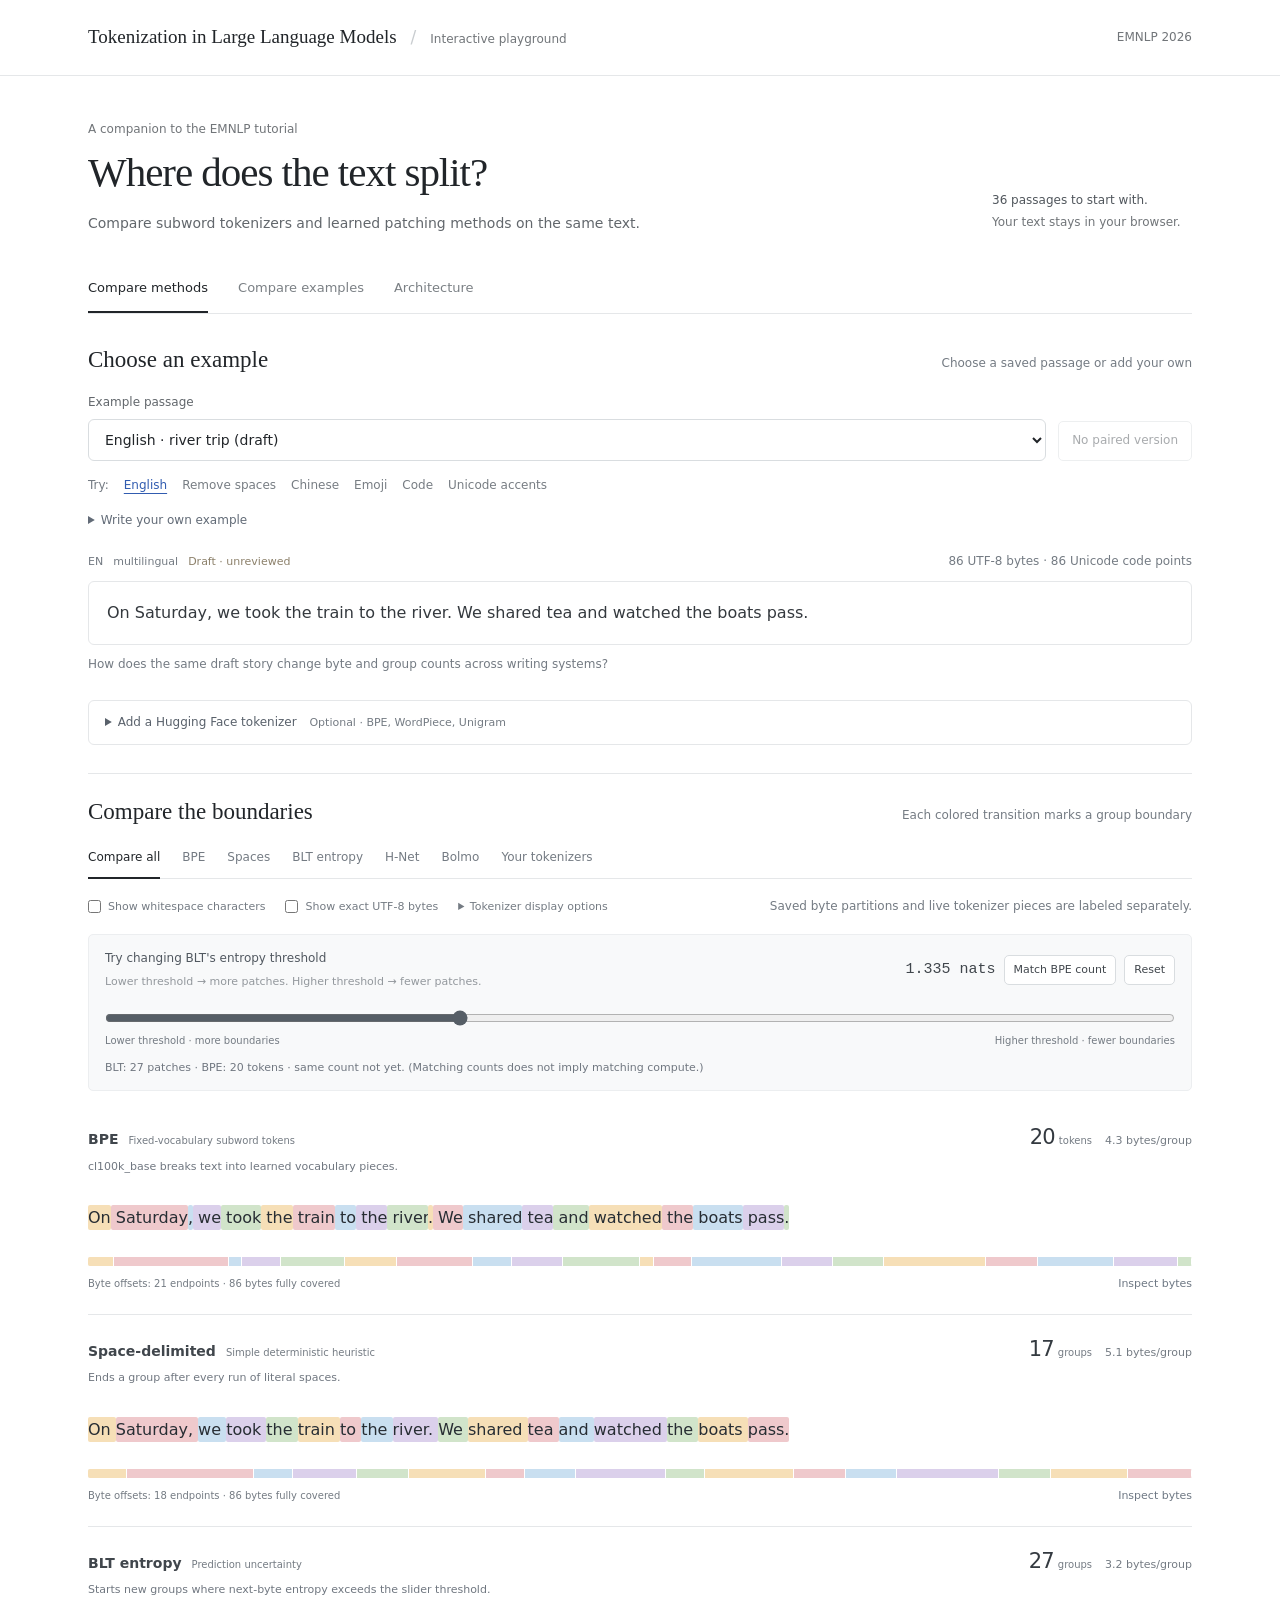
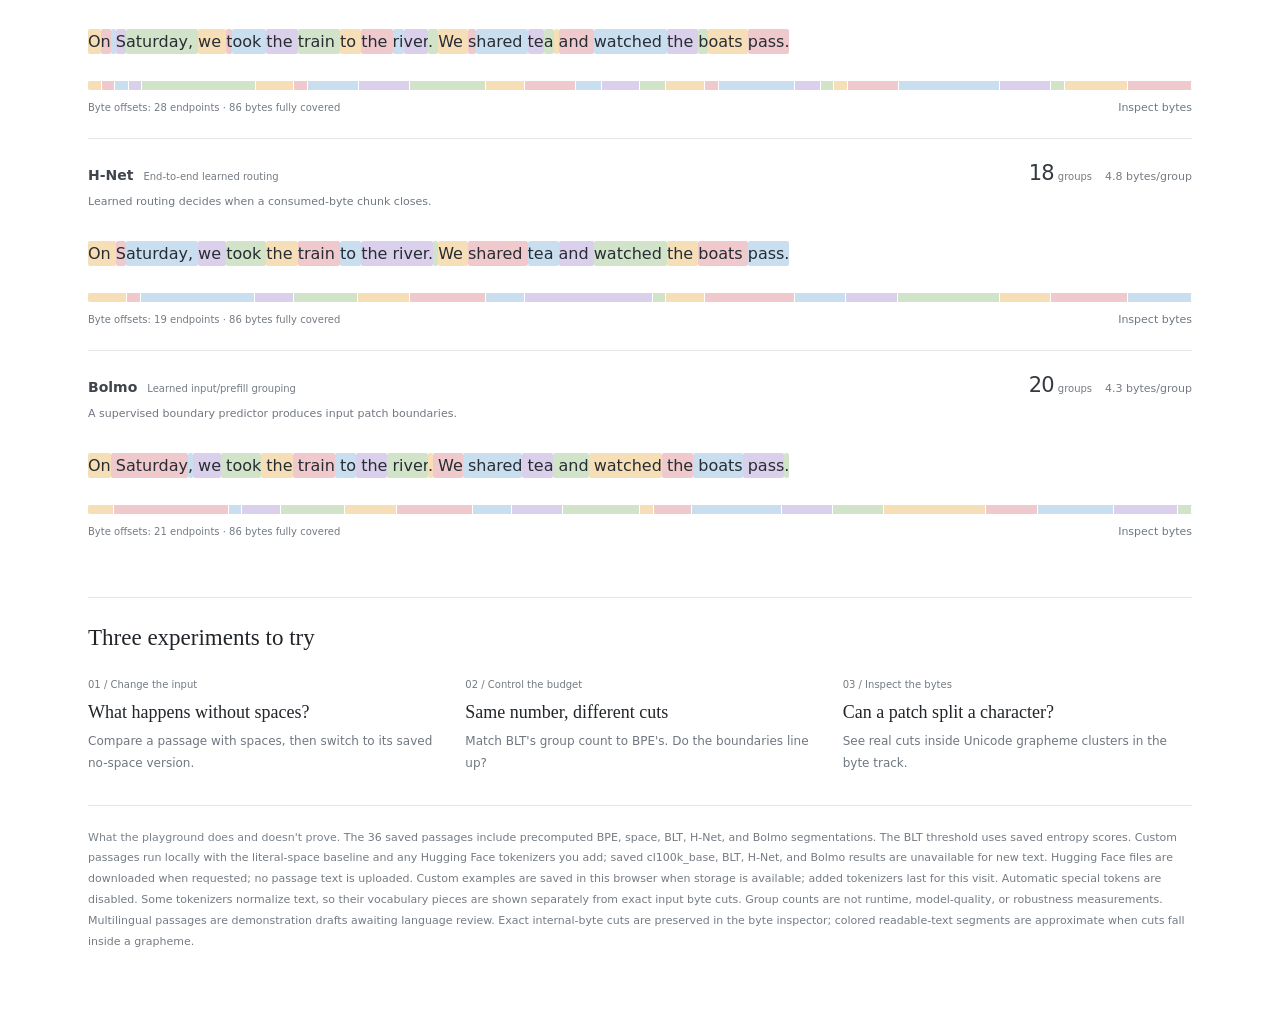
==== docs/playground/index.html @ 42520b67 "Place playground at site root and link both homepages" ====
<!doctype html>
<html lang="en">
<head>
<meta charset="utf-8">
<meta name="viewport" content="width=device-width, initial-scale=1">
<meta name="color-scheme" content="light">
<title>Tokenizer-free tutorial · Interactive playground</title>
<style>
/* A companion to tokenization-tutorial.github.io: serif headings, a white page,
   and quiet controls. All fonts have local fallbacks for offline use. */
:root{
  --bg:#fff;--panel:#fff;--ink:#212529;--muted:#717579;--line:#e5e7e9;
  --blue:#315cb0;--blue-light:#f3f6fa;--radius:6px;--shadow:none;
  --slide-teal:#212529;--slide-burgundy:#9b4141;
  --serif:"Playfair Display",Georgia,"Times New Roman",serif;
  --sans:system-ui,-apple-system,"Segoe UI",Roboto,"Helvetica Neue",Arial,sans-serif;
}
*{box-sizing:border-box}
[hidden],.hidden{display:none!important}
html{scroll-behavior:smooth}
body{margin:0;background:var(--bg);color:var(--ink);font:14px/1.6 var(--sans);-webkit-font-smoothing:antialiased}
button,input,textarea,select{font:inherit}
button{cursor:pointer}
a{color:var(--blue);text-underline-offset:3px}
button,input,select,textarea,summary{touch-action:manipulation}
:focus-visible{outline:2px solid var(--blue);outline-offset:4px}
.top{min-height:76px;padding:17px max(28px,calc((100vw - 1104px)/2));display:flex;align-items:center;justify-content:space-between;gap:24px;border-bottom:1px solid var(--line)}
.brand{display:flex;align-items:baseline;gap:14px;flex-wrap:wrap;min-width:0}
.brand a{font:400 19px/1.4 var(--serif);color:var(--ink);text-decoration:none}
.brand a:hover{text-decoration:underline}
.brand-divider{color:#c9cdd0;font-size:17px;font-weight:300}
.brand-current,.topnote{font-size:12px;color:var(--muted)}
.topnote{white-space:nowrap}
.container{max-width:1160px;margin:0 auto;padding:44px 28px 64px}
.intro{display:grid;grid-template-columns:minmax(0,1fr) 200px;gap:40px;align-items:end;margin-bottom:30px}
.eyebrow{font-size:12px;color:var(--muted);margin-bottom:9px}
.intro h1{font:400 clamp(29px,3.4vw,41px)/1.2 var(--serif);letter-spacing:-.025em;margin:0 0 14px}
.intro p{font-size:14px;line-height:1.8;color:#62676c;max-width:670px;margin:0}
.intro p strong{font-weight:500;color:#34393e}
.meta-note{font-size:12px;line-height:1.8;color:var(--muted);padding-bottom:3px}
.meta-note strong{font-weight:500;color:#50565c}
.demo-nav{display:flex;align-items:center;gap:30px;border-bottom:1px solid var(--line);margin:0 0 30px;overflow-x:auto}
.demo-nav-button{flex:none;border:0;border-bottom:2px solid transparent;border-radius:0;background:transparent;padding:11px 0 13px;color:#7b8085;font-size:13px;font-weight:500;white-space:nowrap}
.demo-nav-button:hover{color:var(--ink)}
.demo-nav-button.is-active{border-bottom-color:var(--ink);color:var(--ink)}
.panel{background:transparent;border:0;border-radius:0;box-shadow:none}
.sectiontop{display:flex;align-items:baseline;justify-content:space-between;gap:18px;margin-bottom:16px}
.sectiontop h2,.ideas h2{font:400 23px/1.4 var(--serif);margin:0}
.step{display:none}
.helper,.help{font-size:12px;color:#747b83}
.chooser{padding:0 0 26px}
.selectrow{display:flex;gap:12px;align-items:flex-end;flex-wrap:wrap}
.select-wrap{flex:1;min-width:240px}
.field-label{display:block;font-size:12px;font-weight:500;letter-spacing:0;text-transform:none;color:#62676c;margin-bottom:7px}
select,.text-field,textarea{width:100%;min-width:0;background:#fff;color:var(--ink);border:1px solid #d9dde0;border-radius:6px;padding:10px 12px;outline-offset:2px}
select{height:42px;padding-right:32px}
textarea{resize:vertical;line-height:1.7;min-height:110px}
.pairbtn,.action-btn,.slider-action{min-height:40px;border:1px solid #d9dde0;border-radius:5px;background:#fff;color:#40464c;padding:8px 13px;font-size:12px;font-weight:500}
.pairbtn:hover,.action-btn:hover,.slider-action:hover{background:#f6f7f8;border-color:#bfc5ca}
.pairbtn:disabled,.action-btn:disabled{opacity:.45;cursor:not-allowed}
.primary-action{background:#282b2e;color:#fff;border-color:#282b2e}
.primary-action:hover{background:#454a4f;color:#fff;border-color:#454a4f}
.quickrow{display:flex;align-items:center;gap:6px 15px;flex-wrap:wrap;margin-top:12px}
.quicklabel{font-size:12px;color:#747b83}
.quick{border:0;border-radius:0;background:transparent;color:#777d83;padding:3px 0;font-size:12px;font-weight:400;text-underline-offset:4px}
.quick:hover{color:var(--ink);text-decoration:underline}
.quick.active{color:var(--blue);text-decoration:underline}
.custom-editor{margin-top:13px}
.custom-editor>summary,.comparison-editor>summary{font-size:12px;font-weight:400;color:#626b77;cursor:pointer;text-underline-offset:3px}
.custom-editor>summary:hover,.comparison-editor>summary:hover{color:var(--blue)}
.custom-form{margin-top:13px;padding:17px 18px 18px;border:1px solid var(--line);border-radius:6px;background:#fcfcfc}
.custom-form .field-label:not(:first-child){margin-top:14px}
.optional{font-weight:400;color:#747b83}
.editor-meta{display:flex;justify-content:space-between;gap:14px;margin-top:8px;font-size:11px;line-height:1.7;color:#747b83}
.editor-meta span:last-child{white-space:nowrap}
.editor-actions{display:flex;align-items:center;gap:10px;flex-wrap:wrap;margin-top:14px}
.passage{margin-top:22px}
.passage-info{display:flex;align-items:center;justify-content:space-between;gap:12px;flex-wrap:wrap}
.tagrow{display:flex;align-items:center;gap:10px;flex-wrap:wrap}
.tag{font-size:11px;font-weight:400;color:#747b83;padding:0;background:none}
.tag.pending{color:#8c806a}
.pastext{white-space:pre-wrap;overflow-wrap:anywhere;unicode-bidi:plaintext;font:400 16px/1.85 var(--sans);border:1px solid var(--line);border-radius:6px;background:#fff;padding:16px 18px;margin:10px 0 0;color:#34393e}
.passage-q{font-size:12px;line-height:1.7;color:#747b83;margin-top:9px}
.tokenizer-library,.comparison-importer{border:1px solid var(--line);border-radius:6px;margin:0 0 28px}
.tokenizer-library>summary,.comparison-importer>summary{cursor:pointer;padding:12px 16px;font-size:12px;color:#59616b}
.tokenizer-library>summary span{color:#747b83;margin-left:9px;font-size:11px}
.tokenizer-panel{padding:19px 20px;border-top:1px solid var(--line)}
.tokenizer-panel .sectiontop{margin-bottom:8px}
.tokenizer-panel h2{font:500 14px/1.5 var(--sans)}
.tokenizer-intro{font-size:12px;line-height:1.8;color:#707780;margin:0 0 13px;max-width:800px}
.tokenizer-form{display:flex;gap:10px;align-items:flex-end;flex-wrap:wrap}
.tokenizer-input{flex:1;min-width:220px}
.form-status{font-size:12px;line-height:1.7;color:#707780;margin:10px 0 0;overflow-wrap:anywhere}
.form-status:empty{display:none}
.form-status.error,.remove-action{color:#9b4141}
.loaded-tokenizers{list-style:none;display:grid;padding:0;margin:13px 0 0;gap:0}
.loaded-tokenizers:empty{display:none}
.loaded-tokenizers li{display:flex;align-items:center;justify-content:space-between;gap:14px;padding:10px 0;border-top:1px solid #f0f0f0;font-size:12px;overflow-wrap:anywhere}
.loaded-tokenizers a{text-decoration:none}
.loaded-tokenizers a:hover{text-decoration:underline}
.tools{padding:0;border-top:1px solid var(--line)}
.tools>.sectiontop{padding:22px 0 0!important;margin-bottom:9px!important}
.tabs{display:flex;gap:22px;flex-wrap:wrap;border-bottom:1px solid var(--line)}
.tab{font-size:12px;font-weight:500;color:#747b83;border:0;border-bottom:2px solid transparent;border-radius:0;background:transparent;padding:10px 0;margin-bottom:-1px}
.tab:hover{color:var(--ink)}
.tab.selected{color:var(--ink);border-bottom-color:var(--ink)}
.controls{display:flex;justify-content:space-between;align-items:center;gap:12px;flex-wrap:wrap;padding:15px 0}
.switchrow{display:flex;align-items:center;gap:20px;flex-wrap:wrap}
.switch{display:flex;align-items:center;gap:7px;cursor:pointer;font-size:11px;font-weight:400;color:#747b83}
.switch input{accent-color:#454a50;width:13px;height:13px;margin:0;flex:none}
.tokenizer-display-options{position:relative;font-size:11px;color:#747b83}
.tokenizer-display-options>summary{padding:4px 0;cursor:pointer}
.tokenizer-display-settings{position:absolute;right:0;top:100%;z-index:12;display:grid;gap:12px;min-width:200px;background:#fff;border:1px solid var(--line);border-radius:6px;padding:15px}
.slider-shell{margin:0 0 12px;padding:14px 16px;background:#f8f9fa;border:1px solid #eceef0;border-radius:5px}
.slider-header{display:flex;align-items:center;justify-content:space-between;gap:15px;flex-wrap:wrap}
.slider-left{flex:1;min-width:220px}
.slider-title{font-size:12px;color:#515860;font-weight:500}
.slider-left>div:last-child{color:#93989d!important;font-size:11px!important}
.slider-actions{display:flex;align-items:center;gap:8px;flex-wrap:wrap}
.slider-val{font:400 15px/1.4 ui-monospace,SFMono-Regular,Menlo,monospace;color:#40464c}
.slider-action{min-height:30px;padding:5px 9px;font-size:11px}
.range{width:100%;margin:13px 0 5px;accent-color:#565e66;cursor:pointer}
.range-hints{display:flex;justify-content:space-between;gap:12px;color:#747b83;font-size:10px}
.slider-meta{font-size:11px;color:#707780;margin-top:10px}
.method-list{padding:0;display:grid;gap:0}
.method-card{--accent:#59616a;padding:21px 0;border:0;border-top:1px solid var(--line);background:transparent;min-width:0}
.method-card:first-child{border-top:0}
.method-card.unavailable{opacity:.65}
.method-head{display:flex;justify-content:space-between;align-items:baseline;gap:12px;flex-wrap:wrap}
.method-label{display:flex;align-items:baseline;gap:10px;flex-wrap:wrap;min-width:0}
.method-swatch{display:none}
.method-name{font-size:14px;font-weight:550;color:#40464c;overflow-wrap:anywhere}
.method-type{font-size:10px;color:#747b83;font-weight:400}
.method-stats{display:flex;align-items:baseline;gap:13px;flex-wrap:wrap;flex-shrink:0}
.bigstat{font-size:21px;line-height:1.3;font-weight:500;font-variant-numeric:tabular-nums;color:#343a40;letter-spacing:-.04em}
.statunit{font-size:10px;color:#747b83;margin-left:4px}
.smallstat{font-size:11px;color:#747b83}
.method-one-liner{font-size:11px;color:#707780;line-height:1.8;margin:5px 0 12px}
.segments{font:400 16px/2.2 var(--sans);white-space:pre-wrap;overflow-wrap:anywhere;unicode-bidi:plaintext;min-height:48px;padding:12px 0;color:#272d33}
.segment{border:0!important;border-radius:2px;padding:3px 0;cursor:help;box-decoration-break:clone;-webkit-box-decoration-break:clone;font-weight:400}
.segment.internal{text-decoration:underline dotted #9b4141;text-underline-offset:5px}
.inline-warning{font-size:11px;line-height:1.7;color:#9b7961;margin-top:7px}
.bytebar{display:flex;height:9px;border-radius:2px;overflow:hidden;background:#eff0f1;margin-top:10px}
.bytebar-part{min-width:1px;border-inline-end:1px solid #fff;cursor:help}
.method-foot{display:flex;align-items:center;justify-content:space-between;gap:14px;flex-wrap:wrap;margin-top:9px}
.foot-label{font-size:10px;color:#747b83}
.foot-controls{display:flex;align-items:center;gap:12px}
.text-btn{font-size:11px;color:#6e7884;border:0;background:transparent;padding:0;cursor:pointer;text-underline-offset:3px}
.text-btn:hover{text-decoration:underline;color:var(--blue)}
.remove-action{color:#9b4141}
.byte-inspector{border-top:1px solid var(--line);padding-top:12px;margin-top:14px}
.byte-help{font-size:11px;color:#707780;margin-bottom:10px}
.bytegrid{display:flex;gap:3px;flex-wrap:wrap;max-height:205px;overflow:auto;padding:0 0 4px}
.bytechip{display:flex;flex-direction:column;align-items:center;justify-content:center;min-width:29px;border:1px solid #fff;border-radius:3px;padding:4px;font:400 11px/1.4 ui-monospace,SFMono-Regular,Menlo,monospace;color:#49515b}
.bytechip.oncut{border-inline-start:2px solid #737b85}
.byteidx{font-size:9px;color:#89919b}
.method-detail{font-size:12px;line-height:1.9;color:#707780;border-top:1px solid #f1f2f3;padding:12px 0 0;margin-top:12px}
.method-detail strong{color:#747c86;font-weight:500}
.chart-wrap{border:1px solid var(--line);border-radius:5px;margin:15px 0 0;padding:14px}
.chart-title{display:flex;justify-content:space-between;gap:12px;font-size:11px;color:#717a84}
.chart-svg{display:block;width:100%;height:166px;overflow:visible}
.chart-caption{font-size:10px;color:#747b83;padding-top:4px}
.token-pieces{display:flex;flex-wrap:wrap;gap:5px;padding:12px 0;max-height:360px;overflow:auto}
.token-piece{display:flex;flex-direction:column;align-items:flex-start;min-width:24px;max-width:100%;overflow-wrap:anywhere;padding:4px 6px;border-radius:3px;color:#333940}
.token-piece code{font:400 13px/1.5 ui-monospace,SFMono-Regular,Menlo,monospace;white-space:pre-wrap;unicode-bidi:plaintext}
.token-piece small{font-size:9px;color:#737d88;margin-top:3px}
.token-piece.unknown-token{outline:1px dashed #9b4141;outline-offset:-1px}
.tokenizer-unknowns{font-size:11px;line-height:1.8;color:#9b4141}
.hf>.segments{margin-top:6px}
.hf-byte-view{margin-top:10px}
.hf-byte-view .bytebar{margin-top:0}
.tokenizer-decoded{margin-top:11px;font-size:11px;color:#707780}
.tokenizer-decoded summary{cursor:pointer}
.tokenizer-decoded pre{white-space:pre-wrap;overflow-wrap:anywhere;unicode-bidi:plaintext;background:#fafbfc;padding:12px;border:1px solid var(--line);border-radius:4px;font:400 13px/1.8 var(--sans);max-height:200px;overflow:auto}
.unavailable-note{font-size:12px;color:#707780;line-height:1.8;margin:9px 0 0}
.segments.preserve-script{position:relative;isolation:isolate}
.script-text{position:relative;z-index:2}
.script-colors{position:absolute;inset:0;z-index:0;pointer-events:none}
.script-highlight{position:absolute;pointer-events:none;border-radius:1px}
.ideas{margin-top:35px;padding-top:24px;border-top:1px solid var(--line)}
.ideas h2{margin-bottom:18px}
.ideas-grid{display:grid;grid-template-columns:repeat(3,minmax(0,1fr));gap:28px}
.idea{border:0;background:transparent;text-align:left;padding:0;color:inherit}
.idea .num{font-size:10px;color:#747b83}
.idea strong{display:block;font:400 18px/1.4 var(--serif);margin:6px 0}
.idea:hover strong{color:var(--blue)}
.idea p{font-size:12px;line-height:1.8;color:#707780;margin:0}
.footer{border-top:1px solid var(--line);padding:22px 0 0;margin-top:30px;font-size:11px;line-height:1.9;color:#747b83}
.footer strong{font-weight:500;color:#7a828b}
/* The comparison workspace uses columns only where they aid comparison. */
body.comparison-active .container{max-width:1560px}
.comparison-toolbar{padding:0 0 18px;border-bottom:1px solid var(--line)}
.comparison-main-controls{display:flex;align-items:flex-end;gap:18px;flex-wrap:wrap}
.comparison-method{flex:1;max-width:410px;min-width:230px}
.comparison-main-controls>.switch,.comparison-main-controls>.tokenizer-display-options{margin-bottom:11px}
.comparison-presets{display:flex;align-items:center;gap:8px 16px;flex-wrap:wrap;margin-top:15px}
.comparison-threshold{margin-top:15px;padding:14px 16px;background:#f8f9fa;border-radius:5px;max-width:780px}
.comparison-threshold label{font-size:12px;color:#7b838c}
.comparison-threshold strong{font:400 14px/1.5 ui-monospace,SFMono-Regular,Menlo,monospace;color:#555e68;margin-left:8px}
.comparison-importer{margin-top:18px;margin-bottom:20px}
.comparison-importer>summary .helper{margin-left:10px;font-size:11px}
.comparison-importer .tokenizer-panel{margin:0}
.comparison-board-heading{display:flex;justify-content:space-between;align-items:center;gap:16px;margin:18px 0 12px}
.comparison-board-heading p{margin:0;max-width:790px;font-size:11px}
.comparison-scroll-hint{display:none}
.comparison-scroll{overflow-x:auto;padding:2px 0 17px;scrollbar-color:#c9cdd1 transparent}
.comparison-board{display:grid;grid-template-columns:repeat(var(--comparison-columns,2),minmax(280px,1fr));gap:20px;align-items:start}
.comparison-column{min-width:0;overflow:hidden;border:1px solid var(--line);border-radius:6px}
.comparison-column-header{position:relative;padding:19px 18px 0}
.comparison-column-label{display:flex;align-items:center;justify-content:space-between;gap:10px;margin-bottom:15px}
.comparison-column-label strong{font:400 20px/1.3 var(--serif);margin-right:auto}
.comparison-picker>summary{font-size:12px;color:#626b77;cursor:pointer}
.comparison-picker>summary:hover{color:var(--blue)}
.comparison-picker-panel{position:absolute;z-index:4;top:54px;left:18px;right:18px;padding:12px;background:#fff;border:1px solid var(--line);border-radius:5px;box-shadow:0 4px 14px #17212b12}
.comparison-remove{border:0;background:transparent;color:#747b83;padding:2px 4px;font-size:20px;line-height:1}
.comparison-remove:hover{color:#9b4141}
.comparison-column .select-wrap{min-width:0}
.comparison-column select{font-size:12px}
.comparison-column .pastext{margin:13px 0 0;min-height:145px;max-height:145px;overflow:auto;font-size:14px;line-height:1.9;padding:12px 13px;border:0;background:#f8f9fa}
.comparison-column textarea.comparison-source-text{height:145px;max-height:none;resize:vertical}
.comparison-input-stats{display:flex;justify-content:space-between;gap:6px;flex-wrap:wrap;font-size:10px;color:#747b83;min-height:19px;margin-top:9px}
.comparison-editor{margin-top:10px;margin-bottom:15px}
.comparison-editor .text-field{margin-top:10px;font-size:12px}
.comparison-editor-actions{display:flex;align-items:center;gap:10px;flex-wrap:wrap;margin-top:9px}
.comparison-editor-actions .action-btn{font-size:11px;min-height:32px;padding:6px 9px}
.comparison-results{padding:0 18px 3px;display:grid;gap:0;min-height:140px}
.comparison-results .method-card{padding:17px 0}
.comparison-results .method-card:first-child{border-top:1px solid var(--line)}
.comparison-results .method-name{font-size:12px}
.comparison-results .method-type{display:none}
.comparison-results .method-stats{gap:8px}
.comparison-results .bigstat{font-size:19px}
.comparison-results .smallstat{font-size:10px}
.comparison-results .segments{font-size:15px;padding:10px 0}
.comparison-results .method-detail,.comparison-results .chart-wrap{display:none}
.comparison-results .foot-label{font-size:9px}
.comparison-results .method-one-liner,.comparison-results .unavailable-note{font-size:11px}
.comparison-footnote{font-size:11px;line-height:1.9;color:#747b83;max-width:1020px;margin:8px 0 0}
/* The embedded animation remains a self-contained teaching figure. */
.architecture-intro{padding:0 0 24px;border-bottom:1px solid var(--line)}
.architecture-kicker{font-size:11px;color:#707780}
.architecture-intro h2{font:400 28px/1.3 var(--serif);margin:8px 0 12px}
.architecture-intro p{font-size:13px;line-height:1.9;color:#8a9198;margin:0;max-width:850px}
.architecture-layout{display:grid;grid-template-columns:minmax(0,1.8fr) minmax(250px,.9fr);gap:32px;padding:26px 0}
.architecture-visual{min-width:0;border:1px solid var(--line);border-radius:6px;overflow:hidden}
.architecture-visual-top{display:flex;align-items:center;justify-content:space-between;gap:12px;flex-wrap:wrap;padding:13px 15px;border-bottom:1px solid var(--line)}
.architecture-visual-top strong{font-size:12px;font-weight:500}
.architecture-visual-top span,.architecture-visual-bottom{font-size:10px;color:#747b83}
.architecture-frame{height:690px;display:block;width:100%;border:0;background:#fff}
.architecture-visual-bottom{padding:11px 14px;border-top:1px solid var(--line)}
.architecture-explainer{min-width:0;padding-top:5px}
.architecture-explainer h3{font:400 22px/1.4 var(--serif);margin:0 0 24px}
.architecture-stages{list-style:none;padding:0;margin:0}
.architecture-stages li{display:flex;align-items:flex-start;gap:13px;margin-bottom:23px}
.stage-circle{display:flex;align-items:center;justify-content:center;flex:none;width:27px;height:27px;border:1px solid var(--line);border-radius:50%;font:400 13px/1 var(--serif);color:#8b939b}
.architecture-stages strong{font-size:12px;font-weight:500}
.architecture-stages p{font-size:12px;line-height:1.9;color:#707780;margin:5px 0 0}
.architecture-question{background:#f8f9fa;padding:15px;border-radius:5px;margin-top:24px}
.architecture-question strong{font-size:12px;font-weight:500;color:#6e7883}
.architecture-question p{font-size:12px;line-height:1.9;color:#707780;margin:5px 0 0}
.architecture-note{font-size:10px;line-height:1.9;color:#747b83;margin-top:20px}
@media(max-width:900px){
  .top{padding:17px 28px}.brand a{font-size:17px}.brand-current,.brand-divider{display:none}
  .intro{grid-template-columns:1fr}.meta-note{display:none}
  .architecture-layout{grid-template-columns:1fr;gap:24px}.architecture-stages{display:grid;grid-template-columns:repeat(3,minmax(0,1fr));gap:20px}.architecture-stages li{margin:0}
  .comparison-scroll-hint{display:block;font-size:10px}.comparison-board-heading{display:block}.comparison-scroll-hint{margin-top:7px}
}
@media(max-width:600px){
  .top{min-height:64px;padding:14px 20px;gap:12px}.brand a{font-size:15px}.topnote{font-size:10px}
  .container{padding:30px 20px 45px}.intro{margin-bottom:24px}.intro h1{font-size:31px}.intro p{font-size:13px;line-height:1.8}
  .demo-nav{gap:22px;margin-bottom:25px}.demo-nav-button{font-size:12px;padding:10px 0 12px}
  .sectiontop{align-items:flex-start;flex-direction:column;gap:5px}.sectiontop h2,.ideas h2{font-size:22px}
  .select-wrap{min-width:0;flex-basis:100%}.pairbtn{width:100%;text-align:center}.field-label{font-size:11px}
  .quickrow{gap:6px 13px}.pastext{font-size:15px;padding:13px 14px}.passage-info{gap:6px}.passageCount{font-size:10px}
  .custom-form{padding:14px}.editor-meta{flex-direction:column;gap:4px}.editor-actions{gap:8px}
  .tokenizer-input{min-width:0;flex-basis:100%}.tokenizer-panel{padding:16px}.tokenizer-library>summary span{display:none}
  .tabs{gap:17px}.tab{font-size:11px}.controls{padding:12px 0;gap:9px}.switchrow{gap:10px 16px}.controls>.help{font-size:10px}
  .tokenizer-display-settings{position:static;margin-top:7px;min-width:0;padding:12px}.slider-shell{padding:12px}.slider-left{min-width:0;flex-basis:100%}.slider-val{font-size:14px}
  .method-card{padding:18px 0}.method-head{gap:8px}.method-name{font-size:13px}.method-type{font-size:9px}.bigstat{font-size:19px}.smallstat{font-size:10px}.segments{font-size:15px}
  .ideas-grid{grid-template-columns:1fr;gap:20px}.idea strong{font-size:18px}.footer{font-size:10px}
  .comparison-main-controls{gap:10px 16px}.comparison-method{min-width:0;flex-basis:100%;max-width:none}.comparison-main-controls>.switch,.comparison-main-controls>.tokenizer-display-options{margin-bottom:8px}
  .comparison-importer>summary .helper{display:block;margin:4px 0 0}.comparison-board{gap:12px;grid-template-columns:repeat(var(--comparison-columns,2),minmax(300px,1fr))}.comparison-column-header{padding:16px 14px 0}.comparison-results{padding:0 14px 3px}
  .architecture-intro h2{font-size:25px}.architecture-frame{height:555px}.architecture-stages{display:block}.architecture-stages li{margin-bottom:20px}
}
@media(prefers-reduced-motion:reduce){html{scroll-behavior:auto}}

</style>
</head>
<body>
<header class="top"><div class="brand"><a href="https://tokenization-tutorial.github.io/tutorial/" target="_blank" rel="noopener noreferrer">Tokenization in Large Language Models</a><span class="brand-divider" aria-hidden="true">/</span><span class="brand-current">Interactive playground</span></div><div class="topnote">EMNLP 2026</div></header>
<main class="container">
<section class="intro"><div><div class="eyebrow">A companion to the EMNLP tutorial</div><h1 id="introHeadline">Where does the text split?</h1><p id="introDescription">Compare subword tokenizers and learned patching methods on the same text.</p></div><div class="meta-note"><strong>36 passages to start with.</strong><br>Your text stays in your browser.</div></section>
<nav class="demo-nav" aria-label="Interactive tutorials">
<button type="button" class="demo-nav-button is-active" data-demo-mode="patching" aria-pressed="true">Compare methods</button>
<button type="button" class="demo-nav-button" data-demo-mode="comparison" aria-pressed="false">Compare examples</button>
<button type="button" class="demo-nav-button" data-demo-mode="architecture" aria-pressed="false">Architecture</button>
</nav>
<div id="patchingMode">
<section class="panel chooser" aria-labelledby="chooseTitle"><div class="sectiontop"><h2 id="chooseTitle">Choose an example</h2><span class="helper">Choose a saved passage or add your own</span></div><div class="selectrow"><div class="select-wrap"><label class="field-label" for="exampleSelect">Example passage</label><select id="exampleSelect"></select></div><button class="pairbtn" id="pairButton" type="button" disabled>View paired version</button></div><div class="quickrow"><span class="quicklabel">Try:</span><button class="quick" data-jump="parallel_en">English</button><button class="quick" data-jump="spaces_preserved">Remove spaces</button><button class="quick" data-jump="parallel_zh">Chinese</button><button class="quick" data-jump="emoji_clusters">Emoji</button><button class="quick" data-jump="code_python">Code</button><button class="quick" data-jump="accent_nfd">Unicode accents</button></div><details class="custom-editor" id="customEditor">
  <summary>Write your own example</summary>
  <form id="customExampleForm" class="custom-form">
    <label class="field-label" for="customTitle">Example name <span class="optional">(optional)</span></label>
    <input id="customTitle" class="text-field" maxlength="80" placeholder="Leave blank to use your text" autocomplete="off">
    <label class="field-label" for="customText">Your text</label>
    <textarea id="customText" rows="4" maxlength="4000" placeholder="Paste a sentence, code, or text in any language…" dir="auto" required aria-describedby="customHelp customCount"></textarea>
    <div class="editor-meta"><span id="customHelp">Runs locally with the space baseline and any tokenizers you add. Neural patch predictions are available for saved passages only.</span><span id="customCount">0 / 4,000 characters</span></div>
    <div class="editor-actions"><button class="action-btn primary-action" type="submit" id="saveExample">Save &amp; compare</button><button class="action-btn" type="button" id="copyPassage">Copy current passage</button><button class="action-btn" type="button" id="newExample">New example</button><button class="text-btn remove-action" type="button" id="removeExample" hidden>Delete example</button></div>
    <p class="form-status" id="exampleStatus" role="status"></p>
  </form>
</details>

<div class="passage"><div class="passage-info"><div class="tagrow" id="passageTags"></div><span class="helper" id="passageCount"></span></div><div id="passageText" class="pastext" dir="auto"></div><div id="passageQuestion" class="passage-q"></div></div></section>
<details id="playgroundTokenizerHost" class="tokenizer-library"><summary>Add a Hugging Face tokenizer <span>Optional · BPE, WordPiece, Unigram</span></summary>
<section class="panel tokenizer-panel" aria-labelledby="tokenizerTitle">
  <div class="sectiontop"><h2 id="tokenizerTitle">Bring your own tokenizer</h2><span class="tag">BPE · WordPiece · Unigram</span></div>
  <p class="tokenizer-intro" id="tokenizerHelp">Paste a public Hugging Face model link or ID. Downloads tokenizer files only; your text stays in this browser. Add up to four to compare.</p>
  <form id="tokenizerForm" class="tokenizer-form">
    <div class="tokenizer-input"><label class="field-label" for="tokenizerSource">Hugging Face link or model ID</label><input class="text-field" id="tokenizerSource" type="text" placeholder="https://huggingface.co/openai-community/gpt2" required autocomplete="off" spellcheck="false" aria-describedby="tokenizerHelp tokenizerStatus"></div>
    <button class="action-btn primary-action" type="submit" id="loadTokenizer">Add tokenizer</button><button class="action-btn" type="button" id="cancelTokenizer" hidden>Cancel</button>
  </form>
  <div class="quickrow"><span class="quicklabel">Try:</span><button class="quick" type="button" data-tokenizer="openai-community/gpt2">GPT-2 · BPE</button><button class="quick" type="button" data-tokenizer="google-bert/bert-base-uncased">BERT · WordPiece</button><button class="quick" type="button" data-tokenizer="google-t5/t5-small">T5 · Unigram</button></div>
  <p class="form-status" id="tokenizerStatus" role="status">An internet connection is needed to add a tokenizer. No model weights or login required.</p>
  <ul class="loaded-tokenizers" id="loadedTokenizers" aria-label="Added tokenizers"></ul>
</section>
</details>

<section class="panel tools" aria-labelledby="compareTitle"><div class="sectiontop" ><h2 id="compareTitle">Compare the boundaries</h2><span class="helper">Each colored transition marks a group boundary</span></div><div class="tabs" role="tablist" aria-label="Patching method" id="tabs"><button role="tab" type="button" aria-selected="true" class="tab selected" data-tab="all">Compare all</button><button role="tab" type="button" aria-selected="false" class="tab" data-tab="bpe">BPE</button><button role="tab" type="button" aria-selected="false" class="tab" data-tab="space">Spaces</button><button role="tab" type="button" aria-selected="false" class="tab" data-tab="blt">BLT entropy</button><button role="tab" type="button" aria-selected="false" class="tab" data-tab="hnet">H-Net</button><button role="tab" type="button" aria-selected="false" class="tab" data-tab="bolmo">Bolmo</button><button role="tab" type="button" aria-selected="false" class="tab" data-tab="hf">Your tokenizers</button></div><div class="controls"><div class="switchrow"><label class="switch"><input type="checkbox" id="whitespaceToggle">Show whitespace characters</label><label class="switch"><input type="checkbox" id="bytesToggle">Show exact UTF-8 bytes</label><details class="tokenizer-display-options"><summary>Tokenizer display options</summary><div class="tokenizer-display-settings"><label class="switch"><input type="checkbox" id="hfPiecesToggle">Vocabulary pieces</label><label class="switch"><input type="checkbox" id="tokenIdsToggle">Show token IDs</label><label class="switch"><input type="checkbox" id="hfBytebarToggle">Byte strip</label><label class="switch"><input type="checkbox" id="hfDecodedToggle">Decoded text</label></div></details></div><span class="help" id="viewNote">Click a method tab to focus on one approach.</span></div><section class="slider-shell" id="sliderShell" aria-label="BLT entropy threshold"><div class="slider-header"><div class="slider-left"><div class="slider-title">Try changing BLT's entropy threshold</div><div style="font-size:12px;color:#736b86;margin-top:4px">Lower threshold → more patches. Higher threshold → fewer patches.</div></div><div class="slider-actions"><span class="slider-val" id="thresholdLabel"></span><button type="button" class="slider-action" id="matchBPE" title="Use the saved BLT threshold that yields the same group count as BPE">Match BPE count</button><button type="button" class="slider-action" id="resetBLT">Reset</button></div></div><label for="thresholdInput" class="field-label" style="font-size:0">Entropy threshold</label><input class="range" id="thresholdInput" type="range" step="0.001" aria-label="BLT entropy threshold in nats"><div class="range-hints"><span>Lower threshold · more boundaries</span><span>Higher threshold · fewer boundaries</span></div><div class="slider-meta" id="thresholdNote" aria-live="polite"></div></section><div id="methodList" class="method-list" aria-live="off"></div></section>
<section class="ideas" aria-labelledby="ideasTitle"><h2 id="ideasTitle">Three experiments to try</h2><div class="ideas-grid"><button class="idea" data-idea="spaces" type="button"><span class="num">01 / Change the input</span><strong>What happens without spaces?</strong><p>Compare a passage with spaces, then switch to its saved no-space version.</p></button><button class="idea" data-idea="budget" type="button"><span class="num">02 / Control the budget</span><strong>Same number, different cuts</strong><p>Match BLT's group count to BPE's. Do the boundaries line up?</p></button><button class="idea" data-idea="unicode" type="button"><span class="num">03 / Inspect the bytes</span><strong>Can a patch split a character?</strong><p>See real cuts inside Unicode grapheme clusters in the byte track.</p></button></div></section>
<footer class="footer"><strong>What the playground does and doesn't prove.</strong> The 36 saved passages include precomputed BPE, space, BLT, H-Net, and Bolmo segmentations. The BLT threshold uses saved entropy scores. Custom passages run locally with the literal-space baseline and any Hugging Face tokenizers you add; saved cl100k_base, BLT, H-Net, and Bolmo results are unavailable for new text. Hugging Face files are downloaded when requested; no passage text is uploaded. Custom examples are saved in this browser when storage is available; added tokenizers last for this visit. Automatic special tokens are disabled. Some tokenizers normalize text, so their vocabulary pieces are shown separately from exact input byte cuts. Group counts are <strong>not</strong> runtime, model-quality, or robustness measurements. Multilingual passages are demonstration drafts awaiting language review. Exact internal-byte cuts are preserved in the byte inspector; colored readable-text segments are approximate when cuts fall inside a grapheme.</footer>
</div>
<section id="comparisonMode" hidden aria-label="Side-by-side example comparison">
  <section class="panel comparison-toolbar" aria-label="Comparison controls">
    <div class="comparison-main-controls">
      <div class="comparison-method"><label class="field-label" for="comparisonMethod">Tokenizer or method</label><select id="comparisonMethod"></select></div>
      <button type="button" class="action-btn primary-action" id="addComparison">+ Add example</button>
      <label class="switch"><input type="checkbox" id="comparisonWhitespace">Show whitespace</label>
      <label class="switch"><input type="checkbox" id="comparisonBytes">Inspect bytes</label>
      <details class="tokenizer-display-options"><summary>Tokenizer display options</summary><div class="tokenizer-display-settings"><label class="switch"><input type="checkbox" id="comparisonHfPieces">Vocabulary pieces</label><label class="switch"><input type="checkbox" id="comparisonTokenIds">Show token IDs</label><label class="switch"><input type="checkbox" id="comparisonHfBytebar">Byte strip</label><label class="switch"><input type="checkbox" id="comparisonHfDecoded">Decoded text</label></div></details>
    </div>
    <div class="comparison-presets"><span class="helper">Start with:</span><button type="button" class="quick" data-comparison-preset="spaces">Spaces vs. no spaces</button><button type="button" class="quick" data-comparison-preset="languages">Three languages</button><button type="button" class="quick" data-comparison-preset="accents">Unicode accents</button></div>
    <div class="comparison-threshold" id="comparisonThresholdShell" hidden><label for="comparisonThreshold">BLT threshold <strong id="comparisonThresholdValue"></strong></label><input type="range" class="range" id="comparisonThreshold" aria-label="Shared BLT entropy threshold in nats"><span class="helper">Uses the saved entropy scores for each passage.</span></div>
  </section>
  <details class="panel comparison-importer" id="comparisonImporter"><summary>Add a Hugging Face tokenizer <span class="helper" id="comparisonTokenizerCount">No tokenizers loaded</span></summary><div id="comparisonTokenizerHost"></div></details>
  <div class="comparison-board-heading"><p class="helper">Read across to compare examples. Each column has its own input; the selected method and display controls apply to all columns.</p><span class="helper comparison-scroll-hint">Swipe or scroll horizontally for more columns →</span></div>
  <p class="form-status" id="comparisonStatus" role="status"></p>
  <div class="comparison-scroll" tabindex="0" role="region" aria-label="Examples side by side"><div class="comparison-board" id="comparisonBoard"></div></div>
  <p class="comparison-footnote">Custom text runs with the space baseline and your loaded tokenizers. Saved BPE, BLT, H-Net, and Bolmo outputs apply to their original passages only. Token counts do not measure model quality or runtime.</p>
</section>

<section id="architectureMode" class="panel architecture-panel" aria-labelledby="architectureTitle" hidden>
<div class="architecture-intro"><span class="architecture-kicker">A closer look at the architecture</span>
<h2 id="architectureTitle">How a hierarchical Transformer processes bytes</h2>
<p>This example illustrates a common <strong>local encoder → global Transformer → local decoder</strong> design. Watch 16 input bytes get processed in three chunks, then produce byte-level outputs. The drawing is a conceptual animation, <strong>not a live model run or a measurement of compute</strong>.</p>
</div>
<div class="architecture-layout">
<div class="architecture-visual">
<div class="architecture-visual-top"><strong>Interactive animation</strong><span>Use Next → to walk through one beat at a time</span></div>
<iframe id="architectureFrame" class="architecture-frame" title="Hierarchical Transformer animated walkthrough with step, playback and timeline controls" sandbox="allow-scripts" allow="fullscreen" allowfullscreen referrerpolicy="no-referrer"></iframe>
<div class="architecture-visual-bottom">Your original click-through animation · Three input chunks, three output chunks · Controls are inside the animation.</div>
</div>
<aside class="architecture-explainer" aria-label="Architecture walkthrough explanation">
<h3>What to look for</h3>
<ol class="architecture-stages">
<li><span class="stage-circle">1</span><div><strong>Local encoder</strong><p>The bottom of the diagram groups a longer sequence of byte representations into shorter latent chunks.</p></div></li>
<li><span class="stage-circle">2</span><div><strong>Global Transformer</strong><p>The large model works over the compressed sequence of chunk representations—not every byte position individually.</p></div></li>
<li><span class="stage-circle">3</span><div><strong>Local decoder</strong><p>Chunk-level information expands back to byte-level predictions, shown at the top of the diagram.</p></div></li>
</ol>
<div class="architecture-question"><strong>Ask the audience</strong><p>Which part still processes every byte? Which part runs at the shorter sequence length?</p></div>
<div class="architecture-note"><strong>Important:</strong> This is one useful architecture pattern. Not every tokenizer-free model uses hierarchical compression; changing the patch boundaries alone does not tell us the runtime or accuracy.</div>
</aside>
</div>
</section>
</main>
<script type="application/json" id="data">{"schema_version":"playground-1.0","examples":[{"id":"parallel_en","title":"English · river trip (draft)","text":"On Saturday, we took the train to the river. We shared tea and watched the boats pass.","languages":["en"],"direction":"ltr","teaching_tags":["parallel","multilingual"],"teaching_question":"How does the same draft story change byte and group counts across writing systems?","review_status":"unreviewed","draft":true,"variant_of":null,"parallel_group":"river_trip","n_bytes":86,"n_codepoints":86,"graphemes":[[0,1,0,1],[1,2,1,2],[2,3,2,3],[3,4,3,4],[4,5,4,5],[5,6,5,6],[6,7,6,7],[7,8,7,8],[8,9,8,9],[9,10,9,10],[10,11,10,11],[11,12,11,12],[12,13,12,13],[13,14,13,14],[14,15,14,15],[15,16,15,16],[16,17,16,17],[17,18,17,18],[18,19,18,19],[19,20,19,20],[20,21,20,21],[21,22,21,22],[22,23,22,23],[23,24,23,24],[24,25,24,25],[25,26,25,26],[26,27,26,27],[27,28,27,28],[28,29,28,29],[29,30,29,30],[30,31,30,31],[31,32,31,32],[32,33,32,33],[33,34,33,34],[34,35,34,35],[35,36,35,36],[36,37,36,37],[37,38,37,38],[38,39,38,39],[39,40,39,40],[40,41,40,41],[41,42,41,42],[42,43,42,43],[43,44,43,44],[44,45,44,45],[45,46,45,46],[46,47,46,47],[47,48,47,48],[48,49,48,49],[49,50,49,50],[50,51,50,51],[51,52,51,52],[52,53,52,53],[53,54,53,54],[54,55,54,55],[55,56,55,56],[56,57,56,57],[57,58,57,58],[58,59,58,59],[59,60,59,60],[60,61,60,61],[61,62,61,62],[62,63,62,63],[63,64,63,64],[64,65,64,65],[65,66,65,66],[66,67,66,67],[67,68,67,68],[68,69,68,69],[69,70,69,70],[70,71,70,71],[71,72,71,72],[72,73,72,73],[73,74,73,74],[74,75,74,75],[75,76,75,76],[76,77,76,77],[77,78,77,78],[78,79,78,79],[79,80,79,80],[80,81,80,81],[81,82,81,82],[82,83,82,83],[83,84,83,84],[84,85,84,85],[85,86,85,86]],"cp_starts":[0,1,2,3,4,5,6,7,8,9,10,11,12,13,14,15,16,17,18,19,20,21,22,23,24,25,26,27,28,29,30,31,32,33,34,35,36,37,38,39,40,41,42,43,44,45,46,47,48,49,50,51,52,53,54,55,56,57,58,59,60,61,62,63,64,65,66,67,68,69,70,71,72,73,74,75,76,77,78,79,80,81,82,83,84,85],"partitions":{"blt":{"cuts":[0,1,2,3,4,13,16,17,21,25,31,34,38,40,43,45,48,49,55,57,58,59,63,71,75,76,81,86],"scores":[3.389322519302368,2.6724321842193604,1.3712470531463623,3.033602237701416,1.4943771362304688,0.2688477337360382,0.16932086646556854,0.002187694190070033,0.007152322679758072,0.0010397585574537516,0.0024586038198322058,0.7755540609359741,0.010715745389461517,2.826629638671875,0.7513848543167114,0.3375900983810425,2.617553949356079,1.3818533420562744,0.6903578042984009,0.016602007672190666,0.006929878145456314,1.8782069683074951,0.8264803290367126,0.2605782747268677,0.04014509916305542,3.4060237407684326,1.127103567123413,0.40659502148628235,0.5642064213752747,0.46580061316490173,0.5092446804046631,2.103368043899536,0.25395467877388,0.08221787214279175,3.260812759399414,0.11538806557655334,0.030826548114418983,0.03017779253423214,3.630923271179199,1.2970068454742432,1.3495928049087524,0.06131332740187645,0.007612993475049734,1.5334136486053467,0.3692423105239868,2.323542594909668,0.5399343967437744,0.18047475814819336,2.5978147983551025,1.4141349792480469,0.8978084325790405,0.6691558957099915,0.03685346618294716,0.1709570735692978,0.013977273367345333,2.103506326675415,0.46278896927833557,1.5496238470077515,1.4510605335235596,1.636539340019226,0.5668403506278992,0.003096135798841715,0.019755840301513672,2.235611915588379,1.243853211402893,0.7361063361167908,0.33421698212623596,0.00031506913364864886,0.047678761184215546,0.028651142492890358,0.04615955054759979,2.2026584148406982,0.31971004605293274,0.07278300076723099,0.052151698619127274,2.9705698490142822,1.7891993522644043,0.6971295475959778,0.03425563871860504,1.0120484828948975,0.5430358052253723,2.825634479522705,0.9938856363296509,1.0155187845230103,0.020025944337248802,0.8762374520301819,0.4686076045036316]},"bolmo":{"cuts":[0,2,11,12,15,20,24,30,33,37,43,44,47,54,58,62,70,74,80,85,86]},"bpe":{"cuts":[0,2,11,12,15,20,24,30,33,37,43,44,47,54,58,62,70,74,80,85,86]},"hnet":{"cuts":[0,3,4,13,16,21,25,31,34,44,45,48,55,59,63,71,75,81,86]},"space":{"cuts":[0,3,13,16,21,25,31,34,38,45,48,55,59,63,71,75,81,86]}},"match":{"threshold":1.5334136486053467,"n_groups":20,"bpe_groups":20,"difference":0,"exact":true}},{"id":"parallel_es","title":"Spanish · river trip (draft)","text":"El sábado tomamos el tren hasta el río. Compartimos un té y vimos pasar los barcos.","languages":["es"],"direction":"ltr","teaching_tags":["parallel","multilingual"],"teaching_question":"How does the same draft story change byte and group counts across writing systems?","review_status":"unreviewed","draft":true,"variant_of":null,"parallel_group":"river_trip","n_bytes":86,"n_codepoints":83,"graphemes":[[0,1,0,1],[1,2,1,2],[2,3,2,3],[3,4,3,4],[4,6,4,5],[6,7,5,6],[7,8,6,7],[8,9,7,8],[9,10,8,9],[10,11,9,10],[11,12,10,11],[12,13,11,12],[13,14,12,13],[14,15,13,14],[15,16,14,15],[16,17,15,16],[17,18,16,17],[18,19,17,18],[19,20,18,19],[20,21,19,20],[21,22,20,21],[22,23,21,22],[23,24,22,23],[24,25,23,24],[25,26,24,25],[26,27,25,26],[27,28,26,27],[28,29,27,28],[29,30,28,29],[30,31,29,30],[31,32,30,31],[32,33,31,32],[33,34,32,33],[34,35,33,34],[35,36,34,35],[36,37,35,36],[37,39,36,37],[39,40,37,38],[40,41,38,39],[41,42,39,40],[42,43,40,41],[43,44,41,42],[44,45,42,43],[45,46,43,44],[46,47,44,45],[47,48,45,46],[48,49,46,47],[49,50,47,48],[50,51,48,49],[51,52,49,50],[52,53,50,51],[53,54,51,52],[54,55,52,53],[55,56,53,54],[56,57,54,55],[57,58,55,56],[58,60,56,57],[60,61,57,58],[61,62,58,59],[62,63,59,60],[63,64,60,61],[64,65,61,62],[65,66,62,63],[66,67,63,64],[67,68,64,65],[68,69,65,66],[69,70,66,67],[70,71,67,68],[71,72,68,69],[72,73,69,70],[73,74,70,71],[74,75,71,72],[75,76,72,73],[76,77,73,74],[77,78,74,75],[78,79,75,76],[79,80,76,77],[80,81,77,78],[81,82,78,79],[82,83,79,80],[83,84,80,81],[84,85,81,82],[85,86,82,83]],"cp_starts":[0,1,2,3,4,6,7,8,9,10,11,12,13,14,15,16,17,18,19,20,21,22,23,24,25,26,27,28,29,30,31,32,33,34,35,36,37,39,40,41,42,43,44,45,46,47,48,49,50,51,52,53,54,55,56,57,58,60,61,62,63,64,65,66,67,68,69,70,71,72,73,74,75,76,77,78,79,80,81,82,83,84,85],"partitions":{"blt":{"cuts":[0,1,2,3,4,6,11,12,13,16,19,22,23,24,27,28,33,36,37,42,43,46,50,54,57,58,59,61,63,64,65,69,73,74,75,79,80,81,86],"scores":[3.389322519302368,3.0102035999298096,2.1328678131103516,2.900430202484131,1.7750613689422607,1.1666361093521118,1.5820151567459106,0.03319276124238968,0.06664126366376877,0.11445242911577225,0.7296886444091797,2.6617319583892822,1.9142502546310425,2.022317409515381,1.2989040613174438,1.2651900053024292,1.4176223278045654,0.4847022294998169,0.31135159730911255,2.8623974323272705,0.7607482671737671,0.08863691985607147,3.2672476768493652,1.7744293212890625,1.490204930305481,1.2996846437454224,0.5907707214355469,2.234764814376831,1.6269367933273315,1.2946165800094604,0.04957527667284012,0.05132877081632614,0.0647595077753067,2.7937417030334473,0.5359706878662109,0.11135503649711609,3.1561217308044434,1.4177507162094116,0.7949278354644775,0.031598638743162155,1.0207254886627197,0.6415785551071167,2.785548448562622,1.5367858409881592,1.1240737438201904,1.2305891513824463,1.559773564338684,0.7826189994812012,1.3272497653961182,1.1169228553771973,1.9343773126602173,0.1586718112230301,0.030509158968925476,0.13587310910224915,2.5600266456604004,0.08159255981445312,0.8487472534179688,2.921421527862549,1.7641377449035645,1.4028030633926392,0.5196536183357239,2.582529306411743,0.15676544606685638,2.5876169204711914,1.5659165382385254,2.187242269515991,0.37837499380111694,0.20649313926696777,0.7199381589889526,2.5688438415527344,1.2026070356369019,0.26865145564079285,1.2664315700531006,1.5416088104248047,1.4357644319534302,2.568081855773926,0.7960745692253113,0.5072299242019653,0.022307315841317177,3.1304261684417725,1.9246420860290527,2.1805944442749023,1.149413824081421,0.049963824450969696,0.04894955828785896,0.8452661633491516,0.6817770004272461]},"bolmo":{"cuts":[0,2,10,18,21,26,32,35,40,41,49,53,56,60,62,68,72,74,78,82,85,86]},"bpe":{"cuts":[0,2,10,14,18,21,26,32,35,37,40,41,45,49,53,56,60,62,64,68,74,78,82,85,86]},"hnet":{"cuts":[0,1,3,5,7,8,9,10,11,14,16,17,19,22,27,31,32,33,36,38,40,41,42,54,57,59,61,63,66,67,69,73,74,75,79,83,86]},"space":{"cuts":[0,3,11,19,22,27,33,36,42,54,57,61,63,69,75,79,86]}},"match":{"threshold":1.7750613689422607,"n_groups":24,"bpe_groups":24,"difference":0,"exact":true}},{"id":"parallel_de","title":"German · river trip (draft)","text":"Am Samstag fuhren wir mit dem Zug zum Fluss. Wir tranken zusammen Tee und sahen den Booten zu.","languages":["de"],"direction":"ltr","teaching_tags":["parallel","multilingual"],"teaching_question":"How does the same draft story change byte and group counts across writing systems?","review_status":"unreviewed","draft":true,"variant_of":null,"parallel_group":"river_trip","n_bytes":94,"n_codepoints":94,"graphemes":[[0,1,0,1],[1,2,1,2],[2,3,2,3],[3,4,3,4],[4,5,4,5],[5,6,5,6],[6,7,6,7],[7,8,7,8],[8,9,8,9],[9,10,9,10],[10,11,10,11],[11,12,11,12],[12,13,12,13],[13,14,13,14],[14,15,14,15],[15,16,15,16],[16,17,16,17],[17,18,17,18],[18,19,18,19],[19,20,19,20],[20,21,20,21],[21,22,21,22],[22,23,22,23],[23,24,23,24],[24,25,24,25],[25,26,25,26],[26,27,26,27],[27,28,27,28],[28,29,28,29],[29,30,29,30],[30,31,30,31],[31,32,31,32],[32,33,32,33],[33,34,33,34],[34,35,34,35],[35,36,35,36],[36,37,36,37],[37,38,37,38],[38,39,38,39],[39,40,39,40],[40,41,40,41],[41,42,41,42],[42,43,42,43],[43,44,43,44],[44,45,44,45],[45,46,45,46],[46,47,46,47],[47,48,47,48],[48,49,48,49],[49,50,49,50],[50,51,50,51],[51,52,51,52],[52,53,52,53],[53,54,53,54],[54,55,54,55],[55,56,55,56],[56,57,56,57],[57,58,57,58],[58,59,58,59],[59,60,59,60],[60,61,60,61],[61,62,61,62],[62,63,62,63],[63,64,63,64],[64,65,64,65],[65,66,65,66],[66,67,66,67],[67,68,67,68],[68,69,68,69],[69,70,69,70],[70,71,70,71],[71,72,71,72],[72,73,72,73],[73,74,73,74],[74,75,74,75],[75,76,75,76],[76,77,76,77],[77,78,77,78],[78,79,78,79],[79,80,79,80],[80,81,80,81],[81,82,81,82],[82,83,82,83],[83,84,83,84],[84,85,84,85],[85,86,85,86],[86,87,86,87],[87,88,87,88],[88,89,88,89],[89,90,89,90],[90,91,90,91],[91,92,91,92],[92,93,92,93],[93,94,93,94]],"cp_starts":[0,1,2,3,4,5,6,7,8,9,10,11,12,13,14,15,16,17,18,19,20,21,22,23,24,25,26,27,28,29,30,31,32,33,34,35,36,37,38,39,40,41,42,43,44,45,46,47,48,49,50,51,52,53,54,55,56,57,58,59,60,61,62,63,64,65,66,67,68,69,70,71,72,73,74,75,76,77,78,79,80,81,82,83,84,85,86,87,88,89,90,91,92,93],"partitions":{"blt":{"cuts":[0,1,2,4,5,6,10,11,12,13,15,18,19,20,22,26,30,31,32,33,34,38,39,41,43,45,46,49,50,51,52,54,57,59,65,66,67,68,69,70,74,75,76,80,82,84,85,86,87,88,89,90,91,93,94],"scores":[3.389322519302368,2.8694686889648438,1.9092707633972168,0.8888281583786011,2.5479257106781006,2.7927346229553223,2.187774181365967,1.0491430759429932,0.7324555516242981,0.11750296503305435,1.3449904918670654,3.796663284301758,1.8210984468460083,1.4197497367858887,0.5924827456474304,1.3378982543945312,1.1649212837219238,1.244758129119873,3.6625418663024902,1.42369544506073,1.4669338464736938,0.8080271482467651,3.442854881286621,1.2845935821533203,1.1595176458358765,0.541512668132782,3.4877398014068604,0.4726625978946686,1.1546499729156494,0.0972767248749733,3.5299267768859863,2.0054426193237305,1.902356743812561,2.271935224533081,3.0578839778900146,0.25033971667289734,1.2269866466522217,0.07896606624126434,3.4846973419189453,2.1873061656951904,1.2412092685699463,1.5404317378997803,0.16186615824699402,2.2437844276428223,0.9703143835067749,2.906120777130127,1.5196328163146973,1.2984880208969116,0.7140812277793884,3.0967025756835938,1.7667527198791504,1.5415399074554443,1.6683567762374878,0.5781930088996887,1.7611368894577026,0.8974776268005371,1.3114979267120361,3.1717472076416016,0.7002428770065308,1.7829018831253052,0.9604697227478027,0.05464736744761467,0.025155454874038696,0.02767268568277359,0.03605029359459877,1.5442949533462524,2.327893018722534,2.421470880508423,2.1570868492126465,2.074293375015259,3.0102040767669678,0.09778255224227905,0.3277055323123932,0.04930286109447479,3.576305866241455,1.9424511194229126,1.7710602283477783,0.8370343446731567,0.09298568218946457,0.5357972979545593,2.9705350399017334,1.2162173986434937,1.38214910030365,0.326984703540802,3.501673460006714,2.0514206886291504,2.458155870437622,1.5766984224319458,1.6399431228637695,1.944596529006958,1.495980978012085,3.1317882537841797,0.2668747305870056,1.6729718446731567,0.6756098866462708]},"bolmo":{"cuts":[0,2,10,15,17,21,25,29,31,33,37,40,43,44,48,56,65,69,73,76,79,83,90,93,94]},"bpe":{"cuts":[0,2,6,10,12,14,17,21,25,29,33,37,40,43,44,48,51,56,65,69,73,76,79,83,88,90,93,94]},"hnet":{"cuts":[0,1,3,7,8,9,11,14,15,17,18,22,25,26,30,31,32,33,34,35,36,38,43,44,45,48,49,54,57,58,59,61,66,67,70,74,77,79,80,84,85,88,90,91,92,93,94]},"space":{"cuts":[0,3,11,18,22,26,30,34,38,45,49,57,66,70,74,80,84,91,94]}},"match":{"threshold":2.074293375015259,"n_groups":27,"bpe_groups":27,"difference":0,"exact":true}},{"id":"parallel_tr","title":"Turkish · river trip (draft)","text":"Cumartesi günü trenle nehre gittik. Birlikte çay içtik ve geçen tekneleri izledik.","languages":["tr"],"direction":"ltr","teaching_tags":["parallel","multilingual"],"teaching_question":"How does the same draft story change byte and group counts across writing systems?","review_status":"unreviewed","draft":true,"variant_of":null,"parallel_group":"river_trip","n_bytes":87,"n_codepoints":82,"graphemes":[[0,1,0,1],[1,2,1,2],[2,3,2,3],[3,4,3,4],[4,5,4,5],[5,6,5,6],[6,7,6,7],[7,8,7,8],[8,9,8,9],[9,10,9,10],[10,11,10,11],[11,13,11,12],[13,14,12,13],[14,16,13,14],[16,17,14,15],[17,18,15,16],[18,19,16,17],[19,20,17,18],[20,21,18,19],[21,22,19,20],[22,23,20,21],[23,24,21,22],[24,25,22,23],[25,26,23,24],[26,27,24,25],[27,28,25,26],[28,29,26,27],[29,30,27,28],[30,31,28,29],[31,32,29,30],[32,33,30,31],[33,34,31,32],[34,35,32,33],[35,36,33,34],[36,37,34,35],[37,38,35,36],[38,39,36,37],[39,40,37,38],[40,41,38,39],[41,42,39,40],[42,43,40,41],[43,44,41,42],[44,45,42,43],[45,46,43,44],[46,47,44,45],[47,49,45,46],[49,50,46,47],[50,51,47,48],[51,52,48,49],[52,53,49,50],[53,55,50,51],[55,56,51,52],[56,57,52,53],[57,58,53,54],[58,59,54,55],[59,60,55,56],[60,61,56,57],[61,62,57,58],[62,63,58,59],[63,64,59,60],[64,66,60,61],[66,67,61,62],[67,68,62,63],[68,69,63,64],[69,70,64,65],[70,71,65,66],[71,72,66,67],[72,73,67,68],[73,74,68,69],[74,75,69,70],[75,76,70,71],[76,77,71,72],[77,78,72,73],[78,79,73,74],[79,80,74,75],[80,81,75,76],[81,82,76,77],[82,83,77,78],[83,84,78,79],[84,85,79,80],[85,86,80,81],[86,87,81,82]],"cp_starts":[0,1,2,3,4,5,6,7,8,9,10,11,13,14,16,17,18,19,20,21,22,23,24,25,26,27,28,29,30,31,32,33,34,35,36,37,38,39,40,41,42,43,44,45,46,47,49,50,51,52,53,55,56,57,58,59,60,61,62,63,64,66,67,68,69,70,71,72,73,74,75,76,77,78,79,80,81,82,83,84,85,86],"partitions":{"blt":{"cuts":[0,1,2,3,4,5,6,7,9,10,11,12,13,14,16,17,18,19,20,22,23,24,25,26,27,29,30,31,32,33,34,35,36,38,39,40,41,42,43,44,45,46,47,48,49,50,51,52,53,56,57,58,59,61,62,63,64,66,67,68,69,70,71,72,73,74,75,76,77,78,79,80,81,83,84,85,86,87],"scores":[3.389322519302368,2.224109411239624,1.8372315168380737,1.6108794212341309,1.6375700235366821,2.4020681381225586,1.9876744747161865,2.6038131713867188,1.268174171447754,2.4449174404144287,3.8362183570861816,1.7976692914962769,1.8964948654174805,1.6486964225769043,1.3717786073684692,0.6102951169013977,2.0060386657714844,3.8796002864837646,1.8959577083587646,1.6375168561935425,2.566500663757324,0.9496467709541321,2.075270652770996,2.75339674949646,3.5857057571411133,1.774837613105774,2.870858669281006,2.7993557453155518,1.0141932964324951,2.3290958404541016,3.6474132537841797,2.0962865352630615,2.844104290008545,2.2203242778778076,1.7741055488586426,2.2404398918151855,2.4381160736083984,1.229867935180664,3.6129841804504395,2.233637809753418,2.745774745941162,2.1531717777252197,1.5035873651504517,1.5355397462844849,2.0789027214050293,1.8569324016571045,2.2462775707244873,3.463191032409668,2.301680326461792,1.917954683303833,2.722121238708496,3.057755708694458,3.4389588832855225,2.7936339378356934,0.21140070259571075,1.2620062828063965,1.608593225479126,2.6114981174468994,2.27941632270813,3.2208268642425537,1.2057706117630005,1.8074851036071777,3.3761682510375977,1.9369646310806274,2.6903858184814453,0.1856071501970291,1.882272481918335,1.9412111043930054,2.2822790145874023,3.184988021850586,1.9524444341659546,2.6576573848724365,2.412388324737549,2.008134126663208,2.611107349395752,2.268706798553467,2.0939102172851562,2.090064287185669,2.1285014152526855,3.2291862964630127,2.3431148529052734,2.6592814922332764,0.9892063140869141,2.704050064086914,2.0580103397369385,2.4401333332061768,1.8904995918273926,0.8341118097305298]},"bolmo":{"cuts":[0,6,9,14,16,21,23,27,29,34,36,37,41,44,46,51,55,58,61,66,68,77,78,81,84,86,87]},"bpe":{"cuts":[0,3,6,9,14,16,21,23,27,29,31,34,36,37,41,44,46,49,51,55,56,58,61,66,68,73,77,78,81,84,86,87]},"hnet":{"cuts":[0,1,3,4,6,9,10,12,14,15,17,22,24,27,28,30,33,36,37,38,42,44,45,47,48,49,50,51,52,54,56,58,59,62,65,68,69,72,76,78,79,81,83,85,86,87]},"space":{"cuts":[0,10,17,24,30,38,47,52,59,62,69,79,87]}},"match":{"threshold":2.412388324737549,"n_groups":31,"bpe_groups":31,"difference":0,"exact":true}},{"id":"parallel_fi","title":"Finnish · river trip (draft)","text":"Lauantaina matkustimme junalla joelle. Joimme yhdessä teetä ja katselimme ohi kulkevia veneitä.","languages":["fi"],"direction":"ltr","teaching_tags":["parallel","multilingual"],"teaching_question":"How does the same draft story change byte and group counts across writing systems?","review_status":"unreviewed","draft":true,"variant_of":null,"parallel_group":"river_trip","n_bytes":98,"n_codepoints":95,"graphemes":[[0,1,0,1],[1,2,1,2],[2,3,2,3],[3,4,3,4],[4,5,4,5],[5,6,5,6],[6,7,6,7],[7,8,7,8],[8,9,8,9],[9,10,9,10],[10,11,10,11],[11,12,11,12],[12,13,12,13],[13,14,13,14],[14,15,14,15],[15,16,15,16],[16,17,16,17],[17,18,17,18],[18,19,18,19],[19,20,19,20],[20,21,20,21],[21,22,21,22],[22,23,22,23],[23,24,23,24],[24,25,24,25],[25,26,25,26],[26,27,26,27],[27,28,27,28],[28,29,28,29],[29,30,29,30],[30,31,30,31],[31,32,31,32],[32,33,32,33],[33,34,33,34],[34,35,34,35],[35,36,35,36],[36,37,36,37],[37,38,37,38],[38,39,38,39],[39,40,39,40],[40,41,40,41],[41,42,41,42],[42,43,42,43],[43,44,43,44],[44,45,44,45],[45,46,45,46],[46,47,46,47],[47,48,47,48],[48,49,48,49],[49,50,49,50],[50,51,50,51],[51,52,51,52],[52,54,52,53],[54,55,53,54],[55,56,54,55],[56,57,55,56],[57,58,56,57],[58,59,57,58],[59,61,58,59],[61,62,59,60],[62,63,60,61],[63,64,61,62],[64,65,62,63],[65,66,63,64],[66,67,64,65],[67,68,65,66],[68,69,66,67],[69,70,67,68],[70,71,68,69],[71,72,69,70],[72,73,70,71],[73,74,71,72],[74,75,72,73],[75,76,73,74],[76,77,74,75],[77,78,75,76],[78,79,76,77],[79,80,77,78],[80,81,78,79],[81,82,79,80],[82,83,80,81],[83,84,81,82],[84,85,82,83],[85,86,83,84],[86,87,84,85],[87,88,85,86],[88,89,86,87],[89,90,87,88],[90,91,88,89],[91,92,89,90],[92,93,90,91],[93,94,91,92],[94,95,92,93],[95,97,93,94],[97,98,94,95]],"cp_starts":[0,1,2,3,4,5,6,7,8,9,10,11,12,13,14,15,16,17,18,19,20,21,22,23,24,25,26,27,28,29,30,31,32,33,34,35,36,37,38,39,40,41,42,43,44,45,46,47,48,49,50,51,52,54,55,56,57,58,59,61,62,63,64,65,66,67,68,69,70,71,72,73,74,75,76,77,78,79,80,81,82,83,84,85,86,87,88,89,90,91,92,93,94,95,97],"partitions":{"blt":{"cuts":[0,1,2,4,5,6,7,8,9,10,11,12,13,14,15,16,17,18,19,20,21,22,23,24,25,26,27,28,29,30,31,32,33,34,35,36,37,39,40,41,43,44,45,46,47,48,49,50,51,55,56,57,58,59,61,62,65,66,67,68,70,71,72,75,76,77,79,80,81,82,83,84,85,87,88,89,90,91,92,93,94,95,97,98],"scores":[3.389322519302368,1.9728463888168335,2.573542356491089,1.0898408889770508,2.148688793182373,1.9224464893341064,2.5331408977508545,2.5342719554901123,2.158240795135498,1.7921350002288818,1.3811206817626953,3.7634060382843018,1.5055303573608398,2.3640246391296387,2.328873872756958,1.3861231803894043,2.0513038635253906,2.156039237976074,2.2287545204162598,2.3046274185180664,2.349381685256958,1.7400693893432617,2.3637661933898926,3.866558074951172,1.676375389099121,2.837785482406616,1.840421438217163,2.67647647857666,2.5565032958984375,1.9879388809204102,2.8384883403778076,3.624178886413574,1.6644833087921143,3.0126278400421143,2.561793804168701,2.4923951625823975,1.580114722251892,2.330519914627075,1.3103598356246948,3.594788074493408,1.7146122455596924,1.654991865158081,0.7169585227966309,2.5575318336486816,1.612990140914917,2.289088249206543,3.515298843383789,2.559473752975464,1.428923487663269,1.3983006477355957,2.2662911415100098,2.283439874649048,1.002123236656189,0.052216652780771255,1.3139595985412598,3.0695600509643555,1.9319863319396973,2.325894832611084,2.0078043937683105,1.8891781568527222,0.017019618302583694,2.2203736305236816,3.0172905921936035,1.243005633354187,1.0526180267333984,3.044776201248169,1.9395567178726196,2.5808558464050293,1.9122730493545532,1.0873894691467285,2.6382694244384766,1.9680033922195435,2.6507880687713623,1.2777509689331055,1.0336143970489502,1.7413678169250488,3.050316333770752,2.0314135551452637,0.9225495457649231,2.5193064212799072,2.9796299934387207,1.8002232313156128,2.3377022743225098,2.2609503269195557,1.6745821237564087,2.3902554512023926,1.209039330482483,2.799314022064209,1.4914166927337646,2.9612669944763184,1.6285090446472168,2.027728319168091,2.026109457015991,2.353200674057007,1.579850196838379,1.8271069526672363,0.17277580499649048,1.4562642574310303,0.6341801285743713]},"bolmo":{"cuts":[0,3,6,9,10,14,18,22,26,30,37,38,45,47,52,54,59,61,64,75,79,81,85,86,87,88,93,95,97,98]},"bpe":{"cuts":[0,1,3,6,10,14,15,18,20,22,26,30,33,37,38,41,43,45,47,49,52,54,57,59,61,64,66,69,73,75,77,79,83,85,88,93,97,98]},"hnet":{"cuts":[0,4,7,8,10,11,15,16,20,21,23,27,29,30,31,34,36,38,39,43,44,46,48,49,50,51,52,53,55,60,61,62,64,65,67,69,70,72,73,74,76,78,80,82,84,86,88,89,92,94,96,98]},"space":{"cuts":[0,11,23,31,39,46,55,62,65,76,80,89,98]}},"match":{"threshold":2.325894832611084,"n_groups":37,"bpe_groups":37,"difference":0,"exact":true}},{"id":"parallel_ar","title":"Arabic · river trip (draft)","text":"يوم السبت ذهبنا بالقطار إلى النهر. شربنا الشاي معًا وشاهدنا القوارب تمر.","languages":["ar"],"direction":"rtl","teaching_tags":["parallel","multilingual"],"teaching_question":"How does the same draft story change byte and group counts across writing systems?","review_status":"unreviewed","draft":true,"variant_of":null,"parallel_group":"river_trip","n_bytes":131,"n_codepoints":72,"graphemes":[[0,2,0,1],[2,4,1,2],[4,6,2,3],[6,7,3,4],[7,9,4,5],[9,11,5,6],[11,13,6,7],[13,15,7,8],[15,17,8,9],[17,18,9,10],[18,20,10,11],[20,22,11,12],[22,24,12,13],[24,26,13,14],[26,28,14,15],[28,29,15,16],[29,31,16,17],[31,33,17,18],[33,35,18,19],[35,37,19,20],[37,39,20,21],[39,41,21,22],[41,43,22,23],[43,44,23,24],[44,46,24,25],[46,48,25,26],[48,50,26,27],[50,51,27,28],[51,53,28,29],[53,55,29,30],[55,57,30,31],[57,59,31,32],[59,61,32,33],[61,62,33,34],[62,63,34,35],[63,65,35,36],[65,67,36,37],[67,69,37,38],[69,71,38,39],[71,73,39,40],[73,74,40,41],[74,76,41,42],[76,78,42,43],[78,80,43,44],[80,82,44,45],[82,84,45,46],[84,85,46,47],[85,87,47,48],[87,91,48,50],[91,93,50,51],[93,94,51,52],[94,96,52,53],[96,98,53,54],[98,100,54,55],[100,102,55,56],[102,104,56,57],[104,106,57,58],[106,108,58,59],[108,109,59,60],[109,111,60,61],[111,113,61,62],[113,115,62,63],[115,117,63,64],[117,119,64,65],[119,121,65,66],[121,123,66,67],[123,124,67,68],[124,126,68,69],[126,128,69,70],[128,130,70,71],[130,131,71,72]],"cp_starts":[0,2,4,6,7,9,11,13,15,17,18,20,22,24,26,28,29,31,33,35,37,39,41,43,44,46,48,50,51,53,55,57,59,61,62,63,65,67,69,71,73,74,76,78,80,82,84,85,87,89,91,93,94,96,98,100,102,104,106,108,109,111,113,115,117,119,121,123,124,126,128,130],"partitions":{"blt":{"cuts":[0,1,3,5,6,7,8,12,14,16,17,18,19,21,23,24,25,26,27,28,29,30,32,36,38,40,42,43,44,45,47,51,52,56,58,61,63,64,66,68,69,70,75,79,81,83,86,88,90,92,93,95,97,99,101,104,105,110,114,116,118,120,121,122,123,125,127,129,131],"scores":[3.389322519302368,2.230053663253784,1.1332247257232666,2.3402132987976074,1.1370617151260376,2.5933215618133545,1.4798635244369507,2.1976513862609863,2.5127854347229004,0.540678083896637,0.6375994682312012,0.7249882817268372,2.86204195022583,0.7580256462097168,2.3318679332733154,0.9701210260391235,1.479331135749817,1.3623634576797485,1.907595157623291,2.1006782054901123,0.9535151720046997,2.1844403743743896,1.2049449682235718,1.7472560405731201,1.4700586795806885,1.7799028158187866,1.538051962852478,1.5984667539596558,1.4343037605285645,2.001495361328125,2.6413800716400146,0.7899474501609802,2.0119121074676514,1.309364676475525,1.0414361953735352,0.9510378241539001,1.9102849960327148,0.8520742058753967,2.0380983352661133,1.1398850679397583,1.7902629375457764,1.1174376010894775,2.3178911209106445,1.5373443365097046,1.8645882606506348,2.2730202674865723,0.7819145321846008,1.6909501552581787,0.8431586623191833,0.9291024208068848,0.21101345121860504,1.739628791809082,2.2479066848754883,0.36985015869140625,0.16069388389587402,0.6790743470191956,2.060533285140991,0.7785214781761169,2.1042909622192383,1.1801903247833252,1.1372126340866089,1.4859094619750977,1.1197195053100586,2.7732462882995605,2.4732179641723633,0.8793845772743225,1.8451871871948242,0.9248166084289551,2.6773557662963867,1.4569220542907715,1.8665961027145386,1.2397427558898926,0.9155170917510986,1.0855612754821777,1.0936822891235352,2.639796733856201,0.3606918156147003,0.12288851290941238,0.7253672480583191,2.8750007152557373,0.628695547580719,1.7451698780059814,0.7761070728302002,2.1748600006103516,1.0687806606292725,0.9811257123947144,2.162510633468628,0.7768268585205078,2.690537452697754,1.0374857187271118,1.9407477378845215,1.0826334953308105,1.3842943906784058,1.3773417472839355,1.2053277492523193,2.1892306804656982,1.1598179340362549,2.4946417808532715,0.692980170249939,1.4852571487426758,0.7924603223800659,1.3715564012527466,1.3086981773376465,1.3239719867706299,1.4960944652557373,1.800660252571106,1.332828402519226,0.515897274017334,1.0518375635147095,1.0155320167541504,2.333503246307373,0.3107772469520569,0.1679309457540512,0.7453827261924744,1.8395402431488037,0.4579147696495056,1.8804470300674438,0.8472404479980469,1.9036625623703003,0.9512943029403687,2.4001073837280273,1.488802194595337,1.7300704717636108,1.3565714359283447,1.0321458578109741,2.4000086784362793,0.7339666485786438,2.3076839447021484,1.0666638612747192,2.085057258605957,0.9906795024871826,0.7478405833244324]},"bolmo":{"cuts":[0,2,4,6,11,13,15,17,19,20,22,24,26,28,31,35,37,39,43,46,50,55,57,59,61,62,65,67,69,71,73,78,80,82,84,87,89,90,91,93,96,98,100,102,106,108,113,115,117,121,123,126,128,130,131]},"bpe":{"cuts":[0,2,4,6,11,13,15,17,19,20,22,24,26,28,31,35,37,39,43,46,50,55,57,59,61,62,65,67,69,71,73,78,80,82,84,87,89,90,91,93,96,98,100,102,104,106,108,113,115,117,121,123,126,128,130,131]},"hnet":{"cuts":[0,1,3,4,5,6,7,8,12,14,15,16,18,19,20,21,22,23,24,25,26,27,29,30,32,34,36,37,38,39,40,42,44,45,47,49,50,51,52,56,58,60,62,63,64,66,68,70,71,72,74,75,79,80,81,83,85,86,88,89,90,91,92,94,95,97,99,101,103,105,107,109,110,114,115,116,117,118,120,122,124,125,127,128,129,131]},"space":{"cuts":[0,7,18,29,44,51,63,74,85,94,109,124,131]}},"match":{"threshold":1.488802194595337,"n_groups":55,"bpe_groups":55,"difference":0,"exact":true}},{"id":"parallel_hi","title":"Hindi · river trip (draft)","text":"शनिवार को हम ट्रेन से नदी तक गए। हमने साथ में चाय पी और नावों को गुजरते देखा।","languages":["hi"],"direction":"ltr","teaching_tags":["parallel","multilingual"],"teaching_question":"How does the same draft story change byte and group counts across writing systems?","review_status":"unreviewed","draft":true,"variant_of":null,"parallel_group":"river_trip","n_bytes":197,"n_codepoints":77,"graphemes":[[0,3,0,1],[3,9,1,3],[9,15,3,5],[15,18,5,6],[18,19,6,7],[19,25,7,9],[25,26,9,10],[26,29,10,11],[29,32,11,12],[32,33,12,13],[33,45,13,17],[45,48,17,18],[48,49,18,19],[49,55,19,21],[55,56,21,22],[56,59,22,23],[59,65,23,25],[65,66,25,26],[66,69,26,27],[69,72,27,28],[72,73,28,29],[73,76,29,30],[76,79,30,31],[79,82,31,32],[82,83,32,33],[83,86,33,34],[86,89,34,35],[89,95,35,37],[95,96,37,38],[96,102,38,40],[102,105,40,41],[105,106,41,42],[106,115,42,45],[115,116,45,46],[116,122,46,48],[122,125,48,49],[125,126,49,50],[126,132,50,52],[132,133,52,53],[133,136,53,54],[136,139,54,55],[139,140,55,56],[140,146,56,58],[146,155,58,61],[155,156,61,62],[156,162,62,64],[162,163,64,65],[163,169,65,67],[169,172,67,68],[172,175,68,69],[175,181,69,71],[181,182,71,72],[182,188,72,74],[188,194,74,76],[194,197,76,77]],"cp_starts":[0,3,6,9,12,15,18,19,22,25,26,29,32,33,36,39,42,45,48,49,52,55,56,59,62,65,66,69,72,73,76,79,82,83,86,89,92,95,96,99,102,105,106,109,112,115,116,119,122,125,126,129,132,133,136,139,140,143,146,149,152,155,156,159,162,163,166,169,172,175,178,181,182,185,188,191,194],"partitions":{"blt":{"cuts":[0,1,2,5,8,11,14,17,19,21,24,28,31,35,38,44,47,51,54,58,61,64,68,71,75,78,81,85,88,91,98,101,104,108,118,121,124,128,131,135,142,145,148,151,154,158,161,165,168,171,174,177,180,184,187,190,193,197],"scores":[3.389322519302368,2.2022898197174072,3.2668638229370117,0.07597297430038452,0.6770181059837341,2.3882603645324707,0.8127824068069458,0.69765305519104,2.422365427017212,0.49310630559921265,0.01283701416105032,2.861440658569336,0.27879369258880615,0.2853015661239624,1.940784215927124,0.34614741802215576,0.003064681077376008,3.1481263637542725,1.028932809829712,1.4767674207687378,0.040895603597164154,2.945014715194702,0.038568079471588135,0.5493016839027405,1.788480281829834,0.857222855091095,0.7906852960586548,0.06336485594511032,3.219291925430298,0.04352686554193497,0.7940121293067932,1.8750498294830322,0.7984822988510132,0.5245794653892517,0.11193487048149109,3.131096601486206,0.15748652815818787,0.624508261680603,2.0048985481262207,0.03949153795838356,0.009307198226451874,1.120918869972229,0.3233400285243988,0.700733482837677,1.9684466123580933,0.5896362066268921,0.09804919362068176,2.960787296295166,1.0287666320800781,0.7515426874160767,0.09745476394891739,3.0404210090637207,0.05586967617273331,0.7148682475090027,1.718103051185608,0.656552791595459,0.7630952000617981,0.052499137818813324,3.1733155250549316,0.14509162306785583,0.6958539485931396,2.2574822902679443,0.4284721612930298,0.7001163363456726,1.3903216123580933,0.7562049031257629,0.5162200331687927,0.06636996567249298,3.194596767425537,0.11218501627445221,0.691513180732727,2.1967966556549072,0.826839029788971,0.43987351655960083,0.0471465066075325,3.1530275344848633,0.0292983278632164,0.707607090473175,2.7226154804229736,1.1060328483581543,0.4679054319858551,2.6759889125823975,1.2869288921356201,0.6807317137718201,0.05531255900859833,3.16227388381958,0.06702566146850586,0.7482911348342896,2.1201844215393066,0.6980549097061157,0.6742122173309326,2.307056427001953,0.8754245042800903,0.6931636929512024,1.2470648288726807,0.5768468976020813,0.48735177516937256,0.04970303550362587,3.0698883533477783,0.05913517624139786,0.7307000756263733,2.605229377746582,0.24437831342220306,0.005605020560324192,3.153892993927002,1.0027134418487549,0.4400787949562073,0.05407582223415375,3.0259151458740234,0.07736556231975555,0.7110111713409424,1.0507011413574219,0.33583736419677734,0.004828181583434343,0.5899453163146973,0.6300032138824463,0.45543402433395386,0.023989364504814148,3.1543021202087402,0.12066650390625,0.5613765716552734,2.259225368499756,0.462311714887619,0.006730211433023214,2.6266050338745117,0.667128324508667,0.28872185945510864,0.03808729350566864,3.103830575942993,0.06824523955583572,0.6885706782341003,1.822551965713501,0.7258673906326294,0.3513750433921814,0.03694958984851837,3.198587417602539,0.10628128051757812,0.03811660036444664,0.43477702140808105,0.3120415210723877,0.33777767419815063,0.06613942235708237,3.160064220428467,0.1508079320192337,0.6143471002578735,2.7332653999328613,0.5548151135444641,0.02576608583331108,3.1467385292053223,0.6843122243881226,0.44604596495628357,1.8616746664047241,0.9044080972671509,0.10177110880613327,2.266235828399658,0.6799018383026123,0.33182698488235474,0.03582461550831795,3.108147621154785,0.0403047613799572,0.6693180799484253,1.5469307899475098,0.4187610149383545,0.21380431950092316,0.03403677046298981,3.252993106842041,0.01640324667096138,0.462158203125,2.082768440246582,0.23641707003116608,0.04275943711400032,3.2778968811035156,0.4255332350730896,0.614924967288971,2.0648598670959473,0.8994587659835815,0.7309847474098206,2.224984645843506,1.0173888206481934,0.6950576901435852,1.4823163747787476,0.709392786026001,0.2256494164466858,0.030307181179523468,2.961095094680786,0.06627731025218964,0.7161170840263367,1.6823537349700928,0.6032083034515381,0.02643490396440029,3.0182056427001953,0.7945761680603027,0.6923367977142334,2.2571592330932617,0.8340775370597839,0.04534602165222168,1.211715817451477,0.9818583130836487]},"bolmo":{"cuts":[0,2,3,6,11,12,17,18,22,25,29,32,35,36,42,47,48,52,55,58,59,61,62,65,68,69,72,75,76,78,79,81,82,86,89,92,95,99,104,105,109,114,115,118,119,124,125,129,132,135,136,139,142,143,148,149,152,155,159,162,165,166,169,171,172,175,178,181,184,185,190,191,196,197]},"bpe":{"cuts":[0,2,3,6,11,12,17,18,22,25,29,32,35,36,42,47,48,52,55,58,59,61,62,65,68,69,72,75,76,78,79,81,82,86,89,92,95,99,104,105,109,114,115,118,119,124,125,129,132,135,136,139,142,143,148,149,152,155,159,162,165,166,169,171,172,175,178,181,184,185,190,191,194,196,197]},"hnet":{"cuts":[0,1,3,5,6,8,9,12,14,15,18,19,20,24,25,26,27,31,32,33,34,36,38,42,44,45,48,49,50,54,55,56,57,59,61,62,64,65,66,67,71,72,73,74,76,78,79,81,82,83,84,88,89,91,92,94,95,96,97,101,102,105,106,107,111,112,115,116,117,119,121,122,125,126,127,131,132,133,134,136,139,140,141,143,145,146,149,151,152,155,156,157,161,162,163,164,166,168,169,172,174,175,177,178,180,181,182,183,185,187,188,191,193,194,196,197]},"space":{"cuts":[0,19,26,33,49,56,66,73,83,96,106,116,126,133,140,156,163,182,197]}},"match":{"threshold":0.7984822988510132,"n_groups":74,"bpe_groups":74,"difference":0,"exact":true}},{"id":"parallel_zh","title":"Chinese · river trip (draft)","text":"星期六，我们坐火车去了河边。我们一起喝茶，看着船只从眼前经过。","languages":["zh"],"direction":"ltr","teaching_tags":["parallel","multilingual"],"teaching_question":"How does the same draft story change byte and group counts across writing systems?","review_status":"unreviewed","draft":true,"variant_of":null,"parallel_group":"river_trip","n_bytes":93,"n_codepoints":31,"graphemes":[[0,3,0,1],[3,6,1,2],[6,9,2,3],[9,12,3,4],[12,15,4,5],[15,18,5,6],[18,21,6,7],[21,24,7,8],[24,27,8,9],[27,30,9,10],[30,33,10,11],[33,36,11,12],[36,39,12,13],[39,42,13,14],[42,45,14,15],[45,48,15,16],[48,51,16,17],[51,54,17,18],[54,57,18,19],[57,60,19,20],[60,63,20,21],[63,66,21,22],[66,69,22,23],[69,72,23,24],[72,75,24,25],[75,78,25,26],[78,81,26,27],[81,84,27,28],[84,87,28,29],[87,90,29,30],[90,93,30,31]],"cp_starts":[0,3,6,9,12,15,18,21,24,27,30,33,36,39,42,45,48,51,54,57,60,63,66,69,72,75,78,81,84,87,90],"partitions":{"blt":{"cuts":[0,1,2,3,4,6,7,8,9,11,12,13,14,15,16,18,19,20,21,22,23,24,25,26,27,28,29,30,31,33,34,35,36,37,39,42,43,45,48,49,50,51,52,54,55,56,57,58,59,60,63,64,65,66,67,69,70,71,72,73,74,75,76,77,78,79,81,82,83,84,85,86,87,88,90,93],"scores":[3.389322519302368,3.63621187210083,2.4892630577087402,1.845707654953003,2.4800641536712646,0.8493404388427734,2.5388026237487793,3.5031399726867676,2.8448548316955566,2.230738639831543,0.17402434349060059,1.7882916927337646,2.5191633701324463,3.336294174194336,2.2173306941986084,1.9810594320297241,1.5493488311767578,0.7983675003051758,1.8401886224746704,3.2198867797851562,2.2269296646118164,1.722409963607788,3.568244695663452,2.1285221576690674,2.0890042781829834,3.5018606185913086,2.161956787109375,2.165691375732422,3.601356029510498,1.7927874326705933,2.136889696121216,1.4006870985031128,0.7576695680618286,2.542279005050659,3.5043487548828125,2.239391326904297,1.5401161909103394,3.077267646789551,0.7505817413330078,2.28531551361084,0.1480971723794937,1.0319827795028687,2.2217066287994385,3.1553080081939697,0.21556313335895538,1.3499857187271118,0.33370956778526306,0.08129752427339554,1.632714033126831,1.6381616592407227,1.8402458429336548,1.7245947122573853,2.3175759315490723,0.12427797168493271,1.9638396501541138,3.256392002105713,1.8528070449829102,1.7362092733383179,3.191272020339966,1.9991488456726074,2.0821096897125244,0.019210996106266975,0.44176268577575684,1.8060246706008911,3.3965487480163574,1.6009202003479004,1.4944669008255005,1.4751255512237549,0.8129177689552307,1.8577336072921753,3.417907238006592,2.7110910415649414,2.0641050338745117,3.6167924404144287,2.974479913711548,1.717266321182251,1.648836374282837,2.1274261474609375,1.9078712463378906,3.65401291847229,1.2957987785339355,1.7902065515518188,3.495518684387207,1.709784746170044,1.9454915523529053,2.711991548538208,2.714003801345825,1.5353177785873413,1.7384109497070312,0.7416738867759705,2.017413377761841,0.0007501389482058585,0.2586245536804199,1.9777066707611084]},"bolmo":{"cuts":[0,3,6,8,9,12,18,20,21,24,27,30,33,35,36,38,39,42,48,51,54,56,57,59,60,63,66,68,69,71,72,75,78,80,81,84,87,90,93]},"bpe":{"cuts":[0,3,6,8,9,12,18,20,21,24,27,30,33,35,36,38,39,42,48,51,54,56,57,59,60,63,66,68,69,71,72,75,78,80,81,84,87,90,93]},"hnet":{"cuts":[0,1,2,3,4,5,6,7,8,9,10,11,12,13,14,15,16,17,18,19,20,21,22,23,24,25,26,27,28,29,30,31,32,33,34,35,36,37,38,39,40,42,43,44,45,46,47,48,49,50,52,53,54,55,56,57,58,59,60,61,62,63,64,65,66,67,68,69,70,71,72,73,74,75,76,77,78,79,80,81,82,83,84,85,86,87,88,89,90,91,93]},"space":{"cuts":[0,93]}},"match":{"threshold":2.1285221576690674,"n_groups":38,"bpe_groups":38,"difference":0,"exact":true}},{"id":"parallel_ja","title":"Japanese · river trip (draft)","text":"土曜日に私たちは電車で川へ行きました。一緒にお茶を飲みながら、通り過ぎる船を眺めました。","languages":["ja"],"direction":"ltr","teaching_tags":["parallel","multilingual"],"teaching_question":"How does the same draft story change byte and group counts across writing systems?","review_status":"unreviewed","draft":true,"variant_of":null,"parallel_group":"river_trip","n_bytes":132,"n_codepoints":44,"graphemes":[[0,3,0,1],[3,6,1,2],[6,9,2,3],[9,12,3,4],[12,15,4,5],[15,18,5,6],[18,21,6,7],[21,24,7,8],[24,27,8,9],[27,30,9,10],[30,33,10,11],[33,36,11,12],[36,39,12,13],[39,42,13,14],[42,45,14,15],[45,48,15,16],[48,51,16,17],[51,54,17,18],[54,57,18,19],[57,60,19,20],[60,63,20,21],[63,66,21,22],[66,69,22,23],[69,72,23,24],[72,75,24,25],[75,78,25,26],[78,81,26,27],[81,84,27,28],[84,87,28,29],[87,90,29,30],[90,93,30,31],[93,96,31,32],[96,99,32,33],[99,102,33,34],[102,105,34,35],[105,108,35,36],[108,111,36,37],[111,114,37,38],[114,117,38,39],[117,120,39,40],[120,123,40,41],[123,126,41,42],[126,129,42,43],[129,132,43,44]],"cp_starts":[0,3,6,9,12,15,18,21,24,27,30,33,36,39,42,45,48,51,54,57,60,63,66,69,72,75,78,81,84,87,90,93,96,99,102,105,108,111,114,117,120,123,126,129],"partitions":{"blt":{"cuts":[0,1,2,3,4,6,7,9,11,12,13,14,17,20,23,24,25,26,27,28,30,32,33,34,35,36,38,39,40,44,45,47,50,53,54,57,58,59,60,61,65,66,68,70,72,74,75,76,77,81,83,86,90,91,93,94,95,99,100,101,108,109,110,111,114,115,116,122,132],"scores":[3.389322519302368,3.428147315979004,1.4434758424758911,1.892849326133728,2.970991373062134,1.1003737449645996,2.801801919937134,2.770857334136963,0.4339284896850586,2.1134207248687744,1.1720646619796753,1.9393483400344849,1.9633063077926636,3.0648977756500244,1.4756238460540771,1.00932776927948,0.4777231514453888,2.11065411567688,0.5664950609207153,0.3331893980503082,2.043659210205078,0.8283544778823853,0.6150550246238708,2.1833813190460205,1.7138930559158325,3.4104065895080566,2.390231132507324,1.5534019470214844,1.7876750230789185,0.36869674921035767,1.5752674341201782,1.1083707809448242,2.3036110401153564,1.9059442281723022,3.531940460205078,2.222683906555176,1.8421318531036377,0.9317961931228638,2.421513557434082,1.8413149118423462,3.328758478164673,0.8815014362335205,0.20253390073776245,0.6931485533714294,1.9460705518722534,1.3758560419082642,0.9498712420463562,2.5012922286987305,0.007415628060698509,0.02563784457743168,1.4506773948669434,0.03833119198679924,0.5792211890220642,1.4906320571899414,1.4181692600250244,0.9621158838272095,0.31356337666511536,2.144641876220703,1.4930510520935059,2.189450740814209,1.3831974267959595,2.5383827686309814,0.9017984867095947,0.46892744302749634,0.27789056301116943,1.69485604763031,2.0657126903533936,1.2843608856201172,2.499272108078003,1.2876030206680298,3.6528661251068115,1.03276526927948,1.8070030212402344,0.7700307965278625,2.6082146167755127,1.9424208402633667,2.794869899749756,1.3442471027374268,0.07501713186502457,0.6264307498931885,0.8328272104263306,1.7557384967803955,0.7485387325286865,2.941455602645874,0.15427878499031067,0.3532087802886963,2.1887638568878174,0.00411201873794198,0.10068732500076294,0.4826217591762543,2.025280475616455,1.354875087738037,0.7102090120315552,2.1807126998901367,2.4159960746765137,2.5804483890533447,1.259242296218872,0.5147868990898132,1.0317015647888184,1.9573084115982056,2.426380157470703,2.223721742630005,0.5261948108673096,0.0074869561940431595,0.878544270992279,1.1631853580474854,0.655628502368927,1.1661425828933716,1.773140549659729,3.559018611907959,1.9078972339630127,1.6175638437271118,0.9078819155693054,1.0759676694869995,1.9641456604003906,3.563314914703369,2.090238094329834,0.8274215459823608,0.24630922079086304,1.0092675685882568,0.8596802949905396,0.9060289263725281,1.7662417888641357,0.022905666381120682,0.13688373565673828,1.2319552898406982,0.08256709575653076,0.1676224023103714,0.7141250371932983,1.0837057828903198,0.7836707234382629,0.12659701704978943,1.753260612487793]},"bolmo":{"cuts":[0,3,5,6,9,12,15,18,21,24,26,27,28,29,30,33,35,36,38,39,42,45,54,57,60,61,62,63,66,69,71,72,75,77,78,81,84,87,90,93,96,99,101,102,104,105,108,110,111,114,116,117,120,129,132]},"bpe":{"cuts":[0,3,5,6,9,12,15,18,24,26,27,28,29,30,33,35,36,38,39,42,45,54,57,60,61,62,63,66,69,71,72,75,77,78,81,84,87,90,93,96,99,101,102,104,105,108,110,111,114,116,117,120,129,132]},"hnet":{"cuts":[0,1,2,3,4,5,6,7,8,9,10,11,12,13,14,15,16,17,18,20,21,22,23,24,25,26,27,28,29,30,31,32,33,34,35,36,37,38,39,40,41,42,43,44,45,47,48,50,51,53,54,56,57,58,59,60,61,62,63,64,65,66,68,69,70,71,72,73,74,75,76,77,78,79,80,81,83,84,86,87,89,90,92,93,94,95,96,97,98,99,100,101,102,103,104,105,107,108,109,110,111,112,113,114,115,116,117,118,119,120,122,123,125,126,128,129,131,132]},"space":{"cuts":[0,132]}},"match":{"threshold":1.7138930559158325,"n_groups":53,"bpe_groups":53,"difference":0,"exact":true}},{"id":"parallel_ko","title":"Korean · river trip (draft)","text":"토요일에 우리는 기차를 타고 강에 갔습니다. 함께 차를 마시며 배들이 지나가는 것을 보았습니다.","languages":["ko"],"direction":"ltr","teaching_tags":["parallel","multilingual"],"teaching_question":"How does the same draft story change byte and group counts across writing systems?","review_status":"unreviewed","draft":true,"variant_of":null,"parallel_group":"river_trip","n_bytes":131,"n_codepoints":53,"graphemes":[[0,3,0,1],[3,6,1,2],[6,9,2,3],[9,12,3,4],[12,13,4,5],[13,16,5,6],[16,19,6,7],[19,22,7,8],[22,23,8,9],[23,26,9,10],[26,29,10,11],[29,32,11,12],[32,33,12,13],[33,36,13,14],[36,39,14,15],[39,40,15,16],[40,43,16,17],[43,46,17,18],[46,47,18,19],[47,50,19,20],[50,53,20,21],[53,56,21,22],[56,59,22,23],[59,60,23,24],[60,61,24,25],[61,64,25,26],[64,67,26,27],[67,68,27,28],[68,71,28,29],[71,74,29,30],[74,75,30,31],[75,78,31,32],[78,81,32,33],[81,84,33,34],[84,85,34,35],[85,88,35,36],[88,91,36,37],[91,94,37,38],[94,95,38,39],[95,98,39,40],[98,101,40,41],[101,104,41,42],[104,107,42,43],[107,108,43,44],[108,111,44,45],[111,114,45,46],[114,115,46,47],[115,118,47,48],[118,121,48,49],[121,124,49,50],[124,127,50,51],[127,130,51,52],[130,131,52,53]],"cp_starts":[0,3,6,9,12,13,16,19,22,23,26,29,32,33,36,39,40,43,46,47,50,53,56,59,60,61,64,67,68,71,74,75,78,81,84,85,88,91,94,95,98,101,104,107,108,111,114,115,118,121,124,127,130],"partitions":{"blt":{"cuts":[0,1,2,3,4,5,6,7,8,9,10,13,14,17,19,20,23,24,27,28,29,30,33,34,35,41,42,44,47,48,49,51,61,62,63,64,68,69,70,72,75,76,77,79,81,82,83,85,86,87,89,93,95,96,97,99,100,101,105,108,109,116,119,122,131],"scores":[3.389322519302368,2.8151934146881104,1.350437879562378,1.370254397392273,3.112945795059204,1.6489087343215942,1.8502662181854248,3.134399175643921,1.6549040079116821,1.9952313899993896,2.5952799320220947,1.15215003490448,0.9886563420295715,3.0909268856048584,2.773757219314575,1.1071534156799316,1.1872550249099731,1.7949275970458984,0.29969915747642517,1.6484873294830322,2.127927541732788,0.02305176667869091,0.06345582008361816,2.257903575897217,2.146233081817627,0.820967435836792,1.3212600946426392,2.937326192855835,1.7212765216827393,1.5854517221450806,2.7353663444519043,0.6423212289810181,0.03617031127214432,1.3774749040603638,1.4857227802276611,1.864768147468567,1.0362322330474854,1.127444863319397,0.051770634949207306,0.7748590707778931,1.201641321182251,2.1392977237701416,1.6144938468933105,1.2548412084579468,2.5041799545288086,0.956675112247467,0.7466491460800171,1.4470335245132446,2.1276934146881104,1.8553357124328613,0.9386900067329407,2.7328131198883057,1.2358052730560303,0.24101881682872772,0.015482626855373383,0.10503679513931274,0.22279970347881317,0.07031631469726562,0.00875244103372097,0.22465571761131287,0.7213521003723145,2.453112840652466,2.3858542442321777,1.6584463119506836,1.5779712200164795,0.6832622289657593,0.025051800534129143,0.43624866008758545,1.7383637428283691,3.3553926944732666,1.8327234983444214,1.035679578781128,1.5727933645248413,1.03440260887146,0.09603192657232285,1.4129654169082642,3.064946413040161,2.148390054702759,1.0263500213623047,2.5816633701324463,0.8816981315612793,1.3527182340621948,3.1823508739471436,1.522355556488037,0.620752215385437,1.7455205917358398,3.421663999557495,2.3986852169036865,1.1250708103179932,3.0373103618621826,1.0817737579345703,1.0595933198928833,1.0584988594055176,1.4594093561172485,0.394782155752182,1.4567139148712158,3.1479451656341553,2.000373363494873,1.2745665311813354,1.4344547986984253,1.4276326894760132,1.5047870874404907,1.221059799194336,1.2749401330947876,1.0511271953582764,2.308664560317993,0.38394707441329956,0.5477056503295898,1.5526880025863647,1.7690678834915161,0.870951235294342,0.7398585081100464,0.8739205002784729,0.8747795820236206,0.045913174748420715,1.3053443431854248,2.89816951751709,0.7581979036331177,1.1805222034454346,2.3988447189331055,0.20525534451007843,0.898558497428894,2.018531560897827,0.06054758280515671,0.0666966661810875,0.013708118349313736,0.0020436274353414774,0.024129876866936684,0.013660898432135582,0.0011441555107012391,0.07412002235651016,0.6873857378959656]},"bolmo":{"cuts":[0,1,2,3,6,9,12,15,16,19,22,26,28,29,32,35,36,39,42,43,46,49,50,59,60,64,65,66,67,70,71,74,78,81,83,84,88,91,94,98,101,104,107,111,114,118,120,121,130,131]},"bpe":{"cuts":[0,1,2,3,6,9,12,15,16,19,22,26,28,29,32,35,36,39,42,43,46,49,50,59,60,64,65,66,67,70,71,74,78,81,83,84,88,91,94,98,101,104,107,111,114,118,120,121,130,131]},"hnet":{"cuts":[0,1,2,3,4,5,6,7,8,9,10,11,13,14,15,16,17,18,19,20,21,23,24,25,26,27,28,29,30,31,33,34,35,36,37,38,39,40,41,42,43,44,45,46,47,48,49,50,51,52,53,54,55,56,57,58,59,60,61,62,63,64,65,66,67,68,69,70,71,72,73,75,76,77,78,79,80,81,82,83,84,85,86,87,88,89,90,91,92,93,94,95,96,97,98,99,100,101,102,103,105,106,108,109,110,111,112,113,114,115,116,117,118,119,120,121,122,123,124,125,126,127,128,129,130,131]},"space":{"cuts":[0,13,23,33,40,47,61,68,75,85,95,108,115,131]}},"match":{"threshold":1.5727933645248413,"n_groups":49,"bpe_groups":49,"difference":0,"exact":true}},{"id":"parallel_th","title":"Thai · river trip (draft)","text":"วันเสาร์เรานั่งรถไฟไปที่แม่น้ำ เราดื่มชาด้วยกันและดูเรือแล่นผ่านไป","languages":["th"],"direction":"ltr","teaching_tags":["parallel","multilingual"],"teaching_question":"How does the same draft story change byte and group counts across writing systems?","review_status":"unreviewed","draft":true,"variant_of":null,"parallel_group":"river_trip","n_bytes":196,"n_codepoints":66,"graphemes":[[0,6,0,2],[6,9,2,3],[9,12,3,4],[12,15,4,5],[15,18,5,6],[18,24,6,8],[24,27,8,9],[27,30,9,10],[30,33,10,11],[33,42,11,14],[42,45,14,15],[45,48,15,16],[48,51,16,17],[51,54,17,18],[54,57,18,19],[57,60,19,20],[60,63,20,21],[63,72,21,24],[72,75,24,25],[75,81,25,27],[81,90,27,30],[90,91,30,31],[91,94,31,32],[94,97,32,33],[97,100,33,34],[100,109,34,37],[109,112,37,38],[112,115,38,39],[115,118,39,40],[118,124,40,42],[124,127,42,43],[127,130,43,44],[130,136,44,46],[136,139,46,47],[139,142,47,48],[142,145,48,49],[145,148,49,50],[148,154,50,52],[154,157,52,53],[157,163,53,55],[163,166,55,56],[166,169,56,57],[169,175,57,59],[175,178,59,60],[178,184,60,62],[184,187,62,63],[187,190,63,64],[190,193,64,65],[193,196,65,66]],"cp_starts":[0,3,6,9,12,15,18,21,24,27,30,33,36,39,42,45,48,51,54,57,60,63,66,69,72,75,78,81,84,87,90,91,94,97,100,103,106,109,112,115,118,121,124,127,130,133,136,139,142,145,148,151,154,157,160,163,166,169,172,175,178,181,184,187,190,193],"partitions":{"blt":{"cuts":[0,1,2,5,8,11,14,17,20,23,26,29,32,35,38,44,47,50,53,56,62,65,68,74,77,80,83,86,89,91,93,96,99,102,105,114,117,120,123,126,129,132,135,138,141,144,147,150,153,156,159,162,165,168,171,174,177,180,183,186,189,192,195,196],"scores":[3.389322519302368,2.2022898197174072,3.3433589935302734,0.4409163296222687,0.5560818314552307,3.0834474563598633,0.09397872537374496,0.3190200626850128,2.5075039863586426,0.4826087951660156,0.45544564723968506,1.9341740608215332,0.1597401350736618,0.05056192725896835,3.1450111865997314,0.12619955837726593,0.4409676194190979,3.0309650897979736,0.399649053812027,0.21347737312316895,3.0046255588531494,0.5192375183105469,0.747934103012085,1.7818478345870972,1.2312653064727783,0.5520472526550293,1.9313781261444092,0.08461952954530716,0.07754090428352356,3.164128541946411,0.12981358170509338,0.4955558478832245,2.5288610458374023,0.49252915382385254,0.3243846893310547,3.024895668029785,1.0082811117172241,0.5267689824104309,3.393134832382202,0.041479017585515976,0.35511332750320435,0.9399992227554321,0.2158958464860916,0.2602629065513611,1.9517645835876465,0.654306173324585,0.38786640763282776,3.268139123916626,0.1138104796409607,0.22932717204093933,2.802110195159912,0.8438167572021484,0.40039539337158203,1.746429681777954,0.07677768170833588,0.0421610064804554,3.102344036102295,0.25054091215133667,0.4834747314453125,0.92241370677948,0.11308880150318146,0.1544012874364853,2.9640092849731445,0.7669949531555176,0.602688193321228,3.0095200538635254,0.1059877797961235,0.25250303745269775,2.2253453731536865,0.503132164478302,0.42999592423439026,0.5047820806503296,1.2263315916061401,0.3538855016231537,1.741904377937317,0.03915497660636902,0.03495612367987633,2.8383090496063232,0.10279718041419983,0.7001505494117737,1.6552180051803589,1.0167100429534912,0.49649515748023987,3.268353223800659,0.9177051782608032,0.4943336844444275,2.0682830810546875,0.4570600390434265,0.24492473900318146,2.642927885055542,0.5568439960479736,2.5155837535858154,0.7770746946334839,1.4352493286132812,0.051847975701093674,0.06001374125480652,3.2556939125061035,0.05830896645784378,0.3123144209384918,1.9227256774902344,0.1507527083158493,0.32910385727882385,2.668745994567871,0.405546098947525,0.6795996427536011,3.5442473888397217,0.10252109169960022,0.6072367429733276,0.9135070443153381,0.3339417278766632,0.2109353393316269,0.5360321402549744,0.4811183214187622,0.6453410983085632,3.3088905811309814,0.22914496064186096,0.5043236017227173,2.747464179992676,0.1369766741991043,0.32230499386787415,2.706447124481201,0.44268399477005005,0.5642757415771484,1.7216439247131348,0.4368419051170349,0.25585728883743286,2.8663039207458496,0.25943589210510254,0.3127453029155731,3.0968663692474365,0.9498069882392883,0.48295244574546814,3.2862467765808105,0.6015528440475464,0.31090882420539856,2.9646618366241455,0.023766614496707916,0.42449215054512024,2.292628288269043,0.6760990023612976,0.8089647889137268,2.093877077102661,0.03257034718990326,0.084560327231884,3.1760849952697754,0.10825923085212708,0.5648353695869446,2.3850839138031006,0.8202021718025208,0.5482739210128784,2.9800970554351807,0.4194716811180115,0.48313167691230774,3.389439105987549,0.2400367707014084,0.688904881477356,1.544897198677063,0.06361401081085205,0.059211645275354385,3.185499668121338,0.10433974862098694,0.21113958954811096,1.9437952041625977,0.032377690076828,0.6898888945579529,1.7638304233551025,0.309306263923645,0.45494544506073,1.6257309913635254,0.03139440715312958,0.09620902687311172,3.1052868366241455,0.11023886501789093,0.3613985776901245,1.6252738237380981,0.5501733422279358,0.3323247730731964,2.7425262928009033,0.7012040019035339,0.6229555010795593,3.349597930908203,0.31585463881492615,0.48378002643585205,1.5151833295822144,0.4024866223335266,0.20360355079174042,2.3952109813690186,0.36894097924232483,0.4348984658718109,2.6224441528320312,0.8081088066101074,0.4609850347042084,2.0630042552948,0.03833620995283127,0.03615955263376236,2.367382049560547,0.2405015528202057]},"bolmo":{"cuts":[0,3,9,12,15,18,21,24,27,30,33,36,39,42,45,48,51,54,56,57,60,63,66,72,75,78,81,84,87,90,91,94,97,100,103,109,112,115,118,121,124,127,130,133,139,142,145,148,151,154,157,160,166,169,172,175,178,181,187,190,193,196]},"bpe":{"cuts":[0,3,9,12,15,21,24,27,30,33,36,39,42,45,48,51,54,56,57,60,63,66,72,75,78,81,84,87,90,94,97,100,103,109,112,115,118,121,124,127,130,133,139,142,145,148,151,154,157,160,166,169,172,175,178,181,187,190,193,196]},"hnet":{"cuts":[0,1,2,3,5,6,8,9,11,12,14,15,17,18,20,21,23,24,26,29,30,32,33,35,36,38,39,41,44,45,47,48,50,51,53,56,57,59,60,62,63,65,66,68,69,71,74,76,77,78,80,81,83,84,86,87,89,90,91,92,93,96,97,99,100,102,103,105,106,108,109,111,112,114,115,117,118,120,121,123,126,127,129,130,132,133,135,136,138,139,141,142,144,145,147,148,150,151,153,154,156,157,159,160,162,163,165,166,168,169,171,172,174,175,177,178,180,181,183,186,187,189,190,192,195,196]},"space":{"cuts":[0,91,196]}},"match":{"threshold":1.6252738237380981,"n_groups":59,"bpe_groups":59,"difference":0,"exact":true}},{"id":"parallel_ru","title":"Russian · river trip (draft)","text":"В субботу мы поехали на поезде к реке. Мы вместе пили чай и смотрели на проплывающие лодки.","languages":["ru"],"direction":"ltr","teaching_tags":["parallel","multilingual"],"teaching_question":"How does the same draft story change byte and group counts across writing systems?","review_status":"unreviewed","draft":true,"variant_of":null,"parallel_group":"river_trip","n_bytes":164,"n_codepoints":91,"graphemes":[[0,2,0,1],[2,3,1,2],[3,5,2,3],[5,7,3,4],[7,9,4,5],[9,11,5,6],[11,13,6,7],[13,15,7,8],[15,17,8,9],[17,18,9,10],[18,20,10,11],[20,22,11,12],[22,23,12,13],[23,25,13,14],[25,27,14,15],[27,29,15,16],[29,31,16,17],[31,33,17,18],[33,35,18,19],[35,37,19,20],[37,38,20,21],[38,40,21,22],[40,42,22,23],[42,43,23,24],[43,45,24,25],[45,47,25,26],[47,49,26,27],[49,51,27,28],[51,53,28,29],[53,55,29,30],[55,56,30,31],[56,58,31,32],[58,59,32,33],[59,61,33,34],[61,63,34,35],[63,65,35,36],[65,67,36,37],[67,68,37,38],[68,69,38,39],[69,71,39,40],[71,73,40,41],[73,74,41,42],[74,76,42,43],[76,78,43,44],[78,80,44,45],[80,82,45,46],[82,84,46,47],[84,86,47,48],[86,87,48,49],[87,89,49,50],[89,91,50,51],[91,93,51,52],[93,95,52,53],[95,96,53,54],[96,98,54,55],[98,100,55,56],[100,102,56,57],[102,103,57,58],[103,105,58,59],[105,106,59,60],[106,108,60,61],[108,110,61,62],[110,112,62,63],[112,114,63,64],[114,116,64,65],[116,118,65,66],[118,120,66,67],[120,122,67,68],[122,123,68,69],[123,125,69,70],[125,127,70,71],[127,128,71,72],[128,130,72,73],[130,132,73,74],[132,134,74,75],[134,136,75,76],[136,138,76,77],[138,140,77,78],[140,142,78,79],[142,144,79,80],[144,146,80,81],[146,148,81,82],[148,150,82,83],[150,152,83,84],[152,153,84,85],[153,155,85,86],[155,157,86,87],[157,159,87,88],[159,161,88,89],[161,163,89,90],[163,164,90,91]],"cp_starts":[0,2,3,5,7,9,11,13,15,17,18,20,22,23,25,27,29,31,33,35,37,38,40,42,43,45,47,49,51,53,55,56,58,59,61,63,65,67,68,69,71,73,74,76,78,80,82,84,86,87,89,91,93,95,96,98,100,102,103,105,106,108,110,112,114,116,118,120,122,123,125,127,128,130,132,134,136,138,140,142,144,146,148,150,152,153,155,157,159,161,163],"partitions":{"blt":{"cuts":[0,1,3,4,8,10,18,19,21,24,28,30,39,44,48,54,57,60,64,66,70,75,77,88,92,97,101,102,104,107,109,124,129,135,141,143,154,156,158,164],"scores":[3.389322519302368,3.112276792526245,1.1197497844696045,2.140717029571533,2.14546799659729,0.5314852595329285,0.9086700081825256,0.6418066620826721,1.6310821771621704,0.753940224647522,1.8581602573394775,0.5130749940872192,0.515752375125885,0.019251253455877304,0.2623421251773834,0.6780682802200317,1.0541598796844482,1.062144160270691,1.877656102180481,3.0212435722351074,0.480829656124115,1.6890217065811157,0.9005457162857056,0.7824016809463501,2.5591936111450195,0.6930082440376282,0.7008457183837891,0.5934929847717285,2.034999132156372,0.6503031849861145,1.377140760421753,0.06434793770313263,0.10194835811853409,0.12262431532144547,0.4968340992927551,0.0947628766298294,0.07867734134197235,0.4145474135875702,0.3837909698486328,2.119211435317993,0.03079354204237461,0.34678009152412415,0.30789870023727417,0.8949667811393738,2.935192584991455,0.6348333954811096,1.3288015127182007,0.6345255970954895,2.083712339401245,0.5390976667404175,0.15104514360427856,0.07289525866508484,0.4127054214477539,1.0242105722427368,1.543030023574829,0.8756639957427979,0.7034197449684143,2.3342201709747314,0.4585060775279999,1.0692821741104126,1.9772710800170898,0.3494233787059784,1.1694453954696655,0.4926995635032654,2.273183822631836,0.3699025511741638,1.5568952560424805,0.6644121408462524,0.591007649898529,0.3090054392814636,2.898066520690918,0.6508756875991821,0.5088281631469727,0.30485907196998596,0.7041354179382324,2.3705356121063232,0.9323139190673828,2.2114555835723877,0.04817100614309311,0.09454246610403061,0.05656208097934723,0.5890330672264099,0.007455834187567234,0.02165345288813114,0.013901196420192719,0.7844775915145874,0.25004902482032776,0.6278460621833801,2.2589504718780518,0.648202121257782,0.494062602519989,0.5986696481704712,2.034024715423584,0.36088132858276367,0.9331560134887695,1.1304391622543335,0.5849649906158447,1.5465385913848877,0.5429503917694092,0.9954172372817993,0.4968307316303253,1.681023359298706,1.4340420961380005,0.7573667764663696,2.2852964401245117,0.44956427812576294,0.6915386915206909,2.0591249465942383,0.7829399108886719,2.454528331756592,0.31514838337898254,1.0412445068359375,0.7253420948982239,0.4183579981327057,0.10903723537921906,0.021633867174386978,0.5513548254966736,0.9792277812957764,0.6435254812240601,0.13001611828804016,0.3231362998485565,0.0398666113615036,0.822583794593811,0.5422595143318176,2.079120635986328,0.052223581820726395,0.4024916887283325,0.2104245126247406,0.7290114164352417,2.1333975791931152,0.25231418013572693,1.2585340738296509,0.3438902795314789,1.1789387464523315,0.702260434627533,2.3482401371002197,0.6292340159416199,1.2309314012527466,0.398404061794281,1.269732117652893,1.1420272588729858,1.3808512687683105,1.2466063499450684,1.5970436334609985,0.8295554518699646,0.8200193643569946,0.20793497562408447,0.13706429302692413,0.45820489525794983,0.7432713508605957,0.5350154638290405,0.7929418683052063,0.848541796207428,0.7521533966064453,2.5134856700897217,0.6005831360816956,1.363107681274414,0.4715869724750519,2.050307273864746,0.49892646074295044,0.4395335912704468,0.255296528339386,0.2686813771724701,1.1887378692626953,0.6501008868217468]},"bolmo":{"cuts":[0,2,9,11,15,17,20,22,29,31,37,42,51,53,55,58,61,65,67,68,71,73,76,78,84,86,93,95,98,102,105,110,116,120,122,127,136,142,144,148,152,155,159,163,164]},"bpe":{"cuts":[0,2,5,9,11,15,17,22,27,31,37,42,47,51,55,58,61,65,67,68,71,73,76,78,84,86,89,91,95,98,102,105,108,116,122,127,132,136,138,142,144,148,152,155,159,163,164]},"hnet":{"cuts":[0,1,3,4,6,8,9,10,12,14,16,18,19,21,23,24,26,28,30,32,34,36,38,39,41,43,44,46,48,50,52,53,54,56,57,59,60,62,64,66,68,69,70,72,74,75,77,79,81,83,87,88,90,92,94,96,97,99,101,102,103,104,106,107,109,111,115,117,119,121,122,123,124,126,128,129,131,133,135,137,138,139,141,143,145,147,148,149,151,153,154,156,158,160,162,164]},"space":{"cuts":[0,3,18,23,38,43,56,59,69,74,87,96,103,106,123,128,153,164]}},"match":{"threshold":1.1694453954696655,"n_groups":46,"bpe_groups":46,"difference":0,"exact":true}},{"id":"typo_original","title":"A familiar spelling","text":"The committee received a separate report about the accommodation near the station.","languages":["en"],"direction":"ltr","teaching_tags":["typo_pair"],"teaching_question":"Which boundaries change, and which grouping assumption could explain the difference?","review_status":"unreviewed","draft":true,"variant_of":null,"parallel_group":null,"n_bytes":82,"n_codepoints":82,"graphemes":[[0,1,0,1],[1,2,1,2],[2,3,2,3],[3,4,3,4],[4,5,4,5],[5,6,5,6],[6,7,6,7],[7,8,7,8],[8,9,8,9],[9,10,9,10],[10,11,10,11],[11,12,11,12],[12,13,12,13],[13,14,13,14],[14,15,14,15],[15,16,15,16],[16,17,16,17],[17,18,17,18],[18,19,18,19],[19,20,19,20],[20,21,20,21],[21,22,21,22],[22,23,22,23],[23,24,23,24],[24,25,24,25],[25,26,25,26],[26,27,26,27],[27,28,27,28],[28,29,28,29],[29,30,29,30],[30,31,30,31],[31,32,31,32],[32,33,32,33],[33,34,33,34],[34,35,34,35],[35,36,35,36],[36,37,36,37],[37,38,37,38],[38,39,38,39],[39,40,39,40],[40,41,40,41],[41,42,41,42],[42,43,42,43],[43,44,43,44],[44,45,44,45],[45,46,45,46],[46,47,46,47],[47,48,47,48],[48,49,48,49],[49,50,49,50],[50,51,50,51],[51,52,51,52],[52,53,52,53],[53,54,53,54],[54,55,54,55],[55,56,55,56],[56,57,56,57],[57,58,57,58],[58,59,58,59],[59,60,59,60],[60,61,60,61],[61,62,61,62],[62,63,62,63],[63,64,63,64],[64,65,64,65],[65,66,65,66],[66,67,66,67],[67,68,67,68],[68,69,68,69],[69,70,69,70],[70,71,70,71],[71,72,71,72],[72,73,72,73],[73,74,73,74],[74,75,74,75],[75,76,75,76],[76,77,76,77],[77,78,77,78],[78,79,78,79],[79,80,79,80],[80,81,80,81],[81,82,81,82]],"cp_starts":[0,1,2,3,4,5,6,7,8,9,10,11,12,13,14,15,16,17,18,19,20,21,22,23,24,25,26,27,28,29,30,31,32,33,34,35,36,37,38,39,40,41,42,43,44,45,46,47,48,49,50,51,52,53,54,55,56,57,58,59,60,61,62,63,64,65,66,67,68,69,70,71,72,73,74,75,76,77,78,79,80,81],"partitions":{"blt":{"cuts":[0,1,4,5,6,8,14,16,23,25,26,27,34,41,42,47,51,52,54,65,70,74,75,82],"scores":[3.389322519302368,1.4397587776184082,0.7235507369041443,0.41603460907936096,3.770622491836548,1.691522479057312,1.9036877155303955,1.1439905166625977,1.4125962257385254,0.7082033753395081,0.589123010635376,0.056176573038101196,0.3595290780067444,0.44429680705070496,2.6800293922424316,0.22626009583473206,1.8161756992340088,0.6600842475891113,0.6396851539611816,0.003167654387652874,0.018627358600497246,0.520889401435852,0.015316075645387173,2.6197967529296875,0.9854112863540649,2.762995958328247,1.9881736040115356,1.9877073764801025,0.11258605122566223,0.009682704694569111,0.0014362797373905778,0.0016798911383375525,0.07009931653738022,0.14865559339523315,2.790942907333374,0.07494311034679413,0.8401935696601868,0.02879319339990616,0.0021838461980223656,0.00021019321866333485,0.38821732997894287,2.154517412185669,1.6636780500411987,0.010680164210498333,0.0018643330549821258,0.00037015569978393614,0.008517833426594734,2.334386110305786,0.15499411523342133,0.1624687761068344,0.10038794577121735,3.4428329467773438,2.5467565059661865,1.091414213180542,1.5039598941802979,0.7779030799865723,0.510345458984375,0.002628704532980919,0.0018873321823775768,0.0007402554037980735,0.0008476382354274392,0.02510378509759903,0.11322218924760818,0.00019304107991047204,0.5028825998306274,2.703279972076416,0.3200860023498535,0.6997908353805542,0.002367723034694791,0.21841025352478027,2.7375314235687256,0.31789717078208923,0.02125752903521061,0.08279020339250565,3.626124620437622,2.090616226196289,0.7738146185874939,1.1371420621871948,0.6112488508224487,0.04279910773038864,0.0009045846527442336,1.1551624536514282,0.7104229927062988]},"bolmo":{"cuts":[0,3,13,22,24,33,40,46,50,64,69,73,81,82]},"bpe":{"cuts":[0,3,13,22,24,33,40,46,50,64,69,73,81,82]},"hnet":{"cuts":[0,4,14,23,25,34,41,47,51,65,70,74,82]},"space":{"cuts":[0,4,14,23,25,34,41,47,51,65,70,74,82]}},"match":{"threshold":2.090616226196289,"n_groups":13,"bpe_groups":13,"difference":0,"exact":true}},{"id":"typo_changed","title":"Two misspellings","text":"The commitee received a seperate report about the accommodation near the station.","languages":["en"],"direction":"ltr","teaching_tags":["typo_pair"],"teaching_question":"Which boundaries change, and which grouping assumption could explain the difference?","review_status":"unreviewed","draft":true,"variant_of":"typo_original","parallel_group":null,"n_bytes":81,"n_codepoints":81,"graphemes":[[0,1,0,1],[1,2,1,2],[2,3,2,3],[3,4,3,4],[4,5,4,5],[5,6,5,6],[6,7,6,7],[7,8,7,8],[8,9,8,9],[9,10,9,10],[10,11,10,11],[11,12,11,12],[12,13,12,13],[13,14,13,14],[14,15,14,15],[15,16,15,16],[16,17,16,17],[17,18,17,18],[18,19,18,19],[19,20,19,20],[20,21,20,21],[21,22,21,22],[22,23,22,23],[23,24,23,24],[24,25,24,25],[25,26,25,26],[26,27,26,27],[27,28,27,28],[28,29,28,29],[29,30,29,30],[30,31,30,31],[31,32,31,32],[32,33,32,33],[33,34,33,34],[34,35,34,35],[35,36,35,36],[36,37,36,37],[37,38,37,38],[38,39,38,39],[39,40,39,40],[40,41,40,41],[41,42,41,42],[42,43,42,43],[43,44,43,44],[44,45,44,45],[45,46,45,46],[46,47,46,47],[47,48,47,48],[48,49,48,49],[49,50,49,50],[50,51,50,51],[51,52,51,52],[52,53,52,53],[53,54,53,54],[54,55,54,55],[55,56,55,56],[56,57,56,57],[57,58,57,58],[58,59,58,59],[59,60,59,60],[60,61,60,61],[61,62,61,62],[62,63,62,63],[63,64,63,64],[64,65,64,65],[65,66,65,66],[66,67,66,67],[67,68,67,68],[68,69,68,69],[69,70,69,70],[70,71,70,71],[71,72,71,72],[72,73,72,73],[73,74,73,74],[74,75,74,75],[75,76,75,76],[76,77,76,77],[77,78,77,78],[78,79,78,79],[79,80,79,80],[80,81,80,81]],"cp_starts":[0,1,2,3,4,5,6,7,8,9,10,11,12,13,14,15,16,17,18,19,20,21,22,23,24,25,26,27,28,29,30,31,32,33,34,35,36,37,38,39,40,41,42,43,44,45,46,47,48,49,50,51,52,53,54,55,56,57,58,59,60,61,62,63,64,65,66,67,68,69,70,71,72,73,74,75,76,77,78,79,80],"partitions":{"blt":{"cuts":[0,1,4,5,6,8,13,15,22,24,25,26,33,40,41,46,50,51,53,64,69,73,74,81],"scores":[3.389322519302368,1.4397587776184082,0.7235507369041443,0.41603460907936096,3.770622491836548,1.691522479057312,1.9036877155303955,1.1439905166625977,1.4125962257385254,0.7082033753395081,0.589123010635376,0.4571811556816101,0.5196233987808228,2.7392446994781494,0.22322455048561096,1.9136829376220703,0.8421080708503723,0.6769639253616333,0.0045266407541930676,0.03491784259676933,0.5257144570350647,0.018837302923202515,2.5914368629455566,1.034320592880249,2.810330390930176,2.0458714962005615,2.008547067642212,0.147395521402359,0.07730776071548462,0.0391516275703907,0.01157795637845993,0.11789128929376602,0.17756672203540802,2.9320809841156006,0.16312740743160248,1.2574315071105957,0.06711732596158981,0.00443981122225523,0.0001873681030701846,0.41973933577537537,2.138381242752075,1.7552776336669922,0.014997432939708233,0.002754417946562171,0.00044609603355638683,0.009013034403324127,2.2191085815429688,0.14056620001792908,0.15909774601459503,0.10363005101680756,3.3641207218170166,2.513587474822998,1.0017445087432861,1.4993386268615723,0.7189965844154358,0.523101270198822,0.0029491318855434656,0.0020545318257063627,0.0007887915708124638,0.0009556096629239619,0.024963470175862312,0.10279715061187744,0.00031000166200101376,0.5157160758972168,2.6968209743499756,0.2795741558074951,0.6488750576972961,0.0024533753748983145,0.23715752363204956,2.6285200119018555,0.3174181282520294,0.022507771849632263,0.09830178320407867,3.6242969036102295,2.040785551071167,0.8351072669029236,1.2026208639144897,0.5998157262802124,0.04818042367696762,0.0010258652037009597,1.1658682823181152,0.7226665616035461]},"bolmo":{"cuts":[0,3,11,12,21,23,32,39,45,49,63,68,72,80,81]},"bpe":{"cuts":[0,3,8,11,12,21,23,32,39,45,49,63,68,72,80,81]},"hnet":{"cuts":[0,4,11,13,22,24,28,33,40,46,50,64,69,73,81]},"space":{"cuts":[0,4,13,22,24,33,40,46,50,64,69,73,81]}},"match":{"threshold":2.008547067642212,"n_groups":15,"bpe_groups":15,"difference":0,"exact":true}},{"id":"spaces_preserved","title":"Spaces preserved","text":"Small changes in spacing can change how a sequence is grouped without changing its letters.","languages":["en"],"direction":"ltr","teaching_tags":["space_pair"],"teaching_question":"Which boundaries change, and which grouping assumption could explain the difference?","review_status":"unreviewed","draft":true,"variant_of":null,"parallel_group":null,"n_bytes":91,"n_codepoints":91,"graphemes":[[0,1,0,1],[1,2,1,2],[2,3,2,3],[3,4,3,4],[4,5,4,5],[5,6,5,6],[6,7,6,7],[7,8,7,8],[8,9,8,9],[9,10,9,10],[10,11,10,11],[11,12,11,12],[12,13,12,13],[13,14,13,14],[14,15,14,15],[15,16,15,16],[16,17,16,17],[17,18,17,18],[18,19,18,19],[19,20,19,20],[20,21,20,21],[21,22,21,22],[22,23,22,23],[23,24,23,24],[24,25,24,25],[25,26,25,26],[26,27,26,27],[27,28,27,28],[28,29,28,29],[29,30,29,30],[30,31,30,31],[31,32,31,32],[32,33,32,33],[33,34,33,34],[34,35,34,35],[35,36,35,36],[36,37,36,37],[37,38,37,38],[38,39,38,39],[39,40,39,40],[40,41,40,41],[41,42,41,42],[42,43,42,43],[43,44,43,44],[44,45,44,45],[45,46,45,46],[46,47,46,47],[47,48,47,48],[48,49,48,49],[49,50,49,50],[50,51,50,51],[51,52,51,52],[52,53,52,53],[53,54,53,54],[54,55,54,55],[55,56,55,56],[56,57,56,57],[57,58,57,58],[58,59,58,59],[59,60,59,60],[60,61,60,61],[61,62,61,62],[62,63,62,63],[63,64,63,64],[64,65,64,65],[65,66,65,66],[66,67,66,67],[67,68,67,68],[68,69,68,69],[69,70,69,70],[70,71,70,71],[71,72,71,72],[72,73,72,73],[73,74,73,74],[74,75,74,75],[75,76,75,76],[76,77,76,77],[77,78,77,78],[78,79,78,79],[79,80,79,80],[80,81,80,81],[81,82,81,82],[82,83,82,83],[83,84,83,84],[84,85,84,85],[85,86,85,86],[86,87,86,87],[87,88,87,88],[88,89,88,89],[89,90,89,90],[90,91,90,91]],"cp_starts":[0,1,2,3,4,5,6,7,8,9,10,11,12,13,14,15,16,17,18,19,20,21,22,23,24,25,26,27,28,29,30,31,32,33,34,35,36,37,38,39,40,41,42,43,44,45,46,47,48,49,50,51,52,53,54,55,56,57,58,59,60,61,62,63,64,65,66,67,68,69,70,71,72,73,74,75,76,77,78,79,80,81,82,83,84,85,86,87,88,89,90],"partitions":{"blt":{"cuts":[0,1,6,7,14,17,18,19,20,25,29,36,40,42,43,44,51,54,62,70,79,83,89,91],"scores":[3.389322519302368,2.7311012744903564,1.1494715213775635,0.9374939203262329,0.029822785407304764,0.7391747236251831,3.1558449268341064,1.7477285861968994,1.033315896987915,0.8053100109100342,0.2161807268857956,0.012571265920996666,0.7688963413238525,0.2576412856578827,2.363210678100586,0.08406858891248703,0.14310559630393982,3.107516288757324,2.437131643295288,1.452548861503601,1.4278106689453125,0.4490102231502533,0.49416863918304443,0.010330546647310257,0.608899712562561,2.593357801437378,1.0845708847045898,0.7895344495773315,0.10603350400924683,2.57087779045105,1.0022226572036743,0.055504634976387024,0.08183614164590836,0.006564135197550058,0.0018435227684676647,0.03214508295059204,1.876848578453064,0.5778133869171143,0.39847564697265625,0.0138663649559021,2.776634454727173,0.9758219718933105,2.712475061416626,2.3917951583862305,2.1193931102752686,0.010383314453065395,0.05501089617609978,0.039163559675216675,0.28352487087249756,0.07185723632574081,0.3228585720062256,1.6892889738082886,0.19365212321281433,0.018866851925849915,2.6417548656463623,0.9543243646621704,0.40620169043540955,0.25007322430610657,0.21021385490894318,0.009017616510391235,0.0008844838012009859,1.268725037574768,2.1441001892089844,0.6412317752838135,0.015410750173032284,0.0027560775633901358,0.7754820585250854,0.001987688709050417,0.0013694673543795943,0.008864839561283588,2.6730892658233643,0.7019968628883362,0.01965905912220478,0.011962124146521091,0.004163585603237152,0.14193956553936005,0.0008480791584588587,0.0006671031005680561,0.0592220276594162,1.4996010065078735,0.12910278141498566,0.3153202533721924,0.024979306384921074,2.6732163429260254,1.016087532043457,0.1714431345462799,0.0323704332113266,0.02390865981578827,0.0003786862944252789,1.383734941482544,1.1483501195907593,0.6536229252815247]},"bolmo":{"cuts":[0,5,13,16,24,28,35,39,41,50,53,61,69,78,82,90,91]},"bpe":{"cuts":[0,5,13,16,24,28,35,39,41,50,53,61,69,78,82,90,91]},"hnet":{"cuts":[0,6,14,17,25,29,36,40,42,51,54,62,70,79,83,91]},"space":{"cuts":[0,6,14,17,25,29,36,40,42,51,54,62,70,79,83,91]}},"match":{"threshold":1.876848578453064,"n_groups":16,"bpe_groups":16,"difference":0,"exact":true}},{"id":"spaces_removed","title":"Spaces removed","text":"Smallchangesinspacingcanchangehowasequenceisgroupedwithoutchangingitsletters.","languages":["en"],"direction":"ltr","teaching_tags":["space_pair","no_literal_spaces"],"teaching_question":"Which boundaries change, and which grouping assumption could explain the difference?","review_status":"unreviewed","draft":true,"variant_of":"spaces_preserved","parallel_group":null,"n_bytes":77,"n_codepoints":77,"graphemes":[[0,1,0,1],[1,2,1,2],[2,3,2,3],[3,4,3,4],[4,5,4,5],[5,6,5,6],[6,7,6,7],[7,8,7,8],[8,9,8,9],[9,10,9,10],[10,11,10,11],[11,12,11,12],[12,13,12,13],[13,14,13,14],[14,15,14,15],[15,16,15,16],[16,17,16,17],[17,18,17,18],[18,19,18,19],[19,20,19,20],[20,21,20,21],[21,22,21,22],[22,23,22,23],[23,24,23,24],[24,25,24,25],[25,26,25,26],[26,27,26,27],[27,28,27,28],[28,29,28,29],[29,30,29,30],[30,31,30,31],[31,32,31,32],[32,33,32,33],[33,34,33,34],[34,35,34,35],[35,36,35,36],[36,37,36,37],[37,38,37,38],[38,39,38,39],[39,40,39,40],[40,41,40,41],[41,42,41,42],[42,43,42,43],[43,44,43,44],[44,45,44,45],[45,46,45,46],[46,47,46,47],[47,48,47,48],[48,49,48,49],[49,50,49,50],[50,51,50,51],[51,52,51,52],[52,53,52,53],[53,54,53,54],[54,55,54,55],[55,56,55,56],[56,57,56,57],[57,58,57,58],[58,59,58,59],[59,60,59,60],[60,61,60,61],[61,62,61,62],[62,63,62,63],[63,64,63,64],[64,65,64,65],[65,66,65,66],[66,67,66,67],[67,68,67,68],[68,69,68,69],[69,70,69,70],[70,71,70,71],[71,72,71,72],[72,73,72,73],[73,74,73,74],[74,75,74,75],[75,76,75,76],[76,77,76,77]],"cp_starts":[0,1,2,3,4,5,6,7,8,9,10,11,12,13,14,15,16,17,18,19,20,21,22,23,24,25,26,27,28,29,30,31,32,33,34,35,36,37,38,39,40,41,42,43,44,45,46,47,48,49,50,51,52,53,54,55,56,57,58,59,60,61,62,63,64,65,66,67,68,69,70,71,72,73,74,75,76],"partitions":{"blt":{"cuts":[0,1,6,7,8,11,13,14,15,17,22,23,24,30,31,32,33,34,35,36,39,42,43,44,45,46,49,50,51,52,55,58,59,60,66,68,69,70,71,72,75,76,77],"scores":[3.389322519302368,2.7311012744903564,1.1494715213775635,0.9374939203262329,0.029822785407304764,0.7391747236251831,1.8660211563110352,1.606210708618164,1.8062185049057007,0.2010270059108734,0.26361021399497986,1.7807140350341797,1.2683594226837158,2.2512292861938477,2.7245802879333496,1.86281418800354,0.4846811294555664,1.8271626234054565,0.4384319484233856,1.0979069471359253,0.05467921495437622,1.332974910736084,1.884097933769226,2.1717476844787598,2.470831871032715,0.12783117592334747,1.1264926195144653,1.1076186895370483,0.4102568030357361,0.38236358761787415,1.707305908203125,1.9311314821243286,2.1016082763671875,2.9486494064331055,2.6033458709716797,2.910825729370117,3.199988842010498,0.882652759552002,1.0154355764389038,1.6312053203582764,1.1988892555236816,0.9707885980606079,3.122600793838501,1.6272894144058228,2.908661365509033,2.0438287258148193,1.396466612815857,1.1021628379821777,0.5091633200645447,3.123239278793335,3.061760902404785,3.2411599159240723,1.5217742919921875,0.34613296389579773,0.05117304250597954,3.1947004795074463,0.75746089220047,0.035747651010751724,3.112355947494507,1.6854692697525024,2.207146644592285,0.6241650581359863,0.1628648042678833,0.5313530564308167,0.26975852251052856,1.241180181503296,3.0865273475646973,1.3179686069488525,2.717468500137329,3.1324257850646973,1.5902177095413208,2.1230311393737793,1.6969237327575684,0.37906956672668457,0.09948430955410004,2.840104341506958,3.1022539138793945,2.7870864868164062]},"bolmo":{"cuts":[0,5,12,15,21,26,30,33,36,42,44,49,51,58,66,68,69,76,77]},"bpe":{"cuts":[0,5,12,15,16,21,24,30,33,36,42,44,49,51,58,66,69,76,77]},"hnet":{"cuts":[0,6,13,16,22,26,27,31,34,36,37,43,45,52,56,59,60,61,67,69,70,72,77]},"space":{"cuts":[0,77]}},"match":{"threshold":2.6033458709716797,"n_groups":18,"bpe_groups":18,"difference":0,"exact":true}},{"id":"accent_nfc","title":"Precomposed accents","text":"At the café, Zoë ordered a crème brûlée and wrote “naïve façade” in her notebook.","languages":["en","fr"],"direction":"ltr","teaching_tags":["unicode","normalization_pair"],"teaching_question":"Which boundaries change, and which grouping assumption could explain the difference?","review_status":"unreviewed","draft":true,"variant_of":null,"parallel_group":null,"n_bytes":92,"n_codepoints":81,"graphemes":[[0,1,0,1],[1,2,1,2],[2,3,2,3],[3,4,3,4],[4,5,4,5],[5,6,5,6],[6,7,6,7],[7,8,7,8],[8,9,8,9],[9,10,9,10],[10,12,10,11],[12,13,11,12],[13,14,12,13],[14,15,13,14],[15,16,14,15],[16,18,15,16],[18,19,16,17],[19,20,17,18],[20,21,18,19],[21,22,19,20],[22,23,20,21],[23,24,21,22],[24,25,22,23],[25,26,23,24],[26,27,24,25],[27,28,25,26],[28,29,26,27],[29,30,27,28],[30,31,28,29],[31,33,29,30],[33,34,30,31],[34,35,31,32],[35,36,32,33],[36,37,33,34],[37,38,34,35],[38,40,35,36],[40,41,36,37],[41,43,37,38],[43,44,38,39],[44,45,39,40],[45,46,40,41],[46,47,41,42],[47,48,42,43],[48,49,43,44],[49,50,44,45],[50,51,45,46],[51,52,46,47],[52,53,47,48],[53,54,48,49],[54,55,49,50],[55,58,50,51],[58,59,51,52],[59,60,52,53],[60,62,53,54],[62,63,54,55],[63,64,55,56],[64,65,56,57],[65,66,57,58],[66,67,58,59],[67,69,59,60],[69,70,60,61],[70,71,61,62],[71,72,62,63],[72,75,63,64],[75,76,64,65],[76,77,65,66],[77,78,66,67],[78,79,67,68],[79,80,68,69],[80,81,69,70],[81,82,70,71],[82,83,71,72],[83,84,72,73],[84,85,73,74],[85,86,74,75],[86,87,75,76],[87,88,76,77],[88,89,77,78],[89,90,78,79],[90,91,79,80],[91,92,80,81]],"cp_starts":[0,1,2,3,4,5,6,7,8,9,10,12,13,14,15,16,18,19,20,21,22,23,24,25,26,27,28,29,30,31,33,34,35,36,37,38,40,41,43,44,45,46,47,48,49,50,51,52,53,54,55,58,59,60,62,63,64,65,66,67,69,70,71,72,75,76,77,78,79,80,81,82,83,84,85,86,87,88,89,90,91],"partitions":{"blt":{"cuts":[0,1,3,7,8,9,14,15,16,19,20,27,29,30,31,45,49,50,55,58,60,64,65,66,67,72,76,79,83,92],"scores":[3.389322519302368,2.8694686889648438,1.121466040611267,3.3349690437316895,0.16610080003738403,0.44964876770973206,0.08082333207130432,3.5725975036621094,1.4842489957809448,2.1010239124298096,0.9769876003265381,0.03562748432159424,0.780272901058197,0.015028863213956356,3.1017467975616455,2.087827205657959,2.534374713897705,0.7313392758369446,0.37795406579971313,3.536637544631958,1.4418442249298096,1.1952338218688965,0.006625746842473745,0.0030420194379985332,0.6012980341911316,0.0012850789353251457,0.06379029154777527,2.45194149017334,0.485145628452301,2.9072632789611816,1.6535224914550781,1.7353522777557373,0.5106988549232483,0.073194220662117,0.015371076762676239,0.2830756604671478,1.2404786348342896,0.40622857213020325,0.7486703395843506,0.2311660349369049,0.0006628783885389566,0.04010080173611641,0.005143873859196901,0.09036958962678909,0.9861477017402649,2.5189335346221924,0.5507858395576477,0.008348100818693638,0.04443594440817833,2.876927614212036,1.345682978630066,0.6706844568252563,0.0250537171959877,0.0016083356458693743,0.12010808289051056,2.502664804458618,0.009656168520450592,0.4874572157859802,3.522819995880127,1.2698149681091309,2.755341053009033,0.3164060115814209,0.44476181268692017,0.05567346140742302,1.6855578422546387,3.257525682449341,1.7215046882629395,2.2253077030181885,0.15201708674430847,0.20607243478298187,0.017903000116348267,0.01788545772433281,1.5364094972610474,0.0007404634379781783,0.19496220350265503,0.7379539012908936,2.3079519271850586,0.22499346733093262,0.5609315037727356,2.858341932296753,0.5689923167228699,0.03994898870587349,0.029696732759475708,2.95973539352417,0.9753617644309998,0.3045594096183777,0.07239780575037003,0.6636118292808533,0.0019297631224617362,0.0004367841174826026,7.318154530366883e-05,1.0635101795196533,0.5782700777053833]},"bolmo":{"cuts":[0,2,6,12,13,16,18,26,28,31,35,38,40,41,44,48,54,58,60,62,64,69,72,75,78,82,91,92]},"bpe":{"cuts":[0,2,6,12,13,16,18,26,28,31,35,38,40,41,44,48,54,58,60,62,64,69,72,75,78,82,91,92]},"hnet":{"cuts":[0,1,3,10,11,14,15,17,19,27,29,32,36,39,40,42,44,45,49,55,58,61,65,68,75,76,79,83,88,92]},"space":{"cuts":[0,3,7,14,19,27,29,36,45,49,55,65,76,79,83,92]}},"match":{"threshold":1.4418442249298096,"n_groups":27,"bpe_groups":27,"difference":0,"exact":true}},{"id":"accent_nfd","title":"Decomposed accents","text":"At the café, Zoë ordered a crème brûlée and wrote “naïve façade” in her notebook.","languages":["en","fr"],"direction":"ltr","teaching_tags":["unicode","normalization_pair"],"teaching_question":"Which boundaries change, and which grouping assumption could explain the difference?","review_status":"unreviewed","draft":true,"variant_of":"accent_nfc","parallel_group":null,"n_bytes":99,"n_codepoints":88,"graphemes":[[0,1,0,1],[1,2,1,2],[2,3,2,3],[3,4,3,4],[4,5,4,5],[5,6,5,6],[6,7,6,7],[7,8,7,8],[8,9,8,9],[9,10,9,10],[10,13,10,12],[13,14,12,13],[14,15,13,14],[15,16,14,15],[16,17,15,16],[17,20,16,18],[20,21,18,19],[21,22,19,20],[22,23,20,21],[23,24,21,22],[24,25,22,23],[25,26,23,24],[26,27,24,25],[27,28,25,26],[28,29,26,27],[29,30,27,28],[30,31,28,29],[31,32,29,30],[32,33,30,31],[33,36,31,33],[36,37,33,34],[37,38,34,35],[38,39,35,36],[39,40,36,37],[40,41,37,38],[41,44,38,40],[44,45,40,41],[45,48,41,43],[48,49,43,44],[49,50,44,45],[50,51,45,46],[51,52,46,47],[52,53,47,48],[53,54,48,49],[54,55,49,50],[55,56,50,51],[56,57,51,52],[57,58,52,53],[58,59,53,54],[59,60,54,55],[60,63,55,56],[63,64,56,57],[64,65,57,58],[65,68,58,60],[68,69,60,61],[69,70,61,62],[70,71,62,63],[71,72,63,64],[72,73,64,65],[73,76,65,67],[76,77,67,68],[77,78,68,69],[78,79,69,70],[79,82,70,71],[82,83,71,72],[83,84,72,73],[84,85,73,74],[85,86,74,75],[86,87,75,76],[87,88,76,77],[88,89,77,78],[89,90,78,79],[90,91,79,80],[91,92,80,81],[92,93,81,82],[93,94,82,83],[94,95,83,84],[95,96,84,85],[96,97,85,86],[97,98,86,87],[98,99,87,88]],"cp_starts":[0,1,2,3,4,5,6,7,8,9,10,11,13,14,15,16,17,18,20,21,22,23,24,25,26,27,28,29,30,31,32,33,34,36,37,38,39,40,41,42,44,45,46,48,49,50,51,52,53,54,55,56,57,58,59,60,63,64,65,66,68,69,70,71,72,73,74,76,77,78,79,82,83,84,85,86,87,88,89,90,91,92,93,94,95,96,97,98],"partitions":{"blt":{"cuts":[0,1,3,7,8,9,13,15,16,17,18,19,20,21,22,23,29,31,32,33,35,36,37,39,43,44,45,46,47,48,49,50,54,55,60,63,64,65,67,68,70,71,72,73,75,76,77,79,83,86,90,99],"scores":[3.389322519302368,2.8694686889648438,1.121466040611267,3.3349690437316895,0.16610080003738403,0.44964876770973206,0.08082333207130432,3.5725975036621094,1.4842489957809448,2.1010239124298096,0.9769876003265381,1.3241422176361084,1.0155847072601318,2.3841283321380615,0.017576226964592934,2.917715311050415,2.2220354080200195,2.632783889770508,1.3492214679718018,1.5590872764587402,3.1235532760620117,3.3998539447784424,1.4519906044006348,1.3440370559692383,0.05051125958561897,0.013181837275624275,0.6975668668746948,0.0016883986536413431,0.058492179960012436,2.5860910415649414,0.5627704858779907,2.9277191162109375,1.639955759048462,1.7033805847167969,1.1762878894805908,1.980485439300537,3.2525293827056885,1.3401527404785156,1.0341670513153076,2.2124128341674805,0.702237606048584,0.9938737154006958,1.0980385541915894,1.7627705335617065,3.213325023651123,1.4562524557113647,1.3537259101867676,1.7122149467468262,2.5637354850769043,1.8490798473358154,2.819516897201538,0.7104032039642334,0.024547643959522247,0.03952610120177269,2.703277826309204,1.4189292192459106,0.8438770174980164,0.12575066089630127,0.008036227896809578,0.1121484637260437,2.4199962615966797,0.04147033020853996,0.4760722815990448,3.68833065032959,1.3587015867233276,2.877578020095825,1.1153546571731567,2.1727712154388428,3.3298492431640625,0.8344910144805908,1.8848419189453125,3.3009514808654785,1.743615984916687,2.418058156967163,0.9897605776786804,1.7775285243988037,2.38466215133667,1.7222377061843872,0.6179376840591431,1.4617114067077637,0.007822833023965359,0.28389137983322144,0.8540480136871338,2.4755477905273438,0.20026695728302002,0.5226627588272095,2.940255641937256,0.9005224704742432,0.046379800885915756,0.037050504237413406,3.061859130859375,1.0494011640548706,0.33231228590011597,0.09864990413188934,0.7064794898033142,0.008074040524661541,0.0063202655874192715,0.00024068867787718773,1.2060415744781494,0.6358773708343506]},"bolmo":{"cuts":[0,2,6,11,13,14,16,18,19,20,28,30,34,36,38,42,43,44,46,48,49,53,59,63,66,67,68,70,74,75,76,79,82,85,89,98,99]},"bpe":{"cuts":[0,2,6,11,13,14,18,19,20,28,30,34,36,38,42,43,44,46,48,49,53,59,63,64,66,67,68,70,74,75,76,79,82,85,89,98,99]},"hnet":{"cuts":[0,1,3,10,12,13,14,15,16,18,19,20,21,29,31,35,36,37,39,42,43,44,45,47,48,49,50,54,60,63,66,67,68,71,75,76,77,78,82,83,86,90,95,99]},"space":{"cuts":[0,3,7,15,21,29,31,39,50,54,60,71,83,86,90,99]}},"match":{"threshold":1.7222377061843872,"n_groups":36,"bpe_groups":36,"difference":0,"exact":true}},{"id":"prefix_music","title":"Visible context: music","text":"The rehearsal ended after the final song. The bass was surprisingly light.","languages":["en"],"direction":"ltr","teaching_tags":["prefix_pair"],"teaching_question":"Which boundaries change, and which grouping assumption could explain the difference?","review_status":"unreviewed","draft":true,"variant_of":null,"parallel_group":null,"n_bytes":74,"n_codepoints":74,"graphemes":[[0,1,0,1],[1,2,1,2],[2,3,2,3],[3,4,3,4],[4,5,4,5],[5,6,5,6],[6,7,6,7],[7,8,7,8],[8,9,8,9],[9,10,9,10],[10,11,10,11],[11,12,11,12],[12,13,12,13],[13,14,13,14],[14,15,14,15],[15,16,15,16],[16,17,16,17],[17,18,17,18],[18,19,18,19],[19,20,19,20],[20,21,20,21],[21,22,21,22],[22,23,22,23],[23,24,23,24],[24,25,24,25],[25,26,25,26],[26,27,26,27],[27,28,27,28],[28,29,28,29],[29,30,29,30],[30,31,30,31],[31,32,31,32],[32,33,32,33],[33,34,33,34],[34,35,34,35],[35,36,35,36],[36,37,36,37],[37,38,37,38],[38,39,38,39],[39,40,39,40],[40,41,40,41],[41,42,41,42],[42,43,42,43],[43,44,43,44],[44,45,44,45],[45,46,45,46],[46,47,46,47],[47,48,47,48],[48,49,48,49],[49,50,49,50],[50,51,50,51],[51,52,51,52],[52,53,52,53],[53,54,53,54],[54,55,54,55],[55,56,55,56],[56,57,56,57],[57,58,57,58],[58,59,58,59],[59,60,59,60],[60,61,60,61],[61,62,61,62],[62,63,62,63],[63,64,63,64],[64,65,64,65],[65,66,65,66],[66,67,66,67],[67,68,67,68],[68,69,68,69],[69,70,69,70],[70,71,70,71],[71,72,71,72],[72,73,72,73],[73,74,73,74]],"cp_starts":[0,1,2,3,4,5,6,7,8,9,10,11,12,13,14,15,16,17,18,19,20,21,22,23,24,25,26,27,28,29,30,31,32,33,34,35,36,37,38,39,40,41,42,43,44,45,46,47,48,49,50,51,52,53,54,55,56,57,58,59,60,61,62,63,64,65,66,67,68,69,70,71,72,73],"partitions":{"blt":{"cuts":[0,1,4,6,14,15,16,20,21,26,30,36,37,42,46,47,51,55,56,57,68,70,74],"scores":[3.389322519302368,1.4397587776184082,0.7235507369041443,0.41603460907936096,3.770622491836548,1.2008475065231323,2.380903482437134,0.7938970923423767,0.0656602531671524,0.10961967706680298,0.03678504750132561,0.2227049022912979,0.00044078455539420247,0.5628675222396851,2.6861989498138428,1.8108536005020142,1.3589764833450317,0.8522703051567078,0.028287163004279137,0.12018593400716782,2.2585744857788086,1.7863280773162842,0.018735583871603012,0.0005721156485378742,0.000521351583302021,0.08077553659677505,2.8134796619415283,0.7880710363388062,0.4537019729614258,0.09063604474067688,3.268749475479126,0.6720686554908752,0.9411200284957886,0.24738922715187073,0.021784722805023193,0.4928220510482788,2.9659347534179688,1.797560453414917,0.5538167953491211,0.050185926258563995,1.1208417415618896,0.559759259223938,2.552028179168701,0.37756526470184326,0.6528828740119934,0.6175264120101929,3.126760244369507,1.469992995262146,1.21282958984375,0.6249016523361206,0.7234143018722534,2.629361391067505,0.42848342657089233,0.06821788847446442,0.08249169588088989,2.9996182918548584,2.2083256244659424,1.34927237033844,0.7912761569023132,0.06212027370929718,0.013359416276216507,0.019141316413879395,0.47688576579093933,0.0008862187387421727,0.0001891559804789722,0.3124465346336365,0.0011512304190546274,0.020458601415157318,2.819030284881592,0.7233553528785706,1.4406105279922485,0.004985956009477377,0.0009631490102037787,1.108951449394226,0.5737651586532593]},"bolmo":{"cuts":[0,3,13,19,25,29,35,40,41,45,50,54,67,73,74]},"bpe":{"cuts":[0,3,13,19,25,29,35,40,41,45,50,54,67,73,74]},"hnet":{"cuts":[0,4,7,14,20,26,30,36,41,42,46,50,51,55,68,74]},"space":{"cuts":[0,4,14,20,26,30,36,42,46,51,55,68,74]}},"match":{"threshold":1.8108536005020142,"n_groups":14,"bpe_groups":14,"difference":0,"exact":true}},{"id":"prefix_fishing","title":"Visible context: fishing","text":"The fishing trip ended beside the lake. The bass was surprisingly light.","languages":["en"],"direction":"ltr","teaching_tags":["prefix_pair"],"teaching_question":"Which boundaries change, and which grouping assumption could explain the difference?","review_status":"unreviewed","draft":true,"variant_of":"prefix_music","parallel_group":null,"n_bytes":72,"n_codepoints":72,"graphemes":[[0,1,0,1],[1,2,1,2],[2,3,2,3],[3,4,3,4],[4,5,4,5],[5,6,5,6],[6,7,6,7],[7,8,7,8],[8,9,8,9],[9,10,9,10],[10,11,10,11],[11,12,11,12],[12,13,12,13],[13,14,13,14],[14,15,14,15],[15,16,15,16],[16,17,16,17],[17,18,17,18],[18,19,18,19],[19,20,19,20],[20,21,20,21],[21,22,21,22],[22,23,22,23],[23,24,23,24],[24,25,24,25],[25,26,25,26],[26,27,26,27],[27,28,27,28],[28,29,28,29],[29,30,29,30],[30,31,30,31],[31,32,31,32],[32,33,32,33],[33,34,33,34],[34,35,34,35],[35,36,35,36],[36,37,36,37],[37,38,37,38],[38,39,38,39],[39,40,39,40],[40,41,40,41],[41,42,41,42],[42,43,42,43],[43,44,43,44],[44,45,44,45],[45,46,45,46],[46,47,46,47],[47,48,47,48],[48,49,48,49],[49,50,49,50],[50,51,50,51],[51,52,51,52],[52,53,52,53],[53,54,53,54],[54,55,54,55],[55,56,55,56],[56,57,56,57],[57,58,57,58],[58,59,58,59],[59,60,59,60],[60,61,60,61],[61,62,61,62],[62,63,62,63],[63,64,63,64],[64,65,64,65],[65,66,65,66],[66,67,66,67],[67,68,67,68],[68,69,68,69],[69,70,69,70],[70,71,70,71],[71,72,71,72]],"cp_starts":[0,1,2,3,4,5,6,7,8,9,10,11,12,13,14,15,16,17,18,19,20,21,22,23,24,25,26,27,28,29,30,31,32,33,34,35,36,37,38,39,40,41,42,43,44,45,46,47,48,49,50,51,52,53,54,55,56,57,58,59,60,61,62,63,64,65,66,67,68,69,70,71],"partitions":{"blt":{"cuts":[0,1,4,5,8,12,13,17,18,23,24,30,34,40,44,45,46,49,53,54,55,56,66,72],"scores":[3.389322519302368,1.4397587776184082,0.7235507369041443,0.41603460907936096,3.770622491836548,1.5307700634002686,1.1815390586853027,0.7169089913368225,1.375814437866211,0.05260903015732765,0.03083948604762554,0.08692987263202667,2.810375928878784,1.4855560064315796,1.03980553150177,0.27484020590782166,0.7347709536552429,2.4739174842834473,1.485166072845459,0.7101495265960693,0.8190425038337708,0.011505408212542534,0.15412506461143494,2.521620988845825,1.547396183013916,1.170119285583496,0.7484615445137024,0.008598867803812027,0.00034343378501944244,0.33650198578834534,2.3216681480407715,0.18180958926677704,0.14227387309074402,0.0532848984003067,3.434126138687134,1.1618092060089111,1.1433494091033936,0.0028246697038412094,1.1032207012176514,0.5137585401535034,2.5836892127990723,0.4777539372444153,0.4745338559150696,0.5593438744544983,3.101876735687256,1.767027497291565,2.1894173622131348,1.0897027254104614,0.4875057339668274,2.5365710258483887,0.9258302450180054,0.18007491528987885,0.09046719968318939,2.943380117416382,2.354785680770874,2.0117552280426025,1.3568439483642578,0.0896184891462326,0.0041344440542161465,0.017656881362199783,0.6935450434684753,0.0006129086832515895,0.0002159498690161854,0.5384180545806885,0.0014440035447478294,0.02144980989396572,2.743393898010254,1.1294360160827637,0.8787916302680969,0.0017661680467426777,0.001161246094852686,1.2096928358078003,0.507310688495636]},"bolmo":{"cuts":[0,3,11,16,22,29,33,38,39,43,48,52,65,71,72]},"bpe":{"cuts":[0,3,11,16,22,29,33,38,39,43,48,52,65,71,72]},"hnet":{"cuts":[0,4,12,16,17,23,30,34,39,40,44,48,49,53,66,72]},"space":{"cuts":[0,4,12,17,23,30,34,40,44,49,53,66,72]}},"match":{"threshold":2.0117552280426025,"n_groups":14,"bpe_groups":14,"difference":0,"exact":true}},{"id":"code_python","title":"Python and indentation","text":"def summarize(items):\n    total = sum(item[\"price\"] for item in items)\n    return {\"count\": len(items), \"total\": total}\n","languages":["en"],"direction":"ltr","teaching_tags":["code","whitespace"],"teaching_question":"Which boundaries change, and which grouping assumption could explain the difference?","review_status":"unreviewed","draft":true,"variant_of":null,"parallel_group":null,"n_bytes":120,"n_codepoints":120,"graphemes":[[0,1,0,1],[1,2,1,2],[2,3,2,3],[3,4,3,4],[4,5,4,5],[5,6,5,6],[6,7,6,7],[7,8,7,8],[8,9,8,9],[9,10,9,10],[10,11,10,11],[11,12,11,12],[12,13,12,13],[13,14,13,14],[14,15,14,15],[15,16,15,16],[16,17,16,17],[17,18,17,18],[18,19,18,19],[19,20,19,20],[20,21,20,21],[21,22,21,22],[22,23,22,23],[23,24,23,24],[24,25,24,25],[25,26,25,26],[26,27,26,27],[27,28,27,28],[28,29,28,29],[29,30,29,30],[30,31,30,31],[31,32,31,32],[32,33,32,33],[33,34,33,34],[34,35,34,35],[35,36,35,36],[36,37,36,37],[37,38,37,38],[38,39,38,39],[39,40,39,40],[40,41,40,41],[41,42,41,42],[42,43,42,43],[43,44,43,44],[44,45,44,45],[45,46,45,46],[46,47,46,47],[47,48,47,48],[48,49,48,49],[49,50,49,50],[50,51,50,51],[51,52,51,52],[52,53,52,53],[53,54,53,54],[54,55,54,55],[55,56,55,56],[56,57,56,57],[57,58,57,58],[58,59,58,59],[59,60,59,60],[60,61,60,61],[61,62,61,62],[62,63,62,63],[63,64,63,64],[64,65,64,65],[65,66,65,66],[66,67,66,67],[67,68,67,68],[68,69,68,69],[69,70,69,70],[70,71,70,71],[71,72,71,72],[72,73,72,73],[73,74,73,74],[74,75,74,75],[75,76,75,76],[76,77,76,77],[77,78,77,78],[78,79,78,79],[79,80,79,80],[80,81,80,81],[81,82,81,82],[82,83,82,83],[83,84,83,84],[84,85,84,85],[85,86,85,86],[86,87,86,87],[87,88,87,88],[88,89,88,89],[89,90,89,90],[90,91,90,91],[91,92,91,92],[92,93,92,93],[93,94,93,94],[94,95,94,95],[95,96,95,96],[96,97,96,97],[97,98,97,98],[98,99,98,99],[99,100,99,100],[100,101,100,101],[101,102,101,102],[102,103,102,103],[103,104,103,104],[104,105,104,105],[105,106,105,106],[106,107,106,107],[107,108,107,108],[108,109,108,109],[109,110,109,110],[110,111,110,111],[111,112,111,112],[112,113,112,113],[113,114,113,114],[114,115,114,115],[115,116,115,116],[116,117,116,117],[117,118,117,118],[118,119,118,119],[119,120,119,120]],"cp_starts":[0,1,2,3,4,5,6,7,8,9,10,11,12,13,14,15,16,17,18,19,20,21,22,23,24,25,26,27,28,29,30,31,32,33,34,35,36,37,38,39,40,41,42,43,44,45,46,47,48,49,50,51,52,53,54,55,56,57,58,59,60,61,62,63,64,65,66,67,68,69,70,71,72,73,74,75,76,77,78,79,80,81,82,83,84,85,86,87,88,89,90,91,92,93,94,95,96,97,98,99,100,101,102,103,104,105,106,107,108,109,110,111,112,113,114,115,116,117,118,119],"partitions":{"blt":{"cuts":[0,1,2,4,5,6,7,14,15,18,26,27,31,34,38,43,44,45,51,52,75,82,83,84,85,86,91,92,105,120],"scores":[3.389322519302368,1.983402132987976,1.8409650325775146,1.1704427003860474,3.1254355907440186,2.1888587474823,1.8510938882827759,2.0404839515686035,0.8861379027366638,0.3056181073188782,0.6728684902191162,0.6928835511207581,0.10468962788581848,1.263295292854309,3.250622510910034,1.5520856380462646,0.3114652633666992,0.3297651410102844,1.6274304389953613,1.2870893478393555,0.30775952339172363,0.3641884922981262,0.3202846348285675,0.007598518393933773,0.20800450444221497,0.047953419387340546,2.5631167888641357,1.6970340013504028,0.888811469078064,0.060724206268787384,0.002952065085992217,1.415920376777649,0.1697091907262802,0.013047747313976288,2.495492935180664,0.9611291289329529,0.033736541867256165,0.7136861085891724,1.5203156471252441,0.1307050585746765,0.00642517302185297,0.007601893972605467,0.06500282883644104,1.7202308177947998,2.5039572715759277,1.9157274961471558,1.1424106359481812,0.8833711743354797,0.13722790777683258,0.7351776361465454,0.08199915289878845,1.355295181274414,1.3703434467315674,0.004074487369507551,0.0009558051824569702,0.004531988874077797,0.05869350582361221,0.47567591071128845,0.03556890785694122,0.011697699315845966,0.07214906066656113,0.004491323605179787,0.00046262436080724,0.005381896160542965,0.39570939540863037,0.021345296874642372,0.004586267285048962,0.030509857460856438,0.026141470298171043,0.8512576818466187,0.38819000124931335,0.49298202991485596,0.001147983013652265,0.003998281434178352,0.014929822646081448,2.2380337715148926,0.05124756693840027,0.3498821556568146,0.11018478870391846,0.000755963905248791,0.0006748877931386232,0.05774989724159241,1.6067314147949219,2.111623764038086,2.539778470993042,1.6445940732955933,1.9915759563446045,0.32324063777923584,0.017643777653574944,0.9297481179237366,0.1685706079006195,1.6041698455810547,1.7225816249847412,0.3041742146015167,0.00645298371091485,0.00823371671140194,0.9877473711967468,0.03653866797685623,0.0028966336976736784,0.0011823201784864068,1.1203378438949585,0.3782821595668793,1.1252317428588867,0.33143457770347595,0.3080165982246399,2.714416980743408,0.2967938482761383,0.06585771590471268,0.011526791378855705,0.0013129024300724268,0.1670239120721817,0.14878389239311218,0.1629945933818817,1.0006117820739746,0.003442341461777687,0.0025472233537584543,0.0011491186451166868,0.0002864568086806685,1.1995946168899536,0.16305504739284515,0.5747897624969482]},"bolmo":{"cuts":[0,3,13,19,22,25,31,33,37,42,44,49,51,55,60,63,69,71,74,81,84,89,91,95,101,103,105,110,112,118,120]},"bpe":{"cuts":[0,3,13,19,22,25,31,33,37,42,44,49,51,55,60,63,69,71,74,81,84,89,91,95,101,103,105,110,112,118,120]},"hnet":{"cuts":[0,4,14,20,21,22,23,24,25,26,32,33,34,38,43,44,50,51,52,56,61,64,70,71,72,73,74,75,82,84,85,90,91,92,96,102,103,104,105,111,112,113,119,120]},"space":{"cuts":[0,4,26,32,34,52,56,61,64,75,82,92,104,113,120]}},"match":{"threshold":1.263295292854309,"n_groups":30,"bpe_groups":30,"difference":0,"exact":true}},{"id":"json_nested","title":"JSON, Unicode, and numbers","text":"{\"city\":\"東京\",\"temperature\":21.5,\"active\":true,\"tags\":[\"café\",\"مرحبا\"],\"count\":1024}","languages":["en","ja","ar","fr"],"direction":"ltr","teaching_tags":["json","mixed_scripts","numbers"],"teaching_question":"Which boundaries change, and which grouping assumption could explain the difference?","review_status":"unreviewed","draft":true,"variant_of":null,"parallel_group":null,"n_bytes":93,"n_codepoints":83,"graphemes":[[0,1,0,1],[1,2,1,2],[2,3,2,3],[3,4,3,4],[4,5,4,5],[5,6,5,6],[6,7,6,7],[7,8,7,8],[8,9,8,9],[9,12,9,10],[12,15,10,11],[15,16,11,12],[16,17,12,13],[17,18,13,14],[18,19,14,15],[19,20,15,16],[20,21,16,17],[21,22,17,18],[22,23,18,19],[23,24,19,20],[24,25,20,21],[25,26,21,22],[26,27,22,23],[27,28,23,24],[28,29,24,25],[29,30,25,26],[30,31,26,27],[31,32,27,28],[32,33,28,29],[33,34,29,30],[34,35,30,31],[35,36,31,32],[36,37,32,33],[37,38,33,34],[38,39,34,35],[39,40,35,36],[40,41,36,37],[41,42,37,38],[42,43,38,39],[43,44,39,40],[44,45,40,41],[45,46,41,42],[46,47,42,43],[47,48,43,44],[48,49,44,45],[49,50,45,46],[50,51,46,47],[51,52,47,48],[52,53,48,49],[53,54,49,50],[54,55,50,51],[55,56,51,52],[56,57,52,53],[57,58,53,54],[58,59,54,55],[59,60,55,56],[60,61,56,57],[61,62,57,58],[62,64,58,59],[64,65,59,60],[65,66,60,61],[66,67,61,62],[67,69,62,63],[69,71,63,64],[71,73,64,65],[73,75,65,66],[75,77,66,67],[77,78,67,68],[78,79,68,69],[79,80,69,70],[80,81,70,71],[81,82,71,72],[82,83,72,73],[83,84,73,74],[84,85,74,75],[85,86,75,76],[86,87,76,77],[87,88,77,78],[88,89,78,79],[89,90,79,80],[90,91,80,81],[91,92,81,82],[92,93,82,83]],"cp_starts":[0,1,2,3,4,5,6,7,8,9,12,15,16,17,18,19,20,21,22,23,24,25,26,27,28,29,30,31,32,33,34,35,36,37,38,39,40,41,42,43,44,45,46,47,48,49,50,51,52,53,54,55,56,57,58,59,60,61,62,64,65,66,67,69,71,73,75,77,78,79,80,81,82,83,84,85,86,87,88,89,90,91,92],"partitions":{"blt":{"cuts":[0,1,2,3,6,9,10,11,15,18,19,20,31,32,33,34,35,37,38,45,51,52,53,59,60,61,67,68,70,72,74,75,76,81,82,83,88,89,91,92,93],"scores":[3.389322519302368,2.843534469604492,2.851130247116089,2.2199409008026123,1.1035027503967285,1.1090946197509766,2.242611885070801,0.1279865950345993,1.2874119281768799,3.114250421524048,3.3548405170440674,1.5273325443267822,1.3180289268493652,0.07875911891460419,0.9380720853805542,1.4275798797607422,0.20883400738239288,0.11119246482849121,2.568756341934204,1.547235369682312,1.771163821220398,0.018595168367028236,0.2395295947790146,0.09690424799919128,0.062076255679130554,0.027981365099549294,0.06215047836303711,0.0011728218523785472,0.007303246762603521,0.44658163189888,0.003925698809325695,1.9700946807861328,2.396460771560669,1.3862358331680298,2.316056966781616,1.4921541213989258,0.006895927712321281,2.972933769226074,2.588714361190796,0.9438503384590149,0.14706698060035706,0.4649021029472351,0.5873897075653076,1.082292079925537,0.031649716198444366,1.4577195644378662,0.003886063350364566,0.0010111478623002768,0.0010376458521932364,0.340154767036438,0.003683696035295725,2.940664291381836,1.8751935958862305,1.7288310527801514,0.8134663701057434,0.13649791479110718,0.013402615673840046,0.4558633267879486,1.0749742984771729,3.1915502548217773,1.6880245208740234,2.1906282901763916,0.6183127164840698,0.034072864800691605,1.0276426076889038,0.5957131385803223,0.408966600894928,2.7535784244537354,2.3184635639190674,0.5867754220962524,2.6362266540527344,0.9923366904258728,2.3990283012390137,1.3280043601989746,1.9932605028152466,1.5491807460784912,1.9044854640960693,0.9812272191047668,0.7117033004760742,0.6922177076339722,0.016938727349042892,2.8572185039520264,1.937706470489502,1.509178876876831,0.09703269600868225,0.028317853808403015,0.5783304572105408,0.009857877157628536,2.1221909523010254,1.618266224861145,1.1347016096115112,2.035895347595215,1.9064462184906006,1.0475654602050781]},"bolmo":{"cuts":[0,2,6,9,11,12,15,18,29,31,33,34,35,37,43,45,49,51,55,59,64,67,69,71,73,75,77,81,86,88,91,92,93]},"bpe":{"cuts":[0,2,6,9,11,12,15,18,29,31,33,34,35,37,43,45,49,51,55,59,61,64,67,69,71,73,75,77,81,86,88,91,92,93]},"hnet":{"cuts":[0,1,2,3,7,8,9,10,11,12,13,14,15,16,17,18,30,31,32,34,36,37,38,44,45,46,50,51,52,53,54,56,57,58,59,62,63,65,66,67,68,70,71,72,73,74,75,76,78,79,80,81,87,88,89,93]},"space":{"cuts":[0,93]}},"match":{"threshold":1.547235369682312,"n_groups":33,"bpe_groups":33,"difference":0,"exact":true}},{"id":"arabic_prose","title":"Arabic notes (draft)","text":"في المكتبة نافذة كبيرة تطل على الحديقة. جلست قربها لأقرأ كتابًا وأدوّن بعض الملاحظات.","languages":["ar"],"direction":"rtl","teaching_tags":["multilingual","independent_prose"],"teaching_question":"Which boundaries change, and which grouping assumption could explain the difference?","review_status":"unreviewed","draft":true,"variant_of":null,"parallel_group":null,"n_bytes":155,"n_codepoints":85,"graphemes":[[0,2,0,1],[2,4,1,2],[4,5,2,3],[5,7,3,4],[7,9,4,5],[9,11,5,6],[11,13,6,7],[13,15,7,8],[15,17,8,9],[17,19,9,10],[19,20,10,11],[20,22,11,12],[22,24,12,13],[24,26,13,14],[26,28,14,15],[28,30,15,16],[30,31,16,17],[31,33,17,18],[33,35,18,19],[35,37,19,20],[37,39,20,21],[39,41,21,22],[41,42,22,23],[42,44,23,24],[44,46,24,25],[46,48,25,26],[48,49,26,27],[49,51,27,28],[51,53,28,29],[53,55,29,30],[55,56,30,31],[56,58,31,32],[58,60,32,33],[60,62,33,34],[62,64,34,35],[64,66,35,36],[66,68,36,37],[68,70,37,38],[70,71,38,39],[71,72,39,40],[72,74,40,41],[74,76,41,42],[76,78,42,43],[78,80,43,44],[80,81,44,45],[81,83,45,46],[83,85,46,47],[85,87,47,48],[87,89,48,49],[89,91,49,50],[91,92,50,51],[92,94,51,52],[94,96,52,53],[96,98,53,54],[98,100,54,55],[100,102,55,56],[102,103,56,57],[103,105,57,58],[105,107,58,59],[107,109,59,60],[109,113,60,62],[113,115,62,63],[115,116,63,64],[116,118,64,65],[118,120,65,66],[120,122,66,67],[122,126,67,69],[126,128,69,70],[128,129,70,71],[129,131,71,72],[131,133,72,73],[133,135,73,74],[135,136,74,75],[136,138,75,76],[138,140,76,77],[140,142,77,78],[142,144,78,79],[144,146,79,80],[146,148,80,81],[148,150,81,82],[150,152,82,83],[152,154,83,84],[154,155,84,85]],"cp_starts":[0,2,4,5,7,9,11,13,15,17,19,20,22,24,26,28,30,31,33,35,37,39,41,42,44,46,48,49,51,53,55,56,58,60,62,64,66,68,70,71,72,74,76,78,80,81,83,85,87,89,91,92,94,96,98,100,102,103,105,107,109,111,113,115,116,118,120,122,124,126,128,129,131,133,135,136,138,140,142,144,146,148,150,152,154],"partitions":{"blt":{"cuts":[0,1,3,5,6,10,12,14,16,17,18,20,21,23,25,27,28,29,31,32,34,36,38,39,40,42,43,45,47,50,52,56,57,61,63,65,67,68,72,73,75,77,79,82,84,86,90,93,95,97,99,101,104,106,108,110,117,119,121,123,125,127,128,130,132,134,137,141,143,145,147,149,150,152,155],"scores":[3.389322519302368,2.230053663253784,1.1608717441558838,1.9019922018051147,1.1271650791168213,2.045681953430176,2.623350143432617,0.7044195532798767,0.6740344762802124,0.7760982513427734,2.1526451110839844,0.8568661212921143,2.164947509765625,0.9290679693222046,2.050565004348755,0.930547833442688,1.9076207876205444,1.4040645360946655,1.5930020809173584,0.910690188407898,2.0743112564086914,2.048968553543091,0.9400414228439331,2.626631736755371,0.8333585858345032,1.4226677417755127,0.996812105178833,2.41336989402771,1.4607810974121094,2.2226579189300537,0.7633970975875854,1.5241713523864746,2.1118009090423584,0.8384280204772949,1.9883726835250854,0.8133329153060913,1.6521666049957275,0.9324100017547607,1.966020941734314,1.4429287910461426,1.3463201522827148,0.7671261429786682,1.6428236961364746,1.837479591369629,0.7632372975349426,2.4815571308135986,0.7852495908737183,1.8371593952178955,0.8311340808868408,1.3011984825134277,1.9606481790542603,0.7593597173690796,1.713279128074646,0.7417283058166504,0.46401187777519226,0.7054981589317322,1.7208445072174072,2.005007743835449,0.3361183702945709,0.1426571160554886,0.7135642766952515,2.857191324234009,0.7045238018035889,2.4241485595703125,0.8987481594085693,1.4529539346694946,1.0386182069778442,2.0366179943084717,1.5038899183273315,0.7090094089508057,0.9100731611251831,1.0870927572250366,2.7280735969543457,2.375004529953003,0.8245645761489868,2.0234909057617188,1.0424391031265259,1.5922870635986328,1.1770926713943481,2.0132901668548584,1.2672114372253418,1.223814606666565,2.0800693035125732,0.7729763984680176,2.3392913341522217,1.0004898309707642,2.4310293197631836,1.2353397607803345,0.5633843541145325,0.9019644260406494,1.6947802305221558,1.091447353363037,1.3230069875717163,2.0871593952178955,0.8877224922180176,2.4373953342437744,0.9162865281105042,2.026080369949341,0.7825129628181458,1.9055507183074951,1.154752254486084,2.145354986190796,1.2776832580566406,1.1278407573699951,2.117443084716797,0.7579104900360107,2.095081090927124,0.7506411075592041,2.020324230194092,0.9071786403656006,1.7490636110305786,1.2553374767303467,1.3269140720367432,1.0749309062957764,0.6838033199310303,0.8228826522827148,1.1342434883117676,2.009526252746582,1.1452429294586182,2.2015950679779053,0.8991557359695435,2.7167553901672363,1.0733306407928467,2.0467169284820557,1.2551144361495972,1.9298579692840576,1.3033170700073242,2.095036268234253,1.360177755355835,1.0473442077636719,2.3977596759796143,0.768706738948822,2.077054262161255,0.8263781070709229,2.0278658866882324,1.2395367622375488,1.0937786102294922,2.239694356918335,0.3783474564552307,0.31083741784095764,0.72446209192276,1.6779028177261353,0.6695936918258667,1.8613052368164062,1.0299477577209473,1.566515326499939,0.9547006487846375,1.9710277318954468,1.1227033138275146,1.9098280668258667,1.4809168577194214,0.9580880999565125,1.6206523180007935,1.1566741466522217,1.1083568334579468,0.7320540547370911]},"bolmo":{"cuts":[0,2,4,9,11,13,15,17,19,22,24,26,28,30,33,35,39,41,44,46,48,51,55,60,62,66,68,70,71,74,76,78,80,83,85,87,89,91,94,96,98,100,102,105,107,111,112,113,115,118,120,122,124,126,128,131,133,135,140,142,144,148,150,154,155]},"bpe":{"cuts":[0,2,4,11,13,15,17,19,22,26,28,30,33,35,39,41,44,46,48,51,55,60,62,66,68,70,71,74,76,80,83,85,87,89,91,94,96,98,100,102,105,107,111,112,113,115,118,120,122,124,126,128,131,133,135,142,146,148,150,154,155]},"hnet":{"cuts":[0,1,3,5,6,10,12,14,16,17,18,20,21,23,25,26,27,28,29,31,32,34,35,36,38,40,42,43,45,46,47,49,50,54,55,56,57,61,63,65,66,67,68,69,71,72,73,75,76,77,78,79,81,82,84,85,86,87,88,89,90,92,93,95,96,97,98,99,100,101,102,103,104,106,108,110,112,113,114,115,116,117,119,121,123,124,125,126,127,129,130,132,134,135,136,137,141,143,145,147,149,150,151,153,155]},"space":{"cuts":[0,5,20,31,42,49,56,72,81,92,103,116,129,136,155]}},"match":{"threshold":1.6206523180007935,"n_groups":60,"bpe_groups":60,"difference":0,"exact":true}},{"id":"japanese_prose","title":"Japanese bookshop (draft)","text":"駅の近くに小さな本屋があります。雨の日には、窓のそばで本を選びながら、ゆっくり時間を過ごします。","languages":["ja"],"direction":"ltr","teaching_tags":["multilingual","no_literal_spaces","independent_prose"],"teaching_question":"Which boundaries change, and which grouping assumption could explain the difference?","review_status":"unreviewed","draft":true,"variant_of":null,"parallel_group":null,"n_bytes":144,"n_codepoints":48,"graphemes":[[0,3,0,1],[3,6,1,2],[6,9,2,3],[9,12,3,4],[12,15,4,5],[15,18,5,6],[18,21,6,7],[21,24,7,8],[24,27,8,9],[27,30,9,10],[30,33,10,11],[33,36,11,12],[36,39,12,13],[39,42,13,14],[42,45,14,15],[45,48,15,16],[48,51,16,17],[51,54,17,18],[54,57,18,19],[57,60,19,20],[60,63,20,21],[63,66,21,22],[66,69,22,23],[69,72,23,24],[72,75,24,25],[75,78,25,26],[78,81,26,27],[81,84,27,28],[84,87,28,29],[87,90,29,30],[90,93,30,31],[93,96,31,32],[96,99,32,33],[99,102,33,34],[102,105,34,35],[105,108,35,36],[108,111,36,37],[111,114,37,38],[114,117,38,39],[117,120,39,40],[120,123,40,41],[123,126,41,42],[126,129,42,43],[129,132,43,44],[132,135,44,45],[135,138,45,46],[138,141,46,47],[141,144,47,48]],"cp_starts":[0,3,6,9,12,15,18,21,24,27,30,33,36,39,42,45,48,51,54,57,60,63,66,69,72,75,78,81,84,87,90,93,96,99,102,105,108,111,114,117,120,123,126,129,132,135,138,141],"partitions":{"blt":{"cuts":[0,1,2,3,5,6,7,8,9,12,14,15,16,17,18,24,25,26,27,28,29,32,33,35,48,50,51,53,54,55,59,60,62,63,66,67,68,69,71,72,74,77,80,82,83,86,87,88,89,92,95,98,102,105,107,110,113,118,126,127,128,134,137,144],"scores":[3.389322519302368,3.6186017990112305,1.7746331691741943,2.262234687805176,1.0070202350616455,2.1747355461120605,2.1484434604644775,3.5027339458465576,1.5393589735031128,1.9644490480422974,0.11870357394218445,0.2596166133880615,1.7485119104385376,0.9595096111297607,2.2581899166107178,1.946694016456604,3.403834819793701,2.494810104370117,1.4856009483337402,0.10847379267215729,0.16719359159469604,0.026604263111948967,0.07154586166143417,0.8674169778823853,1.9644051790237427,3.399199962615967,2.164536476135254,1.647772192955017,3.0146594047546387,2.1551058292388916,1.1806132793426514,0.9007645845413208,2.1730196475982666,2.0347063541412354,1.1314395666122437,2.4284536838531494,0.005087214522063732,0.4609929323196411,0.775685727596283,0.8012695908546448,0.583102822303772,0.8826116919517517,0.008245743811130524,0.019283844158053398,1.3020645380020142,1.2853419780731201,0.9227346777915955,0.39365190267562866,1.9631203413009644,1.0119112730026245,1.9723782539367676,1.8613555431365967,0.9321935176849365,1.9813361167907715,2.0027852058410645,3.2359321117401123,1.047360897064209,1.1955063343048096,0.6925655603408813,1.9219341278076172,1.7392191886901855,0.9202736616134644,1.4623603820800781,1.873649001121521,1.0739448070526123,0.5995093584060669,2.2278170585632324,3.5686798095703125,2.0471370220184326,1.6998963356018066,0.8207298517227173,2.6102380752563477,1.9382703304290771,1.1712911128997803,3.287701368331909,0.04995109885931015,0.6486901044845581,1.9087682962417603,0.8341743350028992,0.6150044202804565,3.1053874492645264,1.3259613513946533,3.6614906787872314,1.4517267942428589,1.0180702209472656,0.8546777367591858,1.8192102909088135,1.9483773708343506,2.7956788539886475,2.6191437244415283,0.7764320373535156,0.6991244554519653,1.37493097782135,0.878577709197998,0.8965693116188049,2.619863510131836,0.08726520091295242,0.1738472282886505,1.927501916885376,0.033898770809173584,0.06951029598712921,0.4191761016845703,1.844193458557129,1.3098325729370117,0.7181814312934875,2.0615482330322266,1.1272556781768799,3.2693581581115723,0.013454032130539417,0.4466813802719116,2.644317150115967,0.1475192904472351,0.15793181955814362,2.1293601989746094,0.7226910591125488,0.8997930288314819,1.1023136377334595,1.1752313375473022,3.4658145904541016,0.583152174949646,0.9853032231330872,0.11543544381856918,0.0025746154133230448,0.7776324152946472,0.6554109454154968,1.094664454460144,1.9531643390655518,2.6301021575927734,2.3487255573272705,0.21234431862831116,0.09785735607147217,0.798469066619873,0.061513226479291916,0.03232511132955551,1.5879884958267212,0.09954950958490372,0.43970662355422974,1.5489472150802612,0.11255952715873718,0.11864420771598816,0.3966079652309418,0.3570857048034668,0.46483105421066284,0.29383963346481323,1.5989606380462646]},"bolmo":{"cuts":[0,1,2,3,6,9,12,15,18,24,27,29,30,33,39,45,48,50,51,54,57,60,63,66,68,69,72,78,81,84,87,89,90,92,93,96,99,102,105,107,108,111,114,117,123,126,128,129,132,138,141,144]},"bpe":{"cuts":[0,1,2,3,6,9,12,15,18,21,24,27,29,30,33,39,45,48,50,51,54,57,60,63,66,68,69,72,75,78,81,84,87,89,90,92,93,96,99,102,105,107,108,111,114,117,123,126,128,129,132,141,144]},"hnet":{"cuts":[0,1,2,3,4,5,6,7,8,9,10,11,12,14,15,16,17,18,19,20,21,23,24,25,26,27,28,29,30,31,32,33,35,36,38,39,41,42,44,45,47,48,49,50,51,52,53,54,55,56,57,58,59,60,62,63,65,66,67,68,69,70,71,72,74,75,77,78,80,81,82,83,84,85,86,87,88,89,90,91,92,93,95,96,98,99,101,102,104,105,106,107,108,110,111,113,114,116,117,118,119,120,121,122,123,124,125,126,127,128,129,130,131,132,133,134,135,137,138,140,141,143,144]},"space":{"cuts":[0,144]}},"match":{"threshold":1.7485119104385376,"n_groups":52,"bpe_groups":52,"difference":0,"exact":true}},{"id":"hindi_prose","title":"Hindi library (draft)","text":"पुस्तकालय की खिड़की से बगीचा दिखाई देता है। मैं वहाँ बैठकर किताब पढ़ता हूँ और कुछ बातें लिख लेता हूँ।","languages":["hi"],"direction":"ltr","teaching_tags":["multilingual","independent_prose"],"teaching_question":"Which boundaries change, and which grouping assumption could explain the difference?","review_status":"unreviewed","draft":true,"variant_of":null,"parallel_group":null,"n_bytes":265,"n_codepoints":101,"graphemes":[[0,6,0,2],[6,15,2,5],[15,21,5,7],[21,24,7,8],[24,27,8,9],[27,28,9,10],[28,34,10,12],[34,35,12,13],[35,41,13,15],[41,47,15,17],[47,53,17,19],[53,54,19,20],[54,60,20,22],[60,61,22,23],[61,64,23,24],[64,70,24,26],[70,76,26,28],[76,77,28,29],[77,83,29,31],[83,89,31,33],[89,92,33,34],[92,93,34,35],[93,99,35,37],[99,105,37,39],[105,106,39,40],[106,112,40,42],[112,115,42,43],[115,116,43,44],[116,125,44,47],[125,126,47,48],[126,129,48,49],[129,138,49,52],[138,139,52,53],[139,145,53,55],[145,148,55,56],[148,151,56,57],[151,154,57,58],[154,155,58,59],[155,161,59,61],[161,167,61,63],[167,170,63,64],[170,171,64,65],[171,174,65,66],[174,180,66,68],[180,186,68,70],[186,187,70,71],[187,196,71,74],[196,197,74,75],[197,200,75,76],[200,203,76,77],[203,204,77,78],[204,210,78,80],[210,213,80,81],[213,214,81,82],[214,220,82,84],[220,229,84,87],[229,230,87,88],[230,236,88,90],[236,239,90,91],[239,240,91,92],[240,246,92,94],[246,252,94,96],[252,253,96,97],[253,262,97,100],[262,265,100,101]],"cp_starts":[0,3,6,9,12,15,18,21,24,27,28,31,34,35,38,41,44,47,50,53,54,57,60,61,64,67,70,73,76,77,80,83,86,89,92,93,96,99,102,105,106,109,112,115,116,119,122,125,126,129,132,135,138,139,142,145,148,151,154,155,158,161,164,167,170,171,174,177,180,183,186,187,190,193,196,197,200,203,204,207,210,213,214,217,220,223,226,229,230,233,236,239,240,243,246,249,252,253,256,259,262],"partitions":{"blt":{"cuts":[0,1,2,5,8,11,14,17,20,23,26,28,30,33,37,40,43,46,49,52,56,59,63,66,69,72,75,79,85,88,91,95,98,101,104,108,112,115,118,124,128,131,134,137,141,144,147,150,153,157,160,163,166,169,173,176,179,182,185,189,195,199,206,209,212,216,219,222,225,228,232,238,242,245,248,251,255,264,265],"scores":[3.389322519302368,2.2022898197174072,3.2668638229370117,0.07304792106151581,0.6810716986656189,1.9134352207183838,0.14097173511981964,0.01793462224304676,2.897709846496582,0.5509316921234131,0.6852325797080994,1.3669557571411133,0.09884195029735565,0.008726917207241058,2.790748357772827,0.6981736421585083,0.700800359249115,1.6823387145996094,0.9701950550079346,0.5922322869300842,1.830251932144165,0.864810049533844,0.014969704672694206,2.0867526531219482,1.3020603656768799,0.6954924464225769,2.2327139377593994,1.0356048345565796,1.8275610208511353,0.05083085596561432,3.0378568172454834,0.022025587037205696,0.6550321578979492,1.8566535711288452,0.3899839520454407,0.9628452658653259,0.04465317726135254,3.1922168731689453,0.056782472878694534,0.6570504903793335,2.179816246032715,0.08850320428609848,0.004253793507814407,2.8686375617980957,0.4032607674598694,0.5528770685195923,1.647015929222107,0.3996061682701111,0.7029102444648743,2.2874653339385986,0.6494554877281189,0.6002277731895447,1.5924323797225952,0.5735975503921509,0.6394819021224976,0.04135570302605629,3.230703353881836,0.05238555744290352,0.6942742466926575,1.8038843870162964,0.6536213755607605,0.8614767789840698,0.05462463200092316,3.1969709396362305,0.06675361096858978,0.6368163824081421,2.5727570056915283,0.12553220987319946,0.7017696499824524,1.7182143926620483,1.0180997848510742,0.24372778832912445,3.3025941848754883,0.7924785614013672,0.654327929019928,1.9965322017669678,0.8966456055641174,0.6029083728790283,0.04601884260773659,3.0832014083862305,0.060920439660549164,0.7356137037277222,1.2387478351593018,0.19699522852897644,0.009496010839939117,2.999549388885498,0.40214264392852783,0.6631974577903748,2.0385773181915283,0.6535712480545044,0.04145119711756706,3.1328794956207275,1.0942319631576538,0.6499240398406982,0.056142594665288925,3.087094783782959,0.051827605813741684,0.7465693950653076,1.7521806955337524,0.40898096561431885,0.039775460958480835,3.091351270675659,0.5453280806541443,0.6870538592338562,2.1709680557250977,1.0116028785705566,0.526050329208374,0.05663961172103882,3.0412867069244385,0.05318499356508255,0.6931759715080261,1.261327862739563,1.4460245370864868,0.6012968420982361,0.9614810347557068,1.3915988206863403,1.1102131605148315,0.09673698246479034,3.0882303714752197,0.047554969787597656,0.7103205919265747,0.9864006042480469,0.21699872612953186,0.22386707365512848,2.4661142826080322,1.0496193170547485,0.5327999591827393,0.05505724623799324,3.116551399230957,0.17145705223083496,0.6707350611686707,1.490241527557373,0.43426936864852905,0.572545051574707,2.457656145095825,0.538061797618866,0.11312361061573029,3.243879556655884,1.0764765739440918,0.36543676257133484,0.06604060530662537,3.116898536682129,0.07379338145256042,0.5971600413322449,1.9883508682250977,0.4380280673503876,0.19599439203739166,3.140709400177002,0.5431960821151733,0.6003178358078003,2.285043239593506,0.8428002595901489,0.6733126044273376,1.6513421535491943,1.0828930139541626,0.3670003116130829,0.04552193358540535,3.0890610218048096,0.024506889283657074,0.6763017773628235,1.9908418655395508,0.6585198640823364,0.026474207639694214,2.766953706741333,0.4354487657546997,0.684895932674408,2.171283006668091,1.1409066915512085,0.15687993168830872,3.044368028640747,0.9207028746604919,0.3428758978843689,0.07310556620359421,3.010178327560425,0.026293670758605003,0.743597686290741,2.3221120834350586,0.23020099103450775,0.43776020407676697,1.9624441862106323,0.6736496686935425,0.7010589838027954,2.117178201675415,0.7485246658325195,0.7086832523345947,2.033479690551758,1.082118034362793,0.31579917669296265,0.03999840095639229,3.0521414279937744,0.04020062834024429,0.5132229328155518,0.7952483892440796,0.6018885374069214,0.17572236061096191,1.514465570449829,1.0464932918548584,0.3219142258167267,0.05095182731747627,3.127225875854492,0.0938546285033226,0.08789580315351486,0.2551076412200928,0.3061046302318573,0.3784031867980957,0.09496589004993439,3.1127758026123047,0.018550284206867218,0.6862437129020691,1.7579832077026367,0.41976016759872437,0.03792900964617729,3.212470769882202,0.7534459829330444,0.27163994312286377,0.05504654347896576,3.0733301639556885,0.05083358660340309,0.6614171862602234,3.1554784774780273,0.14836034178733826,0.03272539749741554,3.0629079341888428,0.5903850197792053,0.6720129251480103,1.4004822969436646,0.8617403507232666,0.2120981365442276,2.8864052295684814,0.797156572341919,0.3291987180709839,0.03678293898701668,3.0226433277130127,0.09504038095474243,0.6265605092048645,1.30509614944458,0.0632077306509018,0.01570397987961769,1.3548049926757812,0.6386811137199402,0.33182379603385925,0.04920973628759384,3.120020866394043,0.05594046041369438,0.7287818789482117,1.5962722301483154,0.27810877561569214,0.021308476105332375,2.7442147731781006,0.6308528780937195,0.6955037117004395,1.9268372058868408,1.0038611888885498,0.2372463345527649,0.03991670534014702,2.946305990219116,0.034975215792655945,0.3902726173400879,0.9195755124092102,0.12445071339607239,0.01917801797389984,0.20416508615016937,0.6625176668167114,0.3947409391403198,1.4173203706741333,1.140282392501831]},"bolmo":{"cuts":[0,3,6,9,14,15,18,23,24,26,27,31,34,37,38,43,44,46,47,50,53,57,60,63,64,66,67,70,72,73,76,79,80,85,86,91,92,95,96,101,102,105,109,111,112,114,115,119,121,122,125,128,129,132,137,138,141,142,144,145,147,148,151,154,158,163,164,169,170,174,176,177,179,180,183,186,190,192,193,195,196,199,200,203,207,210,212,213,216,217,222,223,228,229,232,233,238,239,242,243,248,249,252,256,258,259,261,262,264,265]},"bpe":{"cuts":[0,3,6,9,14,15,18,23,24,26,27,31,34,37,38,43,44,46,47,50,53,57,60,63,64,66,67,70,72,73,76,79,80,85,86,91,92,95,96,101,102,105,109,111,112,114,115,119,121,122,125,128,129,132,137,138,141,142,144,145,147,148,151,154,158,163,164,169,170,174,176,177,179,180,183,186,190,192,193,195,196,199,200,203,207,210,212,213,216,217,222,223,228,229,232,233,238,239,242,243,248,249,252,256,258,259,261,262,264,265]},"hnet":{"cuts":[0,1,5,6,9,11,15,17,18,20,21,24,26,27,28,29,33,34,35,36,38,40,41,44,46,50,52,53,54,55,59,60,61,62,66,67,69,70,72,73,75,76,77,78,80,82,83,86,88,89,92,93,94,96,98,99,102,104,105,106,107,111,112,114,115,116,117,121,122,125,126,127,131,132,134,135,138,139,140,144,145,147,148,150,151,153,154,155,156,160,161,164,166,167,170,171,172,176,177,179,183,185,186,187,188,192,193,196,197,198,200,203,204,205,209,210,213,214,215,219,220,223,225,226,229,230,231,233,235,236,239,240,241,243,245,246,249,251,252,253,254,258,259,262,264,265]},"space":{"cuts":[0,28,35,54,61,77,93,106,116,126,139,155,171,187,197,204,214,230,240,253,265]}},"match":{"threshold":0.7485246658325195,"n_groups":109,"bpe_groups":109,"difference":0,"exact":true}},{"id":"thai_prose","title":"Thai morning (draft)","text":"ตอนเช้าฉันเดินไปซื้อผลไม้ที่ตลาดใกล้บ้านแล้วกลับมาอ่านหนังสือริมหน้าต่าง","languages":["th"],"direction":"ltr","teaching_tags":["multilingual","no_literal_spaces","independent_prose"],"teaching_question":"Which boundaries change, and which grouping assumption could explain the difference?","review_status":"unreviewed","draft":true,"variant_of":null,"parallel_group":null,"n_bytes":216,"n_codepoints":72,"graphemes":[[0,3,0,1],[3,6,1,2],[6,9,2,3],[9,12,3,4],[12,18,4,6],[18,21,6,7],[21,27,7,9],[27,30,9,10],[30,33,10,11],[33,39,11,13],[39,42,13,14],[42,45,14,15],[45,48,15,16],[48,57,16,19],[57,60,19,20],[60,63,20,21],[63,66,21,22],[66,69,22,23],[69,75,23,25],[75,84,25,28],[84,87,28,29],[87,90,29,30],[90,93,30,31],[93,96,31,32],[96,99,32,33],[99,102,33,34],[102,108,34,36],[108,114,36,38],[114,117,38,39],[117,120,39,40],[120,123,40,41],[123,129,41,43],[129,132,43,44],[132,135,44,45],[135,141,45,47],[141,144,47,48],[144,147,48,49],[147,150,49,50],[150,156,50,52],[156,159,52,53],[159,162,53,54],[162,165,54,55],[165,171,55,57],[171,174,57,58],[174,180,58,60],[180,183,60,61],[183,189,61,63],[189,192,63,64],[192,195,64,65],[195,201,65,67],[201,204,67,68],[204,210,68,70],[210,213,70,71],[213,216,71,72]],"cp_starts":[0,3,6,9,12,15,18,21,24,27,30,33,36,39,42,45,48,51,54,57,60,63,66,69,72,75,78,81,84,87,90,93,96,99,102,105,108,111,114,117,120,123,126,129,132,135,138,141,144,147,150,153,156,159,162,165,168,171,174,177,180,183,186,189,192,195,198,201,204,207,210,213],"partitions":{"blt":{"cuts":[0,1,2,5,8,11,14,17,20,23,26,29,32,35,38,41,44,47,50,53,59,62,65,68,71,77,80,86,89,92,95,98,101,104,107,110,113,116,119,122,125,131,134,137,140,143,146,149,152,158,161,164,167,170,173,176,179,185,188,191,194,197,200,203,206,209,212,215,216],"scores":[3.389322519302368,2.2022898197174072,3.3433589935302734,0.3334803581237793,0.5953992605209351,2.891312599182129,0.07431402057409286,0.3436361253261566,3.0878896713256836,0.7207002639770508,0.6646093726158142,2.004955768585205,0.10841657966375351,0.05406343564391136,3.0662994384765625,0.18806575238704681,0.7064439058303833,1.8848588466644287,0.656330943107605,0.4028751254081726,2.334005832672119,0.43431776762008667,0.2585805058479309,1.8478319644927979,0.4765782356262207,0.38655713200569153,2.719147205352783,0.07249143719673157,0.45270928740501404,1.608264446258545,1.2270898818969727,0.48094138503074646,1.82103431224823,0.05802910774946213,0.02352088689804077,2.4833507537841797,0.19143599271774292,0.4262095093727112,3.0074145793914795,0.11549238860607147,0.5337257981300354,2.6888463497161865,0.8796849250793457,0.533615231513977,1.6095225811004639,0.05046417936682701,0.03458769991993904,2.512709140777588,0.3591819703578949,0.5417142510414124,2.665234327316284,0.3300473988056183,0.4235150218009949,3.2758231163024902,0.13572072982788086,0.6420938968658447,1.081826090812683,0.7816019058227539,0.1856517344713211,2.9925503730773926,0.2595944404602051,0.34659963846206665,2.5662567615509033,0.9093917608261108,0.48816075921058655,3.233290195465088,0.7645660042762756,0.4402180016040802,1.9407086372375488,0.05025634914636612,0.049504879862070084,2.415264844894409,0.36171871423721313,0.6897554993629456,0.8954277634620667,0.7636018991470337,0.13844124972820282,2.171672821044922,0.20665106177330017,0.34500327706336975,1.8515329360961914,0.49960464239120483,0.16970203816890717,0.4627630114555359,1.2856405973434448,0.4855358302593231,2.9680798053741455,0.11073954403400421,0.5604663491249084,3.0386085510253906,0.3784763216972351,0.5162750482559204,3.161313056945801,0.20325183868408203,0.19708608090877533,2.6689810752868652,0.46012023091316223,0.5144511461257935,1.5213220119476318,0.10397855937480927,0.07874555140733719,2.0002806186676025,0.41153568029403687,0.6113883256912231,3.3450264930725098,0.1563355028629303,0.5389665961265564,1.501727819442749,0.4574598968029022,0.19871698319911957,2.776379346847534,0.2789400815963745,0.3874720335006714,2.1920218467712402,0.6131815314292908,0.20594802498817444,2.791365146636963,0.8768281936645508,0.3773496150970459,2.69091534614563,1.194415807723999,0.6500052213668823,1.5994672775268555,0.016595512628555298,0.07308826595544815,2.6267974376678467,0.09889982640743256,0.5904262661933899,0.40089288353919983,0.3754132390022278,0.19686956703662872,2.876474618911743,0.624726414680481,0.44304609298706055,3.0101490020751953,0.42840203642845154,0.5404769778251648,2.8214759826660156,0.12050284445285797,0.46620404720306396,2.1285927295684814,0.05570259317755699,0.3058125376701355,2.241715669631958,0.8444476127624512,0.5634703636169434,3.3504786491394043,0.3330903649330139,0.4514233469963074,3.3319814205169678,0.0993291437625885,0.19579003751277924,3.0567400455474854,0.11201576888561249,0.23379763960838318,1.3037168979644775,0.6618256568908691,0.2407386749982834,3.043212890625,0.4699310064315796,0.37838804721832275,2.546295404434204,0.8235787153244019,0.6611232757568359,3.2622854709625244,0.12307628244161606,0.31740105152130127,2.3721048831939697,0.17440113425254822,0.49635449051856995,2.6721713542938232,0.024532314389944077,0.34090545773506165,1.5895577669143677,0.6826448440551758,0.4550996720790863,3.152169704437256,0.08661091327667236,0.28972944617271423,3.189905881881714,0.017374731600284576,0.5054115653038025,1.2622971534729004,0.1258239448070526,0.4398399889469147,1.98736572265625,0.37370723485946655,0.5139482021331787,3.483180284500122,0.140426367521286,0.4287243187427521,2.935222864151001,0.2513999938964844,0.4925941824913025,3.410472869873047,0.07155390083789825,0.20848749577999115,2.4388158321380615,0.21348825097084045,0.46104714274406433,2.106132745742798,0.5505729913711548,0.12931115925312042,2.3783023357391357,0.3897744417190552,0.2854740619659424,2.3632514476776123,0.35956871509552,0.4814853370189667,1.7264282703399658,0.4467480778694153,0.27119484543800354,3.0620296001434326,0.2875015139579773,0.37537968158721924,2.5277082920074463,0.31742343306541443]},"bolmo":{"cuts":[0,3,6,9,12,15,18,21,23,24,30,33,36,39,42,45,48,50,51,54,57,60,63,66,69,72,75,78,84,87,90,93,96,99,102,105,108,111,117,120,123,126,129,132,135,138,141,144,147,150,153,159,162,165,168,171,174,177,180,183,186,189,192,195,198,204,207,210,213,216]},"bpe":{"cuts":[0,3,6,9,12,15,21,23,24,30,33,36,42,45,48,50,51,54,57,60,63,66,72,75,78,84,87,90,93,96,99,102,105,108,111,117,120,123,126,129,132,135,138,144,147,150,153,159,162,165,168,171,174,177,183,186,189,192,195,198,204,207,213,216]},"hnet":{"cuts":[0,1,2,3,5,6,8,9,11,14,15,17,18,20,21,23,24,26,27,29,30,32,33,35,36,38,39,41,42,44,45,47,48,50,51,53,54,56,59,60,62,63,65,66,67,68,71,72,74,75,77,78,80,81,83,86,87,89,90,92,93,95,96,98,101,102,104,105,107,110,111,113,116,117,119,120,122,125,126,128,131,132,134,135,137,138,140,141,143,144,146,147,149,150,152,153,155,156,158,159,161,162,164,165,167,168,170,171,173,174,176,177,179,180,182,183,185,186,188,189,191,192,194,195,197,198,200,201,203,204,206,207,209,212,213,215,216]},"space":{"cuts":[0,216]}},"match":{"threshold":1.608264446258545,"n_groups":63,"bpe_groups":63,"difference":0,"exact":true}},{"id":"long_words_en","title":"Long words in context","text":"The guide discussed antidisestablishmentarianism before describing an unusually counterproductive misunderstanding.","languages":["en"],"direction":"ltr","teaching_tags":["long_words"],"teaching_question":"Which boundaries change, and which grouping assumption could explain the difference?","review_status":"unreviewed","draft":true,"variant_of":null,"parallel_group":null,"n_bytes":115,"n_codepoints":115,"graphemes":[[0,1,0,1],[1,2,1,2],[2,3,2,3],[3,4,3,4],[4,5,4,5],[5,6,5,6],[6,7,6,7],[7,8,7,8],[8,9,8,9],[9,10,9,10],[10,11,10,11],[11,12,11,12],[12,13,12,13],[13,14,13,14],[14,15,14,15],[15,16,15,16],[16,17,16,17],[17,18,17,18],[18,19,18,19],[19,20,19,20],[20,21,20,21],[21,22,21,22],[22,23,22,23],[23,24,23,24],[24,25,24,25],[25,26,25,26],[26,27,26,27],[27,28,27,28],[28,29,28,29],[29,30,29,30],[30,31,30,31],[31,32,31,32],[32,33,32,33],[33,34,33,34],[34,35,34,35],[35,36,35,36],[36,37,36,37],[37,38,37,38],[38,39,38,39],[39,40,39,40],[40,41,40,41],[41,42,41,42],[42,43,42,43],[43,44,43,44],[44,45,44,45],[45,46,45,46],[46,47,46,47],[47,48,47,48],[48,49,48,49],[49,50,49,50],[50,51,50,51],[51,52,51,52],[52,53,52,53],[53,54,53,54],[54,55,54,55],[55,56,55,56],[56,57,56,57],[57,58,57,58],[58,59,58,59],[59,60,59,60],[60,61,60,61],[61,62,61,62],[62,63,62,63],[63,64,63,64],[64,65,64,65],[65,66,65,66],[66,67,66,67],[67,68,67,68],[68,69,68,69],[69,70,69,70],[70,71,70,71],[71,72,71,72],[72,73,72,73],[73,74,73,74],[74,75,74,75],[75,76,75,76],[76,77,76,77],[77,78,77,78],[78,79,78,79],[79,80,79,80],[80,81,80,81],[81,82,81,82],[82,83,82,83],[83,84,83,84],[84,85,84,85],[85,86,85,86],[86,87,86,87],[87,88,87,88],[88,89,88,89],[89,90,89,90],[90,91,90,91],[91,92,91,92],[92,93,92,93],[93,94,93,94],[94,95,94,95],[95,96,95,96],[96,97,96,97],[97,98,97,98],[98,99,98,99],[99,100,99,100],[100,101,100,101],[101,102,101,102],[102,103,102,103],[103,104,103,104],[104,105,104,105],[105,106,105,106],[106,107,106,107],[107,108,107,108],[108,109,108,109],[109,110,109,110],[110,111,110,111],[111,112,111,112],[112,113,112,113],[113,114,113,114],[114,115,114,115]],"cp_starts":[0,1,2,3,4,5,6,7,8,9,10,11,12,13,14,15,16,17,18,19,20,21,22,23,24,25,26,27,28,29,30,31,32,33,34,35,36,37,38,39,40,41,42,43,44,45,46,47,48,49,50,51,52,53,54,55,56,57,58,59,60,61,62,63,64,65,66,67,68,69,70,71,72,73,74,75,76,77,78,79,80,81,82,83,84,85,86,87,88,89,90,91,92,93,94,95,96,97,98,99,100,101,102,103,104,105,106,107,108,109,110,111,112,113,114],"partitions":{"blt":{"cuts":[0,1,4,5,6,10,20,21,24,26,28,43,49,50,51,56,58,67,68,70,72,80,81,82,87,98,100,101,115],"scores":[3.389322519302368,1.4397587776184082,0.7235507369041443,0.41603460907936096,3.770622491836548,1.7480769157409668,1.7262113094329834,0.5948248505592346,0.4929061830043793,1.2847543954849243,2.2266507148742676,1.2918188571929932,0.7620729804039001,0.5293238162994385,0.2177611142396927,0.0013925585662946105,0.0023808947298675776,0.26896750926971436,0.1401599794626236,0.09968134760856628,2.663322925567627,1.7771016359329224,1.1448330879211426,0.5057473182678223,1.7961630821228027,1.0962344408035278,1.4644640684127808,0.9274476170539856,1.8281700611114502,0.20900559425354004,0.5537797808647156,0.4937073290348053,0.46159273386001587,0.03026939369738102,0.1212446317076683,0.009281263686716557,0.6538798809051514,0.0016135080950334668,0.001801780192181468,0.001981686567887664,0.9207563996315002,1.0413095951080322,0.3824039399623871,1.5518852472305298,0.4552617073059082,1.2276453971862793,0.006866338662803173,0.03342554718255997,1.2164695262908936,1.8010663986206055,1.3869026899337769,2.0611069202423096,0.022586742416024208,0.002825949341058731,0.002663006540387869,0.37071850895881653,2.653627395629883,1.2231056690216064,2.4498090744018555,0.8401251435279846,0.3886507451534271,0.00740851741284132,0.034578558057546616,0.12388479709625244,0.00046940534957684577,0.00026917309151031077,0.048789069056510925,2.244591474533081,1.3680753707885742,1.1255238056182861,1.8364475965499878,1.0563488006591797,2.686474084854126,0.046712517738342285,0.05056458339095116,0.002690432360395789,0.00075818772893399,0.4843156337738037,0.009469786658883095,0.030951078981161118,2.8766095638275146,1.3668397665023804,1.4113787412643433,0.5680578351020813,0.08945392817258835,0.15872737765312195,0.043004170060157776,2.1130995750427246,0.7015615105628967,0.009833893738687038,0.1747022569179535,0.010494433343410492,0.002101514022797346,0.019826892763376236,0.017085155472159386,0.0031025856733322144,0.014232834801077843,0.1202411949634552,2.7942233085632324,1.0673027038574219,1.7860125303268433,2.2994463443756104,0.6861036419868469,0.006280786357820034,0.00602060928940773,0.0015787010779604316,0.008970046415925026,0.0016252673231065273,0.09359406679868698,0.002650858135893941,0.0015899837017059326,0.01671348139643669,0.0008022102992981672,0.0010633470956236124,0.5403798222541809,0.6774075031280518]},"bolmo":{"cuts":[0,3,9,19,27,36,40,45,48,55,66,69,79,87,97,111,114,115]},"bpe":{"cuts":[0,3,9,19,23,27,36,40,45,48,55,66,69,79,87,97,114,115]},"hnet":{"cuts":[0,4,10,20,24,30,41,49,56,67,70,73,80,87,98,102,115]},"space":{"cuts":[0,4,10,20,49,56,67,70,80,98,115]}},"match":{"threshold":1.7860125303268433,"n_groups":17,"bpe_groups":17,"difference":0,"exact":true}},{"id":"long_words_multi","title":"Compounds and inflections (draft)","text":"Donaudampfschifffahrtsgesellschaft; epäjärjestelmällisyydellänsäkään; Çekoslovakyalılaştıramadıklarımızdan.","languages":["de","fi","tr"],"direction":"ltr","teaching_tags":["long_words","multilingual"],"teaching_question":"Which boundaries change, and which grouping assumption could explain the difference?","review_status":"unreviewed","draft":true,"variant_of":null,"parallel_group":null,"n_bytes":121,"n_codepoints":107,"graphemes":[[0,1,0,1],[1,2,1,2],[2,3,2,3],[3,4,3,4],[4,5,4,5],[5,6,5,6],[6,7,6,7],[7,8,7,8],[8,9,8,9],[9,10,9,10],[10,11,10,11],[11,12,11,12],[12,13,12,13],[13,14,13,14],[14,15,14,15],[15,16,15,16],[16,17,16,17],[17,18,17,18],[18,19,18,19],[19,20,19,20],[20,21,20,21],[21,22,21,22],[22,23,22,23],[23,24,23,24],[24,25,24,25],[25,26,25,26],[26,27,26,27],[27,28,27,28],[28,29,28,29],[29,30,29,30],[30,31,30,31],[31,32,31,32],[32,33,32,33],[33,34,33,34],[34,35,34,35],[35,36,35,36],[36,37,36,37],[37,38,37,38],[38,40,38,39],[40,41,39,40],[41,43,40,41],[43,44,41,42],[44,45,42,43],[45,46,43,44],[46,47,44,45],[47,48,45,46],[48,49,46,47],[49,50,47,48],[50,51,48,49],[51,53,49,50],[53,54,50,51],[54,55,51,52],[55,56,52,53],[56,57,53,54],[57,58,54,55],[58,59,55,56],[59,60,56,57],[60,61,57,58],[61,62,58,59],[62,63,59,60],[63,65,60,61],[65,66,61,62],[66,67,62,63],[67,69,63,64],[69,70,64,65],[70,72,65,66],[72,74,66,67],[74,75,67,68],[75,76,68,69],[76,77,69,70],[77,79,70,71],[79,80,71,72],[80,81,72,73],[81,82,73,74],[82,83,74,75],[83,84,75,76],[84,85,76,77],[85,86,77,78],[86,87,78,79],[87,88,79,80],[88,89,80,81],[89,90,81,82],[90,91,82,83],[91,93,83,84],[93,94,84,85],[94,95,85,86],[95,97,86,87],[97,98,87,88],[98,100,88,89],[100,101,89,90],[101,102,90,91],[102,103,91,92],[103,104,92,93],[104,105,93,94],[105,107,94,95],[107,108,95,96],[108,109,96,97],[109,110,97,98],[110,111,98,99],[111,113,99,100],[113,114,100,101],[114,116,101,102],[116,117,102,103],[117,118,103,104],[118,119,104,105],[119,120,105,106],[120,121,106,107]],"cp_starts":[0,1,2,3,4,5,6,7,8,9,10,11,12,13,14,15,16,17,18,19,20,21,22,23,24,25,26,27,28,29,30,31,32,33,34,35,36,37,38,40,41,43,44,45,46,47,48,49,50,51,53,54,55,56,57,58,59,60,61,62,63,65,66,67,69,70,72,74,75,76,77,79,80,81,82,83,84,85,86,87,88,89,90,91,93,94,95,97,98,100,101,102,103,104,105,107,108,109,110,111,113,114,116,117,118,119,120],"partitions":{"blt":{"cuts":[0,1,2,3,5,6,7,8,9,10,11,13,14,16,21,22,24,34,36,37,38,39,40,41,44,48,49,51,53,54,56,57,58,59,60,61,62,65,66,67,69,70,72,75,77,78,79,80,81,82,83,85,86,89,90,91,93,94,95,97,100,101,102,103,104,105,107,108,110,111,113,114,116,117,119,121],"scores":[3.389322519302368,2.1660640239715576,2.3297762870788574,1.8427600860595703,0.7885851860046387,2.4320287704467773,2.207958936691284,2.3934249877929688,2.2360551357269287,2.353543281555176,2.001567840576172,2.2643773555755615,0.5580121874809265,2.1530532836914062,2.105185031890869,0.16801851987838745,2.415658950805664,0.3929291069507599,0.26703667640686035,0.036680519580841064,0.31851115822792053,2.0012118816375732,2.475031852722168,0.8816471695899963,1.5129181146621704,0.9092183113098145,0.42094704508781433,0.017700083553791046,0.1151246726512909,0.014133719727396965,0.0009121428010985255,0.02052329294383526,0.0024494873359799385,0.007399687543511391,1.335543155670166,0.7033140659332275,3.8132271766662598,2.2289068698883057,2.1985719203948975,1.719094157218933,3.158123731613159,1.6128617525100708,0.036419667303562164,1.159522294998169,2.3384623527526855,1.052593469619751,0.23159198462963104,0.6716013550758362,2.155268430709839,1.6870173215866089,1.0524239540100098,1.5569285154342651,0.21486538648605347,2.5291788578033447,2.0186121463775635,1.1519924402236938,1.4018709659576416,2.1150734424591064,2.0555341243743896,1.530502200126648,1.8184596300125122,1.7543935775756836,2.043567657470703,1.0717105865478516,0.42815548181533813,2.1171717643737793,1.8998967409133911,2.677140235900879,0.3196406364440918,1.9362618923187256,1.9745906591415405,0.7536285519599915,2.1777446269989014,0.015380959026515484,0.7941203713417053,1.3599531650543213,0.26923614740371704,3.7710657119750977,2.373450756072998,2.4953200817108154,2.667903423309326,2.5040953159332275,2.9293456077575684,2.5043983459472656,1.2689762115478516,2.383120536804199,1.977990746498108,1.1802759170532227,0.828084409236908,2.9115123748779297,2.3856723308563232,2.348419427871704,0.5507869720458984,2.665004253387451,1.824901819229126,1.9114782810211182,0.10891257226467133,1.8436284065246582,0.8118693232536316,0.010497183538973331,1.5433905124664307,2.1096880435943604,2.7820239067077637,1.6750431060791016,2.7272984981536865,2.138620138168335,0.0008085907902568579,1.8914140462875366,2.6093833446502686,1.0017321109771729,2.178131103515625,2.563727378845215,0.03821302950382233,2.2056498527526855,2.1271228790283203,0.10482768714427948,2.3637239933013916,2.3118515014648438,0.6275587677955627,2.1569230556488037,0.9622401595115662,1.216292381286621]},"bolmo":{"cuts":[0,6,9,11,13,19,23,25,34,35,38,40,41,44,48,51,55,57,59,63,67,69,75,76,79,81,88,91,93,95,98,103,105,109,114,117,120,121]},"bpe":{"cuts":[0,1,4,6,9,11,13,15,17,19,21,23,25,34,35,38,40,41,44,48,51,55,57,59,60,63,65,67,69,70,75,76,79,81,83,88,91,93,95,98,100,103,105,109,111,114,117,120,121]},"hnet":{"cuts":[0,1,5,7,8,9,10,11,12,13,14,17,18,19,21,23,25,26,30,35,36,38,39,41,42,45,46,48,50,51,52,55,58,59,60,61,62,64,65,68,70,71,73,74,76,77,78,79,81,82,84,89,90,91,92,94,95,96,97,99,102,103,104,105,106,108,109,112,114,115,116,117,118,121]},"space":{"cuts":[0,36,77,121]}},"match":{"threshold":2.0555341243743896,"n_groups":48,"bpe_groups":48,"difference":0,"exact":true}},{"id":"mixed_scripts","title":"One message, several scripts (draft)","text":"Meeting at 14:30 in room B12: bring the café notes, 東京 map, and ملف المشروع. Wi-Fi: guest_2026.","languages":["en","fr","ja","ar"],"direction":"ltr","teaching_tags":["mixed_scripts","identifiers"],"teaching_question":"Which boundaries change, and which grouping assumption could explain the difference?","review_status":"unreviewed","draft":true,"variant_of":null,"parallel_group":null,"n_bytes":110,"n_codepoints":95,"graphemes":[[0,1,0,1],[1,2,1,2],[2,3,2,3],[3,4,3,4],[4,5,4,5],[5,6,5,6],[6,7,6,7],[7,8,7,8],[8,9,8,9],[9,10,9,10],[10,11,10,11],[11,12,11,12],[12,13,12,13],[13,14,13,14],[14,15,14,15],[15,16,15,16],[16,17,16,17],[17,18,17,18],[18,19,18,19],[19,20,19,20],[20,21,20,21],[21,22,21,22],[22,23,22,23],[23,24,23,24],[24,25,24,25],[25,26,25,26],[26,27,26,27],[27,28,27,28],[28,29,28,29],[29,30,29,30],[30,31,30,31],[31,32,31,32],[32,33,32,33],[33,34,33,34],[34,35,34,35],[35,36,35,36],[36,37,36,37],[37,38,37,38],[38,39,38,39],[39,40,39,40],[40,41,40,41],[41,42,41,42],[42,43,42,43],[43,45,43,44],[45,46,44,45],[46,47,45,46],[47,48,46,47],[48,49,47,48],[49,50,48,49],[50,51,49,50],[51,52,50,51],[52,53,51,52],[53,56,52,53],[56,59,53,54],[59,60,54,55],[60,61,55,56],[61,62,56,57],[62,63,57,58],[63,64,58,59],[64,65,59,60],[65,66,60,61],[66,67,61,62],[67,68,62,63],[68,69,63,64],[69,71,64,65],[71,73,65,66],[73,75,66,67],[75,76,67,68],[76,78,68,69],[78,80,69,70],[80,82,70,71],[82,84,71,72],[84,86,72,73],[86,88,73,74],[88,90,74,75],[90,91,75,76],[91,92,76,77],[92,93,77,78],[93,94,78,79],[94,95,79,80],[95,96,80,81],[96,97,81,82],[97,98,82,83],[98,99,83,84],[99,100,84,85],[100,101,85,86],[101,102,86,87],[102,103,87,88],[103,104,88,89],[104,105,89,90],[105,106,90,91],[106,107,91,92],[107,108,92,93],[108,109,93,94],[109,110,94,95]],"cp_starts":[0,1,2,3,4,5,6,7,8,9,10,11,12,13,14,15,16,17,18,19,20,21,22,23,24,25,26,27,28,29,30,31,32,33,34,35,36,37,38,39,40,41,42,43,45,46,47,48,49,50,51,52,53,56,59,60,61,62,63,64,65,66,67,68,69,71,73,75,76,78,80,82,84,86,88,90,91,92,93,94,95,96,97,98,99,100,101,102,103,104,105,106,107,108,109],"partitions":{"blt":{"cuts":[0,1,2,8,9,11,12,13,14,17,20,25,26,27,28,30,31,32,33,36,40,41,42,46,47,48,53,54,55,56,59,60,61,62,63,65,69,70,72,74,75,76,77,81,83,85,86,87,89,92,99,100,105,106,107,108,109,110],"scores":[3.389322519302368,2.146235942840576,2.450516700744629,0.35634931921958923,0.5969460010528564,0.013479156419634819,0.0297841839492321,0.6541292667388916,3.366182565689087,1.859985113143921,0.22611963748931885,3.065192461013794,2.336113452911377,2.565601348876953,1.795715570449829,0.7828204035758972,1.0486831665039062,3.1241393089294434,0.4037824869155884,0.16135436296463013,2.6715502738952637,0.261983722448349,0.05031968280673027,0.00906416866928339,0.0986218973994255,2.8278214931488037,2.710336208343506,2.617701768875122,2.697360038757324,0.4237065017223358,3.404477596282959,2.1471927165985107,1.3860623836517334,1.5229321718215942,0.08223924040794373,0.8753715753555298,2.4970617294311523,1.0126433372497559,0.48928025364875793,0.15389998257160187,3.144233226776123,1.6240363121032715,2.0454163551330566,0.9635661244392395,0.028950588777661324,1.0650923252105713,2.676988124847412,1.4288188219070435,2.0449469089508057,0.7479531168937683,1.1887285709381104,1.095491647720337,0.04213616997003555,3.071955680847168,3.7868127822875977,2.2033944129943848,1.6285834312438965,0.17432990670204163,0.3292624354362488,2.265413999557495,3.9744412899017334,1.6174523830413818,2.3896844387054443,1.5045254230499268,0.10369066894054413,3.579354763031006,0.6387916803359985,0.08727391064167023,0.07551199197769165,3.5013175010681152,2.206407308578491,0.7446374297142029,1.9610763788223267,1.2502361536026,2.2389252185821533,1.356191635131836,3.0996994972229004,2.3005218505859375,0.5615396499633789,0.3125322163105011,0.7542358040809631,2.1918303966522217,0.8403159379959106,2.7013113498687744,0.9236515760421753,1.8288007974624634,1.5109777450561523,1.6873853206634521,1.056012511253357,2.356557607650757,1.25123929977417,0.8342714905738831,3.302016019821167,1.2122290134429932,1.2478970289230347,0.5662109851837158,0.011082826182246208,0.7229071259498596,0.08899091184139252,3.886441230773926,1.652432918548584,1.1961406469345093,0.03130578622221947,0.11554846912622452,1.2060067653656006,3.2413361072540283,2.8681108951568604,2.3497934341430664,1.9842023849487305,2.95401930809021,3.265197515487671]},"bolmo":{"cuts":[0,7,10,11,13,14,16,19,24,26,28,29,35,39,45,51,52,55,56,59,63,64,68,71,73,75,80,82,84,86,88,90,91,94,97,98,104,105,108,109,110]},"bpe":{"cuts":[0,7,10,11,13,14,16,19,24,26,28,29,35,39,45,51,52,55,56,59,63,64,68,71,73,75,82,84,88,90,91,94,97,98,104,105,108,109,110]},"hnet":{"cuts":[0,1,8,11,14,17,20,25,26,27,29,30,36,40,43,44,46,53,54,55,56,57,58,59,60,65,69,70,72,73,74,75,76,77,81,83,85,87,88,89,91,92,95,98,99,105,110]},"space":{"cuts":[0,8,11,17,20,25,30,36,40,46,53,60,65,69,76,92,99,110]}},"match":{"threshold":2.146235942840576,"n_groups":38,"bpe_groups":38,"difference":0,"exact":true}},{"id":"numbers","title":"Numbers with different formats","text":"Order 00001234 costs 1,234.50 USD; the sensor reads -0.000031 and 6.022e23. Reference: 2026-10-14T09:30:00Z.","languages":["en"],"direction":"ltr","teaching_tags":["numbers"],"teaching_question":"Which boundaries change, and which grouping assumption could explain the difference?","review_status":"unreviewed","draft":true,"variant_of":null,"parallel_group":null,"n_bytes":108,"n_codepoints":108,"graphemes":[[0,1,0,1],[1,2,1,2],[2,3,2,3],[3,4,3,4],[4,5,4,5],[5,6,5,6],[6,7,6,7],[7,8,7,8],[8,9,8,9],[9,10,9,10],[10,11,10,11],[11,12,11,12],[12,13,12,13],[13,14,13,14],[14,15,14,15],[15,16,15,16],[16,17,16,17],[17,18,17,18],[18,19,18,19],[19,20,19,20],[20,21,20,21],[21,22,21,22],[22,23,22,23],[23,24,23,24],[24,25,24,25],[25,26,25,26],[26,27,26,27],[27,28,27,28],[28,29,28,29],[29,30,29,30],[30,31,30,31],[31,32,31,32],[32,33,32,33],[33,34,33,34],[34,35,34,35],[35,36,35,36],[36,37,36,37],[37,38,37,38],[38,39,38,39],[39,40,39,40],[40,41,40,41],[41,42,41,42],[42,43,42,43],[43,44,43,44],[44,45,44,45],[45,46,45,46],[46,47,46,47],[47,48,47,48],[48,49,48,49],[49,50,49,50],[50,51,50,51],[51,52,51,52],[52,53,52,53],[53,54,53,54],[54,55,54,55],[55,56,55,56],[56,57,56,57],[57,58,57,58],[58,59,58,59],[59,60,59,60],[60,61,60,61],[61,62,61,62],[62,63,62,63],[63,64,63,64],[64,65,64,65],[65,66,65,66],[66,67,66,67],[67,68,67,68],[68,69,68,69],[69,70,69,70],[70,71,70,71],[71,72,71,72],[72,73,72,73],[73,74,73,74],[74,75,74,75],[75,76,75,76],[76,77,76,77],[77,78,77,78],[78,79,78,79],[79,80,79,80],[80,81,80,81],[81,82,81,82],[82,83,82,83],[83,84,83,84],[84,85,84,85],[85,86,85,86],[86,87,86,87],[87,88,87,88],[88,89,88,89],[89,90,89,90],[90,91,90,91],[91,92,91,92],[92,93,92,93],[93,94,93,94],[94,95,94,95],[95,96,95,96],[96,97,96,97],[97,98,97,98],[98,99,98,99],[99,100,99,100],[100,101,100,101],[101,102,101,102],[102,103,102,103],[103,104,103,104],[104,105,104,105],[105,106,105,106],[106,107,106,107],[107,108,107,108]],"cp_starts":[0,1,2,3,4,5,6,7,8,9,10,11,12,13,14,15,16,17,18,19,20,21,22,23,24,25,26,27,28,29,30,31,32,33,34,35,36,37,38,39,40,41,42,43,44,45,46,47,48,49,50,51,52,53,54,55,56,57,58,59,60,61,62,63,64,65,66,67,68,69,70,71,72,73,74,75,76,77,78,79,80,81,82,83,84,85,86,87,88,89,90,91,92,93,94,95,96,97,98,99,100,101,102,103,104,105,106,107],"partitions":{"blt":{"cuts":[0,1,2,6,7,8,9,10,11,12,13,14,15,16,17,19,21,22,23,24,25,26,27,28,29,30,35,39,40,41,46,48,50,52,53,54,55,56,57,58,59,60,61,62,63,66,67,68,70,71,72,73,74,75,76,78,87,88,89,90,91,92,93,95,96,97,98,99,101,102,104,105,106,107,108],"scores":[3.389322519302368,2.6724321842193604,2.347972869873047,0.7470631003379822,0.1199476420879364,0.7564369440078735,3.14947247505188,2.6605656147003174,2.635511636734009,2.516965866088867,1.7680106163024902,2.5775818824768066,2.5353455543518066,2.426731586456299,2.486562967300415,3.706493854522705,1.8629432916641235,2.20112943649292,0.9347822666168213,1.9108151197433472,0.8769923448562622,3.4442169666290283,2.617893934249878,2.33709716796875,2.177747964859009,2.5006136894226074,1.5069012641906738,2.361862897872925,2.556565046310425,1.351874589920044,3.6229100227355957,0.48993104696273804,0.4071904122829437,1.2905941009521484,0.37584686279296875,3.774019241333008,1.198198914527893,0.8099055886268616,0.7386459112167358,3.1163151264190674,2.1929514408111572,1.5675468444824219,0.9811927676200867,1.3308699131011963,0.02803279459476471,0.6861069202423096,2.868950128555298,0.6245366930961609,2.012115478515625,0.6318591833114624,1.4759403467178345,0.43988654017448425,3.1231093406677246,2.0328104496002197,1.923850178718567,2.2652382850646973,2.197645425796509,2.286233425140381,2.018789052963257,1.9885280132293701,2.6067452430725098,2.4658970832824707,3.2445504665374756,2.0343918800354004,0.2588293254375458,0.10698127001523972,2.1851727962493896,2.6232504844665527,2.3167669773101807,0.9217857718467712,2.6406993865966797,2.608217716217041,1.5020753145217896,2.439790964126587,2.4206550121307373,1.5579391717910767,2.9369418621063232,1.0749160051345825,2.352703094482422,1.1237131357192993,0.011957802809774876,1.1323397159576416,0.1680438220500946,0.031224368140101433,0.07124528288841248,1.0393691062927246,0.40558508038520813,3.810711622238159,2.415799856185913,1.7490097284317017,1.5299075841903687,2.6515562534332275,1.8730963468551636,2.0788955688476562,0.8635777831077576,1.8387781381607056,2.4070518016815186,2.1506118774414062,1.5102096796035767,2.249035358428955,1.068683385848999,1.904414176940918,2.3169174194335938,0.5820128321647644,1.8220908641815186,2.131174087524414,1.874518871307373,1.4654388427734375,1.1090610027313232]},"bolmo":{"cuts":[0,5,6,9,12,14,20,21,22,23,26,27,29,33,34,38,45,51,53,54,55,58,61,65,66,67,68,71,72,74,75,85,86,87,90,91,92,94,95,97,98,100,101,103,104,106,107,108]},"bpe":{"cuts":[0,5,6,9,12,14,20,21,22,23,26,27,29,33,34,38,45,51,53,54,55,58,61,65,66,67,68,71,72,74,75,85,86,87,90,91,92,94,95,97,98,100,101,103,104,106,107,108]},"hnet":{"cuts":[0,6,7,11,13,14,15,21,23,27,30,32,33,34,35,39,46,52,53,54,59,60,62,66,68,72,73,75,76,86,87,92,95,98,99,101,104,107,108]},"space":{"cuts":[0,6,15,21,30,35,39,46,52,62,66,76,87,108]}},"match":{"threshold":2.1506118774414062,"n_groups":47,"bpe_groups":47,"difference":0,"exact":true}},{"id":"repetition","title":"Repeated visible patterns","text":"red red red red red red; abcabcabcabcabcabc; 123123123123123; then a single blue word breaks the pattern.","languages":["en"],"direction":"ltr","teaching_tags":["repetition"],"teaching_question":"Which boundaries change, and which grouping assumption could explain the difference?","review_status":"unreviewed","draft":true,"variant_of":null,"parallel_group":null,"n_bytes":105,"n_codepoints":105,"graphemes":[[0,1,0,1],[1,2,1,2],[2,3,2,3],[3,4,3,4],[4,5,4,5],[5,6,5,6],[6,7,6,7],[7,8,7,8],[8,9,8,9],[9,10,9,10],[10,11,10,11],[11,12,11,12],[12,13,12,13],[13,14,13,14],[14,15,14,15],[15,16,15,16],[16,17,16,17],[17,18,17,18],[18,19,18,19],[19,20,19,20],[20,21,20,21],[21,22,21,22],[22,23,22,23],[23,24,23,24],[24,25,24,25],[25,26,25,26],[26,27,26,27],[27,28,27,28],[28,29,28,29],[29,30,29,30],[30,31,30,31],[31,32,31,32],[32,33,32,33],[33,34,33,34],[34,35,34,35],[35,36,35,36],[36,37,36,37],[37,38,37,38],[38,39,38,39],[39,40,39,40],[40,41,40,41],[41,42,41,42],[42,43,42,43],[43,44,43,44],[44,45,44,45],[45,46,45,46],[46,47,46,47],[47,48,47,48],[48,49,48,49],[49,50,49,50],[50,51,50,51],[51,52,51,52],[52,53,52,53],[53,54,53,54],[54,55,54,55],[55,56,55,56],[56,57,56,57],[57,58,57,58],[58,59,58,59],[59,60,59,60],[60,61,60,61],[61,62,61,62],[62,63,62,63],[63,64,63,64],[64,65,64,65],[65,66,65,66],[66,67,66,67],[67,68,67,68],[68,69,68,69],[69,70,69,70],[70,71,70,71],[71,72,71,72],[72,73,72,73],[73,74,73,74],[74,75,74,75],[75,76,75,76],[76,77,76,77],[77,78,77,78],[78,79,78,79],[79,80,79,80],[80,81,80,81],[81,82,81,82],[82,83,82,83],[83,84,83,84],[84,85,84,85],[85,86,85,86],[86,87,86,87],[87,88,87,88],[88,89,88,89],[89,90,89,90],[90,91,90,91],[91,92,91,92],[92,93,92,93],[93,94,93,94],[94,95,94,95],[95,96,95,96],[96,97,96,97],[97,98,97,98],[98,99,98,99],[99,100,99,100],[100,101,100,101],[101,102,101,102],[102,103,102,103],[103,104,103,104],[104,105,104,105]],"cp_starts":[0,1,2,3,4,5,6,7,8,9,10,11,12,13,14,15,16,17,18,19,20,21,22,23,24,25,26,27,28,29,30,31,32,33,34,35,36,37,38,39,40,41,42,43,44,45,46,47,48,49,50,51,52,53,54,55,56,57,58,59,60,61,62,63,64,65,66,67,68,69,70,71,72,73,74,75,76,77,78,79,80,81,82,83,84,85,86,87,88,89,90,91,92,93,94,95,96,97,98,99,100,101,102,103,104],"partitions":{"blt":{"cuts":[0,2,3,4,5,6,8,12,25,26,27,28,29,30,31,33,45,46,47,48,49,50,51,52,53,54,55,56,57,58,59,60,62,63,65,66,67,68,69,70,71,76,77,81,82,83,84,86,87,91,93,97,98,99,105],"scores":[3.389322519302368,1.2653632164001465,1.8416060209274292,2.6557536125183105,3.103609800338745,1.5338202714920044,2.18593168258667,0.6751691102981567,2.8178296089172363,0.7072905898094177,1.0359748601913452,0.40524667501449585,1.8680317401885986,0.24373842775821686,0.3934227228164673,0.3123159408569336,1.0342297554016113,0.11528784781694412,0.14002321660518646,0.283555805683136,0.7503292560577393,0.06526637077331543,0.07423853129148483,0.2765263020992279,0.7685916423797607,3.1659796237945557,2.083616256713867,1.7342162132263184,1.9286097288131714,2.529768228530884,2.5420339107513428,1.597222924232483,1.1444666385650635,1.4884446859359741,0.8873844146728516,0.4871206283569336,0.7693067789077759,0.8638532757759094,0.35004138946533203,0.49710631370544434,0.8167924880981445,0.3486176133155823,0.48073744773864746,0.6878878474235535,0.542021632194519,2.496772527694702,2.876204490661621,3.001140594482422,2.2731618881225586,2.834588050842285,2.583906650543213,2.7320096492767334,2.6458706855773926,2.670722246170044,2.6646313667297363,2.6244659423828125,2.5373740196228027,2.5923821926116943,2.524674654006958,2.531675338745117,2.3383102416992188,0.5610430836677551,3.2293665409088135,2.3160858154296875,1.256449818611145,1.9589941501617432,2.3953452110290527,3.20845627784729,2.499497652053833,2.984030246734619,2.556100368499756,1.920977234840393,0.3278855085372925,0.2947068214416504,0.02107411064207554,0.39641034603118896,2.9858155250549316,1.6650034189224243,1.0147863626480103,0.07854557782411575,0.5441955327987671,2.53778338432312,1.3888392448425293,1.5676727294921875,1.4554157257080078,1.251697301864624,2.993018388748169,1.8876007795333862,1.2751156091690063,0.7641623020172119,0.8809717297554016,1.870162010192871,0.48027878999710083,2.2378175258636475,0.25742432475090027,0.94328373670578,0.3603571057319641,3.06933331489563,2.029522657394409,1.984438180923462,0.6608704328536987,0.013491017743945122,0.006241107825189829,0.0240093432366848,1.306675672531128,0.9230679869651794]},"bolmo":{"cuts":[0,3,7,11,15,19,23,24,31,34,37,40,43,44,45,48,51,54,57,60,61,66,68,75,80,85,92,96,104,105]},"bpe":{"cuts":[0,3,7,11,15,19,23,24,28,31,34,37,40,43,44,45,48,51,54,57,60,61,66,68,75,80,85,92,96,104,105]},"hnet":{"cuts":[0,4,8,12,16,20,24,25,28,29,30,31,32,33,34,35,36,37,38,39,40,41,42,43,44,45,50,52,53,54,55,56,57,58,59,60,61,62,67,69,76,79,81,86,93,97,105]},"space":{"cuts":[0,4,8,12,16,20,25,45,62,67,69,76,81,86,93,97,105]}},"match":{"threshold":2.3953452110290527,"n_groups":30,"bpe_groups":30,"difference":0,"exact":true}},{"id":"emoji_clusters","title":"Emoji and grapheme clusters","text":"A developer 👩🏽‍💻 sent a note: “Great coffee ☕, clear skies 🌤️, and a family walk 👨‍👩‍👧‍👦 after lunch.”","languages":["en"],"direction":"ltr","teaching_tags":["unicode","emoji"],"teaching_question":"Which boundaries change, and which grouping assumption could explain the difference?","review_status":"unreviewed","draft":true,"variant_of":null,"parallel_group":null,"n_bytes":142,"n_codepoints":102,"graphemes":[[0,1,0,1],[1,2,1,2],[2,3,2,3],[3,4,3,4],[4,5,4,5],[5,6,5,6],[6,7,6,7],[7,8,7,8],[8,9,8,9],[9,10,9,10],[10,11,10,11],[11,12,11,12],[12,27,12,19],[27,28,19,20],[28,29,20,21],[29,30,21,22],[30,31,22,23],[31,32,23,24],[32,33,24,25],[33,34,25,26],[34,35,26,27],[35,36,27,28],[36,37,28,29],[37,38,29,30],[38,39,30,31],[39,40,31,32],[40,41,32,33],[41,44,33,34],[44,45,34,35],[45,46,35,36],[46,47,36,37],[47,48,37,38],[48,49,38,39],[49,50,39,40],[50,51,40,41],[51,52,41,42],[52,53,42,43],[53,54,43,44],[54,55,44,45],[55,56,45,46],[56,57,46,47],[57,60,47,48],[60,61,48,49],[61,62,49,50],[62,63,50,51],[63,64,51,52],[64,65,52,53],[65,66,53,54],[66,67,54,55],[67,68,55,56],[68,69,56,57],[69,70,57,58],[70,71,58,59],[71,72,59,60],[72,73,60,61],[73,74,61,62],[74,81,62,65],[81,82,65,66],[82,83,66,67],[83,84,67,68],[84,85,68,69],[85,86,69,70],[86,87,70,71],[87,88,71,72],[88,89,72,73],[89,90,73,74],[90,91,74,75],[91,92,75,76],[92,93,76,77],[93,94,77,78],[94,95,78,79],[95,96,79,80],[96,97,80,81],[97,98,81,82],[98,99,82,83],[99,100,83,84],[100,101,84,85],[101,126,85,96],[126,127,96,97],[127,128,97,98],[128,129,98,99],[129,130,99,100],[130,131,100,101],[131,132,101,102],[132,133,102,103],[133,134,103,104],[134,135,104,105],[135,136,105,106],[136,137,106,107],[137,138,107,108],[138,139,108,109],[139,142,109,110]],"cp_starts":[0,1,2,3,4,5,6,7,8,9,10,11,12,16,20,23,27,28,29,30,31,32,33,34,35,36,37,38,39,40,41,44,45,46,47,48,49,50,51,52,53,54,55,56,57,60,61,62,63,64,65,66,67,68,69,70,71,72,73,74,78,81,82,83,84,85,86,87,88,89,90,91,92,93,94,95,96,97,98,99,100,101,105,108,112,115,119,122,126,127,128,129,130,131,132,133,134,135,136,137,138,139],"partitions":{"blt":{"cuts":[0,1,2,3,4,12,14,15,16,19,20,25,26,27,28,29,30,33,35,41,44,45,50,52,57,59,60,62,63,68,69,73,74,76,77,78,81,83,84,87,89,90,91,96,97,98,101,103,104,105,110,112,117,118,119,124,125,126,127,128,133,134,138,142],"scores":[3.389322519302368,2.8694686889648438,3.5007779598236084,1.6539359092712402,2.5491271018981934,1.2228175401687622,0.009378944523632526,0.004561526235193014,0.002023668959736824,1.001513123512268,0.3530445694923401,0.5659112930297852,2.7434892654418945,0.020248085260391235,2.63325572013855,3.1255242824554443,1.7546005249023438,0.03275071457028389,1.24935781955719,1.6759898662567139,1.7799460887908936,0.6738172769546509,0.6983705163002014,1.2547659873962402,0.03940209746360779,2.345320224761963,3.42746901512146,1.645332932472229,3.6159682273864746,2.1403605937957764,1.9910506010055542,0.9441970586776733,0.42045509815216064,2.122166156768799,0.8029833436012268,2.8275558948516846,0.5832430124282837,0.04442561790347099,0.6163424253463745,0.16954302787780762,0.6346925497055054,3.387955904006958,0.19012294709682465,0.5141633152961731,3.0369668006896973,2.3619227409362793,1.1896772384643555,1.3181941509246826,0.08473274111747742,0.5630689859390259,3.393580198287964,1.2727423906326294,1.667098879814148,0.12828011810779572,0.0536733940243721,0.03049970604479313,1.161075472831726,3.1074604988098145,0.4203469753265381,3.2775886058807373,1.5133552551269531,0.40841996669769287,3.4997403621673584,1.6873875856399536,1.3087695837020874,0.4695627987384796,0.5835623741149902,1.206425666809082,2.6839547157287598,2.1344029903411865,0.594023585319519,0.6629507541656494,0.060675956308841705,1.4015026092529297,2.289588212966919,0.010747780092060566,2.5613338947296143,3.7915897369384766,1.7452274560928345,0.46191293001174927,0.9427104592323303,1.7034626007080078,0.2726138234138489,3.326770782470703,1.3965420722961426,0.3093684911727905,0.09846479445695877,3.0483558177948,1.1724051237106323,2.7690682411193848,1.8029663562774658,1.5527427196502686,0.40134820342063904,0.03271408751606941,0.6509324908256531,0.5497702360153198,2.9014289379119873,1.5081807374954224,1.975690245628357,0.4594153165817261,1.2273871898651123,2.3473868370056152,0.0032808929681777954,2.7052805423736572,3.1413934230804443,1.4628946781158447,0.22834458947181702,0.07302425801753998,0.5673469305038452,0.0017367141554132104,1.6061452627182007,1.2259817123413086,1.425769567489624,0.2459859400987625,0.11844877153635025,0.6014217734336853,0.0050544124096632,1.8572279214859009,1.367877721786499,1.5931041240692139,0.0751224234700203,0.10722030699253082,0.5642982721328735,0.0026432222221046686,1.9701440334320068,2.8922038078308105,1.4976640939712524,3.4076662063598633,1.9819549322128296,0.2296154499053955,0.011093659326434135,0.0016112898010760546,0.7269870042800903,2.918941020965576,1.5991359949111938,0.14315533638000488,0.005453836638480425,0.0016424357891082764,1.4662622213363647,0.9432531595230103,0.43818917870521545,0.5733330249786377,0.9234693050384521]},"bolmo":{"cuts":[0,1,11,15,16,18,19,20,22,23,26,27,32,34,39,40,44,49,56,59,60,61,67,73,76,77,78,81,82,86,88,95,100,104,105,107,108,110,111,112,114,115,117,118,119,121,122,124,125,126,132,138,142]},"bpe":{"cuts":[0,1,11,15,16,18,19,20,22,23,26,27,32,34,39,40,44,49,56,59,60,61,67,73,76,77,78,81,82,86,88,95,100,104,105,107,108,110,111,112,114,115,117,118,119,121,122,124,125,126,132,138,142]},"hnet":{"cuts":[0,1,2,12,13,15,16,17,19,20,23,24,26,27,28,33,35,40,41,44,50,53,57,59,60,61,62,68,74,75,77,78,79,81,82,83,87,89,96,101,102,104,105,108,109,111,112,115,116,118,119,122,123,125,126,127,133,135,139,142]},"space":{"cuts":[0,2,12,28,33,35,41,50,57,62,68,74,83,87,89,96,101,127,133,142]}},"match":{"threshold":1.5931041240692139,"n_groups":52,"bpe_groups":52,"difference":0,"exact":true}},{"id":"whitespace_mix","title":"Spaces, tabs, newlines, NBSP","text":"  name\tvalue\n  alpha  10\n  beta\t20\nThe last line contains a nonbreaking space: tea time.  ","languages":["en"],"direction":"ltr","teaching_tags":["whitespace"],"teaching_question":"Which boundaries change, and which grouping assumption could explain the difference?","review_status":"unreviewed","draft":true,"variant_of":null,"parallel_group":null,"n_bytes":91,"n_codepoints":90,"graphemes":[[0,1,0,1],[1,2,1,2],[2,3,2,3],[3,4,3,4],[4,5,4,5],[5,6,5,6],[6,7,6,7],[7,8,7,8],[8,9,8,9],[9,10,9,10],[10,11,10,11],[11,12,11,12],[12,13,12,13],[13,14,13,14],[14,15,14,15],[15,16,15,16],[16,17,16,17],[17,18,17,18],[18,19,18,19],[19,20,19,20],[20,21,20,21],[21,22,21,22],[22,23,22,23],[23,24,23,24],[24,25,24,25],[25,26,25,26],[26,27,26,27],[27,28,27,28],[28,29,28,29],[29,30,29,30],[30,31,30,31],[31,32,31,32],[32,33,32,33],[33,34,33,34],[34,35,34,35],[35,36,35,36],[36,37,36,37],[37,38,37,38],[38,39,38,39],[39,40,39,40],[40,41,40,41],[41,42,41,42],[42,43,42,43],[43,44,43,44],[44,45,44,45],[45,46,45,46],[46,47,46,47],[47,48,47,48],[48,49,48,49],[49,50,49,50],[50,51,50,51],[51,52,51,52],[52,53,52,53],[53,54,53,54],[54,55,54,55],[55,56,55,56],[56,57,56,57],[57,58,57,58],[58,59,58,59],[59,60,59,60],[60,61,60,61],[61,62,61,62],[62,63,62,63],[63,64,63,64],[64,65,64,65],[65,66,65,66],[66,67,66,67],[67,68,67,68],[68,69,68,69],[69,70,69,70],[70,71,70,71],[71,72,71,72],[72,73,72,73],[73,74,73,74],[74,75,74,75],[75,76,75,76],[76,77,76,77],[77,78,77,78],[78,79,78,79],[79,80,79,80],[80,81,80,81],[81,82,81,82],[82,84,82,83],[84,85,83,84],[85,86,84,85],[86,87,85,86],[87,88,86,87],[88,89,87,88],[89,90,88,89],[90,91,89,90]],"cp_starts":[0,1,2,3,4,5,6,7,8,9,10,11,12,13,14,15,16,17,18,19,20,21,22,23,24,25,26,27,28,29,30,31,32,33,34,35,36,37,38,39,40,41,42,43,44,45,46,47,48,49,50,51,52,53,54,55,56,57,58,59,60,61,62,63,64,65,66,67,68,69,70,71,72,73,74,75,76,77,78,79,80,81,82,84,85,86,87,88,89,90],"partitions":{"blt":{"cuts":[0,1,2,3,7,8,12,13,15,16,17,20,21,22,23,24,27,32,33,36,39,40,41,44,49,58,60,61,62,64,68,72,73,74,79,81,82,83,84,85,86,88,90,91],"scores":[3.389322519302368,2.0192606449127197,1.3525111675262451,1.755655288696289,0.3005181550979614,0.005612146575003862,1.013467788696289,2.5381293296813965,2.2360169887542725,0.9567382335662842,0.9915925860404968,0.05134834721684456,2.3275604248046875,1.7627766132354736,0.23599350452423096,2.4081637859344482,2.4893407821655273,1.6222131252288818,0.14665831625461578,0.02359442412853241,1.7516839504241943,2.7150330543518066,1.4274388551712036,2.57361102104187,2.3661952018737793,0.8831005692481995,0.1608947068452835,2.641921043395996,0.6499121189117432,0.2783805727958679,0.14626428484916687,0.7106109857559204,2.660680055618286,1.7523715496063232,1.199997067451477,0.7324749231338501,1.5013847351074219,0.867612361907959,0.761194109916687,3.4974493980407715,1.4328466653823853,1.6331572532653809,0.04215977340936661,0.1345181167125702,3.117311477661133,0.9453747868537903,0.7586597800254822,0.2525935173034668,0.41459012031555176,1.9739735126495361,1.0848265886306763,1.2033172845840454,1.1127251386642456,0.598366379737854,0.012505576014518738,0.001550783752463758,0.23538939654827118,0.10700933635234833,1.8151750564575195,0.8914653062820435,2.879106283187866,1.3681883811950684,1.5988976955413818,0.9842034578323364,1.6973658800125122,1.1460940837860107,0.21242856979370117,0.31667569279670715,1.5912163257598877,0.0051874201744794846,0.009279418736696243,0.269370436668396,3.161637783050537,1.8961950540542603,1.387524127960205,0.7127022743225098,0.2429891675710678,1.3127713203430176,0.8779017925262451,3.686922788619995,0.3340383768081665,1.7279876470565796,1.673235297203064,2.144322395324707,3.675802707672119,2.3189868927001953,2.31628155708313,0.2690286338329315,2.2492175102233887,0.941004753112793,2.712270498275757,2.8283488750457764]},"bolmo":{"cuts":[0,6,12,13,20,21,22,24,25,26,31,32,34,35,38,43,48,57,59,63,71,77,78,82,84,88,89,90,91]},"bpe":{"cuts":[0,1,6,12,13,14,20,21,22,24,25,26,31,32,34,35,38,43,48,57,59,63,71,77,78,82,84,88,89,91]},"hnet":{"cuts":[0,1,2,7,13,14,15,18,20,21,22,25,26,27,31,32,33,35,36,39,44,49,58,60,63,72,78,79,83,84,89,90,91]},"space":{"cuts":[0,2,15,22,27,39,44,49,58,60,72,79,91]}},"match":{"threshold":1.7516839504241943,"n_groups":29,"bpe_groups":29,"difference":0,"exact":true}},{"id":"identifiers","title":"Identifiers and file paths","text":"parseHTTPRequest(user_id_42, maxRetryCount=3); save to /data/my-project/results_v2.json and log UTF8ByteOffset.","languages":["en"],"direction":"ltr","teaching_tags":["identifiers","code"],"teaching_question":"Which boundaries change, and which grouping assumption could explain the difference?","review_status":"unreviewed","draft":true,"variant_of":null,"parallel_group":null,"n_bytes":111,"n_codepoints":111,"graphemes":[[0,1,0,1],[1,2,1,2],[2,3,2,3],[3,4,3,4],[4,5,4,5],[5,6,5,6],[6,7,6,7],[7,8,7,8],[8,9,8,9],[9,10,9,10],[10,11,10,11],[11,12,11,12],[12,13,12,13],[13,14,13,14],[14,15,14,15],[15,16,15,16],[16,17,16,17],[17,18,17,18],[18,19,18,19],[19,20,19,20],[20,21,20,21],[21,22,21,22],[22,23,22,23],[23,24,23,24],[24,25,24,25],[25,26,25,26],[26,27,26,27],[27,28,27,28],[28,29,28,29],[29,30,29,30],[30,31,30,31],[31,32,31,32],[32,33,32,33],[33,34,33,34],[34,35,34,35],[35,36,35,36],[36,37,36,37],[37,38,37,38],[38,39,38,39],[39,40,39,40],[40,41,40,41],[41,42,41,42],[42,43,42,43],[43,44,43,44],[44,45,44,45],[45,46,45,46],[46,47,46,47],[47,48,47,48],[48,49,48,49],[49,50,49,50],[50,51,50,51],[51,52,51,52],[52,53,52,53],[53,54,53,54],[54,55,54,55],[55,56,55,56],[56,57,56,57],[57,58,57,58],[58,59,58,59],[59,60,59,60],[60,61,60,61],[61,62,61,62],[62,63,62,63],[63,64,63,64],[64,65,64,65],[65,66,65,66],[66,67,66,67],[67,68,67,68],[68,69,68,69],[69,70,69,70],[70,71,70,71],[71,72,71,72],[72,73,72,73],[73,74,73,74],[74,75,74,75],[75,76,75,76],[76,77,76,77],[77,78,77,78],[78,79,78,79],[79,80,79,80],[80,81,80,81],[81,82,81,82],[82,83,82,83],[83,84,83,84],[84,85,84,85],[85,86,85,86],[86,87,86,87],[87,88,87,88],[88,89,88,89],[89,90,89,90],[90,91,90,91],[91,92,91,92],[92,93,92,93],[93,94,93,94],[94,95,94,95],[95,96,95,96],[96,97,96,97],[97,98,97,98],[98,99,98,99],[99,100,99,100],[100,101,100,101],[101,102,101,102],[102,103,102,103],[103,104,103,104],[104,105,104,105],[105,106,105,106],[106,107,106,107],[107,108,107,108],[108,109,108,109],[109,110,109,110],[110,111,110,111]],"cp_starts":[0,1,2,3,4,5,6,7,8,9,10,11,12,13,14,15,16,17,18,19,20,21,22,23,24,25,26,27,28,29,30,31,32,33,34,35,36,37,38,39,40,41,42,43,44,45,46,47,48,49,50,51,52,53,54,55,56,57,58,59,60,61,62,63,64,65,66,67,68,69,70,71,72,73,74,75,76,77,78,79,80,81,82,83,84,85,86,87,88,89,90,91,92,93,94,95,96,97,98,99,100,101,102,103,104,105,106,107,108,109,110],"partitions":{"blt":{"cuts":[0,3,4,5,6,9,16,17,21,22,24,25,26,27,29,30,31,32,35,37,42,43,44,47,48,49,51,52,55,56,57,61,62,63,64,65,67,71,72,74,79,80,81,82,83,88,89,92,96,97,101,110,111],"scores":[3.389322519302368,0.6835075616836548,0.11922132223844528,1.5106489658355713,2.0168800354003906,2.8543848991394043,2.273585081100464,0.9177100658416748,0.06670235097408295,2.8823752403259277,0.7395373582839966,1.0164761543273926,0.35423028469085693,0.03973275423049927,0.010579093359410763,0.0020019044168293476,2.38218355178833,3.0746500492095947,0.6115333437919617,0.47020474076271057,0.9475404024124146,2.7584943771362305,2.3662614822387695,0.8329023122787476,1.633256196975708,2.901554822921753,2.812605142593384,2.8138222694396973,0.5293700695037842,3.4730753898620605,1.772681713104248,1.8203794956207275,1.4628349542617798,0.17844294011592865,1.1892365217208862,1.345662236213684,0.7350387573242188,2.9549648761749268,1.0557314157485962,0.3913048207759857,0.00410770159214735,0.0026752338744699955,1.8118999004364014,2.599841594696045,1.5464273691177368,0.9974512457847595,0.32242974638938904,2.0141167640686035,2.1634087562561035,1.6048883199691772,0.14376148581504822,3.1827681064605713,3.677309989929199,1.321226954460144,0.5705731511116028,3.292896270751953,3.404414176940918,1.3845102787017822,0.08681390434503555,0.11850626021623611,1.2000441551208496,3.4068682193756104,1.9682132005691528,2.6956117153167725,2.617464542388916,1.473923921585083,0.7960951924324036,1.5160276889801025,0.18326053023338318,0.06145705282688141,0.003521375358104706,1.6893908977508545,3.4785802364349365,0.9464072585105896,1.9282870292663574,1.1748698949813843,0.7476272583007812,0.01454501785337925,1.1561837196350098,1.5903570652008057,3.2672743797302246,2.1660966873168945,1.4857028722763062,3.117173194885254,0.10789461433887482,0.43777865171432495,0.0611075833439827,1.1931517124176025,3.533262252807617,1.7910712957382202,0.2028418481349945,0.15763111412525177,2.9212536811828613,1.249016284942627,1.0974657535552979,1.2618262767791748,2.436852216720581,1.8921810388565063,1.145151138305664,0.6552783250808716,0.8202040195465088,2.370225191116333,0.12924569845199585,0.009985026903450489,0.6010395288467407,0.8077219128608704,0.6087220907211304,0.06118398159742355,0.01318521611392498,0.0010501269716769457,2.1694135665893555,2.1592862606048584]},"bolmo":{"cuts":[0,5,16,21,24,25,27,28,32,37,42,43,44,46,51,54,56,60,63,71,79,81,82,87,91,95,99,100,104,110,111]},"bpe":{"cuts":[0,5,16,21,24,25,27,28,32,37,42,43,44,46,51,54,56,60,63,71,79,81,82,87,91,95,99,100,104,110,111]},"hnet":{"cuts":[0,4,6,7,10,11,12,17,22,25,28,29,33,38,43,45,46,47,52,55,56,61,64,72,80,82,83,84,85,86,88,92,96,97,98,99,100,101,102,105,108,111]},"space":{"cuts":[0,29,47,52,55,88,92,96,111]}},"match":{"threshold":2.1634087562561035,"n_groups":30,"bpe_groups":30,"difference":0,"exact":true}},{"id":"punctuation","title":"Punctuation without ordinary spaces","text":"Wait...really?!Yes—maybe;perhaps:no/yes\\maybe.(Brackets)[and]{braces}“quotes”«guillemets».","languages":["en"],"direction":"ltr","teaching_tags":["punctuation","no_literal_spaces"],"teaching_question":"Which boundaries change, and which grouping assumption could explain the difference?","review_status":"unreviewed","draft":true,"variant_of":null,"parallel_group":null,"n_bytes":98,"n_codepoints":90,"graphemes":[[0,1,0,1],[1,2,1,2],[2,3,2,3],[3,4,3,4],[4,5,4,5],[5,6,5,6],[6,7,6,7],[7,8,7,8],[8,9,8,9],[9,10,9,10],[10,11,10,11],[11,12,11,12],[12,13,12,13],[13,14,13,14],[14,15,14,15],[15,16,15,16],[16,17,16,17],[17,18,17,18],[18,21,18,19],[21,22,19,20],[22,23,20,21],[23,24,21,22],[24,25,22,23],[25,26,23,24],[26,27,24,25],[27,28,25,26],[28,29,26,27],[29,30,27,28],[30,31,28,29],[31,32,29,30],[32,33,30,31],[33,34,31,32],[34,35,32,33],[35,36,33,34],[36,37,34,35],[37,38,35,36],[38,39,36,37],[39,40,37,38],[40,41,38,39],[41,42,39,40],[42,43,40,41],[43,44,41,42],[44,45,42,43],[45,46,43,44],[46,47,44,45],[47,48,45,46],[48,49,46,47],[49,50,47,48],[50,51,48,49],[51,52,49,50],[52,53,50,51],[53,54,51,52],[54,55,52,53],[55,56,53,54],[56,57,54,55],[57,58,55,56],[58,59,56,57],[59,60,57,58],[60,61,58,59],[61,62,59,60],[62,63,60,61],[63,64,61,62],[64,65,62,63],[65,66,63,64],[66,67,64,65],[67,68,65,66],[68,69,66,67],[69,70,67,68],[70,71,68,69],[71,74,69,70],[74,75,70,71],[75,76,71,72],[76,77,72,73],[77,78,73,74],[78,79,74,75],[79,80,75,76],[80,83,76,77],[83,85,77,78],[85,86,78,79],[86,87,79,80],[87,88,80,81],[88,89,81,82],[89,90,82,83],[90,91,83,84],[91,92,84,85],[92,93,85,86],[93,94,86,87],[94,95,87,88],[95,97,88,89],[97,98,89,90]],"cp_starts":[0,1,2,3,4,5,6,7,8,9,10,11,12,13,14,15,16,17,18,21,22,23,24,25,26,27,28,29,30,31,32,33,34,35,36,37,38,39,40,41,42,43,44,45,46,47,48,49,50,51,52,53,54,55,56,57,58,59,60,61,62,63,64,65,66,67,68,69,70,71,74,75,76,77,78,79,80,83,85,86,87,88,89,90,91,92,93,94,95,97],"partitions":{"blt":{"cuts":[0,1,2,4,7,9,18,21,22,23,28,34,35,37,38,41,42,47,48,49,50,51,52,56,58,59,60,63,64,65,69,70,71,73,74,76,79,80,83,84,85,86,87,92,93,94,95,97,98],"scores":[3.389322519302368,1.7677721977233887,2.0564568042755127,0.8922207355499268,1.7963674068450928,0.8196443915367126,0.7663055658340454,2.4871792793273926,1.1382166147232056,1.3418283462524414,0.6635705232620239,0.3827816843986511,0.005303364247083664,1.1397291421890259,0.8470433354377747,1.1388798952102661,1.2961007356643677,1.26901113986969,1.6701948642730713,0.23011715710163116,0.2249138057231903,3.562507390975952,1.6282849311828613,1.7655212879180908,0.1904771476984024,0.004565643612295389,0.9954082369804382,1.0157139301300049,1.9309636354446411,1.1960554122924805,0.5907624959945679,0.006065009161829948,0.009170698001980782,0.006945271976292133,1.782318353652954,3.4899368286132812,0.3693387806415558,1.9252830743789673,3.7252402305603027,0.18503330647945404,0.18537941575050354,2.3155288696289062,3.4295549392700195,0.6309940814971924,0.2461361438035965,0.058929990977048874,0.011104222387075424,2.6488683223724365,2.0771613121032715,3.8993582725524902,2.024751663208008,1.5831032991409302,1.9618715047836304,1.1586158275604248,0.5787967443466187,0.49668049812316895,2.0262341499328613,1.3256276845932007,2.1011033058166504,4.1447553634643555,2.487680196762085,1.1000510454177856,1.2447173595428467,3.295447826385498,4.050698757171631,2.36368989944458,1.2495399713516235,0.520677387714386,0.5215045213699341,2.781257152557373,1.4779064655303955,2.4984896183013916,0.7115616798400879,1.9193816184997559,3.834115743637085,0.5839649438858032,1.4788079261779785,0.18701530992984772,0.8735349774360657,2.2086782455444336,1.8739184141159058,0.004736737813800573,0.10456771403551102,2.157900333404541,3.0986859798431396,3.5875024795532227,2.1419732570648193,1.82942795753479,0.9387484192848206,0.9426361918449402,0.6524385809898376,0.7219739556312561,2.34830379486084,1.3977086544036865,2.753114700317383,2.7818493843078613,1.2016557455062866,3.452296495437622,2.4202640056610107]},"bolmo":{"cuts":[0,4,7,13,15,18,21,26,27,34,37,41,42,47,49,57,59,62,64,66,70,71,74,80,83,85,95,97,98]},"bpe":{"cuts":[0,4,7,13,15,18,21,26,27,34,37,38,41,42,47,49,51,57,59,62,64,66,70,71,74,80,83,85,87,89,92,95,98]},"hnet":{"cuts":[0,1,3,5,6,7,14,15,16,21,27,28,35,36,38,42,48,49,50,52,53,58,59,63,64,65,66,67,68,71,74,75,77,83,84,85,86,89,96,97,98]},"space":{"cuts":[0,98]}},"match":{"threshold":1.9309636354446411,"n_groups":32,"bpe_groups":32,"difference":0,"exact":true}},{"id":"chinese_prose","title":"Chinese market (draft)","text":"清晨的市场已经热闹起来了。有人挑选新鲜的水果，有人停下来喝一碗热汤，街角的小店也开门了。","languages":["zh"],"direction":"ltr","teaching_tags":["multilingual","no_literal_spaces","independent_prose"],"teaching_question":"Which boundaries change, and which grouping assumption could explain the difference?","review_status":"unreviewed","draft":true,"variant_of":null,"parallel_group":null,"n_bytes":132,"n_codepoints":44,"graphemes":[[0,3,0,1],[3,6,1,2],[6,9,2,3],[9,12,3,4],[12,15,4,5],[15,18,5,6],[18,21,6,7],[21,24,7,8],[24,27,8,9],[27,30,9,10],[30,33,10,11],[33,36,11,12],[36,39,12,13],[39,42,13,14],[42,45,14,15],[45,48,15,16],[48,51,16,17],[51,54,17,18],[54,57,18,19],[57,60,19,20],[60,63,20,21],[63,66,21,22],[66,69,22,23],[69,72,23,24],[72,75,24,25],[75,78,25,26],[78,81,26,27],[81,84,27,28],[84,87,28,29],[87,90,29,30],[90,93,30,31],[93,96,31,32],[96,99,32,33],[99,102,33,34],[102,105,34,35],[105,108,35,36],[108,111,36,37],[111,114,37,38],[114,117,38,39],[117,120,39,40],[120,123,40,41],[123,126,41,42],[126,129,42,43],[129,132,43,44]],"cp_starts":[0,3,6,9,12,15,18,21,24,27,30,33,36,39,42,45,48,51,54,57,60,63,66,69,72,75,78,81,84,87,90,93,96,99,102,105,108,111,114,117,120,123,126,129],"partitions":{"blt":{"cuts":[0,1,2,3,4,5,6,7,9,10,11,12,15,16,17,18,19,21,22,23,24,25,26,27,28,29,30,31,33,34,35,36,39,40,41,42,44,45,46,47,49,50,51,52,53,54,57,58,60,61,62,63,64,66,69,70,72,75,76,78,79,80,81,82,84,85,86,87,88,89,90,91,92,93,94,96,97,98,99,102,103,104,105,106,107,108,109,111,112,113,114,115,116,117,118,120,121,122,123,124,125,126,127,129,132],"scores":[3.389322519302368,3.63621187210083,2.252181053161621,1.7528108358383179,2.791346311569214,2.358452558517456,2.474717617034912,3.7376911640167236,0.169691801071167,2.300180435180664,3.758652925491333,2.2355477809906006,1.5923805236816406,1.2325947284698486,0.4692738652229309,2.6048707962036133,3.538902759552002,1.6375964879989624,1.8820124864578247,2.192244529724121,0.2152586579322815,2.1117939949035645,3.0894620418548584,2.2933831214904785,2.0735154151916504,3.2611796855926514,1.5651235580444336,2.668039321899414,3.30545973777771,2.66697359085083,2.620469093322754,3.278944969177246,0.9086915850639343,2.5463852882385254,1.7428505420684814,1.6763710975646973,2.7418792247772217,0.06482938677072525,1.1725016832351685,1.855987548828125,3.2691588401794434,1.865668773651123,1.794372320175171,1.0110787153244019,1.5823564529418945,1.7599148750305176,3.396923542022705,1.799280047416687,0.9130099415779114,2.874913215637207,2.554208278656006,2.0039002895355225,3.4242026805877686,1.7888168096542358,1.9283722639083862,1.058942437171936,1.0835518836975098,2.100910186767578,3.3261237144470215,0.022582273930311203,1.9480198621749878,3.7813453674316406,1.8662693500518799,1.7518467903137207,3.2911505699157715,0.7199853658676147,2.173525810241699,0.03398708626627922,0.4087870121002197,1.776376724243164,3.444121837615967,1.0668153762817383,1.5034923553466797,0.8671298027038574,0.7378503680229187,1.561214804649353,3.4635825157165527,1.3100816011428833,1.5990203619003296,1.7051730155944824,2.299495220184326,1.998492956161499,3.5892999172210693,1.100227952003479,2.0182762145996094,3.395906448364258,2.6197164058685303,1.9645287990570068,1.498974323272705,3.0791640281677246,1.8606079816818237,3.1141433715820312,2.4369022846221924,2.051496744155884,2.457033395767212,1.316772222518921,2.009004831314087,3.703000068664551,3.1029133796691895,2.038600206375122,0.00816945731639862,0.38003215193748474,1.6660956144332886,3.0604259967803955,2.076930046081543,1.8518799543380737,3.577730894088745,1.7483197450637817,1.9060572385787964,3.3060097694396973,0.09033173322677612,1.7193487882614136,3.736057758331299,2.865589141845703,1.7418317794799805,3.660618543624878,2.444413423538208,2.012843370437622,1.6172065734863281,1.0886802673339844,1.6843974590301514,3.0791890621185303,2.117319107055664,1.4943829774856567,2.003753423690796,1.667615294456482,2.0216212272644043,1.6193294525146484,1.0592443943023682,2.0497615337371826,0.000405703904107213,0.3488677442073822,1.8289999961853027]},"bolmo":{"cuts":[0,3,6,9,12,15,18,21,22,23,24,26,27,30,33,36,39,42,45,47,48,54,55,56,57,60,63,66,69,72,75,78,81,84,86,87,90,92,93,94,95,96,98,99,102,104,105,108,111,114,117,120,123,126,129,132]},"bpe":{"cuts":[0,3,4,6,9,12,15,18,21,22,23,24,26,27,30,33,36,39,42,45,47,48,51,54,55,56,57,60,63,66,69,72,75,78,81,84,86,87,90,92,93,94,95,96,98,99,102,104,105,108,111,114,117,120,123,126,129,132]},"hnet":{"cuts":[0,1,2,3,4,5,6,7,9,10,11,12,13,14,15,16,17,18,19,20,21,22,23,24,25,26,27,28,29,30,31,32,33,34,35,36,37,39,40,41,42,43,44,46,47,48,49,50,51,52,53,54,55,56,57,58,59,60,61,62,63,64,65,66,67,68,69,70,71,72,73,74,76,77,78,79,81,82,83,84,85,86,87,88,89,90,91,92,93,94,95,96,97,98,99,100,101,102,103,104,105,106,107,108,109,110,111,112,113,114,115,116,117,118,119,120,121,122,123,124,125,126,127,128,129,130,132]},"space":{"cuts":[0,132]}},"match":{"threshold":2.051496744155884,"n_groups":57,"bpe_groups":57,"difference":0,"exact":true}}],"slider":{"min":-0.08282046020030975,"max":4.227649211883545,"default":1.335442066192627,"unit":"nats","rule":"strict \u003e after rounding scalar threshold to float32","range_selection":{"scope":"all 36 public examples and 21 technical fixtures","observed_internal_min":7.318154530366883e-05,"observed_internal_max":4.1447553634643555,"margin_each_side":0.08289364363838103}},"captions":{"bpe":"Ordinary cl100k_base token bytes partition the exact UTF-8 input. A token may split a character.","space":"End after each maximal run of U+0020; attach spaces to the preceding text. Tabs, newlines, and NBSP are not separators.","blt":"Global entropy threshold in nats over all 260 vocabulary entries. Apply strict \u003e after float32 threshold rounding. No length cap.","hnet":"A selected byte closes the consumed-byte group. Routed vectors can contain earlier context. This differs from dechunk representation sharing.","bolmo":"Learned prefill predictions use expanded embeddings and one-byte lookahead. The final displayed group is closed without a learned terminal decision."},"variants":{"bpe":"BPE · cl100k_base","space":"Literal-space baseline","blt":"BLT · Global entropy threshold","hnet":"H-Net · 1stage L · consumed-byte partition","bolmo":"Bolmo-1B · learned prefill boundaries"}}</script>
<script id="hfTokenizerRuntime">
/* @huggingface/tokenizers 0.2.0 · Copyright Hugging Face · Apache-2.0.
   https://github.com/huggingface/tokenizers.js
   License: licenses/huggingface-tokenizers-APACHE-2.0.txt
   Pinned dist/tokenizers.min.mjs; ESM export replaced by an isolated browser global.

                                 Apache License
                           Version 2.0, January 2004
                        http://www.apache.org/licenses/

   TERMS AND CONDITIONS FOR USE, REPRODUCTION, AND DISTRIBUTION

   1. Definitions.

      "License" shall mean the terms and conditions for use, reproduction,
      and distribution as defined by Sections 1 through 9 of this document.

      "Licensor" shall mean the copyright owner or entity authorized by
      the copyright owner that is granting the License.

      "Legal Entity" shall mean the union of the acting entity and all
      other entities that control, are controlled by, or are under common
      control with that entity. For the purposes of this definition,
      "control" means (i) the power, direct or indirect, to cause the
      direction or management of such entity, whether by contract or
      otherwise, or (ii) ownership of fifty percent (50%) or more of the
      outstanding shares, or (iii) beneficial ownership of such entity.

      "You" (or "Your") shall mean an individual or Legal Entity
      exercising permissions granted by this License.

      "Source" form shall mean the preferred form for making modifications,
      including but not limited to software source code, documentation
      source, and configuration files.

      "Object" form shall mean any form resulting from mechanical
      transformation or translation of a Source form, including but
      not limited to compiled object code, generated documentation,
      and conversions to other media types.

      "Work" shall mean the work of authorship, whether in Source or
      Object form, made available under the License, as indicated by a
      copyright notice that is included in or attached to the work
      (an example is provided in the Appendix below).

      "Derivative Works" shall mean any work, whether in Source or Object
      form, that is based on (or derived from) the Work and for which the
      editorial revisions, annotations, elaborations, or other modifications
      represent, as a whole, an original work of authorship. For the purposes
      of this License, Derivative Works shall not include works that remain
      separable from, or merely link (or bind by name) to the interfaces of,
      the Work and Derivative Works thereof.

      "Contribution" shall mean any work of authorship, including
      the original version of the Work and any modifications or additions
      to that Work or Derivative Works thereof, that is intentionally
      submitted to Licensor for inclusion in the Work by the copyright owner
      or by an individual or Legal Entity authorized to submit on behalf of
      the copyright owner. For the purposes of this definition, "submitted"
      means any form of electronic, verbal, or written communication sent
      to the Licensor or its representatives, including but not limited to
      communication on electronic mailing lists, source code control systems,
      and issue tracking systems that are managed by, or on behalf of, the
      Licensor for the purpose of discussing and improving the Work, but
      excluding communication that is conspicuously marked or otherwise
      designated in writing by the copyright owner as "Not a Contribution."

      "Contributor" shall mean Licensor and any individual or Legal Entity
      on behalf of whom a Contribution has been received by Licensor and
      subsequently incorporated within the Work.

   2. Grant of Copyright License. Subject to the terms and conditions of
      this License, each Contributor hereby grants to You a perpetual,
      worldwide, non-exclusive, no-charge, royalty-free, irrevocable
      copyright license to reproduce, prepare Derivative Works of,
      publicly display, publicly perform, sublicense, and distribute the
      Work and such Derivative Works in Source or Object form.

   3. Grant of Patent License. Subject to the terms and conditions of
      this License, each Contributor hereby grants to You a perpetual,
      worldwide, non-exclusive, no-charge, royalty-free, irrevocable
      (except as stated in this section) patent license to make, have made,
      use, offer to sell, sell, import, and otherwise transfer the Work,
      where such license applies only to those patent claims licensable
      by such Contributor that are necessarily infringed by their
      Contribution(s) alone or by combination of their Contribution(s)
      with the Work to which such Contribution(s) was submitted. If You
      institute patent litigation against any entity (including a
      cross-claim or counterclaim in a lawsuit) alleging that the Work
      or a Contribution incorporated within the Work constitutes direct
      or contributory patent infringement, then any patent licenses
      granted to You under this License for that Work shall terminate
      as of the date such litigation is filed.

   4. Redistribution. You may reproduce and distribute copies of the
      Work or Derivative Works thereof in any medium, with or without
      modifications, and in Source or Object form, provided that You
      meet the following conditions:

      (a) You must give any other recipients of the Work or
          Derivative Works a copy of this License; and

      (b) You must cause any modified files to carry prominent notices
          stating that You changed the files; and

      (c) You must retain, in the Source form of any Derivative Works
          that You distribute, all copyright, patent, trademark, and
          attribution notices from the Source form of the Work,
          excluding those notices that do not pertain to any part of
          the Derivative Works; and

      (d) If the Work includes a "NOTICE" text file as part of its
          distribution, then any Derivative Works that You distribute must
          include a readable copy of the attribution notices contained
          within such NOTICE file, excluding those notices that do not
          pertain to any part of the Derivative Works, in at least one
          of the following places: within a NOTICE text file distributed
          as part of the Derivative Works; within the Source form or
          documentation, if provided along with the Derivative Works; or,
          within a display generated by the Derivative Works, if and
          wherever such third-party notices normally appear. The contents
          of the NOTICE file are for informational purposes only and
          do not modify the License. You may add Your own attribution
          notices within Derivative Works that You distribute, alongside
          or as an addendum to the NOTICE text from the Work, provided
          that such additional attribution notices cannot be construed
          as modifying the License.

      You may add Your own copyright statement to Your modifications and
      may provide additional or different license terms and conditions
      for use, reproduction, or distribution of Your modifications, or
      for any such Derivative Works as a whole, provided Your use,
      reproduction, and distribution of the Work otherwise complies with
      the conditions stated in this License.

   5. Submission of Contributions. Unless You explicitly state otherwise,
      any Contribution intentionally submitted for inclusion in the Work
      by You to the Licensor shall be under the terms and conditions of
      this License, without any additional terms or conditions.
      Notwithstanding the above, nothing herein shall supersede or modify
      the terms of any separate license agreement you may have executed
      with Licensor regarding such Contributions.

   6. Trademarks. This License does not grant permission to use the trade
      names, trademarks, service marks, or product names of the Licensor,
      except as required for reasonable and customary use in describing the
      origin of the Work and reproducing the content of the NOTICE file.

   7. Disclaimer of Warranty. Unless required by applicable law or
      agreed to in writing, Licensor provides the Work (and each
      Contributor provides its Contributions) on an "AS IS" BASIS,
      WITHOUT WARRANTIES OR CONDITIONS OF ANY KIND, either express or
      implied, including, without limitation, any warranties or conditions
      of TITLE, NON-INFRINGEMENT, MERCHANTABILITY, or FITNESS FOR A
      PARTICULAR PURPOSE. You are solely responsible for determining the
      appropriateness of using or redistributing the Work and assume any
      risks associated with Your exercise of permissions under this License.

   8. Limitation of Liability. In no event and under no legal theory,
      whether in tort (including negligence), contract, or otherwise,
      unless required by applicable law (such as deliberate and grossly
      negligent acts) or agreed to in writing, shall any Contributor be
      liable to You for damages, including any direct, indirect, special,
      incidental, or consequential damages of any character arising as a
      result of this License or out of the use or inability to use the
      Work (including but not limited to damages for loss of goodwill,
      work stoppage, computer failure or malfunction, or any and all
      other commercial damages or losses), even if such Contributor
      has been advised of the possibility of such damages.

   9. Accepting Warranty or Additional Liability. While redistributing
      the Work or Derivative Works thereof, You may choose to offer,
      and charge a fee for, acceptance of support, warranty, indemnity,
      or other liability obligations and/or rights consistent with this
      License. However, in accepting such obligations, You may act only
      on Your own behalf and on Your sole responsibility, not on behalf
      of any other Contributor, and only if You agree to indemnify,
      defend, and hold each Contributor harmless for any liability
      incurred by, or claims asserted against, such Contributor by reason
      of your accepting any such warranty or additional liability.

   END OF TERMS AND CONDITIONS

   APPENDIX: How to apply the Apache License to your work.

      To apply the Apache License to your work, attach the following
      boilerplate notice, with the fields enclosed by brackets "[]"
      replaced with your own identifying information. (Don't include
      the brackets!)  The text should be enclosed in the appropriate
      comment syntax for the file format. We also recommend that a
      file or class name and description of purpose be included on the
      same "printed page" as the copyright notice for easier
      identification within third-party archives.

   Copyright [yyyy] [name of copyright owner]

   Licensed under the Apache License, Version 2.0 (the "License");
   you may not use this file except in compliance with the License.
   You may obtain a copy of the License at

       http://www.apache.org/licenses/LICENSE-2.0

   Unless required by applicable law or agreed to in writing, software
   distributed under the License is distributed on an "AS IS" BASIS,
   WITHOUT WARRANTIES OR CONDITIONS OF ANY KIND, either express or implied.
   See the License for the specific language governing permissions and
   limitations under the License.

*/
window.HFTokenizer=(()=>{
var H=class{constructor(e){this.trie=this._build_trie(e)}_build_trie(e){let t=Object.create(null);for(let n of e){let o=t;for(let s=0;s<n.length;++s){let a=n[s];o=o[a]??=Object.create(null)}o.end=n}return t}split(e){let t=[],n=e.length,o=0,s=0;for(;s<n;){let a=this.trie,i=null,c=s;for(;c<n&&(a=a[e[c]]);)a.end&&(i=a.end),++c;i?(s>o&&t.push(e.slice(o,s)),t.push(i),s+=i.length,o=s):++s}return o<n&&t.push(e.slice(o)),t}},G=H;var Y=class{constructor(e){this.content=e.content,this.id=e.id,this.single_word=e.single_word??!1,this.lstrip=e.lstrip??!1,this.rstrip=e.rstrip??!1,this.special=e.special??!1,this.normalized=e.normalized??!this.special}},Z=Y;var jt=(r,e)=>{try{return new RegExp(r,e)}catch(t){if(!(t instanceof SyntaxError))throw t;let n=new Map,o=r.replace(/(\\[pP])\{([^}=]+)\}/g,(s,a,i,c)=>{let l=0;for(let d=c-1;d>=0&&r[d]==="\\";--d)++l;if(l%2===1)return s;let p=n.get(i);if(p===void 0){try{new RegExp(`\\p{${i}}`,"u"),p=i}catch{p=`Script=${i}`}n.set(i,p)}return`${a}{${p}}`});if(o===r)throw t;try{return new RegExp(o,e)}catch{throw t}}},D=r=>r.replace(/ \./g,".").replace(/ \?/g,"?").replace(/ \!/g,"!").replace(/ ,/g,",").replace(/ \' /g,"'").replace(/ n't/g,"n't").replace(/ 'm/g,"'m").replace(/ 's/g,"'s").replace(/ 've/g,"'ve").replace(/ 're/g,"'re"),N=(r,e=!0)=>{if(r.Regex!==void 0){let t=Sr(Nr(r.Regex));return jt(t,"gu")}else if(r.String!==void 0){let t=Dr(r.String);return new RegExp(e?t:`(${t})`,"gu")}else return console.warn("Unknown pattern type:",r),null},S="\\p{Alphabetic}\\p{M}\\p{Nd}\\p{Pc}",qt=`${S}\\u00B2\\u00B3\\u00B9\\u00BC-\\u00BE`,w=`[${qt}]`,Kt=`[^${qt}]`,hr=`(?:(?<!${w})(?=${w})|(?<=${w})(?!${w}))`,mr=`(?:(?<!${w})(?!${w})|(?<=${w})(?=${w}))`,gr="(?:(?<![\\s\\S])|(?<=\\n))",kr="(?:(?=\\n)|(?![\\s\\S]))",$="0-9A-Fa-f",zr=new Map([["A","(?<![\\s\\S])"],["z","(?![\\s\\S])"],["Z","(?=\\n?(?![\\s\\S]))"],["h",`[${$}]`],["H",`[^${$}]`],["w",w],["W",Kt],["d","\\p{Nd}"],["D","\\P{Nd}"],["s","\\p{White_Space}"],["S","\\P{White_Space}"],["b",hr],["B",mr],["a","\\x07"],["e","\\x1B"]]),br=new Map([["h",$],["w",S],["d","\\p{Nd}"],["D","\\P{Nd}"],["s","\\p{White_Space}"],["S","\\P{White_Space}"],["a","\\x07"],["e","\\x1B"]]),xr=new Map([["W",`[^${S}]`],["H",`[^${$}]`]]),Xt=new Map([[`
`,"\\n"],["\r","\\r"],["	","\\t"],["\f","\\f"],["\v","\\v"]]),Tr=new Map([["alpha","\\p{Alphabetic}"],["alnum","\\p{Alphabetic}\\p{Nd}"],["digit","\\p{Nd}"],["lower","\\p{Lowercase}"],["upper","\\p{Uppercase}"],["space","\\p{White_Space}"],["blank","\\t\\p{Zs}"],["punct","\\p{P}\\p{S}"],["cntrl","\\p{Cc}"],["word",S],["xdigit",$]]),Ht="^$\\.*+?()[]{}|/",yr=/^\(\?(?:<[=!]|<[A-Za-z_][A-Za-z0-9_]*>|[:=!>])/,Gt=/^\\([pPxu])\{([^}]*)\}/,wr=/^\{(\d+(?:,\d*)?|,\d+)\}/,Pr=/^\[:(\^?)(\p{Alphabetic}+):\]/u,Cr=/^\[:\^:\]/,vr=/^\[(?:\.[^\]]*\.\]|=[^\]]*=\])/,Yt=/^(?:\\x[0-9A-Fa-f]{2}|\\u[0-9A-Fa-f]{4}|\\c[A-Za-z])/,Zt=r=>r>="A"&&r<="Z"||r>="a"&&r<="z",B=(r,e)=>String.fromCodePoint(r.codePointAt(e)),Lt=r=>{if(!/^[0-9A-Fa-f]{1,8}$/.test(r))return null;let e=Number.parseInt(r,16);if(e>127)return null;let t=String.fromCharCode(e);return Zt(t)?`[${t.toLowerCase()}${t.toUpperCase()}]`:null},Nr=r=>r.replace(/\[\^\(\\s\|\[([^\]]+)\]\)\]/g,"[^()|\\s$1]"),Jt="[\\s\\S]",Ut=256,Wt=()=>({fragment:"",alternatives:[],tail:null,contains_complex_set:!1}),J=r=>{throw new SyntaxError(`Unsupported range with a set-valued character-class operand at index ${r}`)},F=(r,e,t,n=!0)=>{r.tail==="range"&&J(t),r.alternatives.push(e),r.tail="set",r.contains_complex_set=r.contains_complex_set||n},v=(r,e,t=!1,n=-1)=>{if(t&&r.tail==="range"&&J(n),r.tail==="range"){r.fragment+=e,r.tail="complete_range";return}r.fragment+=e,r.tail=t?"set":"scalar",r.contains_complex_set=r.contains_complex_set||t},Er=(r,e,t)=>{let n=Gt.exec(r.slice(e));if(n){let[z,g,u]=n;if(g==="P"&&u==="Word")F(t,`[^${S}]`,e);else{let m=g==="x"?`\\u{${u}}`:g==="p"&&u==="Word"?S:z;v(t,m,g==="p"||g==="P",e)}return e+z.length}let o=Yt.exec(r.slice(e));if(o)return v(t,o[0]),e+o[0].length;if(e+1>=r.length)throw new SyntaxError(`Unterminated escape in character class at index ${e}`);let s=B(r,e+1),a=e+1+s.length,i=Xt.get(s);if(i!==void 0)return v(t,i),a;let c=xr.get(s);if(c!==void 0)return F(t,c,e),a;let l=br.get(s),p,d=!1;return l!==void 0?(p=l,d=s!=="a"&&s!=="e"):/[A-Za-z0-9]/.test(s)?p=`\\${s}`:Ht.includes(s)||s==="-"?p=`\\${s}`:p=s,v(t,p,d,e),a},Vt=r=>r.length===1?r[0]:`(?:(?=(?:${r.join("|")}))${Jt})`,It=r=>{let e=r.fragment.length===0?r.alternatives:[`[${r.fragment}]`,...r.alternatives];return Vt(e)},Ar=r=>{let e=jt(`^(?:${r})$`,"u"),t="";for(let n=0;n<26;++n){let o=String.fromCharCode(65+n),s=String.fromCharCode(97+n),a=e.test(o),i=e.test(s);a!==i&&(t+=a?s:o)}return t},Qt=(r,e,t,n=!0,o=1)=>{if(o>Ut)throw new SyntaxError(`Maximum character-class nesting depth of ${Ut} exceeded at index ${e}`);let s=e+1,a=r[s]==="^";a&&++s;let i=s,c=[Wt()],l=c[0],p=!1;for(;s<r.length;){let d=B(r,s);if(d==="\\"){s=Er(r,s,l);continue}if(d==="]"){if(s===i){v(l,"\\]"),++s;continue}if(l.tail===null)throw c.length>1?new SyntaxError(`Malformed character-class intersection with an empty operand at index ${s}`):new SyntaxError(`Empty character class at index ${e}`);let z=c.some(x=>x.contains_complex_set);if(a&&c.length>1&&p)throw new SyntaxError(`Unsupported outer-negated character-class intersection with a nested negated class containing a Unicode property, POSIX class, or shorthand at index ${e}`);let g=It(c[0]),u=g;if(c.length>1){let x="";for(let A=1;A<c.length;++A)x+=`(?=${It(c[A])})`;u=`(?:${x}${g})`}let m=c.length===1&&l.alternatives.length===0,b=l.fragment;if(t&&n){let x=Ar(u);x.length>0&&(m?(b+=x,u=`[${b}]`):u=Vt([u,`[${x}]`]))}return{atom:a?m?`[^${b}]`:`(?:(?!${u})${Jt})`:u,end:s+1,negated:a,contains_complex_set:z,contains_nested_negated_complex_set:p}}if(r.startsWith("&&",s)){if(l.tail===null)throw new SyntaxError(`Malformed character-class intersection with an empty operand at index ${s}`);l=Wt(),c.push(l),s+=2;continue}if(d==="["){let z=r.slice(s);if(Cr.test(z))throw new SyntaxError(`Malformed empty negated POSIX character class at index ${s}`);let g=Pr.exec(z);if(g){let[,m,b]=g,C=Tr.get(b);if(C===void 0)throw new SyntaxError(`Unsupported POSIX character class "${b}" at index ${s}`);if(t&&m&&(b==="lower"||b==="upper"))throw new SyntaxError(`Unsupported negated POSIX ${b} class inside an inline case-insensitive group`);m?F(l,`[^${C}]`,s):v(l,C,!0,s),s+=g[0].length;continue}if(vr.test(z))throw new SyntaxError(`Unsupported POSIX collating or equivalence bracket expression at index ${s}`);let u=Qt(r,s,t,!1,o+1);F(l,u.atom,s,u.contains_complex_set),p||=u.contains_nested_negated_complex_set||u.negated&&u.contains_complex_set,s=u.end;continue}if(d==="-"){let z=r[s+1]==="]"||r.startsWith("&&",s+1);l.tail==="set"&&!z&&J(s),l.tail===null||l.tail==="range"||l.tail==="complete_range"||z?v(l,"\\-"):(l.fragment+="-",l.tail="range"),++s;continue}v(l,d==="^"&&l.fragment.length===0?"\\^":d),s+=d.length}throw new SyntaxError(`${c.length>1?"Unterminated character-class intersection":"Unterminated character class"} at index ${e}`)},Sr=r=>{let e="",t=-1,n=!1,o=!1,s=[],a=i=>{t=e.length,e+=i,n=!1};for(let i=0;i<r.length;){let c=B(r,i);if(c==="\\"){let l=Gt.exec(r.slice(i));if(l){let[m,b,C]=l,x=m;if(b==="x"){let A=`\\u{${C}}`;x=o?Lt(C)??A:A}else C==="Word"&&(x=b==="p"?w:Kt);a(x),i+=m.length;continue}let p=Yt.exec(r.slice(i));if(p){let m=p[0],b=o&&m[1]!=="c"?Lt(m.slice(2))??m:m;a(b),i+=m.length;continue}if(i+1>=r.length){e+=c;break}let d=B(r,i+1);if(i+=1+d.length,d==="G")continue;let z=Xt.get(d);if(z!==void 0){a(z);continue}let g=zr.get(d),u;g!==void 0?u=g:/[A-Za-z0-9]/.test(d)?u=`\\${d}`:Ht.includes(d)?u=`\\${d}`:u=d,a(u);continue}switch(c){case"[":{let l=Qt(r,i,o);a(l.atom),i=l.end;continue}case"]":a("\\]"),++i;continue;case".":a("[^\\n]"),++i;continue;case"^":a(gr),++i;continue;case"$":a(kr),++i;continue;case"(":{let l=r.startsWith("(?i:",i),p=l?"(?i:":yr.exec(r.slice(i))?.[0]??"(",d=l||p==="(?>"?"(?:":p;s.push([e.length,o]),l&&(o=!0),e+=d,n=!1,i+=p.length;continue}case")":e+=c,[t,o]=s.pop()??[-1,!1],n=!1,++i;continue;case"|":e+=c,t=-1,n=!1,++i;continue;case"{":{let l=wr.exec(r.slice(i));if(!l||t<0){a("\\{"),++i;continue}let p=l[1].startsWith(",")?`0${l[1]}`:l[1];i+=l[0].length;let d=r[i];d==="+"||d==="*"?(e=`${e.slice(0,t)}(?:${e.slice(t)}{${p}})${d}`,++i):e+=`{${p}}`,n=!0;continue}case"}":a("\\}"),++i;continue;case"+":if(n){++i;continue}e+=c,n=!0,++i;continue;case"*":case"?":e+=c,n=!0,++i;continue;default:a(o&&Zt(c)?`[${c.toLowerCase()}${c.toUpperCase()}]`:c),i+=c.length;continue}}return e},Dr=r=>r.replace(/[.*+?^${}()|[\]\\]/g,"\\$&"),er=(r,e,t)=>{let n=[],o=0;for(;o<r.length;){if(n.push(r[o]),(e.get(r[o])??t)!==t){++o;continue}for(;++o<r.length&&(e.get(r[o])??t)===t;)e.get(n.at(-1))!==t&&(n[n.length-1]+=r[o])}return n},tr=r=>r>=19968&&r<=40959||r>=13312&&r<=19903||r>=131072&&r<=173791||r>=173824&&r<=177983||r>=177984&&r<=178207||r>=178208&&r<=183983||r>=63744&&r<=64255||r>=194560&&r<=195103,rr=r=>Number.isInteger(r)||typeof r=="bigint",nr=r=>{let e=0;for(let t of r)++e;return e},or=r=>V(r.toLowerCase()),k=(...r)=>Array.prototype.concat.apply([],r),O=r=>new Map(Object.entries(r)),sr=(r,e)=>{let t=[],n=0;for(let o of r.matchAll(e)){let s=o[0];n<o.index&&t.push(r.slice(n,o.index)),s.length>0&&t.push(s),n=o.index+s.length}return n<r.length&&t.push(r.slice(n)),t},V=r=>r.replace(/\p{M}/gu,""),Q=(r,e,t=[])=>{if(!r||Array.isArray(r)||typeof r!="object")return`${e} must be a valid object`;for(let n of t)if(!(n in r))return`${e} must contain a "${n}" property`;return null},ir=r=>r.match(/\S+/g)||[];var ee=class{constructor(){let e=function(...t){return e._call(...t)};return Object.setPrototypeOf(e,new.target.prototype)}},T=ee;var te=class extends T{constructor(e){super(),this.config=e}_call(e){return this.normalize(e)}},h=te;var re=class extends h{tokenize_chinese_chars(e){let t=[];for(let n=0;n<e.length;++n){let o=e[n],s=o.charCodeAt(0);tr(s)?(t.push(" "),t.push(o),t.push(" ")):t.push(o)}return t.join("")}strip_accents(e){return e.normalize("NFD").replace(/\p{Mn}/gu,"")}is_control(e){switch(e){case"	":case`
`:case"\r":return!1;default:return/^\p{Cc}|\p{Cf}|\p{Co}|\p{Cs}$/u.test(e)}}clean_text(e){let t=[];for(let n of e){let o=n.charCodeAt(0);o===0||o===65533||this.is_control(n)||(/^\s$/.test(n)?t.push(" "):t.push(n))}return t.join("")}normalize(e){return this.config.clean_text&&(e=this.clean_text(e)),this.config.handle_chinese_chars&&(e=this.tokenize_chinese_chars(e)),this.config.lowercase?(e=e.toLowerCase(),this.config.strip_accents!==!1&&(e=this.strip_accents(e))):this.config.strip_accents&&(e=this.strip_accents(e)),e}},ne=re;var oe=class extends h{constructor(e){super(e),this.charsmap=e.precompiled_charsmap??null}normalize(e){return e=e.replace(/[\u0001-\u0008\u000B\u000E-\u001F\u007F\u008F\u009F]/gm,""),e=e.replace(/[\u0009\u000A\u000C\u000D\u00A0\u1680\u2000-\u200F\u2028\u2029\u202F\u205F\u2581\u3000\uFEFF\uFFFD]/gm," "),e.includes("\uFF5E")?e=e.split("\uFF5E").map(n=>n.normalize("NFKC")).join("\uFF5E"):e=e.normalize("NFKC"),e}},se=oe;var ie=class extends h{constructor(e){super(e),this.normalizers=(e.normalizers??[]).map(t=>L(t))}normalize(e){return this.normalizers.reduce((t,n)=>n?n.normalize(t):t,e)}},ae=ie;var ce=class extends h{constructor(e){super(e),this.pattern=N(this.config.pattern??{})}normalize(e){return this.pattern===null?e:e.replaceAll(this.pattern,this.config.content??"")}},le=ce;var pe=class extends h{constructor(){super(...arguments);this.form="NFC"}normalize(t){return t=t.normalize(this.form),t}},E=pe;var de=class extends E{constructor(){super(...arguments);this.form="NFC"}},ue=de;var fe=class extends E{constructor(){super(...arguments);this.form="NFD"}},_e=fe;var he=class extends E{constructor(){super(...arguments);this.form="NFKC"}},me=he;var ge=class extends E{constructor(){super(...arguments);this.form="NFKD"}},ke=ge;var ze=class extends h{normalize(e){return this.config.strip_left&&this.config.strip_right?e=e.trim():(this.config.strip_left&&(e=e.trimStart()),this.config.strip_right&&(e=e.trimEnd())),e}},be=ze;var xe=class extends h{normalize(e){return V(e)}},Te=xe;var ye=class extends h{normalize(e){return e.toLowerCase()}},we=ye;var Pe=class extends h{normalize(e){return e=this.config.prepend+e,e}},Ce=Pe;function Or(r){if(r===null)return null;switch(r.type){case"BertNormalizer":return new ne(r);case"Precompiled":return new se(r);case"Sequence":return new ae(r);case"Replace":return new le(r);case"NFC":return new ue(r);case"NFD":return new _e(r);case"NFKC":return new me(r);case"NFKD":return new ke(r);case"Strip":return new be(r);case"StripAccents":return new Te(r);case"Lowercase":return new we(r);case"Prepend":return new Ce(r);default:throw new Error(`Unknown Normalizer type: ${r.type}`)}}var L=Or;var ve=class extends T{pre_tokenize(e,t){return(Array.isArray(e)?e.map(n=>this.pre_tokenize_text(n,t)):this.pre_tokenize_text(e,t)).flat()}_call(e,t){return this.pre_tokenize(e,t)}},f=ve;var Ne=(()=>{let r=[...Array.from({length:94},(o,s)=>s+33),...Array.from({length:12},(o,s)=>s+161),...Array.from({length:82},(o,s)=>s+174)],e=r.slice(),t=0;for(let o=0;o<256;++o)r.includes(o)||(r.push(o),e.push(256+t),t+=1);let n=e.map(o=>String.fromCharCode(o));return Object.fromEntries(r.map((o,s)=>[o,n[s]]))})(),Rr=r=>Object.fromEntries(Object.entries(r).map(([e,t])=>[t,e])),ar=Rr(Ne),R="\\p{P}\\u0021-\\u002F\\u003A-\\u0040\\u005B-\\u0060\\u007B-\\u007E";var Ee=class extends f{constructor(e){super(),this.config=e,this.add_prefix_space=this.config.add_prefix_space??!1,this.trim_offsets=this.config.trim_offsets??!1,this.use_regex=this.config.use_regex??!0,this.pattern=/'s|'t|'re|'ve|'m|'ll|'d| ?\p{L}+| ?\p{N}+| ?[^\s\p{L}\p{N}]+|\s+(?!\S)|\s+/gu,this.byte_encoder=Ne,this.text_encoder=new TextEncoder}pre_tokenize_text(e,t){return this.add_prefix_space&&!e.startsWith(" ")&&(e=" "+e),(this.use_regex?e.match(this.pattern)||[]:[e]).map(o=>Array.from(this.text_encoder.encode(o),s=>this.byte_encoder[s]).join(""))}},Ae=Ee;var Se=class extends f{pre_tokenize_text(e,t){return e.match(/\w+|[^\w\s]+/g)||[]}},De=Se;var Oe=class extends f{constructor(e){super(),this.replacement=e.replacement??"\u2581",this.str_rep=e.str_rep||this.replacement,this.prepend_scheme=e.prepend_scheme??"always"}pre_tokenize_text(e,t){let{section_index:n=void 0}=t??{},o=e.replaceAll(" ",this.str_rep);return!o.startsWith(this.replacement)&&(this.prepend_scheme==="always"||this.prepend_scheme==="first"&&n===0)&&(o=this.str_rep+o),[o]}},Re=Oe;var $e=class extends f{constructor(e){super(),this.config=e,this.pattern=N(this.config.pattern??{},this.config.invert??!0)}pre_tokenize_text(e){return this.pattern===null?[]:this.config.invert?(e.match(this.pattern)||[]).filter(t=>t):this.config.behavior?.toLowerCase()==="removed"?e.split(this.pattern).filter(t=>t):sr(e,this.pattern)}},Me=$e;var Be=class extends f{constructor(e){super(),this.config=e,this.pattern=new RegExp(`[^${R}]+|[${R}]+`,"gu")}pre_tokenize_text(e){return e.match(this.pattern)||[]}},Fe=Be;var Le=class extends f{constructor(e){super(),this.config=e;let t=`[^\\d]+|\\d${this.config.individual_digits?"":"+"}`;this.pattern=new RegExp(t,"gu")}pre_tokenize_text(e){return e.match(this.pattern)||[]}},Ue=Le;var We=class extends f{constructor(){super(),this.pattern=new RegExp(`[^\\s${R}]+|[${R}]`,"gu")}pre_tokenize_text(e,t){return e.trim().match(this.pattern)||[]}},Ie=We;var je=class extends f{constructor(e){super(),this.config=e,this.pattern=N(this.config.pattern??{}),this.content=this.config.content??""}pre_tokenize_text(e){return this.pattern===null?[e]:[e.replaceAll(this.pattern,this.config.content??"")]}},qe=je;var Ke=class extends f{constructor(e){super(),this.tokenizers=(e.pretokenizers??[]).map(t=>U(t))}pre_tokenize_text(e,t){return this.tokenizers.reduce((n,o)=>o?o.pre_tokenize(n,t):n,[e])}},Xe=Ke;var He=class extends f{pre_tokenize_text(e){return ir(e)}},Ge=He;var Ye=class extends f{constructor(e){super(),this.config=e,this._length=e.length}pre_tokenize_text(e){let t=[];for(let n=0;n<e.length;n+=this._length)t.push(e.slice(n,n+this._length));return t}},Ze=Ye;function $r(r){if(r===null)return null;switch(r.type){case"BertPreTokenizer":return new Ie;case"Sequence":return new Xe(r);case"Whitespace":return new De;case"WhitespaceSplit":return new Ge;case"Metaspace":return new Re(r);case"ByteLevel":return new Ae(r);case"Split":return new Me(r);case"Punctuation":return new Fe(r);case"Digits":return new Ue(r);case"Replace":return new qe(r);case"FixedLength":return new Ze(r);default:throw new Error(`Unknown PreTokenizer type: ${r.type}`)}}var U=$r;var Je=class extends T{constructor(e){super(),this.config=e,this.vocab=[],this.tokens_to_ids=new Map,this.unk_token_id=void 0,this.unk_token=void 0,this.end_of_word_suffix=void 0,this.fuse_unk=this.config.fuse_unk??!1}_call(e){let t=this.encode(e);return this.fuse_unk&&(t=er(t,this.tokens_to_ids,this.unk_token_id)),t}},P=Je;var Ve=class extends P{constructor(t){super(t);this.max_input_chars_per_word=100;this.tokens_to_ids=O(t.vocab),this.unk_token_id=this.tokens_to_ids.get(t.unk_token),this.unk_token=t.unk_token,this.max_input_chars_per_word=t.max_input_chars_per_word??100,this.vocab=new Array(this.tokens_to_ids.size);for(let[n,o]of this.tokens_to_ids)this.vocab[o]=n}encode(t){let n=[];for(let o of t){let s=[...o];if(s.length>this.max_input_chars_per_word){n.push(this.unk_token);continue}let a=!1,i=0,c=[];for(;i<s.length;){let l=s.length,p=null;for(;i<l;){let d=s.slice(i,l).join("");if(i>0&&(d=this.config.continuing_subword_prefix+d),this.tokens_to_ids.has(d)){p=d;break}--l}if(p===null){a=!0;break}c.push(p),i=l}a?n.push(this.unk_token):n.push(...c)}return n}},W=Ve;var I=class r{constructor(e,t){this.is_leaf=e,this.children=t}static default(){return new r(!1,new Map)}},Qe=class{constructor(){this.root=I.default()}extend(e){for(let t of e)this.push(t)}push(e){let t=this.root;for(let n of e){let o=t.children.get(n);o===void 0&&(o=I.default(),t.children.set(n,o)),t=o}t.is_leaf=!0}*common_prefix_search(e,t=0){let n=this.root;if(n===void 0)return;let o="";for(let s=t;s<e.length;++s){let a=e[s];if(o+=a,n=n.children.get(a),n===void 0)return;n.is_leaf&&(yield o)}}},cr=Qe;var M=class r{constructor(e,t,n,o,s){this.token_id=e,this.node_id=t,this.pos=n,this.length=o,this.score=s,this.prev=null,this.backtrace_score=0}clone(){let e=new r(this.token_id,this.node_id,this.pos,this.length,this.score);return e.prev=this.prev,e.backtrace_score=this.backtrace_score,e}},et=class{constructor(e,t,n){this.chars=Array.from(e),this.len=this.chars.length,this.bos_token_id=t,this.eos_token_id=n,this.nodes=[],this.begin_nodes=Array.from({length:this.len+1},()=>[]),this.end_nodes=Array.from({length:this.len+1},()=>[]);let o=new M(this.bos_token_id??0,0,0,0,0),s=new M(this.eos_token_id??0,1,this.len,0,0);this.nodes.push(o.clone()),this.nodes.push(s.clone()),this.begin_nodes[this.len].push(s),this.end_nodes[0].push(o)}insert(e,t,n,o){let s=this.nodes.length,a=new M(o,s,e,t,n);this.begin_nodes[e].push(a),this.end_nodes[e+t].push(a),this.nodes.push(a)}viterbi(){let e=this.len,t=0;for(;t<=e;){if(this.begin_nodes[t].length==0)return[];for(let i of this.begin_nodes[t]){i.prev=null;let c=0,l=null;for(let p of this.end_nodes[t]){let d=p.backtrace_score+i.score;(l===null||d>c)&&(l=p.clone(),c=d)}if(l!==null)i.prev=l,i.backtrace_score=c;else return[]}++t}let n=[],s=this.begin_nodes[e][0].prev;if(s===null)return[];let a=s.clone();for(;a.prev!==null;)n.push(a.clone()),a=a.clone().prev.clone();return n.reverse(),n}piece(e){return this.chars.slice(e.pos,e.pos+e.length).join("")}tokens(){return this.viterbi().map(t=>this.piece(t))}token_ids(){return this.viterbi().map(t=>t.token_id)}},lr=et;function pr(r){if(r.length===0)throw new Error("Array must not be empty");let e=r[0],t=0;for(let n=1;n<r.length;++n)r[n]<e&&(e=r[n],t=n);return[e,t]}var tt=class extends P{constructor(e,t){super(e);let n=e.vocab.length;this.vocab=new Array(n),this.scores=new Array(n);for(let o=0;o<n;++o)[this.vocab[o],this.scores[o]]=e.vocab[o];this.unk_token_id=e.unk_id,this.unk_token=this.vocab[e.unk_id],this.tokens_to_ids=new Map(this.vocab.map((o,s)=>[o,s])),this.bos_token=" ",this.bos_token_id=this.tokens_to_ids.get(this.bos_token),this.eos_token=t,this.eos_token_id=this.tokens_to_ids.get(this.eos_token),this.unk_token=this.vocab[this.unk_token_id],this.min_score=pr(this.scores)[0],this.unk_score=this.min_score-10,this.scores[this.unk_token_id]=this.unk_score,this.trie=new cr,this.trie.extend(this.vocab),this.fuse_unk=!0}populate_nodes(e){let t=e.chars,n=1,o=0;for(;o<t.length;){let s=!1,a=this.trie.common_prefix_search(t,o);for(let i of a){let c=this.tokens_to_ids.get(i),l=this.scores[c],p=nr(i);e.insert(o,p,l,c),!s&&p===n&&(s=!0)}s||e.insert(o,n,this.unk_score,this.unk_token_id),o+=n}}tokenize(e){let t=new lr(e,this.bos_token_id,this.eos_token_id);return this.populate_nodes(t),t.tokens()}encode(e){let t=[];for(let n of e){let o=this.tokenize(n);t.push(...o)}return t}},j=tt;var rt=class{constructor(e=(n,o)=>n>o,t=1/0){this._heap=[],this._comparator=e,this._max_size=t}get size(){return this._heap.length}is_empty(){return this.size===0}peek(){return this._heap[0]}push(...e){return this.extend(e)}extend(e){for(let t of e)if(this.size<this._max_size)this._heap.push(t),this._sift_up();else{let n=this._smallest();this._comparator(t,this._heap[n])&&(this._heap[n]=t,this._sift_up_from(n))}return this.size}pop(){let e=this.peek(),t=this.size-1;return t>0&&this._swap(0,t),this._heap.pop(),this._sift_down(),e}replace(e){let t=this.peek();return this._heap[0]=e,this._sift_down(),t}_parent(e){return(e+1>>>1)-1}_left(e){return(e<<1)+1}_right(e){return e+1<<1}_greater(e,t){return this._comparator(this._heap[e],this._heap[t])}_swap(e,t){let n=this._heap[e];this._heap[e]=this._heap[t],this._heap[t]=n}_sift_up(){this._sift_up_from(this.size-1)}_sift_up_from(e){for(;e>0&&this._greater(e,this._parent(e));)this._swap(e,this._parent(e)),e=this._parent(e)}_sift_down(){let e=0;for(;this._left(e)<this.size&&this._greater(this._left(e),e)||this._right(e)<this.size&&this._greater(this._right(e),e);){let t=this._right(e)<this.size&&this._greater(this._right(e),this._left(e))?this._right(e):this._left(e);this._swap(e,t),e=t}}_smallest(){return 2**Math.floor(Math.log2(this.size))-1}},dr=rt;var nt=class{constructor(e){this.capacity=e,this.cache=new Map}get(e){if(!this.cache.has(e))return;let t=this.cache.get(e);return this.cache.delete(e),this.cache.set(e,t),t}put(e,t){this.cache.has(e)&&this.cache.delete(e),this.cache.set(e,t),this.cache.size>this.capacity&&this.cache.delete(this.cache.keys().next().value)}clear(){this.cache.clear()}},ur=nt;var ot=class extends P{constructor(e){super(e),this.tokens_to_ids=O(e.vocab),this.unk_token_id=this.tokens_to_ids.get(e.unk_token),this.unk_token=e.unk_token,this.vocab=new Array(this.tokens_to_ids.size);for(let[n,o]of this.tokens_to_ids)this.vocab[o]=n;let t=Array.isArray(e.merges[0]);this.merges=t?e.merges:e.merges.map(n=>n.split(" ",2)),this.bpe_ranks=new Map(this.merges.map((n,o)=>[JSON.stringify(n),o])),this.end_of_word_suffix=e.end_of_word_suffix,this.continuing_subword_suffix=e.continuing_subword_suffix??null,this.byte_fallback=this.config.byte_fallback??!1,this.byte_fallback&&(this.text_encoder=new TextEncoder),this.ignore_merges=this.config.ignore_merges??!1,this.max_length_to_cache=256,this.cache_capacity=1e4,this.cache=new ur(this.cache_capacity)}clear_cache(){this.cache.clear()}bpe(e){if(e.length===0)return[];let t=this.cache.get(e);if(t!==void 0)return t;let n=Array.from(e);this.end_of_word_suffix&&(n[n.length-1]+=this.end_of_word_suffix);let o=[];if(n.length>1){let s=new dr((c,l)=>c.score<l.score),a={token:n[0],bias:0,prev:null,next:null},i=a;for(let c=1;c<n.length;++c){let l={bias:c/n.length,token:n[c],prev:i,next:null};i.next=l,this.add_node(s,i),i=l}for(;!s.is_empty();){let c=s.pop();if(c.deleted||!c.next||c.next.deleted)continue;if(c.deleted=!0,c.next.deleted=!0,c.prev){let p={...c.prev};c.prev.deleted=!0,c.prev=p,p.prev?p.prev.next=p:a=p}let l={token:c.token+c.next.token,bias:c.bias,prev:c.prev,next:c.next.next};l.prev?(l.prev.next=l,this.add_node(s,l.prev)):a=l,l.next&&(l.next.prev=l,this.add_node(s,l))}for(let c=a;c!==null;c=c.next)o.push(c.token)}else o=n;if(this.continuing_subword_suffix)for(let s=0;s<o.length-1;++s)o[s]+=this.continuing_subword_suffix;return e.length<this.max_length_to_cache&&this.cache.put(e,o),o}add_node(e,t){let n=this.bpe_ranks.get(JSON.stringify([t.token,t.next.token]));n!==void 0&&(t.score=n+t.bias,e.push(t))}encode(e){let t=[];for(let n of e){if(this.ignore_merges&&this.tokens_to_ids.has(n)){t.push(n);continue}let o=this.bpe(n);for(let s of o)if(this.tokens_to_ids.has(s))t.push(s);else if(this.byte_fallback){let a=Array.from(this.text_encoder.encode(s)).map(i=>`<0x${i.toString(16).toUpperCase().padStart(2,"0")}>`);a.every(i=>this.tokens_to_ids.has(i))?t.push(...a):this.unk_token!=null&&t.push(this.unk_token)}else this.unk_token!=null&&t.push(this.unk_token)}return t}},q=ot;var st=class extends P{constructor(e,t){super(e);let n=e.vocab;this.tokens_to_ids=O(t.target_lang?n[t.target_lang]:n),this.bos_token=t.bos_token,this.bos_token_id=this.tokens_to_ids.get(this.bos_token),this.eos_token=t.eos_token,this.eos_token_id=this.tokens_to_ids.get(this.eos_token),this.pad_token=t.pad_token,this.pad_token_id=this.tokens_to_ids.get(this.pad_token),this.unk_token=t.unk_token,this.unk_token_id=this.tokens_to_ids.get(this.unk_token),this.vocab=new Array(this.tokens_to_ids.size);for(let[o,s]of this.tokens_to_ids)this.vocab[s]=o}encode(e){return e}},fr=st;function Mr(r,e){switch(r.type){case"WordPiece":return new W(r);case"Unigram":return new j(r,e.eos_token);case"BPE":return new q(r);default:if(r.vocab)return Array.isArray(r.vocab)?new j(r,e.eos_token):Object.hasOwn(r,"continuing_subword_prefix")&&Object.hasOwn(r,"unk_token")?Object.hasOwn(r,"merges")?new q(r):new W(r):new fr(r,{target_lang:e.target_lang,bos_token:e.bos_token,eos_token:e.eos_token,pad_token:e.pad_token,unk_token:e.unk_token});throw new Error(`Unknown TokenizerModel type: ${r?.type}`)}}var _r=Mr;var it=class extends T{constructor(e){super(),this.config=e}_call(e,...t){return this.post_process(e,...t)}},y=it;var at=class extends y{post_process(e,t=null,n=!0){let o=t===null?this.config.single:this.config.pair,s=[],a=[];for(let i of o)"SpecialToken"in i?n&&(s.push(i.SpecialToken.id),a.push(i.SpecialToken.type_id)):"Sequence"in i&&(i.Sequence.id==="A"?(s=k(s,e),a=k(a,new Array(e.length).fill(i.Sequence.type_id))):i.Sequence.id==="B"&&(s=k(s,t),a=k(a,new Array(t.length).fill(i.Sequence.type_id))));return{tokens:s,token_type_ids:a}}},ct=at;var lt=class extends y{post_process(e,t=null){return{tokens:e,tokens_pair:t}}},pt=lt;var dt=class extends y{constructor(e){super(e),this.sep=e.sep,this.cls=e.cls}post_process(e,t=null,n=!0){n&&(e=k([this.cls[0]],e,[this.sep[0]]));let o=new Array(e.length).fill(0);if(t){let s=[],a=n?[this.sep[0]]:[];e=k(e,s,t,a),o=k(o,new Array(t.length+s.length+a.length).fill(1))}return{tokens:e,token_type_ids:o}}},ut=dt;var ft=class extends y{constructor(e){super(e),this.sep=e.sep,this.cls=e.cls}post_process(e,t,n=!0){n&&(e=k([this.cls[0]],e,[this.sep[0]]));let o=new Array(e.length).fill(0);if(t){let s=n?[this.sep[0]]:[],a=n?[this.sep[0]]:[];e=k(e,s,t,a),o=k(o,new Array(t.length+s.length+a.length).fill(1))}return{tokens:e,token_type_ids:o}}},_t=ft;var ht=class extends y{constructor(e){super(e),this.processors=(e.processors??[]).map(t=>K(t))}post_process(e,t=null,n=!0){let o={tokens:e,tokens_pair:t};for(let s of this.processors)o=s.post_process(o.tokens,o.tokens_pair,n);return o}},mt=ht;function Br(r){if(r===null)return null;switch(r.type){case"TemplateProcessing":return new ct(r);case"ByteLevel":return new pt(r);case"BertProcessing":return new ut(r);case"RobertaProcessing":return new _t(r);case"Sequence":return new mt(r);default:throw new Error(`Unknown PostProcessor type: ${r.type}`)}}var K=Br;var gt=class extends T{constructor(e){super(),this.config=e,this.added_tokens=[],this.end_of_word_suffix=null,this.trim_offsets="trim_offsets"in e?e.trim_offsets:!1}_call(e){return this.decode(e)}decode(e){return this.decode_chain(e).join("")}},_=gt;var kt=class extends _{constructor(e){super(e),this.byte_decoder=ar,this.text_decoder=new TextDecoder("utf-8",{fatal:!1,ignoreBOM:!0}),this.end_of_word_suffix=null}convert_tokens_to_string(e){let t=e.join(""),n=new Uint8Array([...t].map(o=>this.byte_decoder[o]));return this.text_decoder.decode(n)}decode_chain(e){let t=[],n=[];for(let o of e)this.added_tokens.find(s=>s.content===o)!==void 0?(n.length>0&&(t.push(this.convert_tokens_to_string(n)),n=[]),t.push(o)):n.push(o);return n.length>0&&t.push(this.convert_tokens_to_string(n)),t}},zt=kt;var bt=class extends _{constructor(e){super(e),this.cleanup=e.cleanup}decode_chain(e){return e.map((t,n)=>{if(n!==0){let o=this.config.prefix;o&&t.startsWith(o)?t=t.replace(o,""):t=" "+t}return this.cleanup&&(t=D(t)),t})}},xt=bt;var Tt=class extends _{constructor(e){super(e),this.replacement=e.replacement??"\u2581"}decode_chain(e){let t=[];for(let n=0;n<e.length;++n){let o=e[n].replaceAll(this.replacement," ");n==0&&o.startsWith(" ")&&(o=o.substring(1)),t.push(o)}return t}},yt=Tt;var wt=class extends _{constructor(e){super(e),this.suffix=e.suffix??""}decode_chain(e){return e.map((t,n)=>t.replaceAll(this.suffix,n===e.length-1?"":" "))}},Pt=wt;var Ct=class extends _{constructor(e){super(e),this.pad_token=e.pad_token??"",this.word_delimiter_token=e.word_delimiter_token??"",this.cleanup=e.cleanup}convert_tokens_to_string(e){if(e.length===0)return"";let t=[e[0]];for(let s=1;s<e.length;++s)e[s]!==t.at(-1)&&t.push(e[s]);let o=t.filter(s=>s!==this.pad_token).join("");return this.cleanup&&(o=D(o).replaceAll(this.word_delimiter_token," ").trim()),o}decode_chain(e){return[this.convert_tokens_to_string(e)]}},vt=Ct;var Nt=class extends _{constructor(e){super(e),this.decoders=(e.decoders??[]).map(t=>X(t))}decode_chain(e){return this.decoders.reduce((t,n)=>n.decode_chain(t),e)}},Et=Nt;var At=class extends _{constructor(e){super(e),this.pattern=N(this.config.pattern)}decode_chain(e){let t=this.config.content??"",n=this.pattern;return n===null?e:e.map(o=>o.replaceAll(n,t))}},St=At;var Dt=class extends _{decode_chain(e){return[e.join("")]}},Ot=Dt;var Rt=class extends _{constructor(e){super(e),this.content=e.content??"",this.start=e.start??0,this.stop=e.stop??0}decode_chain(e){return e.map(t=>{let n=0;for(let s=0;s<this.start&&t[s]===this.content;++s){n=s+1;continue}let o=t.length;for(let s=0;s<this.stop;++s){let a=t.length-s-1;if(t[a]===this.content){o=a;continue}else break}return t.slice(n,o)})}},$t=Rt;var Mt=class extends _{constructor(e){super(e),this.text_decoder=new TextDecoder}decode_chain(e){let t=[],n=[];for(let o of e){let s=null;if(o.length===6&&o.startsWith("<0x")&&o.endsWith(">")){let a=parseInt(o.slice(3,5),16);isNaN(a)||(s=a)}if(s!==null)n.push(s);else{if(n.length>0){let a=this.text_decoder.decode(Uint8Array.from(n));t.push(a),n=[]}t.push(o)}}if(n.length>0){let o=this.text_decoder.decode(Uint8Array.from(n));t.push(o),n=[]}return t}},Bt=Mt;function Fr(r){if(r===null)return null;switch(r.type){case"ByteLevel":return new zt(r);case"WordPiece":return new xt(r);case"Metaspace":return new yt(r);case"BPEDecoder":return new Pt(r);case"CTC":return new vt(r);case"Sequence":return new Et(r);case"Replace":return new St(r);case"Fuse":return new Ot(r);case"Strip":return new $t(r);case"ByteFallback":return new Bt(r);default:throw new Error(`Unknown Decoder type: ${r.type}`)}}var X=Fr;var Ft=class{constructor(e,t){let n=Q(e,"Tokenizer",["model","decoder","post_processor","pre_tokenizer","normalizer"]);if(n)throw new Error(n);let o=Q(t,"Config");if(o)throw new Error(o);this.tokenizer=e,this.config=t,this.normalizer=L(this.tokenizer.normalizer),this.pre_tokenizer=U(this.tokenizer.pre_tokenizer),this.model=_r(this.tokenizer.model,this.config),this.post_processor=K(this.tokenizer.post_processor),this.decoder=X(this.tokenizer.decoder),this.special_tokens=[],this.all_special_ids=[],this.added_tokens=[];let s=[],a=[];this.added_tokens_map=new Map;for(let i of this.tokenizer.added_tokens){let c=new Z(i);if(this.added_tokens.push(c),this.model.tokens_to_ids.set(c.content,c.id),this.model.vocab[c.id]=c.content,c.special&&(this.special_tokens.push(c.content),this.all_special_ids.push(c.id)),this.added_tokens_map.set(c.content,c),c.normalized&&this.normalizer!==null){let l=this.normalizer(c.content);a.push(l),this.added_tokens_map.set(l,c)}else s.push(c.content)}(this.config.additional_special_tokens??[]).forEach(i=>{this.special_tokens.includes(i)||this.special_tokens.push(i)}),this.decoder&&(this.decoder.added_tokens=this.added_tokens,this.decoder.end_of_word_suffix=this.model.end_of_word_suffix),this.splitter_unnormalized=new G(s),this.splitter_normalized=new G(a),this.remove_space=this.config.remove_space,this.clean_up_tokenization_spaces=this.config.clean_up_tokenization_spaces??!0,this.do_lowercase_and_remove_accent=this.config.do_lowercase_and_remove_accent??!1}encode(e,{text_pair:t=null,add_special_tokens:n=!0,return_token_type_ids:o=null}={}){let{tokens:s,token_type_ids:a}=this.tokenize_helper(e,{text_pair:t,add_special_tokens:n}),i=s.map(l=>this.added_tokens_map.get(l)?.id??this.model.tokens_to_ids.get(l)??this.model.unk_token_id),c={ids:i,tokens:s,attention_mask:new Array(i.length).fill(1)};return o&&a&&(c.token_type_ids=a),c}decode(e,t={}){if(!Array.isArray(e)||e.length===0||!rr(e[0]))throw Error("token_ids must be a non-empty array of integers.");let n=e.map(s=>this.model.vocab[Number(s)]??this.model.unk_token);t.skip_special_tokens&&(n=n.filter(s=>!this.special_tokens.includes(s)));let o=this.decoder?this.decoder(n):n.join(" ");return this.decoder&&this.decoder.end_of_word_suffix&&(o=o.replaceAll(this.decoder.end_of_word_suffix," "),t.skip_special_tokens&&(o=o.trim())),(t.clean_up_tokenization_spaces??this.clean_up_tokenization_spaces)&&(o=D(o)),o}tokenize(e,{text_pair:t=null,add_special_tokens:n=!1}={}){return this.tokenize_helper(e,{text_pair:t,add_special_tokens:n}).tokens}encode_text(e){if(e===null)return null;let t=this.splitter_unnormalized.split(e);return t.forEach((n,o)=>{let s=this.added_tokens_map.get(n);s&&(s.lstrip&&o>0&&(t[o-1]=t[o-1].trimEnd()),s.rstrip&&o<t.length-1&&(t[o+1]=t[o+1].trimStart()))}),t.flatMap((n,o)=>{if(n.length===0)return[];if(this.added_tokens_map.has(n))return[n];if(this.remove_space===!0&&(n=n.trim().split(/\s+/).join(" ")),this.do_lowercase_and_remove_accent&&(n=or(n)),this.normalizer!==null&&(n=this.normalizer(n)),n.length===0)return[];let s=this.splitter_normalized.split(n);return s.forEach((a,i)=>{let c=this.added_tokens_map.get(a);c&&(c.lstrip&&i>0&&(s[i-1]=s[i-1].trimEnd()),c.rstrip&&i<s.length-1&&(s[i+1]=s[i+1].trimStart()))}),s.flatMap(a=>{if(a.length===0)return[];if(this.added_tokens_map.has(a))return[a];let i=this.pre_tokenizer!==null?this.pre_tokenizer(a,{section_index:o}):[a];return this.model(i)})})}tokenize_helper(e,{text_pair:t=null,add_special_tokens:n=!0}){let o=this.encode_text(e),s=this.encode_text(t||null);return this.post_processor?this.post_processor(o,s,n):{tokens:k(o??[],s??[])}}token_to_id(e){return this.model.tokens_to_ids.get(e)}id_to_token(e){return this.model.vocab[e]}get_added_tokens_decoder(){let e=new Map;for(let t of this.added_tokens)e.set(t.id,t);return e}get_vocab(e=!0){let t=new Map;for(let n=0;n<this.model.vocab.length;++n){let o=this.model.vocab[n];(e||!this.added_tokens_map.has(o))&&t.set(o,n)}return t}},Lr=Ft;
return Lr;})();
</script>
<script>
(() => {
'use strict';
const dataset = JSON.parse(document.getElementById('data').textContent);
const examples = dataset.examples;
const byId = new Map(examples.map(e=>[e.id,e]));
const methodIds = ['bpe','space','blt','hnet','bolmo'];
const tokenColors=['#f6dfb7','#efc9cc','#c9dff0','#dbd0eb','#d1e4ca'];
const tokenColor=(n)=>tokenColors[((n%tokenColors.length)+tokenColors.length)%tokenColors.length];
const info = {
  bpe: {name:'BPE', sub:'Fixed-vocabulary subword tokens', brief:'cl100k_base breaks text into learned vocabulary pieces.', detail:'BPE retrieves tokens from a fixed learned vocabulary. This example uses cl100k_base, which is not necessarily the tokenizer that trained any of the neural patching models. Its raw token bytes are shown exactly.'},
  space: {name:'Space-delimited', sub:'Simple deterministic heuristic', brief:'Ends a group after every run of literal spaces.', detail:'This baseline groups text by literal U+0020 space runs, attaching each run to the text before it. Tabs, newlines, and nonbreaking spaces are not separators. It is NOT an exact recreation of SpaceByte.'},
  blt: {name:'BLT entropy', sub:'Prediction uncertainty', brief:'Starts new groups where next-byte entropy exceeds the slider threshold.', detail:'A separately pretrained entropy predictor assigns a next-byte entropy to each position. With the global rule selected here, a new patch starts when its saved entropy exceeds the current threshold. Scores are in nats; these are predictions, not semantic-importance labels.'},
  hnet: {name:'H-Net', sub:'End-to-end learned routing', brief:'Learned routing decides when a consumed-byte chunk closes.', detail:'This view uses cartesia-ai/hnet_1stage_L, first hierarchy level. Selected input bytes close the displayed consumed-byte groups. Native routed representations can incorporate earlier context; the grouping shown here is a specified presentation convention.'},
  bolmo: {name:'Bolmo', sub:'Learned input/prefill grouping', brief:'A supervised boundary predictor produces input patch boundaries.', detail:'This uses allenai/Bolmo-1B in input/prefill mode. The learned boundary predictor may use one byte of lookahead. The final display segment is closed for presentation and does not imply a learned terminal boundary decision.'}
};
const els = Object.fromEntries(['exampleSelect','pairButton','passageTags','passageCount','passageText','passageQuestion','tabs','whitespaceToggle','bytesToggle','sliderShell','thresholdLabel','matchBPE','resetBLT','thresholdInput','thresholdNote','methodList','viewNote'].map(id=>[id,document.getElementById(id)]));
const TOKEN_IDS_STORAGE_KEY='tokenizer-playground.token-ids.v1';
const HF_VIEWS_STORAGE_KEY='tokenizer-playground.hf-views.v1';
const state = {exampleId:'parallel_en',tab:'all',threshold:dataset.slider.default,whitespace:false,bytes:false,tokenIds:false,hfPieces:false,hfBytebar:false,hfDecoded:false};
const sortNumber=(n)=>new Intl.NumberFormat('en-US',{maximumFractionDigits:2}).format(n);
const num=(n,d=2)=>Number(n).toFixed(d);
const escapeHtml=(s)=>String(s).replace(/[&<>"']/g,c=>({'&':'&amp;','<':'&lt;','>':'&gt;','"':'&quot;',"'":'&#39;'}[c]));
const getEx=()=>byId.get(state.exampleId);
const init=()=>{
  try{state.tokenIds=localStorage.getItem(TOKEN_IDS_STORAGE_KEY)==='true'}catch{/* Display preferences are optional when storage is unavailable. */}
  try{const views=JSON.parse(localStorage.getItem(HF_VIEWS_STORAGE_KEY)||'{}');for(const key of ['hfPieces','hfBytebar','hfDecoded'])state[key]=views?.[key]===true}catch{/* Keep the compact default if preferences cannot be read. */}
  syncHFDisplayControls();
  for(const [key,ids] of Object.entries(hfDisplayControls))for(const id of ids)document.getElementById(id).addEventListener('change',event=>setHFDisplay(key,event.target.checked));
  document.getElementById('tokenIdsToggle').checked=state.tokenIds;
  document.getElementById('tokenIdsToggle').addEventListener('change',event=>setTokenIds(event.target.checked));
  const select=els.exampleSelect;
  const groups = [ ['Parallel story across languages',examples.filter(e=>e.parallel_group==='river_trip')], ['Controlled edit pairs',examples.filter(e=>e.variant_of||examples.some(o=>o.variant_of===e.id))], ['Additional text and stress tests',examples.filter(e=>e.parallel_group!=='river_trip'&&!(e.variant_of||examples.some(o=>o.variant_of===e.id)))]];
  groups.forEach(([label,items])=>{const optgroup=document.createElement('optgroup');optgroup.label=label;items.forEach(e=>{const opt=document.createElement('option');opt.value=e.id;opt.textContent=e.title;optgroup.append(opt)});select.append(optgroup)});
  restoreCustomExamples();renderCustomOptions();initCustomControls();
  els.thresholdInput.min=dataset.slider.min;els.thresholdInput.max=dataset.slider.max;els.thresholdInput.step='0.001';els.thresholdInput.value=state.threshold;
  select.addEventListener('change',()=>setExample(select.value));
  els.pairButton.addEventListener('click',()=>{const target=findPair(getEx());if(target)setExample(target.id)});
  document.querySelectorAll('[data-jump]').forEach(b=>b.addEventListener('click',()=>setExample(b.dataset.jump)));
  document.querySelectorAll('[data-tab]').forEach(b=>b.addEventListener('click',()=>{state.tab=b.dataset.tab;renderTabs();renderMethods();}));
  els.whitespaceToggle.addEventListener('change',()=>{state.whitespace=els.whitespaceToggle.checked;renderMethods()});
  els.bytesToggle.addEventListener('change',()=>{state.bytes=els.bytesToggle.checked;renderMethods()});
  els.thresholdInput.addEventListener('input',()=>{state.threshold=+els.thresholdInput.value;updateThreshold();renderMethods()});
  els.resetBLT.addEventListener('click',()=>setThreshold(dataset.slider.default));
  els.matchBPE.addEventListener('click',()=>setThreshold(getEx().match.threshold));
  document.querySelectorAll('[data-idea]').forEach(b=>b.addEventListener('click',()=>{
    const id=b.dataset.idea;
    if(id==='spaces'){setExample(state.exampleId==='spaces_preserved'?'spaces_removed':'spaces_preserved');state.tab='all';}
    if(id==='budget'){if(!getEx().match)setExample('parallel_en');setThreshold(getEx().match.threshold);state.tab='all';}
    if(id==='unicode'){setExample('accent_nfd');state.bytes=true;els.bytesToggle.checked=true;state.tab='all';}
    renderTabs();renderMethods();document.getElementById('compareTitle').scrollIntoView({behavior:'smooth',block:'start'});
  }));
  setExample('parallel_en');initComparisonControls();
};
function findPair(e){if(e.variant_of)return byId.get(e.variant_of);return examples.find(o=>o.variant_of===e.id)||null}
function setExample(id){if(!byId.has(id))return;state.exampleId=id;els.exampleSelect.value=id;const e=getEx();
 const partner=findPair(e);els.pairButton.disabled=!partner;els.pairButton.textContent=partner?'Switch to: '+partner.title:'No paired version';
 els.passageTags.replaceChildren();
 const tags=[...e.languages.map(l=>l.toUpperCase()),...(e.teaching_tags.filter(t=>t!=='parallel').slice(0,2))];
 tags.forEach(t=>{const s=document.createElement('span');s.className='tag';s.textContent=t.replace(/_/g,' ');els.passageTags.append(s)});
 if(!e.custom&&e.review_status!=='reviewed'){const tag=document.createElement('span');tag.className='tag pending';tag.textContent='Draft · unreviewed';els.passageTags.append(tag)};
 els.passageCount.textContent=e.n_bytes+' UTF-8 bytes · '+e.n_codepoints+' Unicode code points';
 els.passageText.textContent=e.text;els.passageText.dir=e.direction==='rtl'?'rtl':'auto';
 els.passageQuestion.textContent=e.teaching_question||'How do the methods place their boundaries?';
 document.querySelectorAll('[data-jump]').forEach(b=>b.classList.toggle('active',b.dataset.jump===id));
 syncCustomEditor(e);updateThreshold();renderTabs();renderMethods();
}
function setThreshold(n){state.threshold=n;els.thresholdInput.value=n;updateThreshold();renderMethods()}
function bltCuts(e){const n=e.n_bytes,scores=e.partitions.blt.scores,t=Math.fround(state.threshold),cuts=[0];for(let i=1;i<n;i++){if(scores[i]!=null&&scores[i]>t)cuts.push(i)}if(n)cuts.push(n);return cuts}
function getCuts(e,m){if(!e.partitions[m])return null;return m==='blt'?bltCuts(e):e.partitions[m].cuts}
function updateThreshold(){const e=getEx();
 els.thresholdInput.disabled=els.matchBPE.disabled=els.resetBLT.disabled=!e.partitions.blt;
 if(!e.partitions.blt){els.thresholdNote.textContent='BLT entropy scores are available for saved passages only.';return}
 const bc=getCuts(e,'blt'),bpe=e.partitions.bpe.cuts.length-1;
 els.thresholdLabel.textContent=num(state.threshold,3)+' nats';
 els.thresholdNote.textContent=`BLT: ${bc.length-1} patches · BPE: ${bpe} tokens · same count ${bc.length-1===bpe?'✓':'not yet'}. (Matching counts does not imply matching compute.)`;
}
function renderTabs(){document.querySelectorAll('[data-tab]').forEach(b=>{const on=b.dataset.tab===state.tab;b.classList.toggle('selected',on);b.setAttribute('aria-selected',on?'true':'false')});els.sliderShell.classList.toggle('hidden',!getEx().partitions.blt||!['all','blt'].includes(state.tab));els.viewNote.textContent=state.tab==='hf'?'Readable segmentation · use display options for more views.':state.tab==='all'?'Saved byte partitions and live tokenizer pieces are labeled separately.':'Focused view · switch to Compare all to see every method.';}
function groupOf(cuts,start){let lo=0,hi=cuts.length-1;while(lo<hi){const mid=Math.floor((lo+hi+1)/2);if(cuts[mid]<=start)lo=mid;else hi=mid-1}return Math.min(lo,cuts.length-2)}
function showWhitespace(s){if(!state.whitespace)return s;return s.replace(/ /g,'·').replace(/\t/g,'⇥').replace(/\u00a0/g,'⍽').replace(/\n/g,'↵\n').replace(/\r/g,'⏎')}
function renderSegmentText(e,cuts){
 const elem=document.createElement('div');elem.className='segments';elem.dir=e.direction==='rtl'?'rtl':'auto';elem.setAttribute('aria-label','Readable-text rendering of the byte groups');
 const cutsSet=new Set(cuts);const legalStarts=new Set(e.graphemes.map(g=>g[0]));
 const internal=cuts.slice(1,-1).filter(x=>!legalStarts.has(x));
 // Keep Arabic/Hebrew joining and bidi shaping intact. The byte bar below is the precise segmentation.
 if (/[\u0590-\u08FF]/u.test(e.text)) {
   // A separate non-interrupted text node keeps RTL ligatures and joining intact.
   // Background rectangles are positioned behind grapheme ranges after layout.
   elem.classList.add('preserve-script');
   const colors=document.createElement('div');colors.className='script-colors';
   const text=document.createElement('span');text.className='script-text';text.textContent=showWhitespace(e.text);
   elem.append(colors,text);
   requestAnimationFrame(()=>{if(elem.isConnected)paintScriptColors(e,cuts,elem)});
   return {elem,internalCount:internal.length,preserve:true};
 }
 let run=null;
 function flush(){if(!run)return;const span=document.createElement('span');span.className=`segment ${run.start!==0?'boundary':''} ${run.uncertain?'internal':''}`;span.style.backgroundColor=tokenColor(run.g);span.textContent=run.s;span.title=`Group ${run.g+1}, visible bytes ${run.start}–${run.end}`+(run.uncertain?' · an additional boundary falls inside one of these visible characters':'');elem.append(span);run=null}
 // Unicode-safe: no grapheme is decoded separately from its input bytes.
 for (const g of e.graphemes){const [start,end,u0,u1]=g;const id=groupOf(cuts,start);const inside=cuts.some(c=>c>start&&c<end);const s=showWhitespace(e.text.slice(u0,u1));
  if(run&&run.g===id&&!inside&&!run.uncertain){run.s+=s;run.end=end;continue}
  flush();run={g:id,start,end,s,uncertain:inside};
 }flush();
 return {elem,internalCount:internal.length};
}
function paintScriptColors(e,cuts,elem){
  const base=elem.querySelector('.script-text'),layer=elem.querySelector('.script-colors');
  if(!base||!base.firstChild||!layer)return;
  layer.replaceChildren();
  const t=base.firstChild,origin=elem.getBoundingClientRect();
  const range=document.createRange();
  for(const g of e.graphemes){
    const [bs,be,u0,u1]=g;
    // Visible whitespace substitutes each occupy one UTF-16 unit, except
    // the added ↵ before a newline, so adjust grapheme offsets accordingly.
    const mapped=(u)=>state.whitespace?u+(e.text.slice(0,u).match(/\n/g)||[]).length:u;
    range.setStart(t,mapped(u0));range.setEnd(t,mapped(u1));
    const color=tokenColor(groupOf(cuts,bs));
    for(const r of range.getClientRects()){
      if(r.width<=0||r.height<=0)continue;
      const el=document.createElement('span');el.className='script-highlight';
      el.style.left=(r.left-origin.left-elem.clientLeft).toFixed(2)+'px';
      el.style.top=(r.top-origin.top-elem.clientTop).toFixed(2)+'px';
      el.style.width=r.width.toFixed(2)+'px';el.style.height=r.height.toFixed(2)+'px';
      el.style.backgroundColor=color;layer.append(el);
    }
  }
}
window.addEventListener('resize',()=>requestAnimationFrame(()=>{
  document.querySelectorAll('.method-card').forEach(card=>{
    const el=card.querySelector('.segments.preserve-script');
    if(el&&card.__example&&card.__cuts)paintScriptColors(card.__example,card.__cuts,el);
  });
}));
function addByteBar(e,cuts,parent){const bar=document.createElement('div');bar.className='bytebar';bar.setAttribute('role','img');bar.setAttribute('aria-label',`${cuts.length-1} groups across ${e.n_bytes} bytes`);for(let i=0;i<cuts.length-1;i++){const start=cuts[i],end=cuts[i+1];const child=document.createElement('span');child.className='bytebar-part';child.style.flex=`${end-start} 1 0`;child.style.backgroundColor=tokenColor(i);child.title=`Group ${i+1}: bytes ${start}–${end} (${end-start} bytes)`;bar.append(child)}parent.append(bar)}
function addBytes(e,cuts,parent){const out=document.createElement('div');out.className='byte-inspector';const intro=document.createElement('div');intro.className='byte-help';intro.textContent='Exact UTF-8 bytes (hex). A darker left edge marks the start of a group. Hover to inspect offsets.';out.append(intro);const grid=document.createElement('div');grid.className='bytegrid';const source=new TextEncoder().encode(e.text);const cutSet=new Set(cuts);for(let i=0;i<source.length;i++){const chip=document.createElement('span');chip.className='bytechip'+(cutSet.has(i)?' oncut':'');const group=groupOf(cuts,i);chip.style.background=tokenColor(group);const b=source[i].toString(16).padStart(2,'0').toUpperCase();chip.title=`Byte ${i}, value 0x${b}, group ${group+1} [${cuts[group]}, ${cuts[group+1]})`;const t=document.createElement('span');t.textContent=b;const n=document.createElement('span');n.className='byteidx';n.textContent=i;chip.append(t,n);grid.append(chip)}out.append(grid);parent.append(out)}
function chart(e,cuts){const vals=e.partitions.blt.scores;const box=document.createElement('div');box.className='chart-wrap';const heading=document.createElement('div');heading.className='chart-title';heading.innerHTML='<span>BLT entropy for each possible byte boundary</span><span>nats ↗</span>';box.append(heading);
 const NS='http://www.w3.org/2000/svg',svg=document.createElementNS(NS,'svg');svg.setAttribute('viewBox','0 0 1000 172');svg.setAttribute('preserveAspectRatio','none');svg.classList.add('chart-svg');svg.setAttribute('role','img');svg.setAttribute('aria-label','Saved next-byte entropy by byte offset. Teal bars are above the selected threshold.');
 const n=e.n_bytes;const left=3,top=9,height=143,width=994;const max=Math.max(4.3,...vals.filter(Number.isFinite))*1.045;const f32=Math.fround(state.threshold);const set=new Set(cuts);
 for(let i=1;i<n;i++){const v=vals[i];if(!Number.isFinite(v))continue;const x=left+i*width/n;const w=Math.max(1.2,width/n*.72);const h=Math.max(.7, Math.min(height,height*v/max));const rect=document.createElementNS(NS,'rect');rect.setAttribute('x',x.toFixed(2));rect.setAttribute('y',(top+height-h).toFixed(2));rect.setAttribute('width',w.toFixed(2));rect.setAttribute('height',h.toFixed(2));rect.setAttribute('rx','0.5');rect.setAttribute('fill',set.has(i)?'#007f94':'#d5d6d6');rect.setAttribute('opacity',set.has(i)?'0.94':'0.8');const tip=document.createElementNS(NS,'title');tip.textContent=`Before byte ${i}: entropy ${v.toFixed(3)} nats; ${set.has(i)?'starts a new patch':'stays inside patch'}`;rect.append(tip);svg.append(rect)}
 if(f32>=0&&f32<=max){const y=top+height-height*f32/max;const line=document.createElementNS(NS,'line');['x1','x2','y1','y2'].forEach((k,i)=>line.setAttribute(k,[0,1000,y,y][i]));line.setAttribute('stroke','#91151c');line.setAttribute('stroke-dasharray','7 5');line.setAttribute('stroke-width','1.7');svg.append(line)}
 const axis=document.createElementNS(NS,'line');axis.setAttribute('x1',0);axis.setAttribute('x2',1000);axis.setAttribute('y1',top+height);axis.setAttribute('y2',top+height);axis.setAttribute('stroke','#cbd2de');axis.setAttribute('stroke-width','1');svg.append(axis);
 box.append(svg);const caption=document.createElement('div');caption.className='chart-caption';caption.textContent='Teal = position that starts a patch at this threshold. Gray = no boundary. Hover on a bar for its exact score.';box.append(caption);return box}
function setTokenIds(visible){
  state.tokenIds=visible;
  if(visible)state.hfPieces=true;
  document.getElementById('tokenIdsToggle').checked=visible;
  document.getElementById('comparisonTokenIds').checked=visible;
  try{localStorage.setItem(TOKEN_IDS_STORAGE_KEY,String(visible))}catch{/* Keep the preference for this visit. */}
  persistHFDisplay();syncHFDisplayControls();
  renderMethods();
}
const hfDisplayControls={hfPieces:['hfPiecesToggle','comparisonHfPieces'],hfBytebar:['hfBytebarToggle','comparisonHfBytebar'],hfDecoded:['hfDecodedToggle','comparisonHfDecoded']};
function syncHFDisplayControls(){for(const [key,ids] of Object.entries(hfDisplayControls))for(const id of ids)document.getElementById(id).checked=state[key]}
function persistHFDisplay(){try{localStorage.setItem(HF_VIEWS_STORAGE_KEY,JSON.stringify({hfPieces:state.hfPieces,hfBytebar:state.hfBytebar,hfDecoded:state.hfDecoded}))}catch{/* Keep these choices for the current visit. */}}
function setHFDisplay(key,visible){state[key]=visible;persistHFDisplay();syncHFDisplayControls();renderMethods()}
function renderMethods(){renderMethodCards(getEx(),els.methodList,state.tab);renderComparison()}
function renderMethodCards(e,list,tab){list.replaceChildren();const methods=tab==='all'?methodIds:tab==='hf'||tab.startsWith('hf-')?[]:[tab];
 for(const m of methods){const meta=info[m],cuts=getCuts(e,m),count=cuts?cuts.length-1:null;const card=document.createElement('article');card.className='method-card '+m;card.__example=e;card.__cuts=cuts;
  const head=document.createElement('div');head.className='method-head';
  const l=document.createElement('div');l.className='method-label';const swatch=document.createElement('i');swatch.className='method-swatch';swatch.setAttribute('aria-hidden','true');const name=document.createElement('span');name.className='method-name';name.textContent=meta.name;const type=document.createElement('span');type.className='method-type';type.textContent=meta.sub;l.append(swatch,name,type);
  if(!cuts){card.classList.add('unavailable');head.append(l);card.append(head);const note=document.createElement('p');note.className='unavailable-note';note.textContent=m==='bpe'?'Saved cl100k_base tokens are available for the built-in passages only. Add a Hugging Face tokenizer above for live subword tokenization.':'Predictions are available for saved passages only. New text requires running this model separately.';card.append(note);list.append(card);continue}
  const st=document.createElement('div');st.className='method-stats';const a=document.createElement('span');a.innerHTML=`<span class="bigstat">${count}</span><span class="statunit">${m==='bpe'?'tokens':'groups'}</span>`;const b=document.createElement('span');b.className='smallstat';b.textContent=`${count?(e.n_bytes/count).toFixed(1):'0.0'} bytes/group`;st.append(a,b);head.append(l,st);card.append(head);
  const description=document.createElement('div');description.className='method-one-liner';description.textContent=meta.brief;card.append(description);
  const display=renderSegmentText(e,cuts);card.append(display.elem);addByteBar(e,cuts,card);
  if(display.internalCount||display.preserve){const warn=document.createElement('div');warn.className='inline-warning';warn.textContent=display.preserve?`↳ Connected-script letters remain joined; colors approximate whole-grapheme groups. ${display.internalCount} boundaries fall inside graphemes; the byte strip and byte inspector show the precise grouping.`:`↳ ${display.internalCount} byte boundar${display.internalCount===1?'y':'ies'} inside a visible grapheme. Inspect exact UTF-8 bytes below.`;card.append(warn)}
  const foot=document.createElement('div');foot.className='method-foot';const label=document.createElement('span');label.className='foot-label';label.textContent=`Byte offsets: ${cuts.length} endpoints · ${e.n_bytes} bytes fully covered`;const ctrl=document.createElement('div');ctrl.className='foot-controls';const btn=document.createElement('button');btn.type='button';btn.className='text-btn';btn.textContent=state.bytes?'Hide bytes':'Inspect bytes';btn.addEventListener('click',()=>{state.bytes=!state.bytes;els.bytesToggle.checked=state.bytes;renderMethods()});ctrl.append(btn);foot.append(label,ctrl);card.append(foot);
  if(state.bytes)addBytes(e,cuts,card);
  if(tab===m){const detail=document.createElement('div');detail.className='method-detail';detail.innerHTML='<strong>How it chooses boundaries.</strong> '+escapeHtml(meta.detail);card.append(detail);if(m==='blt')card.append(chart(e,cuts));}
  list.append(card);
 }
 if(tab==='hf'||tab==='all'&&liveTokenizers.length)renderHFMethods(e,list);
 else if(tab.startsWith('hf-'))renderHFMethods(e,list,liveTokenizers.filter(entry=>entry.id===tab));
}
// Custom examples are stored as plain text. Tokenizer definitions stay in memory
// for this visit; no network request is made until the user adds a tokenizer.
const CUSTOM_STORAGE_KEY='tokenizer-playground.examples.v1';
const MAX_CUSTOM_EXAMPLES=20,MAX_TEXT_LENGTH=4000,MAX_TOKENIZERS=4;
const customEls=Object.fromEntries(['customEditor','customExampleForm','customTitle','customText','customCount','saveExample','copyPassage','newExample','removeExample','exampleStatus','tokenizerForm','tokenizerSource','loadTokenizer','cancelTokenizer','tokenizerStatus','loadedTokenizers'].map(id=>[id,document.getElementById(id)]));
const liveTokenizers=[];
let editingExampleId=null,tokenizerRequest=null,tokenizerSequence=0;

function setStatus(element,message,error=false){element.textContent=message;element.classList.toggle('error',error)}
function exampleOptionLabel(e){const text=e.title.replace(/\s+/g,' ').trim(),characters=Array.from(text);return characters.length>80?characters.slice(0,80).join('')+'…':text||'Whitespace only'}
function makeCustomExample(id,title,text){
  title=title.trim().slice(0,80);const autoTitle=!title;
  const encoder=new TextEncoder(),n=encoder.encode(text).length;
  let byte=0,utf16=0;
  const cp_starts=[],fallback=[];
  for(const cp of text){const size=encoder.encode(cp).length;cp_starts.push(byte);fallback.push([byte,byte+size,utf16,utf16+cp.length]);byte+=size;utf16+=cp.length}
  let graphemes=fallback;
  if(typeof Intl.Segmenter==='function'){
    byte=0;graphemes=[];
    for(const {segment,index} of new Intl.Segmenter(undefined,{granularity:'grapheme'}).segment(text)){
      const end=byte+encoder.encode(segment).length;graphemes.push([byte,end,index,index+segment.length]);byte=end;
    }
  }
  const bytes=encoder.encode(text),cuts=[0];
  for(let i=0;i<n-1;i++)if(bytes[i]===32&&bytes[i+1]!==32)cuts.push(i+1);
  if(n)cuts.push(n);
  return {id,title:autoTitle?text:title,autoTitle,text,custom:true,languages:[],direction:'auto',teaching_tags:['your_example'],review_status:'custom',n_bytes:n,n_codepoints:cp_starts.length,cp_starts,graphemes,partitions:{space:{cuts}},teaching_question:'Compare your text with the literal-space baseline and the Hugging Face tokenizers you add below.'};
}
function restoreCustomExamples(){
  try{
    const saved=JSON.parse(localStorage.getItem(CUSTOM_STORAGE_KEY)||'[]');
    if(!Array.isArray(saved))return;
    for(const item of saved.slice(0,MAX_CUSTOM_EXAMPLES)){
      if(!item||typeof item.id!=='string'||!/^custom-[\w-]+$/.test(item.id)||byId.has(item.id)||typeof item.text!=='string'||!item.text.length||item.text.length>MAX_TEXT_LENGTH||typeof item.title!=='string')continue;
      const e=makeCustomExample(item.id,item.autoTitle===true?'':item.title,item.text);examples.push(e);byId.set(e.id,e);
    }
  }catch{/* Storage may be unavailable when opening a local file. Editing still works. */}
}
function persistCustomExamples(){
  try{localStorage.setItem(CUSTOM_STORAGE_KEY,JSON.stringify(examples.filter(e=>e.custom).map(({id,title,autoTitle,text})=>({id,title,autoTitle,text}))));return true}catch{return false}
}
function renderCustomOptions(){
  els.exampleSelect.querySelector('[data-custom-examples]')?.remove();
  const items=examples.filter(e=>e.custom);if(!items.length)return;
  const group=document.createElement('optgroup');group.label='Your examples';group.dataset.customExamples='';
  for(const e of items){const option=document.createElement('option');option.value=e.id;option.textContent=exampleOptionLabel(e);option.title=e.title;group.append(option)}
  els.exampleSelect.append(group);els.exampleSelect.value=state.exampleId;
}
function syncCustomEditor(e){
  editingExampleId=e.custom?e.id:null;
  customEls.saveExample.textContent=e.custom?'Update & compare':'Save & compare';
  customEls.removeExample.hidden=!e.custom;
  if(e.custom){customEls.customTitle.value=e.autoTitle?'':e.title;customEls.customText.value=e.text}
  updateCustomCount();
}
function updateCustomCount(){customEls.customCount.textContent=sortNumber(customEls.customText.value.length)+' / 4,000 characters'}
function initCustomControls(){
  customEls.customText.addEventListener('input',updateCustomCount);
  customEls.newExample.addEventListener('click',()=>{editingExampleId=null;customEls.customTitle.value='';customEls.customText.value='';customEls.saveExample.textContent='Save & compare';customEls.removeExample.hidden=true;updateCustomCount();customEls.customText.focus()});
  customEls.copyPassage.addEventListener('click',()=>{editingExampleId=null;customEls.customTitle.value='';customEls.customText.value=getEx().text;customEls.saveExample.textContent='Save & compare';customEls.removeExample.hidden=true;updateCustomCount();customEls.customText.focus()});
  customEls.customExampleForm.addEventListener('submit',event=>{
    event.preventDefault();const text=customEls.customText.value;
    if(!text.length||text.length>MAX_TEXT_LENGTH){setStatus(customEls.exampleStatus,'Enter 1–4,000 characters.',true);return}
    if(!editingExampleId&&examples.filter(e=>e.custom).length>=MAX_CUSTOM_EXAMPLES){setStatus(customEls.exampleStatus,'You can save up to 20 custom examples. Update or delete an existing example first.',true);return}
    const id=editingExampleId||'custom-'+(globalThis.crypto?.randomUUID?.()||Date.now().toString(36)+'-'+Math.random().toString(36).slice(2));
    const title=customEls.customTitle.value.trim().slice(0,80);
    const e=makeCustomExample(id,title,text),index=examples.findIndex(item=>item.id===id);
    if(index>=0)examples[index]=e;else examples.push(e);
    byId.set(id,e);renderCustomOptions();state.tab='all';setExample(id);
    setStatus(customEls.exampleStatus,persistCustomExamples()?'Saved in this browser. Add a tokenizer below to compare subword pieces.':'Available for this visit. Browser storage is unavailable, so this example cannot be kept after reload.');
  });
  customEls.removeExample.addEventListener('click',()=>{
    if(!editingExampleId)return;
    const id=editingExampleId,index=examples.findIndex(e=>e.id===id&&e.custom);if(index<0)return;
    examples.splice(index,1);byId.delete(id);renderCustomOptions();setExample('parallel_en');
    customEls.customTitle.value='';customEls.customText.value='';updateCustomCount();
    setStatus(customEls.exampleStatus,persistCustomExamples()?'Custom example deleted.':'Deleted for this visit; browser storage could not be updated.',false);
  });
  customEls.tokenizerForm.addEventListener('submit',event=>{event.preventDefault();loadTokenizer(customEls.tokenizerSource.value)});
  customEls.cancelTokenizer.addEventListener('click',()=>tokenizerRequest?.abort());
  document.querySelectorAll('[data-tokenizer]').forEach(button=>button.addEventListener('click',()=>{customEls.tokenizerSource.value=button.dataset.tokenizer;loadTokenizer(button.dataset.tokenizer)}));
}

// Only construct URLs on the Hub. A branch/tag/commit and nested tokenizer folder
// can be selected by pasting a tree, blob, or resolve link.
function parseTokenizerSource(input){
  const raw=input.trim();let repo,revision='main',folder=[];
  const validPart=part=>/^[A-Za-z0-9_][A-Za-z0-9_.-]*$/.test(part)&&part!=='.'&&part!=='..';
  if(!raw.includes('://')){
    const parts=raw.split('/');if(parts.length>2||!parts.length||!parts.every(validPart))throw Error('Enter a Hugging Face model ID or an https://huggingface.co model link.');
    repo=parts.join('/');
  }else{
    let url;try{url=new URL(raw)}catch{throw Error('This Hugging Face link is not valid.')}
    if(url.protocol!=='https:'||url.hostname!=='huggingface.co'||url.port||url.username||url.password)throw Error('Use a public https://huggingface.co model link.');
    const parts=url.pathname.split('/').filter(Boolean).map(part=>decodeURIComponent(part));
    const route=parts.findIndex(part=>['tree','blob','resolve'].includes(part));
    const repoParts=route<0?parts:parts.slice(0,route);
    if(repoParts.length<1||repoParts.length>2||!repoParts.every(validPart)||['spaces','datasets'].includes(repoParts[0]))throw Error('Use a model repository link, rather than a Space or dataset.');
    repo=repoParts.join('/');
    if(route>=0){
      revision=parts[route+1];folder=parts.slice(route+2);
      if(!revision||revision==='.'||revision==='..'||revision.includes('\\'))throw Error('The link needs a branch, tag, or commit after /'+parts[route]+'/.');
      if(parts[route]!=='tree'&&folder.pop()!=='tokenizer.json')throw Error('Paste a model link or a link ending in tokenizer.json.');
      if(!folder.every(validPart))throw Error('The tokenizer folder in this link is not valid.');
    }
  }
  const base='https://huggingface.co/'+repo+'/resolve/'+encodeURIComponent(revision)+'/'+folder.map(encodeURIComponent).join('/');
  const prefix=base+(folder.length?'/':'');
  return {repo,revision,folder:folder.join('/'),key:JSON.stringify([repo,revision,folder]),url:prefix+'tokenizer.json',configUrl:prefix+'tokenizer_config.json',pageUrl:'https://huggingface.co/'+repo+'/tree/'+encodeURIComponent(revision)+(folder.length?'/'+folder.map(encodeURIComponent).join('/'):'')};
}
async function fetchTokenizerJSON(url,signal,optional=false){
  const response=await fetch(url,{signal,credentials:'omit',referrerPolicy:'no-referrer'});
  if(optional&&response.status===404)return {};
  if(response.status===401||response.status===403)throw Error('This tokenizer is private or gated. Choose a public tokenizer that can be downloaded without signing in.');
  if(response.status===404)throw Error('No tokenizer.json was found at this model, revision, and folder. Choose a repository containing a fast tokenizer.json.');
  if(!response.ok)throw Error('Hugging Face returned HTTP '+response.status+'. Please try again.');
  const maxBytes=32*1024*1024;
  if(Number(response.headers.get('content-length'))>maxBytes)throw Error('This tokenizer file exceeds the 32 MB limit. Choose a smaller tokenizer.');
  const reader=response.body.getReader(),chunks=[];let size=0;
  while(true){const {done,value}=await reader.read();if(done)break;size+=value.byteLength;if(size>maxBytes){await reader.cancel();throw Error('This tokenizer file exceeds the 32 MB limit. Choose a smaller tokenizer.')}chunks.push(value)}
  const bytes=new Uint8Array(size);let offset=0;for(const chunk of chunks){bytes.set(chunk,offset);offset+=chunk.length}
  try{return JSON.parse(new TextDecoder().decode(bytes))}catch{throw Error('The tokenizer file is not valid JSON.')}
}
async function loadTokenizer(input){
  if(tokenizerRequest)return;
  let source;try{source=parseTokenizerSource(input)}catch(error){setStatus(customEls.tokenizerStatus,error.message,true);return}
  if(liveTokenizers.some(entry=>entry.source.key===source.key)){setStatus(customEls.tokenizerStatus,'This tokenizer is already in the comparison.');return}
  if(liveTokenizers.length>=MAX_TOKENIZERS){setStatus(customEls.tokenizerStatus,'Remove a tokenizer before adding another (maximum four).',true);return}
  const controller=new AbortController();tokenizerRequest=controller;let timedOut=false;
  const timeout=setTimeout(()=>{timedOut=true;controller.abort()},30000);
  customEls.loadTokenizer.disabled=true;customEls.cancelTokenizer.hidden=false;
  customEls.loadTokenizer.textContent='Loading…';customEls.tokenizerForm.setAttribute('aria-busy','true');
  setStatus(customEls.tokenizerStatus,'Downloading tokenizer files for '+source.repo+'…');
  try{
    const [json,config]=await Promise.all([fetchTokenizerJSON(source.url,controller.signal),fetchTokenizerJSON(source.configUrl,controller.signal,true)]);
    if(controller.signal.aborted)throw new DOMException('Aborted','AbortError');
    // Older official GPT-2/BERT/T5 JSON files omit model.type. Identify their
    // standard model shape, as the upstream runtime does for legacy files.
    const model=json?.model;
    const kind=model?.type??(Array.isArray(model?.vocab)?'Unigram':Array.isArray(model?.merges)?'BPE':typeof model?.continuing_subword_prefix==='string'&&typeof model?.unk_token==='string'?'WordPiece':null);
    if(!['BPE','WordPiece','Unigram'].includes(kind))throw Error('Supported subword tokenizer models are BPE, WordPiece, and Unigram. This repository uses '+(kind||'an unknown model')+'.');
    if(!model.type)model.type=kind;
    const tokenizer=new window.HFTokenizer(json,config);
    const entry={id:'hf-'+(++tokenizerSequence),source,kind,tokenizer,cache:new WeakMap()};
    liveTokenizers.push(entry);state.tab='all';if(!comparisonEls.comparisonMode.hidden)comparisonState.method=entry.id;renderTokenizerList();renderTabs();renderMethods();
    setStatus(customEls.tokenizerStatus,'Added '+source.repo+' · '+entry.kind+'. Tokenization runs locally; no text is sent to Hugging Face.');
  }catch(error){
    controller.abort();
    const message=timedOut?'The download timed out. Check your connection and try again.':error.name==='AbortError'?'Tokenizer download canceled.':error instanceof TypeError?'Could not load tokenizer files. Check your connection and the public model link.':error.message;
    setStatus(customEls.tokenizerStatus,message,!(!timedOut&&error.name==='AbortError'));
  }finally{
    clearTimeout(timeout);tokenizerRequest=null;customEls.loadTokenizer.disabled=false;customEls.cancelTokenizer.hidden=true;customEls.loadTokenizer.textContent='Add tokenizer';customEls.tokenizerForm.removeAttribute('aria-busy');
  }
}
function renderTokenizerList(){
  customEls.loadedTokenizers.replaceChildren();
  for(const entry of liveTokenizers){
    const row=document.createElement('li'),label=document.createElement('span'),link=document.createElement('a');link.href=entry.source.pageUrl;link.target='_blank';link.rel='noopener noreferrer';link.textContent=entry.source.repo;
    label.append(link,document.createTextNode(' · '+entry.kind+' · '+entry.source.revision+(entry.source.folder?' / '+entry.source.folder:'')));
    const remove=document.createElement('button');remove.className='text-btn remove-action';remove.type='button';remove.textContent='Remove';remove.setAttribute('aria-label','Remove '+entry.source.repo);
    remove.addEventListener('click',()=>{liveTokenizers.splice(liveTokenizers.indexOf(entry),1);renderTokenizerList();renderTabs();renderMethods();setStatus(customEls.tokenizerStatus,'Removed '+entry.source.repo+'.')});row.append(label,remove);customEls.loadedTokenizers.append(row);
  }
}
// The runtime exposes token pieces, not source offsets. Recover byte cuts only
// for a ByteLevel decoder, and only after checking every byte against the input.
// Normalized WordPiece/Unigram pieces must never masquerade as input partitions.
function exactTokenBytes(entry,e,encoded){
  const decoder=entry.tokenizer.decoder;if(!decoder?.byte_decoder)return null;
  const added=entry.tokenizer.get_added_tokens_decoder(),encoder=new TextEncoder(),input=encoder.encode(e.text),cuts=[0];let cursor=0;
  for(let i=0;i<encoded.tokens.length;i++){
    const token=encoded.tokens[i];let bytes;
    if(added.has(encoded.ids[i]))bytes=encoder.encode(token);
    else {bytes=[];for(const symbol of token){const value=decoder.byte_decoder[symbol];if(value==null)return null;const b=Number(value);if(!Number.isInteger(b)||b<0||b>255)return null;bytes.push(b)}}
    if(!bytes.length)return null;
    for(const b of bytes)if(input[cursor++]!==b)return null;
    cuts.push(cursor);
  }
  return cursor===input.length?cuts:null;
}
function encodeExample(entry,e){
  if(entry.cache.has(e))return entry.cache.get(e);
  let result;
  try{
    const encoded=entry.tokenizer.encode(e.text,{add_special_tokens:false});
    if(!Array.isArray(encoded.ids)||!Array.isArray(encoded.tokens)||encoded.ids.length!==encoded.tokens.length)throw Error('The tokenizer returned an unsupported encoding.');
    const decoded=encoded.ids.length?entry.tokenizer.decode(encoded.ids,{skip_special_tokens:false,clean_up_tokenization_spaces:false}):'';
    // Unigram can return the original unknown span as a token string while its
    // ID is <unk>. Display the actual vocabulary entry represented by that ID.
    const vocabularyTokens=encoded.ids.map((id,index)=>entry.tokenizer.id_to_token(id)??encoded.tokens[index]);
    const unknownId=entry.tokenizer.model?.unk_token_id;
    const unknownIndices=encoded.ids.flatMap((id,index)=>Number.isInteger(unknownId)&&id===unknownId?[index]:[]);
    result={...encoded,vocabularyTokens,unknownIndices,decoded,cuts:exactTokenBytes(entry,e,encoded)};
  }catch(error){result={error:'Could not tokenize this example: '+error.message}}
  entry.cache.set(e,result);return result;
}
function renderHFMethods(e,list,entries=liveTokenizers){
  if(!entries.length){
    const note=document.createElement('p');note.className='unavailable-note';note.textContent='Add a public Hugging Face tokenizer above to compare it with the current passage.';list.append(note);return;
  }
  for(const entry of entries){
    const card=document.createElement('article');card.className='method-card hf';card.dataset.tokenizer=entry.id;
    const head=document.createElement('div');head.className='method-head';
    const label=document.createElement('div');label.className='method-label';const name=document.createElement('span');name.className='method-name';name.textContent=entry.source.repo;
    const kind=document.createElement('span');kind.className='method-type';kind.textContent=entry.kind+' · live';label.append(name,kind);head.append(label);card.append(head);
    const result=encodeExample(entry,e);card.__example=e;card.__cuts=result.cuts;
    if(result.error){const error=document.createElement('p');error.className='form-status error';error.textContent=result.error;card.append(error);list.append(card);continue}
    const stats=document.createElement('span');stats.className='method-stats';stats.innerHTML='<span><span class="bigstat">'+result.ids.length+'</span><span class="statunit">tokens</span></span>';head.append(stats);
    const showPieces=state.hfPieces||!result.cuts;
    const description=document.createElement('p');description.className='method-one-liner';description.hidden=!showPieces&&!state.hfDecoded;description.textContent=(state.tokenIds?'Vocabulary pieces and token IDs':'Vocabulary pieces')+' · automatic special tokens disabled · '+entry.source.revision+(entry.source.folder?' / '+entry.source.folder:'');card.append(description);
    const pieces=document.createElement('div');pieces.className='token-pieces';pieces.setAttribute('aria-label',state.tokenIds?'Vocabulary pieces and token IDs':'Vocabulary pieces; hover for token IDs');
    result.vocabularyTokens.forEach((piece,index)=>{const unknown=result.unknownIndices.includes(index);const chip=document.createElement('span');chip.className='token-piece'+(unknown?' unknown-token':'');chip.style.backgroundColor=tokenColor(index);const text=document.createElement('code');text.textContent=showWhitespace(piece);text.dir='auto';const id=document.createElement('small');id.hidden=!state.tokenIds;id.textContent='ID '+result.ids[index]+(unknown?' · unknown':'');chip.title='Token '+(index+1)+' · ID '+result.ids[index]+(unknown?' · Unknown token'+(result.tokens[index]!==piece?'\nTokenizer span: '+result.tokens[index]:''):'');chip.append(text,id);pieces.append(chip)});
    if(!result.tokens.length)pieces.textContent='This tokenizer produces no tokens for this input.';
    pieces.hidden=!showPieces;card.append(pieces);
    if(result.unknownIndices.length){const note=document.createElement('p');note.className='tokenizer-unknowns';note.textContent=result.unknownIndices.length+' unknown token'+(result.unknownIndices.length===1?'':'s')+' in this encoding. Text mapped to an unknown token cannot be recovered from its token ID. The vocabulary may not cover this language or these characters.';card.append(note)}
    if(result.cuts){
      const display=renderSegmentText(e,result.cuts);card.append(display.elem);
      const byteView=document.createElement('div');byteView.className='hf-byte-view';byteView.hidden=!state.hfBytebar;addByteBar(e,result.cuts,byteView);
      const note=document.createElement('p');note.className='method-one-liner';note.textContent='Verified exact UTF-8 byte partition.';byteView.append(note);card.append(byteView);
      if(display.internalCount||display.preserve){const warning=document.createElement('p');warning.className='inline-warning';warning.textContent=(display.internalCount?display.internalCount+' boundaries fall inside visible graphemes; use the byte inspector for exact cuts. ':'')+(display.preserve?'Connected-script colors approximate whole graphemes.':'');card.append(warning)}
      if(state.bytes)addBytes(e,result.cuts,card);
    }else{
      const note=document.createElement('p');note.className='method-one-liner';note.textContent='Showing vocabulary pieces because exact input segmentation is unavailable. Normalization, whitespace handling, or unknown tokens may change the text.';card.append(note);
    }
    const decoded=document.createElement('details');decoded.className='tokenizer-decoded';decoded.hidden=!state.hfDecoded;decoded.open=state.hfDecoded;const summary=document.createElement('summary');summary.textContent=result.decoded===e.text?'Decoded text · matches the input':'Decoded text · differs from the input';const text=document.createElement('pre');text.textContent=result.decoded;text.dir='auto';decoded.append(summary,text);card.append(decoded);list.append(card);
  }
}

// The comparison workspace uses the same dataset, tokenizer instances, rendering,
// and display state as the tutorial. Its independent inputs never borrow saved
// model predictions once their text is edited.
const COMPARISON_STORAGE_KEY='tokenizer-playground.comparison.v1';
const comparisonEls=Object.fromEntries(['comparisonMode','comparisonBoard','comparisonMethod','addComparison','comparisonWhitespace','comparisonBytes','comparisonThresholdShell','comparisonThreshold','comparisonThresholdValue','comparisonTokenizerCount','comparisonStatus'].map(id=>[id,document.getElementById(id)]));
let comparisonSequence=0;
const comparisonState={method:'bpe',columns:[]};
function comparisonColumn(exampleId){const e=byId.get(exampleId);return {key:'column-'+(++comparisonSequence),exampleId,draftTitle:e?.custom&&!e.autoTitle?e.title:'',draftText:e?.text||'',draftExample:null}}
function comparisonExample(column){
  if(column.exampleId!=='__custom__'&&byId.has(column.exampleId)){const e=byId.get(column.exampleId);column.draftTitle=e.custom&&!e.autoTitle?e.title:'';column.draftText=e.text;return e}
  column.exampleId='__custom__';
  if(!column.draftExample)column.draftExample=makeCustomExample(column.key,column.draftTitle,column.draftText);
  return column.draftExample;
}
function storeComparison(){
  try{localStorage.setItem(COMPARISON_STORAGE_KEY,JSON.stringify({method:comparisonState.method,columns:comparisonState.columns.map(({exampleId,draftTitle,draftText})=>({exampleId,draftTitle,draftText}))}))}
  catch{setStatus(comparisonEls.comparisonStatus,'Comparison is available for this visit. Browser storage is unavailable, so these inputs cannot be kept after reload.')}
}
function restoreComparison(){
  comparisonState.columns=['spaces_preserved','spaces_removed'].map(comparisonColumn);
  try{
    const saved=JSON.parse(localStorage.getItem(COMPARISON_STORAGE_KEY)||'null');
    if(!saved||!Array.isArray(saved.columns)||saved.columns.length<2||saved.columns.length>4)return;
    const columns=saved.columns.map(item=>{
      if(!item||typeof item.exampleId!=='string'||typeof item.draftTitle!=='string'||typeof item.draftText!=='string'||item.draftText.length>MAX_TEXT_LENGTH)return null;
      const column=comparisonColumn(item.exampleId);if(item.exampleId==='__custom__'||!byId.has(item.exampleId)){column.draftTitle=item.draftTitle.slice(0,80);column.draftText=item.draftText}return column;
    });
    if(columns.some(item=>!item))return;
    comparisonState.columns=columns;
    if([...methodIds,'all'].includes(saved.method))comparisonState.method=saved.method;
  }catch{/* The workspace remains usable with storage disabled or invalid data. */}
}
function initComparisonControls(){
  restoreComparison();
  const slider=comparisonEls.comparisonThreshold;slider.min=dataset.slider.min;slider.max=dataset.slider.max;slider.step='0.001';
  comparisonEls.comparisonMethod.addEventListener('change',()=>{comparisonState.method=comparisonEls.comparisonMethod.value;storeComparison();renderComparison()});
  comparisonEls.addComparison.addEventListener('click',()=>{
    if(comparisonState.columns.length>=4)return;
    const next=examples.find(e=>!comparisonState.columns.some(column=>column.exampleId===e.id))||examples[0];
    comparisonState.columns.push(comparisonColumn(next.id));storeComparison();renderComparison();
  });
  comparisonEls.comparisonWhitespace.addEventListener('change',()=>{state.whitespace=comparisonEls.comparisonWhitespace.checked;els.whitespaceToggle.checked=state.whitespace;renderMethods()});
  comparisonEls.comparisonBytes.addEventListener('change',()=>{state.bytes=comparisonEls.comparisonBytes.checked;els.bytesToggle.checked=state.bytes;renderMethods()});
  document.getElementById('comparisonTokenIds').addEventListener('change',event=>setTokenIds(event.target.checked));
  slider.addEventListener('input',()=>setThreshold(+slider.value));
  document.querySelectorAll('[data-comparison-preset]').forEach(button=>button.addEventListener('click',()=>{
    const presets={spaces:['spaces_preserved','spaces_removed'],languages:['parallel_en','parallel_ja','parallel_zh'],accents:['accent_nfc','accent_nfd']};
    comparisonState.columns=presets[button.dataset.comparisonPreset].map(comparisonColumn);storeComparison();renderComparison();setStatus(comparisonEls.comparisonStatus,'');
  }));
}
function renderComparisonMethodOptions(){
  const select=comparisonEls.comparisonMethod;select.replaceChildren();
  const methods=[['bpe','BPE · cl100k_base'],['space','Literal-space baseline'],['blt','BLT entropy'],['hnet','H-Net'],['bolmo','Bolmo'],['all','All methods']];
  for(const [value,label] of methods){const option=document.createElement('option');option.value=value;option.textContent=label;select.append(option)}
  if(liveTokenizers.length){const group=document.createElement('optgroup');group.label='Your Hugging Face tokenizers';
    for(const entry of liveTokenizers){const option=document.createElement('option');option.value=entry.id;option.textContent=entry.source.repo+' · '+entry.kind;group.append(option)}select.append(group);
  }
  if(!methods.some(([id])=>id===comparisonState.method)&&!liveTokenizers.some(entry=>entry.id===comparisonState.method))comparisonState.method='space';
  select.value=comparisonState.method;
  comparisonEls.comparisonTokenizerCount.textContent=liveTokenizers.length?liveTokenizers.length+' loaded · shared with the tutorial':'No tokenizers loaded';
}
function fillComparisonSources(select,current){
  const groups=[['Saved passages',examples.filter(e=>!e.custom)],['Your saved examples',examples.filter(e=>e.custom)]];
  for(const [label,items] of groups){if(!items.length)continue;const group=document.createElement('optgroup');group.label=label;for(const e of items){const option=document.createElement('option');option.value=e.id;option.textContent=exampleOptionLabel(e);option.title=e.title;group.append(option)}select.append(group)}
  const custom=document.createElement('option');custom.value='__custom__';custom.textContent='Write or paste custom text…';select.append(custom);select.value=current;
}
function renderComparisonResult(column,article){
  const e=comparisonExample(column);
  const input=article.querySelector('.comparison-source-text');if(input.value!==e.text)input.value=e.text;
  article.querySelector('.comparison-input-count').textContent=e.n_bytes+' bytes · '+e.n_codepoints+' code points';
  const badge=article.querySelector('.comparison-input-kind');badge.textContent=column.exampleId==='__custom__'?'Custom draft':e.custom?'Your saved example':'Saved passage';
  const output=article.querySelector('.comparison-results');
  if(!e.text.length){output.replaceChildren();const note=document.createElement('p');note.className='unavailable-note';note.textContent='Write or paste text above to see its tokenization.';output.append(note)}
  else renderMethodCards(e,output,comparisonState.method);
  article.querySelector('.comparison-editor-count').textContent=sortNumber(e.text.length)+' / 4,000';
}
function saveComparisonExample(column){
  const e=comparisonExample(column);
  if(!e.text.length){setStatus(comparisonEls.comparisonStatus,'Enter some text before saving this example.',true);return}
  const title=column.draftTitle.trim().slice(0,80);
  const existing=examples.find(item=>item.custom&&item.text===e.text&&item.title===(title||e.text)&&item.autoTitle===!title);
  if(existing){column.exampleId=existing.id;storeComparison();renderComparison();setStatus(comparisonEls.comparisonStatus,'This example is already in your saved examples.');return}
  if(examples.filter(item=>item.custom).length>=MAX_CUSTOM_EXAMPLES){setStatus(comparisonEls.comparisonStatus,'Your example library is full (20). Update or delete an example in the tutorial before saving another.',true);return}
  const id='custom-'+(globalThis.crypto?.randomUUID?.()||Date.now().toString(36)+'-'+Math.random().toString(36).slice(2));
  const saved=makeCustomExample(id,title,e.text);
  examples.push(saved);byId.set(id,saved);column.exampleId=id;column.draftTitle=saved.autoTitle?'':saved.title;column.draftText=saved.text;
  renderCustomOptions();storeComparison();renderComparison();
  setStatus(comparisonEls.comparisonStatus,persistCustomExamples()?'Saved to Your examples. It is also available in the tutorial.':'Saved for this visit. Browser storage is unavailable.');
}
function renderComparison(){
  if(comparisonEls.comparisonMode.hidden)return;
  renderComparisonMethodOptions();
  comparisonEls.comparisonWhitespace.checked=state.whitespace;comparisonEls.comparisonBytes.checked=state.bytes;
  document.getElementById('comparisonTokenIds').checked=state.tokenIds;
  comparisonEls.comparisonThresholdShell.hidden=!['all','blt'].includes(comparisonState.method);
  comparisonEls.comparisonThreshold.value=state.threshold;comparisonEls.comparisonThresholdValue.textContent=num(state.threshold,3)+' nats';
  comparisonEls.addComparison.disabled=comparisonState.columns.length>=4;
  comparisonEls.comparisonBoard.style.setProperty('--comparison-columns',comparisonState.columns.length);
  comparisonEls.comparisonBoard.replaceChildren();
  comparisonState.columns.forEach((column,index)=>{
    const letter=String.fromCharCode(65+index),e=comparisonExample(column);
    const article=document.createElement('article');article.className='panel comparison-column';article.dataset.column=column.key;article.setAttribute('aria-label','Example '+letter);
    const header=document.createElement('div');header.className='comparison-column-header';
    const topline=document.createElement('div');topline.className='comparison-column-label';const label=document.createElement('strong');label.textContent='Example '+letter;
    const picker=document.createElement('details');picker.className='comparison-picker';const pickerSummary=document.createElement('summary');pickerSummary.textContent='Examples';pickerSummary.setAttribute('aria-label','Choose an example for '+letter);const pickerPanel=document.createElement('div');pickerPanel.className='comparison-picker-panel';picker.append(pickerSummary,pickerPanel);
    const remove=document.createElement('button');remove.className='comparison-remove';remove.type='button';remove.textContent='×';remove.hidden=comparisonState.columns.length<=2;remove.title='Remove example '+letter;remove.setAttribute('aria-label','Remove example '+letter);remove.addEventListener('click',()=>{comparisonState.columns.splice(comparisonState.columns.indexOf(column),1);storeComparison();renderComparison()});topline.append(label,picker,remove);header.append(topline);
    const selectLabel=document.createElement('label');selectLabel.className='field-label';selectLabel.htmlFor='source-'+column.key;selectLabel.textContent='Passage';
    const select=document.createElement('select');select.id='source-'+column.key;select.className='comparison-source';select.setAttribute('aria-label','Passage for example '+letter);fillComparisonSources(select,column.exampleId);pickerPanel.append(selectLabel,select);
    const text=document.createElement('textarea');text.className='pastext comparison-source-text comparison-draft-text';text.rows=4;text.maxLength=MAX_TEXT_LENGTH;text.value=e.text;text.placeholder='Write or paste your text here…';text.dir='auto';text.setAttribute('aria-label','Text for example '+letter);header.append(text);
    const stats=document.createElement('div');stats.className='comparison-input-stats';const inputKind=document.createElement('span');inputKind.className='comparison-input-kind';const count=document.createElement('span');count.className='comparison-input-count';stats.append(inputKind,count);header.append(stats);
    const editor=document.createElement('details');editor.className='comparison-editor';
    const summary=document.createElement('summary');summary.textContent='Save to my examples';editor.append(summary);
    const title=document.createElement('input');title.className='text-field comparison-draft-title';title.maxLength=80;title.value=column.draftTitle;title.placeholder='Optional name · defaults to your text';title.setAttribute('aria-label','Name for example '+letter);
    const editCount=document.createElement('span');editCount.className='helper comparison-editor-count';
    const actions=document.createElement('div');actions.className='comparison-editor-actions';const save=document.createElement('button');save.className='action-btn';save.type='button';save.textContent='Save example';save.addEventListener('click',()=>saveComparisonExample(column));actions.append(save,editCount);editor.append(title,actions);header.append(editor);
    const results=document.createElement('div');results.className='comparison-results';article.append(header,results);comparisonEls.comparisonBoard.append(article);
    const edit=()=>{column.exampleId='__custom__';column.draftTitle=title.value.slice(0,80);column.draftText=text.value.slice(0,MAX_TEXT_LENGTH);column.draftExample=null;select.value='__custom__';storeComparison();renderComparisonResult(column,article)};
    title.addEventListener('input',edit);text.addEventListener('input',edit);
    select.addEventListener('change',()=>{column.exampleId=select.value;
      if(select.value==='__custom__'){column.draftTitle='';column.draftText='';column.draftExample=null}
      else {const selected=byId.get(select.value);column.draftTitle=selected.custom&&!selected.autoTitle?selected.title:'';column.draftText=selected.text;column.draftExample=null}
      storeComparison();renderComparison();
      if(column.exampleId==='__custom__')comparisonEls.comparisonBoard.querySelector('[data-column="'+column.key+'"] .comparison-draft-text').focus();
    });
    renderComparisonResult(column,article);
  });
}
function activateComparison(active){
  const tokenizerPanel=document.getElementById('tokenizerTitle').closest('.tokenizer-panel');
  document.getElementById(active?'comparisonTokenizerHost':'playgroundTokenizerHost').append(tokenizerPanel);
  if(active)renderComparison();
}
window.__comparisonView={activate:activateComparison,current:()=>({method:comparisonState.method,columns:comparisonState.columns.map(column=>({id:column.exampleId,text:comparisonExample(column).text}))})};

init();
// Tiny state interface for local automation testing (not required by the viewer).
window.__patchingDebug={current:()=>({exampleId:state.exampleId,tab:state.tab,threshold:state.threshold,counts:Object.fromEntries(methodIds.map(m=>[m,getCuts(getEx(),m)?getCuts(getEx(),m).length-1:null]))}),setExample,setThreshold,parseTokenizerSource,refresh:renderMethods};
})();
</script>

<script type="application/json" id="hierarchicalAnimationData">"\u003c!doctype html\u003e\n\u003chtml lang=\"en\"\u003e\n\u003chead\u003e\n\u003cmeta charset=\"utf-8\"\u003e\n\u003cmeta name=\"viewport\" content=\"width=device-width,initial-scale=1\"\u003e\n\u003ctitle\u003eAdaptive compression \u2014 byte-level alternate text\u003c/title\u003e\n\u003cstyle\u003e\n* {box-sizing:border-box} html,body {margin:0; width:100%; height:100%; background:#fff; color:#27313b; font-family:system-ui,-apple-system,BlinkMacSystemFont,\"Segoe UI\",sans-serif}\nbody {display:flex; flex-direction:column; align-items:center; justify-content:center; overflow:hidden}\nmain {display:flex; flex-direction:column; align-items:center; width:100%; height:100%; padding:16px 18px 12px; gap:6px}\n#canvas {height:calc(100% - 86px); width:100%; min-height:0; display:flex; align-items:center; justify-content:center}\n#diagram {display:block; width:auto; height:100%; max-width:100%; overflow:visible}\n#controls {width:min(560px,100%); padding:0 10px; font-size:12px}\n#phase {text-align:center; font-size:13px; height:23px; color:#596471; letter-spacing:.01em}\n.toolbar {display:flex; align-items:center; gap:9px; justify-content:center}\nbutton,select {border:1px solid #dde2e7; background:#fff; border-radius:7px; color:inherit; font:inherit; padding:7px 10px; cursor:pointer}\nbutton:hover,select:hover {background:#f5f7f9} button:focus-visible,select:focus-visible,input:focus-visible {outline:2px solid #4d759b;outline-offset:2px}\n#scrub {flex:1; min-width:50px; height:4px; accent-color:#5a748c; cursor:pointer}\n#time {font-variant-numeric:tabular-nums; white-space:nowrap; color:#6d7883; font-size:11px; min-width:64px}\n#hint {margin-top:7px; text-align:center; color:#8a939e; font-size:10px}\nbody.embed main {padding:0; gap:0} body.embed #canvas {height:100%} body.embed #controls {display:none}\nbody.capture {display:block;overflow:hidden} body.capture main {display:block;padding:0;width:100vw;height:100vh} body.capture #canvas {width:100vw;height:100vh;display:block} body.capture #diagram {width:100vw;height:100vh;max-width:none} body.capture #controls {display:none}\n@media (max-width:480px){main{padding:6px 2px} .toolbar{gap:5px} button,select{padding:6px} #time{display:none}}\n\u003c/style\u003e\n\u003c/head\u003e\n\u003cbody\u003e\n\u003cmain\u003e\n\u003cdiv id=\"canvas\"\u003e\u003csvg xmlns=\"http://www.w3.org/2000/svg\" xmlns:xlink=\"http://www.w3.org/1999/xlink\" width=\"100%\" height=\"100%\" viewBox=\"0 0 277.027 314.567\" id=\"diagram\" role=\"img\" aria-label=\"Byte-level adaptive compression. Input: space The, space quick, space brown. Output: space quick, space brown, space fox. Sixteen byte tokens per row and three latent chunks per row.\" data-input-text=\" The quick brown\" data-output-text=\" quick brown fox\" data-input-chunk-sizes=\"4,6,6\" data-output-chunk-sizes=\"6,6,4\"\u003e\n\u003cdefs\u003e\n\u003cg\u003e\n\u003cg id=\"glyph-0-0\"\u003e\n\u003cpath d=\"M 4.4375 0 L 5.765625 0 C 6.015625 0 6.171875 -0.015625 6.25 -0.078125 C 6.421875 -0.1875 6.515625 -0.375 6.515625 -0.578125 C 6.515625 -0.75 6.4375 -0.921875 6.296875 -1.046875 C 6.171875 -1.125 6.078125 -1.140625 5.765625 -1.140625 L 5.578125 -1.140625 L 5.578125 -3.453125 C 5.578125 -4.515625 4.734375 -5.140625 3.328125 -5.140625 C 2.765625 -5.140625 1.921875 -4.984375 1.375 -4.796875 C 1.140625 -4.71875 1.03125 -4.5625 1.03125 -4.3125 C 1.03125 -3.984375 1.265625 -3.734375 1.59375 -3.734375 C 1.6875 -3.734375 1.84375 -3.75 2.046875 -3.796875 C 2.5625 -3.9375 3 -4 3.375 -4 C 4.09375 -4 4.4375 -3.828125 4.4375 -3.4375 L 4.4375 -3.171875 C 3.96875 -3.25 3.609375 -3.296875 3.25 -3.296875 C 2.234375 -3.296875 1.4375 -3 0.921875 -2.421875 C 0.65625 -2.109375 0.484375 -1.71875 0.484375 -1.359375 C 0.484375 -0.515625 1.40625 0.1875 2.53125 0.1875 C 3.203125 0.1875 3.890625 0.015625 4.4375 -0.265625 Z M 4.4375 -1.546875 C 3.8125 -1.15625 3.171875 -0.953125 2.5625 -0.953125 C 2.0625 -0.953125 1.6875 -1.15625 1.6875 -1.40625 C 1.6875 -1.84375 2.40625 -2.234375 3.171875 -2.234375 C 3.5625 -2.234375 3.984375 -2.1875 4.4375 -2.109375 Z M 4.4375 -1.546875 \"/\u003e\n\u003c/g\u003e\n\u003cg id=\"glyph-0-1\"\u003e\n\u003cpath d=\"M 1.609375 -4.984375 L 0.546875 -4.984375 C 0.453125 -4.984375 0.4375 -4.984375 0.3125 -4.96875 C -0.015625 -4.9375 -0.21875 -4.71875 -0.21875 -4.421875 C -0.21875 -4.0625 0.03125 -3.859375 0.46875 -3.84375 L 0.46875 -1.140625 C 0.03125 -1.140625 -0.21875 -0.9375 -0.21875 -0.578125 C -0.21875 -0.40625 -0.125 -0.21875 0.015625 -0.109375 C 0.125 -0.03125 0.28125 0 0.546875 0 L 1.546875 0 C 1.796875 0 1.9375 -0.015625 2.03125 -0.078125 C 2.203125 -0.1875 2.3125 -0.375 2.3125 -0.578125 C 2.3125 -0.9375 2.0625 -1.140625 1.609375 -1.140625 L 1.609375 -3.484375 C 1.953125 -3.875 2.171875 -4 2.484375 -4 C 2.765625 -4 2.875 -3.875 2.875 -3.546875 L 2.875 0 L 3.953125 0 C 4.1875 0 4.34375 -0.015625 4.4375 -0.078125 C 4.609375 -0.1875 4.703125 -0.375 4.703125 -0.578125 C 4.703125 -0.921875 4.453125 -1.140625 4.015625 -1.140625 L 4.015625 -3.484375 C 4.40625 -3.890625 4.59375 -4 4.890625 -4 C 5.1875 -4 5.28125 -3.890625 5.28125 -3.546875 L 5.28125 0 L 6.359375 0 C 6.859375 0 7.109375 -0.1875 7.109375 -0.578125 C 7.109375 -0.9375 6.859375 -1.140625 6.4375 -1.140625 L 6.4375 -3.640625 C 6.4375 -4.5 5.796875 -5.140625 4.9375 -5.140625 C 4.46875 -5.140625 4.09375 -4.96875 3.75 -4.578125 C 3.40625 -4.953125 3.03125 -5.140625 2.578125 -5.140625 C 2.234375 -5.140625 2.015625 -5.03125 1.609375 -4.71875 Z M 1.609375 -4.984375 \"/\u003e\n\u003c/g\u003e\n\u003cg id=\"glyph-0-2\"\u003e\n\u003cpath d=\"M 3.421875 -3.84375 L 5.140625 -3.84375 C 5.390625 -3.84375 5.53125 -3.875 5.625 -3.921875 C 5.796875 -4.046875 5.890625 -4.21875 5.890625 -4.421875 C 5.890625 -4.609375 5.796875 -4.78125 5.65625 -4.890625 C 5.546875 -4.96875 5.453125 -4.984375 5.140625 -4.984375 L 3.421875 -4.984375 L 3.421875 -5.40625 C 3.421875 -5.796875 3.71875 -5.96875 4.375 -5.96875 C 4.734375 -5.96875 5.28125 -5.921875 5.671875 -5.84375 C 5.796875 -5.828125 5.921875 -5.8125 5.984375 -5.8125 C 6.28125 -5.8125 6.515625 -6.0625 6.515625 -6.390625 C 6.515625 -6.65625 6.34375 -6.859375 6.046875 -6.9375 C 5.671875 -7.03125 4.953125 -7.109375 4.484375 -7.109375 C 3.125 -7.109375 2.265625 -6.46875 2.265625 -5.40625 L 2.265625 -4.984375 L 1.75 -4.984375 C 1.4375 -4.984375 1.359375 -4.984375 1.25 -4.90625 C 1.078125 -4.8125 0.984375 -4.609375 0.984375 -4.421875 C 0.984375 -4.234375 1.078125 -4.0625 1.21875 -3.96875 C 1.328125 -3.875 1.46875 -3.84375 1.734375 -3.84375 L 2.265625 -3.84375 L 2.265625 -1.140625 L 1.609375 -1.140625 C 1.3125 -1.140625 1.234375 -1.125 1.125 -1.0625 C 0.953125 -0.953125 0.859375 -0.765625 0.859375 -0.578125 C 0.859375 -0.40625 0.953125 -0.21875 1.078125 -0.109375 C 1.1875 -0.03125 1.34375 0 1.609375 0 L 5 0 C 5.234375 0 5.40625 -0.03125 5.484375 -0.078125 C 5.65625 -0.1875 5.75 -0.375 5.75 -0.578125 C 5.75 -0.75 5.671875 -0.921875 5.53125 -1.046875 C 5.40625 -1.125 5.3125 -1.140625 5 -1.140625 L 3.421875 -1.140625 Z M 3.421875 -3.84375 \"/\u003e\n\u003c/g\u003e\n\u003cg id=\"glyph-0-3\"\u003e\n\u003cpath d=\"M 2.234375 -4.984375 L 1.15625 -4.984375 C 1.0625 -4.984375 1.046875 -4.984375 0.90625 -4.96875 C 0.578125 -4.9375 0.390625 -4.734375 0.390625 -4.421875 C 0.390625 -4.0625 0.640625 -3.859375 1.078125 -3.84375 L 1.078125 -1.140625 L 1.015625 -1.140625 C 0.734375 -1.140625 0.640625 -1.125 0.53125 -1.0625 C 0.359375 -0.953125 0.265625 -0.765625 0.265625 -0.578125 C 0.265625 -0.40625 0.359375 -0.21875 0.484375 -0.109375 C 0.609375 -0.03125 0.75 0 1.015625 0 L 2.296875 0 C 2.53125 0 2.6875 -0.015625 2.78125 -0.078125 C 2.953125 -0.1875 3.046875 -0.375 3.046875 -0.578125 C 3.046875 -0.75 2.953125 -0.921875 2.8125 -1.046875 C 2.703125 -1.125 2.609375 -1.140625 2.296875 -1.140625 L 2.234375 -1.140625 L 2.234375 -3.21875 C 2.765625 -3.796875 3.125 -4 3.65625 -4 C 4.359375 -4 4.6875 -3.734375 4.6875 -3.171875 L 4.6875 -1.140625 C 4.234375 -1.140625 3.984375 -0.9375 3.984375 -0.578125 C 3.984375 -0.1875 4.234375 0 4.75 0 L 5.765625 0 C 6.015625 0 6.15625 -0.015625 6.25 -0.078125 C 6.421875 -0.1875 6.515625 -0.375 6.515625 -0.578125 C 6.515625 -0.9375 6.265625 -1.140625 5.828125 -1.140625 L 5.828125 -3.21875 C 5.828125 -3.890625 5.609375 -4.375 5.15625 -4.71875 C 4.78125 -4.984375 4.3125 -5.140625 3.796875 -5.140625 C 3.15625 -5.140625 2.78125 -4.96875 2.234375 -4.4375 Z M 2.234375 -4.984375 \"/\u003e\n\u003c/g\u003e\n\u003cg id=\"glyph-0-4\"\u003e\n\u003cpath d=\"M 3.453125 -5.140625 C 1.765625 -5.140625 0.484375 -3.984375 0.484375 -2.484375 C 0.484375 -1 1.78125 0.1875 3.421875 0.1875 C 5.078125 0.1875 6.375 -1 6.375 -2.484375 C 6.375 -3.953125 5.078125 -5.140625 3.453125 -5.140625 Z M 3.453125 -4 C 4.4375 -4 5.234375 -3.328125 5.234375 -2.484375 C 5.234375 -1.625 4.4375 -0.953125 3.421875 -0.953125 C 2.40625 -0.953125 1.625 -1.625 1.625 -2.484375 C 1.625 -3.34375 2.40625 -4 3.453125 -4 Z M 3.453125 -4 \"/\u003e\n\u003c/g\u003e\n\u003cg id=\"glyph-0-5\"\u003e\n\u003cpath d=\"M 2.4375 -3.84375 L 4.515625 -3.84375 C 4.765625 -3.84375 4.90625 -3.875 4.984375 -3.921875 C 5.15625 -4.03125 5.265625 -4.21875 5.265625 -4.421875 C 5.265625 -4.609375 5.171875 -4.78125 5.03125 -4.890625 C 4.90625 -4.96875 4.8125 -4.984375 4.515625 -4.984375 L 2.4375 -4.984375 L 2.4375 -6 C 2.4375 -6.296875 2.4375 -6.375 2.359375 -6.46875 C 2.265625 -6.640625 2.0625 -6.75 1.875 -6.75 C 1.6875 -6.75 1.515625 -6.65625 1.421875 -6.515625 C 1.328125 -6.40625 1.296875 -6.296875 1.296875 -6 L 1.296875 -4.984375 L 0.90625 -4.984375 C 0.609375 -4.984375 0.53125 -4.984375 0.421875 -4.90625 C 0.25 -4.8125 0.15625 -4.609375 0.15625 -4.421875 C 0.15625 -4.25 0.234375 -4.0625 0.375 -3.96875 C 0.484375 -3.875 0.609375 -3.84375 0.90625 -3.84375 L 1.296875 -3.84375 L 1.296875 -1.390625 C 1.296875 -0.421875 2.109375 0.1875 3.421875 0.1875 C 4.015625 0.1875 4.90625 -0.015625 5.46875 -0.28125 C 5.90625 -0.46875 6.046875 -0.609375 6.046875 -0.890625 C 6.046875 -1.203125 5.796875 -1.46875 5.5 -1.46875 C 5.375 -1.46875 5.28125 -1.453125 5.09375 -1.34375 C 4.578125 -1.078125 4.03125 -0.953125 3.421875 -0.953125 C 3 -0.953125 2.671875 -1.046875 2.53125 -1.1875 C 2.46875 -1.265625 2.4375 -1.375 2.4375 -1.609375 Z M 2.4375 -3.84375 \"/\u003e\n\u003c/g\u003e\n\u003cg id=\"glyph-0-6\"\u003e\n\u003cpath d=\"M 2.234375 -7.125 L 0.90625 -7.125 C 0.625 -7.125 0.53125 -7.109375 0.421875 -7.046875 C 0.25 -6.9375 0.15625 -6.75 0.15625 -6.5625 C 0.15625 -6.390625 0.234375 -6.203125 0.375 -6.09375 C 0.484375 -6.015625 0.609375 -5.984375 0.90625 -5.984375 L 1.078125 -5.984375 L 1.078125 -1.140625 L 1.015625 -1.140625 C 0.734375 -1.140625 0.640625 -1.125 0.53125 -1.0625 C 0.359375 -0.953125 0.265625 -0.765625 0.265625 -0.578125 C 0.265625 -0.40625 0.359375 -0.21875 0.5 -0.109375 C 0.609375 -0.03125 0.75 0 1.015625 0 L 2.296875 0 C 2.53125 0 2.703125 -0.015625 2.78125 -0.078125 C 2.953125 -0.1875 3.0625 -0.375 3.0625 -0.578125 C 3.0625 -0.75 2.96875 -0.921875 2.828125 -1.046875 C 2.703125 -1.125 2.609375 -1.140625 2.296875 -1.140625 L 2.234375 -1.140625 L 2.234375 -3.234375 C 2.875 -3.859375 3.125 -4 3.671875 -4 C 4.015625 -4 4.234375 -3.9375 4.4375 -3.78125 C 4.625 -3.625 4.671875 -3.484375 4.671875 -3.09375 L 4.671875 -1.140625 L 4.609375 -1.140625 C 4.3125 -1.140625 4.21875 -1.125 4.109375 -1.0625 C 3.9375 -0.953125 3.84375 -0.765625 3.84375 -0.578125 C 3.84375 -0.390625 3.921875 -0.21875 4.078125 -0.109375 C 4.1875 -0.03125 4.328125 0 4.609375 0 L 5.875 0 C 6.125 0 6.265625 -0.015625 6.359375 -0.078125 C 6.53125 -0.1875 6.640625 -0.375 6.640625 -0.578125 C 6.640625 -0.75 6.546875 -0.921875 6.40625 -1.046875 C 6.296875 -1.125 6.1875 -1.140625 5.875 -1.140625 L 5.8125 -1.140625 L 5.8125 -3.25 C 5.8125 -4.390625 5 -5.140625 3.796875 -5.140625 C 3.203125 -5.140625 2.6875 -4.90625 2.234375 -4.4375 Z M 2.234375 -7.125 \"/\u003e\n\u003c/g\u003e\n\u003cg id=\"glyph-0-7\"\u003e\n\u003cpath d=\"M 6.28125 -1.96875 L 6.28125 -2.40625 C 6.28125 -3.984375 5.03125 -5.140625 3.328125 -5.140625 C 1.65625 -5.140625 0.375 -3.96875 0.375 -2.46875 C 0.375 -0.90625 1.625 0.1875 3.390625 0.1875 C 4.203125 0.1875 5.375 -0.015625 5.875 -0.25 C 6.15625 -0.375 6.28125 -0.53125 6.28125 -0.765625 C 6.28125 -1.078125 6.046875 -1.34375 5.734375 -1.34375 C 5.625 -1.34375 5.5 -1.3125 5.359375 -1.28125 C 4.3125 -1 4.015625 -0.953125 3.5 -0.953125 C 2.484375 -0.953125 1.890625 -1.28125 1.625 -1.96875 Z M 1.65625 -2.96875 C 1.828125 -3.59375 2.5 -4 3.328125 -4 C 4.171875 -4 4.828125 -3.59375 5.015625 -2.96875 Z M 1.65625 -2.96875 \"/\u003e\n\u003c/g\u003e\n\u003cg id=\"glyph-0-8\"\u003e\n\u003cpath d=\"M 6.28125 -2.0625 C 6.609375 -2.140625 6.765625 -2.34375 6.765625 -2.625 C 6.765625 -2.8125 6.6875 -2.984375 6.515625 -3.09375 C 6.40625 -3.171875 6.3125 -3.203125 6 -3.203125 L 4 -3.203125 C 3.71875 -3.203125 3.625 -3.1875 3.515625 -3.125 C 3.34375 -3.015625 3.25 -2.828125 3.25 -2.625 C 3.25 -2.4375 3.328125 -2.265625 3.484375 -2.171875 C 3.59375 -2.078125 3.71875 -2.0625 4 -2.0625 L 5.140625 -2.0625 L 5.140625 -1.265625 C 4.703125 -1.078125 4.265625 -0.984375 3.71875 -0.984375 C 3 -0.984375 2.421875 -1.15625 2.03125 -1.484375 C 1.671875 -1.78125 1.515625 -2.234375 1.515625 -2.890625 L 1.515625 -3.625 C 1.515625 -4.1875 1.75 -4.765625 2.125 -5.140625 C 2.484375 -5.5 3 -5.671875 3.625 -5.671875 C 4.46875 -5.671875 5.03125 -5.421875 5.15625 -5.03125 C 5.25 -4.671875 5.25 -4.671875 5.3125 -4.59375 C 5.40625 -4.484375 5.5625 -4.421875 5.71875 -4.421875 C 5.890625 -4.421875 6.0625 -4.515625 6.171875 -4.65625 C 6.265625 -4.78125 6.28125 -4.859375 6.28125 -5.171875 L 6.28125 -6.0625 C 6.28125 -6.34375 6.265625 -6.4375 6.203125 -6.546875 C 6.125 -6.71875 5.9375 -6.8125 5.75 -6.8125 C 5.53125 -6.8125 5.40625 -6.734375 5.28125 -6.453125 C 4.796875 -6.6875 4.234375 -6.8125 3.625 -6.8125 C 2.6875 -6.8125 1.9375 -6.53125 1.34375 -5.9375 C 0.734375 -5.328125 0.375 -4.484375 0.375 -3.625 L 0.375 -2.8125 C 0.375 -2.015625 0.65625 -1.234375 1.125 -0.75 C 1.6875 -0.171875 2.65625 0.15625 3.78125 0.15625 C 4.671875 0.15625 5.265625 -0.015625 6.28125 -0.546875 Z M 6.28125 -2.0625 \"/\u003e\n\u003c/g\u003e\n\u003cg id=\"glyph-0-9\"\u003e\n\u003cpath d=\"M 4 -7.125 L 1.96875 -7.125 C 1.671875 -7.125 1.578125 -7.109375 1.46875 -7.046875 C 1.296875 -6.9375 1.203125 -6.765625 1.203125 -6.5625 C 1.203125 -6.375 1.28125 -6.203125 1.4375 -6.09375 C 1.546875 -6.015625 1.671875 -5.984375 1.96875 -5.984375 L 2.859375 -5.984375 L 2.859375 -1.140625 L 1.46875 -1.140625 C 1.171875 -1.140625 1.078125 -1.125 0.984375 -1.0625 C 0.8125 -0.953125 0.703125 -0.765625 0.703125 -0.578125 C 0.703125 -0.40625 0.796875 -0.21875 0.953125 -0.109375 C 1.046875 -0.03125 1.203125 0 1.46875 0 L 5.390625 0 C 5.625 0 5.796875 -0.03125 5.875 -0.078125 C 6.046875 -0.1875 6.140625 -0.375 6.140625 -0.578125 C 6.140625 -0.75 6.046875 -0.921875 5.90625 -1.046875 C 5.796875 -1.125 5.703125 -1.140625 5.390625 -1.140625 L 4 -1.140625 Z M 4 -7.125 \"/\u003e\n\u003c/g\u003e\n\u003cg id=\"glyph-0-10\"\u003e\n\u003cpath d=\"M 6.0625 -7.125 L 4.734375 -7.125 C 4.4375 -7.125 4.359375 -7.109375 4.265625 -7.046875 C 4.09375 -6.9375 3.984375 -6.75 3.984375 -6.5625 C 3.984375 -6.390625 4.078125 -6.21875 4.21875 -6.09375 C 4.328125 -6.015625 4.4375 -6 4.734375 -6 L 4.921875 -6 L 4.921875 -4.578125 C 4.4375 -4.96875 3.890625 -5.15625 3.203125 -5.15625 C 2.34375 -5.15625 1.703125 -4.90625 1.171875 -4.40625 C 0.65625 -3.90625 0.375 -3.25 0.375 -2.5 C 0.375 -1.75 0.65625 -1.09375 1.171875 -0.578125 C 1.703125 -0.078125 2.34375 0.15625 3.203125 0.15625 C 3.875 0.15625 4.3125 0.015625 4.921875 -0.40625 L 4.921875 0 L 6.25 0 C 6.515625 0 6.640625 -0.015625 6.734375 -0.078125 C 6.90625 -0.1875 7 -0.375 7 -0.578125 C 7 -0.75 6.90625 -0.921875 6.765625 -1.046875 C 6.65625 -1.125 6.5625 -1.140625 6.25 -1.140625 L 6.0625 -1.140625 Z M 3.203125 -4.015625 C 3.78125 -4.015625 4.140625 -3.875 4.484375 -3.546875 C 4.765625 -3.265625 4.921875 -2.890625 4.921875 -2.484375 C 4.921875 -2.109375 4.765625 -1.71875 4.484375 -1.4375 C 4.15625 -1.125 3.765625 -0.984375 3.21875 -0.984375 C 2.671875 -0.984375 2.28125 -1.125 1.96875 -1.4375 C 1.671875 -1.734375 1.515625 -2.109375 1.515625 -2.5 C 1.515625 -2.875 1.671875 -3.265625 1.96875 -3.546875 C 2.28125 -3.875 2.65625 -4.015625 3.203125 -4.015625 Z M 3.203125 -4.015625 \"/\u003e\n\u003c/g\u003e\n\u003cg id=\"glyph-0-11\"\u003e\n\u003cpath d=\"M 1.078125 -1.140625 L 0.90625 -1.140625 C 0.625 -1.140625 0.53125 -1.125 0.421875 -1.0625 C 0.25 -0.953125 0.15625 -0.765625 0.15625 -0.578125 C 0.15625 -0.40625 0.234375 -0.21875 0.390625 -0.109375 C 0.484375 -0.03125 0.640625 0 0.90625 0 L 4.265625 0 C 5.625 0 6.515625 -0.734375 6.515625 -1.828125 C 6.515625 -2.546875 6.140625 -3.078125 5.3125 -3.484375 C 5.8125 -3.875 6.03125 -4.25 6.03125 -4.78125 C 6.03125 -5.859375 5.078125 -6.65625 3.796875 -6.65625 L 0.90625 -6.65625 C 0.625 -6.65625 0.53125 -6.640625 0.421875 -6.578125 C 0.265625 -6.46875 0.15625 -6.28125 0.15625 -6.09375 C 0.15625 -5.921875 0.234375 -5.734375 0.390625 -5.625 C 0.484375 -5.546875 0.609375 -5.515625 0.90625 -5.515625 L 1.078125 -5.515625 Z M 2.21875 -3.90625 L 2.21875 -5.515625 L 3.734375 -5.515625 C 4.453125 -5.515625 4.890625 -5.25 4.890625 -4.78125 C 4.890625 -4.265625 4.328125 -3.90625 3.5 -3.90625 Z M 2.21875 -1.140625 L 2.21875 -2.765625 L 3.75 -2.765625 C 4.234375 -2.765625 4.609375 -2.6875 4.890625 -2.515625 C 5.1875 -2.328125 5.375 -2.03125 5.375 -1.765625 C 5.375 -1.34375 4.984375 -1.140625 4.21875 -1.140625 Z M 2.21875 -1.140625 \"/\u003e\n\u003c/g\u003e\n\u003cg id=\"glyph-0-12\"\u003e\n\u003cpath d=\"M 3.171875 -4.984375 L 1.640625 -4.984375 C 1.4375 -4.984375 1.21875 -4.953125 1.15625 -4.90625 C 0.984375 -4.796875 0.875 -4.609375 0.875 -4.421875 C 0.875 -4.234375 0.96875 -4.0625 1.125 -3.96875 C 1.21875 -3.875 1.34375 -3.84375 1.640625 -3.84375 L 2.03125 -3.84375 L 2.03125 -1.140625 L 1.375 -1.140625 C 1.078125 -1.140625 1 -1.125 0.890625 -1.0625 C 0.71875 -0.953125 0.609375 -0.765625 0.609375 -0.578125 C 0.609375 -0.40625 0.703125 -0.21875 0.84375 -0.109375 C 0.953125 -0.03125 1.109375 0 1.375 0 L 4.765625 0 C 5 0 5.171875 -0.03125 5.25 -0.078125 C 5.421875 -0.1875 5.53125 -0.375 5.53125 -0.578125 C 5.53125 -0.75 5.4375 -0.921875 5.28125 -1.046875 C 5.171875 -1.125 5.078125 -1.140625 4.765625 -1.140625 L 3.171875 -1.140625 L 3.171875 -2.828125 C 4.265625 -3.71875 4.6875 -3.984375 5.0625 -3.984375 C 5.21875 -3.984375 5.328125 -3.921875 5.5 -3.78125 C 5.671875 -3.625 5.796875 -3.578125 5.953125 -3.578125 C 6.265625 -3.578125 6.515625 -3.84375 6.515625 -4.15625 C 6.515625 -4.359375 6.4375 -4.5 6.203125 -4.6875 C 5.84375 -4.984375 5.484375 -5.125 5.078125 -5.125 C 4.515625 -5.125 4.09375 -4.9375 3.171875 -4.25 Z M 3.171875 -4.984375 \"/\u003e\n\u003c/g\u003e\n\u003cg id=\"glyph-0-13\"\u003e\n\u003cpath d=\"M 4 -4.984375 L 1.96875 -4.984375 C 1.671875 -4.984375 1.578125 -4.984375 1.46875 -4.90625 C 1.296875 -4.8125 1.203125 -4.609375 1.203125 -4.421875 C 1.203125 -4.234375 1.296875 -4.0625 1.4375 -3.96875 C 1.546875 -3.875 1.671875 -3.84375 1.96875 -3.84375 L 2.859375 -3.84375 L 2.859375 -1.140625 L 1.46875 -1.140625 C 1.171875 -1.140625 1.078125 -1.125 0.984375 -1.0625 C 0.8125 -0.953125 0.703125 -0.765625 0.703125 -0.578125 C 0.703125 -0.390625 0.796875 -0.21875 0.953125 -0.109375 C 1.046875 -0.03125 1.203125 0 1.46875 0 L 5.390625 0 C 5.625 0 5.796875 -0.03125 5.875 -0.078125 C 6.046875 -0.1875 6.140625 -0.375 6.140625 -0.578125 C 6.140625 -0.75 6.046875 -0.921875 5.90625 -1.046875 C 5.796875 -1.125 5.703125 -1.140625 5.390625 -1.140625 L 4 -1.140625 Z M 3.84375 -7.109375 L 2.484375 -7.109375 L 2.484375 -5.921875 L 3.84375 -5.921875 Z M 3.84375 -7.109375 \"/\u003e\n\u003c/g\u003e\n\u003cg id=\"glyph-0-14\"\u003e\n\u003cpath d=\"M 4.6875 -4.578125 C 4.234375 -4.953125 3.6875 -5.15625 3.078125 -5.15625 C 1.546875 -5.15625 0.375 -4.015625 0.375 -2.484375 C 0.375 -0.984375 1.546875 0.15625 3.078125 0.15625 C 3.671875 0.15625 4.15625 -0.015625 4.6875 -0.40625 L 4.6875 0.234375 C 4.6875 0.828125 4.265625 1.203125 3.609375 1.203125 L 2.359375 1.203125 C 2.0625 1.203125 1.984375 1.203125 1.890625 1.28125 C 1.71875 1.375 1.609375 1.578125 1.609375 1.765625 C 1.609375 1.953125 1.703125 2.125 1.84375 2.234375 C 1.953125 2.3125 2.078125 2.34375 2.359375 2.34375 L 3.640625 2.34375 C 4.890625 2.34375 5.828125 1.4375 5.828125 0.234375 L 5.828125 -3.84375 L 6.015625 -3.84375 C 6.265625 -3.84375 6.390625 -3.875 6.484375 -3.921875 C 6.65625 -4.03125 6.765625 -4.21875 6.765625 -4.421875 C 6.765625 -4.609375 6.671875 -4.78125 6.53125 -4.890625 C 6.421875 -4.96875 6.3125 -4.984375 6.015625 -4.984375 L 4.6875 -4.984375 Z M 3.09375 -4.015625 C 3.984375 -4.015625 4.6875 -3.328125 4.6875 -2.484375 C 4.6875 -1.65625 3.96875 -0.984375 3.09375 -0.984375 C 2.234375 -0.984375 1.515625 -1.65625 1.515625 -2.5 C 1.515625 -3.328125 2.234375 -4.015625 3.09375 -4.015625 Z M 3.09375 -4.015625 \"/\u003e\n\u003c/g\u003e\n\u003cg id=\"glyph-0-15\"\u003e\n\u003cpath d=\"M 3.53125 0.171875 C 3.953125 0.171875 4.28125 -0.15625 4.28125 -0.578125 C 4.28125 -1 3.953125 -1.34375 3.53125 -1.34375 L 3.328125 -1.34375 C 2.90625 -1.34375 2.5625 -1 2.5625 -0.578125 C 2.5625 -0.171875 2.90625 0.171875 3.328125 0.171875 Z M 3.53125 0.171875 \"/\u003e\n\u003c/g\u003e\n\u003cg id=\"glyph-0-16\"\u003e\n\u003cpath d=\"M 4 -5.515625 L 5.15625 -5.515625 C 5.40625 -5.515625 5.546875 -5.546875 5.625 -5.59375 C 5.796875 -5.703125 5.90625 -5.890625 5.90625 -6.09375 C 5.90625 -6.265625 5.828125 -6.4375 5.671875 -6.5625 C 5.546875 -6.640625 5.453125 -6.65625 5.15625 -6.65625 L 1.703125 -6.65625 C 1.40625 -6.65625 1.328125 -6.640625 1.21875 -6.578125 C 1.046875 -6.46875 0.953125 -6.28125 0.953125 -6.09375 C 0.953125 -5.90625 1.046875 -5.734375 1.1875 -5.625 C 1.296875 -5.546875 1.421875 -5.515625 1.703125 -5.515625 L 2.859375 -5.515625 L 2.859375 -1.140625 L 1.703125 -1.140625 C 1.40625 -1.140625 1.328125 -1.125 1.21875 -1.0625 C 1.046875 -0.953125 0.953125 -0.765625 0.953125 -0.578125 C 0.953125 -0.40625 1.046875 -0.21875 1.1875 -0.109375 C 1.296875 -0.03125 1.421875 0 1.703125 0 L 5.15625 0 C 5.65625 0 5.90625 -0.1875 5.90625 -0.578125 C 5.90625 -0.75 5.828125 -0.921875 5.671875 -1.046875 C 5.546875 -1.125 5.453125 -1.140625 5.15625 -1.140625 L 4 -1.140625 Z M 4 -5.515625 \"/\u003e\n\u003c/g\u003e\n\u003cg id=\"glyph-1-0\"\u003e\n\u003cpath d=\"M 9.46875 -7.078125 L 9.4375 -10.0625 L 0.5 -10.0625 L 0.46875 -7.078125 L 0.890625 -7.078125 C 1.140625 -8.84375 1.921875 -9.53125 3.765625 -9.59375 L 3.765625 -1.75 C 3.765625 -0.640625 3.609375 -0.46875 2.328125 -0.375 L 2.328125 0 L 7.640625 0 L 7.640625 -0.375 C 6.34375 -0.46875 6.171875 -0.609375 6.171875 -1.75 L 6.171875 -9.59375 C 8.015625 -9.53125 8.78125 -8.84375 9.03125 -7.078125 Z M 9.46875 -7.078125 \"/\u003e\n\u003c/g\u003e\n\u003cg id=\"glyph-1-1\"\u003e\n\u003cpath d=\"M 6.46875 -5.875 C 6.46875 -6.546875 5.953125 -7.046875 5.25 -7.046875 C 4.515625 -7.046875 3.953125 -6.640625 3.25 -5.640625 L 3.25 -6.859375 L 0.4375 -6.859375 L 0.4375 -6.5 C 1.078125 -6.421875 1.234375 -6.21875 1.234375 -5.625 L 1.234375 -1.25 C 1.234375 -0.640625 1.09375 -0.46875 0.4375 -0.359375 L 0.4375 0 L 4.390625 0 L 4.390625 -0.359375 C 3.484375 -0.421875 3.3125 -0.609375 3.3125 -1.53125 L 3.3125 -4.34375 C 3.3125 -5.125 3.71875 -5.765625 4.21875 -5.765625 C 4.328125 -5.765625 4.46875 -5.65625 4.625 -5.421875 C 4.90625 -5.015625 5.140625 -4.890625 5.53125 -4.890625 C 6.078125 -4.890625 6.46875 -5.296875 6.46875 -5.875 Z M 6.46875 -5.875 \"/\u003e\n\u003c/g\u003e\n\u003cg id=\"glyph-1-2\"\u003e\n\u003cpath d=\"M 7.265625 -0.640625 L 7.046875 -0.953125 L 6.890625 -0.796875 C 6.84375 -0.765625 6.8125 -0.75 6.734375 -0.75 C 6.515625 -0.75 6.421875 -0.859375 6.421875 -1.109375 L 6.421875 -5 C 6.421875 -6.265625 5.28125 -7.046875 3.46875 -7.046875 C 1.78125 -7.046875 0.65625 -6.28125 0.65625 -5.171875 C 0.65625 -4.546875 1.015625 -4.1875 1.625 -4.1875 C 2.21875 -4.1875 2.640625 -4.546875 2.640625 -5.046875 C 2.640625 -5.25 2.5625 -5.453125 2.375 -5.6875 C 2.234375 -5.84375 2.1875 -5.921875 2.1875 -6.015625 C 2.1875 -6.328125 2.59375 -6.5625 3.125 -6.5625 C 4 -6.5625 4.375 -6.171875 4.375 -5.25 L 4.375 -4.171875 C 2.640625 -3.640625 1.9375 -3.359375 1.375 -3 C 0.703125 -2.546875 0.375 -2.03125 0.375 -1.375 C 0.375 -0.46875 1.0625 0.203125 2.015625 0.203125 C 2.875 0.203125 3.5625 -0.09375 4.375 -0.828125 C 4.546875 -0.078125 4.875 0.203125 5.59375 0.203125 C 6.234375 0.203125 6.703125 -0.03125 7.265625 -0.640625 Z M 4.359375 -1.484375 C 3.953125 -1.03125 3.65625 -0.84375 3.3125 -0.84375 C 2.859375 -0.84375 2.546875 -1.25 2.546875 -1.84375 C 2.546875 -2.703125 3.171875 -3.328125 4.359375 -3.640625 Z M 4.359375 -1.484375 \"/\u003e\n\u003c/g\u003e\n\u003cg id=\"glyph-1-3\"\u003e\n\u003cpath d=\"M 8.03125 0 L 8.03125 -0.359375 C 7.453125 -0.40625 7.296875 -0.578125 7.296875 -1.203125 L 7.296875 -4.9375 C 7.296875 -6.21875 6.5 -7.046875 5.28125 -7.046875 C 4.390625 -7.046875 3.703125 -6.625 3.15625 -5.75 L 3.15625 -6.859375 L 0.3125 -6.859375 L 0.3125 -6.5 C 0.96875 -6.40625 1.109375 -6.25 1.109375 -5.625 L 1.109375 -1.25 C 1.109375 -0.625 0.984375 -0.484375 0.3125 -0.359375 L 0.3125 0 L 3.90625 0 L 3.90625 -0.359375 C 3.34375 -0.4375 3.171875 -0.65625 3.171875 -1.203125 L 3.171875 -5.1875 C 3.171875 -5.234375 3.28125 -5.390625 3.421875 -5.53125 C 3.75 -5.859375 4.109375 -6.046875 4.453125 -6.046875 C 4.96875 -6.046875 5.234375 -5.640625 5.234375 -4.8125 L 5.234375 -1.203125 C 5.234375 -0.65625 5.03125 -0.421875 4.53125 -0.359375 L 4.53125 0 Z M 8.03125 0 \"/\u003e\n\u003c/g\u003e\n\u003cg id=\"glyph-1-4\"\u003e\n\u003cpath d=\"M 5.375 -2.0625 C 5.375 -3.109375 4.8125 -3.765625 3.328125 -4.375 C 2.3125 -4.8125 1.890625 -5.1875 1.890625 -5.6875 C 1.890625 -6.171875 2.3125 -6.546875 2.875 -6.546875 C 3.28125 -6.546875 3.65625 -6.390625 3.984375 -6.078125 C 4.296875 -5.78125 4.46875 -5.5 4.6875 -4.859375 L 5.0625 -4.859375 L 5.0625 -7.015625 L 4.734375 -7.015625 C 4.640625 -6.796875 4.5625 -6.71875 4.359375 -6.71875 C 4.28125 -6.71875 4.140625 -6.75 3.90625 -6.8125 C 3.421875 -6.984375 3.078125 -7.046875 2.734375 -7.046875 C 1.390625 -7.046875 0.40625 -6.125 0.40625 -4.875 C 0.40625 -3.890625 1.015625 -3.203125 2.515625 -2.5625 C 3.546875 -2.109375 3.953125 -1.75 3.953125 -1.265625 C 3.953125 -0.6875 3.5 -0.296875 2.828125 -0.296875 C 1.78125 -0.296875 1.109375 -0.96875 0.796875 -2.265625 L 0.375 -2.265625 L 0.375 0.1875 L 0.75 0.1875 C 0.90625 -0.125 1 -0.21875 1.125 -0.21875 C 1.203125 -0.21875 1.328125 -0.1875 1.46875 -0.140625 C 1.90625 0.046875 2.671875 0.203125 3.078125 0.203125 C 4.4375 0.203125 5.375 -0.71875 5.375 -2.0625 Z M 5.375 -2.0625 \"/\u003e\n\u003c/g\u003e\n\u003cg id=\"glyph-1-5\"\u003e\n\u003cpath d=\"M 5.796875 -8.796875 C 5.796875 -9.671875 4.921875 -10.296875 3.65625 -10.296875 C 2.671875 -10.296875 1.890625 -9.9375 1.484375 -9.28125 C 1.15625 -8.75 1.0625 -8.140625 1.0625 -6.859375 L 0.203125 -6.859375 L 0.203125 -6.203125 L 1.0625 -6.203125 L 1.0625 -1.25 C 1.0625 -0.609375 0.890625 -0.4375 0.203125 -0.359375 L 0.203125 0 L 4.34375 0 L 4.34375 -0.359375 C 3.3125 -0.390625 3.125 -0.5625 3.125 -1.53125 L 3.125 -6.203125 L 4.421875 -6.203125 L 4.421875 -6.859375 L 3.125 -6.859375 L 3.125 -8.6875 C 3.125 -9.5 3.328125 -9.828125 3.875 -9.828125 C 4.140625 -9.828125 4.296875 -9.71875 4.296875 -9.546875 C 4.296875 -9.46875 4.28125 -9.375 4.171875 -9.234375 C 4.03125 -9.015625 3.96875 -8.859375 3.96875 -8.703125 C 3.96875 -8.234375 4.359375 -7.875 4.875 -7.875 C 5.421875 -7.875 5.796875 -8.25 5.796875 -8.796875 Z M 5.796875 -8.796875 \"/\u003e\n\u003c/g\u003e\n\u003cg id=\"glyph-1-6\"\u003e\n\u003cpath d=\"M 7.09375 -3.40625 C 7.09375 -5.5 5.65625 -7.046875 3.734375 -7.046875 C 1.84375 -7.046875 0.375 -5.484375 0.375 -3.453125 C 0.375 -1.328125 1.78125 0.203125 3.734375 0.203125 C 5.65625 0.203125 7.09375 -1.34375 7.09375 -3.40625 Z M 4.90625 -3.328125 C 4.90625 -1.03125 4.59375 -0.25 3.734375 -0.25 C 2.859375 -0.25 2.5625 -1.015625 2.5625 -3.1875 C 2.5625 -5.8125 2.828125 -6.578125 3.75 -6.578125 C 4.609375 -6.578125 4.90625 -5.765625 4.90625 -3.328125 Z M 4.90625 -3.328125 \"/\u003e\n\u003c/g\u003e\n\u003cg id=\"glyph-1-7\"\u003e\n\u003cpath d=\"M 12.125 0 L 12.125 -0.359375 C 11.546875 -0.390625 11.375 -0.5625 11.375 -1.203125 L 11.375 -4.9375 C 11.375 -6.21875 10.59375 -7.046875 9.359375 -7.046875 C 8.515625 -7.046875 7.953125 -6.703125 7.171875 -5.75 C 6.734375 -6.6875 6.203125 -7.046875 5.265625 -7.046875 C 4.328125 -7.046875 3.640625 -6.640625 3.078125 -5.75 L 3.078125 -6.859375 L 0.234375 -6.859375 L 0.234375 -6.5 C 0.890625 -6.421875 1.0625 -6.234375 1.0625 -5.625 L 1.0625 -1.25 C 1.0625 -0.640625 0.890625 -0.46875 0.234375 -0.359375 L 0.234375 0 L 3.8125 0 L 3.8125 -0.359375 C 3.296875 -0.4375 3.125 -0.640625 3.125 -1.203125 L 3.125 -5.1875 C 3.125 -5.265625 3.359375 -5.546875 3.5625 -5.703125 C 3.875 -5.9375 4.125 -6.046875 4.375 -6.046875 C 4.953125 -6.046875 5.1875 -5.703125 5.1875 -4.8125 L 5.1875 -1.203125 C 5.1875 -0.59375 5.015625 -0.40625 4.46875 -0.359375 L 4.46875 0 L 7.953125 0 L 7.953125 -0.359375 C 7.4375 -0.421875 7.25 -0.640625 7.25 -1.203125 L 7.25 -5.1875 C 7.25 -5.25 7.484375 -5.546875 7.6875 -5.6875 C 8.015625 -5.9375 8.265625 -6.046875 8.515625 -6.046875 C 9.078125 -6.046875 9.3125 -5.6875 9.3125 -4.8125 L 9.3125 -1.203125 C 9.3125 -0.578125 9.140625 -0.40625 8.578125 -0.359375 L 8.578125 0 Z M 12.125 0 \"/\u003e\n\u003c/g\u003e\n\u003cg id=\"glyph-1-8\"\u003e\n\u003cpath d=\"M 6.34375 -1.65625 L 5.984375 -1.859375 C 5.375 -1.125 4.921875 -0.859375 4.28125 -0.859375 C 3.71875 -0.859375 3.28125 -1.109375 2.984375 -1.625 C 2.6875 -2.09375 2.578125 -2.609375 2.515625 -3.640625 L 6.265625 -3.640625 C 6.171875 -4.890625 5.953125 -5.5625 5.5 -6.15625 C 5.015625 -6.734375 4.3125 -7.046875 3.484375 -7.046875 C 1.625 -7.046875 0.375 -5.5625 0.375 -3.390625 C 0.375 -1.21875 1.59375 0.203125 3.4375 0.203125 C 4.640625 0.203125 5.375 -0.25 6.34375 -1.65625 Z M 4.4375 -4.203125 L 2.4375 -4.203125 C 2.484375 -5.984375 2.75 -6.578125 3.484375 -6.578125 C 3.921875 -6.578125 4.1875 -6.34375 4.296875 -5.875 C 4.375 -5.59375 4.40625 -5.1875 4.4375 -4.421875 Z M 4.4375 -4.203125 \"/\u003e\n\u003c/g\u003e\n\u003c/g\u003e\n\u003cclipPath id=\"clip-0\"\u003e\n\u003cpath clip-rule=\"nonzero\" d=\"M 70 106 L 85 106 L 85 128 L 70 128 Z M 70 106 \"/\u003e\n\u003c/clipPath\u003e\n\u003cclipPath id=\"clip-1\"\u003e\n\u003cpath clip-rule=\"nonzero\" d=\"M 81.578125 105.65625 L 73.015625 105.65625 C 71.480469 105.65625 70.234375 106.902344 70.234375 108.4375 L 70.234375 124.910156 C 70.234375 126.445312 71.480469 127.6875 73.015625 127.6875 L 81.578125 127.6875 C 83.113281 127.6875 84.359375 126.445312 84.359375 124.910156 L 84.359375 108.4375 C 84.359375 106.902344 83.113281 105.65625 81.578125 105.65625 Z M 81.578125 105.65625 \"/\u003e\n\u003c/clipPath\u003e\n\u003clinearGradient id=\"linear-pattern-0\" gradientUnits=\"userSpaceOnUse\" x1=\"0\" y1=\"25.002894\" x2=\"0\" y2=\"74.997151\" gradientTransform=\"matrix(0.282508, 0, 0, -0.440712, 63.170696, 138.708082)\"\u003e\n\u003cstop offset=\"0\" stop-color=\"rgb(100%, 89.804077%, 60.00061%)\" stop-opacity=\"1\"/\u003e\n\u003cstop offset=\"0.0078125\" stop-color=\"rgb(100%, 89.84375%, 60.15625%)\" stop-opacity=\"1\"/\u003e\n\u003cstop offset=\"0.015625\" stop-color=\"rgb(100%, 89.923096%, 60.469055%)\" stop-opacity=\"1\"/\u003e\n\u003cstop offset=\"0.0234375\" stop-color=\"rgb(100%, 90.002441%, 60.78186%)\" stop-opacity=\"1\"/\u003e\n\u003cstop offset=\"0.03125\" stop-color=\"rgb(100%, 90.081787%, 61.094666%)\" stop-opacity=\"1\"/\u003e\n\u003cstop offset=\"0.0390625\" stop-color=\"rgb(100%, 90.162659%, 61.407471%)\" stop-opacity=\"1\"/\u003e\n\u003cstop offset=\"0.046875\" stop-color=\"rgb(100%, 90.242004%, 61.71875%)\" stop-opacity=\"1\"/\u003e\n\u003cstop offset=\"0.0546875\" stop-color=\"rgb(100%, 90.32135%, 62.031555%)\" stop-opacity=\"1\"/\u003e\n\u003cstop offset=\"0.0625\" stop-color=\"rgb(100%, 90.400696%, 62.34436%)\" stop-opacity=\"1\"/\u003e\n\u003cstop offset=\"0.0703125\" stop-color=\"rgb(100%, 90.480042%, 62.657166%)\" stop-opacity=\"1\"/\u003e\n\u003cstop offset=\"0.078125\" stop-color=\"rgb(100%, 90.560913%, 62.968445%)\" stop-opacity=\"1\"/\u003e\n\u003cstop offset=\"0.0859375\" stop-color=\"rgb(100%, 90.640259%, 63.28125%)\" stop-opacity=\"1\"/\u003e\n\u003cstop offset=\"0.09375\" stop-color=\"rgb(100%, 90.719604%, 63.594055%)\" stop-opacity=\"1\"/\u003e\n\u003cstop offset=\"0.101563\" stop-color=\"rgb(100%, 90.79895%, 63.90686%)\" stop-opacity=\"1\"/\u003e\n\u003cstop offset=\"0.109375\" stop-color=\"rgb(100%, 90.878296%, 64.219666%)\" stop-opacity=\"1\"/\u003e\n\u003cstop offset=\"0.117188\" stop-color=\"rgb(100%, 90.959167%, 64.530945%)\" stop-opacity=\"1\"/\u003e\n\u003cstop offset=\"0.125\" stop-color=\"rgb(100%, 91.038513%, 64.84375%)\" stop-opacity=\"1\"/\u003e\n\u003cstop offset=\"0.132812\" stop-color=\"rgb(100%, 91.117859%, 65.156555%)\" stop-opacity=\"1\"/\u003e\n\u003cstop offset=\"0.140625\" stop-color=\"rgb(100%, 91.197205%, 65.46936%)\" stop-opacity=\"1\"/\u003e\n\u003cstop offset=\"0.148437\" stop-color=\"rgb(100%, 91.27655%, 65.78064%)\" stop-opacity=\"1\"/\u003e\n\u003cstop offset=\"0.15625\" stop-color=\"rgb(100%, 91.357422%, 66.093445%)\" stop-opacity=\"1\"/\u003e\n\u003cstop offset=\"0.164062\" stop-color=\"rgb(100%, 91.436768%, 66.40625%)\" stop-opacity=\"1\"/\u003e\n\u003cstop offset=\"0.171875\" stop-color=\"rgb(100%, 91.516113%, 66.719055%)\" stop-opacity=\"1\"/\u003e\n\u003cstop offset=\"0.179688\" stop-color=\"rgb(100%, 91.595459%, 67.030334%)\" stop-opacity=\"1\"/\u003e\n\u003cstop offset=\"0.1875\" stop-color=\"rgb(100%, 91.674805%, 67.34314%)\" stop-opacity=\"1\"/\u003e\n\u003cstop offset=\"0.195313\" stop-color=\"rgb(100%, 91.755676%, 67.655945%)\" stop-opacity=\"1\"/\u003e\n\u003cstop offset=\"0.203125\" stop-color=\"rgb(100%, 91.835022%, 67.96875%)\" stop-opacity=\"1\"/\u003e\n\u003cstop offset=\"0.210938\" stop-color=\"rgb(100%, 91.914368%, 68.281555%)\" stop-opacity=\"1\"/\u003e\n\u003cstop offset=\"0.21875\" stop-color=\"rgb(100%, 91.993713%, 68.592834%)\" stop-opacity=\"1\"/\u003e\n\u003cstop offset=\"0.226562\" stop-color=\"rgb(100%, 92.073059%, 68.90564%)\" stop-opacity=\"1\"/\u003e\n\u003cstop offset=\"0.234375\" stop-color=\"rgb(100%, 92.153931%, 69.218445%)\" stop-opacity=\"1\"/\u003e\n\u003cstop offset=\"0.242187\" stop-color=\"rgb(100%, 92.233276%, 69.53125%)\" stop-opacity=\"1\"/\u003e\n\u003cstop offset=\"0.25\" stop-color=\"rgb(100%, 92.312622%, 69.842529%)\" stop-opacity=\"1\"/\u003e\n\u003cstop offset=\"0.257812\" stop-color=\"rgb(100%, 92.391968%, 70.155334%)\" stop-opacity=\"1\"/\u003e\n\u003cstop offset=\"0.265625\" stop-color=\"rgb(100%, 92.471313%, 70.46814%)\" stop-opacity=\"1\"/\u003e\n\u003cstop offset=\"0.273438\" stop-color=\"rgb(100%, 92.550659%, 70.780945%)\" stop-opacity=\"1\"/\u003e\n\u003cstop offset=\"0.28125\" stop-color=\"rgb(100%, 92.631531%, 71.09375%)\" stop-opacity=\"1\"/\u003e\n\u003cstop offset=\"0.289062\" stop-color=\"rgb(100%, 92.710876%, 71.405029%)\" stop-opacity=\"1\"/\u003e\n\u003cstop offset=\"0.296875\" stop-color=\"rgb(100%, 92.790222%, 71.717834%)\" stop-opacity=\"1\"/\u003e\n\u003cstop offset=\"0.304687\" stop-color=\"rgb(100%, 92.869568%, 72.03064%)\" stop-opacity=\"1\"/\u003e\n\u003cstop offset=\"0.3125\" stop-color=\"rgb(100%, 92.948914%, 72.343445%)\" stop-opacity=\"1\"/\u003e\n\u003cstop offset=\"0.320312\" stop-color=\"rgb(100%, 93.029785%, 72.654724%)\" stop-opacity=\"1\"/\u003e\n\u003cstop offset=\"0.328125\" stop-color=\"rgb(100%, 93.109131%, 72.967529%)\" stop-opacity=\"1\"/\u003e\n\u003cstop offset=\"0.335938\" stop-color=\"rgb(100%, 93.188477%, 73.280334%)\" stop-opacity=\"1\"/\u003e\n\u003cstop offset=\"0.34375\" stop-color=\"rgb(100%, 93.267822%, 73.59314%)\" stop-opacity=\"1\"/\u003e\n\u003cstop offset=\"0.351563\" stop-color=\"rgb(100%, 93.347168%, 73.904419%)\" stop-opacity=\"1\"/\u003e\n\u003cstop offset=\"0.359375\" stop-color=\"rgb(100%, 93.42804%, 74.217224%)\" stop-opacity=\"1\"/\u003e\n\u003cstop offset=\"0.367188\" stop-color=\"rgb(100%, 93.507385%, 74.530029%)\" stop-opacity=\"1\"/\u003e\n\u003cstop offset=\"0.375\" stop-color=\"rgb(100%, 93.586731%, 74.842834%)\" stop-opacity=\"1\"/\u003e\n\u003cstop offset=\"0.382812\" stop-color=\"rgb(100%, 93.666077%, 75.15564%)\" stop-opacity=\"1\"/\u003e\n\u003cstop offset=\"0.390625\" stop-color=\"rgb(100%, 93.745422%, 75.466919%)\" stop-opacity=\"1\"/\u003e\n\u003cstop offset=\"0.398437\" stop-color=\"rgb(100%, 93.826294%, 75.779724%)\" stop-opacity=\"1\"/\u003e\n\u003cstop offset=\"0.40625\" stop-color=\"rgb(100%, 93.90564%, 76.092529%)\" stop-opacity=\"1\"/\u003e\n\u003cstop offset=\"0.414062\" stop-color=\"rgb(100%, 93.984985%, 76.405334%)\" stop-opacity=\"1\"/\u003e\n\u003cstop offset=\"0.421875\" stop-color=\"rgb(100%, 94.064331%, 76.716614%)\" stop-opacity=\"1\"/\u003e\n\u003cstop offset=\"0.429688\" stop-color=\"rgb(100%, 94.143677%, 77.029419%)\" stop-opacity=\"1\"/\u003e\n\u003cstop offset=\"0.4375\" stop-color=\"rgb(100%, 94.224548%, 77.342224%)\" stop-opacity=\"1\"/\u003e\n\u003cstop offset=\"0.445313\" stop-color=\"rgb(100%, 94.303894%, 77.655029%)\" stop-opacity=\"1\"/\u003e\n\u003cstop offset=\"0.453125\" stop-color=\"rgb(100%, 94.38324%, 77.967834%)\" stop-opacity=\"1\"/\u003e\n\u003cstop offset=\"0.460938\" stop-color=\"rgb(100%, 94.462585%, 78.279114%)\" stop-opacity=\"1\"/\u003e\n\u003cstop offset=\"0.46875\" stop-color=\"rgb(100%, 94.541931%, 78.591919%)\" stop-opacity=\"1\"/\u003e\n\u003cstop offset=\"0.476562\" stop-color=\"rgb(100%, 94.622803%, 78.904724%)\" stop-opacity=\"1\"/\u003e\n\u003cstop offset=\"0.484375\" stop-color=\"rgb(100%, 94.702148%, 79.217529%)\" stop-opacity=\"1\"/\u003e\n\u003cstop offset=\"0.492188\" stop-color=\"rgb(100%, 94.781494%, 79.528809%)\" stop-opacity=\"1\"/\u003e\n\u003cstop offset=\"0.5\" stop-color=\"rgb(100%, 94.86084%, 79.841614%)\" stop-opacity=\"1\"/\u003e\n\u003cstop offset=\"0.507812\" stop-color=\"rgb(100%, 94.940186%, 80.154419%)\" stop-opacity=\"1\"/\u003e\n\u003cstop offset=\"0.515625\" stop-color=\"rgb(100%, 95.021057%, 80.467224%)\" stop-opacity=\"1\"/\u003e\n\u003cstop offset=\"0.523438\" stop-color=\"rgb(100%, 95.100403%, 80.780029%)\" stop-opacity=\"1\"/\u003e\n\u003cstop offset=\"0.53125\" stop-color=\"rgb(100%, 95.179749%, 81.091309%)\" stop-opacity=\"1\"/\u003e\n\u003cstop offset=\"0.539063\" stop-color=\"rgb(100%, 95.259094%, 81.404114%)\" stop-opacity=\"1\"/\u003e\n\u003cstop offset=\"0.546875\" stop-color=\"rgb(100%, 95.33844%, 81.716919%)\" stop-opacity=\"1\"/\u003e\n\u003cstop offset=\"0.554687\" stop-color=\"rgb(100%, 95.419312%, 82.029724%)\" stop-opacity=\"1\"/\u003e\n\u003cstop offset=\"0.5625\" stop-color=\"rgb(100%, 95.498657%, 82.341003%)\" stop-opacity=\"1\"/\u003e\n\u003cstop offset=\"0.570312\" stop-color=\"rgb(100%, 95.578003%, 82.653809%)\" stop-opacity=\"1\"/\u003e\n\u003cstop offset=\"0.578125\" stop-color=\"rgb(100%, 95.657349%, 82.966614%)\" stop-opacity=\"1\"/\u003e\n\u003cstop offset=\"0.585937\" stop-color=\"rgb(100%, 95.736694%, 83.279419%)\" stop-opacity=\"1\"/\u003e\n\u003cstop offset=\"0.59375\" stop-color=\"rgb(100%, 95.817566%, 83.590698%)\" stop-opacity=\"1\"/\u003e\n\u003cstop offset=\"0.601562\" stop-color=\"rgb(100%, 95.896912%, 83.903503%)\" stop-opacity=\"1\"/\u003e\n\u003cstop offset=\"0.609375\" stop-color=\"rgb(100%, 95.976257%, 84.216309%)\" stop-opacity=\"1\"/\u003e\n\u003cstop offset=\"0.617187\" stop-color=\"rgb(100%, 96.055603%, 84.529114%)\" stop-opacity=\"1\"/\u003e\n\u003cstop offset=\"0.625\" stop-color=\"rgb(100%, 96.134949%, 84.841919%)\" stop-opacity=\"1\"/\u003e\n\u003cstop offset=\"0.632812\" stop-color=\"rgb(100%, 96.21582%, 85.153198%)\" stop-opacity=\"1\"/\u003e\n\u003cstop offset=\"0.640625\" stop-color=\"rgb(100%, 96.295166%, 85.466003%)\" stop-opacity=\"1\"/\u003e\n\u003cstop offset=\"0.648438\" stop-color=\"rgb(100%, 96.374512%, 85.778809%)\" stop-opacity=\"1\"/\u003e\n\u003cstop offset=\"0.65625\" stop-color=\"rgb(100%, 96.453857%, 86.091614%)\" stop-opacity=\"1\"/\u003e\n\u003cstop offset=\"0.664062\" stop-color=\"rgb(100%, 96.533203%, 86.402893%)\" stop-opacity=\"1\"/\u003e\n\u003cstop offset=\"0.671875\" stop-color=\"rgb(100%, 96.614075%, 86.715698%)\" stop-opacity=\"1\"/\u003e\n\u003cstop offset=\"0.679688\" stop-color=\"rgb(100%, 96.69342%, 87.028503%)\" stop-opacity=\"1\"/\u003e\n\u003cstop offset=\"0.6875\" stop-color=\"rgb(100%, 96.772766%, 87.341309%)\" stop-opacity=\"1\"/\u003e\n\u003cstop offset=\"0.695313\" stop-color=\"rgb(100%, 96.852112%, 87.654114%)\" stop-opacity=\"1\"/\u003e\n\u003cstop offset=\"0.703125\" stop-color=\"rgb(100%, 96.931458%, 87.965393%)\" stop-opacity=\"1\"/\u003e\n\u003cstop offset=\"0.710938\" stop-color=\"rgb(100%, 97.012329%, 88.278198%)\" stop-opacity=\"1\"/\u003e\n\u003cstop offset=\"0.71875\" stop-color=\"rgb(100%, 97.091675%, 88.591003%)\" stop-opacity=\"1\"/\u003e\n\u003cstop offset=\"0.726563\" stop-color=\"rgb(100%, 97.171021%, 88.903809%)\" stop-opacity=\"1\"/\u003e\n\u003cstop offset=\"0.734375\" stop-color=\"rgb(100%, 97.250366%, 89.215088%)\" stop-opacity=\"1\"/\u003e\n\u003cstop offset=\"0.742188\" stop-color=\"rgb(100%, 97.329712%, 89.527893%)\" stop-opacity=\"1\"/\u003e\n\u003cstop offset=\"0.75\" stop-color=\"rgb(100%, 97.409058%, 89.840698%)\" stop-opacity=\"1\"/\u003e\n\u003cstop offset=\"0.757812\" stop-color=\"rgb(100%, 97.489929%, 90.153503%)\" stop-opacity=\"1\"/\u003e\n\u003cstop offset=\"0.765625\" stop-color=\"rgb(100%, 97.569275%, 90.466309%)\" stop-opacity=\"1\"/\u003e\n\u003cstop offset=\"0.773437\" stop-color=\"rgb(100%, 97.648621%, 90.777588%)\" stop-opacity=\"1\"/\u003e\n\u003cstop offset=\"0.78125\" stop-color=\"rgb(100%, 97.727966%, 91.090393%)\" stop-opacity=\"1\"/\u003e\n\u003cstop offset=\"0.789062\" stop-color=\"rgb(100%, 97.807312%, 91.403198%)\" stop-opacity=\"1\"/\u003e\n\u003cstop offset=\"0.796875\" stop-color=\"rgb(100%, 97.888184%, 91.716003%)\" stop-opacity=\"1\"/\u003e\n\u003cstop offset=\"0.804687\" stop-color=\"rgb(100%, 97.967529%, 92.027283%)\" stop-opacity=\"1\"/\u003e\n\u003cstop offset=\"0.8125\" stop-color=\"rgb(100%, 98.046875%, 92.340088%)\" stop-opacity=\"1\"/\u003e\n\u003cstop offset=\"0.820312\" stop-color=\"rgb(100%, 98.126221%, 92.652893%)\" stop-opacity=\"1\"/\u003e\n\u003cstop offset=\"0.828125\" stop-color=\"rgb(100%, 98.205566%, 92.965698%)\" stop-opacity=\"1\"/\u003e\n\u003cstop offset=\"0.835938\" stop-color=\"rgb(100%, 98.286438%, 93.276978%)\" stop-opacity=\"1\"/\u003e\n\u003cstop offset=\"0.84375\" stop-color=\"rgb(100%, 98.365784%, 93.589783%)\" stop-opacity=\"1\"/\u003e\n\u003cstop offset=\"0.851562\" stop-color=\"rgb(100%, 98.445129%, 93.902588%)\" stop-opacity=\"1\"/\u003e\n\u003cstop offset=\"0.859375\" stop-color=\"rgb(100%, 98.524475%, 94.215393%)\" stop-opacity=\"1\"/\u003e\n\u003cstop offset=\"0.867188\" stop-color=\"rgb(100%, 98.603821%, 94.528198%)\" stop-opacity=\"1\"/\u003e\n\u003cstop offset=\"0.875\" stop-color=\"rgb(100%, 98.684692%, 94.839478%)\" stop-opacity=\"1\"/\u003e\n\u003cstop offset=\"0.882813\" stop-color=\"rgb(100%, 98.764038%, 95.152283%)\" stop-opacity=\"1\"/\u003e\n\u003cstop offset=\"0.890625\" stop-color=\"rgb(100%, 98.843384%, 95.465088%)\" stop-opacity=\"1\"/\u003e\n\u003cstop offset=\"0.898438\" stop-color=\"rgb(100%, 98.922729%, 95.777893%)\" stop-opacity=\"1\"/\u003e\n\u003cstop offset=\"0.90625\" stop-color=\"rgb(100%, 99.002075%, 96.089172%)\" stop-opacity=\"1\"/\u003e\n\u003cstop offset=\"0.914063\" stop-color=\"rgb(100%, 99.082947%, 96.401978%)\" stop-opacity=\"1\"/\u003e\n\u003cstop offset=\"0.921875\" stop-color=\"rgb(100%, 99.162292%, 96.714783%)\" stop-opacity=\"1\"/\u003e\n\u003cstop offset=\"0.929688\" stop-color=\"rgb(100%, 99.241638%, 97.027588%)\" stop-opacity=\"1\"/\u003e\n\u003cstop offset=\"0.9375\" stop-color=\"rgb(100%, 99.320984%, 97.340393%)\" stop-opacity=\"1\"/\u003e\n\u003cstop offset=\"0.945313\" stop-color=\"rgb(100%, 99.40033%, 97.651672%)\" stop-opacity=\"1\"/\u003e\n\u003cstop offset=\"0.953125\" stop-color=\"rgb(100%, 99.481201%, 97.964478%)\" stop-opacity=\"1\"/\u003e\n\u003cstop offset=\"0.960937\" stop-color=\"rgb(100%, 99.560547%, 98.277283%)\" stop-opacity=\"1\"/\u003e\n\u003cstop offset=\"0.96875\" stop-color=\"rgb(100%, 99.639893%, 98.590088%)\" stop-opacity=\"1\"/\u003e\n\u003cstop offset=\"0.976562\" stop-color=\"rgb(100%, 99.719238%, 98.901367%)\" stop-opacity=\"1\"/\u003e\n\u003cstop offset=\"0.984375\" stop-color=\"rgb(100%, 99.798584%, 99.214172%)\" stop-opacity=\"1\"/\u003e\n\u003cstop offset=\"0.992188\" stop-color=\"rgb(100%, 99.879456%, 99.526978%)\" stop-opacity=\"1\"/\u003e\n\u003cstop offset=\"1\" stop-color=\"rgb(100%, 99.958801%, 99.839783%)\" stop-opacity=\"1\"/\u003e\n\u003c/linearGradient\u003e\n\u003cclipPath id=\"clip-2\"\u003e\n\u003cpath clip-rule=\"nonzero\" d=\"M 111 106 L 126 106 L 126 128 L 111 128 Z M 111 106 \"/\u003e\n\u003c/clipPath\u003e\n\u003cclipPath id=\"clip-3\"\u003e\n\u003cpath clip-rule=\"nonzero\" d=\"M 122.535156 105.65625 L 113.972656 105.65625 C 112.4375 105.65625 111.191406 106.902344 111.191406 108.4375 L 111.191406 124.910156 C 111.191406 126.445312 112.4375 127.6875 113.972656 127.6875 L 122.535156 127.6875 C 124.074219 127.6875 125.316406 126.445312 125.316406 124.910156 L 125.316406 108.4375 C 125.316406 106.902344 124.074219 105.65625 122.535156 105.65625 Z M 122.535156 105.65625 \"/\u003e\n\u003c/clipPath\u003e\n\u003clinearGradient id=\"linear-pattern-1\" gradientUnits=\"userSpaceOnUse\" x1=\"0\" y1=\"25.002894\" x2=\"0\" y2=\"74.997151\" gradientTransform=\"matrix(0.282508, 0, 0, -0.440712, 104.129596, 138.708082)\"\u003e\n\u003cstop offset=\"0\" stop-color=\"rgb(91.764832%, 60.00061%, 60.00061%)\" stop-opacity=\"1\"/\u003e\n\u003cstop offset=\"0.0078125\" stop-color=\"rgb(91.796875%, 60.15625%, 60.15625%)\" stop-opacity=\"1\"/\u003e\n\u003cstop offset=\"0.015625\" stop-color=\"rgb(91.860962%, 60.469055%, 60.469055%)\" stop-opacity=\"1\"/\u003e\n\u003cstop offset=\"0.0234375\" stop-color=\"rgb(91.925049%, 60.78186%, 60.78186%)\" stop-opacity=\"1\"/\u003e\n\u003cstop offset=\"0.03125\" stop-color=\"rgb(91.989136%, 61.094666%, 61.094666%)\" stop-opacity=\"1\"/\u003e\n\u003cstop offset=\"0.0390625\" stop-color=\"rgb(92.053223%, 61.407471%, 61.407471%)\" stop-opacity=\"1\"/\u003e\n\u003cstop offset=\"0.046875\" stop-color=\"rgb(92.118835%, 61.71875%, 61.71875%)\" stop-opacity=\"1\"/\u003e\n\u003cstop offset=\"0.0546875\" stop-color=\"rgb(92.182922%, 62.031555%, 62.031555%)\" stop-opacity=\"1\"/\u003e\n\u003cstop offset=\"0.0625\" stop-color=\"rgb(92.247009%, 62.34436%, 62.34436%)\" stop-opacity=\"1\"/\u003e\n\u003cstop offset=\"0.0703125\" stop-color=\"rgb(92.311096%, 62.657166%, 62.657166%)\" stop-opacity=\"1\"/\u003e\n\u003cstop offset=\"0.078125\" stop-color=\"rgb(92.375183%, 62.968445%, 62.968445%)\" stop-opacity=\"1\"/\u003e\n\u003cstop offset=\"0.0859375\" stop-color=\"rgb(92.43927%, 63.28125%, 63.28125%)\" stop-opacity=\"1\"/\u003e\n\u003cstop offset=\"0.09375\" stop-color=\"rgb(92.504883%, 63.594055%, 63.594055%)\" stop-opacity=\"1\"/\u003e\n\u003cstop offset=\"0.101563\" stop-color=\"rgb(92.56897%, 63.90686%, 63.90686%)\" stop-opacity=\"1\"/\u003e\n\u003cstop offset=\"0.109375\" stop-color=\"rgb(92.633057%, 64.219666%, 64.219666%)\" stop-opacity=\"1\"/\u003e\n\u003cstop offset=\"0.117188\" stop-color=\"rgb(92.697144%, 64.530945%, 64.530945%)\" stop-opacity=\"1\"/\u003e\n\u003cstop offset=\"0.125\" stop-color=\"rgb(92.76123%, 64.84375%, 64.84375%)\" stop-opacity=\"1\"/\u003e\n\u003cstop offset=\"0.132812\" stop-color=\"rgb(92.825317%, 65.156555%, 65.156555%)\" stop-opacity=\"1\"/\u003e\n\u003cstop offset=\"0.140625\" stop-color=\"rgb(92.889404%, 65.46936%, 65.46936%)\" stop-opacity=\"1\"/\u003e\n\u003cstop offset=\"0.148437\" stop-color=\"rgb(92.955017%, 65.78064%, 65.78064%)\" stop-opacity=\"1\"/\u003e\n\u003cstop offset=\"0.15625\" stop-color=\"rgb(93.019104%, 66.093445%, 66.093445%)\" stop-opacity=\"1\"/\u003e\n\u003cstop offset=\"0.164062\" stop-color=\"rgb(93.083191%, 66.40625%, 66.40625%)\" stop-opacity=\"1\"/\u003e\n\u003cstop offset=\"0.171875\" stop-color=\"rgb(93.147278%, 66.719055%, 66.719055%)\" stop-opacity=\"1\"/\u003e\n\u003cstop offset=\"0.179688\" stop-color=\"rgb(93.211365%, 67.030334%, 67.030334%)\" stop-opacity=\"1\"/\u003e\n\u003cstop offset=\"0.1875\" stop-color=\"rgb(93.275452%, 67.34314%, 67.34314%)\" stop-opacity=\"1\"/\u003e\n\u003cstop offset=\"0.195313\" stop-color=\"rgb(93.341064%, 67.655945%, 67.655945%)\" stop-opacity=\"1\"/\u003e\n\u003cstop offset=\"0.203125\" stop-color=\"rgb(93.405151%, 67.96875%, 67.96875%)\" stop-opacity=\"1\"/\u003e\n\u003cstop offset=\"0.210938\" stop-color=\"rgb(93.469238%, 68.281555%, 68.281555%)\" stop-opacity=\"1\"/\u003e\n\u003cstop offset=\"0.21875\" stop-color=\"rgb(93.533325%, 68.592834%, 68.592834%)\" stop-opacity=\"1\"/\u003e\n\u003cstop offset=\"0.226562\" stop-color=\"rgb(93.597412%, 68.90564%, 68.90564%)\" stop-opacity=\"1\"/\u003e\n\u003cstop offset=\"0.234375\" stop-color=\"rgb(93.661499%, 69.218445%, 69.218445%)\" stop-opacity=\"1\"/\u003e\n\u003cstop offset=\"0.242187\" stop-color=\"rgb(93.725586%, 69.53125%, 69.53125%)\" stop-opacity=\"1\"/\u003e\n\u003cstop offset=\"0.25\" stop-color=\"rgb(93.791199%, 69.842529%, 69.842529%)\" stop-opacity=\"1\"/\u003e\n\u003cstop offset=\"0.257812\" stop-color=\"rgb(93.855286%, 70.155334%, 70.155334%)\" stop-opacity=\"1\"/\u003e\n\u003cstop offset=\"0.265625\" stop-color=\"rgb(93.919373%, 70.46814%, 70.46814%)\" stop-opacity=\"1\"/\u003e\n\u003cstop offset=\"0.273438\" stop-color=\"rgb(93.983459%, 70.780945%, 70.780945%)\" stop-opacity=\"1\"/\u003e\n\u003cstop offset=\"0.28125\" stop-color=\"rgb(94.047546%, 71.09375%, 71.09375%)\" stop-opacity=\"1\"/\u003e\n\u003cstop offset=\"0.289062\" stop-color=\"rgb(94.111633%, 71.405029%, 71.405029%)\" stop-opacity=\"1\"/\u003e\n\u003cstop offset=\"0.296875\" stop-color=\"rgb(94.177246%, 71.717834%, 71.717834%)\" stop-opacity=\"1\"/\u003e\n\u003cstop offset=\"0.304687\" stop-color=\"rgb(94.241333%, 72.03064%, 72.03064%)\" stop-opacity=\"1\"/\u003e\n\u003cstop offset=\"0.3125\" stop-color=\"rgb(94.30542%, 72.343445%, 72.343445%)\" stop-opacity=\"1\"/\u003e\n\u003cstop offset=\"0.320312\" stop-color=\"rgb(94.369507%, 72.654724%, 72.654724%)\" stop-opacity=\"1\"/\u003e\n\u003cstop offset=\"0.328125\" stop-color=\"rgb(94.433594%, 72.967529%, 72.967529%)\" stop-opacity=\"1\"/\u003e\n\u003cstop offset=\"0.335938\" stop-color=\"rgb(94.497681%, 73.280334%, 73.280334%)\" stop-opacity=\"1\"/\u003e\n\u003cstop offset=\"0.34375\" stop-color=\"rgb(94.561768%, 73.59314%, 73.59314%)\" stop-opacity=\"1\"/\u003e\n\u003cstop offset=\"0.351563\" stop-color=\"rgb(94.62738%, 73.904419%, 73.904419%)\" stop-opacity=\"1\"/\u003e\n\u003cstop offset=\"0.359375\" stop-color=\"rgb(94.691467%, 74.217224%, 74.217224%)\" stop-opacity=\"1\"/\u003e\n\u003cstop offset=\"0.367188\" stop-color=\"rgb(94.755554%, 74.530029%, 74.530029%)\" stop-opacity=\"1\"/\u003e\n\u003cstop offset=\"0.375\" stop-color=\"rgb(94.819641%, 74.842834%, 74.842834%)\" stop-opacity=\"1\"/\u003e\n\u003cstop offset=\"0.382812\" stop-color=\"rgb(94.883728%, 75.15564%, 75.15564%)\" stop-opacity=\"1\"/\u003e\n\u003cstop offset=\"0.390625\" stop-color=\"rgb(94.947815%, 75.466919%, 75.466919%)\" stop-opacity=\"1\"/\u003e\n\u003cstop offset=\"0.398437\" stop-color=\"rgb(95.013428%, 75.779724%, 75.779724%)\" stop-opacity=\"1\"/\u003e\n\u003cstop offset=\"0.40625\" stop-color=\"rgb(95.077515%, 76.092529%, 76.092529%)\" stop-opacity=\"1\"/\u003e\n\u003cstop offset=\"0.414062\" stop-color=\"rgb(95.141602%, 76.405334%, 76.405334%)\" stop-opacity=\"1\"/\u003e\n\u003cstop offset=\"0.421875\" stop-color=\"rgb(95.205688%, 76.716614%, 76.716614%)\" stop-opacity=\"1\"/\u003e\n\u003cstop offset=\"0.429688\" stop-color=\"rgb(95.269775%, 77.029419%, 77.029419%)\" stop-opacity=\"1\"/\u003e\n\u003cstop offset=\"0.4375\" stop-color=\"rgb(95.333862%, 77.342224%, 77.342224%)\" stop-opacity=\"1\"/\u003e\n\u003cstop offset=\"0.445313\" stop-color=\"rgb(95.397949%, 77.655029%, 77.655029%)\" stop-opacity=\"1\"/\u003e\n\u003cstop offset=\"0.453125\" stop-color=\"rgb(95.463562%, 77.967834%, 77.967834%)\" stop-opacity=\"1\"/\u003e\n\u003cstop offset=\"0.460938\" stop-color=\"rgb(95.527649%, 78.279114%, 78.279114%)\" stop-opacity=\"1\"/\u003e\n\u003cstop offset=\"0.46875\" stop-color=\"rgb(95.591736%, 78.591919%, 78.591919%)\" stop-opacity=\"1\"/\u003e\n\u003cstop offset=\"0.476562\" stop-color=\"rgb(95.655823%, 78.904724%, 78.904724%)\" stop-opacity=\"1\"/\u003e\n\u003cstop offset=\"0.484375\" stop-color=\"rgb(95.71991%, 79.217529%, 79.217529%)\" stop-opacity=\"1\"/\u003e\n\u003cstop offset=\"0.492188\" stop-color=\"rgb(95.783997%, 79.528809%, 79.528809%)\" stop-opacity=\"1\"/\u003e\n\u003cstop offset=\"0.5\" stop-color=\"rgb(95.849609%, 79.841614%, 79.841614%)\" stop-opacity=\"1\"/\u003e\n\u003cstop offset=\"0.507812\" stop-color=\"rgb(95.913696%, 80.154419%, 80.154419%)\" stop-opacity=\"1\"/\u003e\n\u003cstop offset=\"0.515625\" stop-color=\"rgb(95.977783%, 80.467224%, 80.467224%)\" stop-opacity=\"1\"/\u003e\n\u003cstop offset=\"0.523438\" stop-color=\"rgb(96.04187%, 80.780029%, 80.780029%)\" stop-opacity=\"1\"/\u003e\n\u003cstop offset=\"0.53125\" stop-color=\"rgb(96.105957%, 81.091309%, 81.091309%)\" stop-opacity=\"1\"/\u003e\n\u003cstop offset=\"0.539063\" stop-color=\"rgb(96.170044%, 81.404114%, 81.404114%)\" stop-opacity=\"1\"/\u003e\n\u003cstop offset=\"0.546875\" stop-color=\"rgb(96.234131%, 81.716919%, 81.716919%)\" stop-opacity=\"1\"/\u003e\n\u003cstop offset=\"0.554687\" stop-color=\"rgb(96.299744%, 82.029724%, 82.029724%)\" stop-opacity=\"1\"/\u003e\n\u003cstop offset=\"0.5625\" stop-color=\"rgb(96.363831%, 82.341003%, 82.341003%)\" stop-opacity=\"1\"/\u003e\n\u003cstop offset=\"0.570312\" stop-color=\"rgb(96.427917%, 82.653809%, 82.653809%)\" stop-opacity=\"1\"/\u003e\n\u003cstop offset=\"0.578125\" stop-color=\"rgb(96.492004%, 82.966614%, 82.966614%)\" stop-opacity=\"1\"/\u003e\n\u003cstop offset=\"0.585937\" stop-color=\"rgb(96.556091%, 83.279419%, 83.279419%)\" stop-opacity=\"1\"/\u003e\n\u003cstop offset=\"0.59375\" stop-color=\"rgb(96.620178%, 83.590698%, 83.590698%)\" stop-opacity=\"1\"/\u003e\n\u003cstop offset=\"0.601562\" stop-color=\"rgb(96.685791%, 83.903503%, 83.903503%)\" stop-opacity=\"1\"/\u003e\n\u003cstop offset=\"0.609375\" stop-color=\"rgb(96.749878%, 84.216309%, 84.216309%)\" stop-opacity=\"1\"/\u003e\n\u003cstop offset=\"0.617187\" stop-color=\"rgb(96.813965%, 84.529114%, 84.529114%)\" stop-opacity=\"1\"/\u003e\n\u003cstop offset=\"0.625\" stop-color=\"rgb(96.878052%, 84.841919%, 84.841919%)\" stop-opacity=\"1\"/\u003e\n\u003cstop offset=\"0.632812\" stop-color=\"rgb(96.942139%, 85.153198%, 85.153198%)\" stop-opacity=\"1\"/\u003e\n\u003cstop offset=\"0.640625\" stop-color=\"rgb(97.006226%, 85.466003%, 85.466003%)\" stop-opacity=\"1\"/\u003e\n\u003cstop offset=\"0.648438\" stop-color=\"rgb(97.071838%, 85.778809%, 85.778809%)\" stop-opacity=\"1\"/\u003e\n\u003cstop offset=\"0.65625\" stop-color=\"rgb(97.135925%, 86.091614%, 86.091614%)\" stop-opacity=\"1\"/\u003e\n\u003cstop offset=\"0.664062\" stop-color=\"rgb(97.200012%, 86.402893%, 86.402893%)\" stop-opacity=\"1\"/\u003e\n\u003cstop offset=\"0.671875\" stop-color=\"rgb(97.264099%, 86.715698%, 86.715698%)\" stop-opacity=\"1\"/\u003e\n\u003cstop offset=\"0.679688\" stop-color=\"rgb(97.328186%, 87.028503%, 87.028503%)\" stop-opacity=\"1\"/\u003e\n\u003cstop offset=\"0.6875\" stop-color=\"rgb(97.392273%, 87.341309%, 87.341309%)\" stop-opacity=\"1\"/\u003e\n\u003cstop offset=\"0.695313\" stop-color=\"rgb(97.457886%, 87.654114%, 87.654114%)\" stop-opacity=\"1\"/\u003e\n\u003cstop offset=\"0.703125\" stop-color=\"rgb(97.521973%, 87.965393%, 87.965393%)\" stop-opacity=\"1\"/\u003e\n\u003cstop offset=\"0.710938\" stop-color=\"rgb(97.58606%, 88.278198%, 88.278198%)\" stop-opacity=\"1\"/\u003e\n\u003cstop offset=\"0.71875\" stop-color=\"rgb(97.650146%, 88.591003%, 88.591003%)\" stop-opacity=\"1\"/\u003e\n\u003cstop offset=\"0.726563\" stop-color=\"rgb(97.714233%, 88.903809%, 88.903809%)\" stop-opacity=\"1\"/\u003e\n\u003cstop offset=\"0.734375\" stop-color=\"rgb(97.77832%, 89.215088%, 89.215088%)\" stop-opacity=\"1\"/\u003e\n\u003cstop offset=\"0.742188\" stop-color=\"rgb(97.843933%, 89.527893%, 89.527893%)\" stop-opacity=\"1\"/\u003e\n\u003cstop offset=\"0.75\" stop-color=\"rgb(97.90802%, 89.840698%, 89.840698%)\" stop-opacity=\"1\"/\u003e\n\u003cstop offset=\"0.757812\" stop-color=\"rgb(97.972107%, 90.153503%, 90.153503%)\" stop-opacity=\"1\"/\u003e\n\u003cstop offset=\"0.765625\" stop-color=\"rgb(98.036194%, 90.466309%, 90.466309%)\" stop-opacity=\"1\"/\u003e\n\u003cstop offset=\"0.773437\" stop-color=\"rgb(98.100281%, 90.777588%, 90.777588%)\" stop-opacity=\"1\"/\u003e\n\u003cstop offset=\"0.78125\" stop-color=\"rgb(98.164368%, 91.090393%, 91.090393%)\" stop-opacity=\"1\"/\u003e\n\u003cstop offset=\"0.789062\" stop-color=\"rgb(98.22998%, 91.403198%, 91.403198%)\" stop-opacity=\"1\"/\u003e\n\u003cstop offset=\"0.796875\" stop-color=\"rgb(98.294067%, 91.716003%, 91.716003%)\" stop-opacity=\"1\"/\u003e\n\u003cstop offset=\"0.804687\" stop-color=\"rgb(98.358154%, 92.027283%, 92.027283%)\" stop-opacity=\"1\"/\u003e\n\u003cstop offset=\"0.8125\" stop-color=\"rgb(98.422241%, 92.340088%, 92.340088%)\" stop-opacity=\"1\"/\u003e\n\u003cstop offset=\"0.820312\" stop-color=\"rgb(98.486328%, 92.652893%, 92.652893%)\" stop-opacity=\"1\"/\u003e\n\u003cstop offset=\"0.828125\" stop-color=\"rgb(98.550415%, 92.965698%, 92.965698%)\" stop-opacity=\"1\"/\u003e\n\u003cstop offset=\"0.835938\" stop-color=\"rgb(98.616028%, 93.276978%, 93.276978%)\" stop-opacity=\"1\"/\u003e\n\u003cstop offset=\"0.84375\" stop-color=\"rgb(98.680115%, 93.589783%, 93.589783%)\" stop-opacity=\"1\"/\u003e\n\u003cstop offset=\"0.851562\" stop-color=\"rgb(98.744202%, 93.902588%, 93.902588%)\" stop-opacity=\"1\"/\u003e\n\u003cstop offset=\"0.859375\" stop-color=\"rgb(98.808289%, 94.215393%, 94.215393%)\" stop-opacity=\"1\"/\u003e\n\u003cstop offset=\"0.867188\" stop-color=\"rgb(98.872375%, 94.528198%, 94.528198%)\" stop-opacity=\"1\"/\u003e\n\u003cstop offset=\"0.875\" stop-color=\"rgb(98.936462%, 94.839478%, 94.839478%)\" stop-opacity=\"1\"/\u003e\n\u003cstop offset=\"0.882813\" stop-color=\"rgb(99.000549%, 95.152283%, 95.152283%)\" stop-opacity=\"1\"/\u003e\n\u003cstop offset=\"0.890625\" stop-color=\"rgb(99.066162%, 95.465088%, 95.465088%)\" stop-opacity=\"1\"/\u003e\n\u003cstop offset=\"0.898438\" stop-color=\"rgb(99.130249%, 95.777893%, 95.777893%)\" stop-opacity=\"1\"/\u003e\n\u003cstop offset=\"0.90625\" stop-color=\"rgb(99.194336%, 96.089172%, 96.089172%)\" stop-opacity=\"1\"/\u003e\n\u003cstop offset=\"0.914063\" stop-color=\"rgb(99.258423%, 96.401978%, 96.401978%)\" stop-opacity=\"1\"/\u003e\n\u003cstop offset=\"0.921875\" stop-color=\"rgb(99.32251%, 96.714783%, 96.714783%)\" stop-opacity=\"1\"/\u003e\n\u003cstop offset=\"0.929688\" stop-color=\"rgb(99.386597%, 97.027588%, 97.027588%)\" stop-opacity=\"1\"/\u003e\n\u003cstop offset=\"0.9375\" stop-color=\"rgb(99.452209%, 97.340393%, 97.340393%)\" stop-opacity=\"1\"/\u003e\n\u003cstop offset=\"0.945313\" stop-color=\"rgb(99.516296%, 97.651672%, 97.651672%)\" stop-opacity=\"1\"/\u003e\n\u003cstop offset=\"0.953125\" stop-color=\"rgb(99.580383%, 97.964478%, 97.964478%)\" stop-opacity=\"1\"/\u003e\n\u003cstop offset=\"0.960937\" stop-color=\"rgb(99.64447%, 98.277283%, 98.277283%)\" stop-opacity=\"1\"/\u003e\n\u003cstop offset=\"0.96875\" stop-color=\"rgb(99.708557%, 98.590088%, 98.590088%)\" stop-opacity=\"1\"/\u003e\n\u003cstop offset=\"0.976562\" stop-color=\"rgb(99.772644%, 98.901367%, 98.901367%)\" stop-opacity=\"1\"/\u003e\n\u003cstop offset=\"0.984375\" stop-color=\"rgb(99.838257%, 99.214172%, 99.214172%)\" stop-opacity=\"1\"/\u003e\n\u003cstop offset=\"0.992188\" stop-color=\"rgb(99.902344%, 99.526978%, 99.526978%)\" stop-opacity=\"1\"/\u003e\n\u003cstop offset=\"1\" stop-color=\"rgb(99.966431%, 99.839783%, 99.839783%)\" stop-opacity=\"1\"/\u003e\n\u003c/linearGradient\u003e\n\u003cclipPath id=\"clip-4\"\u003e\n\u003cpath clip-rule=\"nonzero\" d=\"M 150 106 L 165 106 L 165 128 L 150 128 Z M 150 106 \"/\u003e\n\u003c/clipPath\u003e\n\u003cclipPath id=\"clip-5\"\u003e\n\u003cpath clip-rule=\"nonzero\" d=\"M 162.082031 105.65625 L 153.519531 105.65625 C 151.984375 105.65625 150.738281 106.902344 150.738281 108.4375 L 150.738281 124.910156 C 150.738281 126.445312 151.984375 127.6875 153.519531 127.6875 L 162.082031 127.6875 C 163.617188 127.6875 164.863281 126.445312 164.863281 124.910156 L 164.863281 108.4375 C 164.863281 106.902344 163.617188 105.65625 162.082031 105.65625 Z M 162.082031 105.65625 \"/\u003e\n\u003c/clipPath\u003e\n\u003clinearGradient id=\"linear-pattern-2\" gradientUnits=\"userSpaceOnUse\" x1=\"0\" y1=\"25.002894\" x2=\"0\" y2=\"74.997151\" gradientTransform=\"matrix(0.282508, 0, 0, -0.440712, 143.676038, 138.708082)\"\u003e\n\u003cstop offset=\"0\" stop-color=\"rgb(62.355042%, 77.255249%, 90.979004%)\" stop-opacity=\"1\"/\u003e\n\u003cstop offset=\"0.0078125\" stop-color=\"rgb(62.501526%, 77.34375%, 91.014099%)\" stop-opacity=\"1\"/\u003e\n\u003cstop offset=\"0.015625\" stop-color=\"rgb(62.796021%, 77.522278%, 91.085815%)\" stop-opacity=\"1\"/\u003e\n\u003cstop offset=\"0.0234375\" stop-color=\"rgb(63.090515%, 77.69928%, 91.156006%)\" stop-opacity=\"1\"/\u003e\n\u003cstop offset=\"0.03125\" stop-color=\"rgb(63.383484%, 77.876282%, 91.226196%)\" stop-opacity=\"1\"/\u003e\n\u003cstop offset=\"0.0390625\" stop-color=\"rgb(63.677979%, 78.05481%, 91.296387%)\" stop-opacity=\"1\"/\u003e\n\u003cstop offset=\"0.046875\" stop-color=\"rgb(63.972473%, 78.231812%, 91.366577%)\" stop-opacity=\"1\"/\u003e\n\u003cstop offset=\"0.0546875\" stop-color=\"rgb(64.265442%, 78.410339%, 91.438293%)\" stop-opacity=\"1\"/\u003e\n\u003cstop offset=\"0.0625\" stop-color=\"rgb(64.559937%, 78.587341%, 91.508484%)\" stop-opacity=\"1\"/\u003e\n\u003cstop offset=\"0.0703125\" stop-color=\"rgb(64.854431%, 78.765869%, 91.578674%)\" stop-opacity=\"1\"/\u003e\n\u003cstop offset=\"0.078125\" stop-color=\"rgb(65.148926%, 78.942871%, 91.648865%)\" stop-opacity=\"1\"/\u003e\n\u003cstop offset=\"0.0859375\" stop-color=\"rgb(65.441895%, 79.121399%, 91.719055%)\" stop-opacity=\"1\"/\u003e\n\u003cstop offset=\"0.09375\" stop-color=\"rgb(65.736389%, 79.298401%, 91.790771%)\" stop-opacity=\"1\"/\u003e\n\u003cstop offset=\"0.101563\" stop-color=\"rgb(66.030884%, 79.475403%, 91.860962%)\" stop-opacity=\"1\"/\u003e\n\u003cstop offset=\"0.109375\" stop-color=\"rgb(66.323853%, 79.653931%, 91.931152%)\" stop-opacity=\"1\"/\u003e\n\u003cstop offset=\"0.117188\" stop-color=\"rgb(66.618347%, 79.830933%, 92.001343%)\" stop-opacity=\"1\"/\u003e\n\u003cstop offset=\"0.125\" stop-color=\"rgb(66.912842%, 80.00946%, 92.071533%)\" stop-opacity=\"1\"/\u003e\n\u003cstop offset=\"0.132812\" stop-color=\"rgb(67.207336%, 80.186462%, 92.141724%)\" stop-opacity=\"1\"/\u003e\n\u003cstop offset=\"0.140625\" stop-color=\"rgb(67.500305%, 80.36499%, 92.21344%)\" stop-opacity=\"1\"/\u003e\n\u003cstop offset=\"0.148437\" stop-color=\"rgb(67.7948%, 80.541992%, 92.28363%)\" stop-opacity=\"1\"/\u003e\n\u003cstop offset=\"0.15625\" stop-color=\"rgb(68.089294%, 80.72052%, 92.353821%)\" stop-opacity=\"1\"/\u003e\n\u003cstop offset=\"0.164062\" stop-color=\"rgb(68.383789%, 80.897522%, 92.424011%)\" stop-opacity=\"1\"/\u003e\n\u003cstop offset=\"0.171875\" stop-color=\"rgb(68.676758%, 81.074524%, 92.494202%)\" stop-opacity=\"1\"/\u003e\n\u003cstop offset=\"0.179688\" stop-color=\"rgb(68.971252%, 81.253052%, 92.565918%)\" stop-opacity=\"1\"/\u003e\n\u003cstop offset=\"0.1875\" stop-color=\"rgb(69.265747%, 81.430054%, 92.636108%)\" stop-opacity=\"1\"/\u003e\n\u003cstop offset=\"0.195313\" stop-color=\"rgb(69.558716%, 81.608582%, 92.706299%)\" stop-opacity=\"1\"/\u003e\n\u003cstop offset=\"0.203125\" stop-color=\"rgb(69.85321%, 81.785583%, 92.776489%)\" stop-opacity=\"1\"/\u003e\n\u003cstop offset=\"0.210938\" stop-color=\"rgb(70.147705%, 81.964111%, 92.84668%)\" stop-opacity=\"1\"/\u003e\n\u003cstop offset=\"0.21875\" stop-color=\"rgb(70.4422%, 82.141113%, 92.91687%)\" stop-opacity=\"1\"/\u003e\n\u003cstop offset=\"0.226562\" stop-color=\"rgb(70.735168%, 82.319641%, 92.988586%)\" stop-opacity=\"1\"/\u003e\n\u003cstop offset=\"0.234375\" stop-color=\"rgb(71.029663%, 82.496643%, 93.058777%)\" stop-opacity=\"1\"/\u003e\n\u003cstop offset=\"0.242187\" stop-color=\"rgb(71.324158%, 82.673645%, 93.128967%)\" stop-opacity=\"1\"/\u003e\n\u003cstop offset=\"0.25\" stop-color=\"rgb(71.617126%, 82.852173%, 93.199158%)\" stop-opacity=\"1\"/\u003e\n\u003cstop offset=\"0.257812\" stop-color=\"rgb(71.911621%, 83.029175%, 93.269348%)\" stop-opacity=\"1\"/\u003e\n\u003cstop offset=\"0.265625\" stop-color=\"rgb(72.206116%, 83.207703%, 93.341064%)\" stop-opacity=\"1\"/\u003e\n\u003cstop offset=\"0.273438\" stop-color=\"rgb(72.50061%, 83.384705%, 93.411255%)\" stop-opacity=\"1\"/\u003e\n\u003cstop offset=\"0.28125\" stop-color=\"rgb(72.793579%, 83.563232%, 93.481445%)\" stop-opacity=\"1\"/\u003e\n\u003cstop offset=\"0.289062\" stop-color=\"rgb(73.088074%, 83.740234%, 93.551636%)\" stop-opacity=\"1\"/\u003e\n\u003cstop offset=\"0.296875\" stop-color=\"rgb(73.382568%, 83.918762%, 93.621826%)\" stop-opacity=\"1\"/\u003e\n\u003cstop offset=\"0.304687\" stop-color=\"rgb(73.677063%, 84.095764%, 93.693542%)\" stop-opacity=\"1\"/\u003e\n\u003cstop offset=\"0.3125\" stop-color=\"rgb(73.970032%, 84.272766%, 93.763733%)\" stop-opacity=\"1\"/\u003e\n\u003cstop offset=\"0.320312\" stop-color=\"rgb(74.264526%, 84.451294%, 93.833923%)\" stop-opacity=\"1\"/\u003e\n\u003cstop offset=\"0.328125\" stop-color=\"rgb(74.559021%, 84.628296%, 93.904114%)\" stop-opacity=\"1\"/\u003e\n\u003cstop offset=\"0.335938\" stop-color=\"rgb(74.85199%, 84.806824%, 93.974304%)\" stop-opacity=\"1\"/\u003e\n\u003cstop offset=\"0.34375\" stop-color=\"rgb(75.146484%, 84.983826%, 94.044495%)\" stop-opacity=\"1\"/\u003e\n\u003cstop offset=\"0.351563\" stop-color=\"rgb(75.440979%, 85.162354%, 94.116211%)\" stop-opacity=\"1\"/\u003e\n\u003cstop offset=\"0.359375\" stop-color=\"rgb(75.735474%, 85.339355%, 94.186401%)\" stop-opacity=\"1\"/\u003e\n\u003cstop offset=\"0.367188\" stop-color=\"rgb(76.028442%, 85.517883%, 94.256592%)\" stop-opacity=\"1\"/\u003e\n\u003cstop offset=\"0.375\" stop-color=\"rgb(76.322937%, 85.694885%, 94.326782%)\" stop-opacity=\"1\"/\u003e\n\u003cstop offset=\"0.382812\" stop-color=\"rgb(76.617432%, 85.871887%, 94.396973%)\" stop-opacity=\"1\"/\u003e\n\u003cstop offset=\"0.390625\" stop-color=\"rgb(76.911926%, 86.050415%, 94.468689%)\" stop-opacity=\"1\"/\u003e\n\u003cstop offset=\"0.398437\" stop-color=\"rgb(77.204895%, 86.227417%, 94.538879%)\" stop-opacity=\"1\"/\u003e\n\u003cstop offset=\"0.40625\" stop-color=\"rgb(77.49939%, 86.405945%, 94.60907%)\" stop-opacity=\"1\"/\u003e\n\u003cstop offset=\"0.414062\" stop-color=\"rgb(77.793884%, 86.582947%, 94.67926%)\" stop-opacity=\"1\"/\u003e\n\u003cstop offset=\"0.421875\" stop-color=\"rgb(78.086853%, 86.761475%, 94.749451%)\" stop-opacity=\"1\"/\u003e\n\u003cstop offset=\"0.429688\" stop-color=\"rgb(78.381348%, 86.938477%, 94.821167%)\" stop-opacity=\"1\"/\u003e\n\u003cstop offset=\"0.4375\" stop-color=\"rgb(78.675842%, 87.117004%, 94.891357%)\" stop-opacity=\"1\"/\u003e\n\u003cstop offset=\"0.445313\" stop-color=\"rgb(78.970337%, 87.294006%, 94.961548%)\" stop-opacity=\"1\"/\u003e\n\u003cstop offset=\"0.453125\" stop-color=\"rgb(79.263306%, 87.471008%, 95.031738%)\" stop-opacity=\"1\"/\u003e\n\u003cstop offset=\"0.460938\" stop-color=\"rgb(79.5578%, 87.649536%, 95.101929%)\" stop-opacity=\"1\"/\u003e\n\u003cstop offset=\"0.46875\" stop-color=\"rgb(79.852295%, 87.826538%, 95.172119%)\" stop-opacity=\"1\"/\u003e\n\u003cstop offset=\"0.476562\" stop-color=\"rgb(80.145264%, 88.005066%, 95.243835%)\" stop-opacity=\"1\"/\u003e\n\u003cstop offset=\"0.484375\" stop-color=\"rgb(80.439758%, 88.182068%, 95.314026%)\" stop-opacity=\"1\"/\u003e\n\u003cstop offset=\"0.492188\" stop-color=\"rgb(80.734253%, 88.360596%, 95.384216%)\" stop-opacity=\"1\"/\u003e\n\u003cstop offset=\"0.5\" stop-color=\"rgb(81.028748%, 88.537598%, 95.454407%)\" stop-opacity=\"1\"/\u003e\n\u003cstop offset=\"0.507812\" stop-color=\"rgb(81.321716%, 88.716125%, 95.524597%)\" stop-opacity=\"1\"/\u003e\n\u003cstop offset=\"0.515625\" stop-color=\"rgb(81.616211%, 88.893127%, 95.596313%)\" stop-opacity=\"1\"/\u003e\n\u003cstop offset=\"0.523438\" stop-color=\"rgb(81.910706%, 89.070129%, 95.666504%)\" stop-opacity=\"1\"/\u003e\n\u003cstop offset=\"0.53125\" stop-color=\"rgb(82.2052%, 89.248657%, 95.736694%)\" stop-opacity=\"1\"/\u003e\n\u003cstop offset=\"0.539063\" stop-color=\"rgb(82.498169%, 89.425659%, 95.806885%)\" stop-opacity=\"1\"/\u003e\n\u003cstop offset=\"0.546875\" stop-color=\"rgb(82.792664%, 89.604187%, 95.877075%)\" stop-opacity=\"1\"/\u003e\n\u003cstop offset=\"0.554687\" stop-color=\"rgb(83.087158%, 89.781189%, 95.947266%)\" stop-opacity=\"1\"/\u003e\n\u003cstop offset=\"0.5625\" stop-color=\"rgb(83.380127%, 89.959717%, 96.018982%)\" stop-opacity=\"1\"/\u003e\n\u003cstop offset=\"0.570312\" stop-color=\"rgb(83.674622%, 90.136719%, 96.089172%)\" stop-opacity=\"1\"/\u003e\n\u003cstop offset=\"0.578125\" stop-color=\"rgb(83.969116%, 90.313721%, 96.159363%)\" stop-opacity=\"1\"/\u003e\n\u003cstop offset=\"0.585937\" stop-color=\"rgb(84.263611%, 90.492249%, 96.229553%)\" stop-opacity=\"1\"/\u003e\n\u003cstop offset=\"0.59375\" stop-color=\"rgb(84.55658%, 90.66925%, 96.299744%)\" stop-opacity=\"1\"/\u003e\n\u003cstop offset=\"0.601562\" stop-color=\"rgb(84.851074%, 90.847778%, 96.369934%)\" stop-opacity=\"1\"/\u003e\n\u003cstop offset=\"0.609375\" stop-color=\"rgb(85.145569%, 91.02478%, 96.44165%)\" stop-opacity=\"1\"/\u003e\n\u003cstop offset=\"0.617187\" stop-color=\"rgb(85.438538%, 91.203308%, 96.511841%)\" stop-opacity=\"1\"/\u003e\n\u003cstop offset=\"0.625\" stop-color=\"rgb(85.733032%, 91.38031%, 96.582031%)\" stop-opacity=\"1\"/\u003e\n\u003cstop offset=\"0.632812\" stop-color=\"rgb(86.027527%, 91.558838%, 96.652222%)\" stop-opacity=\"1\"/\u003e\n\u003cstop offset=\"0.640625\" stop-color=\"rgb(86.322021%, 91.73584%, 96.722412%)\" stop-opacity=\"1\"/\u003e\n\u003cstop offset=\"0.648438\" stop-color=\"rgb(86.61499%, 91.912842%, 96.792603%)\" stop-opacity=\"1\"/\u003e\n\u003cstop offset=\"0.65625\" stop-color=\"rgb(86.909485%, 92.09137%, 96.864319%)\" stop-opacity=\"1\"/\u003e\n\u003cstop offset=\"0.664062\" stop-color=\"rgb(87.203979%, 92.268372%, 96.934509%)\" stop-opacity=\"1\"/\u003e\n\u003cstop offset=\"0.671875\" stop-color=\"rgb(87.498474%, 92.446899%, 97.0047%)\" stop-opacity=\"1\"/\u003e\n\u003cstop offset=\"0.679688\" stop-color=\"rgb(87.791443%, 92.623901%, 97.07489%)\" stop-opacity=\"1\"/\u003e\n\u003cstop offset=\"0.6875\" stop-color=\"rgb(88.085938%, 92.802429%, 97.145081%)\" stop-opacity=\"1\"/\u003e\n\u003cstop offset=\"0.695313\" stop-color=\"rgb(88.380432%, 92.979431%, 97.215271%)\" stop-opacity=\"1\"/\u003e\n\u003cstop offset=\"0.703125\" stop-color=\"rgb(88.673401%, 93.156433%, 97.286987%)\" stop-opacity=\"1\"/\u003e\n\u003cstop offset=\"0.710938\" stop-color=\"rgb(88.967896%, 93.334961%, 97.357178%)\" stop-opacity=\"1\"/\u003e\n\u003cstop offset=\"0.71875\" stop-color=\"rgb(89.26239%, 93.511963%, 97.427368%)\" stop-opacity=\"1\"/\u003e\n\u003cstop offset=\"0.726563\" stop-color=\"rgb(89.556885%, 93.690491%, 97.497559%)\" stop-opacity=\"1\"/\u003e\n\u003cstop offset=\"0.734375\" stop-color=\"rgb(89.849854%, 93.867493%, 97.567749%)\" stop-opacity=\"1\"/\u003e\n\u003cstop offset=\"0.742188\" stop-color=\"rgb(90.144348%, 94.046021%, 97.637939%)\" stop-opacity=\"1\"/\u003e\n\u003cstop offset=\"0.75\" stop-color=\"rgb(90.438843%, 94.223022%, 97.709656%)\" stop-opacity=\"1\"/\u003e\n\u003cstop offset=\"0.757812\" stop-color=\"rgb(90.731812%, 94.400024%, 97.779846%)\" stop-opacity=\"1\"/\u003e\n\u003cstop offset=\"0.765625\" stop-color=\"rgb(91.026306%, 94.578552%, 97.850037%)\" stop-opacity=\"1\"/\u003e\n\u003cstop offset=\"0.773437\" stop-color=\"rgb(91.320801%, 94.755554%, 97.920227%)\" stop-opacity=\"1\"/\u003e\n\u003cstop offset=\"0.78125\" stop-color=\"rgb(91.615295%, 94.934082%, 97.990417%)\" stop-opacity=\"1\"/\u003e\n\u003cstop offset=\"0.789062\" stop-color=\"rgb(91.908264%, 95.111084%, 98.060608%)\" stop-opacity=\"1\"/\u003e\n\u003cstop offset=\"0.796875\" stop-color=\"rgb(92.202759%, 95.289612%, 98.132324%)\" stop-opacity=\"1\"/\u003e\n\u003cstop offset=\"0.804687\" stop-color=\"rgb(92.497253%, 95.466614%, 98.202515%)\" stop-opacity=\"1\"/\u003e\n\u003cstop offset=\"0.8125\" stop-color=\"rgb(92.791748%, 95.645142%, 98.272705%)\" stop-opacity=\"1\"/\u003e\n\u003cstop offset=\"0.820312\" stop-color=\"rgb(93.084717%, 95.822144%, 98.342896%)\" stop-opacity=\"1\"/\u003e\n\u003cstop offset=\"0.828125\" stop-color=\"rgb(93.379211%, 95.999146%, 98.413086%)\" stop-opacity=\"1\"/\u003e\n\u003cstop offset=\"0.835938\" stop-color=\"rgb(93.673706%, 96.177673%, 98.483276%)\" stop-opacity=\"1\"/\u003e\n\u003cstop offset=\"0.84375\" stop-color=\"rgb(93.966675%, 96.354675%, 98.554993%)\" stop-opacity=\"1\"/\u003e\n\u003cstop offset=\"0.851562\" stop-color=\"rgb(94.261169%, 96.533203%, 98.625183%)\" stop-opacity=\"1\"/\u003e\n\u003cstop offset=\"0.859375\" stop-color=\"rgb(94.555664%, 96.710205%, 98.695374%)\" stop-opacity=\"1\"/\u003e\n\u003cstop offset=\"0.867188\" stop-color=\"rgb(94.850159%, 96.888733%, 98.765564%)\" stop-opacity=\"1\"/\u003e\n\u003cstop offset=\"0.875\" stop-color=\"rgb(95.143127%, 97.065735%, 98.835754%)\" stop-opacity=\"1\"/\u003e\n\u003cstop offset=\"0.882813\" stop-color=\"rgb(95.437622%, 97.242737%, 98.905945%)\" stop-opacity=\"1\"/\u003e\n\u003cstop offset=\"0.890625\" stop-color=\"rgb(95.732117%, 97.421265%, 98.977661%)\" stop-opacity=\"1\"/\u003e\n\u003cstop offset=\"0.898438\" stop-color=\"rgb(96.025085%, 97.598267%, 99.047852%)\" stop-opacity=\"1\"/\u003e\n\u003cstop offset=\"0.90625\" stop-color=\"rgb(96.31958%, 97.776794%, 99.118042%)\" stop-opacity=\"1\"/\u003e\n\u003cstop offset=\"0.914063\" stop-color=\"rgb(96.614075%, 97.953796%, 99.188232%)\" stop-opacity=\"1\"/\u003e\n\u003cstop offset=\"0.921875\" stop-color=\"rgb(96.908569%, 98.132324%, 99.258423%)\" stop-opacity=\"1\"/\u003e\n\u003cstop offset=\"0.929688\" stop-color=\"rgb(97.201538%, 98.309326%, 99.328613%)\" stop-opacity=\"1\"/\u003e\n\u003cstop offset=\"0.9375\" stop-color=\"rgb(97.496033%, 98.486328%, 99.40033%)\" stop-opacity=\"1\"/\u003e\n\u003cstop offset=\"0.945313\" stop-color=\"rgb(97.790527%, 98.664856%, 99.47052%)\" stop-opacity=\"1\"/\u003e\n\u003cstop offset=\"0.953125\" stop-color=\"rgb(98.085022%, 98.841858%, 99.54071%)\" stop-opacity=\"1\"/\u003e\n\u003cstop offset=\"0.960937\" stop-color=\"rgb(98.377991%, 99.020386%, 99.610901%)\" stop-opacity=\"1\"/\u003e\n\u003cstop offset=\"0.96875\" stop-color=\"rgb(98.672485%, 99.197388%, 99.681091%)\" stop-opacity=\"1\"/\u003e\n\u003cstop offset=\"0.976562\" stop-color=\"rgb(98.96698%, 99.375916%, 99.751282%)\" stop-opacity=\"1\"/\u003e\n\u003cstop offset=\"0.984375\" stop-color=\"rgb(99.259949%, 99.552917%, 99.822998%)\" stop-opacity=\"1\"/\u003e\n\u003cstop offset=\"0.992188\" stop-color=\"rgb(99.554443%, 99.729919%, 99.893188%)\" stop-opacity=\"1\"/\u003e\n\u003cstop offset=\"1\" stop-color=\"rgb(99.848938%, 99.908447%, 99.963379%)\" stop-opacity=\"1\"/\u003e\n\u003c/linearGradient\u003e\n\u003cclipPath id=\"clip-6\"\u003e\n\u003cpath clip-rule=\"nonzero\" d=\"M 191 106 L 206 106 L 206 128 L 191 128 Z M 191 106 \"/\u003e\n\u003c/clipPath\u003e\n\u003cclipPath id=\"clip-7\"\u003e\n\u003cpath clip-rule=\"nonzero\" d=\"M 203.042969 105.65625 L 194.476562 105.65625 C 192.941406 105.65625 191.699219 106.902344 191.699219 108.4375 L 191.699219 124.910156 C 191.699219 126.445312 192.941406 127.6875 194.476562 127.6875 L 203.042969 127.6875 C 204.578125 127.6875 205.820312 126.445312 205.820312 124.910156 L 205.820312 108.4375 C 205.820312 106.902344 204.578125 105.65625 203.042969 105.65625 Z M 203.042969 105.65625 \"/\u003e\n\u003c/clipPath\u003e\n\u003clinearGradient id=\"linear-pattern-3\" gradientUnits=\"userSpaceOnUse\" x1=\"0\" y1=\"25.002894\" x2=\"0\" y2=\"74.997151\" gradientTransform=\"matrix(0.282508, 0, 0, -0.440712, 184.634938, 138.708082)\"\u003e\n\u003cstop offset=\"0\" stop-color=\"rgb(71.372986%, 84.313965%, 65.881348%)\" stop-opacity=\"1\"/\u003e\n\u003cstop offset=\"0.0078125\" stop-color=\"rgb(71.484375%, 84.375%, 66.014099%)\" stop-opacity=\"1\"/\u003e\n\u003cstop offset=\"0.015625\" stop-color=\"rgb(71.708679%, 84.49707%, 66.281128%)\" stop-opacity=\"1\"/\u003e\n\u003cstop offset=\"0.0234375\" stop-color=\"rgb(71.932983%, 84.620667%, 66.548157%)\" stop-opacity=\"1\"/\u003e\n\u003cstop offset=\"0.03125\" stop-color=\"rgb(72.155762%, 84.742737%, 66.81366%)\" stop-opacity=\"1\"/\u003e\n\u003cstop offset=\"0.0390625\" stop-color=\"rgb(72.380066%, 84.864807%, 67.080688%)\" stop-opacity=\"1\"/\u003e\n\u003cstop offset=\"0.046875\" stop-color=\"rgb(72.602844%, 84.988403%, 67.347717%)\" stop-opacity=\"1\"/\u003e\n\u003cstop offset=\"0.0546875\" stop-color=\"rgb(72.827148%, 85.110474%, 67.61322%)\" stop-opacity=\"1\"/\u003e\n\u003cstop offset=\"0.0625\" stop-color=\"rgb(73.049927%, 85.232544%, 67.880249%)\" stop-opacity=\"1\"/\u003e\n\u003cstop offset=\"0.0703125\" stop-color=\"rgb(73.274231%, 85.354614%, 68.147278%)\" stop-opacity=\"1\"/\u003e\n\u003cstop offset=\"0.078125\" stop-color=\"rgb(73.497009%, 85.47821%, 68.412781%)\" stop-opacity=\"1\"/\u003e\n\u003cstop offset=\"0.0859375\" stop-color=\"rgb(73.721313%, 85.600281%, 68.67981%)\" stop-opacity=\"1\"/\u003e\n\u003cstop offset=\"0.09375\" stop-color=\"rgb(73.945618%, 85.722351%, 68.946838%)\" stop-opacity=\"1\"/\u003e\n\u003cstop offset=\"0.101563\" stop-color=\"rgb(74.168396%, 85.845947%, 69.212341%)\" stop-opacity=\"1\"/\u003e\n\u003cstop offset=\"0.109375\" stop-color=\"rgb(74.3927%, 85.968018%, 69.47937%)\" stop-opacity=\"1\"/\u003e\n\u003cstop offset=\"0.117188\" stop-color=\"rgb(74.615479%, 86.090088%, 69.746399%)\" stop-opacity=\"1\"/\u003e\n\u003cstop offset=\"0.125\" stop-color=\"rgb(74.839783%, 86.213684%, 70.011902%)\" stop-opacity=\"1\"/\u003e\n\u003cstop offset=\"0.132812\" stop-color=\"rgb(75.062561%, 86.335754%, 70.278931%)\" stop-opacity=\"1\"/\u003e\n\u003cstop offset=\"0.140625\" stop-color=\"rgb(75.286865%, 86.457825%, 70.545959%)\" stop-opacity=\"1\"/\u003e\n\u003cstop offset=\"0.148437\" stop-color=\"rgb(75.509644%, 86.579895%, 70.811462%)\" stop-opacity=\"1\"/\u003e\n\u003cstop offset=\"0.15625\" stop-color=\"rgb(75.733948%, 86.703491%, 71.078491%)\" stop-opacity=\"1\"/\u003e\n\u003cstop offset=\"0.164062\" stop-color=\"rgb(75.958252%, 86.825562%, 71.34552%)\" stop-opacity=\"1\"/\u003e\n\u003cstop offset=\"0.171875\" stop-color=\"rgb(76.18103%, 86.947632%, 71.611023%)\" stop-opacity=\"1\"/\u003e\n\u003cstop offset=\"0.179688\" stop-color=\"rgb(76.405334%, 87.071228%, 71.878052%)\" stop-opacity=\"1\"/\u003e\n\u003cstop offset=\"0.1875\" stop-color=\"rgb(76.628113%, 87.193298%, 72.145081%)\" stop-opacity=\"1\"/\u003e\n\u003cstop offset=\"0.195313\" stop-color=\"rgb(76.852417%, 87.315369%, 72.410583%)\" stop-opacity=\"1\"/\u003e\n\u003cstop offset=\"0.203125\" stop-color=\"rgb(77.075195%, 87.438965%, 72.677612%)\" stop-opacity=\"1\"/\u003e\n\u003cstop offset=\"0.210938\" stop-color=\"rgb(77.2995%, 87.561035%, 72.944641%)\" stop-opacity=\"1\"/\u003e\n\u003cstop offset=\"0.21875\" stop-color=\"rgb(77.523804%, 87.683105%, 73.210144%)\" stop-opacity=\"1\"/\u003e\n\u003cstop offset=\"0.226562\" stop-color=\"rgb(77.746582%, 87.806702%, 73.477173%)\" stop-opacity=\"1\"/\u003e\n\u003cstop offset=\"0.234375\" stop-color=\"rgb(77.970886%, 87.928772%, 73.744202%)\" stop-opacity=\"1\"/\u003e\n\u003cstop offset=\"0.242187\" stop-color=\"rgb(78.193665%, 88.050842%, 74.009705%)\" stop-opacity=\"1\"/\u003e\n\u003cstop offset=\"0.25\" stop-color=\"rgb(78.417969%, 88.172913%, 74.276733%)\" stop-opacity=\"1\"/\u003e\n\u003cstop offset=\"0.257812\" stop-color=\"rgb(78.640747%, 88.296509%, 74.543762%)\" stop-opacity=\"1\"/\u003e\n\u003cstop offset=\"0.265625\" stop-color=\"rgb(78.865051%, 88.418579%, 74.809265%)\" stop-opacity=\"1\"/\u003e\n\u003cstop offset=\"0.273438\" stop-color=\"rgb(79.08783%, 88.540649%, 75.076294%)\" stop-opacity=\"1\"/\u003e\n\u003cstop offset=\"0.28125\" stop-color=\"rgb(79.312134%, 88.664246%, 75.343323%)\" stop-opacity=\"1\"/\u003e\n\u003cstop offset=\"0.289062\" stop-color=\"rgb(79.536438%, 88.786316%, 75.608826%)\" stop-opacity=\"1\"/\u003e\n\u003cstop offset=\"0.296875\" stop-color=\"rgb(79.759216%, 88.908386%, 75.875854%)\" stop-opacity=\"1\"/\u003e\n\u003cstop offset=\"0.304687\" stop-color=\"rgb(79.983521%, 89.031982%, 76.142883%)\" stop-opacity=\"1\"/\u003e\n\u003cstop offset=\"0.3125\" stop-color=\"rgb(80.206299%, 89.154053%, 76.408386%)\" stop-opacity=\"1\"/\u003e\n\u003cstop offset=\"0.320312\" stop-color=\"rgb(80.430603%, 89.276123%, 76.675415%)\" stop-opacity=\"1\"/\u003e\n\u003cstop offset=\"0.328125\" stop-color=\"rgb(80.653381%, 89.398193%, 76.942444%)\" stop-opacity=\"1\"/\u003e\n\u003cstop offset=\"0.335938\" stop-color=\"rgb(80.877686%, 89.52179%, 77.207947%)\" stop-opacity=\"1\"/\u003e\n\u003cstop offset=\"0.34375\" stop-color=\"rgb(81.100464%, 89.64386%, 77.474976%)\" stop-opacity=\"1\"/\u003e\n\u003cstop offset=\"0.351563\" stop-color=\"rgb(81.324768%, 89.76593%, 77.742004%)\" stop-opacity=\"1\"/\u003e\n\u003cstop offset=\"0.359375\" stop-color=\"rgb(81.549072%, 89.889526%, 78.007507%)\" stop-opacity=\"1\"/\u003e\n\u003cstop offset=\"0.367188\" stop-color=\"rgb(81.771851%, 90.011597%, 78.274536%)\" stop-opacity=\"1\"/\u003e\n\u003cstop offset=\"0.375\" stop-color=\"rgb(81.996155%, 90.133667%, 78.541565%)\" stop-opacity=\"1\"/\u003e\n\u003cstop offset=\"0.382812\" stop-color=\"rgb(82.218933%, 90.257263%, 78.807068%)\" stop-opacity=\"1\"/\u003e\n\u003cstop offset=\"0.390625\" stop-color=\"rgb(82.443237%, 90.379333%, 79.074097%)\" stop-opacity=\"1\"/\u003e\n\u003cstop offset=\"0.398437\" stop-color=\"rgb(82.666016%, 90.501404%, 79.341125%)\" stop-opacity=\"1\"/\u003e\n\u003cstop offset=\"0.40625\" stop-color=\"rgb(82.89032%, 90.623474%, 79.606628%)\" stop-opacity=\"1\"/\u003e\n\u003cstop offset=\"0.414062\" stop-color=\"rgb(83.113098%, 90.74707%, 79.873657%)\" stop-opacity=\"1\"/\u003e\n\u003cstop offset=\"0.421875\" stop-color=\"rgb(83.337402%, 90.869141%, 80.140686%)\" stop-opacity=\"1\"/\u003e\n\u003cstop offset=\"0.429688\" stop-color=\"rgb(83.561707%, 90.991211%, 80.406189%)\" stop-opacity=\"1\"/\u003e\n\u003cstop offset=\"0.4375\" stop-color=\"rgb(83.784485%, 91.114807%, 80.673218%)\" stop-opacity=\"1\"/\u003e\n\u003cstop offset=\"0.445313\" stop-color=\"rgb(84.008789%, 91.236877%, 80.938721%)\" stop-opacity=\"1\"/\u003e\n\u003cstop offset=\"0.453125\" stop-color=\"rgb(84.231567%, 91.358948%, 81.20575%)\" stop-opacity=\"1\"/\u003e\n\u003cstop offset=\"0.460938\" stop-color=\"rgb(84.455872%, 91.482544%, 81.472778%)\" stop-opacity=\"1\"/\u003e\n\u003cstop offset=\"0.46875\" stop-color=\"rgb(84.67865%, 91.604614%, 81.738281%)\" stop-opacity=\"1\"/\u003e\n\u003cstop offset=\"0.476562\" stop-color=\"rgb(84.902954%, 91.726685%, 82.00531%)\" stop-opacity=\"1\"/\u003e\n\u003cstop offset=\"0.484375\" stop-color=\"rgb(85.125732%, 91.848755%, 82.272339%)\" stop-opacity=\"1\"/\u003e\n\u003cstop offset=\"0.492188\" stop-color=\"rgb(85.350037%, 91.972351%, 82.537842%)\" stop-opacity=\"1\"/\u003e\n\u003cstop offset=\"0.5\" stop-color=\"rgb(85.574341%, 92.094421%, 82.804871%)\" stop-opacity=\"1\"/\u003e\n\u003cstop offset=\"0.507812\" stop-color=\"rgb(85.797119%, 92.216492%, 83.071899%)\" stop-opacity=\"1\"/\u003e\n\u003cstop offset=\"0.515625\" stop-color=\"rgb(86.021423%, 92.340088%, 83.337402%)\" stop-opacity=\"1\"/\u003e\n\u003cstop offset=\"0.523438\" stop-color=\"rgb(86.244202%, 92.462158%, 83.604431%)\" stop-opacity=\"1\"/\u003e\n\u003cstop offset=\"0.53125\" stop-color=\"rgb(86.468506%, 92.584229%, 83.87146%)\" stop-opacity=\"1\"/\u003e\n\u003cstop offset=\"0.539063\" stop-color=\"rgb(86.691284%, 92.707825%, 84.136963%)\" stop-opacity=\"1\"/\u003e\n\u003cstop offset=\"0.546875\" stop-color=\"rgb(86.915588%, 92.829895%, 84.403992%)\" stop-opacity=\"1\"/\u003e\n\u003cstop offset=\"0.554687\" stop-color=\"rgb(87.138367%, 92.951965%, 84.671021%)\" stop-opacity=\"1\"/\u003e\n\u003cstop offset=\"0.5625\" stop-color=\"rgb(87.362671%, 93.074036%, 84.936523%)\" stop-opacity=\"1\"/\u003e\n\u003cstop offset=\"0.570312\" stop-color=\"rgb(87.585449%, 93.197632%, 85.203552%)\" stop-opacity=\"1\"/\u003e\n\u003cstop offset=\"0.578125\" stop-color=\"rgb(87.809753%, 93.319702%, 85.470581%)\" stop-opacity=\"1\"/\u003e\n\u003cstop offset=\"0.585937\" stop-color=\"rgb(88.034058%, 93.441772%, 85.73761%)\" stop-opacity=\"1\"/\u003e\n\u003cstop offset=\"0.59375\" stop-color=\"rgb(88.256836%, 93.565369%, 86.003113%)\" stop-opacity=\"1\"/\u003e\n\u003cstop offset=\"0.601562\" stop-color=\"rgb(88.48114%, 93.687439%, 86.270142%)\" stop-opacity=\"1\"/\u003e\n\u003cstop offset=\"0.609375\" stop-color=\"rgb(88.703918%, 93.809509%, 86.53717%)\" stop-opacity=\"1\"/\u003e\n\u003cstop offset=\"0.617187\" stop-color=\"rgb(88.928223%, 93.933105%, 86.802673%)\" stop-opacity=\"1\"/\u003e\n\u003cstop offset=\"0.625\" stop-color=\"rgb(89.151001%, 94.055176%, 87.069702%)\" stop-opacity=\"1\"/\u003e\n\u003cstop offset=\"0.632812\" stop-color=\"rgb(89.375305%, 94.177246%, 87.336731%)\" stop-opacity=\"1\"/\u003e\n\u003cstop offset=\"0.640625\" stop-color=\"rgb(89.598083%, 94.300842%, 87.602234%)\" stop-opacity=\"1\"/\u003e\n\u003cstop offset=\"0.648438\" stop-color=\"rgb(89.822388%, 94.422913%, 87.869263%)\" stop-opacity=\"1\"/\u003e\n\u003cstop offset=\"0.65625\" stop-color=\"rgb(90.045166%, 94.544983%, 88.136292%)\" stop-opacity=\"1\"/\u003e\n\u003cstop offset=\"0.664062\" stop-color=\"rgb(90.26947%, 94.667053%, 88.401794%)\" stop-opacity=\"1\"/\u003e\n\u003cstop offset=\"0.671875\" stop-color=\"rgb(90.493774%, 94.790649%, 88.668823%)\" stop-opacity=\"1\"/\u003e\n\u003cstop offset=\"0.679688\" stop-color=\"rgb(90.716553%, 94.91272%, 88.935852%)\" stop-opacity=\"1\"/\u003e\n\u003cstop offset=\"0.6875\" stop-color=\"rgb(90.940857%, 95.03479%, 89.201355%)\" stop-opacity=\"1\"/\u003e\n\u003cstop offset=\"0.695313\" stop-color=\"rgb(91.163635%, 95.158386%, 89.468384%)\" stop-opacity=\"1\"/\u003e\n\u003cstop offset=\"0.703125\" stop-color=\"rgb(91.387939%, 95.280457%, 89.735413%)\" stop-opacity=\"1\"/\u003e\n\u003cstop offset=\"0.710938\" stop-color=\"rgb(91.610718%, 95.402527%, 90.000916%)\" stop-opacity=\"1\"/\u003e\n\u003cstop offset=\"0.71875\" stop-color=\"rgb(91.835022%, 95.526123%, 90.267944%)\" stop-opacity=\"1\"/\u003e\n\u003cstop offset=\"0.726563\" stop-color=\"rgb(92.0578%, 95.648193%, 90.534973%)\" stop-opacity=\"1\"/\u003e\n\u003cstop offset=\"0.734375\" stop-color=\"rgb(92.282104%, 95.770264%, 90.800476%)\" stop-opacity=\"1\"/\u003e\n\u003cstop offset=\"0.742188\" stop-color=\"rgb(92.504883%, 95.892334%, 91.067505%)\" stop-opacity=\"1\"/\u003e\n\u003cstop offset=\"0.75\" stop-color=\"rgb(92.729187%, 96.01593%, 91.334534%)\" stop-opacity=\"1\"/\u003e\n\u003cstop offset=\"0.757812\" stop-color=\"rgb(92.953491%, 96.138%, 91.600037%)\" stop-opacity=\"1\"/\u003e\n\u003cstop offset=\"0.765625\" stop-color=\"rgb(93.17627%, 96.260071%, 91.867065%)\" stop-opacity=\"1\"/\u003e\n\u003cstop offset=\"0.773437\" stop-color=\"rgb(93.400574%, 96.383667%, 92.134094%)\" stop-opacity=\"1\"/\u003e\n\u003cstop offset=\"0.78125\" stop-color=\"rgb(93.623352%, 96.505737%, 92.399597%)\" stop-opacity=\"1\"/\u003e\n\u003cstop offset=\"0.789062\" stop-color=\"rgb(93.847656%, 96.627808%, 92.666626%)\" stop-opacity=\"1\"/\u003e\n\u003cstop offset=\"0.796875\" stop-color=\"rgb(94.070435%, 96.751404%, 92.933655%)\" stop-opacity=\"1\"/\u003e\n\u003cstop offset=\"0.804687\" stop-color=\"rgb(94.294739%, 96.873474%, 93.199158%)\" stop-opacity=\"1\"/\u003e\n\u003cstop offset=\"0.8125\" stop-color=\"rgb(94.517517%, 96.995544%, 93.466187%)\" stop-opacity=\"1\"/\u003e\n\u003cstop offset=\"0.820312\" stop-color=\"rgb(94.741821%, 97.117615%, 93.733215%)\" stop-opacity=\"1\"/\u003e\n\u003cstop offset=\"0.828125\" stop-color=\"rgb(94.966125%, 97.241211%, 93.998718%)\" stop-opacity=\"1\"/\u003e\n\u003cstop offset=\"0.835938\" stop-color=\"rgb(95.188904%, 97.363281%, 94.265747%)\" stop-opacity=\"1\"/\u003e\n\u003cstop offset=\"0.84375\" stop-color=\"rgb(95.413208%, 97.485352%, 94.532776%)\" stop-opacity=\"1\"/\u003e\n\u003cstop offset=\"0.851562\" stop-color=\"rgb(95.635986%, 97.608948%, 94.798279%)\" stop-opacity=\"1\"/\u003e\n\u003cstop offset=\"0.859375\" stop-color=\"rgb(95.860291%, 97.731018%, 95.065308%)\" stop-opacity=\"1\"/\u003e\n\u003cstop offset=\"0.867188\" stop-color=\"rgb(96.083069%, 97.853088%, 95.332336%)\" stop-opacity=\"1\"/\u003e\n\u003cstop offset=\"0.875\" stop-color=\"rgb(96.307373%, 97.976685%, 95.597839%)\" stop-opacity=\"1\"/\u003e\n\u003cstop offset=\"0.882813\" stop-color=\"rgb(96.530151%, 98.098755%, 95.864868%)\" stop-opacity=\"1\"/\u003e\n\u003cstop offset=\"0.890625\" stop-color=\"rgb(96.754456%, 98.220825%, 96.131897%)\" stop-opacity=\"1\"/\u003e\n\u003cstop offset=\"0.898438\" stop-color=\"rgb(96.977234%, 98.342896%, 96.3974%)\" stop-opacity=\"1\"/\u003e\n\u003cstop offset=\"0.90625\" stop-color=\"rgb(97.201538%, 98.466492%, 96.664429%)\" stop-opacity=\"1\"/\u003e\n\u003cstop offset=\"0.914063\" stop-color=\"rgb(97.425842%, 98.588562%, 96.931458%)\" stop-opacity=\"1\"/\u003e\n\u003cstop offset=\"0.921875\" stop-color=\"rgb(97.648621%, 98.710632%, 97.19696%)\" stop-opacity=\"1\"/\u003e\n\u003cstop offset=\"0.929688\" stop-color=\"rgb(97.872925%, 98.834229%, 97.463989%)\" stop-opacity=\"1\"/\u003e\n\u003cstop offset=\"0.9375\" stop-color=\"rgb(98.095703%, 98.956299%, 97.731018%)\" stop-opacity=\"1\"/\u003e\n\u003cstop offset=\"0.945313\" stop-color=\"rgb(98.320007%, 99.078369%, 97.996521%)\" stop-opacity=\"1\"/\u003e\n\u003cstop offset=\"0.953125\" stop-color=\"rgb(98.542786%, 99.201965%, 98.26355%)\" stop-opacity=\"1\"/\u003e\n\u003cstop offset=\"0.960937\" stop-color=\"rgb(98.76709%, 99.324036%, 98.530579%)\" stop-opacity=\"1\"/\u003e\n\u003cstop offset=\"0.96875\" stop-color=\"rgb(98.989868%, 99.446106%, 98.796082%)\" stop-opacity=\"1\"/\u003e\n\u003cstop offset=\"0.976562\" stop-color=\"rgb(99.214172%, 99.569702%, 99.06311%)\" stop-opacity=\"1\"/\u003e\n\u003cstop offset=\"0.984375\" stop-color=\"rgb(99.436951%, 99.691772%, 99.330139%)\" stop-opacity=\"1\"/\u003e\n\u003cstop offset=\"0.992188\" stop-color=\"rgb(99.661255%, 99.813843%, 99.595642%)\" stop-opacity=\"1\"/\u003e\n\u003cstop offset=\"1\" stop-color=\"rgb(99.885559%, 99.935913%, 99.862671%)\" stop-opacity=\"1\"/\u003e\n\u003c/linearGradient\u003e\n\u003cclipPath id=\"clip-8\"\u003e\n\u003cpath clip-rule=\"nonzero\" d=\"M 25 76 L 92 76 L 92 101 L 25 101 Z M 25 76 \"/\u003e\n\u003c/clipPath\u003e\n\u003cclipPath id=\"clip-9\"\u003e\n\u003cpath clip-rule=\"nonzero\" d=\"M 25.207031 75.546875 L 91.535156 75.546875 L 77.296875 101.304688 Z M 25.207031 75.546875 \"/\u003e\n\u003c/clipPath\u003e\n\u003clinearGradient id=\"linear-pattern-4\" gradientUnits=\"userSpaceOnUse\" x1=\"0\" y1=\"25.002824\" x2=\"0\" y2=\"74.997176\" gradientTransform=\"matrix(1.32673, 0, 0, -0.51523, -7.96628, 114.18641)\"\u003e\n\u003cstop offset=\"0\" stop-color=\"rgb(100%, 89.802551%, 59.997559%)\" stop-opacity=\"1\"/\u003e\n\u003cstop offset=\"0.015625\" stop-color=\"rgb(100%, 89.76593%, 59.841919%)\" stop-opacity=\"1\"/\u003e\n\u003cstop offset=\"0.03125\" stop-color=\"rgb(100%, 89.692688%, 59.529114%)\" stop-opacity=\"1\"/\u003e\n\u003cstop offset=\"0.046875\" stop-color=\"rgb(100%, 89.619446%, 59.216309%)\" stop-opacity=\"1\"/\u003e\n\u003cstop offset=\"0.0625\" stop-color=\"rgb(100%, 89.546204%, 58.903503%)\" stop-opacity=\"1\"/\u003e\n\u003cstop offset=\"0.078125\" stop-color=\"rgb(100%, 89.471436%, 58.592224%)\" stop-opacity=\"1\"/\u003e\n\u003cstop offset=\"0.09375\" stop-color=\"rgb(100%, 89.398193%, 58.279419%)\" stop-opacity=\"1\"/\u003e\n\u003cstop offset=\"0.109375\" stop-color=\"rgb(100%, 89.324951%, 57.966614%)\" stop-opacity=\"1\"/\u003e\n\u003cstop offset=\"0.125\" stop-color=\"rgb(100%, 89.251709%, 57.653809%)\" stop-opacity=\"1\"/\u003e\n\u003cstop offset=\"0.140625\" stop-color=\"rgb(100%, 89.178467%, 57.341003%)\" stop-opacity=\"1\"/\u003e\n\u003cstop offset=\"0.15625\" stop-color=\"rgb(100%, 89.103699%, 57.029724%)\" stop-opacity=\"1\"/\u003e\n\u003cstop offset=\"0.171875\" stop-color=\"rgb(100%, 89.030457%, 56.716919%)\" stop-opacity=\"1\"/\u003e\n\u003cstop offset=\"0.1875\" stop-color=\"rgb(100%, 88.957214%, 56.404114%)\" stop-opacity=\"1\"/\u003e\n\u003cstop offset=\"0.203125\" stop-color=\"rgb(100%, 88.883972%, 56.091309%)\" stop-opacity=\"1\"/\u003e\n\u003cstop offset=\"0.21875\" stop-color=\"rgb(100%, 88.81073%, 55.780029%)\" stop-opacity=\"1\"/\u003e\n\u003cstop offset=\"0.234375\" stop-color=\"rgb(100%, 88.737488%, 55.467224%)\" stop-opacity=\"1\"/\u003e\n\u003cstop offset=\"0.25\" stop-color=\"rgb(100%, 88.66272%, 55.154419%)\" stop-opacity=\"1\"/\u003e\n\u003cstop offset=\"0.265625\" stop-color=\"rgb(100%, 88.589478%, 54.841614%)\" stop-opacity=\"1\"/\u003e\n\u003cstop offset=\"0.28125\" stop-color=\"rgb(100%, 88.516235%, 54.530334%)\" stop-opacity=\"1\"/\u003e\n\u003cstop offset=\"0.296875\" stop-color=\"rgb(100%, 88.442993%, 54.217529%)\" stop-opacity=\"1\"/\u003e\n\u003cstop offset=\"0.3125\" stop-color=\"rgb(100%, 88.369751%, 53.904724%)\" stop-opacity=\"1\"/\u003e\n\u003cstop offset=\"0.328125\" stop-color=\"rgb(100%, 88.294983%, 53.591919%)\" stop-opacity=\"1\"/\u003e\n\u003cstop offset=\"0.34375\" stop-color=\"rgb(100%, 88.221741%, 53.279114%)\" stop-opacity=\"1\"/\u003e\n\u003cstop offset=\"0.359375\" stop-color=\"rgb(100%, 88.148499%, 52.967834%)\" stop-opacity=\"1\"/\u003e\n\u003cstop offset=\"0.375\" stop-color=\"rgb(100%, 88.075256%, 52.655029%)\" stop-opacity=\"1\"/\u003e\n\u003cstop offset=\"0.390625\" stop-color=\"rgb(100%, 88.002014%, 52.342224%)\" stop-opacity=\"1\"/\u003e\n\u003cstop offset=\"0.40625\" stop-color=\"rgb(100%, 87.928772%, 52.029419%)\" stop-opacity=\"1\"/\u003e\n\u003cstop offset=\"0.421875\" stop-color=\"rgb(100%, 87.854004%, 51.71814%)\" stop-opacity=\"1\"/\u003e\n\u003cstop offset=\"0.4375\" stop-color=\"rgb(100%, 87.780762%, 51.405334%)\" stop-opacity=\"1\"/\u003e\n\u003cstop offset=\"0.453125\" stop-color=\"rgb(100%, 87.70752%, 51.092529%)\" stop-opacity=\"1\"/\u003e\n\u003cstop offset=\"0.46875\" stop-color=\"rgb(100%, 87.634277%, 50.779724%)\" stop-opacity=\"1\"/\u003e\n\u003cstop offset=\"0.484375\" stop-color=\"rgb(100%, 87.561035%, 50.466919%)\" stop-opacity=\"1\"/\u003e\n\u003cstop offset=\"0.5\" stop-color=\"rgb(100%, 87.486267%, 50.15564%)\" stop-opacity=\"1\"/\u003e\n\u003cstop offset=\"0.515625\" stop-color=\"rgb(100%, 87.413025%, 49.842834%)\" stop-opacity=\"1\"/\u003e\n\u003cstop offset=\"0.53125\" stop-color=\"rgb(100%, 87.339783%, 49.530029%)\" stop-opacity=\"1\"/\u003e\n\u003cstop offset=\"0.546875\" stop-color=\"rgb(100%, 87.266541%, 49.217224%)\" stop-opacity=\"1\"/\u003e\n\u003cstop offset=\"0.5625\" stop-color=\"rgb(100%, 87.193298%, 48.905945%)\" stop-opacity=\"1\"/\u003e\n\u003cstop offset=\"0.578125\" stop-color=\"rgb(100%, 87.120056%, 48.59314%)\" stop-opacity=\"1\"/\u003e\n\u003cstop offset=\"0.59375\" stop-color=\"rgb(100%, 87.045288%, 48.280334%)\" stop-opacity=\"1\"/\u003e\n\u003cstop offset=\"0.609375\" stop-color=\"rgb(100%, 86.972046%, 47.967529%)\" stop-opacity=\"1\"/\u003e\n\u003cstop offset=\"0.625\" stop-color=\"rgb(100%, 86.898804%, 47.654724%)\" stop-opacity=\"1\"/\u003e\n\u003cstop offset=\"0.640625\" stop-color=\"rgb(100%, 86.825562%, 47.343445%)\" stop-opacity=\"1\"/\u003e\n\u003cstop offset=\"0.65625\" stop-color=\"rgb(100%, 86.752319%, 47.03064%)\" stop-opacity=\"1\"/\u003e\n\u003cstop offset=\"0.671875\" stop-color=\"rgb(100%, 86.677551%, 46.717834%)\" stop-opacity=\"1\"/\u003e\n\u003cstop offset=\"0.6875\" stop-color=\"rgb(100%, 86.604309%, 46.405029%)\" stop-opacity=\"1\"/\u003e\n\u003cstop offset=\"0.703125\" stop-color=\"rgb(100%, 86.531067%, 46.09375%)\" stop-opacity=\"1\"/\u003e\n\u003cstop offset=\"0.71875\" stop-color=\"rgb(100%, 86.457825%, 45.780945%)\" stop-opacity=\"1\"/\u003e\n\u003cstop offset=\"0.734375\" stop-color=\"rgb(100%, 86.384583%, 45.46814%)\" stop-opacity=\"1\"/\u003e\n\u003cstop offset=\"0.75\" stop-color=\"rgb(100%, 86.309814%, 45.155334%)\" stop-opacity=\"1\"/\u003e\n\u003cstop offset=\"0.765625\" stop-color=\"rgb(100%, 86.236572%, 44.844055%)\" stop-opacity=\"1\"/\u003e\n\u003cstop offset=\"0.78125\" stop-color=\"rgb(100%, 86.16333%, 44.53125%)\" stop-opacity=\"1\"/\u003e\n\u003cstop offset=\"0.796875\" stop-color=\"rgb(100%, 86.090088%, 44.218445%)\" stop-opacity=\"1\"/\u003e\n\u003cstop offset=\"0.8125\" stop-color=\"rgb(100%, 86.016846%, 43.90564%)\" stop-opacity=\"1\"/\u003e\n\u003cstop offset=\"0.828125\" stop-color=\"rgb(100%, 85.943604%, 43.592834%)\" stop-opacity=\"1\"/\u003e\n\u003cstop offset=\"0.84375\" stop-color=\"rgb(100%, 85.868835%, 43.281555%)\" stop-opacity=\"1\"/\u003e\n\u003cstop offset=\"0.859375\" stop-color=\"rgb(100%, 85.795593%, 42.96875%)\" stop-opacity=\"1\"/\u003e\n\u003cstop offset=\"0.875\" stop-color=\"rgb(100%, 85.722351%, 42.655945%)\" stop-opacity=\"1\"/\u003e\n\u003cstop offset=\"0.890625\" stop-color=\"rgb(100%, 85.649109%, 42.34314%)\" stop-opacity=\"1\"/\u003e\n\u003cstop offset=\"0.90625\" stop-color=\"rgb(100%, 85.575867%, 42.03186%)\" stop-opacity=\"1\"/\u003e\n\u003cstop offset=\"0.921875\" stop-color=\"rgb(100%, 85.501099%, 41.719055%)\" stop-opacity=\"1\"/\u003e\n\u003cstop offset=\"0.9375\" stop-color=\"rgb(100%, 85.427856%, 41.40625%)\" stop-opacity=\"1\"/\u003e\n\u003cstop offset=\"0.953125\" stop-color=\"rgb(100%, 85.354614%, 41.093445%)\" stop-opacity=\"1\"/\u003e\n\u003cstop offset=\"0.96875\" stop-color=\"rgb(100%, 85.281372%, 40.78064%)\" stop-opacity=\"1\"/\u003e\n\u003cstop offset=\"0.984375\" stop-color=\"rgb(100%, 85.20813%, 40.46936%)\" stop-opacity=\"1\"/\u003e\n\u003cstop offset=\"1\" stop-color=\"rgb(100%, 85.134888%, 40.156555%)\" stop-opacity=\"1\"/\u003e\n\u003c/linearGradient\u003e\n\u003cclipPath id=\"clip-10\"\u003e\n\u003cpath clip-rule=\"nonzero\" d=\"M 104 76 L 145 76 L 145 101 L 104 101 Z M 104 76 \"/\u003e\n\u003c/clipPath\u003e\n\u003cclipPath id=\"clip-11\"\u003e\n\u003cpath clip-rule=\"nonzero\" d=\"M 104.863281 75.546875 L 144.640625 75.546875 L 118.253906 101.304688 Z M 104.863281 75.546875 \"/\u003e\n\u003c/clipPath\u003e\n\u003clinearGradient id=\"linear-pattern-5\" gradientUnits=\"userSpaceOnUse\" x1=\"0\" y1=\"25.002824\" x2=\"0\" y2=\"74.997176\" gradientTransform=\"matrix(0.795606, 0, 0, -0.51523, 84.971954, 114.18641)\"\u003e\n\u003cstop offset=\"0\" stop-color=\"rgb(91.764832%, 60.00061%, 60.00061%)\" stop-opacity=\"1\"/\u003e\n\u003cstop offset=\"0.015625\" stop-color=\"rgb(91.795349%, 60.15625%, 60.15625%)\" stop-opacity=\"1\"/\u003e\n\u003cstop offset=\"0.03125\" stop-color=\"rgb(91.856384%, 60.469055%, 60.469055%)\" stop-opacity=\"1\"/\u003e\n\u003cstop offset=\"0.046875\" stop-color=\"rgb(91.917419%, 60.780334%, 60.780334%)\" stop-opacity=\"1\"/\u003e\n\u003cstop offset=\"0.0625\" stop-color=\"rgb(91.978455%, 61.09314%, 61.09314%)\" stop-opacity=\"1\"/\u003e\n\u003cstop offset=\"0.078125\" stop-color=\"rgb(92.03949%, 61.405945%, 61.405945%)\" stop-opacity=\"1\"/\u003e\n\u003cstop offset=\"0.09375\" stop-color=\"rgb(92.102051%, 61.71875%, 61.71875%)\" stop-opacity=\"1\"/\u003e\n\u003cstop offset=\"0.109375\" stop-color=\"rgb(92.163086%, 62.031555%, 62.031555%)\" stop-opacity=\"1\"/\u003e\n\u003cstop offset=\"0.125\" stop-color=\"rgb(92.224121%, 62.342834%, 62.342834%)\" stop-opacity=\"1\"/\u003e\n\u003cstop offset=\"0.140625\" stop-color=\"rgb(92.285156%, 62.65564%, 62.65564%)\" stop-opacity=\"1\"/\u003e\n\u003cstop offset=\"0.15625\" stop-color=\"rgb(92.346191%, 62.968445%, 62.968445%)\" stop-opacity=\"1\"/\u003e\n\u003cstop offset=\"0.171875\" stop-color=\"rgb(92.407227%, 63.28125%, 63.28125%)\" stop-opacity=\"1\"/\u003e\n\u003cstop offset=\"0.1875\" stop-color=\"rgb(92.468262%, 63.592529%, 63.592529%)\" stop-opacity=\"1\"/\u003e\n\u003cstop offset=\"0.203125\" stop-color=\"rgb(92.530823%, 63.905334%, 63.905334%)\" stop-opacity=\"1\"/\u003e\n\u003cstop offset=\"0.21875\" stop-color=\"rgb(92.591858%, 64.21814%, 64.21814%)\" stop-opacity=\"1\"/\u003e\n\u003cstop offset=\"0.234375\" stop-color=\"rgb(92.652893%, 64.530945%, 64.530945%)\" stop-opacity=\"1\"/\u003e\n\u003cstop offset=\"0.25\" stop-color=\"rgb(92.713928%, 64.84375%, 64.84375%)\" stop-opacity=\"1\"/\u003e\n\u003cstop offset=\"0.265625\" stop-color=\"rgb(92.774963%, 65.155029%, 65.155029%)\" stop-opacity=\"1\"/\u003e\n\u003cstop offset=\"0.28125\" stop-color=\"rgb(92.835999%, 65.467834%, 65.467834%)\" stop-opacity=\"1\"/\u003e\n\u003cstop offset=\"0.296875\" stop-color=\"rgb(92.89856%, 65.78064%, 65.78064%)\" stop-opacity=\"1\"/\u003e\n\u003cstop offset=\"0.3125\" stop-color=\"rgb(92.959595%, 66.093445%, 66.093445%)\" stop-opacity=\"1\"/\u003e\n\u003cstop offset=\"0.328125\" stop-color=\"rgb(93.02063%, 66.40625%, 66.40625%)\" stop-opacity=\"1\"/\u003e\n\u003cstop offset=\"0.34375\" stop-color=\"rgb(93.081665%, 66.717529%, 66.717529%)\" stop-opacity=\"1\"/\u003e\n\u003cstop offset=\"0.359375\" stop-color=\"rgb(93.1427%, 67.030334%, 67.030334%)\" stop-opacity=\"1\"/\u003e\n\u003cstop offset=\"0.375\" stop-color=\"rgb(93.203735%, 67.34314%, 67.34314%)\" stop-opacity=\"1\"/\u003e\n\u003cstop offset=\"0.390625\" stop-color=\"rgb(93.264771%, 67.655945%, 67.655945%)\" stop-opacity=\"1\"/\u003e\n\u003cstop offset=\"0.40625\" stop-color=\"rgb(93.327332%, 67.96875%, 67.96875%)\" stop-opacity=\"1\"/\u003e\n\u003cstop offset=\"0.421875\" stop-color=\"rgb(93.388367%, 68.280029%, 68.280029%)\" stop-opacity=\"1\"/\u003e\n\u003cstop offset=\"0.4375\" stop-color=\"rgb(93.449402%, 68.592834%, 68.592834%)\" stop-opacity=\"1\"/\u003e\n\u003cstop offset=\"0.453125\" stop-color=\"rgb(93.510437%, 68.90564%, 68.90564%)\" stop-opacity=\"1\"/\u003e\n\u003cstop offset=\"0.46875\" stop-color=\"rgb(93.571472%, 69.218445%, 69.218445%)\" stop-opacity=\"1\"/\u003e\n\u003cstop offset=\"0.484375\" stop-color=\"rgb(93.632507%, 69.53125%, 69.53125%)\" stop-opacity=\"1\"/\u003e\n\u003cstop offset=\"0.5\" stop-color=\"rgb(93.695068%, 69.842529%, 69.842529%)\" stop-opacity=\"1\"/\u003e\n\u003cstop offset=\"0.515625\" stop-color=\"rgb(93.756104%, 70.155334%, 70.155334%)\" stop-opacity=\"1\"/\u003e\n\u003cstop offset=\"0.53125\" stop-color=\"rgb(93.817139%, 70.46814%, 70.46814%)\" stop-opacity=\"1\"/\u003e\n\u003cstop offset=\"0.546875\" stop-color=\"rgb(93.878174%, 70.780945%, 70.780945%)\" stop-opacity=\"1\"/\u003e\n\u003cstop offset=\"0.5625\" stop-color=\"rgb(93.939209%, 71.092224%, 71.092224%)\" stop-opacity=\"1\"/\u003e\n\u003cstop offset=\"0.578125\" stop-color=\"rgb(94.000244%, 71.405029%, 71.405029%)\" stop-opacity=\"1\"/\u003e\n\u003cstop offset=\"0.59375\" stop-color=\"rgb(94.061279%, 71.717834%, 71.717834%)\" stop-opacity=\"1\"/\u003e\n\u003cstop offset=\"0.609375\" stop-color=\"rgb(94.12384%, 72.03064%, 72.03064%)\" stop-opacity=\"1\"/\u003e\n\u003cstop offset=\"0.625\" stop-color=\"rgb(94.184875%, 72.341919%, 72.341919%)\" stop-opacity=\"1\"/\u003e\n\u003cstop offset=\"0.640625\" stop-color=\"rgb(94.245911%, 72.654724%, 72.654724%)\" stop-opacity=\"1\"/\u003e\n\u003cstop offset=\"0.65625\" stop-color=\"rgb(94.306946%, 72.967529%, 72.967529%)\" stop-opacity=\"1\"/\u003e\n\u003cstop offset=\"0.671875\" stop-color=\"rgb(94.367981%, 73.280334%, 73.280334%)\" stop-opacity=\"1\"/\u003e\n\u003cstop offset=\"0.6875\" stop-color=\"rgb(94.429016%, 73.591614%, 73.591614%)\" stop-opacity=\"1\"/\u003e\n\u003cstop offset=\"0.703125\" stop-color=\"rgb(94.490051%, 73.904419%, 73.904419%)\" stop-opacity=\"1\"/\u003e\n\u003cstop offset=\"0.71875\" stop-color=\"rgb(94.552612%, 74.217224%, 74.217224%)\" stop-opacity=\"1\"/\u003e\n\u003cstop offset=\"0.734375\" stop-color=\"rgb(94.613647%, 74.530029%, 74.530029%)\" stop-opacity=\"1\"/\u003e\n\u003cstop offset=\"0.75\" stop-color=\"rgb(94.674683%, 74.841309%, 74.841309%)\" stop-opacity=\"1\"/\u003e\n\u003cstop offset=\"0.765625\" stop-color=\"rgb(94.735718%, 75.154114%, 75.154114%)\" stop-opacity=\"1\"/\u003e\n\u003cstop offset=\"0.78125\" stop-color=\"rgb(94.796753%, 75.466919%, 75.466919%)\" stop-opacity=\"1\"/\u003e\n\u003cstop offset=\"0.796875\" stop-color=\"rgb(94.857788%, 75.779724%, 75.779724%)\" stop-opacity=\"1\"/\u003e\n\u003cstop offset=\"0.8125\" stop-color=\"rgb(94.918823%, 76.092529%, 76.092529%)\" stop-opacity=\"1\"/\u003e\n\u003cstop offset=\"0.828125\" stop-color=\"rgb(94.979858%, 76.403809%, 76.403809%)\" stop-opacity=\"1\"/\u003e\n\u003cstop offset=\"0.84375\" stop-color=\"rgb(95.042419%, 76.716614%, 76.716614%)\" stop-opacity=\"1\"/\u003e\n\u003cstop offset=\"0.859375\" stop-color=\"rgb(95.103455%, 77.029419%, 77.029419%)\" stop-opacity=\"1\"/\u003e\n\u003cstop offset=\"0.875\" stop-color=\"rgb(95.16449%, 77.342224%, 77.342224%)\" stop-opacity=\"1\"/\u003e\n\u003cstop offset=\"0.890625\" stop-color=\"rgb(95.225525%, 77.653503%, 77.653503%)\" stop-opacity=\"1\"/\u003e\n\u003cstop offset=\"0.90625\" stop-color=\"rgb(95.28656%, 77.966309%, 77.966309%)\" stop-opacity=\"1\"/\u003e\n\u003cstop offset=\"0.921875\" stop-color=\"rgb(95.347595%, 78.279114%, 78.279114%)\" stop-opacity=\"1\"/\u003e\n\u003cstop offset=\"0.9375\" stop-color=\"rgb(95.40863%, 78.591919%, 78.591919%)\" stop-opacity=\"1\"/\u003e\n\u003cstop offset=\"0.953125\" stop-color=\"rgb(95.471191%, 78.903198%, 78.903198%)\" stop-opacity=\"1\"/\u003e\n\u003cstop offset=\"0.96875\" stop-color=\"rgb(95.532227%, 79.216003%, 79.216003%)\" stop-opacity=\"1\"/\u003e\n\u003cstop offset=\"0.984375\" stop-color=\"rgb(95.593262%, 79.528809%, 79.528809%)\" stop-opacity=\"1\"/\u003e\n\u003cstop offset=\"1\" stop-color=\"rgb(95.654297%, 79.841614%, 79.841614%)\" stop-opacity=\"1\"/\u003e\n\u003c/linearGradient\u003e\n\u003cclipPath id=\"clip-12\"\u003e\n\u003cpath clip-rule=\"nonzero\" d=\"M 157 76 L 225 76 L 225 101 L 157 101 Z M 157 76 \"/\u003e\n\u003c/clipPath\u003e\n\u003cclipPath id=\"clip-13\"\u003e\n\u003cpath clip-rule=\"nonzero\" d=\"M 157.96875 75.546875 L 224.296875 75.546875 L 157.800781 101.304688 Z M 157.96875 75.546875 \"/\u003e\n\u003c/clipPath\u003e\n\u003clinearGradient id=\"linear-pattern-6\" gradientUnits=\"userSpaceOnUse\" x1=\"0\" y1=\"25.002824\" x2=\"0\" y2=\"74.997176\" gradientTransform=\"matrix(1.330108, 0, 0, -0.51523, 124.544603, 114.18641)\"\u003e\n\u003cstop offset=\"0\" stop-color=\"rgb(62.353516%, 77.255249%, 90.979004%)\" stop-opacity=\"1\"/\u003e\n\u003cstop offset=\"0.015625\" stop-color=\"rgb(62.5%, 77.34375%, 91.012573%)\" stop-opacity=\"1\"/\u003e\n\u003cstop offset=\"0.03125\" stop-color=\"rgb(62.794495%, 77.520752%, 91.079712%)\" stop-opacity=\"1\"/\u003e\n\u003cstop offset=\"0.046875\" stop-color=\"rgb(63.088989%, 77.69928%, 91.148376%)\" stop-opacity=\"1\"/\u003e\n\u003cstop offset=\"0.0625\" stop-color=\"rgb(63.383484%, 77.876282%, 91.215515%)\" stop-opacity=\"1\"/\u003e\n\u003cstop offset=\"0.078125\" stop-color=\"rgb(63.676453%, 78.053284%, 91.282654%)\" stop-opacity=\"1\"/\u003e\n\u003cstop offset=\"0.09375\" stop-color=\"rgb(63.970947%, 78.231812%, 91.349792%)\" stop-opacity=\"1\"/\u003e\n\u003cstop offset=\"0.109375\" stop-color=\"rgb(64.265442%, 78.408813%, 91.416931%)\" stop-opacity=\"1\"/\u003e\n\u003cstop offset=\"0.125\" stop-color=\"rgb(64.558411%, 78.587341%, 91.485596%)\" stop-opacity=\"1\"/\u003e\n\u003cstop offset=\"0.140625\" stop-color=\"rgb(64.852905%, 78.764343%, 91.552734%)\" stop-opacity=\"1\"/\u003e\n\u003cstop offset=\"0.15625\" stop-color=\"rgb(65.1474%, 78.941345%, 91.619873%)\" stop-opacity=\"1\"/\u003e\n\u003cstop offset=\"0.171875\" stop-color=\"rgb(65.441895%, 79.119873%, 91.687012%)\" stop-opacity=\"1\"/\u003e\n\u003cstop offset=\"0.1875\" stop-color=\"rgb(65.734863%, 79.296875%, 91.75415%)\" stop-opacity=\"1\"/\u003e\n\u003cstop offset=\"0.203125\" stop-color=\"rgb(66.029358%, 79.475403%, 91.822815%)\" stop-opacity=\"1\"/\u003e\n\u003cstop offset=\"0.21875\" stop-color=\"rgb(66.323853%, 79.652405%, 91.889954%)\" stop-opacity=\"1\"/\u003e\n\u003cstop offset=\"0.234375\" stop-color=\"rgb(66.616821%, 79.830933%, 91.957092%)\" stop-opacity=\"1\"/\u003e\n\u003cstop offset=\"0.25\" stop-color=\"rgb(66.911316%, 80.007935%, 92.024231%)\" stop-opacity=\"1\"/\u003e\n\u003cstop offset=\"0.265625\" stop-color=\"rgb(67.205811%, 80.184937%, 92.09137%)\" stop-opacity=\"1\"/\u003e\n\u003cstop offset=\"0.28125\" stop-color=\"rgb(67.500305%, 80.363464%, 92.160034%)\" stop-opacity=\"1\"/\u003e\n\u003cstop offset=\"0.296875\" stop-color=\"rgb(67.793274%, 80.540466%, 92.227173%)\" stop-opacity=\"1\"/\u003e\n\u003cstop offset=\"0.3125\" stop-color=\"rgb(68.087769%, 80.718994%, 92.294312%)\" stop-opacity=\"1\"/\u003e\n\u003cstop offset=\"0.328125\" stop-color=\"rgb(68.382263%, 80.895996%, 92.36145%)\" stop-opacity=\"1\"/\u003e\n\u003cstop offset=\"0.34375\" stop-color=\"rgb(68.675232%, 81.072998%, 92.428589%)\" stop-opacity=\"1\"/\u003e\n\u003cstop offset=\"0.359375\" stop-color=\"rgb(68.969727%, 81.251526%, 92.495728%)\" stop-opacity=\"1\"/\u003e\n\u003cstop offset=\"0.375\" stop-color=\"rgb(69.264221%, 81.428528%, 92.564392%)\" stop-opacity=\"1\"/\u003e\n\u003cstop offset=\"0.390625\" stop-color=\"rgb(69.558716%, 81.607056%, 92.631531%)\" stop-opacity=\"1\"/\u003e\n\u003cstop offset=\"0.40625\" stop-color=\"rgb(69.851685%, 81.784058%, 92.698669%)\" stop-opacity=\"1\"/\u003e\n\u003cstop offset=\"0.421875\" stop-color=\"rgb(70.146179%, 81.96106%, 92.765808%)\" stop-opacity=\"1\"/\u003e\n\u003cstop offset=\"0.4375\" stop-color=\"rgb(70.440674%, 82.139587%, 92.832947%)\" stop-opacity=\"1\"/\u003e\n\u003cstop offset=\"0.453125\" stop-color=\"rgb(70.733643%, 82.316589%, 92.901611%)\" stop-opacity=\"1\"/\u003e\n\u003cstop offset=\"0.46875\" stop-color=\"rgb(71.028137%, 82.495117%, 92.96875%)\" stop-opacity=\"1\"/\u003e\n\u003cstop offset=\"0.484375\" stop-color=\"rgb(71.322632%, 82.672119%, 93.035889%)\" stop-opacity=\"1\"/\u003e\n\u003cstop offset=\"0.5\" stop-color=\"rgb(71.617126%, 82.850647%, 93.103027%)\" stop-opacity=\"1\"/\u003e\n\u003cstop offset=\"0.515625\" stop-color=\"rgb(71.910095%, 83.027649%, 93.170166%)\" stop-opacity=\"1\"/\u003e\n\u003cstop offset=\"0.53125\" stop-color=\"rgb(72.20459%, 83.204651%, 93.238831%)\" stop-opacity=\"1\"/\u003e\n\u003cstop offset=\"0.546875\" stop-color=\"rgb(72.499084%, 83.383179%, 93.305969%)\" stop-opacity=\"1\"/\u003e\n\u003cstop offset=\"0.5625\" stop-color=\"rgb(72.792053%, 83.560181%, 93.373108%)\" stop-opacity=\"1\"/\u003e\n\u003cstop offset=\"0.578125\" stop-color=\"rgb(73.086548%, 83.738708%, 93.440247%)\" stop-opacity=\"1\"/\u003e\n\u003cstop offset=\"0.59375\" stop-color=\"rgb(73.381042%, 83.91571%, 93.507385%)\" stop-opacity=\"1\"/\u003e\n\u003cstop offset=\"0.609375\" stop-color=\"rgb(73.675537%, 84.094238%, 93.574524%)\" stop-opacity=\"1\"/\u003e\n\u003cstop offset=\"0.625\" stop-color=\"rgb(73.968506%, 84.27124%, 93.641663%)\" stop-opacity=\"1\"/\u003e\n\u003cstop offset=\"0.640625\" stop-color=\"rgb(74.263%, 84.449768%, 93.710327%)\" stop-opacity=\"1\"/\u003e\n\u003cstop offset=\"0.65625\" stop-color=\"rgb(74.557495%, 84.62677%, 93.777466%)\" stop-opacity=\"1\"/\u003e\n\u003cstop offset=\"0.671875\" stop-color=\"rgb(74.85199%, 84.805298%, 93.844604%)\" stop-opacity=\"1\"/\u003e\n\u003cstop offset=\"0.6875\" stop-color=\"rgb(75.144958%, 84.9823%, 93.911743%)\" stop-opacity=\"1\"/\u003e\n\u003cstop offset=\"0.703125\" stop-color=\"rgb(75.439453%, 85.160828%, 93.978882%)\" stop-opacity=\"1\"/\u003e\n\u003cstop offset=\"0.71875\" stop-color=\"rgb(75.733948%, 85.33783%, 94.046021%)\" stop-opacity=\"1\"/\u003e\n\u003cstop offset=\"0.734375\" stop-color=\"rgb(76.028442%, 85.516357%, 94.113159%)\" stop-opacity=\"1\"/\u003e\n\u003cstop offset=\"0.75\" stop-color=\"rgb(76.321411%, 85.693359%, 94.181824%)\" stop-opacity=\"1\"/\u003e\n\u003cstop offset=\"0.765625\" stop-color=\"rgb(76.615906%, 85.871887%, 94.248962%)\" stop-opacity=\"1\"/\u003e\n\u003cstop offset=\"0.78125\" stop-color=\"rgb(76.9104%, 86.048889%, 94.316101%)\" stop-opacity=\"1\"/\u003e\n\u003cstop offset=\"0.796875\" stop-color=\"rgb(77.203369%, 86.227417%, 94.38324%)\" stop-opacity=\"1\"/\u003e\n\u003cstop offset=\"0.8125\" stop-color=\"rgb(77.497864%, 86.404419%, 94.450378%)\" stop-opacity=\"1\"/\u003e\n\u003cstop offset=\"0.828125\" stop-color=\"rgb(77.792358%, 86.581421%, 94.517517%)\" stop-opacity=\"1\"/\u003e\n\u003cstop offset=\"0.84375\" stop-color=\"rgb(78.086853%, 86.759949%, 94.586182%)\" stop-opacity=\"1\"/\u003e\n\u003cstop offset=\"0.859375\" stop-color=\"rgb(78.379822%, 86.936951%, 94.65332%)\" stop-opacity=\"1\"/\u003e\n\u003cstop offset=\"0.875\" stop-color=\"rgb(78.674316%, 87.115479%, 94.720459%)\" stop-opacity=\"1\"/\u003e\n\u003cstop offset=\"0.890625\" stop-color=\"rgb(78.968811%, 87.29248%, 94.787598%)\" stop-opacity=\"1\"/\u003e\n\u003cstop offset=\"0.90625\" stop-color=\"rgb(79.263306%, 87.471008%, 94.854736%)\" stop-opacity=\"1\"/\u003e\n\u003cstop offset=\"0.921875\" stop-color=\"rgb(79.556274%, 87.64801%, 94.921875%)\" stop-opacity=\"1\"/\u003e\n\u003cstop offset=\"0.9375\" stop-color=\"rgb(79.850769%, 87.826538%, 94.989014%)\" stop-opacity=\"1\"/\u003e\n\u003cstop offset=\"0.953125\" stop-color=\"rgb(80.145264%, 88.00354%, 95.057678%)\" stop-opacity=\"1\"/\u003e\n\u003cstop offset=\"0.96875\" stop-color=\"rgb(80.439758%, 88.182068%, 95.124817%)\" stop-opacity=\"1\"/\u003e\n\u003cstop offset=\"0.984375\" stop-color=\"rgb(80.732727%, 88.35907%, 95.191956%)\" stop-opacity=\"1\"/\u003e\n\u003cstop offset=\"1\" stop-color=\"rgb(81.027222%, 88.537598%, 95.259094%)\" stop-opacity=\"1\"/\u003e\n\u003c/linearGradient\u003e\n\u003cclipPath id=\"clip-14\"\u003e\n\u003cpath clip-rule=\"nonzero\" d=\"M 198 76 L 251 76 L 251 101 L 198 101 Z M 198 76 \"/\u003e\n\u003c/clipPath\u003e\n\u003cclipPath id=\"clip-15\"\u003e\n\u003cpath clip-rule=\"nonzero\" d=\"M 237.628906 75.546875 L 250.851562 75.546875 L 198.761719 101.304688 Z M 237.628906 75.546875 \"/\u003e\n\u003c/clipPath\u003e\n\u003clinearGradient id=\"linear-pattern-7\" gradientUnits=\"userSpaceOnUse\" x1=\"0\" y1=\"25.002824\" x2=\"0\" y2=\"74.997176\" gradientTransform=\"matrix(1.04195, 0, 0, -0.51523, 172.708388, 114.18641)\"\u003e\n\u003cstop offset=\"0\" stop-color=\"rgb(71.372986%, 84.313965%, 65.881348%)\" stop-opacity=\"1\"/\u003e\n\u003cstop offset=\"0.015625\" stop-color=\"rgb(71.479797%, 84.371948%, 66.012573%)\" stop-opacity=\"1\"/\u003e\n\u003cstop offset=\"0.03125\" stop-color=\"rgb(71.69342%, 84.487915%, 66.275024%)\" stop-opacity=\"1\"/\u003e\n\u003cstop offset=\"0.046875\" stop-color=\"rgb(71.908569%, 84.603882%, 66.539001%)\" stop-opacity=\"1\"/\u003e\n\u003cstop offset=\"0.0625\" stop-color=\"rgb(72.123718%, 84.721375%, 66.802979%)\" stop-opacity=\"1\"/\u003e\n\u003cstop offset=\"0.078125\" stop-color=\"rgb(72.337341%, 84.837341%, 67.06543%)\" stop-opacity=\"1\"/\u003e\n\u003cstop offset=\"0.09375\" stop-color=\"rgb(72.55249%, 84.953308%, 67.329407%)\" stop-opacity=\"1\"/\u003e\n\u003cstop offset=\"0.109375\" stop-color=\"rgb(72.766113%, 85.070801%, 67.593384%)\" stop-opacity=\"1\"/\u003e\n\u003cstop offset=\"0.125\" stop-color=\"rgb(72.981262%, 85.186768%, 67.855835%)\" stop-opacity=\"1\"/\u003e\n\u003cstop offset=\"0.140625\" stop-color=\"rgb(73.194885%, 85.302734%, 68.119812%)\" stop-opacity=\"1\"/\u003e\n\u003cstop offset=\"0.15625\" stop-color=\"rgb(73.410034%, 85.418701%, 68.383789%)\" stop-opacity=\"1\"/\u003e\n\u003cstop offset=\"0.171875\" stop-color=\"rgb(73.623657%, 85.536194%, 68.64624%)\" stop-opacity=\"1\"/\u003e\n\u003cstop offset=\"0.1875\" stop-color=\"rgb(73.838806%, 85.652161%, 68.910217%)\" stop-opacity=\"1\"/\u003e\n\u003cstop offset=\"0.203125\" stop-color=\"rgb(74.052429%, 85.768127%, 69.174194%)\" stop-opacity=\"1\"/\u003e\n\u003cstop offset=\"0.21875\" stop-color=\"rgb(74.267578%, 85.88562%, 69.436646%)\" stop-opacity=\"1\"/\u003e\n\u003cstop offset=\"0.234375\" stop-color=\"rgb(74.481201%, 86.001587%, 69.700623%)\" stop-opacity=\"1\"/\u003e\n\u003cstop offset=\"0.25\" stop-color=\"rgb(74.69635%, 86.117554%, 69.9646%)\" stop-opacity=\"1\"/\u003e\n\u003cstop offset=\"0.265625\" stop-color=\"rgb(74.909973%, 86.235046%, 70.227051%)\" stop-opacity=\"1\"/\u003e\n\u003cstop offset=\"0.28125\" stop-color=\"rgb(75.125122%, 86.351013%, 70.491028%)\" stop-opacity=\"1\"/\u003e\n\u003cstop offset=\"0.296875\" stop-color=\"rgb(75.338745%, 86.46698%, 70.755005%)\" stop-opacity=\"1\"/\u003e\n\u003cstop offset=\"0.3125\" stop-color=\"rgb(75.553894%, 86.582947%, 71.017456%)\" stop-opacity=\"1\"/\u003e\n\u003cstop offset=\"0.328125\" stop-color=\"rgb(75.767517%, 86.700439%, 71.281433%)\" stop-opacity=\"1\"/\u003e\n\u003cstop offset=\"0.34375\" stop-color=\"rgb(75.982666%, 86.816406%, 71.54541%)\" stop-opacity=\"1\"/\u003e\n\u003cstop offset=\"0.359375\" stop-color=\"rgb(76.196289%, 86.932373%, 71.807861%)\" stop-opacity=\"1\"/\u003e\n\u003cstop offset=\"0.375\" stop-color=\"rgb(76.411438%, 87.049866%, 72.071838%)\" stop-opacity=\"1\"/\u003e\n\u003cstop offset=\"0.390625\" stop-color=\"rgb(76.625061%, 87.165833%, 72.335815%)\" stop-opacity=\"1\"/\u003e\n\u003cstop offset=\"0.40625\" stop-color=\"rgb(76.84021%, 87.281799%, 72.598267%)\" stop-opacity=\"1\"/\u003e\n\u003cstop offset=\"0.421875\" stop-color=\"rgb(77.053833%, 87.399292%, 72.862244%)\" stop-opacity=\"1\"/\u003e\n\u003cstop offset=\"0.4375\" stop-color=\"rgb(77.268982%, 87.515259%, 73.126221%)\" stop-opacity=\"1\"/\u003e\n\u003cstop offset=\"0.453125\" stop-color=\"rgb(77.482605%, 87.631226%, 73.388672%)\" stop-opacity=\"1\"/\u003e\n\u003cstop offset=\"0.46875\" stop-color=\"rgb(77.697754%, 87.747192%, 73.652649%)\" stop-opacity=\"1\"/\u003e\n\u003cstop offset=\"0.484375\" stop-color=\"rgb(77.911377%, 87.864685%, 73.916626%)\" stop-opacity=\"1\"/\u003e\n\u003cstop offset=\"0.5\" stop-color=\"rgb(78.126526%, 87.980652%, 74.179077%)\" stop-opacity=\"1\"/\u003e\n\u003cstop offset=\"0.515625\" stop-color=\"rgb(78.340149%, 88.096619%, 74.443054%)\" stop-opacity=\"1\"/\u003e\n\u003cstop offset=\"0.53125\" stop-color=\"rgb(78.555298%, 88.214111%, 74.707031%)\" stop-opacity=\"1\"/\u003e\n\u003cstop offset=\"0.546875\" stop-color=\"rgb(78.770447%, 88.330078%, 74.969482%)\" stop-opacity=\"1\"/\u003e\n\u003cstop offset=\"0.5625\" stop-color=\"rgb(78.98407%, 88.446045%, 75.233459%)\" stop-opacity=\"1\"/\u003e\n\u003cstop offset=\"0.578125\" stop-color=\"rgb(79.199219%, 88.562012%, 75.497437%)\" stop-opacity=\"1\"/\u003e\n\u003cstop offset=\"0.59375\" stop-color=\"rgb(79.412842%, 88.679504%, 75.759888%)\" stop-opacity=\"1\"/\u003e\n\u003cstop offset=\"0.609375\" stop-color=\"rgb(79.627991%, 88.795471%, 76.023865%)\" stop-opacity=\"1\"/\u003e\n\u003cstop offset=\"0.625\" stop-color=\"rgb(79.841614%, 88.911438%, 76.287842%)\" stop-opacity=\"1\"/\u003e\n\u003cstop offset=\"0.640625\" stop-color=\"rgb(80.056763%, 89.028931%, 76.550293%)\" stop-opacity=\"1\"/\u003e\n\u003cstop offset=\"0.65625\" stop-color=\"rgb(80.270386%, 89.144897%, 76.81427%)\" stop-opacity=\"1\"/\u003e\n\u003cstop offset=\"0.671875\" stop-color=\"rgb(80.485535%, 89.260864%, 77.078247%)\" stop-opacity=\"1\"/\u003e\n\u003cstop offset=\"0.6875\" stop-color=\"rgb(80.699158%, 89.376831%, 77.340698%)\" stop-opacity=\"1\"/\u003e\n\u003cstop offset=\"0.703125\" stop-color=\"rgb(80.914307%, 89.494324%, 77.604675%)\" stop-opacity=\"1\"/\u003e\n\u003cstop offset=\"0.71875\" stop-color=\"rgb(81.12793%, 89.610291%, 77.868652%)\" stop-opacity=\"1\"/\u003e\n\u003cstop offset=\"0.734375\" stop-color=\"rgb(81.343079%, 89.726257%, 78.131104%)\" stop-opacity=\"1\"/\u003e\n\u003cstop offset=\"0.75\" stop-color=\"rgb(81.558228%, 89.84375%, 78.395081%)\" stop-opacity=\"1\"/\u003e\n\u003cstop offset=\"0.765625\" stop-color=\"rgb(81.771851%, 89.959717%, 78.659058%)\" stop-opacity=\"1\"/\u003e\n\u003cstop offset=\"0.78125\" stop-color=\"rgb(81.987%, 90.075684%, 78.921509%)\" stop-opacity=\"1\"/\u003e\n\u003cstop offset=\"0.796875\" stop-color=\"rgb(82.200623%, 90.19165%, 79.185486%)\" stop-opacity=\"1\"/\u003e\n\u003cstop offset=\"0.8125\" stop-color=\"rgb(82.415771%, 90.309143%, 79.449463%)\" stop-opacity=\"1\"/\u003e\n\u003cstop offset=\"0.828125\" stop-color=\"rgb(82.629395%, 90.42511%, 79.711914%)\" stop-opacity=\"1\"/\u003e\n\u003cstop offset=\"0.84375\" stop-color=\"rgb(82.844543%, 90.541077%, 79.975891%)\" stop-opacity=\"1\"/\u003e\n\u003cstop offset=\"0.859375\" stop-color=\"rgb(83.058167%, 90.657043%, 80.239868%)\" stop-opacity=\"1\"/\u003e\n\u003cstop offset=\"0.875\" stop-color=\"rgb(83.273315%, 90.774536%, 80.502319%)\" stop-opacity=\"1\"/\u003e\n\u003cstop offset=\"0.890625\" stop-color=\"rgb(83.486938%, 90.890503%, 80.766296%)\" stop-opacity=\"1\"/\u003e\n\u003cstop offset=\"0.90625\" stop-color=\"rgb(83.702087%, 91.00647%, 81.030273%)\" stop-opacity=\"1\"/\u003e\n\u003cstop offset=\"0.921875\" stop-color=\"rgb(83.91571%, 91.123962%, 81.292725%)\" stop-opacity=\"1\"/\u003e\n\u003cstop offset=\"0.9375\" stop-color=\"rgb(84.130859%, 91.239929%, 81.556702%)\" stop-opacity=\"1\"/\u003e\n\u003cstop offset=\"0.953125\" stop-color=\"rgb(84.344482%, 91.355896%, 81.820679%)\" stop-opacity=\"1\"/\u003e\n\u003cstop offset=\"0.96875\" stop-color=\"rgb(84.559631%, 91.471863%, 82.08313%)\" stop-opacity=\"1\"/\u003e\n\u003cstop offset=\"0.984375\" stop-color=\"rgb(84.77478%, 91.589355%, 82.347107%)\" stop-opacity=\"1\"/\u003e\n\u003cstop offset=\"1\" stop-color=\"rgb(84.988403%, 91.705322%, 82.611084%)\" stop-opacity=\"1\"/\u003e\n\u003c/linearGradient\u003e\n\u003cclipPath id=\"clip-16\"\u003e\n\u003cpath clip-rule=\"nonzero\" d=\"M 70 186 L 85 186 L 85 208 L 70 208 Z M 70 186 \"/\u003e\n\u003c/clipPath\u003e\n\u003cclipPath id=\"clip-17\"\u003e\n\u003cpath clip-rule=\"nonzero\" d=\"M 81.578125 186.445312 L 73.015625 186.445312 C 71.480469 186.445312 70.234375 187.6875 70.234375 189.222656 L 70.234375 205.695312 C 70.234375 207.230469 71.480469 208.476562 73.015625 208.476562 L 81.578125 208.476562 C 83.113281 208.476562 84.359375 207.230469 84.359375 205.695312 L 84.359375 189.222656 C 84.359375 187.6875 83.113281 186.445312 81.578125 186.445312 Z M 81.578125 186.445312 \"/\u003e\n\u003c/clipPath\u003e\n\u003clinearGradient id=\"linear-pattern-8\" gradientUnits=\"userSpaceOnUse\" x1=\"0\" y1=\"25.002894\" x2=\"0\" y2=\"74.997128\" gradientTransform=\"matrix(0.282508, 0, 0, -0.440712, 63.170696, 219.495802)\"\u003e\n\u003cstop offset=\"0\" stop-color=\"rgb(91.764832%, 60.00061%, 60.00061%)\" stop-opacity=\"1\"/\u003e\n\u003cstop offset=\"0.0078125\" stop-color=\"rgb(91.796875%, 60.15625%, 60.15625%)\" stop-opacity=\"1\"/\u003e\n\u003cstop offset=\"0.015625\" stop-color=\"rgb(91.860962%, 60.469055%, 60.469055%)\" stop-opacity=\"1\"/\u003e\n\u003cstop offset=\"0.0234375\" stop-color=\"rgb(91.925049%, 60.78186%, 60.78186%)\" stop-opacity=\"1\"/\u003e\n\u003cstop offset=\"0.03125\" stop-color=\"rgb(91.989136%, 61.094666%, 61.094666%)\" stop-opacity=\"1\"/\u003e\n\u003cstop offset=\"0.0390625\" stop-color=\"rgb(92.053223%, 61.407471%, 61.407471%)\" stop-opacity=\"1\"/\u003e\n\u003cstop offset=\"0.046875\" stop-color=\"rgb(92.118835%, 61.71875%, 61.71875%)\" stop-opacity=\"1\"/\u003e\n\u003cstop offset=\"0.0546875\" stop-color=\"rgb(92.182922%, 62.031555%, 62.031555%)\" stop-opacity=\"1\"/\u003e\n\u003cstop offset=\"0.0625\" stop-color=\"rgb(92.247009%, 62.34436%, 62.34436%)\" stop-opacity=\"1\"/\u003e\n\u003cstop offset=\"0.0703125\" stop-color=\"rgb(92.311096%, 62.657166%, 62.657166%)\" stop-opacity=\"1\"/\u003e\n\u003cstop offset=\"0.078125\" stop-color=\"rgb(92.375183%, 62.968445%, 62.968445%)\" stop-opacity=\"1\"/\u003e\n\u003cstop offset=\"0.0859375\" stop-color=\"rgb(92.43927%, 63.28125%, 63.28125%)\" stop-opacity=\"1\"/\u003e\n\u003cstop offset=\"0.09375\" stop-color=\"rgb(92.504883%, 63.594055%, 63.594055%)\" stop-opacity=\"1\"/\u003e\n\u003cstop offset=\"0.101563\" stop-color=\"rgb(92.56897%, 63.90686%, 63.90686%)\" stop-opacity=\"1\"/\u003e\n\u003cstop offset=\"0.109375\" stop-color=\"rgb(92.633057%, 64.219666%, 64.219666%)\" stop-opacity=\"1\"/\u003e\n\u003cstop offset=\"0.117187\" stop-color=\"rgb(92.697144%, 64.530945%, 64.530945%)\" stop-opacity=\"1\"/\u003e\n\u003cstop offset=\"0.125\" stop-color=\"rgb(92.76123%, 64.84375%, 64.84375%)\" stop-opacity=\"1\"/\u003e\n\u003cstop offset=\"0.132812\" stop-color=\"rgb(92.825317%, 65.156555%, 65.156555%)\" stop-opacity=\"1\"/\u003e\n\u003cstop offset=\"0.140625\" stop-color=\"rgb(92.889404%, 65.46936%, 65.46936%)\" stop-opacity=\"1\"/\u003e\n\u003cstop offset=\"0.148437\" stop-color=\"rgb(92.955017%, 65.78064%, 65.78064%)\" stop-opacity=\"1\"/\u003e\n\u003cstop offset=\"0.15625\" stop-color=\"rgb(93.019104%, 66.093445%, 66.093445%)\" stop-opacity=\"1\"/\u003e\n\u003cstop offset=\"0.164062\" stop-color=\"rgb(93.083191%, 66.40625%, 66.40625%)\" stop-opacity=\"1\"/\u003e\n\u003cstop offset=\"0.171875\" stop-color=\"rgb(93.147278%, 66.719055%, 66.719055%)\" stop-opacity=\"1\"/\u003e\n\u003cstop offset=\"0.179688\" stop-color=\"rgb(93.211365%, 67.030334%, 67.030334%)\" stop-opacity=\"1\"/\u003e\n\u003cstop offset=\"0.1875\" stop-color=\"rgb(93.275452%, 67.34314%, 67.34314%)\" stop-opacity=\"1\"/\u003e\n\u003cstop offset=\"0.195312\" stop-color=\"rgb(93.341064%, 67.655945%, 67.655945%)\" stop-opacity=\"1\"/\u003e\n\u003cstop offset=\"0.203125\" stop-color=\"rgb(93.405151%, 67.96875%, 67.96875%)\" stop-opacity=\"1\"/\u003e\n\u003cstop offset=\"0.210938\" stop-color=\"rgb(93.469238%, 68.281555%, 68.281555%)\" stop-opacity=\"1\"/\u003e\n\u003cstop offset=\"0.21875\" stop-color=\"rgb(93.533325%, 68.592834%, 68.592834%)\" stop-opacity=\"1\"/\u003e\n\u003cstop offset=\"0.226563\" stop-color=\"rgb(93.597412%, 68.90564%, 68.90564%)\" stop-opacity=\"1\"/\u003e\n\u003cstop offset=\"0.234375\" stop-color=\"rgb(93.661499%, 69.218445%, 69.218445%)\" stop-opacity=\"1\"/\u003e\n\u003cstop offset=\"0.242187\" stop-color=\"rgb(93.725586%, 69.53125%, 69.53125%)\" stop-opacity=\"1\"/\u003e\n\u003cstop offset=\"0.25\" stop-color=\"rgb(93.791199%, 69.842529%, 69.842529%)\" stop-opacity=\"1\"/\u003e\n\u003cstop offset=\"0.257813\" stop-color=\"rgb(93.855286%, 70.155334%, 70.155334%)\" stop-opacity=\"1\"/\u003e\n\u003cstop offset=\"0.265625\" stop-color=\"rgb(93.919373%, 70.46814%, 70.46814%)\" stop-opacity=\"1\"/\u003e\n\u003cstop offset=\"0.273437\" stop-color=\"rgb(93.983459%, 70.780945%, 70.780945%)\" stop-opacity=\"1\"/\u003e\n\u003cstop offset=\"0.28125\" stop-color=\"rgb(94.047546%, 71.09375%, 71.09375%)\" stop-opacity=\"1\"/\u003e\n\u003cstop offset=\"0.289063\" stop-color=\"rgb(94.111633%, 71.405029%, 71.405029%)\" stop-opacity=\"1\"/\u003e\n\u003cstop offset=\"0.296875\" stop-color=\"rgb(94.177246%, 71.717834%, 71.717834%)\" stop-opacity=\"1\"/\u003e\n\u003cstop offset=\"0.304687\" stop-color=\"rgb(94.241333%, 72.03064%, 72.03064%)\" stop-opacity=\"1\"/\u003e\n\u003cstop offset=\"0.3125\" stop-color=\"rgb(94.30542%, 72.343445%, 72.343445%)\" stop-opacity=\"1\"/\u003e\n\u003cstop offset=\"0.320312\" stop-color=\"rgb(94.369507%, 72.654724%, 72.654724%)\" stop-opacity=\"1\"/\u003e\n\u003cstop offset=\"0.328125\" stop-color=\"rgb(94.433594%, 72.967529%, 72.967529%)\" stop-opacity=\"1\"/\u003e\n\u003cstop offset=\"0.335937\" stop-color=\"rgb(94.497681%, 73.280334%, 73.280334%)\" stop-opacity=\"1\"/\u003e\n\u003cstop offset=\"0.34375\" stop-color=\"rgb(94.561768%, 73.59314%, 73.59314%)\" stop-opacity=\"1\"/\u003e\n\u003cstop offset=\"0.351562\" stop-color=\"rgb(94.62738%, 73.904419%, 73.904419%)\" stop-opacity=\"1\"/\u003e\n\u003cstop offset=\"0.359375\" stop-color=\"rgb(94.691467%, 74.217224%, 74.217224%)\" stop-opacity=\"1\"/\u003e\n\u003cstop offset=\"0.367188\" stop-color=\"rgb(94.755554%, 74.530029%, 74.530029%)\" stop-opacity=\"1\"/\u003e\n\u003cstop offset=\"0.375\" stop-color=\"rgb(94.819641%, 74.842834%, 74.842834%)\" stop-opacity=\"1\"/\u003e\n\u003cstop offset=\"0.382812\" stop-color=\"rgb(94.883728%, 75.15564%, 75.15564%)\" stop-opacity=\"1\"/\u003e\n\u003cstop offset=\"0.390625\" stop-color=\"rgb(94.947815%, 75.466919%, 75.466919%)\" stop-opacity=\"1\"/\u003e\n\u003cstop offset=\"0.398438\" stop-color=\"rgb(95.013428%, 75.779724%, 75.779724%)\" stop-opacity=\"1\"/\u003e\n\u003cstop offset=\"0.40625\" stop-color=\"rgb(95.077515%, 76.092529%, 76.092529%)\" stop-opacity=\"1\"/\u003e\n\u003cstop offset=\"0.414063\" stop-color=\"rgb(95.141602%, 76.405334%, 76.405334%)\" stop-opacity=\"1\"/\u003e\n\u003cstop offset=\"0.421875\" stop-color=\"rgb(95.205688%, 76.716614%, 76.716614%)\" stop-opacity=\"1\"/\u003e\n\u003cstop offset=\"0.429688\" stop-color=\"rgb(95.269775%, 77.029419%, 77.029419%)\" stop-opacity=\"1\"/\u003e\n\u003cstop offset=\"0.4375\" stop-color=\"rgb(95.333862%, 77.342224%, 77.342224%)\" stop-opacity=\"1\"/\u003e\n\u003cstop offset=\"0.445313\" stop-color=\"rgb(95.397949%, 77.655029%, 77.655029%)\" stop-opacity=\"1\"/\u003e\n\u003cstop offset=\"0.453125\" stop-color=\"rgb(95.463562%, 77.967834%, 77.967834%)\" stop-opacity=\"1\"/\u003e\n\u003cstop offset=\"0.460937\" stop-color=\"rgb(95.527649%, 78.279114%, 78.279114%)\" stop-opacity=\"1\"/\u003e\n\u003cstop offset=\"0.46875\" stop-color=\"rgb(95.591736%, 78.591919%, 78.591919%)\" stop-opacity=\"1\"/\u003e\n\u003cstop offset=\"0.476563\" stop-color=\"rgb(95.655823%, 78.904724%, 78.904724%)\" stop-opacity=\"1\"/\u003e\n\u003cstop offset=\"0.484375\" stop-color=\"rgb(95.71991%, 79.217529%, 79.217529%)\" stop-opacity=\"1\"/\u003e\n\u003cstop offset=\"0.492187\" stop-color=\"rgb(95.783997%, 79.528809%, 79.528809%)\" stop-opacity=\"1\"/\u003e\n\u003cstop offset=\"0.5\" stop-color=\"rgb(95.849609%, 79.841614%, 79.841614%)\" stop-opacity=\"1\"/\u003e\n\u003cstop offset=\"0.507812\" stop-color=\"rgb(95.913696%, 80.154419%, 80.154419%)\" stop-opacity=\"1\"/\u003e\n\u003cstop offset=\"0.515625\" stop-color=\"rgb(95.977783%, 80.467224%, 80.467224%)\" stop-opacity=\"1\"/\u003e\n\u003cstop offset=\"0.523437\" stop-color=\"rgb(96.04187%, 80.780029%, 80.780029%)\" stop-opacity=\"1\"/\u003e\n\u003cstop offset=\"0.53125\" stop-color=\"rgb(96.105957%, 81.091309%, 81.091309%)\" stop-opacity=\"1\"/\u003e\n\u003cstop offset=\"0.539062\" stop-color=\"rgb(96.170044%, 81.404114%, 81.404114%)\" stop-opacity=\"1\"/\u003e\n\u003cstop offset=\"0.546875\" stop-color=\"rgb(96.234131%, 81.716919%, 81.716919%)\" stop-opacity=\"1\"/\u003e\n\u003cstop offset=\"0.554688\" stop-color=\"rgb(96.299744%, 82.029724%, 82.029724%)\" stop-opacity=\"1\"/\u003e\n\u003cstop offset=\"0.5625\" stop-color=\"rgb(96.363831%, 82.341003%, 82.341003%)\" stop-opacity=\"1\"/\u003e\n\u003cstop offset=\"0.570313\" stop-color=\"rgb(96.427917%, 82.653809%, 82.653809%)\" stop-opacity=\"1\"/\u003e\n\u003cstop offset=\"0.578125\" stop-color=\"rgb(96.492004%, 82.966614%, 82.966614%)\" stop-opacity=\"1\"/\u003e\n\u003cstop offset=\"0.585938\" stop-color=\"rgb(96.556091%, 83.279419%, 83.279419%)\" stop-opacity=\"1\"/\u003e\n\u003cstop offset=\"0.59375\" stop-color=\"rgb(96.620178%, 83.590698%, 83.590698%)\" stop-opacity=\"1\"/\u003e\n\u003cstop offset=\"0.601562\" stop-color=\"rgb(96.685791%, 83.903503%, 83.903503%)\" stop-opacity=\"1\"/\u003e\n\u003cstop offset=\"0.609375\" stop-color=\"rgb(96.749878%, 84.216309%, 84.216309%)\" stop-opacity=\"1\"/\u003e\n\u003cstop offset=\"0.617188\" stop-color=\"rgb(96.813965%, 84.529114%, 84.529114%)\" stop-opacity=\"1\"/\u003e\n\u003cstop offset=\"0.625\" stop-color=\"rgb(96.878052%, 84.841919%, 84.841919%)\" stop-opacity=\"1\"/\u003e\n\u003cstop offset=\"0.632813\" stop-color=\"rgb(96.942139%, 85.153198%, 85.153198%)\" stop-opacity=\"1\"/\u003e\n\u003cstop offset=\"0.640625\" stop-color=\"rgb(97.006226%, 85.466003%, 85.466003%)\" stop-opacity=\"1\"/\u003e\n\u003cstop offset=\"0.648438\" stop-color=\"rgb(97.071838%, 85.778809%, 85.778809%)\" stop-opacity=\"1\"/\u003e\n\u003cstop offset=\"0.65625\" stop-color=\"rgb(97.135925%, 86.091614%, 86.091614%)\" stop-opacity=\"1\"/\u003e\n\u003cstop offset=\"0.664062\" stop-color=\"rgb(97.200012%, 86.402893%, 86.402893%)\" stop-opacity=\"1\"/\u003e\n\u003cstop offset=\"0.671875\" stop-color=\"rgb(97.264099%, 86.715698%, 86.715698%)\" stop-opacity=\"1\"/\u003e\n\u003cstop offset=\"0.679687\" stop-color=\"rgb(97.328186%, 87.028503%, 87.028503%)\" stop-opacity=\"1\"/\u003e\n\u003cstop offset=\"0.6875\" stop-color=\"rgb(97.392273%, 87.341309%, 87.341309%)\" stop-opacity=\"1\"/\u003e\n\u003cstop offset=\"0.695312\" stop-color=\"rgb(97.457886%, 87.654114%, 87.654114%)\" stop-opacity=\"1\"/\u003e\n\u003cstop offset=\"0.703125\" stop-color=\"rgb(97.521973%, 87.965393%, 87.965393%)\" stop-opacity=\"1\"/\u003e\n\u003cstop offset=\"0.710938\" stop-color=\"rgb(97.58606%, 88.278198%, 88.278198%)\" stop-opacity=\"1\"/\u003e\n\u003cstop offset=\"0.71875\" stop-color=\"rgb(97.650146%, 88.591003%, 88.591003%)\" stop-opacity=\"1\"/\u003e\n\u003cstop offset=\"0.726562\" stop-color=\"rgb(97.714233%, 88.903809%, 88.903809%)\" stop-opacity=\"1\"/\u003e\n\u003cstop offset=\"0.734375\" stop-color=\"rgb(97.77832%, 89.215088%, 89.215088%)\" stop-opacity=\"1\"/\u003e\n\u003cstop offset=\"0.742187\" stop-color=\"rgb(97.843933%, 89.527893%, 89.527893%)\" stop-opacity=\"1\"/\u003e\n\u003cstop offset=\"0.75\" stop-color=\"rgb(97.90802%, 89.840698%, 89.840698%)\" stop-opacity=\"1\"/\u003e\n\u003cstop offset=\"0.757812\" stop-color=\"rgb(97.972107%, 90.153503%, 90.153503%)\" stop-opacity=\"1\"/\u003e\n\u003cstop offset=\"0.765625\" stop-color=\"rgb(98.036194%, 90.466309%, 90.466309%)\" stop-opacity=\"1\"/\u003e\n\u003cstop offset=\"0.773438\" stop-color=\"rgb(98.100281%, 90.777588%, 90.777588%)\" stop-opacity=\"1\"/\u003e\n\u003cstop offset=\"0.78125\" stop-color=\"rgb(98.164368%, 91.090393%, 91.090393%)\" stop-opacity=\"1\"/\u003e\n\u003cstop offset=\"0.789062\" stop-color=\"rgb(98.22998%, 91.403198%, 91.403198%)\" stop-opacity=\"1\"/\u003e\n\u003cstop offset=\"0.796875\" stop-color=\"rgb(98.294067%, 91.716003%, 91.716003%)\" stop-opacity=\"1\"/\u003e\n\u003cstop offset=\"0.804687\" stop-color=\"rgb(98.358154%, 92.027283%, 92.027283%)\" stop-opacity=\"1\"/\u003e\n\u003cstop offset=\"0.8125\" stop-color=\"rgb(98.422241%, 92.340088%, 92.340088%)\" stop-opacity=\"1\"/\u003e\n\u003cstop offset=\"0.820312\" stop-color=\"rgb(98.486328%, 92.652893%, 92.652893%)\" stop-opacity=\"1\"/\u003e\n\u003cstop offset=\"0.828125\" stop-color=\"rgb(98.550415%, 92.965698%, 92.965698%)\" stop-opacity=\"1\"/\u003e\n\u003cstop offset=\"0.835937\" stop-color=\"rgb(98.616028%, 93.276978%, 93.276978%)\" stop-opacity=\"1\"/\u003e\n\u003cstop offset=\"0.84375\" stop-color=\"rgb(98.680115%, 93.589783%, 93.589783%)\" stop-opacity=\"1\"/\u003e\n\u003cstop offset=\"0.851562\" stop-color=\"rgb(98.744202%, 93.902588%, 93.902588%)\" stop-opacity=\"1\"/\u003e\n\u003cstop offset=\"0.859375\" stop-color=\"rgb(98.808289%, 94.215393%, 94.215393%)\" stop-opacity=\"1\"/\u003e\n\u003cstop offset=\"0.867188\" stop-color=\"rgb(98.872375%, 94.528198%, 94.528198%)\" stop-opacity=\"1\"/\u003e\n\u003cstop offset=\"0.875\" stop-color=\"rgb(98.936462%, 94.839478%, 94.839478%)\" stop-opacity=\"1\"/\u003e\n\u003cstop offset=\"0.882812\" stop-color=\"rgb(99.000549%, 95.152283%, 95.152283%)\" stop-opacity=\"1\"/\u003e\n\u003cstop offset=\"0.890625\" stop-color=\"rgb(99.066162%, 95.465088%, 95.465088%)\" stop-opacity=\"1\"/\u003e\n\u003cstop offset=\"0.898437\" stop-color=\"rgb(99.130249%, 95.777893%, 95.777893%)\" stop-opacity=\"1\"/\u003e\n\u003cstop offset=\"0.90625\" stop-color=\"rgb(99.194336%, 96.089172%, 96.089172%)\" stop-opacity=\"1\"/\u003e\n\u003cstop offset=\"0.914062\" stop-color=\"rgb(99.258423%, 96.401978%, 96.401978%)\" stop-opacity=\"1\"/\u003e\n\u003cstop offset=\"0.921875\" stop-color=\"rgb(99.32251%, 96.714783%, 96.714783%)\" stop-opacity=\"1\"/\u003e\n\u003cstop offset=\"0.929688\" stop-color=\"rgb(99.386597%, 97.027588%, 97.027588%)\" stop-opacity=\"1\"/\u003e\n\u003cstop offset=\"0.9375\" stop-color=\"rgb(99.452209%, 97.340393%, 97.340393%)\" stop-opacity=\"1\"/\u003e\n\u003cstop offset=\"0.945313\" stop-color=\"rgb(99.516296%, 97.651672%, 97.651672%)\" stop-opacity=\"1\"/\u003e\n\u003cstop offset=\"0.953125\" stop-color=\"rgb(99.580383%, 97.964478%, 97.964478%)\" stop-opacity=\"1\"/\u003e\n\u003cstop offset=\"0.960938\" stop-color=\"rgb(99.64447%, 98.277283%, 98.277283%)\" stop-opacity=\"1\"/\u003e\n\u003cstop offset=\"0.96875\" stop-color=\"rgb(99.708557%, 98.590088%, 98.590088%)\" stop-opacity=\"1\"/\u003e\n\u003cstop offset=\"0.976562\" stop-color=\"rgb(99.772644%, 98.901367%, 98.901367%)\" stop-opacity=\"1\"/\u003e\n\u003cstop offset=\"0.984375\" stop-color=\"rgb(99.838257%, 99.214172%, 99.214172%)\" stop-opacity=\"1\"/\u003e\n\u003cstop offset=\"0.992188\" stop-color=\"rgb(99.902344%, 99.526978%, 99.526978%)\" stop-opacity=\"1\"/\u003e\n\u003cstop offset=\"1\" stop-color=\"rgb(99.966431%, 99.839783%, 99.839783%)\" stop-opacity=\"1\"/\u003e\n\u003c/linearGradient\u003e\n\u003cclipPath id=\"clip-18\"\u003e\n\u003cpath clip-rule=\"nonzero\" d=\"M 111 186 L 126 186 L 126 208 L 111 208 Z M 111 186 \"/\u003e\n\u003c/clipPath\u003e\n\u003cclipPath id=\"clip-19\"\u003e\n\u003cpath clip-rule=\"nonzero\" d=\"M 122.535156 186.445312 L 113.972656 186.445312 C 112.4375 186.445312 111.191406 187.6875 111.191406 189.222656 L 111.191406 205.695312 C 111.191406 207.230469 112.4375 208.476562 113.972656 208.476562 L 122.535156 208.476562 C 124.074219 208.476562 125.316406 207.230469 125.316406 205.695312 L 125.316406 189.222656 C 125.316406 187.6875 124.074219 186.445312 122.535156 186.445312 Z M 122.535156 186.445312 \"/\u003e\n\u003c/clipPath\u003e\n\u003clinearGradient id=\"linear-pattern-9\" gradientUnits=\"userSpaceOnUse\" x1=\"0\" y1=\"25.002894\" x2=\"0\" y2=\"74.997128\" gradientTransform=\"matrix(0.282508, 0, 0, -0.440712, 104.129596, 219.495802)\"\u003e\n\u003cstop offset=\"0\" stop-color=\"rgb(70.59021%, 65.490723%, 83.921814%)\" stop-opacity=\"1\"/\u003e\n\u003cstop offset=\"0.0078125\" stop-color=\"rgb(70.704651%, 65.625%, 83.984375%)\" stop-opacity=\"1\"/\u003e\n\u003cstop offset=\"0.015625\" stop-color=\"rgb(70.933533%, 65.895081%, 84.109497%)\" stop-opacity=\"1\"/\u003e\n\u003cstop offset=\"0.0234375\" stop-color=\"rgb(71.16394%, 66.165161%, 84.236145%)\" stop-opacity=\"1\"/\u003e\n\u003cstop offset=\"0.03125\" stop-color=\"rgb(71.392822%, 66.433716%, 84.361267%)\" stop-opacity=\"1\"/\u003e\n\u003cstop offset=\"0.0390625\" stop-color=\"rgb(71.62323%, 66.703796%, 84.486389%)\" stop-opacity=\"1\"/\u003e\n\u003cstop offset=\"0.046875\" stop-color=\"rgb(71.852112%, 66.973877%, 84.613037%)\" stop-opacity=\"1\"/\u003e\n\u003cstop offset=\"0.0546875\" stop-color=\"rgb(72.08252%, 67.242432%, 84.738159%)\" stop-opacity=\"1\"/\u003e\n\u003cstop offset=\"0.0625\" stop-color=\"rgb(72.312927%, 67.512512%, 84.863281%)\" stop-opacity=\"1\"/\u003e\n\u003cstop offset=\"0.0703125\" stop-color=\"rgb(72.541809%, 67.782593%, 84.989929%)\" stop-opacity=\"1\"/\u003e\n\u003cstop offset=\"0.078125\" stop-color=\"rgb(72.772217%, 68.051147%, 85.115051%)\" stop-opacity=\"1\"/\u003e\n\u003cstop offset=\"0.0859375\" stop-color=\"rgb(73.001099%, 68.321228%, 85.240173%)\" stop-opacity=\"1\"/\u003e\n\u003cstop offset=\"0.09375\" stop-color=\"rgb(73.231506%, 68.591309%, 85.365295%)\" stop-opacity=\"1\"/\u003e\n\u003cstop offset=\"0.101563\" stop-color=\"rgb(73.460388%, 68.859863%, 85.491943%)\" stop-opacity=\"1\"/\u003e\n\u003cstop offset=\"0.109375\" stop-color=\"rgb(73.690796%, 69.129944%, 85.617065%)\" stop-opacity=\"1\"/\u003e\n\u003cstop offset=\"0.117187\" stop-color=\"rgb(73.921204%, 69.400024%, 85.742188%)\" stop-opacity=\"1\"/\u003e\n\u003cstop offset=\"0.125\" stop-color=\"rgb(74.150085%, 69.668579%, 85.868835%)\" stop-opacity=\"1\"/\u003e\n\u003cstop offset=\"0.132812\" stop-color=\"rgb(74.380493%, 69.93866%, 85.993958%)\" stop-opacity=\"1\"/\u003e\n\u003cstop offset=\"0.140625\" stop-color=\"rgb(74.609375%, 70.20874%, 86.11908%)\" stop-opacity=\"1\"/\u003e\n\u003cstop offset=\"0.148437\" stop-color=\"rgb(74.839783%, 70.477295%, 86.245728%)\" stop-opacity=\"1\"/\u003e\n\u003cstop offset=\"0.15625\" stop-color=\"rgb(75.068665%, 70.747375%, 86.37085%)\" stop-opacity=\"1\"/\u003e\n\u003cstop offset=\"0.164062\" stop-color=\"rgb(75.299072%, 71.017456%, 86.495972%)\" stop-opacity=\"1\"/\u003e\n\u003cstop offset=\"0.171875\" stop-color=\"rgb(75.527954%, 71.286011%, 86.621094%)\" stop-opacity=\"1\"/\u003e\n\u003cstop offset=\"0.179688\" stop-color=\"rgb(75.758362%, 71.556091%, 86.747742%)\" stop-opacity=\"1\"/\u003e\n\u003cstop offset=\"0.1875\" stop-color=\"rgb(75.98877%, 71.826172%, 86.872864%)\" stop-opacity=\"1\"/\u003e\n\u003cstop offset=\"0.195312\" stop-color=\"rgb(76.217651%, 72.094727%, 86.997986%)\" stop-opacity=\"1\"/\u003e\n\u003cstop offset=\"0.203125\" stop-color=\"rgb(76.448059%, 72.364807%, 87.124634%)\" stop-opacity=\"1\"/\u003e\n\u003cstop offset=\"0.210938\" stop-color=\"rgb(76.676941%, 72.634888%, 87.249756%)\" stop-opacity=\"1\"/\u003e\n\u003cstop offset=\"0.21875\" stop-color=\"rgb(76.907349%, 72.903442%, 87.374878%)\" stop-opacity=\"1\"/\u003e\n\u003cstop offset=\"0.226563\" stop-color=\"rgb(77.13623%, 73.173523%, 87.501526%)\" stop-opacity=\"1\"/\u003e\n\u003cstop offset=\"0.234375\" stop-color=\"rgb(77.366638%, 73.443604%, 87.626648%)\" stop-opacity=\"1\"/\u003e\n\u003cstop offset=\"0.242187\" stop-color=\"rgb(77.59552%, 73.712158%, 87.75177%)\" stop-opacity=\"1\"/\u003e\n\u003cstop offset=\"0.25\" stop-color=\"rgb(77.825928%, 73.982239%, 87.876892%)\" stop-opacity=\"1\"/\u003e\n\u003cstop offset=\"0.257813\" stop-color=\"rgb(78.056335%, 74.252319%, 88.00354%)\" stop-opacity=\"1\"/\u003e\n\u003cstop offset=\"0.265625\" stop-color=\"rgb(78.285217%, 74.520874%, 88.128662%)\" stop-opacity=\"1\"/\u003e\n\u003cstop offset=\"0.273437\" stop-color=\"rgb(78.515625%, 74.790955%, 88.253784%)\" stop-opacity=\"1\"/\u003e\n\u003cstop offset=\"0.28125\" stop-color=\"rgb(78.744507%, 75.061035%, 88.380432%)\" stop-opacity=\"1\"/\u003e\n\u003cstop offset=\"0.289063\" stop-color=\"rgb(78.974915%, 75.32959%, 88.505554%)\" stop-opacity=\"1\"/\u003e\n\u003cstop offset=\"0.296875\" stop-color=\"rgb(79.203796%, 75.59967%, 88.630676%)\" stop-opacity=\"1\"/\u003e\n\u003cstop offset=\"0.304687\" stop-color=\"rgb(79.434204%, 75.869751%, 88.757324%)\" stop-opacity=\"1\"/\u003e\n\u003cstop offset=\"0.3125\" stop-color=\"rgb(79.664612%, 76.138306%, 88.882446%)\" stop-opacity=\"1\"/\u003e\n\u003cstop offset=\"0.320312\" stop-color=\"rgb(79.893494%, 76.408386%, 89.007568%)\" stop-opacity=\"1\"/\u003e\n\u003cstop offset=\"0.328125\" stop-color=\"rgb(80.123901%, 76.678467%, 89.13269%)\" stop-opacity=\"1\"/\u003e\n\u003cstop offset=\"0.335937\" stop-color=\"rgb(80.352783%, 76.947021%, 89.259338%)\" stop-opacity=\"1\"/\u003e\n\u003cstop offset=\"0.34375\" stop-color=\"rgb(80.583191%, 77.217102%, 89.38446%)\" stop-opacity=\"1\"/\u003e\n\u003cstop offset=\"0.351562\" stop-color=\"rgb(80.812073%, 77.487183%, 89.509583%)\" stop-opacity=\"1\"/\u003e\n\u003cstop offset=\"0.359375\" stop-color=\"rgb(81.04248%, 77.755737%, 89.63623%)\" stop-opacity=\"1\"/\u003e\n\u003cstop offset=\"0.367188\" stop-color=\"rgb(81.271362%, 78.025818%, 89.761353%)\" stop-opacity=\"1\"/\u003e\n\u003cstop offset=\"0.375\" stop-color=\"rgb(81.50177%, 78.295898%, 89.886475%)\" stop-opacity=\"1\"/\u003e\n\u003cstop offset=\"0.382812\" stop-color=\"rgb(81.732178%, 78.564453%, 90.011597%)\" stop-opacity=\"1\"/\u003e\n\u003cstop offset=\"0.390625\" stop-color=\"rgb(81.96106%, 78.834534%, 90.138245%)\" stop-opacity=\"1\"/\u003e\n\u003cstop offset=\"0.398438\" stop-color=\"rgb(82.191467%, 79.104614%, 90.263367%)\" stop-opacity=\"1\"/\u003e\n\u003cstop offset=\"0.40625\" stop-color=\"rgb(82.420349%, 79.373169%, 90.388489%)\" stop-opacity=\"1\"/\u003e\n\u003cstop offset=\"0.414063\" stop-color=\"rgb(82.650757%, 79.64325%, 90.515137%)\" stop-opacity=\"1\"/\u003e\n\u003cstop offset=\"0.421875\" stop-color=\"rgb(82.879639%, 79.91333%, 90.640259%)\" stop-opacity=\"1\"/\u003e\n\u003cstop offset=\"0.429688\" stop-color=\"rgb(83.110046%, 80.181885%, 90.765381%)\" stop-opacity=\"1\"/\u003e\n\u003cstop offset=\"0.4375\" stop-color=\"rgb(83.338928%, 80.451965%, 90.892029%)\" stop-opacity=\"1\"/\u003e\n\u003cstop offset=\"0.445313\" stop-color=\"rgb(83.569336%, 80.722046%, 91.017151%)\" stop-opacity=\"1\"/\u003e\n\u003cstop offset=\"0.453125\" stop-color=\"rgb(83.799744%, 80.990601%, 91.142273%)\" stop-opacity=\"1\"/\u003e\n\u003cstop offset=\"0.460937\" stop-color=\"rgb(84.028625%, 81.260681%, 91.267395%)\" stop-opacity=\"1\"/\u003e\n\u003cstop offset=\"0.46875\" stop-color=\"rgb(84.259033%, 81.530762%, 91.394043%)\" stop-opacity=\"1\"/\u003e\n\u003cstop offset=\"0.476563\" stop-color=\"rgb(84.487915%, 81.799316%, 91.519165%)\" stop-opacity=\"1\"/\u003e\n\u003cstop offset=\"0.484375\" stop-color=\"rgb(84.718323%, 82.069397%, 91.644287%)\" stop-opacity=\"1\"/\u003e\n\u003cstop offset=\"0.492187\" stop-color=\"rgb(84.947205%, 82.339478%, 91.770935%)\" stop-opacity=\"1\"/\u003e\n\u003cstop offset=\"0.5\" stop-color=\"rgb(85.177612%, 82.608032%, 91.896057%)\" stop-opacity=\"1\"/\u003e\n\u003cstop offset=\"0.507812\" stop-color=\"rgb(85.40802%, 82.878113%, 92.021179%)\" stop-opacity=\"1\"/\u003e\n\u003cstop offset=\"0.515625\" stop-color=\"rgb(85.636902%, 83.148193%, 92.147827%)\" stop-opacity=\"1\"/\u003e\n\u003cstop offset=\"0.523437\" stop-color=\"rgb(85.86731%, 83.416748%, 92.272949%)\" stop-opacity=\"1\"/\u003e\n\u003cstop offset=\"0.53125\" stop-color=\"rgb(86.096191%, 83.686829%, 92.398071%)\" stop-opacity=\"1\"/\u003e\n\u003cstop offset=\"0.539062\" stop-color=\"rgb(86.326599%, 83.956909%, 92.524719%)\" stop-opacity=\"1\"/\u003e\n\u003cstop offset=\"0.546875\" stop-color=\"rgb(86.555481%, 84.225464%, 92.649841%)\" stop-opacity=\"1\"/\u003e\n\u003cstop offset=\"0.554688\" stop-color=\"rgb(86.785889%, 84.495544%, 92.774963%)\" stop-opacity=\"1\"/\u003e\n\u003cstop offset=\"0.5625\" stop-color=\"rgb(87.016296%, 84.765625%, 92.901611%)\" stop-opacity=\"1\"/\u003e\n\u003cstop offset=\"0.570313\" stop-color=\"rgb(87.245178%, 85.03418%, 93.026733%)\" stop-opacity=\"1\"/\u003e\n\u003cstop offset=\"0.578125\" stop-color=\"rgb(87.475586%, 85.30426%, 93.151855%)\" stop-opacity=\"1\"/\u003e\n\u003cstop offset=\"0.585938\" stop-color=\"rgb(87.704468%, 85.574341%, 93.276978%)\" stop-opacity=\"1\"/\u003e\n\u003cstop offset=\"0.59375\" stop-color=\"rgb(87.934875%, 85.842896%, 93.403625%)\" stop-opacity=\"1\"/\u003e\n\u003cstop offset=\"0.601562\" stop-color=\"rgb(88.163757%, 86.112976%, 93.528748%)\" stop-opacity=\"1\"/\u003e\n\u003cstop offset=\"0.609375\" stop-color=\"rgb(88.394165%, 86.383057%, 93.65387%)\" stop-opacity=\"1\"/\u003e\n\u003cstop offset=\"0.617188\" stop-color=\"rgb(88.624573%, 86.651611%, 93.780518%)\" stop-opacity=\"1\"/\u003e\n\u003cstop offset=\"0.625\" stop-color=\"rgb(88.853455%, 86.921692%, 93.90564%)\" stop-opacity=\"1\"/\u003e\n\u003cstop offset=\"0.632813\" stop-color=\"rgb(89.083862%, 87.191772%, 94.030762%)\" stop-opacity=\"1\"/\u003e\n\u003cstop offset=\"0.640625\" stop-color=\"rgb(89.312744%, 87.460327%, 94.15741%)\" stop-opacity=\"1\"/\u003e\n\u003cstop offset=\"0.648438\" stop-color=\"rgb(89.543152%, 87.730408%, 94.282532%)\" stop-opacity=\"1\"/\u003e\n\u003cstop offset=\"0.65625\" stop-color=\"rgb(89.772034%, 88.000488%, 94.407654%)\" stop-opacity=\"1\"/\u003e\n\u003cstop offset=\"0.664062\" stop-color=\"rgb(90.002441%, 88.269043%, 94.534302%)\" stop-opacity=\"1\"/\u003e\n\u003cstop offset=\"0.671875\" stop-color=\"rgb(90.232849%, 88.539124%, 94.659424%)\" stop-opacity=\"1\"/\u003e\n\u003cstop offset=\"0.679687\" stop-color=\"rgb(90.461731%, 88.809204%, 94.784546%)\" stop-opacity=\"1\"/\u003e\n\u003cstop offset=\"0.6875\" stop-color=\"rgb(90.692139%, 89.077759%, 94.911194%)\" stop-opacity=\"1\"/\u003e\n\u003cstop offset=\"0.695312\" stop-color=\"rgb(90.921021%, 89.347839%, 95.036316%)\" stop-opacity=\"1\"/\u003e\n\u003cstop offset=\"0.703125\" stop-color=\"rgb(91.151428%, 89.61792%, 95.161438%)\" stop-opacity=\"1\"/\u003e\n\u003cstop offset=\"0.710938\" stop-color=\"rgb(91.38031%, 89.886475%, 95.288086%)\" stop-opacity=\"1\"/\u003e\n\u003cstop offset=\"0.71875\" stop-color=\"rgb(91.610718%, 90.156555%, 95.413208%)\" stop-opacity=\"1\"/\u003e\n\u003cstop offset=\"0.726562\" stop-color=\"rgb(91.8396%, 90.426636%, 95.53833%)\" stop-opacity=\"1\"/\u003e\n\u003cstop offset=\"0.734375\" stop-color=\"rgb(92.070007%, 90.69519%, 95.664978%)\" stop-opacity=\"1\"/\u003e\n\u003cstop offset=\"0.742187\" stop-color=\"rgb(92.300415%, 90.965271%, 95.7901%)\" stop-opacity=\"1\"/\u003e\n\u003cstop offset=\"0.75\" stop-color=\"rgb(92.529297%, 91.235352%, 95.915222%)\" stop-opacity=\"1\"/\u003e\n\u003cstop offset=\"0.757812\" stop-color=\"rgb(92.759705%, 91.503906%, 96.040344%)\" stop-opacity=\"1\"/\u003e\n\u003cstop offset=\"0.765625\" stop-color=\"rgb(92.988586%, 91.773987%, 96.166992%)\" stop-opacity=\"1\"/\u003e\n\u003cstop offset=\"0.773438\" stop-color=\"rgb(93.218994%, 92.044067%, 96.292114%)\" stop-opacity=\"1\"/\u003e\n\u003cstop offset=\"0.78125\" stop-color=\"rgb(93.447876%, 92.312622%, 96.417236%)\" stop-opacity=\"1\"/\u003e\n\u003cstop offset=\"0.789062\" stop-color=\"rgb(93.678284%, 92.582703%, 96.543884%)\" stop-opacity=\"1\"/\u003e\n\u003cstop offset=\"0.796875\" stop-color=\"rgb(93.908691%, 92.852783%, 96.669006%)\" stop-opacity=\"1\"/\u003e\n\u003cstop offset=\"0.804687\" stop-color=\"rgb(94.137573%, 93.121338%, 96.794128%)\" stop-opacity=\"1\"/\u003e\n\u003cstop offset=\"0.8125\" stop-color=\"rgb(94.367981%, 93.391418%, 96.920776%)\" stop-opacity=\"1\"/\u003e\n\u003cstop offset=\"0.820312\" stop-color=\"rgb(94.596863%, 93.661499%, 97.045898%)\" stop-opacity=\"1\"/\u003e\n\u003cstop offset=\"0.828125\" stop-color=\"rgb(94.827271%, 93.930054%, 97.171021%)\" stop-opacity=\"1\"/\u003e\n\u003cstop offset=\"0.835937\" stop-color=\"rgb(95.056152%, 94.200134%, 97.297668%)\" stop-opacity=\"1\"/\u003e\n\u003cstop offset=\"0.84375\" stop-color=\"rgb(95.28656%, 94.470215%, 97.422791%)\" stop-opacity=\"1\"/\u003e\n\u003cstop offset=\"0.851562\" stop-color=\"rgb(95.516968%, 94.73877%, 97.547913%)\" stop-opacity=\"1\"/\u003e\n\u003cstop offset=\"0.859375\" stop-color=\"rgb(95.74585%, 95.00885%, 97.674561%)\" stop-opacity=\"1\"/\u003e\n\u003cstop offset=\"0.867188\" stop-color=\"rgb(95.976257%, 95.278931%, 97.799683%)\" stop-opacity=\"1\"/\u003e\n\u003cstop offset=\"0.875\" stop-color=\"rgb(96.205139%, 95.547485%, 97.924805%)\" stop-opacity=\"1\"/\u003e\n\u003cstop offset=\"0.882812\" stop-color=\"rgb(96.435547%, 95.817566%, 98.051453%)\" stop-opacity=\"1\"/\u003e\n\u003cstop offset=\"0.890625\" stop-color=\"rgb(96.664429%, 96.087646%, 98.176575%)\" stop-opacity=\"1\"/\u003e\n\u003cstop offset=\"0.898437\" stop-color=\"rgb(96.894836%, 96.356201%, 98.301697%)\" stop-opacity=\"1\"/\u003e\n\u003cstop offset=\"0.90625\" stop-color=\"rgb(97.125244%, 96.626282%, 98.428345%)\" stop-opacity=\"1\"/\u003e\n\u003cstop offset=\"0.914062\" stop-color=\"rgb(97.354126%, 96.896362%, 98.553467%)\" stop-opacity=\"1\"/\u003e\n\u003cstop offset=\"0.921875\" stop-color=\"rgb(97.584534%, 97.164917%, 98.678589%)\" stop-opacity=\"1\"/\u003e\n\u003cstop offset=\"0.929688\" stop-color=\"rgb(97.813416%, 97.434998%, 98.805237%)\" stop-opacity=\"1\"/\u003e\n\u003cstop offset=\"0.9375\" stop-color=\"rgb(98.043823%, 97.705078%, 98.930359%)\" stop-opacity=\"1\"/\u003e\n\u003cstop offset=\"0.945313\" stop-color=\"rgb(98.272705%, 97.973633%, 99.055481%)\" stop-opacity=\"1\"/\u003e\n\u003cstop offset=\"0.953125\" stop-color=\"rgb(98.503113%, 98.243713%, 99.180603%)\" stop-opacity=\"1\"/\u003e\n\u003cstop offset=\"0.960938\" stop-color=\"rgb(98.733521%, 98.513794%, 99.307251%)\" stop-opacity=\"1\"/\u003e\n\u003cstop offset=\"0.96875\" stop-color=\"rgb(98.962402%, 98.782349%, 99.432373%)\" stop-opacity=\"1\"/\u003e\n\u003cstop offset=\"0.976562\" stop-color=\"rgb(99.19281%, 99.052429%, 99.557495%)\" stop-opacity=\"1\"/\u003e\n\u003cstop offset=\"0.984375\" stop-color=\"rgb(99.421692%, 99.32251%, 99.684143%)\" stop-opacity=\"1\"/\u003e\n\u003cstop offset=\"0.992188\" stop-color=\"rgb(99.6521%, 99.591064%, 99.809265%)\" stop-opacity=\"1\"/\u003e\n\u003cstop offset=\"1\" stop-color=\"rgb(99.880981%, 99.861145%, 99.934387%)\" stop-opacity=\"1\"/\u003e\n\u003c/linearGradient\u003e\n\u003cclipPath id=\"clip-20\"\u003e\n\u003cpath clip-rule=\"nonzero\" d=\"M 150 186 L 165 186 L 165 208 L 150 208 Z M 150 186 \"/\u003e\n\u003c/clipPath\u003e\n\u003cclipPath id=\"clip-21\"\u003e\n\u003cpath clip-rule=\"nonzero\" d=\"M 162.082031 186.445312 L 153.519531 186.445312 C 151.984375 186.445312 150.738281 187.6875 150.738281 189.222656 L 150.738281 205.695312 C 150.738281 207.230469 151.984375 208.476562 153.519531 208.476562 L 162.082031 208.476562 C 163.617188 208.476562 164.863281 207.230469 164.863281 205.695312 L 164.863281 189.222656 C 164.863281 187.6875 163.617188 186.445312 162.082031 186.445312 Z M 162.082031 186.445312 \"/\u003e\n\u003c/clipPath\u003e\n\u003clinearGradient id=\"linear-pattern-10\" gradientUnits=\"userSpaceOnUse\" x1=\"0\" y1=\"25.002894\" x2=\"0\" y2=\"74.997128\" gradientTransform=\"matrix(0.282508, 0, 0, -0.440712, 143.676038, 219.495802)\"\u003e\n\u003cstop offset=\"0\" stop-color=\"rgb(100%, 89.804077%, 60.00061%)\" stop-opacity=\"1\"/\u003e\n\u003cstop offset=\"0.0078125\" stop-color=\"rgb(100%, 89.84375%, 60.15625%)\" stop-opacity=\"1\"/\u003e\n\u003cstop offset=\"0.015625\" stop-color=\"rgb(100%, 89.923096%, 60.469055%)\" stop-opacity=\"1\"/\u003e\n\u003cstop offset=\"0.0234375\" stop-color=\"rgb(100%, 90.002441%, 60.78186%)\" stop-opacity=\"1\"/\u003e\n\u003cstop offset=\"0.03125\" stop-color=\"rgb(100%, 90.081787%, 61.094666%)\" stop-opacity=\"1\"/\u003e\n\u003cstop offset=\"0.0390625\" stop-color=\"rgb(100%, 90.162659%, 61.407471%)\" stop-opacity=\"1\"/\u003e\n\u003cstop offset=\"0.046875\" stop-color=\"rgb(100%, 90.242004%, 61.71875%)\" stop-opacity=\"1\"/\u003e\n\u003cstop offset=\"0.0546875\" stop-color=\"rgb(100%, 90.32135%, 62.031555%)\" stop-opacity=\"1\"/\u003e\n\u003cstop offset=\"0.0625\" stop-color=\"rgb(100%, 90.400696%, 62.34436%)\" stop-opacity=\"1\"/\u003e\n\u003cstop offset=\"0.0703125\" stop-color=\"rgb(100%, 90.480042%, 62.657166%)\" stop-opacity=\"1\"/\u003e\n\u003cstop offset=\"0.078125\" stop-color=\"rgb(100%, 90.560913%, 62.968445%)\" stop-opacity=\"1\"/\u003e\n\u003cstop offset=\"0.0859375\" stop-color=\"rgb(100%, 90.640259%, 63.28125%)\" stop-opacity=\"1\"/\u003e\n\u003cstop offset=\"0.09375\" stop-color=\"rgb(100%, 90.719604%, 63.594055%)\" stop-opacity=\"1\"/\u003e\n\u003cstop offset=\"0.101563\" stop-color=\"rgb(100%, 90.79895%, 63.90686%)\" stop-opacity=\"1\"/\u003e\n\u003cstop offset=\"0.109375\" stop-color=\"rgb(100%, 90.878296%, 64.219666%)\" stop-opacity=\"1\"/\u003e\n\u003cstop offset=\"0.117187\" stop-color=\"rgb(100%, 90.959167%, 64.530945%)\" stop-opacity=\"1\"/\u003e\n\u003cstop offset=\"0.125\" stop-color=\"rgb(100%, 91.038513%, 64.84375%)\" stop-opacity=\"1\"/\u003e\n\u003cstop offset=\"0.132812\" stop-color=\"rgb(100%, 91.117859%, 65.156555%)\" stop-opacity=\"1\"/\u003e\n\u003cstop offset=\"0.140625\" stop-color=\"rgb(100%, 91.197205%, 65.46936%)\" stop-opacity=\"1\"/\u003e\n\u003cstop offset=\"0.148437\" stop-color=\"rgb(100%, 91.27655%, 65.78064%)\" stop-opacity=\"1\"/\u003e\n\u003cstop offset=\"0.15625\" stop-color=\"rgb(100%, 91.357422%, 66.093445%)\" stop-opacity=\"1\"/\u003e\n\u003cstop offset=\"0.164062\" stop-color=\"rgb(100%, 91.436768%, 66.40625%)\" stop-opacity=\"1\"/\u003e\n\u003cstop offset=\"0.171875\" stop-color=\"rgb(100%, 91.516113%, 66.719055%)\" stop-opacity=\"1\"/\u003e\n\u003cstop offset=\"0.179688\" stop-color=\"rgb(100%, 91.595459%, 67.030334%)\" stop-opacity=\"1\"/\u003e\n\u003cstop offset=\"0.1875\" stop-color=\"rgb(100%, 91.674805%, 67.34314%)\" stop-opacity=\"1\"/\u003e\n\u003cstop offset=\"0.195312\" stop-color=\"rgb(100%, 91.755676%, 67.655945%)\" stop-opacity=\"1\"/\u003e\n\u003cstop offset=\"0.203125\" stop-color=\"rgb(100%, 91.835022%, 67.96875%)\" stop-opacity=\"1\"/\u003e\n\u003cstop offset=\"0.210938\" stop-color=\"rgb(100%, 91.914368%, 68.281555%)\" stop-opacity=\"1\"/\u003e\n\u003cstop offset=\"0.21875\" stop-color=\"rgb(100%, 91.993713%, 68.592834%)\" stop-opacity=\"1\"/\u003e\n\u003cstop offset=\"0.226563\" stop-color=\"rgb(100%, 92.073059%, 68.90564%)\" stop-opacity=\"1\"/\u003e\n\u003cstop offset=\"0.234375\" stop-color=\"rgb(100%, 92.153931%, 69.218445%)\" stop-opacity=\"1\"/\u003e\n\u003cstop offset=\"0.242187\" stop-color=\"rgb(100%, 92.233276%, 69.53125%)\" stop-opacity=\"1\"/\u003e\n\u003cstop offset=\"0.25\" stop-color=\"rgb(100%, 92.312622%, 69.842529%)\" stop-opacity=\"1\"/\u003e\n\u003cstop offset=\"0.257813\" stop-color=\"rgb(100%, 92.391968%, 70.155334%)\" stop-opacity=\"1\"/\u003e\n\u003cstop offset=\"0.265625\" stop-color=\"rgb(100%, 92.471313%, 70.46814%)\" stop-opacity=\"1\"/\u003e\n\u003cstop offset=\"0.273437\" stop-color=\"rgb(100%, 92.550659%, 70.780945%)\" stop-opacity=\"1\"/\u003e\n\u003cstop offset=\"0.28125\" stop-color=\"rgb(100%, 92.631531%, 71.09375%)\" stop-opacity=\"1\"/\u003e\n\u003cstop offset=\"0.289063\" stop-color=\"rgb(100%, 92.710876%, 71.405029%)\" stop-opacity=\"1\"/\u003e\n\u003cstop offset=\"0.296875\" stop-color=\"rgb(100%, 92.790222%, 71.717834%)\" stop-opacity=\"1\"/\u003e\n\u003cstop offset=\"0.304687\" stop-color=\"rgb(100%, 92.869568%, 72.03064%)\" stop-opacity=\"1\"/\u003e\n\u003cstop offset=\"0.3125\" stop-color=\"rgb(100%, 92.948914%, 72.343445%)\" stop-opacity=\"1\"/\u003e\n\u003cstop offset=\"0.320312\" stop-color=\"rgb(100%, 93.029785%, 72.654724%)\" stop-opacity=\"1\"/\u003e\n\u003cstop offset=\"0.328125\" stop-color=\"rgb(100%, 93.109131%, 72.967529%)\" stop-opacity=\"1\"/\u003e\n\u003cstop offset=\"0.335937\" stop-color=\"rgb(100%, 93.188477%, 73.280334%)\" stop-opacity=\"1\"/\u003e\n\u003cstop offset=\"0.34375\" stop-color=\"rgb(100%, 93.267822%, 73.59314%)\" stop-opacity=\"1\"/\u003e\n\u003cstop offset=\"0.351562\" stop-color=\"rgb(100%, 93.347168%, 73.904419%)\" stop-opacity=\"1\"/\u003e\n\u003cstop offset=\"0.359375\" stop-color=\"rgb(100%, 93.42804%, 74.217224%)\" stop-opacity=\"1\"/\u003e\n\u003cstop offset=\"0.367188\" stop-color=\"rgb(100%, 93.507385%, 74.530029%)\" stop-opacity=\"1\"/\u003e\n\u003cstop offset=\"0.375\" stop-color=\"rgb(100%, 93.586731%, 74.842834%)\" stop-opacity=\"1\"/\u003e\n\u003cstop offset=\"0.382812\" stop-color=\"rgb(100%, 93.666077%, 75.15564%)\" stop-opacity=\"1\"/\u003e\n\u003cstop offset=\"0.390625\" stop-color=\"rgb(100%, 93.745422%, 75.466919%)\" stop-opacity=\"1\"/\u003e\n\u003cstop offset=\"0.398438\" stop-color=\"rgb(100%, 93.826294%, 75.779724%)\" stop-opacity=\"1\"/\u003e\n\u003cstop offset=\"0.40625\" stop-color=\"rgb(100%, 93.90564%, 76.092529%)\" stop-opacity=\"1\"/\u003e\n\u003cstop offset=\"0.414063\" stop-color=\"rgb(100%, 93.984985%, 76.405334%)\" stop-opacity=\"1\"/\u003e\n\u003cstop offset=\"0.421875\" stop-color=\"rgb(100%, 94.064331%, 76.716614%)\" stop-opacity=\"1\"/\u003e\n\u003cstop offset=\"0.429688\" stop-color=\"rgb(100%, 94.143677%, 77.029419%)\" stop-opacity=\"1\"/\u003e\n\u003cstop offset=\"0.4375\" stop-color=\"rgb(100%, 94.224548%, 77.342224%)\" stop-opacity=\"1\"/\u003e\n\u003cstop offset=\"0.445313\" stop-color=\"rgb(100%, 94.303894%, 77.655029%)\" stop-opacity=\"1\"/\u003e\n\u003cstop offset=\"0.453125\" stop-color=\"rgb(100%, 94.38324%, 77.967834%)\" stop-opacity=\"1\"/\u003e\n\u003cstop offset=\"0.460937\" stop-color=\"rgb(100%, 94.462585%, 78.279114%)\" stop-opacity=\"1\"/\u003e\n\u003cstop offset=\"0.46875\" stop-color=\"rgb(100%, 94.541931%, 78.591919%)\" stop-opacity=\"1\"/\u003e\n\u003cstop offset=\"0.476563\" stop-color=\"rgb(100%, 94.622803%, 78.904724%)\" stop-opacity=\"1\"/\u003e\n\u003cstop offset=\"0.484375\" stop-color=\"rgb(100%, 94.702148%, 79.217529%)\" stop-opacity=\"1\"/\u003e\n\u003cstop offset=\"0.492187\" stop-color=\"rgb(100%, 94.781494%, 79.528809%)\" stop-opacity=\"1\"/\u003e\n\u003cstop offset=\"0.5\" stop-color=\"rgb(100%, 94.86084%, 79.841614%)\" stop-opacity=\"1\"/\u003e\n\u003cstop offset=\"0.507812\" stop-color=\"rgb(100%, 94.940186%, 80.154419%)\" stop-opacity=\"1\"/\u003e\n\u003cstop offset=\"0.515625\" stop-color=\"rgb(100%, 95.021057%, 80.467224%)\" stop-opacity=\"1\"/\u003e\n\u003cstop offset=\"0.523437\" stop-color=\"rgb(100%, 95.100403%, 80.780029%)\" stop-opacity=\"1\"/\u003e\n\u003cstop offset=\"0.53125\" stop-color=\"rgb(100%, 95.179749%, 81.091309%)\" stop-opacity=\"1\"/\u003e\n\u003cstop offset=\"0.539062\" stop-color=\"rgb(100%, 95.259094%, 81.404114%)\" stop-opacity=\"1\"/\u003e\n\u003cstop offset=\"0.546875\" stop-color=\"rgb(100%, 95.33844%, 81.716919%)\" stop-opacity=\"1\"/\u003e\n\u003cstop offset=\"0.554688\" stop-color=\"rgb(100%, 95.419312%, 82.029724%)\" stop-opacity=\"1\"/\u003e\n\u003cstop offset=\"0.5625\" stop-color=\"rgb(100%, 95.498657%, 82.341003%)\" stop-opacity=\"1\"/\u003e\n\u003cstop offset=\"0.570313\" stop-color=\"rgb(100%, 95.578003%, 82.653809%)\" stop-opacity=\"1\"/\u003e\n\u003cstop offset=\"0.578125\" stop-color=\"rgb(100%, 95.657349%, 82.966614%)\" stop-opacity=\"1\"/\u003e\n\u003cstop offset=\"0.585938\" stop-color=\"rgb(100%, 95.736694%, 83.279419%)\" stop-opacity=\"1\"/\u003e\n\u003cstop offset=\"0.59375\" stop-color=\"rgb(100%, 95.817566%, 83.590698%)\" stop-opacity=\"1\"/\u003e\n\u003cstop offset=\"0.601562\" stop-color=\"rgb(100%, 95.896912%, 83.903503%)\" stop-opacity=\"1\"/\u003e\n\u003cstop offset=\"0.609375\" stop-color=\"rgb(100%, 95.976257%, 84.216309%)\" stop-opacity=\"1\"/\u003e\n\u003cstop offset=\"0.617188\" stop-color=\"rgb(100%, 96.055603%, 84.529114%)\" stop-opacity=\"1\"/\u003e\n\u003cstop offset=\"0.625\" stop-color=\"rgb(100%, 96.134949%, 84.841919%)\" stop-opacity=\"1\"/\u003e\n\u003cstop offset=\"0.632813\" stop-color=\"rgb(100%, 96.21582%, 85.153198%)\" stop-opacity=\"1\"/\u003e\n\u003cstop offset=\"0.640625\" stop-color=\"rgb(100%, 96.295166%, 85.466003%)\" stop-opacity=\"1\"/\u003e\n\u003cstop offset=\"0.648438\" stop-color=\"rgb(100%, 96.374512%, 85.778809%)\" stop-opacity=\"1\"/\u003e\n\u003cstop offset=\"0.65625\" stop-color=\"rgb(100%, 96.453857%, 86.091614%)\" stop-opacity=\"1\"/\u003e\n\u003cstop offset=\"0.664062\" stop-color=\"rgb(100%, 96.533203%, 86.402893%)\" stop-opacity=\"1\"/\u003e\n\u003cstop offset=\"0.671875\" stop-color=\"rgb(100%, 96.614075%, 86.715698%)\" stop-opacity=\"1\"/\u003e\n\u003cstop offset=\"0.679687\" stop-color=\"rgb(100%, 96.69342%, 87.028503%)\" stop-opacity=\"1\"/\u003e\n\u003cstop offset=\"0.6875\" stop-color=\"rgb(100%, 96.772766%, 87.341309%)\" stop-opacity=\"1\"/\u003e\n\u003cstop offset=\"0.695312\" stop-color=\"rgb(100%, 96.852112%, 87.654114%)\" stop-opacity=\"1\"/\u003e\n\u003cstop offset=\"0.703125\" stop-color=\"rgb(100%, 96.931458%, 87.965393%)\" stop-opacity=\"1\"/\u003e\n\u003cstop offset=\"0.710938\" stop-color=\"rgb(100%, 97.012329%, 88.278198%)\" stop-opacity=\"1\"/\u003e\n\u003cstop offset=\"0.71875\" stop-color=\"rgb(100%, 97.091675%, 88.591003%)\" stop-opacity=\"1\"/\u003e\n\u003cstop offset=\"0.726562\" stop-color=\"rgb(100%, 97.171021%, 88.903809%)\" stop-opacity=\"1\"/\u003e\n\u003cstop offset=\"0.734375\" stop-color=\"rgb(100%, 97.250366%, 89.215088%)\" stop-opacity=\"1\"/\u003e\n\u003cstop offset=\"0.742187\" stop-color=\"rgb(100%, 97.329712%, 89.527893%)\" stop-opacity=\"1\"/\u003e\n\u003cstop offset=\"0.75\" stop-color=\"rgb(100%, 97.409058%, 89.840698%)\" stop-opacity=\"1\"/\u003e\n\u003cstop offset=\"0.757812\" stop-color=\"rgb(100%, 97.489929%, 90.153503%)\" stop-opacity=\"1\"/\u003e\n\u003cstop offset=\"0.765625\" stop-color=\"rgb(100%, 97.569275%, 90.466309%)\" stop-opacity=\"1\"/\u003e\n\u003cstop offset=\"0.773438\" stop-color=\"rgb(100%, 97.648621%, 90.777588%)\" stop-opacity=\"1\"/\u003e\n\u003cstop offset=\"0.78125\" stop-color=\"rgb(100%, 97.727966%, 91.090393%)\" stop-opacity=\"1\"/\u003e\n\u003cstop offset=\"0.789062\" stop-color=\"rgb(100%, 97.807312%, 91.403198%)\" stop-opacity=\"1\"/\u003e\n\u003cstop offset=\"0.796875\" stop-color=\"rgb(100%, 97.888184%, 91.716003%)\" stop-opacity=\"1\"/\u003e\n\u003cstop offset=\"0.804687\" stop-color=\"rgb(100%, 97.967529%, 92.027283%)\" stop-opacity=\"1\"/\u003e\n\u003cstop offset=\"0.8125\" stop-color=\"rgb(100%, 98.046875%, 92.340088%)\" stop-opacity=\"1\"/\u003e\n\u003cstop offset=\"0.820312\" stop-color=\"rgb(100%, 98.126221%, 92.652893%)\" stop-opacity=\"1\"/\u003e\n\u003cstop offset=\"0.828125\" stop-color=\"rgb(100%, 98.205566%, 92.965698%)\" stop-opacity=\"1\"/\u003e\n\u003cstop offset=\"0.835937\" stop-color=\"rgb(100%, 98.286438%, 93.276978%)\" stop-opacity=\"1\"/\u003e\n\u003cstop offset=\"0.84375\" stop-color=\"rgb(100%, 98.365784%, 93.589783%)\" stop-opacity=\"1\"/\u003e\n\u003cstop offset=\"0.851562\" stop-color=\"rgb(100%, 98.445129%, 93.902588%)\" stop-opacity=\"1\"/\u003e\n\u003cstop offset=\"0.859375\" stop-color=\"rgb(100%, 98.524475%, 94.215393%)\" stop-opacity=\"1\"/\u003e\n\u003cstop offset=\"0.867188\" stop-color=\"rgb(100%, 98.603821%, 94.528198%)\" stop-opacity=\"1\"/\u003e\n\u003cstop offset=\"0.875\" stop-color=\"rgb(100%, 98.684692%, 94.839478%)\" stop-opacity=\"1\"/\u003e\n\u003cstop offset=\"0.882812\" stop-color=\"rgb(100%, 98.764038%, 95.152283%)\" stop-opacity=\"1\"/\u003e\n\u003cstop offset=\"0.890625\" stop-color=\"rgb(100%, 98.843384%, 95.465088%)\" stop-opacity=\"1\"/\u003e\n\u003cstop offset=\"0.898437\" stop-color=\"rgb(100%, 98.922729%, 95.777893%)\" stop-opacity=\"1\"/\u003e\n\u003cstop offset=\"0.90625\" stop-color=\"rgb(100%, 99.002075%, 96.089172%)\" stop-opacity=\"1\"/\u003e\n\u003cstop offset=\"0.914062\" stop-color=\"rgb(100%, 99.082947%, 96.401978%)\" stop-opacity=\"1\"/\u003e\n\u003cstop offset=\"0.921875\" stop-color=\"rgb(100%, 99.162292%, 96.714783%)\" stop-opacity=\"1\"/\u003e\n\u003cstop offset=\"0.929688\" stop-color=\"rgb(100%, 99.241638%, 97.027588%)\" stop-opacity=\"1\"/\u003e\n\u003cstop offset=\"0.9375\" stop-color=\"rgb(100%, 99.320984%, 97.340393%)\" stop-opacity=\"1\"/\u003e\n\u003cstop offset=\"0.945313\" stop-color=\"rgb(100%, 99.40033%, 97.651672%)\" stop-opacity=\"1\"/\u003e\n\u003cstop offset=\"0.953125\" stop-color=\"rgb(100%, 99.481201%, 97.964478%)\" stop-opacity=\"1\"/\u003e\n\u003cstop offset=\"0.960938\" stop-color=\"rgb(100%, 99.560547%, 98.277283%)\" stop-opacity=\"1\"/\u003e\n\u003cstop offset=\"0.96875\" stop-color=\"rgb(100%, 99.639893%, 98.590088%)\" stop-opacity=\"1\"/\u003e\n\u003cstop offset=\"0.976562\" stop-color=\"rgb(100%, 99.719238%, 98.901367%)\" stop-opacity=\"1\"/\u003e\n\u003cstop offset=\"0.984375\" stop-color=\"rgb(100%, 99.798584%, 99.214172%)\" stop-opacity=\"1\"/\u003e\n\u003cstop offset=\"0.992188\" stop-color=\"rgb(100%, 99.879456%, 99.526978%)\" stop-opacity=\"1\"/\u003e\n\u003cstop offset=\"1\" stop-color=\"rgb(100%, 99.958801%, 99.839783%)\" stop-opacity=\"1\"/\u003e\n\u003c/linearGradient\u003e\n\u003cclipPath id=\"clip-22\"\u003e\n\u003cpath clip-rule=\"nonzero\" d=\"M 191 186 L 206 186 L 206 208 L 191 208 Z M 191 186 \"/\u003e\n\u003c/clipPath\u003e\n\u003cclipPath id=\"clip-23\"\u003e\n\u003cpath clip-rule=\"nonzero\" d=\"M 203.042969 186.445312 L 194.476562 186.445312 C 192.941406 186.445312 191.699219 187.6875 191.699219 189.222656 L 191.699219 205.695312 C 191.699219 207.230469 192.941406 208.476562 194.476562 208.476562 L 203.042969 208.476562 C 204.578125 208.476562 205.820312 207.230469 205.820312 205.695312 L 205.820312 189.222656 C 205.820312 187.6875 204.578125 186.445312 203.042969 186.445312 Z M 203.042969 186.445312 \"/\u003e\n\u003c/clipPath\u003e\n\u003clinearGradient id=\"linear-pattern-11\" gradientUnits=\"userSpaceOnUse\" x1=\"0\" y1=\"25.002894\" x2=\"0\" y2=\"74.997128\" gradientTransform=\"matrix(0.282508, 0, 0, -0.440712, 184.634938, 219.495802)\"\u003e\n\u003cstop offset=\"0\" stop-color=\"rgb(62.355042%, 77.255249%, 90.979004%)\" stop-opacity=\"1\"/\u003e\n\u003cstop offset=\"0.0078125\" stop-color=\"rgb(62.501526%, 77.34375%, 91.014099%)\" stop-opacity=\"1\"/\u003e\n\u003cstop offset=\"0.015625\" stop-color=\"rgb(62.796021%, 77.522278%, 91.085815%)\" stop-opacity=\"1\"/\u003e\n\u003cstop offset=\"0.0234375\" stop-color=\"rgb(63.090515%, 77.69928%, 91.156006%)\" stop-opacity=\"1\"/\u003e\n\u003cstop offset=\"0.03125\" stop-color=\"rgb(63.383484%, 77.876282%, 91.226196%)\" stop-opacity=\"1\"/\u003e\n\u003cstop offset=\"0.0390625\" stop-color=\"rgb(63.677979%, 78.05481%, 91.296387%)\" stop-opacity=\"1\"/\u003e\n\u003cstop offset=\"0.046875\" stop-color=\"rgb(63.972473%, 78.231812%, 91.366577%)\" stop-opacity=\"1\"/\u003e\n\u003cstop offset=\"0.0546875\" stop-color=\"rgb(64.265442%, 78.410339%, 91.438293%)\" stop-opacity=\"1\"/\u003e\n\u003cstop offset=\"0.0625\" stop-color=\"rgb(64.559937%, 78.587341%, 91.508484%)\" stop-opacity=\"1\"/\u003e\n\u003cstop offset=\"0.0703125\" stop-color=\"rgb(64.854431%, 78.765869%, 91.578674%)\" stop-opacity=\"1\"/\u003e\n\u003cstop offset=\"0.078125\" stop-color=\"rgb(65.148926%, 78.942871%, 91.648865%)\" stop-opacity=\"1\"/\u003e\n\u003cstop offset=\"0.0859375\" stop-color=\"rgb(65.441895%, 79.121399%, 91.719055%)\" stop-opacity=\"1\"/\u003e\n\u003cstop offset=\"0.09375\" stop-color=\"rgb(65.736389%, 79.298401%, 91.790771%)\" stop-opacity=\"1\"/\u003e\n\u003cstop offset=\"0.101563\" stop-color=\"rgb(66.030884%, 79.475403%, 91.860962%)\" stop-opacity=\"1\"/\u003e\n\u003cstop offset=\"0.109375\" stop-color=\"rgb(66.323853%, 79.653931%, 91.931152%)\" stop-opacity=\"1\"/\u003e\n\u003cstop offset=\"0.117187\" stop-color=\"rgb(66.618347%, 79.830933%, 92.001343%)\" stop-opacity=\"1\"/\u003e\n\u003cstop offset=\"0.125\" stop-color=\"rgb(66.912842%, 80.00946%, 92.071533%)\" stop-opacity=\"1\"/\u003e\n\u003cstop offset=\"0.132812\" stop-color=\"rgb(67.207336%, 80.186462%, 92.141724%)\" stop-opacity=\"1\"/\u003e\n\u003cstop offset=\"0.140625\" stop-color=\"rgb(67.500305%, 80.36499%, 92.21344%)\" stop-opacity=\"1\"/\u003e\n\u003cstop offset=\"0.148437\" stop-color=\"rgb(67.7948%, 80.541992%, 92.28363%)\" stop-opacity=\"1\"/\u003e\n\u003cstop offset=\"0.15625\" stop-color=\"rgb(68.089294%, 80.72052%, 92.353821%)\" stop-opacity=\"1\"/\u003e\n\u003cstop offset=\"0.164062\" stop-color=\"rgb(68.383789%, 80.897522%, 92.424011%)\" stop-opacity=\"1\"/\u003e\n\u003cstop offset=\"0.171875\" stop-color=\"rgb(68.676758%, 81.074524%, 92.494202%)\" stop-opacity=\"1\"/\u003e\n\u003cstop offset=\"0.179688\" stop-color=\"rgb(68.971252%, 81.253052%, 92.565918%)\" stop-opacity=\"1\"/\u003e\n\u003cstop offset=\"0.1875\" stop-color=\"rgb(69.265747%, 81.430054%, 92.636108%)\" stop-opacity=\"1\"/\u003e\n\u003cstop offset=\"0.195312\" stop-color=\"rgb(69.558716%, 81.608582%, 92.706299%)\" stop-opacity=\"1\"/\u003e\n\u003cstop offset=\"0.203125\" stop-color=\"rgb(69.85321%, 81.785583%, 92.776489%)\" stop-opacity=\"1\"/\u003e\n\u003cstop offset=\"0.210938\" stop-color=\"rgb(70.147705%, 81.964111%, 92.84668%)\" stop-opacity=\"1\"/\u003e\n\u003cstop offset=\"0.21875\" stop-color=\"rgb(70.4422%, 82.141113%, 92.91687%)\" stop-opacity=\"1\"/\u003e\n\u003cstop offset=\"0.226563\" stop-color=\"rgb(70.735168%, 82.319641%, 92.988586%)\" stop-opacity=\"1\"/\u003e\n\u003cstop offset=\"0.234375\" stop-color=\"rgb(71.029663%, 82.496643%, 93.058777%)\" stop-opacity=\"1\"/\u003e\n\u003cstop offset=\"0.242187\" stop-color=\"rgb(71.324158%, 82.673645%, 93.128967%)\" stop-opacity=\"1\"/\u003e\n\u003cstop offset=\"0.25\" stop-color=\"rgb(71.617126%, 82.852173%, 93.199158%)\" stop-opacity=\"1\"/\u003e\n\u003cstop offset=\"0.257813\" stop-color=\"rgb(71.911621%, 83.029175%, 93.269348%)\" stop-opacity=\"1\"/\u003e\n\u003cstop offset=\"0.265625\" stop-color=\"rgb(72.206116%, 83.207703%, 93.341064%)\" stop-opacity=\"1\"/\u003e\n\u003cstop offset=\"0.273437\" stop-color=\"rgb(72.50061%, 83.384705%, 93.411255%)\" stop-opacity=\"1\"/\u003e\n\u003cstop offset=\"0.28125\" stop-color=\"rgb(72.793579%, 83.563232%, 93.481445%)\" stop-opacity=\"1\"/\u003e\n\u003cstop offset=\"0.289063\" stop-color=\"rgb(73.088074%, 83.740234%, 93.551636%)\" stop-opacity=\"1\"/\u003e\n\u003cstop offset=\"0.296875\" stop-color=\"rgb(73.382568%, 83.918762%, 93.621826%)\" stop-opacity=\"1\"/\u003e\n\u003cstop offset=\"0.304687\" stop-color=\"rgb(73.677063%, 84.095764%, 93.693542%)\" stop-opacity=\"1\"/\u003e\n\u003cstop offset=\"0.3125\" stop-color=\"rgb(73.970032%, 84.272766%, 93.763733%)\" stop-opacity=\"1\"/\u003e\n\u003cstop offset=\"0.320312\" stop-color=\"rgb(74.264526%, 84.451294%, 93.833923%)\" stop-opacity=\"1\"/\u003e\n\u003cstop offset=\"0.328125\" stop-color=\"rgb(74.559021%, 84.628296%, 93.904114%)\" stop-opacity=\"1\"/\u003e\n\u003cstop offset=\"0.335937\" stop-color=\"rgb(74.85199%, 84.806824%, 93.974304%)\" stop-opacity=\"1\"/\u003e\n\u003cstop offset=\"0.34375\" stop-color=\"rgb(75.146484%, 84.983826%, 94.044495%)\" stop-opacity=\"1\"/\u003e\n\u003cstop offset=\"0.351562\" stop-color=\"rgb(75.440979%, 85.162354%, 94.116211%)\" stop-opacity=\"1\"/\u003e\n\u003cstop offset=\"0.359375\" stop-color=\"rgb(75.735474%, 85.339355%, 94.186401%)\" stop-opacity=\"1\"/\u003e\n\u003cstop offset=\"0.367188\" stop-color=\"rgb(76.028442%, 85.517883%, 94.256592%)\" stop-opacity=\"1\"/\u003e\n\u003cstop offset=\"0.375\" stop-color=\"rgb(76.322937%, 85.694885%, 94.326782%)\" stop-opacity=\"1\"/\u003e\n\u003cstop offset=\"0.382812\" stop-color=\"rgb(76.617432%, 85.871887%, 94.396973%)\" stop-opacity=\"1\"/\u003e\n\u003cstop offset=\"0.390625\" stop-color=\"rgb(76.911926%, 86.050415%, 94.468689%)\" stop-opacity=\"1\"/\u003e\n\u003cstop offset=\"0.398438\" stop-color=\"rgb(77.204895%, 86.227417%, 94.538879%)\" stop-opacity=\"1\"/\u003e\n\u003cstop offset=\"0.40625\" stop-color=\"rgb(77.49939%, 86.405945%, 94.60907%)\" stop-opacity=\"1\"/\u003e\n\u003cstop offset=\"0.414063\" stop-color=\"rgb(77.793884%, 86.582947%, 94.67926%)\" stop-opacity=\"1\"/\u003e\n\u003cstop offset=\"0.421875\" stop-color=\"rgb(78.086853%, 86.761475%, 94.749451%)\" stop-opacity=\"1\"/\u003e\n\u003cstop offset=\"0.429688\" stop-color=\"rgb(78.381348%, 86.938477%, 94.821167%)\" stop-opacity=\"1\"/\u003e\n\u003cstop offset=\"0.4375\" stop-color=\"rgb(78.675842%, 87.117004%, 94.891357%)\" stop-opacity=\"1\"/\u003e\n\u003cstop offset=\"0.445313\" stop-color=\"rgb(78.970337%, 87.294006%, 94.961548%)\" stop-opacity=\"1\"/\u003e\n\u003cstop offset=\"0.453125\" stop-color=\"rgb(79.263306%, 87.471008%, 95.031738%)\" stop-opacity=\"1\"/\u003e\n\u003cstop offset=\"0.460937\" stop-color=\"rgb(79.5578%, 87.649536%, 95.101929%)\" stop-opacity=\"1\"/\u003e\n\u003cstop offset=\"0.46875\" stop-color=\"rgb(79.852295%, 87.826538%, 95.172119%)\" stop-opacity=\"1\"/\u003e\n\u003cstop offset=\"0.476563\" stop-color=\"rgb(80.145264%, 88.005066%, 95.243835%)\" stop-opacity=\"1\"/\u003e\n\u003cstop offset=\"0.484375\" stop-color=\"rgb(80.439758%, 88.182068%, 95.314026%)\" stop-opacity=\"1\"/\u003e\n\u003cstop offset=\"0.492187\" stop-color=\"rgb(80.734253%, 88.360596%, 95.384216%)\" stop-opacity=\"1\"/\u003e\n\u003cstop offset=\"0.5\" stop-color=\"rgb(81.028748%, 88.537598%, 95.454407%)\" stop-opacity=\"1\"/\u003e\n\u003cstop offset=\"0.507812\" stop-color=\"rgb(81.321716%, 88.716125%, 95.524597%)\" stop-opacity=\"1\"/\u003e\n\u003cstop offset=\"0.515625\" stop-color=\"rgb(81.616211%, 88.893127%, 95.596313%)\" stop-opacity=\"1\"/\u003e\n\u003cstop offset=\"0.523437\" stop-color=\"rgb(81.910706%, 89.070129%, 95.666504%)\" stop-opacity=\"1\"/\u003e\n\u003cstop offset=\"0.53125\" stop-color=\"rgb(82.2052%, 89.248657%, 95.736694%)\" stop-opacity=\"1\"/\u003e\n\u003cstop offset=\"0.539062\" stop-color=\"rgb(82.498169%, 89.425659%, 95.806885%)\" stop-opacity=\"1\"/\u003e\n\u003cstop offset=\"0.546875\" stop-color=\"rgb(82.792664%, 89.604187%, 95.877075%)\" stop-opacity=\"1\"/\u003e\n\u003cstop offset=\"0.554688\" stop-color=\"rgb(83.087158%, 89.781189%, 95.947266%)\" stop-opacity=\"1\"/\u003e\n\u003cstop offset=\"0.5625\" stop-color=\"rgb(83.380127%, 89.959717%, 96.018982%)\" stop-opacity=\"1\"/\u003e\n\u003cstop offset=\"0.570313\" stop-color=\"rgb(83.674622%, 90.136719%, 96.089172%)\" stop-opacity=\"1\"/\u003e\n\u003cstop offset=\"0.578125\" stop-color=\"rgb(83.969116%, 90.313721%, 96.159363%)\" stop-opacity=\"1\"/\u003e\n\u003cstop offset=\"0.585938\" stop-color=\"rgb(84.263611%, 90.492249%, 96.229553%)\" stop-opacity=\"1\"/\u003e\n\u003cstop offset=\"0.59375\" stop-color=\"rgb(84.55658%, 90.66925%, 96.299744%)\" stop-opacity=\"1\"/\u003e\n\u003cstop offset=\"0.601562\" stop-color=\"rgb(84.851074%, 90.847778%, 96.369934%)\" stop-opacity=\"1\"/\u003e\n\u003cstop offset=\"0.609375\" stop-color=\"rgb(85.145569%, 91.02478%, 96.44165%)\" stop-opacity=\"1\"/\u003e\n\u003cstop offset=\"0.617188\" stop-color=\"rgb(85.438538%, 91.203308%, 96.511841%)\" stop-opacity=\"1\"/\u003e\n\u003cstop offset=\"0.625\" stop-color=\"rgb(85.733032%, 91.38031%, 96.582031%)\" stop-opacity=\"1\"/\u003e\n\u003cstop offset=\"0.632813\" stop-color=\"rgb(86.027527%, 91.558838%, 96.652222%)\" stop-opacity=\"1\"/\u003e\n\u003cstop offset=\"0.640625\" stop-color=\"rgb(86.322021%, 91.73584%, 96.722412%)\" stop-opacity=\"1\"/\u003e\n\u003cstop offset=\"0.648438\" stop-color=\"rgb(86.61499%, 91.912842%, 96.792603%)\" stop-opacity=\"1\"/\u003e\n\u003cstop offset=\"0.65625\" stop-color=\"rgb(86.909485%, 92.09137%, 96.864319%)\" stop-opacity=\"1\"/\u003e\n\u003cstop offset=\"0.664062\" stop-color=\"rgb(87.203979%, 92.268372%, 96.934509%)\" stop-opacity=\"1\"/\u003e\n\u003cstop offset=\"0.671875\" stop-color=\"rgb(87.498474%, 92.446899%, 97.0047%)\" stop-opacity=\"1\"/\u003e\n\u003cstop offset=\"0.679687\" stop-color=\"rgb(87.791443%, 92.623901%, 97.07489%)\" stop-opacity=\"1\"/\u003e\n\u003cstop offset=\"0.6875\" stop-color=\"rgb(88.085938%, 92.802429%, 97.145081%)\" stop-opacity=\"1\"/\u003e\n\u003cstop offset=\"0.695312\" stop-color=\"rgb(88.380432%, 92.979431%, 97.215271%)\" stop-opacity=\"1\"/\u003e\n\u003cstop offset=\"0.703125\" stop-color=\"rgb(88.673401%, 93.156433%, 97.286987%)\" stop-opacity=\"1\"/\u003e\n\u003cstop offset=\"0.710938\" stop-color=\"rgb(88.967896%, 93.334961%, 97.357178%)\" stop-opacity=\"1\"/\u003e\n\u003cstop offset=\"0.71875\" stop-color=\"rgb(89.26239%, 93.511963%, 97.427368%)\" stop-opacity=\"1\"/\u003e\n\u003cstop offset=\"0.726562\" stop-color=\"rgb(89.556885%, 93.690491%, 97.497559%)\" stop-opacity=\"1\"/\u003e\n\u003cstop offset=\"0.734375\" stop-color=\"rgb(89.849854%, 93.867493%, 97.567749%)\" stop-opacity=\"1\"/\u003e\n\u003cstop offset=\"0.742187\" stop-color=\"rgb(90.144348%, 94.046021%, 97.637939%)\" stop-opacity=\"1\"/\u003e\n\u003cstop offset=\"0.75\" stop-color=\"rgb(90.438843%, 94.223022%, 97.709656%)\" stop-opacity=\"1\"/\u003e\n\u003cstop offset=\"0.757812\" stop-color=\"rgb(90.731812%, 94.400024%, 97.779846%)\" stop-opacity=\"1\"/\u003e\n\u003cstop offset=\"0.765625\" stop-color=\"rgb(91.026306%, 94.578552%, 97.850037%)\" stop-opacity=\"1\"/\u003e\n\u003cstop offset=\"0.773438\" stop-color=\"rgb(91.320801%, 94.755554%, 97.920227%)\" stop-opacity=\"1\"/\u003e\n\u003cstop offset=\"0.78125\" stop-color=\"rgb(91.615295%, 94.934082%, 97.990417%)\" stop-opacity=\"1\"/\u003e\n\u003cstop offset=\"0.789062\" stop-color=\"rgb(91.908264%, 95.111084%, 98.060608%)\" stop-opacity=\"1\"/\u003e\n\u003cstop offset=\"0.796875\" stop-color=\"rgb(92.202759%, 95.289612%, 98.132324%)\" stop-opacity=\"1\"/\u003e\n\u003cstop offset=\"0.804687\" stop-color=\"rgb(92.497253%, 95.466614%, 98.202515%)\" stop-opacity=\"1\"/\u003e\n\u003cstop offset=\"0.8125\" stop-color=\"rgb(92.791748%, 95.643616%, 98.272705%)\" stop-opacity=\"1\"/\u003e\n\u003cstop offset=\"0.820312\" stop-color=\"rgb(93.084717%, 95.822144%, 98.342896%)\" stop-opacity=\"1\"/\u003e\n\u003cstop offset=\"0.828125\" stop-color=\"rgb(93.379211%, 95.999146%, 98.413086%)\" stop-opacity=\"1\"/\u003e\n\u003cstop offset=\"0.835937\" stop-color=\"rgb(93.673706%, 96.177673%, 98.483276%)\" stop-opacity=\"1\"/\u003e\n\u003cstop offset=\"0.84375\" stop-color=\"rgb(93.966675%, 96.354675%, 98.554993%)\" stop-opacity=\"1\"/\u003e\n\u003cstop offset=\"0.851562\" stop-color=\"rgb(94.261169%, 96.533203%, 98.625183%)\" stop-opacity=\"1\"/\u003e\n\u003cstop offset=\"0.859375\" stop-color=\"rgb(94.555664%, 96.710205%, 98.695374%)\" stop-opacity=\"1\"/\u003e\n\u003cstop offset=\"0.867188\" stop-color=\"rgb(94.850159%, 96.888733%, 98.765564%)\" stop-opacity=\"1\"/\u003e\n\u003cstop offset=\"0.875\" stop-color=\"rgb(95.143127%, 97.065735%, 98.835754%)\" stop-opacity=\"1\"/\u003e\n\u003cstop offset=\"0.882812\" stop-color=\"rgb(95.437622%, 97.242737%, 98.905945%)\" stop-opacity=\"1\"/\u003e\n\u003cstop offset=\"0.890625\" stop-color=\"rgb(95.732117%, 97.421265%, 98.977661%)\" stop-opacity=\"1\"/\u003e\n\u003cstop offset=\"0.898437\" stop-color=\"rgb(96.025085%, 97.598267%, 99.047852%)\" stop-opacity=\"1\"/\u003e\n\u003cstop offset=\"0.90625\" stop-color=\"rgb(96.31958%, 97.776794%, 99.118042%)\" stop-opacity=\"1\"/\u003e\n\u003cstop offset=\"0.914062\" stop-color=\"rgb(96.614075%, 97.953796%, 99.188232%)\" stop-opacity=\"1\"/\u003e\n\u003cstop offset=\"0.921875\" stop-color=\"rgb(96.908569%, 98.132324%, 99.258423%)\" stop-opacity=\"1\"/\u003e\n\u003cstop offset=\"0.929688\" stop-color=\"rgb(97.201538%, 98.309326%, 99.328613%)\" stop-opacity=\"1\"/\u003e\n\u003cstop offset=\"0.9375\" stop-color=\"rgb(97.496033%, 98.486328%, 99.40033%)\" stop-opacity=\"1\"/\u003e\n\u003cstop offset=\"0.945313\" stop-color=\"rgb(97.790527%, 98.664856%, 99.47052%)\" stop-opacity=\"1\"/\u003e\n\u003cstop offset=\"0.953125\" stop-color=\"rgb(98.085022%, 98.841858%, 99.54071%)\" stop-opacity=\"1\"/\u003e\n\u003cstop offset=\"0.960938\" stop-color=\"rgb(98.377991%, 99.020386%, 99.610901%)\" stop-opacity=\"1\"/\u003e\n\u003cstop offset=\"0.96875\" stop-color=\"rgb(98.672485%, 99.197388%, 99.681091%)\" stop-opacity=\"1\"/\u003e\n\u003cstop offset=\"0.976562\" stop-color=\"rgb(98.96698%, 99.375916%, 99.751282%)\" stop-opacity=\"1\"/\u003e\n\u003cstop offset=\"0.984375\" stop-color=\"rgb(99.259949%, 99.552917%, 99.822998%)\" stop-opacity=\"1\"/\u003e\n\u003cstop offset=\"0.992188\" stop-color=\"rgb(99.554443%, 99.729919%, 99.893188%)\" stop-opacity=\"1\"/\u003e\n\u003cstop offset=\"1\" stop-color=\"rgb(99.848938%, 99.908447%, 99.963379%)\" stop-opacity=\"1\"/\u003e\n\u003c/linearGradient\u003e\n\u003cclipPath id=\"clip-24\"\u003e\n\u003cpath clip-rule=\"nonzero\" d=\"M 25 213 L 78 213 L 78 239 L 25 239 Z M 25 213 \"/\u003e\n\u003c/clipPath\u003e\n\u003cclipPath id=\"clip-25\"\u003e\n\u003cpath clip-rule=\"nonzero\" d=\"M 77.296875 212.828125 L 25.207031 238.585938 L 38.429688 238.585938 Z M 77.296875 212.828125 \"/\u003e\n\u003c/clipPath\u003e\n\u003clinearGradient id=\"linear-pattern-12\" gradientUnits=\"userSpaceOnUse\" x1=\"0\" y1=\"25.002824\" x2=\"0\" y2=\"74.997234\" gradientTransform=\"matrix(1.04192, 0, 0, -0.51523, -0.845082, 251.469312)\"\u003e\n\u003cstop offset=\"0\" stop-color=\"rgb(91.764832%, 60.00061%, 60.00061%)\" stop-opacity=\"1\"/\u003e\n\u003cstop offset=\"0.015625\" stop-color=\"rgb(91.795349%, 60.15625%, 60.15625%)\" stop-opacity=\"1\"/\u003e\n\u003cstop offset=\"0.03125\" stop-color=\"rgb(91.856384%, 60.469055%, 60.469055%)\" stop-opacity=\"1\"/\u003e\n\u003cstop offset=\"0.046875\" stop-color=\"rgb(91.917419%, 60.780334%, 60.780334%)\" stop-opacity=\"1\"/\u003e\n\u003cstop offset=\"0.0625\" stop-color=\"rgb(91.978455%, 61.09314%, 61.09314%)\" stop-opacity=\"1\"/\u003e\n\u003cstop offset=\"0.078125\" stop-color=\"rgb(92.03949%, 61.405945%, 61.405945%)\" stop-opacity=\"1\"/\u003e\n\u003cstop offset=\"0.09375\" stop-color=\"rgb(92.102051%, 61.71875%, 61.71875%)\" stop-opacity=\"1\"/\u003e\n\u003cstop offset=\"0.109375\" stop-color=\"rgb(92.163086%, 62.031555%, 62.031555%)\" stop-opacity=\"1\"/\u003e\n\u003cstop offset=\"0.125\" stop-color=\"rgb(92.224121%, 62.342834%, 62.342834%)\" stop-opacity=\"1\"/\u003e\n\u003cstop offset=\"0.140625\" stop-color=\"rgb(92.285156%, 62.65564%, 62.65564%)\" stop-opacity=\"1\"/\u003e\n\u003cstop offset=\"0.15625\" stop-color=\"rgb(92.346191%, 62.968445%, 62.968445%)\" stop-opacity=\"1\"/\u003e\n\u003cstop offset=\"0.171875\" stop-color=\"rgb(92.407227%, 63.28125%, 63.28125%)\" stop-opacity=\"1\"/\u003e\n\u003cstop offset=\"0.1875\" stop-color=\"rgb(92.468262%, 63.594055%, 63.594055%)\" stop-opacity=\"1\"/\u003e\n\u003cstop offset=\"0.203125\" stop-color=\"rgb(92.530823%, 63.905334%, 63.905334%)\" stop-opacity=\"1\"/\u003e\n\u003cstop offset=\"0.21875\" stop-color=\"rgb(92.591858%, 64.21814%, 64.21814%)\" stop-opacity=\"1\"/\u003e\n\u003cstop offset=\"0.234375\" stop-color=\"rgb(92.652893%, 64.530945%, 64.530945%)\" stop-opacity=\"1\"/\u003e\n\u003cstop offset=\"0.25\" stop-color=\"rgb(92.713928%, 64.84375%, 64.84375%)\" stop-opacity=\"1\"/\u003e\n\u003cstop offset=\"0.265625\" stop-color=\"rgb(92.774963%, 65.155029%, 65.155029%)\" stop-opacity=\"1\"/\u003e\n\u003cstop offset=\"0.28125\" stop-color=\"rgb(92.835999%, 65.467834%, 65.467834%)\" stop-opacity=\"1\"/\u003e\n\u003cstop offset=\"0.296875\" stop-color=\"rgb(92.89856%, 65.78064%, 65.78064%)\" stop-opacity=\"1\"/\u003e\n\u003cstop offset=\"0.3125\" stop-color=\"rgb(92.959595%, 66.093445%, 66.093445%)\" stop-opacity=\"1\"/\u003e\n\u003cstop offset=\"0.328125\" stop-color=\"rgb(93.02063%, 66.40625%, 66.40625%)\" stop-opacity=\"1\"/\u003e\n\u003cstop offset=\"0.34375\" stop-color=\"rgb(93.081665%, 66.717529%, 66.717529%)\" stop-opacity=\"1\"/\u003e\n\u003cstop offset=\"0.359375\" stop-color=\"rgb(93.1427%, 67.030334%, 67.030334%)\" stop-opacity=\"1\"/\u003e\n\u003cstop offset=\"0.375\" stop-color=\"rgb(93.203735%, 67.34314%, 67.34314%)\" stop-opacity=\"1\"/\u003e\n\u003cstop offset=\"0.390625\" stop-color=\"rgb(93.264771%, 67.655945%, 67.655945%)\" stop-opacity=\"1\"/\u003e\n\u003cstop offset=\"0.40625\" stop-color=\"rgb(93.327332%, 67.96875%, 67.96875%)\" stop-opacity=\"1\"/\u003e\n\u003cstop offset=\"0.421875\" stop-color=\"rgb(93.388367%, 68.280029%, 68.280029%)\" stop-opacity=\"1\"/\u003e\n\u003cstop offset=\"0.4375\" stop-color=\"rgb(93.449402%, 68.592834%, 68.592834%)\" stop-opacity=\"1\"/\u003e\n\u003cstop offset=\"0.453125\" stop-color=\"rgb(93.510437%, 68.90564%, 68.90564%)\" stop-opacity=\"1\"/\u003e\n\u003cstop offset=\"0.46875\" stop-color=\"rgb(93.571472%, 69.218445%, 69.218445%)\" stop-opacity=\"1\"/\u003e\n\u003cstop offset=\"0.484375\" stop-color=\"rgb(93.632507%, 69.53125%, 69.53125%)\" stop-opacity=\"1\"/\u003e\n\u003cstop offset=\"0.5\" stop-color=\"rgb(93.695068%, 69.842529%, 69.842529%)\" stop-opacity=\"1\"/\u003e\n\u003cstop offset=\"0.515625\" stop-color=\"rgb(93.756104%, 70.155334%, 70.155334%)\" stop-opacity=\"1\"/\u003e\n\u003cstop offset=\"0.53125\" stop-color=\"rgb(93.817139%, 70.46814%, 70.46814%)\" stop-opacity=\"1\"/\u003e\n\u003cstop offset=\"0.546875\" stop-color=\"rgb(93.878174%, 70.780945%, 70.780945%)\" stop-opacity=\"1\"/\u003e\n\u003cstop offset=\"0.5625\" stop-color=\"rgb(93.939209%, 71.092224%, 71.092224%)\" stop-opacity=\"1\"/\u003e\n\u003cstop offset=\"0.578125\" stop-color=\"rgb(94.000244%, 71.405029%, 71.405029%)\" stop-opacity=\"1\"/\u003e\n\u003cstop offset=\"0.59375\" stop-color=\"rgb(94.061279%, 71.717834%, 71.717834%)\" stop-opacity=\"1\"/\u003e\n\u003cstop offset=\"0.609375\" stop-color=\"rgb(94.12384%, 72.03064%, 72.03064%)\" stop-opacity=\"1\"/\u003e\n\u003cstop offset=\"0.625\" stop-color=\"rgb(94.184875%, 72.341919%, 72.341919%)\" stop-opacity=\"1\"/\u003e\n\u003cstop offset=\"0.640625\" stop-color=\"rgb(94.245911%, 72.654724%, 72.654724%)\" stop-opacity=\"1\"/\u003e\n\u003cstop offset=\"0.65625\" stop-color=\"rgb(94.306946%, 72.967529%, 72.967529%)\" stop-opacity=\"1\"/\u003e\n\u003cstop offset=\"0.671875\" stop-color=\"rgb(94.367981%, 73.280334%, 73.280334%)\" stop-opacity=\"1\"/\u003e\n\u003cstop offset=\"0.6875\" stop-color=\"rgb(94.429016%, 73.591614%, 73.591614%)\" stop-opacity=\"1\"/\u003e\n\u003cstop offset=\"0.703125\" stop-color=\"rgb(94.490051%, 73.904419%, 73.904419%)\" stop-opacity=\"1\"/\u003e\n\u003cstop offset=\"0.71875\" stop-color=\"rgb(94.552612%, 74.217224%, 74.217224%)\" stop-opacity=\"1\"/\u003e\n\u003cstop offset=\"0.734375\" stop-color=\"rgb(94.613647%, 74.530029%, 74.530029%)\" stop-opacity=\"1\"/\u003e\n\u003cstop offset=\"0.75\" stop-color=\"rgb(94.674683%, 74.842834%, 74.842834%)\" stop-opacity=\"1\"/\u003e\n\u003cstop offset=\"0.765625\" stop-color=\"rgb(94.735718%, 75.154114%, 75.154114%)\" stop-opacity=\"1\"/\u003e\n\u003cstop offset=\"0.78125\" stop-color=\"rgb(94.796753%, 75.466919%, 75.466919%)\" stop-opacity=\"1\"/\u003e\n\u003cstop offset=\"0.796875\" stop-color=\"rgb(94.857788%, 75.779724%, 75.779724%)\" stop-opacity=\"1\"/\u003e\n\u003cstop offset=\"0.8125\" stop-color=\"rgb(94.918823%, 76.092529%, 76.092529%)\" stop-opacity=\"1\"/\u003e\n\u003cstop offset=\"0.828125\" stop-color=\"rgb(94.979858%, 76.403809%, 76.403809%)\" stop-opacity=\"1\"/\u003e\n\u003cstop offset=\"0.84375\" stop-color=\"rgb(95.042419%, 76.716614%, 76.716614%)\" stop-opacity=\"1\"/\u003e\n\u003cstop offset=\"0.859375\" stop-color=\"rgb(95.103455%, 77.029419%, 77.029419%)\" stop-opacity=\"1\"/\u003e\n\u003cstop offset=\"0.875\" stop-color=\"rgb(95.16449%, 77.342224%, 77.342224%)\" stop-opacity=\"1\"/\u003e\n\u003cstop offset=\"0.890625\" stop-color=\"rgb(95.225525%, 77.653503%, 77.653503%)\" stop-opacity=\"1\"/\u003e\n\u003cstop offset=\"0.90625\" stop-color=\"rgb(95.28656%, 77.966309%, 77.966309%)\" stop-opacity=\"1\"/\u003e\n\u003cstop offset=\"0.921875\" stop-color=\"rgb(95.347595%, 78.279114%, 78.279114%)\" stop-opacity=\"1\"/\u003e\n\u003cstop offset=\"0.9375\" stop-color=\"rgb(95.40863%, 78.591919%, 78.591919%)\" stop-opacity=\"1\"/\u003e\n\u003cstop offset=\"0.953125\" stop-color=\"rgb(95.471191%, 78.903198%, 78.903198%)\" stop-opacity=\"1\"/\u003e\n\u003cstop offset=\"0.96875\" stop-color=\"rgb(95.532227%, 79.216003%, 79.216003%)\" stop-opacity=\"1\"/\u003e\n\u003cstop offset=\"0.984375\" stop-color=\"rgb(95.593262%, 79.528809%, 79.528809%)\" stop-opacity=\"1\"/\u003e\n\u003cstop offset=\"1\" stop-color=\"rgb(95.654297%, 79.841614%, 79.841614%)\" stop-opacity=\"1\"/\u003e\n\u003c/linearGradient\u003e\n\u003cclipPath id=\"clip-26\"\u003e\n\u003cpath clip-rule=\"nonzero\" d=\"M 51 213 L 119 213 L 119 239 L 51 239 Z M 51 213 \"/\u003e\n\u003c/clipPath\u003e\n\u003cclipPath id=\"clip-27\"\u003e\n\u003cpath clip-rule=\"nonzero\" d=\"M 118.253906 212.828125 L 51.757812 238.585938 L 118.085938 238.585938 Z M 118.253906 212.828125 \"/\u003e\n\u003c/clipPath\u003e\n\u003clinearGradient id=\"linear-pattern-13\" gradientUnits=\"userSpaceOnUse\" x1=\"0\" y1=\"25.002824\" x2=\"0\" y2=\"74.997234\" gradientTransform=\"matrix(1.330078, 0, 0, -0.51523, 18.502902, 251.469312)\"\u003e\n\u003cstop offset=\"0\" stop-color=\"rgb(70.588684%, 65.490723%, 83.921814%)\" stop-opacity=\"1\"/\u003e\n\u003cstop offset=\"0.015625\" stop-color=\"rgb(70.701599%, 65.621948%, 83.979797%)\" stop-opacity=\"1\"/\u003e\n\u003cstop offset=\"0.03125\" stop-color=\"rgb(70.928955%, 65.884399%, 84.095764%)\" stop-opacity=\"1\"/\u003e\n\u003cstop offset=\"0.046875\" stop-color=\"rgb(71.154785%, 66.148376%, 84.211731%)\" stop-opacity=\"1\"/\u003e\n\u003cstop offset=\"0.0625\" stop-color=\"rgb(71.382141%, 66.412354%, 84.329224%)\" stop-opacity=\"1\"/\u003e\n\u003cstop offset=\"0.078125\" stop-color=\"rgb(71.607971%, 66.674805%, 84.44519%)\" stop-opacity=\"1\"/\u003e\n\u003cstop offset=\"0.09375\" stop-color=\"rgb(71.835327%, 66.938782%, 84.561157%)\" stop-opacity=\"1\"/\u003e\n\u003cstop offset=\"0.109375\" stop-color=\"rgb(72.062683%, 67.202759%, 84.67865%)\" stop-opacity=\"1\"/\u003e\n\u003cstop offset=\"0.125\" stop-color=\"rgb(72.288513%, 67.46521%, 84.794617%)\" stop-opacity=\"1\"/\u003e\n\u003cstop offset=\"0.140625\" stop-color=\"rgb(72.515869%, 67.729187%, 84.910583%)\" stop-opacity=\"1\"/\u003e\n\u003cstop offset=\"0.15625\" stop-color=\"rgb(72.741699%, 67.993164%, 85.028076%)\" stop-opacity=\"1\"/\u003e\n\u003cstop offset=\"0.171875\" stop-color=\"rgb(72.969055%, 68.255615%, 85.144043%)\" stop-opacity=\"1\"/\u003e\n\u003cstop offset=\"0.1875\" stop-color=\"rgb(73.194885%, 68.519592%, 85.26001%)\" stop-opacity=\"1\"/\u003e\n\u003cstop offset=\"0.203125\" stop-color=\"rgb(73.422241%, 68.783569%, 85.375977%)\" stop-opacity=\"1\"/\u003e\n\u003cstop offset=\"0.21875\" stop-color=\"rgb(73.649597%, 69.047546%, 85.493469%)\" stop-opacity=\"1\"/\u003e\n\u003cstop offset=\"0.234375\" stop-color=\"rgb(73.875427%, 69.309998%, 85.609436%)\" stop-opacity=\"1\"/\u003e\n\u003cstop offset=\"0.25\" stop-color=\"rgb(74.102783%, 69.573975%, 85.725403%)\" stop-opacity=\"1\"/\u003e\n\u003cstop offset=\"0.265625\" stop-color=\"rgb(74.328613%, 69.837952%, 85.842896%)\" stop-opacity=\"1\"/\u003e\n\u003cstop offset=\"0.28125\" stop-color=\"rgb(74.555969%, 70.100403%, 85.958862%)\" stop-opacity=\"1\"/\u003e\n\u003cstop offset=\"0.296875\" stop-color=\"rgb(74.781799%, 70.36438%, 86.074829%)\" stop-opacity=\"1\"/\u003e\n\u003cstop offset=\"0.3125\" stop-color=\"rgb(75.009155%, 70.628357%, 86.192322%)\" stop-opacity=\"1\"/\u003e\n\u003cstop offset=\"0.328125\" stop-color=\"rgb(75.234985%, 70.890808%, 86.308289%)\" stop-opacity=\"1\"/\u003e\n\u003cstop offset=\"0.34375\" stop-color=\"rgb(75.462341%, 71.154785%, 86.424255%)\" stop-opacity=\"1\"/\u003e\n\u003cstop offset=\"0.359375\" stop-color=\"rgb(75.689697%, 71.418762%, 86.540222%)\" stop-opacity=\"1\"/\u003e\n\u003cstop offset=\"0.375\" stop-color=\"rgb(75.915527%, 71.681213%, 86.657715%)\" stop-opacity=\"1\"/\u003e\n\u003cstop offset=\"0.390625\" stop-color=\"rgb(76.142883%, 71.94519%, 86.773682%)\" stop-opacity=\"1\"/\u003e\n\u003cstop offset=\"0.40625\" stop-color=\"rgb(76.368713%, 72.209167%, 86.889648%)\" stop-opacity=\"1\"/\u003e\n\u003cstop offset=\"0.421875\" stop-color=\"rgb(76.596069%, 72.471619%, 87.007141%)\" stop-opacity=\"1\"/\u003e\n\u003cstop offset=\"0.4375\" stop-color=\"rgb(76.821899%, 72.735596%, 87.123108%)\" stop-opacity=\"1\"/\u003e\n\u003cstop offset=\"0.453125\" stop-color=\"rgb(77.049255%, 72.999573%, 87.239075%)\" stop-opacity=\"1\"/\u003e\n\u003cstop offset=\"0.46875\" stop-color=\"rgb(77.276611%, 73.262024%, 87.356567%)\" stop-opacity=\"1\"/\u003e\n\u003cstop offset=\"0.484375\" stop-color=\"rgb(77.502441%, 73.526001%, 87.472534%)\" stop-opacity=\"1\"/\u003e\n\u003cstop offset=\"0.5\" stop-color=\"rgb(77.729797%, 73.789978%, 87.588501%)\" stop-opacity=\"1\"/\u003e\n\u003cstop offset=\"0.515625\" stop-color=\"rgb(77.955627%, 74.053955%, 87.704468%)\" stop-opacity=\"1\"/\u003e\n\u003cstop offset=\"0.53125\" stop-color=\"rgb(78.182983%, 74.316406%, 87.82196%)\" stop-opacity=\"1\"/\u003e\n\u003cstop offset=\"0.546875\" stop-color=\"rgb(78.408813%, 74.580383%, 87.937927%)\" stop-opacity=\"1\"/\u003e\n\u003cstop offset=\"0.5625\" stop-color=\"rgb(78.636169%, 74.842834%, 88.053894%)\" stop-opacity=\"1\"/\u003e\n\u003cstop offset=\"0.578125\" stop-color=\"rgb(78.862%, 75.106812%, 88.171387%)\" stop-opacity=\"1\"/\u003e\n\u003cstop offset=\"0.59375\" stop-color=\"rgb(79.089355%, 75.370789%, 88.287354%)\" stop-opacity=\"1\"/\u003e\n\u003cstop offset=\"0.609375\" stop-color=\"rgb(79.315186%, 75.63324%, 88.40332%)\" stop-opacity=\"1\"/\u003e\n\u003cstop offset=\"0.625\" stop-color=\"rgb(79.542542%, 75.897217%, 88.520813%)\" stop-opacity=\"1\"/\u003e\n\u003cstop offset=\"0.640625\" stop-color=\"rgb(79.769897%, 76.161194%, 88.63678%)\" stop-opacity=\"1\"/\u003e\n\u003cstop offset=\"0.65625\" stop-color=\"rgb(79.995728%, 76.423645%, 88.752747%)\" stop-opacity=\"1\"/\u003e\n\u003cstop offset=\"0.671875\" stop-color=\"rgb(80.223083%, 76.687622%, 88.868713%)\" stop-opacity=\"1\"/\u003e\n\u003cstop offset=\"0.6875\" stop-color=\"rgb(80.448914%, 76.950073%, 88.986206%)\" stop-opacity=\"1\"/\u003e\n\u003cstop offset=\"0.703125\" stop-color=\"rgb(80.67627%, 77.21405%, 89.102173%)\" stop-opacity=\"1\"/\u003e\n\u003cstop offset=\"0.71875\" stop-color=\"rgb(80.9021%, 77.478027%, 89.21814%)\" stop-opacity=\"1\"/\u003e\n\u003cstop offset=\"0.734375\" stop-color=\"rgb(81.129456%, 77.740479%, 89.335632%)\" stop-opacity=\"1\"/\u003e\n\u003cstop offset=\"0.75\" stop-color=\"rgb(81.355286%, 78.004456%, 89.451599%)\" stop-opacity=\"1\"/\u003e\n\u003cstop offset=\"0.765625\" stop-color=\"rgb(81.582642%, 78.268433%, 89.567566%)\" stop-opacity=\"1\"/\u003e\n\u003cstop offset=\"0.78125\" stop-color=\"rgb(81.808472%, 78.530884%, 89.685059%)\" stop-opacity=\"1\"/\u003e\n\u003cstop offset=\"0.796875\" stop-color=\"rgb(82.035828%, 78.794861%, 89.801025%)\" stop-opacity=\"1\"/\u003e\n\u003cstop offset=\"0.8125\" stop-color=\"rgb(82.263184%, 79.057312%, 89.916992%)\" stop-opacity=\"1\"/\u003e\n\u003cstop offset=\"0.828125\" stop-color=\"rgb(82.489014%, 79.321289%, 90.032959%)\" stop-opacity=\"1\"/\u003e\n\u003cstop offset=\"0.84375\" stop-color=\"rgb(82.71637%, 79.585266%, 90.150452%)\" stop-opacity=\"1\"/\u003e\n\u003cstop offset=\"0.859375\" stop-color=\"rgb(82.9422%, 79.847717%, 90.266418%)\" stop-opacity=\"1\"/\u003e\n\u003cstop offset=\"0.875\" stop-color=\"rgb(83.169556%, 80.111694%, 90.382385%)\" stop-opacity=\"1\"/\u003e\n\u003cstop offset=\"0.890625\" stop-color=\"rgb(83.395386%, 80.375671%, 90.499878%)\" stop-opacity=\"1\"/\u003e\n\u003cstop offset=\"0.90625\" stop-color=\"rgb(83.622742%, 80.638123%, 90.615845%)\" stop-opacity=\"1\"/\u003e\n\u003cstop offset=\"0.921875\" stop-color=\"rgb(83.848572%, 80.9021%, 90.731812%)\" stop-opacity=\"1\"/\u003e\n\u003cstop offset=\"0.9375\" stop-color=\"rgb(84.075928%, 81.164551%, 90.849304%)\" stop-opacity=\"1\"/\u003e\n\u003cstop offset=\"0.953125\" stop-color=\"rgb(84.301758%, 81.428528%, 90.965271%)\" stop-opacity=\"1\"/\u003e\n\u003cstop offset=\"0.96875\" stop-color=\"rgb(84.529114%, 81.692505%, 91.081238%)\" stop-opacity=\"1\"/\u003e\n\u003cstop offset=\"0.984375\" stop-color=\"rgb(84.75647%, 81.954956%, 91.197205%)\" stop-opacity=\"1\"/\u003e\n\u003cstop offset=\"1\" stop-color=\"rgb(84.9823%, 82.218933%, 91.314697%)\" stop-opacity=\"1\"/\u003e\n\u003c/linearGradient\u003e\n\u003cclipPath id=\"clip-28\"\u003e\n\u003cpath clip-rule=\"nonzero\" d=\"M 131 213 L 172 213 L 172 239 L 131 239 Z M 131 213 \"/\u003e\n\u003c/clipPath\u003e\n\u003cclipPath id=\"clip-29\"\u003e\n\u003cpath clip-rule=\"nonzero\" d=\"M 157.800781 212.828125 L 131.417969 238.585938 L 171.191406 238.585938 Z M 157.800781 212.828125 \"/\u003e\n\u003c/clipPath\u003e\n\u003clinearGradient id=\"linear-pattern-14\" gradientUnits=\"userSpaceOnUse\" x1=\"0\" y1=\"25.002824\" x2=\"0\" y2=\"74.997234\" gradientTransform=\"matrix(0.795606, 0, 0, -0.51523, 111.524752, 251.469312)\"\u003e\n\u003cstop offset=\"0\" stop-color=\"rgb(100%, 89.804077%, 60.00061%)\" stop-opacity=\"1\"/\u003e\n\u003cstop offset=\"0.015625\" stop-color=\"rgb(100%, 89.84375%, 60.15625%)\" stop-opacity=\"1\"/\u003e\n\u003cstop offset=\"0.03125\" stop-color=\"rgb(100%, 89.923096%, 60.469055%)\" stop-opacity=\"1\"/\u003e\n\u003cstop offset=\"0.046875\" stop-color=\"rgb(100%, 90.002441%, 60.780334%)\" stop-opacity=\"1\"/\u003e\n\u003cstop offset=\"0.0625\" stop-color=\"rgb(100%, 90.081787%, 61.09314%)\" stop-opacity=\"1\"/\u003e\n\u003cstop offset=\"0.078125\" stop-color=\"rgb(100%, 90.161133%, 61.405945%)\" stop-opacity=\"1\"/\u003e\n\u003cstop offset=\"0.09375\" stop-color=\"rgb(100%, 90.240479%, 61.71875%)\" stop-opacity=\"1\"/\u003e\n\u003cstop offset=\"0.109375\" stop-color=\"rgb(100%, 90.32135%, 62.031555%)\" stop-opacity=\"1\"/\u003e\n\u003cstop offset=\"0.125\" stop-color=\"rgb(100%, 90.400696%, 62.342834%)\" stop-opacity=\"1\"/\u003e\n\u003cstop offset=\"0.140625\" stop-color=\"rgb(100%, 90.480042%, 62.65564%)\" stop-opacity=\"1\"/\u003e\n\u003cstop offset=\"0.15625\" stop-color=\"rgb(100%, 90.559387%, 62.968445%)\" stop-opacity=\"1\"/\u003e\n\u003cstop offset=\"0.171875\" stop-color=\"rgb(100%, 90.638733%, 63.28125%)\" stop-opacity=\"1\"/\u003e\n\u003cstop offset=\"0.1875\" stop-color=\"rgb(100%, 90.719604%, 63.594055%)\" stop-opacity=\"1\"/\u003e\n\u003cstop offset=\"0.203125\" stop-color=\"rgb(100%, 90.79895%, 63.905334%)\" stop-opacity=\"1\"/\u003e\n\u003cstop offset=\"0.21875\" stop-color=\"rgb(100%, 90.878296%, 64.21814%)\" stop-opacity=\"1\"/\u003e\n\u003cstop offset=\"0.234375\" stop-color=\"rgb(100%, 90.957642%, 64.530945%)\" stop-opacity=\"1\"/\u003e\n\u003cstop offset=\"0.25\" stop-color=\"rgb(100%, 91.036987%, 64.84375%)\" stop-opacity=\"1\"/\u003e\n\u003cstop offset=\"0.265625\" stop-color=\"rgb(100%, 91.116333%, 65.155029%)\" stop-opacity=\"1\"/\u003e\n\u003cstop offset=\"0.28125\" stop-color=\"rgb(100%, 91.197205%, 65.467834%)\" stop-opacity=\"1\"/\u003e\n\u003cstop offset=\"0.296875\" stop-color=\"rgb(100%, 91.27655%, 65.78064%)\" stop-opacity=\"1\"/\u003e\n\u003cstop offset=\"0.3125\" stop-color=\"rgb(100%, 91.355896%, 66.093445%)\" stop-opacity=\"1\"/\u003e\n\u003cstop offset=\"0.328125\" stop-color=\"rgb(100%, 91.435242%, 66.40625%)\" stop-opacity=\"1\"/\u003e\n\u003cstop offset=\"0.34375\" stop-color=\"rgb(100%, 91.514587%, 66.717529%)\" stop-opacity=\"1\"/\u003e\n\u003cstop offset=\"0.359375\" stop-color=\"rgb(100%, 91.595459%, 67.030334%)\" stop-opacity=\"1\"/\u003e\n\u003cstop offset=\"0.375\" stop-color=\"rgb(100%, 91.674805%, 67.34314%)\" stop-opacity=\"1\"/\u003e\n\u003cstop offset=\"0.390625\" stop-color=\"rgb(100%, 91.75415%, 67.655945%)\" stop-opacity=\"1\"/\u003e\n\u003cstop offset=\"0.40625\" stop-color=\"rgb(100%, 91.833496%, 67.96875%)\" stop-opacity=\"1\"/\u003e\n\u003cstop offset=\"0.421875\" stop-color=\"rgb(100%, 91.912842%, 68.280029%)\" stop-opacity=\"1\"/\u003e\n\u003cstop offset=\"0.4375\" stop-color=\"rgb(100%, 91.992188%, 68.592834%)\" stop-opacity=\"1\"/\u003e\n\u003cstop offset=\"0.453125\" stop-color=\"rgb(100%, 92.073059%, 68.90564%)\" stop-opacity=\"1\"/\u003e\n\u003cstop offset=\"0.46875\" stop-color=\"rgb(100%, 92.152405%, 69.218445%)\" stop-opacity=\"1\"/\u003e\n\u003cstop offset=\"0.484375\" stop-color=\"rgb(100%, 92.23175%, 69.53125%)\" stop-opacity=\"1\"/\u003e\n\u003cstop offset=\"0.5\" stop-color=\"rgb(100%, 92.311096%, 69.842529%)\" stop-opacity=\"1\"/\u003e\n\u003cstop offset=\"0.515625\" stop-color=\"rgb(100%, 92.390442%, 70.155334%)\" stop-opacity=\"1\"/\u003e\n\u003cstop offset=\"0.53125\" stop-color=\"rgb(100%, 92.469788%, 70.46814%)\" stop-opacity=\"1\"/\u003e\n\u003cstop offset=\"0.546875\" stop-color=\"rgb(100%, 92.550659%, 70.780945%)\" stop-opacity=\"1\"/\u003e\n\u003cstop offset=\"0.5625\" stop-color=\"rgb(100%, 92.630005%, 71.092224%)\" stop-opacity=\"1\"/\u003e\n\u003cstop offset=\"0.578125\" stop-color=\"rgb(100%, 92.709351%, 71.405029%)\" stop-opacity=\"1\"/\u003e\n\u003cstop offset=\"0.59375\" stop-color=\"rgb(100%, 92.788696%, 71.717834%)\" stop-opacity=\"1\"/\u003e\n\u003cstop offset=\"0.609375\" stop-color=\"rgb(100%, 92.869568%, 72.03064%)\" stop-opacity=\"1\"/\u003e\n\u003cstop offset=\"0.625\" stop-color=\"rgb(100%, 92.948914%, 72.341919%)\" stop-opacity=\"1\"/\u003e\n\u003cstop offset=\"0.640625\" stop-color=\"rgb(100%, 93.028259%, 72.654724%)\" stop-opacity=\"1\"/\u003e\n\u003cstop offset=\"0.65625\" stop-color=\"rgb(100%, 93.107605%, 72.967529%)\" stop-opacity=\"1\"/\u003e\n\u003cstop offset=\"0.671875\" stop-color=\"rgb(100%, 93.186951%, 73.280334%)\" stop-opacity=\"1\"/\u003e\n\u003cstop offset=\"0.6875\" stop-color=\"rgb(100%, 93.267822%, 73.591614%)\" stop-opacity=\"1\"/\u003e\n\u003cstop offset=\"0.703125\" stop-color=\"rgb(100%, 93.347168%, 73.904419%)\" stop-opacity=\"1\"/\u003e\n\u003cstop offset=\"0.71875\" stop-color=\"rgb(100%, 93.426514%, 74.217224%)\" stop-opacity=\"1\"/\u003e\n\u003cstop offset=\"0.734375\" stop-color=\"rgb(100%, 93.505859%, 74.530029%)\" stop-opacity=\"1\"/\u003e\n\u003cstop offset=\"0.75\" stop-color=\"rgb(100%, 93.586731%, 74.842834%)\" stop-opacity=\"1\"/\u003e\n\u003cstop offset=\"0.765625\" stop-color=\"rgb(100%, 93.666077%, 75.154114%)\" stop-opacity=\"1\"/\u003e\n\u003cstop offset=\"0.78125\" stop-color=\"rgb(100%, 93.745422%, 75.466919%)\" stop-opacity=\"1\"/\u003e\n\u003cstop offset=\"0.796875\" stop-color=\"rgb(100%, 93.824768%, 75.779724%)\" stop-opacity=\"1\"/\u003e\n\u003cstop offset=\"0.8125\" stop-color=\"rgb(100%, 93.904114%, 76.092529%)\" stop-opacity=\"1\"/\u003e\n\u003cstop offset=\"0.828125\" stop-color=\"rgb(100%, 93.984985%, 76.403809%)\" stop-opacity=\"1\"/\u003e\n\u003cstop offset=\"0.84375\" stop-color=\"rgb(100%, 94.064331%, 76.716614%)\" stop-opacity=\"1\"/\u003e\n\u003cstop offset=\"0.859375\" stop-color=\"rgb(100%, 94.143677%, 77.029419%)\" stop-opacity=\"1\"/\u003e\n\u003cstop offset=\"0.875\" stop-color=\"rgb(100%, 94.223022%, 77.342224%)\" stop-opacity=\"1\"/\u003e\n\u003cstop offset=\"0.890625\" stop-color=\"rgb(100%, 94.302368%, 77.653503%)\" stop-opacity=\"1\"/\u003e\n\u003cstop offset=\"0.90625\" stop-color=\"rgb(100%, 94.38324%, 77.966309%)\" stop-opacity=\"1\"/\u003e\n\u003cstop offset=\"0.921875\" stop-color=\"rgb(100%, 94.462585%, 78.279114%)\" stop-opacity=\"1\"/\u003e\n\u003cstop offset=\"0.9375\" stop-color=\"rgb(100%, 94.541931%, 78.591919%)\" stop-opacity=\"1\"/\u003e\n\u003cstop offset=\"0.953125\" stop-color=\"rgb(100%, 94.621277%, 78.903198%)\" stop-opacity=\"1\"/\u003e\n\u003cstop offset=\"0.96875\" stop-color=\"rgb(100%, 94.702148%, 79.216003%)\" stop-opacity=\"1\"/\u003e\n\u003cstop offset=\"0.984375\" stop-color=\"rgb(100%, 94.781494%, 79.528809%)\" stop-opacity=\"1\"/\u003e\n\u003cstop offset=\"1\" stop-color=\"rgb(100%, 94.86084%, 79.841614%)\" stop-opacity=\"1\"/\u003e\n\u003c/linearGradient\u003e\n\u003cclipPath id=\"clip-30\"\u003e\n\u003cpath clip-rule=\"nonzero\" d=\"M 184 213 L 251 213 L 251 239 L 184 239 Z M 184 213 \"/\u003e\n\u003c/clipPath\u003e\n\u003cclipPath id=\"clip-31\"\u003e\n\u003cpath clip-rule=\"nonzero\" d=\"M 198.761719 212.828125 L 184.523438 238.585938 L 250.851562 238.585938 Z M 198.761719 212.828125 \"/\u003e\n\u003c/clipPath\u003e\n\u003clinearGradient id=\"linear-pattern-15\" gradientUnits=\"userSpaceOnUse\" x1=\"0\" y1=\"25.002824\" x2=\"0\" y2=\"74.997234\" gradientTransform=\"matrix(1.32673, 0, 0, -0.51523, 151.350543, 251.469312)\"\u003e\n\u003cstop offset=\"0\" stop-color=\"rgb(62.353516%, 77.255249%, 90.979004%)\" stop-opacity=\"1\"/\u003e\n\u003cstop offset=\"0.015625\" stop-color=\"rgb(62.5%, 77.34375%, 91.012573%)\" stop-opacity=\"1\"/\u003e\n\u003cstop offset=\"0.03125\" stop-color=\"rgb(62.794495%, 77.520752%, 91.079712%)\" stop-opacity=\"1\"/\u003e\n\u003cstop offset=\"0.046875\" stop-color=\"rgb(63.088989%, 77.69928%, 91.148376%)\" stop-opacity=\"1\"/\u003e\n\u003cstop offset=\"0.0625\" stop-color=\"rgb(63.383484%, 77.876282%, 91.215515%)\" stop-opacity=\"1\"/\u003e\n\u003cstop offset=\"0.078125\" stop-color=\"rgb(63.676453%, 78.053284%, 91.282654%)\" stop-opacity=\"1\"/\u003e\n\u003cstop offset=\"0.09375\" stop-color=\"rgb(63.970947%, 78.231812%, 91.349792%)\" stop-opacity=\"1\"/\u003e\n\u003cstop offset=\"0.109375\" stop-color=\"rgb(64.265442%, 78.408813%, 91.416931%)\" stop-opacity=\"1\"/\u003e\n\u003cstop offset=\"0.125\" stop-color=\"rgb(64.558411%, 78.587341%, 91.485596%)\" stop-opacity=\"1\"/\u003e\n\u003cstop offset=\"0.140625\" stop-color=\"rgb(64.852905%, 78.764343%, 91.552734%)\" stop-opacity=\"1\"/\u003e\n\u003cstop offset=\"0.15625\" stop-color=\"rgb(65.1474%, 78.941345%, 91.619873%)\" stop-opacity=\"1\"/\u003e\n\u003cstop offset=\"0.171875\" stop-color=\"rgb(65.441895%, 79.119873%, 91.687012%)\" stop-opacity=\"1\"/\u003e\n\u003cstop offset=\"0.1875\" stop-color=\"rgb(65.734863%, 79.296875%, 91.75415%)\" stop-opacity=\"1\"/\u003e\n\u003cstop offset=\"0.203125\" stop-color=\"rgb(66.029358%, 79.475403%, 91.822815%)\" stop-opacity=\"1\"/\u003e\n\u003cstop offset=\"0.21875\" stop-color=\"rgb(66.323853%, 79.652405%, 91.889954%)\" stop-opacity=\"1\"/\u003e\n\u003cstop offset=\"0.234375\" stop-color=\"rgb(66.616821%, 79.830933%, 91.957092%)\" stop-opacity=\"1\"/\u003e\n\u003cstop offset=\"0.25\" stop-color=\"rgb(66.911316%, 80.007935%, 92.024231%)\" stop-opacity=\"1\"/\u003e\n\u003cstop offset=\"0.265625\" stop-color=\"rgb(67.205811%, 80.184937%, 92.09137%)\" stop-opacity=\"1\"/\u003e\n\u003cstop offset=\"0.28125\" stop-color=\"rgb(67.500305%, 80.363464%, 92.160034%)\" stop-opacity=\"1\"/\u003e\n\u003cstop offset=\"0.296875\" stop-color=\"rgb(67.793274%, 80.540466%, 92.227173%)\" stop-opacity=\"1\"/\u003e\n\u003cstop offset=\"0.3125\" stop-color=\"rgb(68.087769%, 80.718994%, 92.294312%)\" stop-opacity=\"1\"/\u003e\n\u003cstop offset=\"0.328125\" stop-color=\"rgb(68.382263%, 80.895996%, 92.36145%)\" stop-opacity=\"1\"/\u003e\n\u003cstop offset=\"0.34375\" stop-color=\"rgb(68.675232%, 81.072998%, 92.428589%)\" stop-opacity=\"1\"/\u003e\n\u003cstop offset=\"0.359375\" stop-color=\"rgb(68.969727%, 81.251526%, 92.495728%)\" stop-opacity=\"1\"/\u003e\n\u003cstop offset=\"0.375\" stop-color=\"rgb(69.264221%, 81.428528%, 92.564392%)\" stop-opacity=\"1\"/\u003e\n\u003cstop offset=\"0.390625\" stop-color=\"rgb(69.558716%, 81.607056%, 92.631531%)\" stop-opacity=\"1\"/\u003e\n\u003cstop offset=\"0.40625\" stop-color=\"rgb(69.851685%, 81.784058%, 92.698669%)\" stop-opacity=\"1\"/\u003e\n\u003cstop offset=\"0.421875\" stop-color=\"rgb(70.146179%, 81.96106%, 92.765808%)\" stop-opacity=\"1\"/\u003e\n\u003cstop offset=\"0.4375\" stop-color=\"rgb(70.440674%, 82.139587%, 92.832947%)\" stop-opacity=\"1\"/\u003e\n\u003cstop offset=\"0.453125\" stop-color=\"rgb(70.733643%, 82.316589%, 92.901611%)\" stop-opacity=\"1\"/\u003e\n\u003cstop offset=\"0.46875\" stop-color=\"rgb(71.028137%, 82.495117%, 92.96875%)\" stop-opacity=\"1\"/\u003e\n\u003cstop offset=\"0.484375\" stop-color=\"rgb(71.322632%, 82.672119%, 93.035889%)\" stop-opacity=\"1\"/\u003e\n\u003cstop offset=\"0.5\" stop-color=\"rgb(71.617126%, 82.850647%, 93.103027%)\" stop-opacity=\"1\"/\u003e\n\u003cstop offset=\"0.515625\" stop-color=\"rgb(71.910095%, 83.027649%, 93.170166%)\" stop-opacity=\"1\"/\u003e\n\u003cstop offset=\"0.53125\" stop-color=\"rgb(72.20459%, 83.204651%, 93.238831%)\" stop-opacity=\"1\"/\u003e\n\u003cstop offset=\"0.546875\" stop-color=\"rgb(72.499084%, 83.383179%, 93.305969%)\" stop-opacity=\"1\"/\u003e\n\u003cstop offset=\"0.5625\" stop-color=\"rgb(72.792053%, 83.560181%, 93.373108%)\" stop-opacity=\"1\"/\u003e\n\u003cstop offset=\"0.578125\" stop-color=\"rgb(73.086548%, 83.738708%, 93.440247%)\" stop-opacity=\"1\"/\u003e\n\u003cstop offset=\"0.59375\" stop-color=\"rgb(73.381042%, 83.91571%, 93.507385%)\" stop-opacity=\"1\"/\u003e\n\u003cstop offset=\"0.609375\" stop-color=\"rgb(73.675537%, 84.094238%, 93.574524%)\" stop-opacity=\"1\"/\u003e\n\u003cstop offset=\"0.625\" stop-color=\"rgb(73.968506%, 84.27124%, 93.641663%)\" stop-opacity=\"1\"/\u003e\n\u003cstop offset=\"0.640625\" stop-color=\"rgb(74.263%, 84.449768%, 93.710327%)\" stop-opacity=\"1\"/\u003e\n\u003cstop offset=\"0.65625\" stop-color=\"rgb(74.557495%, 84.62677%, 93.777466%)\" stop-opacity=\"1\"/\u003e\n\u003cstop offset=\"0.671875\" stop-color=\"rgb(74.85199%, 84.805298%, 93.844604%)\" stop-opacity=\"1\"/\u003e\n\u003cstop offset=\"0.6875\" stop-color=\"rgb(75.144958%, 84.9823%, 93.911743%)\" stop-opacity=\"1\"/\u003e\n\u003cstop offset=\"0.703125\" stop-color=\"rgb(75.439453%, 85.160828%, 93.978882%)\" stop-opacity=\"1\"/\u003e\n\u003cstop offset=\"0.71875\" stop-color=\"rgb(75.733948%, 85.33783%, 94.046021%)\" stop-opacity=\"1\"/\u003e\n\u003cstop offset=\"0.734375\" stop-color=\"rgb(76.028442%, 85.516357%, 94.113159%)\" stop-opacity=\"1\"/\u003e\n\u003cstop offset=\"0.75\" stop-color=\"rgb(76.321411%, 85.693359%, 94.181824%)\" stop-opacity=\"1\"/\u003e\n\u003cstop offset=\"0.765625\" stop-color=\"rgb(76.615906%, 85.871887%, 94.248962%)\" stop-opacity=\"1\"/\u003e\n\u003cstop offset=\"0.78125\" stop-color=\"rgb(76.9104%, 86.048889%, 94.316101%)\" stop-opacity=\"1\"/\u003e\n\u003cstop offset=\"0.796875\" stop-color=\"rgb(77.203369%, 86.227417%, 94.38324%)\" stop-opacity=\"1\"/\u003e\n\u003cstop offset=\"0.8125\" stop-color=\"rgb(77.497864%, 86.404419%, 94.450378%)\" stop-opacity=\"1\"/\u003e\n\u003cstop offset=\"0.828125\" stop-color=\"rgb(77.792358%, 86.581421%, 94.517517%)\" stop-opacity=\"1\"/\u003e\n\u003cstop offset=\"0.84375\" stop-color=\"rgb(78.086853%, 86.759949%, 94.586182%)\" stop-opacity=\"1\"/\u003e\n\u003cstop offset=\"0.859375\" stop-color=\"rgb(78.379822%, 86.936951%, 94.65332%)\" stop-opacity=\"1\"/\u003e\n\u003cstop offset=\"0.875\" stop-color=\"rgb(78.674316%, 87.115479%, 94.720459%)\" stop-opacity=\"1\"/\u003e\n\u003cstop offset=\"0.890625\" stop-color=\"rgb(78.968811%, 87.29248%, 94.787598%)\" stop-opacity=\"1\"/\u003e\n\u003cstop offset=\"0.90625\" stop-color=\"rgb(79.263306%, 87.471008%, 94.854736%)\" stop-opacity=\"1\"/\u003e\n\u003cstop offset=\"0.921875\" stop-color=\"rgb(79.556274%, 87.64801%, 94.921875%)\" stop-opacity=\"1\"/\u003e\n\u003cstop offset=\"0.9375\" stop-color=\"rgb(79.850769%, 87.826538%, 94.989014%)\" stop-opacity=\"1\"/\u003e\n\u003cstop offset=\"0.953125\" stop-color=\"rgb(80.145264%, 88.00354%, 95.057678%)\" stop-opacity=\"1\"/\u003e\n\u003cstop offset=\"0.96875\" stop-color=\"rgb(80.439758%, 88.182068%, 95.124817%)\" stop-opacity=\"1\"/\u003e\n\u003cstop offset=\"0.984375\" stop-color=\"rgb(80.732727%, 88.35907%, 95.191956%)\" stop-opacity=\"1\"/\u003e\n\u003cstop offset=\"1\" stop-color=\"rgb(81.027222%, 88.537598%, 95.259094%)\" stop-opacity=\"1\"/\u003e\n\u003c/linearGradient\u003e\n\u003cclipPath id=\"transformer-clip\" clipPathUnits=\"userSpaceOnUse\"\u003e\u003cpath d=\"M -64.629407 103.198549 L -64.629407 137.749164 C -64.629407 139.948267 -62.845821 141.735773 -60.646718 141.735773 L 60.64499 141.735773 C 62.848014 141.735773 64.6316 139.948267 64.6316 137.749164 L 64.6316 103.198549 C 64.6316 100.999446 62.848014 99.21194 60.64499 99.21194 L -60.646718 99.21194 C -62.845821 99.21194 -64.629407 100.999446 -64.629407 103.198549 Z M -64.629407 103.198549 \" transform=\"matrix(0.9965, 0, 0, -0.9965, 138.028204, 277.118604)\"/\u003e\n\u003c/clipPath\u003e\u003clinearGradient id=\"sweep-gradient\" x1=\"0\" y1=\"0\" x2=\"0\" y2=\"1\"\u003e\u003cstop offset=\"0\" style=\"stop-color:#FFD966;stop-opacity:0\"/\u003e\u003cstop offset=\"0.5\" style=\"stop-color:#FFD966;stop-opacity:0.32\"/\u003e\u003cstop offset=\"1\" style=\"stop-color:#FFD966;stop-opacity:0\"/\u003e\u003c/linearGradient\u003e\u003cg id=\"byteglyph-5f\"\u003e\n\u003cpath d=\"M 6.984375 0.859375 L -0.140625 0.859375 L -0.140625 1.421875 L 6.984375 1.421875 Z M 6.984375 0.859375 \"/\u003e\n\u003c/g\u003e\n\u003cg id=\"byteglyph-54\"\u003e\n\u003cpath d=\"M 3.984375 -5.515625 L 5.234375 -5.515625 L 5.234375 -4.453125 C 5.234375 -4.1875 5.25 -4.078125 5.3125 -3.96875 C 5.40625 -3.8125 5.609375 -3.703125 5.796875 -3.703125 C 5.984375 -3.703125 6.15625 -3.796875 6.265625 -3.9375 C 6.359375 -4.0625 6.375 -4.140625 6.375 -4.453125 L 6.375 -6.65625 L 0.484375 -6.65625 L 0.484375 -4.453125 C 0.484375 -4.1875 0.5 -4.078125 0.5625 -3.96875 C 0.65625 -3.796875 0.859375 -3.703125 1.046875 -3.703125 C 1.234375 -3.703125 1.40625 -3.796875 1.515625 -3.9375 C 1.59375 -4.0625 1.625 -4.140625 1.625 -4.453125 L 1.625 -5.515625 L 2.84375 -5.515625 L 2.84375 -1.140625 L 2.109375 -1.140625 C 1.796875 -1.140625 1.71875 -1.125 1.625 -1.0625 C 1.453125 -0.953125 1.34375 -0.765625 1.34375 -0.578125 C 1.34375 -0.40625 1.4375 -0.21875 1.59375 -0.109375 C 1.6875 -0.03125 1.84375 0 2.109375 0 L 4.734375 0 C 4.96875 0 5.140625 -0.03125 5.21875 -0.078125 C 5.390625 -0.1875 5.5 -0.375 5.5 -0.578125 C 5.5 -0.75 5.40625 -0.921875 5.25 -1.046875 C 5.140625 -1.125 5.046875 -1.140625 4.734375 -1.140625 L 3.984375 -1.140625 Z M 3.984375 -5.515625 \"/\u003e\n\u003c/g\u003e\n\u003cg id=\"byteglyph-68\"\u003e\n\u003cpath d=\"M 2.234375 -7.125 L 0.90625 -7.125 C 0.625 -7.125 0.53125 -7.109375 0.421875 -7.046875 C 0.25 -6.9375 0.15625 -6.75 0.15625 -6.5625 C 0.15625 -6.390625 0.234375 -6.203125 0.375 -6.09375 C 0.484375 -6.015625 0.609375 -5.984375 0.90625 -5.984375 L 1.078125 -5.984375 L 1.078125 -1.140625 L 1.015625 -1.140625 C 0.734375 -1.140625 0.640625 -1.125 0.53125 -1.0625 C 0.359375 -0.953125 0.265625 -0.765625 0.265625 -0.578125 C 0.265625 -0.40625 0.359375 -0.21875 0.5 -0.109375 C 0.609375 -0.03125 0.75 0 1.015625 0 L 2.296875 0 C 2.53125 0 2.703125 -0.015625 2.78125 -0.078125 C 2.953125 -0.1875 3.0625 -0.375 3.0625 -0.578125 C 3.0625 -0.75 2.96875 -0.921875 2.828125 -1.046875 C 2.703125 -1.125 2.609375 -1.140625 2.296875 -1.140625 L 2.234375 -1.140625 L 2.234375 -3.234375 C 2.875 -3.859375 3.125 -4 3.671875 -4 C 4.015625 -4 4.234375 -3.9375 4.4375 -3.78125 C 4.625 -3.625 4.671875 -3.484375 4.671875 -3.09375 L 4.671875 -1.140625 L 4.609375 -1.140625 C 4.3125 -1.140625 4.21875 -1.125 4.109375 -1.0625 C 3.9375 -0.953125 3.84375 -0.765625 3.84375 -0.578125 C 3.84375 -0.390625 3.921875 -0.21875 4.078125 -0.109375 C 4.1875 -0.03125 4.328125 0 4.609375 0 L 5.875 0 C 6.125 0 6.265625 -0.015625 6.359375 -0.078125 C 6.53125 -0.1875 6.640625 -0.375 6.640625 -0.578125 C 6.640625 -0.75 6.546875 -0.921875 6.40625 -1.046875 C 6.296875 -1.125 6.1875 -1.140625 5.875 -1.140625 L 5.8125 -1.140625 L 5.8125 -3.25 C 5.8125 -4.390625 5 -5.140625 3.796875 -5.140625 C 3.203125 -5.140625 2.6875 -4.90625 2.234375 -4.4375 Z M 2.234375 -7.125 \"/\u003e\n\u003c/g\u003e\n\u003cg id=\"byteglyph-65\"\u003e\n\u003cpath d=\"M 6.28125 -1.96875 L 6.28125 -2.40625 C 6.28125 -3.984375 5.03125 -5.140625 3.328125 -5.140625 C 1.65625 -5.140625 0.375 -3.96875 0.375 -2.46875 C 0.375 -0.90625 1.625 0.1875 3.390625 0.1875 C 4.203125 0.1875 5.375 -0.015625 5.875 -0.25 C 6.15625 -0.375 6.28125 -0.53125 6.28125 -0.765625 C 6.28125 -1.078125 6.046875 -1.34375 5.734375 -1.34375 C 5.625 -1.34375 5.5 -1.3125 5.359375 -1.28125 C 4.3125 -1 4.015625 -0.953125 3.5 -0.953125 C 2.484375 -0.953125 1.890625 -1.28125 1.625 -1.96875 Z M 1.65625 -2.96875 C 1.828125 -3.59375 2.5 -4 3.328125 -4 C 4.171875 -4 4.828125 -3.59375 5.015625 -2.96875 Z M 1.65625 -2.96875 \"/\u003e\n\u003c/g\u003e\n\u003cg id=\"byteglyph-71\"\u003e\n\u003cpath d=\"M 4.921875 1.203125 L 4.265625 1.203125 C 3.984375 1.203125 3.875 1.21875 3.78125 1.28125 C 3.609375 1.375 3.5 1.578125 3.5 1.765625 C 3.5 1.953125 3.59375 2.109375 3.734375 2.234375 C 3.84375 2.3125 3.96875 2.34375 4.265625 2.34375 L 6.25 2.34375 C 6.5 2.34375 6.640625 2.3125 6.734375 2.265625 C 6.90625 2.140625 7 1.96875 7 1.765625 C 7 1.59375 6.90625 1.421875 6.765625 1.296875 C 6.65625 1.21875 6.5625 1.203125 6.25 1.203125 L 6.0625 1.203125 L 6.0625 -3.84375 L 6.25 -3.84375 C 6.515625 -3.84375 6.640625 -3.875 6.734375 -3.921875 C 6.90625 -4.03125 7 -4.21875 7 -4.421875 C 7 -4.609375 6.90625 -4.78125 6.765625 -4.890625 C 6.65625 -4.96875 6.5625 -4.984375 6.25 -4.984375 L 4.921875 -4.984375 L 4.921875 -4.484375 C 4.359375 -4.953125 3.890625 -5.140625 3.15625 -5.140625 C 1.5625 -5.140625 0.375 -4.046875 0.375 -2.5625 C 0.375 -1.15625 1.546875 -0.109375 3.140625 -0.109375 C 3.8125 -0.109375 4.328125 -0.296875 4.921875 -0.75 Z M 3.203125 -4 C 4.21875 -4 4.921875 -3.421875 4.921875 -2.609375 C 4.921875 -2.25 4.703125 -1.84375 4.375 -1.59375 C 4.09375 -1.375 3.703125 -1.25 3.21875 -1.25 C 2.734375 -1.25 2.359375 -1.375 2.0625 -1.59375 C 1.734375 -1.84375 1.515625 -2.25 1.515625 -2.625 C 1.515625 -3 1.734375 -3.421875 2.0625 -3.671875 C 2.359375 -3.890625 2.734375 -4 3.203125 -4 Z M 3.203125 -4 \"/\u003e\n\u003c/g\u003e\n\u003cg id=\"byteglyph-75\"\u003e\n\u003cpath d=\"M 5.828125 -4.984375 L 4.28125 -4.984375 C 4.015625 -4.984375 3.90625 -4.984375 3.796875 -4.90625 C 3.625 -4.8125 3.53125 -4.609375 3.53125 -4.421875 C 3.53125 -4.25 3.625 -4.0625 3.765625 -3.96875 C 3.875 -3.875 4 -3.84375 4.28125 -3.84375 L 4.6875 -3.84375 L 4.6875 -1.765625 C 4.09375 -1.140625 3.796875 -1 3.234375 -1 C 2.546875 -1 2.234375 -1.25 2.234375 -1.8125 L 2.234375 -4.984375 L 0.90625 -4.984375 C 0.609375 -4.984375 0.53125 -4.984375 0.421875 -4.90625 C 0.25 -4.8125 0.15625 -4.609375 0.15625 -4.421875 C 0.15625 -4.09375 0.4375 -3.828125 0.78125 -3.84375 L 0.90625 -3.859375 L 1.078125 -3.859375 L 1.078125 -1.78125 C 1.078125 -1.109375 1.296875 -0.609375 1.765625 -0.28125 C 2.125 0 2.609375 0.15625 3.125 0.15625 C 3.75 0.15625 4.109375 -0.015625 4.6875 -0.546875 L 4.6875 0 L 5.765625 0 C 6.015625 0 6.15625 -0.015625 6.25 -0.078125 C 6.421875 -0.1875 6.515625 -0.375 6.515625 -0.578125 C 6.515625 -0.9375 6.265625 -1.140625 5.828125 -1.140625 Z M 5.828125 -4.984375 \"/\u003e\n\u003c/g\u003e\n\u003cg id=\"byteglyph-69\"\u003e\n\u003cpath d=\"M 4 -4.984375 L 1.96875 -4.984375 C 1.671875 -4.984375 1.578125 -4.984375 1.46875 -4.90625 C 1.296875 -4.8125 1.203125 -4.609375 1.203125 -4.421875 C 1.203125 -4.234375 1.296875 -4.0625 1.4375 -3.96875 C 1.546875 -3.875 1.671875 -3.84375 1.96875 -3.84375 L 2.859375 -3.84375 L 2.859375 -1.140625 L 1.46875 -1.140625 C 1.171875 -1.140625 1.078125 -1.125 0.984375 -1.0625 C 0.8125 -0.953125 0.703125 -0.765625 0.703125 -0.578125 C 0.703125 -0.390625 0.796875 -0.21875 0.953125 -0.109375 C 1.046875 -0.03125 1.203125 0 1.46875 0 L 5.390625 0 C 5.625 0 5.796875 -0.03125 5.875 -0.078125 C 6.046875 -0.1875 6.140625 -0.375 6.140625 -0.578125 C 6.140625 -0.75 6.046875 -0.921875 5.90625 -1.046875 C 5.796875 -1.125 5.703125 -1.140625 5.390625 -1.140625 L 4 -1.140625 Z M 3.84375 -7.109375 L 2.484375 -7.109375 L 2.484375 -5.921875 L 3.84375 -5.921875 Z M 3.84375 -7.109375 \"/\u003e\n\u003c/g\u003e\n\u003cg id=\"byteglyph-63\"\u003e\n\u003cpath d=\"M 6.171875 -4.390625 C 6.171875 -4.90625 6 -5.140625 5.625 -5.140625 C 5.375 -5.140625 5.25 -5.03125 5.1875 -4.796875 C 4.734375 -5.03125 4.1875 -5.140625 3.546875 -5.140625 C 1.8125 -5.140625 0.609375 -4 0.609375 -2.359375 C 0.609375 -1.671875 0.859375 -1.0625 1.3125 -0.609375 C 1.875 -0.0625 2.578125 0.1875 3.6875 0.1875 C 4.515625 0.1875 5.25 0.046875 5.71875 -0.1875 C 6.1875 -0.421875 6.453125 -0.71875 6.453125 -1.015625 C 6.453125 -1.34375 6.1875 -1.59375 5.875 -1.59375 C 5.75 -1.59375 5.640625 -1.546875 5.546875 -1.46875 C 5.25 -1.21875 5.1875 -1.171875 4.96875 -1.109375 C 4.6875 -1.015625 4.21875 -0.953125 3.765625 -0.953125 C 2.4375 -0.953125 1.765625 -1.421875 1.765625 -2.359375 C 1.765625 -2.796875 1.921875 -3.203125 2.21875 -3.5 C 2.53125 -3.84375 2.953125 -4 3.546875 -4 C 4.046875 -4 4.453125 -3.890625 4.75 -3.71875 C 4.90625 -3.609375 4.96875 -3.5 5.015625 -3.296875 C 5.078125 -3.046875 5.09375 -2.984375 5.1875 -2.90625 C 5.28125 -2.828125 5.453125 -2.75 5.59375 -2.75 C 5.78125 -2.75 5.953125 -2.84375 6.0625 -3 C 6.140625 -3.09375 6.171875 -3.203125 6.171875 -3.5 Z M 6.171875 -4.390625 \"/\u003e\n\u003c/g\u003e\n\u003cg id=\"byteglyph-6b\"\u003e\n\u003cpath d=\"M 2.453125 -1.875 L 2.65625 -2.03125 L 3.84375 -1 C 3.703125 -0.84375 3.65625 -0.734375 3.65625 -0.578125 C 3.65625 -0.1875 3.90625 0 4.40625 0 L 5.75 0 C 6.015625 0 6.15625 -0.015625 6.25 -0.078125 C 6.421875 -0.1875 6.515625 -0.375 6.515625 -0.578125 C 6.515625 -0.75 6.4375 -0.921875 6.28125 -1.046875 C 6.171875 -1.125 6.078125 -1.140625 5.75 -1.140625 L 5.375 -1.140625 L 3.546875 -2.75 L 4.90625 -3.84375 L 5.21875 -3.84375 C 5.484375 -3.84375 5.609375 -3.875 5.703125 -3.921875 C 5.875 -4.046875 5.96875 -4.21875 5.96875 -4.421875 C 5.96875 -4.609375 5.890625 -4.78125 5.75 -4.890625 C 5.625 -4.96875 5.5 -4.984375 5.21875 -4.984375 L 3.9375 -4.984375 C 3.671875 -4.984375 3.546875 -4.96875 3.453125 -4.90625 C 3.28125 -4.796875 3.171875 -4.609375 3.171875 -4.421875 C 3.171875 -4.265625 3.21875 -4.15625 3.359375 -4 L 2.453125 -3.28125 L 2.453125 -7.125 L 1.125 -7.125 C 0.859375 -7.125 0.75 -7.109375 0.65625 -7.046875 C 0.484375 -6.9375 0.375 -6.75 0.375 -6.5625 C 0.375 -6.375 0.46875 -6.203125 0.609375 -6.09375 C 0.71875 -6.015625 0.828125 -5.984375 1.125 -5.984375 L 1.3125 -5.984375 L 1.3125 -1.140625 L 1.125 -1.140625 C 0.84375 -1.140625 0.75 -1.125 0.65625 -1.0625 C 0.484375 -0.953125 0.375 -0.765625 0.375 -0.578125 C 0.375 -0.1875 0.625 0 1.125 0 L 2.453125 0 Z M 2.453125 -1.875 \"/\u003e\n\u003c/g\u003e\n\u003cg id=\"byteglyph-62\"\u003e\n\u003cpath d=\"M 1.984375 -7.125 L 0.65625 -7.125 C 0.390625 -7.125 0.28125 -7.109375 0.1875 -7.046875 C 0.015625 -6.9375 -0.09375 -6.75 -0.09375 -6.5625 C -0.09375 -6.375 0 -6.203125 0.140625 -6.09375 C 0.25 -6.015625 0.359375 -5.984375 0.65625 -5.984375 L 0.84375 -5.984375 L 0.84375 -1.140625 L 0.65625 -1.140625 C 0.375 -1.140625 0.28125 -1.125 0.1875 -1.0625 C 0.015625 -0.953125 -0.09375 -0.765625 -0.09375 -0.578125 C -0.09375 -0.390625 0 -0.21875 0.140625 -0.109375 C 0.234375 -0.03125 0.390625 0 0.65625 0 L 1.984375 0 L 1.984375 -0.40625 C 2.578125 0.015625 3.03125 0.15625 3.71875 0.15625 C 4.5625 0.15625 5.203125 -0.078125 5.71875 -0.578125 C 6.25 -1.09375 6.515625 -1.75 6.515625 -2.484375 C 6.515625 -3.25 6.25 -3.90625 5.71875 -4.40625 C 5.203125 -4.90625 4.5625 -5.15625 3.703125 -5.15625 C 3.015625 -5.15625 2.484375 -4.96875 1.984375 -4.578125 Z M 3.6875 -4.015625 C 4.234375 -4.015625 4.609375 -3.875 4.9375 -3.546875 C 5.203125 -3.265625 5.375 -2.875 5.375 -2.5 C 5.375 -2.109375 5.21875 -1.71875 4.9375 -1.4375 C 4.609375 -1.125 4.21875 -0.984375 3.6875 -0.984375 C 2.6875 -0.984375 1.984375 -1.609375 1.984375 -2.515625 C 1.984375 -2.890625 2.140625 -3.265625 2.4375 -3.546875 C 2.75 -3.875 3.125 -4.015625 3.6875 -4.015625 Z M 3.6875 -4.015625 \"/\u003e\n\u003c/g\u003e\n\u003cg id=\"byteglyph-72\"\u003e\n\u003cpath d=\"M 3.171875 -4.984375 L 1.640625 -4.984375 C 1.4375 -4.984375 1.21875 -4.953125 1.15625 -4.90625 C 0.984375 -4.796875 0.875 -4.609375 0.875 -4.421875 C 0.875 -4.234375 0.96875 -4.0625 1.125 -3.96875 C 1.21875 -3.875 1.34375 -3.84375 1.640625 -3.84375 L 2.03125 -3.84375 L 2.03125 -1.140625 L 1.375 -1.140625 C 1.078125 -1.140625 1 -1.125 0.890625 -1.0625 C 0.71875 -0.953125 0.609375 -0.765625 0.609375 -0.578125 C 0.609375 -0.40625 0.703125 -0.21875 0.84375 -0.109375 C 0.953125 -0.03125 1.109375 0 1.375 0 L 4.765625 0 C 5 0 5.171875 -0.03125 5.25 -0.078125 C 5.421875 -0.1875 5.53125 -0.375 5.53125 -0.578125 C 5.53125 -0.75 5.4375 -0.921875 5.28125 -1.046875 C 5.171875 -1.125 5.078125 -1.140625 4.765625 -1.140625 L 3.171875 -1.140625 L 3.171875 -2.828125 C 4.265625 -3.71875 4.6875 -3.984375 5.0625 -3.984375 C 5.21875 -3.984375 5.328125 -3.921875 5.5 -3.78125 C 5.671875 -3.625 5.796875 -3.578125 5.953125 -3.578125 C 6.265625 -3.578125 6.515625 -3.84375 6.515625 -4.15625 C 6.515625 -4.359375 6.4375 -4.5 6.203125 -4.6875 C 5.84375 -4.984375 5.484375 -5.125 5.078125 -5.125 C 4.515625 -5.125 4.09375 -4.9375 3.171875 -4.25 Z M 3.171875 -4.984375 \"/\u003e\n\u003c/g\u003e\n\u003cg id=\"byteglyph-6f\"\u003e\n\u003cpath d=\"M 3.453125 -5.140625 C 1.765625 -5.140625 0.484375 -3.984375 0.484375 -2.484375 C 0.484375 -1 1.78125 0.1875 3.421875 0.1875 C 5.078125 0.1875 6.375 -1 6.375 -2.484375 C 6.375 -3.953125 5.078125 -5.140625 3.453125 -5.140625 Z M 3.453125 -4 C 4.4375 -4 5.234375 -3.328125 5.234375 -2.484375 C 5.234375 -1.625 4.4375 -0.953125 3.421875 -0.953125 C 2.40625 -0.953125 1.625 -1.625 1.625 -2.484375 C 1.625 -3.34375 2.40625 -4 3.453125 -4 Z M 3.453125 -4 \"/\u003e\n\u003c/g\u003e\n\u003cg id=\"byteglyph-77\"\u003e\n\u003cpath d=\"M 3.4375 -2.0625 L 4.25 0 L 5.296875 0 L 6.265625 -3.859375 C 6.640625 -3.890625 6.859375 -4.09375 6.859375 -4.421875 C 6.859375 -4.609375 6.765625 -4.78125 6.609375 -4.890625 C 6.515625 -4.96875 6.390625 -4.984375 6.09375 -4.984375 L 5.03125 -4.984375 C 4.796875 -4.984375 4.609375 -4.953125 4.515625 -4.875 C 4.375 -4.78125 4.28125 -4.59375 4.28125 -4.421875 C 4.28125 -4.25 4.375 -4.0625 4.515625 -3.96875 C 4.625 -3.890625 4.734375 -3.859375 5.03125 -3.859375 L 5.109375 -3.859375 L 4.65625 -2.109375 L 3.96875 -3.921875 L 2.953125 -3.921875 L 2.265625 -2.109375 L 1.828125 -3.859375 C 2.109375 -3.859375 2.203125 -3.890625 2.296875 -3.9375 C 2.453125 -4.046875 2.5625 -4.21875 2.5625 -4.421875 C 2.5625 -4.609375 2.46875 -4.78125 2.328125 -4.890625 C 2.21875 -4.96875 2.109375 -4.984375 1.796875 -4.984375 L 0.75 -4.984375 C 0.65625 -4.984375 0.65625 -4.984375 0.515625 -4.96875 C 0.1875 -4.9375 0 -4.734375 0 -4.421875 C 0 -4.09375 0.234375 -3.890625 0.609375 -3.859375 L 1.59375 0 L 2.65625 0 Z M 3.4375 -2.0625 \"/\u003e\n\u003c/g\u003e\n\u003cg id=\"byteglyph-6e\"\u003e\n\u003cpath d=\"M 2.234375 -4.984375 L 1.15625 -4.984375 C 1.0625 -4.984375 1.046875 -4.984375 0.90625 -4.96875 C 0.578125 -4.9375 0.390625 -4.734375 0.390625 -4.421875 C 0.390625 -4.0625 0.640625 -3.859375 1.078125 -3.84375 L 1.078125 -1.140625 L 1.015625 -1.140625 C 0.734375 -1.140625 0.640625 -1.125 0.53125 -1.0625 C 0.359375 -0.953125 0.265625 -0.765625 0.265625 -0.578125 C 0.265625 -0.40625 0.359375 -0.21875 0.484375 -0.109375 C 0.609375 -0.03125 0.75 0 1.015625 0 L 2.296875 0 C 2.53125 0 2.6875 -0.015625 2.78125 -0.078125 C 2.953125 -0.1875 3.046875 -0.375 3.046875 -0.578125 C 3.046875 -0.75 2.953125 -0.921875 2.8125 -1.046875 C 2.703125 -1.125 2.609375 -1.140625 2.296875 -1.140625 L 2.234375 -1.140625 L 2.234375 -3.21875 C 2.765625 -3.796875 3.125 -4 3.65625 -4 C 4.359375 -4 4.6875 -3.734375 4.6875 -3.171875 L 4.6875 -1.140625 C 4.234375 -1.140625 3.984375 -0.9375 3.984375 -0.578125 C 3.984375 -0.1875 4.234375 0 4.75 0 L 5.765625 0 C 6.015625 0 6.15625 -0.015625 6.25 -0.078125 C 6.421875 -0.1875 6.515625 -0.375 6.515625 -0.578125 C 6.515625 -0.9375 6.265625 -1.140625 5.828125 -1.140625 L 5.828125 -3.21875 C 5.828125 -3.890625 5.609375 -4.375 5.15625 -4.71875 C 4.78125 -4.984375 4.3125 -5.140625 3.796875 -5.140625 C 3.15625 -5.140625 2.78125 -4.96875 2.234375 -4.4375 Z M 2.234375 -4.984375 \"/\u003e\n\u003c/g\u003e\n\u003cg id=\"byteglyph-66\"\u003e\n\u003cpath d=\"M 3.421875 -3.84375 L 5.140625 -3.84375 C 5.390625 -3.84375 5.53125 -3.875 5.625 -3.921875 C 5.796875 -4.046875 5.890625 -4.21875 5.890625 -4.421875 C 5.890625 -4.609375 5.796875 -4.78125 5.65625 -4.890625 C 5.546875 -4.96875 5.453125 -4.984375 5.140625 -4.984375 L 3.421875 -4.984375 L 3.421875 -5.40625 C 3.421875 -5.796875 3.71875 -5.96875 4.375 -5.96875 C 4.734375 -5.96875 5.28125 -5.921875 5.671875 -5.84375 C 5.796875 -5.828125 5.921875 -5.8125 5.984375 -5.8125 C 6.28125 -5.8125 6.515625 -6.0625 6.515625 -6.390625 C 6.515625 -6.65625 6.34375 -6.859375 6.046875 -6.9375 C 5.671875 -7.03125 4.953125 -7.109375 4.484375 -7.109375 C 3.125 -7.109375 2.265625 -6.46875 2.265625 -5.40625 L 2.265625 -4.984375 L 1.75 -4.984375 C 1.4375 -4.984375 1.359375 -4.984375 1.25 -4.90625 C 1.078125 -4.8125 0.984375 -4.609375 0.984375 -4.421875 C 0.984375 -4.234375 1.078125 -4.0625 1.21875 -3.96875 C 1.328125 -3.875 1.46875 -3.84375 1.734375 -3.84375 L 2.265625 -3.84375 L 2.265625 -1.140625 L 1.609375 -1.140625 C 1.3125 -1.140625 1.234375 -1.125 1.125 -1.0625 C 0.953125 -0.953125 0.859375 -0.765625 0.859375 -0.578125 C 0.859375 -0.40625 0.953125 -0.21875 1.078125 -0.109375 C 1.1875 -0.03125 1.34375 0 1.609375 0 L 5 0 C 5.234375 0 5.40625 -0.03125 5.484375 -0.078125 C 5.65625 -0.1875 5.75 -0.375 5.75 -0.578125 C 5.75 -0.75 5.671875 -0.921875 5.53125 -1.046875 C 5.40625 -1.125 5.3125 -1.140625 5 -1.140625 L 3.421875 -1.140625 Z M 3.421875 -3.84375 \"/\u003e\n\u003c/g\u003e\n\u003cg id=\"byteglyph-78\"\u003e\n\u003cpath d=\"M 4.265625 -2.59375 L 5.765625 -3.84375 C 6.15625 -3.890625 6.375 -4.09375 6.375 -4.421875 C 6.375 -4.609375 6.28125 -4.78125 6.140625 -4.890625 C 6.015625 -4.96875 5.90625 -4.984375 5.609375 -4.984375 L 4.5625 -4.984375 C 4.484375 -4.984375 4.46875 -4.984375 4.328125 -4.96875 C 4.015625 -4.9375 3.8125 -4.734375 3.8125 -4.40625 C 3.8125 -4.21875 3.890625 -4.0625 4.109375 -3.921875 L 3.421875 -3.34375 L 2.71875 -3.90625 C 2.90625 -4.03125 3.015625 -4.21875 3.015625 -4.4375 C 3.015625 -4.609375 2.921875 -4.78125 2.78125 -4.875 C 2.671875 -4.96875 2.5625 -4.984375 2.265625 -4.984375 L 1.203125 -4.984375 C 1.125 -4.984375 1.109375 -4.984375 0.96875 -4.96875 C 0.65625 -4.9375 0.453125 -4.734375 0.453125 -4.421875 C 0.453125 -4.09375 0.671875 -3.890625 1.046875 -3.84375 L 2.515625 -2.609375 L 0.859375 -1.140625 C 0.46875 -1.125 0.234375 -0.90625 0.234375 -0.578125 C 0.234375 -0.1875 0.484375 0 1 0 L 2.265625 0 C 2.765625 0 3.015625 -0.1875 3.015625 -0.578125 C 3.015625 -0.859375 2.90625 -1 2.578125 -1.140625 L 3.421875 -1.84375 L 4.265625 -1.140625 C 3.984375 -1.0625 3.8125 -0.84375 3.8125 -0.578125 C 3.8125 -0.390625 3.890625 -0.234375 4.046875 -0.109375 C 4.15625 -0.03125 4.296875 0 4.578125 0 L 5.859375 0 C 6.09375 0 6.25 -0.015625 6.34375 -0.078125 C 6.5 -0.1875 6.609375 -0.375 6.609375 -0.578125 C 6.609375 -0.90625 6.390625 -1.125 6 -1.140625 Z M 4.265625 -2.59375 \"/\u003e\n\u003c/g\u003e\n\u003clinearGradient id=\"byte-BF-gradient-0\" gradientUnits=\"userSpaceOnUse\" x1=\"0\" x2=\"0\" y1=\"212.828125\" y2=\"238.585938\"\u003e\u003cstop offset=\"0\" stop-color=\"#F4CCCC\"/\u003e\u003cstop offset=\"1\" stop-color=\"#EA9999\"/\u003e\u003c/linearGradient\u003e\u003clinearGradient id=\"byte-BF-gradient-1\" gradientUnits=\"userSpaceOnUse\" x1=\"0\" x2=\"0\" y1=\"212.828125\" y2=\"238.585938\"\u003e\u003cstop offset=\"0\" stop-color=\"#CFE2F3\"/\u003e\u003cstop offset=\"1\" stop-color=\"#9FC5E8\"/\u003e\u003c/linearGradient\u003e\u003clinearGradient id=\"byte-BF-gradient-2\" gradientUnits=\"userSpaceOnUse\" x1=\"0\" x2=\"0\" y1=\"212.828125\" y2=\"238.585938\"\u003e\u003cstop offset=\"0\" stop-color=\"#D9EAD3\"/\u003e\u003cstop offset=\"1\" stop-color=\"#B6D7A8\"/\u003e\u003c/linearGradient\u003e\u003clinearGradient id=\"byte-TF-gradient-0\" gradientUnits=\"userSpaceOnUse\" x1=\"0\" x2=\"0\" y1=\"75.546875\" y2=\"101.304688\"\u003e\u003cstop offset=\"0\" stop-color=\"#CFE2F3\"/\u003e\u003cstop offset=\"1\" stop-color=\"#9FC5E8\"/\u003e\u003c/linearGradient\u003e\u003clinearGradient id=\"byte-TF-gradient-1\" gradientUnits=\"userSpaceOnUse\" x1=\"0\" x2=\"0\" y1=\"75.546875\" y2=\"101.304688\"\u003e\u003cstop offset=\"0\" stop-color=\"#D9EAD3\"/\u003e\u003cstop offset=\"1\" stop-color=\"#B6D7A8\"/\u003e\u003c/linearGradient\u003e\u003clinearGradient id=\"byte-TF-gradient-2\" gradientUnits=\"userSpaceOnUse\" x1=\"0\" x2=\"0\" y1=\"75.546875\" y2=\"101.304688\"\u003e\u003cstop offset=\"0\" stop-color=\"#D9D2E9\"/\u003e\u003cstop offset=\"1\" stop-color=\"#B4A7D6\"/\u003e\u003c/linearGradient\u003e\u003c/defs\u003e\n\u003cg id=\"toptext\" aria-label=\" quick brown fox\"\u003e\u003cpath fill-rule=\"nonzero\" fill=\"rgb(70.588684%, 65.489197%, 83.921814%)\" fill-opacity=\"1\" d=\"M 13.234375000 26.566406250 L 28.833496094 26.566406250 L 28.833496094 13.570312500 L 13.234375000 13.570312500 Z\" data-byte-index=\"0\"/\u003e\u003cg fill=\"rgb(0%, 0%, 0%)\" fill-opacity=\"1\"\u003e\u003cuse xlink:href=\"#byteglyph-5f\" x=\"17.608902547\" y=\"22.972241\"/\u003e\u003c/g\u003e\u003cpath fill-rule=\"nonzero\" fill=\"rgb(71.372986%, 84.313965%, 65.879822%)\" fill-opacity=\"1\" d=\"M 28.833496094 26.566406250 L 44.432617188 26.566406250 L 44.432617188 13.570312500 L 28.833496094 13.570312500 Z\" data-byte-index=\"1\"/\u003e\u003cg fill=\"rgb(0%, 0%, 0%)\" fill-opacity=\"1\"\u003e\u003cuse xlink:href=\"#byteglyph-71\" x=\"33.208023641\" y=\"22.972241\"/\u003e\u003c/g\u003e\u003cpath fill-rule=\"nonzero\" fill=\"rgb(100%, 89.802551%, 59.999084%)\" fill-opacity=\"1\" d=\"M 44.432617188 26.566406250 L 60.031738281 26.566406250 L 60.031738281 13.570312500 L 44.432617188 13.570312500 Z\" data-byte-index=\"2\"/\u003e\u003cg fill=\"rgb(0%, 0%, 0%)\" fill-opacity=\"1\"\u003e\u003cuse xlink:href=\"#byteglyph-75\" x=\"48.807144734\" y=\"22.972241\"/\u003e\u003c/g\u003e\u003cpath fill-rule=\"nonzero\" fill=\"rgb(91.764832%, 59.999084%, 59.999084%)\" fill-opacity=\"1\" d=\"M 60.031738281 26.566406250 L 75.630859375 26.566406250 L 75.630859375 13.570312500 L 60.031738281 13.570312500 Z\" data-byte-index=\"3\"/\u003e\u003cg fill=\"rgb(0%, 0%, 0%)\" fill-opacity=\"1\"\u003e\u003cuse xlink:href=\"#byteglyph-69\" x=\"64.406265828\" y=\"22.972241\"/\u003e\u003c/g\u003e\u003cpath fill-rule=\"nonzero\" fill=\"rgb(62.353516%, 77.253723%, 90.979004%)\" fill-opacity=\"1\" d=\"M 75.630859375 26.566406250 L 91.229980469 26.566406250 L 91.229980469 13.570312500 L 75.630859375 13.570312500 Z\" data-byte-index=\"4\"/\u003e\u003cg fill=\"rgb(0%, 0%, 0%)\" fill-opacity=\"1\"\u003e\u003cuse xlink:href=\"#byteglyph-63\" x=\"80.005386922\" y=\"22.972241\"/\u003e\u003c/g\u003e\u003cpath fill-rule=\"nonzero\" fill=\"rgb(70.588684%, 65.489197%, 83.921814%)\" fill-opacity=\"1\" d=\"M 91.229980469 26.566406250 L 106.829101562 26.566406250 L 106.829101562 13.570312500 L 91.229980469 13.570312500 Z\" data-byte-index=\"5\"/\u003e\u003cg fill=\"rgb(0%, 0%, 0%)\" fill-opacity=\"1\"\u003e\u003cuse xlink:href=\"#byteglyph-6b\" x=\"95.604508016\" y=\"22.972241\"/\u003e\u003c/g\u003e\u003cpath fill-rule=\"nonzero\" fill=\"rgb(71.372986%, 84.313965%, 65.879822%)\" fill-opacity=\"1\" d=\"M 106.829101562 26.566406250 L 122.428222656 26.566406250 L 122.428222656 13.570312500 L 106.829101562 13.570312500 Z\" data-byte-index=\"6\"/\u003e\u003cg fill=\"rgb(0%, 0%, 0%)\" fill-opacity=\"1\"\u003e\u003cuse xlink:href=\"#byteglyph-5f\" x=\"111.203629109\" y=\"22.972241\"/\u003e\u003c/g\u003e\u003cpath fill-rule=\"nonzero\" fill=\"rgb(100%, 89.802551%, 59.999084%)\" fill-opacity=\"1\" d=\"M 122.428222656 26.566406250 L 138.027343750 26.566406250 L 138.027343750 13.570312500 L 122.428222656 13.570312500 Z\" data-byte-index=\"7\"/\u003e\u003cg fill=\"rgb(0%, 0%, 0%)\" fill-opacity=\"1\"\u003e\u003cuse xlink:href=\"#byteglyph-62\" x=\"126.802750203\" y=\"22.972241\"/\u003e\u003c/g\u003e\u003cpath fill-rule=\"nonzero\" fill=\"rgb(91.764832%, 59.999084%, 59.999084%)\" fill-opacity=\"1\" d=\"M 138.027343750 26.566406250 L 153.626464844 26.566406250 L 153.626464844 13.570312500 L 138.027343750 13.570312500 Z\" data-byte-index=\"8\"/\u003e\u003cg fill=\"rgb(0%, 0%, 0%)\" fill-opacity=\"1\"\u003e\u003cuse xlink:href=\"#byteglyph-72\" x=\"142.401871297\" y=\"22.972241\"/\u003e\u003c/g\u003e\u003cpath fill-rule=\"nonzero\" fill=\"rgb(62.353516%, 77.253723%, 90.979004%)\" fill-opacity=\"1\" d=\"M 153.626464844 26.566406250 L 169.225585938 26.566406250 L 169.225585938 13.570312500 L 153.626464844 13.570312500 Z\" data-byte-index=\"9\"/\u003e\u003cg fill=\"rgb(0%, 0%, 0%)\" fill-opacity=\"1\"\u003e\u003cuse xlink:href=\"#byteglyph-6f\" x=\"158.000992391\" y=\"22.972241\"/\u003e\u003c/g\u003e\u003cpath fill-rule=\"nonzero\" fill=\"rgb(70.588684%, 65.489197%, 83.921814%)\" fill-opacity=\"1\" d=\"M 169.225585938 26.566406250 L 184.824707031 26.566406250 L 184.824707031 13.570312500 L 169.225585938 13.570312500 Z\" data-byte-index=\"10\"/\u003e\u003cg fill=\"rgb(0%, 0%, 0%)\" fill-opacity=\"1\"\u003e\u003cuse xlink:href=\"#byteglyph-77\" x=\"173.600113484\" y=\"22.972241\"/\u003e\u003c/g\u003e\u003cpath fill-rule=\"nonzero\" fill=\"rgb(71.372986%, 84.313965%, 65.879822%)\" fill-opacity=\"1\" d=\"M 184.824707031 26.566406250 L 200.423828125 26.566406250 L 200.423828125 13.570312500 L 184.824707031 13.570312500 Z\" data-byte-index=\"11\"/\u003e\u003cg fill=\"rgb(0%, 0%, 0%)\" fill-opacity=\"1\"\u003e\u003cuse xlink:href=\"#byteglyph-6e\" x=\"189.199234578\" y=\"22.972241\"/\u003e\u003c/g\u003e\u003cpath fill-rule=\"nonzero\" fill=\"rgb(100%, 89.802551%, 59.999084%)\" fill-opacity=\"1\" d=\"M 200.423828125 26.566406250 L 216.022949219 26.566406250 L 216.022949219 13.570312500 L 200.423828125 13.570312500 Z\" data-byte-index=\"12\"/\u003e\u003cg fill=\"rgb(0%, 0%, 0%)\" fill-opacity=\"1\"\u003e\u003cuse xlink:href=\"#byteglyph-5f\" x=\"204.798355672\" y=\"22.972241\"/\u003e\u003c/g\u003e\u003cpath fill-rule=\"nonzero\" fill=\"rgb(91.764832%, 59.999084%, 59.999084%)\" fill-opacity=\"1\" d=\"M 216.022949219 26.566406250 L 231.622070312 26.566406250 L 231.622070312 13.570312500 L 216.022949219 13.570312500 Z\" data-byte-index=\"13\"/\u003e\u003cg fill=\"rgb(0%, 0%, 0%)\" fill-opacity=\"1\"\u003e\u003cuse xlink:href=\"#byteglyph-66\" x=\"220.397476766\" y=\"22.972241\"/\u003e\u003c/g\u003e\u003cpath fill-rule=\"nonzero\" fill=\"rgb(62.353516%, 77.253723%, 90.979004%)\" fill-opacity=\"1\" d=\"M 231.622070312 26.566406250 L 247.221191406 26.566406250 L 247.221191406 13.570312500 L 231.622070312 13.570312500 Z\" data-byte-index=\"14\"/\u003e\u003cg fill=\"rgb(0%, 0%, 0%)\" fill-opacity=\"1\"\u003e\u003cuse xlink:href=\"#byteglyph-6f\" x=\"235.996597859\" y=\"22.972241\"/\u003e\u003c/g\u003e\u003cpath fill-rule=\"nonzero\" fill=\"rgb(70.588684%, 65.489197%, 83.921814%)\" fill-opacity=\"1\" d=\"M 247.221191406 26.566406250 L 262.820312500 26.566406250 L 262.820312500 13.570312500 L 247.221191406 13.570312500 Z\" data-byte-index=\"15\"/\u003e\u003cg fill=\"rgb(0%, 0%, 0%)\" fill-opacity=\"1\"\u003e\u003cuse xlink:href=\"#byteglyph-78\" x=\"251.595718953\" y=\"22.972241\"/\u003e\u003c/g\u003e\u003c/g\u003e\u003cg id=\"bottomtext\" aria-label=\" The quick brown\"\u003e\u003cpath fill-rule=\"nonzero\" fill=\"rgb(62.353516%, 77.253723%, 90.979004%)\" fill-opacity=\"1\" d=\"M 13.234375000 300.562500000 L 28.833496094 300.562500000 L 28.833496094 287.570312500 L 13.234375000 287.570312500 Z\" data-byte-index=\"0\"/\u003e\u003cg fill=\"rgb(0%, 0%, 0%)\" fill-opacity=\"1\"\u003e\u003cuse xlink:href=\"#byteglyph-5f\" x=\"17.608902547\" y=\"296.970877\"/\u003e\u003c/g\u003e\u003cpath fill-rule=\"nonzero\" fill=\"rgb(70.588684%, 65.489197%, 83.921814%)\" fill-opacity=\"1\" d=\"M 28.833496094 300.562500000 L 44.432617188 300.562500000 L 44.432617188 287.570312500 L 28.833496094 287.570312500 Z\" data-byte-index=\"1\"/\u003e\u003cg fill=\"rgb(0%, 0%, 0%)\" fill-opacity=\"1\"\u003e\u003cuse xlink:href=\"#byteglyph-54\" x=\"33.208023641\" y=\"296.970877\"/\u003e\u003c/g\u003e\u003cpath fill-rule=\"nonzero\" fill=\"rgb(71.372986%, 84.313965%, 65.879822%)\" fill-opacity=\"1\" d=\"M 44.432617188 300.562500000 L 60.031738281 300.562500000 L 60.031738281 287.570312500 L 44.432617188 287.570312500 Z\" data-byte-index=\"2\"/\u003e\u003cg fill=\"rgb(0%, 0%, 0%)\" fill-opacity=\"1\"\u003e\u003cuse xlink:href=\"#byteglyph-68\" x=\"48.807144734\" y=\"296.970877\"/\u003e\u003c/g\u003e\u003cpath fill-rule=\"nonzero\" fill=\"rgb(100%, 89.802551%, 59.999084%)\" fill-opacity=\"1\" d=\"M 60.031738281 300.562500000 L 75.630859375 300.562500000 L 75.630859375 287.570312500 L 60.031738281 287.570312500 Z\" data-byte-index=\"3\"/\u003e\u003cg fill=\"rgb(0%, 0%, 0%)\" fill-opacity=\"1\"\u003e\u003cuse xlink:href=\"#byteglyph-65\" x=\"64.406265828\" y=\"296.970877\"/\u003e\u003c/g\u003e\u003cpath fill-rule=\"nonzero\" fill=\"rgb(91.764832%, 59.999084%, 59.999084%)\" fill-opacity=\"1\" d=\"M 75.630859375 300.562500000 L 91.229980469 300.562500000 L 91.229980469 287.570312500 L 75.630859375 287.570312500 Z\" data-byte-index=\"4\"/\u003e\u003cg fill=\"rgb(0%, 0%, 0%)\" fill-opacity=\"1\"\u003e\u003cuse xlink:href=\"#byteglyph-5f\" x=\"80.005386922\" y=\"296.970877\"/\u003e\u003c/g\u003e\u003cpath fill-rule=\"nonzero\" fill=\"rgb(62.353516%, 77.253723%, 90.979004%)\" fill-opacity=\"1\" d=\"M 91.229980469 300.562500000 L 106.829101562 300.562500000 L 106.829101562 287.570312500 L 91.229980469 287.570312500 Z\" data-byte-index=\"5\"/\u003e\u003cg fill=\"rgb(0%, 0%, 0%)\" fill-opacity=\"1\"\u003e\u003cuse xlink:href=\"#byteglyph-71\" x=\"95.604508016\" y=\"296.970877\"/\u003e\u003c/g\u003e\u003cpath fill-rule=\"nonzero\" fill=\"rgb(70.588684%, 65.489197%, 83.921814%)\" fill-opacity=\"1\" d=\"M 106.829101562 300.562500000 L 122.428222656 300.562500000 L 122.428222656 287.570312500 L 106.829101562 287.570312500 Z\" data-byte-index=\"6\"/\u003e\u003cg fill=\"rgb(0%, 0%, 0%)\" fill-opacity=\"1\"\u003e\u003cuse xlink:href=\"#byteglyph-75\" x=\"111.203629109\" y=\"296.970877\"/\u003e\u003c/g\u003e\u003cpath fill-rule=\"nonzero\" fill=\"rgb(71.372986%, 84.313965%, 65.879822%)\" fill-opacity=\"1\" d=\"M 122.428222656 300.562500000 L 138.027343750 300.562500000 L 138.027343750 287.570312500 L 122.428222656 287.570312500 Z\" data-byte-index=\"7\"/\u003e\u003cg fill=\"rgb(0%, 0%, 0%)\" fill-opacity=\"1\"\u003e\u003cuse xlink:href=\"#byteglyph-69\" x=\"126.802750203\" y=\"296.970877\"/\u003e\u003c/g\u003e\u003cpath fill-rule=\"nonzero\" fill=\"rgb(100%, 89.802551%, 59.999084%)\" fill-opacity=\"1\" d=\"M 138.027343750 300.562500000 L 153.626464844 300.562500000 L 153.626464844 287.570312500 L 138.027343750 287.570312500 Z\" data-byte-index=\"8\"/\u003e\u003cg fill=\"rgb(0%, 0%, 0%)\" fill-opacity=\"1\"\u003e\u003cuse xlink:href=\"#byteglyph-63\" x=\"142.401871297\" y=\"296.970877\"/\u003e\u003c/g\u003e\u003cpath fill-rule=\"nonzero\" fill=\"rgb(91.764832%, 59.999084%, 59.999084%)\" fill-opacity=\"1\" d=\"M 153.626464844 300.562500000 L 169.225585938 300.562500000 L 169.225585938 287.570312500 L 153.626464844 287.570312500 Z\" data-byte-index=\"9\"/\u003e\u003cg fill=\"rgb(0%, 0%, 0%)\" fill-opacity=\"1\"\u003e\u003cuse xlink:href=\"#byteglyph-6b\" x=\"158.000992391\" y=\"296.970877\"/\u003e\u003c/g\u003e\u003cpath fill-rule=\"nonzero\" fill=\"rgb(62.353516%, 77.253723%, 90.979004%)\" fill-opacity=\"1\" d=\"M 169.225585938 300.562500000 L 184.824707031 300.562500000 L 184.824707031 287.570312500 L 169.225585938 287.570312500 Z\" data-byte-index=\"10\"/\u003e\u003cg fill=\"rgb(0%, 0%, 0%)\" fill-opacity=\"1\"\u003e\u003cuse xlink:href=\"#byteglyph-5f\" x=\"173.600113484\" y=\"296.970877\"/\u003e\u003c/g\u003e\u003cpath fill-rule=\"nonzero\" fill=\"rgb(70.588684%, 65.489197%, 83.921814%)\" fill-opacity=\"1\" d=\"M 184.824707031 300.562500000 L 200.423828125 300.562500000 L 200.423828125 287.570312500 L 184.824707031 287.570312500 Z\" data-byte-index=\"11\"/\u003e\u003cg fill=\"rgb(0%, 0%, 0%)\" fill-opacity=\"1\"\u003e\u003cuse xlink:href=\"#byteglyph-62\" x=\"189.199234578\" y=\"296.970877\"/\u003e\u003c/g\u003e\u003cpath fill-rule=\"nonzero\" fill=\"rgb(71.372986%, 84.313965%, 65.879822%)\" fill-opacity=\"1\" d=\"M 200.423828125 300.562500000 L 216.022949219 300.562500000 L 216.022949219 287.570312500 L 200.423828125 287.570312500 Z\" data-byte-index=\"12\"/\u003e\u003cg fill=\"rgb(0%, 0%, 0%)\" fill-opacity=\"1\"\u003e\u003cuse xlink:href=\"#byteglyph-72\" x=\"204.798355672\" y=\"296.970877\"/\u003e\u003c/g\u003e\u003cpath fill-rule=\"nonzero\" fill=\"rgb(100%, 89.802551%, 59.999084%)\" fill-opacity=\"1\" d=\"M 216.022949219 300.562500000 L 231.622070312 300.562500000 L 231.622070312 287.570312500 L 216.022949219 287.570312500 Z\" data-byte-index=\"13\"/\u003e\u003cg fill=\"rgb(0%, 0%, 0%)\" fill-opacity=\"1\"\u003e\u003cuse xlink:href=\"#byteglyph-6f\" x=\"220.397476766\" y=\"296.970877\"/\u003e\u003c/g\u003e\u003cpath fill-rule=\"nonzero\" fill=\"rgb(91.764832%, 59.999084%, 59.999084%)\" fill-opacity=\"1\" d=\"M 231.622070312 300.562500000 L 247.221191406 300.562500000 L 247.221191406 287.570312500 L 231.622070312 287.570312500 Z\" data-byte-index=\"14\"/\u003e\u003cg fill=\"rgb(0%, 0%, 0%)\" fill-opacity=\"1\"\u003e\u003cuse xlink:href=\"#byteglyph-77\" x=\"235.996597859\" y=\"296.970877\"/\u003e\u003c/g\u003e\u003cpath fill-rule=\"nonzero\" fill=\"rgb(62.353516%, 77.253723%, 90.979004%)\" fill-opacity=\"1\" d=\"M 247.221191406 300.562500000 L 262.820312500 300.562500000 L 262.820312500 287.570312500 L 247.221191406 287.570312500 Z\" data-byte-index=\"15\"/\u003e\u003cg fill=\"rgb(0%, 0%, 0%)\" fill-opacity=\"1\"\u003e\u003cuse xlink:href=\"#byteglyph-6e\" x=\"251.595718953\" y=\"296.970877\"/\u003e\u003c/g\u003e\u003c/g\u003e\u003cg id=\"T0\" data-byte=\"32\" data-byte-display=\"_\" aria-label=\"Space, byte 0x20\"\u003e\u003cpath fill-rule=\"nonzero\" fill=\"rgb(70.588684%, 65.489197%, 83.921814%)\" fill-opacity=\"1\" stroke-width=\"0.79701\" stroke-linecap=\"butt\" stroke-linejoin=\"miter\" stroke=\"rgb(20.783997%, 10.978699%, 45.881653%)\" stroke-opacity=\"1\" stroke-miterlimit=\"10\" d=\"M -75.640603 229.3275 L -84.233177 229.3275 C -85.773725 229.3275 -87.024195 228.07703 -87.024195 226.536482 L -87.024195 210.005969 C -87.024195 208.46542 -85.773725 207.21495 -84.233177 207.21495 L -75.640603 207.21495 C -74.100055 207.21495 -72.849584 208.46542 -72.849584 210.005969 L -72.849584 226.536482 C -72.849584 228.07703 -74.100055 229.3275 -75.640603 229.3275 Z M -75.640603 229.3275 \" transform=\"translate(-48.218744278 0.000000000) matrix(0.9965, 0, 0, -0.9965, 138.028204, 277.118604)\"/\u003e\n\u003c/g\u003e\u003cg id=\"T1\" data-byte=\"113\" data-byte-display=\"q\" aria-label=\"q, byte 0x71\"\u003e\u003cpath fill-rule=\"nonzero\" fill=\"rgb(71.372986%, 84.313965%, 65.879822%)\" fill-opacity=\"1\" stroke-width=\"0.79701\" stroke-linecap=\"butt\" stroke-linejoin=\"miter\" stroke=\"rgb(21.961975%, 46.273804%, 11.373901%)\" stroke-opacity=\"1\" stroke-miterlimit=\"10\" d=\"M -48.992648 229.3275 L -57.589141 229.3275 C -59.12969 229.3275 -60.38016 228.07703 -60.38016 226.536482 L -60.38016 210.005969 C -60.38016 208.46542 -59.12969 207.21495 -57.589141 207.21495 L -48.992648 207.21495 C -47.452099 207.21495 -46.205549 208.46542 -46.205549 210.005969 L -46.205549 226.536482 C -46.205549 228.07703 -47.452099 229.3275 -48.992648 229.3275 Z M -48.992648 229.3275 \" transform=\"translate(-57.719523621 0.000000000) matrix(0.9965, 0, 0, -0.9965, 138.028204, 277.118604)\"/\u003e\n\u003c/g\u003e\u003cg id=\"T2\" data-byte=\"117\" data-byte-display=\"u\" aria-label=\"u, byte 0x75\"\u003e\u003cpath fill-rule=\"nonzero\" fill=\"rgb(100%, 89.802551%, 59.999084%)\" fill-opacity=\"1\" stroke-width=\"0.79701\" stroke-linecap=\"butt\" stroke-linejoin=\"miter\" stroke=\"rgb(49.804688%, 37.644958%, 0%)\" stroke-opacity=\"1\" stroke-miterlimit=\"10\" d=\"M -22.348612 229.3275 L -30.941186 229.3275 C -32.481734 229.3275 -33.732205 228.07703 -33.732205 226.536482 L -33.732205 210.005969 C -33.732205 208.46542 -32.481734 207.21495 -30.941186 207.21495 L -22.348612 207.21495 C -20.808064 207.21495 -19.557594 208.46542 -19.557594 210.005969 L -19.557594 226.536482 C -19.557594 228.07703 -20.808064 229.3275 -22.348612 229.3275 Z M -22.348612 229.3275 \" transform=\"translate(-67.224211121 0.000000000) matrix(0.9965, 0, 0, -0.9965, 138.028204, 277.118604)\"/\u003e\n\u003c/g\u003e\u003cg id=\"T3\" data-byte=\"105\" data-byte-display=\"i\" aria-label=\"i, byte 0x69\"\u003e\u003cpath fill-rule=\"nonzero\" fill=\"rgb(91.764832%, 59.999084%, 59.999084%)\" fill-opacity=\"1\" stroke-width=\"0.79701\" stroke-linecap=\"butt\" stroke-linejoin=\"miter\" stroke=\"rgb(59.999084%, 0%, 0%)\" stroke-opacity=\"1\" stroke-miterlimit=\"10\" d=\"M 4.299343 229.3275 L -4.297151 229.3275 C -5.837699 229.3275 -7.088169 228.07703 -7.088169 226.536482 L -7.088169 210.005969 C -7.088169 208.46542 -5.837699 207.21495 -4.297151 207.21495 L 4.299343 207.21495 C 5.839891 207.21495 7.086442 208.46542 7.086442 210.005969 L 7.086442 226.536482 C 7.086442 228.07703 5.839891 229.3275 4.299343 229.3275 Z M 4.299343 229.3275 \" transform=\"translate(-76.725000000 0.000000000) matrix(0.9965, 0, 0, -0.9965, 138.028204, 277.118604)\"/\u003e\n\u003c/g\u003e\u003cg id=\"T4\" data-byte=\"99\" data-byte-display=\"c\" aria-label=\"c, byte 0x63\"\u003e\u003cpath fill-rule=\"nonzero\" fill=\"rgb(62.353516%, 77.253723%, 90.979004%)\" fill-opacity=\"1\" stroke-width=\"0.79701\" stroke-linecap=\"butt\" stroke-linejoin=\"miter\" stroke=\"rgb(4.31366%, 32.548523%, 58.036804%)\" stroke-opacity=\"1\" stroke-miterlimit=\"10\" d=\"M -102.288558 229.3275 L -110.881132 229.3275 C -112.42168 229.3275 -113.672151 228.07703 -113.672151 226.536482 L -113.672151 210.005969 C -113.672151 208.46542 -112.42168 207.21495 -110.881132 207.21495 L -102.288558 207.21495 C -100.74801 207.21495 -99.49754 208.46542 -99.49754 210.005969 L -99.49754 226.536482 C -99.49754 228.07703 -100.74801 229.3275 -102.288558 229.3275 Z M -102.288558 229.3275 \" transform=\"translate(46.535947037 0.000000000) matrix(0.9965, 0, 0, -0.9965, 138.028204, 277.118604)\"/\u003e\n\u003c/g\u003e\u003cg id=\"T5\" data-byte=\"107\" data-byte-display=\"k\" aria-label=\"k, byte 0x6B\"\u003e\u003cpath fill-rule=\"nonzero\" fill=\"rgb(70.588684%, 65.489197%, 83.921814%)\" fill-opacity=\"1\" stroke-width=\"0.79701\" stroke-linecap=\"butt\" stroke-linejoin=\"miter\" stroke=\"rgb(20.783997%, 10.978699%, 45.881653%)\" stroke-opacity=\"1\" stroke-miterlimit=\"10\" d=\"M -75.640603 229.3275 L -84.233177 229.3275 C -85.773725 229.3275 -87.024195 228.07703 -87.024195 226.536482 L -87.024195 210.005969 C -87.024195 208.46542 -85.773725 207.21495 -84.233177 207.21495 L -75.640603 207.21495 C -74.100055 207.21495 -72.849584 208.46542 -72.849584 210.005969 L -72.849584 226.536482 C -72.849584 228.07703 -74.100055 229.3275 -75.640603 229.3275 Z M -75.640603 229.3275 \" transform=\"translate(37.031255722 0.000000000) matrix(0.9965, 0, 0, -0.9965, 138.028204, 277.118604)\"/\u003e\n\u003c/g\u003e\u003cg id=\"T6\" data-byte=\"32\" data-byte-display=\"_\" aria-label=\"Space, byte 0x20\"\u003e\u003cpath fill-rule=\"nonzero\" fill=\"rgb(71.372986%, 84.313965%, 65.879822%)\" fill-opacity=\"1\" stroke-width=\"0.79701\" stroke-linecap=\"butt\" stroke-linejoin=\"miter\" stroke=\"rgb(21.961975%, 46.273804%, 11.373901%)\" stroke-opacity=\"1\" stroke-miterlimit=\"10\" d=\"M -48.992648 229.3275 L -57.589141 229.3275 C -59.12969 229.3275 -60.38016 228.07703 -60.38016 226.536482 L -60.38016 210.005969 C -60.38016 208.46542 -59.12969 207.21495 -57.589141 207.21495 L -48.992648 207.21495 C -47.452099 207.21495 -46.205549 208.46542 -46.205549 210.005969 L -46.205549 226.536482 C -46.205549 228.07703 -47.452099 229.3275 -48.992648 229.3275 Z M -48.992648 229.3275 \" transform=\"translate(27.530476379 0.000000000) matrix(0.9965, 0, 0, -0.9965, 138.028204, 277.118604)\"/\u003e\n\u003c/g\u003e\u003cg id=\"T7\" data-byte=\"98\" data-byte-display=\"b\" aria-label=\"b, byte 0x62\"\u003e\u003cpath fill-rule=\"nonzero\" fill=\"rgb(100%, 89.802551%, 59.999084%)\" fill-opacity=\"1\" stroke-width=\"0.79701\" stroke-linecap=\"butt\" stroke-linejoin=\"miter\" stroke=\"rgb(49.804688%, 37.644958%, 0%)\" stroke-opacity=\"1\" stroke-miterlimit=\"10\" d=\"M -22.348612 229.3275 L -30.941186 229.3275 C -32.481734 229.3275 -33.732205 228.07703 -33.732205 226.536482 L -33.732205 210.005969 C -33.732205 208.46542 -32.481734 207.21495 -30.941186 207.21495 L -22.348612 207.21495 C -20.808064 207.21495 -19.557594 208.46542 -19.557594 210.005969 L -19.557594 226.536482 C -19.557594 228.07703 -20.808064 229.3275 -22.348612 229.3275 Z M -22.348612 229.3275 \" transform=\"translate(18.025788879 0.000000000) matrix(0.9965, 0, 0, -0.9965, 138.028204, 277.118604)\"/\u003e\n\u003c/g\u003e\u003cg id=\"T8\" data-byte=\"114\" data-byte-display=\"r\" aria-label=\"r, byte 0x72\"\u003e\u003cpath fill-rule=\"nonzero\" fill=\"rgb(91.764832%, 59.999084%, 59.999084%)\" fill-opacity=\"1\" stroke-width=\"0.79701\" stroke-linecap=\"butt\" stroke-linejoin=\"miter\" stroke=\"rgb(59.999084%, 0%, 0%)\" stroke-opacity=\"1\" stroke-miterlimit=\"10\" d=\"M 4.299343 229.3275 L -4.297151 229.3275 C -5.837699 229.3275 -7.088169 228.07703 -7.088169 226.536482 L -7.088169 210.005969 C -7.088169 208.46542 -5.837699 207.21495 -4.297151 207.21495 L 4.299343 207.21495 C 5.839891 207.21495 7.086442 208.46542 7.086442 210.005969 L 7.086442 226.536482 C 7.086442 228.07703 5.839891 229.3275 4.299343 229.3275 Z M 4.299343 229.3275 \" transform=\"translate(8.525000000 0.000000000) matrix(0.9965, 0, 0, -0.9965, 138.028204, 277.118604)\"/\u003e\n\u003c/g\u003e\u003cg id=\"T9\" data-byte=\"111\" data-byte-display=\"o\" aria-label=\"o, byte 0x6F\"\u003e\u003cpath fill-rule=\"nonzero\" fill=\"rgb(62.353516%, 77.253723%, 90.979004%)\" fill-opacity=\"1\" stroke-width=\"0.79701\" stroke-linecap=\"butt\" stroke-linejoin=\"miter\" stroke=\"rgb(4.31366%, 32.548523%, 58.036804%)\" stroke-opacity=\"1\" stroke-miterlimit=\"10\" d=\"M -102.288558 229.3275 L -110.881132 229.3275 C -112.42168 229.3275 -113.672151 228.07703 -113.672151 226.536482 L -113.672151 210.005969 C -113.672151 208.46542 -112.42168 207.21495 -110.881132 207.21495 L -102.288558 207.21495 C -100.74801 207.21495 -99.49754 208.46542 -99.49754 210.005969 L -99.49754 226.536482 C -99.49754 228.07703 -100.74801 229.3275 -102.288558 229.3275 Z M -102.288558 229.3275 \" transform=\"translate(131.785947037 0.000000000) matrix(0.9965, 0, 0, -0.9965, 138.028204, 277.118604)\"/\u003e\n\u003c/g\u003e\u003cg id=\"T10\" data-byte=\"119\" data-byte-display=\"w\" aria-label=\"w, byte 0x77\"\u003e\u003cpath fill-rule=\"nonzero\" fill=\"rgb(70.588684%, 65.489197%, 83.921814%)\" fill-opacity=\"1\" stroke-width=\"0.79701\" stroke-linecap=\"butt\" stroke-linejoin=\"miter\" stroke=\"rgb(20.783997%, 10.978699%, 45.881653%)\" stroke-opacity=\"1\" stroke-miterlimit=\"10\" d=\"M -75.640603 229.3275 L -84.233177 229.3275 C -85.773725 229.3275 -87.024195 228.07703 -87.024195 226.536482 L -87.024195 210.005969 C -87.024195 208.46542 -85.773725 207.21495 -84.233177 207.21495 L -75.640603 207.21495 C -74.100055 207.21495 -72.849584 208.46542 -72.849584 210.005969 L -72.849584 226.536482 C -72.849584 228.07703 -74.100055 229.3275 -75.640603 229.3275 Z M -75.640603 229.3275 \" transform=\"translate(122.281255722 0.000000000) matrix(0.9965, 0, 0, -0.9965, 138.028204, 277.118604)\"/\u003e\n\u003c/g\u003e\u003cg id=\"T11\" data-byte=\"110\" data-byte-display=\"n\" aria-label=\"n, byte 0x6E\"\u003e\u003cpath fill-rule=\"nonzero\" fill=\"rgb(71.372986%, 84.313965%, 65.879822%)\" fill-opacity=\"1\" stroke-width=\"0.79701\" stroke-linecap=\"butt\" stroke-linejoin=\"miter\" stroke=\"rgb(21.961975%, 46.273804%, 11.373901%)\" stroke-opacity=\"1\" stroke-miterlimit=\"10\" d=\"M -48.992648 229.3275 L -57.589141 229.3275 C -59.12969 229.3275 -60.38016 228.07703 -60.38016 226.536482 L -60.38016 210.005969 C -60.38016 208.46542 -59.12969 207.21495 -57.589141 207.21495 L -48.992648 207.21495 C -47.452099 207.21495 -46.205549 208.46542 -46.205549 210.005969 L -46.205549 226.536482 C -46.205549 228.07703 -47.452099 229.3275 -48.992648 229.3275 Z M -48.992648 229.3275 \" transform=\"translate(112.780476379 0.000000000) matrix(0.9965, 0, 0, -0.9965, 138.028204, 277.118604)\"/\u003e\n\u003c/g\u003e\u003cg id=\"T12\" data-byte=\"32\" data-byte-display=\"_\" aria-label=\"Space, byte 0x20\"\u003e\u003cpath fill-rule=\"nonzero\" fill=\"rgb(100%, 89.802551%, 59.999084%)\" fill-opacity=\"1\" stroke-width=\"0.79701\" stroke-linecap=\"butt\" stroke-linejoin=\"miter\" stroke=\"rgb(49.804688%, 37.644958%, 0%)\" stroke-opacity=\"1\" stroke-miterlimit=\"10\" d=\"M -22.348612 229.3275 L -30.941186 229.3275 C -32.481734 229.3275 -33.732205 228.07703 -33.732205 226.536482 L -33.732205 210.005969 C -33.732205 208.46542 -32.481734 207.21495 -30.941186 207.21495 L -22.348612 207.21495 C -20.808064 207.21495 -19.557594 208.46542 -19.557594 210.005969 L -19.557594 226.536482 C -19.557594 228.07703 -20.808064 229.3275 -22.348612 229.3275 Z M -22.348612 229.3275 \" transform=\"translate(103.275788879 0.000000000) matrix(0.9965, 0, 0, -0.9965, 138.028204, 277.118604)\"/\u003e\n\u003c/g\u003e\u003cg id=\"T13\" data-byte=\"102\" data-byte-display=\"f\" aria-label=\"f, byte 0x66\"\u003e\u003cpath fill-rule=\"nonzero\" fill=\"rgb(91.764832%, 59.999084%, 59.999084%)\" fill-opacity=\"1\" stroke-width=\"0.79701\" stroke-linecap=\"butt\" stroke-linejoin=\"miter\" stroke=\"rgb(59.999084%, 0%, 0%)\" stroke-opacity=\"1\" stroke-miterlimit=\"10\" d=\"M 4.299343 229.3275 L -4.297151 229.3275 C -5.837699 229.3275 -7.088169 228.07703 -7.088169 226.536482 L -7.088169 210.005969 C -7.088169 208.46542 -5.837699 207.21495 -4.297151 207.21495 L 4.299343 207.21495 C 5.839891 207.21495 7.086442 208.46542 7.086442 210.005969 L 7.086442 226.536482 C 7.086442 228.07703 5.839891 229.3275 4.299343 229.3275 Z M 4.299343 229.3275 \" transform=\"translate(93.775000000 0.000000000) matrix(0.9965, 0, 0, -0.9965, 138.028204, 277.118604)\"/\u003e\n\u003c/g\u003e\u003cg id=\"T14\" data-byte=\"111\" data-byte-display=\"o\" aria-label=\"o, byte 0x6F\"\u003e\u003cpath fill-rule=\"nonzero\" fill=\"rgb(62.353516%, 77.253723%, 90.979004%)\" fill-opacity=\"1\" stroke-width=\"0.79701\" stroke-linecap=\"butt\" stroke-linejoin=\"miter\" stroke=\"rgb(4.31366%, 32.548523%, 58.036804%)\" stroke-opacity=\"1\" stroke-miterlimit=\"10\" d=\"M -102.288558 229.3275 L -110.881132 229.3275 C -112.42168 229.3275 -113.672151 228.07703 -113.672151 226.536482 L -113.672151 210.005969 C -113.672151 208.46542 -112.42168 207.21495 -110.881132 207.21495 L -102.288558 207.21495 C -100.74801 207.21495 -99.49754 208.46542 -99.49754 210.005969 L -99.49754 226.536482 C -99.49754 228.07703 -100.74801 229.3275 -102.288558 229.3275 Z M -102.288558 229.3275 \" transform=\"translate(217.035947037 0.000000000) matrix(0.9965, 0, 0, -0.9965, 138.028204, 277.118604)\"/\u003e\n\u003c/g\u003e\u003cg id=\"T15\" data-byte=\"120\" data-byte-display=\"x\" aria-label=\"x, byte 0x78\"\u003e\u003cpath fill-rule=\"nonzero\" fill=\"rgb(70.588684%, 65.489197%, 83.921814%)\" fill-opacity=\"1\" stroke-width=\"0.79701\" stroke-linecap=\"butt\" stroke-linejoin=\"miter\" stroke=\"rgb(20.783997%, 10.978699%, 45.881653%)\" stroke-opacity=\"1\" stroke-miterlimit=\"10\" d=\"M -75.640603 229.3275 L -84.233177 229.3275 C -85.773725 229.3275 -87.024195 228.07703 -87.024195 226.536482 L -87.024195 210.005969 C -87.024195 208.46542 -85.773725 207.21495 -84.233177 207.21495 L -75.640603 207.21495 C -74.100055 207.21495 -72.849584 208.46542 -72.849584 210.005969 L -72.849584 226.536482 C -72.849584 228.07703 -74.100055 229.3275 -75.640603 229.3275 Z M -75.640603 229.3275 \" transform=\"translate(207.531255722 0.000000000) matrix(0.9965, 0, 0, -0.9965, 138.028204, 277.118604)\"/\u003e\n\u003c/g\u003e\u003cg id=\"B0\" data-byte=\"32\" data-byte-display=\"_\" aria-label=\"Space, byte 0x20\"\u003e\u003cpath fill-rule=\"nonzero\" fill=\"rgb(62.353516%, 77.253723%, 90.979004%)\" fill-opacity=\"1\" stroke-width=\"0.79701\" stroke-linecap=\"butt\" stroke-linejoin=\"miter\" stroke=\"rgb(4.31366%, 32.548523%, 58.036804%)\" stroke-opacity=\"1\" stroke-miterlimit=\"10\" d=\"M -102.288558 229.3275 L -110.881132 229.3275 C -112.42168 229.3275 -113.672151 228.07703 -113.672151 226.536482 L -113.672151 210.005969 C -113.672151 208.46542 -112.42168 207.21495 -110.881132 207.21495 L -102.288558 207.21495 C -100.74801 207.21495 -99.49754 208.46542 -99.49754 210.005969 L -99.49754 226.536482 C -99.49754 228.07703 -100.74801 229.3275 -102.288558 229.3275 Z M -102.288558 229.3275 \" transform=\"translate(-21.664052963 194.908210754) matrix(0.9965, 0, 0, -0.9965, 138.028204, 277.118604)\"/\u003e\n\u003c/g\u003e\u003cg id=\"B1\" data-byte=\"84\" data-byte-display=\"T\" aria-label=\"T, byte 0x54\"\u003e\u003cpath fill-rule=\"nonzero\" fill=\"rgb(70.588684%, 65.489197%, 83.921814%)\" fill-opacity=\"1\" stroke-width=\"0.79701\" stroke-linecap=\"butt\" stroke-linejoin=\"miter\" stroke=\"rgb(20.783997%, 10.978699%, 45.881653%)\" stroke-opacity=\"1\" stroke-miterlimit=\"10\" d=\"M -75.640603 229.3275 L -84.233177 229.3275 C -85.773725 229.3275 -87.024195 228.07703 -87.024195 226.536482 L -87.024195 210.005969 C -87.024195 208.46542 -85.773725 207.21495 -84.233177 207.21495 L -75.640603 207.21495 C -74.100055 207.21495 -72.849584 208.46542 -72.849584 210.005969 L -72.849584 226.536482 C -72.849584 228.07703 -74.100055 229.3275 -75.640603 229.3275 Z M -75.640603 229.3275 \" transform=\"translate(-31.168744278 194.908210754) matrix(0.9965, 0, 0, -0.9965, 138.028204, 277.118604)\"/\u003e\n\u003c/g\u003e\u003cg id=\"B2\" data-byte=\"104\" data-byte-display=\"h\" aria-label=\"h, byte 0x68\"\u003e\u003cpath fill-rule=\"nonzero\" fill=\"rgb(71.372986%, 84.313965%, 65.879822%)\" fill-opacity=\"1\" stroke-width=\"0.79701\" stroke-linecap=\"butt\" stroke-linejoin=\"miter\" stroke=\"rgb(21.961975%, 46.273804%, 11.373901%)\" stroke-opacity=\"1\" stroke-miterlimit=\"10\" d=\"M -48.992648 229.3275 L -57.589141 229.3275 C -59.12969 229.3275 -60.38016 228.07703 -60.38016 226.536482 L -60.38016 210.005969 C -60.38016 208.46542 -59.12969 207.21495 -57.589141 207.21495 L -48.992648 207.21495 C -47.452099 207.21495 -46.205549 208.46542 -46.205549 210.005969 L -46.205549 226.536482 C -46.205549 228.07703 -47.452099 229.3275 -48.992648 229.3275 Z M -48.992648 229.3275 \" transform=\"translate(-40.669523621 194.908210754) matrix(0.9965, 0, 0, -0.9965, 138.028204, 277.118604)\"/\u003e\n\u003c/g\u003e\u003cg id=\"B3\" data-byte=\"101\" data-byte-display=\"e\" aria-label=\"e, byte 0x65\"\u003e\u003cpath fill-rule=\"nonzero\" fill=\"rgb(100%, 89.802551%, 59.999084%)\" fill-opacity=\"1\" stroke-width=\"0.79701\" stroke-linecap=\"butt\" stroke-linejoin=\"miter\" stroke=\"rgb(49.804688%, 37.644958%, 0%)\" stroke-opacity=\"1\" stroke-miterlimit=\"10\" d=\"M -22.348612 229.3275 L -30.941186 229.3275 C -32.481734 229.3275 -33.732205 228.07703 -33.732205 226.536482 L -33.732205 210.005969 C -33.732205 208.46542 -32.481734 207.21495 -30.941186 207.21495 L -22.348612 207.21495 C -20.808064 207.21495 -19.557594 208.46542 -19.557594 210.005969 L -19.557594 226.536482 C -19.557594 228.07703 -20.808064 229.3275 -22.348612 229.3275 Z M -22.348612 229.3275 \" transform=\"translate(-50.174211121 194.908210754) matrix(0.9965, 0, 0, -0.9965, 138.028204, 277.118604)\"/\u003e\n\u003c/g\u003e\u003cg id=\"B4\" data-byte=\"32\" data-byte-display=\"_\" aria-label=\"Space, byte 0x20\"\u003e\u003cpath fill-rule=\"nonzero\" fill=\"rgb(91.764832%, 59.999084%, 59.999084%)\" fill-opacity=\"1\" stroke-width=\"0.79701\" stroke-linecap=\"butt\" stroke-linejoin=\"miter\" stroke=\"rgb(59.999084%, 0%, 0%)\" stroke-opacity=\"1\" stroke-miterlimit=\"10\" d=\"M 4.299343 229.3275 L -4.297151 229.3275 C -5.837699 229.3275 -7.088169 228.07703 -7.088169 226.536482 L -7.088169 210.005969 C -7.088169 208.46542 -5.837699 207.21495 -4.297151 207.21495 L 4.299343 207.21495 C 5.839891 207.21495 7.086442 208.46542 7.086442 210.005969 L 7.086442 226.536482 C 7.086442 228.07703 5.839891 229.3275 4.299343 229.3275 Z M 4.299343 229.3275 \" transform=\"translate(-59.675000000 194.908210754) matrix(0.9965, 0, 0, -0.9965, 138.028204, 277.118604)\"/\u003e\n\u003c/g\u003e\u003cg id=\"B5\" data-byte=\"113\" data-byte-display=\"q\" aria-label=\"q, byte 0x71\"\u003e\u003cpath fill-rule=\"nonzero\" fill=\"rgb(62.353516%, 77.253723%, 90.979004%)\" fill-opacity=\"1\" stroke-width=\"0.79701\" stroke-linecap=\"butt\" stroke-linejoin=\"miter\" stroke=\"rgb(4.31366%, 32.548523%, 58.036804%)\" stroke-opacity=\"1\" stroke-miterlimit=\"10\" d=\"M -102.288558 229.3275 L -110.881132 229.3275 C -112.42168 229.3275 -113.672151 228.07703 -113.672151 226.536482 L -113.672151 210.005969 C -113.672151 208.46542 -112.42168 207.21495 -110.881132 207.21495 L -102.288558 207.21495 C -100.74801 207.21495 -99.49754 208.46542 -99.49754 210.005969 L -99.49754 226.536482 C -99.49754 228.07703 -100.74801 229.3275 -102.288558 229.3275 Z M -102.288558 229.3275 \" transform=\"translate(63.585947037 194.908210754) matrix(0.9965, 0, 0, -0.9965, 138.028204, 277.118604)\"/\u003e\n\u003c/g\u003e\u003cg id=\"B6\" data-byte=\"117\" data-byte-display=\"u\" aria-label=\"u, byte 0x75\"\u003e\u003cpath fill-rule=\"nonzero\" fill=\"rgb(70.588684%, 65.489197%, 83.921814%)\" fill-opacity=\"1\" stroke-width=\"0.79701\" stroke-linecap=\"butt\" stroke-linejoin=\"miter\" stroke=\"rgb(20.783997%, 10.978699%, 45.881653%)\" stroke-opacity=\"1\" stroke-miterlimit=\"10\" d=\"M -75.640603 229.3275 L -84.233177 229.3275 C -85.773725 229.3275 -87.024195 228.07703 -87.024195 226.536482 L -87.024195 210.005969 C -87.024195 208.46542 -85.773725 207.21495 -84.233177 207.21495 L -75.640603 207.21495 C -74.100055 207.21495 -72.849584 208.46542 -72.849584 210.005969 L -72.849584 226.536482 C -72.849584 228.07703 -74.100055 229.3275 -75.640603 229.3275 Z M -75.640603 229.3275 \" transform=\"translate(54.081255722 194.908210754) matrix(0.9965, 0, 0, -0.9965, 138.028204, 277.118604)\"/\u003e\n\u003c/g\u003e\u003cg id=\"B7\" data-byte=\"105\" data-byte-display=\"i\" aria-label=\"i, byte 0x69\"\u003e\u003cpath fill-rule=\"nonzero\" fill=\"rgb(71.372986%, 84.313965%, 65.879822%)\" fill-opacity=\"1\" stroke-width=\"0.79701\" stroke-linecap=\"butt\" stroke-linejoin=\"miter\" stroke=\"rgb(21.961975%, 46.273804%, 11.373901%)\" stroke-opacity=\"1\" stroke-miterlimit=\"10\" d=\"M -48.992648 229.3275 L -57.589141 229.3275 C -59.12969 229.3275 -60.38016 228.07703 -60.38016 226.536482 L -60.38016 210.005969 C -60.38016 208.46542 -59.12969 207.21495 -57.589141 207.21495 L -48.992648 207.21495 C -47.452099 207.21495 -46.205549 208.46542 -46.205549 210.005969 L -46.205549 226.536482 C -46.205549 228.07703 -47.452099 229.3275 -48.992648 229.3275 Z M -48.992648 229.3275 \" transform=\"translate(44.580476379 194.908210754) matrix(0.9965, 0, 0, -0.9965, 138.028204, 277.118604)\"/\u003e\n\u003c/g\u003e\u003cg id=\"B8\" data-byte=\"99\" data-byte-display=\"c\" aria-label=\"c, byte 0x63\"\u003e\u003cpath fill-rule=\"nonzero\" fill=\"rgb(100%, 89.802551%, 59.999084%)\" fill-opacity=\"1\" stroke-width=\"0.79701\" stroke-linecap=\"butt\" stroke-linejoin=\"miter\" stroke=\"rgb(49.804688%, 37.644958%, 0%)\" stroke-opacity=\"1\" stroke-miterlimit=\"10\" d=\"M -22.348612 229.3275 L -30.941186 229.3275 C -32.481734 229.3275 -33.732205 228.07703 -33.732205 226.536482 L -33.732205 210.005969 C -33.732205 208.46542 -32.481734 207.21495 -30.941186 207.21495 L -22.348612 207.21495 C -20.808064 207.21495 -19.557594 208.46542 -19.557594 210.005969 L -19.557594 226.536482 C -19.557594 228.07703 -20.808064 229.3275 -22.348612 229.3275 Z M -22.348612 229.3275 \" transform=\"translate(35.075788879 194.908210754) matrix(0.9965, 0, 0, -0.9965, 138.028204, 277.118604)\"/\u003e\n\u003c/g\u003e\u003cg id=\"B9\" data-byte=\"107\" data-byte-display=\"k\" aria-label=\"k, byte 0x6B\"\u003e\u003cpath fill-rule=\"nonzero\" fill=\"rgb(91.764832%, 59.999084%, 59.999084%)\" fill-opacity=\"1\" stroke-width=\"0.79701\" stroke-linecap=\"butt\" stroke-linejoin=\"miter\" stroke=\"rgb(59.999084%, 0%, 0%)\" stroke-opacity=\"1\" stroke-miterlimit=\"10\" d=\"M 4.299343 229.3275 L -4.297151 229.3275 C -5.837699 229.3275 -7.088169 228.07703 -7.088169 226.536482 L -7.088169 210.005969 C -7.088169 208.46542 -5.837699 207.21495 -4.297151 207.21495 L 4.299343 207.21495 C 5.839891 207.21495 7.086442 208.46542 7.086442 210.005969 L 7.086442 226.536482 C 7.086442 228.07703 5.839891 229.3275 4.299343 229.3275 Z M 4.299343 229.3275 \" transform=\"translate(25.575000000 194.908210754) matrix(0.9965, 0, 0, -0.9965, 138.028204, 277.118604)\"/\u003e\n\u003c/g\u003e\u003cg id=\"B10\" data-byte=\"32\" data-byte-display=\"_\" aria-label=\"Space, byte 0x20\"\u003e\u003cpath fill-rule=\"nonzero\" fill=\"rgb(62.353516%, 77.253723%, 90.979004%)\" fill-opacity=\"1\" stroke-width=\"0.79701\" stroke-linecap=\"butt\" stroke-linejoin=\"miter\" stroke=\"rgb(4.31366%, 32.548523%, 58.036804%)\" stroke-opacity=\"1\" stroke-miterlimit=\"10\" d=\"M -102.288558 229.3275 L -110.881132 229.3275 C -112.42168 229.3275 -113.672151 228.07703 -113.672151 226.536482 L -113.672151 210.005969 C -113.672151 208.46542 -112.42168 207.21495 -110.881132 207.21495 L -102.288558 207.21495 C -100.74801 207.21495 -99.49754 208.46542 -99.49754 210.005969 L -99.49754 226.536482 C -99.49754 228.07703 -100.74801 229.3275 -102.288558 229.3275 Z M -102.288558 229.3275 \" transform=\"translate(148.835947037 194.908210754) matrix(0.9965, 0, 0, -0.9965, 138.028204, 277.118604)\"/\u003e\n\u003c/g\u003e\u003cg id=\"B11\" data-byte=\"98\" data-byte-display=\"b\" aria-label=\"b, byte 0x62\"\u003e\u003cpath fill-rule=\"nonzero\" fill=\"rgb(70.588684%, 65.489197%, 83.921814%)\" fill-opacity=\"1\" stroke-width=\"0.79701\" stroke-linecap=\"butt\" stroke-linejoin=\"miter\" stroke=\"rgb(20.783997%, 10.978699%, 45.881653%)\" stroke-opacity=\"1\" stroke-miterlimit=\"10\" d=\"M -75.640603 229.3275 L -84.233177 229.3275 C -85.773725 229.3275 -87.024195 228.07703 -87.024195 226.536482 L -87.024195 210.005969 C -87.024195 208.46542 -85.773725 207.21495 -84.233177 207.21495 L -75.640603 207.21495 C -74.100055 207.21495 -72.849584 208.46542 -72.849584 210.005969 L -72.849584 226.536482 C -72.849584 228.07703 -74.100055 229.3275 -75.640603 229.3275 Z M -75.640603 229.3275 \" transform=\"translate(139.331255722 194.908210754) matrix(0.9965, 0, 0, -0.9965, 138.028204, 277.118604)\"/\u003e\n\u003c/g\u003e\u003cg id=\"B12\" data-byte=\"114\" data-byte-display=\"r\" aria-label=\"r, byte 0x72\"\u003e\u003cpath fill-rule=\"nonzero\" fill=\"rgb(71.372986%, 84.313965%, 65.879822%)\" fill-opacity=\"1\" stroke-width=\"0.79701\" stroke-linecap=\"butt\" stroke-linejoin=\"miter\" stroke=\"rgb(21.961975%, 46.273804%, 11.373901%)\" stroke-opacity=\"1\" stroke-miterlimit=\"10\" d=\"M -48.992648 229.3275 L -57.589141 229.3275 C -59.12969 229.3275 -60.38016 228.07703 -60.38016 226.536482 L -60.38016 210.005969 C -60.38016 208.46542 -59.12969 207.21495 -57.589141 207.21495 L -48.992648 207.21495 C -47.452099 207.21495 -46.205549 208.46542 -46.205549 210.005969 L -46.205549 226.536482 C -46.205549 228.07703 -47.452099 229.3275 -48.992648 229.3275 Z M -48.992648 229.3275 \" transform=\"translate(129.830476379 194.908210754) matrix(0.9965, 0, 0, -0.9965, 138.028204, 277.118604)\"/\u003e\n\u003c/g\u003e\u003cg id=\"B13\" data-byte=\"111\" data-byte-display=\"o\" aria-label=\"o, byte 0x6F\"\u003e\u003cpath fill-rule=\"nonzero\" fill=\"rgb(100%, 89.802551%, 59.999084%)\" fill-opacity=\"1\" stroke-width=\"0.79701\" stroke-linecap=\"butt\" stroke-linejoin=\"miter\" stroke=\"rgb(49.804688%, 37.644958%, 0%)\" stroke-opacity=\"1\" stroke-miterlimit=\"10\" d=\"M -22.348612 229.3275 L -30.941186 229.3275 C -32.481734 229.3275 -33.732205 228.07703 -33.732205 226.536482 L -33.732205 210.005969 C -33.732205 208.46542 -32.481734 207.21495 -30.941186 207.21495 L -22.348612 207.21495 C -20.808064 207.21495 -19.557594 208.46542 -19.557594 210.005969 L -19.557594 226.536482 C -19.557594 228.07703 -20.808064 229.3275 -22.348612 229.3275 Z M -22.348612 229.3275 \" transform=\"translate(120.325788879 194.908210754) matrix(0.9965, 0, 0, -0.9965, 138.028204, 277.118604)\"/\u003e\n\u003c/g\u003e\u003cg id=\"B14\" data-byte=\"119\" data-byte-display=\"w\" aria-label=\"w, byte 0x77\"\u003e\u003cpath fill-rule=\"nonzero\" fill=\"rgb(91.764832%, 59.999084%, 59.999084%)\" fill-opacity=\"1\" stroke-width=\"0.79701\" stroke-linecap=\"butt\" stroke-linejoin=\"miter\" stroke=\"rgb(59.999084%, 0%, 0%)\" stroke-opacity=\"1\" stroke-miterlimit=\"10\" d=\"M 4.299343 229.3275 L -4.297151 229.3275 C -5.837699 229.3275 -7.088169 228.07703 -7.088169 226.536482 L -7.088169 210.005969 C -7.088169 208.46542 -5.837699 207.21495 -4.297151 207.21495 L 4.299343 207.21495 C 5.839891 207.21495 7.086442 208.46542 7.086442 210.005969 L 7.086442 226.536482 C 7.086442 228.07703 5.839891 229.3275 4.299343 229.3275 Z M 4.299343 229.3275 \" transform=\"translate(110.825000000 194.908210754) matrix(0.9965, 0, 0, -0.9965, 138.028204, 277.118604)\"/\u003e\n\u003c/g\u003e\u003cg id=\"B15\" data-byte=\"110\" data-byte-display=\"n\" aria-label=\"n, byte 0x6E\"\u003e\u003cpath fill-rule=\"nonzero\" fill=\"rgb(62.353516%, 77.253723%, 90.979004%)\" fill-opacity=\"1\" stroke-width=\"0.79701\" stroke-linecap=\"butt\" stroke-linejoin=\"miter\" stroke=\"rgb(4.31366%, 32.548523%, 58.036804%)\" stroke-opacity=\"1\" stroke-miterlimit=\"10\" d=\"M -102.288558 229.3275 L -110.881132 229.3275 C -112.42168 229.3275 -113.672151 228.07703 -113.672151 226.536482 L -113.672151 210.005969 C -113.672151 208.46542 -112.42168 207.21495 -110.881132 207.21495 L -102.288558 207.21495 C -100.74801 207.21495 -99.49754 208.46542 -99.49754 210.005969 L -99.49754 226.536482 C -99.49754 228.07703 -100.74801 229.3275 -102.288558 229.3275 Z M -102.288558 229.3275 \" transform=\"translate(234.085947037 194.908210754) matrix(0.9965, 0, 0, -0.9965, 138.028204, 277.118604)\"/\u003e\n\u003c/g\u003e\u003cg id=\"TC0\"\u003e\u003cpath fill=\"none\" stroke-width=\"0.69739\" stroke-linecap=\"butt\" stroke-linejoin=\"miter\" stroke=\"rgb(59.999084%, 59.999084%, 59.999084%)\" stroke-opacity=\"1\" stroke-dasharray=\"0.99628 2.49069\" stroke-miterlimit=\"10\" d=\"M 0 0 L 0 1\"/\u003e\n\u003c/g\u003e\u003cg id=\"TC1\"\u003e\u003cpath fill=\"none\" stroke-width=\"0.69739\" stroke-linecap=\"butt\" stroke-linejoin=\"miter\" stroke=\"rgb(59.999084%, 59.999084%, 59.999084%)\" stroke-opacity=\"1\" stroke-dasharray=\"0.99628 2.49069\" stroke-miterlimit=\"10\" d=\"M 0 0 L 0 1\"/\u003e\n\u003c/g\u003e\u003cg id=\"TC2\"\u003e\u003cpath fill=\"none\" stroke-width=\"0.69739\" stroke-linecap=\"butt\" stroke-linejoin=\"miter\" stroke=\"rgb(59.999084%, 59.999084%, 59.999084%)\" stroke-opacity=\"1\" stroke-dasharray=\"0.99628 2.49069\" stroke-miterlimit=\"10\" d=\"M 0 0 L 0 1\"/\u003e\n\u003c/g\u003e\u003cg id=\"TC3\"\u003e\u003cpath fill=\"none\" stroke-width=\"0.69739\" stroke-linecap=\"butt\" stroke-linejoin=\"miter\" stroke=\"rgb(59.999084%, 59.999084%, 59.999084%)\" stroke-opacity=\"1\" stroke-dasharray=\"0.99628 2.49069\" stroke-miterlimit=\"10\" d=\"M 0 0 L 0 1\"/\u003e\n\u003c/g\u003e\u003cg id=\"TC4\"\u003e\u003cpath fill=\"none\" stroke-width=\"0.69739\" stroke-linecap=\"butt\" stroke-linejoin=\"miter\" stroke=\"rgb(59.999084%, 59.999084%, 59.999084%)\" stroke-opacity=\"1\" stroke-dasharray=\"0.99628 2.49069\" stroke-miterlimit=\"10\" d=\"M 0 0 L 0 1\"/\u003e\n\u003c/g\u003e\u003cg id=\"TC5\"\u003e\u003cpath fill=\"none\" stroke-width=\"0.69739\" stroke-linecap=\"butt\" stroke-linejoin=\"miter\" stroke=\"rgb(59.999084%, 59.999084%, 59.999084%)\" stroke-opacity=\"1\" stroke-dasharray=\"0.99628 2.49069\" stroke-miterlimit=\"10\" d=\"M 0 0 L 0 1\"/\u003e\n\u003c/g\u003e\u003cg id=\"TC6\"\u003e\u003cpath fill=\"none\" stroke-width=\"0.69739\" stroke-linecap=\"butt\" stroke-linejoin=\"miter\" stroke=\"rgb(59.999084%, 59.999084%, 59.999084%)\" stroke-opacity=\"1\" stroke-dasharray=\"0.99628 2.49069\" stroke-miterlimit=\"10\" d=\"M 0 0 L 0 1\"/\u003e\n\u003c/g\u003e\u003cg id=\"TC7\"\u003e\u003cpath fill=\"none\" stroke-width=\"0.69739\" stroke-linecap=\"butt\" stroke-linejoin=\"miter\" stroke=\"rgb(59.999084%, 59.999084%, 59.999084%)\" stroke-opacity=\"1\" stroke-dasharray=\"0.99628 2.49069\" stroke-miterlimit=\"10\" d=\"M 0 0 L 0 1\"/\u003e\n\u003c/g\u003e\u003cg id=\"TC8\"\u003e\u003cpath fill=\"none\" stroke-width=\"0.69739\" stroke-linecap=\"butt\" stroke-linejoin=\"miter\" stroke=\"rgb(59.999084%, 59.999084%, 59.999084%)\" stroke-opacity=\"1\" stroke-dasharray=\"0.99628 2.49069\" stroke-miterlimit=\"10\" d=\"M 0 0 L 0 1\"/\u003e\n\u003c/g\u003e\u003cg id=\"TC9\"\u003e\u003cpath fill=\"none\" stroke-width=\"0.69739\" stroke-linecap=\"butt\" stroke-linejoin=\"miter\" stroke=\"rgb(59.999084%, 59.999084%, 59.999084%)\" stroke-opacity=\"1\" stroke-dasharray=\"0.99628 2.49069\" stroke-miterlimit=\"10\" d=\"M 0 0 L 0 1\"/\u003e\n\u003c/g\u003e\u003cg id=\"TC10\"\u003e\u003cpath fill=\"none\" stroke-width=\"0.69739\" stroke-linecap=\"butt\" stroke-linejoin=\"miter\" stroke=\"rgb(59.999084%, 59.999084%, 59.999084%)\" stroke-opacity=\"1\" stroke-dasharray=\"0.99628 2.49069\" stroke-miterlimit=\"10\" d=\"M 0 0 L 0 1\"/\u003e\n\u003c/g\u003e\u003cg id=\"TC11\"\u003e\u003cpath fill=\"none\" stroke-width=\"0.69739\" stroke-linecap=\"butt\" stroke-linejoin=\"miter\" stroke=\"rgb(59.999084%, 59.999084%, 59.999084%)\" stroke-opacity=\"1\" stroke-dasharray=\"0.99628 2.49069\" stroke-miterlimit=\"10\" d=\"M 0 0 L 0 1\"/\u003e\n\u003c/g\u003e\u003cg id=\"TC12\"\u003e\u003cpath fill=\"none\" stroke-width=\"0.69739\" stroke-linecap=\"butt\" stroke-linejoin=\"miter\" stroke=\"rgb(59.999084%, 59.999084%, 59.999084%)\" stroke-opacity=\"1\" stroke-dasharray=\"0.99628 2.49069\" stroke-miterlimit=\"10\" d=\"M 0 0 L 0 1\"/\u003e\n\u003c/g\u003e\u003cg id=\"TC13\"\u003e\u003cpath fill=\"none\" stroke-width=\"0.69739\" stroke-linecap=\"butt\" stroke-linejoin=\"miter\" stroke=\"rgb(59.999084%, 59.999084%, 59.999084%)\" stroke-opacity=\"1\" stroke-dasharray=\"0.99628 2.49069\" stroke-miterlimit=\"10\" d=\"M 0 0 L 0 1\"/\u003e\n\u003c/g\u003e\u003cg id=\"TC14\"\u003e\u003cpath fill=\"none\" stroke-width=\"0.69739\" stroke-linecap=\"butt\" stroke-linejoin=\"miter\" stroke=\"rgb(59.999084%, 59.999084%, 59.999084%)\" stroke-opacity=\"1\" stroke-dasharray=\"0.99628 2.49069\" stroke-miterlimit=\"10\" d=\"M 0 0 L 0 1\"/\u003e\n\u003c/g\u003e\u003cg id=\"TC15\"\u003e\u003cpath fill=\"none\" stroke-width=\"0.69739\" stroke-linecap=\"butt\" stroke-linejoin=\"miter\" stroke=\"rgb(59.999084%, 59.999084%, 59.999084%)\" stroke-opacity=\"1\" stroke-dasharray=\"0.99628 2.49069\" stroke-miterlimit=\"10\" d=\"M 0 0 L 0 1\"/\u003e\n\u003c/g\u003e\u003cg id=\"BC0\"\u003e\u003cpath fill=\"none\" stroke-width=\"0.69739\" stroke-linecap=\"butt\" stroke-linejoin=\"miter\" stroke=\"rgb(59.999084%, 59.999084%, 59.999084%)\" stroke-opacity=\"1\" stroke-dasharray=\"0.99628 2.49069\" stroke-miterlimit=\"10\" d=\"M 0 0 L 0 1\"/\u003e\n\u003c/g\u003e\u003cg id=\"BC1\"\u003e\u003cpath fill=\"none\" stroke-width=\"0.69739\" stroke-linecap=\"butt\" stroke-linejoin=\"miter\" stroke=\"rgb(59.999084%, 59.999084%, 59.999084%)\" stroke-opacity=\"1\" stroke-dasharray=\"0.99628 2.49069\" stroke-miterlimit=\"10\" d=\"M 0 0 L 0 1\"/\u003e\n\u003c/g\u003e\u003cg id=\"BC2\"\u003e\u003cpath fill=\"none\" stroke-width=\"0.69739\" stroke-linecap=\"butt\" stroke-linejoin=\"miter\" stroke=\"rgb(59.999084%, 59.999084%, 59.999084%)\" stroke-opacity=\"1\" stroke-dasharray=\"0.99628 2.49069\" stroke-miterlimit=\"10\" d=\"M 0 0 L 0 1\"/\u003e\n\u003c/g\u003e\u003cg id=\"BC3\"\u003e\u003cpath fill=\"none\" stroke-width=\"0.69739\" stroke-linecap=\"butt\" stroke-linejoin=\"miter\" stroke=\"rgb(59.999084%, 59.999084%, 59.999084%)\" stroke-opacity=\"1\" stroke-dasharray=\"0.99628 2.49069\" stroke-miterlimit=\"10\" d=\"M 0 0 L 0 1\"/\u003e\n\u003c/g\u003e\u003cg id=\"BC4\"\u003e\u003cpath fill=\"none\" stroke-width=\"0.69739\" stroke-linecap=\"butt\" stroke-linejoin=\"miter\" stroke=\"rgb(59.999084%, 59.999084%, 59.999084%)\" stroke-opacity=\"1\" stroke-dasharray=\"0.99628 2.49069\" stroke-miterlimit=\"10\" d=\"M 0 0 L 0 1\"/\u003e\n\u003c/g\u003e\u003cg id=\"BC5\"\u003e\u003cpath fill=\"none\" stroke-width=\"0.69739\" stroke-linecap=\"butt\" stroke-linejoin=\"miter\" stroke=\"rgb(59.999084%, 59.999084%, 59.999084%)\" stroke-opacity=\"1\" stroke-dasharray=\"0.99628 2.49069\" stroke-miterlimit=\"10\" d=\"M 0 0 L 0 1\"/\u003e\n\u003c/g\u003e\u003cg id=\"BC6\"\u003e\u003cpath fill=\"none\" stroke-width=\"0.69739\" stroke-linecap=\"butt\" stroke-linejoin=\"miter\" stroke=\"rgb(59.999084%, 59.999084%, 59.999084%)\" stroke-opacity=\"1\" stroke-dasharray=\"0.99628 2.49069\" stroke-miterlimit=\"10\" d=\"M 0 0 L 0 1\"/\u003e\n\u003c/g\u003e\u003cg id=\"BC7\"\u003e\u003cpath fill=\"none\" stroke-width=\"0.69739\" stroke-linecap=\"butt\" stroke-linejoin=\"miter\" stroke=\"rgb(59.999084%, 59.999084%, 59.999084%)\" stroke-opacity=\"1\" stroke-dasharray=\"0.99628 2.49069\" stroke-miterlimit=\"10\" d=\"M 0 0 L 0 1\"/\u003e\n\u003c/g\u003e\u003cg id=\"BC8\"\u003e\u003cpath fill=\"none\" stroke-width=\"0.69739\" stroke-linecap=\"butt\" stroke-linejoin=\"miter\" stroke=\"rgb(59.999084%, 59.999084%, 59.999084%)\" stroke-opacity=\"1\" stroke-dasharray=\"0.99628 2.49069\" stroke-miterlimit=\"10\" d=\"M 0 0 L 0 1\"/\u003e\n\u003c/g\u003e\u003cg id=\"BC9\"\u003e\u003cpath fill=\"none\" stroke-width=\"0.69739\" stroke-linecap=\"butt\" stroke-linejoin=\"miter\" stroke=\"rgb(59.999084%, 59.999084%, 59.999084%)\" stroke-opacity=\"1\" stroke-dasharray=\"0.99628 2.49069\" stroke-miterlimit=\"10\" d=\"M 0 0 L 0 1\"/\u003e\n\u003c/g\u003e\u003cg id=\"BC10\"\u003e\u003cpath fill=\"none\" stroke-width=\"0.69739\" stroke-linecap=\"butt\" stroke-linejoin=\"miter\" stroke=\"rgb(59.999084%, 59.999084%, 59.999084%)\" stroke-opacity=\"1\" stroke-dasharray=\"0.99628 2.49069\" stroke-miterlimit=\"10\" d=\"M 0 0 L 0 1\"/\u003e\n\u003c/g\u003e\u003cg id=\"BC11\"\u003e\u003cpath fill=\"none\" stroke-width=\"0.69739\" stroke-linecap=\"butt\" stroke-linejoin=\"miter\" stroke=\"rgb(59.999084%, 59.999084%, 59.999084%)\" stroke-opacity=\"1\" stroke-dasharray=\"0.99628 2.49069\" stroke-miterlimit=\"10\" d=\"M 0 0 L 0 1\"/\u003e\n\u003c/g\u003e\u003cg id=\"BC12\"\u003e\u003cpath fill=\"none\" stroke-width=\"0.69739\" stroke-linecap=\"butt\" stroke-linejoin=\"miter\" stroke=\"rgb(59.999084%, 59.999084%, 59.999084%)\" stroke-opacity=\"1\" stroke-dasharray=\"0.99628 2.49069\" stroke-miterlimit=\"10\" d=\"M 0 0 L 0 1\"/\u003e\n\u003c/g\u003e\u003cg id=\"BC13\"\u003e\u003cpath fill=\"none\" stroke-width=\"0.69739\" stroke-linecap=\"butt\" stroke-linejoin=\"miter\" stroke=\"rgb(59.999084%, 59.999084%, 59.999084%)\" stroke-opacity=\"1\" stroke-dasharray=\"0.99628 2.49069\" stroke-miterlimit=\"10\" d=\"M 0 0 L 0 1\"/\u003e\n\u003c/g\u003e\u003cg id=\"BC14\"\u003e\u003cpath fill=\"none\" stroke-width=\"0.69739\" stroke-linecap=\"butt\" stroke-linejoin=\"miter\" stroke=\"rgb(59.999084%, 59.999084%, 59.999084%)\" stroke-opacity=\"1\" stroke-dasharray=\"0.99628 2.49069\" stroke-miterlimit=\"10\" d=\"M 0 0 L 0 1\"/\u003e\n\u003c/g\u003e\u003cg id=\"BC15\"\u003e\u003cpath fill=\"none\" stroke-width=\"0.69739\" stroke-linecap=\"butt\" stroke-linejoin=\"miter\" stroke=\"rgb(59.999084%, 59.999084%, 59.999084%)\" stroke-opacity=\"1\" stroke-dasharray=\"0.99628 2.49069\" stroke-miterlimit=\"10\" d=\"M 0 0 L 0 1\"/\u003e\n\u003c/g\u003e\u003cg id=\"L0\"\u003e\u003cg clip-path=\"url(#clip-16)\" transform=\"translate(0.000000000 0.000000000) \"\u003e\n\u003cg clip-path=\"url(#clip-17)\"\u003e\n\u003cpath fill-rule=\"nonzero\" fill=\"url(#linear-pattern-8)\" d=\"M 70.234375 208.476562 L 70.234375 186.445312 L 84.359375 186.445312 L 84.359375 208.476562 Z M 70.234375 208.476562 \"/\u003e\n\u003c/g\u003e\n\u003c/g\u003e\n\u003cpath fill=\"none\" stroke-width=\"0.79701\" stroke-linecap=\"butt\" stroke-linejoin=\"miter\" stroke=\"rgb(59.999084%, 0%, 0%)\" stroke-opacity=\"1\" stroke-miterlimit=\"10\" d=\"M -56.648349 90.991763 L -65.240923 90.991763 C -66.781471 90.991763 -68.031941 89.745212 -68.031941 88.204664 L -68.031941 71.674151 C -68.031941 70.133603 -66.781471 68.883132 -65.240923 68.883132 L -56.648349 68.883132 C -55.107801 68.883132 -53.85733 70.133603 -53.85733 71.674151 L -53.85733 88.204664 C -53.85733 89.745212 -55.107801 90.991763 -56.648349 90.991763 Z M -56.648349 90.991763 \" transform=\"translate(0.000000000 0.000000000) matrix(0.9965, 0, 0, -0.9965, 138.028204, 277.118604)\"/\u003e\n\u003c/g\u003e\u003cg id=\"L1\"\u003e\u003cg clip-path=\"url(#clip-4)\" transform=\"translate(-19.773431086 80.789061326) \"\u003e\n\u003cg clip-path=\"url(#clip-5)\"\u003e\n\u003cpath fill-rule=\"nonzero\" fill=\"url(#linear-pattern-2)\" d=\"M 150.738281 127.6875 L 150.738281 105.65625 L 164.863281 105.65625 L 164.863281 127.6875 Z M 150.738281 127.6875 \"/\u003e\n\u003c/g\u003e\n\u003c/g\u003e\n\u003cpath fill=\"none\" stroke-width=\"0.79701\" stroke-linecap=\"butt\" stroke-linejoin=\"miter\" stroke=\"rgb(4.31366%, 32.548523%, 58.036804%)\" stroke-opacity=\"1\" stroke-miterlimit=\"10\" d=\"M 24.138311 172.06458 L 15.545737 172.06458 C 14.005189 172.06458 12.754718 170.81411 12.754718 169.273561 L 12.754718 152.743048 C 12.754718 151.2025 14.005189 149.95595 15.545737 149.95595 L 24.138311 149.95595 C 25.678859 149.95595 26.929329 151.2025 26.929329 152.743048 L 26.929329 169.273561 C 26.929329 170.81411 25.678859 172.06458 24.138311 172.06458 Z M 24.138311 172.06458 \" transform=\"translate(-19.773431086 80.789061326) matrix(0.9965, 0, 0, -0.9965, 138.028204, 277.118604)\"/\u003e\n\u003c/g\u003e\u003cg id=\"L2\"\u003e\u003cg clip-path=\"url(#clip-6)\" transform=\"translate(0.000000000 80.789061326) \"\u003e\n\u003cg clip-path=\"url(#clip-7)\"\u003e\n\u003cpath fill-rule=\"nonzero\" fill=\"url(#linear-pattern-3)\" d=\"M 191.699219 127.6875 L 191.699219 105.65625 L 205.820312 105.65625 L 205.820312 127.6875 Z M 191.699219 127.6875 \"/\u003e\n\u003c/g\u003e\n\u003c/g\u003e\n\u003cpath fill=\"none\" stroke-width=\"0.79701\" stroke-linecap=\"butt\" stroke-linejoin=\"miter\" stroke=\"rgb(21.961975%, 46.273804%, 11.373901%)\" stroke-opacity=\"1\" stroke-miterlimit=\"10\" d=\"M 65.243115 172.06458 L 56.646621 172.06458 C 55.106073 172.06458 53.859523 170.81411 53.859523 169.273561 L 53.859523 152.743048 C 53.859523 151.2025 55.106073 149.95595 56.646621 149.95595 L 65.243115 149.95595 C 66.783663 149.95595 68.030214 151.2025 68.030214 152.743048 L 68.030214 169.273561 C 68.030214 170.81411 66.783663 172.06458 65.243115 172.06458 Z M 65.243115 172.06458 \" transform=\"translate(0.000000000 80.789061326) matrix(0.9965, 0, 0, -0.9965, 138.028204, 277.118604)\"/\u003e\n\u003c/g\u003e\u003cg id=\"U0\"\u003e\u003cg clip-path=\"url(#clip-4)\" transform=\"translate(-80.503908592 0.000000000) \"\u003e\n\u003cg clip-path=\"url(#clip-5)\"\u003e\n\u003cpath fill-rule=\"nonzero\" fill=\"url(#linear-pattern-2)\" d=\"M 150.738281 127.6875 L 150.738281 105.65625 L 164.863281 105.65625 L 164.863281 127.6875 Z M 150.738281 127.6875 \"/\u003e\n\u003c/g\u003e\n\u003c/g\u003e\n\u003cpath fill=\"none\" stroke-width=\"0.79701\" stroke-linecap=\"butt\" stroke-linejoin=\"miter\" stroke=\"rgb(4.31366%, 32.548523%, 58.036804%)\" stroke-opacity=\"1\" stroke-miterlimit=\"10\" d=\"M 24.138311 172.06458 L 15.545737 172.06458 C 14.005189 172.06458 12.754718 170.81411 12.754718 169.273561 L 12.754718 152.743048 C 12.754718 151.2025 14.005189 149.95595 15.545737 149.95595 L 24.138311 149.95595 C 25.678859 149.95595 26.929329 151.2025 26.929329 152.743048 L 26.929329 169.273561 C 26.929329 170.81411 25.678859 172.06458 24.138311 172.06458 Z M 24.138311 172.06458 \" transform=\"translate(-80.503908592 0.000000000) matrix(0.9965, 0, 0, -0.9965, 138.028204, 277.118604)\"/\u003e\n\u003c/g\u003e\u003cg id=\"U1\"\u003e\u003cg clip-path=\"url(#clip-6)\" transform=\"translate(-60.732416472 0.000000000) \"\u003e\n\u003cg clip-path=\"url(#clip-7)\"\u003e\n\u003cpath fill-rule=\"nonzero\" fill=\"url(#linear-pattern-3)\" d=\"M 191.699219 127.6875 L 191.699219 105.65625 L 205.820312 105.65625 L 205.820312 127.6875 Z M 191.699219 127.6875 \"/\u003e\n\u003c/g\u003e\n\u003c/g\u003e\n\u003cpath fill=\"none\" stroke-width=\"0.79701\" stroke-linecap=\"butt\" stroke-linejoin=\"miter\" stroke=\"rgb(21.961975%, 46.273804%, 11.373901%)\" stroke-opacity=\"1\" stroke-miterlimit=\"10\" d=\"M 65.243115 172.06458 L 56.646621 172.06458 C 55.106073 172.06458 53.859523 170.81411 53.859523 169.273561 L 53.859523 152.743048 C 53.859523 151.2025 55.106073 149.95595 56.646621 149.95595 L 65.243115 149.95595 C 66.783663 149.95595 68.030214 151.2025 68.030214 152.743048 L 68.030214 169.273561 C 68.030214 170.81411 66.783663 172.06458 65.243115 172.06458 Z M 65.243115 172.06458 \" transform=\"translate(-60.732416472 0.000000000) matrix(0.9965, 0, 0, -0.9965, 138.028204, 277.118604)\"/\u003e\n\u003c/g\u003e\u003cg id=\"U2\"\u003e\u003cg clip-path=\"url(#clip-18)\" transform=\"translate(80.505860583 -80.789061326) \"\u003e\n\u003cg clip-path=\"url(#clip-19)\"\u003e\n\u003cpath fill-rule=\"nonzero\" fill=\"url(#linear-pattern-9)\" d=\"M 111.191406 208.476562 L 111.191406 186.445312 L 125.316406 186.445312 L 125.316406 208.476562 Z M 111.191406 208.476562 \"/\u003e\n\u003c/g\u003e\n\u003c/g\u003e\n\u003cpath fill=\"none\" stroke-width=\"0.79701\" stroke-linecap=\"butt\" stroke-linejoin=\"miter\" stroke=\"rgb(20.783997%, 10.978699%, 45.881653%)\" stroke-opacity=\"1\" stroke-miterlimit=\"10\" d=\"M -15.547464 90.991763 L -24.140038 90.991763 C -25.680587 90.991763 -26.931057 89.745212 -26.931057 88.204664 L -26.931057 71.674151 C -26.931057 70.133603 -25.680587 68.883132 -24.140038 68.883132 L -15.547464 68.883132 C -14.002996 68.883132 -12.756446 70.133603 -12.756446 71.674151 L -12.756446 88.204664 C -12.756446 89.745212 -14.002996 90.991763 -15.547464 90.991763 Z M -15.547464 90.991763 \" transform=\"translate(80.505860583 -80.789061326) matrix(0.9965, 0, 0, -0.9965, 138.028204, 277.118604)\"/\u003e\n\u003c/g\u003e\u003cg id=\"transformer\"\u003e\u003cpath fill-rule=\"nonzero\" fill=\"rgb(100%, 94.900513%, 79.998779%)\" fill-opacity=\"1\" stroke-width=\"0.89664\" stroke-linecap=\"butt\" stroke-linejoin=\"miter\" stroke=\"rgb(47.059631%, 24.705505%, 1.568604%)\" stroke-opacity=\"1\" stroke-miterlimit=\"10\" d=\"M -64.629407 103.198549 L -64.629407 137.749164 C -64.629407 139.948267 -62.845821 141.735773 -60.646718 141.735773 L 60.64499 141.735773 C 62.848014 141.735773 64.6316 139.948267 64.6316 137.749164 L 64.6316 103.198549 C 64.6316 100.999446 62.848014 99.21194 60.64499 99.21194 L -60.646718 99.21194 C -62.845821 99.21194 -64.629407 100.999446 -64.629407 103.198549 Z M -64.629407 103.198549 \" transform=\"matrix(0.9965, 0, 0, -0.9965, 138.028204, 277.118604)\"/\u003e\n\u003cg id=\"transformer-sweep\" opacity=\"0\" clip-path=\"url(#transformer-clip)\"\u003e\u003crect id=\"sweep-band\" x=\"65\" y=\"160\" width=\"145\" height=\"18\" fill=\"url(#sweep-gradient)\"/\u003e\u003c/g\u003e\u003cg fill=\"rgb(0%, 0%, 0%)\" fill-opacity=\"1\"\u003e\n\u003cuse xlink:href=\"#glyph-1-0\" x=\"97.344099\" y=\"162.153396\"/\u003e\n\u003c/g\u003e\n\u003cg fill=\"rgb(0%, 0%, 0%)\" fill-opacity=\"1\"\u003e\n\u003cuse xlink:href=\"#glyph-1-1\" x=\"106.383358\" y=\"162.153396\"/\u003e\n\u003cuse xlink:href=\"#glyph-1-2\" x=\"112.995271\" y=\"162.153396\"/\u003e\n\u003cuse xlink:href=\"#glyph-1-3\" x=\"120.441119\" y=\"162.153396\"/\u003e\n\u003cuse xlink:href=\"#glyph-1-4\" x=\"128.720902\" y=\"162.153396\"/\u003e\n\u003cuse xlink:href=\"#glyph-1-5\" x=\"134.513772\" y=\"162.153396\"/\u003e\n\u003c/g\u003e\n\u003cg fill=\"rgb(0%, 0%, 0%)\" fill-opacity=\"1\"\u003e\n\u003cuse xlink:href=\"#glyph-1-6\" x=\"139.025956\" y=\"162.153396\"/\u003e\n\u003cuse xlink:href=\"#glyph-1-1\" x=\"146.471804\" y=\"162.153396\"/\u003e\n\u003cuse xlink:href=\"#glyph-1-7\" x=\"153.083717\" y=\"162.153396\"/\u003e\n\u003cuse xlink:href=\"#glyph-1-8\" x=\"165.4885\" y=\"162.153396\"/\u003e\n\u003cuse xlink:href=\"#glyph-1-1\" x=\"172.100413\" y=\"162.153396\"/\u003e\n\u003c/g\u003e\n\u003c/g\u003e\u003cg id=\"BF0\" data-byte-indices=\"0,1,2,3\"\u003e\u003cpath d=\"M 3.939845657 238.585938000 L 67.514843750 238.585938000 L 77.296866244 212.828125000 Z\" fill=\"url(#byte-BF-gradient-0)\" fill-rule=\"nonzero\"/\u003e\u003c/g\u003e\u003cg id=\"BF1\" data-byte-indices=\"4,5,6,7,8,9\"\u003e\u003cpath d=\"M 72.139843750 238.585938000 L 169.814843750 238.585938000 L 138.027343750 212.828125000 Z\" fill=\"url(#byte-BF-gradient-1)\" fill-rule=\"nonzero\"/\u003e\u003c/g\u003e\u003cg id=\"BF2\" data-byte-indices=\"10,11,12,13,14,15\"\u003e\u003cpath d=\"M 174.439845657 238.585938000 L 272.114841843 238.585938000 L 198.759760222 212.828125000 Z\" fill=\"url(#byte-BF-gradient-2)\" fill-rule=\"nonzero\"/\u003e\u003c/g\u003e\u003cg id=\"TF0\" data-byte-indices=\"0,1,2,3,4,5\"\u003e\u003cpath d=\"M 3.939845657 75.546875000 L 101.614841843 75.546875000 L 77.296866244 101.304688000 Z\" fill=\"url(#byte-TF-gradient-0)\" fill-rule=\"nonzero\"/\u003e\u003c/g\u003e\u003cg id=\"TF1\" data-byte-indices=\"6,7,8,9,10,11\"\u003e\u003cpath d=\"M 106.239843750 75.546875000 L 203.914843750 75.546875000 L 138.027343750 101.304688000 Z\" fill=\"url(#byte-TF-gradient-1)\" fill-rule=\"nonzero\"/\u003e\u003c/g\u003e\u003cg id=\"TF2\" data-byte-indices=\"12,13,14,15\"\u003e\u003cpath d=\"M 208.539843750 75.546875000 L 272.114841843 75.546875000 L 198.759760222 101.304688000 Z\" fill=\"url(#byte-TF-gradient-2)\" fill-rule=\"nonzero\"/\u003e\u003c/g\u003e\u003cg id=\"moving-packets\" aria-hidden=\"true\"/\u003e\u003c/svg\u003e\u003c/div\u003e\n\u003cdiv id=\"controls\"\u003e\n\u003cdiv id=\"phase\" aria-live=\"off\"\u003eInput tokens\u003c/div\u003e\n\u003cdiv class=\"toolbar\"\u003e\n\u003cbutton id=\"prev\" type=\"button\" title=\"Previous step (\u2190)\"\u003e\u2190 Prev\u003c/button\u003e\n\u003cbutton id=\"next\" type=\"button\" title=\"Next step (\u2192 / click figure)\"\u003eNext \u2192\u003c/button\u003e\n\u003cbutton id=\"play\" type=\"button\" title=\"Play or pause (Space)\"\u003ePlay\u003c/button\u003e\n\u003cbutton id=\"restart\" type=\"button\" title=\"Restart (R)\"\u003eRestart\u003c/button\u003e\n\u003cinput id=\"scrub\" type=\"range\" aria-label=\"Animation progress\" min=\"0\" max=\"11.2\" value=\"0\" step=\"0.01\"\u003e\n\u003cspan id=\"time\"\u003e0.0 / 11.2 s\u003c/span\u003e\n\u003cselect id=\"speed\" aria-label=\"Playback speed\"\u003e\u003coption value=\"0.5\"\u003e0.5\u00d7\u003c/option\u003e\u003coption value=\"1\" selected\u003e1\u00d7\u003c/option\u003e\u003coption value=\"1.5\"\u003e1.5\u00d7\u003c/option\u003e\u003coption value=\"2\"\u003e2\u00d7\u003c/option\u003e\u003c/select\u003e\n\u003cbutton id=\"full\" type=\"button\" title=\"Fullscreen\" aria-label=\"Fullscreen\"\u003e\u26f6\u003c/button\u003e\n\u003c/div\u003e\n\u003cdiv id=\"hint\"\u003eClick or \u2192: next beat \u00b7 Decoding: latent chunk + triangle + tokens, then dashed lines + text \u00b7 \u2190: previous \u00b7 Space: play/pause \u00b7 R: restart\u003c/div\u003e\n\u003c/div\u003e\n\u003c/main\u003e\n\n\n\u003cscript\u003e\n'use strict';\n// Preserve the existing pulse speed, including its settling tail.\n// That tail belongs to the input click, not the following decoding click.\nconst PULSE_EXTRA = 0.18;\nconst PASS_DURATION = 2.4 + 2*PULSE_EXTRA;\nconst BYTE_COUNT = 16;\nconst CHUNK_COUNT = 3;\nconst DURATION = Number((CHUNK_COUNT * PASS_DURATION).toFixed(3));\nconst svg = document.getElementById('diagram');\nconst NS = 'http://www.w3.org/2000/svg';\nconst el = id =\u003e document.getElementById(id);\nconst clamp = v =\u003e Math.max(0, Math.min(1, v));\nconst smooth = v =\u003e {v=clamp(v); return v*v*(3-2*v)};\nconst lerp = (a,b,t) =\u003e a + (b-a)*t;\nconst cycle = {t:0, playing:false, speed:0.5, playUntil:null};\nconst nodes = Object.fromEntries(['T','TC','U','TF','L','B','BF','BC'].map(p =\u003e [p,Array.from({length:['T','TC','B','BC'].includes(p)?BYTE_COUNT:CHUNK_COUNT},(_,i)=\u003eel(p+i))]));\nconst topText = el('toptext');\nconst bottomText = el('bottomtext');\nfunction bbox(node) {const b=node.getBBox();return {x:b.x,y:b.y,w:b.width,h:b.height,cx:b.x+b.width/2,cy:b.y+b.height/2}}\nfunction transformedBounds(group, path=null, relativeTo=svg) {\n  const p=path || group; const b=p.getBBox();\n  const m=relativeTo.getCTM().inverse().multiply(p.getCTM());\n  const points=[[b.x,b.y],[b.x+b.width,b.y],[b.x+b.width,b.y+b.height],[b.x,b.y+b.height]].map(([x,y])=\u003enew DOMPoint(x,y).matrixTransform(m));\n  const x=Math.min(...points.map(p=\u003ep.x)), y=Math.min(...points.map(p=\u003ep.y));\n  const w=Math.max(...points.map(p=\u003ep.x))-x, h=Math.max(...points.map(p=\u003ep.y))-y;\n  return {x,y,w,h,cx:x+w/2,cy:y+h/2};\n}\nfunction pointOn(path,q) {\n const p=path.getPointAtLength(path.getTotalLength()*clamp(q));\n return new DOMPoint(p.x,p.y).matrixTransform(svg.getCTM().inverse().multiply(path.getCTM()));\n}\nconst box = {T:nodes.T.map(bbox), B:nodes.B.map(bbox),\n  U:nodes.U.map(n=\u003etransformedBounds(n,n.lastElementChild)),\n  L:nodes.L.map(n=\u003etransformedBounds(n,n.lastElementChild)),\n  transformer:transformedBounds(el('transformer'),el('transformer').firstElementChild),\n  topText:transformedBounds(topText),\n  bottomText:transformedBounds(bottomText)};\n\nconst topTextRects = Array.from(topText.children).filter(n =\u003e n.tagName \u0026\u0026 n.tagName.toLowerCase() === 'path');\nconst bottomTextRects = Array.from(bottomText.children).filter(n =\u003e n.tagName \u0026\u0026 n.tagName.toLowerCase() === 'path');\nfunction setConnectorLine(pathNode, x1, y1, x2, y2) {\n  pathNode.removeAttribute('transform');\n  pathNode.setAttribute('d', `M ${x1.toFixed(3)} ${y1.toFixed(3)} L ${x2.toFixed(3)} ${y2.toFixed(3)}`);\n}\nfunction alignConnectorEndpoints() {\n  for (let i = 0; i \u003c BYTE_COUNT; i++) {\n    const tt = transformedBounds(topTextRects[i], topTextRects[i]);\n    const bt = transformedBounds(bottomTextRects[i], bottomTextRects[i]);\n    setConnectorLine(nodes.TC[i].firstElementChild, tt.cx, tt.y + tt.h, box.T[i].cx, box.T[i].y);\n    setConnectorLine(nodes.BC[i].firstElementChild, box.B[i].cx, box.B[i].y + box.B[i].h, bt.cx, bt.y);\n  }\n}\nalignConnectorEndpoints();\n\nconst defs = svg.querySelector('defs');\nfunction makeClipRect(id,b) {\n  const cp = document.createElementNS(NS,'clipPath');\n  cp.setAttribute('id',id); cp.setAttribute('clipPathUnits','userSpaceOnUse');\n  const r = document.createElementNS(NS,'rect');\n  r.setAttribute('x',(b.x-1).toFixed(3));\n  r.setAttribute('y',(b.y-1).toFixed(3));\n  r.setAttribute('width','0');\n  r.setAttribute('height',(b.h+2).toFixed(3));\n  cp.appendChild(r); defs.appendChild(cp); return r;\n}\n// userSpaceOnUse clips inherit the clipped group's coordinate system.\n// Use local text bounds here, NOT the already-translated SVG bounds used\n// for connectors. Otherwise re-centering is applied twice to the mask.\nconst textRevealBox = {top:bbox(topText), bottom:bbox(bottomText)};\nconst topClipRect = makeClipRect('toptext-reveal', textRevealBox.top);\nconst bottomClipRect = makeClipRect('bottomtext-reveal', textRevealBox.bottom);\ntopText.setAttribute('clip-path','url(#toptext-reveal)');\nbottomText.setAttribute('clip-path','url(#bottomtext-reveal)');\nfunction makeRectClip(id) {\n  const cp = document.createElementNS(NS,'clipPath');\n  cp.setAttribute('id',id); cp.setAttribute('clipPathUnits','userSpaceOnUse');\n  const r = document.createElementNS(NS,'rect');\n  cp.appendChild(r); defs.appendChild(cp); return r;\n}\nconst bottomFanClipRects = nodes.BF.map((_,i)=\u003emakeRectClip(`bf-clip-${i}`));\nconst topFanClipRects = nodes.TF.map((_,i)=\u003emakeRectClip(`tf-clip-${i}`));\nnodes.BF.forEach((n,i)=\u003en.setAttribute('clip-path',`url(#bf-clip-${i})`));\nnodes.TF.forEach((n,i)=\u003en.setAttribute('clip-path',`url(#tf-clip-${i})`));\nfunction setBottomUpClip(rect,b,q,pad=2) {\n  q = clamp(q);\n  rect.setAttribute('x',(b.x-pad).toFixed(3));\n  rect.setAttribute('width',(b.w+2*pad).toFixed(3));\n  rect.setAttribute('y',(b.y + b.h*(1-q) - pad).toFixed(3));\n  rect.setAttribute('height',(b.h*q + 2*pad).toFixed(3));\n}\nfunction textCutPositions(textGroup) {\n  const paths = Array.from(textGroup.children).filter(n =\u003e n.tagName \u0026\u0026 n.tagName.toLowerCase() === 'path');\n  return paths.map(p =\u003e {\n    const b = transformedBounds(textGroup,p,textGroup);\n    return b.x + b.w;\n  });\n}\nconst topCuts = textCutPositions(topText);\nconst bottomCuts = textCutPositions(bottomText);\nfunction makeTextSpanGuards(textGroup) {\n  return Array.from(textGroup.children)\n    .filter(n =\u003e n.tagName \u0026\u0026 n.tagName.toLowerCase() === 'path')\n    .map(path =\u003e ({\n      path,\n      glyphs:path.nextElementSibling,\n      left:transformedBounds(textGroup,path,textGroup).x\n    }));\n}\nconst textSpanGuards = new Map([\n  [topClipRect,makeTextSpanGuards(topText)],\n  [bottomClipRect,makeTextSpanGuards(bottomText)]\n]);\nfunction setClip(rect, cuts, textBox, countFloat) {\n  let right;\n  if(countFloat\u003c=0) right = textBox.x-1;\n  else if(countFloat\u003e=cuts.length) right = textBox.x + textBox.w + 1.2;\n  else {\n    const whole = Math.floor(countFloat);\n    const start = whole===0 ? textBox.x-1 : cuts[whole-1];\n    const end = cuts[whole];\n    right = lerp(start,end,countFloat-whole);\n  }\n  rect.setAttribute('x',String(textBox.x-1));\n  rect.setAttribute('y',String(textBox.y-1));\n  rect.setAttribute('width',String(Math.max(0,right-(textBox.x-1))));\n  rect.setAttribute('height',String(textBox.h+2));\n  // Suppress future spans, including their antialiased boundary pixels.\n  for (const span of textSpanGuards.get(rect) || []) {\n    const visibility = right \u003e span.left + 1e-9 ? 'visible' : 'hidden';\n    span.path.style.visibility = visibility;\n    if (span.glyphs) span.glyphs.style.visibility = visibility;\n  }\n}\n\nconst inputGroups = [[0,1,2,3],[4,5,6,7,8,9],[10,11,12,13,14,15]];\nconst outputGroups = [[0,1,2,3,4,5],[6,7,8,9,10,11],[12,13,14,15]];\nconst bottomTotals = [4,10,16];\nconst topTotals = [6,12,16];\nconst passStarts = Array.from({length:CHUNK_COUNT}, (_,i) =\u003e Number((i * PASS_DURATION).toFixed(3)));\nconst offsets = {\n  bottomReveal:[0.0,0.4],\n  bottomConn:[0.4,0.55],\n  bottomTok:[0.55,0.70],\n  bottomFan:[0.70,0.90],\n  lowerLat:[0.90,1.10],\n  // Decode only after the lower input chunk has returned to normal size.\n  // Let the Transformer pulse at the same pace as the other pulses, then begin the output chunk.\n  transform:[1.10 + PULSE_EXTRA,1.20 + PULSE_EXTRA],\n  upperLat:[1.20 + 2*PULSE_EXTRA,1.38 + 2*PULSE_EXTRA],\n  topFan:[1.38 + 2*PULSE_EXTRA,1.55 + 2*PULSE_EXTRA],\n  topTok:[1.55 + 2*PULSE_EXTRA,1.70 + 2*PULSE_EXTRA],\n  // Keep the decoder-token pulse complete before the dashed-line/text click.\n  topConn:[1.88 + 2*PULSE_EXTRA,2.03 + 2*PULSE_EXTRA],\n  topReveal:[1.88 + 2*PULSE_EXTRA,PASS_DURATION]\n};\n// The final output-text reveal belongs to the dashed-line beat.\n// Use the same start time, independent of token fade/pulse timing.\noffsets.topReveal[0] = offsets.topConn[0];\nconst base = 0.10;\nconst visible = 1.0;\nconst STEP_TIMES = (() =\u003e {\n  const vals = [0];\n  for (const s of passStarts) {\n    // 1 click: bottom text reveal\n    vals.push(s + offsets.bottomReveal[1]);\n    // 1 click: bottom connector + token + triangle + lower latent chunk.\n    // Include the full pulse tail, stopping exactly before decoding starts.\n    vals.push(s + offsets.upperLat[0]);\n    // 1 click: upper latent chunk + top triangle + top tokens only.\n    // Stop before the dashed lines and output-text reveal begin.\n    vals.push(s + offsets.topConn[0]);\n    // 1 click: top dashed lines + output text, starting together.\n    vals.push(s + offsets.topReveal[1]);\n  }\n  vals.push(DURATION);\n  return [...new Set(vals.map(v =\u003e Number(v.toFixed(3))))].sort((a,b)=\u003ea-b);\n})();\nfunction stopIndexAtOrBefore(t) {\n  let idx = 0;\n  for (let i = 0; i \u003c STEP_TIMES.length; i++) if (STEP_TIMES[i] \u003c= t + 1e-6) idx = i;\n  return idx;\n}\nfunction nextStopTime(t) {\n  for (const s of STEP_TIMES) if (s \u003e t + 1e-6) return s;\n  return DURATION;\n}\nfunction prevStopTime(t) {\n  let prev = 0;\n  for (const s of STEP_TIMES) {\n    if (s \u003e= t - 1e-6) break;\n    prev = s;\n  }\n  return prev;\n}\nfunction stepForward() {\n  const target = nextStopTime(cycle.t);\n  if (target \u003c= cycle.t + 1e-6) { draw(DURATION); setPlaying(false); return; }\n  cycle.playUntil = target;\n  setPlaying(true);\n}\nfunction stepBackward() {\n  cycle.playUntil = null;\n  setPlaying(false);\n  const currentIdx = stopIndexAtOrBefore(cycle.t);\n  const target = STEP_TIMES[Math.max(0, currentIdx - ((Math.abs(cycle.t - STEP_TIMES[currentIdx]) \u003c 1e-6) ? 1 : 0))] ?? 0;\n  draw(target);\n}\nfunction win(pass,key){ return [passStarts[pass]+offsets[key][0], passStarts[pass]+offsets[key][1]]; }\nfunction fadeState(t, start, end, low=base, high=visible) {\n  if(t \u003c= start) return low;\n  if(t \u003e= end) return high;\n  return lerp(low, high, smooth((t-start)/(end-start)));\n}\nfunction revealCount(t, starts, ends, totals) {\n  let prev = 0;\n  for(let i=0;i\u003ctotals.length;i++) {\n    if(t \u003c= starts[i]) return prev;\n    if(t \u003c ends[i]) return lerp(prev, totals[i], smooth((t-starts[i])/(ends[i]-starts[i])));\n    prev = totals[i];\n  }\n  return totals[totals.length-1];\n}\nfunction reveal(node,val){ node.setAttribute('opacity', Math.max(0,Math.min(1,val)).toFixed(4)); }\nfunction pulseScale(t,start,end,amp=0.14,extra=PULSE_EXTRA){\n  const stop = end + extra;\n  if(t \u003c= start || t \u003e= stop) return 1;\n  const q = (t-start)/(stop-start);\n  return 1 + amp*Math.sin(Math.PI*clamp(q));\n}\nfunction setPulse(node, center, scale){\n  if(Math.abs(scale-1) \u003c 1e-4) node.removeAttribute('transform');\n  else node.setAttribute('transform', `translate(${center.cx} ${center.cy}) scale(${scale}) translate(${-center.cx} ${-center.cy})`);\n}\nfunction phaseLabel(t){\n  if(t \u003e= DURATION) return 'Complete';\n  const step = Math.min(CHUNK_COUNT-1, Math.floor((t + 1e-9)/PASS_DURATION));\n  const local = t - passStarts[step];\n  if(local \u003c offsets.bottomReveal[1]) return `Step ${step+1}: reveal bottom text`;\n  if(local \u003c offsets.bottomConn[1]) return `Step ${step+1}: bottom connectors`;\n  if(local \u003c offsets.bottomTok[1]) return `Step ${step+1}: bottom tokens`;\n  if(local \u003c offsets.bottomFan[1]) return `Step ${step+1}: bottom chunk`;\n  if(local \u003c offsets.upperLat[0] - 1e-6) return `Step ${step+1}: lower latent chunk`;\n  if(Math.abs(local - offsets.upperLat[0]) \u003c 1e-6) return `Step ${step+1}: input chunk ready`;\n  if(local \u003c offsets.upperLat[1]) return `Step ${step+1}: through the Transformer`;\n  if(local \u003c offsets.topFan[1]) return `Step ${step+1}: top chunk`;\n  if(local \u003c offsets.topConn[0]) return `Step ${step+1}: top tokens`;\n  return `Step ${step+1}: top dashed lines + output text`;\n}\n\n// Keep the polished figure only; no extra moving packets or sweep that later disappear.\nel('moving-packets').setAttribute('display','none');\nel('transformer-sweep').setAttribute('opacity','0');\nel('scrub').max = String(DURATION);\n\nfunction draw(t) {\n  cycle.t = Math.max(0, Math.min(DURATION, t));\n\n  const bottomStarts = passStarts.map(s =\u003e s + offsets.bottomReveal[0]);\n  const bottomEnds = passStarts.map(s =\u003e s + offsets.bottomReveal[1]);\n  const topStarts = passStarts.map(s =\u003e s + offsets.topReveal[0]);\n  const topEnds = passStarts.map(s =\u003e s + offsets.topReveal[1]);\n  const bottomCount = revealCount(cycle.t, bottomStarts, bottomEnds, bottomTotals);\n  const topCount = revealCount(cycle.t, topStarts, topEnds, topTotals);\n  setClip(bottomClipRect, bottomCuts, textRevealBox.bottom, bottomCount);\n  setClip(topClipRect, topCuts, textRevealBox.top, topCount);\n\n  // Default faint scaffold.\n  for(let i=0;i\u003cBYTE_COUNT;i++) {\n    reveal(nodes.B[i], base);\n    reveal(nodes.T[i], base);\n    reveal(nodes.BC[i], 0);\n    reveal(nodes.TC[i], 0);\n    setPulse(nodes.B[i], box.B[i], 1);\n    setPulse(nodes.T[i], box.T[i], 1);\n  }\n  let transformerScale = 1;\n  for(let g=0;g\u003cCHUNK_COUNT;g++) {\n    reveal(nodes.BF[g], base);\n    reveal(nodes.L[g], base);\n    reveal(nodes.U[g], base);\n    reveal(nodes.TF[g], base);\n    setPulse(nodes.L[g], box.L[g], 1);\n    setPulse(nodes.U[g], box.U[g], 1);\n    setBottomUpClip(bottomFanClipRects[g], transformedBounds(nodes.BF[g], nodes.BF[g].firstElementChild), 0);\n    setBottomUpClip(topFanClipRects[g], transformedBounds(nodes.TF[g], nodes.TF[g].firstElementChild), 0);\n  }\n\n  // Monotonic fades: once an element reaches 1, it stays there.\n  for(let g=0; g\u003cCHUNK_COUNT; g++) {\n    const [bc0,bc1] = win(g,'bottomConn');\n    const [bt0,bt1] = win(g,'bottomTok');\n    const [bf0,bf1] = win(g,'bottomFan');\n    const [ll0,ll1] = win(g,'lowerLat');\n    const [tr0,tr1] = win(g,'transform');\n    const [uu0,uu1] = win(g,'upperLat');\n    const [tf0,tf1] = win(g,'topFan');\n    const [tt0,tt1] = win(g,'topTok');\n    const [tc0,tc1] = win(g,'topConn');\n\n    inputGroups[g].forEach(i =\u003e {\n      reveal(nodes.BC[i], fadeState(cycle.t, bc0, bc1, 0, 0.95));\n      reveal(nodes.B[i],  fadeState(cycle.t, bt0, bt1, base, 1.0));\n      setPulse(nodes.B[i], box.B[i], pulseScale(cycle.t, bt0, bt1));\n    });\n    const bfProg = fadeState(cycle.t, bf0, bf1, 0, 1.0);\n    reveal(nodes.BF[g], fadeState(cycle.t, bf0, bf1, base, 1.0));\n    setBottomUpClip(bottomFanClipRects[g], transformedBounds(nodes.BF[g], nodes.BF[g].firstElementChild), bfProg);\n    reveal(nodes.L[g],  fadeState(cycle.t, ll0, ll1, base, 1.0));\n    setPulse(nodes.L[g], box.L[g], pulseScale(cycle.t, ll0, ll1));\n    transformerScale = Math.max(transformerScale, pulseScale(cycle.t, tr0, tr1, 0.08, PULSE_EXTRA));\n    reveal(nodes.U[g],  fadeState(cycle.t, uu0, uu1, base, 1.0));\n    setPulse(nodes.U[g], box.U[g], pulseScale(cycle.t, uu0, uu1));\n    const tfProg = fadeState(cycle.t, tf0, tf1, 0, 1.0);\n    reveal(nodes.TF[g], fadeState(cycle.t, tf0, tf1, base, 1.0));\n    setBottomUpClip(topFanClipRects[g], transformedBounds(nodes.TF[g], nodes.TF[g].firstElementChild), tfProg);\n    outputGroups[g].forEach(i =\u003e {\n      reveal(nodes.T[i],  fadeState(cycle.t, tt0, tt1, base, 1.0));\n      setPulse(nodes.T[i], box.T[i], pulseScale(cycle.t, tt0, tt1));\n      reveal(nodes.TC[i], fadeState(cycle.t, tc0, tc1, 0, 0.95));\n    });\n  }\n  setPulse(el('transformer'), box.transformer, transformerScale);\n\n  el('phase').textContent = phaseLabel(cycle.t);\n  el('scrub').value = cycle.t;\n  el('time').textContent = `${cycle.t.toFixed(1)} / ${DURATION.toFixed(1)} s`;\n}\nfunction setPlaying(v){ cycle.playing=v; el('play').textContent=v?'Pause':'Play'; if(!v) cycle.playUntil = null; }\nconst qs=new URLSearchParams(location.search);\nif(qs.has('embed')) document.body.classList.add('embed');\nif(qs.has('capture')) { document.body.classList.add('capture'); setPlaying(false); }\nif(!qs.has('capture') \u0026\u0026 matchMedia('(prefers-reduced-motion: reduce)').matches){ setPlaying(false); cycle.t=DURATION; }\nlet previous=performance.now();\nfunction tick(now){\n  const dt=Math.min(.1,(now-previous)/1000); previous=now;\n  if(cycle.playing){\n    const next = cycle.t + dt*cycle.speed;\n    const stop = cycle.playUntil;\n    if(stop != null \u0026\u0026 next \u003e= stop - 1e-6){ draw(stop); cycle.playUntil = null; setPlaying(false); }\n    else if(next \u003e= DURATION){ draw(DURATION); setPlaying(false); }\n    else draw(next);\n  }\n  requestAnimationFrame(tick);\n}\nel('play').onclick=()=\u003e{ cycle.playUntil = null; setPlaying(!cycle.playing); };\nel('prev').onclick=()=\u003estepBackward();\nel('next').onclick=()=\u003estepForward();\nel('restart').onclick=()=\u003e{ cycle.playUntil = null; setPlaying(false); draw(0); };\nel('scrub').addEventListener('input',e=\u003e{ cycle.playUntil = null; setPlaying(false); draw(Number(e.target.value)); });\nel('speed').onchange=e=\u003ecycle.speed=0.5*Number(e.target.value);\nel('full').onclick=()=\u003e{ if(document.fullscreenElement){ document.exitFullscreen(); } else { document.documentElement.requestFullscreen?.(); } };\nel('canvas').addEventListener('click', e=\u003e{ if(e.target.closest \u0026\u0026 e.target.closest('#controls')) return; stepForward(); });\ndocument.addEventListener('keydown',e=\u003e{\n  if(['INPUT','SELECT','BUTTON'].includes(e.target.tagName)) return;\n  if(e.code==='Space'){ e.preventDefault(); cycle.playUntil = null; setPlaying(!cycle.playing); }\n  else if(e.key.toLowerCase()==='r'){ cycle.playUntil = null; setPlaying(false); draw(0); }\n  else if(e.key==='ArrowRight' || e.key==='Enter'){ e.preventDefault(); stepForward(); }\n  else if(e.key==='ArrowLeft'){ e.preventDefault(); stepBackward(); }\n});\nwindow.anim={duration:DURATION,setTime(t){cycle.playUntil = null; setPlaying(false);draw(t)},play(){cycle.playUntil = null; setPlaying(true)},pause(){setPlaying(false)},stepForward,stepBackward,getTime(){return cycle.t},boxes:box,stepTimes:STEP_TIMES};\ndraw(cycle.t); requestAnimationFrame(tick);\n\u003c/script\u003e\n\n\n\u003c/body\u003e\n\u003c/html\u003e\n"</script>
<script>
(()=>{
'use strict';
const buttons=[...document.querySelectorAll('[data-demo-mode]')];
const patching=document.getElementById('patchingMode');
const architecture=document.getElementById('architectureMode');
const comparison=document.getElementById('comparisonMode');
const iframe=document.getElementById('architectureFrame');
const title=document.getElementById('introHeadline');
const description=document.getElementById('introDescription');
let animationReady=false,currentMode='patching';
const originalTitle=title.textContent,originalDescription=description.innerHTML;
function setMode(mode,updateHash=true){
 if(!['patching','comparison','architecture'].includes(mode))mode='patching';
 currentMode=mode;
 const showingArchitecture=mode==='architecture',showingComparison=mode==='comparison';
 patching.hidden=mode!=='patching';architecture.hidden=!showingArchitecture;comparison.hidden=!showingComparison;
 document.body.classList.toggle('comparison-active',showingComparison);
 buttons.forEach(b=>{const active=b.dataset.demoMode===mode;b.classList.toggle('is-active',active);b.setAttribute('aria-pressed',active?'true':'false')});
 title.textContent=showingArchitecture?'From bytes to chunks—and back':showingComparison?'Compare examples side by side':originalTitle;
 description.innerHTML=showingArchitecture?'Follow a <strong>general hierarchical Transformer</strong> step by step: local byte encoding, a compressed global sequence, and byte-level decoding.':showingComparison?'One method, several passages. Compare languages, small edits, or your own examples.':originalDescription;
 document.title=showingArchitecture?'Hierarchical Transformer · Tokenizer-free tutorial':showingComparison?'Compare examples · Tokenizer-free tutorial':'Tokenizer-free tutorial · Interactive playground';
 window.__comparisonView.activate(showingComparison);
 if(mode==='patching')window.__patchingDebug.refresh();
 if(showingArchitecture&&!animationReady){animationReady=true;iframe.srcdoc=JSON.parse(document.getElementById('hierarchicalAnimationData').textContent)}
 const hash=showingComparison?'#compare':showingArchitecture?'#architecture':'#playground';
 if(updateHash&&location.hash!==hash)location.hash=hash;
}
function readHash(){setMode(location.hash==='#compare'?'comparison':location.hash==='#architecture'?'architecture':'patching',false)}
buttons.forEach(b=>b.addEventListener('click',()=>setMode(b.dataset.demoMode)));
window.addEventListener('hashchange',readHash);
window.__tutorialView={setMode,current:()=>currentMode};
readHash();
})();
</script>
</body></html>
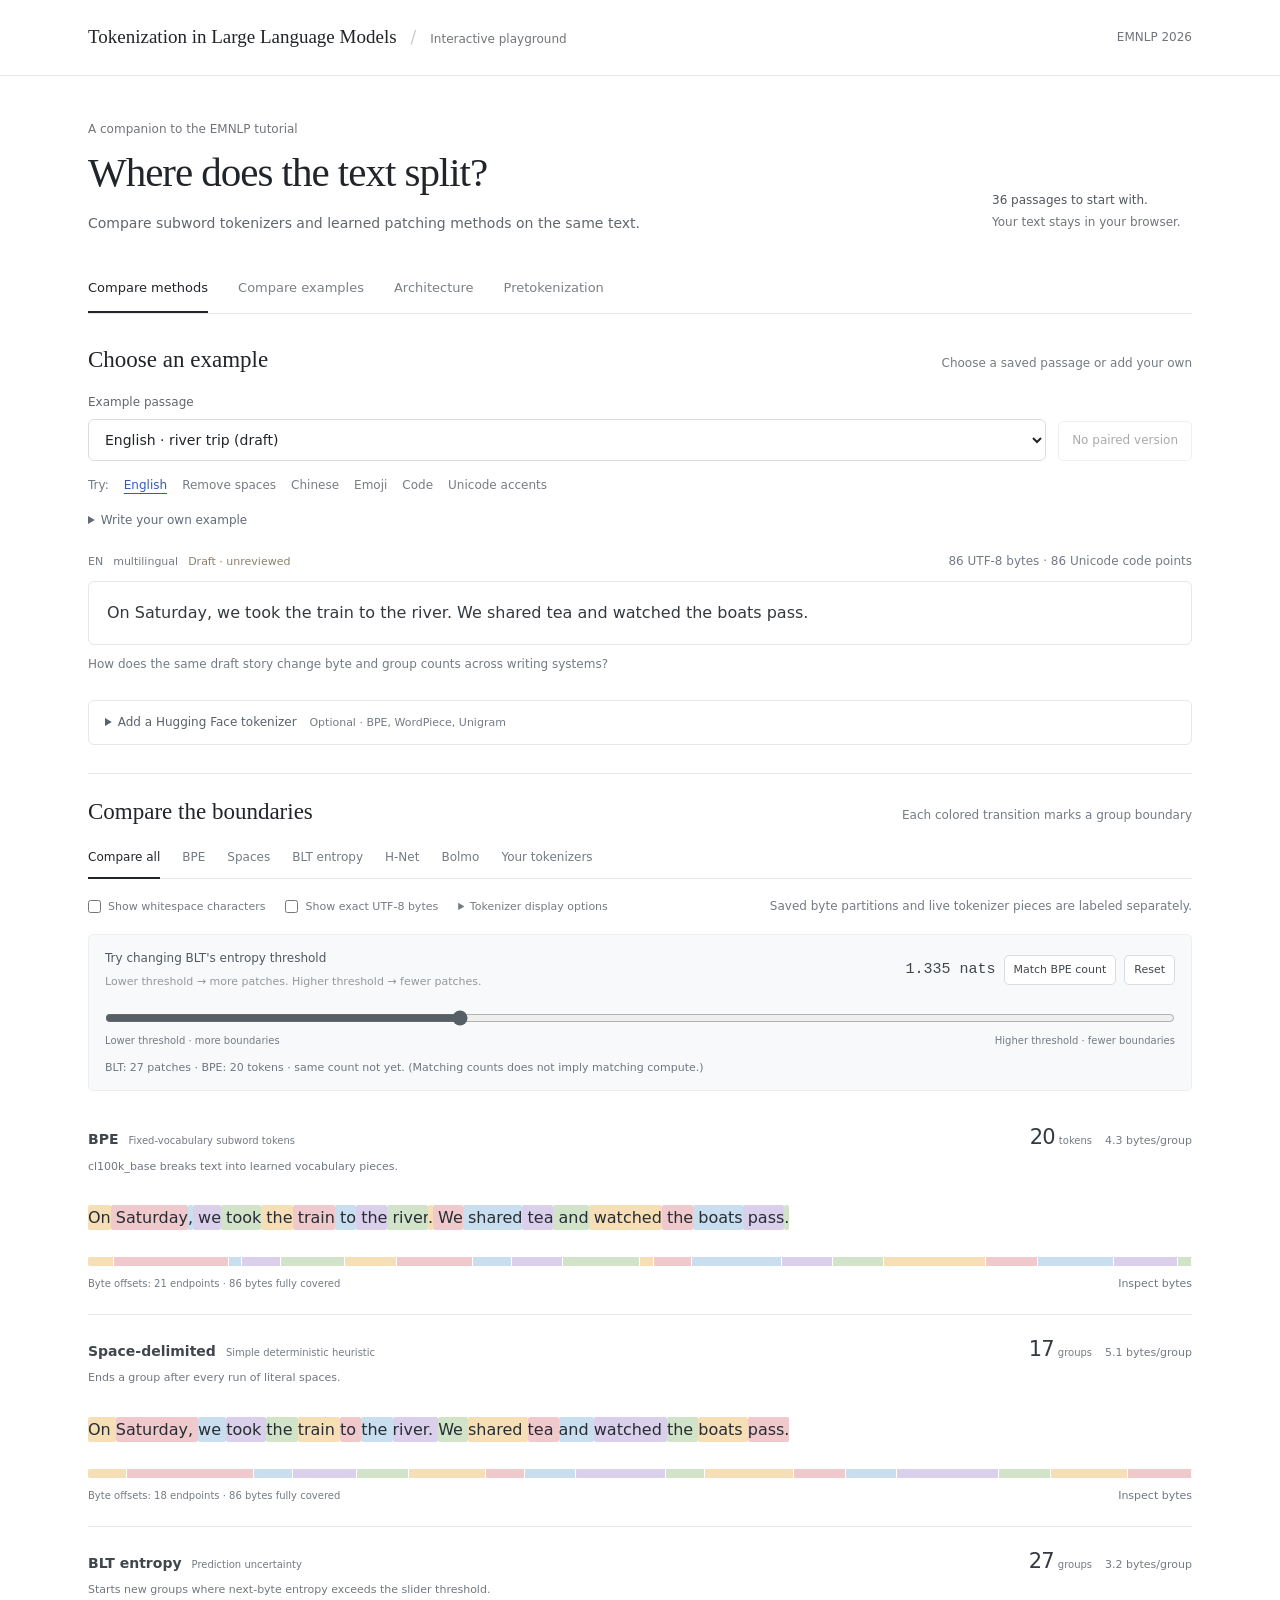
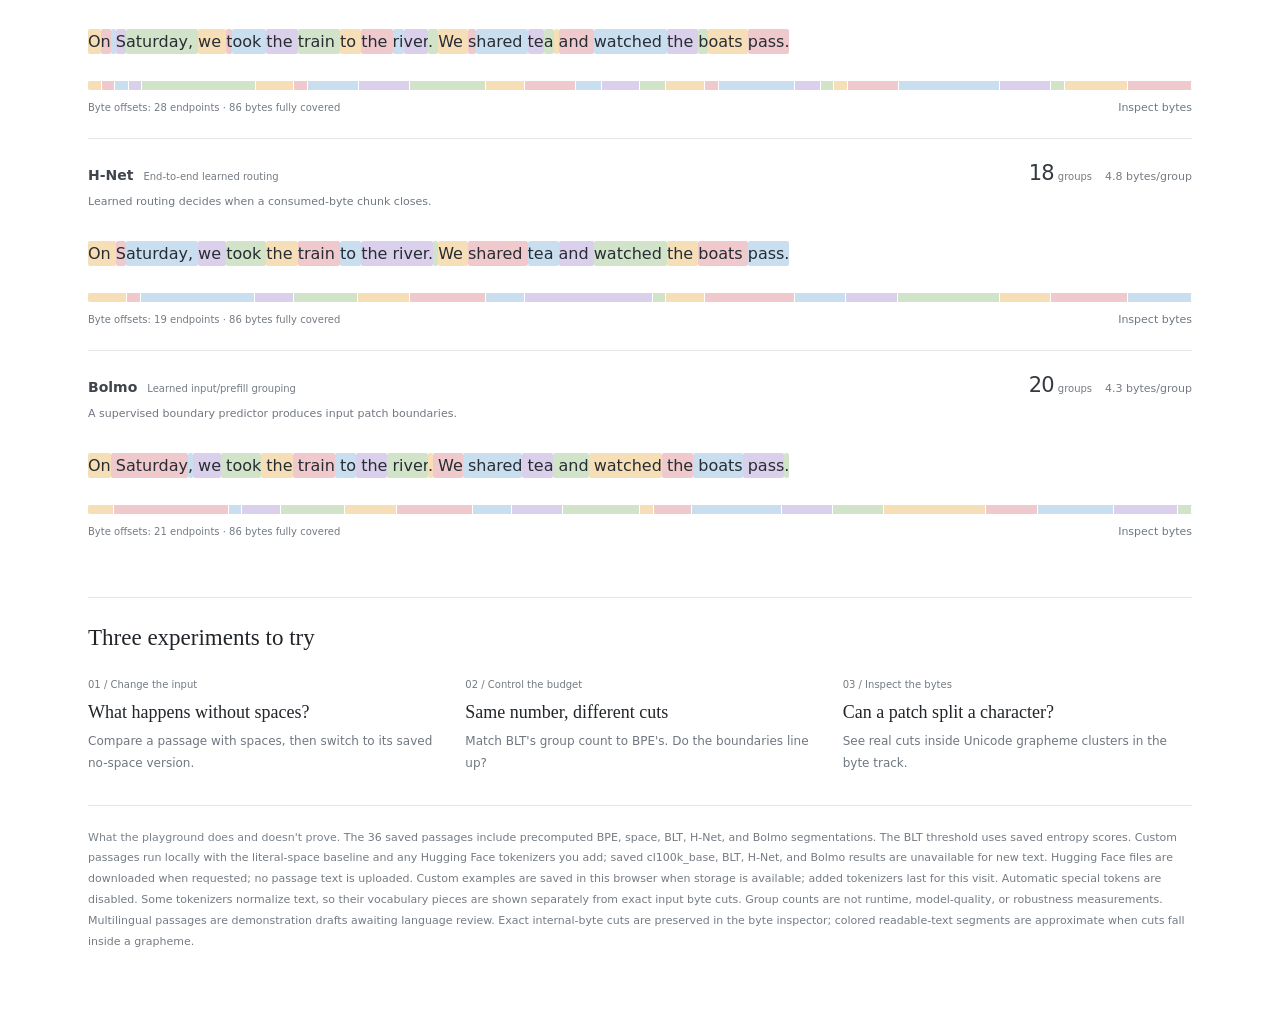
==== commit 069587e9: "Added pretokenization into playground" ====
--- a/docs/playground/index.html
+++ b/docs/playground/index.html
@@ -282,6 +282,68 @@
   .comparison-importer>summary .helper{display:block;margin:4px 0 0}.comparison-board{gap:12px;grid-template-columns:repeat(var(--comparison-columns,2),minmax(300px,1fr))}.comparison-column-header{padding:16px 14px 0}.comparison-results{padding:0 14px 3px}
   .architecture-intro h2{font-size:25px}.architecture-frame{height:555px}.architecture-stages{display:block}.architecture-stages li{margin-bottom:20px}
 }
+/* Pre-tokenization: regex rules that cut text before BPE merges. */
+:root{--token-blue:#aacbec;--token-yellow:#ffe199;--token-coral:#ee9a9e;--token-green:#b9d9af;--token-lavender:#b4a7d5}
+.pt-layout{display:grid;grid-template-columns:minmax(260px,320px) minmax(0,1fr);gap:40px;align-items:start}
+.pt-main{display:grid;gap:34px;min-width:0}
+.pt-card{padding:0;min-width:0}
+.pt-card .sectiontop{flex-wrap:wrap;margin-bottom:12px}
+.pt-actions{display:flex;gap:8px;align-items:center;flex-wrap:wrap}
+.pt-actions .action-btn{min-height:34px;padding:6px 11px;font-size:12px}
+.pt-textarea{width:100%;display:block;font:14px/1.6 "Courier New",Courier,Cousine,monospace;color:#111;background:#fff;border:1px solid #e3e3e3;border-radius:4px;padding:11px 13px;resize:vertical;tab-size:4}
+#ptText{min-height:160px}
+#ptRx{min-height:78px;font-size:13px}
+#ptRx[readonly]{color:#595b5d;background:#f9f9f7}
+.pt-side{padding:0 4px 0 0;position:sticky;top:12px;max-height:calc(100vh - 24px);overflow-y:auto}
+.pt-side h2{font:400 23px/1.4 var(--serif);margin:0}
+.pt-presets{display:flex;flex-wrap:wrap;gap:6px;margin:11px 0 4px}
+.pt-subhead{margin:14px 0 0;font-size:11px;letter-spacing:.08em;text-transform:uppercase;font-weight:700;color:var(--slide-burgundy)}
+.pt-models>summary{cursor:pointer;width:max-content;max-width:100%}
+.pt-models>summary:hover{color:var(--ink)}
+#ptModelActive{text-transform:none;letter-spacing:0;font-weight:400;color:var(--blue)}
+.pt-models[open] #ptModelActive{display:none}
+.pt-hint{color:#6b6b6b;font-size:12px;margin:5px 0 0;line-height:1.55}
+.pt-hint code{font-family:"Courier New",Courier,Cousine,monospace;color:var(--slide-burgundy)}
+.pt-side fieldset{border:0;border-top:1px solid var(--line);margin:14px 0 0;padding:12px 0 0;min-width:0}
+.pt-side fieldset[disabled]{opacity:.55}
+.pt-side legend{padding:0;float:left;width:100%;margin-bottom:4px;font-size:11px;letter-spacing:.08em;text-transform:uppercase;font-weight:700;color:var(--slide-burgundy)}
+.pt-side legend+*{clear:both}
+.pt-opt{display:grid;grid-template-columns:18px 1fr;gap:2px 8px;padding:5px 0;cursor:pointer;align-items:start;font-size:13px;color:#2b2b2b}
+.pt-opt input,.pt-radios input{margin:3px 0 0;accent-color:var(--slide-teal)}
+.pt-opt .pt-lab{line-height:1.35}
+.pt-opt code,.pt-radios code{grid-column:2;font:11px/1.4 "Courier New",Courier,Cousine,monospace;color:#6b6b6b;overflow-wrap:anywhere}
+.pt-opt.off,.pt-radios label.off{opacity:.45;cursor:not-allowed}
+.pt-radios{margin:2px 0 6px;display:grid;gap:1px}
+.pt-radios.off{opacity:.45}
+.pt-radios label{display:grid;grid-template-columns:18px 1fr;gap:0 8px;padding:4px 0;cursor:pointer;font-size:13px;color:#2b2b2b}
+.pt-sw{display:inline-block;width:10px;height:10px;border-radius:2px;margin-right:7px;vertical-align:-1px;background:var(--pt-c);box-shadow:inset 0 -2px 0 rgba(0,0,0,.16)}
+.pt-ty-word{--pt-c:var(--token-blue)}
+.pt-ty-num{--pt-c:var(--token-yellow)}
+.pt-ty-sym{--pt-c:var(--token-coral)}
+.pt-ty-entity{--pt-c:var(--token-green)}
+.pt-ty-contr{--pt-c:var(--token-lavender)}
+.pt-ty-cjk{--pt-c:#f5c49c}
+.pt-ty-custom{--pt-c:#a6dbd8}
+.pt-ty-space{--pt-c:#e3e3e1}
+.pt-badge{display:inline-block;font:700 11px/1.4 var(--sans);color:var(--slide-teal);background:#e9f3f4;border-radius:3px;padding:3px 7px;margin-left:8px;vertical-align:2px}
+.pt-stats{display:flex;flex-wrap:wrap;gap:6px 26px;margin:0 0 12px;padding:0}
+.pt-stats div{display:flex;flex-direction:column}
+.pt-stats dt{font-size:11px;color:#6b6b6b;order:2}
+.pt-stats dd{margin:0;font-size:22px;font-weight:700;letter-spacing:-.02em;font-variant-numeric:tabular-nums;color:var(--slide-teal);order:1}
+.pt-stats .pt-delta{font-size:12px;font-weight:400;color:#6b6b6b;letter-spacing:0;margin-left:5px}
+.pt-viewrow{display:flex;justify-content:space-between;gap:12px;align-items:center;flex-wrap:wrap;margin-bottom:10px}
+.pt-legend{display:flex;flex-wrap:wrap;gap:5px 14px;font-size:12px;color:#595b5d;margin:0 0 10px}
+.pt-legend span::before{content:"";display:inline-block;width:10px;height:10px;border-radius:2px;margin-right:5px;vertical-align:-1px;background:var(--pt-c);box-shadow:inset 0 -2px 0 rgba(0,0,0,.16)}
+.pt-legend .pt-gapkey::before{background:none;box-shadow:none;content:"abc";width:auto;height:auto;text-decoration:line-through;text-decoration-color:var(--slide-burgundy);color:var(--slide-burgundy);font-family:"Courier New",Courier,Cousine,monospace;font-size:11px}
+.pt-out{max-height:62vh;overflow:auto;tab-size:4}
+.pt-t{background:var(--pt-c);box-shadow:inset 0 -2px 0 rgba(0,0,0,.16);box-decoration-break:clone;-webkit-box-decoration-break:clone;border-radius:2px;padding:2px 0;margin-right:2px;cursor:help}
+.pt-gap{color:#8a8a8a;font-weight:400}
+.pt-gap.lost{color:var(--slide-burgundy);text-decoration:line-through;text-decoration-color:var(--slide-burgundy);text-decoration-thickness:2px;font-weight:700}
+.pt-ws{font-style:normal;font-weight:400;color:#8a8a8a}
+.pt-empty{color:#8a8a8a;font-weight:400}
+.pt-err{color:var(--slide-burgundy);font:13px/1.5 "Courier New",Courier,Cousine,monospace;margin:8px 0 0}
+@media(max-width:900px){.pt-layout{grid-template-columns:minmax(0,1fr)}.pt-side{order:2;position:static;max-height:none}}
+@media(max-width:580px){.pt-card{padding:16px 14px}.pt-side{padding:16px 14px}}
 @media(prefers-reduced-motion:reduce){html{scroll-behavior:auto}}
 
 </style>
@@ -294,6 +356,7 @@
 <button type="button" class="demo-nav-button is-active" data-demo-mode="patching" aria-pressed="true">Compare methods</button>
 <button type="button" class="demo-nav-button" data-demo-mode="comparison" aria-pressed="false">Compare examples</button>
 <button type="button" class="demo-nav-button" data-demo-mode="architecture" aria-pressed="false">Architecture</button>
+<button type="button" class="demo-nav-button" data-demo-mode="pretokenization" aria-pressed="false">Pretokenization</button>
 </nav>
 <div id="patchingMode">
 <section class="panel chooser" aria-labelledby="chooseTitle"><div class="sectiontop"><h2 id="chooseTitle">Choose an example</h2><span class="helper">Choose a saved passage or add your own</span></div><div class="selectrow"><div class="select-wrap"><label class="field-label" for="exampleSelect">Example passage</label><select id="exampleSelect"></select></div><button class="pairbtn" id="pairButton" type="button" disabled>View paired version</button></div><div class="quickrow"><span class="quicklabel">Try:</span><button class="quick" data-jump="parallel_en">English</button><button class="quick" data-jump="spaces_preserved">Remove spaces</button><button class="quick" data-jump="parallel_zh">Chinese</button><button class="quick" data-jump="emoji_clusters">Emoji</button><button class="quick" data-jump="code_python">Code</button><button class="quick" data-jump="accent_nfd">Unicode accents</button></div><details class="custom-editor" id="customEditor">
@@ -370,6 +433,17 @@
 </aside>
 </div>
 </section>
+<div id="pretokenizationMode" hidden>
+<div class="pt-layout">
+<aside class="panel pt-side" id="ptControls" aria-label="Pre-tokenization rules"></aside>
+<div class="pt-main">
+<section class="panel pt-card" aria-labelledby="ptTextTitle"><div class="sectiontop"><h2 id="ptTextTitle"><span class="step">1</span><label for="ptText">Type or paste text</label></h2><div class="pt-actions"><button class="action-btn" id="ptReset" type="button">Reset sample</button><button class="action-btn" id="ptClear" type="button">Clear</button></div></div><textarea id="ptText" class="pt-textarea" spellcheck="false" placeholder="Type or paste any text"></textarea></section>
+<section class="panel pt-card" aria-labelledby="ptResultTitle"><div class="sectiontop"><h2 id="ptResultTitle"><span class="step">2</span>See the pre-tokens</h2><span class="helper">BPE merges never cross a pre-token boundary</span></div><dl class="pt-stats" id="ptStats"></dl><div class="pt-viewrow"><label class="switch"><input type="checkbox" id="ptShowWs" checked>Show whitespace characters</label><span class="help">Hover a pre-token to see the rule that matched it.</span></div><div class="pt-legend" id="ptLegend"></div><div id="ptResult"></div></section>
+<section class="panel pt-card" aria-labelledby="ptRxTitle"><div class="sectiontop"><h2 id="ptRxTitle"><span class="step">3</span><label for="ptRx">Read the resulting regex</label><span class="pt-badge" id="ptRxBadge" hidden></span></h2><div class="pt-actions"><label class="switch"><input type="checkbox" id="ptCustom">Edit by hand</label><button class="action-btn" id="ptCopy" type="button">Copy</button></div></div><textarea id="ptRx" class="pt-textarea" spellcheck="false" readonly rows="3"></textarea><p class="pt-hint">Flags: <code>gu</code>. Alternatives are tried left to right at each position; the first one that matches wins. Each line is a separate split applied to the pieces left by the line above; DeepSeek V3 uses three. In hand-edit mode, named groups <code>(?&lt;name&gt;…)</code> label the pre-tokens.</p><p class="pt-err" id="ptErr" hidden></p></section>
+</div>
+</div>
+<footer class="footer"><strong>What this playground does and doesn't show.</strong> Each rule set is compiled to a JavaScript regular expression and run live in your browser. The GPT-2 preset reproduces the published GPT-2 pattern exactly, and the real-tokenizer presets use the patterns from each model's Hugging Face tokenizer files (Kimi K2's rewritten in JavaScript syntax). Llama 2 and Gemma use SentencePiece, which has no regex, so their presets only approximate its splitting; GPT-4 style, Whitespace only and BERT-like are simplified approximations too. JavaScript and the Rust regex engine used by the tokenizers can differ in rare edge cases, such as which characters count as whitespace. Only the pre-tokenization step is shown: no BPE merges are applied, so the number of pre-tokens is only a lower bound on the final BPE token count.</footer>
+</div>
 </main>
 <script type="application/json" id="data">{"schema_version":"playground-1.0","examples":[{"id":"parallel_en","title":"English · river trip (draft)","text":"On Saturday, we took the train to the river. We shared tea and watched the boats pass.","languages":["en"],"direction":"ltr","teaching_tags":["parallel","multilingual"],"teaching_question":"How does the same draft story change byte and group counts across writing systems?","review_status":"unreviewed","draft":true,"variant_of":null,"parallel_group":"river_trip","n_bytes":86,"n_codepoints":86,"graphemes":[[0,1,0,1],[1,2,1,2],[2,3,2,3],[3,4,3,4],[4,5,4,5],[5,6,5,6],[6,7,6,7],[7,8,7,8],[8,9,8,9],[9,10,9,10],[10,11,10,11],[11,12,11,12],[12,13,12,13],[13,14,13,14],[14,15,14,15],[15,16,15,16],[16,17,16,17],[17,18,17,18],[18,19,18,19],[19,20,19,20],[20,21,20,21],[21,22,21,22],[22,23,22,23],[23,24,23,24],[24,25,24,25],[25,26,25,26],[26,27,26,27],[27,28,27,28],[28,29,28,29],[29,30,29,30],[30,31,30,31],[31,32,31,32],[32,33,32,33],[33,34,33,34],[34,35,34,35],[35,36,35,36],[36,37,36,37],[37,38,37,38],[38,39,38,39],[39,40,39,40],[40,41,40,41],[41,42,41,42],[42,43,42,43],[43,44,43,44],[44,45,44,45],[45,46,45,46],[46,47,46,47],[47,48,47,48],[48,49,48,49],[49,50,49,50],[50,51,50,51],[51,52,51,52],[52,53,52,53],[53,54,53,54],[54,55,54,55],[55,56,55,56],[56,57,56,57],[57,58,57,58],[58,59,58,59],[59,60,59,60],[60,61,60,61],[61,62,61,62],[62,63,62,63],[63,64,63,64],[64,65,64,65],[65,66,65,66],[66,67,66,67],[67,68,67,68],[68,69,68,69],[69,70,69,70],[70,71,70,71],[71,72,71,72],[72,73,72,73],[73,74,73,74],[74,75,74,75],[75,76,75,76],[76,77,76,77],[77,78,77,78],[78,79,78,79],[79,80,79,80],[80,81,80,81],[81,82,81,82],[82,83,82,83],[83,84,83,84],[84,85,84,85],[85,86,85,86]],"cp_starts":[0,1,2,3,4,5,6,7,8,9,10,11,12,13,14,15,16,17,18,19,20,21,22,23,24,25,26,27,28,29,30,31,32,33,34,35,36,37,38,39,40,41,42,43,44,45,46,47,48,49,50,51,52,53,54,55,56,57,58,59,60,61,62,63,64,65,66,67,68,69,70,71,72,73,74,75,76,77,78,79,80,81,82,83,84,85],"partitions":{"blt":{"cuts":[0,1,2,3,4,13,16,17,21,25,31,34,38,40,43,45,48,49,55,57,58,59,63,71,75,76,81,86],"scores":[3.389322519302368,2.6724321842193604,1.3712470531463623,3.033602237701416,1.4943771362304688,0.2688477337360382,0.16932086646556854,0.002187694190070033,0.007152322679758072,0.0010397585574537516,0.0024586038198322058,0.7755540609359741,0.010715745389461517,2.826629638671875,0.7513848543167114,0.3375900983810425,2.617553949356079,1.3818533420562744,0.6903578042984009,0.016602007672190666,0.006929878145456314,1.8782069683074951,0.8264803290367126,0.2605782747268677,0.04014509916305542,3.4060237407684326,1.127103567123413,0.40659502148628235,0.5642064213752747,0.46580061316490173,0.5092446804046631,2.103368043899536,0.25395467877388,0.08221787214279175,3.260812759399414,0.11538806557655334,0.030826548114418983,0.03017779253423214,3.630923271179199,1.2970068454742432,1.3495928049087524,0.06131332740187645,0.007612993475049734,1.5334136486053467,0.3692423105239868,2.323542594909668,0.5399343967437744,0.18047475814819336,2.5978147983551025,1.4141349792480469,0.8978084325790405,0.6691558957099915,0.03685346618294716,0.1709570735692978,0.013977273367345333,2.103506326675415,0.46278896927833557,1.5496238470077515,1.4510605335235596,1.636539340019226,0.5668403506278992,0.003096135798841715,0.019755840301513672,2.235611915588379,1.243853211402893,0.7361063361167908,0.33421698212623596,0.00031506913364864886,0.047678761184215546,0.028651142492890358,0.04615955054759979,2.2026584148406982,0.31971004605293274,0.07278300076723099,0.052151698619127274,2.9705698490142822,1.7891993522644043,0.6971295475959778,0.03425563871860504,1.0120484828948975,0.5430358052253723,2.825634479522705,0.9938856363296509,1.0155187845230103,0.020025944337248802,0.8762374520301819,0.4686076045036316]},"bolmo":{"cuts":[0,2,11,12,15,20,24,30,33,37,43,44,47,54,58,62,70,74,80,85,86]},"bpe":{"cuts":[0,2,11,12,15,20,24,30,33,37,43,44,47,54,58,62,70,74,80,85,86]},"hnet":{"cuts":[0,3,4,13,16,21,25,31,34,44,45,48,55,59,63,71,75,81,86]},"space":{"cuts":[0,3,13,16,21,25,31,34,38,45,48,55,59,63,71,75,81,86]}},"match":{"threshold":1.5334136486053467,"n_groups":20,"bpe_groups":20,"difference":0,"exact":true}},{"id":"parallel_es","title":"Spanish · river trip (draft)","text":"El sábado tomamos el tren hasta el río. Compartimos un té y vimos pasar los barcos.","languages":["es"],"direction":"ltr","teaching_tags":["parallel","multilingual"],"teaching_question":"How does the same draft story change byte and group counts across writing systems?","review_status":"unreviewed","draft":true,"variant_of":null,"parallel_group":"river_trip","n_bytes":86,"n_codepoints":83,"graphemes":[[0,1,0,1],[1,2,1,2],[2,3,2,3],[3,4,3,4],[4,6,4,5],[6,7,5,6],[7,8,6,7],[8,9,7,8],[9,10,8,9],[10,11,9,10],[11,12,10,11],[12,13,11,12],[13,14,12,13],[14,15,13,14],[15,16,14,15],[16,17,15,16],[17,18,16,17],[18,19,17,18],[19,20,18,19],[20,21,19,20],[21,22,20,21],[22,23,21,22],[23,24,22,23],[24,25,23,24],[25,26,24,25],[26,27,25,26],[27,28,26,27],[28,29,27,28],[29,30,28,29],[30,31,29,30],[31,32,30,31],[32,33,31,32],[33,34,32,33],[34,35,33,34],[35,36,34,35],[36,37,35,36],[37,39,36,37],[39,40,37,38],[40,41,38,39],[41,42,39,40],[42,43,40,41],[43,44,41,42],[44,45,42,43],[45,46,43,44],[46,47,44,45],[47,48,45,46],[48,49,46,47],[49,50,47,48],[50,51,48,49],[51,52,49,50],[52,53,50,51],[53,54,51,52],[54,55,52,53],[55,56,53,54],[56,57,54,55],[57,58,55,56],[58,60,56,57],[60,61,57,58],[61,62,58,59],[62,63,59,60],[63,64,60,61],[64,65,61,62],[65,66,62,63],[66,67,63,64],[67,68,64,65],[68,69,65,66],[69,70,66,67],[70,71,67,68],[71,72,68,69],[72,73,69,70],[73,74,70,71],[74,75,71,72],[75,76,72,73],[76,77,73,74],[77,78,74,75],[78,79,75,76],[79,80,76,77],[80,81,77,78],[81,82,78,79],[82,83,79,80],[83,84,80,81],[84,85,81,82],[85,86,82,83]],"cp_starts":[0,1,2,3,4,6,7,8,9,10,11,12,13,14,15,16,17,18,19,20,21,22,23,24,25,26,27,28,29,30,31,32,33,34,35,36,37,39,40,41,42,43,44,45,46,47,48,49,50,51,52,53,54,55,56,57,58,60,61,62,63,64,65,66,67,68,69,70,71,72,73,74,75,76,77,78,79,80,81,82,83,84,85],"partitions":{"blt":{"cuts":[0,1,2,3,4,6,11,12,13,16,19,22,23,24,27,28,33,36,37,42,43,46,50,54,57,58,59,61,63,64,65,69,73,74,75,79,80,81,86],"scores":[3.389322519302368,3.0102035999298096,2.1328678131103516,2.900430202484131,1.7750613689422607,1.1666361093521118,1.5820151567459106,0.03319276124238968,0.06664126366376877,0.11445242911577225,0.7296886444091797,2.6617319583892822,1.9142502546310425,2.022317409515381,1.2989040613174438,1.2651900053024292,1.4176223278045654,0.4847022294998169,0.31135159730911255,2.8623974323272705,0.7607482671737671,0.08863691985607147,3.2672476768493652,1.7744293212890625,1.490204930305481,1.2996846437454224,0.5907707214355469,2.234764814376831,1.6269367933273315,1.2946165800094604,0.04957527667284012,0.05132877081632614,0.0647595077753067,2.7937417030334473,0.5359706878662109,0.11135503649711609,3.1561217308044434,1.4177507162094116,0.7949278354644775,0.031598638743162155,1.0207254886627197,0.6415785551071167,2.785548448562622,1.5367858409881592,1.1240737438201904,1.2305891513824463,1.559773564338684,0.7826189994812012,1.3272497653961182,1.1169228553771973,1.9343773126602173,0.1586718112230301,0.030509158968925476,0.13587310910224915,2.5600266456604004,0.08159255981445312,0.8487472534179688,2.921421527862549,1.7641377449035645,1.4028030633926392,0.5196536183357239,2.582529306411743,0.15676544606685638,2.5876169204711914,1.5659165382385254,2.187242269515991,0.37837499380111694,0.20649313926696777,0.7199381589889526,2.5688438415527344,1.2026070356369019,0.26865145564079285,1.2664315700531006,1.5416088104248047,1.4357644319534302,2.568081855773926,0.7960745692253113,0.5072299242019653,0.022307315841317177,3.1304261684417725,1.9246420860290527,2.1805944442749023,1.149413824081421,0.049963824450969696,0.04894955828785896,0.8452661633491516,0.6817770004272461]},"bolmo":{"cuts":[0,2,10,18,21,26,32,35,40,41,49,53,56,60,62,68,72,74,78,82,85,86]},"bpe":{"cuts":[0,2,10,14,18,21,26,32,35,37,40,41,45,49,53,56,60,62,64,68,74,78,82,85,86]},"hnet":{"cuts":[0,1,3,5,7,8,9,10,11,14,16,17,19,22,27,31,32,33,36,38,40,41,42,54,57,59,61,63,66,67,69,73,74,75,79,83,86]},"space":{"cuts":[0,3,11,19,22,27,33,36,42,54,57,61,63,69,75,79,86]}},"match":{"threshold":1.7750613689422607,"n_groups":24,"bpe_groups":24,"difference":0,"exact":true}},{"id":"parallel_de","title":"German · river trip (draft)","text":"Am Samstag fuhren wir mit dem Zug zum Fluss. Wir tranken zusammen Tee und sahen den Booten zu.","languages":["de"],"direction":"ltr","teaching_tags":["parallel","multilingual"],"teaching_question":"How does the same draft story change byte and group counts across writing systems?","review_status":"unreviewed","draft":true,"variant_of":null,"parallel_group":"river_trip","n_bytes":94,"n_codepoints":94,"graphemes":[[0,1,0,1],[1,2,1,2],[2,3,2,3],[3,4,3,4],[4,5,4,5],[5,6,5,6],[6,7,6,7],[7,8,7,8],[8,9,8,9],[9,10,9,10],[10,11,10,11],[11,12,11,12],[12,13,12,13],[13,14,13,14],[14,15,14,15],[15,16,15,16],[16,17,16,17],[17,18,17,18],[18,19,18,19],[19,20,19,20],[20,21,20,21],[21,22,21,22],[22,23,22,23],[23,24,23,24],[24,25,24,25],[25,26,25,26],[26,27,26,27],[27,28,27,28],[28,29,28,29],[29,30,29,30],[30,31,30,31],[31,32,31,32],[32,33,32,33],[33,34,33,34],[34,35,34,35],[35,36,35,36],[36,37,36,37],[37,38,37,38],[38,39,38,39],[39,40,39,40],[40,41,40,41],[41,42,41,42],[42,43,42,43],[43,44,43,44],[44,45,44,45],[45,46,45,46],[46,47,46,47],[47,48,47,48],[48,49,48,49],[49,50,49,50],[50,51,50,51],[51,52,51,52],[52,53,52,53],[53,54,53,54],[54,55,54,55],[55,56,55,56],[56,57,56,57],[57,58,57,58],[58,59,58,59],[59,60,59,60],[60,61,60,61],[61,62,61,62],[62,63,62,63],[63,64,63,64],[64,65,64,65],[65,66,65,66],[66,67,66,67],[67,68,67,68],[68,69,68,69],[69,70,69,70],[70,71,70,71],[71,72,71,72],[72,73,72,73],[73,74,73,74],[74,75,74,75],[75,76,75,76],[76,77,76,77],[77,78,77,78],[78,79,78,79],[79,80,79,80],[80,81,80,81],[81,82,81,82],[82,83,82,83],[83,84,83,84],[84,85,84,85],[85,86,85,86],[86,87,86,87],[87,88,87,88],[88,89,88,89],[89,90,89,90],[90,91,90,91],[91,92,91,92],[92,93,92,93],[93,94,93,94]],"cp_starts":[0,1,2,3,4,5,6,7,8,9,10,11,12,13,14,15,16,17,18,19,20,21,22,23,24,25,26,27,28,29,30,31,32,33,34,35,36,37,38,39,40,41,42,43,44,45,46,47,48,49,50,51,52,53,54,55,56,57,58,59,60,61,62,63,64,65,66,67,68,69,70,71,72,73,74,75,76,77,78,79,80,81,82,83,84,85,86,87,88,89,90,91,92,93],"partitions":{"blt":{"cuts":[0,1,2,4,5,6,10,11,12,13,15,18,19,20,22,26,30,31,32,33,34,38,39,41,43,45,46,49,50,51,52,54,57,59,65,66,67,68,69,70,74,75,76,80,82,84,85,86,87,88,89,90,91,93,94],"scores":[3.389322519302368,2.8694686889648438,1.9092707633972168,0.8888281583786011,2.5479257106781006,2.7927346229553223,2.187774181365967,1.0491430759429932,0.7324555516242981,0.11750296503305435,1.3449904918670654,3.796663284301758,1.8210984468460083,1.4197497367858887,0.5924827456474304,1.3378982543945312,1.1649212837219238,1.244758129119873,3.6625418663024902,1.42369544506073,1.4669338464736938,0.8080271482467651,3.442854881286621,1.2845935821533203,1.1595176458358765,0.541512668132782,3.4877398014068604,0.4726625978946686,1.1546499729156494,0.0972767248749733,3.5299267768859863,2.0054426193237305,1.902356743812561,2.271935224533081,3.0578839778900146,0.25033971667289734,1.2269866466522217,0.07896606624126434,3.4846973419189453,2.1873061656951904,1.2412092685699463,1.5404317378997803,0.16186615824699402,2.2437844276428223,0.9703143835067749,2.906120777130127,1.5196328163146973,1.2984880208969116,0.7140812277793884,3.0967025756835938,1.7667527198791504,1.5415399074554443,1.6683567762374878,0.5781930088996887,1.7611368894577026,0.8974776268005371,1.3114979267120361,3.1717472076416016,0.7002428770065308,1.7829018831253052,0.9604697227478027,0.05464736744761467,0.025155454874038696,0.02767268568277359,0.03605029359459877,1.5442949533462524,2.327893018722534,2.421470880508423,2.1570868492126465,2.074293375015259,3.0102040767669678,0.09778255224227905,0.3277055323123932,0.04930286109447479,3.576305866241455,1.9424511194229126,1.7710602283477783,0.8370343446731567,0.09298568218946457,0.5357972979545593,2.9705350399017334,1.2162173986434937,1.38214910030365,0.326984703540802,3.501673460006714,2.0514206886291504,2.458155870437622,1.5766984224319458,1.6399431228637695,1.944596529006958,1.495980978012085,3.1317882537841797,0.2668747305870056,1.6729718446731567,0.6756098866462708]},"bolmo":{"cuts":[0,2,10,15,17,21,25,29,31,33,37,40,43,44,48,56,65,69,73,76,79,83,90,93,94]},"bpe":{"cuts":[0,2,6,10,12,14,17,21,25,29,33,37,40,43,44,48,51,56,65,69,73,76,79,83,88,90,93,94]},"hnet":{"cuts":[0,1,3,7,8,9,11,14,15,17,18,22,25,26,30,31,32,33,34,35,36,38,43,44,45,48,49,54,57,58,59,61,66,67,70,74,77,79,80,84,85,88,90,91,92,93,94]},"space":{"cuts":[0,3,11,18,22,26,30,34,38,45,49,57,66,70,74,80,84,91,94]}},"match":{"threshold":2.074293375015259,"n_groups":27,"bpe_groups":27,"difference":0,"exact":true}},{"id":"parallel_tr","title":"Turkish · river trip (draft)","text":"Cumartesi günü trenle nehre gittik. Birlikte çay içtik ve geçen tekneleri izledik.","languages":["tr"],"direction":"ltr","teaching_tags":["parallel","multilingual"],"teaching_question":"How does the same draft story change byte and group counts across writing systems?","review_status":"unreviewed","draft":true,"variant_of":null,"parallel_group":"river_trip","n_bytes":87,"n_codepoints":82,"graphemes":[[0,1,0,1],[1,2,1,2],[2,3,2,3],[3,4,3,4],[4,5,4,5],[5,6,5,6],[6,7,6,7],[7,8,7,8],[8,9,8,9],[9,10,9,10],[10,11,10,11],[11,13,11,12],[13,14,12,13],[14,16,13,14],[16,17,14,15],[17,18,15,16],[18,19,16,17],[19,20,17,18],[20,21,18,19],[21,22,19,20],[22,23,20,21],[23,24,21,22],[24,25,22,23],[25,26,23,24],[26,27,24,25],[27,28,25,26],[28,29,26,27],[29,30,27,28],[30,31,28,29],[31,32,29,30],[32,33,30,31],[33,34,31,32],[34,35,32,33],[35,36,33,34],[36,37,34,35],[37,38,35,36],[38,39,36,37],[39,40,37,38],[40,41,38,39],[41,42,39,40],[42,43,40,41],[43,44,41,42],[44,45,42,43],[45,46,43,44],[46,47,44,45],[47,49,45,46],[49,50,46,47],[50,51,47,48],[51,52,48,49],[52,53,49,50],[53,55,50,51],[55,56,51,52],[56,57,52,53],[57,58,53,54],[58,59,54,55],[59,60,55,56],[60,61,56,57],[61,62,57,58],[62,63,58,59],[63,64,59,60],[64,66,60,61],[66,67,61,62],[67,68,62,63],[68,69,63,64],[69,70,64,65],[70,71,65,66],[71,72,66,67],[72,73,67,68],[73,74,68,69],[74,75,69,70],[75,76,70,71],[76,77,71,72],[77,78,72,73],[78,79,73,74],[79,80,74,75],[80,81,75,76],[81,82,76,77],[82,83,77,78],[83,84,78,79],[84,85,79,80],[85,86,80,81],[86,87,81,82]],"cp_starts":[0,1,2,3,4,5,6,7,8,9,10,11,13,14,16,17,18,19,20,21,22,23,24,25,26,27,28,29,30,31,32,33,34,35,36,37,38,39,40,41,42,43,44,45,46,47,49,50,51,52,53,55,56,57,58,59,60,61,62,63,64,66,67,68,69,70,71,72,73,74,75,76,77,78,79,80,81,82,83,84,85,86],"partitions":{"blt":{"cuts":[0,1,2,3,4,5,6,7,9,10,11,12,13,14,16,17,18,19,20,22,23,24,25,26,27,29,30,31,32,33,34,35,36,38,39,40,41,42,43,44,45,46,47,48,49,50,51,52,53,56,57,58,59,61,62,63,64,66,67,68,69,70,71,72,73,74,75,76,77,78,79,80,81,83,84,85,86,87],"scores":[3.389322519302368,2.224109411239624,1.8372315168380737,1.6108794212341309,1.6375700235366821,2.4020681381225586,1.9876744747161865,2.6038131713867188,1.268174171447754,2.4449174404144287,3.8362183570861816,1.7976692914962769,1.8964948654174805,1.6486964225769043,1.3717786073684692,0.6102951169013977,2.0060386657714844,3.8796002864837646,1.8959577083587646,1.6375168561935425,2.566500663757324,0.9496467709541321,2.075270652770996,2.75339674949646,3.5857057571411133,1.774837613105774,2.870858669281006,2.7993557453155518,1.0141932964324951,2.3290958404541016,3.6474132537841797,2.0962865352630615,2.844104290008545,2.2203242778778076,1.7741055488586426,2.2404398918151855,2.4381160736083984,1.229867935180664,3.6129841804504395,2.233637809753418,2.745774745941162,2.1531717777252197,1.5035873651504517,1.5355397462844849,2.0789027214050293,1.8569324016571045,2.2462775707244873,3.463191032409668,2.301680326461792,1.917954683303833,2.722121238708496,3.057755708694458,3.4389588832855225,2.7936339378356934,0.21140070259571075,1.2620062828063965,1.608593225479126,2.6114981174468994,2.27941632270813,3.2208268642425537,1.2057706117630005,1.8074851036071777,3.3761682510375977,1.9369646310806274,2.6903858184814453,0.1856071501970291,1.882272481918335,1.9412111043930054,2.2822790145874023,3.184988021850586,1.9524444341659546,2.6576573848724365,2.412388324737549,2.008134126663208,2.611107349395752,2.268706798553467,2.0939102172851562,2.090064287185669,2.1285014152526855,3.2291862964630127,2.3431148529052734,2.6592814922332764,0.9892063140869141,2.704050064086914,2.0580103397369385,2.4401333332061768,1.8904995918273926,0.8341118097305298]},"bolmo":{"cuts":[0,6,9,14,16,21,23,27,29,34,36,37,41,44,46,51,55,58,61,66,68,77,78,81,84,86,87]},"bpe":{"cuts":[0,3,6,9,14,16,21,23,27,29,31,34,36,37,41,44,46,49,51,55,56,58,61,66,68,73,77,78,81,84,86,87]},"hnet":{"cuts":[0,1,3,4,6,9,10,12,14,15,17,22,24,27,28,30,33,36,37,38,42,44,45,47,48,49,50,51,52,54,56,58,59,62,65,68,69,72,76,78,79,81,83,85,86,87]},"space":{"cuts":[0,10,17,24,30,38,47,52,59,62,69,79,87]}},"match":{"threshold":2.412388324737549,"n_groups":31,"bpe_groups":31,"difference":0,"exact":true}},{"id":"parallel_fi","title":"Finnish · river trip (draft)","text":"Lauantaina matkustimme junalla joelle. Joimme yhdessä teetä ja katselimme ohi kulkevia veneitä.","languages":["fi"],"direction":"ltr","teaching_tags":["parallel","multilingual"],"teaching_question":"How does the same draft story change byte and group counts across writing systems?","review_status":"unreviewed","draft":true,"variant_of":null,"parallel_group":"river_trip","n_bytes":98,"n_codepoints":95,"graphemes":[[0,1,0,1],[1,2,1,2],[2,3,2,3],[3,4,3,4],[4,5,4,5],[5,6,5,6],[6,7,6,7],[7,8,7,8],[8,9,8,9],[9,10,9,10],[10,11,10,11],[11,12,11,12],[12,13,12,13],[13,14,13,14],[14,15,14,15],[15,16,15,16],[16,17,16,17],[17,18,17,18],[18,19,18,19],[19,20,19,20],[20,21,20,21],[21,22,21,22],[22,23,22,23],[23,24,23,24],[24,25,24,25],[25,26,25,26],[26,27,26,27],[27,28,27,28],[28,29,28,29],[29,30,29,30],[30,31,30,31],[31,32,31,32],[32,33,32,33],[33,34,33,34],[34,35,34,35],[35,36,35,36],[36,37,36,37],[37,38,37,38],[38,39,38,39],[39,40,39,40],[40,41,40,41],[41,42,41,42],[42,43,42,43],[43,44,43,44],[44,45,44,45],[45,46,45,46],[46,47,46,47],[47,48,47,48],[48,49,48,49],[49,50,49,50],[50,51,50,51],[51,52,51,52],[52,54,52,53],[54,55,53,54],[55,56,54,55],[56,57,55,56],[57,58,56,57],[58,59,57,58],[59,61,58,59],[61,62,59,60],[62,63,60,61],[63,64,61,62],[64,65,62,63],[65,66,63,64],[66,67,64,65],[67,68,65,66],[68,69,66,67],[69,70,67,68],[70,71,68,69],[71,72,69,70],[72,73,70,71],[73,74,71,72],[74,75,72,73],[75,76,73,74],[76,77,74,75],[77,78,75,76],[78,79,76,77],[79,80,77,78],[80,81,78,79],[81,82,79,80],[82,83,80,81],[83,84,81,82],[84,85,82,83],[85,86,83,84],[86,87,84,85],[87,88,85,86],[88,89,86,87],[89,90,87,88],[90,91,88,89],[91,92,89,90],[92,93,90,91],[93,94,91,92],[94,95,92,93],[95,97,93,94],[97,98,94,95]],"cp_starts":[0,1,2,3,4,5,6,7,8,9,10,11,12,13,14,15,16,17,18,19,20,21,22,23,24,25,26,27,28,29,30,31,32,33,34,35,36,37,38,39,40,41,42,43,44,45,46,47,48,49,50,51,52,54,55,56,57,58,59,61,62,63,64,65,66,67,68,69,70,71,72,73,74,75,76,77,78,79,80,81,82,83,84,85,86,87,88,89,90,91,92,93,94,95,97],"partitions":{"blt":{"cuts":[0,1,2,4,5,6,7,8,9,10,11,12,13,14,15,16,17,18,19,20,21,22,23,24,25,26,27,28,29,30,31,32,33,34,35,36,37,39,40,41,43,44,45,46,47,48,49,50,51,55,56,57,58,59,61,62,65,66,67,68,70,71,72,75,76,77,79,80,81,82,83,84,85,87,88,89,90,91,92,93,94,95,97,98],"scores":[3.389322519302368,1.9728463888168335,2.573542356491089,1.0898408889770508,2.148688793182373,1.9224464893341064,2.5331408977508545,2.5342719554901123,2.158240795135498,1.7921350002288818,1.3811206817626953,3.7634060382843018,1.5055303573608398,2.3640246391296387,2.328873872756958,1.3861231803894043,2.0513038635253906,2.156039237976074,2.2287545204162598,2.3046274185180664,2.349381685256958,1.7400693893432617,2.3637661933898926,3.866558074951172,1.676375389099121,2.837785482406616,1.840421438217163,2.67647647857666,2.5565032958984375,1.9879388809204102,2.8384883403778076,3.624178886413574,1.6644833087921143,3.0126278400421143,2.561793804168701,2.4923951625823975,1.580114722251892,2.330519914627075,1.3103598356246948,3.594788074493408,1.7146122455596924,1.654991865158081,0.7169585227966309,2.5575318336486816,1.612990140914917,2.289088249206543,3.515298843383789,2.559473752975464,1.428923487663269,1.3983006477355957,2.2662911415100098,2.283439874649048,1.002123236656189,0.052216652780771255,1.3139595985412598,3.0695600509643555,1.9319863319396973,2.325894832611084,2.0078043937683105,1.8891781568527222,0.017019618302583694,2.2203736305236816,3.0172905921936035,1.243005633354187,1.0526180267333984,3.044776201248169,1.9395567178726196,2.5808558464050293,1.9122730493545532,1.0873894691467285,2.6382694244384766,1.9680033922195435,2.6507880687713623,1.2777509689331055,1.0336143970489502,1.7413678169250488,3.050316333770752,2.0314135551452637,0.9225495457649231,2.5193064212799072,2.9796299934387207,1.8002232313156128,2.3377022743225098,2.2609503269195557,1.6745821237564087,2.3902554512023926,1.209039330482483,2.799314022064209,1.4914166927337646,2.9612669944763184,1.6285090446472168,2.027728319168091,2.026109457015991,2.353200674057007,1.579850196838379,1.8271069526672363,0.17277580499649048,1.4562642574310303,0.6341801285743713]},"bolmo":{"cuts":[0,3,6,9,10,14,18,22,26,30,37,38,45,47,52,54,59,61,64,75,79,81,85,86,87,88,93,95,97,98]},"bpe":{"cuts":[0,1,3,6,10,14,15,18,20,22,26,30,33,37,38,41,43,45,47,49,52,54,57,59,61,64,66,69,73,75,77,79,83,85,88,93,97,98]},"hnet":{"cuts":[0,4,7,8,10,11,15,16,20,21,23,27,29,30,31,34,36,38,39,43,44,46,48,49,50,51,52,53,55,60,61,62,64,65,67,69,70,72,73,74,76,78,80,82,84,86,88,89,92,94,96,98]},"space":{"cuts":[0,11,23,31,39,46,55,62,65,76,80,89,98]}},"match":{"threshold":2.325894832611084,"n_groups":37,"bpe_groups":37,"difference":0,"exact":true}},{"id":"parallel_ar","title":"Arabic · river trip (draft)","text":"يوم السبت ذهبنا بالقطار إلى النهر. شربنا الشاي معًا وشاهدنا القوارب تمر.","languages":["ar"],"direction":"rtl","teaching_tags":["parallel","multilingual"],"teaching_question":"How does the same draft story change byte and group counts across writing systems?","review_status":"unreviewed","draft":true,"variant_of":null,"parallel_group":"river_trip","n_bytes":131,"n_codepoints":72,"graphemes":[[0,2,0,1],[2,4,1,2],[4,6,2,3],[6,7,3,4],[7,9,4,5],[9,11,5,6],[11,13,6,7],[13,15,7,8],[15,17,8,9],[17,18,9,10],[18,20,10,11],[20,22,11,12],[22,24,12,13],[24,26,13,14],[26,28,14,15],[28,29,15,16],[29,31,16,17],[31,33,17,18],[33,35,18,19],[35,37,19,20],[37,39,20,21],[39,41,21,22],[41,43,22,23],[43,44,23,24],[44,46,24,25],[46,48,25,26],[48,50,26,27],[50,51,27,28],[51,53,28,29],[53,55,29,30],[55,57,30,31],[57,59,31,32],[59,61,32,33],[61,62,33,34],[62,63,34,35],[63,65,35,36],[65,67,36,37],[67,69,37,38],[69,71,38,39],[71,73,39,40],[73,74,40,41],[74,76,41,42],[76,78,42,43],[78,80,43,44],[80,82,44,45],[82,84,45,46],[84,85,46,47],[85,87,47,48],[87,91,48,50],[91,93,50,51],[93,94,51,52],[94,96,52,53],[96,98,53,54],[98,100,54,55],[100,102,55,56],[102,104,56,57],[104,106,57,58],[106,108,58,59],[108,109,59,60],[109,111,60,61],[111,113,61,62],[113,115,62,63],[115,117,63,64],[117,119,64,65],[119,121,65,66],[121,123,66,67],[123,124,67,68],[124,126,68,69],[126,128,69,70],[128,130,70,71],[130,131,71,72]],"cp_starts":[0,2,4,6,7,9,11,13,15,17,18,20,22,24,26,28,29,31,33,35,37,39,41,43,44,46,48,50,51,53,55,57,59,61,62,63,65,67,69,71,73,74,76,78,80,82,84,85,87,89,91,93,94,96,98,100,102,104,106,108,109,111,113,115,117,119,121,123,124,126,128,130],"partitions":{"blt":{"cuts":[0,1,3,5,6,7,8,12,14,16,17,18,19,21,23,24,25,26,27,28,29,30,32,36,38,40,42,43,44,45,47,51,52,56,58,61,63,64,66,68,69,70,75,79,81,83,86,88,90,92,93,95,97,99,101,104,105,110,114,116,118,120,121,122,123,125,127,129,131],"scores":[3.389322519302368,2.230053663253784,1.1332247257232666,2.3402132987976074,1.1370617151260376,2.5933215618133545,1.4798635244369507,2.1976513862609863,2.5127854347229004,0.540678083896637,0.6375994682312012,0.7249882817268372,2.86204195022583,0.7580256462097168,2.3318679332733154,0.9701210260391235,1.479331135749817,1.3623634576797485,1.907595157623291,2.1006782054901123,0.9535151720046997,2.1844403743743896,1.2049449682235718,1.7472560405731201,1.4700586795806885,1.7799028158187866,1.538051962852478,1.5984667539596558,1.4343037605285645,2.001495361328125,2.6413800716400146,0.7899474501609802,2.0119121074676514,1.309364676475525,1.0414361953735352,0.9510378241539001,1.9102849960327148,0.8520742058753967,2.0380983352661133,1.1398850679397583,1.7902629375457764,1.1174376010894775,2.3178911209106445,1.5373443365097046,1.8645882606506348,2.2730202674865723,0.7819145321846008,1.6909501552581787,0.8431586623191833,0.9291024208068848,0.21101345121860504,1.739628791809082,2.2479066848754883,0.36985015869140625,0.16069388389587402,0.6790743470191956,2.060533285140991,0.7785214781761169,2.1042909622192383,1.1801903247833252,1.1372126340866089,1.4859094619750977,1.1197195053100586,2.7732462882995605,2.4732179641723633,0.8793845772743225,1.8451871871948242,0.9248166084289551,2.6773557662963867,1.4569220542907715,1.8665961027145386,1.2397427558898926,0.9155170917510986,1.0855612754821777,1.0936822891235352,2.639796733856201,0.3606918156147003,0.12288851290941238,0.7253672480583191,2.8750007152557373,0.628695547580719,1.7451698780059814,0.7761070728302002,2.1748600006103516,1.0687806606292725,0.9811257123947144,2.162510633468628,0.7768268585205078,2.690537452697754,1.0374857187271118,1.9407477378845215,1.0826334953308105,1.3842943906784058,1.3773417472839355,1.2053277492523193,2.1892306804656982,1.1598179340362549,2.4946417808532715,0.692980170249939,1.4852571487426758,0.7924603223800659,1.3715564012527466,1.3086981773376465,1.3239719867706299,1.4960944652557373,1.800660252571106,1.332828402519226,0.515897274017334,1.0518375635147095,1.0155320167541504,2.333503246307373,0.3107772469520569,0.1679309457540512,0.7453827261924744,1.8395402431488037,0.4579147696495056,1.8804470300674438,0.8472404479980469,1.9036625623703003,0.9512943029403687,2.4001073837280273,1.488802194595337,1.7300704717636108,1.3565714359283447,1.0321458578109741,2.4000086784362793,0.7339666485786438,2.3076839447021484,1.0666638612747192,2.085057258605957,0.9906795024871826,0.7478405833244324]},"bolmo":{"cuts":[0,2,4,6,11,13,15,17,19,20,22,24,26,28,31,35,37,39,43,46,50,55,57,59,61,62,65,67,69,71,73,78,80,82,84,87,89,90,91,93,96,98,100,102,106,108,113,115,117,121,123,126,128,130,131]},"bpe":{"cuts":[0,2,4,6,11,13,15,17,19,20,22,24,26,28,31,35,37,39,43,46,50,55,57,59,61,62,65,67,69,71,73,78,80,82,84,87,89,90,91,93,96,98,100,102,104,106,108,113,115,117,121,123,126,128,130,131]},"hnet":{"cuts":[0,1,3,4,5,6,7,8,12,14,15,16,18,19,20,21,22,23,24,25,26,27,29,30,32,34,36,37,38,39,40,42,44,45,47,49,50,51,52,56,58,60,62,63,64,66,68,70,71,72,74,75,79,80,81,83,85,86,88,89,90,91,92,94,95,97,99,101,103,105,107,109,110,114,115,116,117,118,120,122,124,125,127,128,129,131]},"space":{"cuts":[0,7,18,29,44,51,63,74,85,94,109,124,131]}},"match":{"threshold":1.488802194595337,"n_groups":55,"bpe_groups":55,"difference":0,"exact":true}},{"id":"parallel_hi","title":"Hindi · river trip (draft)","text":"शनिवार को हम ट्रेन से नदी तक गए। हमने साथ में चाय पी और नावों को गुजरते देखा।","languages":["hi"],"direction":"ltr","teaching_tags":["parallel","multilingual"],"teaching_question":"How does the same draft story change byte and group counts across writing systems?","review_status":"unreviewed","draft":true,"variant_of":null,"parallel_group":"river_trip","n_bytes":197,"n_codepoints":77,"graphemes":[[0,3,0,1],[3,9,1,3],[9,15,3,5],[15,18,5,6],[18,19,6,7],[19,25,7,9],[25,26,9,10],[26,29,10,11],[29,32,11,12],[32,33,12,13],[33,45,13,17],[45,48,17,18],[48,49,18,19],[49,55,19,21],[55,56,21,22],[56,59,22,23],[59,65,23,25],[65,66,25,26],[66,69,26,27],[69,72,27,28],[72,73,28,29],[73,76,29,30],[76,79,30,31],[79,82,31,32],[82,83,32,33],[83,86,33,34],[86,89,34,35],[89,95,35,37],[95,96,37,38],[96,102,38,40],[102,105,40,41],[105,106,41,42],[106,115,42,45],[115,116,45,46],[116,122,46,48],[122,125,48,49],[125,126,49,50],[126,132,50,52],[132,133,52,53],[133,136,53,54],[136,139,54,55],[139,140,55,56],[140,146,56,58],[146,155,58,61],[155,156,61,62],[156,162,62,64],[162,163,64,65],[163,169,65,67],[169,172,67,68],[172,175,68,69],[175,181,69,71],[181,182,71,72],[182,188,72,74],[188,194,74,76],[194,197,76,77]],"cp_starts":[0,3,6,9,12,15,18,19,22,25,26,29,32,33,36,39,42,45,48,49,52,55,56,59,62,65,66,69,72,73,76,79,82,83,86,89,92,95,96,99,102,105,106,109,112,115,116,119,122,125,126,129,132,133,136,139,140,143,146,149,152,155,156,159,162,163,166,169,172,175,178,181,182,185,188,191,194],"partitions":{"blt":{"cuts":[0,1,2,5,8,11,14,17,19,21,24,28,31,35,38,44,47,51,54,58,61,64,68,71,75,78,81,85,88,91,98,101,104,108,118,121,124,128,131,135,142,145,148,151,154,158,161,165,168,171,174,177,180,184,187,190,193,197],"scores":[3.389322519302368,2.2022898197174072,3.2668638229370117,0.07597297430038452,0.6770181059837341,2.3882603645324707,0.8127824068069458,0.69765305519104,2.422365427017212,0.49310630559921265,0.01283701416105032,2.861440658569336,0.27879369258880615,0.2853015661239624,1.940784215927124,0.34614741802215576,0.003064681077376008,3.1481263637542725,1.028932809829712,1.4767674207687378,0.040895603597164154,2.945014715194702,0.038568079471588135,0.5493016839027405,1.788480281829834,0.857222855091095,0.7906852960586548,0.06336485594511032,3.219291925430298,0.04352686554193497,0.7940121293067932,1.8750498294830322,0.7984822988510132,0.5245794653892517,0.11193487048149109,3.131096601486206,0.15748652815818787,0.624508261680603,2.0048985481262207,0.03949153795838356,0.009307198226451874,1.120918869972229,0.3233400285243988,0.700733482837677,1.9684466123580933,0.5896362066268921,0.09804919362068176,2.960787296295166,1.0287666320800781,0.7515426874160767,0.09745476394891739,3.0404210090637207,0.05586967617273331,0.7148682475090027,1.718103051185608,0.656552791595459,0.7630952000617981,0.052499137818813324,3.1733155250549316,0.14509162306785583,0.6958539485931396,2.2574822902679443,0.4284721612930298,0.7001163363456726,1.3903216123580933,0.7562049031257629,0.5162200331687927,0.06636996567249298,3.194596767425537,0.11218501627445221,0.691513180732727,2.1967966556549072,0.826839029788971,0.43987351655960083,0.0471465066075325,3.1530275344848633,0.0292983278632164,0.707607090473175,2.7226154804229736,1.1060328483581543,0.4679054319858551,2.6759889125823975,1.2869288921356201,0.6807317137718201,0.05531255900859833,3.16227388381958,0.06702566146850586,0.7482911348342896,2.1201844215393066,0.6980549097061157,0.6742122173309326,2.307056427001953,0.8754245042800903,0.6931636929512024,1.2470648288726807,0.5768468976020813,0.48735177516937256,0.04970303550362587,3.0698883533477783,0.05913517624139786,0.7307000756263733,2.605229377746582,0.24437831342220306,0.005605020560324192,3.153892993927002,1.0027134418487549,0.4400787949562073,0.05407582223415375,3.0259151458740234,0.07736556231975555,0.7110111713409424,1.0507011413574219,0.33583736419677734,0.004828181583434343,0.5899453163146973,0.6300032138824463,0.45543402433395386,0.023989364504814148,3.1543021202087402,0.12066650390625,0.5613765716552734,2.259225368499756,0.462311714887619,0.006730211433023214,2.6266050338745117,0.667128324508667,0.28872185945510864,0.03808729350566864,3.103830575942993,0.06824523955583572,0.6885706782341003,1.822551965713501,0.7258673906326294,0.3513750433921814,0.03694958984851837,3.198587417602539,0.10628128051757812,0.03811660036444664,0.43477702140808105,0.3120415210723877,0.33777767419815063,0.06613942235708237,3.160064220428467,0.1508079320192337,0.6143471002578735,2.7332653999328613,0.5548151135444641,0.02576608583331108,3.1467385292053223,0.6843122243881226,0.44604596495628357,1.8616746664047241,0.9044080972671509,0.10177110880613327,2.266235828399658,0.6799018383026123,0.33182698488235474,0.03582461550831795,3.108147621154785,0.0403047613799572,0.6693180799484253,1.5469307899475098,0.4187610149383545,0.21380431950092316,0.03403677046298981,3.252993106842041,0.01640324667096138,0.462158203125,2.082768440246582,0.23641707003116608,0.04275943711400032,3.2778968811035156,0.4255332350730896,0.614924967288971,2.0648598670959473,0.8994587659835815,0.7309847474098206,2.224984645843506,1.0173888206481934,0.6950576901435852,1.4823163747787476,0.709392786026001,0.2256494164466858,0.030307181179523468,2.961095094680786,0.06627731025218964,0.7161170840263367,1.6823537349700928,0.6032083034515381,0.02643490396440029,3.0182056427001953,0.7945761680603027,0.6923367977142334,2.2571592330932617,0.8340775370597839,0.04534602165222168,1.211715817451477,0.9818583130836487]},"bolmo":{"cuts":[0,2,3,6,11,12,17,18,22,25,29,32,35,36,42,47,48,52,55,58,59,61,62,65,68,69,72,75,76,78,79,81,82,86,89,92,95,99,104,105,109,114,115,118,119,124,125,129,132,135,136,139,142,143,148,149,152,155,159,162,165,166,169,171,172,175,178,181,184,185,190,191,196,197]},"bpe":{"cuts":[0,2,3,6,11,12,17,18,22,25,29,32,35,36,42,47,48,52,55,58,59,61,62,65,68,69,72,75,76,78,79,81,82,86,89,92,95,99,104,105,109,114,115,118,119,124,125,129,132,135,136,139,142,143,148,149,152,155,159,162,165,166,169,171,172,175,178,181,184,185,190,191,194,196,197]},"hnet":{"cuts":[0,1,3,5,6,8,9,12,14,15,18,19,20,24,25,26,27,31,32,33,34,36,38,42,44,45,48,49,50,54,55,56,57,59,61,62,64,65,66,67,71,72,73,74,76,78,79,81,82,83,84,88,89,91,92,94,95,96,97,101,102,105,106,107,111,112,115,116,117,119,121,122,125,126,127,131,132,133,134,136,139,140,141,143,145,146,149,151,152,155,156,157,161,162,163,164,166,168,169,172,174,175,177,178,180,181,182,183,185,187,188,191,193,194,196,197]},"space":{"cuts":[0,19,26,33,49,56,66,73,83,96,106,116,126,133,140,156,163,182,197]}},"match":{"threshold":0.7984822988510132,"n_groups":74,"bpe_groups":74,"difference":0,"exact":true}},{"id":"parallel_zh","title":"Chinese · river trip (draft)","text":"星期六，我们坐火车去了河边。我们一起喝茶，看着船只从眼前经过。","languages":["zh"],"direction":"ltr","teaching_tags":["parallel","multilingual"],"teaching_question":"How does the same draft story change byte and group counts across writing systems?","review_status":"unreviewed","draft":true,"variant_of":null,"parallel_group":"river_trip","n_bytes":93,"n_codepoints":31,"graphemes":[[0,3,0,1],[3,6,1,2],[6,9,2,3],[9,12,3,4],[12,15,4,5],[15,18,5,6],[18,21,6,7],[21,24,7,8],[24,27,8,9],[27,30,9,10],[30,33,10,11],[33,36,11,12],[36,39,12,13],[39,42,13,14],[42,45,14,15],[45,48,15,16],[48,51,16,17],[51,54,17,18],[54,57,18,19],[57,60,19,20],[60,63,20,21],[63,66,21,22],[66,69,22,23],[69,72,23,24],[72,75,24,25],[75,78,25,26],[78,81,26,27],[81,84,27,28],[84,87,28,29],[87,90,29,30],[90,93,30,31]],"cp_starts":[0,3,6,9,12,15,18,21,24,27,30,33,36,39,42,45,48,51,54,57,60,63,66,69,72,75,78,81,84,87,90],"partitions":{"blt":{"cuts":[0,1,2,3,4,6,7,8,9,11,12,13,14,15,16,18,19,20,21,22,23,24,25,26,27,28,29,30,31,33,34,35,36,37,39,42,43,45,48,49,50,51,52,54,55,56,57,58,59,60,63,64,65,66,67,69,70,71,72,73,74,75,76,77,78,79,81,82,83,84,85,86,87,88,90,93],"scores":[3.389322519302368,3.63621187210083,2.4892630577087402,1.845707654953003,2.4800641536712646,0.8493404388427734,2.5388026237487793,3.5031399726867676,2.8448548316955566,2.230738639831543,0.17402434349060059,1.7882916927337646,2.5191633701324463,3.336294174194336,2.2173306941986084,1.9810594320297241,1.5493488311767578,0.7983675003051758,1.8401886224746704,3.2198867797851562,2.2269296646118164,1.722409963607788,3.568244695663452,2.1285221576690674,2.0890042781829834,3.5018606185913086,2.161956787109375,2.165691375732422,3.601356029510498,1.7927874326705933,2.136889696121216,1.4006870985031128,0.7576695680618286,2.542279005050659,3.5043487548828125,2.239391326904297,1.5401161909103394,3.077267646789551,0.7505817413330078,2.28531551361084,0.1480971723794937,1.0319827795028687,2.2217066287994385,3.1553080081939697,0.21556313335895538,1.3499857187271118,0.33370956778526306,0.08129752427339554,1.632714033126831,1.6381616592407227,1.8402458429336548,1.7245947122573853,2.3175759315490723,0.12427797168493271,1.9638396501541138,3.256392002105713,1.8528070449829102,1.7362092733383179,3.191272020339966,1.9991488456726074,2.0821096897125244,0.019210996106266975,0.44176268577575684,1.8060246706008911,3.3965487480163574,1.6009202003479004,1.4944669008255005,1.4751255512237549,0.8129177689552307,1.8577336072921753,3.417907238006592,2.7110910415649414,2.0641050338745117,3.6167924404144287,2.974479913711548,1.717266321182251,1.648836374282837,2.1274261474609375,1.9078712463378906,3.65401291847229,1.2957987785339355,1.7902065515518188,3.495518684387207,1.709784746170044,1.9454915523529053,2.711991548538208,2.714003801345825,1.5353177785873413,1.7384109497070312,0.7416738867759705,2.017413377761841,0.0007501389482058585,0.2586245536804199,1.9777066707611084]},"bolmo":{"cuts":[0,3,6,8,9,12,18,20,21,24,27,30,33,35,36,38,39,42,48,51,54,56,57,59,60,63,66,68,69,71,72,75,78,80,81,84,87,90,93]},"bpe":{"cuts":[0,3,6,8,9,12,18,20,21,24,27,30,33,35,36,38,39,42,48,51,54,56,57,59,60,63,66,68,69,71,72,75,78,80,81,84,87,90,93]},"hnet":{"cuts":[0,1,2,3,4,5,6,7,8,9,10,11,12,13,14,15,16,17,18,19,20,21,22,23,24,25,26,27,28,29,30,31,32,33,34,35,36,37,38,39,40,42,43,44,45,46,47,48,49,50,52,53,54,55,56,57,58,59,60,61,62,63,64,65,66,67,68,69,70,71,72,73,74,75,76,77,78,79,80,81,82,83,84,85,86,87,88,89,90,91,93]},"space":{"cuts":[0,93]}},"match":{"threshold":2.1285221576690674,"n_groups":38,"bpe_groups":38,"difference":0,"exact":true}},{"id":"parallel_ja","title":"Japanese · river trip (draft)","text":"土曜日に私たちは電車で川へ行きました。一緒にお茶を飲みながら、通り過ぎる船を眺めました。","languages":["ja"],"direction":"ltr","teaching_tags":["parallel","multilingual"],"teaching_question":"How does the same draft story change byte and group counts across writing systems?","review_status":"unreviewed","draft":true,"variant_of":null,"parallel_group":"river_trip","n_bytes":132,"n_codepoints":44,"graphemes":[[0,3,0,1],[3,6,1,2],[6,9,2,3],[9,12,3,4],[12,15,4,5],[15,18,5,6],[18,21,6,7],[21,24,7,8],[24,27,8,9],[27,30,9,10],[30,33,10,11],[33,36,11,12],[36,39,12,13],[39,42,13,14],[42,45,14,15],[45,48,15,16],[48,51,16,17],[51,54,17,18],[54,57,18,19],[57,60,19,20],[60,63,20,21],[63,66,21,22],[66,69,22,23],[69,72,23,24],[72,75,24,25],[75,78,25,26],[78,81,26,27],[81,84,27,28],[84,87,28,29],[87,90,29,30],[90,93,30,31],[93,96,31,32],[96,99,32,33],[99,102,33,34],[102,105,34,35],[105,108,35,36],[108,111,36,37],[111,114,37,38],[114,117,38,39],[117,120,39,40],[120,123,40,41],[123,126,41,42],[126,129,42,43],[129,132,43,44]],"cp_starts":[0,3,6,9,12,15,18,21,24,27,30,33,36,39,42,45,48,51,54,57,60,63,66,69,72,75,78,81,84,87,90,93,96,99,102,105,108,111,114,117,120,123,126,129],"partitions":{"blt":{"cuts":[0,1,2,3,4,6,7,9,11,12,13,14,17,20,23,24,25,26,27,28,30,32,33,34,35,36,38,39,40,44,45,47,50,53,54,57,58,59,60,61,65,66,68,70,72,74,75,76,77,81,83,86,90,91,93,94,95,99,100,101,108,109,110,111,114,115,116,122,132],"scores":[3.389322519302368,3.428147315979004,1.4434758424758911,1.892849326133728,2.970991373062134,1.1003737449645996,2.801801919937134,2.770857334136963,0.4339284896850586,2.1134207248687744,1.1720646619796753,1.9393483400344849,1.9633063077926636,3.0648977756500244,1.4756238460540771,1.00932776927948,0.4777231514453888,2.11065411567688,0.5664950609207153,0.3331893980503082,2.043659210205078,0.8283544778823853,0.6150550246238708,2.1833813190460205,1.7138930559158325,3.4104065895080566,2.390231132507324,1.5534019470214844,1.7876750230789185,0.36869674921035767,1.5752674341201782,1.1083707809448242,2.3036110401153564,1.9059442281723022,3.531940460205078,2.222683906555176,1.8421318531036377,0.9317961931228638,2.421513557434082,1.8413149118423462,3.328758478164673,0.8815014362335205,0.20253390073776245,0.6931485533714294,1.9460705518722534,1.3758560419082642,0.9498712420463562,2.5012922286987305,0.007415628060698509,0.02563784457743168,1.4506773948669434,0.03833119198679924,0.5792211890220642,1.4906320571899414,1.4181692600250244,0.9621158838272095,0.31356337666511536,2.144641876220703,1.4930510520935059,2.189450740814209,1.3831974267959595,2.5383827686309814,0.9017984867095947,0.46892744302749634,0.27789056301116943,1.69485604763031,2.0657126903533936,1.2843608856201172,2.499272108078003,1.2876030206680298,3.6528661251068115,1.03276526927948,1.8070030212402344,0.7700307965278625,2.6082146167755127,1.9424208402633667,2.794869899749756,1.3442471027374268,0.07501713186502457,0.6264307498931885,0.8328272104263306,1.7557384967803955,0.7485387325286865,2.941455602645874,0.15427878499031067,0.3532087802886963,2.1887638568878174,0.00411201873794198,0.10068732500076294,0.4826217591762543,2.025280475616455,1.354875087738037,0.7102090120315552,2.1807126998901367,2.4159960746765137,2.5804483890533447,1.259242296218872,0.5147868990898132,1.0317015647888184,1.9573084115982056,2.426380157470703,2.223721742630005,0.5261948108673096,0.0074869561940431595,0.878544270992279,1.1631853580474854,0.655628502368927,1.1661425828933716,1.773140549659729,3.559018611907959,1.9078972339630127,1.6175638437271118,0.9078819155693054,1.0759676694869995,1.9641456604003906,3.563314914703369,2.090238094329834,0.8274215459823608,0.24630922079086304,1.0092675685882568,0.8596802949905396,0.9060289263725281,1.7662417888641357,0.022905666381120682,0.13688373565673828,1.2319552898406982,0.08256709575653076,0.1676224023103714,0.7141250371932983,1.0837057828903198,0.7836707234382629,0.12659701704978943,1.753260612487793]},"bolmo":{"cuts":[0,3,5,6,9,12,15,18,21,24,26,27,28,29,30,33,35,36,38,39,42,45,54,57,60,61,62,63,66,69,71,72,75,77,78,81,84,87,90,93,96,99,101,102,104,105,108,110,111,114,116,117,120,129,132]},"bpe":{"cuts":[0,3,5,6,9,12,15,18,24,26,27,28,29,30,33,35,36,38,39,42,45,54,57,60,61,62,63,66,69,71,72,75,77,78,81,84,87,90,93,96,99,101,102,104,105,108,110,111,114,116,117,120,129,132]},"hnet":{"cuts":[0,1,2,3,4,5,6,7,8,9,10,11,12,13,14,15,16,17,18,20,21,22,23,24,25,26,27,28,29,30,31,32,33,34,35,36,37,38,39,40,41,42,43,44,45,47,48,50,51,53,54,56,57,58,59,60,61,62,63,64,65,66,68,69,70,71,72,73,74,75,76,77,78,79,80,81,83,84,86,87,89,90,92,93,94,95,96,97,98,99,100,101,102,103,104,105,107,108,109,110,111,112,113,114,115,116,117,118,119,120,122,123,125,126,128,129,131,132]},"space":{"cuts":[0,132]}},"match":{"threshold":1.7138930559158325,"n_groups":53,"bpe_groups":53,"difference":0,"exact":true}},{"id":"parallel_ko","title":"Korean · river trip (draft)","text":"토요일에 우리는 기차를 타고 강에 갔습니다. 함께 차를 마시며 배들이 지나가는 것을 보았습니다.","languages":["ko"],"direction":"ltr","teaching_tags":["parallel","multilingual"],"teaching_question":"How does the same draft story change byte and group counts across writing systems?","review_status":"unreviewed","draft":true,"variant_of":null,"parallel_group":"river_trip","n_bytes":131,"n_codepoints":53,"graphemes":[[0,3,0,1],[3,6,1,2],[6,9,2,3],[9,12,3,4],[12,13,4,5],[13,16,5,6],[16,19,6,7],[19,22,7,8],[22,23,8,9],[23,26,9,10],[26,29,10,11],[29,32,11,12],[32,33,12,13],[33,36,13,14],[36,39,14,15],[39,40,15,16],[40,43,16,17],[43,46,17,18],[46,47,18,19],[47,50,19,20],[50,53,20,21],[53,56,21,22],[56,59,22,23],[59,60,23,24],[60,61,24,25],[61,64,25,26],[64,67,26,27],[67,68,27,28],[68,71,28,29],[71,74,29,30],[74,75,30,31],[75,78,31,32],[78,81,32,33],[81,84,33,34],[84,85,34,35],[85,88,35,36],[88,91,36,37],[91,94,37,38],[94,95,38,39],[95,98,39,40],[98,101,40,41],[101,104,41,42],[104,107,42,43],[107,108,43,44],[108,111,44,45],[111,114,45,46],[114,115,46,47],[115,118,47,48],[118,121,48,49],[121,124,49,50],[124,127,50,51],[127,130,51,52],[130,131,52,53]],"cp_starts":[0,3,6,9,12,13,16,19,22,23,26,29,32,33,36,39,40,43,46,47,50,53,56,59,60,61,64,67,68,71,74,75,78,81,84,85,88,91,94,95,98,101,104,107,108,111,114,115,118,121,124,127,130],"partitions":{"blt":{"cuts":[0,1,2,3,4,5,6,7,8,9,10,13,14,17,19,20,23,24,27,28,29,30,33,34,35,41,42,44,47,48,49,51,61,62,63,64,68,69,70,72,75,76,77,79,81,82,83,85,86,87,89,93,95,96,97,99,100,101,105,108,109,116,119,122,131],"scores":[3.389322519302368,2.8151934146881104,1.350437879562378,1.370254397392273,3.112945795059204,1.6489087343215942,1.8502662181854248,3.134399175643921,1.6549040079116821,1.9952313899993896,2.5952799320220947,1.15215003490448,0.9886563420295715,3.0909268856048584,2.773757219314575,1.1071534156799316,1.1872550249099731,1.7949275970458984,0.29969915747642517,1.6484873294830322,2.127927541732788,0.02305176667869091,0.06345582008361816,2.257903575897217,2.146233081817627,0.820967435836792,1.3212600946426392,2.937326192855835,1.7212765216827393,1.5854517221450806,2.7353663444519043,0.6423212289810181,0.03617031127214432,1.3774749040603638,1.4857227802276611,1.864768147468567,1.0362322330474854,1.127444863319397,0.051770634949207306,0.7748590707778931,1.201641321182251,2.1392977237701416,1.6144938468933105,1.2548412084579468,2.5041799545288086,0.956675112247467,0.7466491460800171,1.4470335245132446,2.1276934146881104,1.8553357124328613,0.9386900067329407,2.7328131198883057,1.2358052730560303,0.24101881682872772,0.015482626855373383,0.10503679513931274,0.22279970347881317,0.07031631469726562,0.00875244103372097,0.22465571761131287,0.7213521003723145,2.453112840652466,2.3858542442321777,1.6584463119506836,1.5779712200164795,0.6832622289657593,0.025051800534129143,0.43624866008758545,1.7383637428283691,3.3553926944732666,1.8327234983444214,1.035679578781128,1.5727933645248413,1.03440260887146,0.09603192657232285,1.4129654169082642,3.064946413040161,2.148390054702759,1.0263500213623047,2.5816633701324463,0.8816981315612793,1.3527182340621948,3.1823508739471436,1.522355556488037,0.620752215385437,1.7455205917358398,3.421663999557495,2.3986852169036865,1.1250708103179932,3.0373103618621826,1.0817737579345703,1.0595933198928833,1.0584988594055176,1.4594093561172485,0.394782155752182,1.4567139148712158,3.1479451656341553,2.000373363494873,1.2745665311813354,1.4344547986984253,1.4276326894760132,1.5047870874404907,1.221059799194336,1.2749401330947876,1.0511271953582764,2.308664560317993,0.38394707441329956,0.5477056503295898,1.5526880025863647,1.7690678834915161,0.870951235294342,0.7398585081100464,0.8739205002784729,0.8747795820236206,0.045913174748420715,1.3053443431854248,2.89816951751709,0.7581979036331177,1.1805222034454346,2.3988447189331055,0.20525534451007843,0.898558497428894,2.018531560897827,0.06054758280515671,0.0666966661810875,0.013708118349313736,0.0020436274353414774,0.024129876866936684,0.013660898432135582,0.0011441555107012391,0.07412002235651016,0.6873857378959656]},"bolmo":{"cuts":[0,1,2,3,6,9,12,15,16,19,22,26,28,29,32,35,36,39,42,43,46,49,50,59,60,64,65,66,67,70,71,74,78,81,83,84,88,91,94,98,101,104,107,111,114,118,120,121,130,131]},"bpe":{"cuts":[0,1,2,3,6,9,12,15,16,19,22,26,28,29,32,35,36,39,42,43,46,49,50,59,60,64,65,66,67,70,71,74,78,81,83,84,88,91,94,98,101,104,107,111,114,118,120,121,130,131]},"hnet":{"cuts":[0,1,2,3,4,5,6,7,8,9,10,11,13,14,15,16,17,18,19,20,21,23,24,25,26,27,28,29,30,31,33,34,35,36,37,38,39,40,41,42,43,44,45,46,47,48,49,50,51,52,53,54,55,56,57,58,59,60,61,62,63,64,65,66,67,68,69,70,71,72,73,75,76,77,78,79,80,81,82,83,84,85,86,87,88,89,90,91,92,93,94,95,96,97,98,99,100,101,102,103,105,106,108,109,110,111,112,113,114,115,116,117,118,119,120,121,122,123,124,125,126,127,128,129,130,131]},"space":{"cuts":[0,13,23,33,40,47,61,68,75,85,95,108,115,131]}},"match":{"threshold":1.5727933645248413,"n_groups":49,"bpe_groups":49,"difference":0,"exact":true}},{"id":"parallel_th","title":"Thai · river trip (draft)","text":"วันเสาร์เรานั่งรถไฟไปที่แม่น้ำ เราดื่มชาด้วยกันและดูเรือแล่นผ่านไป","languages":["th"],"direction":"ltr","teaching_tags":["parallel","multilingual"],"teaching_question":"How does the same draft story change byte and group counts across writing systems?","review_status":"unreviewed","draft":true,"variant_of":null,"parallel_group":"river_trip","n_bytes":196,"n_codepoints":66,"graphemes":[[0,6,0,2],[6,9,2,3],[9,12,3,4],[12,15,4,5],[15,18,5,6],[18,24,6,8],[24,27,8,9],[27,30,9,10],[30,33,10,11],[33,42,11,14],[42,45,14,15],[45,48,15,16],[48,51,16,17],[51,54,17,18],[54,57,18,19],[57,60,19,20],[60,63,20,21],[63,72,21,24],[72,75,24,25],[75,81,25,27],[81,90,27,30],[90,91,30,31],[91,94,31,32],[94,97,32,33],[97,100,33,34],[100,109,34,37],[109,112,37,38],[112,115,38,39],[115,118,39,40],[118,124,40,42],[124,127,42,43],[127,130,43,44],[130,136,44,46],[136,139,46,47],[139,142,47,48],[142,145,48,49],[145,148,49,50],[148,154,50,52],[154,157,52,53],[157,163,53,55],[163,166,55,56],[166,169,56,57],[169,175,57,59],[175,178,59,60],[178,184,60,62],[184,187,62,63],[187,190,63,64],[190,193,64,65],[193,196,65,66]],"cp_starts":[0,3,6,9,12,15,18,21,24,27,30,33,36,39,42,45,48,51,54,57,60,63,66,69,72,75,78,81,84,87,90,91,94,97,100,103,106,109,112,115,118,121,124,127,130,133,136,139,142,145,148,151,154,157,160,163,166,169,172,175,178,181,184,187,190,193],"partitions":{"blt":{"cuts":[0,1,2,5,8,11,14,17,20,23,26,29,32,35,38,44,47,50,53,56,62,65,68,74,77,80,83,86,89,91,93,96,99,102,105,114,117,120,123,126,129,132,135,138,141,144,147,150,153,156,159,162,165,168,171,174,177,180,183,186,189,192,195,196],"scores":[3.389322519302368,2.2022898197174072,3.3433589935302734,0.4409163296222687,0.5560818314552307,3.0834474563598633,0.09397872537374496,0.3190200626850128,2.5075039863586426,0.4826087951660156,0.45544564723968506,1.9341740608215332,0.1597401350736618,0.05056192725896835,3.1450111865997314,0.12619955837726593,0.4409676194190979,3.0309650897979736,0.399649053812027,0.21347737312316895,3.0046255588531494,0.5192375183105469,0.747934103012085,1.7818478345870972,1.2312653064727783,0.5520472526550293,1.9313781261444092,0.08461952954530716,0.07754090428352356,3.164128541946411,0.12981358170509338,0.4955558478832245,2.5288610458374023,0.49252915382385254,0.3243846893310547,3.024895668029785,1.0082811117172241,0.5267689824104309,3.393134832382202,0.041479017585515976,0.35511332750320435,0.9399992227554321,0.2158958464860916,0.2602629065513611,1.9517645835876465,0.654306173324585,0.38786640763282776,3.268139123916626,0.1138104796409607,0.22932717204093933,2.802110195159912,0.8438167572021484,0.40039539337158203,1.746429681777954,0.07677768170833588,0.0421610064804554,3.102344036102295,0.25054091215133667,0.4834747314453125,0.92241370677948,0.11308880150318146,0.1544012874364853,2.9640092849731445,0.7669949531555176,0.602688193321228,3.0095200538635254,0.1059877797961235,0.25250303745269775,2.2253453731536865,0.503132164478302,0.42999592423439026,0.5047820806503296,1.2263315916061401,0.3538855016231537,1.741904377937317,0.03915497660636902,0.03495612367987633,2.8383090496063232,0.10279718041419983,0.7001505494117737,1.6552180051803589,1.0167100429534912,0.49649515748023987,3.268353223800659,0.9177051782608032,0.4943336844444275,2.0682830810546875,0.4570600390434265,0.24492473900318146,2.642927885055542,0.5568439960479736,2.5155837535858154,0.7770746946334839,1.4352493286132812,0.051847975701093674,0.06001374125480652,3.2556939125061035,0.05830896645784378,0.3123144209384918,1.9227256774902344,0.1507527083158493,0.32910385727882385,2.668745994567871,0.405546098947525,0.6795996427536011,3.5442473888397217,0.10252109169960022,0.6072367429733276,0.9135070443153381,0.3339417278766632,0.2109353393316269,0.5360321402549744,0.4811183214187622,0.6453410983085632,3.3088905811309814,0.22914496064186096,0.5043236017227173,2.747464179992676,0.1369766741991043,0.32230499386787415,2.706447124481201,0.44268399477005005,0.5642757415771484,1.7216439247131348,0.4368419051170349,0.25585728883743286,2.8663039207458496,0.25943589210510254,0.3127453029155731,3.0968663692474365,0.9498069882392883,0.48295244574546814,3.2862467765808105,0.6015528440475464,0.31090882420539856,2.9646618366241455,0.023766614496707916,0.42449215054512024,2.292628288269043,0.6760990023612976,0.8089647889137268,2.093877077102661,0.03257034718990326,0.084560327231884,3.1760849952697754,0.10825923085212708,0.5648353695869446,2.3850839138031006,0.8202021718025208,0.5482739210128784,2.9800970554351807,0.4194716811180115,0.48313167691230774,3.389439105987549,0.2400367707014084,0.688904881477356,1.544897198677063,0.06361401081085205,0.059211645275354385,3.185499668121338,0.10433974862098694,0.21113958954811096,1.9437952041625977,0.032377690076828,0.6898888945579529,1.7638304233551025,0.309306263923645,0.45494544506073,1.6257309913635254,0.03139440715312958,0.09620902687311172,3.1052868366241455,0.11023886501789093,0.3613985776901245,1.6252738237380981,0.5501733422279358,0.3323247730731964,2.7425262928009033,0.7012040019035339,0.6229555010795593,3.349597930908203,0.31585463881492615,0.48378002643585205,1.5151833295822144,0.4024866223335266,0.20360355079174042,2.3952109813690186,0.36894097924232483,0.4348984658718109,2.6224441528320312,0.8081088066101074,0.4609850347042084,2.0630042552948,0.03833620995283127,0.03615955263376236,2.367382049560547,0.2405015528202057]},"bolmo":{"cuts":[0,3,9,12,15,18,21,24,27,30,33,36,39,42,45,48,51,54,56,57,60,63,66,72,75,78,81,84,87,90,91,94,97,100,103,109,112,115,118,121,124,127,130,133,139,142,145,148,151,154,157,160,166,169,172,175,178,181,187,190,193,196]},"bpe":{"cuts":[0,3,9,12,15,21,24,27,30,33,36,39,42,45,48,51,54,56,57,60,63,66,72,75,78,81,84,87,90,94,97,100,103,109,112,115,118,121,124,127,130,133,139,142,145,148,151,154,157,160,166,169,172,175,178,181,187,190,193,196]},"hnet":{"cuts":[0,1,2,3,5,6,8,9,11,12,14,15,17,18,20,21,23,24,26,29,30,32,33,35,36,38,39,41,44,45,47,48,50,51,53,56,57,59,60,62,63,65,66,68,69,71,74,76,77,78,80,81,83,84,86,87,89,90,91,92,93,96,97,99,100,102,103,105,106,108,109,111,112,114,115,117,118,120,121,123,126,127,129,130,132,133,135,136,138,139,141,142,144,145,147,148,150,151,153,154,156,157,159,160,162,163,165,166,168,169,171,172,174,175,177,178,180,181,183,186,187,189,190,192,195,196]},"space":{"cuts":[0,91,196]}},"match":{"threshold":1.6252738237380981,"n_groups":59,"bpe_groups":59,"difference":0,"exact":true}},{"id":"parallel_ru","title":"Russian · river trip (draft)","text":"В субботу мы поехали на поезде к реке. Мы вместе пили чай и смотрели на проплывающие лодки.","languages":["ru"],"direction":"ltr","teaching_tags":["parallel","multilingual"],"teaching_question":"How does the same draft story change byte and group counts across writing systems?","review_status":"unreviewed","draft":true,"variant_of":null,"parallel_group":"river_trip","n_bytes":164,"n_codepoints":91,"graphemes":[[0,2,0,1],[2,3,1,2],[3,5,2,3],[5,7,3,4],[7,9,4,5],[9,11,5,6],[11,13,6,7],[13,15,7,8],[15,17,8,9],[17,18,9,10],[18,20,10,11],[20,22,11,12],[22,23,12,13],[23,25,13,14],[25,27,14,15],[27,29,15,16],[29,31,16,17],[31,33,17,18],[33,35,18,19],[35,37,19,20],[37,38,20,21],[38,40,21,22],[40,42,22,23],[42,43,23,24],[43,45,24,25],[45,47,25,26],[47,49,26,27],[49,51,27,28],[51,53,28,29],[53,55,29,30],[55,56,30,31],[56,58,31,32],[58,59,32,33],[59,61,33,34],[61,63,34,35],[63,65,35,36],[65,67,36,37],[67,68,37,38],[68,69,38,39],[69,71,39,40],[71,73,40,41],[73,74,41,42],[74,76,42,43],[76,78,43,44],[78,80,44,45],[80,82,45,46],[82,84,46,47],[84,86,47,48],[86,87,48,49],[87,89,49,50],[89,91,50,51],[91,93,51,52],[93,95,52,53],[95,96,53,54],[96,98,54,55],[98,100,55,56],[100,102,56,57],[102,103,57,58],[103,105,58,59],[105,106,59,60],[106,108,60,61],[108,110,61,62],[110,112,62,63],[112,114,63,64],[114,116,64,65],[116,118,65,66],[118,120,66,67],[120,122,67,68],[122,123,68,69],[123,125,69,70],[125,127,70,71],[127,128,71,72],[128,130,72,73],[130,132,73,74],[132,134,74,75],[134,136,75,76],[136,138,76,77],[138,140,77,78],[140,142,78,79],[142,144,79,80],[144,146,80,81],[146,148,81,82],[148,150,82,83],[150,152,83,84],[152,153,84,85],[153,155,85,86],[155,157,86,87],[157,159,87,88],[159,161,88,89],[161,163,89,90],[163,164,90,91]],"cp_starts":[0,2,3,5,7,9,11,13,15,17,18,20,22,23,25,27,29,31,33,35,37,38,40,42,43,45,47,49,51,53,55,56,58,59,61,63,65,67,68,69,71,73,74,76,78,80,82,84,86,87,89,91,93,95,96,98,100,102,103,105,106,108,110,112,114,116,118,120,122,123,125,127,128,130,132,134,136,138,140,142,144,146,148,150,152,153,155,157,159,161,163],"partitions":{"blt":{"cuts":[0,1,3,4,8,10,18,19,21,24,28,30,39,44,48,54,57,60,64,66,70,75,77,88,92,97,101,102,104,107,109,124,129,135,141,143,154,156,158,164],"scores":[3.389322519302368,3.112276792526245,1.1197497844696045,2.140717029571533,2.14546799659729,0.5314852595329285,0.9086700081825256,0.6418066620826721,1.6310821771621704,0.753940224647522,1.8581602573394775,0.5130749940872192,0.515752375125885,0.019251253455877304,0.2623421251773834,0.6780682802200317,1.0541598796844482,1.062144160270691,1.877656102180481,3.0212435722351074,0.480829656124115,1.6890217065811157,0.9005457162857056,0.7824016809463501,2.5591936111450195,0.6930082440376282,0.7008457183837891,0.5934929847717285,2.034999132156372,0.6503031849861145,1.377140760421753,0.06434793770313263,0.10194835811853409,0.12262431532144547,0.4968340992927551,0.0947628766298294,0.07867734134197235,0.4145474135875702,0.3837909698486328,2.119211435317993,0.03079354204237461,0.34678009152412415,0.30789870023727417,0.8949667811393738,2.935192584991455,0.6348333954811096,1.3288015127182007,0.6345255970954895,2.083712339401245,0.5390976667404175,0.15104514360427856,0.07289525866508484,0.4127054214477539,1.0242105722427368,1.543030023574829,0.8756639957427979,0.7034197449684143,2.3342201709747314,0.4585060775279999,1.0692821741104126,1.9772710800170898,0.3494233787059784,1.1694453954696655,0.4926995635032654,2.273183822631836,0.3699025511741638,1.5568952560424805,0.6644121408462524,0.591007649898529,0.3090054392814636,2.898066520690918,0.6508756875991821,0.5088281631469727,0.30485907196998596,0.7041354179382324,2.3705356121063232,0.9323139190673828,2.2114555835723877,0.04817100614309311,0.09454246610403061,0.05656208097934723,0.5890330672264099,0.007455834187567234,0.02165345288813114,0.013901196420192719,0.7844775915145874,0.25004902482032776,0.6278460621833801,2.2589504718780518,0.648202121257782,0.494062602519989,0.5986696481704712,2.034024715423584,0.36088132858276367,0.9331560134887695,1.1304391622543335,0.5849649906158447,1.5465385913848877,0.5429503917694092,0.9954172372817993,0.4968307316303253,1.681023359298706,1.4340420961380005,0.7573667764663696,2.2852964401245117,0.44956427812576294,0.6915386915206909,2.0591249465942383,0.7829399108886719,2.454528331756592,0.31514838337898254,1.0412445068359375,0.7253420948982239,0.4183579981327057,0.10903723537921906,0.021633867174386978,0.5513548254966736,0.9792277812957764,0.6435254812240601,0.13001611828804016,0.3231362998485565,0.0398666113615036,0.822583794593811,0.5422595143318176,2.079120635986328,0.052223581820726395,0.4024916887283325,0.2104245126247406,0.7290114164352417,2.1333975791931152,0.25231418013572693,1.2585340738296509,0.3438902795314789,1.1789387464523315,0.702260434627533,2.3482401371002197,0.6292340159416199,1.2309314012527466,0.398404061794281,1.269732117652893,1.1420272588729858,1.3808512687683105,1.2466063499450684,1.5970436334609985,0.8295554518699646,0.8200193643569946,0.20793497562408447,0.13706429302692413,0.45820489525794983,0.7432713508605957,0.5350154638290405,0.7929418683052063,0.848541796207428,0.7521533966064453,2.5134856700897217,0.6005831360816956,1.363107681274414,0.4715869724750519,2.050307273864746,0.49892646074295044,0.4395335912704468,0.255296528339386,0.2686813771724701,1.1887378692626953,0.6501008868217468]},"bolmo":{"cuts":[0,2,9,11,15,17,20,22,29,31,37,42,51,53,55,58,61,65,67,68,71,73,76,78,84,86,93,95,98,102,105,110,116,120,122,127,136,142,144,148,152,155,159,163,164]},"bpe":{"cuts":[0,2,5,9,11,15,17,22,27,31,37,42,47,51,55,58,61,65,67,68,71,73,76,78,84,86,89,91,95,98,102,105,108,116,122,127,132,136,138,142,144,148,152,155,159,163,164]},"hnet":{"cuts":[0,1,3,4,6,8,9,10,12,14,16,18,19,21,23,24,26,28,30,32,34,36,38,39,41,43,44,46,48,50,52,53,54,56,57,59,60,62,64,66,68,69,70,72,74,75,77,79,81,83,87,88,90,92,94,96,97,99,101,102,103,104,106,107,109,111,115,117,119,121,122,123,124,126,128,129,131,133,135,137,138,139,141,143,145,147,148,149,151,153,154,156,158,160,162,164]},"space":{"cuts":[0,3,18,23,38,43,56,59,69,74,87,96,103,106,123,128,153,164]}},"match":{"threshold":1.1694453954696655,"n_groups":46,"bpe_groups":46,"difference":0,"exact":true}},{"id":"typo_original","title":"A familiar spelling","text":"The committee received a separate report about the accommodation near the station.","languages":["en"],"direction":"ltr","teaching_tags":["typo_pair"],"teaching_question":"Which boundaries change, and which grouping assumption could explain the difference?","review_status":"unreviewed","draft":true,"variant_of":null,"parallel_group":null,"n_bytes":82,"n_codepoints":82,"graphemes":[[0,1,0,1],[1,2,1,2],[2,3,2,3],[3,4,3,4],[4,5,4,5],[5,6,5,6],[6,7,6,7],[7,8,7,8],[8,9,8,9],[9,10,9,10],[10,11,10,11],[11,12,11,12],[12,13,12,13],[13,14,13,14],[14,15,14,15],[15,16,15,16],[16,17,16,17],[17,18,17,18],[18,19,18,19],[19,20,19,20],[20,21,20,21],[21,22,21,22],[22,23,22,23],[23,24,23,24],[24,25,24,25],[25,26,25,26],[26,27,26,27],[27,28,27,28],[28,29,28,29],[29,30,29,30],[30,31,30,31],[31,32,31,32],[32,33,32,33],[33,34,33,34],[34,35,34,35],[35,36,35,36],[36,37,36,37],[37,38,37,38],[38,39,38,39],[39,40,39,40],[40,41,40,41],[41,42,41,42],[42,43,42,43],[43,44,43,44],[44,45,44,45],[45,46,45,46],[46,47,46,47],[47,48,47,48],[48,49,48,49],[49,50,49,50],[50,51,50,51],[51,52,51,52],[52,53,52,53],[53,54,53,54],[54,55,54,55],[55,56,55,56],[56,57,56,57],[57,58,57,58],[58,59,58,59],[59,60,59,60],[60,61,60,61],[61,62,61,62],[62,63,62,63],[63,64,63,64],[64,65,64,65],[65,66,65,66],[66,67,66,67],[67,68,67,68],[68,69,68,69],[69,70,69,70],[70,71,70,71],[71,72,71,72],[72,73,72,73],[73,74,73,74],[74,75,74,75],[75,76,75,76],[76,77,76,77],[77,78,77,78],[78,79,78,79],[79,80,79,80],[80,81,80,81],[81,82,81,82]],"cp_starts":[0,1,2,3,4,5,6,7,8,9,10,11,12,13,14,15,16,17,18,19,20,21,22,23,24,25,26,27,28,29,30,31,32,33,34,35,36,37,38,39,40,41,42,43,44,45,46,47,48,49,50,51,52,53,54,55,56,57,58,59,60,61,62,63,64,65,66,67,68,69,70,71,72,73,74,75,76,77,78,79,80,81],"partitions":{"blt":{"cuts":[0,1,4,5,6,8,14,16,23,25,26,27,34,41,42,47,51,52,54,65,70,74,75,82],"scores":[3.389322519302368,1.4397587776184082,0.7235507369041443,0.41603460907936096,3.770622491836548,1.691522479057312,1.9036877155303955,1.1439905166625977,1.4125962257385254,0.7082033753395081,0.589123010635376,0.056176573038101196,0.3595290780067444,0.44429680705070496,2.6800293922424316,0.22626009583473206,1.8161756992340088,0.6600842475891113,0.6396851539611816,0.003167654387652874,0.018627358600497246,0.520889401435852,0.015316075645387173,2.6197967529296875,0.9854112863540649,2.762995958328247,1.9881736040115356,1.9877073764801025,0.11258605122566223,0.009682704694569111,0.0014362797373905778,0.0016798911383375525,0.07009931653738022,0.14865559339523315,2.790942907333374,0.07494311034679413,0.8401935696601868,0.02879319339990616,0.0021838461980223656,0.00021019321866333485,0.38821732997894287,2.154517412185669,1.6636780500411987,0.010680164210498333,0.0018643330549821258,0.00037015569978393614,0.008517833426594734,2.334386110305786,0.15499411523342133,0.1624687761068344,0.10038794577121735,3.4428329467773438,2.5467565059661865,1.091414213180542,1.5039598941802979,0.7779030799865723,0.510345458984375,0.002628704532980919,0.0018873321823775768,0.0007402554037980735,0.0008476382354274392,0.02510378509759903,0.11322218924760818,0.00019304107991047204,0.5028825998306274,2.703279972076416,0.3200860023498535,0.6997908353805542,0.002367723034694791,0.21841025352478027,2.7375314235687256,0.31789717078208923,0.02125752903521061,0.08279020339250565,3.626124620437622,2.090616226196289,0.7738146185874939,1.1371420621871948,0.6112488508224487,0.04279910773038864,0.0009045846527442336,1.1551624536514282,0.7104229927062988]},"bolmo":{"cuts":[0,3,13,22,24,33,40,46,50,64,69,73,81,82]},"bpe":{"cuts":[0,3,13,22,24,33,40,46,50,64,69,73,81,82]},"hnet":{"cuts":[0,4,14,23,25,34,41,47,51,65,70,74,82]},"space":{"cuts":[0,4,14,23,25,34,41,47,51,65,70,74,82]}},"match":{"threshold":2.090616226196289,"n_groups":13,"bpe_groups":13,"difference":0,"exact":true}},{"id":"typo_changed","title":"Two misspellings","text":"The commitee received a seperate report about the accommodation near the station.","languages":["en"],"direction":"ltr","teaching_tags":["typo_pair"],"teaching_question":"Which boundaries change, and which grouping assumption could explain the difference?","review_status":"unreviewed","draft":true,"variant_of":"typo_original","parallel_group":null,"n_bytes":81,"n_codepoints":81,"graphemes":[[0,1,0,1],[1,2,1,2],[2,3,2,3],[3,4,3,4],[4,5,4,5],[5,6,5,6],[6,7,6,7],[7,8,7,8],[8,9,8,9],[9,10,9,10],[10,11,10,11],[11,12,11,12],[12,13,12,13],[13,14,13,14],[14,15,14,15],[15,16,15,16],[16,17,16,17],[17,18,17,18],[18,19,18,19],[19,20,19,20],[20,21,20,21],[21,22,21,22],[22,23,22,23],[23,24,23,24],[24,25,24,25],[25,26,25,26],[26,27,26,27],[27,28,27,28],[28,29,28,29],[29,30,29,30],[30,31,30,31],[31,32,31,32],[32,33,32,33],[33,34,33,34],[34,35,34,35],[35,36,35,36],[36,37,36,37],[37,38,37,38],[38,39,38,39],[39,40,39,40],[40,41,40,41],[41,42,41,42],[42,43,42,43],[43,44,43,44],[44,45,44,45],[45,46,45,46],[46,47,46,47],[47,48,47,48],[48,49,48,49],[49,50,49,50],[50,51,50,51],[51,52,51,52],[52,53,52,53],[53,54,53,54],[54,55,54,55],[55,56,55,56],[56,57,56,57],[57,58,57,58],[58,59,58,59],[59,60,59,60],[60,61,60,61],[61,62,61,62],[62,63,62,63],[63,64,63,64],[64,65,64,65],[65,66,65,66],[66,67,66,67],[67,68,67,68],[68,69,68,69],[69,70,69,70],[70,71,70,71],[71,72,71,72],[72,73,72,73],[73,74,73,74],[74,75,74,75],[75,76,75,76],[76,77,76,77],[77,78,77,78],[78,79,78,79],[79,80,79,80],[80,81,80,81]],"cp_starts":[0,1,2,3,4,5,6,7,8,9,10,11,12,13,14,15,16,17,18,19,20,21,22,23,24,25,26,27,28,29,30,31,32,33,34,35,36,37,38,39,40,41,42,43,44,45,46,47,48,49,50,51,52,53,54,55,56,57,58,59,60,61,62,63,64,65,66,67,68,69,70,71,72,73,74,75,76,77,78,79,80],"partitions":{"blt":{"cuts":[0,1,4,5,6,8,13,15,22,24,25,26,33,40,41,46,50,51,53,64,69,73,74,81],"scores":[3.389322519302368,1.4397587776184082,0.7235507369041443,0.41603460907936096,3.770622491836548,1.691522479057312,1.9036877155303955,1.1439905166625977,1.4125962257385254,0.7082033753395081,0.589123010635376,0.4571811556816101,0.5196233987808228,2.7392446994781494,0.22322455048561096,1.9136829376220703,0.8421080708503723,0.6769639253616333,0.0045266407541930676,0.03491784259676933,0.5257144570350647,0.018837302923202515,2.5914368629455566,1.034320592880249,2.810330390930176,2.0458714962005615,2.008547067642212,0.147395521402359,0.07730776071548462,0.0391516275703907,0.01157795637845993,0.11789128929376602,0.17756672203540802,2.9320809841156006,0.16312740743160248,1.2574315071105957,0.06711732596158981,0.00443981122225523,0.0001873681030701846,0.41973933577537537,2.138381242752075,1.7552776336669922,0.014997432939708233,0.002754417946562171,0.00044609603355638683,0.009013034403324127,2.2191085815429688,0.14056620001792908,0.15909774601459503,0.10363005101680756,3.3641207218170166,2.513587474822998,1.0017445087432861,1.4993386268615723,0.7189965844154358,0.523101270198822,0.0029491318855434656,0.0020545318257063627,0.0007887915708124638,0.0009556096629239619,0.024963470175862312,0.10279715061187744,0.00031000166200101376,0.5157160758972168,2.6968209743499756,0.2795741558074951,0.6488750576972961,0.0024533753748983145,0.23715752363204956,2.6285200119018555,0.3174181282520294,0.022507771849632263,0.09830178320407867,3.6242969036102295,2.040785551071167,0.8351072669029236,1.2026208639144897,0.5998157262802124,0.04818042367696762,0.0010258652037009597,1.1658682823181152,0.7226665616035461]},"bolmo":{"cuts":[0,3,11,12,21,23,32,39,45,49,63,68,72,80,81]},"bpe":{"cuts":[0,3,8,11,12,21,23,32,39,45,49,63,68,72,80,81]},"hnet":{"cuts":[0,4,11,13,22,24,28,33,40,46,50,64,69,73,81]},"space":{"cuts":[0,4,13,22,24,33,40,46,50,64,69,73,81]}},"match":{"threshold":2.008547067642212,"n_groups":15,"bpe_groups":15,"difference":0,"exact":true}},{"id":"spaces_preserved","title":"Spaces preserved","text":"Small changes in spacing can change how a sequence is grouped without changing its letters.","languages":["en"],"direction":"ltr","teaching_tags":["space_pair"],"teaching_question":"Which boundaries change, and which grouping assumption could explain the difference?","review_status":"unreviewed","draft":true,"variant_of":null,"parallel_group":null,"n_bytes":91,"n_codepoints":91,"graphemes":[[0,1,0,1],[1,2,1,2],[2,3,2,3],[3,4,3,4],[4,5,4,5],[5,6,5,6],[6,7,6,7],[7,8,7,8],[8,9,8,9],[9,10,9,10],[10,11,10,11],[11,12,11,12],[12,13,12,13],[13,14,13,14],[14,15,14,15],[15,16,15,16],[16,17,16,17],[17,18,17,18],[18,19,18,19],[19,20,19,20],[20,21,20,21],[21,22,21,22],[22,23,22,23],[23,24,23,24],[24,25,24,25],[25,26,25,26],[26,27,26,27],[27,28,27,28],[28,29,28,29],[29,30,29,30],[30,31,30,31],[31,32,31,32],[32,33,32,33],[33,34,33,34],[34,35,34,35],[35,36,35,36],[36,37,36,37],[37,38,37,38],[38,39,38,39],[39,40,39,40],[40,41,40,41],[41,42,41,42],[42,43,42,43],[43,44,43,44],[44,45,44,45],[45,46,45,46],[46,47,46,47],[47,48,47,48],[48,49,48,49],[49,50,49,50],[50,51,50,51],[51,52,51,52],[52,53,52,53],[53,54,53,54],[54,55,54,55],[55,56,55,56],[56,57,56,57],[57,58,57,58],[58,59,58,59],[59,60,59,60],[60,61,60,61],[61,62,61,62],[62,63,62,63],[63,64,63,64],[64,65,64,65],[65,66,65,66],[66,67,66,67],[67,68,67,68],[68,69,68,69],[69,70,69,70],[70,71,70,71],[71,72,71,72],[72,73,72,73],[73,74,73,74],[74,75,74,75],[75,76,75,76],[76,77,76,77],[77,78,77,78],[78,79,78,79],[79,80,79,80],[80,81,80,81],[81,82,81,82],[82,83,82,83],[83,84,83,84],[84,85,84,85],[85,86,85,86],[86,87,86,87],[87,88,87,88],[88,89,88,89],[89,90,89,90],[90,91,90,91]],"cp_starts":[0,1,2,3,4,5,6,7,8,9,10,11,12,13,14,15,16,17,18,19,20,21,22,23,24,25,26,27,28,29,30,31,32,33,34,35,36,37,38,39,40,41,42,43,44,45,46,47,48,49,50,51,52,53,54,55,56,57,58,59,60,61,62,63,64,65,66,67,68,69,70,71,72,73,74,75,76,77,78,79,80,81,82,83,84,85,86,87,88,89,90],"partitions":{"blt":{"cuts":[0,1,6,7,14,17,18,19,20,25,29,36,40,42,43,44,51,54,62,70,79,83,89,91],"scores":[3.389322519302368,2.7311012744903564,1.1494715213775635,0.9374939203262329,0.029822785407304764,0.7391747236251831,3.1558449268341064,1.7477285861968994,1.033315896987915,0.8053100109100342,0.2161807268857956,0.012571265920996666,0.7688963413238525,0.2576412856578827,2.363210678100586,0.08406858891248703,0.14310559630393982,3.107516288757324,2.437131643295288,1.452548861503601,1.4278106689453125,0.4490102231502533,0.49416863918304443,0.010330546647310257,0.608899712562561,2.593357801437378,1.0845708847045898,0.7895344495773315,0.10603350400924683,2.57087779045105,1.0022226572036743,0.055504634976387024,0.08183614164590836,0.006564135197550058,0.0018435227684676647,0.03214508295059204,1.876848578453064,0.5778133869171143,0.39847564697265625,0.0138663649559021,2.776634454727173,0.9758219718933105,2.712475061416626,2.3917951583862305,2.1193931102752686,0.010383314453065395,0.05501089617609978,0.039163559675216675,0.28352487087249756,0.07185723632574081,0.3228585720062256,1.6892889738082886,0.19365212321281433,0.018866851925849915,2.6417548656463623,0.9543243646621704,0.40620169043540955,0.25007322430610657,0.21021385490894318,0.009017616510391235,0.0008844838012009859,1.268725037574768,2.1441001892089844,0.6412317752838135,0.015410750173032284,0.0027560775633901358,0.7754820585250854,0.001987688709050417,0.0013694673543795943,0.008864839561283588,2.6730892658233643,0.7019968628883362,0.01965905912220478,0.011962124146521091,0.004163585603237152,0.14193956553936005,0.0008480791584588587,0.0006671031005680561,0.0592220276594162,1.4996010065078735,0.12910278141498566,0.3153202533721924,0.024979306384921074,2.6732163429260254,1.016087532043457,0.1714431345462799,0.0323704332113266,0.02390865981578827,0.0003786862944252789,1.383734941482544,1.1483501195907593,0.6536229252815247]},"bolmo":{"cuts":[0,5,13,16,24,28,35,39,41,50,53,61,69,78,82,90,91]},"bpe":{"cuts":[0,5,13,16,24,28,35,39,41,50,53,61,69,78,82,90,91]},"hnet":{"cuts":[0,6,14,17,25,29,36,40,42,51,54,62,70,79,83,91]},"space":{"cuts":[0,6,14,17,25,29,36,40,42,51,54,62,70,79,83,91]}},"match":{"threshold":1.876848578453064,"n_groups":16,"bpe_groups":16,"difference":0,"exact":true}},{"id":"spaces_removed","title":"Spaces removed","text":"Smallchangesinspacingcanchangehowasequenceisgroupedwithoutchangingitsletters.","languages":["en"],"direction":"ltr","teaching_tags":["space_pair","no_literal_spaces"],"teaching_question":"Which boundaries change, and which grouping assumption could explain the difference?","review_status":"unreviewed","draft":true,"variant_of":"spaces_preserved","parallel_group":null,"n_bytes":77,"n_codepoints":77,"graphemes":[[0,1,0,1],[1,2,1,2],[2,3,2,3],[3,4,3,4],[4,5,4,5],[5,6,5,6],[6,7,6,7],[7,8,7,8],[8,9,8,9],[9,10,9,10],[10,11,10,11],[11,12,11,12],[12,13,12,13],[13,14,13,14],[14,15,14,15],[15,16,15,16],[16,17,16,17],[17,18,17,18],[18,19,18,19],[19,20,19,20],[20,21,20,21],[21,22,21,22],[22,23,22,23],[23,24,23,24],[24,25,24,25],[25,26,25,26],[26,27,26,27],[27,28,27,28],[28,29,28,29],[29,30,29,30],[30,31,30,31],[31,32,31,32],[32,33,32,33],[33,34,33,34],[34,35,34,35],[35,36,35,36],[36,37,36,37],[37,38,37,38],[38,39,38,39],[39,40,39,40],[40,41,40,41],[41,42,41,42],[42,43,42,43],[43,44,43,44],[44,45,44,45],[45,46,45,46],[46,47,46,47],[47,48,47,48],[48,49,48,49],[49,50,49,50],[50,51,50,51],[51,52,51,52],[52,53,52,53],[53,54,53,54],[54,55,54,55],[55,56,55,56],[56,57,56,57],[57,58,57,58],[58,59,58,59],[59,60,59,60],[60,61,60,61],[61,62,61,62],[62,63,62,63],[63,64,63,64],[64,65,64,65],[65,66,65,66],[66,67,66,67],[67,68,67,68],[68,69,68,69],[69,70,69,70],[70,71,70,71],[71,72,71,72],[72,73,72,73],[73,74,73,74],[74,75,74,75],[75,76,75,76],[76,77,76,77]],"cp_starts":[0,1,2,3,4,5,6,7,8,9,10,11,12,13,14,15,16,17,18,19,20,21,22,23,24,25,26,27,28,29,30,31,32,33,34,35,36,37,38,39,40,41,42,43,44,45,46,47,48,49,50,51,52,53,54,55,56,57,58,59,60,61,62,63,64,65,66,67,68,69,70,71,72,73,74,75,76],"partitions":{"blt":{"cuts":[0,1,6,7,8,11,13,14,15,17,22,23,24,30,31,32,33,34,35,36,39,42,43,44,45,46,49,50,51,52,55,58,59,60,66,68,69,70,71,72,75,76,77],"scores":[3.389322519302368,2.7311012744903564,1.1494715213775635,0.9374939203262329,0.029822785407304764,0.7391747236251831,1.8660211563110352,1.606210708618164,1.8062185049057007,0.2010270059108734,0.26361021399497986,1.7807140350341797,1.2683594226837158,2.2512292861938477,2.7245802879333496,1.86281418800354,0.4846811294555664,1.8271626234054565,0.4384319484233856,1.0979069471359253,0.05467921495437622,1.332974910736084,1.884097933769226,2.1717476844787598,2.470831871032715,0.12783117592334747,1.1264926195144653,1.1076186895370483,0.4102568030357361,0.38236358761787415,1.707305908203125,1.9311314821243286,2.1016082763671875,2.9486494064331055,2.6033458709716797,2.910825729370117,3.199988842010498,0.882652759552002,1.0154355764389038,1.6312053203582764,1.1988892555236816,0.9707885980606079,3.122600793838501,1.6272894144058228,2.908661365509033,2.0438287258148193,1.396466612815857,1.1021628379821777,0.5091633200645447,3.123239278793335,3.061760902404785,3.2411599159240723,1.5217742919921875,0.34613296389579773,0.05117304250597954,3.1947004795074463,0.75746089220047,0.035747651010751724,3.112355947494507,1.6854692697525024,2.207146644592285,0.6241650581359863,0.1628648042678833,0.5313530564308167,0.26975852251052856,1.241180181503296,3.0865273475646973,1.3179686069488525,2.717468500137329,3.1324257850646973,1.5902177095413208,2.1230311393737793,1.6969237327575684,0.37906956672668457,0.09948430955410004,2.840104341506958,3.1022539138793945,2.7870864868164062]},"bolmo":{"cuts":[0,5,12,15,21,26,30,33,36,42,44,49,51,58,66,68,69,76,77]},"bpe":{"cuts":[0,5,12,15,16,21,24,30,33,36,42,44,49,51,58,66,69,76,77]},"hnet":{"cuts":[0,6,13,16,22,26,27,31,34,36,37,43,45,52,56,59,60,61,67,69,70,72,77]},"space":{"cuts":[0,77]}},"match":{"threshold":2.6033458709716797,"n_groups":18,"bpe_groups":18,"difference":0,"exact":true}},{"id":"accent_nfc","title":"Precomposed accents","text":"At the café, Zoë ordered a crème brûlée and wrote “naïve façade” in her notebook.","languages":["en","fr"],"direction":"ltr","teaching_tags":["unicode","normalization_pair"],"teaching_question":"Which boundaries change, and which grouping assumption could explain the difference?","review_status":"unreviewed","draft":true,"variant_of":null,"parallel_group":null,"n_bytes":92,"n_codepoints":81,"graphemes":[[0,1,0,1],[1,2,1,2],[2,3,2,3],[3,4,3,4],[4,5,4,5],[5,6,5,6],[6,7,6,7],[7,8,7,8],[8,9,8,9],[9,10,9,10],[10,12,10,11],[12,13,11,12],[13,14,12,13],[14,15,13,14],[15,16,14,15],[16,18,15,16],[18,19,16,17],[19,20,17,18],[20,21,18,19],[21,22,19,20],[22,23,20,21],[23,24,21,22],[24,25,22,23],[25,26,23,24],[26,27,24,25],[27,28,25,26],[28,29,26,27],[29,30,27,28],[30,31,28,29],[31,33,29,30],[33,34,30,31],[34,35,31,32],[35,36,32,33],[36,37,33,34],[37,38,34,35],[38,40,35,36],[40,41,36,37],[41,43,37,38],[43,44,38,39],[44,45,39,40],[45,46,40,41],[46,47,41,42],[47,48,42,43],[48,49,43,44],[49,50,44,45],[50,51,45,46],[51,52,46,47],[52,53,47,48],[53,54,48,49],[54,55,49,50],[55,58,50,51],[58,59,51,52],[59,60,52,53],[60,62,53,54],[62,63,54,55],[63,64,55,56],[64,65,56,57],[65,66,57,58],[66,67,58,59],[67,69,59,60],[69,70,60,61],[70,71,61,62],[71,72,62,63],[72,75,63,64],[75,76,64,65],[76,77,65,66],[77,78,66,67],[78,79,67,68],[79,80,68,69],[80,81,69,70],[81,82,70,71],[82,83,71,72],[83,84,72,73],[84,85,73,74],[85,86,74,75],[86,87,75,76],[87,88,76,77],[88,89,77,78],[89,90,78,79],[90,91,79,80],[91,92,80,81]],"cp_starts":[0,1,2,3,4,5,6,7,8,9,10,12,13,14,15,16,18,19,20,21,22,23,24,25,26,27,28,29,30,31,33,34,35,36,37,38,40,41,43,44,45,46,47,48,49,50,51,52,53,54,55,58,59,60,62,63,64,65,66,67,69,70,71,72,75,76,77,78,79,80,81,82,83,84,85,86,87,88,89,90,91],"partitions":{"blt":{"cuts":[0,1,3,7,8,9,14,15,16,19,20,27,29,30,31,45,49,50,55,58,60,64,65,66,67,72,76,79,83,92],"scores":[3.389322519302368,2.8694686889648438,1.121466040611267,3.3349690437316895,0.16610080003738403,0.44964876770973206,0.08082333207130432,3.5725975036621094,1.4842489957809448,2.1010239124298096,0.9769876003265381,0.03562748432159424,0.780272901058197,0.015028863213956356,3.1017467975616455,2.087827205657959,2.534374713897705,0.7313392758369446,0.37795406579971313,3.536637544631958,1.4418442249298096,1.1952338218688965,0.006625746842473745,0.0030420194379985332,0.6012980341911316,0.0012850789353251457,0.06379029154777527,2.45194149017334,0.485145628452301,2.9072632789611816,1.6535224914550781,1.7353522777557373,0.5106988549232483,0.073194220662117,0.015371076762676239,0.2830756604671478,1.2404786348342896,0.40622857213020325,0.7486703395843506,0.2311660349369049,0.0006628783885389566,0.04010080173611641,0.005143873859196901,0.09036958962678909,0.9861477017402649,2.5189335346221924,0.5507858395576477,0.008348100818693638,0.04443594440817833,2.876927614212036,1.345682978630066,0.6706844568252563,0.0250537171959877,0.0016083356458693743,0.12010808289051056,2.502664804458618,0.009656168520450592,0.4874572157859802,3.522819995880127,1.2698149681091309,2.755341053009033,0.3164060115814209,0.44476181268692017,0.05567346140742302,1.6855578422546387,3.257525682449341,1.7215046882629395,2.2253077030181885,0.15201708674430847,0.20607243478298187,0.017903000116348267,0.01788545772433281,1.5364094972610474,0.0007404634379781783,0.19496220350265503,0.7379539012908936,2.3079519271850586,0.22499346733093262,0.5609315037727356,2.858341932296753,0.5689923167228699,0.03994898870587349,0.029696732759475708,2.95973539352417,0.9753617644309998,0.3045594096183777,0.07239780575037003,0.6636118292808533,0.0019297631224617362,0.0004367841174826026,7.318154530366883e-05,1.0635101795196533,0.5782700777053833]},"bolmo":{"cuts":[0,2,6,12,13,16,18,26,28,31,35,38,40,41,44,48,54,58,60,62,64,69,72,75,78,82,91,92]},"bpe":{"cuts":[0,2,6,12,13,16,18,26,28,31,35,38,40,41,44,48,54,58,60,62,64,69,72,75,78,82,91,92]},"hnet":{"cuts":[0,1,3,10,11,14,15,17,19,27,29,32,36,39,40,42,44,45,49,55,58,61,65,68,75,76,79,83,88,92]},"space":{"cuts":[0,3,7,14,19,27,29,36,45,49,55,65,76,79,83,92]}},"match":{"threshold":1.4418442249298096,"n_groups":27,"bpe_groups":27,"difference":0,"exact":true}},{"id":"accent_nfd","title":"Decomposed accents","text":"At the café, Zoë ordered a crème brûlée and wrote “naïve façade” in her notebook.","languages":["en","fr"],"direction":"ltr","teaching_tags":["unicode","normalization_pair"],"teaching_question":"Which boundaries change, and which grouping assumption could explain the difference?","review_status":"unreviewed","draft":true,"variant_of":"accent_nfc","parallel_group":null,"n_bytes":99,"n_codepoints":88,"graphemes":[[0,1,0,1],[1,2,1,2],[2,3,2,3],[3,4,3,4],[4,5,4,5],[5,6,5,6],[6,7,6,7],[7,8,7,8],[8,9,8,9],[9,10,9,10],[10,13,10,12],[13,14,12,13],[14,15,13,14],[15,16,14,15],[16,17,15,16],[17,20,16,18],[20,21,18,19],[21,22,19,20],[22,23,20,21],[23,24,21,22],[24,25,22,23],[25,26,23,24],[26,27,24,25],[27,28,25,26],[28,29,26,27],[29,30,27,28],[30,31,28,29],[31,32,29,30],[32,33,30,31],[33,36,31,33],[36,37,33,34],[37,38,34,35],[38,39,35,36],[39,40,36,37],[40,41,37,38],[41,44,38,40],[44,45,40,41],[45,48,41,43],[48,49,43,44],[49,50,44,45],[50,51,45,46],[51,52,46,47],[52,53,47,48],[53,54,48,49],[54,55,49,50],[55,56,50,51],[56,57,51,52],[57,58,52,53],[58,59,53,54],[59,60,54,55],[60,63,55,56],[63,64,56,57],[64,65,57,58],[65,68,58,60],[68,69,60,61],[69,70,61,62],[70,71,62,63],[71,72,63,64],[72,73,64,65],[73,76,65,67],[76,77,67,68],[77,78,68,69],[78,79,69,70],[79,82,70,71],[82,83,71,72],[83,84,72,73],[84,85,73,74],[85,86,74,75],[86,87,75,76],[87,88,76,77],[88,89,77,78],[89,90,78,79],[90,91,79,80],[91,92,80,81],[92,93,81,82],[93,94,82,83],[94,95,83,84],[95,96,84,85],[96,97,85,86],[97,98,86,87],[98,99,87,88]],"cp_starts":[0,1,2,3,4,5,6,7,8,9,10,11,13,14,15,16,17,18,20,21,22,23,24,25,26,27,28,29,30,31,32,33,34,36,37,38,39,40,41,42,44,45,46,48,49,50,51,52,53,54,55,56,57,58,59,60,63,64,65,66,68,69,70,71,72,73,74,76,77,78,79,82,83,84,85,86,87,88,89,90,91,92,93,94,95,96,97,98],"partitions":{"blt":{"cuts":[0,1,3,7,8,9,13,15,16,17,18,19,20,21,22,23,29,31,32,33,35,36,37,39,43,44,45,46,47,48,49,50,54,55,60,63,64,65,67,68,70,71,72,73,75,76,77,79,83,86,90,99],"scores":[3.389322519302368,2.8694686889648438,1.121466040611267,3.3349690437316895,0.16610080003738403,0.44964876770973206,0.08082333207130432,3.5725975036621094,1.4842489957809448,2.1010239124298096,0.9769876003265381,1.3241422176361084,1.0155847072601318,2.3841283321380615,0.017576226964592934,2.917715311050415,2.2220354080200195,2.632783889770508,1.3492214679718018,1.5590872764587402,3.1235532760620117,3.3998539447784424,1.4519906044006348,1.3440370559692383,0.05051125958561897,0.013181837275624275,0.6975668668746948,0.0016883986536413431,0.058492179960012436,2.5860910415649414,0.5627704858779907,2.9277191162109375,1.639955759048462,1.7033805847167969,1.1762878894805908,1.980485439300537,3.2525293827056885,1.3401527404785156,1.0341670513153076,2.2124128341674805,0.702237606048584,0.9938737154006958,1.0980385541915894,1.7627705335617065,3.213325023651123,1.4562524557113647,1.3537259101867676,1.7122149467468262,2.5637354850769043,1.8490798473358154,2.819516897201538,0.7104032039642334,0.024547643959522247,0.03952610120177269,2.703277826309204,1.4189292192459106,0.8438770174980164,0.12575066089630127,0.008036227896809578,0.1121484637260437,2.4199962615966797,0.04147033020853996,0.4760722815990448,3.68833065032959,1.3587015867233276,2.877578020095825,1.1153546571731567,2.1727712154388428,3.3298492431640625,0.8344910144805908,1.8848419189453125,3.3009514808654785,1.743615984916687,2.418058156967163,0.9897605776786804,1.7775285243988037,2.38466215133667,1.7222377061843872,0.6179376840591431,1.4617114067077637,0.007822833023965359,0.28389137983322144,0.8540480136871338,2.4755477905273438,0.20026695728302002,0.5226627588272095,2.940255641937256,0.9005224704742432,0.046379800885915756,0.037050504237413406,3.061859130859375,1.0494011640548706,0.33231228590011597,0.09864990413188934,0.7064794898033142,0.008074040524661541,0.0063202655874192715,0.00024068867787718773,1.2060415744781494,0.6358773708343506]},"bolmo":{"cuts":[0,2,6,11,13,14,16,18,19,20,28,30,34,36,38,42,43,44,46,48,49,53,59,63,66,67,68,70,74,75,76,79,82,85,89,98,99]},"bpe":{"cuts":[0,2,6,11,13,14,18,19,20,28,30,34,36,38,42,43,44,46,48,49,53,59,63,64,66,67,68,70,74,75,76,79,82,85,89,98,99]},"hnet":{"cuts":[0,1,3,10,12,13,14,15,16,18,19,20,21,29,31,35,36,37,39,42,43,44,45,47,48,49,50,54,60,63,66,67,68,71,75,76,77,78,82,83,86,90,95,99]},"space":{"cuts":[0,3,7,15,21,29,31,39,50,54,60,71,83,86,90,99]}},"match":{"threshold":1.7222377061843872,"n_groups":36,"bpe_groups":36,"difference":0,"exact":true}},{"id":"prefix_music","title":"Visible context: music","text":"The rehearsal ended after the final song. The bass was surprisingly light.","languages":["en"],"direction":"ltr","teaching_tags":["prefix_pair"],"teaching_question":"Which boundaries change, and which grouping assumption could explain the difference?","review_status":"unreviewed","draft":true,"variant_of":null,"parallel_group":null,"n_bytes":74,"n_codepoints":74,"graphemes":[[0,1,0,1],[1,2,1,2],[2,3,2,3],[3,4,3,4],[4,5,4,5],[5,6,5,6],[6,7,6,7],[7,8,7,8],[8,9,8,9],[9,10,9,10],[10,11,10,11],[11,12,11,12],[12,13,12,13],[13,14,13,14],[14,15,14,15],[15,16,15,16],[16,17,16,17],[17,18,17,18],[18,19,18,19],[19,20,19,20],[20,21,20,21],[21,22,21,22],[22,23,22,23],[23,24,23,24],[24,25,24,25],[25,26,25,26],[26,27,26,27],[27,28,27,28],[28,29,28,29],[29,30,29,30],[30,31,30,31],[31,32,31,32],[32,33,32,33],[33,34,33,34],[34,35,34,35],[35,36,35,36],[36,37,36,37],[37,38,37,38],[38,39,38,39],[39,40,39,40],[40,41,40,41],[41,42,41,42],[42,43,42,43],[43,44,43,44],[44,45,44,45],[45,46,45,46],[46,47,46,47],[47,48,47,48],[48,49,48,49],[49,50,49,50],[50,51,50,51],[51,52,51,52],[52,53,52,53],[53,54,53,54],[54,55,54,55],[55,56,55,56],[56,57,56,57],[57,58,57,58],[58,59,58,59],[59,60,59,60],[60,61,60,61],[61,62,61,62],[62,63,62,63],[63,64,63,64],[64,65,64,65],[65,66,65,66],[66,67,66,67],[67,68,67,68],[68,69,68,69],[69,70,69,70],[70,71,70,71],[71,72,71,72],[72,73,72,73],[73,74,73,74]],"cp_starts":[0,1,2,3,4,5,6,7,8,9,10,11,12,13,14,15,16,17,18,19,20,21,22,23,24,25,26,27,28,29,30,31,32,33,34,35,36,37,38,39,40,41,42,43,44,45,46,47,48,49,50,51,52,53,54,55,56,57,58,59,60,61,62,63,64,65,66,67,68,69,70,71,72,73],"partitions":{"blt":{"cuts":[0,1,4,6,14,15,16,20,21,26,30,36,37,42,46,47,51,55,56,57,68,70,74],"scores":[3.389322519302368,1.4397587776184082,0.7235507369041443,0.41603460907936096,3.770622491836548,1.2008475065231323,2.380903482437134,0.7938970923423767,0.0656602531671524,0.10961967706680298,0.03678504750132561,0.2227049022912979,0.00044078455539420247,0.5628675222396851,2.6861989498138428,1.8108536005020142,1.3589764833450317,0.8522703051567078,0.028287163004279137,0.12018593400716782,2.2585744857788086,1.7863280773162842,0.018735583871603012,0.0005721156485378742,0.000521351583302021,0.08077553659677505,2.8134796619415283,0.7880710363388062,0.4537019729614258,0.09063604474067688,3.268749475479126,0.6720686554908752,0.9411200284957886,0.24738922715187073,0.021784722805023193,0.4928220510482788,2.9659347534179688,1.797560453414917,0.5538167953491211,0.050185926258563995,1.1208417415618896,0.559759259223938,2.552028179168701,0.37756526470184326,0.6528828740119934,0.6175264120101929,3.126760244369507,1.469992995262146,1.21282958984375,0.6249016523361206,0.7234143018722534,2.629361391067505,0.42848342657089233,0.06821788847446442,0.08249169588088989,2.9996182918548584,2.2083256244659424,1.34927237033844,0.7912761569023132,0.06212027370929718,0.013359416276216507,0.019141316413879395,0.47688576579093933,0.0008862187387421727,0.0001891559804789722,0.3124465346336365,0.0011512304190546274,0.020458601415157318,2.819030284881592,0.7233553528785706,1.4406105279922485,0.004985956009477377,0.0009631490102037787,1.108951449394226,0.5737651586532593]},"bolmo":{"cuts":[0,3,13,19,25,29,35,40,41,45,50,54,67,73,74]},"bpe":{"cuts":[0,3,13,19,25,29,35,40,41,45,50,54,67,73,74]},"hnet":{"cuts":[0,4,7,14,20,26,30,36,41,42,46,50,51,55,68,74]},"space":{"cuts":[0,4,14,20,26,30,36,42,46,51,55,68,74]}},"match":{"threshold":1.8108536005020142,"n_groups":14,"bpe_groups":14,"difference":0,"exact":true}},{"id":"prefix_fishing","title":"Visible context: fishing","text":"The fishing trip ended beside the lake. The bass was surprisingly light.","languages":["en"],"direction":"ltr","teaching_tags":["prefix_pair"],"teaching_question":"Which boundaries change, and which grouping assumption could explain the difference?","review_status":"unreviewed","draft":true,"variant_of":"prefix_music","parallel_group":null,"n_bytes":72,"n_codepoints":72,"graphemes":[[0,1,0,1],[1,2,1,2],[2,3,2,3],[3,4,3,4],[4,5,4,5],[5,6,5,6],[6,7,6,7],[7,8,7,8],[8,9,8,9],[9,10,9,10],[10,11,10,11],[11,12,11,12],[12,13,12,13],[13,14,13,14],[14,15,14,15],[15,16,15,16],[16,17,16,17],[17,18,17,18],[18,19,18,19],[19,20,19,20],[20,21,20,21],[21,22,21,22],[22,23,22,23],[23,24,23,24],[24,25,24,25],[25,26,25,26],[26,27,26,27],[27,28,27,28],[28,29,28,29],[29,30,29,30],[30,31,30,31],[31,32,31,32],[32,33,32,33],[33,34,33,34],[34,35,34,35],[35,36,35,36],[36,37,36,37],[37,38,37,38],[38,39,38,39],[39,40,39,40],[40,41,40,41],[41,42,41,42],[42,43,42,43],[43,44,43,44],[44,45,44,45],[45,46,45,46],[46,47,46,47],[47,48,47,48],[48,49,48,49],[49,50,49,50],[50,51,50,51],[51,52,51,52],[52,53,52,53],[53,54,53,54],[54,55,54,55],[55,56,55,56],[56,57,56,57],[57,58,57,58],[58,59,58,59],[59,60,59,60],[60,61,60,61],[61,62,61,62],[62,63,62,63],[63,64,63,64],[64,65,64,65],[65,66,65,66],[66,67,66,67],[67,68,67,68],[68,69,68,69],[69,70,69,70],[70,71,70,71],[71,72,71,72]],"cp_starts":[0,1,2,3,4,5,6,7,8,9,10,11,12,13,14,15,16,17,18,19,20,21,22,23,24,25,26,27,28,29,30,31,32,33,34,35,36,37,38,39,40,41,42,43,44,45,46,47,48,49,50,51,52,53,54,55,56,57,58,59,60,61,62,63,64,65,66,67,68,69,70,71],"partitions":{"blt":{"cuts":[0,1,4,5,8,12,13,17,18,23,24,30,34,40,44,45,46,49,53,54,55,56,66,72],"scores":[3.389322519302368,1.4397587776184082,0.7235507369041443,0.41603460907936096,3.770622491836548,1.5307700634002686,1.1815390586853027,0.7169089913368225,1.375814437866211,0.05260903015732765,0.03083948604762554,0.08692987263202667,2.810375928878784,1.4855560064315796,1.03980553150177,0.27484020590782166,0.7347709536552429,2.4739174842834473,1.485166072845459,0.7101495265960693,0.8190425038337708,0.011505408212542534,0.15412506461143494,2.521620988845825,1.547396183013916,1.170119285583496,0.7484615445137024,0.008598867803812027,0.00034343378501944244,0.33650198578834534,2.3216681480407715,0.18180958926677704,0.14227387309074402,0.0532848984003067,3.434126138687134,1.1618092060089111,1.1433494091033936,0.0028246697038412094,1.1032207012176514,0.5137585401535034,2.5836892127990723,0.4777539372444153,0.4745338559150696,0.5593438744544983,3.101876735687256,1.767027497291565,2.1894173622131348,1.0897027254104614,0.4875057339668274,2.5365710258483887,0.9258302450180054,0.18007491528987885,0.09046719968318939,2.943380117416382,2.354785680770874,2.0117552280426025,1.3568439483642578,0.0896184891462326,0.0041344440542161465,0.017656881362199783,0.6935450434684753,0.0006129086832515895,0.0002159498690161854,0.5384180545806885,0.0014440035447478294,0.02144980989396572,2.743393898010254,1.1294360160827637,0.8787916302680969,0.0017661680467426777,0.001161246094852686,1.2096928358078003,0.507310688495636]},"bolmo":{"cuts":[0,3,11,16,22,29,33,38,39,43,48,52,65,71,72]},"bpe":{"cuts":[0,3,11,16,22,29,33,38,39,43,48,52,65,71,72]},"hnet":{"cuts":[0,4,12,16,17,23,30,34,39,40,44,48,49,53,66,72]},"space":{"cuts":[0,4,12,17,23,30,34,40,44,49,53,66,72]}},"match":{"threshold":2.0117552280426025,"n_groups":14,"bpe_groups":14,"difference":0,"exact":true}},{"id":"code_python","title":"Python and indentation","text":"def summarize(items):\n    total = sum(item[\"price\"] for item in items)\n    return {\"count\": len(items), \"total\": total}\n","languages":["en"],"direction":"ltr","teaching_tags":["code","whitespace"],"teaching_question":"Which boundaries change, and which grouping assumption could explain the difference?","review_status":"unreviewed","draft":true,"variant_of":null,"parallel_group":null,"n_bytes":120,"n_codepoints":120,"graphemes":[[0,1,0,1],[1,2,1,2],[2,3,2,3],[3,4,3,4],[4,5,4,5],[5,6,5,6],[6,7,6,7],[7,8,7,8],[8,9,8,9],[9,10,9,10],[10,11,10,11],[11,12,11,12],[12,13,12,13],[13,14,13,14],[14,15,14,15],[15,16,15,16],[16,17,16,17],[17,18,17,18],[18,19,18,19],[19,20,19,20],[20,21,20,21],[21,22,21,22],[22,23,22,23],[23,24,23,24],[24,25,24,25],[25,26,25,26],[26,27,26,27],[27,28,27,28],[28,29,28,29],[29,30,29,30],[30,31,30,31],[31,32,31,32],[32,33,32,33],[33,34,33,34],[34,35,34,35],[35,36,35,36],[36,37,36,37],[37,38,37,38],[38,39,38,39],[39,40,39,40],[40,41,40,41],[41,42,41,42],[42,43,42,43],[43,44,43,44],[44,45,44,45],[45,46,45,46],[46,47,46,47],[47,48,47,48],[48,49,48,49],[49,50,49,50],[50,51,50,51],[51,52,51,52],[52,53,52,53],[53,54,53,54],[54,55,54,55],[55,56,55,56],[56,57,56,57],[57,58,57,58],[58,59,58,59],[59,60,59,60],[60,61,60,61],[61,62,61,62],[62,63,62,63],[63,64,63,64],[64,65,64,65],[65,66,65,66],[66,67,66,67],[67,68,67,68],[68,69,68,69],[69,70,69,70],[70,71,70,71],[71,72,71,72],[72,73,72,73],[73,74,73,74],[74,75,74,75],[75,76,75,76],[76,77,76,77],[77,78,77,78],[78,79,78,79],[79,80,79,80],[80,81,80,81],[81,82,81,82],[82,83,82,83],[83,84,83,84],[84,85,84,85],[85,86,85,86],[86,87,86,87],[87,88,87,88],[88,89,88,89],[89,90,89,90],[90,91,90,91],[91,92,91,92],[92,93,92,93],[93,94,93,94],[94,95,94,95],[95,96,95,96],[96,97,96,97],[97,98,97,98],[98,99,98,99],[99,100,99,100],[100,101,100,101],[101,102,101,102],[102,103,102,103],[103,104,103,104],[104,105,104,105],[105,106,105,106],[106,107,106,107],[107,108,107,108],[108,109,108,109],[109,110,109,110],[110,111,110,111],[111,112,111,112],[112,113,112,113],[113,114,113,114],[114,115,114,115],[115,116,115,116],[116,117,116,117],[117,118,117,118],[118,119,118,119],[119,120,119,120]],"cp_starts":[0,1,2,3,4,5,6,7,8,9,10,11,12,13,14,15,16,17,18,19,20,21,22,23,24,25,26,27,28,29,30,31,32,33,34,35,36,37,38,39,40,41,42,43,44,45,46,47,48,49,50,51,52,53,54,55,56,57,58,59,60,61,62,63,64,65,66,67,68,69,70,71,72,73,74,75,76,77,78,79,80,81,82,83,84,85,86,87,88,89,90,91,92,93,94,95,96,97,98,99,100,101,102,103,104,105,106,107,108,109,110,111,112,113,114,115,116,117,118,119],"partitions":{"blt":{"cuts":[0,1,2,4,5,6,7,14,15,18,26,27,31,34,38,43,44,45,51,52,75,82,83,84,85,86,91,92,105,120],"scores":[3.389322519302368,1.983402132987976,1.8409650325775146,1.1704427003860474,3.1254355907440186,2.1888587474823,1.8510938882827759,2.0404839515686035,0.8861379027366638,0.3056181073188782,0.6728684902191162,0.6928835511207581,0.10468962788581848,1.263295292854309,3.250622510910034,1.5520856380462646,0.3114652633666992,0.3297651410102844,1.6274304389953613,1.2870893478393555,0.30775952339172363,0.3641884922981262,0.3202846348285675,0.007598518393933773,0.20800450444221497,0.047953419387340546,2.5631167888641357,1.6970340013504028,0.888811469078064,0.060724206268787384,0.002952065085992217,1.415920376777649,0.1697091907262802,0.013047747313976288,2.495492935180664,0.9611291289329529,0.033736541867256165,0.7136861085891724,1.5203156471252441,0.1307050585746765,0.00642517302185297,0.007601893972605467,0.06500282883644104,1.7202308177947998,2.5039572715759277,1.9157274961471558,1.1424106359481812,0.8833711743354797,0.13722790777683258,0.7351776361465454,0.08199915289878845,1.355295181274414,1.3703434467315674,0.004074487369507551,0.0009558051824569702,0.004531988874077797,0.05869350582361221,0.47567591071128845,0.03556890785694122,0.011697699315845966,0.07214906066656113,0.004491323605179787,0.00046262436080724,0.005381896160542965,0.39570939540863037,0.021345296874642372,0.004586267285048962,0.030509857460856438,0.026141470298171043,0.8512576818466187,0.38819000124931335,0.49298202991485596,0.001147983013652265,0.003998281434178352,0.014929822646081448,2.2380337715148926,0.05124756693840027,0.3498821556568146,0.11018478870391846,0.000755963905248791,0.0006748877931386232,0.05774989724159241,1.6067314147949219,2.111623764038086,2.539778470993042,1.6445940732955933,1.9915759563446045,0.32324063777923584,0.017643777653574944,0.9297481179237366,0.1685706079006195,1.6041698455810547,1.7225816249847412,0.3041742146015167,0.00645298371091485,0.00823371671140194,0.9877473711967468,0.03653866797685623,0.0028966336976736784,0.0011823201784864068,1.1203378438949585,0.3782821595668793,1.1252317428588867,0.33143457770347595,0.3080165982246399,2.714416980743408,0.2967938482761383,0.06585771590471268,0.011526791378855705,0.0013129024300724268,0.1670239120721817,0.14878389239311218,0.1629945933818817,1.0006117820739746,0.003442341461777687,0.0025472233537584543,0.0011491186451166868,0.0002864568086806685,1.1995946168899536,0.16305504739284515,0.5747897624969482]},"bolmo":{"cuts":[0,3,13,19,22,25,31,33,37,42,44,49,51,55,60,63,69,71,74,81,84,89,91,95,101,103,105,110,112,118,120]},"bpe":{"cuts":[0,3,13,19,22,25,31,33,37,42,44,49,51,55,60,63,69,71,74,81,84,89,91,95,101,103,105,110,112,118,120]},"hnet":{"cuts":[0,4,14,20,21,22,23,24,25,26,32,33,34,38,43,44,50,51,52,56,61,64,70,71,72,73,74,75,82,84,85,90,91,92,96,102,103,104,105,111,112,113,119,120]},"space":{"cuts":[0,4,26,32,34,52,56,61,64,75,82,92,104,113,120]}},"match":{"threshold":1.263295292854309,"n_groups":30,"bpe_groups":30,"difference":0,"exact":true}},{"id":"json_nested","title":"JSON, Unicode, and numbers","text":"{\"city\":\"東京\",\"temperature\":21.5,\"active\":true,\"tags\":[\"café\",\"مرحبا\"],\"count\":1024}","languages":["en","ja","ar","fr"],"direction":"ltr","teaching_tags":["json","mixed_scripts","numbers"],"teaching_question":"Which boundaries change, and which grouping assumption could explain the difference?","review_status":"unreviewed","draft":true,"variant_of":null,"parallel_group":null,"n_bytes":93,"n_codepoints":83,"graphemes":[[0,1,0,1],[1,2,1,2],[2,3,2,3],[3,4,3,4],[4,5,4,5],[5,6,5,6],[6,7,6,7],[7,8,7,8],[8,9,8,9],[9,12,9,10],[12,15,10,11],[15,16,11,12],[16,17,12,13],[17,18,13,14],[18,19,14,15],[19,20,15,16],[20,21,16,17],[21,22,17,18],[22,23,18,19],[23,24,19,20],[24,25,20,21],[25,26,21,22],[26,27,22,23],[27,28,23,24],[28,29,24,25],[29,30,25,26],[30,31,26,27],[31,32,27,28],[32,33,28,29],[33,34,29,30],[34,35,30,31],[35,36,31,32],[36,37,32,33],[37,38,33,34],[38,39,34,35],[39,40,35,36],[40,41,36,37],[41,42,37,38],[42,43,38,39],[43,44,39,40],[44,45,40,41],[45,46,41,42],[46,47,42,43],[47,48,43,44],[48,49,44,45],[49,50,45,46],[50,51,46,47],[51,52,47,48],[52,53,48,49],[53,54,49,50],[54,55,50,51],[55,56,51,52],[56,57,52,53],[57,58,53,54],[58,59,54,55],[59,60,55,56],[60,61,56,57],[61,62,57,58],[62,64,58,59],[64,65,59,60],[65,66,60,61],[66,67,61,62],[67,69,62,63],[69,71,63,64],[71,73,64,65],[73,75,65,66],[75,77,66,67],[77,78,67,68],[78,79,68,69],[79,80,69,70],[80,81,70,71],[81,82,71,72],[82,83,72,73],[83,84,73,74],[84,85,74,75],[85,86,75,76],[86,87,76,77],[87,88,77,78],[88,89,78,79],[89,90,79,80],[90,91,80,81],[91,92,81,82],[92,93,82,83]],"cp_starts":[0,1,2,3,4,5,6,7,8,9,12,15,16,17,18,19,20,21,22,23,24,25,26,27,28,29,30,31,32,33,34,35,36,37,38,39,40,41,42,43,44,45,46,47,48,49,50,51,52,53,54,55,56,57,58,59,60,61,62,64,65,66,67,69,71,73,75,77,78,79,80,81,82,83,84,85,86,87,88,89,90,91,92],"partitions":{"blt":{"cuts":[0,1,2,3,6,9,10,11,15,18,19,20,31,32,33,34,35,37,38,45,51,52,53,59,60,61,67,68,70,72,74,75,76,81,82,83,88,89,91,92,93],"scores":[3.389322519302368,2.843534469604492,2.851130247116089,2.2199409008026123,1.1035027503967285,1.1090946197509766,2.242611885070801,0.1279865950345993,1.2874119281768799,3.114250421524048,3.3548405170440674,1.5273325443267822,1.3180289268493652,0.07875911891460419,0.9380720853805542,1.4275798797607422,0.20883400738239288,0.11119246482849121,2.568756341934204,1.547235369682312,1.771163821220398,0.018595168367028236,0.2395295947790146,0.09690424799919128,0.062076255679130554,0.027981365099549294,0.06215047836303711,0.0011728218523785472,0.007303246762603521,0.44658163189888,0.003925698809325695,1.9700946807861328,2.396460771560669,1.3862358331680298,2.316056966781616,1.4921541213989258,0.006895927712321281,2.972933769226074,2.588714361190796,0.9438503384590149,0.14706698060035706,0.4649021029472351,0.5873897075653076,1.082292079925537,0.031649716198444366,1.4577195644378662,0.003886063350364566,0.0010111478623002768,0.0010376458521932364,0.340154767036438,0.003683696035295725,2.940664291381836,1.8751935958862305,1.7288310527801514,0.8134663701057434,0.13649791479110718,0.013402615673840046,0.4558633267879486,1.0749742984771729,3.1915502548217773,1.6880245208740234,2.1906282901763916,0.6183127164840698,0.034072864800691605,1.0276426076889038,0.5957131385803223,0.408966600894928,2.7535784244537354,2.3184635639190674,0.5867754220962524,2.6362266540527344,0.9923366904258728,2.3990283012390137,1.3280043601989746,1.9932605028152466,1.5491807460784912,1.9044854640960693,0.9812272191047668,0.7117033004760742,0.6922177076339722,0.016938727349042892,2.8572185039520264,1.937706470489502,1.509178876876831,0.09703269600868225,0.028317853808403015,0.5783304572105408,0.009857877157628536,2.1221909523010254,1.618266224861145,1.1347016096115112,2.035895347595215,1.9064462184906006,1.0475654602050781]},"bolmo":{"cuts":[0,2,6,9,11,12,15,18,29,31,33,34,35,37,43,45,49,51,55,59,64,67,69,71,73,75,77,81,86,88,91,92,93]},"bpe":{"cuts":[0,2,6,9,11,12,15,18,29,31,33,34,35,37,43,45,49,51,55,59,61,64,67,69,71,73,75,77,81,86,88,91,92,93]},"hnet":{"cuts":[0,1,2,3,7,8,9,10,11,12,13,14,15,16,17,18,30,31,32,34,36,37,38,44,45,46,50,51,52,53,54,56,57,58,59,62,63,65,66,67,68,70,71,72,73,74,75,76,78,79,80,81,87,88,89,93]},"space":{"cuts":[0,93]}},"match":{"threshold":1.547235369682312,"n_groups":33,"bpe_groups":33,"difference":0,"exact":true}},{"id":"arabic_prose","title":"Arabic notes (draft)","text":"في المكتبة نافذة كبيرة تطل على الحديقة. جلست قربها لأقرأ كتابًا وأدوّن بعض الملاحظات.","languages":["ar"],"direction":"rtl","teaching_tags":["multilingual","independent_prose"],"teaching_question":"Which boundaries change, and which grouping assumption could explain the difference?","review_status":"unreviewed","draft":true,"variant_of":null,"parallel_group":null,"n_bytes":155,"n_codepoints":85,"graphemes":[[0,2,0,1],[2,4,1,2],[4,5,2,3],[5,7,3,4],[7,9,4,5],[9,11,5,6],[11,13,6,7],[13,15,7,8],[15,17,8,9],[17,19,9,10],[19,20,10,11],[20,22,11,12],[22,24,12,13],[24,26,13,14],[26,28,14,15],[28,30,15,16],[30,31,16,17],[31,33,17,18],[33,35,18,19],[35,37,19,20],[37,39,20,21],[39,41,21,22],[41,42,22,23],[42,44,23,24],[44,46,24,25],[46,48,25,26],[48,49,26,27],[49,51,27,28],[51,53,28,29],[53,55,29,30],[55,56,30,31],[56,58,31,32],[58,60,32,33],[60,62,33,34],[62,64,34,35],[64,66,35,36],[66,68,36,37],[68,70,37,38],[70,71,38,39],[71,72,39,40],[72,74,40,41],[74,76,41,42],[76,78,42,43],[78,80,43,44],[80,81,44,45],[81,83,45,46],[83,85,46,47],[85,87,47,48],[87,89,48,49],[89,91,49,50],[91,92,50,51],[92,94,51,52],[94,96,52,53],[96,98,53,54],[98,100,54,55],[100,102,55,56],[102,103,56,57],[103,105,57,58],[105,107,58,59],[107,109,59,60],[109,113,60,62],[113,115,62,63],[115,116,63,64],[116,118,64,65],[118,120,65,66],[120,122,66,67],[122,126,67,69],[126,128,69,70],[128,129,70,71],[129,131,71,72],[131,133,72,73],[133,135,73,74],[135,136,74,75],[136,138,75,76],[138,140,76,77],[140,142,77,78],[142,144,78,79],[144,146,79,80],[146,148,80,81],[148,150,81,82],[150,152,82,83],[152,154,83,84],[154,155,84,85]],"cp_starts":[0,2,4,5,7,9,11,13,15,17,19,20,22,24,26,28,30,31,33,35,37,39,41,42,44,46,48,49,51,53,55,56,58,60,62,64,66,68,70,71,72,74,76,78,80,81,83,85,87,89,91,92,94,96,98,100,102,103,105,107,109,111,113,115,116,118,120,122,124,126,128,129,131,133,135,136,138,140,142,144,146,148,150,152,154],"partitions":{"blt":{"cuts":[0,1,3,5,6,10,12,14,16,17,18,20,21,23,25,27,28,29,31,32,34,36,38,39,40,42,43,45,47,50,52,56,57,61,63,65,67,68,72,73,75,77,79,82,84,86,90,93,95,97,99,101,104,106,108,110,117,119,121,123,125,127,128,130,132,134,137,141,143,145,147,149,150,152,155],"scores":[3.389322519302368,2.230053663253784,1.1608717441558838,1.9019922018051147,1.1271650791168213,2.045681953430176,2.623350143432617,0.7044195532798767,0.6740344762802124,0.7760982513427734,2.1526451110839844,0.8568661212921143,2.164947509765625,0.9290679693222046,2.050565004348755,0.930547833442688,1.9076207876205444,1.4040645360946655,1.5930020809173584,0.910690188407898,2.0743112564086914,2.048968553543091,0.9400414228439331,2.626631736755371,0.8333585858345032,1.4226677417755127,0.996812105178833,2.41336989402771,1.4607810974121094,2.2226579189300537,0.7633970975875854,1.5241713523864746,2.1118009090423584,0.8384280204772949,1.9883726835250854,0.8133329153060913,1.6521666049957275,0.9324100017547607,1.966020941734314,1.4429287910461426,1.3463201522827148,0.7671261429786682,1.6428236961364746,1.837479591369629,0.7632372975349426,2.4815571308135986,0.7852495908737183,1.8371593952178955,0.8311340808868408,1.3011984825134277,1.9606481790542603,0.7593597173690796,1.713279128074646,0.7417283058166504,0.46401187777519226,0.7054981589317322,1.7208445072174072,2.005007743835449,0.3361183702945709,0.1426571160554886,0.7135642766952515,2.857191324234009,0.7045238018035889,2.4241485595703125,0.8987481594085693,1.4529539346694946,1.0386182069778442,2.0366179943084717,1.5038899183273315,0.7090094089508057,0.9100731611251831,1.0870927572250366,2.7280735969543457,2.375004529953003,0.8245645761489868,2.0234909057617188,1.0424391031265259,1.5922870635986328,1.1770926713943481,2.0132901668548584,1.2672114372253418,1.223814606666565,2.0800693035125732,0.7729763984680176,2.3392913341522217,1.0004898309707642,2.4310293197631836,1.2353397607803345,0.5633843541145325,0.9019644260406494,1.6947802305221558,1.091447353363037,1.3230069875717163,2.0871593952178955,0.8877224922180176,2.4373953342437744,0.9162865281105042,2.026080369949341,0.7825129628181458,1.9055507183074951,1.154752254486084,2.145354986190796,1.2776832580566406,1.1278407573699951,2.117443084716797,0.7579104900360107,2.095081090927124,0.7506411075592041,2.020324230194092,0.9071786403656006,1.7490636110305786,1.2553374767303467,1.3269140720367432,1.0749309062957764,0.6838033199310303,0.8228826522827148,1.1342434883117676,2.009526252746582,1.1452429294586182,2.2015950679779053,0.8991557359695435,2.7167553901672363,1.0733306407928467,2.0467169284820557,1.2551144361495972,1.9298579692840576,1.3033170700073242,2.095036268234253,1.360177755355835,1.0473442077636719,2.3977596759796143,0.768706738948822,2.077054262161255,0.8263781070709229,2.0278658866882324,1.2395367622375488,1.0937786102294922,2.239694356918335,0.3783474564552307,0.31083741784095764,0.72446209192276,1.6779028177261353,0.6695936918258667,1.8613052368164062,1.0299477577209473,1.566515326499939,0.9547006487846375,1.9710277318954468,1.1227033138275146,1.9098280668258667,1.4809168577194214,0.9580880999565125,1.6206523180007935,1.1566741466522217,1.1083568334579468,0.7320540547370911]},"bolmo":{"cuts":[0,2,4,9,11,13,15,17,19,22,24,26,28,30,33,35,39,41,44,46,48,51,55,60,62,66,68,70,71,74,76,78,80,83,85,87,89,91,94,96,98,100,102,105,107,111,112,113,115,118,120,122,124,126,128,131,133,135,140,142,144,148,150,154,155]},"bpe":{"cuts":[0,2,4,11,13,15,17,19,22,26,28,30,33,35,39,41,44,46,48,51,55,60,62,66,68,70,71,74,76,80,83,85,87,89,91,94,96,98,100,102,105,107,111,112,113,115,118,120,122,124,126,128,131,133,135,142,146,148,150,154,155]},"hnet":{"cuts":[0,1,3,5,6,10,12,14,16,17,18,20,21,23,25,26,27,28,29,31,32,34,35,36,38,40,42,43,45,46,47,49,50,54,55,56,57,61,63,65,66,67,68,69,71,72,73,75,76,77,78,79,81,82,84,85,86,87,88,89,90,92,93,95,96,97,98,99,100,101,102,103,104,106,108,110,112,113,114,115,116,117,119,121,123,124,125,126,127,129,130,132,134,135,136,137,141,143,145,147,149,150,151,153,155]},"space":{"cuts":[0,5,20,31,42,49,56,72,81,92,103,116,129,136,155]}},"match":{"threshold":1.6206523180007935,"n_groups":60,"bpe_groups":60,"difference":0,"exact":true}},{"id":"japanese_prose","title":"Japanese bookshop (draft)","text":"駅の近くに小さな本屋があります。雨の日には、窓のそばで本を選びながら、ゆっくり時間を過ごします。","languages":["ja"],"direction":"ltr","teaching_tags":["multilingual","no_literal_spaces","independent_prose"],"teaching_question":"Which boundaries change, and which grouping assumption could explain the difference?","review_status":"unreviewed","draft":true,"variant_of":null,"parallel_group":null,"n_bytes":144,"n_codepoints":48,"graphemes":[[0,3,0,1],[3,6,1,2],[6,9,2,3],[9,12,3,4],[12,15,4,5],[15,18,5,6],[18,21,6,7],[21,24,7,8],[24,27,8,9],[27,30,9,10],[30,33,10,11],[33,36,11,12],[36,39,12,13],[39,42,13,14],[42,45,14,15],[45,48,15,16],[48,51,16,17],[51,54,17,18],[54,57,18,19],[57,60,19,20],[60,63,20,21],[63,66,21,22],[66,69,22,23],[69,72,23,24],[72,75,24,25],[75,78,25,26],[78,81,26,27],[81,84,27,28],[84,87,28,29],[87,90,29,30],[90,93,30,31],[93,96,31,32],[96,99,32,33],[99,102,33,34],[102,105,34,35],[105,108,35,36],[108,111,36,37],[111,114,37,38],[114,117,38,39],[117,120,39,40],[120,123,40,41],[123,126,41,42],[126,129,42,43],[129,132,43,44],[132,135,44,45],[135,138,45,46],[138,141,46,47],[141,144,47,48]],"cp_starts":[0,3,6,9,12,15,18,21,24,27,30,33,36,39,42,45,48,51,54,57,60,63,66,69,72,75,78,81,84,87,90,93,96,99,102,105,108,111,114,117,120,123,126,129,132,135,138,141],"partitions":{"blt":{"cuts":[0,1,2,3,5,6,7,8,9,12,14,15,16,17,18,24,25,26,27,28,29,32,33,35,48,50,51,53,54,55,59,60,62,63,66,67,68,69,71,72,74,77,80,82,83,86,87,88,89,92,95,98,102,105,107,110,113,118,126,127,128,134,137,144],"scores":[3.389322519302368,3.6186017990112305,1.7746331691741943,2.262234687805176,1.0070202350616455,2.1747355461120605,2.1484434604644775,3.5027339458465576,1.5393589735031128,1.9644490480422974,0.11870357394218445,0.2596166133880615,1.7485119104385376,0.9595096111297607,2.2581899166107178,1.946694016456604,3.403834819793701,2.494810104370117,1.4856009483337402,0.10847379267215729,0.16719359159469604,0.026604263111948967,0.07154586166143417,0.8674169778823853,1.9644051790237427,3.399199962615967,2.164536476135254,1.647772192955017,3.0146594047546387,2.1551058292388916,1.1806132793426514,0.9007645845413208,2.1730196475982666,2.0347063541412354,1.1314395666122437,2.4284536838531494,0.005087214522063732,0.4609929323196411,0.775685727596283,0.8012695908546448,0.583102822303772,0.8826116919517517,0.008245743811130524,0.019283844158053398,1.3020645380020142,1.2853419780731201,0.9227346777915955,0.39365190267562866,1.9631203413009644,1.0119112730026245,1.9723782539367676,1.8613555431365967,0.9321935176849365,1.9813361167907715,2.0027852058410645,3.2359321117401123,1.047360897064209,1.1955063343048096,0.6925655603408813,1.9219341278076172,1.7392191886901855,0.9202736616134644,1.4623603820800781,1.873649001121521,1.0739448070526123,0.5995093584060669,2.2278170585632324,3.5686798095703125,2.0471370220184326,1.6998963356018066,0.8207298517227173,2.6102380752563477,1.9382703304290771,1.1712911128997803,3.287701368331909,0.04995109885931015,0.6486901044845581,1.9087682962417603,0.8341743350028992,0.6150044202804565,3.1053874492645264,1.3259613513946533,3.6614906787872314,1.4517267942428589,1.0180702209472656,0.8546777367591858,1.8192102909088135,1.9483773708343506,2.7956788539886475,2.6191437244415283,0.7764320373535156,0.6991244554519653,1.37493097782135,0.878577709197998,0.8965693116188049,2.619863510131836,0.08726520091295242,0.1738472282886505,1.927501916885376,0.033898770809173584,0.06951029598712921,0.4191761016845703,1.844193458557129,1.3098325729370117,0.7181814312934875,2.0615482330322266,1.1272556781768799,3.2693581581115723,0.013454032130539417,0.4466813802719116,2.644317150115967,0.1475192904472351,0.15793181955814362,2.1293601989746094,0.7226910591125488,0.8997930288314819,1.1023136377334595,1.1752313375473022,3.4658145904541016,0.583152174949646,0.9853032231330872,0.11543544381856918,0.0025746154133230448,0.7776324152946472,0.6554109454154968,1.094664454460144,1.9531643390655518,2.6301021575927734,2.3487255573272705,0.21234431862831116,0.09785735607147217,0.798469066619873,0.061513226479291916,0.03232511132955551,1.5879884958267212,0.09954950958490372,0.43970662355422974,1.5489472150802612,0.11255952715873718,0.11864420771598816,0.3966079652309418,0.3570857048034668,0.46483105421066284,0.29383963346481323,1.5989606380462646]},"bolmo":{"cuts":[0,1,2,3,6,9,12,15,18,24,27,29,30,33,39,45,48,50,51,54,57,60,63,66,68,69,72,78,81,84,87,89,90,92,93,96,99,102,105,107,108,111,114,117,123,126,128,129,132,138,141,144]},"bpe":{"cuts":[0,1,2,3,6,9,12,15,18,21,24,27,29,30,33,39,45,48,50,51,54,57,60,63,66,68,69,72,75,78,81,84,87,89,90,92,93,96,99,102,105,107,108,111,114,117,123,126,128,129,132,141,144]},"hnet":{"cuts":[0,1,2,3,4,5,6,7,8,9,10,11,12,14,15,16,17,18,19,20,21,23,24,25,26,27,28,29,30,31,32,33,35,36,38,39,41,42,44,45,47,48,49,50,51,52,53,54,55,56,57,58,59,60,62,63,65,66,67,68,69,70,71,72,74,75,77,78,80,81,82,83,84,85,86,87,88,89,90,91,92,93,95,96,98,99,101,102,104,105,106,107,108,110,111,113,114,116,117,118,119,120,121,122,123,124,125,126,127,128,129,130,131,132,133,134,135,137,138,140,141,143,144]},"space":{"cuts":[0,144]}},"match":{"threshold":1.7485119104385376,"n_groups":52,"bpe_groups":52,"difference":0,"exact":true}},{"id":"hindi_prose","title":"Hindi library (draft)","text":"पुस्तकालय की खिड़की से बगीचा दिखाई देता है। मैं वहाँ बैठकर किताब पढ़ता हूँ और कुछ बातें लिख लेता हूँ।","languages":["hi"],"direction":"ltr","teaching_tags":["multilingual","independent_prose"],"teaching_question":"Which boundaries change, and which grouping assumption could explain the difference?","review_status":"unreviewed","draft":true,"variant_of":null,"parallel_group":null,"n_bytes":265,"n_codepoints":101,"graphemes":[[0,6,0,2],[6,15,2,5],[15,21,5,7],[21,24,7,8],[24,27,8,9],[27,28,9,10],[28,34,10,12],[34,35,12,13],[35,41,13,15],[41,47,15,17],[47,53,17,19],[53,54,19,20],[54,60,20,22],[60,61,22,23],[61,64,23,24],[64,70,24,26],[70,76,26,28],[76,77,28,29],[77,83,29,31],[83,89,31,33],[89,92,33,34],[92,93,34,35],[93,99,35,37],[99,105,37,39],[105,106,39,40],[106,112,40,42],[112,115,42,43],[115,116,43,44],[116,125,44,47],[125,126,47,48],[126,129,48,49],[129,138,49,52],[138,139,52,53],[139,145,53,55],[145,148,55,56],[148,151,56,57],[151,154,57,58],[154,155,58,59],[155,161,59,61],[161,167,61,63],[167,170,63,64],[170,171,64,65],[171,174,65,66],[174,180,66,68],[180,186,68,70],[186,187,70,71],[187,196,71,74],[196,197,74,75],[197,200,75,76],[200,203,76,77],[203,204,77,78],[204,210,78,80],[210,213,80,81],[213,214,81,82],[214,220,82,84],[220,229,84,87],[229,230,87,88],[230,236,88,90],[236,239,90,91],[239,240,91,92],[240,246,92,94],[246,252,94,96],[252,253,96,97],[253,262,97,100],[262,265,100,101]],"cp_starts":[0,3,6,9,12,15,18,21,24,27,28,31,34,35,38,41,44,47,50,53,54,57,60,61,64,67,70,73,76,77,80,83,86,89,92,93,96,99,102,105,106,109,112,115,116,119,122,125,126,129,132,135,138,139,142,145,148,151,154,155,158,161,164,167,170,171,174,177,180,183,186,187,190,193,196,197,200,203,204,207,210,213,214,217,220,223,226,229,230,233,236,239,240,243,246,249,252,253,256,259,262],"partitions":{"blt":{"cuts":[0,1,2,5,8,11,14,17,20,23,26,28,30,33,37,40,43,46,49,52,56,59,63,66,69,72,75,79,85,88,91,95,98,101,104,108,112,115,118,124,128,131,134,137,141,144,147,150,153,157,160,163,166,169,173,176,179,182,185,189,195,199,206,209,212,216,219,222,225,228,232,238,242,245,248,251,255,264,265],"scores":[3.389322519302368,2.2022898197174072,3.2668638229370117,0.07304792106151581,0.6810716986656189,1.9134352207183838,0.14097173511981964,0.01793462224304676,2.897709846496582,0.5509316921234131,0.6852325797080994,1.3669557571411133,0.09884195029735565,0.008726917207241058,2.790748357772827,0.6981736421585083,0.700800359249115,1.6823387145996094,0.9701950550079346,0.5922322869300842,1.830251932144165,0.864810049533844,0.014969704672694206,2.0867526531219482,1.3020603656768799,0.6954924464225769,2.2327139377593994,1.0356048345565796,1.8275610208511353,0.05083085596561432,3.0378568172454834,0.022025587037205696,0.6550321578979492,1.8566535711288452,0.3899839520454407,0.9628452658653259,0.04465317726135254,3.1922168731689453,0.056782472878694534,0.6570504903793335,2.179816246032715,0.08850320428609848,0.004253793507814407,2.8686375617980957,0.4032607674598694,0.5528770685195923,1.647015929222107,0.3996061682701111,0.7029102444648743,2.2874653339385986,0.6494554877281189,0.6002277731895447,1.5924323797225952,0.5735975503921509,0.6394819021224976,0.04135570302605629,3.230703353881836,0.05238555744290352,0.6942742466926575,1.8038843870162964,0.6536213755607605,0.8614767789840698,0.05462463200092316,3.1969709396362305,0.06675361096858978,0.6368163824081421,2.5727570056915283,0.12553220987319946,0.7017696499824524,1.7182143926620483,1.0180997848510742,0.24372778832912445,3.3025941848754883,0.7924785614013672,0.654327929019928,1.9965322017669678,0.8966456055641174,0.6029083728790283,0.04601884260773659,3.0832014083862305,0.060920439660549164,0.7356137037277222,1.2387478351593018,0.19699522852897644,0.009496010839939117,2.999549388885498,0.40214264392852783,0.6631974577903748,2.0385773181915283,0.6535712480545044,0.04145119711756706,3.1328794956207275,1.0942319631576538,0.6499240398406982,0.056142594665288925,3.087094783782959,0.051827605813741684,0.7465693950653076,1.7521806955337524,0.40898096561431885,0.039775460958480835,3.091351270675659,0.5453280806541443,0.6870538592338562,2.1709680557250977,1.0116028785705566,0.526050329208374,0.05663961172103882,3.0412867069244385,0.05318499356508255,0.6931759715080261,1.261327862739563,1.4460245370864868,0.6012968420982361,0.9614810347557068,1.3915988206863403,1.1102131605148315,0.09673698246479034,3.0882303714752197,0.047554969787597656,0.7103205919265747,0.9864006042480469,0.21699872612953186,0.22386707365512848,2.4661142826080322,1.0496193170547485,0.5327999591827393,0.05505724623799324,3.116551399230957,0.17145705223083496,0.6707350611686707,1.490241527557373,0.43426936864852905,0.572545051574707,2.457656145095825,0.538061797618866,0.11312361061573029,3.243879556655884,1.0764765739440918,0.36543676257133484,0.06604060530662537,3.116898536682129,0.07379338145256042,0.5971600413322449,1.9883508682250977,0.4380280673503876,0.19599439203739166,3.140709400177002,0.5431960821151733,0.6003178358078003,2.285043239593506,0.8428002595901489,0.6733126044273376,1.6513421535491943,1.0828930139541626,0.3670003116130829,0.04552193358540535,3.0890610218048096,0.024506889283657074,0.6763017773628235,1.9908418655395508,0.6585198640823364,0.026474207639694214,2.766953706741333,0.4354487657546997,0.684895932674408,2.171283006668091,1.1409066915512085,0.15687993168830872,3.044368028640747,0.9207028746604919,0.3428758978843689,0.07310556620359421,3.010178327560425,0.026293670758605003,0.743597686290741,2.3221120834350586,0.23020099103450775,0.43776020407676697,1.9624441862106323,0.6736496686935425,0.7010589838027954,2.117178201675415,0.7485246658325195,0.7086832523345947,2.033479690551758,1.082118034362793,0.31579917669296265,0.03999840095639229,3.0521414279937744,0.04020062834024429,0.5132229328155518,0.7952483892440796,0.6018885374069214,0.17572236061096191,1.514465570449829,1.0464932918548584,0.3219142258167267,0.05095182731747627,3.127225875854492,0.0938546285033226,0.08789580315351486,0.2551076412200928,0.3061046302318573,0.3784031867980957,0.09496589004993439,3.1127758026123047,0.018550284206867218,0.6862437129020691,1.7579832077026367,0.41976016759872437,0.03792900964617729,3.212470769882202,0.7534459829330444,0.27163994312286377,0.05504654347896576,3.0733301639556885,0.05083358660340309,0.6614171862602234,3.1554784774780273,0.14836034178733826,0.03272539749741554,3.0629079341888428,0.5903850197792053,0.6720129251480103,1.4004822969436646,0.8617403507232666,0.2120981365442276,2.8864052295684814,0.797156572341919,0.3291987180709839,0.03678293898701668,3.0226433277130127,0.09504038095474243,0.6265605092048645,1.30509614944458,0.0632077306509018,0.01570397987961769,1.3548049926757812,0.6386811137199402,0.33182379603385925,0.04920973628759384,3.120020866394043,0.05594046041369438,0.7287818789482117,1.5962722301483154,0.27810877561569214,0.021308476105332375,2.7442147731781006,0.6308528780937195,0.6955037117004395,1.9268372058868408,1.0038611888885498,0.2372463345527649,0.03991670534014702,2.946305990219116,0.034975215792655945,0.3902726173400879,0.9195755124092102,0.12445071339607239,0.01917801797389984,0.20416508615016937,0.6625176668167114,0.3947409391403198,1.4173203706741333,1.140282392501831]},"bolmo":{"cuts":[0,3,6,9,14,15,18,23,24,26,27,31,34,37,38,43,44,46,47,50,53,57,60,63,64,66,67,70,72,73,76,79,80,85,86,91,92,95,96,101,102,105,109,111,112,114,115,119,121,122,125,128,129,132,137,138,141,142,144,145,147,148,151,154,158,163,164,169,170,174,176,177,179,180,183,186,190,192,193,195,196,199,200,203,207,210,212,213,216,217,222,223,228,229,232,233,238,239,242,243,248,249,252,256,258,259,261,262,264,265]},"bpe":{"cuts":[0,3,6,9,14,15,18,23,24,26,27,31,34,37,38,43,44,46,47,50,53,57,60,63,64,66,67,70,72,73,76,79,80,85,86,91,92,95,96,101,102,105,109,111,112,114,115,119,121,122,125,128,129,132,137,138,141,142,144,145,147,148,151,154,158,163,164,169,170,174,176,177,179,180,183,186,190,192,193,195,196,199,200,203,207,210,212,213,216,217,222,223,228,229,232,233,238,239,242,243,248,249,252,256,258,259,261,262,264,265]},"hnet":{"cuts":[0,1,5,6,9,11,15,17,18,20,21,24,26,27,28,29,33,34,35,36,38,40,41,44,46,50,52,53,54,55,59,60,61,62,66,67,69,70,72,73,75,76,77,78,80,82,83,86,88,89,92,93,94,96,98,99,102,104,105,106,107,111,112,114,115,116,117,121,122,125,126,127,131,132,134,135,138,139,140,144,145,147,148,150,151,153,154,155,156,160,161,164,166,167,170,171,172,176,177,179,183,185,186,187,188,192,193,196,197,198,200,203,204,205,209,210,213,214,215,219,220,223,225,226,229,230,231,233,235,236,239,240,241,243,245,246,249,251,252,253,254,258,259,262,264,265]},"space":{"cuts":[0,28,35,54,61,77,93,106,116,126,139,155,171,187,197,204,214,230,240,253,265]}},"match":{"threshold":0.7485246658325195,"n_groups":109,"bpe_groups":109,"difference":0,"exact":true}},{"id":"thai_prose","title":"Thai morning (draft)","text":"ตอนเช้าฉันเดินไปซื้อผลไม้ที่ตลาดใกล้บ้านแล้วกลับมาอ่านหนังสือริมหน้าต่าง","languages":["th"],"direction":"ltr","teaching_tags":["multilingual","no_literal_spaces","independent_prose"],"teaching_question":"Which boundaries change, and which grouping assumption could explain the difference?","review_status":"unreviewed","draft":true,"variant_of":null,"parallel_group":null,"n_bytes":216,"n_codepoints":72,"graphemes":[[0,3,0,1],[3,6,1,2],[6,9,2,3],[9,12,3,4],[12,18,4,6],[18,21,6,7],[21,27,7,9],[27,30,9,10],[30,33,10,11],[33,39,11,13],[39,42,13,14],[42,45,14,15],[45,48,15,16],[48,57,16,19],[57,60,19,20],[60,63,20,21],[63,66,21,22],[66,69,22,23],[69,75,23,25],[75,84,25,28],[84,87,28,29],[87,90,29,30],[90,93,30,31],[93,96,31,32],[96,99,32,33],[99,102,33,34],[102,108,34,36],[108,114,36,38],[114,117,38,39],[117,120,39,40],[120,123,40,41],[123,129,41,43],[129,132,43,44],[132,135,44,45],[135,141,45,47],[141,144,47,48],[144,147,48,49],[147,150,49,50],[150,156,50,52],[156,159,52,53],[159,162,53,54],[162,165,54,55],[165,171,55,57],[171,174,57,58],[174,180,58,60],[180,183,60,61],[183,189,61,63],[189,192,63,64],[192,195,64,65],[195,201,65,67],[201,204,67,68],[204,210,68,70],[210,213,70,71],[213,216,71,72]],"cp_starts":[0,3,6,9,12,15,18,21,24,27,30,33,36,39,42,45,48,51,54,57,60,63,66,69,72,75,78,81,84,87,90,93,96,99,102,105,108,111,114,117,120,123,126,129,132,135,138,141,144,147,150,153,156,159,162,165,168,171,174,177,180,183,186,189,192,195,198,201,204,207,210,213],"partitions":{"blt":{"cuts":[0,1,2,5,8,11,14,17,20,23,26,29,32,35,38,41,44,47,50,53,59,62,65,68,71,77,80,86,89,92,95,98,101,104,107,110,113,116,119,122,125,131,134,137,140,143,146,149,152,158,161,164,167,170,173,176,179,185,188,191,194,197,200,203,206,209,212,215,216],"scores":[3.389322519302368,2.2022898197174072,3.3433589935302734,0.3334803581237793,0.5953992605209351,2.891312599182129,0.07431402057409286,0.3436361253261566,3.0878896713256836,0.7207002639770508,0.6646093726158142,2.004955768585205,0.10841657966375351,0.05406343564391136,3.0662994384765625,0.18806575238704681,0.7064439058303833,1.8848588466644287,0.656330943107605,0.4028751254081726,2.334005832672119,0.43431776762008667,0.2585805058479309,1.8478319644927979,0.4765782356262207,0.38655713200569153,2.719147205352783,0.07249143719673157,0.45270928740501404,1.608264446258545,1.2270898818969727,0.48094138503074646,1.82103431224823,0.05802910774946213,0.02352088689804077,2.4833507537841797,0.19143599271774292,0.4262095093727112,3.0074145793914795,0.11549238860607147,0.5337257981300354,2.6888463497161865,0.8796849250793457,0.533615231513977,1.6095225811004639,0.05046417936682701,0.03458769991993904,2.512709140777588,0.3591819703578949,0.5417142510414124,2.665234327316284,0.3300473988056183,0.4235150218009949,3.2758231163024902,0.13572072982788086,0.6420938968658447,1.081826090812683,0.7816019058227539,0.1856517344713211,2.9925503730773926,0.2595944404602051,0.34659963846206665,2.5662567615509033,0.9093917608261108,0.48816075921058655,3.233290195465088,0.7645660042762756,0.4402180016040802,1.9407086372375488,0.05025634914636612,0.049504879862070084,2.415264844894409,0.36171871423721313,0.6897554993629456,0.8954277634620667,0.7636018991470337,0.13844124972820282,2.171672821044922,0.20665106177330017,0.34500327706336975,1.8515329360961914,0.49960464239120483,0.16970203816890717,0.4627630114555359,1.2856405973434448,0.4855358302593231,2.9680798053741455,0.11073954403400421,0.5604663491249084,3.0386085510253906,0.3784763216972351,0.5162750482559204,3.161313056945801,0.20325183868408203,0.19708608090877533,2.6689810752868652,0.46012023091316223,0.5144511461257935,1.5213220119476318,0.10397855937480927,0.07874555140733719,2.0002806186676025,0.41153568029403687,0.6113883256912231,3.3450264930725098,0.1563355028629303,0.5389665961265564,1.501727819442749,0.4574598968029022,0.19871698319911957,2.776379346847534,0.2789400815963745,0.3874720335006714,2.1920218467712402,0.6131815314292908,0.20594802498817444,2.791365146636963,0.8768281936645508,0.3773496150970459,2.69091534614563,1.194415807723999,0.6500052213668823,1.5994672775268555,0.016595512628555298,0.07308826595544815,2.6267974376678467,0.09889982640743256,0.5904262661933899,0.40089288353919983,0.3754132390022278,0.19686956703662872,2.876474618911743,0.624726414680481,0.44304609298706055,3.0101490020751953,0.42840203642845154,0.5404769778251648,2.8214759826660156,0.12050284445285797,0.46620404720306396,2.1285927295684814,0.05570259317755699,0.3058125376701355,2.241715669631958,0.8444476127624512,0.5634703636169434,3.3504786491394043,0.3330903649330139,0.4514233469963074,3.3319814205169678,0.0993291437625885,0.19579003751277924,3.0567400455474854,0.11201576888561249,0.23379763960838318,1.3037168979644775,0.6618256568908691,0.2407386749982834,3.043212890625,0.4699310064315796,0.37838804721832275,2.546295404434204,0.8235787153244019,0.6611232757568359,3.2622854709625244,0.12307628244161606,0.31740105152130127,2.3721048831939697,0.17440113425254822,0.49635449051856995,2.6721713542938232,0.024532314389944077,0.34090545773506165,1.5895577669143677,0.6826448440551758,0.4550996720790863,3.152169704437256,0.08661091327667236,0.28972944617271423,3.189905881881714,0.017374731600284576,0.5054115653038025,1.2622971534729004,0.1258239448070526,0.4398399889469147,1.98736572265625,0.37370723485946655,0.5139482021331787,3.483180284500122,0.140426367521286,0.4287243187427521,2.935222864151001,0.2513999938964844,0.4925941824913025,3.410472869873047,0.07155390083789825,0.20848749577999115,2.4388158321380615,0.21348825097084045,0.46104714274406433,2.106132745742798,0.5505729913711548,0.12931115925312042,2.3783023357391357,0.3897744417190552,0.2854740619659424,2.3632514476776123,0.35956871509552,0.4814853370189667,1.7264282703399658,0.4467480778694153,0.27119484543800354,3.0620296001434326,0.2875015139579773,0.37537968158721924,2.5277082920074463,0.31742343306541443]},"bolmo":{"cuts":[0,3,6,9,12,15,18,21,23,24,30,33,36,39,42,45,48,50,51,54,57,60,63,66,69,72,75,78,84,87,90,93,96,99,102,105,108,111,117,120,123,126,129,132,135,138,141,144,147,150,153,159,162,165,168,171,174,177,180,183,186,189,192,195,198,204,207,210,213,216]},"bpe":{"cuts":[0,3,6,9,12,15,21,23,24,30,33,36,42,45,48,50,51,54,57,60,63,66,72,75,78,84,87,90,93,96,99,102,105,108,111,117,120,123,126,129,132,135,138,144,147,150,153,159,162,165,168,171,174,177,183,186,189,192,195,198,204,207,213,216]},"hnet":{"cuts":[0,1,2,3,5,6,8,9,11,14,15,17,18,20,21,23,24,26,27,29,30,32,33,35,36,38,39,41,42,44,45,47,48,50,51,53,54,56,59,60,62,63,65,66,67,68,71,72,74,75,77,78,80,81,83,86,87,89,90,92,93,95,96,98,101,102,104,105,107,110,111,113,116,117,119,120,122,125,126,128,131,132,134,135,137,138,140,141,143,144,146,147,149,150,152,153,155,156,158,159,161,162,164,165,167,168,170,171,173,174,176,177,179,180,182,183,185,186,188,189,191,192,194,195,197,198,200,201,203,204,206,207,209,212,213,215,216]},"space":{"cuts":[0,216]}},"match":{"threshold":1.608264446258545,"n_groups":63,"bpe_groups":63,"difference":0,"exact":true}},{"id":"long_words_en","title":"Long words in context","text":"The guide discussed antidisestablishmentarianism before describing an unusually counterproductive misunderstanding.","languages":["en"],"direction":"ltr","teaching_tags":["long_words"],"teaching_question":"Which boundaries change, and which grouping assumption could explain the difference?","review_status":"unreviewed","draft":true,"variant_of":null,"parallel_group":null,"n_bytes":115,"n_codepoints":115,"graphemes":[[0,1,0,1],[1,2,1,2],[2,3,2,3],[3,4,3,4],[4,5,4,5],[5,6,5,6],[6,7,6,7],[7,8,7,8],[8,9,8,9],[9,10,9,10],[10,11,10,11],[11,12,11,12],[12,13,12,13],[13,14,13,14],[14,15,14,15],[15,16,15,16],[16,17,16,17],[17,18,17,18],[18,19,18,19],[19,20,19,20],[20,21,20,21],[21,22,21,22],[22,23,22,23],[23,24,23,24],[24,25,24,25],[25,26,25,26],[26,27,26,27],[27,28,27,28],[28,29,28,29],[29,30,29,30],[30,31,30,31],[31,32,31,32],[32,33,32,33],[33,34,33,34],[34,35,34,35],[35,36,35,36],[36,37,36,37],[37,38,37,38],[38,39,38,39],[39,40,39,40],[40,41,40,41],[41,42,41,42],[42,43,42,43],[43,44,43,44],[44,45,44,45],[45,46,45,46],[46,47,46,47],[47,48,47,48],[48,49,48,49],[49,50,49,50],[50,51,50,51],[51,52,51,52],[52,53,52,53],[53,54,53,54],[54,55,54,55],[55,56,55,56],[56,57,56,57],[57,58,57,58],[58,59,58,59],[59,60,59,60],[60,61,60,61],[61,62,61,62],[62,63,62,63],[63,64,63,64],[64,65,64,65],[65,66,65,66],[66,67,66,67],[67,68,67,68],[68,69,68,69],[69,70,69,70],[70,71,70,71],[71,72,71,72],[72,73,72,73],[73,74,73,74],[74,75,74,75],[75,76,75,76],[76,77,76,77],[77,78,77,78],[78,79,78,79],[79,80,79,80],[80,81,80,81],[81,82,81,82],[82,83,82,83],[83,84,83,84],[84,85,84,85],[85,86,85,86],[86,87,86,87],[87,88,87,88],[88,89,88,89],[89,90,89,90],[90,91,90,91],[91,92,91,92],[92,93,92,93],[93,94,93,94],[94,95,94,95],[95,96,95,96],[96,97,96,97],[97,98,97,98],[98,99,98,99],[99,100,99,100],[100,101,100,101],[101,102,101,102],[102,103,102,103],[103,104,103,104],[104,105,104,105],[105,106,105,106],[106,107,106,107],[107,108,107,108],[108,109,108,109],[109,110,109,110],[110,111,110,111],[111,112,111,112],[112,113,112,113],[113,114,113,114],[114,115,114,115]],"cp_starts":[0,1,2,3,4,5,6,7,8,9,10,11,12,13,14,15,16,17,18,19,20,21,22,23,24,25,26,27,28,29,30,31,32,33,34,35,36,37,38,39,40,41,42,43,44,45,46,47,48,49,50,51,52,53,54,55,56,57,58,59,60,61,62,63,64,65,66,67,68,69,70,71,72,73,74,75,76,77,78,79,80,81,82,83,84,85,86,87,88,89,90,91,92,93,94,95,96,97,98,99,100,101,102,103,104,105,106,107,108,109,110,111,112,113,114],"partitions":{"blt":{"cuts":[0,1,4,5,6,10,20,21,24,26,28,43,49,50,51,56,58,67,68,70,72,80,81,82,87,98,100,101,115],"scores":[3.389322519302368,1.4397587776184082,0.7235507369041443,0.41603460907936096,3.770622491836548,1.7480769157409668,1.7262113094329834,0.5948248505592346,0.4929061830043793,1.2847543954849243,2.2266507148742676,1.2918188571929932,0.7620729804039001,0.5293238162994385,0.2177611142396927,0.0013925585662946105,0.0023808947298675776,0.26896750926971436,0.1401599794626236,0.09968134760856628,2.663322925567627,1.7771016359329224,1.1448330879211426,0.5057473182678223,1.7961630821228027,1.0962344408035278,1.4644640684127808,0.9274476170539856,1.8281700611114502,0.20900559425354004,0.5537797808647156,0.4937073290348053,0.46159273386001587,0.03026939369738102,0.1212446317076683,0.009281263686716557,0.6538798809051514,0.0016135080950334668,0.001801780192181468,0.001981686567887664,0.9207563996315002,1.0413095951080322,0.3824039399623871,1.5518852472305298,0.4552617073059082,1.2276453971862793,0.006866338662803173,0.03342554718255997,1.2164695262908936,1.8010663986206055,1.3869026899337769,2.0611069202423096,0.022586742416024208,0.002825949341058731,0.002663006540387869,0.37071850895881653,2.653627395629883,1.2231056690216064,2.4498090744018555,0.8401251435279846,0.3886507451534271,0.00740851741284132,0.034578558057546616,0.12388479709625244,0.00046940534957684577,0.00026917309151031077,0.048789069056510925,2.244591474533081,1.3680753707885742,1.1255238056182861,1.8364475965499878,1.0563488006591797,2.686474084854126,0.046712517738342285,0.05056458339095116,0.002690432360395789,0.00075818772893399,0.4843156337738037,0.009469786658883095,0.030951078981161118,2.8766095638275146,1.3668397665023804,1.4113787412643433,0.5680578351020813,0.08945392817258835,0.15872737765312195,0.043004170060157776,2.1130995750427246,0.7015615105628967,0.009833893738687038,0.1747022569179535,0.010494433343410492,0.002101514022797346,0.019826892763376236,0.017085155472159386,0.0031025856733322144,0.014232834801077843,0.1202411949634552,2.7942233085632324,1.0673027038574219,1.7860125303268433,2.2994463443756104,0.6861036419868469,0.006280786357820034,0.00602060928940773,0.0015787010779604316,0.008970046415925026,0.0016252673231065273,0.09359406679868698,0.002650858135893941,0.0015899837017059326,0.01671348139643669,0.0008022102992981672,0.0010633470956236124,0.5403798222541809,0.6774075031280518]},"bolmo":{"cuts":[0,3,9,19,27,36,40,45,48,55,66,69,79,87,97,111,114,115]},"bpe":{"cuts":[0,3,9,19,23,27,36,40,45,48,55,66,69,79,87,97,114,115]},"hnet":{"cuts":[0,4,10,20,24,30,41,49,56,67,70,73,80,87,98,102,115]},"space":{"cuts":[0,4,10,20,49,56,67,70,80,98,115]}},"match":{"threshold":1.7860125303268433,"n_groups":17,"bpe_groups":17,"difference":0,"exact":true}},{"id":"long_words_multi","title":"Compounds and inflections (draft)","text":"Donaudampfschifffahrtsgesellschaft; epäjärjestelmällisyydellänsäkään; Çekoslovakyalılaştıramadıklarımızdan.","languages":["de","fi","tr"],"direction":"ltr","teaching_tags":["long_words","multilingual"],"teaching_question":"Which boundaries change, and which grouping assumption could explain the difference?","review_status":"unreviewed","draft":true,"variant_of":null,"parallel_group":null,"n_bytes":121,"n_codepoints":107,"graphemes":[[0,1,0,1],[1,2,1,2],[2,3,2,3],[3,4,3,4],[4,5,4,5],[5,6,5,6],[6,7,6,7],[7,8,7,8],[8,9,8,9],[9,10,9,10],[10,11,10,11],[11,12,11,12],[12,13,12,13],[13,14,13,14],[14,15,14,15],[15,16,15,16],[16,17,16,17],[17,18,17,18],[18,19,18,19],[19,20,19,20],[20,21,20,21],[21,22,21,22],[22,23,22,23],[23,24,23,24],[24,25,24,25],[25,26,25,26],[26,27,26,27],[27,28,27,28],[28,29,28,29],[29,30,29,30],[30,31,30,31],[31,32,31,32],[32,33,32,33],[33,34,33,34],[34,35,34,35],[35,36,35,36],[36,37,36,37],[37,38,37,38],[38,40,38,39],[40,41,39,40],[41,43,40,41],[43,44,41,42],[44,45,42,43],[45,46,43,44],[46,47,44,45],[47,48,45,46],[48,49,46,47],[49,50,47,48],[50,51,48,49],[51,53,49,50],[53,54,50,51],[54,55,51,52],[55,56,52,53],[56,57,53,54],[57,58,54,55],[58,59,55,56],[59,60,56,57],[60,61,57,58],[61,62,58,59],[62,63,59,60],[63,65,60,61],[65,66,61,62],[66,67,62,63],[67,69,63,64],[69,70,64,65],[70,72,65,66],[72,74,66,67],[74,75,67,68],[75,76,68,69],[76,77,69,70],[77,79,70,71],[79,80,71,72],[80,81,72,73],[81,82,73,74],[82,83,74,75],[83,84,75,76],[84,85,76,77],[85,86,77,78],[86,87,78,79],[87,88,79,80],[88,89,80,81],[89,90,81,82],[90,91,82,83],[91,93,83,84],[93,94,84,85],[94,95,85,86],[95,97,86,87],[97,98,87,88],[98,100,88,89],[100,101,89,90],[101,102,90,91],[102,103,91,92],[103,104,92,93],[104,105,93,94],[105,107,94,95],[107,108,95,96],[108,109,96,97],[109,110,97,98],[110,111,98,99],[111,113,99,100],[113,114,100,101],[114,116,101,102],[116,117,102,103],[117,118,103,104],[118,119,104,105],[119,120,105,106],[120,121,106,107]],"cp_starts":[0,1,2,3,4,5,6,7,8,9,10,11,12,13,14,15,16,17,18,19,20,21,22,23,24,25,26,27,28,29,30,31,32,33,34,35,36,37,38,40,41,43,44,45,46,47,48,49,50,51,53,54,55,56,57,58,59,60,61,62,63,65,66,67,69,70,72,74,75,76,77,79,80,81,82,83,84,85,86,87,88,89,90,91,93,94,95,97,98,100,101,102,103,104,105,107,108,109,110,111,113,114,116,117,118,119,120],"partitions":{"blt":{"cuts":[0,1,2,3,5,6,7,8,9,10,11,13,14,16,21,22,24,34,36,37,38,39,40,41,44,48,49,51,53,54,56,57,58,59,60,61,62,65,66,67,69,70,72,75,77,78,79,80,81,82,83,85,86,89,90,91,93,94,95,97,100,101,102,103,104,105,107,108,110,111,113,114,116,117,119,121],"scores":[3.389322519302368,2.1660640239715576,2.3297762870788574,1.8427600860595703,0.7885851860046387,2.4320287704467773,2.207958936691284,2.3934249877929688,2.2360551357269287,2.353543281555176,2.001567840576172,2.2643773555755615,0.5580121874809265,2.1530532836914062,2.105185031890869,0.16801851987838745,2.415658950805664,0.3929291069507599,0.26703667640686035,0.036680519580841064,0.31851115822792053,2.0012118816375732,2.475031852722168,0.8816471695899963,1.5129181146621704,0.9092183113098145,0.42094704508781433,0.017700083553791046,0.1151246726512909,0.014133719727396965,0.0009121428010985255,0.02052329294383526,0.0024494873359799385,0.007399687543511391,1.335543155670166,0.7033140659332275,3.8132271766662598,2.2289068698883057,2.1985719203948975,1.719094157218933,3.158123731613159,1.6128617525100708,0.036419667303562164,1.159522294998169,2.3384623527526855,1.052593469619751,0.23159198462963104,0.6716013550758362,2.155268430709839,1.6870173215866089,1.0524239540100098,1.5569285154342651,0.21486538648605347,2.5291788578033447,2.0186121463775635,1.1519924402236938,1.4018709659576416,2.1150734424591064,2.0555341243743896,1.530502200126648,1.8184596300125122,1.7543935775756836,2.043567657470703,1.0717105865478516,0.42815548181533813,2.1171717643737793,1.8998967409133911,2.677140235900879,0.3196406364440918,1.9362618923187256,1.9745906591415405,0.7536285519599915,2.1777446269989014,0.015380959026515484,0.7941203713417053,1.3599531650543213,0.26923614740371704,3.7710657119750977,2.373450756072998,2.4953200817108154,2.667903423309326,2.5040953159332275,2.9293456077575684,2.5043983459472656,1.2689762115478516,2.383120536804199,1.977990746498108,1.1802759170532227,0.828084409236908,2.9115123748779297,2.3856723308563232,2.348419427871704,0.5507869720458984,2.665004253387451,1.824901819229126,1.9114782810211182,0.10891257226467133,1.8436284065246582,0.8118693232536316,0.010497183538973331,1.5433905124664307,2.1096880435943604,2.7820239067077637,1.6750431060791016,2.7272984981536865,2.138620138168335,0.0008085907902568579,1.8914140462875366,2.6093833446502686,1.0017321109771729,2.178131103515625,2.563727378845215,0.03821302950382233,2.2056498527526855,2.1271228790283203,0.10482768714427948,2.3637239933013916,2.3118515014648438,0.6275587677955627,2.1569230556488037,0.9622401595115662,1.216292381286621]},"bolmo":{"cuts":[0,6,9,11,13,19,23,25,34,35,38,40,41,44,48,51,55,57,59,63,67,69,75,76,79,81,88,91,93,95,98,103,105,109,114,117,120,121]},"bpe":{"cuts":[0,1,4,6,9,11,13,15,17,19,21,23,25,34,35,38,40,41,44,48,51,55,57,59,60,63,65,67,69,70,75,76,79,81,83,88,91,93,95,98,100,103,105,109,111,114,117,120,121]},"hnet":{"cuts":[0,1,5,7,8,9,10,11,12,13,14,17,18,19,21,23,25,26,30,35,36,38,39,41,42,45,46,48,50,51,52,55,58,59,60,61,62,64,65,68,70,71,73,74,76,77,78,79,81,82,84,89,90,91,92,94,95,96,97,99,102,103,104,105,106,108,109,112,114,115,116,117,118,121]},"space":{"cuts":[0,36,77,121]}},"match":{"threshold":2.0555341243743896,"n_groups":48,"bpe_groups":48,"difference":0,"exact":true}},{"id":"mixed_scripts","title":"One message, several scripts (draft)","text":"Meeting at 14:30 in room B12: bring the café notes, 東京 map, and ملف المشروع. Wi-Fi: guest_2026.","languages":["en","fr","ja","ar"],"direction":"ltr","teaching_tags":["mixed_scripts","identifiers"],"teaching_question":"Which boundaries change, and which grouping assumption could explain the difference?","review_status":"unreviewed","draft":true,"variant_of":null,"parallel_group":null,"n_bytes":110,"n_codepoints":95,"graphemes":[[0,1,0,1],[1,2,1,2],[2,3,2,3],[3,4,3,4],[4,5,4,5],[5,6,5,6],[6,7,6,7],[7,8,7,8],[8,9,8,9],[9,10,9,10],[10,11,10,11],[11,12,11,12],[12,13,12,13],[13,14,13,14],[14,15,14,15],[15,16,15,16],[16,17,16,17],[17,18,17,18],[18,19,18,19],[19,20,19,20],[20,21,20,21],[21,22,21,22],[22,23,22,23],[23,24,23,24],[24,25,24,25],[25,26,25,26],[26,27,26,27],[27,28,27,28],[28,29,28,29],[29,30,29,30],[30,31,30,31],[31,32,31,32],[32,33,32,33],[33,34,33,34],[34,35,34,35],[35,36,35,36],[36,37,36,37],[37,38,37,38],[38,39,38,39],[39,40,39,40],[40,41,40,41],[41,42,41,42],[42,43,42,43],[43,45,43,44],[45,46,44,45],[46,47,45,46],[47,48,46,47],[48,49,47,48],[49,50,48,49],[50,51,49,50],[51,52,50,51],[52,53,51,52],[53,56,52,53],[56,59,53,54],[59,60,54,55],[60,61,55,56],[61,62,56,57],[62,63,57,58],[63,64,58,59],[64,65,59,60],[65,66,60,61],[66,67,61,62],[67,68,62,63],[68,69,63,64],[69,71,64,65],[71,73,65,66],[73,75,66,67],[75,76,67,68],[76,78,68,69],[78,80,69,70],[80,82,70,71],[82,84,71,72],[84,86,72,73],[86,88,73,74],[88,90,74,75],[90,91,75,76],[91,92,76,77],[92,93,77,78],[93,94,78,79],[94,95,79,80],[95,96,80,81],[96,97,81,82],[97,98,82,83],[98,99,83,84],[99,100,84,85],[100,101,85,86],[101,102,86,87],[102,103,87,88],[103,104,88,89],[104,105,89,90],[105,106,90,91],[106,107,91,92],[107,108,92,93],[108,109,93,94],[109,110,94,95]],"cp_starts":[0,1,2,3,4,5,6,7,8,9,10,11,12,13,14,15,16,17,18,19,20,21,22,23,24,25,26,27,28,29,30,31,32,33,34,35,36,37,38,39,40,41,42,43,45,46,47,48,49,50,51,52,53,56,59,60,61,62,63,64,65,66,67,68,69,71,73,75,76,78,80,82,84,86,88,90,91,92,93,94,95,96,97,98,99,100,101,102,103,104,105,106,107,108,109],"partitions":{"blt":{"cuts":[0,1,2,8,9,11,12,13,14,17,20,25,26,27,28,30,31,32,33,36,40,41,42,46,47,48,53,54,55,56,59,60,61,62,63,65,69,70,72,74,75,76,77,81,83,85,86,87,89,92,99,100,105,106,107,108,109,110],"scores":[3.389322519302368,2.146235942840576,2.450516700744629,0.35634931921958923,0.5969460010528564,0.013479156419634819,0.0297841839492321,0.6541292667388916,3.366182565689087,1.859985113143921,0.22611963748931885,3.065192461013794,2.336113452911377,2.565601348876953,1.795715570449829,0.7828204035758972,1.0486831665039062,3.1241393089294434,0.4037824869155884,0.16135436296463013,2.6715502738952637,0.261983722448349,0.05031968280673027,0.00906416866928339,0.0986218973994255,2.8278214931488037,2.710336208343506,2.617701768875122,2.697360038757324,0.4237065017223358,3.404477596282959,2.1471927165985107,1.3860623836517334,1.5229321718215942,0.08223924040794373,0.8753715753555298,2.4970617294311523,1.0126433372497559,0.48928025364875793,0.15389998257160187,3.144233226776123,1.6240363121032715,2.0454163551330566,0.9635661244392395,0.028950588777661324,1.0650923252105713,2.676988124847412,1.4288188219070435,2.0449469089508057,0.7479531168937683,1.1887285709381104,1.095491647720337,0.04213616997003555,3.071955680847168,3.7868127822875977,2.2033944129943848,1.6285834312438965,0.17432990670204163,0.3292624354362488,2.265413999557495,3.9744412899017334,1.6174523830413818,2.3896844387054443,1.5045254230499268,0.10369066894054413,3.579354763031006,0.6387916803359985,0.08727391064167023,0.07551199197769165,3.5013175010681152,2.206407308578491,0.7446374297142029,1.9610763788223267,1.2502361536026,2.2389252185821533,1.356191635131836,3.0996994972229004,2.3005218505859375,0.5615396499633789,0.3125322163105011,0.7542358040809631,2.1918303966522217,0.8403159379959106,2.7013113498687744,0.9236515760421753,1.8288007974624634,1.5109777450561523,1.6873853206634521,1.056012511253357,2.356557607650757,1.25123929977417,0.8342714905738831,3.302016019821167,1.2122290134429932,1.2478970289230347,0.5662109851837158,0.011082826182246208,0.7229071259498596,0.08899091184139252,3.886441230773926,1.652432918548584,1.1961406469345093,0.03130578622221947,0.11554846912622452,1.2060067653656006,3.2413361072540283,2.8681108951568604,2.3497934341430664,1.9842023849487305,2.95401930809021,3.265197515487671]},"bolmo":{"cuts":[0,7,10,11,13,14,16,19,24,26,28,29,35,39,45,51,52,55,56,59,63,64,68,71,73,75,80,82,84,86,88,90,91,94,97,98,104,105,108,109,110]},"bpe":{"cuts":[0,7,10,11,13,14,16,19,24,26,28,29,35,39,45,51,52,55,56,59,63,64,68,71,73,75,82,84,88,90,91,94,97,98,104,105,108,109,110]},"hnet":{"cuts":[0,1,8,11,14,17,20,25,26,27,29,30,36,40,43,44,46,53,54,55,56,57,58,59,60,65,69,70,72,73,74,75,76,77,81,83,85,87,88,89,91,92,95,98,99,105,110]},"space":{"cuts":[0,8,11,17,20,25,30,36,40,46,53,60,65,69,76,92,99,110]}},"match":{"threshold":2.146235942840576,"n_groups":38,"bpe_groups":38,"difference":0,"exact":true}},{"id":"numbers","title":"Numbers with different formats","text":"Order 00001234 costs 1,234.50 USD; the sensor reads -0.000031 and 6.022e23. Reference: 2026-10-14T09:30:00Z.","languages":["en"],"direction":"ltr","teaching_tags":["numbers"],"teaching_question":"Which boundaries change, and which grouping assumption could explain the difference?","review_status":"unreviewed","draft":true,"variant_of":null,"parallel_group":null,"n_bytes":108,"n_codepoints":108,"graphemes":[[0,1,0,1],[1,2,1,2],[2,3,2,3],[3,4,3,4],[4,5,4,5],[5,6,5,6],[6,7,6,7],[7,8,7,8],[8,9,8,9],[9,10,9,10],[10,11,10,11],[11,12,11,12],[12,13,12,13],[13,14,13,14],[14,15,14,15],[15,16,15,16],[16,17,16,17],[17,18,17,18],[18,19,18,19],[19,20,19,20],[20,21,20,21],[21,22,21,22],[22,23,22,23],[23,24,23,24],[24,25,24,25],[25,26,25,26],[26,27,26,27],[27,28,27,28],[28,29,28,29],[29,30,29,30],[30,31,30,31],[31,32,31,32],[32,33,32,33],[33,34,33,34],[34,35,34,35],[35,36,35,36],[36,37,36,37],[37,38,37,38],[38,39,38,39],[39,40,39,40],[40,41,40,41],[41,42,41,42],[42,43,42,43],[43,44,43,44],[44,45,44,45],[45,46,45,46],[46,47,46,47],[47,48,47,48],[48,49,48,49],[49,50,49,50],[50,51,50,51],[51,52,51,52],[52,53,52,53],[53,54,53,54],[54,55,54,55],[55,56,55,56],[56,57,56,57],[57,58,57,58],[58,59,58,59],[59,60,59,60],[60,61,60,61],[61,62,61,62],[62,63,62,63],[63,64,63,64],[64,65,64,65],[65,66,65,66],[66,67,66,67],[67,68,67,68],[68,69,68,69],[69,70,69,70],[70,71,70,71],[71,72,71,72],[72,73,72,73],[73,74,73,74],[74,75,74,75],[75,76,75,76],[76,77,76,77],[77,78,77,78],[78,79,78,79],[79,80,79,80],[80,81,80,81],[81,82,81,82],[82,83,82,83],[83,84,83,84],[84,85,84,85],[85,86,85,86],[86,87,86,87],[87,88,87,88],[88,89,88,89],[89,90,89,90],[90,91,90,91],[91,92,91,92],[92,93,92,93],[93,94,93,94],[94,95,94,95],[95,96,95,96],[96,97,96,97],[97,98,97,98],[98,99,98,99],[99,100,99,100],[100,101,100,101],[101,102,101,102],[102,103,102,103],[103,104,103,104],[104,105,104,105],[105,106,105,106],[106,107,106,107],[107,108,107,108]],"cp_starts":[0,1,2,3,4,5,6,7,8,9,10,11,12,13,14,15,16,17,18,19,20,21,22,23,24,25,26,27,28,29,30,31,32,33,34,35,36,37,38,39,40,41,42,43,44,45,46,47,48,49,50,51,52,53,54,55,56,57,58,59,60,61,62,63,64,65,66,67,68,69,70,71,72,73,74,75,76,77,78,79,80,81,82,83,84,85,86,87,88,89,90,91,92,93,94,95,96,97,98,99,100,101,102,103,104,105,106,107],"partitions":{"blt":{"cuts":[0,1,2,6,7,8,9,10,11,12,13,14,15,16,17,19,21,22,23,24,25,26,27,28,29,30,35,39,40,41,46,48,50,52,53,54,55,56,57,58,59,60,61,62,63,66,67,68,70,71,72,73,74,75,76,78,87,88,89,90,91,92,93,95,96,97,98,99,101,102,104,105,106,107,108],"scores":[3.389322519302368,2.6724321842193604,2.347972869873047,0.7470631003379822,0.1199476420879364,0.7564369440078735,3.14947247505188,2.6605656147003174,2.635511636734009,2.516965866088867,1.7680106163024902,2.5775818824768066,2.5353455543518066,2.426731586456299,2.486562967300415,3.706493854522705,1.8629432916641235,2.20112943649292,0.9347822666168213,1.9108151197433472,0.8769923448562622,3.4442169666290283,2.617893934249878,2.33709716796875,2.177747964859009,2.5006136894226074,1.5069012641906738,2.361862897872925,2.556565046310425,1.351874589920044,3.6229100227355957,0.48993104696273804,0.4071904122829437,1.2905941009521484,0.37584686279296875,3.774019241333008,1.198198914527893,0.8099055886268616,0.7386459112167358,3.1163151264190674,2.1929514408111572,1.5675468444824219,0.9811927676200867,1.3308699131011963,0.02803279459476471,0.6861069202423096,2.868950128555298,0.6245366930961609,2.012115478515625,0.6318591833114624,1.4759403467178345,0.43988654017448425,3.1231093406677246,2.0328104496002197,1.923850178718567,2.2652382850646973,2.197645425796509,2.286233425140381,2.018789052963257,1.9885280132293701,2.6067452430725098,2.4658970832824707,3.2445504665374756,2.0343918800354004,0.2588293254375458,0.10698127001523972,2.1851727962493896,2.6232504844665527,2.3167669773101807,0.9217857718467712,2.6406993865966797,2.608217716217041,1.5020753145217896,2.439790964126587,2.4206550121307373,1.5579391717910767,2.9369418621063232,1.0749160051345825,2.352703094482422,1.1237131357192993,0.011957802809774876,1.1323397159576416,0.1680438220500946,0.031224368140101433,0.07124528288841248,1.0393691062927246,0.40558508038520813,3.810711622238159,2.415799856185913,1.7490097284317017,1.5299075841903687,2.6515562534332275,1.8730963468551636,2.0788955688476562,0.8635777831077576,1.8387781381607056,2.4070518016815186,2.1506118774414062,1.5102096796035767,2.249035358428955,1.068683385848999,1.904414176940918,2.3169174194335938,0.5820128321647644,1.8220908641815186,2.131174087524414,1.874518871307373,1.4654388427734375,1.1090610027313232]},"bolmo":{"cuts":[0,5,6,9,12,14,20,21,22,23,26,27,29,33,34,38,45,51,53,54,55,58,61,65,66,67,68,71,72,74,75,85,86,87,90,91,92,94,95,97,98,100,101,103,104,106,107,108]},"bpe":{"cuts":[0,5,6,9,12,14,20,21,22,23,26,27,29,33,34,38,45,51,53,54,55,58,61,65,66,67,68,71,72,74,75,85,86,87,90,91,92,94,95,97,98,100,101,103,104,106,107,108]},"hnet":{"cuts":[0,6,7,11,13,14,15,21,23,27,30,32,33,34,35,39,46,52,53,54,59,60,62,66,68,72,73,75,76,86,87,92,95,98,99,101,104,107,108]},"space":{"cuts":[0,6,15,21,30,35,39,46,52,62,66,76,87,108]}},"match":{"threshold":2.1506118774414062,"n_groups":47,"bpe_groups":47,"difference":0,"exact":true}},{"id":"repetition","title":"Repeated visible patterns","text":"red red red red red red; abcabcabcabcabcabc; 123123123123123; then a single blue word breaks the pattern.","languages":["en"],"direction":"ltr","teaching_tags":["repetition"],"teaching_question":"Which boundaries change, and which grouping assumption could explain the difference?","review_status":"unreviewed","draft":true,"variant_of":null,"parallel_group":null,"n_bytes":105,"n_codepoints":105,"graphemes":[[0,1,0,1],[1,2,1,2],[2,3,2,3],[3,4,3,4],[4,5,4,5],[5,6,5,6],[6,7,6,7],[7,8,7,8],[8,9,8,9],[9,10,9,10],[10,11,10,11],[11,12,11,12],[12,13,12,13],[13,14,13,14],[14,15,14,15],[15,16,15,16],[16,17,16,17],[17,18,17,18],[18,19,18,19],[19,20,19,20],[20,21,20,21],[21,22,21,22],[22,23,22,23],[23,24,23,24],[24,25,24,25],[25,26,25,26],[26,27,26,27],[27,28,27,28],[28,29,28,29],[29,30,29,30],[30,31,30,31],[31,32,31,32],[32,33,32,33],[33,34,33,34],[34,35,34,35],[35,36,35,36],[36,37,36,37],[37,38,37,38],[38,39,38,39],[39,40,39,40],[40,41,40,41],[41,42,41,42],[42,43,42,43],[43,44,43,44],[44,45,44,45],[45,46,45,46],[46,47,46,47],[47,48,47,48],[48,49,48,49],[49,50,49,50],[50,51,50,51],[51,52,51,52],[52,53,52,53],[53,54,53,54],[54,55,54,55],[55,56,55,56],[56,57,56,57],[57,58,57,58],[58,59,58,59],[59,60,59,60],[60,61,60,61],[61,62,61,62],[62,63,62,63],[63,64,63,64],[64,65,64,65],[65,66,65,66],[66,67,66,67],[67,68,67,68],[68,69,68,69],[69,70,69,70],[70,71,70,71],[71,72,71,72],[72,73,72,73],[73,74,73,74],[74,75,74,75],[75,76,75,76],[76,77,76,77],[77,78,77,78],[78,79,78,79],[79,80,79,80],[80,81,80,81],[81,82,81,82],[82,83,82,83],[83,84,83,84],[84,85,84,85],[85,86,85,86],[86,87,86,87],[87,88,87,88],[88,89,88,89],[89,90,89,90],[90,91,90,91],[91,92,91,92],[92,93,92,93],[93,94,93,94],[94,95,94,95],[95,96,95,96],[96,97,96,97],[97,98,97,98],[98,99,98,99],[99,100,99,100],[100,101,100,101],[101,102,101,102],[102,103,102,103],[103,104,103,104],[104,105,104,105]],"cp_starts":[0,1,2,3,4,5,6,7,8,9,10,11,12,13,14,15,16,17,18,19,20,21,22,23,24,25,26,27,28,29,30,31,32,33,34,35,36,37,38,39,40,41,42,43,44,45,46,47,48,49,50,51,52,53,54,55,56,57,58,59,60,61,62,63,64,65,66,67,68,69,70,71,72,73,74,75,76,77,78,79,80,81,82,83,84,85,86,87,88,89,90,91,92,93,94,95,96,97,98,99,100,101,102,103,104],"partitions":{"blt":{"cuts":[0,2,3,4,5,6,8,12,25,26,27,28,29,30,31,33,45,46,47,48,49,50,51,52,53,54,55,56,57,58,59,60,62,63,65,66,67,68,69,70,71,76,77,81,82,83,84,86,87,91,93,97,98,99,105],"scores":[3.389322519302368,1.2653632164001465,1.8416060209274292,2.6557536125183105,3.103609800338745,1.5338202714920044,2.18593168258667,0.6751691102981567,2.8178296089172363,0.7072905898094177,1.0359748601913452,0.40524667501449585,1.8680317401885986,0.24373842775821686,0.3934227228164673,0.3123159408569336,1.0342297554016113,0.11528784781694412,0.14002321660518646,0.283555805683136,0.7503292560577393,0.06526637077331543,0.07423853129148483,0.2765263020992279,0.7685916423797607,3.1659796237945557,2.083616256713867,1.7342162132263184,1.9286097288131714,2.529768228530884,2.5420339107513428,1.597222924232483,1.1444666385650635,1.4884446859359741,0.8873844146728516,0.4871206283569336,0.7693067789077759,0.8638532757759094,0.35004138946533203,0.49710631370544434,0.8167924880981445,0.3486176133155823,0.48073744773864746,0.6878878474235535,0.542021632194519,2.496772527694702,2.876204490661621,3.001140594482422,2.2731618881225586,2.834588050842285,2.583906650543213,2.7320096492767334,2.6458706855773926,2.670722246170044,2.6646313667297363,2.6244659423828125,2.5373740196228027,2.5923821926116943,2.524674654006958,2.531675338745117,2.3383102416992188,0.5610430836677551,3.2293665409088135,2.3160858154296875,1.256449818611145,1.9589941501617432,2.3953452110290527,3.20845627784729,2.499497652053833,2.984030246734619,2.556100368499756,1.920977234840393,0.3278855085372925,0.2947068214416504,0.02107411064207554,0.39641034603118896,2.9858155250549316,1.6650034189224243,1.0147863626480103,0.07854557782411575,0.5441955327987671,2.53778338432312,1.3888392448425293,1.5676727294921875,1.4554157257080078,1.251697301864624,2.993018388748169,1.8876007795333862,1.2751156091690063,0.7641623020172119,0.8809717297554016,1.870162010192871,0.48027878999710083,2.2378175258636475,0.25742432475090027,0.94328373670578,0.3603571057319641,3.06933331489563,2.029522657394409,1.984438180923462,0.6608704328536987,0.013491017743945122,0.006241107825189829,0.0240093432366848,1.306675672531128,0.9230679869651794]},"bolmo":{"cuts":[0,3,7,11,15,19,23,24,31,34,37,40,43,44,45,48,51,54,57,60,61,66,68,75,80,85,92,96,104,105]},"bpe":{"cuts":[0,3,7,11,15,19,23,24,28,31,34,37,40,43,44,45,48,51,54,57,60,61,66,68,75,80,85,92,96,104,105]},"hnet":{"cuts":[0,4,8,12,16,20,24,25,28,29,30,31,32,33,34,35,36,37,38,39,40,41,42,43,44,45,50,52,53,54,55,56,57,58,59,60,61,62,67,69,76,79,81,86,93,97,105]},"space":{"cuts":[0,4,8,12,16,20,25,45,62,67,69,76,81,86,93,97,105]}},"match":{"threshold":2.3953452110290527,"n_groups":30,"bpe_groups":30,"difference":0,"exact":true}},{"id":"emoji_clusters","title":"Emoji and grapheme clusters","text":"A developer 👩🏽‍💻 sent a note: “Great coffee ☕, clear skies 🌤️, and a family walk 👨‍👩‍👧‍👦 after lunch.”","languages":["en"],"direction":"ltr","teaching_tags":["unicode","emoji"],"teaching_question":"Which boundaries change, and which grouping assumption could explain the difference?","review_status":"unreviewed","draft":true,"variant_of":null,"parallel_group":null,"n_bytes":142,"n_codepoints":102,"graphemes":[[0,1,0,1],[1,2,1,2],[2,3,2,3],[3,4,3,4],[4,5,4,5],[5,6,5,6],[6,7,6,7],[7,8,7,8],[8,9,8,9],[9,10,9,10],[10,11,10,11],[11,12,11,12],[12,27,12,19],[27,28,19,20],[28,29,20,21],[29,30,21,22],[30,31,22,23],[31,32,23,24],[32,33,24,25],[33,34,25,26],[34,35,26,27],[35,36,27,28],[36,37,28,29],[37,38,29,30],[38,39,30,31],[39,40,31,32],[40,41,32,33],[41,44,33,34],[44,45,34,35],[45,46,35,36],[46,47,36,37],[47,48,37,38],[48,49,38,39],[49,50,39,40],[50,51,40,41],[51,52,41,42],[52,53,42,43],[53,54,43,44],[54,55,44,45],[55,56,45,46],[56,57,46,47],[57,60,47,48],[60,61,48,49],[61,62,49,50],[62,63,50,51],[63,64,51,52],[64,65,52,53],[65,66,53,54],[66,67,54,55],[67,68,55,56],[68,69,56,57],[69,70,57,58],[70,71,58,59],[71,72,59,60],[72,73,60,61],[73,74,61,62],[74,81,62,65],[81,82,65,66],[82,83,66,67],[83,84,67,68],[84,85,68,69],[85,86,69,70],[86,87,70,71],[87,88,71,72],[88,89,72,73],[89,90,73,74],[90,91,74,75],[91,92,75,76],[92,93,76,77],[93,94,77,78],[94,95,78,79],[95,96,79,80],[96,97,80,81],[97,98,81,82],[98,99,82,83],[99,100,83,84],[100,101,84,85],[101,126,85,96],[126,127,96,97],[127,128,97,98],[128,129,98,99],[129,130,99,100],[130,131,100,101],[131,132,101,102],[132,133,102,103],[133,134,103,104],[134,135,104,105],[135,136,105,106],[136,137,106,107],[137,138,107,108],[138,139,108,109],[139,142,109,110]],"cp_starts":[0,1,2,3,4,5,6,7,8,9,10,11,12,16,20,23,27,28,29,30,31,32,33,34,35,36,37,38,39,40,41,44,45,46,47,48,49,50,51,52,53,54,55,56,57,60,61,62,63,64,65,66,67,68,69,70,71,72,73,74,78,81,82,83,84,85,86,87,88,89,90,91,92,93,94,95,96,97,98,99,100,101,105,108,112,115,119,122,126,127,128,129,130,131,132,133,134,135,136,137,138,139],"partitions":{"blt":{"cuts":[0,1,2,3,4,12,14,15,16,19,20,25,26,27,28,29,30,33,35,41,44,45,50,52,57,59,60,62,63,68,69,73,74,76,77,78,81,83,84,87,89,90,91,96,97,98,101,103,104,105,110,112,117,118,119,124,125,126,127,128,133,134,138,142],"scores":[3.389322519302368,2.8694686889648438,3.5007779598236084,1.6539359092712402,2.5491271018981934,1.2228175401687622,0.009378944523632526,0.004561526235193014,0.002023668959736824,1.001513123512268,0.3530445694923401,0.5659112930297852,2.7434892654418945,0.020248085260391235,2.63325572013855,3.1255242824554443,1.7546005249023438,0.03275071457028389,1.24935781955719,1.6759898662567139,1.7799460887908936,0.6738172769546509,0.6983705163002014,1.2547659873962402,0.03940209746360779,2.345320224761963,3.42746901512146,1.645332932472229,3.6159682273864746,2.1403605937957764,1.9910506010055542,0.9441970586776733,0.42045509815216064,2.122166156768799,0.8029833436012268,2.8275558948516846,0.5832430124282837,0.04442561790347099,0.6163424253463745,0.16954302787780762,0.6346925497055054,3.387955904006958,0.19012294709682465,0.5141633152961731,3.0369668006896973,2.3619227409362793,1.1896772384643555,1.3181941509246826,0.08473274111747742,0.5630689859390259,3.393580198287964,1.2727423906326294,1.667098879814148,0.12828011810779572,0.0536733940243721,0.03049970604479313,1.161075472831726,3.1074604988098145,0.4203469753265381,3.2775886058807373,1.5133552551269531,0.40841996669769287,3.4997403621673584,1.6873875856399536,1.3087695837020874,0.4695627987384796,0.5835623741149902,1.206425666809082,2.6839547157287598,2.1344029903411865,0.594023585319519,0.6629507541656494,0.060675956308841705,1.4015026092529297,2.289588212966919,0.010747780092060566,2.5613338947296143,3.7915897369384766,1.7452274560928345,0.46191293001174927,0.9427104592323303,1.7034626007080078,0.2726138234138489,3.326770782470703,1.3965420722961426,0.3093684911727905,0.09846479445695877,3.0483558177948,1.1724051237106323,2.7690682411193848,1.8029663562774658,1.5527427196502686,0.40134820342063904,0.03271408751606941,0.6509324908256531,0.5497702360153198,2.9014289379119873,1.5081807374954224,1.975690245628357,0.4594153165817261,1.2273871898651123,2.3473868370056152,0.0032808929681777954,2.7052805423736572,3.1413934230804443,1.4628946781158447,0.22834458947181702,0.07302425801753998,0.5673469305038452,0.0017367141554132104,1.6061452627182007,1.2259817123413086,1.425769567489624,0.2459859400987625,0.11844877153635025,0.6014217734336853,0.0050544124096632,1.8572279214859009,1.367877721786499,1.5931041240692139,0.0751224234700203,0.10722030699253082,0.5642982721328735,0.0026432222221046686,1.9701440334320068,2.8922038078308105,1.4976640939712524,3.4076662063598633,1.9819549322128296,0.2296154499053955,0.011093659326434135,0.0016112898010760546,0.7269870042800903,2.918941020965576,1.5991359949111938,0.14315533638000488,0.005453836638480425,0.0016424357891082764,1.4662622213363647,0.9432531595230103,0.43818917870521545,0.5733330249786377,0.9234693050384521]},"bolmo":{"cuts":[0,1,11,15,16,18,19,20,22,23,26,27,32,34,39,40,44,49,56,59,60,61,67,73,76,77,78,81,82,86,88,95,100,104,105,107,108,110,111,112,114,115,117,118,119,121,122,124,125,126,132,138,142]},"bpe":{"cuts":[0,1,11,15,16,18,19,20,22,23,26,27,32,34,39,40,44,49,56,59,60,61,67,73,76,77,78,81,82,86,88,95,100,104,105,107,108,110,111,112,114,115,117,118,119,121,122,124,125,126,132,138,142]},"hnet":{"cuts":[0,1,2,12,13,15,16,17,19,20,23,24,26,27,28,33,35,40,41,44,50,53,57,59,60,61,62,68,74,75,77,78,79,81,82,83,87,89,96,101,102,104,105,108,109,111,112,115,116,118,119,122,123,125,126,127,133,135,139,142]},"space":{"cuts":[0,2,12,28,33,35,41,50,57,62,68,74,83,87,89,96,101,127,133,142]}},"match":{"threshold":1.5931041240692139,"n_groups":52,"bpe_groups":52,"difference":0,"exact":true}},{"id":"whitespace_mix","title":"Spaces, tabs, newlines, NBSP","text":"  name\tvalue\n  alpha  10\n  beta\t20\nThe last line contains a nonbreaking space: tea time.  ","languages":["en"],"direction":"ltr","teaching_tags":["whitespace"],"teaching_question":"Which boundaries change, and which grouping assumption could explain the difference?","review_status":"unreviewed","draft":true,"variant_of":null,"parallel_group":null,"n_bytes":91,"n_codepoints":90,"graphemes":[[0,1,0,1],[1,2,1,2],[2,3,2,3],[3,4,3,4],[4,5,4,5],[5,6,5,6],[6,7,6,7],[7,8,7,8],[8,9,8,9],[9,10,9,10],[10,11,10,11],[11,12,11,12],[12,13,12,13],[13,14,13,14],[14,15,14,15],[15,16,15,16],[16,17,16,17],[17,18,17,18],[18,19,18,19],[19,20,19,20],[20,21,20,21],[21,22,21,22],[22,23,22,23],[23,24,23,24],[24,25,24,25],[25,26,25,26],[26,27,26,27],[27,28,27,28],[28,29,28,29],[29,30,29,30],[30,31,30,31],[31,32,31,32],[32,33,32,33],[33,34,33,34],[34,35,34,35],[35,36,35,36],[36,37,36,37],[37,38,37,38],[38,39,38,39],[39,40,39,40],[40,41,40,41],[41,42,41,42],[42,43,42,43],[43,44,43,44],[44,45,44,45],[45,46,45,46],[46,47,46,47],[47,48,47,48],[48,49,48,49],[49,50,49,50],[50,51,50,51],[51,52,51,52],[52,53,52,53],[53,54,53,54],[54,55,54,55],[55,56,55,56],[56,57,56,57],[57,58,57,58],[58,59,58,59],[59,60,59,60],[60,61,60,61],[61,62,61,62],[62,63,62,63],[63,64,63,64],[64,65,64,65],[65,66,65,66],[66,67,66,67],[67,68,67,68],[68,69,68,69],[69,70,69,70],[70,71,70,71],[71,72,71,72],[72,73,72,73],[73,74,73,74],[74,75,74,75],[75,76,75,76],[76,77,76,77],[77,78,77,78],[78,79,78,79],[79,80,79,80],[80,81,80,81],[81,82,81,82],[82,84,82,83],[84,85,83,84],[85,86,84,85],[86,87,85,86],[87,88,86,87],[88,89,87,88],[89,90,88,89],[90,91,89,90]],"cp_starts":[0,1,2,3,4,5,6,7,8,9,10,11,12,13,14,15,16,17,18,19,20,21,22,23,24,25,26,27,28,29,30,31,32,33,34,35,36,37,38,39,40,41,42,43,44,45,46,47,48,49,50,51,52,53,54,55,56,57,58,59,60,61,62,63,64,65,66,67,68,69,70,71,72,73,74,75,76,77,78,79,80,81,82,84,85,86,87,88,89,90],"partitions":{"blt":{"cuts":[0,1,2,3,7,8,12,13,15,16,17,20,21,22,23,24,27,32,33,36,39,40,41,44,49,58,60,61,62,64,68,72,73,74,79,81,82,83,84,85,86,88,90,91],"scores":[3.389322519302368,2.0192606449127197,1.3525111675262451,1.755655288696289,0.3005181550979614,0.005612146575003862,1.013467788696289,2.5381293296813965,2.2360169887542725,0.9567382335662842,0.9915925860404968,0.05134834721684456,2.3275604248046875,1.7627766132354736,0.23599350452423096,2.4081637859344482,2.4893407821655273,1.6222131252288818,0.14665831625461578,0.02359442412853241,1.7516839504241943,2.7150330543518066,1.4274388551712036,2.57361102104187,2.3661952018737793,0.8831005692481995,0.1608947068452835,2.641921043395996,0.6499121189117432,0.2783805727958679,0.14626428484916687,0.7106109857559204,2.660680055618286,1.7523715496063232,1.199997067451477,0.7324749231338501,1.5013847351074219,0.867612361907959,0.761194109916687,3.4974493980407715,1.4328466653823853,1.6331572532653809,0.04215977340936661,0.1345181167125702,3.117311477661133,0.9453747868537903,0.7586597800254822,0.2525935173034668,0.41459012031555176,1.9739735126495361,1.0848265886306763,1.2033172845840454,1.1127251386642456,0.598366379737854,0.012505576014518738,0.001550783752463758,0.23538939654827118,0.10700933635234833,1.8151750564575195,0.8914653062820435,2.879106283187866,1.3681883811950684,1.5988976955413818,0.9842034578323364,1.6973658800125122,1.1460940837860107,0.21242856979370117,0.31667569279670715,1.5912163257598877,0.0051874201744794846,0.009279418736696243,0.269370436668396,3.161637783050537,1.8961950540542603,1.387524127960205,0.7127022743225098,0.2429891675710678,1.3127713203430176,0.8779017925262451,3.686922788619995,0.3340383768081665,1.7279876470565796,1.673235297203064,2.144322395324707,3.675802707672119,2.3189868927001953,2.31628155708313,0.2690286338329315,2.2492175102233887,0.941004753112793,2.712270498275757,2.8283488750457764]},"bolmo":{"cuts":[0,6,12,13,20,21,22,24,25,26,31,32,34,35,38,43,48,57,59,63,71,77,78,82,84,88,89,90,91]},"bpe":{"cuts":[0,1,6,12,13,14,20,21,22,24,25,26,31,32,34,35,38,43,48,57,59,63,71,77,78,82,84,88,89,91]},"hnet":{"cuts":[0,1,2,7,13,14,15,18,20,21,22,25,26,27,31,32,33,35,36,39,44,49,58,60,63,72,78,79,83,84,89,90,91]},"space":{"cuts":[0,2,15,22,27,39,44,49,58,60,72,79,91]}},"match":{"threshold":1.7516839504241943,"n_groups":29,"bpe_groups":29,"difference":0,"exact":true}},{"id":"identifiers","title":"Identifiers and file paths","text":"parseHTTPRequest(user_id_42, maxRetryCount=3); save to /data/my-project/results_v2.json and log UTF8ByteOffset.","languages":["en"],"direction":"ltr","teaching_tags":["identifiers","code"],"teaching_question":"Which boundaries change, and which grouping assumption could explain the difference?","review_status":"unreviewed","draft":true,"variant_of":null,"parallel_group":null,"n_bytes":111,"n_codepoints":111,"graphemes":[[0,1,0,1],[1,2,1,2],[2,3,2,3],[3,4,3,4],[4,5,4,5],[5,6,5,6],[6,7,6,7],[7,8,7,8],[8,9,8,9],[9,10,9,10],[10,11,10,11],[11,12,11,12],[12,13,12,13],[13,14,13,14],[14,15,14,15],[15,16,15,16],[16,17,16,17],[17,18,17,18],[18,19,18,19],[19,20,19,20],[20,21,20,21],[21,22,21,22],[22,23,22,23],[23,24,23,24],[24,25,24,25],[25,26,25,26],[26,27,26,27],[27,28,27,28],[28,29,28,29],[29,30,29,30],[30,31,30,31],[31,32,31,32],[32,33,32,33],[33,34,33,34],[34,35,34,35],[35,36,35,36],[36,37,36,37],[37,38,37,38],[38,39,38,39],[39,40,39,40],[40,41,40,41],[41,42,41,42],[42,43,42,43],[43,44,43,44],[44,45,44,45],[45,46,45,46],[46,47,46,47],[47,48,47,48],[48,49,48,49],[49,50,49,50],[50,51,50,51],[51,52,51,52],[52,53,52,53],[53,54,53,54],[54,55,54,55],[55,56,55,56],[56,57,56,57],[57,58,57,58],[58,59,58,59],[59,60,59,60],[60,61,60,61],[61,62,61,62],[62,63,62,63],[63,64,63,64],[64,65,64,65],[65,66,65,66],[66,67,66,67],[67,68,67,68],[68,69,68,69],[69,70,69,70],[70,71,70,71],[71,72,71,72],[72,73,72,73],[73,74,73,74],[74,75,74,75],[75,76,75,76],[76,77,76,77],[77,78,77,78],[78,79,78,79],[79,80,79,80],[80,81,80,81],[81,82,81,82],[82,83,82,83],[83,84,83,84],[84,85,84,85],[85,86,85,86],[86,87,86,87],[87,88,87,88],[88,89,88,89],[89,90,89,90],[90,91,90,91],[91,92,91,92],[92,93,92,93],[93,94,93,94],[94,95,94,95],[95,96,95,96],[96,97,96,97],[97,98,97,98],[98,99,98,99],[99,100,99,100],[100,101,100,101],[101,102,101,102],[102,103,102,103],[103,104,103,104],[104,105,104,105],[105,106,105,106],[106,107,106,107],[107,108,107,108],[108,109,108,109],[109,110,109,110],[110,111,110,111]],"cp_starts":[0,1,2,3,4,5,6,7,8,9,10,11,12,13,14,15,16,17,18,19,20,21,22,23,24,25,26,27,28,29,30,31,32,33,34,35,36,37,38,39,40,41,42,43,44,45,46,47,48,49,50,51,52,53,54,55,56,57,58,59,60,61,62,63,64,65,66,67,68,69,70,71,72,73,74,75,76,77,78,79,80,81,82,83,84,85,86,87,88,89,90,91,92,93,94,95,96,97,98,99,100,101,102,103,104,105,106,107,108,109,110],"partitions":{"blt":{"cuts":[0,3,4,5,6,9,16,17,21,22,24,25,26,27,29,30,31,32,35,37,42,43,44,47,48,49,51,52,55,56,57,61,62,63,64,65,67,71,72,74,79,80,81,82,83,88,89,92,96,97,101,110,111],"scores":[3.389322519302368,0.6835075616836548,0.11922132223844528,1.5106489658355713,2.0168800354003906,2.8543848991394043,2.273585081100464,0.9177100658416748,0.06670235097408295,2.8823752403259277,0.7395373582839966,1.0164761543273926,0.35423028469085693,0.03973275423049927,0.010579093359410763,0.0020019044168293476,2.38218355178833,3.0746500492095947,0.6115333437919617,0.47020474076271057,0.9475404024124146,2.7584943771362305,2.3662614822387695,0.8329023122787476,1.633256196975708,2.901554822921753,2.812605142593384,2.8138222694396973,0.5293700695037842,3.4730753898620605,1.772681713104248,1.8203794956207275,1.4628349542617798,0.17844294011592865,1.1892365217208862,1.345662236213684,0.7350387573242188,2.9549648761749268,1.0557314157485962,0.3913048207759857,0.00410770159214735,0.0026752338744699955,1.8118999004364014,2.599841594696045,1.5464273691177368,0.9974512457847595,0.32242974638938904,2.0141167640686035,2.1634087562561035,1.6048883199691772,0.14376148581504822,3.1827681064605713,3.677309989929199,1.321226954460144,0.5705731511116028,3.292896270751953,3.404414176940918,1.3845102787017822,0.08681390434503555,0.11850626021623611,1.2000441551208496,3.4068682193756104,1.9682132005691528,2.6956117153167725,2.617464542388916,1.473923921585083,0.7960951924324036,1.5160276889801025,0.18326053023338318,0.06145705282688141,0.003521375358104706,1.6893908977508545,3.4785802364349365,0.9464072585105896,1.9282870292663574,1.1748698949813843,0.7476272583007812,0.01454501785337925,1.1561837196350098,1.5903570652008057,3.2672743797302246,2.1660966873168945,1.4857028722763062,3.117173194885254,0.10789461433887482,0.43777865171432495,0.0611075833439827,1.1931517124176025,3.533262252807617,1.7910712957382202,0.2028418481349945,0.15763111412525177,2.9212536811828613,1.249016284942627,1.0974657535552979,1.2618262767791748,2.436852216720581,1.8921810388565063,1.145151138305664,0.6552783250808716,0.8202040195465088,2.370225191116333,0.12924569845199585,0.009985026903450489,0.6010395288467407,0.8077219128608704,0.6087220907211304,0.06118398159742355,0.01318521611392498,0.0010501269716769457,2.1694135665893555,2.1592862606048584]},"bolmo":{"cuts":[0,5,16,21,24,25,27,28,32,37,42,43,44,46,51,54,56,60,63,71,79,81,82,87,91,95,99,100,104,110,111]},"bpe":{"cuts":[0,5,16,21,24,25,27,28,32,37,42,43,44,46,51,54,56,60,63,71,79,81,82,87,91,95,99,100,104,110,111]},"hnet":{"cuts":[0,4,6,7,10,11,12,17,22,25,28,29,33,38,43,45,46,47,52,55,56,61,64,72,80,82,83,84,85,86,88,92,96,97,98,99,100,101,102,105,108,111]},"space":{"cuts":[0,29,47,52,55,88,92,96,111]}},"match":{"threshold":2.1634087562561035,"n_groups":30,"bpe_groups":30,"difference":0,"exact":true}},{"id":"punctuation","title":"Punctuation without ordinary spaces","text":"Wait...really?!Yes—maybe;perhaps:no/yes\\maybe.(Brackets)[and]{braces}“quotes”«guillemets».","languages":["en"],"direction":"ltr","teaching_tags":["punctuation","no_literal_spaces"],"teaching_question":"Which boundaries change, and which grouping assumption could explain the difference?","review_status":"unreviewed","draft":true,"variant_of":null,"parallel_group":null,"n_bytes":98,"n_codepoints":90,"graphemes":[[0,1,0,1],[1,2,1,2],[2,3,2,3],[3,4,3,4],[4,5,4,5],[5,6,5,6],[6,7,6,7],[7,8,7,8],[8,9,8,9],[9,10,9,10],[10,11,10,11],[11,12,11,12],[12,13,12,13],[13,14,13,14],[14,15,14,15],[15,16,15,16],[16,17,16,17],[17,18,17,18],[18,21,18,19],[21,22,19,20],[22,23,20,21],[23,24,21,22],[24,25,22,23],[25,26,23,24],[26,27,24,25],[27,28,25,26],[28,29,26,27],[29,30,27,28],[30,31,28,29],[31,32,29,30],[32,33,30,31],[33,34,31,32],[34,35,32,33],[35,36,33,34],[36,37,34,35],[37,38,35,36],[38,39,36,37],[39,40,37,38],[40,41,38,39],[41,42,39,40],[42,43,40,41],[43,44,41,42],[44,45,42,43],[45,46,43,44],[46,47,44,45],[47,48,45,46],[48,49,46,47],[49,50,47,48],[50,51,48,49],[51,52,49,50],[52,53,50,51],[53,54,51,52],[54,55,52,53],[55,56,53,54],[56,57,54,55],[57,58,55,56],[58,59,56,57],[59,60,57,58],[60,61,58,59],[61,62,59,60],[62,63,60,61],[63,64,61,62],[64,65,62,63],[65,66,63,64],[66,67,64,65],[67,68,65,66],[68,69,66,67],[69,70,67,68],[70,71,68,69],[71,74,69,70],[74,75,70,71],[75,76,71,72],[76,77,72,73],[77,78,73,74],[78,79,74,75],[79,80,75,76],[80,83,76,77],[83,85,77,78],[85,86,78,79],[86,87,79,80],[87,88,80,81],[88,89,81,82],[89,90,82,83],[90,91,83,84],[91,92,84,85],[92,93,85,86],[93,94,86,87],[94,95,87,88],[95,97,88,89],[97,98,89,90]],"cp_starts":[0,1,2,3,4,5,6,7,8,9,10,11,12,13,14,15,16,17,18,21,22,23,24,25,26,27,28,29,30,31,32,33,34,35,36,37,38,39,40,41,42,43,44,45,46,47,48,49,50,51,52,53,54,55,56,57,58,59,60,61,62,63,64,65,66,67,68,69,70,71,74,75,76,77,78,79,80,83,85,86,87,88,89,90,91,92,93,94,95,97],"partitions":{"blt":{"cuts":[0,1,2,4,7,9,18,21,22,23,28,34,35,37,38,41,42,47,48,49,50,51,52,56,58,59,60,63,64,65,69,70,71,73,74,76,79,80,83,84,85,86,87,92,93,94,95,97,98],"scores":[3.389322519302368,1.7677721977233887,2.0564568042755127,0.8922207355499268,1.7963674068450928,0.8196443915367126,0.7663055658340454,2.4871792793273926,1.1382166147232056,1.3418283462524414,0.6635705232620239,0.3827816843986511,0.005303364247083664,1.1397291421890259,0.8470433354377747,1.1388798952102661,1.2961007356643677,1.26901113986969,1.6701948642730713,0.23011715710163116,0.2249138057231903,3.562507390975952,1.6282849311828613,1.7655212879180908,0.1904771476984024,0.004565643612295389,0.9954082369804382,1.0157139301300049,1.9309636354446411,1.1960554122924805,0.5907624959945679,0.006065009161829948,0.009170698001980782,0.006945271976292133,1.782318353652954,3.4899368286132812,0.3693387806415558,1.9252830743789673,3.7252402305603027,0.18503330647945404,0.18537941575050354,2.3155288696289062,3.4295549392700195,0.6309940814971924,0.2461361438035965,0.058929990977048874,0.011104222387075424,2.6488683223724365,2.0771613121032715,3.8993582725524902,2.024751663208008,1.5831032991409302,1.9618715047836304,1.1586158275604248,0.5787967443466187,0.49668049812316895,2.0262341499328613,1.3256276845932007,2.1011033058166504,4.1447553634643555,2.487680196762085,1.1000510454177856,1.2447173595428467,3.295447826385498,4.050698757171631,2.36368989944458,1.2495399713516235,0.520677387714386,0.5215045213699341,2.781257152557373,1.4779064655303955,2.4984896183013916,0.7115616798400879,1.9193816184997559,3.834115743637085,0.5839649438858032,1.4788079261779785,0.18701530992984772,0.8735349774360657,2.2086782455444336,1.8739184141159058,0.004736737813800573,0.10456771403551102,2.157900333404541,3.0986859798431396,3.5875024795532227,2.1419732570648193,1.82942795753479,0.9387484192848206,0.9426361918449402,0.6524385809898376,0.7219739556312561,2.34830379486084,1.3977086544036865,2.753114700317383,2.7818493843078613,1.2016557455062866,3.452296495437622,2.4202640056610107]},"bolmo":{"cuts":[0,4,7,13,15,18,21,26,27,34,37,41,42,47,49,57,59,62,64,66,70,71,74,80,83,85,95,97,98]},"bpe":{"cuts":[0,4,7,13,15,18,21,26,27,34,37,38,41,42,47,49,51,57,59,62,64,66,70,71,74,80,83,85,87,89,92,95,98]},"hnet":{"cuts":[0,1,3,5,6,7,14,15,16,21,27,28,35,36,38,42,48,49,50,52,53,58,59,63,64,65,66,67,68,71,74,75,77,83,84,85,86,89,96,97,98]},"space":{"cuts":[0,98]}},"match":{"threshold":1.9309636354446411,"n_groups":32,"bpe_groups":32,"difference":0,"exact":true}},{"id":"chinese_prose","title":"Chinese market (draft)","text":"清晨的市场已经热闹起来了。有人挑选新鲜的水果，有人停下来喝一碗热汤，街角的小店也开门了。","languages":["zh"],"direction":"ltr","teaching_tags":["multilingual","no_literal_spaces","independent_prose"],"teaching_question":"Which boundaries change, and which grouping assumption could explain the difference?","review_status":"unreviewed","draft":true,"variant_of":null,"parallel_group":null,"n_bytes":132,"n_codepoints":44,"graphemes":[[0,3,0,1],[3,6,1,2],[6,9,2,3],[9,12,3,4],[12,15,4,5],[15,18,5,6],[18,21,6,7],[21,24,7,8],[24,27,8,9],[27,30,9,10],[30,33,10,11],[33,36,11,12],[36,39,12,13],[39,42,13,14],[42,45,14,15],[45,48,15,16],[48,51,16,17],[51,54,17,18],[54,57,18,19],[57,60,19,20],[60,63,20,21],[63,66,21,22],[66,69,22,23],[69,72,23,24],[72,75,24,25],[75,78,25,26],[78,81,26,27],[81,84,27,28],[84,87,28,29],[87,90,29,30],[90,93,30,31],[93,96,31,32],[96,99,32,33],[99,102,33,34],[102,105,34,35],[105,108,35,36],[108,111,36,37],[111,114,37,38],[114,117,38,39],[117,120,39,40],[120,123,40,41],[123,126,41,42],[126,129,42,43],[129,132,43,44]],"cp_starts":[0,3,6,9,12,15,18,21,24,27,30,33,36,39,42,45,48,51,54,57,60,63,66,69,72,75,78,81,84,87,90,93,96,99,102,105,108,111,114,117,120,123,126,129],"partitions":{"blt":{"cuts":[0,1,2,3,4,5,6,7,9,10,11,12,15,16,17,18,19,21,22,23,24,25,26,27,28,29,30,31,33,34,35,36,39,40,41,42,44,45,46,47,49,50,51,52,53,54,57,58,60,61,62,63,64,66,69,70,72,75,76,78,79,80,81,82,84,85,86,87,88,89,90,91,92,93,94,96,97,98,99,102,103,104,105,106,107,108,109,111,112,113,114,115,116,117,118,120,121,122,123,124,125,126,127,129,132],"scores":[3.389322519302368,3.63621187210083,2.252181053161621,1.7528108358383179,2.791346311569214,2.358452558517456,2.474717617034912,3.7376911640167236,0.169691801071167,2.300180435180664,3.758652925491333,2.2355477809906006,1.5923805236816406,1.2325947284698486,0.4692738652229309,2.6048707962036133,3.538902759552002,1.6375964879989624,1.8820124864578247,2.192244529724121,0.2152586579322815,2.1117939949035645,3.0894620418548584,2.2933831214904785,2.0735154151916504,3.2611796855926514,1.5651235580444336,2.668039321899414,3.30545973777771,2.66697359085083,2.620469093322754,3.278944969177246,0.9086915850639343,2.5463852882385254,1.7428505420684814,1.6763710975646973,2.7418792247772217,0.06482938677072525,1.1725016832351685,1.855987548828125,3.2691588401794434,1.865668773651123,1.794372320175171,1.0110787153244019,1.5823564529418945,1.7599148750305176,3.396923542022705,1.799280047416687,0.9130099415779114,2.874913215637207,2.554208278656006,2.0039002895355225,3.4242026805877686,1.7888168096542358,1.9283722639083862,1.058942437171936,1.0835518836975098,2.100910186767578,3.3261237144470215,0.022582273930311203,1.9480198621749878,3.7813453674316406,1.8662693500518799,1.7518467903137207,3.2911505699157715,0.7199853658676147,2.173525810241699,0.03398708626627922,0.4087870121002197,1.776376724243164,3.444121837615967,1.0668153762817383,1.5034923553466797,0.8671298027038574,0.7378503680229187,1.561214804649353,3.4635825157165527,1.3100816011428833,1.5990203619003296,1.7051730155944824,2.299495220184326,1.998492956161499,3.5892999172210693,1.100227952003479,2.0182762145996094,3.395906448364258,2.6197164058685303,1.9645287990570068,1.498974323272705,3.0791640281677246,1.8606079816818237,3.1141433715820312,2.4369022846221924,2.051496744155884,2.457033395767212,1.316772222518921,2.009004831314087,3.703000068664551,3.1029133796691895,2.038600206375122,0.00816945731639862,0.38003215193748474,1.6660956144332886,3.0604259967803955,2.076930046081543,1.8518799543380737,3.577730894088745,1.7483197450637817,1.9060572385787964,3.3060097694396973,0.09033173322677612,1.7193487882614136,3.736057758331299,2.865589141845703,1.7418317794799805,3.660618543624878,2.444413423538208,2.012843370437622,1.6172065734863281,1.0886802673339844,1.6843974590301514,3.0791890621185303,2.117319107055664,1.4943829774856567,2.003753423690796,1.667615294456482,2.0216212272644043,1.6193294525146484,1.0592443943023682,2.0497615337371826,0.000405703904107213,0.3488677442073822,1.8289999961853027]},"bolmo":{"cuts":[0,3,6,9,12,15,18,21,22,23,24,26,27,30,33,36,39,42,45,47,48,54,55,56,57,60,63,66,69,72,75,78,81,84,86,87,90,92,93,94,95,96,98,99,102,104,105,108,111,114,117,120,123,126,129,132]},"bpe":{"cuts":[0,3,4,6,9,12,15,18,21,22,23,24,26,27,30,33,36,39,42,45,47,48,51,54,55,56,57,60,63,66,69,72,75,78,81,84,86,87,90,92,93,94,95,96,98,99,102,104,105,108,111,114,117,120,123,126,129,132]},"hnet":{"cuts":[0,1,2,3,4,5,6,7,9,10,11,12,13,14,15,16,17,18,19,20,21,22,23,24,25,26,27,28,29,30,31,32,33,34,35,36,37,39,40,41,42,43,44,46,47,48,49,50,51,52,53,54,55,56,57,58,59,60,61,62,63,64,65,66,67,68,69,70,71,72,73,74,76,77,78,79,81,82,83,84,85,86,87,88,89,90,91,92,93,94,95,96,97,98,99,100,101,102,103,104,105,106,107,108,109,110,111,112,113,114,115,116,117,118,119,120,121,122,123,124,125,126,127,128,129,130,132]},"space":{"cuts":[0,132]}},"match":{"threshold":2.051496744155884,"n_groups":57,"bpe_groups":57,"difference":0,"exact":true}}],"slider":{"min":-0.08282046020030975,"max":4.227649211883545,"default":1.335442066192627,"unit":"nats","rule":"strict \u003e after rounding scalar threshold to float32","range_selection":{"scope":"all 36 public examples and 21 technical fixtures","observed_internal_min":7.318154530366883e-05,"observed_internal_max":4.1447553634643555,"margin_each_side":0.08289364363838103}},"captions":{"bpe":"Ordinary cl100k_base token bytes partition the exact UTF-8 input. A token may split a character.","space":"End after each maximal run of U+0020; attach spaces to the preceding text. Tabs, newlines, and NBSP are not separators.","blt":"Global entropy threshold in nats over all 260 vocabulary entries. Apply strict \u003e after float32 threshold rounding. No length cap.","hnet":"A selected byte closes the consumed-byte group. Routed vectors can contain earlier context. This differs from dechunk representation sharing.","bolmo":"Learned prefill predictions use expanded embeddings and one-byte lookahead. The final displayed group is closed without a learned terminal decision."},"variants":{"bpe":"BPE · cl100k_base","space":"Literal-space baseline","blt":"BLT · Global entropy threshold","hnet":"H-Net · 1stage L · consumed-byte partition","bolmo":"Bolmo-1B · learned prefill boundaries"}}</script>
 <script id="hfTokenizerRuntime">
@@ -1126,8 +1200,432 @@
 window.__patchingDebug={current:()=>({exampleId:state.exampleId,tab:state.tab,threshold:state.threshold,counts:Object.fromEntries(methodIds.map(m=>[m,getCuts(getEx(),m)?getCuts(getEx(),m).length-1:null]))}),setExample,setThreshold,parseTokenizerSource,refresh:renderMethods};
 })();
 </script>
-
-<script type="application/json" id="hierarchicalAnimationData">"\u003c!doctype html\u003e\n\u003chtml lang=\"en\"\u003e\n\u003chead\u003e\n\u003cmeta charset=\"utf-8\"\u003e\n\u003cmeta name=\"viewport\" content=\"width=device-width,initial-scale=1\"\u003e\n\u003ctitle\u003eAdaptive compression \u2014 byte-level alternate text\u003c/title\u003e\n\u003cstyle\u003e\n* {box-sizing:border-box} html,body {margin:0; width:100%; height:100%; background:#fff; color:#27313b; font-family:system-ui,-apple-system,BlinkMacSystemFont,\"Segoe UI\",sans-serif}\nbody {display:flex; flex-direction:column; align-items:center; justify-content:center; overflow:hidden}\nmain {display:flex; flex-direction:column; align-items:center; width:100%; height:100%; padding:16px 18px 12px; gap:6px}\n#canvas {height:calc(100% - 86px); width:100%; min-height:0; display:flex; align-items:center; justify-content:center}\n#diagram {display:block; width:auto; height:100%; max-width:100%; overflow:visible}\n#controls {width:min(560px,100%); padding:0 10px; font-size:12px}\n#phase {text-align:center; font-size:13px; height:23px; color:#596471; letter-spacing:.01em}\n.toolbar {display:flex; align-items:center; gap:9px; justify-content:center}\nbutton,select {border:1px solid #dde2e7; background:#fff; border-radius:7px; color:inherit; font:inherit; padding:7px 10px; cursor:pointer}\nbutton:hover,select:hover {background:#f5f7f9} button:focus-visible,select:focus-visible,input:focus-visible {outline:2px solid #4d759b;outline-offset:2px}\n#scrub {flex:1; min-width:50px; height:4px; accent-color:#5a748c; cursor:pointer}\n#time {font-variant-numeric:tabular-nums; white-space:nowrap; color:#6d7883; font-size:11px; min-width:64px}\n#hint {margin-top:7px; text-align:center; color:#8a939e; font-size:10px}\nbody.embed main {padding:0; gap:0} body.embed #canvas {height:100%} body.embed #controls {display:none}\nbody.capture {display:block;overflow:hidden} body.capture main {display:block;padding:0;width:100vw;height:100vh} body.capture #canvas {width:100vw;height:100vh;display:block} body.capture #diagram {width:100vw;height:100vh;max-width:none} body.capture #controls {display:none}\n@media (max-width:480px){main{padding:6px 2px} .toolbar{gap:5px} button,select{padding:6px} #time{display:none}}\n\u003c/style\u003e\n\u003c/head\u003e\n\u003cbody\u003e\n\u003cmain\u003e\n\u003cdiv id=\"canvas\"\u003e\u003csvg xmlns=\"http://www.w3.org/2000/svg\" xmlns:xlink=\"http://www.w3.org/1999/xlink\" width=\"100%\" height=\"100%\" viewBox=\"0 0 277.027 314.567\" id=\"diagram\" role=\"img\" aria-label=\"Byte-level adaptive compression. Input: space The, space quick, space brown. Output: space quick, space brown, space fox. Sixteen byte tokens per row and three latent chunks per row.\" data-input-text=\" The quick brown\" data-output-text=\" quick brown fox\" data-input-chunk-sizes=\"4,6,6\" data-output-chunk-sizes=\"6,6,4\"\u003e\n\u003cdefs\u003e\n\u003cg\u003e\n\u003cg id=\"glyph-0-0\"\u003e\n\u003cpath d=\"M 4.4375 0 L 5.765625 0 C 6.015625 0 6.171875 -0.015625 6.25 -0.078125 C 6.421875 -0.1875 6.515625 -0.375 6.515625 -0.578125 C 6.515625 -0.75 6.4375 -0.921875 6.296875 -1.046875 C 6.171875 -1.125 6.078125 -1.140625 5.765625 -1.140625 L 5.578125 -1.140625 L 5.578125 -3.453125 C 5.578125 -4.515625 4.734375 -5.140625 3.328125 -5.140625 C 2.765625 -5.140625 1.921875 -4.984375 1.375 -4.796875 C 1.140625 -4.71875 1.03125 -4.5625 1.03125 -4.3125 C 1.03125 -3.984375 1.265625 -3.734375 1.59375 -3.734375 C 1.6875 -3.734375 1.84375 -3.75 2.046875 -3.796875 C 2.5625 -3.9375 3 -4 3.375 -4 C 4.09375 -4 4.4375 -3.828125 4.4375 -3.4375 L 4.4375 -3.171875 C 3.96875 -3.25 3.609375 -3.296875 3.25 -3.296875 C 2.234375 -3.296875 1.4375 -3 0.921875 -2.421875 C 0.65625 -2.109375 0.484375 -1.71875 0.484375 -1.359375 C 0.484375 -0.515625 1.40625 0.1875 2.53125 0.1875 C 3.203125 0.1875 3.890625 0.015625 4.4375 -0.265625 Z M 4.4375 -1.546875 C 3.8125 -1.15625 3.171875 -0.953125 2.5625 -0.953125 C 2.0625 -0.953125 1.6875 -1.15625 1.6875 -1.40625 C 1.6875 -1.84375 2.40625 -2.234375 3.171875 -2.234375 C 3.5625 -2.234375 3.984375 -2.1875 4.4375 -2.109375 Z M 4.4375 -1.546875 \"/\u003e\n\u003c/g\u003e\n\u003cg id=\"glyph-0-1\"\u003e\n\u003cpath d=\"M 1.609375 -4.984375 L 0.546875 -4.984375 C 0.453125 -4.984375 0.4375 -4.984375 0.3125 -4.96875 C -0.015625 -4.9375 -0.21875 -4.71875 -0.21875 -4.421875 C -0.21875 -4.0625 0.03125 -3.859375 0.46875 -3.84375 L 0.46875 -1.140625 C 0.03125 -1.140625 -0.21875 -0.9375 -0.21875 -0.578125 C -0.21875 -0.40625 -0.125 -0.21875 0.015625 -0.109375 C 0.125 -0.03125 0.28125 0 0.546875 0 L 1.546875 0 C 1.796875 0 1.9375 -0.015625 2.03125 -0.078125 C 2.203125 -0.1875 2.3125 -0.375 2.3125 -0.578125 C 2.3125 -0.9375 2.0625 -1.140625 1.609375 -1.140625 L 1.609375 -3.484375 C 1.953125 -3.875 2.171875 -4 2.484375 -4 C 2.765625 -4 2.875 -3.875 2.875 -3.546875 L 2.875 0 L 3.953125 0 C 4.1875 0 4.34375 -0.015625 4.4375 -0.078125 C 4.609375 -0.1875 4.703125 -0.375 4.703125 -0.578125 C 4.703125 -0.921875 4.453125 -1.140625 4.015625 -1.140625 L 4.015625 -3.484375 C 4.40625 -3.890625 4.59375 -4 4.890625 -4 C 5.1875 -4 5.28125 -3.890625 5.28125 -3.546875 L 5.28125 0 L 6.359375 0 C 6.859375 0 7.109375 -0.1875 7.109375 -0.578125 C 7.109375 -0.9375 6.859375 -1.140625 6.4375 -1.140625 L 6.4375 -3.640625 C 6.4375 -4.5 5.796875 -5.140625 4.9375 -5.140625 C 4.46875 -5.140625 4.09375 -4.96875 3.75 -4.578125 C 3.40625 -4.953125 3.03125 -5.140625 2.578125 -5.140625 C 2.234375 -5.140625 2.015625 -5.03125 1.609375 -4.71875 Z M 1.609375 -4.984375 \"/\u003e\n\u003c/g\u003e\n\u003cg id=\"glyph-0-2\"\u003e\n\u003cpath d=\"M 3.421875 -3.84375 L 5.140625 -3.84375 C 5.390625 -3.84375 5.53125 -3.875 5.625 -3.921875 C 5.796875 -4.046875 5.890625 -4.21875 5.890625 -4.421875 C 5.890625 -4.609375 5.796875 -4.78125 5.65625 -4.890625 C 5.546875 -4.96875 5.453125 -4.984375 5.140625 -4.984375 L 3.421875 -4.984375 L 3.421875 -5.40625 C 3.421875 -5.796875 3.71875 -5.96875 4.375 -5.96875 C 4.734375 -5.96875 5.28125 -5.921875 5.671875 -5.84375 C 5.796875 -5.828125 5.921875 -5.8125 5.984375 -5.8125 C 6.28125 -5.8125 6.515625 -6.0625 6.515625 -6.390625 C 6.515625 -6.65625 6.34375 -6.859375 6.046875 -6.9375 C 5.671875 -7.03125 4.953125 -7.109375 4.484375 -7.109375 C 3.125 -7.109375 2.265625 -6.46875 2.265625 -5.40625 L 2.265625 -4.984375 L 1.75 -4.984375 C 1.4375 -4.984375 1.359375 -4.984375 1.25 -4.90625 C 1.078125 -4.8125 0.984375 -4.609375 0.984375 -4.421875 C 0.984375 -4.234375 1.078125 -4.0625 1.21875 -3.96875 C 1.328125 -3.875 1.46875 -3.84375 1.734375 -3.84375 L 2.265625 -3.84375 L 2.265625 -1.140625 L 1.609375 -1.140625 C 1.3125 -1.140625 1.234375 -1.125 1.125 -1.0625 C 0.953125 -0.953125 0.859375 -0.765625 0.859375 -0.578125 C 0.859375 -0.40625 0.953125 -0.21875 1.078125 -0.109375 C 1.1875 -0.03125 1.34375 0 1.609375 0 L 5 0 C 5.234375 0 5.40625 -0.03125 5.484375 -0.078125 C 5.65625 -0.1875 5.75 -0.375 5.75 -0.578125 C 5.75 -0.75 5.671875 -0.921875 5.53125 -1.046875 C 5.40625 -1.125 5.3125 -1.140625 5 -1.140625 L 3.421875 -1.140625 Z M 3.421875 -3.84375 \"/\u003e\n\u003c/g\u003e\n\u003cg id=\"glyph-0-3\"\u003e\n\u003cpath d=\"M 2.234375 -4.984375 L 1.15625 -4.984375 C 1.0625 -4.984375 1.046875 -4.984375 0.90625 -4.96875 C 0.578125 -4.9375 0.390625 -4.734375 0.390625 -4.421875 C 0.390625 -4.0625 0.640625 -3.859375 1.078125 -3.84375 L 1.078125 -1.140625 L 1.015625 -1.140625 C 0.734375 -1.140625 0.640625 -1.125 0.53125 -1.0625 C 0.359375 -0.953125 0.265625 -0.765625 0.265625 -0.578125 C 0.265625 -0.40625 0.359375 -0.21875 0.484375 -0.109375 C 0.609375 -0.03125 0.75 0 1.015625 0 L 2.296875 0 C 2.53125 0 2.6875 -0.015625 2.78125 -0.078125 C 2.953125 -0.1875 3.046875 -0.375 3.046875 -0.578125 C 3.046875 -0.75 2.953125 -0.921875 2.8125 -1.046875 C 2.703125 -1.125 2.609375 -1.140625 2.296875 -1.140625 L 2.234375 -1.140625 L 2.234375 -3.21875 C 2.765625 -3.796875 3.125 -4 3.65625 -4 C 4.359375 -4 4.6875 -3.734375 4.6875 -3.171875 L 4.6875 -1.140625 C 4.234375 -1.140625 3.984375 -0.9375 3.984375 -0.578125 C 3.984375 -0.1875 4.234375 0 4.75 0 L 5.765625 0 C 6.015625 0 6.15625 -0.015625 6.25 -0.078125 C 6.421875 -0.1875 6.515625 -0.375 6.515625 -0.578125 C 6.515625 -0.9375 6.265625 -1.140625 5.828125 -1.140625 L 5.828125 -3.21875 C 5.828125 -3.890625 5.609375 -4.375 5.15625 -4.71875 C 4.78125 -4.984375 4.3125 -5.140625 3.796875 -5.140625 C 3.15625 -5.140625 2.78125 -4.96875 2.234375 -4.4375 Z M 2.234375 -4.984375 \"/\u003e\n\u003c/g\u003e\n\u003cg id=\"glyph-0-4\"\u003e\n\u003cpath d=\"M 3.453125 -5.140625 C 1.765625 -5.140625 0.484375 -3.984375 0.484375 -2.484375 C 0.484375 -1 1.78125 0.1875 3.421875 0.1875 C 5.078125 0.1875 6.375 -1 6.375 -2.484375 C 6.375 -3.953125 5.078125 -5.140625 3.453125 -5.140625 Z M 3.453125 -4 C 4.4375 -4 5.234375 -3.328125 5.234375 -2.484375 C 5.234375 -1.625 4.4375 -0.953125 3.421875 -0.953125 C 2.40625 -0.953125 1.625 -1.625 1.625 -2.484375 C 1.625 -3.34375 2.40625 -4 3.453125 -4 Z M 3.453125 -4 \"/\u003e\n\u003c/g\u003e\n\u003cg id=\"glyph-0-5\"\u003e\n\u003cpath d=\"M 2.4375 -3.84375 L 4.515625 -3.84375 C 4.765625 -3.84375 4.90625 -3.875 4.984375 -3.921875 C 5.15625 -4.03125 5.265625 -4.21875 5.265625 -4.421875 C 5.265625 -4.609375 5.171875 -4.78125 5.03125 -4.890625 C 4.90625 -4.96875 4.8125 -4.984375 4.515625 -4.984375 L 2.4375 -4.984375 L 2.4375 -6 C 2.4375 -6.296875 2.4375 -6.375 2.359375 -6.46875 C 2.265625 -6.640625 2.0625 -6.75 1.875 -6.75 C 1.6875 -6.75 1.515625 -6.65625 1.421875 -6.515625 C 1.328125 -6.40625 1.296875 -6.296875 1.296875 -6 L 1.296875 -4.984375 L 0.90625 -4.984375 C 0.609375 -4.984375 0.53125 -4.984375 0.421875 -4.90625 C 0.25 -4.8125 0.15625 -4.609375 0.15625 -4.421875 C 0.15625 -4.25 0.234375 -4.0625 0.375 -3.96875 C 0.484375 -3.875 0.609375 -3.84375 0.90625 -3.84375 L 1.296875 -3.84375 L 1.296875 -1.390625 C 1.296875 -0.421875 2.109375 0.1875 3.421875 0.1875 C 4.015625 0.1875 4.90625 -0.015625 5.46875 -0.28125 C 5.90625 -0.46875 6.046875 -0.609375 6.046875 -0.890625 C 6.046875 -1.203125 5.796875 -1.46875 5.5 -1.46875 C 5.375 -1.46875 5.28125 -1.453125 5.09375 -1.34375 C 4.578125 -1.078125 4.03125 -0.953125 3.421875 -0.953125 C 3 -0.953125 2.671875 -1.046875 2.53125 -1.1875 C 2.46875 -1.265625 2.4375 -1.375 2.4375 -1.609375 Z M 2.4375 -3.84375 \"/\u003e\n\u003c/g\u003e\n\u003cg id=\"glyph-0-6\"\u003e\n\u003cpath d=\"M 2.234375 -7.125 L 0.90625 -7.125 C 0.625 -7.125 0.53125 -7.109375 0.421875 -7.046875 C 0.25 -6.9375 0.15625 -6.75 0.15625 -6.5625 C 0.15625 -6.390625 0.234375 -6.203125 0.375 -6.09375 C 0.484375 -6.015625 0.609375 -5.984375 0.90625 -5.984375 L 1.078125 -5.984375 L 1.078125 -1.140625 L 1.015625 -1.140625 C 0.734375 -1.140625 0.640625 -1.125 0.53125 -1.0625 C 0.359375 -0.953125 0.265625 -0.765625 0.265625 -0.578125 C 0.265625 -0.40625 0.359375 -0.21875 0.5 -0.109375 C 0.609375 -0.03125 0.75 0 1.015625 0 L 2.296875 0 C 2.53125 0 2.703125 -0.015625 2.78125 -0.078125 C 2.953125 -0.1875 3.0625 -0.375 3.0625 -0.578125 C 3.0625 -0.75 2.96875 -0.921875 2.828125 -1.046875 C 2.703125 -1.125 2.609375 -1.140625 2.296875 -1.140625 L 2.234375 -1.140625 L 2.234375 -3.234375 C 2.875 -3.859375 3.125 -4 3.671875 -4 C 4.015625 -4 4.234375 -3.9375 4.4375 -3.78125 C 4.625 -3.625 4.671875 -3.484375 4.671875 -3.09375 L 4.671875 -1.140625 L 4.609375 -1.140625 C 4.3125 -1.140625 4.21875 -1.125 4.109375 -1.0625 C 3.9375 -0.953125 3.84375 -0.765625 3.84375 -0.578125 C 3.84375 -0.390625 3.921875 -0.21875 4.078125 -0.109375 C 4.1875 -0.03125 4.328125 0 4.609375 0 L 5.875 0 C 6.125 0 6.265625 -0.015625 6.359375 -0.078125 C 6.53125 -0.1875 6.640625 -0.375 6.640625 -0.578125 C 6.640625 -0.75 6.546875 -0.921875 6.40625 -1.046875 C 6.296875 -1.125 6.1875 -1.140625 5.875 -1.140625 L 5.8125 -1.140625 L 5.8125 -3.25 C 5.8125 -4.390625 5 -5.140625 3.796875 -5.140625 C 3.203125 -5.140625 2.6875 -4.90625 2.234375 -4.4375 Z M 2.234375 -7.125 \"/\u003e\n\u003c/g\u003e\n\u003cg id=\"glyph-0-7\"\u003e\n\u003cpath d=\"M 6.28125 -1.96875 L 6.28125 -2.40625 C 6.28125 -3.984375 5.03125 -5.140625 3.328125 -5.140625 C 1.65625 -5.140625 0.375 -3.96875 0.375 -2.46875 C 0.375 -0.90625 1.625 0.1875 3.390625 0.1875 C 4.203125 0.1875 5.375 -0.015625 5.875 -0.25 C 6.15625 -0.375 6.28125 -0.53125 6.28125 -0.765625 C 6.28125 -1.078125 6.046875 -1.34375 5.734375 -1.34375 C 5.625 -1.34375 5.5 -1.3125 5.359375 -1.28125 C 4.3125 -1 4.015625 -0.953125 3.5 -0.953125 C 2.484375 -0.953125 1.890625 -1.28125 1.625 -1.96875 Z M 1.65625 -2.96875 C 1.828125 -3.59375 2.5 -4 3.328125 -4 C 4.171875 -4 4.828125 -3.59375 5.015625 -2.96875 Z M 1.65625 -2.96875 \"/\u003e\n\u003c/g\u003e\n\u003cg id=\"glyph-0-8\"\u003e\n\u003cpath d=\"M 6.28125 -2.0625 C 6.609375 -2.140625 6.765625 -2.34375 6.765625 -2.625 C 6.765625 -2.8125 6.6875 -2.984375 6.515625 -3.09375 C 6.40625 -3.171875 6.3125 -3.203125 6 -3.203125 L 4 -3.203125 C 3.71875 -3.203125 3.625 -3.1875 3.515625 -3.125 C 3.34375 -3.015625 3.25 -2.828125 3.25 -2.625 C 3.25 -2.4375 3.328125 -2.265625 3.484375 -2.171875 C 3.59375 -2.078125 3.71875 -2.0625 4 -2.0625 L 5.140625 -2.0625 L 5.140625 -1.265625 C 4.703125 -1.078125 4.265625 -0.984375 3.71875 -0.984375 C 3 -0.984375 2.421875 -1.15625 2.03125 -1.484375 C 1.671875 -1.78125 1.515625 -2.234375 1.515625 -2.890625 L 1.515625 -3.625 C 1.515625 -4.1875 1.75 -4.765625 2.125 -5.140625 C 2.484375 -5.5 3 -5.671875 3.625 -5.671875 C 4.46875 -5.671875 5.03125 -5.421875 5.15625 -5.03125 C 5.25 -4.671875 5.25 -4.671875 5.3125 -4.59375 C 5.40625 -4.484375 5.5625 -4.421875 5.71875 -4.421875 C 5.890625 -4.421875 6.0625 -4.515625 6.171875 -4.65625 C 6.265625 -4.78125 6.28125 -4.859375 6.28125 -5.171875 L 6.28125 -6.0625 C 6.28125 -6.34375 6.265625 -6.4375 6.203125 -6.546875 C 6.125 -6.71875 5.9375 -6.8125 5.75 -6.8125 C 5.53125 -6.8125 5.40625 -6.734375 5.28125 -6.453125 C 4.796875 -6.6875 4.234375 -6.8125 3.625 -6.8125 C 2.6875 -6.8125 1.9375 -6.53125 1.34375 -5.9375 C 0.734375 -5.328125 0.375 -4.484375 0.375 -3.625 L 0.375 -2.8125 C 0.375 -2.015625 0.65625 -1.234375 1.125 -0.75 C 1.6875 -0.171875 2.65625 0.15625 3.78125 0.15625 C 4.671875 0.15625 5.265625 -0.015625 6.28125 -0.546875 Z M 6.28125 -2.0625 \"/\u003e\n\u003c/g\u003e\n\u003cg id=\"glyph-0-9\"\u003e\n\u003cpath d=\"M 4 -7.125 L 1.96875 -7.125 C 1.671875 -7.125 1.578125 -7.109375 1.46875 -7.046875 C 1.296875 -6.9375 1.203125 -6.765625 1.203125 -6.5625 C 1.203125 -6.375 1.28125 -6.203125 1.4375 -6.09375 C 1.546875 -6.015625 1.671875 -5.984375 1.96875 -5.984375 L 2.859375 -5.984375 L 2.859375 -1.140625 L 1.46875 -1.140625 C 1.171875 -1.140625 1.078125 -1.125 0.984375 -1.0625 C 0.8125 -0.953125 0.703125 -0.765625 0.703125 -0.578125 C 0.703125 -0.40625 0.796875 -0.21875 0.953125 -0.109375 C 1.046875 -0.03125 1.203125 0 1.46875 0 L 5.390625 0 C 5.625 0 5.796875 -0.03125 5.875 -0.078125 C 6.046875 -0.1875 6.140625 -0.375 6.140625 -0.578125 C 6.140625 -0.75 6.046875 -0.921875 5.90625 -1.046875 C 5.796875 -1.125 5.703125 -1.140625 5.390625 -1.140625 L 4 -1.140625 Z M 4 -7.125 \"/\u003e\n\u003c/g\u003e\n\u003cg id=\"glyph-0-10\"\u003e\n\u003cpath d=\"M 6.0625 -7.125 L 4.734375 -7.125 C 4.4375 -7.125 4.359375 -7.109375 4.265625 -7.046875 C 4.09375 -6.9375 3.984375 -6.75 3.984375 -6.5625 C 3.984375 -6.390625 4.078125 -6.21875 4.21875 -6.09375 C 4.328125 -6.015625 4.4375 -6 4.734375 -6 L 4.921875 -6 L 4.921875 -4.578125 C 4.4375 -4.96875 3.890625 -5.15625 3.203125 -5.15625 C 2.34375 -5.15625 1.703125 -4.90625 1.171875 -4.40625 C 0.65625 -3.90625 0.375 -3.25 0.375 -2.5 C 0.375 -1.75 0.65625 -1.09375 1.171875 -0.578125 C 1.703125 -0.078125 2.34375 0.15625 3.203125 0.15625 C 3.875 0.15625 4.3125 0.015625 4.921875 -0.40625 L 4.921875 0 L 6.25 0 C 6.515625 0 6.640625 -0.015625 6.734375 -0.078125 C 6.90625 -0.1875 7 -0.375 7 -0.578125 C 7 -0.75 6.90625 -0.921875 6.765625 -1.046875 C 6.65625 -1.125 6.5625 -1.140625 6.25 -1.140625 L 6.0625 -1.140625 Z M 3.203125 -4.015625 C 3.78125 -4.015625 4.140625 -3.875 4.484375 -3.546875 C 4.765625 -3.265625 4.921875 -2.890625 4.921875 -2.484375 C 4.921875 -2.109375 4.765625 -1.71875 4.484375 -1.4375 C 4.15625 -1.125 3.765625 -0.984375 3.21875 -0.984375 C 2.671875 -0.984375 2.28125 -1.125 1.96875 -1.4375 C 1.671875 -1.734375 1.515625 -2.109375 1.515625 -2.5 C 1.515625 -2.875 1.671875 -3.265625 1.96875 -3.546875 C 2.28125 -3.875 2.65625 -4.015625 3.203125 -4.015625 Z M 3.203125 -4.015625 \"/\u003e\n\u003c/g\u003e\n\u003cg id=\"glyph-0-11\"\u003e\n\u003cpath d=\"M 1.078125 -1.140625 L 0.90625 -1.140625 C 0.625 -1.140625 0.53125 -1.125 0.421875 -1.0625 C 0.25 -0.953125 0.15625 -0.765625 0.15625 -0.578125 C 0.15625 -0.40625 0.234375 -0.21875 0.390625 -0.109375 C 0.484375 -0.03125 0.640625 0 0.90625 0 L 4.265625 0 C 5.625 0 6.515625 -0.734375 6.515625 -1.828125 C 6.515625 -2.546875 6.140625 -3.078125 5.3125 -3.484375 C 5.8125 -3.875 6.03125 -4.25 6.03125 -4.78125 C 6.03125 -5.859375 5.078125 -6.65625 3.796875 -6.65625 L 0.90625 -6.65625 C 0.625 -6.65625 0.53125 -6.640625 0.421875 -6.578125 C 0.265625 -6.46875 0.15625 -6.28125 0.15625 -6.09375 C 0.15625 -5.921875 0.234375 -5.734375 0.390625 -5.625 C 0.484375 -5.546875 0.609375 -5.515625 0.90625 -5.515625 L 1.078125 -5.515625 Z M 2.21875 -3.90625 L 2.21875 -5.515625 L 3.734375 -5.515625 C 4.453125 -5.515625 4.890625 -5.25 4.890625 -4.78125 C 4.890625 -4.265625 4.328125 -3.90625 3.5 -3.90625 Z M 2.21875 -1.140625 L 2.21875 -2.765625 L 3.75 -2.765625 C 4.234375 -2.765625 4.609375 -2.6875 4.890625 -2.515625 C 5.1875 -2.328125 5.375 -2.03125 5.375 -1.765625 C 5.375 -1.34375 4.984375 -1.140625 4.21875 -1.140625 Z M 2.21875 -1.140625 \"/\u003e\n\u003c/g\u003e\n\u003cg id=\"glyph-0-12\"\u003e\n\u003cpath d=\"M 3.171875 -4.984375 L 1.640625 -4.984375 C 1.4375 -4.984375 1.21875 -4.953125 1.15625 -4.90625 C 0.984375 -4.796875 0.875 -4.609375 0.875 -4.421875 C 0.875 -4.234375 0.96875 -4.0625 1.125 -3.96875 C 1.21875 -3.875 1.34375 -3.84375 1.640625 -3.84375 L 2.03125 -3.84375 L 2.03125 -1.140625 L 1.375 -1.140625 C 1.078125 -1.140625 1 -1.125 0.890625 -1.0625 C 0.71875 -0.953125 0.609375 -0.765625 0.609375 -0.578125 C 0.609375 -0.40625 0.703125 -0.21875 0.84375 -0.109375 C 0.953125 -0.03125 1.109375 0 1.375 0 L 4.765625 0 C 5 0 5.171875 -0.03125 5.25 -0.078125 C 5.421875 -0.1875 5.53125 -0.375 5.53125 -0.578125 C 5.53125 -0.75 5.4375 -0.921875 5.28125 -1.046875 C 5.171875 -1.125 5.078125 -1.140625 4.765625 -1.140625 L 3.171875 -1.140625 L 3.171875 -2.828125 C 4.265625 -3.71875 4.6875 -3.984375 5.0625 -3.984375 C 5.21875 -3.984375 5.328125 -3.921875 5.5 -3.78125 C 5.671875 -3.625 5.796875 -3.578125 5.953125 -3.578125 C 6.265625 -3.578125 6.515625 -3.84375 6.515625 -4.15625 C 6.515625 -4.359375 6.4375 -4.5 6.203125 -4.6875 C 5.84375 -4.984375 5.484375 -5.125 5.078125 -5.125 C 4.515625 -5.125 4.09375 -4.9375 3.171875 -4.25 Z M 3.171875 -4.984375 \"/\u003e\n\u003c/g\u003e\n\u003cg id=\"glyph-0-13\"\u003e\n\u003cpath d=\"M 4 -4.984375 L 1.96875 -4.984375 C 1.671875 -4.984375 1.578125 -4.984375 1.46875 -4.90625 C 1.296875 -4.8125 1.203125 -4.609375 1.203125 -4.421875 C 1.203125 -4.234375 1.296875 -4.0625 1.4375 -3.96875 C 1.546875 -3.875 1.671875 -3.84375 1.96875 -3.84375 L 2.859375 -3.84375 L 2.859375 -1.140625 L 1.46875 -1.140625 C 1.171875 -1.140625 1.078125 -1.125 0.984375 -1.0625 C 0.8125 -0.953125 0.703125 -0.765625 0.703125 -0.578125 C 0.703125 -0.390625 0.796875 -0.21875 0.953125 -0.109375 C 1.046875 -0.03125 1.203125 0 1.46875 0 L 5.390625 0 C 5.625 0 5.796875 -0.03125 5.875 -0.078125 C 6.046875 -0.1875 6.140625 -0.375 6.140625 -0.578125 C 6.140625 -0.75 6.046875 -0.921875 5.90625 -1.046875 C 5.796875 -1.125 5.703125 -1.140625 5.390625 -1.140625 L 4 -1.140625 Z M 3.84375 -7.109375 L 2.484375 -7.109375 L 2.484375 -5.921875 L 3.84375 -5.921875 Z M 3.84375 -7.109375 \"/\u003e\n\u003c/g\u003e\n\u003cg id=\"glyph-0-14\"\u003e\n\u003cpath d=\"M 4.6875 -4.578125 C 4.234375 -4.953125 3.6875 -5.15625 3.078125 -5.15625 C 1.546875 -5.15625 0.375 -4.015625 0.375 -2.484375 C 0.375 -0.984375 1.546875 0.15625 3.078125 0.15625 C 3.671875 0.15625 4.15625 -0.015625 4.6875 -0.40625 L 4.6875 0.234375 C 4.6875 0.828125 4.265625 1.203125 3.609375 1.203125 L 2.359375 1.203125 C 2.0625 1.203125 1.984375 1.203125 1.890625 1.28125 C 1.71875 1.375 1.609375 1.578125 1.609375 1.765625 C 1.609375 1.953125 1.703125 2.125 1.84375 2.234375 C 1.953125 2.3125 2.078125 2.34375 2.359375 2.34375 L 3.640625 2.34375 C 4.890625 2.34375 5.828125 1.4375 5.828125 0.234375 L 5.828125 -3.84375 L 6.015625 -3.84375 C 6.265625 -3.84375 6.390625 -3.875 6.484375 -3.921875 C 6.65625 -4.03125 6.765625 -4.21875 6.765625 -4.421875 C 6.765625 -4.609375 6.671875 -4.78125 6.53125 -4.890625 C 6.421875 -4.96875 6.3125 -4.984375 6.015625 -4.984375 L 4.6875 -4.984375 Z M 3.09375 -4.015625 C 3.984375 -4.015625 4.6875 -3.328125 4.6875 -2.484375 C 4.6875 -1.65625 3.96875 -0.984375 3.09375 -0.984375 C 2.234375 -0.984375 1.515625 -1.65625 1.515625 -2.5 C 1.515625 -3.328125 2.234375 -4.015625 3.09375 -4.015625 Z M 3.09375 -4.015625 \"/\u003e\n\u003c/g\u003e\n\u003cg id=\"glyph-0-15\"\u003e\n\u003cpath d=\"M 3.53125 0.171875 C 3.953125 0.171875 4.28125 -0.15625 4.28125 -0.578125 C 4.28125 -1 3.953125 -1.34375 3.53125 -1.34375 L 3.328125 -1.34375 C 2.90625 -1.34375 2.5625 -1 2.5625 -0.578125 C 2.5625 -0.171875 2.90625 0.171875 3.328125 0.171875 Z M 3.53125 0.171875 \"/\u003e\n\u003c/g\u003e\n\u003cg id=\"glyph-0-16\"\u003e\n\u003cpath d=\"M 4 -5.515625 L 5.15625 -5.515625 C 5.40625 -5.515625 5.546875 -5.546875 5.625 -5.59375 C 5.796875 -5.703125 5.90625 -5.890625 5.90625 -6.09375 C 5.90625 -6.265625 5.828125 -6.4375 5.671875 -6.5625 C 5.546875 -6.640625 5.453125 -6.65625 5.15625 -6.65625 L 1.703125 -6.65625 C 1.40625 -6.65625 1.328125 -6.640625 1.21875 -6.578125 C 1.046875 -6.46875 0.953125 -6.28125 0.953125 -6.09375 C 0.953125 -5.90625 1.046875 -5.734375 1.1875 -5.625 C 1.296875 -5.546875 1.421875 -5.515625 1.703125 -5.515625 L 2.859375 -5.515625 L 2.859375 -1.140625 L 1.703125 -1.140625 C 1.40625 -1.140625 1.328125 -1.125 1.21875 -1.0625 C 1.046875 -0.953125 0.953125 -0.765625 0.953125 -0.578125 C 0.953125 -0.40625 1.046875 -0.21875 1.1875 -0.109375 C 1.296875 -0.03125 1.421875 0 1.703125 0 L 5.15625 0 C 5.65625 0 5.90625 -0.1875 5.90625 -0.578125 C 5.90625 -0.75 5.828125 -0.921875 5.671875 -1.046875 C 5.546875 -1.125 5.453125 -1.140625 5.15625 -1.140625 L 4 -1.140625 Z M 4 -5.515625 \"/\u003e\n\u003c/g\u003e\n\u003cg id=\"glyph-1-0\"\u003e\n\u003cpath d=\"M 9.46875 -7.078125 L 9.4375 -10.0625 L 0.5 -10.0625 L 0.46875 -7.078125 L 0.890625 -7.078125 C 1.140625 -8.84375 1.921875 -9.53125 3.765625 -9.59375 L 3.765625 -1.75 C 3.765625 -0.640625 3.609375 -0.46875 2.328125 -0.375 L 2.328125 0 L 7.640625 0 L 7.640625 -0.375 C 6.34375 -0.46875 6.171875 -0.609375 6.171875 -1.75 L 6.171875 -9.59375 C 8.015625 -9.53125 8.78125 -8.84375 9.03125 -7.078125 Z M 9.46875 -7.078125 \"/\u003e\n\u003c/g\u003e\n\u003cg id=\"glyph-1-1\"\u003e\n\u003cpath d=\"M 6.46875 -5.875 C 6.46875 -6.546875 5.953125 -7.046875 5.25 -7.046875 C 4.515625 -7.046875 3.953125 -6.640625 3.25 -5.640625 L 3.25 -6.859375 L 0.4375 -6.859375 L 0.4375 -6.5 C 1.078125 -6.421875 1.234375 -6.21875 1.234375 -5.625 L 1.234375 -1.25 C 1.234375 -0.640625 1.09375 -0.46875 0.4375 -0.359375 L 0.4375 0 L 4.390625 0 L 4.390625 -0.359375 C 3.484375 -0.421875 3.3125 -0.609375 3.3125 -1.53125 L 3.3125 -4.34375 C 3.3125 -5.125 3.71875 -5.765625 4.21875 -5.765625 C 4.328125 -5.765625 4.46875 -5.65625 4.625 -5.421875 C 4.90625 -5.015625 5.140625 -4.890625 5.53125 -4.890625 C 6.078125 -4.890625 6.46875 -5.296875 6.46875 -5.875 Z M 6.46875 -5.875 \"/\u003e\n\u003c/g\u003e\n\u003cg id=\"glyph-1-2\"\u003e\n\u003cpath d=\"M 7.265625 -0.640625 L 7.046875 -0.953125 L 6.890625 -0.796875 C 6.84375 -0.765625 6.8125 -0.75 6.734375 -0.75 C 6.515625 -0.75 6.421875 -0.859375 6.421875 -1.109375 L 6.421875 -5 C 6.421875 -6.265625 5.28125 -7.046875 3.46875 -7.046875 C 1.78125 -7.046875 0.65625 -6.28125 0.65625 -5.171875 C 0.65625 -4.546875 1.015625 -4.1875 1.625 -4.1875 C 2.21875 -4.1875 2.640625 -4.546875 2.640625 -5.046875 C 2.640625 -5.25 2.5625 -5.453125 2.375 -5.6875 C 2.234375 -5.84375 2.1875 -5.921875 2.1875 -6.015625 C 2.1875 -6.328125 2.59375 -6.5625 3.125 -6.5625 C 4 -6.5625 4.375 -6.171875 4.375 -5.25 L 4.375 -4.171875 C 2.640625 -3.640625 1.9375 -3.359375 1.375 -3 C 0.703125 -2.546875 0.375 -2.03125 0.375 -1.375 C 0.375 -0.46875 1.0625 0.203125 2.015625 0.203125 C 2.875 0.203125 3.5625 -0.09375 4.375 -0.828125 C 4.546875 -0.078125 4.875 0.203125 5.59375 0.203125 C 6.234375 0.203125 6.703125 -0.03125 7.265625 -0.640625 Z M 4.359375 -1.484375 C 3.953125 -1.03125 3.65625 -0.84375 3.3125 -0.84375 C 2.859375 -0.84375 2.546875 -1.25 2.546875 -1.84375 C 2.546875 -2.703125 3.171875 -3.328125 4.359375 -3.640625 Z M 4.359375 -1.484375 \"/\u003e\n\u003c/g\u003e\n\u003cg id=\"glyph-1-3\"\u003e\n\u003cpath d=\"M 8.03125 0 L 8.03125 -0.359375 C 7.453125 -0.40625 7.296875 -0.578125 7.296875 -1.203125 L 7.296875 -4.9375 C 7.296875 -6.21875 6.5 -7.046875 5.28125 -7.046875 C 4.390625 -7.046875 3.703125 -6.625 3.15625 -5.75 L 3.15625 -6.859375 L 0.3125 -6.859375 L 0.3125 -6.5 C 0.96875 -6.40625 1.109375 -6.25 1.109375 -5.625 L 1.109375 -1.25 C 1.109375 -0.625 0.984375 -0.484375 0.3125 -0.359375 L 0.3125 0 L 3.90625 0 L 3.90625 -0.359375 C 3.34375 -0.4375 3.171875 -0.65625 3.171875 -1.203125 L 3.171875 -5.1875 C 3.171875 -5.234375 3.28125 -5.390625 3.421875 -5.53125 C 3.75 -5.859375 4.109375 -6.046875 4.453125 -6.046875 C 4.96875 -6.046875 5.234375 -5.640625 5.234375 -4.8125 L 5.234375 -1.203125 C 5.234375 -0.65625 5.03125 -0.421875 4.53125 -0.359375 L 4.53125 0 Z M 8.03125 0 \"/\u003e\n\u003c/g\u003e\n\u003cg id=\"glyph-1-4\"\u003e\n\u003cpath d=\"M 5.375 -2.0625 C 5.375 -3.109375 4.8125 -3.765625 3.328125 -4.375 C 2.3125 -4.8125 1.890625 -5.1875 1.890625 -5.6875 C 1.890625 -6.171875 2.3125 -6.546875 2.875 -6.546875 C 3.28125 -6.546875 3.65625 -6.390625 3.984375 -6.078125 C 4.296875 -5.78125 4.46875 -5.5 4.6875 -4.859375 L 5.0625 -4.859375 L 5.0625 -7.015625 L 4.734375 -7.015625 C 4.640625 -6.796875 4.5625 -6.71875 4.359375 -6.71875 C 4.28125 -6.71875 4.140625 -6.75 3.90625 -6.8125 C 3.421875 -6.984375 3.078125 -7.046875 2.734375 -7.046875 C 1.390625 -7.046875 0.40625 -6.125 0.40625 -4.875 C 0.40625 -3.890625 1.015625 -3.203125 2.515625 -2.5625 C 3.546875 -2.109375 3.953125 -1.75 3.953125 -1.265625 C 3.953125 -0.6875 3.5 -0.296875 2.828125 -0.296875 C 1.78125 -0.296875 1.109375 -0.96875 0.796875 -2.265625 L 0.375 -2.265625 L 0.375 0.1875 L 0.75 0.1875 C 0.90625 -0.125 1 -0.21875 1.125 -0.21875 C 1.203125 -0.21875 1.328125 -0.1875 1.46875 -0.140625 C 1.90625 0.046875 2.671875 0.203125 3.078125 0.203125 C 4.4375 0.203125 5.375 -0.71875 5.375 -2.0625 Z M 5.375 -2.0625 \"/\u003e\n\u003c/g\u003e\n\u003cg id=\"glyph-1-5\"\u003e\n\u003cpath d=\"M 5.796875 -8.796875 C 5.796875 -9.671875 4.921875 -10.296875 3.65625 -10.296875 C 2.671875 -10.296875 1.890625 -9.9375 1.484375 -9.28125 C 1.15625 -8.75 1.0625 -8.140625 1.0625 -6.859375 L 0.203125 -6.859375 L 0.203125 -6.203125 L 1.0625 -6.203125 L 1.0625 -1.25 C 1.0625 -0.609375 0.890625 -0.4375 0.203125 -0.359375 L 0.203125 0 L 4.34375 0 L 4.34375 -0.359375 C 3.3125 -0.390625 3.125 -0.5625 3.125 -1.53125 L 3.125 -6.203125 L 4.421875 -6.203125 L 4.421875 -6.859375 L 3.125 -6.859375 L 3.125 -8.6875 C 3.125 -9.5 3.328125 -9.828125 3.875 -9.828125 C 4.140625 -9.828125 4.296875 -9.71875 4.296875 -9.546875 C 4.296875 -9.46875 4.28125 -9.375 4.171875 -9.234375 C 4.03125 -9.015625 3.96875 -8.859375 3.96875 -8.703125 C 3.96875 -8.234375 4.359375 -7.875 4.875 -7.875 C 5.421875 -7.875 5.796875 -8.25 5.796875 -8.796875 Z M 5.796875 -8.796875 \"/\u003e\n\u003c/g\u003e\n\u003cg id=\"glyph-1-6\"\u003e\n\u003cpath d=\"M 7.09375 -3.40625 C 7.09375 -5.5 5.65625 -7.046875 3.734375 -7.046875 C 1.84375 -7.046875 0.375 -5.484375 0.375 -3.453125 C 0.375 -1.328125 1.78125 0.203125 3.734375 0.203125 C 5.65625 0.203125 7.09375 -1.34375 7.09375 -3.40625 Z M 4.90625 -3.328125 C 4.90625 -1.03125 4.59375 -0.25 3.734375 -0.25 C 2.859375 -0.25 2.5625 -1.015625 2.5625 -3.1875 C 2.5625 -5.8125 2.828125 -6.578125 3.75 -6.578125 C 4.609375 -6.578125 4.90625 -5.765625 4.90625 -3.328125 Z M 4.90625 -3.328125 \"/\u003e\n\u003c/g\u003e\n\u003cg id=\"glyph-1-7\"\u003e\n\u003cpath d=\"M 12.125 0 L 12.125 -0.359375 C 11.546875 -0.390625 11.375 -0.5625 11.375 -1.203125 L 11.375 -4.9375 C 11.375 -6.21875 10.59375 -7.046875 9.359375 -7.046875 C 8.515625 -7.046875 7.953125 -6.703125 7.171875 -5.75 C 6.734375 -6.6875 6.203125 -7.046875 5.265625 -7.046875 C 4.328125 -7.046875 3.640625 -6.640625 3.078125 -5.75 L 3.078125 -6.859375 L 0.234375 -6.859375 L 0.234375 -6.5 C 0.890625 -6.421875 1.0625 -6.234375 1.0625 -5.625 L 1.0625 -1.25 C 1.0625 -0.640625 0.890625 -0.46875 0.234375 -0.359375 L 0.234375 0 L 3.8125 0 L 3.8125 -0.359375 C 3.296875 -0.4375 3.125 -0.640625 3.125 -1.203125 L 3.125 -5.1875 C 3.125 -5.265625 3.359375 -5.546875 3.5625 -5.703125 C 3.875 -5.9375 4.125 -6.046875 4.375 -6.046875 C 4.953125 -6.046875 5.1875 -5.703125 5.1875 -4.8125 L 5.1875 -1.203125 C 5.1875 -0.59375 5.015625 -0.40625 4.46875 -0.359375 L 4.46875 0 L 7.953125 0 L 7.953125 -0.359375 C 7.4375 -0.421875 7.25 -0.640625 7.25 -1.203125 L 7.25 -5.1875 C 7.25 -5.25 7.484375 -5.546875 7.6875 -5.6875 C 8.015625 -5.9375 8.265625 -6.046875 8.515625 -6.046875 C 9.078125 -6.046875 9.3125 -5.6875 9.3125 -4.8125 L 9.3125 -1.203125 C 9.3125 -0.578125 9.140625 -0.40625 8.578125 -0.359375 L 8.578125 0 Z M 12.125 0 \"/\u003e\n\u003c/g\u003e\n\u003cg id=\"glyph-1-8\"\u003e\n\u003cpath d=\"M 6.34375 -1.65625 L 5.984375 -1.859375 C 5.375 -1.125 4.921875 -0.859375 4.28125 -0.859375 C 3.71875 -0.859375 3.28125 -1.109375 2.984375 -1.625 C 2.6875 -2.09375 2.578125 -2.609375 2.515625 -3.640625 L 6.265625 -3.640625 C 6.171875 -4.890625 5.953125 -5.5625 5.5 -6.15625 C 5.015625 -6.734375 4.3125 -7.046875 3.484375 -7.046875 C 1.625 -7.046875 0.375 -5.5625 0.375 -3.390625 C 0.375 -1.21875 1.59375 0.203125 3.4375 0.203125 C 4.640625 0.203125 5.375 -0.25 6.34375 -1.65625 Z M 4.4375 -4.203125 L 2.4375 -4.203125 C 2.484375 -5.984375 2.75 -6.578125 3.484375 -6.578125 C 3.921875 -6.578125 4.1875 -6.34375 4.296875 -5.875 C 4.375 -5.59375 4.40625 -5.1875 4.4375 -4.421875 Z M 4.4375 -4.203125 \"/\u003e\n\u003c/g\u003e\n\u003c/g\u003e\n\u003cclipPath id=\"clip-0\"\u003e\n\u003cpath clip-rule=\"nonzero\" d=\"M 70 106 L 85 106 L 85 128 L 70 128 Z M 70 106 \"/\u003e\n\u003c/clipPath\u003e\n\u003cclipPath id=\"clip-1\"\u003e\n\u003cpath clip-rule=\"nonzero\" d=\"M 81.578125 105.65625 L 73.015625 105.65625 C 71.480469 105.65625 70.234375 106.902344 70.234375 108.4375 L 70.234375 124.910156 C 70.234375 126.445312 71.480469 127.6875 73.015625 127.6875 L 81.578125 127.6875 C 83.113281 127.6875 84.359375 126.445312 84.359375 124.910156 L 84.359375 108.4375 C 84.359375 106.902344 83.113281 105.65625 81.578125 105.65625 Z M 81.578125 105.65625 \"/\u003e\n\u003c/clipPath\u003e\n\u003clinearGradient id=\"linear-pattern-0\" gradientUnits=\"userSpaceOnUse\" x1=\"0\" y1=\"25.002894\" x2=\"0\" y2=\"74.997151\" gradientTransform=\"matrix(0.282508, 0, 0, -0.440712, 63.170696, 138.708082)\"\u003e\n\u003cstop offset=\"0\" stop-color=\"rgb(100%, 89.804077%, 60.00061%)\" stop-opacity=\"1\"/\u003e\n\u003cstop offset=\"0.0078125\" stop-color=\"rgb(100%, 89.84375%, 60.15625%)\" stop-opacity=\"1\"/\u003e\n\u003cstop offset=\"0.015625\" stop-color=\"rgb(100%, 89.923096%, 60.469055%)\" stop-opacity=\"1\"/\u003e\n\u003cstop offset=\"0.0234375\" stop-color=\"rgb(100%, 90.002441%, 60.78186%)\" stop-opacity=\"1\"/\u003e\n\u003cstop offset=\"0.03125\" stop-color=\"rgb(100%, 90.081787%, 61.094666%)\" stop-opacity=\"1\"/\u003e\n\u003cstop offset=\"0.0390625\" stop-color=\"rgb(100%, 90.162659%, 61.407471%)\" stop-opacity=\"1\"/\u003e\n\u003cstop offset=\"0.046875\" stop-color=\"rgb(100%, 90.242004%, 61.71875%)\" stop-opacity=\"1\"/\u003e\n\u003cstop offset=\"0.0546875\" stop-color=\"rgb(100%, 90.32135%, 62.031555%)\" stop-opacity=\"1\"/\u003e\n\u003cstop offset=\"0.0625\" stop-color=\"rgb(100%, 90.400696%, 62.34436%)\" stop-opacity=\"1\"/\u003e\n\u003cstop offset=\"0.0703125\" stop-color=\"rgb(100%, 90.480042%, 62.657166%)\" stop-opacity=\"1\"/\u003e\n\u003cstop offset=\"0.078125\" stop-color=\"rgb(100%, 90.560913%, 62.968445%)\" stop-opacity=\"1\"/\u003e\n\u003cstop offset=\"0.0859375\" stop-color=\"rgb(100%, 90.640259%, 63.28125%)\" stop-opacity=\"1\"/\u003e\n\u003cstop offset=\"0.09375\" stop-color=\"rgb(100%, 90.719604%, 63.594055%)\" stop-opacity=\"1\"/\u003e\n\u003cstop offset=\"0.101563\" stop-color=\"rgb(100%, 90.79895%, 63.90686%)\" stop-opacity=\"1\"/\u003e\n\u003cstop offset=\"0.109375\" stop-color=\"rgb(100%, 90.878296%, 64.219666%)\" stop-opacity=\"1\"/\u003e\n\u003cstop offset=\"0.117188\" stop-color=\"rgb(100%, 90.959167%, 64.530945%)\" stop-opacity=\"1\"/\u003e\n\u003cstop offset=\"0.125\" stop-color=\"rgb(100%, 91.038513%, 64.84375%)\" stop-opacity=\"1\"/\u003e\n\u003cstop offset=\"0.132812\" stop-color=\"rgb(100%, 91.117859%, 65.156555%)\" stop-opacity=\"1\"/\u003e\n\u003cstop offset=\"0.140625\" stop-color=\"rgb(100%, 91.197205%, 65.46936%)\" stop-opacity=\"1\"/\u003e\n\u003cstop offset=\"0.148437\" stop-color=\"rgb(100%, 91.27655%, 65.78064%)\" stop-opacity=\"1\"/\u003e\n\u003cstop offset=\"0.15625\" stop-color=\"rgb(100%, 91.357422%, 66.093445%)\" stop-opacity=\"1\"/\u003e\n\u003cstop offset=\"0.164062\" stop-color=\"rgb(100%, 91.436768%, 66.40625%)\" stop-opacity=\"1\"/\u003e\n\u003cstop offset=\"0.171875\" stop-color=\"rgb(100%, 91.516113%, 66.719055%)\" stop-opacity=\"1\"/\u003e\n\u003cstop offset=\"0.179688\" stop-color=\"rgb(100%, 91.595459%, 67.030334%)\" stop-opacity=\"1\"/\u003e\n\u003cstop offset=\"0.1875\" stop-color=\"rgb(100%, 91.674805%, 67.34314%)\" stop-opacity=\"1\"/\u003e\n\u003cstop offset=\"0.195313\" stop-color=\"rgb(100%, 91.755676%, 67.655945%)\" stop-opacity=\"1\"/\u003e\n\u003cstop offset=\"0.203125\" stop-color=\"rgb(100%, 91.835022%, 67.96875%)\" stop-opacity=\"1\"/\u003e\n\u003cstop offset=\"0.210938\" stop-color=\"rgb(100%, 91.914368%, 68.281555%)\" stop-opacity=\"1\"/\u003e\n\u003cstop offset=\"0.21875\" stop-color=\"rgb(100%, 91.993713%, 68.592834%)\" stop-opacity=\"1\"/\u003e\n\u003cstop offset=\"0.226562\" stop-color=\"rgb(100%, 92.073059%, 68.90564%)\" stop-opacity=\"1\"/\u003e\n\u003cstop offset=\"0.234375\" stop-color=\"rgb(100%, 92.153931%, 69.218445%)\" stop-opacity=\"1\"/\u003e\n\u003cstop offset=\"0.242187\" stop-color=\"rgb(100%, 92.233276%, 69.53125%)\" stop-opacity=\"1\"/\u003e\n\u003cstop offset=\"0.25\" stop-color=\"rgb(100%, 92.312622%, 69.842529%)\" stop-opacity=\"1\"/\u003e\n\u003cstop offset=\"0.257812\" stop-color=\"rgb(100%, 92.391968%, 70.155334%)\" stop-opacity=\"1\"/\u003e\n\u003cstop offset=\"0.265625\" stop-color=\"rgb(100%, 92.471313%, 70.46814%)\" stop-opacity=\"1\"/\u003e\n\u003cstop offset=\"0.273438\" stop-color=\"rgb(100%, 92.550659%, 70.780945%)\" stop-opacity=\"1\"/\u003e\n\u003cstop offset=\"0.28125\" stop-color=\"rgb(100%, 92.631531%, 71.09375%)\" stop-opacity=\"1\"/\u003e\n\u003cstop offset=\"0.289062\" stop-color=\"rgb(100%, 92.710876%, 71.405029%)\" stop-opacity=\"1\"/\u003e\n\u003cstop offset=\"0.296875\" stop-color=\"rgb(100%, 92.790222%, 71.717834%)\" stop-opacity=\"1\"/\u003e\n\u003cstop offset=\"0.304687\" stop-color=\"rgb(100%, 92.869568%, 72.03064%)\" stop-opacity=\"1\"/\u003e\n\u003cstop offset=\"0.3125\" stop-color=\"rgb(100%, 92.948914%, 72.343445%)\" stop-opacity=\"1\"/\u003e\n\u003cstop offset=\"0.320312\" stop-color=\"rgb(100%, 93.029785%, 72.654724%)\" stop-opacity=\"1\"/\u003e\n\u003cstop offset=\"0.328125\" stop-color=\"rgb(100%, 93.109131%, 72.967529%)\" stop-opacity=\"1\"/\u003e\n\u003cstop offset=\"0.335938\" stop-color=\"rgb(100%, 93.188477%, 73.280334%)\" stop-opacity=\"1\"/\u003e\n\u003cstop offset=\"0.34375\" stop-color=\"rgb(100%, 93.267822%, 73.59314%)\" stop-opacity=\"1\"/\u003e\n\u003cstop offset=\"0.351563\" stop-color=\"rgb(100%, 93.347168%, 73.904419%)\" stop-opacity=\"1\"/\u003e\n\u003cstop offset=\"0.359375\" stop-color=\"rgb(100%, 93.42804%, 74.217224%)\" stop-opacity=\"1\"/\u003e\n\u003cstop offset=\"0.367188\" stop-color=\"rgb(100%, 93.507385%, 74.530029%)\" stop-opacity=\"1\"/\u003e\n\u003cstop offset=\"0.375\" stop-color=\"rgb(100%, 93.586731%, 74.842834%)\" stop-opacity=\"1\"/\u003e\n\u003cstop offset=\"0.382812\" stop-color=\"rgb(100%, 93.666077%, 75.15564%)\" stop-opacity=\"1\"/\u003e\n\u003cstop offset=\"0.390625\" stop-color=\"rgb(100%, 93.745422%, 75.466919%)\" stop-opacity=\"1\"/\u003e\n\u003cstop offset=\"0.398437\" stop-color=\"rgb(100%, 93.826294%, 75.779724%)\" stop-opacity=\"1\"/\u003e\n\u003cstop offset=\"0.40625\" stop-color=\"rgb(100%, 93.90564%, 76.092529%)\" stop-opacity=\"1\"/\u003e\n\u003cstop offset=\"0.414062\" stop-color=\"rgb(100%, 93.984985%, 76.405334%)\" stop-opacity=\"1\"/\u003e\n\u003cstop offset=\"0.421875\" stop-color=\"rgb(100%, 94.064331%, 76.716614%)\" stop-opacity=\"1\"/\u003e\n\u003cstop offset=\"0.429688\" stop-color=\"rgb(100%, 94.143677%, 77.029419%)\" stop-opacity=\"1\"/\u003e\n\u003cstop offset=\"0.4375\" stop-color=\"rgb(100%, 94.224548%, 77.342224%)\" stop-opacity=\"1\"/\u003e\n\u003cstop offset=\"0.445313\" stop-color=\"rgb(100%, 94.303894%, 77.655029%)\" stop-opacity=\"1\"/\u003e\n\u003cstop offset=\"0.453125\" stop-color=\"rgb(100%, 94.38324%, 77.967834%)\" stop-opacity=\"1\"/\u003e\n\u003cstop offset=\"0.460938\" stop-color=\"rgb(100%, 94.462585%, 78.279114%)\" stop-opacity=\"1\"/\u003e\n\u003cstop offset=\"0.46875\" stop-color=\"rgb(100%, 94.541931%, 78.591919%)\" stop-opacity=\"1\"/\u003e\n\u003cstop offset=\"0.476562\" stop-color=\"rgb(100%, 94.622803%, 78.904724%)\" stop-opacity=\"1\"/\u003e\n\u003cstop offset=\"0.484375\" stop-color=\"rgb(100%, 94.702148%, 79.217529%)\" stop-opacity=\"1\"/\u003e\n\u003cstop offset=\"0.492188\" stop-color=\"rgb(100%, 94.781494%, 79.528809%)\" stop-opacity=\"1\"/\u003e\n\u003cstop offset=\"0.5\" stop-color=\"rgb(100%, 94.86084%, 79.841614%)\" stop-opacity=\"1\"/\u003e\n\u003cstop offset=\"0.507812\" stop-color=\"rgb(100%, 94.940186%, 80.154419%)\" stop-opacity=\"1\"/\u003e\n\u003cstop offset=\"0.515625\" stop-color=\"rgb(100%, 95.021057%, 80.467224%)\" stop-opacity=\"1\"/\u003e\n\u003cstop offset=\"0.523438\" stop-color=\"rgb(100%, 95.100403%, 80.780029%)\" stop-opacity=\"1\"/\u003e\n\u003cstop offset=\"0.53125\" stop-color=\"rgb(100%, 95.179749%, 81.091309%)\" stop-opacity=\"1\"/\u003e\n\u003cstop offset=\"0.539063\" stop-color=\"rgb(100%, 95.259094%, 81.404114%)\" stop-opacity=\"1\"/\u003e\n\u003cstop offset=\"0.546875\" stop-color=\"rgb(100%, 95.33844%, 81.716919%)\" stop-opacity=\"1\"/\u003e\n\u003cstop offset=\"0.554687\" stop-color=\"rgb(100%, 95.419312%, 82.029724%)\" stop-opacity=\"1\"/\u003e\n\u003cstop offset=\"0.5625\" stop-color=\"rgb(100%, 95.498657%, 82.341003%)\" stop-opacity=\"1\"/\u003e\n\u003cstop offset=\"0.570312\" stop-color=\"rgb(100%, 95.578003%, 82.653809%)\" stop-opacity=\"1\"/\u003e\n\u003cstop offset=\"0.578125\" stop-color=\"rgb(100%, 95.657349%, 82.966614%)\" stop-opacity=\"1\"/\u003e\n\u003cstop offset=\"0.585937\" stop-color=\"rgb(100%, 95.736694%, 83.279419%)\" stop-opacity=\"1\"/\u003e\n\u003cstop offset=\"0.59375\" stop-color=\"rgb(100%, 95.817566%, 83.590698%)\" stop-opacity=\"1\"/\u003e\n\u003cstop offset=\"0.601562\" stop-color=\"rgb(100%, 95.896912%, 83.903503%)\" stop-opacity=\"1\"/\u003e\n\u003cstop offset=\"0.609375\" stop-color=\"rgb(100%, 95.976257%, 84.216309%)\" stop-opacity=\"1\"/\u003e\n\u003cstop offset=\"0.617187\" stop-color=\"rgb(100%, 96.055603%, 84.529114%)\" stop-opacity=\"1\"/\u003e\n\u003cstop offset=\"0.625\" stop-color=\"rgb(100%, 96.134949%, 84.841919%)\" stop-opacity=\"1\"/\u003e\n\u003cstop offset=\"0.632812\" stop-color=\"rgb(100%, 96.21582%, 85.153198%)\" stop-opacity=\"1\"/\u003e\n\u003cstop offset=\"0.640625\" stop-color=\"rgb(100%, 96.295166%, 85.466003%)\" stop-opacity=\"1\"/\u003e\n\u003cstop offset=\"0.648438\" stop-color=\"rgb(100%, 96.374512%, 85.778809%)\" stop-opacity=\"1\"/\u003e\n\u003cstop offset=\"0.65625\" stop-color=\"rgb(100%, 96.453857%, 86.091614%)\" stop-opacity=\"1\"/\u003e\n\u003cstop offset=\"0.664062\" stop-color=\"rgb(100%, 96.533203%, 86.402893%)\" stop-opacity=\"1\"/\u003e\n\u003cstop offset=\"0.671875\" stop-color=\"rgb(100%, 96.614075%, 86.715698%)\" stop-opacity=\"1\"/\u003e\n\u003cstop offset=\"0.679688\" stop-color=\"rgb(100%, 96.69342%, 87.028503%)\" stop-opacity=\"1\"/\u003e\n\u003cstop offset=\"0.6875\" stop-color=\"rgb(100%, 96.772766%, 87.341309%)\" stop-opacity=\"1\"/\u003e\n\u003cstop offset=\"0.695313\" stop-color=\"rgb(100%, 96.852112%, 87.654114%)\" stop-opacity=\"1\"/\u003e\n\u003cstop offset=\"0.703125\" stop-color=\"rgb(100%, 96.931458%, 87.965393%)\" stop-opacity=\"1\"/\u003e\n\u003cstop offset=\"0.710938\" stop-color=\"rgb(100%, 97.012329%, 88.278198%)\" stop-opacity=\"1\"/\u003e\n\u003cstop offset=\"0.71875\" stop-color=\"rgb(100%, 97.091675%, 88.591003%)\" stop-opacity=\"1\"/\u003e\n\u003cstop offset=\"0.726563\" stop-color=\"rgb(100%, 97.171021%, 88.903809%)\" stop-opacity=\"1\"/\u003e\n\u003cstop offset=\"0.734375\" stop-color=\"rgb(100%, 97.250366%, 89.215088%)\" stop-opacity=\"1\"/\u003e\n\u003cstop offset=\"0.742188\" stop-color=\"rgb(100%, 97.329712%, 89.527893%)\" stop-opacity=\"1\"/\u003e\n\u003cstop offset=\"0.75\" stop-color=\"rgb(100%, 97.409058%, 89.840698%)\" stop-opacity=\"1\"/\u003e\n\u003cstop offset=\"0.757812\" stop-color=\"rgb(100%, 97.489929%, 90.153503%)\" stop-opacity=\"1\"/\u003e\n\u003cstop offset=\"0.765625\" stop-color=\"rgb(100%, 97.569275%, 90.466309%)\" stop-opacity=\"1\"/\u003e\n\u003cstop offset=\"0.773437\" stop-color=\"rgb(100%, 97.648621%, 90.777588%)\" stop-opacity=\"1\"/\u003e\n\u003cstop offset=\"0.78125\" stop-color=\"rgb(100%, 97.727966%, 91.090393%)\" stop-opacity=\"1\"/\u003e\n\u003cstop offset=\"0.789062\" stop-color=\"rgb(100%, 97.807312%, 91.403198%)\" stop-opacity=\"1\"/\u003e\n\u003cstop offset=\"0.796875\" stop-color=\"rgb(100%, 97.888184%, 91.716003%)\" stop-opacity=\"1\"/\u003e\n\u003cstop offset=\"0.804687\" stop-color=\"rgb(100%, 97.967529%, 92.027283%)\" stop-opacity=\"1\"/\u003e\n\u003cstop offset=\"0.8125\" stop-color=\"rgb(100%, 98.046875%, 92.340088%)\" stop-opacity=\"1\"/\u003e\n\u003cstop offset=\"0.820312\" stop-color=\"rgb(100%, 98.126221%, 92.652893%)\" stop-opacity=\"1\"/\u003e\n\u003cstop offset=\"0.828125\" stop-color=\"rgb(100%, 98.205566%, 92.965698%)\" stop-opacity=\"1\"/\u003e\n\u003cstop offset=\"0.835938\" stop-color=\"rgb(100%, 98.286438%, 93.276978%)\" stop-opacity=\"1\"/\u003e\n\u003cstop offset=\"0.84375\" stop-color=\"rgb(100%, 98.365784%, 93.589783%)\" stop-opacity=\"1\"/\u003e\n\u003cstop offset=\"0.851562\" stop-color=\"rgb(100%, 98.445129%, 93.902588%)\" stop-opacity=\"1\"/\u003e\n\u003cstop offset=\"0.859375\" stop-color=\"rgb(100%, 98.524475%, 94.215393%)\" stop-opacity=\"1\"/\u003e\n\u003cstop offset=\"0.867188\" stop-color=\"rgb(100%, 98.603821%, 94.528198%)\" stop-opacity=\"1\"/\u003e\n\u003cstop offset=\"0.875\" stop-color=\"rgb(100%, 98.684692%, 94.839478%)\" stop-opacity=\"1\"/\u003e\n\u003cstop offset=\"0.882813\" stop-color=\"rgb(100%, 98.764038%, 95.152283%)\" stop-opacity=\"1\"/\u003e\n\u003cstop offset=\"0.890625\" stop-color=\"rgb(100%, 98.843384%, 95.465088%)\" stop-opacity=\"1\"/\u003e\n\u003cstop offset=\"0.898438\" stop-color=\"rgb(100%, 98.922729%, 95.777893%)\" stop-opacity=\"1\"/\u003e\n\u003cstop offset=\"0.90625\" stop-color=\"rgb(100%, 99.002075%, 96.089172%)\" stop-opacity=\"1\"/\u003e\n\u003cstop offset=\"0.914063\" stop-color=\"rgb(100%, 99.082947%, 96.401978%)\" stop-opacity=\"1\"/\u003e\n\u003cstop offset=\"0.921875\" stop-color=\"rgb(100%, 99.162292%, 96.714783%)\" stop-opacity=\"1\"/\u003e\n\u003cstop offset=\"0.929688\" stop-color=\"rgb(100%, 99.241638%, 97.027588%)\" stop-opacity=\"1\"/\u003e\n\u003cstop offset=\"0.9375\" stop-color=\"rgb(100%, 99.320984%, 97.340393%)\" stop-opacity=\"1\"/\u003e\n\u003cstop offset=\"0.945313\" stop-color=\"rgb(100%, 99.40033%, 97.651672%)\" stop-opacity=\"1\"/\u003e\n\u003cstop offset=\"0.953125\" stop-color=\"rgb(100%, 99.481201%, 97.964478%)\" stop-opacity=\"1\"/\u003e\n\u003cstop offset=\"0.960937\" stop-color=\"rgb(100%, 99.560547%, 98.277283%)\" stop-opacity=\"1\"/\u003e\n\u003cstop offset=\"0.96875\" stop-color=\"rgb(100%, 99.639893%, 98.590088%)\" stop-opacity=\"1\"/\u003e\n\u003cstop offset=\"0.976562\" stop-color=\"rgb(100%, 99.719238%, 98.901367%)\" stop-opacity=\"1\"/\u003e\n\u003cstop offset=\"0.984375\" stop-color=\"rgb(100%, 99.798584%, 99.214172%)\" stop-opacity=\"1\"/\u003e\n\u003cstop offset=\"0.992188\" stop-color=\"rgb(100%, 99.879456%, 99.526978%)\" stop-opacity=\"1\"/\u003e\n\u003cstop offset=\"1\" stop-color=\"rgb(100%, 99.958801%, 99.839783%)\" stop-opacity=\"1\"/\u003e\n\u003c/linearGradient\u003e\n\u003cclipPath id=\"clip-2\"\u003e\n\u003cpath clip-rule=\"nonzero\" d=\"M 111 106 L 126 106 L 126 128 L 111 128 Z M 111 106 \"/\u003e\n\u003c/clipPath\u003e\n\u003cclipPath id=\"clip-3\"\u003e\n\u003cpath clip-rule=\"nonzero\" d=\"M 122.535156 105.65625 L 113.972656 105.65625 C 112.4375 105.65625 111.191406 106.902344 111.191406 108.4375 L 111.191406 124.910156 C 111.191406 126.445312 112.4375 127.6875 113.972656 127.6875 L 122.535156 127.6875 C 124.074219 127.6875 125.316406 126.445312 125.316406 124.910156 L 125.316406 108.4375 C 125.316406 106.902344 124.074219 105.65625 122.535156 105.65625 Z M 122.535156 105.65625 \"/\u003e\n\u003c/clipPath\u003e\n\u003clinearGradient id=\"linear-pattern-1\" gradientUnits=\"userSpaceOnUse\" x1=\"0\" y1=\"25.002894\" x2=\"0\" y2=\"74.997151\" gradientTransform=\"matrix(0.282508, 0, 0, -0.440712, 104.129596, 138.708082)\"\u003e\n\u003cstop offset=\"0\" stop-color=\"rgb(91.764832%, 60.00061%, 60.00061%)\" stop-opacity=\"1\"/\u003e\n\u003cstop offset=\"0.0078125\" stop-color=\"rgb(91.796875%, 60.15625%, 60.15625%)\" stop-opacity=\"1\"/\u003e\n\u003cstop offset=\"0.015625\" stop-color=\"rgb(91.860962%, 60.469055%, 60.469055%)\" stop-opacity=\"1\"/\u003e\n\u003cstop offset=\"0.0234375\" stop-color=\"rgb(91.925049%, 60.78186%, 60.78186%)\" stop-opacity=\"1\"/\u003e\n\u003cstop offset=\"0.03125\" stop-color=\"rgb(91.989136%, 61.094666%, 61.094666%)\" stop-opacity=\"1\"/\u003e\n\u003cstop offset=\"0.0390625\" stop-color=\"rgb(92.053223%, 61.407471%, 61.407471%)\" stop-opacity=\"1\"/\u003e\n\u003cstop offset=\"0.046875\" stop-color=\"rgb(92.118835%, 61.71875%, 61.71875%)\" stop-opacity=\"1\"/\u003e\n\u003cstop offset=\"0.0546875\" stop-color=\"rgb(92.182922%, 62.031555%, 62.031555%)\" stop-opacity=\"1\"/\u003e\n\u003cstop offset=\"0.0625\" stop-color=\"rgb(92.247009%, 62.34436%, 62.34436%)\" stop-opacity=\"1\"/\u003e\n\u003cstop offset=\"0.0703125\" stop-color=\"rgb(92.311096%, 62.657166%, 62.657166%)\" stop-opacity=\"1\"/\u003e\n\u003cstop offset=\"0.078125\" stop-color=\"rgb(92.375183%, 62.968445%, 62.968445%)\" stop-opacity=\"1\"/\u003e\n\u003cstop offset=\"0.0859375\" stop-color=\"rgb(92.43927%, 63.28125%, 63.28125%)\" stop-opacity=\"1\"/\u003e\n\u003cstop offset=\"0.09375\" stop-color=\"rgb(92.504883%, 63.594055%, 63.594055%)\" stop-opacity=\"1\"/\u003e\n\u003cstop offset=\"0.101563\" stop-color=\"rgb(92.56897%, 63.90686%, 63.90686%)\" stop-opacity=\"1\"/\u003e\n\u003cstop offset=\"0.109375\" stop-color=\"rgb(92.633057%, 64.219666%, 64.219666%)\" stop-opacity=\"1\"/\u003e\n\u003cstop offset=\"0.117188\" stop-color=\"rgb(92.697144%, 64.530945%, 64.530945%)\" stop-opacity=\"1\"/\u003e\n\u003cstop offset=\"0.125\" stop-color=\"rgb(92.76123%, 64.84375%, 64.84375%)\" stop-opacity=\"1\"/\u003e\n\u003cstop offset=\"0.132812\" stop-color=\"rgb(92.825317%, 65.156555%, 65.156555%)\" stop-opacity=\"1\"/\u003e\n\u003cstop offset=\"0.140625\" stop-color=\"rgb(92.889404%, 65.46936%, 65.46936%)\" stop-opacity=\"1\"/\u003e\n\u003cstop offset=\"0.148437\" stop-color=\"rgb(92.955017%, 65.78064%, 65.78064%)\" stop-opacity=\"1\"/\u003e\n\u003cstop offset=\"0.15625\" stop-color=\"rgb(93.019104%, 66.093445%, 66.093445%)\" stop-opacity=\"1\"/\u003e\n\u003cstop offset=\"0.164062\" stop-color=\"rgb(93.083191%, 66.40625%, 66.40625%)\" stop-opacity=\"1\"/\u003e\n\u003cstop offset=\"0.171875\" stop-color=\"rgb(93.147278%, 66.719055%, 66.719055%)\" stop-opacity=\"1\"/\u003e\n\u003cstop offset=\"0.179688\" stop-color=\"rgb(93.211365%, 67.030334%, 67.030334%)\" stop-opacity=\"1\"/\u003e\n\u003cstop offset=\"0.1875\" stop-color=\"rgb(93.275452%, 67.34314%, 67.34314%)\" stop-opacity=\"1\"/\u003e\n\u003cstop offset=\"0.195313\" stop-color=\"rgb(93.341064%, 67.655945%, 67.655945%)\" stop-opacity=\"1\"/\u003e\n\u003cstop offset=\"0.203125\" stop-color=\"rgb(93.405151%, 67.96875%, 67.96875%)\" stop-opacity=\"1\"/\u003e\n\u003cstop offset=\"0.210938\" stop-color=\"rgb(93.469238%, 68.281555%, 68.281555%)\" stop-opacity=\"1\"/\u003e\n\u003cstop offset=\"0.21875\" stop-color=\"rgb(93.533325%, 68.592834%, 68.592834%)\" stop-opacity=\"1\"/\u003e\n\u003cstop offset=\"0.226562\" stop-color=\"rgb(93.597412%, 68.90564%, 68.90564%)\" stop-opacity=\"1\"/\u003e\n\u003cstop offset=\"0.234375\" stop-color=\"rgb(93.661499%, 69.218445%, 69.218445%)\" stop-opacity=\"1\"/\u003e\n\u003cstop offset=\"0.242187\" stop-color=\"rgb(93.725586%, 69.53125%, 69.53125%)\" stop-opacity=\"1\"/\u003e\n\u003cstop offset=\"0.25\" stop-color=\"rgb(93.791199%, 69.842529%, 69.842529%)\" stop-opacity=\"1\"/\u003e\n\u003cstop offset=\"0.257812\" stop-color=\"rgb(93.855286%, 70.155334%, 70.155334%)\" stop-opacity=\"1\"/\u003e\n\u003cstop offset=\"0.265625\" stop-color=\"rgb(93.919373%, 70.46814%, 70.46814%)\" stop-opacity=\"1\"/\u003e\n\u003cstop offset=\"0.273438\" stop-color=\"rgb(93.983459%, 70.780945%, 70.780945%)\" stop-opacity=\"1\"/\u003e\n\u003cstop offset=\"0.28125\" stop-color=\"rgb(94.047546%, 71.09375%, 71.09375%)\" stop-opacity=\"1\"/\u003e\n\u003cstop offset=\"0.289062\" stop-color=\"rgb(94.111633%, 71.405029%, 71.405029%)\" stop-opacity=\"1\"/\u003e\n\u003cstop offset=\"0.296875\" stop-color=\"rgb(94.177246%, 71.717834%, 71.717834%)\" stop-opacity=\"1\"/\u003e\n\u003cstop offset=\"0.304687\" stop-color=\"rgb(94.241333%, 72.03064%, 72.03064%)\" stop-opacity=\"1\"/\u003e\n\u003cstop offset=\"0.3125\" stop-color=\"rgb(94.30542%, 72.343445%, 72.343445%)\" stop-opacity=\"1\"/\u003e\n\u003cstop offset=\"0.320312\" stop-color=\"rgb(94.369507%, 72.654724%, 72.654724%)\" stop-opacity=\"1\"/\u003e\n\u003cstop offset=\"0.328125\" stop-color=\"rgb(94.433594%, 72.967529%, 72.967529%)\" stop-opacity=\"1\"/\u003e\n\u003cstop offset=\"0.335938\" stop-color=\"rgb(94.497681%, 73.280334%, 73.280334%)\" stop-opacity=\"1\"/\u003e\n\u003cstop offset=\"0.34375\" stop-color=\"rgb(94.561768%, 73.59314%, 73.59314%)\" stop-opacity=\"1\"/\u003e\n\u003cstop offset=\"0.351563\" stop-color=\"rgb(94.62738%, 73.904419%, 73.904419%)\" stop-opacity=\"1\"/\u003e\n\u003cstop offset=\"0.359375\" stop-color=\"rgb(94.691467%, 74.217224%, 74.217224%)\" stop-opacity=\"1\"/\u003e\n\u003cstop offset=\"0.367188\" stop-color=\"rgb(94.755554%, 74.530029%, 74.530029%)\" stop-opacity=\"1\"/\u003e\n\u003cstop offset=\"0.375\" stop-color=\"rgb(94.819641%, 74.842834%, 74.842834%)\" stop-opacity=\"1\"/\u003e\n\u003cstop offset=\"0.382812\" stop-color=\"rgb(94.883728%, 75.15564%, 75.15564%)\" stop-opacity=\"1\"/\u003e\n\u003cstop offset=\"0.390625\" stop-color=\"rgb(94.947815%, 75.466919%, 75.466919%)\" stop-opacity=\"1\"/\u003e\n\u003cstop offset=\"0.398437\" stop-color=\"rgb(95.013428%, 75.779724%, 75.779724%)\" stop-opacity=\"1\"/\u003e\n\u003cstop offset=\"0.40625\" stop-color=\"rgb(95.077515%, 76.092529%, 76.092529%)\" stop-opacity=\"1\"/\u003e\n\u003cstop offset=\"0.414062\" stop-color=\"rgb(95.141602%, 76.405334%, 76.405334%)\" stop-opacity=\"1\"/\u003e\n\u003cstop offset=\"0.421875\" stop-color=\"rgb(95.205688%, 76.716614%, 76.716614%)\" stop-opacity=\"1\"/\u003e\n\u003cstop offset=\"0.429688\" stop-color=\"rgb(95.269775%, 77.029419%, 77.029419%)\" stop-opacity=\"1\"/\u003e\n\u003cstop offset=\"0.4375\" stop-color=\"rgb(95.333862%, 77.342224%, 77.342224%)\" stop-opacity=\"1\"/\u003e\n\u003cstop offset=\"0.445313\" stop-color=\"rgb(95.397949%, 77.655029%, 77.655029%)\" stop-opacity=\"1\"/\u003e\n\u003cstop offset=\"0.453125\" stop-color=\"rgb(95.463562%, 77.967834%, 77.967834%)\" stop-opacity=\"1\"/\u003e\n\u003cstop offset=\"0.460938\" stop-color=\"rgb(95.527649%, 78.279114%, 78.279114%)\" stop-opacity=\"1\"/\u003e\n\u003cstop offset=\"0.46875\" stop-color=\"rgb(95.591736%, 78.591919%, 78.591919%)\" stop-opacity=\"1\"/\u003e\n\u003cstop offset=\"0.476562\" stop-color=\"rgb(95.655823%, 78.904724%, 78.904724%)\" stop-opacity=\"1\"/\u003e\n\u003cstop offset=\"0.484375\" stop-color=\"rgb(95.71991%, 79.217529%, 79.217529%)\" stop-opacity=\"1\"/\u003e\n\u003cstop offset=\"0.492188\" stop-color=\"rgb(95.783997%, 79.528809%, 79.528809%)\" stop-opacity=\"1\"/\u003e\n\u003cstop offset=\"0.5\" stop-color=\"rgb(95.849609%, 79.841614%, 79.841614%)\" stop-opacity=\"1\"/\u003e\n\u003cstop offset=\"0.507812\" stop-color=\"rgb(95.913696%, 80.154419%, 80.154419%)\" stop-opacity=\"1\"/\u003e\n\u003cstop offset=\"0.515625\" stop-color=\"rgb(95.977783%, 80.467224%, 80.467224%)\" stop-opacity=\"1\"/\u003e\n\u003cstop offset=\"0.523438\" stop-color=\"rgb(96.04187%, 80.780029%, 80.780029%)\" stop-opacity=\"1\"/\u003e\n\u003cstop offset=\"0.53125\" stop-color=\"rgb(96.105957%, 81.091309%, 81.091309%)\" stop-opacity=\"1\"/\u003e\n\u003cstop offset=\"0.539063\" stop-color=\"rgb(96.170044%, 81.404114%, 81.404114%)\" stop-opacity=\"1\"/\u003e\n\u003cstop offset=\"0.546875\" stop-color=\"rgb(96.234131%, 81.716919%, 81.716919%)\" stop-opacity=\"1\"/\u003e\n\u003cstop offset=\"0.554687\" stop-color=\"rgb(96.299744%, 82.029724%, 82.029724%)\" stop-opacity=\"1\"/\u003e\n\u003cstop offset=\"0.5625\" stop-color=\"rgb(96.363831%, 82.341003%, 82.341003%)\" stop-opacity=\"1\"/\u003e\n\u003cstop offset=\"0.570312\" stop-color=\"rgb(96.427917%, 82.653809%, 82.653809%)\" stop-opacity=\"1\"/\u003e\n\u003cstop offset=\"0.578125\" stop-color=\"rgb(96.492004%, 82.966614%, 82.966614%)\" stop-opacity=\"1\"/\u003e\n\u003cstop offset=\"0.585937\" stop-color=\"rgb(96.556091%, 83.279419%, 83.279419%)\" stop-opacity=\"1\"/\u003e\n\u003cstop offset=\"0.59375\" stop-color=\"rgb(96.620178%, 83.590698%, 83.590698%)\" stop-opacity=\"1\"/\u003e\n\u003cstop offset=\"0.601562\" stop-color=\"rgb(96.685791%, 83.903503%, 83.903503%)\" stop-opacity=\"1\"/\u003e\n\u003cstop offset=\"0.609375\" stop-color=\"rgb(96.749878%, 84.216309%, 84.216309%)\" stop-opacity=\"1\"/\u003e\n\u003cstop offset=\"0.617187\" stop-color=\"rgb(96.813965%, 84.529114%, 84.529114%)\" stop-opacity=\"1\"/\u003e\n\u003cstop offset=\"0.625\" stop-color=\"rgb(96.878052%, 84.841919%, 84.841919%)\" stop-opacity=\"1\"/\u003e\n\u003cstop offset=\"0.632812\" stop-color=\"rgb(96.942139%, 85.153198%, 85.153198%)\" stop-opacity=\"1\"/\u003e\n\u003cstop offset=\"0.640625\" stop-color=\"rgb(97.006226%, 85.466003%, 85.466003%)\" stop-opacity=\"1\"/\u003e\n\u003cstop offset=\"0.648438\" stop-color=\"rgb(97.071838%, 85.778809%, 85.778809%)\" stop-opacity=\"1\"/\u003e\n\u003cstop offset=\"0.65625\" stop-color=\"rgb(97.135925%, 86.091614%, 86.091614%)\" stop-opacity=\"1\"/\u003e\n\u003cstop offset=\"0.664062\" stop-color=\"rgb(97.200012%, 86.402893%, 86.402893%)\" stop-opacity=\"1\"/\u003e\n\u003cstop offset=\"0.671875\" stop-color=\"rgb(97.264099%, 86.715698%, 86.715698%)\" stop-opacity=\"1\"/\u003e\n\u003cstop offset=\"0.679688\" stop-color=\"rgb(97.328186%, 87.028503%, 87.028503%)\" stop-opacity=\"1\"/\u003e\n\u003cstop offset=\"0.6875\" stop-color=\"rgb(97.392273%, 87.341309%, 87.341309%)\" stop-opacity=\"1\"/\u003e\n\u003cstop offset=\"0.695313\" stop-color=\"rgb(97.457886%, 87.654114%, 87.654114%)\" stop-opacity=\"1\"/\u003e\n\u003cstop offset=\"0.703125\" stop-color=\"rgb(97.521973%, 87.965393%, 87.965393%)\" stop-opacity=\"1\"/\u003e\n\u003cstop offset=\"0.710938\" stop-color=\"rgb(97.58606%, 88.278198%, 88.278198%)\" stop-opacity=\"1\"/\u003e\n\u003cstop offset=\"0.71875\" stop-color=\"rgb(97.650146%, 88.591003%, 88.591003%)\" stop-opacity=\"1\"/\u003e\n\u003cstop offset=\"0.726563\" stop-color=\"rgb(97.714233%, 88.903809%, 88.903809%)\" stop-opacity=\"1\"/\u003e\n\u003cstop offset=\"0.734375\" stop-color=\"rgb(97.77832%, 89.215088%, 89.215088%)\" stop-opacity=\"1\"/\u003e\n\u003cstop offset=\"0.742188\" stop-color=\"rgb(97.843933%, 89.527893%, 89.527893%)\" stop-opacity=\"1\"/\u003e\n\u003cstop offset=\"0.75\" stop-color=\"rgb(97.90802%, 89.840698%, 89.840698%)\" stop-opacity=\"1\"/\u003e\n\u003cstop offset=\"0.757812\" stop-color=\"rgb(97.972107%, 90.153503%, 90.153503%)\" stop-opacity=\"1\"/\u003e\n\u003cstop offset=\"0.765625\" stop-color=\"rgb(98.036194%, 90.466309%, 90.466309%)\" stop-opacity=\"1\"/\u003e\n\u003cstop offset=\"0.773437\" stop-color=\"rgb(98.100281%, 90.777588%, 90.777588%)\" stop-opacity=\"1\"/\u003e\n\u003cstop offset=\"0.78125\" stop-color=\"rgb(98.164368%, 91.090393%, 91.090393%)\" stop-opacity=\"1\"/\u003e\n\u003cstop offset=\"0.789062\" stop-color=\"rgb(98.22998%, 91.403198%, 91.403198%)\" stop-opacity=\"1\"/\u003e\n\u003cstop offset=\"0.796875\" stop-color=\"rgb(98.294067%, 91.716003%, 91.716003%)\" stop-opacity=\"1\"/\u003e\n\u003cstop offset=\"0.804687\" stop-color=\"rgb(98.358154%, 92.027283%, 92.027283%)\" stop-opacity=\"1\"/\u003e\n\u003cstop offset=\"0.8125\" stop-color=\"rgb(98.422241%, 92.340088%, 92.340088%)\" stop-opacity=\"1\"/\u003e\n\u003cstop offset=\"0.820312\" stop-color=\"rgb(98.486328%, 92.652893%, 92.652893%)\" stop-opacity=\"1\"/\u003e\n\u003cstop offset=\"0.828125\" stop-color=\"rgb(98.550415%, 92.965698%, 92.965698%)\" stop-opacity=\"1\"/\u003e\n\u003cstop offset=\"0.835938\" stop-color=\"rgb(98.616028%, 93.276978%, 93.276978%)\" stop-opacity=\"1\"/\u003e\n\u003cstop offset=\"0.84375\" stop-color=\"rgb(98.680115%, 93.589783%, 93.589783%)\" stop-opacity=\"1\"/\u003e\n\u003cstop offset=\"0.851562\" stop-color=\"rgb(98.744202%, 93.902588%, 93.902588%)\" stop-opacity=\"1\"/\u003e\n\u003cstop offset=\"0.859375\" stop-color=\"rgb(98.808289%, 94.215393%, 94.215393%)\" stop-opacity=\"1\"/\u003e\n\u003cstop offset=\"0.867188\" stop-color=\"rgb(98.872375%, 94.528198%, 94.528198%)\" stop-opacity=\"1\"/\u003e\n\u003cstop offset=\"0.875\" stop-color=\"rgb(98.936462%, 94.839478%, 94.839478%)\" stop-opacity=\"1\"/\u003e\n\u003cstop offset=\"0.882813\" stop-color=\"rgb(99.000549%, 95.152283%, 95.152283%)\" stop-opacity=\"1\"/\u003e\n\u003cstop offset=\"0.890625\" stop-color=\"rgb(99.066162%, 95.465088%, 95.465088%)\" stop-opacity=\"1\"/\u003e\n\u003cstop offset=\"0.898438\" stop-color=\"rgb(99.130249%, 95.777893%, 95.777893%)\" stop-opacity=\"1\"/\u003e\n\u003cstop offset=\"0.90625\" stop-color=\"rgb(99.194336%, 96.089172%, 96.089172%)\" stop-opacity=\"1\"/\u003e\n\u003cstop offset=\"0.914063\" stop-color=\"rgb(99.258423%, 96.401978%, 96.401978%)\" stop-opacity=\"1\"/\u003e\n\u003cstop offset=\"0.921875\" stop-color=\"rgb(99.32251%, 96.714783%, 96.714783%)\" stop-opacity=\"1\"/\u003e\n\u003cstop offset=\"0.929688\" stop-color=\"rgb(99.386597%, 97.027588%, 97.027588%)\" stop-opacity=\"1\"/\u003e\n\u003cstop offset=\"0.9375\" stop-color=\"rgb(99.452209%, 97.340393%, 97.340393%)\" stop-opacity=\"1\"/\u003e\n\u003cstop offset=\"0.945313\" stop-color=\"rgb(99.516296%, 97.651672%, 97.651672%)\" stop-opacity=\"1\"/\u003e\n\u003cstop offset=\"0.953125\" stop-color=\"rgb(99.580383%, 97.964478%, 97.964478%)\" stop-opacity=\"1\"/\u003e\n\u003cstop offset=\"0.960937\" stop-color=\"rgb(99.64447%, 98.277283%, 98.277283%)\" stop-opacity=\"1\"/\u003e\n\u003cstop offset=\"0.96875\" stop-color=\"rgb(99.708557%, 98.590088%, 98.590088%)\" stop-opacity=\"1\"/\u003e\n\u003cstop offset=\"0.976562\" stop-color=\"rgb(99.772644%, 98.901367%, 98.901367%)\" stop-opacity=\"1\"/\u003e\n\u003cstop offset=\"0.984375\" stop-color=\"rgb(99.838257%, 99.214172%, 99.214172%)\" stop-opacity=\"1\"/\u003e\n\u003cstop offset=\"0.992188\" stop-color=\"rgb(99.902344%, 99.526978%, 99.526978%)\" stop-opacity=\"1\"/\u003e\n\u003cstop offset=\"1\" stop-color=\"rgb(99.966431%, 99.839783%, 99.839783%)\" stop-opacity=\"1\"/\u003e\n\u003c/linearGradient\u003e\n\u003cclipPath id=\"clip-4\"\u003e\n\u003cpath clip-rule=\"nonzero\" d=\"M 150 106 L 165 106 L 165 128 L 150 128 Z M 150 106 \"/\u003e\n\u003c/clipPath\u003e\n\u003cclipPath id=\"clip-5\"\u003e\n\u003cpath clip-rule=\"nonzero\" d=\"M 162.082031 105.65625 L 153.519531 105.65625 C 151.984375 105.65625 150.738281 106.902344 150.738281 108.4375 L 150.738281 124.910156 C 150.738281 126.445312 151.984375 127.6875 153.519531 127.6875 L 162.082031 127.6875 C 163.617188 127.6875 164.863281 126.445312 164.863281 124.910156 L 164.863281 108.4375 C 164.863281 106.902344 163.617188 105.65625 162.082031 105.65625 Z M 162.082031 105.65625 \"/\u003e\n\u003c/clipPath\u003e\n\u003clinearGradient id=\"linear-pattern-2\" gradientUnits=\"userSpaceOnUse\" x1=\"0\" y1=\"25.002894\" x2=\"0\" y2=\"74.997151\" gradientTransform=\"matrix(0.282508, 0, 0, -0.440712, 143.676038, 138.708082)\"\u003e\n\u003cstop offset=\"0\" stop-color=\"rgb(62.355042%, 77.255249%, 90.979004%)\" stop-opacity=\"1\"/\u003e\n\u003cstop offset=\"0.0078125\" stop-color=\"rgb(62.501526%, 77.34375%, 91.014099%)\" stop-opacity=\"1\"/\u003e\n\u003cstop offset=\"0.015625\" stop-color=\"rgb(62.796021%, 77.522278%, 91.085815%)\" stop-opacity=\"1\"/\u003e\n\u003cstop offset=\"0.0234375\" stop-color=\"rgb(63.090515%, 77.69928%, 91.156006%)\" stop-opacity=\"1\"/\u003e\n\u003cstop offset=\"0.03125\" stop-color=\"rgb(63.383484%, 77.876282%, 91.226196%)\" stop-opacity=\"1\"/\u003e\n\u003cstop offset=\"0.0390625\" stop-color=\"rgb(63.677979%, 78.05481%, 91.296387%)\" stop-opacity=\"1\"/\u003e\n\u003cstop offset=\"0.046875\" stop-color=\"rgb(63.972473%, 78.231812%, 91.366577%)\" stop-opacity=\"1\"/\u003e\n\u003cstop offset=\"0.0546875\" stop-color=\"rgb(64.265442%, 78.410339%, 91.438293%)\" stop-opacity=\"1\"/\u003e\n\u003cstop offset=\"0.0625\" stop-color=\"rgb(64.559937%, 78.587341%, 91.508484%)\" stop-opacity=\"1\"/\u003e\n\u003cstop offset=\"0.0703125\" stop-color=\"rgb(64.854431%, 78.765869%, 91.578674%)\" stop-opacity=\"1\"/\u003e\n\u003cstop offset=\"0.078125\" stop-color=\"rgb(65.148926%, 78.942871%, 91.648865%)\" stop-opacity=\"1\"/\u003e\n\u003cstop offset=\"0.0859375\" stop-color=\"rgb(65.441895%, 79.121399%, 91.719055%)\" stop-opacity=\"1\"/\u003e\n\u003cstop offset=\"0.09375\" stop-color=\"rgb(65.736389%, 79.298401%, 91.790771%)\" stop-opacity=\"1\"/\u003e\n\u003cstop offset=\"0.101563\" stop-color=\"rgb(66.030884%, 79.475403%, 91.860962%)\" stop-opacity=\"1\"/\u003e\n\u003cstop offset=\"0.109375\" stop-color=\"rgb(66.323853%, 79.653931%, 91.931152%)\" stop-opacity=\"1\"/\u003e\n\u003cstop offset=\"0.117188\" stop-color=\"rgb(66.618347%, 79.830933%, 92.001343%)\" stop-opacity=\"1\"/\u003e\n\u003cstop offset=\"0.125\" stop-color=\"rgb(66.912842%, 80.00946%, 92.071533%)\" stop-opacity=\"1\"/\u003e\n\u003cstop offset=\"0.132812\" stop-color=\"rgb(67.207336%, 80.186462%, 92.141724%)\" stop-opacity=\"1\"/\u003e\n\u003cstop offset=\"0.140625\" stop-color=\"rgb(67.500305%, 80.36499%, 92.21344%)\" stop-opacity=\"1\"/\u003e\n\u003cstop offset=\"0.148437\" stop-color=\"rgb(67.7948%, 80.541992%, 92.28363%)\" stop-opacity=\"1\"/\u003e\n\u003cstop offset=\"0.15625\" stop-color=\"rgb(68.089294%, 80.72052%, 92.353821%)\" stop-opacity=\"1\"/\u003e\n\u003cstop offset=\"0.164062\" stop-color=\"rgb(68.383789%, 80.897522%, 92.424011%)\" stop-opacity=\"1\"/\u003e\n\u003cstop offset=\"0.171875\" stop-color=\"rgb(68.676758%, 81.074524%, 92.494202%)\" stop-opacity=\"1\"/\u003e\n\u003cstop offset=\"0.179688\" stop-color=\"rgb(68.971252%, 81.253052%, 92.565918%)\" stop-opacity=\"1\"/\u003e\n\u003cstop offset=\"0.1875\" stop-color=\"rgb(69.265747%, 81.430054%, 92.636108%)\" stop-opacity=\"1\"/\u003e\n\u003cstop offset=\"0.195313\" stop-color=\"rgb(69.558716%, 81.608582%, 92.706299%)\" stop-opacity=\"1\"/\u003e\n\u003cstop offset=\"0.203125\" stop-color=\"rgb(69.85321%, 81.785583%, 92.776489%)\" stop-opacity=\"1\"/\u003e\n\u003cstop offset=\"0.210938\" stop-color=\"rgb(70.147705%, 81.964111%, 92.84668%)\" stop-opacity=\"1\"/\u003e\n\u003cstop offset=\"0.21875\" stop-color=\"rgb(70.4422%, 82.141113%, 92.91687%)\" stop-opacity=\"1\"/\u003e\n\u003cstop offset=\"0.226562\" stop-color=\"rgb(70.735168%, 82.319641%, 92.988586%)\" stop-opacity=\"1\"/\u003e\n\u003cstop offset=\"0.234375\" stop-color=\"rgb(71.029663%, 82.496643%, 93.058777%)\" stop-opacity=\"1\"/\u003e\n\u003cstop offset=\"0.242187\" stop-color=\"rgb(71.324158%, 82.673645%, 93.128967%)\" stop-opacity=\"1\"/\u003e\n\u003cstop offset=\"0.25\" stop-color=\"rgb(71.617126%, 82.852173%, 93.199158%)\" stop-opacity=\"1\"/\u003e\n\u003cstop offset=\"0.257812\" stop-color=\"rgb(71.911621%, 83.029175%, 93.269348%)\" stop-opacity=\"1\"/\u003e\n\u003cstop offset=\"0.265625\" stop-color=\"rgb(72.206116%, 83.207703%, 93.341064%)\" stop-opacity=\"1\"/\u003e\n\u003cstop offset=\"0.273438\" stop-color=\"rgb(72.50061%, 83.384705%, 93.411255%)\" stop-opacity=\"1\"/\u003e\n\u003cstop offset=\"0.28125\" stop-color=\"rgb(72.793579%, 83.563232%, 93.481445%)\" stop-opacity=\"1\"/\u003e\n\u003cstop offset=\"0.289062\" stop-color=\"rgb(73.088074%, 83.740234%, 93.551636%)\" stop-opacity=\"1\"/\u003e\n\u003cstop offset=\"0.296875\" stop-color=\"rgb(73.382568%, 83.918762%, 93.621826%)\" stop-opacity=\"1\"/\u003e\n\u003cstop offset=\"0.304687\" stop-color=\"rgb(73.677063%, 84.095764%, 93.693542%)\" stop-opacity=\"1\"/\u003e\n\u003cstop offset=\"0.3125\" stop-color=\"rgb(73.970032%, 84.272766%, 93.763733%)\" stop-opacity=\"1\"/\u003e\n\u003cstop offset=\"0.320312\" stop-color=\"rgb(74.264526%, 84.451294%, 93.833923%)\" stop-opacity=\"1\"/\u003e\n\u003cstop offset=\"0.328125\" stop-color=\"rgb(74.559021%, 84.628296%, 93.904114%)\" stop-opacity=\"1\"/\u003e\n\u003cstop offset=\"0.335938\" stop-color=\"rgb(74.85199%, 84.806824%, 93.974304%)\" stop-opacity=\"1\"/\u003e\n\u003cstop offset=\"0.34375\" stop-color=\"rgb(75.146484%, 84.983826%, 94.044495%)\" stop-opacity=\"1\"/\u003e\n\u003cstop offset=\"0.351563\" stop-color=\"rgb(75.440979%, 85.162354%, 94.116211%)\" stop-opacity=\"1\"/\u003e\n\u003cstop offset=\"0.359375\" stop-color=\"rgb(75.735474%, 85.339355%, 94.186401%)\" stop-opacity=\"1\"/\u003e\n\u003cstop offset=\"0.367188\" stop-color=\"rgb(76.028442%, 85.517883%, 94.256592%)\" stop-opacity=\"1\"/\u003e\n\u003cstop offset=\"0.375\" stop-color=\"rgb(76.322937%, 85.694885%, 94.326782%)\" stop-opacity=\"1\"/\u003e\n\u003cstop offset=\"0.382812\" stop-color=\"rgb(76.617432%, 85.871887%, 94.396973%)\" stop-opacity=\"1\"/\u003e\n\u003cstop offset=\"0.390625\" stop-color=\"rgb(76.911926%, 86.050415%, 94.468689%)\" stop-opacity=\"1\"/\u003e\n\u003cstop offset=\"0.398437\" stop-color=\"rgb(77.204895%, 86.227417%, 94.538879%)\" stop-opacity=\"1\"/\u003e\n\u003cstop offset=\"0.40625\" stop-color=\"rgb(77.49939%, 86.405945%, 94.60907%)\" stop-opacity=\"1\"/\u003e\n\u003cstop offset=\"0.414062\" stop-color=\"rgb(77.793884%, 86.582947%, 94.67926%)\" stop-opacity=\"1\"/\u003e\n\u003cstop offset=\"0.421875\" stop-color=\"rgb(78.086853%, 86.761475%, 94.749451%)\" stop-opacity=\"1\"/\u003e\n\u003cstop offset=\"0.429688\" stop-color=\"rgb(78.381348%, 86.938477%, 94.821167%)\" stop-opacity=\"1\"/\u003e\n\u003cstop offset=\"0.4375\" stop-color=\"rgb(78.675842%, 87.117004%, 94.891357%)\" stop-opacity=\"1\"/\u003e\n\u003cstop offset=\"0.445313\" stop-color=\"rgb(78.970337%, 87.294006%, 94.961548%)\" stop-opacity=\"1\"/\u003e\n\u003cstop offset=\"0.453125\" stop-color=\"rgb(79.263306%, 87.471008%, 95.031738%)\" stop-opacity=\"1\"/\u003e\n\u003cstop offset=\"0.460938\" stop-color=\"rgb(79.5578%, 87.649536%, 95.101929%)\" stop-opacity=\"1\"/\u003e\n\u003cstop offset=\"0.46875\" stop-color=\"rgb(79.852295%, 87.826538%, 95.172119%)\" stop-opacity=\"1\"/\u003e\n\u003cstop offset=\"0.476562\" stop-color=\"rgb(80.145264%, 88.005066%, 95.243835%)\" stop-opacity=\"1\"/\u003e\n\u003cstop offset=\"0.484375\" stop-color=\"rgb(80.439758%, 88.182068%, 95.314026%)\" stop-opacity=\"1\"/\u003e\n\u003cstop offset=\"0.492188\" stop-color=\"rgb(80.734253%, 88.360596%, 95.384216%)\" stop-opacity=\"1\"/\u003e\n\u003cstop offset=\"0.5\" stop-color=\"rgb(81.028748%, 88.537598%, 95.454407%)\" stop-opacity=\"1\"/\u003e\n\u003cstop offset=\"0.507812\" stop-color=\"rgb(81.321716%, 88.716125%, 95.524597%)\" stop-opacity=\"1\"/\u003e\n\u003cstop offset=\"0.515625\" stop-color=\"rgb(81.616211%, 88.893127%, 95.596313%)\" stop-opacity=\"1\"/\u003e\n\u003cstop offset=\"0.523438\" stop-color=\"rgb(81.910706%, 89.070129%, 95.666504%)\" stop-opacity=\"1\"/\u003e\n\u003cstop offset=\"0.53125\" stop-color=\"rgb(82.2052%, 89.248657%, 95.736694%)\" stop-opacity=\"1\"/\u003e\n\u003cstop offset=\"0.539063\" stop-color=\"rgb(82.498169%, 89.425659%, 95.806885%)\" stop-opacity=\"1\"/\u003e\n\u003cstop offset=\"0.546875\" stop-color=\"rgb(82.792664%, 89.604187%, 95.877075%)\" stop-opacity=\"1\"/\u003e\n\u003cstop offset=\"0.554687\" stop-color=\"rgb(83.087158%, 89.781189%, 95.947266%)\" stop-opacity=\"1\"/\u003e\n\u003cstop offset=\"0.5625\" stop-color=\"rgb(83.380127%, 89.959717%, 96.018982%)\" stop-opacity=\"1\"/\u003e\n\u003cstop offset=\"0.570312\" stop-color=\"rgb(83.674622%, 90.136719%, 96.089172%)\" stop-opacity=\"1\"/\u003e\n\u003cstop offset=\"0.578125\" stop-color=\"rgb(83.969116%, 90.313721%, 96.159363%)\" stop-opacity=\"1\"/\u003e\n\u003cstop offset=\"0.585937\" stop-color=\"rgb(84.263611%, 90.492249%, 96.229553%)\" stop-opacity=\"1\"/\u003e\n\u003cstop offset=\"0.59375\" stop-color=\"rgb(84.55658%, 90.66925%, 96.299744%)\" stop-opacity=\"1\"/\u003e\n\u003cstop offset=\"0.601562\" stop-color=\"rgb(84.851074%, 90.847778%, 96.369934%)\" stop-opacity=\"1\"/\u003e\n\u003cstop offset=\"0.609375\" stop-color=\"rgb(85.145569%, 91.02478%, 96.44165%)\" stop-opacity=\"1\"/\u003e\n\u003cstop offset=\"0.617187\" stop-color=\"rgb(85.438538%, 91.203308%, 96.511841%)\" stop-opacity=\"1\"/\u003e\n\u003cstop offset=\"0.625\" stop-color=\"rgb(85.733032%, 91.38031%, 96.582031%)\" stop-opacity=\"1\"/\u003e\n\u003cstop offset=\"0.632812\" stop-color=\"rgb(86.027527%, 91.558838%, 96.652222%)\" stop-opacity=\"1\"/\u003e\n\u003cstop offset=\"0.640625\" stop-color=\"rgb(86.322021%, 91.73584%, 96.722412%)\" stop-opacity=\"1\"/\u003e\n\u003cstop offset=\"0.648438\" stop-color=\"rgb(86.61499%, 91.912842%, 96.792603%)\" stop-opacity=\"1\"/\u003e\n\u003cstop offset=\"0.65625\" stop-color=\"rgb(86.909485%, 92.09137%, 96.864319%)\" stop-opacity=\"1\"/\u003e\n\u003cstop offset=\"0.664062\" stop-color=\"rgb(87.203979%, 92.268372%, 96.934509%)\" stop-opacity=\"1\"/\u003e\n\u003cstop offset=\"0.671875\" stop-color=\"rgb(87.498474%, 92.446899%, 97.0047%)\" stop-opacity=\"1\"/\u003e\n\u003cstop offset=\"0.679688\" stop-color=\"rgb(87.791443%, 92.623901%, 97.07489%)\" stop-opacity=\"1\"/\u003e\n\u003cstop offset=\"0.6875\" stop-color=\"rgb(88.085938%, 92.802429%, 97.145081%)\" stop-opacity=\"1\"/\u003e\n\u003cstop offset=\"0.695313\" stop-color=\"rgb(88.380432%, 92.979431%, 97.215271%)\" stop-opacity=\"1\"/\u003e\n\u003cstop offset=\"0.703125\" stop-color=\"rgb(88.673401%, 93.156433%, 97.286987%)\" stop-opacity=\"1\"/\u003e\n\u003cstop offset=\"0.710938\" stop-color=\"rgb(88.967896%, 93.334961%, 97.357178%)\" stop-opacity=\"1\"/\u003e\n\u003cstop offset=\"0.71875\" stop-color=\"rgb(89.26239%, 93.511963%, 97.427368%)\" stop-opacity=\"1\"/\u003e\n\u003cstop offset=\"0.726563\" stop-color=\"rgb(89.556885%, 93.690491%, 97.497559%)\" stop-opacity=\"1\"/\u003e\n\u003cstop offset=\"0.734375\" stop-color=\"rgb(89.849854%, 93.867493%, 97.567749%)\" stop-opacity=\"1\"/\u003e\n\u003cstop offset=\"0.742188\" stop-color=\"rgb(90.144348%, 94.046021%, 97.637939%)\" stop-opacity=\"1\"/\u003e\n\u003cstop offset=\"0.75\" stop-color=\"rgb(90.438843%, 94.223022%, 97.709656%)\" stop-opacity=\"1\"/\u003e\n\u003cstop offset=\"0.757812\" stop-color=\"rgb(90.731812%, 94.400024%, 97.779846%)\" stop-opacity=\"1\"/\u003e\n\u003cstop offset=\"0.765625\" stop-color=\"rgb(91.026306%, 94.578552%, 97.850037%)\" stop-opacity=\"1\"/\u003e\n\u003cstop offset=\"0.773437\" stop-color=\"rgb(91.320801%, 94.755554%, 97.920227%)\" stop-opacity=\"1\"/\u003e\n\u003cstop offset=\"0.78125\" stop-color=\"rgb(91.615295%, 94.934082%, 97.990417%)\" stop-opacity=\"1\"/\u003e\n\u003cstop offset=\"0.789062\" stop-color=\"rgb(91.908264%, 95.111084%, 98.060608%)\" stop-opacity=\"1\"/\u003e\n\u003cstop offset=\"0.796875\" stop-color=\"rgb(92.202759%, 95.289612%, 98.132324%)\" stop-opacity=\"1\"/\u003e\n\u003cstop offset=\"0.804687\" stop-color=\"rgb(92.497253%, 95.466614%, 98.202515%)\" stop-opacity=\"1\"/\u003e\n\u003cstop offset=\"0.8125\" stop-color=\"rgb(92.791748%, 95.645142%, 98.272705%)\" stop-opacity=\"1\"/\u003e\n\u003cstop offset=\"0.820312\" stop-color=\"rgb(93.084717%, 95.822144%, 98.342896%)\" stop-opacity=\"1\"/\u003e\n\u003cstop offset=\"0.828125\" stop-color=\"rgb(93.379211%, 95.999146%, 98.413086%)\" stop-opacity=\"1\"/\u003e\n\u003cstop offset=\"0.835938\" stop-color=\"rgb(93.673706%, 96.177673%, 98.483276%)\" stop-opacity=\"1\"/\u003e\n\u003cstop offset=\"0.84375\" stop-color=\"rgb(93.966675%, 96.354675%, 98.554993%)\" stop-opacity=\"1\"/\u003e\n\u003cstop offset=\"0.851562\" stop-color=\"rgb(94.261169%, 96.533203%, 98.625183%)\" stop-opacity=\"1\"/\u003e\n\u003cstop offset=\"0.859375\" stop-color=\"rgb(94.555664%, 96.710205%, 98.695374%)\" stop-opacity=\"1\"/\u003e\n\u003cstop offset=\"0.867188\" stop-color=\"rgb(94.850159%, 96.888733%, 98.765564%)\" stop-opacity=\"1\"/\u003e\n\u003cstop offset=\"0.875\" stop-color=\"rgb(95.143127%, 97.065735%, 98.835754%)\" stop-opacity=\"1\"/\u003e\n\u003cstop offset=\"0.882813\" stop-color=\"rgb(95.437622%, 97.242737%, 98.905945%)\" stop-opacity=\"1\"/\u003e\n\u003cstop offset=\"0.890625\" stop-color=\"rgb(95.732117%, 97.421265%, 98.977661%)\" stop-opacity=\"1\"/\u003e\n\u003cstop offset=\"0.898438\" stop-color=\"rgb(96.025085%, 97.598267%, 99.047852%)\" stop-opacity=\"1\"/\u003e\n\u003cstop offset=\"0.90625\" stop-color=\"rgb(96.31958%, 97.776794%, 99.118042%)\" stop-opacity=\"1\"/\u003e\n\u003cstop offset=\"0.914063\" stop-color=\"rgb(96.614075%, 97.953796%, 99.188232%)\" stop-opacity=\"1\"/\u003e\n\u003cstop offset=\"0.921875\" stop-color=\"rgb(96.908569%, 98.132324%, 99.258423%)\" stop-opacity=\"1\"/\u003e\n\u003cstop offset=\"0.929688\" stop-color=\"rgb(97.201538%, 98.309326%, 99.328613%)\" stop-opacity=\"1\"/\u003e\n\u003cstop offset=\"0.9375\" stop-color=\"rgb(97.496033%, 98.486328%, 99.40033%)\" stop-opacity=\"1\"/\u003e\n\u003cstop offset=\"0.945313\" stop-color=\"rgb(97.790527%, 98.664856%, 99.47052%)\" stop-opacity=\"1\"/\u003e\n\u003cstop offset=\"0.953125\" stop-color=\"rgb(98.085022%, 98.841858%, 99.54071%)\" stop-opacity=\"1\"/\u003e\n\u003cstop offset=\"0.960937\" stop-color=\"rgb(98.377991%, 99.020386%, 99.610901%)\" stop-opacity=\"1\"/\u003e\n\u003cstop offset=\"0.96875\" stop-color=\"rgb(98.672485%, 99.197388%, 99.681091%)\" stop-opacity=\"1\"/\u003e\n\u003cstop offset=\"0.976562\" stop-color=\"rgb(98.96698%, 99.375916%, 99.751282%)\" stop-opacity=\"1\"/\u003e\n\u003cstop offset=\"0.984375\" stop-color=\"rgb(99.259949%, 99.552917%, 99.822998%)\" stop-opacity=\"1\"/\u003e\n\u003cstop offset=\"0.992188\" stop-color=\"rgb(99.554443%, 99.729919%, 99.893188%)\" stop-opacity=\"1\"/\u003e\n\u003cstop offset=\"1\" stop-color=\"rgb(99.848938%, 99.908447%, 99.963379%)\" stop-opacity=\"1\"/\u003e\n\u003c/linearGradient\u003e\n\u003cclipPath id=\"clip-6\"\u003e\n\u003cpath clip-rule=\"nonzero\" d=\"M 191 106 L 206 106 L 206 128 L 191 128 Z M 191 106 \"/\u003e\n\u003c/clipPath\u003e\n\u003cclipPath id=\"clip-7\"\u003e\n\u003cpath clip-rule=\"nonzero\" d=\"M 203.042969 105.65625 L 194.476562 105.65625 C 192.941406 105.65625 191.699219 106.902344 191.699219 108.4375 L 191.699219 124.910156 C 191.699219 126.445312 192.941406 127.6875 194.476562 127.6875 L 203.042969 127.6875 C 204.578125 127.6875 205.820312 126.445312 205.820312 124.910156 L 205.820312 108.4375 C 205.820312 106.902344 204.578125 105.65625 203.042969 105.65625 Z M 203.042969 105.65625 \"/\u003e\n\u003c/clipPath\u003e\n\u003clinearGradient id=\"linear-pattern-3\" gradientUnits=\"userSpaceOnUse\" x1=\"0\" y1=\"25.002894\" x2=\"0\" y2=\"74.997151\" gradientTransform=\"matrix(0.282508, 0, 0, -0.440712, 184.634938, 138.708082)\"\u003e\n\u003cstop offset=\"0\" stop-color=\"rgb(71.372986%, 84.313965%, 65.881348%)\" stop-opacity=\"1\"/\u003e\n\u003cstop offset=\"0.0078125\" stop-color=\"rgb(71.484375%, 84.375%, 66.014099%)\" stop-opacity=\"1\"/\u003e\n\u003cstop offset=\"0.015625\" stop-color=\"rgb(71.708679%, 84.49707%, 66.281128%)\" stop-opacity=\"1\"/\u003e\n\u003cstop offset=\"0.0234375\" stop-color=\"rgb(71.932983%, 84.620667%, 66.548157%)\" stop-opacity=\"1\"/\u003e\n\u003cstop offset=\"0.03125\" stop-color=\"rgb(72.155762%, 84.742737%, 66.81366%)\" stop-opacity=\"1\"/\u003e\n\u003cstop offset=\"0.0390625\" stop-color=\"rgb(72.380066%, 84.864807%, 67.080688%)\" stop-opacity=\"1\"/\u003e\n\u003cstop offset=\"0.046875\" stop-color=\"rgb(72.602844%, 84.988403%, 67.347717%)\" stop-opacity=\"1\"/\u003e\n\u003cstop offset=\"0.0546875\" stop-color=\"rgb(72.827148%, 85.110474%, 67.61322%)\" stop-opacity=\"1\"/\u003e\n\u003cstop offset=\"0.0625\" stop-color=\"rgb(73.049927%, 85.232544%, 67.880249%)\" stop-opacity=\"1\"/\u003e\n\u003cstop offset=\"0.0703125\" stop-color=\"rgb(73.274231%, 85.354614%, 68.147278%)\" stop-opacity=\"1\"/\u003e\n\u003cstop offset=\"0.078125\" stop-color=\"rgb(73.497009%, 85.47821%, 68.412781%)\" stop-opacity=\"1\"/\u003e\n\u003cstop offset=\"0.0859375\" stop-color=\"rgb(73.721313%, 85.600281%, 68.67981%)\" stop-opacity=\"1\"/\u003e\n\u003cstop offset=\"0.09375\" stop-color=\"rgb(73.945618%, 85.722351%, 68.946838%)\" stop-opacity=\"1\"/\u003e\n\u003cstop offset=\"0.101563\" stop-color=\"rgb(74.168396%, 85.845947%, 69.212341%)\" stop-opacity=\"1\"/\u003e\n\u003cstop offset=\"0.109375\" stop-color=\"rgb(74.3927%, 85.968018%, 69.47937%)\" stop-opacity=\"1\"/\u003e\n\u003cstop offset=\"0.117188\" stop-color=\"rgb(74.615479%, 86.090088%, 69.746399%)\" stop-opacity=\"1\"/\u003e\n\u003cstop offset=\"0.125\" stop-color=\"rgb(74.839783%, 86.213684%, 70.011902%)\" stop-opacity=\"1\"/\u003e\n\u003cstop offset=\"0.132812\" stop-color=\"rgb(75.062561%, 86.335754%, 70.278931%)\" stop-opacity=\"1\"/\u003e\n\u003cstop offset=\"0.140625\" stop-color=\"rgb(75.286865%, 86.457825%, 70.545959%)\" stop-opacity=\"1\"/\u003e\n\u003cstop offset=\"0.148437\" stop-color=\"rgb(75.509644%, 86.579895%, 70.811462%)\" stop-opacity=\"1\"/\u003e\n\u003cstop offset=\"0.15625\" stop-color=\"rgb(75.733948%, 86.703491%, 71.078491%)\" stop-opacity=\"1\"/\u003e\n\u003cstop offset=\"0.164062\" stop-color=\"rgb(75.958252%, 86.825562%, 71.34552%)\" stop-opacity=\"1\"/\u003e\n\u003cstop offset=\"0.171875\" stop-color=\"rgb(76.18103%, 86.947632%, 71.611023%)\" stop-opacity=\"1\"/\u003e\n\u003cstop offset=\"0.179688\" stop-color=\"rgb(76.405334%, 87.071228%, 71.878052%)\" stop-opacity=\"1\"/\u003e\n\u003cstop offset=\"0.1875\" stop-color=\"rgb(76.628113%, 87.193298%, 72.145081%)\" stop-opacity=\"1\"/\u003e\n\u003cstop offset=\"0.195313\" stop-color=\"rgb(76.852417%, 87.315369%, 72.410583%)\" stop-opacity=\"1\"/\u003e\n\u003cstop offset=\"0.203125\" stop-color=\"rgb(77.075195%, 87.438965%, 72.677612%)\" stop-opacity=\"1\"/\u003e\n\u003cstop offset=\"0.210938\" stop-color=\"rgb(77.2995%, 87.561035%, 72.944641%)\" stop-opacity=\"1\"/\u003e\n\u003cstop offset=\"0.21875\" stop-color=\"rgb(77.523804%, 87.683105%, 73.210144%)\" stop-opacity=\"1\"/\u003e\n\u003cstop offset=\"0.226562\" stop-color=\"rgb(77.746582%, 87.806702%, 73.477173%)\" stop-opacity=\"1\"/\u003e\n\u003cstop offset=\"0.234375\" stop-color=\"rgb(77.970886%, 87.928772%, 73.744202%)\" stop-opacity=\"1\"/\u003e\n\u003cstop offset=\"0.242187\" stop-color=\"rgb(78.193665%, 88.050842%, 74.009705%)\" stop-opacity=\"1\"/\u003e\n\u003cstop offset=\"0.25\" stop-color=\"rgb(78.417969%, 88.172913%, 74.276733%)\" stop-opacity=\"1\"/\u003e\n\u003cstop offset=\"0.257812\" stop-color=\"rgb(78.640747%, 88.296509%, 74.543762%)\" stop-opacity=\"1\"/\u003e\n\u003cstop offset=\"0.265625\" stop-color=\"rgb(78.865051%, 88.418579%, 74.809265%)\" stop-opacity=\"1\"/\u003e\n\u003cstop offset=\"0.273438\" stop-color=\"rgb(79.08783%, 88.540649%, 75.076294%)\" stop-opacity=\"1\"/\u003e\n\u003cstop offset=\"0.28125\" stop-color=\"rgb(79.312134%, 88.664246%, 75.343323%)\" stop-opacity=\"1\"/\u003e\n\u003cstop offset=\"0.289062\" stop-color=\"rgb(79.536438%, 88.786316%, 75.608826%)\" stop-opacity=\"1\"/\u003e\n\u003cstop offset=\"0.296875\" stop-color=\"rgb(79.759216%, 88.908386%, 75.875854%)\" stop-opacity=\"1\"/\u003e\n\u003cstop offset=\"0.304687\" stop-color=\"rgb(79.983521%, 89.031982%, 76.142883%)\" stop-opacity=\"1\"/\u003e\n\u003cstop offset=\"0.3125\" stop-color=\"rgb(80.206299%, 89.154053%, 76.408386%)\" stop-opacity=\"1\"/\u003e\n\u003cstop offset=\"0.320312\" stop-color=\"rgb(80.430603%, 89.276123%, 76.675415%)\" stop-opacity=\"1\"/\u003e\n\u003cstop offset=\"0.328125\" stop-color=\"rgb(80.653381%, 89.398193%, 76.942444%)\" stop-opacity=\"1\"/\u003e\n\u003cstop offset=\"0.335938\" stop-color=\"rgb(80.877686%, 89.52179%, 77.207947%)\" stop-opacity=\"1\"/\u003e\n\u003cstop offset=\"0.34375\" stop-color=\"rgb(81.100464%, 89.64386%, 77.474976%)\" stop-opacity=\"1\"/\u003e\n\u003cstop offset=\"0.351563\" stop-color=\"rgb(81.324768%, 89.76593%, 77.742004%)\" stop-opacity=\"1\"/\u003e\n\u003cstop offset=\"0.359375\" stop-color=\"rgb(81.549072%, 89.889526%, 78.007507%)\" stop-opacity=\"1\"/\u003e\n\u003cstop offset=\"0.367188\" stop-color=\"rgb(81.771851%, 90.011597%, 78.274536%)\" stop-opacity=\"1\"/\u003e\n\u003cstop offset=\"0.375\" stop-color=\"rgb(81.996155%, 90.133667%, 78.541565%)\" stop-opacity=\"1\"/\u003e\n\u003cstop offset=\"0.382812\" stop-color=\"rgb(82.218933%, 90.257263%, 78.807068%)\" stop-opacity=\"1\"/\u003e\n\u003cstop offset=\"0.390625\" stop-color=\"rgb(82.443237%, 90.379333%, 79.074097%)\" stop-opacity=\"1\"/\u003e\n\u003cstop offset=\"0.398437\" stop-color=\"rgb(82.666016%, 90.501404%, 79.341125%)\" stop-opacity=\"1\"/\u003e\n\u003cstop offset=\"0.40625\" stop-color=\"rgb(82.89032%, 90.623474%, 79.606628%)\" stop-opacity=\"1\"/\u003e\n\u003cstop offset=\"0.414062\" stop-color=\"rgb(83.113098%, 90.74707%, 79.873657%)\" stop-opacity=\"1\"/\u003e\n\u003cstop offset=\"0.421875\" stop-color=\"rgb(83.337402%, 90.869141%, 80.140686%)\" stop-opacity=\"1\"/\u003e\n\u003cstop offset=\"0.429688\" stop-color=\"rgb(83.561707%, 90.991211%, 80.406189%)\" stop-opacity=\"1\"/\u003e\n\u003cstop offset=\"0.4375\" stop-color=\"rgb(83.784485%, 91.114807%, 80.673218%)\" stop-opacity=\"1\"/\u003e\n\u003cstop offset=\"0.445313\" stop-color=\"rgb(84.008789%, 91.236877%, 80.938721%)\" stop-opacity=\"1\"/\u003e\n\u003cstop offset=\"0.453125\" stop-color=\"rgb(84.231567%, 91.358948%, 81.20575%)\" stop-opacity=\"1\"/\u003e\n\u003cstop offset=\"0.460938\" stop-color=\"rgb(84.455872%, 91.482544%, 81.472778%)\" stop-opacity=\"1\"/\u003e\n\u003cstop offset=\"0.46875\" stop-color=\"rgb(84.67865%, 91.604614%, 81.738281%)\" stop-opacity=\"1\"/\u003e\n\u003cstop offset=\"0.476562\" stop-color=\"rgb(84.902954%, 91.726685%, 82.00531%)\" stop-opacity=\"1\"/\u003e\n\u003cstop offset=\"0.484375\" stop-color=\"rgb(85.125732%, 91.848755%, 82.272339%)\" stop-opacity=\"1\"/\u003e\n\u003cstop offset=\"0.492188\" stop-color=\"rgb(85.350037%, 91.972351%, 82.537842%)\" stop-opacity=\"1\"/\u003e\n\u003cstop offset=\"0.5\" stop-color=\"rgb(85.574341%, 92.094421%, 82.804871%)\" stop-opacity=\"1\"/\u003e\n\u003cstop offset=\"0.507812\" stop-color=\"rgb(85.797119%, 92.216492%, 83.071899%)\" stop-opacity=\"1\"/\u003e\n\u003cstop offset=\"0.515625\" stop-color=\"rgb(86.021423%, 92.340088%, 83.337402%)\" stop-opacity=\"1\"/\u003e\n\u003cstop offset=\"0.523438\" stop-color=\"rgb(86.244202%, 92.462158%, 83.604431%)\" stop-opacity=\"1\"/\u003e\n\u003cstop offset=\"0.53125\" stop-color=\"rgb(86.468506%, 92.584229%, 83.87146%)\" stop-opacity=\"1\"/\u003e\n\u003cstop offset=\"0.539063\" stop-color=\"rgb(86.691284%, 92.707825%, 84.136963%)\" stop-opacity=\"1\"/\u003e\n\u003cstop offset=\"0.546875\" stop-color=\"rgb(86.915588%, 92.829895%, 84.403992%)\" stop-opacity=\"1\"/\u003e\n\u003cstop offset=\"0.554687\" stop-color=\"rgb(87.138367%, 92.951965%, 84.671021%)\" stop-opacity=\"1\"/\u003e\n\u003cstop offset=\"0.5625\" stop-color=\"rgb(87.362671%, 93.074036%, 84.936523%)\" stop-opacity=\"1\"/\u003e\n\u003cstop offset=\"0.570312\" stop-color=\"rgb(87.585449%, 93.197632%, 85.203552%)\" stop-opacity=\"1\"/\u003e\n\u003cstop offset=\"0.578125\" stop-color=\"rgb(87.809753%, 93.319702%, 85.470581%)\" stop-opacity=\"1\"/\u003e\n\u003cstop offset=\"0.585937\" stop-color=\"rgb(88.034058%, 93.441772%, 85.73761%)\" stop-opacity=\"1\"/\u003e\n\u003cstop offset=\"0.59375\" stop-color=\"rgb(88.256836%, 93.565369%, 86.003113%)\" stop-opacity=\"1\"/\u003e\n\u003cstop offset=\"0.601562\" stop-color=\"rgb(88.48114%, 93.687439%, 86.270142%)\" stop-opacity=\"1\"/\u003e\n\u003cstop offset=\"0.609375\" stop-color=\"rgb(88.703918%, 93.809509%, 86.53717%)\" stop-opacity=\"1\"/\u003e\n\u003cstop offset=\"0.617187\" stop-color=\"rgb(88.928223%, 93.933105%, 86.802673%)\" stop-opacity=\"1\"/\u003e\n\u003cstop offset=\"0.625\" stop-color=\"rgb(89.151001%, 94.055176%, 87.069702%)\" stop-opacity=\"1\"/\u003e\n\u003cstop offset=\"0.632812\" stop-color=\"rgb(89.375305%, 94.177246%, 87.336731%)\" stop-opacity=\"1\"/\u003e\n\u003cstop offset=\"0.640625\" stop-color=\"rgb(89.598083%, 94.300842%, 87.602234%)\" stop-opacity=\"1\"/\u003e\n\u003cstop offset=\"0.648438\" stop-color=\"rgb(89.822388%, 94.422913%, 87.869263%)\" stop-opacity=\"1\"/\u003e\n\u003cstop offset=\"0.65625\" stop-color=\"rgb(90.045166%, 94.544983%, 88.136292%)\" stop-opacity=\"1\"/\u003e\n\u003cstop offset=\"0.664062\" stop-color=\"rgb(90.26947%, 94.667053%, 88.401794%)\" stop-opacity=\"1\"/\u003e\n\u003cstop offset=\"0.671875\" stop-color=\"rgb(90.493774%, 94.790649%, 88.668823%)\" stop-opacity=\"1\"/\u003e\n\u003cstop offset=\"0.679688\" stop-color=\"rgb(90.716553%, 94.91272%, 88.935852%)\" stop-opacity=\"1\"/\u003e\n\u003cstop offset=\"0.6875\" stop-color=\"rgb(90.940857%, 95.03479%, 89.201355%)\" stop-opacity=\"1\"/\u003e\n\u003cstop offset=\"0.695313\" stop-color=\"rgb(91.163635%, 95.158386%, 89.468384%)\" stop-opacity=\"1\"/\u003e\n\u003cstop offset=\"0.703125\" stop-color=\"rgb(91.387939%, 95.280457%, 89.735413%)\" stop-opacity=\"1\"/\u003e\n\u003cstop offset=\"0.710938\" stop-color=\"rgb(91.610718%, 95.402527%, 90.000916%)\" stop-opacity=\"1\"/\u003e\n\u003cstop offset=\"0.71875\" stop-color=\"rgb(91.835022%, 95.526123%, 90.267944%)\" stop-opacity=\"1\"/\u003e\n\u003cstop offset=\"0.726563\" stop-color=\"rgb(92.0578%, 95.648193%, 90.534973%)\" stop-opacity=\"1\"/\u003e\n\u003cstop offset=\"0.734375\" stop-color=\"rgb(92.282104%, 95.770264%, 90.800476%)\" stop-opacity=\"1\"/\u003e\n\u003cstop offset=\"0.742188\" stop-color=\"rgb(92.504883%, 95.892334%, 91.067505%)\" stop-opacity=\"1\"/\u003e\n\u003cstop offset=\"0.75\" stop-color=\"rgb(92.729187%, 96.01593%, 91.334534%)\" stop-opacity=\"1\"/\u003e\n\u003cstop offset=\"0.757812\" stop-color=\"rgb(92.953491%, 96.138%, 91.600037%)\" stop-opacity=\"1\"/\u003e\n\u003cstop offset=\"0.765625\" stop-color=\"rgb(93.17627%, 96.260071%, 91.867065%)\" stop-opacity=\"1\"/\u003e\n\u003cstop offset=\"0.773437\" stop-color=\"rgb(93.400574%, 96.383667%, 92.134094%)\" stop-opacity=\"1\"/\u003e\n\u003cstop offset=\"0.78125\" stop-color=\"rgb(93.623352%, 96.505737%, 92.399597%)\" stop-opacity=\"1\"/\u003e\n\u003cstop offset=\"0.789062\" stop-color=\"rgb(93.847656%, 96.627808%, 92.666626%)\" stop-opacity=\"1\"/\u003e\n\u003cstop offset=\"0.796875\" stop-color=\"rgb(94.070435%, 96.751404%, 92.933655%)\" stop-opacity=\"1\"/\u003e\n\u003cstop offset=\"0.804687\" stop-color=\"rgb(94.294739%, 96.873474%, 93.199158%)\" stop-opacity=\"1\"/\u003e\n\u003cstop offset=\"0.8125\" stop-color=\"rgb(94.517517%, 96.995544%, 93.466187%)\" stop-opacity=\"1\"/\u003e\n\u003cstop offset=\"0.820312\" stop-color=\"rgb(94.741821%, 97.117615%, 93.733215%)\" stop-opacity=\"1\"/\u003e\n\u003cstop offset=\"0.828125\" stop-color=\"rgb(94.966125%, 97.241211%, 93.998718%)\" stop-opacity=\"1\"/\u003e\n\u003cstop offset=\"0.835938\" stop-color=\"rgb(95.188904%, 97.363281%, 94.265747%)\" stop-opacity=\"1\"/\u003e\n\u003cstop offset=\"0.84375\" stop-color=\"rgb(95.413208%, 97.485352%, 94.532776%)\" stop-opacity=\"1\"/\u003e\n\u003cstop offset=\"0.851562\" stop-color=\"rgb(95.635986%, 97.608948%, 94.798279%)\" stop-opacity=\"1\"/\u003e\n\u003cstop offset=\"0.859375\" stop-color=\"rgb(95.860291%, 97.731018%, 95.065308%)\" stop-opacity=\"1\"/\u003e\n\u003cstop offset=\"0.867188\" stop-color=\"rgb(96.083069%, 97.853088%, 95.332336%)\" stop-opacity=\"1\"/\u003e\n\u003cstop offset=\"0.875\" stop-color=\"rgb(96.307373%, 97.976685%, 95.597839%)\" stop-opacity=\"1\"/\u003e\n\u003cstop offset=\"0.882813\" stop-color=\"rgb(96.530151%, 98.098755%, 95.864868%)\" stop-opacity=\"1\"/\u003e\n\u003cstop offset=\"0.890625\" stop-color=\"rgb(96.754456%, 98.220825%, 96.131897%)\" stop-opacity=\"1\"/\u003e\n\u003cstop offset=\"0.898438\" stop-color=\"rgb(96.977234%, 98.342896%, 96.3974%)\" stop-opacity=\"1\"/\u003e\n\u003cstop offset=\"0.90625\" stop-color=\"rgb(97.201538%, 98.466492%, 96.664429%)\" stop-opacity=\"1\"/\u003e\n\u003cstop offset=\"0.914063\" stop-color=\"rgb(97.425842%, 98.588562%, 96.931458%)\" stop-opacity=\"1\"/\u003e\n\u003cstop offset=\"0.921875\" stop-color=\"rgb(97.648621%, 98.710632%, 97.19696%)\" stop-opacity=\"1\"/\u003e\n\u003cstop offset=\"0.929688\" stop-color=\"rgb(97.872925%, 98.834229%, 97.463989%)\" stop-opacity=\"1\"/\u003e\n\u003cstop offset=\"0.9375\" stop-color=\"rgb(98.095703%, 98.956299%, 97.731018%)\" stop-opacity=\"1\"/\u003e\n\u003cstop offset=\"0.945313\" stop-color=\"rgb(98.320007%, 99.078369%, 97.996521%)\" stop-opacity=\"1\"/\u003e\n\u003cstop offset=\"0.953125\" stop-color=\"rgb(98.542786%, 99.201965%, 98.26355%)\" stop-opacity=\"1\"/\u003e\n\u003cstop offset=\"0.960937\" stop-color=\"rgb(98.76709%, 99.324036%, 98.530579%)\" stop-opacity=\"1\"/\u003e\n\u003cstop offset=\"0.96875\" stop-color=\"rgb(98.989868%, 99.446106%, 98.796082%)\" stop-opacity=\"1\"/\u003e\n\u003cstop offset=\"0.976562\" stop-color=\"rgb(99.214172%, 99.569702%, 99.06311%)\" stop-opacity=\"1\"/\u003e\n\u003cstop offset=\"0.984375\" stop-color=\"rgb(99.436951%, 99.691772%, 99.330139%)\" stop-opacity=\"1\"/\u003e\n\u003cstop offset=\"0.992188\" stop-color=\"rgb(99.661255%, 99.813843%, 99.595642%)\" stop-opacity=\"1\"/\u003e\n\u003cstop offset=\"1\" stop-color=\"rgb(99.885559%, 99.935913%, 99.862671%)\" stop-opacity=\"1\"/\u003e\n\u003c/linearGradient\u003e\n\u003cclipPath id=\"clip-8\"\u003e\n\u003cpath clip-rule=\"nonzero\" d=\"M 25 76 L 92 76 L 92 101 L 25 101 Z M 25 76 \"/\u003e\n\u003c/clipPath\u003e\n\u003cclipPath id=\"clip-9\"\u003e\n\u003cpath clip-rule=\"nonzero\" d=\"M 25.207031 75.546875 L 91.535156 75.546875 L 77.296875 101.304688 Z M 25.207031 75.546875 \"/\u003e\n\u003c/clipPath\u003e\n\u003clinearGradient id=\"linear-pattern-4\" gradientUnits=\"userSpaceOnUse\" x1=\"0\" y1=\"25.002824\" x2=\"0\" y2=\"74.997176\" gradientTransform=\"matrix(1.32673, 0, 0, -0.51523, -7.96628, 114.18641)\"\u003e\n\u003cstop offset=\"0\" stop-color=\"rgb(100%, 89.802551%, 59.997559%)\" stop-opacity=\"1\"/\u003e\n\u003cstop offset=\"0.015625\" stop-color=\"rgb(100%, 89.76593%, 59.841919%)\" stop-opacity=\"1\"/\u003e\n\u003cstop offset=\"0.03125\" stop-color=\"rgb(100%, 89.692688%, 59.529114%)\" stop-opacity=\"1\"/\u003e\n\u003cstop offset=\"0.046875\" stop-color=\"rgb(100%, 89.619446%, 59.216309%)\" stop-opacity=\"1\"/\u003e\n\u003cstop offset=\"0.0625\" stop-color=\"rgb(100%, 89.546204%, 58.903503%)\" stop-opacity=\"1\"/\u003e\n\u003cstop offset=\"0.078125\" stop-color=\"rgb(100%, 89.471436%, 58.592224%)\" stop-opacity=\"1\"/\u003e\n\u003cstop offset=\"0.09375\" stop-color=\"rgb(100%, 89.398193%, 58.279419%)\" stop-opacity=\"1\"/\u003e\n\u003cstop offset=\"0.109375\" stop-color=\"rgb(100%, 89.324951%, 57.966614%)\" stop-opacity=\"1\"/\u003e\n\u003cstop offset=\"0.125\" stop-color=\"rgb(100%, 89.251709%, 57.653809%)\" stop-opacity=\"1\"/\u003e\n\u003cstop offset=\"0.140625\" stop-color=\"rgb(100%, 89.178467%, 57.341003%)\" stop-opacity=\"1\"/\u003e\n\u003cstop offset=\"0.15625\" stop-color=\"rgb(100%, 89.103699%, 57.029724%)\" stop-opacity=\"1\"/\u003e\n\u003cstop offset=\"0.171875\" stop-color=\"rgb(100%, 89.030457%, 56.716919%)\" stop-opacity=\"1\"/\u003e\n\u003cstop offset=\"0.1875\" stop-color=\"rgb(100%, 88.957214%, 56.404114%)\" stop-opacity=\"1\"/\u003e\n\u003cstop offset=\"0.203125\" stop-color=\"rgb(100%, 88.883972%, 56.091309%)\" stop-opacity=\"1\"/\u003e\n\u003cstop offset=\"0.21875\" stop-color=\"rgb(100%, 88.81073%, 55.780029%)\" stop-opacity=\"1\"/\u003e\n\u003cstop offset=\"0.234375\" stop-color=\"rgb(100%, 88.737488%, 55.467224%)\" stop-opacity=\"1\"/\u003e\n\u003cstop offset=\"0.25\" stop-color=\"rgb(100%, 88.66272%, 55.154419%)\" stop-opacity=\"1\"/\u003e\n\u003cstop offset=\"0.265625\" stop-color=\"rgb(100%, 88.589478%, 54.841614%)\" stop-opacity=\"1\"/\u003e\n\u003cstop offset=\"0.28125\" stop-color=\"rgb(100%, 88.516235%, 54.530334%)\" stop-opacity=\"1\"/\u003e\n\u003cstop offset=\"0.296875\" stop-color=\"rgb(100%, 88.442993%, 54.217529%)\" stop-opacity=\"1\"/\u003e\n\u003cstop offset=\"0.3125\" stop-color=\"rgb(100%, 88.369751%, 53.904724%)\" stop-opacity=\"1\"/\u003e\n\u003cstop offset=\"0.328125\" stop-color=\"rgb(100%, 88.294983%, 53.591919%)\" stop-opacity=\"1\"/\u003e\n\u003cstop offset=\"0.34375\" stop-color=\"rgb(100%, 88.221741%, 53.279114%)\" stop-opacity=\"1\"/\u003e\n\u003cstop offset=\"0.359375\" stop-color=\"rgb(100%, 88.148499%, 52.967834%)\" stop-opacity=\"1\"/\u003e\n\u003cstop offset=\"0.375\" stop-color=\"rgb(100%, 88.075256%, 52.655029%)\" stop-opacity=\"1\"/\u003e\n\u003cstop offset=\"0.390625\" stop-color=\"rgb(100%, 88.002014%, 52.342224%)\" stop-opacity=\"1\"/\u003e\n\u003cstop offset=\"0.40625\" stop-color=\"rgb(100%, 87.928772%, 52.029419%)\" stop-opacity=\"1\"/\u003e\n\u003cstop offset=\"0.421875\" stop-color=\"rgb(100%, 87.854004%, 51.71814%)\" stop-opacity=\"1\"/\u003e\n\u003cstop offset=\"0.4375\" stop-color=\"rgb(100%, 87.780762%, 51.405334%)\" stop-opacity=\"1\"/\u003e\n\u003cstop offset=\"0.453125\" stop-color=\"rgb(100%, 87.70752%, 51.092529%)\" stop-opacity=\"1\"/\u003e\n\u003cstop offset=\"0.46875\" stop-color=\"rgb(100%, 87.634277%, 50.779724%)\" stop-opacity=\"1\"/\u003e\n\u003cstop offset=\"0.484375\" stop-color=\"rgb(100%, 87.561035%, 50.466919%)\" stop-opacity=\"1\"/\u003e\n\u003cstop offset=\"0.5\" stop-color=\"rgb(100%, 87.486267%, 50.15564%)\" stop-opacity=\"1\"/\u003e\n\u003cstop offset=\"0.515625\" stop-color=\"rgb(100%, 87.413025%, 49.842834%)\" stop-opacity=\"1\"/\u003e\n\u003cstop offset=\"0.53125\" stop-color=\"rgb(100%, 87.339783%, 49.530029%)\" stop-opacity=\"1\"/\u003e\n\u003cstop offset=\"0.546875\" stop-color=\"rgb(100%, 87.266541%, 49.217224%)\" stop-opacity=\"1\"/\u003e\n\u003cstop offset=\"0.5625\" stop-color=\"rgb(100%, 87.193298%, 48.905945%)\" stop-opacity=\"1\"/\u003e\n\u003cstop offset=\"0.578125\" stop-color=\"rgb(100%, 87.120056%, 48.59314%)\" stop-opacity=\"1\"/\u003e\n\u003cstop offset=\"0.59375\" stop-color=\"rgb(100%, 87.045288%, 48.280334%)\" stop-opacity=\"1\"/\u003e\n\u003cstop offset=\"0.609375\" stop-color=\"rgb(100%, 86.972046%, 47.967529%)\" stop-opacity=\"1\"/\u003e\n\u003cstop offset=\"0.625\" stop-color=\"rgb(100%, 86.898804%, 47.654724%)\" stop-opacity=\"1\"/\u003e\n\u003cstop offset=\"0.640625\" stop-color=\"rgb(100%, 86.825562%, 47.343445%)\" stop-opacity=\"1\"/\u003e\n\u003cstop offset=\"0.65625\" stop-color=\"rgb(100%, 86.752319%, 47.03064%)\" stop-opacity=\"1\"/\u003e\n\u003cstop offset=\"0.671875\" stop-color=\"rgb(100%, 86.677551%, 46.717834%)\" stop-opacity=\"1\"/\u003e\n\u003cstop offset=\"0.6875\" stop-color=\"rgb(100%, 86.604309%, 46.405029%)\" stop-opacity=\"1\"/\u003e\n\u003cstop offset=\"0.703125\" stop-color=\"rgb(100%, 86.531067%, 46.09375%)\" stop-opacity=\"1\"/\u003e\n\u003cstop offset=\"0.71875\" stop-color=\"rgb(100%, 86.457825%, 45.780945%)\" stop-opacity=\"1\"/\u003e\n\u003cstop offset=\"0.734375\" stop-color=\"rgb(100%, 86.384583%, 45.46814%)\" stop-opacity=\"1\"/\u003e\n\u003cstop offset=\"0.75\" stop-color=\"rgb(100%, 86.309814%, 45.155334%)\" stop-opacity=\"1\"/\u003e\n\u003cstop offset=\"0.765625\" stop-color=\"rgb(100%, 86.236572%, 44.844055%)\" stop-opacity=\"1\"/\u003e\n\u003cstop offset=\"0.78125\" stop-color=\"rgb(100%, 86.16333%, 44.53125%)\" stop-opacity=\"1\"/\u003e\n\u003cstop offset=\"0.796875\" stop-color=\"rgb(100%, 86.090088%, 44.218445%)\" stop-opacity=\"1\"/\u003e\n\u003cstop offset=\"0.8125\" stop-color=\"rgb(100%, 86.016846%, 43.90564%)\" stop-opacity=\"1\"/\u003e\n\u003cstop offset=\"0.828125\" stop-color=\"rgb(100%, 85.943604%, 43.592834%)\" stop-opacity=\"1\"/\u003e\n\u003cstop offset=\"0.84375\" stop-color=\"rgb(100%, 85.868835%, 43.281555%)\" stop-opacity=\"1\"/\u003e\n\u003cstop offset=\"0.859375\" stop-color=\"rgb(100%, 85.795593%, 42.96875%)\" stop-opacity=\"1\"/\u003e\n\u003cstop offset=\"0.875\" stop-color=\"rgb(100%, 85.722351%, 42.655945%)\" stop-opacity=\"1\"/\u003e\n\u003cstop offset=\"0.890625\" stop-color=\"rgb(100%, 85.649109%, 42.34314%)\" stop-opacity=\"1\"/\u003e\n\u003cstop offset=\"0.90625\" stop-color=\"rgb(100%, 85.575867%, 42.03186%)\" stop-opacity=\"1\"/\u003e\n\u003cstop offset=\"0.921875\" stop-color=\"rgb(100%, 85.501099%, 41.719055%)\" stop-opacity=\"1\"/\u003e\n\u003cstop offset=\"0.9375\" stop-color=\"rgb(100%, 85.427856%, 41.40625%)\" stop-opacity=\"1\"/\u003e\n\u003cstop offset=\"0.953125\" stop-color=\"rgb(100%, 85.354614%, 41.093445%)\" stop-opacity=\"1\"/\u003e\n\u003cstop offset=\"0.96875\" stop-color=\"rgb(100%, 85.281372%, 40.78064%)\" stop-opacity=\"1\"/\u003e\n\u003cstop offset=\"0.984375\" stop-color=\"rgb(100%, 85.20813%, 40.46936%)\" stop-opacity=\"1\"/\u003e\n\u003cstop offset=\"1\" stop-color=\"rgb(100%, 85.134888%, 40.156555%)\" stop-opacity=\"1\"/\u003e\n\u003c/linearGradient\u003e\n\u003cclipPath id=\"clip-10\"\u003e\n\u003cpath clip-rule=\"nonzero\" d=\"M 104 76 L 145 76 L 145 101 L 104 101 Z M 104 76 \"/\u003e\n\u003c/clipPath\u003e\n\u003cclipPath id=\"clip-11\"\u003e\n\u003cpath clip-rule=\"nonzero\" d=\"M 104.863281 75.546875 L 144.640625 75.546875 L 118.253906 101.304688 Z M 104.863281 75.546875 \"/\u003e\n\u003c/clipPath\u003e\n\u003clinearGradient id=\"linear-pattern-5\" gradientUnits=\"userSpaceOnUse\" x1=\"0\" y1=\"25.002824\" x2=\"0\" y2=\"74.997176\" gradientTransform=\"matrix(0.795606, 0, 0, -0.51523, 84.971954, 114.18641)\"\u003e\n\u003cstop offset=\"0\" stop-color=\"rgb(91.764832%, 60.00061%, 60.00061%)\" stop-opacity=\"1\"/\u003e\n\u003cstop offset=\"0.015625\" stop-color=\"rgb(91.795349%, 60.15625%, 60.15625%)\" stop-opacity=\"1\"/\u003e\n\u003cstop offset=\"0.03125\" stop-color=\"rgb(91.856384%, 60.469055%, 60.469055%)\" stop-opacity=\"1\"/\u003e\n\u003cstop offset=\"0.046875\" stop-color=\"rgb(91.917419%, 60.780334%, 60.780334%)\" stop-opacity=\"1\"/\u003e\n\u003cstop offset=\"0.0625\" stop-color=\"rgb(91.978455%, 61.09314%, 61.09314%)\" stop-opacity=\"1\"/\u003e\n\u003cstop offset=\"0.078125\" stop-color=\"rgb(92.03949%, 61.405945%, 61.405945%)\" stop-opacity=\"1\"/\u003e\n\u003cstop offset=\"0.09375\" stop-color=\"rgb(92.102051%, 61.71875%, 61.71875%)\" stop-opacity=\"1\"/\u003e\n\u003cstop offset=\"0.109375\" stop-color=\"rgb(92.163086%, 62.031555%, 62.031555%)\" stop-opacity=\"1\"/\u003e\n\u003cstop offset=\"0.125\" stop-color=\"rgb(92.224121%, 62.342834%, 62.342834%)\" stop-opacity=\"1\"/\u003e\n\u003cstop offset=\"0.140625\" stop-color=\"rgb(92.285156%, 62.65564%, 62.65564%)\" stop-opacity=\"1\"/\u003e\n\u003cstop offset=\"0.15625\" stop-color=\"rgb(92.346191%, 62.968445%, 62.968445%)\" stop-opacity=\"1\"/\u003e\n\u003cstop offset=\"0.171875\" stop-color=\"rgb(92.407227%, 63.28125%, 63.28125%)\" stop-opacity=\"1\"/\u003e\n\u003cstop offset=\"0.1875\" stop-color=\"rgb(92.468262%, 63.592529%, 63.592529%)\" stop-opacity=\"1\"/\u003e\n\u003cstop offset=\"0.203125\" stop-color=\"rgb(92.530823%, 63.905334%, 63.905334%)\" stop-opacity=\"1\"/\u003e\n\u003cstop offset=\"0.21875\" stop-color=\"rgb(92.591858%, 64.21814%, 64.21814%)\" stop-opacity=\"1\"/\u003e\n\u003cstop offset=\"0.234375\" stop-color=\"rgb(92.652893%, 64.530945%, 64.530945%)\" stop-opacity=\"1\"/\u003e\n\u003cstop offset=\"0.25\" stop-color=\"rgb(92.713928%, 64.84375%, 64.84375%)\" stop-opacity=\"1\"/\u003e\n\u003cstop offset=\"0.265625\" stop-color=\"rgb(92.774963%, 65.155029%, 65.155029%)\" stop-opacity=\"1\"/\u003e\n\u003cstop offset=\"0.28125\" stop-color=\"rgb(92.835999%, 65.467834%, 65.467834%)\" stop-opacity=\"1\"/\u003e\n\u003cstop offset=\"0.296875\" stop-color=\"rgb(92.89856%, 65.78064%, 65.78064%)\" stop-opacity=\"1\"/\u003e\n\u003cstop offset=\"0.3125\" stop-color=\"rgb(92.959595%, 66.093445%, 66.093445%)\" stop-opacity=\"1\"/\u003e\n\u003cstop offset=\"0.328125\" stop-color=\"rgb(93.02063%, 66.40625%, 66.40625%)\" stop-opacity=\"1\"/\u003e\n\u003cstop offset=\"0.34375\" stop-color=\"rgb(93.081665%, 66.717529%, 66.717529%)\" stop-opacity=\"1\"/\u003e\n\u003cstop offset=\"0.359375\" stop-color=\"rgb(93.1427%, 67.030334%, 67.030334%)\" stop-opacity=\"1\"/\u003e\n\u003cstop offset=\"0.375\" stop-color=\"rgb(93.203735%, 67.34314%, 67.34314%)\" stop-opacity=\"1\"/\u003e\n\u003cstop offset=\"0.390625\" stop-color=\"rgb(93.264771%, 67.655945%, 67.655945%)\" stop-opacity=\"1\"/\u003e\n\u003cstop offset=\"0.40625\" stop-color=\"rgb(93.327332%, 67.96875%, 67.96875%)\" stop-opacity=\"1\"/\u003e\n\u003cstop offset=\"0.421875\" stop-color=\"rgb(93.388367%, 68.280029%, 68.280029%)\" stop-opacity=\"1\"/\u003e\n\u003cstop offset=\"0.4375\" stop-color=\"rgb(93.449402%, 68.592834%, 68.592834%)\" stop-opacity=\"1\"/\u003e\n\u003cstop offset=\"0.453125\" stop-color=\"rgb(93.510437%, 68.90564%, 68.90564%)\" stop-opacity=\"1\"/\u003e\n\u003cstop offset=\"0.46875\" stop-color=\"rgb(93.571472%, 69.218445%, 69.218445%)\" stop-opacity=\"1\"/\u003e\n\u003cstop offset=\"0.484375\" stop-color=\"rgb(93.632507%, 69.53125%, 69.53125%)\" stop-opacity=\"1\"/\u003e\n\u003cstop offset=\"0.5\" stop-color=\"rgb(93.695068%, 69.842529%, 69.842529%)\" stop-opacity=\"1\"/\u003e\n\u003cstop offset=\"0.515625\" stop-color=\"rgb(93.756104%, 70.155334%, 70.155334%)\" stop-opacity=\"1\"/\u003e\n\u003cstop offset=\"0.53125\" stop-color=\"rgb(93.817139%, 70.46814%, 70.46814%)\" stop-opacity=\"1\"/\u003e\n\u003cstop offset=\"0.546875\" stop-color=\"rgb(93.878174%, 70.780945%, 70.780945%)\" stop-opacity=\"1\"/\u003e\n\u003cstop offset=\"0.5625\" stop-color=\"rgb(93.939209%, 71.092224%, 71.092224%)\" stop-opacity=\"1\"/\u003e\n\u003cstop offset=\"0.578125\" stop-color=\"rgb(94.000244%, 71.405029%, 71.405029%)\" stop-opacity=\"1\"/\u003e\n\u003cstop offset=\"0.59375\" stop-color=\"rgb(94.061279%, 71.717834%, 71.717834%)\" stop-opacity=\"1\"/\u003e\n\u003cstop offset=\"0.609375\" stop-color=\"rgb(94.12384%, 72.03064%, 72.03064%)\" stop-opacity=\"1\"/\u003e\n\u003cstop offset=\"0.625\" stop-color=\"rgb(94.184875%, 72.341919%, 72.341919%)\" stop-opacity=\"1\"/\u003e\n\u003cstop offset=\"0.640625\" stop-color=\"rgb(94.245911%, 72.654724%, 72.654724%)\" stop-opacity=\"1\"/\u003e\n\u003cstop offset=\"0.65625\" stop-color=\"rgb(94.306946%, 72.967529%, 72.967529%)\" stop-opacity=\"1\"/\u003e\n\u003cstop offset=\"0.671875\" stop-color=\"rgb(94.367981%, 73.280334%, 73.280334%)\" stop-opacity=\"1\"/\u003e\n\u003cstop offset=\"0.6875\" stop-color=\"rgb(94.429016%, 73.591614%, 73.591614%)\" stop-opacity=\"1\"/\u003e\n\u003cstop offset=\"0.703125\" stop-color=\"rgb(94.490051%, 73.904419%, 73.904419%)\" stop-opacity=\"1\"/\u003e\n\u003cstop offset=\"0.71875\" stop-color=\"rgb(94.552612%, 74.217224%, 74.217224%)\" stop-opacity=\"1\"/\u003e\n\u003cstop offset=\"0.734375\" stop-color=\"rgb(94.613647%, 74.530029%, 74.530029%)\" stop-opacity=\"1\"/\u003e\n\u003cstop offset=\"0.75\" stop-color=\"rgb(94.674683%, 74.841309%, 74.841309%)\" stop-opacity=\"1\"/\u003e\n\u003cstop offset=\"0.765625\" stop-color=\"rgb(94.735718%, 75.154114%, 75.154114%)\" stop-opacity=\"1\"/\u003e\n\u003cstop offset=\"0.78125\" stop-color=\"rgb(94.796753%, 75.466919%, 75.466919%)\" stop-opacity=\"1\"/\u003e\n\u003cstop offset=\"0.796875\" stop-color=\"rgb(94.857788%, 75.779724%, 75.779724%)\" stop-opacity=\"1\"/\u003e\n\u003cstop offset=\"0.8125\" stop-color=\"rgb(94.918823%, 76.092529%, 76.092529%)\" stop-opacity=\"1\"/\u003e\n\u003cstop offset=\"0.828125\" stop-color=\"rgb(94.979858%, 76.403809%, 76.403809%)\" stop-opacity=\"1\"/\u003e\n\u003cstop offset=\"0.84375\" stop-color=\"rgb(95.042419%, 76.716614%, 76.716614%)\" stop-opacity=\"1\"/\u003e\n\u003cstop offset=\"0.859375\" stop-color=\"rgb(95.103455%, 77.029419%, 77.029419%)\" stop-opacity=\"1\"/\u003e\n\u003cstop offset=\"0.875\" stop-color=\"rgb(95.16449%, 77.342224%, 77.342224%)\" stop-opacity=\"1\"/\u003e\n\u003cstop offset=\"0.890625\" stop-color=\"rgb(95.225525%, 77.653503%, 77.653503%)\" stop-opacity=\"1\"/\u003e\n\u003cstop offset=\"0.90625\" stop-color=\"rgb(95.28656%, 77.966309%, 77.966309%)\" stop-opacity=\"1\"/\u003e\n\u003cstop offset=\"0.921875\" stop-color=\"rgb(95.347595%, 78.279114%, 78.279114%)\" stop-opacity=\"1\"/\u003e\n\u003cstop offset=\"0.9375\" stop-color=\"rgb(95.40863%, 78.591919%, 78.591919%)\" stop-opacity=\"1\"/\u003e\n\u003cstop offset=\"0.953125\" stop-color=\"rgb(95.471191%, 78.903198%, 78.903198%)\" stop-opacity=\"1\"/\u003e\n\u003cstop offset=\"0.96875\" stop-color=\"rgb(95.532227%, 79.216003%, 79.216003%)\" stop-opacity=\"1\"/\u003e\n\u003cstop offset=\"0.984375\" stop-color=\"rgb(95.593262%, 79.528809%, 79.528809%)\" stop-opacity=\"1\"/\u003e\n\u003cstop offset=\"1\" stop-color=\"rgb(95.654297%, 79.841614%, 79.841614%)\" stop-opacity=\"1\"/\u003e\n\u003c/linearGradient\u003e\n\u003cclipPath id=\"clip-12\"\u003e\n\u003cpath clip-rule=\"nonzero\" d=\"M 157 76 L 225 76 L 225 101 L 157 101 Z M 157 76 \"/\u003e\n\u003c/clipPath\u003e\n\u003cclipPath id=\"clip-13\"\u003e\n\u003cpath clip-rule=\"nonzero\" d=\"M 157.96875 75.546875 L 224.296875 75.546875 L 157.800781 101.304688 Z M 157.96875 75.546875 \"/\u003e\n\u003c/clipPath\u003e\n\u003clinearGradient id=\"linear-pattern-6\" gradientUnits=\"userSpaceOnUse\" x1=\"0\" y1=\"25.002824\" x2=\"0\" y2=\"74.997176\" gradientTransform=\"matrix(1.330108, 0, 0, -0.51523, 124.544603, 114.18641)\"\u003e\n\u003cstop offset=\"0\" stop-color=\"rgb(62.353516%, 77.255249%, 90.979004%)\" stop-opacity=\"1\"/\u003e\n\u003cstop offset=\"0.015625\" stop-color=\"rgb(62.5%, 77.34375%, 91.012573%)\" stop-opacity=\"1\"/\u003e\n\u003cstop offset=\"0.03125\" stop-color=\"rgb(62.794495%, 77.520752%, 91.079712%)\" stop-opacity=\"1\"/\u003e\n\u003cstop offset=\"0.046875\" stop-color=\"rgb(63.088989%, 77.69928%, 91.148376%)\" stop-opacity=\"1\"/\u003e\n\u003cstop offset=\"0.0625\" stop-color=\"rgb(63.383484%, 77.876282%, 91.215515%)\" stop-opacity=\"1\"/\u003e\n\u003cstop offset=\"0.078125\" stop-color=\"rgb(63.676453%, 78.053284%, 91.282654%)\" stop-opacity=\"1\"/\u003e\n\u003cstop offset=\"0.09375\" stop-color=\"rgb(63.97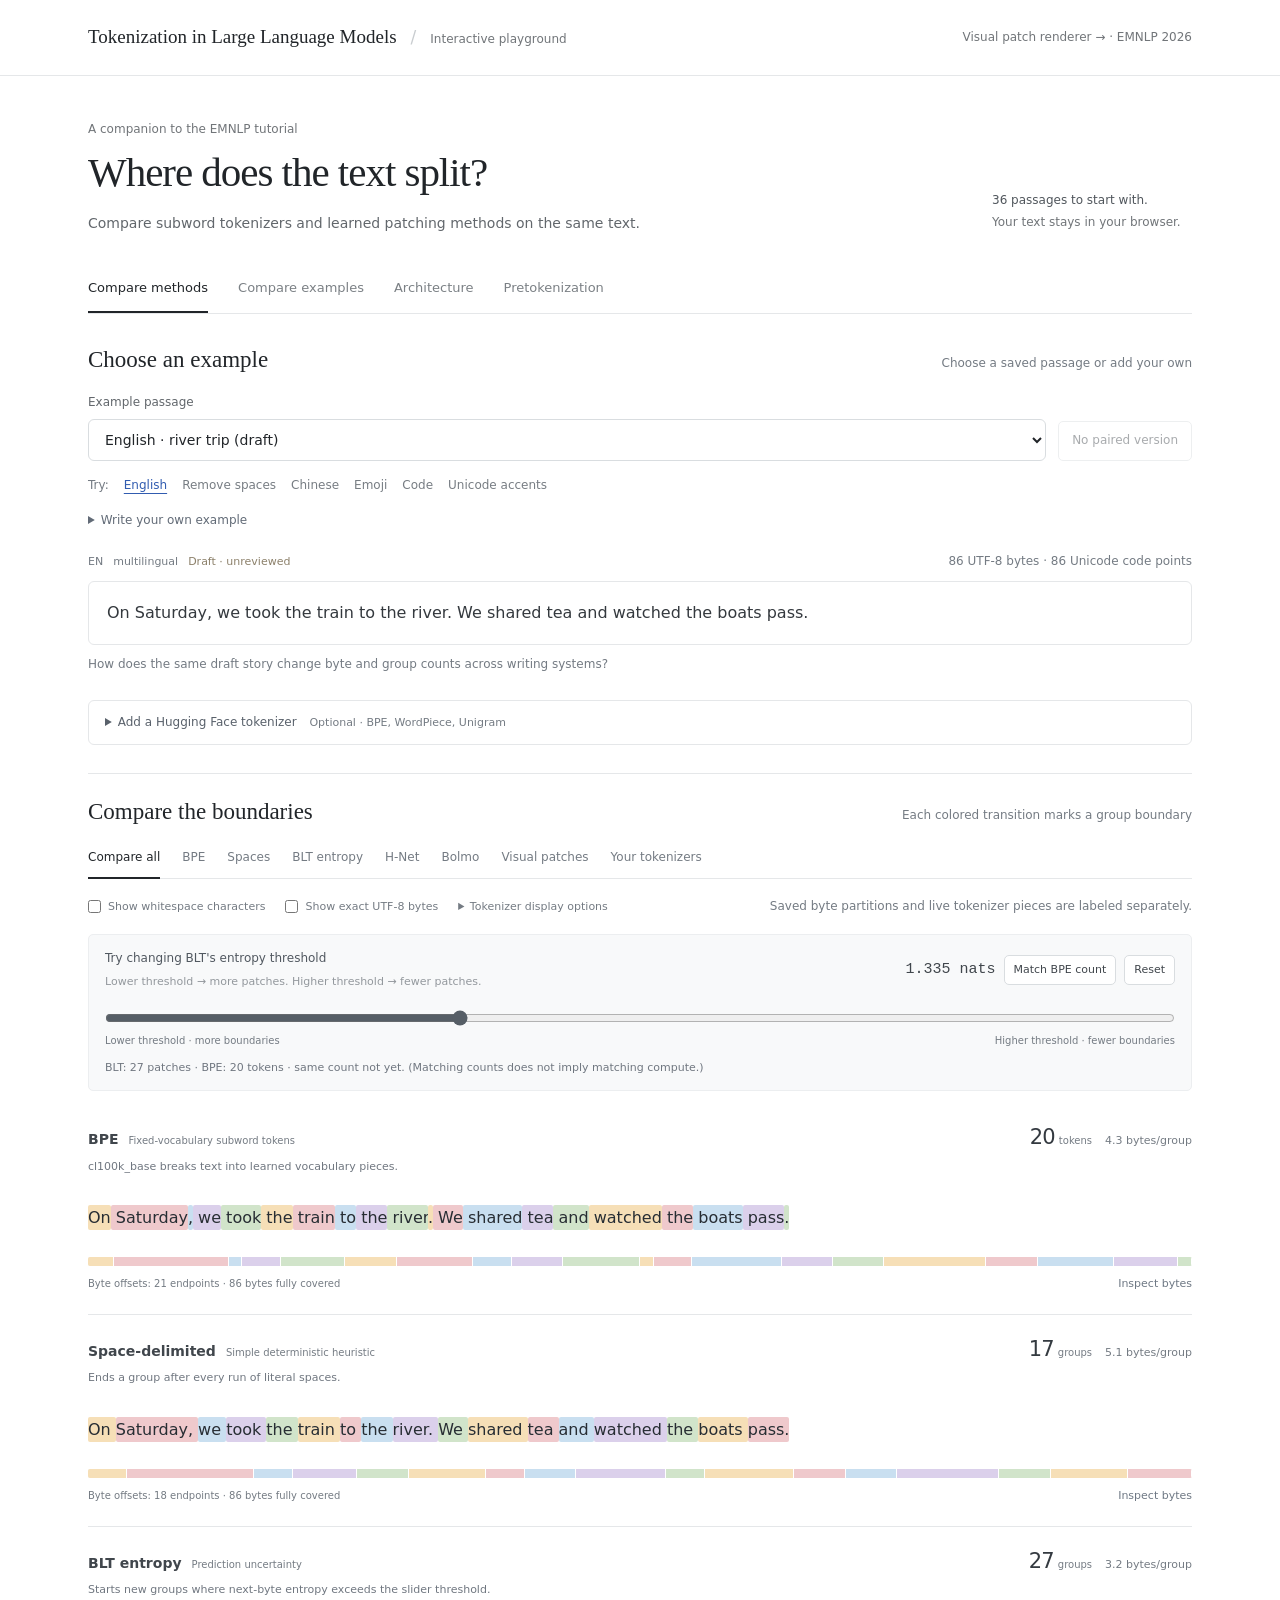
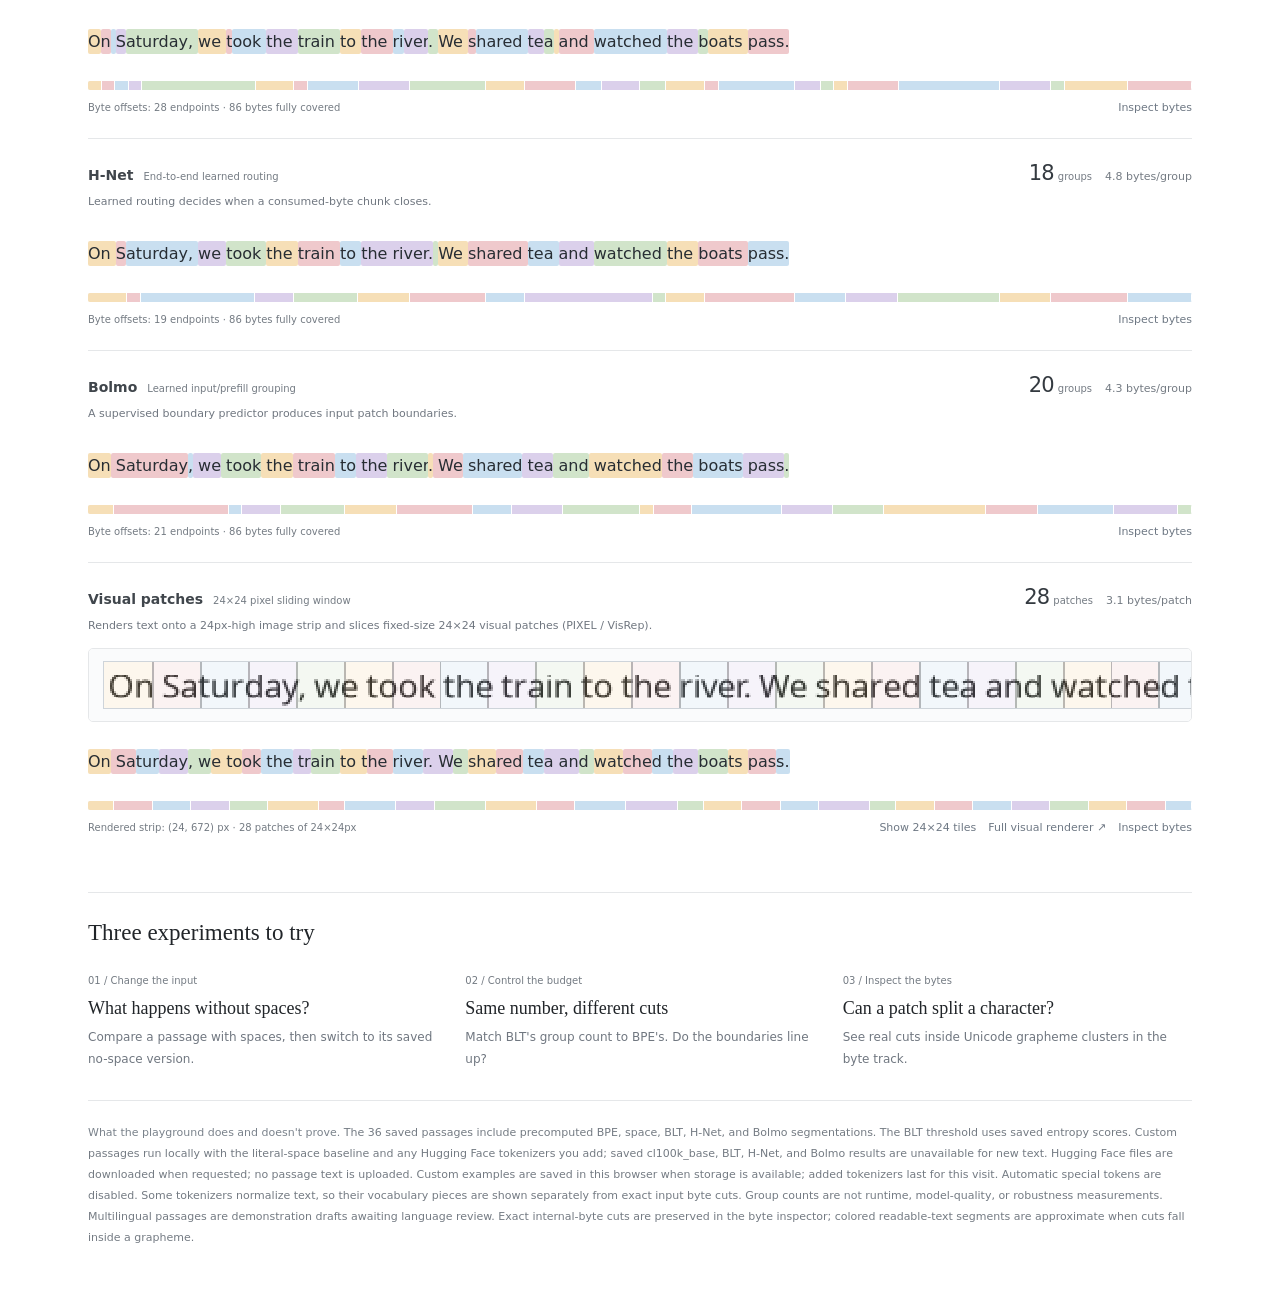
==== commit 1295b215: "add visual patches method and tab to interactive playground" ====
--- a/docs/playground/index.html
+++ b/docs/playground/index.html
@@ -346,10 +346,16 @@
 @media(max-width:580px){.pt-card{padding:16px 14px}.pt-side{padding:16px 14px}}
 @media(prefers-reduced-motion:reduce){html{scroll-behavior:auto}}
 
+
+.visual-strip-box{margin:8px 0 10px;padding:12px 14px;background:#fafbfc;border:1px solid var(--line);border-radius:5px;overflow-x:auto}
+.visual-strip-canvas{display:block;image-rendering:pixelated;image-rendering:crisp-edges;background:#fff;border:1px solid #ced4da}
+.visual-patches-row{display:flex;flex-wrap:wrap;gap:6px;margin:10px 0 6px;padding:10px 12px;background:#f8f9fa;border:1px solid var(--line);border-radius:5px;max-height:240px;overflow:auto}
+.visual-patch-chip{display:flex;flex-direction:column;align-items:center;padding:4px;background:#fff;border:1px solid #dee2e6;border-radius:4px;font:400 9.5px/1.2 ui-monospace,SFMono-Regular,Menlo,monospace;color:#6c757d}
+.visual-patch-chip canvas{display:block;image-rendering:pixelated;image-rendering:crisp-edges;border:1px solid #e9ecef;margin-bottom:3px}
 </style>
 </head>
 <body>
-<header class="top"><div class="brand"><a href="https://tokenization-tutorial.github.io/tutorial/" target="_blank" rel="noopener noreferrer">Tokenization in Large Language Models</a><span class="brand-divider" aria-hidden="true">/</span><span class="brand-current">Interactive playground</span></div><div class="topnote">EMNLP 2026</div></header>
+<header class="top"><div class="brand"><a href="https://tokenization-tutorial.github.io/tutorial/" target="_blank" rel="noopener noreferrer">Tokenization in Large Language Models</a><span class="brand-divider" aria-hidden="true">/</span><span class="brand-current">Interactive playground</span></div><div class="topnote"><a href="../renderer/" style="color:var(--muted);text-decoration:none">Visual patch renderer &rarr;</a> &middot; EMNLP 2026</div></header>
 <main class="container">
 <section class="intro"><div><div class="eyebrow">A companion to the EMNLP tutorial</div><h1 id="introHeadline">Where does the text split?</h1><p id="introDescription">Compare subword tokenizers and learned patching methods on the same text.</p></div><div class="meta-note"><strong>36 passages to start with.</strong><br>Your text stays in your browser.</div></section>
 <nav class="demo-nav" aria-label="Interactive tutorials">
@@ -387,7 +393,7 @@
 </section>
 </details>
 
-<section class="panel tools" aria-labelledby="compareTitle"><div class="sectiontop" ><h2 id="compareTitle">Compare the boundaries</h2><span class="helper">Each colored transition marks a group boundary</span></div><div class="tabs" role="tablist" aria-label="Patching method" id="tabs"><button role="tab" type="button" aria-selected="true" class="tab selected" data-tab="all">Compare all</button><button role="tab" type="button" aria-selected="false" class="tab" data-tab="bpe">BPE</button><button role="tab" type="button" aria-selected="false" class="tab" data-tab="space">Spaces</button><button role="tab" type="button" aria-selected="false" class="tab" data-tab="blt">BLT entropy</button><button role="tab" type="button" aria-selected="false" class="tab" data-tab="hnet">H-Net</button><button role="tab" type="button" aria-selected="false" class="tab" data-tab="bolmo">Bolmo</button><button role="tab" type="button" aria-selected="false" class="tab" data-tab="hf">Your tokenizers</button></div><div class="controls"><div class="switchrow"><label class="switch"><input type="checkbox" id="whitespaceToggle">Show whitespace characters</label><label class="switch"><input type="checkbox" id="bytesToggle">Show exact UTF-8 bytes</label><details class="tokenizer-display-options"><summary>Tokenizer display options</summary><div class="tokenizer-display-settings"><label class="switch"><input type="checkbox" id="hfPiecesToggle">Vocabulary pieces</label><label class="switch"><input type="checkbox" id="tokenIdsToggle">Show token IDs</label><label class="switch"><input type="checkbox" id="hfBytebarToggle">Byte strip</label><label class="switch"><input type="checkbox" id="hfDecodedToggle">Decoded text</label></div></details></div><span class="help" id="viewNote">Click a method tab to focus on one approach.</span></div><section class="slider-shell" id="sliderShell" aria-label="BLT entropy threshold"><div class="slider-header"><div class="slider-left"><div class="slider-title">Try changing BLT's entropy threshold</div><div style="font-size:12px;color:#736b86;margin-top:4px">Lower threshold → more patches. Higher threshold → fewer patches.</div></div><div class="slider-actions"><span class="slider-val" id="thresholdLabel"></span><button type="button" class="slider-action" id="matchBPE" title="Use the saved BLT threshold that yields the same group count as BPE">Match BPE count</button><button type="button" class="slider-action" id="resetBLT">Reset</button></div></div><label for="thresholdInput" class="field-label" style="font-size:0">Entropy threshold</label><input class="range" id="thresholdInput" type="range" step="0.001" aria-label="BLT entropy threshold in nats"><div class="range-hints"><span>Lower threshold · more boundaries</span><span>Higher threshold · fewer boundaries</span></div><div class="slider-meta" id="thresholdNote" aria-live="polite"></div></section><div id="methodList" class="method-list" aria-live="off"></div></section>
+<section class="panel tools" aria-labelledby="compareTitle"><div class="sectiontop" ><h2 id="compareTitle">Compare the boundaries</h2><span class="helper">Each colored transition marks a group boundary</span></div><div class="tabs" role="tablist" aria-label="Patching method" id="tabs"><button role="tab" type="button" aria-selected="true" class="tab selected" data-tab="all">Compare all</button><button role="tab" type="button" aria-selected="false" class="tab" data-tab="bpe">BPE</button><button role="tab" type="button" aria-selected="false" class="tab" data-tab="space">Spaces</button><button role="tab" type="button" aria-selected="false" class="tab" data-tab="blt">BLT entropy</button><button role="tab" type="button" aria-selected="false" class="tab" data-tab="hnet">H-Net</button><button role="tab" type="button" aria-selected="false" class="tab" data-tab="bolmo">Bolmo</button><button role="tab" type="button" aria-selected="false" class="tab" data-tab="visual">Visual patches</button><button role="tab" type="button" aria-selected="false" class="tab" data-tab="hf">Your tokenizers</button></div><div class="controls"><div class="switchrow"><label class="switch"><input type="checkbox" id="whitespaceToggle">Show whitespace characters</label><label class="switch"><input type="checkbox" id="bytesToggle">Show exact UTF-8 bytes</label><details class="tokenizer-display-options"><summary>Tokenizer display options</summary><div class="tokenizer-display-settings"><label class="switch"><input type="checkbox" id="hfPiecesToggle">Vocabulary pieces</label><label class="switch"><input type="checkbox" id="tokenIdsToggle">Show token IDs</label><label class="switch"><input type="checkbox" id="hfBytebarToggle">Byte strip</label><label class="switch"><input type="checkbox" id="hfDecodedToggle">Decoded text</label></div></details></div><span class="help" id="viewNote">Click a method tab to focus on one approach.</span></div><section class="slider-shell" id="sliderShell" aria-label="BLT entropy threshold"><div class="slider-header"><div class="slider-left"><div class="slider-title">Try changing BLT's entropy threshold</div><div style="font-size:12px;color:#736b86;margin-top:4px">Lower threshold → more patches. Higher threshold → fewer patches.</div></div><div class="slider-actions"><span class="slider-val" id="thresholdLabel"></span><button type="button" class="slider-action" id="matchBPE" title="Use the saved BLT threshold that yields the same group count as BPE">Match BPE count</button><button type="button" class="slider-action" id="resetBLT">Reset</button></div></div><label for="thresholdInput" class="field-label" style="font-size:0">Entropy threshold</label><input class="range" id="thresholdInput" type="range" step="0.001" aria-label="BLT entropy threshold in nats"><div class="range-hints"><span>Lower threshold · more boundaries</span><span>Higher threshold · fewer boundaries</span></div><div class="slider-meta" id="thresholdNote" aria-live="polite"></div></section><div id="methodList" class="method-list" aria-live="off"></div></section>
 <section class="ideas" aria-labelledby="ideasTitle"><h2 id="ideasTitle">Three experiments to try</h2><div class="ideas-grid"><button class="idea" data-idea="spaces" type="button"><span class="num">01 / Change the input</span><strong>What happens without spaces?</strong><p>Compare a passage with spaces, then switch to its saved no-space version.</p></button><button class="idea" data-idea="budget" type="button"><span class="num">02 / Control the budget</span><strong>Same number, different cuts</strong><p>Match BLT's group count to BPE's. Do the boundaries line up?</p></button><button class="idea" data-idea="unicode" type="button"><span class="num">03 / Inspect the bytes</span><strong>Can a patch split a character?</strong><p>See real cuts inside Unicode grapheme clusters in the byte track.</p></button></div></section>
 <footer class="footer"><strong>What the playground does and doesn't prove.</strong> The 36 saved passages include precomputed BPE, space, BLT, H-Net, and Bolmo segmentations. The BLT threshold uses saved entropy scores. Custom passages run locally with the literal-space baseline and any Hugging Face tokenizers you add; saved cl100k_base, BLT, H-Net, and Bolmo results are unavailable for new text. Hugging Face files are downloaded when requested; no passage text is uploaded. Custom examples are saved in this browser when storage is available; added tokenizers last for this visit. Automatic special tokens are disabled. Some tokenizers normalize text, so their vocabulary pieces are shown separately from exact input byte cuts. Group counts are <strong>not</strong> runtime, model-quality, or robustness measurements. Multilingual passages are demonstration drafts awaiting language review. Exact internal-byte cuts are preserved in the byte inspector; colored readable-text segments are approximate when cuts fall inside a grapheme.</footer>
 </div>
@@ -445,7 +451,7 @@
 <footer class="footer"><strong>What this playground does and doesn't show.</strong> Each rule set is compiled to a JavaScript regular expression and run live in your browser. The GPT-2 preset reproduces the published GPT-2 pattern exactly, and the real-tokenizer presets use the patterns from each model's Hugging Face tokenizer files (Kimi K2's rewritten in JavaScript syntax). Llama 2 and Gemma use SentencePiece, which has no regex, so their presets only approximate its splitting; GPT-4 style, Whitespace only and BERT-like are simplified approximations too. JavaScript and the Rust regex engine used by the tokenizers can differ in rare edge cases, such as which characters count as whitespace. Only the pre-tokenization step is shown: no BPE merges are applied, so the number of pre-tokens is only a lower bound on the final BPE token count.</footer>
 </div>
 </main>
-<script type="application/json" id="data">{"schema_version":"playground-1.0","examples":[{"id":"parallel_en","title":"English · river trip (draft)","text":"On Saturday, we took the train to the river. We shared tea and watched the boats pass.","languages":["en"],"direction":"ltr","teaching_tags":["parallel","multilingual"],"teaching_question":"How does the same draft story change byte and group counts across writing systems?","review_status":"unreviewed","draft":true,"variant_of":null,"parallel_group":"river_trip","n_bytes":86,"n_codepoints":86,"graphemes":[[0,1,0,1],[1,2,1,2],[2,3,2,3],[3,4,3,4],[4,5,4,5],[5,6,5,6],[6,7,6,7],[7,8,7,8],[8,9,8,9],[9,10,9,10],[10,11,10,11],[11,12,11,12],[12,13,12,13],[13,14,13,14],[14,15,14,15],[15,16,15,16],[16,17,16,17],[17,18,17,18],[18,19,18,19],[19,20,19,20],[20,21,20,21],[21,22,21,22],[22,23,22,23],[23,24,23,24],[24,25,24,25],[25,26,25,26],[26,27,26,27],[27,28,27,28],[28,29,28,29],[29,30,29,30],[30,31,30,31],[31,32,31,32],[32,33,32,33],[33,34,33,34],[34,35,34,35],[35,36,35,36],[36,37,36,37],[37,38,37,38],[38,39,38,39],[39,40,39,40],[40,41,40,41],[41,42,41,42],[42,43,42,43],[43,44,43,44],[44,45,44,45],[45,46,45,46],[46,47,46,47],[47,48,47,48],[48,49,48,49],[49,50,49,50],[50,51,50,51],[51,52,51,52],[52,53,52,53],[53,54,53,54],[54,55,54,55],[55,56,55,56],[56,57,56,57],[57,58,57,58],[58,59,58,59],[59,60,59,60],[60,61,60,61],[61,62,61,62],[62,63,62,63],[63,64,63,64],[64,65,64,65],[65,66,65,66],[66,67,66,67],[67,68,67,68],[68,69,68,69],[69,70,69,70],[70,71,70,71],[71,72,71,72],[72,73,72,73],[73,74,73,74],[74,75,74,75],[75,76,75,76],[76,77,76,77],[77,78,77,78],[78,79,78,79],[79,80,79,80],[80,81,80,81],[81,82,81,82],[82,83,82,83],[83,84,83,84],[84,85,84,85],[85,86,85,86]],"cp_starts":[0,1,2,3,4,5,6,7,8,9,10,11,12,13,14,15,16,17,18,19,20,21,22,23,24,25,26,27,28,29,30,31,32,33,34,35,36,37,38,39,40,41,42,43,44,45,46,47,48,49,50,51,52,53,54,55,56,57,58,59,60,61,62,63,64,65,66,67,68,69,70,71,72,73,74,75,76,77,78,79,80,81,82,83,84,85],"partitions":{"blt":{"cuts":[0,1,2,3,4,13,16,17,21,25,31,34,38,40,43,45,48,49,55,57,58,59,63,71,75,76,81,86],"scores":[3.389322519302368,2.6724321842193604,1.3712470531463623,3.033602237701416,1.4943771362304688,0.2688477337360382,0.16932086646556854,0.002187694190070033,0.007152322679758072,0.0010397585574537516,0.0024586038198322058,0.7755540609359741,0.010715745389461517,2.826629638671875,0.7513848543167114,0.3375900983810425,2.617553949356079,1.3818533420562744,0.6903578042984009,0.016602007672190666,0.006929878145456314,1.8782069683074951,0.8264803290367126,0.2605782747268677,0.04014509916305542,3.4060237407684326,1.127103567123413,0.40659502148628235,0.5642064213752747,0.46580061316490173,0.5092446804046631,2.103368043899536,0.25395467877388,0.08221787214279175,3.260812759399414,0.11538806557655334,0.030826548114418983,0.03017779253423214,3.630923271179199,1.2970068454742432,1.3495928049087524,0.06131332740187645,0.007612993475049734,1.5334136486053467,0.3692423105239868,2.323542594909668,0.5399343967437744,0.18047475814819336,2.5978147983551025,1.4141349792480469,0.8978084325790405,0.6691558957099915,0.03685346618294716,0.1709570735692978,0.013977273367345333,2.103506326675415,0.46278896927833557,1.5496238470077515,1.4510605335235596,1.636539340019226,0.5668403506278992,0.003096135798841715,0.019755840301513672,2.235611915588379,1.243853211402893,0.7361063361167908,0.33421698212623596,0.00031506913364864886,0.047678761184215546,0.028651142492890358,0.04615955054759979,2.2026584148406982,0.31971004605293274,0.07278300076723099,0.052151698619127274,2.9705698490142822,1.7891993522644043,0.6971295475959778,0.03425563871860504,1.0120484828948975,0.5430358052253723,2.825634479522705,0.9938856363296509,1.0155187845230103,0.020025944337248802,0.8762374520301819,0.4686076045036316]},"bolmo":{"cuts":[0,2,11,12,15,20,24,30,33,37,43,44,47,54,58,62,70,74,80,85,86]},"bpe":{"cuts":[0,2,11,12,15,20,24,30,33,37,43,44,47,54,58,62,70,74,80,85,86]},"hnet":{"cuts":[0,3,4,13,16,21,25,31,34,44,45,48,55,59,63,71,75,81,86]},"space":{"cuts":[0,3,13,16,21,25,31,34,38,45,48,55,59,63,71,75,81,86]}},"match":{"threshold":1.5334136486053467,"n_groups":20,"bpe_groups":20,"difference":0,"exact":true}},{"id":"parallel_es","title":"Spanish · river trip (draft)","text":"El sábado tomamos el tren hasta el río. Compartimos un té y vimos pasar los barcos.","languages":["es"],"direction":"ltr","teaching_tags":["parallel","multilingual"],"teaching_question":"How does the same draft story change byte and group counts across writing systems?","review_status":"unreviewed","draft":true,"variant_of":null,"parallel_group":"river_trip","n_bytes":86,"n_codepoints":83,"graphemes":[[0,1,0,1],[1,2,1,2],[2,3,2,3],[3,4,3,4],[4,6,4,5],[6,7,5,6],[7,8,6,7],[8,9,7,8],[9,10,8,9],[10,11,9,10],[11,12,10,11],[12,13,11,12],[13,14,12,13],[14,15,13,14],[15,16,14,15],[16,17,15,16],[17,18,16,17],[18,19,17,18],[19,20,18,19],[20,21,19,20],[21,22,20,21],[22,23,21,22],[23,24,22,23],[24,25,23,24],[25,26,24,25],[26,27,25,26],[27,28,26,27],[28,29,27,28],[29,30,28,29],[30,31,29,30],[31,32,30,31],[32,33,31,32],[33,34,32,33],[34,35,33,34],[35,36,34,35],[36,37,35,36],[37,39,36,37],[39,40,37,38],[40,41,38,39],[41,42,39,40],[42,43,40,41],[43,44,41,42],[44,45,42,43],[45,46,43,44],[46,47,44,45],[47,48,45,46],[48,49,46,47],[49,50,47,48],[50,51,48,49],[51,52,49,50],[52,53,50,51],[53,54,51,52],[54,55,52,53],[55,56,53,54],[56,57,54,55],[57,58,55,56],[58,60,56,57],[60,61,57,58],[61,62,58,59],[62,63,59,60],[63,64,60,61],[64,65,61,62],[65,66,62,63],[66,67,63,64],[67,68,64,65],[68,69,65,66],[69,70,66,67],[70,71,67,68],[71,72,68,69],[72,73,69,70],[73,74,70,71],[74,75,71,72],[75,76,72,73],[76,77,73,74],[77,78,74,75],[78,79,75,76],[79,80,76,77],[80,81,77,78],[81,82,78,79],[82,83,79,80],[83,84,80,81],[84,85,81,82],[85,86,82,83]],"cp_starts":[0,1,2,3,4,6,7,8,9,10,11,12,13,14,15,16,17,18,19,20,21,22,23,24,25,26,27,28,29,30,31,32,33,34,35,36,37,39,40,41,42,43,44,45,46,47,48,49,50,51,52,53,54,55,56,57,58,60,61,62,63,64,65,66,67,68,69,70,71,72,73,74,75,76,77,78,79,80,81,82,83,84,85],"partitions":{"blt":{"cuts":[0,1,2,3,4,6,11,12,13,16,19,22,23,24,27,28,33,36,37,42,43,46,50,54,57,58,59,61,63,64,65,69,73,74,75,79,80,81,86],"scores":[3.389322519302368,3.0102035999298096,2.1328678131103516,2.900430202484131,1.7750613689422607,1.1666361093521118,1.5820151567459106,0.03319276124238968,0.06664126366376877,0.11445242911577225,0.7296886444091797,2.6617319583892822,1.9142502546310425,2.022317409515381,1.2989040613174438,1.2651900053024292,1.4176223278045654,0.4847022294998169,0.31135159730911255,2.8623974323272705,0.7607482671737671,0.08863691985607147,3.2672476768493652,1.7744293212890625,1.490204930305481,1.2996846437454224,0.5907707214355469,2.234764814376831,1.6269367933273315,1.2946165800094604,0.04957527667284012,0.05132877081632614,0.0647595077753067,2.7937417030334473,0.5359706878662109,0.11135503649711609,3.1561217308044434,1.4177507162094116,0.7949278354644775,0.031598638743162155,1.0207254886627197,0.6415785551071167,2.785548448562622,1.5367858409881592,1.1240737438201904,1.2305891513824463,1.559773564338684,0.7826189994812012,1.3272497653961182,1.1169228553771973,1.9343773126602173,0.1586718112230301,0.030509158968925476,0.13587310910224915,2.5600266456604004,0.08159255981445312,0.8487472534179688,2.921421527862549,1.7641377449035645,1.4028030633926392,0.5196536183357239,2.582529306411743,0.15676544606685638,2.5876169204711914,1.5659165382385254,2.187242269515991,0.37837499380111694,0.20649313926696777,0.7199381589889526,2.5688438415527344,1.2026070356369019,0.26865145564079285,1.2664315700531006,1.5416088104248047,1.4357644319534302,2.568081855773926,0.7960745692253113,0.5072299242019653,0.022307315841317177,3.1304261684417725,1.9246420860290527,2.1805944442749023,1.149413824081421,0.049963824450969696,0.04894955828785896,0.8452661633491516,0.6817770004272461]},"bolmo":{"cuts":[0,2,10,18,21,26,32,35,40,41,49,53,56,60,62,68,72,74,78,82,85,86]},"bpe":{"cuts":[0,2,10,14,18,21,26,32,35,37,40,41,45,49,53,56,60,62,64,68,74,78,82,85,86]},"hnet":{"cuts":[0,1,3,5,7,8,9,10,11,14,16,17,19,22,27,31,32,33,36,38,40,41,42,54,57,59,61,63,66,67,69,73,74,75,79,83,86]},"space":{"cuts":[0,3,11,19,22,27,33,36,42,54,57,61,63,69,75,79,86]}},"match":{"threshold":1.7750613689422607,"n_groups":24,"bpe_groups":24,"difference":0,"exact":true}},{"id":"parallel_de","title":"German · river trip (draft)","text":"Am Samstag fuhren wir mit dem Zug zum Fluss. Wir tranken zusammen Tee und sahen den Booten zu.","languages":["de"],"direction":"ltr","teaching_tags":["parallel","multilingual"],"teaching_question":"How does the same draft story change byte and group counts across writing systems?","review_status":"unreviewed","draft":true,"variant_of":null,"parallel_group":"river_trip","n_bytes":94,"n_codepoints":94,"graphemes":[[0,1,0,1],[1,2,1,2],[2,3,2,3],[3,4,3,4],[4,5,4,5],[5,6,5,6],[6,7,6,7],[7,8,7,8],[8,9,8,9],[9,10,9,10],[10,11,10,11],[11,12,11,12],[12,13,12,13],[13,14,13,14],[14,15,14,15],[15,16,15,16],[16,17,16,17],[17,18,17,18],[18,19,18,19],[19,20,19,20],[20,21,20,21],[21,22,21,22],[22,23,22,23],[23,24,23,24],[24,25,24,25],[25,26,25,26],[26,27,26,27],[27,28,27,28],[28,29,28,29],[29,30,29,30],[30,31,30,31],[31,32,31,32],[32,33,32,33],[33,34,33,34],[34,35,34,35],[35,36,35,36],[36,37,36,37],[37,38,37,38],[38,39,38,39],[39,40,39,40],[40,41,40,41],[41,42,41,42],[42,43,42,43],[43,44,43,44],[44,45,44,45],[45,46,45,46],[46,47,46,47],[47,48,47,48],[48,49,48,49],[49,50,49,50],[50,51,50,51],[51,52,51,52],[52,53,52,53],[53,54,53,54],[54,55,54,55],[55,56,55,56],[56,57,56,57],[57,58,57,58],[58,59,58,59],[59,60,59,60],[60,61,60,61],[61,62,61,62],[62,63,62,63],[63,64,63,64],[64,65,64,65],[65,66,65,66],[66,67,66,67],[67,68,67,68],[68,69,68,69],[69,70,69,70],[70,71,70,71],[71,72,71,72],[72,73,72,73],[73,74,73,74],[74,75,74,75],[75,76,75,76],[76,77,76,77],[77,78,77,78],[78,79,78,79],[79,80,79,80],[80,81,80,81],[81,82,81,82],[82,83,82,83],[83,84,83,84],[84,85,84,85],[85,86,85,86],[86,87,86,87],[87,88,87,88],[88,89,88,89],[89,90,89,90],[90,91,90,91],[91,92,91,92],[92,93,92,93],[93,94,93,94]],"cp_starts":[0,1,2,3,4,5,6,7,8,9,10,11,12,13,14,15,16,17,18,19,20,21,22,23,24,25,26,27,28,29,30,31,32,33,34,35,36,37,38,39,40,41,42,43,44,45,46,47,48,49,50,51,52,53,54,55,56,57,58,59,60,61,62,63,64,65,66,67,68,69,70,71,72,73,74,75,76,77,78,79,80,81,82,83,84,85,86,87,88,89,90,91,92,93],"partitions":{"blt":{"cuts":[0,1,2,4,5,6,10,11,12,13,15,18,19,20,22,26,30,31,32,33,34,38,39,41,43,45,46,49,50,51,52,54,57,59,65,66,67,68,69,70,74,75,76,80,82,84,85,86,87,88,89,90,91,93,94],"scores":[3.389322519302368,2.8694686889648438,1.9092707633972168,0.8888281583786011,2.5479257106781006,2.7927346229553223,2.187774181365967,1.0491430759429932,0.7324555516242981,0.11750296503305435,1.3449904918670654,3.796663284301758,1.8210984468460083,1.4197497367858887,0.5924827456474304,1.3378982543945312,1.1649212837219238,1.244758129119873,3.6625418663024902,1.42369544506073,1.4669338464736938,0.8080271482467651,3.442854881286621,1.2845935821533203,1.1595176458358765,0.541512668132782,3.4877398014068604,0.4726625978946686,1.1546499729156494,0.0972767248749733,3.5299267768859863,2.0054426193237305,1.902356743812561,2.271935224533081,3.0578839778900146,0.25033971667289734,1.2269866466522217,0.07896606624126434,3.4846973419189453,2.1873061656951904,1.2412092685699463,1.5404317378997803,0.16186615824699402,2.2437844276428223,0.9703143835067749,2.906120777130127,1.5196328163146973,1.2984880208969116,0.7140812277793884,3.0967025756835938,1.7667527198791504,1.5415399074554443,1.6683567762374878,0.5781930088996887,1.7611368894577026,0.8974776268005371,1.3114979267120361,3.1717472076416016,0.7002428770065308,1.7829018831253052,0.9604697227478027,0.05464736744761467,0.025155454874038696,0.02767268568277359,0.03605029359459877,1.5442949533462524,2.327893018722534,2.421470880508423,2.1570868492126465,2.074293375015259,3.0102040767669678,0.09778255224227905,0.3277055323123932,0.04930286109447479,3.576305866241455,1.9424511194229126,1.7710602283477783,0.8370343446731567,0.09298568218946457,0.5357972979545593,2.9705350399017334,1.2162173986434937,1.38214910030365,0.326984703540802,3.501673460006714,2.0514206886291504,2.458155870437622,1.5766984224319458,1.6399431228637695,1.944596529006958,1.495980978012085,3.1317882537841797,0.2668747305870056,1.6729718446731567,0.6756098866462708]},"bolmo":{"cuts":[0,2,10,15,17,21,25,29,31,33,37,40,43,44,48,56,65,69,73,76,79,83,90,93,94]},"bpe":{"cuts":[0,2,6,10,12,14,17,21,25,29,33,37,40,43,44,48,51,56,65,69,73,76,79,83,88,90,93,94]},"hnet":{"cuts":[0,1,3,7,8,9,11,14,15,17,18,22,25,26,30,31,32,33,34,35,36,38,43,44,45,48,49,54,57,58,59,61,66,67,70,74,77,79,80,84,85,88,90,91,92,93,94]},"space":{"cuts":[0,3,11,18,22,26,30,34,38,45,49,57,66,70,74,80,84,91,94]}},"match":{"threshold":2.074293375015259,"n_groups":27,"bpe_groups":27,"difference":0,"exact":true}},{"id":"parallel_tr","title":"Turkish · river trip (draft)","text":"Cumartesi günü trenle nehre gittik. Birlikte çay içtik ve geçen tekneleri izledik.","languages":["tr"],"direction":"ltr","teaching_tags":["parallel","multilingual"],"teaching_question":"How does the same draft story change byte and group counts across writing systems?","review_status":"unreviewed","draft":true,"variant_of":null,"parallel_group":"river_trip","n_bytes":87,"n_codepoints":82,"graphemes":[[0,1,0,1],[1,2,1,2],[2,3,2,3],[3,4,3,4],[4,5,4,5],[5,6,5,6],[6,7,6,7],[7,8,7,8],[8,9,8,9],[9,10,9,10],[10,11,10,11],[11,13,11,12],[13,14,12,13],[14,16,13,14],[16,17,14,15],[17,18,15,16],[18,19,16,17],[19,20,17,18],[20,21,18,19],[21,22,19,20],[22,23,20,21],[23,24,21,22],[24,25,22,23],[25,26,23,24],[26,27,24,25],[27,28,25,26],[28,29,26,27],[29,30,27,28],[30,31,28,29],[31,32,29,30],[32,33,30,31],[33,34,31,32],[34,35,32,33],[35,36,33,34],[36,37,34,35],[37,38,35,36],[38,39,36,37],[39,40,37,38],[40,41,38,39],[41,42,39,40],[42,43,40,41],[43,44,41,42],[44,45,42,43],[45,46,43,44],[46,47,44,45],[47,49,45,46],[49,50,46,47],[50,51,47,48],[51,52,48,49],[52,53,49,50],[53,55,50,51],[55,56,51,52],[56,57,52,53],[57,58,53,54],[58,59,54,55],[59,60,55,56],[60,61,56,57],[61,62,57,58],[62,63,58,59],[63,64,59,60],[64,66,60,61],[66,67,61,62],[67,68,62,63],[68,69,63,64],[69,70,64,65],[70,71,65,66],[71,72,66,67],[72,73,67,68],[73,74,68,69],[74,75,69,70],[75,76,70,71],[76,77,71,72],[77,78,72,73],[78,79,73,74],[79,80,74,75],[80,81,75,76],[81,82,76,77],[82,83,77,78],[83,84,78,79],[84,85,79,80],[85,86,80,81],[86,87,81,82]],"cp_starts":[0,1,2,3,4,5,6,7,8,9,10,11,13,14,16,17,18,19,20,21,22,23,24,25,26,27,28,29,30,31,32,33,34,35,36,37,38,39,40,41,42,43,44,45,46,47,49,50,51,52,53,55,56,57,58,59,60,61,62,63,64,66,67,68,69,70,71,72,73,74,75,76,77,78,79,80,81,82,83,84,85,86],"partitions":{"blt":{"cuts":[0,1,2,3,4,5,6,7,9,10,11,12,13,14,16,17,18,19,20,22,23,24,25,26,27,29,30,31,32,33,34,35,36,38,39,40,41,42,43,44,45,46,47,48,49,50,51,52,53,56,57,58,59,61,62,63,64,66,67,68,69,70,71,72,73,74,75,76,77,78,79,80,81,83,84,85,86,87],"scores":[3.389322519302368,2.224109411239624,1.8372315168380737,1.6108794212341309,1.6375700235366821,2.4020681381225586,1.9876744747161865,2.6038131713867188,1.268174171447754,2.4449174404144287,3.8362183570861816,1.7976692914962769,1.8964948654174805,1.6486964225769043,1.3717786073684692,0.6102951169013977,2.0060386657714844,3.8796002864837646,1.8959577083587646,1.6375168561935425,2.566500663757324,0.9496467709541321,2.075270652770996,2.75339674949646,3.5857057571411133,1.774837613105774,2.870858669281006,2.7993557453155518,1.0141932964324951,2.3290958404541016,3.6474132537841797,2.0962865352630615,2.844104290008545,2.2203242778778076,1.7741055488586426,2.2404398918151855,2.4381160736083984,1.229867935180664,3.6129841804504395,2.233637809753418,2.745774745941162,2.1531717777252197,1.5035873651504517,1.5355397462844849,2.0789027214050293,1.8569324016571045,2.2462775707244873,3.463191032409668,2.301680326461792,1.917954683303833,2.722121238708496,3.057755708694458,3.4389588832855225,2.7936339378356934,0.21140070259571075,1.2620062828063965,1.608593225479126,2.6114981174468994,2.27941632270813,3.2208268642425537,1.2057706117630005,1.8074851036071777,3.3761682510375977,1.9369646310806274,2.6903858184814453,0.1856071501970291,1.882272481918335,1.9412111043930054,2.2822790145874023,3.184988021850586,1.9524444341659546,2.6576573848724365,2.412388324737549,2.008134126663208,2.611107349395752,2.268706798553467,2.0939102172851562,2.090064287185669,2.1285014152526855,3.2291862964630127,2.3431148529052734,2.6592814922332764,0.9892063140869141,2.704050064086914,2.0580103397369385,2.4401333332061768,1.8904995918273926,0.8341118097305298]},"bolmo":{"cuts":[0,6,9,14,16,21,23,27,29,34,36,37,41,44,46,51,55,58,61,66,68,77,78,81,84,86,87]},"bpe":{"cuts":[0,3,6,9,14,16,21,23,27,29,31,34,36,37,41,44,46,49,51,55,56,58,61,66,68,73,77,78,81,84,86,87]},"hnet":{"cuts":[0,1,3,4,6,9,10,12,14,15,17,22,24,27,28,30,33,36,37,38,42,44,45,47,48,49,50,51,52,54,56,58,59,62,65,68,69,72,76,78,79,81,83,85,86,87]},"space":{"cuts":[0,10,17,24,30,38,47,52,59,62,69,79,87]}},"match":{"threshold":2.412388324737549,"n_groups":31,"bpe_groups":31,"difference":0,"exact":true}},{"id":"parallel_fi","title":"Finnish · river trip (draft)","text":"Lauantaina matkustimme junalla joelle. Joimme yhdessä teetä ja katselimme ohi kulkevia veneitä.","languages":["fi"],"direction":"ltr","teaching_tags":["parallel","multilingual"],"teaching_question":"How does the same draft story change byte and group counts across writing systems?","review_status":"unreviewed","draft":true,"variant_of":null,"parallel_group":"river_trip","n_bytes":98,"n_codepoints":95,"graphemes":[[0,1,0,1],[1,2,1,2],[2,3,2,3],[3,4,3,4],[4,5,4,5],[5,6,5,6],[6,7,6,7],[7,8,7,8],[8,9,8,9],[9,10,9,10],[10,11,10,11],[11,12,11,12],[12,13,12,13],[13,14,13,14],[14,15,14,15],[15,16,15,16],[16,17,16,17],[17,18,17,18],[18,19,18,19],[19,20,19,20],[20,21,20,21],[21,22,21,22],[22,23,22,23],[23,24,23,24],[24,25,24,25],[25,26,25,26],[26,27,26,27],[27,28,27,28],[28,29,28,29],[29,30,29,30],[30,31,30,31],[31,32,31,32],[32,33,32,33],[33,34,33,34],[34,35,34,35],[35,36,35,36],[36,37,36,37],[37,38,37,38],[38,39,38,39],[39,40,39,40],[40,41,40,41],[41,42,41,42],[42,43,42,43],[43,44,43,44],[44,45,44,45],[45,46,45,46],[46,47,46,47],[47,48,47,48],[48,49,48,49],[49,50,49,50],[50,51,50,51],[51,52,51,52],[52,54,52,53],[54,55,53,54],[55,56,54,55],[56,57,55,56],[57,58,56,57],[58,59,57,58],[59,61,58,59],[61,62,59,60],[62,63,60,61],[63,64,61,62],[64,65,62,63],[65,66,63,64],[66,67,64,65],[67,68,65,66],[68,69,66,67],[69,70,67,68],[70,71,68,69],[71,72,69,70],[72,73,70,71],[73,74,71,72],[74,75,72,73],[75,76,73,74],[76,77,74,75],[77,78,75,76],[78,79,76,77],[79,80,77,78],[80,81,78,79],[81,82,79,80],[82,83,80,81],[83,84,81,82],[84,85,82,83],[85,86,83,84],[86,87,84,85],[87,88,85,86],[88,89,86,87],[89,90,87,88],[90,91,88,89],[91,92,89,90],[92,93,90,91],[93,94,91,92],[94,95,92,93],[95,97,93,94],[97,98,94,95]],"cp_starts":[0,1,2,3,4,5,6,7,8,9,10,11,12,13,14,15,16,17,18,19,20,21,22,23,24,25,26,27,28,29,30,31,32,33,34,35,36,37,38,39,40,41,42,43,44,45,46,47,48,49,50,51,52,54,55,56,57,58,59,61,62,63,64,65,66,67,68,69,70,71,72,73,74,75,76,77,78,79,80,81,82,83,84,85,86,87,88,89,90,91,92,93,94,95,97],"partitions":{"blt":{"cuts":[0,1,2,4,5,6,7,8,9,10,11,12,13,14,15,16,17,18,19,20,21,22,23,24,25,26,27,28,29,30,31,32,33,34,35,36,37,39,40,41,43,44,45,46,47,48,49,50,51,55,56,57,58,59,61,62,65,66,67,68,70,71,72,75,76,77,79,80,81,82,83,84,85,87,88,89,90,91,92,93,94,95,97,98],"scores":[3.389322519302368,1.9728463888168335,2.573542356491089,1.0898408889770508,2.148688793182373,1.9224464893341064,2.5331408977508545,2.5342719554901123,2.158240795135498,1.7921350002288818,1.3811206817626953,3.7634060382843018,1.5055303573608398,2.3640246391296387,2.328873872756958,1.3861231803894043,2.0513038635253906,2.156039237976074,2.2287545204162598,2.3046274185180664,2.349381685256958,1.7400693893432617,2.3637661933898926,3.866558074951172,1.676375389099121,2.837785482406616,1.840421438217163,2.67647647857666,2.5565032958984375,1.9879388809204102,2.8384883403778076,3.624178886413574,1.6644833087921143,3.0126278400421143,2.561793804168701,2.4923951625823975,1.580114722251892,2.330519914627075,1.3103598356246948,3.594788074493408,1.7146122455596924,1.654991865158081,0.7169585227966309,2.5575318336486816,1.612990140914917,2.289088249206543,3.515298843383789,2.559473752975464,1.428923487663269,1.3983006477355957,2.2662911415100098,2.283439874649048,1.002123236656189,0.052216652780771255,1.3139595985412598,3.0695600509643555,1.9319863319396973,2.325894832611084,2.0078043937683105,1.8891781568527222,0.017019618302583694,2.2203736305236816,3.0172905921936035,1.243005633354187,1.0526180267333984,3.044776201248169,1.9395567178726196,2.5808558464050293,1.9122730493545532,1.0873894691467285,2.6382694244384766,1.9680033922195435,2.6507880687713623,1.2777509689331055,1.0336143970489502,1.7413678169250488,3.050316333770752,2.0314135551452637,0.9225495457649231,2.5193064212799072,2.9796299934387207,1.8002232313156128,2.3377022743225098,2.2609503269195557,1.6745821237564087,2.3902554512023926,1.209039330482483,2.799314022064209,1.4914166927337646,2.9612669944763184,1.6285090446472168,2.027728319168091,2.026109457015991,2.353200674057007,1.579850196838379,1.8271069526672363,0.17277580499649048,1.4562642574310303,0.6341801285743713]},"bolmo":{"cuts":[0,3,6,9,10,14,18,22,26,30,37,38,45,47,52,54,59,61,64,75,79,81,85,86,87,88,93,95,97,98]},"bpe":{"cuts":[0,1,3,6,10,14,15,18,20,22,26,30,33,37,38,41,43,45,47,49,52,54,57,59,61,64,66,69,73,75,77,79,83,85,88,93,97,98]},"hnet":{"cuts":[0,4,7,8,10,11,15,16,20,21,23,27,29,30,31,34,36,38,39,43,44,46,48,49,50,51,52,53,55,60,61,62,64,65,67,69,70,72,73,74,76,78,80,82,84,86,88,89,92,94,96,98]},"space":{"cuts":[0,11,23,31,39,46,55,62,65,76,80,89,98]}},"match":{"threshold":2.325894832611084,"n_groups":37,"bpe_groups":37,"difference":0,"exact":true}},{"id":"parallel_ar","title":"Arabic · river trip (draft)","text":"يوم السبت ذهبنا بالقطار إلى النهر. شربنا الشاي معًا وشاهدنا القوارب تمر.","languages":["ar"],"direction":"rtl","teaching_tags":["parallel","multilingual"],"teaching_question":"How does the same draft story change byte and group counts across writing systems?","review_status":"unreviewed","draft":true,"variant_of":null,"parallel_group":"river_trip","n_bytes":131,"n_codepoints":72,"graphemes":[[0,2,0,1],[2,4,1,2],[4,6,2,3],[6,7,3,4],[7,9,4,5],[9,11,5,6],[11,13,6,7],[13,15,7,8],[15,17,8,9],[17,18,9,10],[18,20,10,11],[20,22,11,12],[22,24,12,13],[24,26,13,14],[26,28,14,15],[28,29,15,16],[29,31,16,17],[31,33,17,18],[33,35,18,19],[35,37,19,20],[37,39,20,21],[39,41,21,22],[41,43,22,23],[43,44,23,24],[44,46,24,25],[46,48,25,26],[48,50,26,27],[50,51,27,28],[51,53,28,29],[53,55,29,30],[55,57,30,31],[57,59,31,32],[59,61,32,33],[61,62,33,34],[62,63,34,35],[63,65,35,36],[65,67,36,37],[67,69,37,38],[69,71,38,39],[71,73,39,40],[73,74,40,41],[74,76,41,42],[76,78,42,43],[78,80,43,44],[80,82,44,45],[82,84,45,46],[84,85,46,47],[85,87,47,48],[87,91,48,50],[91,93,50,51],[93,94,51,52],[94,96,52,53],[96,98,53,54],[98,100,54,55],[100,102,55,56],[102,104,56,57],[104,106,57,58],[106,108,58,59],[108,109,59,60],[109,111,60,61],[111,113,61,62],[113,115,62,63],[115,117,63,64],[117,119,64,65],[119,121,65,66],[121,123,66,67],[123,124,67,68],[124,126,68,69],[126,128,69,70],[128,130,70,71],[130,131,71,72]],"cp_starts":[0,2,4,6,7,9,11,13,15,17,18,20,22,24,26,28,29,31,33,35,37,39,41,43,44,46,48,50,51,53,55,57,59,61,62,63,65,67,69,71,73,74,76,78,80,82,84,85,87,89,91,93,94,96,98,100,102,104,106,108,109,111,113,115,117,119,121,123,124,126,128,130],"partitions":{"blt":{"cuts":[0,1,3,5,6,7,8,12,14,16,17,18,19,21,23,24,25,26,27,28,29,30,32,36,38,40,42,43,44,45,47,51,52,56,58,61,63,64,66,68,69,70,75,79,81,83,86,88,90,92,93,95,97,99,101,104,105,110,114,116,118,120,121,122,123,125,127,129,131],"scores":[3.389322519302368,2.230053663253784,1.1332247257232666,2.3402132987976074,1.1370617151260376,2.5933215618133545,1.4798635244369507,2.1976513862609863,2.5127854347229004,0.540678083896637,0.6375994682312012,0.7249882817268372,2.86204195022583,0.7580256462097168,2.3318679332733154,0.9701210260391235,1.479331135749817,1.3623634576797485,1.907595157623291,2.1006782054901123,0.9535151720046997,2.1844403743743896,1.2049449682235718,1.7472560405731201,1.4700586795806885,1.7799028158187866,1.538051962852478,1.5984667539596558,1.4343037605285645,2.001495361328125,2.6413800716400146,0.7899474501609802,2.0119121074676514,1.309364676475525,1.0414361953735352,0.9510378241539001,1.9102849960327148,0.8520742058753967,2.0380983352661133,1.1398850679397583,1.7902629375457764,1.1174376010894775,2.3178911209106445,1.5373443365097046,1.8645882606506348,2.2730202674865723,0.7819145321846008,1.6909501552581787,0.8431586623191833,0.9291024208068848,0.21101345121860504,1.739628791809082,2.2479066848754883,0.36985015869140625,0.16069388389587402,0.6790743470191956,2.060533285140991,0.7785214781761169,2.1042909622192383,1.1801903247833252,1.1372126340866089,1.4859094619750977,1.1197195053100586,2.7732462882995605,2.4732179641723633,0.8793845772743225,1.8451871871948242,0.9248166084289551,2.6773557662963867,1.4569220542907715,1.8665961027145386,1.2397427558898926,0.9155170917510986,1.0855612754821777,1.0936822891235352,2.639796733856201,0.3606918156147003,0.12288851290941238,0.7253672480583191,2.8750007152557373,0.628695547580719,1.7451698780059814,0.7761070728302002,2.1748600006103516,1.0687806606292725,0.9811257123947144,2.162510633468628,0.7768268585205078,2.690537452697754,1.0374857187271118,1.9407477378845215,1.0826334953308105,1.3842943906784058,1.3773417472839355,1.2053277492523193,2.1892306804656982,1.1598179340362549,2.4946417808532715,0.692980170249939,1.4852571487426758,0.7924603223800659,1.3715564012527466,1.3086981773376465,1.3239719867706299,1.4960944652557373,1.800660252571106,1.332828402519226,0.515897274017334,1.0518375635147095,1.0155320167541504,2.333503246307373,0.3107772469520569,0.1679309457540512,0.7453827261924744,1.8395402431488037,0.4579147696495056,1.8804470300674438,0.8472404479980469,1.9036625623703003,0.9512943029403687,2.4001073837280273,1.488802194595337,1.7300704717636108,1.3565714359283447,1.0321458578109741,2.4000086784362793,0.7339666485786438,2.3076839447021484,1.0666638612747192,2.085057258605957,0.9906795024871826,0.7478405833244324]},"bolmo":{"cuts":[0,2,4,6,11,13,15,17,19,20,22,24,26,28,31,35,37,39,43,46,50,55,57,59,61,62,65,67,69,71,73,78,80,82,84,87,89,90,91,93,96,98,100,102,106,108,113,115,117,121,123,126,128,130,131]},"bpe":{"cuts":[0,2,4,6,11,13,15,17,19,20,22,24,26,28,31,35,37,39,43,46,50,55,57,59,61,62,65,67,69,71,73,78,80,82,84,87,89,90,91,93,96,98,100,102,104,106,108,113,115,117,121,123,126,128,130,131]},"hnet":{"cuts":[0,1,3,4,5,6,7,8,12,14,15,16,18,19,20,21,22,23,24,25,26,27,29,30,32,34,36,37,38,39,40,42,44,45,47,49,50,51,52,56,58,60,62,63,64,66,68,70,71,72,74,75,79,80,81,83,85,86,88,89,90,91,92,94,95,97,99,101,103,105,107,109,110,114,115,116,117,118,120,122,124,125,127,128,129,131]},"space":{"cuts":[0,7,18,29,44,51,63,74,85,94,109,124,131]}},"match":{"threshold":1.488802194595337,"n_groups":55,"bpe_groups":55,"difference":0,"exact":true}},{"id":"parallel_hi","title":"Hindi · river trip (draft)","text":"शनिवार को हम ट्रेन से नदी तक गए। हमने साथ में चाय पी और नावों को गुजरते देखा।","languages":["hi"],"direction":"ltr","teaching_tags":["parallel","multilingual"],"teaching_question":"How does the same draft story change byte and group counts across writing systems?","review_status":"unreviewed","draft":true,"variant_of":null,"parallel_group":"river_trip","n_bytes":197,"n_codepoints":77,"graphemes":[[0,3,0,1],[3,9,1,3],[9,15,3,5],[15,18,5,6],[18,19,6,7],[19,25,7,9],[25,26,9,10],[26,29,10,11],[29,32,11,12],[32,33,12,13],[33,45,13,17],[45,48,17,18],[48,49,18,19],[49,55,19,21],[55,56,21,22],[56,59,22,23],[59,65,23,25],[65,66,25,26],[66,69,26,27],[69,72,27,28],[72,73,28,29],[73,76,29,30],[76,79,30,31],[79,82,31,32],[82,83,32,33],[83,86,33,34],[86,89,34,35],[89,95,35,37],[95,96,37,38],[96,102,38,40],[102,105,40,41],[105,106,41,42],[106,115,42,45],[115,116,45,46],[116,122,46,48],[122,125,48,49],[125,126,49,50],[126,132,50,52],[132,133,52,53],[133,136,53,54],[136,139,54,55],[139,140,55,56],[140,146,56,58],[146,155,58,61],[155,156,61,62],[156,162,62,64],[162,163,64,65],[163,169,65,67],[169,172,67,68],[172,175,68,69],[175,181,69,71],[181,182,71,72],[182,188,72,74],[188,194,74,76],[194,197,76,77]],"cp_starts":[0,3,6,9,12,15,18,19,22,25,26,29,32,33,36,39,42,45,48,49,52,55,56,59,62,65,66,69,72,73,76,79,82,83,86,89,92,95,96,99,102,105,106,109,112,115,116,119,122,125,126,129,132,133,136,139,140,143,146,149,152,155,156,159,162,163,166,169,172,175,178,181,182,185,188,191,194],"partitions":{"blt":{"cuts":[0,1,2,5,8,11,14,17,19,21,24,28,31,35,38,44,47,51,54,58,61,64,68,71,75,78,81,85,88,91,98,101,104,108,118,121,124,128,131,135,142,145,148,151,154,158,161,165,168,171,174,177,180,184,187,190,193,197],"scores":[3.389322519302368,2.2022898197174072,3.2668638229370117,0.07597297430038452,0.6770181059837341,2.3882603645324707,0.8127824068069458,0.69765305519104,2.422365427017212,0.49310630559921265,0.01283701416105032,2.861440658569336,0.27879369258880615,0.2853015661239624,1.940784215927124,0.34614741802215576,0.003064681077376008,3.1481263637542725,1.028932809829712,1.4767674207687378,0.040895603597164154,2.945014715194702,0.038568079471588135,0.5493016839027405,1.788480281829834,0.857222855091095,0.7906852960586548,0.06336485594511032,3.219291925430298,0.04352686554193497,0.7940121293067932,1.8750498294830322,0.7984822988510132,0.5245794653892517,0.11193487048149109,3.131096601486206,0.15748652815818787,0.624508261680603,2.0048985481262207,0.03949153795838356,0.009307198226451874,1.120918869972229,0.3233400285243988,0.700733482837677,1.9684466123580933,0.5896362066268921,0.09804919362068176,2.960787296295166,1.0287666320800781,0.7515426874160767,0.09745476394891739,3.0404210090637207,0.05586967617273331,0.7148682475090027,1.718103051185608,0.656552791595459,0.7630952000617981,0.052499137818813324,3.1733155250549316,0.14509162306785583,0.6958539485931396,2.2574822902679443,0.4284721612930298,0.7001163363456726,1.3903216123580933,0.7562049031257629,0.5162200331687927,0.06636996567249298,3.194596767425537,0.11218501627445221,0.691513180732727,2.1967966556549072,0.826839029788971,0.43987351655960083,0.0471465066075325,3.1530275344848633,0.0292983278632164,0.707607090473175,2.7226154804229736,1.1060328483581543,0.4679054319858551,2.6759889125823975,1.2869288921356201,0.6807317137718201,0.05531255900859833,3.16227388381958,0.06702566146850586,0.7482911348342896,2.1201844215393066,0.6980549097061157,0.6742122173309326,2.307056427001953,0.8754245042800903,0.6931636929512024,1.2470648288726807,0.5768468976020813,0.48735177516937256,0.04970303550362587,3.0698883533477783,0.05913517624139786,0.7307000756263733,2.605229377746582,0.24437831342220306,0.005605020560324192,3.153892993927002,1.0027134418487549,0.4400787949562073,0.05407582223415375,3.0259151458740234,0.07736556231975555,0.7110111713409424,1.0507011413574219,0.33583736419677734,0.004828181583434343,0.5899453163146973,0.6300032138824463,0.45543402433395386,0.023989364504814148,3.1543021202087402,0.12066650390625,0.5613765716552734,2.259225368499756,0.462311714887619,0.006730211433023214,2.6266050338745117,0.667128324508667,0.28872185945510864,0.03808729350566864,3.103830575942993,0.06824523955583572,0.6885706782341003,1.822551965713501,0.7258673906326294,0.3513750433921814,0.03694958984851837,3.198587417602539,0.10628128051757812,0.03811660036444664,0.43477702140808105,0.3120415210723877,0.33777767419815063,0.06613942235708237,3.160064220428467,0.1508079320192337,0.6143471002578735,2.7332653999328613,0.5548151135444641,0.02576608583331108,3.1467385292053223,0.6843122243881226,0.44604596495628357,1.8616746664047241,0.9044080972671509,0.10177110880613327,2.266235828399658,0.6799018383026123,0.33182698488235474,0.03582461550831795,3.108147621154785,0.0403047613799572,0.6693180799484253,1.5469307899475098,0.4187610149383545,0.21380431950092316,0.03403677046298981,3.252993106842041,0.01640324667096138,0.462158203125,2.082768440246582,0.23641707003116608,0.04275943711400032,3.2778968811035156,0.4255332350730896,0.614924967288971,2.0648598670959473,0.8994587659835815,0.7309847474098206,2.224984645843506,1.0173888206481934,0.6950576901435852,1.4823163747787476,0.709392786026001,0.2256494164466858,0.030307181179523468,2.961095094680786,0.06627731025218964,0.7161170840263367,1.6823537349700928,0.6032083034515381,0.02643490396440029,3.0182056427001953,0.7945761680603027,0.6923367977142334,2.2571592330932617,0.8340775370597839,0.04534602165222168,1.211715817451477,0.9818583130836487]},"bolmo":{"cuts":[0,2,3,6,11,12,17,18,22,25,29,32,35,36,42,47,48,52,55,58,59,61,62,65,68,69,72,75,76,78,79,81,82,86,89,92,95,99,104,105,109,114,115,118,119,124,125,129,132,135,136,139,142,143,148,149,152,155,159,162,165,166,169,171,172,175,178,181,184,185,190,191,196,197]},"bpe":{"cuts":[0,2,3,6,11,12,17,18,22,25,29,32,35,36,42,47,48,52,55,58,59,61,62,65,68,69,72,75,76,78,79,81,82,86,89,92,95,99,104,105,109,114,115,118,119,124,125,129,132,135,136,139,142,143,148,149,152,155,159,162,165,166,169,171,172,175,178,181,184,185,190,191,194,196,197]},"hnet":{"cuts":[0,1,3,5,6,8,9,12,14,15,18,19,20,24,25,26,27,31,32,33,34,36,38,42,44,45,48,49,50,54,55,56,57,59,61,62,64,65,66,67,71,72,73,74,76,78,79,81,82,83,84,88,89,91,92,94,95,96,97,101,102,105,106,107,111,112,115,116,117,119,121,122,125,126,127,131,132,133,134,136,139,140,141,143,145,146,149,151,152,155,156,157,161,162,163,164,166,168,169,172,174,175,177,178,180,181,182,183,185,187,188,191,193,194,196,197]},"space":{"cuts":[0,19,26,33,49,56,66,73,83,96,106,116,126,133,140,156,163,182,197]}},"match":{"threshold":0.7984822988510132,"n_groups":74,"bpe_groups":74,"difference":0,"exact":true}},{"id":"parallel_zh","title":"Chinese · river trip (draft)","text":"星期六，我们坐火车去了河边。我们一起喝茶，看着船只从眼前经过。","languages":["zh"],"direction":"ltr","teaching_tags":["parallel","multilingual"],"teaching_question":"How does the same draft story change byte and group counts across writing systems?","review_status":"unreviewed","draft":true,"variant_of":null,"parallel_group":"river_trip","n_bytes":93,"n_codepoints":31,"graphemes":[[0,3,0,1],[3,6,1,2],[6,9,2,3],[9,12,3,4],[12,15,4,5],[15,18,5,6],[18,21,6,7],[21,24,7,8],[24,27,8,9],[27,30,9,10],[30,33,10,11],[33,36,11,12],[36,39,12,13],[39,42,13,14],[42,45,14,15],[45,48,15,16],[48,51,16,17],[51,54,17,18],[54,57,18,19],[57,60,19,20],[60,63,20,21],[63,66,21,22],[66,69,22,23],[69,72,23,24],[72,75,24,25],[75,78,25,26],[78,81,26,27],[81,84,27,28],[84,87,28,29],[87,90,29,30],[90,93,30,31]],"cp_starts":[0,3,6,9,12,15,18,21,24,27,30,33,36,39,42,45,48,51,54,57,60,63,66,69,72,75,78,81,84,87,90],"partitions":{"blt":{"cuts":[0,1,2,3,4,6,7,8,9,11,12,13,14,15,16,18,19,20,21,22,23,24,25,26,27,28,29,30,31,33,34,35,36,37,39,42,43,45,48,49,50,51,52,54,55,56,57,58,59,60,63,64,65,66,67,69,70,71,72,73,74,75,76,77,78,79,81,82,83,84,85,86,87,88,90,93],"scores":[3.389322519302368,3.63621187210083,2.4892630577087402,1.845707654953003,2.4800641536712646,0.8493404388427734,2.5388026237487793,3.5031399726867676,2.8448548316955566,2.230738639831543,0.17402434349060059,1.7882916927337646,2.5191633701324463,3.336294174194336,2.2173306941986084,1.9810594320297241,1.5493488311767578,0.7983675003051758,1.8401886224746704,3.2198867797851562,2.2269296646118164,1.722409963607788,3.568244695663452,2.1285221576690674,2.0890042781829834,3.5018606185913086,2.161956787109375,2.165691375732422,3.601356029510498,1.7927874326705933,2.136889696121216,1.4006870985031128,0.7576695680618286,2.542279005050659,3.5043487548828125,2.239391326904297,1.5401161909103394,3.077267646789551,0.7505817413330078,2.28531551361084,0.1480971723794937,1.0319827795028687,2.2217066287994385,3.1553080081939697,0.21556313335895538,1.3499857187271118,0.33370956778526306,0.08129752427339554,1.632714033126831,1.6381616592407227,1.8402458429336548,1.7245947122573853,2.3175759315490723,0.12427797168493271,1.9638396501541138,3.256392002105713,1.8528070449829102,1.7362092733383179,3.191272020339966,1.9991488456726074,2.0821096897125244,0.019210996106266975,0.44176268577575684,1.8060246706008911,3.3965487480163574,1.6009202003479004,1.4944669008255005,1.4751255512237549,0.8129177689552307,1.8577336072921753,3.417907238006592,2.7110910415649414,2.0641050338745117,3.6167924404144287,2.974479913711548,1.717266321182251,1.648836374282837,2.1274261474609375,1.9078712463378906,3.65401291847229,1.2957987785339355,1.7902065515518188,3.495518684387207,1.709784746170044,1.9454915523529053,2.711991548538208,2.714003801345825,1.5353177785873413,1.7384109497070312,0.7416738867759705,2.017413377761841,0.0007501389482058585,0.2586245536804199,1.9777066707611084]},"bolmo":{"cuts":[0,3,6,8,9,12,18,20,21,24,27,30,33,35,36,38,39,42,48,51,54,56,57,59,60,63,66,68,69,71,72,75,78,80,81,84,87,90,93]},"bpe":{"cuts":[0,3,6,8,9,12,18,20,21,24,27,30,33,35,36,38,39,42,48,51,54,56,57,59,60,63,66,68,69,71,72,75,78,80,81,84,87,90,93]},"hnet":{"cuts":[0,1,2,3,4,5,6,7,8,9,10,11,12,13,14,15,16,17,18,19,20,21,22,23,24,25,26,27,28,29,30,31,32,33,34,35,36,37,38,39,40,42,43,44,45,46,47,48,49,50,52,53,54,55,56,57,58,59,60,61,62,63,64,65,66,67,68,69,70,71,72,73,74,75,76,77,78,79,80,81,82,83,84,85,86,87,88,89,90,91,93]},"space":{"cuts":[0,93]}},"match":{"threshold":2.1285221576690674,"n_groups":38,"bpe_groups":38,"difference":0,"exact":true}},{"id":"parallel_ja","title":"Japanese · river trip (draft)","text":"土曜日に私たちは電車で川へ行きました。一緒にお茶を飲みながら、通り過ぎる船を眺めました。","languages":["ja"],"direction":"ltr","teaching_tags":["parallel","multilingual"],"teaching_question":"How does the same draft story change byte and group counts across writing systems?","review_status":"unreviewed","draft":true,"variant_of":null,"parallel_group":"river_trip","n_bytes":132,"n_codepoints":44,"graphemes":[[0,3,0,1],[3,6,1,2],[6,9,2,3],[9,12,3,4],[12,15,4,5],[15,18,5,6],[18,21,6,7],[21,24,7,8],[24,27,8,9],[27,30,9,10],[30,33,10,11],[33,36,11,12],[36,39,12,13],[39,42,13,14],[42,45,14,15],[45,48,15,16],[48,51,16,17],[51,54,17,18],[54,57,18,19],[57,60,19,20],[60,63,20,21],[63,66,21,22],[66,69,22,23],[69,72,23,24],[72,75,24,25],[75,78,25,26],[78,81,26,27],[81,84,27,28],[84,87,28,29],[87,90,29,30],[90,93,30,31],[93,96,31,32],[96,99,32,33],[99,102,33,34],[102,105,34,35],[105,108,35,36],[108,111,36,37],[111,114,37,38],[114,117,38,39],[117,120,39,40],[120,123,40,41],[123,126,41,42],[126,129,42,43],[129,132,43,44]],"cp_starts":[0,3,6,9,12,15,18,21,24,27,30,33,36,39,42,45,48,51,54,57,60,63,66,69,72,75,78,81,84,87,90,93,96,99,102,105,108,111,114,117,120,123,126,129],"partitions":{"blt":{"cuts":[0,1,2,3,4,6,7,9,11,12,13,14,17,20,23,24,25,26,27,28,30,32,33,34,35,36,38,39,40,44,45,47,50,53,54,57,58,59,60,61,65,66,68,70,72,74,75,76,77,81,83,86,90,91,93,94,95,99,100,101,108,109,110,111,114,115,116,122,132],"scores":[3.389322519302368,3.428147315979004,1.4434758424758911,1.892849326133728,2.970991373062134,1.1003737449645996,2.801801919937134,2.770857334136963,0.4339284896850586,2.1134207248687744,1.1720646619796753,1.9393483400344849,1.9633063077926636,3.0648977756500244,1.4756238460540771,1.00932776927948,0.4777231514453888,2.11065411567688,0.5664950609207153,0.3331893980503082,2.043659210205078,0.8283544778823853,0.6150550246238708,2.1833813190460205,1.7138930559158325,3.4104065895080566,2.390231132507324,1.5534019470214844,1.7876750230789185,0.36869674921035767,1.5752674341201782,1.1083707809448242,2.3036110401153564,1.9059442281723022,3.531940460205078,2.222683906555176,1.8421318531036377,0.9317961931228638,2.421513557434082,1.8413149118423462,3.328758478164673,0.8815014362335205,0.20253390073776245,0.6931485533714294,1.9460705518722534,1.3758560419082642,0.9498712420463562,2.5012922286987305,0.007415628060698509,0.02563784457743168,1.4506773948669434,0.03833119198679924,0.5792211890220642,1.4906320571899414,1.4181692600250244,0.9621158838272095,0.31356337666511536,2.144641876220703,1.4930510520935059,2.189450740814209,1.3831974267959595,2.5383827686309814,0.9017984867095947,0.46892744302749634,0.27789056301116943,1.69485604763031,2.0657126903533936,1.2843608856201172,2.499272108078003,1.2876030206680298,3.6528661251068115,1.03276526927948,1.8070030212402344,0.7700307965278625,2.6082146167755127,1.9424208402633667,2.794869899749756,1.3442471027374268,0.07501713186502457,0.6264307498931885,0.8328272104263306,1.7557384967803955,0.7485387325286865,2.941455602645874,0.15427878499031067,0.3532087802886963,2.1887638568878174,0.00411201873794198,0.10068732500076294,0.4826217591762543,2.025280475616455,1.354875087738037,0.7102090120315552,2.1807126998901367,2.4159960746765137,2.5804483890533447,1.259242296218872,0.5147868990898132,1.0317015647888184,1.9573084115982056,2.426380157470703,2.223721742630005,0.5261948108673096,0.0074869561940431595,0.878544270992279,1.1631853580474854,0.655628502368927,1.1661425828933716,1.773140549659729,3.559018611907959,1.9078972339630127,1.6175638437271118,0.9078819155693054,1.0759676694869995,1.9641456604003906,3.563314914703369,2.090238094329834,0.8274215459823608,0.24630922079086304,1.0092675685882568,0.8596802949905396,0.9060289263725281,1.7662417888641357,0.022905666381120682,0.13688373565673828,1.2319552898406982,0.08256709575653076,0.1676224023103714,0.7141250371932983,1.0837057828903198,0.7836707234382629,0.12659701704978943,1.753260612487793]},"bolmo":{"cuts":[0,3,5,6,9,12,15,18,21,24,26,27,28,29,30,33,35,36,38,39,42,45,54,57,60,61,62,63,66,69,71,72,75,77,78,81,84,87,90,93,96,99,101,102,104,105,108,110,111,114,116,117,120,129,132]},"bpe":{"cuts":[0,3,5,6,9,12,15,18,24,26,27,28,29,30,33,35,36,38,39,42,45,54,57,60,61,62,63,66,69,71,72,75,77,78,81,84,87,90,93,96,99,101,102,104,105,108,110,111,114,116,117,120,129,132]},"hnet":{"cuts":[0,1,2,3,4,5,6,7,8,9,10,11,12,13,14,15,16,17,18,20,21,22,23,24,25,26,27,28,29,30,31,32,33,34,35,36,37,38,39,40,41,42,43,44,45,47,48,50,51,53,54,56,57,58,59,60,61,62,63,64,65,66,68,69,70,71,72,73,74,75,76,77,78,79,80,81,83,84,86,87,89,90,92,93,94,95,96,97,98,99,100,101,102,103,104,105,107,108,109,110,111,112,113,114,115,116,117,118,119,120,122,123,125,126,128,129,131,132]},"space":{"cuts":[0,132]}},"match":{"threshold":1.7138930559158325,"n_groups":53,"bpe_groups":53,"difference":0,"exact":true}},{"id":"parallel_ko","title":"Korean · river trip (draft)","text":"토요일에 우리는 기차를 타고 강에 갔습니다. 함께 차를 마시며 배들이 지나가는 것을 보았습니다.","languages":["ko"],"direction":"ltr","teaching_tags":["parallel","multilingual"],"teaching_question":"How does the same draft story change byte and group counts across writing systems?","review_status":"unreviewed","draft":true,"variant_of":null,"parallel_group":"river_trip","n_bytes":131,"n_codepoints":53,"graphemes":[[0,3,0,1],[3,6,1,2],[6,9,2,3],[9,12,3,4],[12,13,4,5],[13,16,5,6],[16,19,6,7],[19,22,7,8],[22,23,8,9],[23,26,9,10],[26,29,10,11],[29,32,11,12],[32,33,12,13],[33,36,13,14],[36,39,14,15],[39,40,15,16],[40,43,16,17],[43,46,17,18],[46,47,18,19],[47,50,19,20],[50,53,20,21],[53,56,21,22],[56,59,22,23],[59,60,23,24],[60,61,24,25],[61,64,25,26],[64,67,26,27],[67,68,27,28],[68,71,28,29],[71,74,29,30],[74,75,30,31],[75,78,31,32],[78,81,32,33],[81,84,33,34],[84,85,34,35],[85,88,35,36],[88,91,36,37],[91,94,37,38],[94,95,38,39],[95,98,39,40],[98,101,40,41],[101,104,41,42],[104,107,42,43],[107,108,43,44],[108,111,44,45],[111,114,45,46],[114,115,46,47],[115,118,47,48],[118,121,48,49],[121,124,49,50],[124,127,50,51],[127,130,51,52],[130,131,52,53]],"cp_starts":[0,3,6,9,12,13,16,19,22,23,26,29,32,33,36,39,40,43,46,47,50,53,56,59,60,61,64,67,68,71,74,75,78,81,84,85,88,91,94,95,98,101,104,107,108,111,114,115,118,121,124,127,130],"partitions":{"blt":{"cuts":[0,1,2,3,4,5,6,7,8,9,10,13,14,17,19,20,23,24,27,28,29,30,33,34,35,41,42,44,47,48,49,51,61,62,63,64,68,69,70,72,75,76,77,79,81,82,83,85,86,87,89,93,95,96,97,99,100,101,105,108,109,116,119,122,131],"scores":[3.389322519302368,2.8151934146881104,1.350437879562378,1.370254397392273,3.112945795059204,1.6489087343215942,1.8502662181854248,3.134399175643921,1.6549040079116821,1.9952313899993896,2.5952799320220947,1.15215003490448,0.9886563420295715,3.0909268856048584,2.773757219314575,1.1071534156799316,1.1872550249099731,1.7949275970458984,0.29969915747642517,1.6484873294830322,2.127927541732788,0.02305176667869091,0.06345582008361816,2.257903575897217,2.146233081817627,0.820967435836792,1.3212600946426392,2.937326192855835,1.7212765216827393,1.5854517221450806,2.7353663444519043,0.6423212289810181,0.03617031127214432,1.3774749040603638,1.4857227802276611,1.864768147468567,1.0362322330474854,1.127444863319397,0.051770634949207306,0.7748590707778931,1.201641321182251,2.1392977237701416,1.6144938468933105,1.2548412084579468,2.5041799545288086,0.956675112247467,0.7466491460800171,1.4470335245132446,2.1276934146881104,1.8553357124328613,0.9386900067329407,2.7328131198883057,1.2358052730560303,0.24101881682872772,0.015482626855373383,0.10503679513931274,0.22279970347881317,0.07031631469726562,0.00875244103372097,0.22465571761131287,0.7213521003723145,2.453112840652466,2.3858542442321777,1.6584463119506836,1.5779712200164795,0.6832622289657593,0.025051800534129143,0.43624866008758545,1.7383637428283691,3.3553926944732666,1.8327234983444214,1.035679578781128,1.5727933645248413,1.03440260887146,0.09603192657232285,1.4129654169082642,3.064946413040161,2.148390054702759,1.0263500213623047,2.5816633701324463,0.8816981315612793,1.3527182340621948,3.1823508739471436,1.522355556488037,0.620752215385437,1.7455205917358398,3.421663999557495,2.3986852169036865,1.1250708103179932,3.0373103618621826,1.0817737579345703,1.0595933198928833,1.0584988594055176,1.4594093561172485,0.394782155752182,1.4567139148712158,3.1479451656341553,2.000373363494873,1.2745665311813354,1.4344547986984253,1.4276326894760132,1.5047870874404907,1.221059799194336,1.2749401330947876,1.0511271953582764,2.308664560317993,0.38394707441329956,0.5477056503295898,1.5526880025863647,1.7690678834915161,0.870951235294342,0.7398585081100464,0.8739205002784729,0.8747795820236206,0.045913174748420715,1.3053443431854248,2.89816951751709,0.7581979036331177,1.1805222034454346,2.3988447189331055,0.20525534451007843,0.898558497428894,2.018531560897827,0.06054758280515671,0.0666966661810875,0.013708118349313736,0.0020436274353414774,0.024129876866936684,0.013660898432135582,0.0011441555107012391,0.07412002235651016,0.6873857378959656]},"bolmo":{"cuts":[0,1,2,3,6,9,12,15,16,19,22,26,28,29,32,35,36,39,42,43,46,49,50,59,60,64,65,66,67,70,71,74,78,81,83,84,88,91,94,98,101,104,107,111,114,118,120,121,130,131]},"bpe":{"cuts":[0,1,2,3,6,9,12,15,16,19,22,26,28,29,32,35,36,39,42,43,46,49,50,59,60,64,65,66,67,70,71,74,78,81,83,84,88,91,94,98,101,104,107,111,114,118,120,121,130,131]},"hnet":{"cuts":[0,1,2,3,4,5,6,7,8,9,10,11,13,14,15,16,17,18,19,20,21,23,24,25,26,27,28,29,30,31,33,34,35,36,37,38,39,40,41,42,43,44,45,46,47,48,49,50,51,52,53,54,55,56,57,58,59,60,61,62,63,64,65,66,67,68,69,70,71,72,73,75,76,77,78,79,80,81,82,83,84,85,86,87,88,89,90,91,92,93,94,95,96,97,98,99,100,101,102,103,105,106,108,109,110,111,112,113,114,115,116,117,118,119,120,121,122,123,124,125,126,127,128,129,130,131]},"space":{"cuts":[0,13,23,33,40,47,61,68,75,85,95,108,115,131]}},"match":{"threshold":1.5727933645248413,"n_groups":49,"bpe_groups":49,"difference":0,"exact":true}},{"id":"parallel_th","title":"Thai · river trip (draft)","text":"วันเสาร์เรานั่งรถไฟไปที่แม่น้ำ เราดื่มชาด้วยกันและดูเรือแล่นผ่านไป","languages":["th"],"direction":"ltr","teaching_tags":["parallel","multilingual"],"teaching_question":"How does the same draft story change byte and group counts across writing systems?","review_status":"unreviewed","draft":true,"variant_of":null,"parallel_group":"river_trip","n_bytes":196,"n_codepoints":66,"graphemes":[[0,6,0,2],[6,9,2,3],[9,12,3,4],[12,15,4,5],[15,18,5,6],[18,24,6,8],[24,27,8,9],[27,30,9,10],[30,33,10,11],[33,42,11,14],[42,45,14,15],[45,48,15,16],[48,51,16,17],[51,54,17,18],[54,57,18,19],[57,60,19,20],[60,63,20,21],[63,72,21,24],[72,75,24,25],[75,81,25,27],[81,90,27,30],[90,91,30,31],[91,94,31,32],[94,97,32,33],[97,100,33,34],[100,109,34,37],[109,112,37,38],[112,115,38,39],[115,118,39,40],[118,124,40,42],[124,127,42,43],[127,130,43,44],[130,136,44,46],[136,139,46,47],[139,142,47,48],[142,145,48,49],[145,148,49,50],[148,154,50,52],[154,157,52,53],[157,163,53,55],[163,166,55,56],[166,169,56,57],[169,175,57,59],[175,178,59,60],[178,184,60,62],[184,187,62,63],[187,190,63,64],[190,193,64,65],[193,196,65,66]],"cp_starts":[0,3,6,9,12,15,18,21,24,27,30,33,36,39,42,45,48,51,54,57,60,63,66,69,72,75,78,81,84,87,90,91,94,97,100,103,106,109,112,115,118,121,124,127,130,133,136,139,142,145,148,151,154,157,160,163,166,169,172,175,178,181,184,187,190,193],"partitions":{"blt":{"cuts":[0,1,2,5,8,11,14,17,20,23,26,29,32,35,38,44,47,50,53,56,62,65,68,74,77,80,83,86,89,91,93,96,99,102,105,114,117,120,123,126,129,132,135,138,141,144,147,150,153,156,159,162,165,168,171,174,177,180,183,186,189,192,195,196],"scores":[3.389322519302368,2.2022898197174072,3.3433589935302734,0.4409163296222687,0.5560818314552307,3.0834474563598633,0.09397872537374496,0.3190200626850128,2.5075039863586426,0.4826087951660156,0.45544564723968506,1.9341740608215332,0.1597401350736618,0.05056192725896835,3.1450111865997314,0.12619955837726593,0.4409676194190979,3.0309650897979736,0.399649053812027,0.21347737312316895,3.0046255588531494,0.5192375183105469,0.747934103012085,1.7818478345870972,1.2312653064727783,0.5520472526550293,1.9313781261444092,0.08461952954530716,0.07754090428352356,3.164128541946411,0.12981358170509338,0.4955558478832245,2.5288610458374023,0.49252915382385254,0.3243846893310547,3.024895668029785,1.0082811117172241,0.5267689824104309,3.393134832382202,0.041479017585515976,0.35511332750320435,0.9399992227554321,0.2158958464860916,0.2602629065513611,1.9517645835876465,0.654306173324585,0.38786640763282776,3.268139123916626,0.1138104796409607,0.22932717204093933,2.802110195159912,0.8438167572021484,0.40039539337158203,1.746429681777954,0.07677768170833588,0.0421610064804554,3.102344036102295,0.25054091215133667,0.4834747314453125,0.92241370677948,0.11308880150318146,0.1544012874364853,2.9640092849731445,0.7669949531555176,0.602688193321228,3.0095200538635254,0.1059877797961235,0.25250303745269775,2.2253453731536865,0.503132164478302,0.42999592423439026,0.5047820806503296,1.2263315916061401,0.3538855016231537,1.741904377937317,0.03915497660636902,0.03495612367987633,2.8383090496063232,0.10279718041419983,0.7001505494117737,1.6552180051803589,1.0167100429534912,0.49649515748023987,3.268353223800659,0.9177051782608032,0.4943336844444275,2.0682830810546875,0.4570600390434265,0.24492473900318146,2.642927885055542,0.5568439960479736,2.5155837535858154,0.7770746946334839,1.4352493286132812,0.051847975701093674,0.06001374125480652,3.2556939125061035,0.05830896645784378,0.3123144209384918,1.9227256774902344,0.1507527083158493,0.32910385727882385,2.668745994567871,0.405546098947525,0.6795996427536011,3.5442473888397217,0.10252109169960022,0.6072367429733276,0.9135070443153381,0.3339417278766632,0.2109353393316269,0.5360321402549744,0.4811183214187622,0.6453410983085632,3.3088905811309814,0.22914496064186096,0.5043236017227173,2.747464179992676,0.1369766741991043,0.32230499386787415,2.706447124481201,0.44268399477005005,0.5642757415771484,1.7216439247131348,0.4368419051170349,0.25585728883743286,2.8663039207458496,0.25943589210510254,0.3127453029155731,3.0968663692474365,0.9498069882392883,0.48295244574546814,3.2862467765808105,0.6015528440475464,0.31090882420539856,2.9646618366241455,0.023766614496707916,0.42449215054512024,2.292628288269043,0.6760990023612976,0.8089647889137268,2.093877077102661,0.03257034718990326,0.084560327231884,3.1760849952697754,0.10825923085212708,0.5648353695869446,2.3850839138031006,0.8202021718025208,0.5482739210128784,2.9800970554351807,0.4194716811180115,0.48313167691230774,3.389439105987549,0.2400367707014084,0.688904881477356,1.544897198677063,0.06361401081085205,0.059211645275354385,3.185499668121338,0.10433974862098694,0.21113958954811096,1.9437952041625977,0.032377690076828,0.6898888945579529,1.7638304233551025,0.309306263923645,0.45494544506073,1.6257309913635254,0.03139440715312958,0.09620902687311172,3.1052868366241455,0.11023886501789093,0.3613985776901245,1.6252738237380981,0.5501733422279358,0.3323247730731964,2.7425262928009033,0.7012040019035339,0.6229555010795593,3.349597930908203,0.31585463881492615,0.48378002643585205,1.5151833295822144,0.4024866223335266,0.20360355079174042,2.3952109813690186,0.36894097924232483,0.4348984658718109,2.6224441528320312,0.8081088066101074,0.4609850347042084,2.0630042552948,0.03833620995283127,0.03615955263376236,2.367382049560547,0.2405015528202057]},"bolmo":{"cuts":[0,3,9,12,15,18,21,24,27,30,33,36,39,42,45,48,51,54,56,57,60,63,66,72,75,78,81,84,87,90,91,94,97,100,103,109,112,115,118,121,124,127,130,133,139,142,145,148,151,154,157,160,166,169,172,175,178,181,187,190,193,196]},"bpe":{"cuts":[0,3,9,12,15,21,24,27,30,33,36,39,42,45,48,51,54,56,57,60,63,66,72,75,78,81,84,87,90,94,97,100,103,109,112,115,118,121,124,127,130,133,139,142,145,148,151,154,157,160,166,169,172,175,178,181,187,190,193,196]},"hnet":{"cuts":[0,1,2,3,5,6,8,9,11,12,14,15,17,18,20,21,23,24,26,29,30,32,33,35,36,38,39,41,44,45,47,48,50,51,53,56,57,59,60,62,63,65,66,68,69,71,74,76,77,78,80,81,83,84,86,87,89,90,91,92,93,96,97,99,100,102,103,105,106,108,109,111,112,114,115,117,118,120,121,123,126,127,129,130,132,133,135,136,138,139,141,142,144,145,147,148,150,151,153,154,156,157,159,160,162,163,165,166,168,169,171,172,174,175,177,178,180,181,183,186,187,189,190,192,195,196]},"space":{"cuts":[0,91,196]}},"match":{"threshold":1.6252738237380981,"n_groups":59,"bpe_groups":59,"difference":0,"exact":true}},{"id":"parallel_ru","title":"Russian · river trip (draft)","text":"В субботу мы поехали на поезде к реке. Мы вместе пили чай и смотрели на проплывающие лодки.","languages":["ru"],"direction":"ltr","teaching_tags":["parallel","multilingual"],"teaching_question":"How does the same draft story change byte and group counts across writing systems?","review_status":"unreviewed","draft":true,"variant_of":null,"parallel_group":"river_trip","n_bytes":164,"n_codepoints":91,"graphemes":[[0,2,0,1],[2,3,1,2],[3,5,2,3],[5,7,3,4],[7,9,4,5],[9,11,5,6],[11,13,6,7],[13,15,7,8],[15,17,8,9],[17,18,9,10],[18,20,10,11],[20,22,11,12],[22,23,12,13],[23,25,13,14],[25,27,14,15],[27,29,15,16],[29,31,16,17],[31,33,17,18],[33,35,18,19],[35,37,19,20],[37,38,20,21],[38,40,21,22],[40,42,22,23],[42,43,23,24],[43,45,24,25],[45,47,25,26],[47,49,26,27],[49,51,27,28],[51,53,28,29],[53,55,29,30],[55,56,30,31],[56,58,31,32],[58,59,32,33],[59,61,33,34],[61,63,34,35],[63,65,35,36],[65,67,36,37],[67,68,37,38],[68,69,38,39],[69,71,39,40],[71,73,40,41],[73,74,41,42],[74,76,42,43],[76,78,43,44],[78,80,44,45],[80,82,45,46],[82,84,46,47],[84,86,47,48],[86,87,48,49],[87,89,49,50],[89,91,50,51],[91,93,51,52],[93,95,52,53],[95,96,53,54],[96,98,54,55],[98,100,55,56],[100,102,56,57],[102,103,57,58],[103,105,58,59],[105,106,59,60],[106,108,60,61],[108,110,61,62],[110,112,62,63],[112,114,63,64],[114,116,64,65],[116,118,65,66],[118,120,66,67],[120,122,67,68],[122,123,68,69],[123,125,69,70],[125,127,70,71],[127,128,71,72],[128,130,72,73],[130,132,73,74],[132,134,74,75],[134,136,75,76],[136,138,76,77],[138,140,77,78],[140,142,78,79],[142,144,79,80],[144,146,80,81],[146,148,81,82],[148,150,82,83],[150,152,83,84],[152,153,84,85],[153,155,85,86],[155,157,86,87],[157,159,87,88],[159,161,88,89],[161,163,89,90],[163,164,90,91]],"cp_starts":[0,2,3,5,7,9,11,13,15,17,18,20,22,23,25,27,29,31,33,35,37,38,40,42,43,45,47,49,51,53,55,56,58,59,61,63,65,67,68,69,71,73,74,76,78,80,82,84,86,87,89,91,93,95,96,98,100,102,103,105,106,108,110,112,114,116,118,120,122,123,125,127,128,130,132,134,136,138,140,142,144,146,148,150,152,153,155,157,159,161,163],"partitions":{"blt":{"cuts":[0,1,3,4,8,10,18,19,21,24,28,30,39,44,48,54,57,60,64,66,70,75,77,88,92,97,101,102,104,107,109,124,129,135,141,143,154,156,158,164],"scores":[3.389322519302368,3.112276792526245,1.1197497844696045,2.140717029571533,2.14546799659729,0.5314852595329285,0.9086700081825256,0.6418066620826721,1.6310821771621704,0.753940224647522,1.8581602573394775,0.5130749940872192,0.515752375125885,0.019251253455877304,0.2623421251773834,0.6780682802200317,1.0541598796844482,1.062144160270691,1.877656102180481,3.0212435722351074,0.480829656124115,1.6890217065811157,0.9005457162857056,0.7824016809463501,2.5591936111450195,0.6930082440376282,0.7008457183837891,0.5934929847717285,2.034999132156372,0.6503031849861145,1.377140760421753,0.06434793770313263,0.10194835811853409,0.12262431532144547,0.4968340992927551,0.0947628766298294,0.07867734134197235,0.4145474135875702,0.3837909698486328,2.119211435317993,0.03079354204237461,0.34678009152412415,0.30789870023727417,0.8949667811393738,2.935192584991455,0.6348333954811096,1.3288015127182007,0.6345255970954895,2.083712339401245,0.5390976667404175,0.15104514360427856,0.07289525866508484,0.4127054214477539,1.0242105722427368,1.543030023574829,0.8756639957427979,0.7034197449684143,2.3342201709747314,0.4585060775279999,1.0692821741104126,1.9772710800170898,0.3494233787059784,1.1694453954696655,0.4926995635032654,2.273183822631836,0.3699025511741638,1.5568952560424805,0.6644121408462524,0.591007649898529,0.3090054392814636,2.898066520690918,0.6508756875991821,0.5088281631469727,0.30485907196998596,0.7041354179382324,2.3705356121063232,0.9323139190673828,2.2114555835723877,0.04817100614309311,0.09454246610403061,0.05656208097934723,0.5890330672264099,0.007455834187567234,0.02165345288813114,0.013901196420192719,0.7844775915145874,0.25004902482032776,0.6278460621833801,2.2589504718780518,0.648202121257782,0.494062602519989,0.5986696481704712,2.034024715423584,0.36088132858276367,0.9331560134887695,1.1304391622543335,0.5849649906158447,1.5465385913848877,0.5429503917694092,0.9954172372817993,0.4968307316303253,1.681023359298706,1.4340420961380005,0.7573667764663696,2.2852964401245117,0.44956427812576294,0.6915386915206909,2.0591249465942383,0.7829399108886719,2.454528331756592,0.31514838337898254,1.0412445068359375,0.7253420948982239,0.4183579981327057,0.10903723537921906,0.021633867174386978,0.5513548254966736,0.9792277812957764,0.6435254812240601,0.13001611828804016,0.3231362998485565,0.0398666113615036,0.822583794593811,0.5422595143318176,2.079120635986328,0.052223581820726395,0.4024916887283325,0.2104245126247406,0.7290114164352417,2.1333975791931152,0.25231418013572693,1.2585340738296509,0.3438902795314789,1.1789387464523315,0.702260434627533,2.3482401371002197,0.6292340159416199,1.2309314012527466,0.398404061794281,1.269732117652893,1.1420272588729858,1.3808512687683105,1.2466063499450684,1.5970436334609985,0.8295554518699646,0.8200193643569946,0.20793497562408447,0.13706429302692413,0.45820489525794983,0.7432713508605957,0.5350154638290405,0.7929418683052063,0.848541796207428,0.7521533966064453,2.5134856700897217,0.6005831360816956,1.363107681274414,0.4715869724750519,2.050307273864746,0.49892646074295044,0.4395335912704468,0.255296528339386,0.2686813771724701,1.1887378692626953,0.6501008868217468]},"bolmo":{"cuts":[0,2,9,11,15,17,20,22,29,31,37,42,51,53,55,58,61,65,67,68,71,73,76,78,84,86,93,95,98,102,105,110,116,120,122,127,136,142,144,148,152,155,159,163,164]},"bpe":{"cuts":[0,2,5,9,11,15,17,22,27,31,37,42,47,51,55,58,61,65,67,68,71,73,76,78,84,86,89,91,95,98,102,105,108,116,122,127,132,136,138,142,144,148,152,155,159,163,164]},"hnet":{"cuts":[0,1,3,4,6,8,9,10,12,14,16,18,19,21,23,24,26,28,30,32,34,36,38,39,41,43,44,46,48,50,52,53,54,56,57,59,60,62,64,66,68,69,70,72,74,75,77,79,81,83,87,88,90,92,94,96,97,99,101,102,103,104,106,107,109,111,115,117,119,121,122,123,124,126,128,129,131,133,135,137,138,139,141,143,145,147,148,149,151,153,154,156,158,160,162,164]},"space":{"cuts":[0,3,18,23,38,43,56,59,69,74,87,96,103,106,123,128,153,164]}},"match":{"threshold":1.1694453954696655,"n_groups":46,"bpe_groups":46,"difference":0,"exact":true}},{"id":"typo_original","title":"A familiar spelling","text":"The committee received a separate report about the accommodation near the station.","languages":["en"],"direction":"ltr","teaching_tags":["typo_pair"],"teaching_question":"Which boundaries change, and which grouping assumption could explain the difference?","review_status":"unreviewed","draft":true,"variant_of":null,"parallel_group":null,"n_bytes":82,"n_codepoints":82,"graphemes":[[0,1,0,1],[1,2,1,2],[2,3,2,3],[3,4,3,4],[4,5,4,5],[5,6,5,6],[6,7,6,7],[7,8,7,8],[8,9,8,9],[9,10,9,10],[10,11,10,11],[11,12,11,12],[12,13,12,13],[13,14,13,14],[14,15,14,15],[15,16,15,16],[16,17,16,17],[17,18,17,18],[18,19,18,19],[19,20,19,20],[20,21,20,21],[21,22,21,22],[22,23,22,23],[23,24,23,24],[24,25,24,25],[25,26,25,26],[26,27,26,27],[27,28,27,28],[28,29,28,29],[29,30,29,30],[30,31,30,31],[31,32,31,32],[32,33,32,33],[33,34,33,34],[34,35,34,35],[35,36,35,36],[36,37,36,37],[37,38,37,38],[38,39,38,39],[39,40,39,40],[40,41,40,41],[41,42,41,42],[42,43,42,43],[43,44,43,44],[44,45,44,45],[45,46,45,46],[46,47,46,47],[47,48,47,48],[48,49,48,49],[49,50,49,50],[50,51,50,51],[51,52,51,52],[52,53,52,53],[53,54,53,54],[54,55,54,55],[55,56,55,56],[56,57,56,57],[57,58,57,58],[58,59,58,59],[59,60,59,60],[60,61,60,61],[61,62,61,62],[62,63,62,63],[63,64,63,64],[64,65,64,65],[65,66,65,66],[66,67,66,67],[67,68,67,68],[68,69,68,69],[69,70,69,70],[70,71,70,71],[71,72,71,72],[72,73,72,73],[73,74,73,74],[74,75,74,75],[75,76,75,76],[76,77,76,77],[77,78,77,78],[78,79,78,79],[79,80,79,80],[80,81,80,81],[81,82,81,82]],"cp_starts":[0,1,2,3,4,5,6,7,8,9,10,11,12,13,14,15,16,17,18,19,20,21,22,23,24,25,26,27,28,29,30,31,32,33,34,35,36,37,38,39,40,41,42,43,44,45,46,47,48,49,50,51,52,53,54,55,56,57,58,59,60,61,62,63,64,65,66,67,68,69,70,71,72,73,74,75,76,77,78,79,80,81],"partitions":{"blt":{"cuts":[0,1,4,5,6,8,14,16,23,25,26,27,34,41,42,47,51,52,54,65,70,74,75,82],"scores":[3.389322519302368,1.4397587776184082,0.7235507369041443,0.41603460907936096,3.770622491836548,1.691522479057312,1.9036877155303955,1.1439905166625977,1.4125962257385254,0.7082033753395081,0.589123010635376,0.056176573038101196,0.3595290780067444,0.44429680705070496,2.6800293922424316,0.22626009583473206,1.8161756992340088,0.6600842475891113,0.6396851539611816,0.003167654387652874,0.018627358600497246,0.520889401435852,0.015316075645387173,2.6197967529296875,0.9854112863540649,2.762995958328247,1.9881736040115356,1.9877073764801025,0.11258605122566223,0.009682704694569111,0.0014362797373905778,0.0016798911383375525,0.07009931653738022,0.14865559339523315,2.790942907333374,0.07494311034679413,0.8401935696601868,0.02879319339990616,0.0021838461980223656,0.00021019321866333485,0.38821732997894287,2.154517412185669,1.6636780500411987,0.010680164210498333,0.0018643330549821258,0.00037015569978393614,0.008517833426594734,2.334386110305786,0.15499411523342133,0.1624687761068344,0.10038794577121735,3.4428329467773438,2.5467565059661865,1.091414213180542,1.5039598941802979,0.7779030799865723,0.510345458984375,0.002628704532980919,0.0018873321823775768,0.0007402554037980735,0.0008476382354274392,0.02510378509759903,0.11322218924760818,0.00019304107991047204,0.5028825998306274,2.703279972076416,0.3200860023498535,0.6997908353805542,0.002367723034694791,0.21841025352478027,2.7375314235687256,0.31789717078208923,0.02125752903521061,0.08279020339250565,3.626124620437622,2.090616226196289,0.7738146185874939,1.1371420621871948,0.6112488508224487,0.04279910773038864,0.0009045846527442336,1.1551624536514282,0.7104229927062988]},"bolmo":{"cuts":[0,3,13,22,24,33,40,46,50,64,69,73,81,82]},"bpe":{"cuts":[0,3,13,22,24,33,40,46,50,64,69,73,81,82]},"hnet":{"cuts":[0,4,14,23,25,34,41,47,51,65,70,74,82]},"space":{"cuts":[0,4,14,23,25,34,41,47,51,65,70,74,82]}},"match":{"threshold":2.090616226196289,"n_groups":13,"bpe_groups":13,"difference":0,"exact":true}},{"id":"typo_changed","title":"Two misspellings","text":"The commitee received a seperate report about the accommodation near the station.","languages":["en"],"direction":"ltr","teaching_tags":["typo_pair"],"teaching_question":"Which boundaries change, and which grouping assumption could explain the difference?","review_status":"unreviewed","draft":true,"variant_of":"typo_original","parallel_group":null,"n_bytes":81,"n_codepoints":81,"graphemes":[[0,1,0,1],[1,2,1,2],[2,3,2,3],[3,4,3,4],[4,5,4,5],[5,6,5,6],[6,7,6,7],[7,8,7,8],[8,9,8,9],[9,10,9,10],[10,11,10,11],[11,12,11,12],[12,13,12,13],[13,14,13,14],[14,15,14,15],[15,16,15,16],[16,17,16,17],[17,18,17,18],[18,19,18,19],[19,20,19,20],[20,21,20,21],[21,22,21,22],[22,23,22,23],[23,24,23,24],[24,25,24,25],[25,26,25,26],[26,27,26,27],[27,28,27,28],[28,29,28,29],[29,30,29,30],[30,31,30,31],[31,32,31,32],[32,33,32,33],[33,34,33,34],[34,35,34,35],[35,36,35,36],[36,37,36,37],[37,38,37,38],[38,39,38,39],[39,40,39,40],[40,41,40,41],[41,42,41,42],[42,43,42,43],[43,44,43,44],[44,45,44,45],[45,46,45,46],[46,47,46,47],[47,48,47,48],[48,49,48,49],[49,50,49,50],[50,51,50,51],[51,52,51,52],[52,53,52,53],[53,54,53,54],[54,55,54,55],[55,56,55,56],[56,57,56,57],[57,58,57,58],[58,59,58,59],[59,60,59,60],[60,61,60,61],[61,62,61,62],[62,63,62,63],[63,64,63,64],[64,65,64,65],[65,66,65,66],[66,67,66,67],[67,68,67,68],[68,69,68,69],[69,70,69,70],[70,71,70,71],[71,72,71,72],[72,73,72,73],[73,74,73,74],[74,75,74,75],[75,76,75,76],[76,77,76,77],[77,78,77,78],[78,79,78,79],[79,80,79,80],[80,81,80,81]],"cp_starts":[0,1,2,3,4,5,6,7,8,9,10,11,12,13,14,15,16,17,18,19,20,21,22,23,24,25,26,27,28,29,30,31,32,33,34,35,36,37,38,39,40,41,42,43,44,45,46,47,48,49,50,51,52,53,54,55,56,57,58,59,60,61,62,63,64,65,66,67,68,69,70,71,72,73,74,75,76,77,78,79,80],"partitions":{"blt":{"cuts":[0,1,4,5,6,8,13,15,22,24,25,26,33,40,41,46,50,51,53,64,69,73,74,81],"scores":[3.389322519302368,1.4397587776184082,0.7235507369041443,0.41603460907936096,3.770622491836548,1.691522479057312,1.9036877155303955,1.1439905166625977,1.4125962257385254,0.7082033753395081,0.589123010635376,0.4571811556816101,0.5196233987808228,2.7392446994781494,0.22322455048561096,1.9136829376220703,0.8421080708503723,0.6769639253616333,0.0045266407541930676,0.03491784259676933,0.5257144570350647,0.018837302923202515,2.5914368629455566,1.034320592880249,2.810330390930176,2.0458714962005615,2.008547067642212,0.147395521402359,0.07730776071548462,0.0391516275703907,0.01157795637845993,0.11789128929376602,0.17756672203540802,2.9320809841156006,0.16312740743160248,1.2574315071105957,0.06711732596158981,0.00443981122225523,0.0001873681030701846,0.41973933577537537,2.138381242752075,1.7552776336669922,0.014997432939708233,0.002754417946562171,0.00044609603355638683,0.009013034403324127,2.2191085815429688,0.14056620001792908,0.15909774601459503,0.10363005101680756,3.3641207218170166,2.513587474822998,1.0017445087432861,1.4993386268615723,0.7189965844154358,0.523101270198822,0.0029491318855434656,0.0020545318257063627,0.0007887915708124638,0.0009556096629239619,0.024963470175862312,0.10279715061187744,0.00031000166200101376,0.5157160758972168,2.6968209743499756,0.2795741558074951,0.6488750576972961,0.0024533753748983145,0.23715752363204956,2.6285200119018555,0.3174181282520294,0.022507771849632263,0.09830178320407867,3.6242969036102295,2.040785551071167,0.8351072669029236,1.2026208639144897,0.5998157262802124,0.04818042367696762,0.0010258652037009597,1.1658682823181152,0.7226665616035461]},"bolmo":{"cuts":[0,3,11,12,21,23,32,39,45,49,63,68,72,80,81]},"bpe":{"cuts":[0,3,8,11,12,21,23,32,39,45,49,63,68,72,80,81]},"hnet":{"cuts":[0,4,11,13,22,24,28,33,40,46,50,64,69,73,81]},"space":{"cuts":[0,4,13,22,24,33,40,46,50,64,69,73,81]}},"match":{"threshold":2.008547067642212,"n_groups":15,"bpe_groups":15,"difference":0,"exact":true}},{"id":"spaces_preserved","title":"Spaces preserved","text":"Small changes in spacing can change how a sequence is grouped without changing its letters.","languages":["en"],"direction":"ltr","teaching_tags":["space_pair"],"teaching_question":"Which boundaries change, and which grouping assumption could explain the difference?","review_status":"unreviewed","draft":true,"variant_of":null,"parallel_group":null,"n_bytes":91,"n_codepoints":91,"graphemes":[[0,1,0,1],[1,2,1,2],[2,3,2,3],[3,4,3,4],[4,5,4,5],[5,6,5,6],[6,7,6,7],[7,8,7,8],[8,9,8,9],[9,10,9,10],[10,11,10,11],[11,12,11,12],[12,13,12,13],[13,14,13,14],[14,15,14,15],[15,16,15,16],[16,17,16,17],[17,18,17,18],[18,19,18,19],[19,20,19,20],[20,21,20,21],[21,22,21,22],[22,23,22,23],[23,24,23,24],[24,25,24,25],[25,26,25,26],[26,27,26,27],[27,28,27,28],[28,29,28,29],[29,30,29,30],[30,31,30,31],[31,32,31,32],[32,33,32,33],[33,34,33,34],[34,35,34,35],[35,36,35,36],[36,37,36,37],[37,38,37,38],[38,39,38,39],[39,40,39,40],[40,41,40,41],[41,42,41,42],[42,43,42,43],[43,44,43,44],[44,45,44,45],[45,46,45,46],[46,47,46,47],[47,48,47,48],[48,49,48,49],[49,50,49,50],[50,51,50,51],[51,52,51,52],[52,53,52,53],[53,54,53,54],[54,55,54,55],[55,56,55,56],[56,57,56,57],[57,58,57,58],[58,59,58,59],[59,60,59,60],[60,61,60,61],[61,62,61,62],[62,63,62,63],[63,64,63,64],[64,65,64,65],[65,66,65,66],[66,67,66,67],[67,68,67,68],[68,69,68,69],[69,70,69,70],[70,71,70,71],[71,72,71,72],[72,73,72,73],[73,74,73,74],[74,75,74,75],[75,76,75,76],[76,77,76,77],[77,78,77,78],[78,79,78,79],[79,80,79,80],[80,81,80,81],[81,82,81,82],[82,83,82,83],[83,84,83,84],[84,85,84,85],[85,86,85,86],[86,87,86,87],[87,88,87,88],[88,89,88,89],[89,90,89,90],[90,91,90,91]],"cp_starts":[0,1,2,3,4,5,6,7,8,9,10,11,12,13,14,15,16,17,18,19,20,21,22,23,24,25,26,27,28,29,30,31,32,33,34,35,36,37,38,39,40,41,42,43,44,45,46,47,48,49,50,51,52,53,54,55,56,57,58,59,60,61,62,63,64,65,66,67,68,69,70,71,72,73,74,75,76,77,78,79,80,81,82,83,84,85,86,87,88,89,90],"partitions":{"blt":{"cuts":[0,1,6,7,14,17,18,19,20,25,29,36,40,42,43,44,51,54,62,70,79,83,89,91],"scores":[3.389322519302368,2.7311012744903564,1.1494715213775635,0.9374939203262329,0.029822785407304764,0.7391747236251831,3.1558449268341064,1.7477285861968994,1.033315896987915,0.8053100109100342,0.2161807268857956,0.012571265920996666,0.7688963413238525,0.2576412856578827,2.363210678100586,0.08406858891248703,0.14310559630393982,3.107516288757324,2.437131643295288,1.452548861503601,1.4278106689453125,0.4490102231502533,0.49416863918304443,0.010330546647310257,0.608899712562561,2.593357801437378,1.0845708847045898,0.7895344495773315,0.10603350400924683,2.57087779045105,1.0022226572036743,0.055504634976387024,0.08183614164590836,0.006564135197550058,0.0018435227684676647,0.03214508295059204,1.876848578453064,0.5778133869171143,0.39847564697265625,0.0138663649559021,2.776634454727173,0.9758219718933105,2.712475061416626,2.3917951583862305,2.1193931102752686,0.010383314453065395,0.05501089617609978,0.039163559675216675,0.28352487087249756,0.07185723632574081,0.3228585720062256,1.6892889738082886,0.19365212321281433,0.018866851925849915,2.6417548656463623,0.9543243646621704,0.40620169043540955,0.25007322430610657,0.21021385490894318,0.009017616510391235,0.0008844838012009859,1.268725037574768,2.1441001892089844,0.6412317752838135,0.015410750173032284,0.0027560775633901358,0.7754820585250854,0.001987688709050417,0.0013694673543795943,0.008864839561283588,2.6730892658233643,0.7019968628883362,0.01965905912220478,0.011962124146521091,0.004163585603237152,0.14193956553936005,0.0008480791584588587,0.0006671031005680561,0.0592220276594162,1.4996010065078735,0.12910278141498566,0.3153202533721924,0.024979306384921074,2.6732163429260254,1.016087532043457,0.1714431345462799,0.0323704332113266,0.02390865981578827,0.0003786862944252789,1.383734941482544,1.1483501195907593,0.6536229252815247]},"bolmo":{"cuts":[0,5,13,16,24,28,35,39,41,50,53,61,69,78,82,90,91]},"bpe":{"cuts":[0,5,13,16,24,28,35,39,41,50,53,61,69,78,82,90,91]},"hnet":{"cuts":[0,6,14,17,25,29,36,40,42,51,54,62,70,79,83,91]},"space":{"cuts":[0,6,14,17,25,29,36,40,42,51,54,62,70,79,83,91]}},"match":{"threshold":1.876848578453064,"n_groups":16,"bpe_groups":16,"difference":0,"exact":true}},{"id":"spaces_removed","title":"Spaces removed","text":"Smallchangesinspacingcanchangehowasequenceisgroupedwithoutchangingitsletters.","languages":["en"],"direction":"ltr","teaching_tags":["space_pair","no_literal_spaces"],"teaching_question":"Which boundaries change, and which grouping assumption could explain the difference?","review_status":"unreviewed","draft":true,"variant_of":"spaces_preserved","parallel_group":null,"n_bytes":77,"n_codepoints":77,"graphemes":[[0,1,0,1],[1,2,1,2],[2,3,2,3],[3,4,3,4],[4,5,4,5],[5,6,5,6],[6,7,6,7],[7,8,7,8],[8,9,8,9],[9,10,9,10],[10,11,10,11],[11,12,11,12],[12,13,12,13],[13,14,13,14],[14,15,14,15],[15,16,15,16],[16,17,16,17],[17,18,17,18],[18,19,18,19],[19,20,19,20],[20,21,20,21],[21,22,21,22],[22,23,22,23],[23,24,23,24],[24,25,24,25],[25,26,25,26],[26,27,26,27],[27,28,27,28],[28,29,28,29],[29,30,29,30],[30,31,30,31],[31,32,31,32],[32,33,32,33],[33,34,33,34],[34,35,34,35],[35,36,35,36],[36,37,36,37],[37,38,37,38],[38,39,38,39],[39,40,39,40],[40,41,40,41],[41,42,41,42],[42,43,42,43],[43,44,43,44],[44,45,44,45],[45,46,45,46],[46,47,46,47],[47,48,47,48],[48,49,48,49],[49,50,49,50],[50,51,50,51],[51,52,51,52],[52,53,52,53],[53,54,53,54],[54,55,54,55],[55,56,55,56],[56,57,56,57],[57,58,57,58],[58,59,58,59],[59,60,59,60],[60,61,60,61],[61,62,61,62],[62,63,62,63],[63,64,63,64],[64,65,64,65],[65,66,65,66],[66,67,66,67],[67,68,67,68],[68,69,68,69],[69,70,69,70],[70,71,70,71],[71,72,71,72],[72,73,72,73],[73,74,73,74],[74,75,74,75],[75,76,75,76],[76,77,76,77]],"cp_starts":[0,1,2,3,4,5,6,7,8,9,10,11,12,13,14,15,16,17,18,19,20,21,22,23,24,25,26,27,28,29,30,31,32,33,34,35,36,37,38,39,40,41,42,43,44,45,46,47,48,49,50,51,52,53,54,55,56,57,58,59,60,61,62,63,64,65,66,67,68,69,70,71,72,73,74,75,76],"partitions":{"blt":{"cuts":[0,1,6,7,8,11,13,14,15,17,22,23,24,30,31,32,33,34,35,36,39,42,43,44,45,46,49,50,51,52,55,58,59,60,66,68,69,70,71,72,75,76,77],"scores":[3.389322519302368,2.7311012744903564,1.1494715213775635,0.9374939203262329,0.029822785407304764,0.7391747236251831,1.8660211563110352,1.606210708618164,1.8062185049057007,0.2010270059108734,0.26361021399497986,1.7807140350341797,1.2683594226837158,2.2512292861938477,2.7245802879333496,1.86281418800354,0.4846811294555664,1.8271626234054565,0.4384319484233856,1.0979069471359253,0.05467921495437622,1.332974910736084,1.884097933769226,2.1717476844787598,2.470831871032715,0.12783117592334747,1.1264926195144653,1.1076186895370483,0.4102568030357361,0.38236358761787415,1.707305908203125,1.9311314821243286,2.1016082763671875,2.9486494064331055,2.6033458709716797,2.910825729370117,3.199988842010498,0.882652759552002,1.0154355764389038,1.6312053203582764,1.1988892555236816,0.9707885980606079,3.122600793838501,1.6272894144058228,2.908661365509033,2.0438287258148193,1.396466612815857,1.1021628379821777,0.5091633200645447,3.123239278793335,3.061760902404785,3.2411599159240723,1.5217742919921875,0.34613296389579773,0.05117304250597954,3.1947004795074463,0.75746089220047,0.035747651010751724,3.112355947494507,1.6854692697525024,2.207146644592285,0.6241650581359863,0.1628648042678833,0.5313530564308167,0.26975852251052856,1.241180181503296,3.0865273475646973,1.3179686069488525,2.717468500137329,3.1324257850646973,1.5902177095413208,2.1230311393737793,1.6969237327575684,0.37906956672668457,0.09948430955410004,2.840104341506958,3.1022539138793945,2.7870864868164062]},"bolmo":{"cuts":[0,5,12,15,21,26,30,33,36,42,44,49,51,58,66,68,69,76,77]},"bpe":{"cuts":[0,5,12,15,16,21,24,30,33,36,42,44,49,51,58,66,69,76,77]},"hnet":{"cuts":[0,6,13,16,22,26,27,31,34,36,37,43,45,52,56,59,60,61,67,69,70,72,77]},"space":{"cuts":[0,77]}},"match":{"threshold":2.6033458709716797,"n_groups":18,"bpe_groups":18,"difference":0,"exact":true}},{"id":"accent_nfc","title":"Precomposed accents","text":"At the café, Zoë ordered a crème brûlée and wrote “naïve façade” in her notebook.","languages":["en","fr"],"direction":"ltr","teaching_tags":["unicode","normalization_pair"],"teaching_question":"Which boundaries change, and which grouping assumption could explain the difference?","review_status":"unreviewed","draft":true,"variant_of":null,"parallel_group":null,"n_bytes":92,"n_codepoints":81,"graphemes":[[0,1,0,1],[1,2,1,2],[2,3,2,3],[3,4,3,4],[4,5,4,5],[5,6,5,6],[6,7,6,7],[7,8,7,8],[8,9,8,9],[9,10,9,10],[10,12,10,11],[12,13,11,12],[13,14,12,13],[14,15,13,14],[15,16,14,15],[16,18,15,16],[18,19,16,17],[19,20,17,18],[20,21,18,19],[21,22,19,20],[22,23,20,21],[23,24,21,22],[24,25,22,23],[25,26,23,24],[26,27,24,25],[27,28,25,26],[28,29,26,27],[29,30,27,28],[30,31,28,29],[31,33,29,30],[33,34,30,31],[34,35,31,32],[35,36,32,33],[36,37,33,34],[37,38,34,35],[38,40,35,36],[40,41,36,37],[41,43,37,38],[43,44,38,39],[44,45,39,40],[45,46,40,41],[46,47,41,42],[47,48,42,43],[48,49,43,44],[49,50,44,45],[50,51,45,46],[51,52,46,47],[52,53,47,48],[53,54,48,49],[54,55,49,50],[55,58,50,51],[58,59,51,52],[59,60,52,53],[60,62,53,54],[62,63,54,55],[63,64,55,56],[64,65,56,57],[65,66,57,58],[66,67,58,59],[67,69,59,60],[69,70,60,61],[70,71,61,62],[71,72,62,63],[72,75,63,64],[75,76,64,65],[76,77,65,66],[77,78,66,67],[78,79,67,68],[79,80,68,69],[80,81,69,70],[81,82,70,71],[82,83,71,72],[83,84,72,73],[84,85,73,74],[85,86,74,75],[86,87,75,76],[87,88,76,77],[88,89,77,78],[89,90,78,79],[90,91,79,80],[91,92,80,81]],"cp_starts":[0,1,2,3,4,5,6,7,8,9,10,12,13,14,15,16,18,19,20,21,22,23,24,25,26,27,28,29,30,31,33,34,35,36,37,38,40,41,43,44,45,46,47,48,49,50,51,52,53,54,55,58,59,60,62,63,64,65,66,67,69,70,71,72,75,76,77,78,79,80,81,82,83,84,85,86,87,88,89,90,91],"partitions":{"blt":{"cuts":[0,1,3,7,8,9,14,15,16,19,20,27,29,30,31,45,49,50,55,58,60,64,65,66,67,72,76,79,83,92],"scores":[3.389322519302368,2.8694686889648438,1.121466040611267,3.3349690437316895,0.16610080003738403,0.44964876770973206,0.08082333207130432,3.5725975036621094,1.4842489957809448,2.1010239124298096,0.9769876003265381,0.03562748432159424,0.780272901058197,0.015028863213956356,3.1017467975616455,2.087827205657959,2.534374713897705,0.7313392758369446,0.37795406579971313,3.536637544631958,1.4418442249298096,1.1952338218688965,0.006625746842473745,0.0030420194379985332,0.6012980341911316,0.0012850789353251457,0.06379029154777527,2.45194149017334,0.485145628452301,2.9072632789611816,1.6535224914550781,1.7353522777557373,0.5106988549232483,0.073194220662117,0.015371076762676239,0.2830756604671478,1.2404786348342896,0.40622857213020325,0.7486703395843506,0.2311660349369049,0.0006628783885389566,0.04010080173611641,0.005143873859196901,0.09036958962678909,0.9861477017402649,2.5189335346221924,0.5507858395576477,0.008348100818693638,0.04443594440817833,2.876927614212036,1.345682978630066,0.6706844568252563,0.0250537171959877,0.0016083356458693743,0.12010808289051056,2.502664804458618,0.009656168520450592,0.4874572157859802,3.522819995880127,1.2698149681091309,2.755341053009033,0.3164060115814209,0.44476181268692017,0.05567346140742302,1.6855578422546387,3.257525682449341,1.7215046882629395,2.2253077030181885,0.15201708674430847,0.20607243478298187,0.017903000116348267,0.01788545772433281,1.5364094972610474,0.0007404634379781783,0.19496220350265503,0.7379539012908936,2.3079519271850586,0.22499346733093262,0.5609315037727356,2.858341932296753,0.5689923167228699,0.03994898870587349,0.029696732759475708,2.95973539352417,0.9753617644309998,0.3045594096183777,0.07239780575037003,0.6636118292808533,0.0019297631224617362,0.0004367841174826026,7.318154530366883e-05,1.0635101795196533,0.5782700777053833]},"bolmo":{"cuts":[0,2,6,12,13,16,18,26,28,31,35,38,40,41,44,48,54,58,60,62,64,69,72,75,78,82,91,92]},"bpe":{"cuts":[0,2,6,12,13,16,18,26,28,31,35,38,40,41,44,48,54,58,60,62,64,69,72,75,78,82,91,92]},"hnet":{"cuts":[0,1,3,10,11,14,15,17,19,27,29,32,36,39,40,42,44,45,49,55,58,61,65,68,75,76,79,83,88,92]},"space":{"cuts":[0,3,7,14,19,27,29,36,45,49,55,65,76,79,83,92]}},"match":{"threshold":1.4418442249298096,"n_groups":27,"bpe_groups":27,"difference":0,"exact":true}},{"id":"accent_nfd","title":"Decomposed accents","text":"At the café, Zoë ordered a crème brûlée and wrote “naïve façade” in her notebook.","languages":["en","fr"],"direction":"ltr","teaching_tags":["unicode","normalization_pair"],"teaching_question":"Which boundaries change, and which grouping assumption could explain the difference?","review_status":"unreviewed","draft":true,"variant_of":"accent_nfc","parallel_group":null,"n_bytes":99,"n_codepoints":88,"graphemes":[[0,1,0,1],[1,2,1,2],[2,3,2,3],[3,4,3,4],[4,5,4,5],[5,6,5,6],[6,7,6,7],[7,8,7,8],[8,9,8,9],[9,10,9,10],[10,13,10,12],[13,14,12,13],[14,15,13,14],[15,16,14,15],[16,17,15,16],[17,20,16,18],[20,21,18,19],[21,22,19,20],[22,23,20,21],[23,24,21,22],[24,25,22,23],[25,26,23,24],[26,27,24,25],[27,28,25,26],[28,29,26,27],[29,30,27,28],[30,31,28,29],[31,32,29,30],[32,33,30,31],[33,36,31,33],[36,37,33,34],[37,38,34,35],[38,39,35,36],[39,40,36,37],[40,41,37,38],[41,44,38,40],[44,45,40,41],[45,48,41,43],[48,49,43,44],[49,50,44,45],[50,51,45,46],[51,52,46,47],[52,53,47,48],[53,54,48,49],[54,55,49,50],[55,56,50,51],[56,57,51,52],[57,58,52,53],[58,59,53,54],[59,60,54,55],[60,63,55,56],[63,64,56,57],[64,65,57,58],[65,68,58,60],[68,69,60,61],[69,70,61,62],[70,71,62,63],[71,72,63,64],[72,73,64,65],[73,76,65,67],[76,77,67,68],[77,78,68,69],[78,79,69,70],[79,82,70,71],[82,83,71,72],[83,84,72,73],[84,85,73,74],[85,86,74,75],[86,87,75,76],[87,88,76,77],[88,89,77,78],[89,90,78,79],[90,91,79,80],[91,92,80,81],[92,93,81,82],[93,94,82,83],[94,95,83,84],[95,96,84,85],[96,97,85,86],[97,98,86,87],[98,99,87,88]],"cp_starts":[0,1,2,3,4,5,6,7,8,9,10,11,13,14,15,16,17,18,20,21,22,23,24,25,26,27,28,29,30,31,32,33,34,36,37,38,39,40,41,42,44,45,46,48,49,50,51,52,53,54,55,56,57,58,59,60,63,64,65,66,68,69,70,71,72,73,74,76,77,78,79,82,83,84,85,86,87,88,89,90,91,92,93,94,95,96,97,98],"partitions":{"blt":{"cuts":[0,1,3,7,8,9,13,15,16,17,18,19,20,21,22,23,29,31,32,33,35,36,37,39,43,44,45,46,47,48,49,50,54,55,60,63,64,65,67,68,70,71,72,73,75,76,77,79,83,86,90,99],"scores":[3.389322519302368,2.8694686889648438,1.121466040611267,3.3349690437316895,0.16610080003738403,0.44964876770973206,0.08082333207130432,3.5725975036621094,1.4842489957809448,2.1010239124298096,0.9769876003265381,1.3241422176361084,1.0155847072601318,2.3841283321380615,0.017576226964592934,2.917715311050415,2.2220354080200195,2.632783889770508,1.3492214679718018,1.5590872764587402,3.1235532760620117,3.3998539447784424,1.4519906044006348,1.3440370559692383,0.05051125958561897,0.013181837275624275,0.6975668668746948,0.0016883986536413431,0.058492179960012436,2.5860910415649414,0.5627704858779907,2.9277191162109375,1.639955759048462,1.7033805847167969,1.1762878894805908,1.980485439300537,3.2525293827056885,1.3401527404785156,1.0341670513153076,2.2124128341674805,0.702237606048584,0.9938737154006958,1.0980385541915894,1.7627705335617065,3.213325023651123,1.4562524557113647,1.3537259101867676,1.7122149467468262,2.5637354850769043,1.8490798473358154,2.819516897201538,0.7104032039642334,0.024547643959522247,0.03952610120177269,2.703277826309204,1.4189292192459106,0.8438770174980164,0.12575066089630127,0.008036227896809578,0.1121484637260437,2.4199962615966797,0.04147033020853996,0.4760722815990448,3.68833065032959,1.3587015867233276,2.877578020095825,1.1153546571731567,2.1727712154388428,3.3298492431640625,0.8344910144805908,1.8848419189453125,3.3009514808654785,1.743615984916687,2.418058156967163,0.9897605776786804,1.7775285243988037,2.38466215133667,1.7222377061843872,0.6179376840591431,1.4617114067077637,0.007822833023965359,0.28389137983322144,0.8540480136871338,2.4755477905273438,0.20026695728302002,0.5226627588272095,2.940255641937256,0.9005224704742432,0.046379800885915756,0.037050504237413406,3.061859130859375,1.0494011640548706,0.33231228590011597,0.09864990413188934,0.7064794898033142,0.008074040524661541,0.0063202655874192715,0.00024068867787718773,1.2060415744781494,0.6358773708343506]},"bolmo":{"cuts":[0,2,6,11,13,14,16,18,19,20,28,30,34,36,38,42,43,44,46,48,49,53,59,63,66,67,68,70,74,75,76,79,82,85,89,98,99]},"bpe":{"cuts":[0,2,6,11,13,14,18,19,20,28,30,34,36,38,42,43,44,46,48,49,53,59,63,64,66,67,68,70,74,75,76,79,82,85,89,98,99]},"hnet":{"cuts":[0,1,3,10,12,13,14,15,16,18,19,20,21,29,31,35,36,37,39,42,43,44,45,47,48,49,50,54,60,63,66,67,68,71,75,76,77,78,82,83,86,90,95,99]},"space":{"cuts":[0,3,7,15,21,29,31,39,50,54,60,71,83,86,90,99]}},"match":{"threshold":1.7222377061843872,"n_groups":36,"bpe_groups":36,"difference":0,"exact":true}},{"id":"prefix_music","title":"Visible context: music","text":"The rehearsal ended after the final song. The bass was surprisingly light.","languages":["en"],"direction":"ltr","teaching_tags":["prefix_pair"],"teaching_question":"Which boundaries change, and which grouping assumption could explain the difference?","review_status":"unreviewed","draft":true,"variant_of":null,"parallel_group":null,"n_bytes":74,"n_codepoints":74,"graphemes":[[0,1,0,1],[1,2,1,2],[2,3,2,3],[3,4,3,4],[4,5,4,5],[5,6,5,6],[6,7,6,7],[7,8,7,8],[8,9,8,9],[9,10,9,10],[10,11,10,11],[11,12,11,12],[12,13,12,13],[13,14,13,14],[14,15,14,15],[15,16,15,16],[16,17,16,17],[17,18,17,18],[18,19,18,19],[19,20,19,20],[20,21,20,21],[21,22,21,22],[22,23,22,23],[23,24,23,24],[24,25,24,25],[25,26,25,26],[26,27,26,27],[27,28,27,28],[28,29,28,29],[29,30,29,30],[30,31,30,31],[31,32,31,32],[32,33,32,33],[33,34,33,34],[34,35,34,35],[35,36,35,36],[36,37,36,37],[37,38,37,38],[38,39,38,39],[39,40,39,40],[40,41,40,41],[41,42,41,42],[42,43,42,43],[43,44,43,44],[44,45,44,45],[45,46,45,46],[46,47,46,47],[47,48,47,48],[48,49,48,49],[49,50,49,50],[50,51,50,51],[51,52,51,52],[52,53,52,53],[53,54,53,54],[54,55,54,55],[55,56,55,56],[56,57,56,57],[57,58,57,58],[58,59,58,59],[59,60,59,60],[60,61,60,61],[61,62,61,62],[62,63,62,63],[63,64,63,64],[64,65,64,65],[65,66,65,66],[66,67,66,67],[67,68,67,68],[68,69,68,69],[69,70,69,70],[70,71,70,71],[71,72,71,72],[72,73,72,73],[73,74,73,74]],"cp_starts":[0,1,2,3,4,5,6,7,8,9,10,11,12,13,14,15,16,17,18,19,20,21,22,23,24,25,26,27,28,29,30,31,32,33,34,35,36,37,38,39,40,41,42,43,44,45,46,47,48,49,50,51,52,53,54,55,56,57,58,59,60,61,62,63,64,65,66,67,68,69,70,71,72,73],"partitions":{"blt":{"cuts":[0,1,4,6,14,15,16,20,21,26,30,36,37,42,46,47,51,55,56,57,68,70,74],"scores":[3.389322519302368,1.4397587776184082,0.7235507369041443,0.41603460907936096,3.770622491836548,1.2008475065231323,2.380903482437134,0.7938970923423767,0.0656602531671524,0.10961967706680298,0.03678504750132561,0.2227049022912979,0.00044078455539420247,0.5628675222396851,2.6861989498138428,1.8108536005020142,1.3589764833450317,0.8522703051567078,0.028287163004279137,0.12018593400716782,2.2585744857788086,1.7863280773162842,0.018735583871603012,0.0005721156485378742,0.000521351583302021,0.08077553659677505,2.8134796619415283,0.7880710363388062,0.4537019729614258,0.09063604474067688,3.268749475479126,0.6720686554908752,0.9411200284957886,0.24738922715187073,0.021784722805023193,0.4928220510482788,2.9659347534179688,1.797560453414917,0.5538167953491211,0.050185926258563995,1.1208417415618896,0.559759259223938,2.552028179168701,0.37756526470184326,0.6528828740119934,0.6175264120101929,3.126760244369507,1.469992995262146,1.21282958984375,0.6249016523361206,0.7234143018722534,2.629361391067505,0.42848342657089233,0.06821788847446442,0.08249169588088989,2.9996182918548584,2.2083256244659424,1.34927237033844,0.7912761569023132,0.06212027370929718,0.013359416276216507,0.019141316413879395,0.47688576579093933,0.0008862187387421727,0.0001891559804789722,0.3124465346336365,0.0011512304190546274,0.020458601415157318,2.819030284881592,0.7233553528785706,1.4406105279922485,0.004985956009477377,0.0009631490102037787,1.108951449394226,0.5737651586532593]},"bolmo":{"cuts":[0,3,13,19,25,29,35,40,41,45,50,54,67,73,74]},"bpe":{"cuts":[0,3,13,19,25,29,35,40,41,45,50,54,67,73,74]},"hnet":{"cuts":[0,4,7,14,20,26,30,36,41,42,46,50,51,55,68,74]},"space":{"cuts":[0,4,14,20,26,30,36,42,46,51,55,68,74]}},"match":{"threshold":1.8108536005020142,"n_groups":14,"bpe_groups":14,"difference":0,"exact":true}},{"id":"prefix_fishing","title":"Visible context: fishing","text":"The fishing trip ended beside the lake. The bass was surprisingly light.","languages":["en"],"direction":"ltr","teaching_tags":["prefix_pair"],"teaching_question":"Which boundaries change, and which grouping assumption could explain the difference?","review_status":"unreviewed","draft":true,"variant_of":"prefix_music","parallel_group":null,"n_bytes":72,"n_codepoints":72,"graphemes":[[0,1,0,1],[1,2,1,2],[2,3,2,3],[3,4,3,4],[4,5,4,5],[5,6,5,6],[6,7,6,7],[7,8,7,8],[8,9,8,9],[9,10,9,10],[10,11,10,11],[11,12,11,12],[12,13,12,13],[13,14,13,14],[14,15,14,15],[15,16,15,16],[16,17,16,17],[17,18,17,18],[18,19,18,19],[19,20,19,20],[20,21,20,21],[21,22,21,22],[22,23,22,23],[23,24,23,24],[24,25,24,25],[25,26,25,26],[26,27,26,27],[27,28,27,28],[28,29,28,29],[29,30,29,30],[30,31,30,31],[31,32,31,32],[32,33,32,33],[33,34,33,34],[34,35,34,35],[35,36,35,36],[36,37,36,37],[37,38,37,38],[38,39,38,39],[39,40,39,40],[40,41,40,41],[41,42,41,42],[42,43,42,43],[43,44,43,44],[44,45,44,45],[45,46,45,46],[46,47,46,47],[47,48,47,48],[48,49,48,49],[49,50,49,50],[50,51,50,51],[51,52,51,52],[52,53,52,53],[53,54,53,54],[54,55,54,55],[55,56,55,56],[56,57,56,57],[57,58,57,58],[58,59,58,59],[59,60,59,60],[60,61,60,61],[61,62,61,62],[62,63,62,63],[63,64,63,64],[64,65,64,65],[65,66,65,66],[66,67,66,67],[67,68,67,68],[68,69,68,69],[69,70,69,70],[70,71,70,71],[71,72,71,72]],"cp_starts":[0,1,2,3,4,5,6,7,8,9,10,11,12,13,14,15,16,17,18,19,20,21,22,23,24,25,26,27,28,29,30,31,32,33,34,35,36,37,38,39,40,41,42,43,44,45,46,47,48,49,50,51,52,53,54,55,56,57,58,59,60,61,62,63,64,65,66,67,68,69,70,71],"partitions":{"blt":{"cuts":[0,1,4,5,8,12,13,17,18,23,24,30,34,40,44,45,46,49,53,54,55,56,66,72],"scores":[3.389322519302368,1.4397587776184082,0.7235507369041443,0.41603460907936096,3.770622491836548,1.5307700634002686,1.1815390586853027,0.7169089913368225,1.375814437866211,0.05260903015732765,0.03083948604762554,0.08692987263202667,2.810375928878784,1.4855560064315796,1.03980553150177,0.27484020590782166,0.7347709536552429,2.4739174842834473,1.485166072845459,0.7101495265960693,0.8190425038337708,0.011505408212542534,0.15412506461143494,2.521620988845825,1.547396183013916,1.170119285583496,0.7484615445137024,0.008598867803812027,0.00034343378501944244,0.33650198578834534,2.3216681480407715,0.18180958926677704,0.14227387309074402,0.0532848984003067,3.434126138687134,1.1618092060089111,1.1433494091033936,0.0028246697038412094,1.1032207012176514,0.5137585401535034,2.5836892127990723,0.4777539372444153,0.4745338559150696,0.5593438744544983,3.101876735687256,1.767027497291565,2.1894173622131348,1.0897027254104614,0.4875057339668274,2.5365710258483887,0.9258302450180054,0.18007491528987885,0.09046719968318939,2.943380117416382,2.354785680770874,2.0117552280426025,1.3568439483642578,0.0896184891462326,0.0041344440542161465,0.017656881362199783,0.6935450434684753,0.0006129086832515895,0.0002159498690161854,0.5384180545806885,0.0014440035447478294,0.02144980989396572,2.743393898010254,1.1294360160827637,0.8787916302680969,0.0017661680467426777,0.001161246094852686,1.2096928358078003,0.507310688495636]},"bolmo":{"cuts":[0,3,11,16,22,29,33,38,39,43,48,52,65,71,72]},"bpe":{"cuts":[0,3,11,16,22,29,33,38,39,43,48,52,65,71,72]},"hnet":{"cuts":[0,4,12,16,17,23,30,34,39,40,44,48,49,53,66,72]},"space":{"cuts":[0,4,12,17,23,30,34,40,44,49,53,66,72]}},"match":{"threshold":2.0117552280426025,"n_groups":14,"bpe_groups":14,"difference":0,"exact":true}},{"id":"code_python","title":"Python and indentation","text":"def summarize(items):\n    total = sum(item[\"price\"] for item in items)\n    return {\"count\": len(items), \"total\": total}\n","languages":["en"],"direction":"ltr","teaching_tags":["code","whitespace"],"teaching_question":"Which boundaries change, and which grouping assumption could explain the difference?","review_status":"unreviewed","draft":true,"variant_of":null,"parallel_group":null,"n_bytes":120,"n_codepoints":120,"graphemes":[[0,1,0,1],[1,2,1,2],[2,3,2,3],[3,4,3,4],[4,5,4,5],[5,6,5,6],[6,7,6,7],[7,8,7,8],[8,9,8,9],[9,10,9,10],[10,11,10,11],[11,12,11,12],[12,13,12,13],[13,14,13,14],[14,15,14,15],[15,16,15,16],[16,17,16,17],[17,18,17,18],[18,19,18,19],[19,20,19,20],[20,21,20,21],[21,22,21,22],[22,23,22,23],[23,24,23,24],[24,25,24,25],[25,26,25,26],[26,27,26,27],[27,28,27,28],[28,29,28,29],[29,30,29,30],[30,31,30,31],[31,32,31,32],[32,33,32,33],[33,34,33,34],[34,35,34,35],[35,36,35,36],[36,37,36,37],[37,38,37,38],[38,39,38,39],[39,40,39,40],[40,41,40,41],[41,42,41,42],[42,43,42,43],[43,44,43,44],[44,45,44,45],[45,46,45,46],[46,47,46,47],[47,48,47,48],[48,49,48,49],[49,50,49,50],[50,51,50,51],[51,52,51,52],[52,53,52,53],[53,54,53,54],[54,55,54,55],[55,56,55,56],[56,57,56,57],[57,58,57,58],[58,59,58,59],[59,60,59,60],[60,61,60,61],[61,62,61,62],[62,63,62,63],[63,64,63,64],[64,65,64,65],[65,66,65,66],[66,67,66,67],[67,68,67,68],[68,69,68,69],[69,70,69,70],[70,71,70,71],[71,72,71,72],[72,73,72,73],[73,74,73,74],[74,75,74,75],[75,76,75,76],[76,77,76,77],[77,78,77,78],[78,79,78,79],[79,80,79,80],[80,81,80,81],[81,82,81,82],[82,83,82,83],[83,84,83,84],[84,85,84,85],[85,86,85,86],[86,87,86,87],[87,88,87,88],[88,89,88,89],[89,90,89,90],[90,91,90,91],[91,92,91,92],[92,93,92,93],[93,94,93,94],[94,95,94,95],[95,96,95,96],[96,97,96,97],[97,98,97,98],[98,99,98,99],[99,100,99,100],[100,101,100,101],[101,102,101,102],[102,103,102,103],[103,104,103,104],[104,105,104,105],[105,106,105,106],[106,107,106,107],[107,108,107,108],[108,109,108,109],[109,110,109,110],[110,111,110,111],[111,112,111,112],[112,113,112,113],[113,114,113,114],[114,115,114,115],[115,116,115,116],[116,117,116,117],[117,118,117,118],[118,119,118,119],[119,120,119,120]],"cp_starts":[0,1,2,3,4,5,6,7,8,9,10,11,12,13,14,15,16,17,18,19,20,21,22,23,24,25,26,27,28,29,30,31,32,33,34,35,36,37,38,39,40,41,42,43,44,45,46,47,48,49,50,51,52,53,54,55,56,57,58,59,60,61,62,63,64,65,66,67,68,69,70,71,72,73,74,75,76,77,78,79,80,81,82,83,84,85,86,87,88,89,90,91,92,93,94,95,96,97,98,99,100,101,102,103,104,105,106,107,108,109,110,111,112,113,114,115,116,117,118,119],"partitions":{"blt":{"cuts":[0,1,2,4,5,6,7,14,15,18,26,27,31,34,38,43,44,45,51,52,75,82,83,84,85,86,91,92,105,120],"scores":[3.389322519302368,1.983402132987976,1.8409650325775146,1.1704427003860474,3.1254355907440186,2.1888587474823,1.8510938882827759,2.0404839515686035,0.8861379027366638,0.3056181073188782,0.6728684902191162,0.6928835511207581,0.10468962788581848,1.263295292854309,3.250622510910034,1.5520856380462646,0.3114652633666992,0.3297651410102844,1.6274304389953613,1.2870893478393555,0.30775952339172363,0.3641884922981262,0.3202846348285675,0.007598518393933773,0.20800450444221497,0.047953419387340546,2.5631167888641357,1.6970340013504028,0.888811469078064,0.060724206268787384,0.002952065085992217,1.415920376777649,0.1697091907262802,0.013047747313976288,2.495492935180664,0.9611291289329529,0.033736541867256165,0.7136861085891724,1.5203156471252441,0.1307050585746765,0.00642517302185297,0.007601893972605467,0.06500282883644104,1.7202308177947998,2.5039572715759277,1.9157274961471558,1.1424106359481812,0.8833711743354797,0.13722790777683258,0.7351776361465454,0.08199915289878845,1.355295181274414,1.3703434467315674,0.004074487369507551,0.0009558051824569702,0.004531988874077797,0.05869350582361221,0.47567591071128845,0.03556890785694122,0.011697699315845966,0.07214906066656113,0.004491323605179787,0.00046262436080724,0.005381896160542965,0.39570939540863037,0.021345296874642372,0.004586267285048962,0.030509857460856438,0.026141470298171043,0.8512576818466187,0.38819000124931335,0.49298202991485596,0.001147983013652265,0.003998281434178352,0.014929822646081448,2.2380337715148926,0.05124756693840027,0.3498821556568146,0.11018478870391846,0.000755963905248791,0.0006748877931386232,0.05774989724159241,1.6067314147949219,2.111623764038086,2.539778470993042,1.6445940732955933,1.9915759563446045,0.32324063777923584,0.017643777653574944,0.9297481179237366,0.1685706079006195,1.6041698455810547,1.7225816249847412,0.3041742146015167,0.00645298371091485,0.00823371671140194,0.9877473711967468,0.03653866797685623,0.0028966336976736784,0.0011823201784864068,1.1203378438949585,0.3782821595668793,1.1252317428588867,0.33143457770347595,0.3080165982246399,2.714416980743408,0.2967938482761383,0.06585771590471268,0.011526791378855705,0.0013129024300724268,0.1670239120721817,0.14878389239311218,0.1629945933818817,1.0006117820739746,0.003442341461777687,0.0025472233537584543,0.0011491186451166868,0.0002864568086806685,1.1995946168899536,0.16305504739284515,0.5747897624969482]},"bolmo":{"cuts":[0,3,13,19,22,25,31,33,37,42,44,49,51,55,60,63,69,71,74,81,84,89,91,95,101,103,105,110,112,118,120]},"bpe":{"cuts":[0,3,13,19,22,25,31,33,37,42,44,49,51,55,60,63,69,71,74,81,84,89,91,95,101,103,105,110,112,118,120]},"hnet":{"cuts":[0,4,14,20,21,22,23,24,25,26,32,33,34,38,43,44,50,51,52,56,61,64,70,71,72,73,74,75,82,84,85,90,91,92,96,102,103,104,105,111,112,113,119,120]},"space":{"cuts":[0,4,26,32,34,52,56,61,64,75,82,92,104,113,120]}},"match":{"threshold":1.263295292854309,"n_groups":30,"bpe_groups":30,"difference":0,"exact":true}},{"id":"json_nested","title":"JSON, Unicode, and numbers","text":"{\"city\":\"東京\",\"temperature\":21.5,\"active\":true,\"tags\":[\"café\",\"مرحبا\"],\"count\":1024}","languages":["en","ja","ar","fr"],"direction":"ltr","teaching_tags":["json","mixed_scripts","numbers"],"teaching_question":"Which boundaries change, and which grouping assumption could explain the difference?","review_status":"unreviewed","draft":true,"variant_of":null,"parallel_group":null,"n_bytes":93,"n_codepoints":83,"graphemes":[[0,1,0,1],[1,2,1,2],[2,3,2,3],[3,4,3,4],[4,5,4,5],[5,6,5,6],[6,7,6,7],[7,8,7,8],[8,9,8,9],[9,12,9,10],[12,15,10,11],[15,16,11,12],[16,17,12,13],[17,18,13,14],[18,19,14,15],[19,20,15,16],[20,21,16,17],[21,22,17,18],[22,23,18,19],[23,24,19,20],[24,25,20,21],[25,26,21,22],[26,27,22,23],[27,28,23,24],[28,29,24,25],[29,30,25,26],[30,31,26,27],[31,32,27,28],[32,33,28,29],[33,34,29,30],[34,35,30,31],[35,36,31,32],[36,37,32,33],[37,38,33,34],[38,39,34,35],[39,40,35,36],[40,41,36,37],[41,42,37,38],[42,43,38,39],[43,44,39,40],[44,45,40,41],[45,46,41,42],[46,47,42,43],[47,48,43,44],[48,49,44,45],[49,50,45,46],[50,51,46,47],[51,52,47,48],[52,53,48,49],[53,54,49,50],[54,55,50,51],[55,56,51,52],[56,57,52,53],[57,58,53,54],[58,59,54,55],[59,60,55,56],[60,61,56,57],[61,62,57,58],[62,64,58,59],[64,65,59,60],[65,66,60,61],[66,67,61,62],[67,69,62,63],[69,71,63,64],[71,73,64,65],[73,75,65,66],[75,77,66,67],[77,78,67,68],[78,79,68,69],[79,80,69,70],[80,81,70,71],[81,82,71,72],[82,83,72,73],[83,84,73,74],[84,85,74,75],[85,86,75,76],[86,87,76,77],[87,88,77,78],[88,89,78,79],[89,90,79,80],[90,91,80,81],[91,92,81,82],[92,93,82,83]],"cp_starts":[0,1,2,3,4,5,6,7,8,9,12,15,16,17,18,19,20,21,22,23,24,25,26,27,28,29,30,31,32,33,34,35,36,37,38,39,40,41,42,43,44,45,46,47,48,49,50,51,52,53,54,55,56,57,58,59,60,61,62,64,65,66,67,69,71,73,75,77,78,79,80,81,82,83,84,85,86,87,88,89,90,91,92],"partitions":{"blt":{"cuts":[0,1,2,3,6,9,10,11,15,18,19,20,31,32,33,34,35,37,38,45,51,52,53,59,60,61,67,68,70,72,74,75,76,81,82,83,88,89,91,92,93],"scores":[3.389322519302368,2.843534469604492,2.851130247116089,2.2199409008026123,1.1035027503967285,1.1090946197509766,2.242611885070801,0.1279865950345993,1.2874119281768799,3.114250421524048,3.3548405170440674,1.5273325443267822,1.3180289268493652,0.07875911891460419,0.9380720853805542,1.4275798797607422,0.20883400738239288,0.11119246482849121,2.568756341934204,1.547235369682312,1.771163821220398,0.018595168367028236,0.2395295947790146,0.09690424799919128,0.062076255679130554,0.027981365099549294,0.06215047836303711,0.0011728218523785472,0.007303246762603521,0.44658163189888,0.003925698809325695,1.9700946807861328,2.396460771560669,1.3862358331680298,2.316056966781616,1.4921541213989258,0.006895927712321281,2.972933769226074,2.588714361190796,0.9438503384590149,0.14706698060035706,0.4649021029472351,0.5873897075653076,1.082292079925537,0.031649716198444366,1.4577195644378662,0.003886063350364566,0.0010111478623002768,0.0010376458521932364,0.340154767036438,0.003683696035295725,2.940664291381836,1.8751935958862305,1.7288310527801514,0.8134663701057434,0.13649791479110718,0.013402615673840046,0.4558633267879486,1.0749742984771729,3.1915502548217773,1.6880245208740234,2.1906282901763916,0.6183127164840698,0.034072864800691605,1.0276426076889038,0.5957131385803223,0.408966600894928,2.7535784244537354,2.3184635639190674,0.5867754220962524,2.6362266540527344,0.9923366904258728,2.3990283012390137,1.3280043601989746,1.9932605028152466,1.5491807460784912,1.9044854640960693,0.9812272191047668,0.7117033004760742,0.6922177076339722,0.016938727349042892,2.8572185039520264,1.937706470489502,1.509178876876831,0.09703269600868225,0.028317853808403015,0.5783304572105408,0.009857877157628536,2.1221909523010254,1.618266224861145,1.1347016096115112,2.035895347595215,1.9064462184906006,1.0475654602050781]},"bolmo":{"cuts":[0,2,6,9,11,12,15,18,29,31,33,34,35,37,43,45,49,51,55,59,64,67,69,71,73,75,77,81,86,88,91,92,93]},"bpe":{"cuts":[0,2,6,9,11,12,15,18,29,31,33,34,35,37,43,45,49,51,55,59,61,64,67,69,71,73,75,77,81,86,88,91,92,93]},"hnet":{"cuts":[0,1,2,3,7,8,9,10,11,12,13,14,15,16,17,18,30,31,32,34,36,37,38,44,45,46,50,51,52,53,54,56,57,58,59,62,63,65,66,67,68,70,71,72,73,74,75,76,78,79,80,81,87,88,89,93]},"space":{"cuts":[0,93]}},"match":{"threshold":1.547235369682312,"n_groups":33,"bpe_groups":33,"difference":0,"exact":true}},{"id":"arabic_prose","title":"Arabic notes (draft)","text":"في المكتبة نافذة كبيرة تطل على الحديقة. جلست قربها لأقرأ كتابًا وأدوّن بعض الملاحظات.","languages":["ar"],"direction":"rtl","teaching_tags":["multilingual","independent_prose"],"teaching_question":"Which boundaries change, and which grouping assumption could explain the difference?","review_status":"unreviewed","draft":true,"variant_of":null,"parallel_group":null,"n_bytes":155,"n_codepoints":85,"graphemes":[[0,2,0,1],[2,4,1,2],[4,5,2,3],[5,7,3,4],[7,9,4,5],[9,11,5,6],[11,13,6,7],[13,15,7,8],[15,17,8,9],[17,19,9,10],[19,20,10,11],[20,22,11,12],[22,24,12,13],[24,26,13,14],[26,28,14,15],[28,30,15,16],[30,31,16,17],[31,33,17,18],[33,35,18,19],[35,37,19,20],[37,39,20,21],[39,41,21,22],[41,42,22,23],[42,44,23,24],[44,46,24,25],[46,48,25,26],[48,49,26,27],[49,51,27,28],[51,53,28,29],[53,55,29,30],[55,56,30,31],[56,58,31,32],[58,60,32,33],[60,62,33,34],[62,64,34,35],[64,66,35,36],[66,68,36,37],[68,70,37,38],[70,71,38,39],[71,72,39,40],[72,74,40,41],[74,76,41,42],[76,78,42,43],[78,80,43,44],[80,81,44,45],[81,83,45,46],[83,85,46,47],[85,87,47,48],[87,89,48,49],[89,91,49,50],[91,92,50,51],[92,94,51,52],[94,96,52,53],[96,98,53,54],[98,100,54,55],[100,102,55,56],[102,103,56,57],[103,105,57,58],[105,107,58,59],[107,109,59,60],[109,113,60,62],[113,115,62,63],[115,116,63,64],[116,118,64,65],[118,120,65,66],[120,122,66,67],[122,126,67,69],[126,128,69,70],[128,129,70,71],[129,131,71,72],[131,133,72,73],[133,135,73,74],[135,136,74,75],[136,138,75,76],[138,140,76,77],[140,142,77,78],[142,144,78,79],[144,146,79,80],[146,148,80,81],[148,150,81,82],[150,152,82,83],[152,154,83,84],[154,155,84,85]],"cp_starts":[0,2,4,5,7,9,11,13,15,17,19,20,22,24,26,28,30,31,33,35,37,39,41,42,44,46,48,49,51,53,55,56,58,60,62,64,66,68,70,71,72,74,76,78,80,81,83,85,87,89,91,92,94,96,98,100,102,103,105,107,109,111,113,115,116,118,120,122,124,126,128,129,131,133,135,136,138,140,142,144,146,148,150,152,154],"partitions":{"blt":{"cuts":[0,1,3,5,6,10,12,14,16,17,18,20,21,23,25,27,28,29,31,32,34,36,38,39,40,42,43,45,47,50,52,56,57,61,63,65,67,68,72,73,75,77,79,82,84,86,90,93,95,97,99,101,104,106,108,110,117,119,121,123,125,127,128,130,132,134,137,141,143,145,147,149,150,152,155],"scores":[3.389322519302368,2.230053663253784,1.1608717441558838,1.9019922018051147,1.1271650791168213,2.045681953430176,2.623350143432617,0.7044195532798767,0.6740344762802124,0.7760982513427734,2.1526451110839844,0.8568661212921143,2.164947509765625,0.9290679693222046,2.050565004348755,0.930547833442688,1.9076207876205444,1.4040645360946655,1.5930020809173584,0.910690188407898,2.0743112564086914,2.048968553543091,0.9400414228439331,2.626631736755371,0.8333585858345032,1.4226677417755127,0.996812105178833,2.41336989402771,1.4607810974121094,2.2226579189300537,0.7633970975875854,1.5241713523864746,2.1118009090423584,0.8384280204772949,1.9883726835250854,0.8133329153060913,1.6521666049957275,0.9324100017547607,1.966020941734314,1.4429287910461426,1.3463201522827148,0.7671261429786682,1.6428236961364746,1.837479591369629,0.7632372975349426,2.4815571308135986,0.7852495908737183,1.8371593952178955,0.8311340808868408,1.3011984825134277,1.9606481790542603,0.7593597173690796,1.713279128074646,0.7417283058166504,0.46401187777519226,0.7054981589317322,1.7208445072174072,2.005007743835449,0.3361183702945709,0.1426571160554886,0.7135642766952515,2.857191324234009,0.7045238018035889,2.4241485595703125,0.8987481594085693,1.4529539346694946,1.0386182069778442,2.0366179943084717,1.5038899183273315,0.7090094089508057,0.9100731611251831,1.0870927572250366,2.7280735969543457,2.375004529953003,0.8245645761489868,2.0234909057617188,1.0424391031265259,1.5922870635986328,1.1770926713943481,2.0132901668548584,1.2672114372253418,1.223814606666565,2.0800693035125732,0.7729763984680176,2.3392913341522217,1.0004898309707642,2.4310293197631836,1.2353397607803345,0.5633843541145325,0.9019644260406494,1.6947802305221558,1.091447353363037,1.3230069875717163,2.0871593952178955,0.8877224922180176,2.4373953342437744,0.9162865281105042,2.026080369949341,0.7825129628181458,1.9055507183074951,1.154752254486084,2.145354986190796,1.2776832580566406,1.1278407573699951,2.117443084716797,0.7579104900360107,2.095081090927124,0.7506411075592041,2.020324230194092,0.9071786403656006,1.7490636110305786,1.2553374767303467,1.3269140720367432,1.0749309062957764,0.6838033199310303,0.8228826522827148,1.1342434883117676,2.009526252746582,1.1452429294586182,2.2015950679779053,0.8991557359695435,2.7167553901672363,1.0733306407928467,2.0467169284820557,1.2551144361495972,1.9298579692840576,1.3033170700073242,2.095036268234253,1.360177755355835,1.0473442077636719,2.3977596759796143,0.768706738948822,2.077054262161255,0.8263781070709229,2.0278658866882324,1.2395367622375488,1.0937786102294922,2.239694356918335,0.3783474564552307,0.31083741784095764,0.72446209192276,1.6779028177261353,0.6695936918258667,1.8613052368164062,1.0299477577209473,1.566515326499939,0.9547006487846375,1.9710277318954468,1.1227033138275146,1.9098280668258667,1.4809168577194214,0.9580880999565125,1.6206523180007935,1.1566741466522217,1.1083568334579468,0.7320540547370911]},"bolmo":{"cuts":[0,2,4,9,11,13,15,17,19,22,24,26,28,30,33,35,39,41,44,46,48,51,55,60,62,66,68,70,71,74,76,78,80,83,85,87,89,91,94,96,98,100,102,105,107,111,112,113,115,118,120,122,124,126,128,131,133,135,140,142,144,148,150,154,155]},"bpe":{"cuts":[0,2,4,11,13,15,17,19,22,26,28,30,33,35,39,41,44,46,48,51,55,60,62,66,68,70,71,74,76,80,83,85,87,89,91,94,96,98,100,102,105,107,111,112,113,115,118,120,122,124,126,128,131,133,135,142,146,148,150,154,155]},"hnet":{"cuts":[0,1,3,5,6,10,12,14,16,17,18,20,21,23,25,26,27,28,29,31,32,34,35,36,38,40,42,43,45,46,47,49,50,54,55,56,57,61,63,65,66,67,68,69,71,72,73,75,76,77,78,79,81,82,84,85,86,87,88,89,90,92,93,95,96,97,98,99,100,101,102,103,104,106,108,110,112,113,114,115,116,117,119,121,123,124,125,126,127,129,130,132,134,135,136,137,141,143,145,147,149,150,151,153,155]},"space":{"cuts":[0,5,20,31,42,49,56,72,81,92,103,116,129,136,155]}},"match":{"threshold":1.6206523180007935,"n_groups":60,"bpe_groups":60,"difference":0,"exact":true}},{"id":"japanese_prose","title":"Japanese bookshop (draft)","text":"駅の近くに小さな本屋があります。雨の日には、窓のそばで本を選びながら、ゆっくり時間を過ごします。","languages":["ja"],"direction":"ltr","teaching_tags":["multilingual","no_literal_spaces","independent_prose"],"teaching_question":"Which boundaries change, and which grouping assumption could explain the difference?","review_status":"unreviewed","draft":true,"variant_of":null,"parallel_group":null,"n_bytes":144,"n_codepoints":48,"graphemes":[[0,3,0,1],[3,6,1,2],[6,9,2,3],[9,12,3,4],[12,15,4,5],[15,18,5,6],[18,21,6,7],[21,24,7,8],[24,27,8,9],[27,30,9,10],[30,33,10,11],[33,36,11,12],[36,39,12,13],[39,42,13,14],[42,45,14,15],[45,48,15,16],[48,51,16,17],[51,54,17,18],[54,57,18,19],[57,60,19,20],[60,63,20,21],[63,66,21,22],[66,69,22,23],[69,72,23,24],[72,75,24,25],[75,78,25,26],[78,81,26,27],[81,84,27,28],[84,87,28,29],[87,90,29,30],[90,93,30,31],[93,96,31,32],[96,99,32,33],[99,102,33,34],[102,105,34,35],[105,108,35,36],[108,111,36,37],[111,114,37,38],[114,117,38,39],[117,120,39,40],[120,123,40,41],[123,126,41,42],[126,129,42,43],[129,132,43,44],[132,135,44,45],[135,138,45,46],[138,141,46,47],[141,144,47,48]],"cp_starts":[0,3,6,9,12,15,18,21,24,27,30,33,36,39,42,45,48,51,54,57,60,63,66,69,72,75,78,81,84,87,90,93,96,99,102,105,108,111,114,117,120,123,126,129,132,135,138,141],"partitions":{"blt":{"cuts":[0,1,2,3,5,6,7,8,9,12,14,15,16,17,18,24,25,26,27,28,29,32,33,35,48,50,51,53,54,55,59,60,62,63,66,67,68,69,71,72,74,77,80,82,83,86,87,88,89,92,95,98,102,105,107,110,113,118,126,127,128,134,137,144],"scores":[3.389322519302368,3.6186017990112305,1.7746331691741943,2.262234687805176,1.0070202350616455,2.1747355461120605,2.1484434604644775,3.5027339458465576,1.5393589735031128,1.9644490480422974,0.11870357394218445,0.2596166133880615,1.7485119104385376,0.9595096111297607,2.2581899166107178,1.946694016456604,3.403834819793701,2.494810104370117,1.4856009483337402,0.10847379267215729,0.16719359159469604,0.026604263111948967,0.07154586166143417,0.8674169778823853,1.9644051790237427,3.399199962615967,2.164536476135254,1.647772192955017,3.0146594047546387,2.1551058292388916,1.1806132793426514,0.9007645845413208,2.1730196475982666,2.0347063541412354,1.1314395666122437,2.4284536838531494,0.005087214522063732,0.4609929323196411,0.775685727596283,0.8012695908546448,0.583102822303772,0.8826116919517517,0.008245743811130524,0.019283844158053398,1.3020645380020142,1.2853419780731201,0.9227346777915955,0.39365190267562866,1.9631203413009644,1.0119112730026245,1.9723782539367676,1.8613555431365967,0.9321935176849365,1.9813361167907715,2.0027852058410645,3.2359321117401123,1.047360897064209,1.1955063343048096,0.6925655603408813,1.9219341278076172,1.7392191886901855,0.9202736616134644,1.4623603820800781,1.873649001121521,1.0739448070526123,0.5995093584060669,2.2278170585632324,3.5686798095703125,2.0471370220184326,1.6998963356018066,0.8207298517227173,2.6102380752563477,1.9382703304290771,1.1712911128997803,3.287701368331909,0.04995109885931015,0.6486901044845581,1.9087682962417603,0.8341743350028992,0.6150044202804565,3.1053874492645264,1.3259613513946533,3.6614906787872314,1.4517267942428589,1.0180702209472656,0.8546777367591858,1.8192102909088135,1.9483773708343506,2.7956788539886475,2.6191437244415283,0.7764320373535156,0.6991244554519653,1.37493097782135,0.878577709197998,0.8965693116188049,2.619863510131836,0.08726520091295242,0.1738472282886505,1.927501916885376,0.033898770809173584,0.06951029598712921,0.4191761016845703,1.844193458557129,1.3098325729370117,0.7181814312934875,2.0615482330322266,1.1272556781768799,3.2693581581115723,0.013454032130539417,0.4466813802719116,2.644317150115967,0.1475192904472351,0.15793181955814362,2.1293601989746094,0.7226910591125488,0.8997930288314819,1.1023136377334595,1.1752313375473022,3.4658145904541016,0.583152174949646,0.9853032231330872,0.11543544381856918,0.0025746154133230448,0.7776324152946472,0.6554109454154968,1.094664454460144,1.9531643390655518,2.6301021575927734,2.3487255573272705,0.21234431862831116,0.09785735607147217,0.798469066619873,0.061513226479291916,0.03232511132955551,1.5879884958267212,0.09954950958490372,0.43970662355422974,1.5489472150802612,0.11255952715873718,0.11864420771598816,0.3966079652309418,0.3570857048034668,0.46483105421066284,0.29383963346481323,1.5989606380462646]},"bolmo":{"cuts":[0,1,2,3,6,9,12,15,18,24,27,29,30,33,39,45,48,50,51,54,57,60,63,66,68,69,72,78,81,84,87,89,90,92,93,96,99,102,105,107,108,111,114,117,123,126,128,129,132,138,141,144]},"bpe":{"cuts":[0,1,2,3,6,9,12,15,18,21,24,27,29,30,33,39,45,48,50,51,54,57,60,63,66,68,69,72,75,78,81,84,87,89,90,92,93,96,99,102,105,107,108,111,114,117,123,126,128,129,132,141,144]},"hnet":{"cuts":[0,1,2,3,4,5,6,7,8,9,10,11,12,14,15,16,17,18,19,20,21,23,24,25,26,27,28,29,30,31,32,33,35,36,38,39,41,42,44,45,47,48,49,50,51,52,53,54,55,56,57,58,59,60,62,63,65,66,67,68,69,70,71,72,74,75,77,78,80,81,82,83,84,85,86,87,88,89,90,91,92,93,95,96,98,99,101,102,104,105,106,107,108,110,111,113,114,116,117,118,119,120,121,122,123,124,125,126,127,128,129,130,131,132,133,134,135,137,138,140,141,143,144]},"space":{"cuts":[0,144]}},"match":{"threshold":1.7485119104385376,"n_groups":52,"bpe_groups":52,"difference":0,"exact":true}},{"id":"hindi_prose","title":"Hindi library (draft)","text":"पुस्तकालय की खिड़की से बगीचा दिखाई देता है। मैं वहाँ बैठकर किताब पढ़ता हूँ और कुछ बातें लिख लेता हूँ।","languages":["hi"],"direction":"ltr","teaching_tags":["multilingual","independent_prose"],"teaching_question":"Which boundaries change, and which grouping assumption could explain the difference?","review_status":"unreviewed","draft":true,"variant_of":null,"parallel_group":null,"n_bytes":265,"n_codepoints":101,"graphemes":[[0,6,0,2],[6,15,2,5],[15,21,5,7],[21,24,7,8],[24,27,8,9],[27,28,9,10],[28,34,10,12],[34,35,12,13],[35,41,13,15],[41,47,15,17],[47,53,17,19],[53,54,19,20],[54,60,20,22],[60,61,22,23],[61,64,23,24],[64,70,24,26],[70,76,26,28],[76,77,28,29],[77,83,29,31],[83,89,31,33],[89,92,33,34],[92,93,34,35],[93,99,35,37],[99,105,37,39],[105,106,39,40],[106,112,40,42],[112,115,42,43],[115,116,43,44],[116,125,44,47],[125,126,47,48],[126,129,48,49],[129,138,49,52],[138,139,52,53],[139,145,53,55],[145,148,55,56],[148,151,56,57],[151,154,57,58],[154,155,58,59],[155,161,59,61],[161,167,61,63],[167,170,63,64],[170,171,64,65],[171,174,65,66],[174,180,66,68],[180,186,68,70],[186,187,70,71],[187,196,71,74],[196,197,74,75],[197,200,75,76],[200,203,76,77],[203,204,77,78],[204,210,78,80],[210,213,80,81],[213,214,81,82],[214,220,82,84],[220,229,84,87],[229,230,87,88],[230,236,88,90],[236,239,90,91],[239,240,91,92],[240,246,92,94],[246,252,94,96],[252,253,96,97],[253,262,97,100],[262,265,100,101]],"cp_starts":[0,3,6,9,12,15,18,21,24,27,28,31,34,35,38,41,44,47,50,53,54,57,60,61,64,67,70,73,76,77,80,83,86,89,92,93,96,99,102,105,106,109,112,115,116,119,122,125,126,129,132,135,138,139,142,145,148,151,154,155,158,161,164,167,170,171,174,177,180,183,186,187,190,193,196,197,200,203,204,207,210,213,214,217,220,223,226,229,230,233,236,239,240,243,246,249,252,253,256,259,262],"partitions":{"blt":{"cuts":[0,1,2,5,8,11,14,17,20,23,26,28,30,33,37,40,43,46,49,52,56,59,63,66,69,72,75,79,85,88,91,95,98,101,104,108,112,115,118,124,128,131,134,137,141,144,147,150,153,157,160,163,166,169,173,176,179,182,185,189,195,199,206,209,212,216,219,222,225,228,232,238,242,245,248,251,255,264,265],"scores":[3.389322519302368,2.2022898197174072,3.2668638229370117,0.07304792106151581,0.6810716986656189,1.9134352207183838,0.14097173511981964,0.01793462224304676,2.897709846496582,0.5509316921234131,0.6852325797080994,1.3669557571411133,0.09884195029735565,0.008726917207241058,2.790748357772827,0.6981736421585083,0.700800359249115,1.6823387145996094,0.9701950550079346,0.5922322869300842,1.830251932144165,0.864810049533844,0.014969704672694206,2.0867526531219482,1.3020603656768799,0.6954924464225769,2.2327139377593994,1.0356048345565796,1.8275610208511353,0.05083085596561432,3.0378568172454834,0.022025587037205696,0.6550321578979492,1.8566535711288452,0.3899839520454407,0.9628452658653259,0.04465317726135254,3.1922168731689453,0.056782472878694534,0.6570504903793335,2.179816246032715,0.08850320428609848,0.004253793507814407,2.8686375617980957,0.4032607674598694,0.5528770685195923,1.647015929222107,0.3996061682701111,0.7029102444648743,2.2874653339385986,0.6494554877281189,0.6002277731895447,1.5924323797225952,0.5735975503921509,0.6394819021224976,0.04135570302605629,3.230703353881836,0.05238555744290352,0.6942742466926575,1.8038843870162964,0.6536213755607605,0.8614767789840698,0.05462463200092316,3.1969709396362305,0.06675361096858978,0.6368163824081421,2.5727570056915283,0.12553220987319946,0.7017696499824524,1.7182143926620483,1.0180997848510742,0.24372778832912445,3.3025941848754883,0.7924785614013672,0.654327929019928,1.9965322017669678,0.8966456055641174,0.6029083728790283,0.04601884260773659,3.0832014083862305,0.060920439660549164,0.7356137037277222,1.2387478351593018,0.19699522852897644,0.009496010839939117,2.999549388885498,0.40214264392852783,0.6631974577903748,2.0385773181915283,0.6535712480545044,0.04145119711756706,3.1328794956207275,1.0942319631576538,0.6499240398406982,0.056142594665288925,3.087094783782959,0.051827605813741684,0.7465693950653076,1.7521806955337524,0.40898096561431885,0.039775460958480835,3.091351270675659,0.5453280806541443,0.6870538592338562,2.1709680557250977,1.0116028785705566,0.526050329208374,0.05663961172103882,3.0412867069244385,0.05318499356508255,0.6931759715080261,1.261327862739563,1.4460245370864868,0.6012968420982361,0.9614810347557068,1.3915988206863403,1.1102131605148315,0.09673698246479034,3.0882303714752197,0.047554969787597656,0.7103205919265747,0.9864006042480469,0.21699872612953186,0.22386707365512848,2.4661142826080322,1.0496193170547485,0.5327999591827393,0.05505724623799324,3.116551399230957,0.17145705223083496,0.6707350611686707,1.490241527557373,0.43426936864852905,0.572545051574707,2.457656145095825,0.538061797618866,0.11312361061573029,3.243879556655884,1.0764765739440918,0.36543676257133484,0.06604060530662537,3.116898536682129,0.07379338145256042,0.5971600413322449,1.9883508682250977,0.4380280673503876,0.19599439203739166,3.140709400177002,0.5431960821151733,0.6003178358078003,2.285043239593506,0.8428002595901489,0.6733126044273376,1.6513421535491943,1.0828930139541626,0.3670003116130829,0.04552193358540535,3.0890610218048096,0.024506889283657074,0.6763017773628235,1.9908418655395508,0.6585198640823364,0.026474207639694214,2.766953706741333,0.4354487657546997,0.684895932674408,2.171283006668091,1.1409066915512085,0.15687993168830872,3.044368028640747,0.9207028746604919,0.3428758978843689,0.07310556620359421,3.010178327560425,0.026293670758605003,0.743597686290741,2.3221120834350586,0.23020099103450775,0.43776020407676697,1.9624441862106323,0.6736496686935425,0.7010589838027954,2.117178201675415,0.7485246658325195,0.7086832523345947,2.033479690551758,1.082118034362793,0.31579917669296265,0.03999840095639229,3.0521414279937744,0.04020062834024429,0.5132229328155518,0.7952483892440796,0.6018885374069214,0.17572236061096191,1.514465570449829,1.0464932918548584,0.3219142258167267,0.05095182731747627,3.127225875854492,0.0938546285033226,0.08789580315351486,0.2551076412200928,0.3061046302318573,0.3784031867980957,0.09496589004993439,3.1127758026123047,0.018550284206867218,0.6862437129020691,1.7579832077026367,0.41976016759872437,0.03792900964617729,3.212470769882202,0.7534459829330444,0.27163994312286377,0.05504654347896576,3.0733301639556885,0.05083358660340309,0.6614171862602234,3.1554784774780273,0.14836034178733826,0.03272539749741554,3.0629079341888428,0.5903850197792053,0.6720129251480103,1.4004822969436646,0.8617403507232666,0.2120981365442276,2.8864052295684814,0.797156572341919,0.3291987180709839,0.03678293898701668,3.0226433277130127,0.09504038095474243,0.6265605092048645,1.30509614944458,0.0632077306509018,0.01570397987961769,1.3548049926757812,0.6386811137199402,0.33182379603385925,0.04920973628759384,3.120020866394043,0.05594046041369438,0.7287818789482117,1.5962722301483154,0.27810877561569214,0.021308476105332375,2.7442147731781006,0.6308528780937195,0.6955037117004395,1.9268372058868408,1.0038611888885498,0.2372463345527649,0.03991670534014702,2.946305990219116,0.034975215792655945,0.3902726173400879,0.9195755124092102,0.12445071339607239,0.01917801797389984,0.20416508615016937,0.6625176668167114,0.3947409391403198,1.4173203706741333,1.140282392501831]},"bolmo":{"cuts":[0,3,6,9,14,15,18,23,24,26,27,31,34,37,38,43,44,46,47,50,53,57,60,63,64,66,67,70,72,73,76,79,80,85,86,91,92,95,96,101,102,105,109,111,112,114,115,119,121,122,125,128,129,132,137,138,141,142,144,145,147,148,151,154,158,163,164,169,170,174,176,177,179,180,183,186,190,192,193,195,196,199,200,203,207,210,212,213,216,217,222,223,228,229,232,233,238,239,242,243,248,249,252,256,258,259,261,262,264,265]},"bpe":{"cuts":[0,3,6,9,14,15,18,23,24,26,27,31,34,37,38,43,44,46,47,50,53,57,60,63,64,66,67,70,72,73,76,79,80,85,86,91,92,95,96,101,102,105,109,111,112,114,115,119,121,122,125,128,129,132,137,138,141,142,144,145,147,148,151,154,158,163,164,169,170,174,176,177,179,180,183,186,190,192,193,195,196,199,200,203,207,210,212,213,216,217,222,223,228,229,232,233,238,239,242,243,248,249,252,256,258,259,261,262,264,265]},"hnet":{"cuts":[0,1,5,6,9,11,15,17,18,20,21,24,26,27,28,29,33,34,35,36,38,40,41,44,46,50,52,53,54,55,59,60,61,62,66,67,69,70,72,73,75,76,77,78,80,82,83,86,88,89,92,93,94,96,98,99,102,104,105,106,107,111,112,114,115,116,117,121,122,125,126,127,131,132,134,135,138,139,140,144,145,147,148,150,151,153,154,155,156,160,161,164,166,167,170,171,172,176,177,179,183,185,186,187,188,192,193,196,197,198,200,203,204,205,209,210,213,214,215,219,220,223,225,226,229,230,231,233,235,236,239,240,241,243,245,246,249,251,252,253,254,258,259,262,264,265]},"space":{"cuts":[0,28,35,54,61,77,93,106,116,126,139,155,171,187,197,204,214,230,240,253,265]}},"match":{"threshold":0.7485246658325195,"n_groups":109,"bpe_groups":109,"difference":0,"exact":true}},{"id":"thai_prose","title":"Thai morning (draft)","text":"ตอนเช้าฉันเดินไปซื้อผลไม้ที่ตลาดใกล้บ้านแล้วกลับมาอ่านหนังสือริมหน้าต่าง","languages":["th"],"direction":"ltr","teaching_tags":["multilingual","no_literal_spaces","independent_prose"],"teaching_question":"Which boundaries change, and which grouping assumption could explain the difference?","review_status":"unreviewed","draft":true,"variant_of":null,"parallel_group":null,"n_bytes":216,"n_codepoints":72,"graphemes":[[0,3,0,1],[3,6,1,2],[6,9,2,3],[9,12,3,4],[12,18,4,6],[18,21,6,7],[21,27,7,9],[27,30,9,10],[30,33,10,11],[33,39,11,13],[39,42,13,14],[42,45,14,15],[45,48,15,16],[48,57,16,19],[57,60,19,20],[60,63,20,21],[63,66,21,22],[66,69,22,23],[69,75,23,25],[75,84,25,28],[84,87,28,29],[87,90,29,30],[90,93,30,31],[93,96,31,32],[96,99,32,33],[99,102,33,34],[102,108,34,36],[108,114,36,38],[114,117,38,39],[117,120,39,40],[120,123,40,41],[123,129,41,43],[129,132,43,44],[132,135,44,45],[135,141,45,47],[141,144,47,48],[144,147,48,49],[147,150,49,50],[150,156,50,52],[156,159,52,53],[159,162,53,54],[162,165,54,55],[165,171,55,57],[171,174,57,58],[174,180,58,60],[180,183,60,61],[183,189,61,63],[189,192,63,64],[192,195,64,65],[195,201,65,67],[201,204,67,68],[204,210,68,70],[210,213,70,71],[213,216,71,72]],"cp_starts":[0,3,6,9,12,15,18,21,24,27,30,33,36,39,42,45,48,51,54,57,60,63,66,69,72,75,78,81,84,87,90,93,96,99,102,105,108,111,114,117,120,123,126,129,132,135,138,141,144,147,150,153,156,159,162,165,168,171,174,177,180,183,186,189,192,195,198,201,204,207,210,213],"partitions":{"blt":{"cuts":[0,1,2,5,8,11,14,17,20,23,26,29,32,35,38,41,44,47,50,53,59,62,65,68,71,77,80,86,89,92,95,98,101,104,107,110,113,116,119,122,125,131,134,137,140,143,146,149,152,158,161,164,167,170,173,176,179,185,188,191,194,197,200,203,206,209,212,215,216],"scores":[3.389322519302368,2.2022898197174072,3.3433589935302734,0.3334803581237793,0.5953992605209351,2.891312599182129,0.07431402057409286,0.3436361253261566,3.0878896713256836,0.7207002639770508,0.6646093726158142,2.004955768585205,0.10841657966375351,0.05406343564391136,3.0662994384765625,0.18806575238704681,0.7064439058303833,1.8848588466644287,0.656330943107605,0.4028751254081726,2.334005832672119,0.43431776762008667,0.2585805058479309,1.8478319644927979,0.4765782356262207,0.38655713200569153,2.719147205352783,0.07249143719673157,0.45270928740501404,1.608264446258545,1.2270898818969727,0.48094138503074646,1.82103431224823,0.05802910774946213,0.02352088689804077,2.4833507537841797,0.19143599271774292,0.4262095093727112,3.0074145793914795,0.11549238860607147,0.5337257981300354,2.6888463497161865,0.8796849250793457,0.533615231513977,1.6095225811004639,0.05046417936682701,0.03458769991993904,2.512709140777588,0.3591819703578949,0.5417142510414124,2.665234327316284,0.3300473988056183,0.4235150218009949,3.2758231163024902,0.13572072982788086,0.6420938968658447,1.081826090812683,0.7816019058227539,0.1856517344713211,2.9925503730773926,0.2595944404602051,0.34659963846206665,2.5662567615509033,0.9093917608261108,0.48816075921058655,3.233290195465088,0.7645660042762756,0.4402180016040802,1.9407086372375488,0.05025634914636612,0.049504879862070084,2.415264844894409,0.36171871423721313,0.6897554993629456,0.8954277634620667,0.7636018991470337,0.13844124972820282,2.171672821044922,0.20665106177330017,0.34500327706336975,1.8515329360961914,0.49960464239120483,0.16970203816890717,0.4627630114555359,1.2856405973434448,0.4855358302593231,2.9680798053741455,0.11073954403400421,0.5604663491249084,3.0386085510253906,0.3784763216972351,0.5162750482559204,3.161313056945801,0.20325183868408203,0.19708608090877533,2.6689810752868652,0.46012023091316223,0.5144511461257935,1.5213220119476318,0.10397855937480927,0.07874555140733719,2.0002806186676025,0.41153568029403687,0.6113883256912231,3.3450264930725098,0.1563355028629303,0.5389665961265564,1.501727819442749,0.4574598968029022,0.19871698319911957,2.776379346847534,0.2789400815963745,0.3874720335006714,2.1920218467712402,0.6131815314292908,0.20594802498817444,2.791365146636963,0.8768281936645508,0.3773496150970459,2.69091534614563,1.194415807723999,0.6500052213668823,1.5994672775268555,0.016595512628555298,0.07308826595544815,2.6267974376678467,0.09889982640743256,0.5904262661933899,0.40089288353919983,0.3754132390022278,0.19686956703662872,2.876474618911743,0.624726414680481,0.44304609298706055,3.0101490020751953,0.42840203642845154,0.5404769778251648,2.8214759826660156,0.12050284445285797,0.46620404720306396,2.1285927295684814,0.05570259317755699,0.3058125376701355,2.241715669631958,0.8444476127624512,0.5634703636169434,3.3504786491394043,0.3330903649330139,0.4514233469963074,3.3319814205169678,0.0993291437625885,0.19579003751277924,3.0567400455474854,0.11201576888561249,0.23379763960838318,1.3037168979644775,0.6618256568908691,0.2407386749982834,3.043212890625,0.4699310064315796,0.37838804721832275,2.546295404434204,0.8235787153244019,0.6611232757568359,3.2622854709625244,0.12307628244161606,0.31740105152130127,2.3721048831939697,0.17440113425254822,0.49635449051856995,2.6721713542938232,0.024532314389944077,0.34090545773506165,1.5895577669143677,0.6826448440551758,0.4550996720790863,3.152169704437256,0.08661091327667236,0.28972944617271423,3.189905881881714,0.017374731600284576,0.5054115653038025,1.2622971534729004,0.1258239448070526,0.4398399889469147,1.98736572265625,0.37370723485946655,0.5139482021331787,3.483180284500122,0.140426367521286,0.4287243187427521,2.935222864151001,0.2513999938964844,0.4925941824913025,3.410472869873047,0.07155390083789825,0.20848749577999115,2.4388158321380615,0.21348825097084045,0.46104714274406433,2.106132745742798,0.5505729913711548,0.12931115925312042,2.3783023357391357,0.3897744417190552,0.2854740619659424,2.3632514476776123,0.35956871509552,0.4814853370189667,1.7264282703399658,0.4467480778694153,0.27119484543800354,3.0620296001434326,0.2875015139579773,0.37537968158721924,2.5277082920074463,0.31742343306541443]},"bolmo":{"cuts":[0,3,6,9,12,15,18,21,23,24,30,33,36,39,42,45,48,50,51,54,57,60,63,66,69,72,75,78,84,87,90,93,96,99,102,105,108,111,117,120,123,126,129,132,135,138,141,144,147,150,153,159,162,165,168,171,174,177,180,183,186,189,192,195,198,204,207,210,213,216]},"bpe":{"cuts":[0,3,6,9,12,15,21,23,24,30,33,36,42,45,48,50,51,54,57,60,63,66,72,75,78,84,87,90,93,96,99,102,105,108,111,117,120,123,126,129,132,135,138,144,147,150,153,159,162,165,168,171,174,177,183,186,189,192,195,198,204,207,213,216]},"hnet":{"cuts":[0,1,2,3,5,6,8,9,11,14,15,17,18,20,21,23,24,26,27,29,30,32,33,35,36,38,39,41,42,44,45,47,48,50,51,53,54,56,59,60,62,63,65,66,67,68,71,72,74,75,77,78,80,81,83,86,87,89,90,92,93,95,96,98,101,102,104,105,107,110,111,113,116,117,119,120,122,125,126,128,131,132,134,135,137,138,140,141,143,144,146,147,149,150,152,153,155,156,158,159,161,162,164,165,167,168,170,171,173,174,176,177,179,180,182,183,185,186,188,189,191,192,194,195,197,198,200,201,203,204,206,207,209,212,213,215,216]},"space":{"cuts":[0,216]}},"match":{"threshold":1.608264446258545,"n_groups":63,"bpe_groups":63,"difference":0,"exact":true}},{"id":"long_words_en","title":"Long words in context","text":"The guide discussed antidisestablishmentarianism before describing an unusually counterproductive misunderstanding.","languages":["en"],"direction":"ltr","teaching_tags":["long_words"],"teaching_question":"Which boundaries change, and which grouping assumption could explain the difference?","review_status":"unreviewed","draft":true,"variant_of":null,"parallel_group":null,"n_bytes":115,"n_codepoints":115,"graphemes":[[0,1,0,1],[1,2,1,2],[2,3,2,3],[3,4,3,4],[4,5,4,5],[5,6,5,6],[6,7,6,7],[7,8,7,8],[8,9,8,9],[9,10,9,10],[10,11,10,11],[11,12,11,12],[12,13,12,13],[13,14,13,14],[14,15,14,15],[15,16,15,16],[16,17,16,17],[17,18,17,18],[18,19,18,19],[19,20,19,20],[20,21,20,21],[21,22,21,22],[22,23,22,23],[23,24,23,24],[24,25,24,25],[25,26,25,26],[26,27,26,27],[27,28,27,28],[28,29,28,29],[29,30,29,30],[30,31,30,31],[31,32,31,32],[32,33,32,33],[33,34,33,34],[34,35,34,35],[35,36,35,36],[36,37,36,37],[37,38,37,38],[38,39,38,39],[39,40,39,40],[40,41,40,41],[41,42,41,42],[42,43,42,43],[43,44,43,44],[44,45,44,45],[45,46,45,46],[46,47,46,47],[47,48,47,48],[48,49,48,49],[49,50,49,50],[50,51,50,51],[51,52,51,52],[52,53,52,53],[53,54,53,54],[54,55,54,55],[55,56,55,56],[56,57,56,57],[57,58,57,58],[58,59,58,59],[59,60,59,60],[60,61,60,61],[61,62,61,62],[62,63,62,63],[63,64,63,64],[64,65,64,65],[65,66,65,66],[66,67,66,67],[67,68,67,68],[68,69,68,69],[69,70,69,70],[70,71,70,71],[71,72,71,72],[72,73,72,73],[73,74,73,74],[74,75,74,75],[75,76,75,76],[76,77,76,77],[77,78,77,78],[78,79,78,79],[79,80,79,80],[80,81,80,81],[81,82,81,82],[82,83,82,83],[83,84,83,84],[84,85,84,85],[85,86,85,86],[86,87,86,87],[87,88,87,88],[88,89,88,89],[89,90,89,90],[90,91,90,91],[91,92,91,92],[92,93,92,93],[93,94,93,94],[94,95,94,95],[95,96,95,96],[96,97,96,97],[97,98,97,98],[98,99,98,99],[99,100,99,100],[100,101,100,101],[101,102,101,102],[102,103,102,103],[103,104,103,104],[104,105,104,105],[105,106,105,106],[106,107,106,107],[107,108,107,108],[108,109,108,109],[109,110,109,110],[110,111,110,111],[111,112,111,112],[112,113,112,113],[113,114,113,114],[114,115,114,115]],"cp_starts":[0,1,2,3,4,5,6,7,8,9,10,11,12,13,14,15,16,17,18,19,20,21,22,23,24,25,26,27,28,29,30,31,32,33,34,35,36,37,38,39,40,41,42,43,44,45,46,47,48,49,50,51,52,53,54,55,56,57,58,59,60,61,62,63,64,65,66,67,68,69,70,71,72,73,74,75,76,77,78,79,80,81,82,83,84,85,86,87,88,89,90,91,92,93,94,95,96,97,98,99,100,101,102,103,104,105,106,107,108,109,110,111,112,113,114],"partitions":{"blt":{"cuts":[0,1,4,5,6,10,20,21,24,26,28,43,49,50,51,56,58,67,68,70,72,80,81,82,87,98,100,101,115],"scores":[3.389322519302368,1.4397587776184082,0.7235507369041443,0.41603460907936096,3.770622491836548,1.7480769157409668,1.7262113094329834,0.5948248505592346,0.4929061830043793,1.2847543954849243,2.2266507148742676,1.2918188571929932,0.7620729804039001,0.5293238162994385,0.2177611142396927,0.0013925585662946105,0.0023808947298675776,0.26896750926971436,0.1401599794626236,0.09968134760856628,2.663322925567627,1.7771016359329224,1.1448330879211426,0.5057473182678223,1.7961630821228027,1.0962344408035278,1.4644640684127808,0.9274476170539856,1.8281700611114502,0.20900559425354004,0.5537797808647156,0.4937073290348053,0.46159273386001587,0.03026939369738102,0.1212446317076683,0.009281263686716557,0.6538798809051514,0.0016135080950334668,0.001801780192181468,0.001981686567887664,0.9207563996315002,1.0413095951080322,0.3824039399623871,1.5518852472305298,0.4552617073059082,1.2276453971862793,0.006866338662803173,0.03342554718255997,1.2164695262908936,1.8010663986206055,1.3869026899337769,2.0611069202423096,0.022586742416024208,0.002825949341058731,0.002663006540387869,0.37071850895881653,2.653627395629883,1.2231056690216064,2.4498090744018555,0.8401251435279846,0.3886507451534271,0.00740851741284132,0.034578558057546616,0.12388479709625244,0.00046940534957684577,0.00026917309151031077,0.048789069056510925,2.244591474533081,1.3680753707885742,1.1255238056182861,1.8364475965499878,1.0563488006591797,2.686474084854126,0.046712517738342285,0.05056458339095116,0.002690432360395789,0.00075818772893399,0.4843156337738037,0.009469786658883095,0.030951078981161118,2.8766095638275146,1.3668397665023804,1.4113787412643433,0.5680578351020813,0.08945392817258835,0.15872737765312195,0.043004170060157776,2.1130995750427246,0.7015615105628967,0.009833893738687038,0.1747022569179535,0.010494433343410492,0.002101514022797346,0.019826892763376236,0.017085155472159386,0.0031025856733322144,0.014232834801077843,0.1202411949634552,2.7942233085632324,1.0673027038574219,1.7860125303268433,2.2994463443756104,0.6861036419868469,0.006280786357820034,0.00602060928940773,0.0015787010779604316,0.008970046415925026,0.0016252673231065273,0.09359406679868698,0.002650858135893941,0.0015899837017059326,0.01671348139643669,0.0008022102992981672,0.0010633470956236124,0.5403798222541809,0.6774075031280518]},"bolmo":{"cuts":[0,3,9,19,27,36,40,45,48,55,66,69,79,87,97,111,114,115]},"bpe":{"cuts":[0,3,9,19,23,27,36,40,45,48,55,66,69,79,87,97,114,115]},"hnet":{"cuts":[0,4,10,20,24,30,41,49,56,67,70,73,80,87,98,102,115]},"space":{"cuts":[0,4,10,20,49,56,67,70,80,98,115]}},"match":{"threshold":1.7860125303268433,"n_groups":17,"bpe_groups":17,"difference":0,"exact":true}},{"id":"long_words_multi","title":"Compounds and inflections (draft)","text":"Donaudampfschifffahrtsgesellschaft; epäjärjestelmällisyydellänsäkään; Çekoslovakyalılaştıramadıklarımızdan.","languages":["de","fi","tr"],"direction":"ltr","teaching_tags":["long_words","multilingual"],"teaching_question":"Which boundaries change, and which grouping assumption could explain the difference?","review_status":"unreviewed","draft":true,"variant_of":null,"parallel_group":null,"n_bytes":121,"n_codepoints":107,"graphemes":[[0,1,0,1],[1,2,1,2],[2,3,2,3],[3,4,3,4],[4,5,4,5],[5,6,5,6],[6,7,6,7],[7,8,7,8],[8,9,8,9],[9,10,9,10],[10,11,10,11],[11,12,11,12],[12,13,12,13],[13,14,13,14],[14,15,14,15],[15,16,15,16],[16,17,16,17],[17,18,17,18],[18,19,18,19],[19,20,19,20],[20,21,20,21],[21,22,21,22],[22,23,22,23],[23,24,23,24],[24,25,24,25],[25,26,25,26],[26,27,26,27],[27,28,27,28],[28,29,28,29],[29,30,29,30],[30,31,30,31],[31,32,31,32],[32,33,32,33],[33,34,33,34],[34,35,34,35],[35,36,35,36],[36,37,36,37],[37,38,37,38],[38,40,38,39],[40,41,39,40],[41,43,40,41],[43,44,41,42],[44,45,42,43],[45,46,43,44],[46,47,44,45],[47,48,45,46],[48,49,46,47],[49,50,47,48],[50,51,48,49],[51,53,49,50],[53,54,50,51],[54,55,51,52],[55,56,52,53],[56,57,53,54],[57,58,54,55],[58,59,55,56],[59,60,56,57],[60,61,57,58],[61,62,58,59],[62,63,59,60],[63,65,60,61],[65,66,61,62],[66,67,62,63],[67,69,63,64],[69,70,64,65],[70,72,65,66],[72,74,66,67],[74,75,67,68],[75,76,68,69],[76,77,69,70],[77,79,70,71],[79,80,71,72],[80,81,72,73],[81,82,73,74],[82,83,74,75],[83,84,75,76],[84,85,76,77],[85,86,77,78],[86,87,78,79],[87,88,79,80],[88,89,80,81],[89,90,81,82],[90,91,82,83],[91,93,83,84],[93,94,84,85],[94,95,85,86],[95,97,86,87],[97,98,87,88],[98,100,88,89],[100,101,89,90],[101,102,90,91],[102,103,91,92],[103,104,92,93],[104,105,93,94],[105,107,94,95],[107,108,95,96],[108,109,96,97],[109,110,97,98],[110,111,98,99],[111,113,99,100],[113,114,100,101],[114,116,101,102],[116,117,102,103],[117,118,103,104],[118,119,104,105],[119,120,105,106],[120,121,106,107]],"cp_starts":[0,1,2,3,4,5,6,7,8,9,10,11,12,13,14,15,16,17,18,19,20,21,22,23,24,25,26,27,28,29,30,31,32,33,34,35,36,37,38,40,41,43,44,45,46,47,48,49,50,51,53,54,55,56,57,58,59,60,61,62,63,65,66,67,69,70,72,74,75,76,77,79,80,81,82,83,84,85,86,87,88,89,90,91,93,94,95,97,98,100,101,102,103,104,105,107,108,109,110,111,113,114,116,117,118,119,120],"partitions":{"blt":{"cuts":[0,1,2,3,5,6,7,8,9,10,11,13,14,16,21,22,24,34,36,37,38,39,40,41,44,48,49,51,53,54,56,57,58,59,60,61,62,65,66,67,69,70,72,75,77,78,79,80,81,82,83,85,86,89,90,91,93,94,95,97,100,101,102,103,104,105,107,108,110,111,113,114,116,117,119,121],"scores":[3.389322519302368,2.1660640239715576,2.3297762870788574,1.8427600860595703,0.7885851860046387,2.4320287704467773,2.207958936691284,2.3934249877929688,2.2360551357269287,2.353543281555176,2.001567840576172,2.2643773555755615,0.5580121874809265,2.1530532836914062,2.105185031890869,0.16801851987838745,2.415658950805664,0.3929291069507599,0.26703667640686035,0.036680519580841064,0.31851115822792053,2.0012118816375732,2.475031852722168,0.8816471695899963,1.5129181146621704,0.9092183113098145,0.42094704508781433,0.017700083553791046,0.1151246726512909,0.014133719727396965,0.0009121428010985255,0.02052329294383526,0.0024494873359799385,0.007399687543511391,1.335543155670166,0.7033140659332275,3.8132271766662598,2.2289068698883057,2.1985719203948975,1.719094157218933,3.158123731613159,1.6128617525100708,0.036419667303562164,1.159522294998169,2.3384623527526855,1.052593469619751,0.23159198462963104,0.6716013550758362,2.155268430709839,1.6870173215866089,1.0524239540100098,1.5569285154342651,0.21486538648605347,2.5291788578033447,2.0186121463775635,1.1519924402236938,1.4018709659576416,2.1150734424591064,2.0555341243743896,1.530502200126648,1.8184596300125122,1.7543935775756836,2.043567657470703,1.0717105865478516,0.42815548181533813,2.1171717643737793,1.8998967409133911,2.677140235900879,0.3196406364440918,1.9362618923187256,1.9745906591415405,0.7536285519599915,2.1777446269989014,0.015380959026515484,0.7941203713417053,1.3599531650543213,0.26923614740371704,3.7710657119750977,2.373450756072998,2.4953200817108154,2.667903423309326,2.5040953159332275,2.9293456077575684,2.5043983459472656,1.2689762115478516,2.383120536804199,1.977990746498108,1.1802759170532227,0.828084409236908,2.9115123748779297,2.3856723308563232,2.348419427871704,0.5507869720458984,2.665004253387451,1.824901819229126,1.9114782810211182,0.10891257226467133,1.8436284065246582,0.8118693232536316,0.010497183538973331,1.5433905124664307,2.1096880435943604,2.7820239067077637,1.6750431060791016,2.7272984981536865,2.138620138168335,0.0008085907902568579,1.8914140462875366,2.6093833446502686,1.0017321109771729,2.178131103515625,2.563727378845215,0.03821302950382233,2.2056498527526855,2.1271228790283203,0.10482768714427948,2.3637239933013916,2.3118515014648438,0.6275587677955627,2.1569230556488037,0.9622401595115662,1.216292381286621]},"bolmo":{"cuts":[0,6,9,11,13,19,23,25,34,35,38,40,41,44,48,51,55,57,59,63,67,69,75,76,79,81,88,91,93,95,98,103,105,109,114,117,120,121]},"bpe":{"cuts":[0,1,4,6,9,11,13,15,17,19,21,23,25,34,35,38,40,41,44,48,51,55,57,59,60,63,65,67,69,70,75,76,79,81,83,88,91,93,95,98,100,103,105,109,111,114,117,120,121]},"hnet":{"cuts":[0,1,5,7,8,9,10,11,12,13,14,17,18,19,21,23,25,26,30,35,36,38,39,41,42,45,46,48,50,51,52,55,58,59,60,61,62,64,65,68,70,71,73,74,76,77,78,79,81,82,84,89,90,91,92,94,95,96,97,99,102,103,104,105,106,108,109,112,114,115,116,117,118,121]},"space":{"cuts":[0,36,77,121]}},"match":{"threshold":2.0555341243743896,"n_groups":48,"bpe_groups":48,"difference":0,"exact":true}},{"id":"mixed_scripts","title":"One message, several scripts (draft)","text":"Meeting at 14:30 in room B12: bring the café notes, 東京 map, and ملف المشروع. Wi-Fi: guest_2026.","languages":["en","fr","ja","ar"],"direction":"ltr","teaching_tags":["mixed_scripts","identifiers"],"teaching_question":"Which boundaries change, and which grouping assumption could explain the difference?","review_status":"unreviewed","draft":true,"variant_of":null,"parallel_group":null,"n_bytes":110,"n_codepoints":95,"graphemes":[[0,1,0,1],[1,2,1,2],[2,3,2,3],[3,4,3,4],[4,5,4,5],[5,6,5,6],[6,7,6,7],[7,8,7,8],[8,9,8,9],[9,10,9,10],[10,11,10,11],[11,12,11,12],[12,13,12,13],[13,14,13,14],[14,15,14,15],[15,16,15,16],[16,17,16,17],[17,18,17,18],[18,19,18,19],[19,20,19,20],[20,21,20,21],[21,22,21,22],[22,23,22,23],[23,24,23,24],[24,25,24,25],[25,26,25,26],[26,27,26,27],[27,28,27,28],[28,29,28,29],[29,30,29,30],[30,31,30,31],[31,32,31,32],[32,33,32,33],[33,34,33,34],[34,35,34,35],[35,36,35,36],[36,37,36,37],[37,38,37,38],[38,39,38,39],[39,40,39,40],[40,41,40,41],[41,42,41,42],[42,43,42,43],[43,45,43,44],[45,46,44,45],[46,47,45,46],[47,48,46,47],[48,49,47,48],[49,50,48,49],[50,51,49,50],[51,52,50,51],[52,53,51,52],[53,56,52,53],[56,59,53,54],[59,60,54,55],[60,61,55,56],[61,62,56,57],[62,63,57,58],[63,64,58,59],[64,65,59,60],[65,66,60,61],[66,67,61,62],[67,68,62,63],[68,69,63,64],[69,71,64,65],[71,73,65,66],[73,75,66,67],[75,76,67,68],[76,78,68,69],[78,80,69,70],[80,82,70,71],[82,84,71,72],[84,86,72,73],[86,88,73,74],[88,90,74,75],[90,91,75,76],[91,92,76,77],[92,93,77,78],[93,94,78,79],[94,95,79,80],[95,96,80,81],[96,97,81,82],[97,98,82,83],[98,99,83,84],[99,100,84,85],[100,101,85,86],[101,102,86,87],[102,103,87,88],[103,104,88,89],[104,105,89,90],[105,106,90,91],[106,107,91,92],[107,108,92,93],[108,109,93,94],[109,110,94,95]],"cp_starts":[0,1,2,3,4,5,6,7,8,9,10,11,12,13,14,15,16,17,18,19,20,21,22,23,24,25,26,27,28,29,30,31,32,33,34,35,36,37,38,39,40,41,42,43,45,46,47,48,49,50,51,52,53,56,59,60,61,62,63,64,65,66,67,68,69,71,73,75,76,78,80,82,84,86,88,90,91,92,93,94,95,96,97,98,99,100,101,102,103,104,105,106,107,108,109],"partitions":{"blt":{"cuts":[0,1,2,8,9,11,12,13,14,17,20,25,26,27,28,30,31,32,33,36,40,41,42,46,47,48,53,54,55,56,59,60,61,62,63,65,69,70,72,74,75,76,77,81,83,85,86,87,89,92,99,100,105,106,107,108,109,110],"scores":[3.389322519302368,2.146235942840576,2.450516700744629,0.35634931921958923,0.5969460010528564,0.013479156419634819,0.0297841839492321,0.6541292667388916,3.366182565689087,1.859985113143921,0.22611963748931885,3.065192461013794,2.336113452911377,2.565601348876953,1.795715570449829,0.7828204035758972,1.0486831665039062,3.1241393089294434,0.4037824869155884,0.16135436296463013,2.6715502738952637,0.261983722448349,0.05031968280673027,0.00906416866928339,0.0986218973994255,2.8278214931488037,2.710336208343506,2.617701768875122,2.697360038757324,0.4237065017223358,3.404477596282959,2.1471927165985107,1.3860623836517334,1.5229321718215942,0.08223924040794373,0.8753715753555298,2.4970617294311523,1.0126433372497559,0.48928025364875793,0.15389998257160187,3.144233226776123,1.6240363121032715,2.0454163551330566,0.9635661244392395,0.028950588777661324,1.0650923252105713,2.676988124847412,1.4288188219070435,2.0449469089508057,0.7479531168937683,1.1887285709381104,1.095491647720337,0.04213616997003555,3.071955680847168,3.7868127822875977,2.2033944129943848,1.6285834312438965,0.17432990670204163,0.3292624354362488,2.265413999557495,3.9744412899017334,1.6174523830413818,2.3896844387054443,1.5045254230499268,0.10369066894054413,3.579354763031006,0.6387916803359985,0.08727391064167023,0.07551199197769165,3.5013175010681152,2.206407308578491,0.7446374297142029,1.9610763788223267,1.2502361536026,2.2389252185821533,1.356191635131836,3.0996994972229004,2.3005218505859375,0.5615396499633789,0.3125322163105011,0.7542358040809631,2.1918303966522217,0.8403159379959106,2.7013113498687744,0.9236515760421753,1.8288007974624634,1.5109777450561523,1.6873853206634521,1.056012511253357,2.356557607650757,1.25123929977417,0.8342714905738831,3.302016019821167,1.2122290134429932,1.2478970289230347,0.5662109851837158,0.011082826182246208,0.7229071259498596,0.08899091184139252,3.886441230773926,1.652432918548584,1.1961406469345093,0.03130578622221947,0.11554846912622452,1.2060067653656006,3.2413361072540283,2.8681108951568604,2.3497934341430664,1.9842023849487305,2.95401930809021,3.265197515487671]},"bolmo":{"cuts":[0,7,10,11,13,14,16,19,24,26,28,29,35,39,45,51,52,55,56,59,63,64,68,71,73,75,80,82,84,86,88,90,91,94,97,98,104,105,108,109,110]},"bpe":{"cuts":[0,7,10,11,13,14,16,19,24,26,28,29,35,39,45,51,52,55,56,59,63,64,68,71,73,75,82,84,88,90,91,94,97,98,104,105,108,109,110]},"hnet":{"cuts":[0,1,8,11,14,17,20,25,26,27,29,30,36,40,43,44,46,53,54,55,56,57,58,59,60,65,69,70,72,73,74,75,76,77,81,83,85,87,88,89,91,92,95,98,99,105,110]},"space":{"cuts":[0,8,11,17,20,25,30,36,40,46,53,60,65,69,76,92,99,110]}},"match":{"threshold":2.146235942840576,"n_groups":38,"bpe_groups":38,"difference":0,"exact":true}},{"id":"numbers","title":"Numbers with different formats","text":"Order 00001234 costs 1,234.50 USD; the sensor reads -0.000031 and 6.022e23. Reference: 2026-10-14T09:30:00Z.","languages":["en"],"direction":"ltr","teaching_tags":["numbers"],"teaching_question":"Which boundaries change, and which grouping assumption could explain the difference?","review_status":"unreviewed","draft":true,"variant_of":null,"parallel_group":null,"n_bytes":108,"n_codepoints":108,"graphemes":[[0,1,0,1],[1,2,1,2],[2,3,2,3],[3,4,3,4],[4,5,4,5],[5,6,5,6],[6,7,6,7],[7,8,7,8],[8,9,8,9],[9,10,9,10],[10,11,10,11],[11,12,11,12],[12,13,12,13],[13,14,13,14],[14,15,14,15],[15,16,15,16],[16,17,16,17],[17,18,17,18],[18,19,18,19],[19,20,19,20],[20,21,20,21],[21,22,21,22],[22,23,22,23],[23,24,23,24],[24,25,24,25],[25,26,25,26],[26,27,26,27],[27,28,27,28],[28,29,28,29],[29,30,29,30],[30,31,30,31],[31,32,31,32],[32,33,32,33],[33,34,33,34],[34,35,34,35],[35,36,35,36],[36,37,36,37],[37,38,37,38],[38,39,38,39],[39,40,39,40],[40,41,40,41],[41,42,41,42],[42,43,42,43],[43,44,43,44],[44,45,44,45],[45,46,45,46],[46,47,46,47],[47,48,47,48],[48,49,48,49],[49,50,49,50],[50,51,50,51],[51,52,51,52],[52,53,52,53],[53,54,53,54],[54,55,54,55],[55,56,55,56],[56,57,56,57],[57,58,57,58],[58,59,58,59],[59,60,59,60],[60,61,60,61],[61,62,61,62],[62,63,62,63],[63,64,63,64],[64,65,64,65],[65,66,65,66],[66,67,66,67],[67,68,67,68],[68,69,68,69],[69,70,69,70],[70,71,70,71],[71,72,71,72],[72,73,72,73],[73,74,73,74],[74,75,74,75],[75,76,75,76],[76,77,76,77],[77,78,77,78],[78,79,78,79],[79,80,79,80],[80,81,80,81],[81,82,81,82],[82,83,82,83],[83,84,83,84],[84,85,84,85],[85,86,85,86],[86,87,86,87],[87,88,87,88],[88,89,88,89],[89,90,89,90],[90,91,90,91],[91,92,91,92],[92,93,92,93],[93,94,93,94],[94,95,94,95],[95,96,95,96],[96,97,96,97],[97,98,97,98],[98,99,98,99],[99,100,99,100],[100,101,100,101],[101,102,101,102],[102,103,102,103],[103,104,103,104],[104,105,104,105],[105,106,105,106],[106,107,106,107],[107,108,107,108]],"cp_starts":[0,1,2,3,4,5,6,7,8,9,10,11,12,13,14,15,16,17,18,19,20,21,22,23,24,25,26,27,28,29,30,31,32,33,34,35,36,37,38,39,40,41,42,43,44,45,46,47,48,49,50,51,52,53,54,55,56,57,58,59,60,61,62,63,64,65,66,67,68,69,70,71,72,73,74,75,76,77,78,79,80,81,82,83,84,85,86,87,88,89,90,91,92,93,94,95,96,97,98,99,100,101,102,103,104,105,106,107],"partitions":{"blt":{"cuts":[0,1,2,6,7,8,9,10,11,12,13,14,15,16,17,19,21,22,23,24,25,26,27,28,29,30,35,39,40,41,46,48,50,52,53,54,55,56,57,58,59,60,61,62,63,66,67,68,70,71,72,73,74,75,76,78,87,88,89,90,91,92,93,95,96,97,98,99,101,102,104,105,106,107,108],"scores":[3.389322519302368,2.6724321842193604,2.347972869873047,0.7470631003379822,0.1199476420879364,0.7564369440078735,3.14947247505188,2.6605656147003174,2.635511636734009,2.516965866088867,1.7680106163024902,2.5775818824768066,2.5353455543518066,2.426731586456299,2.486562967300415,3.706493854522705,1.8629432916641235,2.20112943649292,0.9347822666168213,1.9108151197433472,0.8769923448562622,3.4442169666290283,2.617893934249878,2.33709716796875,2.177747964859009,2.5006136894226074,1.5069012641906738,2.361862897872925,2.556565046310425,1.351874589920044,3.6229100227355957,0.48993104696273804,0.4071904122829437,1.2905941009521484,0.37584686279296875,3.774019241333008,1.198198914527893,0.8099055886268616,0.7386459112167358,3.1163151264190674,2.1929514408111572,1.5675468444824219,0.9811927676200867,1.3308699131011963,0.02803279459476471,0.6861069202423096,2.868950128555298,0.6245366930961609,2.012115478515625,0.6318591833114624,1.4759403467178345,0.43988654017448425,3.1231093406677246,2.0328104496002197,1.923850178718567,2.2652382850646973,2.197645425796509,2.286233425140381,2.018789052963257,1.9885280132293701,2.6067452430725098,2.4658970832824707,3.2445504665374756,2.0343918800354004,0.2588293254375458,0.10698127001523972,2.1851727962493896,2.6232504844665527,2.3167669773101807,0.9217857718467712,2.6406993865966797,2.608217716217041,1.5020753145217896,2.439790964126587,2.4206550121307373,1.5579391717910767,2.9369418621063232,1.0749160051345825,2.352703094482422,1.1237131357192993,0.011957802809774876,1.1323397159576416,0.1680438220500946,0.031224368140101433,0.07124528288841248,1.0393691062927246,0.40558508038520813,3.810711622238159,2.415799856185913,1.7490097284317017,1.5299075841903687,2.6515562534332275,1.8730963468551636,2.0788955688476562,0.8635777831077576,1.8387781381607056,2.4070518016815186,2.1506118774414062,1.5102096796035767,2.249035358428955,1.068683385848999,1.904414176940918,2.3169174194335938,0.5820128321647644,1.8220908641815186,2.131174087524414,1.874518871307373,1.4654388427734375,1.1090610027313232]},"bolmo":{"cuts":[0,5,6,9,12,14,20,21,22,23,26,27,29,33,34,38,45,51,53,54,55,58,61,65,66,67,68,71,72,74,75,85,86,87,90,91,92,94,95,97,98,100,101,103,104,106,107,108]},"bpe":{"cuts":[0,5,6,9,12,14,20,21,22,23,26,27,29,33,34,38,45,51,53,54,55,58,61,65,66,67,68,71,72,74,75,85,86,87,90,91,92,94,95,97,98,100,101,103,104,106,107,108]},"hnet":{"cuts":[0,6,7,11,13,14,15,21,23,27,30,32,33,34,35,39,46,52,53,54,59,60,62,66,68,72,73,75,76,86,87,92,95,98,99,101,104,107,108]},"space":{"cuts":[0,6,15,21,30,35,39,46,52,62,66,76,87,108]}},"match":{"threshold":2.1506118774414062,"n_groups":47,"bpe_groups":47,"difference":0,"exact":true}},{"id":"repetition","title":"Repeated visible patterns","text":"red red red red red red; abcabcabcabcabcabc; 123123123123123; then a single blue word breaks the pattern.","languages":["en"],"direction":"ltr","teaching_tags":["repetition"],"teaching_question":"Which boundaries change, and which grouping assumption could explain the difference?","review_status":"unreviewed","draft":true,"variant_of":null,"parallel_group":null,"n_bytes":105,"n_codepoints":105,"graphemes":[[0,1,0,1],[1,2,1,2],[2,3,2,3],[3,4,3,4],[4,5,4,5],[5,6,5,6],[6,7,6,7],[7,8,7,8],[8,9,8,9],[9,10,9,10],[10,11,10,11],[11,12,11,12],[12,13,12,13],[13,14,13,14],[14,15,14,15],[15,16,15,16],[16,17,16,17],[17,18,17,18],[18,19,18,19],[19,20,19,20],[20,21,20,21],[21,22,21,22],[22,23,22,23],[23,24,23,24],[24,25,24,25],[25,26,25,26],[26,27,26,27],[27,28,27,28],[28,29,28,29],[29,30,29,30],[30,31,30,31],[31,32,31,32],[32,33,32,33],[33,34,33,34],[34,35,34,35],[35,36,35,36],[36,37,36,37],[37,38,37,38],[38,39,38,39],[39,40,39,40],[40,41,40,41],[41,42,41,42],[42,43,42,43],[43,44,43,44],[44,45,44,45],[45,46,45,46],[46,47,46,47],[47,48,47,48],[48,49,48,49],[49,50,49,50],[50,51,50,51],[51,52,51,52],[52,53,52,53],[53,54,53,54],[54,55,54,55],[55,56,55,56],[56,57,56,57],[57,58,57,58],[58,59,58,59],[59,60,59,60],[60,61,60,61],[61,62,61,62],[62,63,62,63],[63,64,63,64],[64,65,64,65],[65,66,65,66],[66,67,66,67],[67,68,67,68],[68,69,68,69],[69,70,69,70],[70,71,70,71],[71,72,71,72],[72,73,72,73],[73,74,73,74],[74,75,74,75],[75,76,75,76],[76,77,76,77],[77,78,77,78],[78,79,78,79],[79,80,79,80],[80,81,80,81],[81,82,81,82],[82,83,82,83],[83,84,83,84],[84,85,84,85],[85,86,85,86],[86,87,86,87],[87,88,87,88],[88,89,88,89],[89,90,89,90],[90,91,90,91],[91,92,91,92],[92,93,92,93],[93,94,93,94],[94,95,94,95],[95,96,95,96],[96,97,96,97],[97,98,97,98],[98,99,98,99],[99,100,99,100],[100,101,100,101],[101,102,101,102],[102,103,102,103],[103,104,103,104],[104,105,104,105]],"cp_starts":[0,1,2,3,4,5,6,7,8,9,10,11,12,13,14,15,16,17,18,19,20,21,22,23,24,25,26,27,28,29,30,31,32,33,34,35,36,37,38,39,40,41,42,43,44,45,46,47,48,49,50,51,52,53,54,55,56,57,58,59,60,61,62,63,64,65,66,67,68,69,70,71,72,73,74,75,76,77,78,79,80,81,82,83,84,85,86,87,88,89,90,91,92,93,94,95,96,97,98,99,100,101,102,103,104],"partitions":{"blt":{"cuts":[0,2,3,4,5,6,8,12,25,26,27,28,29,30,31,33,45,46,47,48,49,50,51,52,53,54,55,56,57,58,59,60,62,63,65,66,67,68,69,70,71,76,77,81,82,83,84,86,87,91,93,97,98,99,105],"scores":[3.389322519302368,1.2653632164001465,1.8416060209274292,2.6557536125183105,3.103609800338745,1.5338202714920044,2.18593168258667,0.6751691102981567,2.8178296089172363,0.7072905898094177,1.0359748601913452,0.40524667501449585,1.8680317401885986,0.24373842775821686,0.3934227228164673,0.3123159408569336,1.0342297554016113,0.11528784781694412,0.14002321660518646,0.283555805683136,0.7503292560577393,0.06526637077331543,0.07423853129148483,0.2765263020992279,0.7685916423797607,3.1659796237945557,2.083616256713867,1.7342162132263184,1.9286097288131714,2.529768228530884,2.5420339107513428,1.597222924232483,1.1444666385650635,1.4884446859359741,0.8873844146728516,0.4871206283569336,0.7693067789077759,0.8638532757759094,0.35004138946533203,0.49710631370544434,0.8167924880981445,0.3486176133155823,0.48073744773864746,0.6878878474235535,0.542021632194519,2.496772527694702,2.876204490661621,3.001140594482422,2.2731618881225586,2.834588050842285,2.583906650543213,2.7320096492767334,2.6458706855773926,2.670722246170044,2.6646313667297363,2.6244659423828125,2.5373740196228027,2.5923821926116943,2.524674654006958,2.531675338745117,2.3383102416992188,0.5610430836677551,3.2293665409088135,2.3160858154296875,1.256449818611145,1.9589941501617432,2.3953452110290527,3.20845627784729,2.499497652053833,2.984030246734619,2.556100368499756,1.920977234840393,0.3278855085372925,0.2947068214416504,0.02107411064207554,0.39641034603118896,2.9858155250549316,1.6650034189224243,1.0147863626480103,0.07854557782411575,0.5441955327987671,2.53778338432312,1.3888392448425293,1.5676727294921875,1.4554157257080078,1.251697301864624,2.993018388748169,1.8876007795333862,1.2751156091690063,0.7641623020172119,0.8809717297554016,1.870162010192871,0.48027878999710083,2.2378175258636475,0.25742432475090027,0.94328373670578,0.3603571057319641,3.06933331489563,2.029522657394409,1.984438180923462,0.6608704328536987,0.013491017743945122,0.006241107825189829,0.0240093432366848,1.306675672531128,0.9230679869651794]},"bolmo":{"cuts":[0,3,7,11,15,19,23,24,31,34,37,40,43,44,45,48,51,54,57,60,61,66,68,75,80,85,92,96,104,105]},"bpe":{"cuts":[0,3,7,11,15,19,23,24,28,31,34,37,40,43,44,45,48,51,54,57,60,61,66,68,75,80,85,92,96,104,105]},"hnet":{"cuts":[0,4,8,12,16,20,24,25,28,29,30,31,32,33,34,35,36,37,38,39,40,41,42,43,44,45,50,52,53,54,55,56,57,58,59,60,61,62,67,69,76,79,81,86,93,97,105]},"space":{"cuts":[0,4,8,12,16,20,25,45,62,67,69,76,81,86,93,97,105]}},"match":{"threshold":2.3953452110290527,"n_groups":30,"bpe_groups":30,"difference":0,"exact":true}},{"id":"emoji_clusters","title":"Emoji and grapheme clusters","text":"A developer 👩🏽‍💻 sent a note: “Great coffee ☕, clear skies 🌤️, and a family walk 👨‍👩‍👧‍👦 after lunch.”","languages":["en"],"direction":"ltr","teaching_tags":["unicode","emoji"],"teaching_question":"Which boundaries change, and which grouping assumption could explain the difference?","review_status":"unreviewed","draft":true,"variant_of":null,"parallel_group":null,"n_bytes":142,"n_codepoints":102,"graphemes":[[0,1,0,1],[1,2,1,2],[2,3,2,3],[3,4,3,4],[4,5,4,5],[5,6,5,6],[6,7,6,7],[7,8,7,8],[8,9,8,9],[9,10,9,10],[10,11,10,11],[11,12,11,12],[12,27,12,19],[27,28,19,20],[28,29,20,21],[29,30,21,22],[30,31,22,23],[31,32,23,24],[32,33,24,25],[33,34,25,26],[34,35,26,27],[35,36,27,28],[36,37,28,29],[37,38,29,30],[38,39,30,31],[39,40,31,32],[40,41,32,33],[41,44,33,34],[44,45,34,35],[45,46,35,36],[46,47,36,37],[47,48,37,38],[48,49,38,39],[49,50,39,40],[50,51,40,41],[51,52,41,42],[52,53,42,43],[53,54,43,44],[54,55,44,45],[55,56,45,46],[56,57,46,47],[57,60,47,48],[60,61,48,49],[61,62,49,50],[62,63,50,51],[63,64,51,52],[64,65,52,53],[65,66,53,54],[66,67,54,55],[67,68,55,56],[68,69,56,57],[69,70,57,58],[70,71,58,59],[71,72,59,60],[72,73,60,61],[73,74,61,62],[74,81,62,65],[81,82,65,66],[82,83,66,67],[83,84,67,68],[84,85,68,69],[85,86,69,70],[86,87,70,71],[87,88,71,72],[88,89,72,73],[89,90,73,74],[90,91,74,75],[91,92,75,76],[92,93,76,77],[93,94,77,78],[94,95,78,79],[95,96,79,80],[96,97,80,81],[97,98,81,82],[98,99,82,83],[99,100,83,84],[100,101,84,85],[101,126,85,96],[126,127,96,97],[127,128,97,98],[128,129,98,99],[129,130,99,100],[130,131,100,101],[131,132,101,102],[132,133,102,103],[133,134,103,104],[134,135,104,105],[135,136,105,106],[136,137,106,107],[137,138,107,108],[138,139,108,109],[139,142,109,110]],"cp_starts":[0,1,2,3,4,5,6,7,8,9,10,11,12,16,20,23,27,28,29,30,31,32,33,34,35,36,37,38,39,40,41,44,45,46,47,48,49,50,51,52,53,54,55,56,57,60,61,62,63,64,65,66,67,68,69,70,71,72,73,74,78,81,82,83,84,85,86,87,88,89,90,91,92,93,94,95,96,97,98,99,100,101,105,108,112,115,119,122,126,127,128,129,130,131,132,133,134,135,136,137,138,139],"partitions":{"blt":{"cuts":[0,1,2,3,4,12,14,15,16,19,20,25,26,27,28,29,30,33,35,41,44,45,50,52,57,59,60,62,63,68,69,73,74,76,77,78,81,83,84,87,89,90,91,96,97,98,101,103,104,105,110,112,117,118,119,124,125,126,127,128,133,134,138,142],"scores":[3.389322519302368,2.8694686889648438,3.5007779598236084,1.6539359092712402,2.5491271018981934,1.2228175401687622,0.009378944523632526,0.004561526235193014,0.002023668959736824,1.001513123512268,0.3530445694923401,0.5659112930297852,2.7434892654418945,0.020248085260391235,2.63325572013855,3.1255242824554443,1.7546005249023438,0.03275071457028389,1.24935781955719,1.6759898662567139,1.7799460887908936,0.6738172769546509,0.6983705163002014,1.2547659873962402,0.03940209746360779,2.345320224761963,3.42746901512146,1.645332932472229,3.6159682273864746,2.1403605937957764,1.9910506010055542,0.9441970586776733,0.42045509815216064,2.122166156768799,0.8029833436012268,2.8275558948516846,0.5832430124282837,0.04442561790347099,0.6163424253463745,0.16954302787780762,0.6346925497055054,3.387955904006958,0.19012294709682465,0.5141633152961731,3.0369668006896973,2.3619227409362793,1.1896772384643555,1.3181941509246826,0.08473274111747742,0.5630689859390259,3.393580198287964,1.2727423906326294,1.667098879814148,0.12828011810779572,0.0536733940243721,0.03049970604479313,1.161075472831726,3.1074604988098145,0.4203469753265381,3.2775886058807373,1.5133552551269531,0.40841996669769287,3.4997403621673584,1.6873875856399536,1.3087695837020874,0.4695627987384796,0.5835623741149902,1.206425666809082,2.6839547157287598,2.1344029903411865,0.594023585319519,0.6629507541656494,0.060675956308841705,1.4015026092529297,2.289588212966919,0.010747780092060566,2.5613338947296143,3.7915897369384766,1.7452274560928345,0.46191293001174927,0.9427104592323303,1.7034626007080078,0.2726138234138489,3.326770782470703,1.3965420722961426,0.3093684911727905,0.09846479445695877,3.0483558177948,1.1724051237106323,2.7690682411193848,1.8029663562774658,1.5527427196502686,0.40134820342063904,0.03271408751606941,0.6509324908256531,0.5497702360153198,2.9014289379119873,1.5081807374954224,1.975690245628357,0.4594153165817261,1.2273871898651123,2.3473868370056152,0.0032808929681777954,2.7052805423736572,3.1413934230804443,1.4628946781158447,0.22834458947181702,0.07302425801753998,0.5673469305038452,0.0017367141554132104,1.6061452627182007,1.2259817123413086,1.425769567489624,0.2459859400987625,0.11844877153635025,0.6014217734336853,0.0050544124096632,1.8572279214859009,1.367877721786499,1.5931041240692139,0.0751224234700203,0.10722030699253082,0.5642982721328735,0.0026432222221046686,1.9701440334320068,2.8922038078308105,1.4976640939712524,3.4076662063598633,1.9819549322128296,0.2296154499053955,0.011093659326434135,0.0016112898010760546,0.7269870042800903,2.918941020965576,1.5991359949111938,0.14315533638000488,0.005453836638480425,0.0016424357891082764,1.4662622213363647,0.9432531595230103,0.43818917870521545,0.5733330249786377,0.9234693050384521]},"bolmo":{"cuts":[0,1,11,15,16,18,19,20,22,23,26,27,32,34,39,40,44,49,56,59,60,61,67,73,76,77,78,81,82,86,88,95,100,104,105,107,108,110,111,112,114,115,117,118,119,121,122,124,125,126,132,138,142]},"bpe":{"cuts":[0,1,11,15,16,18,19,20,22,23,26,27,32,34,39,40,44,49,56,59,60,61,67,73,76,77,78,81,82,86,88,95,100,104,105,107,108,110,111,112,114,115,117,118,119,121,122,124,125,126,132,138,142]},"hnet":{"cuts":[0,1,2,12,13,15,16,17,19,20,23,24,26,27,28,33,35,40,41,44,50,53,57,59,60,61,62,68,74,75,77,78,79,81,82,83,87,89,96,101,102,104,105,108,109,111,112,115,116,118,119,122,123,125,126,127,133,135,139,142]},"space":{"cuts":[0,2,12,28,33,35,41,50,57,62,68,74,83,87,89,96,101,127,133,142]}},"match":{"threshold":1.5931041240692139,"n_groups":52,"bpe_groups":52,"difference":0,"exact":true}},{"id":"whitespace_mix","title":"Spaces, tabs, newlines, NBSP","text":"  name\tvalue\n  alpha  10\n  beta\t20\nThe last line contains a nonbreaking space: tea time.  ","languages":["en"],"direction":"ltr","teaching_tags":["whitespace"],"teaching_question":"Which boundaries change, and which grouping assumption could explain the difference?","review_status":"unreviewed","draft":true,"variant_of":null,"parallel_group":null,"n_bytes":91,"n_codepoints":90,"graphemes":[[0,1,0,1],[1,2,1,2],[2,3,2,3],[3,4,3,4],[4,5,4,5],[5,6,5,6],[6,7,6,7],[7,8,7,8],[8,9,8,9],[9,10,9,10],[10,11,10,11],[11,12,11,12],[12,13,12,13],[13,14,13,14],[14,15,14,15],[15,16,15,16],[16,17,16,17],[17,18,17,18],[18,19,18,19],[19,20,19,20],[20,21,20,21],[21,22,21,22],[22,23,22,23],[23,24,23,24],[24,25,24,25],[25,26,25,26],[26,27,26,27],[27,28,27,28],[28,29,28,29],[29,30,29,30],[30,31,30,31],[31,32,31,32],[32,33,32,33],[33,34,33,34],[34,35,34,35],[35,36,35,36],[36,37,36,37],[37,38,37,38],[38,39,38,39],[39,40,39,40],[40,41,40,41],[41,42,41,42],[42,43,42,43],[43,44,43,44],[44,45,44,45],[45,46,45,46],[46,47,46,47],[47,48,47,48],[48,49,48,49],[49,50,49,50],[50,51,50,51],[51,52,51,52],[52,53,52,53],[53,54,53,54],[54,55,54,55],[55,56,55,56],[56,57,56,57],[57,58,57,58],[58,59,58,59],[59,60,59,60],[60,61,60,61],[61,62,61,62],[62,63,62,63],[63,64,63,64],[64,65,64,65],[65,66,65,66],[66,67,66,67],[67,68,67,68],[68,69,68,69],[69,70,69,70],[70,71,70,71],[71,72,71,72],[72,73,72,73],[73,74,73,74],[74,75,74,75],[75,76,75,76],[76,77,76,77],[77,78,77,78],[78,79,78,79],[79,80,79,80],[80,81,80,81],[81,82,81,82],[82,84,82,83],[84,85,83,84],[85,86,84,85],[86,87,85,86],[87,88,86,87],[88,89,87,88],[89,90,88,89],[90,91,89,90]],"cp_starts":[0,1,2,3,4,5,6,7,8,9,10,11,12,13,14,15,16,17,18,19,20,21,22,23,24,25,26,27,28,29,30,31,32,33,34,35,36,37,38,39,40,41,42,43,44,45,46,47,48,49,50,51,52,53,54,55,56,57,58,59,60,61,62,63,64,65,66,67,68,69,70,71,72,73,74,75,76,77,78,79,80,81,82,84,85,86,87,88,89,90],"partitions":{"blt":{"cuts":[0,1,2,3,7,8,12,13,15,16,17,20,21,22,23,24,27,32,33,36,39,40,41,44,49,58,60,61,62,64,68,72,73,74,79,81,82,83,84,85,86,88,90,91],"scores":[3.389322519302368,2.0192606449127197,1.3525111675262451,1.755655288696289,0.3005181550979614,0.005612146575003862,1.013467788696289,2.5381293296813965,2.2360169887542725,0.9567382335662842,0.9915925860404968,0.05134834721684456,2.3275604248046875,1.7627766132354736,0.23599350452423096,2.4081637859344482,2.4893407821655273,1.6222131252288818,0.14665831625461578,0.02359442412853241,1.7516839504241943,2.7150330543518066,1.4274388551712036,2.57361102104187,2.3661952018737793,0.8831005692481995,0.1608947068452835,2.641921043395996,0.6499121189117432,0.2783805727958679,0.14626428484916687,0.7106109857559204,2.660680055618286,1.7523715496063232,1.199997067451477,0.7324749231338501,1.5013847351074219,0.867612361907959,0.761194109916687,3.4974493980407715,1.4328466653823853,1.6331572532653809,0.04215977340936661,0.1345181167125702,3.117311477661133,0.9453747868537903,0.7586597800254822,0.2525935173034668,0.41459012031555176,1.9739735126495361,1.0848265886306763,1.2033172845840454,1.1127251386642456,0.598366379737854,0.012505576014518738,0.001550783752463758,0.23538939654827118,0.10700933635234833,1.8151750564575195,0.8914653062820435,2.879106283187866,1.3681883811950684,1.5988976955413818,0.9842034578323364,1.6973658800125122,1.1460940837860107,0.21242856979370117,0.31667569279670715,1.5912163257598877,0.0051874201744794846,0.009279418736696243,0.269370436668396,3.161637783050537,1.8961950540542603,1.387524127960205,0.7127022743225098,0.2429891675710678,1.3127713203430176,0.8779017925262451,3.686922788619995,0.3340383768081665,1.7279876470565796,1.673235297203064,2.144322395324707,3.675802707672119,2.3189868927001953,2.31628155708313,0.2690286338329315,2.2492175102233887,0.941004753112793,2.712270498275757,2.8283488750457764]},"bolmo":{"cuts":[0,6,12,13,20,21,22,24,25,26,31,32,34,35,38,43,48,57,59,63,71,77,78,82,84,88,89,90,91]},"bpe":{"cuts":[0,1,6,12,13,14,20,21,22,24,25,26,31,32,34,35,38,43,48,57,59,63,71,77,78,82,84,88,89,91]},"hnet":{"cuts":[0,1,2,7,13,14,15,18,20,21,22,25,26,27,31,32,33,35,36,39,44,49,58,60,63,72,78,79,83,84,89,90,91]},"space":{"cuts":[0,2,15,22,27,39,44,49,58,60,72,79,91]}},"match":{"threshold":1.7516839504241943,"n_groups":29,"bpe_groups":29,"difference":0,"exact":true}},{"id":"identifiers","title":"Identifiers and file paths","text":"parseHTTPRequest(user_id_42, maxRetryCount=3); save to /data/my-project/results_v2.json and log UTF8ByteOffset.","languages":["en"],"direction":"ltr","teaching_tags":["identifiers","code"],"teaching_question":"Which boundaries change, and which grouping assumption could explain the difference?","review_status":"unreviewed","draft":true,"variant_of":null,"parallel_group":null,"n_bytes":111,"n_codepoints":111,"graphemes":[[0,1,0,1],[1,2,1,2],[2,3,2,3],[3,4,3,4],[4,5,4,5],[5,6,5,6],[6,7,6,7],[7,8,7,8],[8,9,8,9],[9,10,9,10],[10,11,10,11],[11,12,11,12],[12,13,12,13],[13,14,13,14],[14,15,14,15],[15,16,15,16],[16,17,16,17],[17,18,17,18],[18,19,18,19],[19,20,19,20],[20,21,20,21],[21,22,21,22],[22,23,22,23],[23,24,23,24],[24,25,24,25],[25,26,25,26],[26,27,26,27],[27,28,27,28],[28,29,28,29],[29,30,29,30],[30,31,30,31],[31,32,31,32],[32,33,32,33],[33,34,33,34],[34,35,34,35],[35,36,35,36],[36,37,36,37],[37,38,37,38],[38,39,38,39],[39,40,39,40],[40,41,40,41],[41,42,41,42],[42,43,42,43],[43,44,43,44],[44,45,44,45],[45,46,45,46],[46,47,46,47],[47,48,47,48],[48,49,48,49],[49,50,49,50],[50,51,50,51],[51,52,51,52],[52,53,52,53],[53,54,53,54],[54,55,54,55],[55,56,55,56],[56,57,56,57],[57,58,57,58],[58,59,58,59],[59,60,59,60],[60,61,60,61],[61,62,61,62],[62,63,62,63],[63,64,63,64],[64,65,64,65],[65,66,65,66],[66,67,66,67],[67,68,67,68],[68,69,68,69],[69,70,69,70],[70,71,70,71],[71,72,71,72],[72,73,72,73],[73,74,73,74],[74,75,74,75],[75,76,75,76],[76,77,76,77],[77,78,77,78],[78,79,78,79],[79,80,79,80],[80,81,80,81],[81,82,81,82],[82,83,82,83],[83,84,83,84],[84,85,84,85],[85,86,85,86],[86,87,86,87],[87,88,87,88],[88,89,88,89],[89,90,89,90],[90,91,90,91],[91,92,91,92],[92,93,92,93],[93,94,93,94],[94,95,94,95],[95,96,95,96],[96,97,96,97],[97,98,97,98],[98,99,98,99],[99,100,99,100],[100,101,100,101],[101,102,101,102],[102,103,102,103],[103,104,103,104],[104,105,104,105],[105,106,105,106],[106,107,106,107],[107,108,107,108],[108,109,108,109],[109,110,109,110],[110,111,110,111]],"cp_starts":[0,1,2,3,4,5,6,7,8,9,10,11,12,13,14,15,16,17,18,19,20,21,22,23,24,25,26,27,28,29,30,31,32,33,34,35,36,37,38,39,40,41,42,43,44,45,46,47,48,49,50,51,52,53,54,55,56,57,58,59,60,61,62,63,64,65,66,67,68,69,70,71,72,73,74,75,76,77,78,79,80,81,82,83,84,85,86,87,88,89,90,91,92,93,94,95,96,97,98,99,100,101,102,103,104,105,106,107,108,109,110],"partitions":{"blt":{"cuts":[0,3,4,5,6,9,16,17,21,22,24,25,26,27,29,30,31,32,35,37,42,43,44,47,48,49,51,52,55,56,57,61,62,63,64,65,67,71,72,74,79,80,81,82,83,88,89,92,96,97,101,110,111],"scores":[3.389322519302368,0.6835075616836548,0.11922132223844528,1.5106489658355713,2.0168800354003906,2.8543848991394043,2.273585081100464,0.9177100658416748,0.06670235097408295,2.8823752403259277,0.7395373582839966,1.0164761543273926,0.35423028469085693,0.03973275423049927,0.010579093359410763,0.0020019044168293476,2.38218355178833,3.0746500492095947,0.6115333437919617,0.47020474076271057,0.9475404024124146,2.7584943771362305,2.3662614822387695,0.8329023122787476,1.633256196975708,2.901554822921753,2.812605142593384,2.8138222694396973,0.5293700695037842,3.4730753898620605,1.772681713104248,1.8203794956207275,1.4628349542617798,0.17844294011592865,1.1892365217208862,1.345662236213684,0.7350387573242188,2.9549648761749268,1.0557314157485962,0.3913048207759857,0.00410770159214735,0.0026752338744699955,1.8118999004364014,2.599841594696045,1.5464273691177368,0.9974512457847595,0.32242974638938904,2.0141167640686035,2.1634087562561035,1.6048883199691772,0.14376148581504822,3.1827681064605713,3.677309989929199,1.321226954460144,0.5705731511116028,3.292896270751953,3.404414176940918,1.3845102787017822,0.08681390434503555,0.11850626021623611,1.2000441551208496,3.4068682193756104,1.9682132005691528,2.6956117153167725,2.617464542388916,1.473923921585083,0.7960951924324036,1.5160276889801025,0.18326053023338318,0.06145705282688141,0.003521375358104706,1.6893908977508545,3.4785802364349365,0.9464072585105896,1.9282870292663574,1.1748698949813843,0.7476272583007812,0.01454501785337925,1.1561837196350098,1.5903570652008057,3.2672743797302246,2.1660966873168945,1.4857028722763062,3.117173194885254,0.10789461433887482,0.43777865171432495,0.0611075833439827,1.1931517124176025,3.533262252807617,1.7910712957382202,0.2028418481349945,0.15763111412525177,2.9212536811828613,1.249016284942627,1.0974657535552979,1.2618262767791748,2.436852216720581,1.8921810388565063,1.145151138305664,0.6552783250808716,0.8202040195465088,2.370225191116333,0.12924569845199585,0.009985026903450489,0.6010395288467407,0.8077219128608704,0.6087220907211304,0.06118398159742355,0.01318521611392498,0.0010501269716769457,2.1694135665893555,2.1592862606048584]},"bolmo":{"cuts":[0,5,16,21,24,25,27,28,32,37,42,43,44,46,51,54,56,60,63,71,79,81,82,87,91,95,99,100,104,110,111]},"bpe":{"cuts":[0,5,16,21,24,25,27,28,32,37,42,43,44,46,51,54,56,60,63,71,79,81,82,87,91,95,99,100,104,110,111]},"hnet":{"cuts":[0,4,6,7,10,11,12,17,22,25,28,29,33,38,43,45,46,47,52,55,56,61,64,72,80,82,83,84,85,86,88,92,96,97,98,99,100,101,102,105,108,111]},"space":{"cuts":[0,29,47,52,55,88,92,96,111]}},"match":{"threshold":2.1634087562561035,"n_groups":30,"bpe_groups":30,"difference":0,"exact":true}},{"id":"punctuation","title":"Punctuation without ordinary spaces","text":"Wait...really?!Yes—maybe;perhaps:no/yes\\maybe.(Brackets)[and]{braces}“quotes”«guillemets».","languages":["en"],"direction":"ltr","teaching_tags":["punctuation","no_literal_spaces"],"teaching_question":"Which boundaries change, and which grouping assumption could explain the difference?","review_status":"unreviewed","draft":true,"variant_of":null,"parallel_group":null,"n_bytes":98,"n_codepoints":90,"graphemes":[[0,1,0,1],[1,2,1,2],[2,3,2,3],[3,4,3,4],[4,5,4,5],[5,6,5,6],[6,7,6,7],[7,8,7,8],[8,9,8,9],[9,10,9,10],[10,11,10,11],[11,12,11,12],[12,13,12,13],[13,14,13,14],[14,15,14,15],[15,16,15,16],[16,17,16,17],[17,18,17,18],[18,21,18,19],[21,22,19,20],[22,23,20,21],[23,24,21,22],[24,25,22,23],[25,26,23,24],[26,27,24,25],[27,28,25,26],[28,29,26,27],[29,30,27,28],[30,31,28,29],[31,32,29,30],[32,33,30,31],[33,34,31,32],[34,35,32,33],[35,36,33,34],[36,37,34,35],[37,38,35,36],[38,39,36,37],[39,40,37,38],[40,41,38,39],[41,42,39,40],[42,43,40,41],[43,44,41,42],[44,45,42,43],[45,46,43,44],[46,47,44,45],[47,48,45,46],[48,49,46,47],[49,50,47,48],[50,51,48,49],[51,52,49,50],[52,53,50,51],[53,54,51,52],[54,55,52,53],[55,56,53,54],[56,57,54,55],[57,58,55,56],[58,59,56,57],[59,60,57,58],[60,61,58,59],[61,62,59,60],[62,63,60,61],[63,64,61,62],[64,65,62,63],[65,66,63,64],[66,67,64,65],[67,68,65,66],[68,69,66,67],[69,70,67,68],[70,71,68,69],[71,74,69,70],[74,75,70,71],[75,76,71,72],[76,77,72,73],[77,78,73,74],[78,79,74,75],[79,80,75,76],[80,83,76,77],[83,85,77,78],[85,86,78,79],[86,87,79,80],[87,88,80,81],[88,89,81,82],[89,90,82,83],[90,91,83,84],[91,92,84,85],[92,93,85,86],[93,94,86,87],[94,95,87,88],[95,97,88,89],[97,98,89,90]],"cp_starts":[0,1,2,3,4,5,6,7,8,9,10,11,12,13,14,15,16,17,18,21,22,23,24,25,26,27,28,29,30,31,32,33,34,35,36,37,38,39,40,41,42,43,44,45,46,47,48,49,50,51,52,53,54,55,56,57,58,59,60,61,62,63,64,65,66,67,68,69,70,71,74,75,76,77,78,79,80,83,85,86,87,88,89,90,91,92,93,94,95,97],"partitions":{"blt":{"cuts":[0,1,2,4,7,9,18,21,22,23,28,34,35,37,38,41,42,47,48,49,50,51,52,56,58,59,60,63,64,65,69,70,71,73,74,76,79,80,83,84,85,86,87,92,93,94,95,97,98],"scores":[3.389322519302368,1.7677721977233887,2.0564568042755127,0.8922207355499268,1.7963674068450928,0.8196443915367126,0.7663055658340454,2.4871792793273926,1.1382166147232056,1.3418283462524414,0.6635705232620239,0.3827816843986511,0.005303364247083664,1.1397291421890259,0.8470433354377747,1.1388798952102661,1.2961007356643677,1.26901113986969,1.6701948642730713,0.23011715710163116,0.2249138057231903,3.562507390975952,1.6282849311828613,1.7655212879180908,0.1904771476984024,0.004565643612295389,0.9954082369804382,1.0157139301300049,1.9309636354446411,1.1960554122924805,0.5907624959945679,0.006065009161829948,0.009170698001980782,0.006945271976292133,1.782318353652954,3.4899368286132812,0.3693387806415558,1.9252830743789673,3.7252402305603027,0.18503330647945404,0.18537941575050354,2.3155288696289062,3.4295549392700195,0.6309940814971924,0.2461361438035965,0.058929990977048874,0.011104222387075424,2.6488683223724365,2.0771613121032715,3.8993582725524902,2.024751663208008,1.5831032991409302,1.9618715047836304,1.1586158275604248,0.5787967443466187,0.49668049812316895,2.0262341499328613,1.3256276845932007,2.1011033058166504,4.1447553634643555,2.487680196762085,1.1000510454177856,1.2447173595428467,3.295447826385498,4.050698757171631,2.36368989944458,1.2495399713516235,0.520677387714386,0.5215045213699341,2.781257152557373,1.4779064655303955,2.4984896183013916,0.7115616798400879,1.9193816184997559,3.834115743637085,0.5839649438858032,1.4788079261779785,0.18701530992984772,0.8735349774360657,2.2086782455444336,1.8739184141159058,0.004736737813800573,0.10456771403551102,2.157900333404541,3.0986859798431396,3.5875024795532227,2.1419732570648193,1.82942795753479,0.9387484192848206,0.9426361918449402,0.6524385809898376,0.7219739556312561,2.34830379486084,1.3977086544036865,2.753114700317383,2.7818493843078613,1.2016557455062866,3.452296495437622,2.4202640056610107]},"bolmo":{"cuts":[0,4,7,13,15,18,21,26,27,34,37,41,42,47,49,57,59,62,64,66,70,71,74,80,83,85,95,97,98]},"bpe":{"cuts":[0,4,7,13,15,18,21,26,27,34,37,38,41,42,47,49,51,57,59,62,64,66,70,71,74,80,83,85,87,89,92,95,98]},"hnet":{"cuts":[0,1,3,5,6,7,14,15,16,21,27,28,35,36,38,42,48,49,50,52,53,58,59,63,64,65,66,67,68,71,74,75,77,83,84,85,86,89,96,97,98]},"space":{"cuts":[0,98]}},"match":{"threshold":1.9309636354446411,"n_groups":32,"bpe_groups":32,"difference":0,"exact":true}},{"id":"chinese_prose","title":"Chinese market (draft)","text":"清晨的市场已经热闹起来了。有人挑选新鲜的水果，有人停下来喝一碗热汤，街角的小店也开门了。","languages":["zh"],"direction":"ltr","teaching_tags":["multilingual","no_literal_spaces","independent_prose"],"teaching_question":"Which boundaries change, and which grouping assumption could explain the difference?","review_status":"unreviewed","draft":true,"variant_of":null,"parallel_group":null,"n_bytes":132,"n_codepoints":44,"graphemes":[[0,3,0,1],[3,6,1,2],[6,9,2,3],[9,12,3,4],[12,15,4,5],[15,18,5,6],[18,21,6,7],[21,24,7,8],[24,27,8,9],[27,30,9,10],[30,33,10,11],[33,36,11,12],[36,39,12,13],[39,42,13,14],[42,45,14,15],[45,48,15,16],[48,51,16,17],[51,54,17,18],[54,57,18,19],[57,60,19,20],[60,63,20,21],[63,66,21,22],[66,69,22,23],[69,72,23,24],[72,75,24,25],[75,78,25,26],[78,81,26,27],[81,84,27,28],[84,87,28,29],[87,90,29,30],[90,93,30,31],[93,96,31,32],[96,99,32,33],[99,102,33,34],[102,105,34,35],[105,108,35,36],[108,111,36,37],[111,114,37,38],[114,117,38,39],[117,120,39,40],[120,123,40,41],[123,126,41,42],[126,129,42,43],[129,132,43,44]],"cp_starts":[0,3,6,9,12,15,18,21,24,27,30,33,36,39,42,45,48,51,54,57,60,63,66,69,72,75,78,81,84,87,90,93,96,99,102,105,108,111,114,117,120,123,126,129],"partitions":{"blt":{"cuts":[0,1,2,3,4,5,6,7,9,10,11,12,15,16,17,18,19,21,22,23,24,25,26,27,28,29,30,31,33,34,35,36,39,40,41,42,44,45,46,47,49,50,51,52,53,54,57,58,60,61,62,63,64,66,69,70,72,75,76,78,79,80,81,82,84,85,86,87,88,89,90,91,92,93,94,96,97,98,99,102,103,104,105,106,107,108,109,111,112,113,114,115,116,117,118,120,121,122,123,124,125,126,127,129,132],"scores":[3.389322519302368,3.63621187210083,2.252181053161621,1.7528108358383179,2.791346311569214,2.358452558517456,2.474717617034912,3.7376911640167236,0.169691801071167,2.300180435180664,3.758652925491333,2.2355477809906006,1.5923805236816406,1.2325947284698486,0.4692738652229309,2.6048707962036133,3.538902759552002,1.6375964879989624,1.8820124864578247,2.192244529724121,0.2152586579322815,2.1117939949035645,3.0894620418548584,2.2933831214904785,2.0735154151916504,3.2611796855926514,1.5651235580444336,2.668039321899414,3.30545973777771,2.66697359085083,2.620469093322754,3.278944969177246,0.9086915850639343,2.5463852882385254,1.7428505420684814,1.6763710975646973,2.7418792247772217,0.06482938677072525,1.1725016832351685,1.855987548828125,3.2691588401794434,1.865668773651123,1.794372320175171,1.0110787153244019,1.5823564529418945,1.7599148750305176,3.396923542022705,1.799280047416687,0.9130099415779114,2.874913215637207,2.554208278656006,2.0039002895355225,3.4242026805877686,1.7888168096542358,1.9283722639083862,1.058942437171936,1.0835518836975098,2.100910186767578,3.3261237144470215,0.022582273930311203,1.9480198621749878,3.7813453674316406,1.8662693500518799,1.7518467903137207,3.2911505699157715,0.7199853658676147,2.173525810241699,0.03398708626627922,0.4087870121002197,1.776376724243164,3.444121837615967,1.0668153762817383,1.5034923553466797,0.8671298027038574,0.7378503680229187,1.561214804649353,3.4635825157165527,1.3100816011428833,1.5990203619003296,1.7051730155944824,2.299495220184326,1.998492956161499,3.5892999172210693,1.100227952003479,2.0182762145996094,3.395906448364258,2.6197164058685303,1.9645287990570068,1.498974323272705,3.0791640281677246,1.8606079816818237,3.1141433715820312,2.4369022846221924,2.051496744155884,2.457033395767212,1.316772222518921,2.009004831314087,3.703000068664551,3.1029133796691895,2.038600206375122,0.00816945731639862,0.38003215193748474,1.6660956144332886,3.0604259967803955,2.076930046081543,1.8518799543380737,3.577730894088745,1.7483197450637817,1.9060572385787964,3.3060097694396973,0.09033173322677612,1.7193487882614136,3.736057758331299,2.865589141845703,1.7418317794799805,3.660618543624878,2.444413423538208,2.012843370437622,1.6172065734863281,1.0886802673339844,1.6843974590301514,3.0791890621185303,2.117319107055664,1.4943829774856567,2.003753423690796,1.667615294456482,2.0216212272644043,1.6193294525146484,1.0592443943023682,2.0497615337371826,0.000405703904107213,0.3488677442073822,1.8289999961853027]},"bolmo":{"cuts":[0,3,6,9,12,15,18,21,22,23,24,26,27,30,33,36,39,42,45,47,48,54,55,56,57,60,63,66,69,72,75,78,81,84,86,87,90,92,93,94,95,96,98,99,102,104,105,108,111,114,117,120,123,126,129,132]},"bpe":{"cuts":[0,3,4,6,9,12,15,18,21,22,23,24,26,27,30,33,36,39,42,45,47,48,51,54,55,56,57,60,63,66,69,72,75,78,81,84,86,87,90,92,93,94,95,96,98,99,102,104,105,108,111,114,117,120,123,126,129,132]},"hnet":{"cuts":[0,1,2,3,4,5,6,7,9,10,11,12,13,14,15,16,17,18,19,20,21,22,23,24,25,26,27,28,29,30,31,32,33,34,35,36,37,39,40,41,42,43,44,46,47,48,49,50,51,52,53,54,55,56,57,58,59,60,61,62,63,64,65,66,67,68,69,70,71,72,73,74,76,77,78,79,81,82,83,84,85,86,87,88,89,90,91,92,93,94,95,96,97,98,99,100,101,102,103,104,105,106,107,108,109,110,111,112,113,114,115,116,117,118,119,120,121,122,123,124,125,126,127,128,129,130,132]},"space":{"cuts":[0,132]}},"match":{"threshold":2.051496744155884,"n_groups":57,"bpe_groups":57,"difference":0,"exact":true}}],"slider":{"min":-0.08282046020030975,"max":4.227649211883545,"default":1.335442066192627,"unit":"nats","rule":"strict \u003e after rounding scalar threshold to float32","range_selection":{"scope":"all 36 public examples and 21 technical fixtures","observed_internal_min":7.318154530366883e-05,"observed_internal_max":4.1447553634643555,"margin_each_side":0.08289364363838103}},"captions":{"bpe":"Ordinary cl100k_base token bytes partition the exact UTF-8 input. A token may split a character.","space":"End after each maximal run of U+0020; attach spaces to the preceding text. Tabs, newlines, and NBSP are not separators.","blt":"Global entropy threshold in nats over all 260 vocabulary entries. Apply strict \u003e after float32 threshold rounding. No length cap.","hnet":"A selected byte closes the consumed-byte group. Routed vectors can contain earlier context. This differs from dechunk representation sharing.","bolmo":"Learned prefill predictions use expanded embeddings and one-byte lookahead. The final displayed group is closed without a learned terminal decision."},"variants":{"bpe":"BPE · cl100k_base","space":"Literal-space baseline","blt":"BLT · Global entropy threshold","hnet":"H-Net · 1stage L · consumed-byte partition","bolmo":"Bolmo-1B · learned prefill boundaries"}}</script>
+<script type="application/json" id="data">{"schema_version":"playground-1.0","examples":[{"id":"parallel_en","title":"English · river trip (draft)","text":"On Saturday, we took the train to the river. We shared tea and watched the boats pass.","languages":["en"],"direction":"ltr","teaching_tags":["parallel","multilingual"],"teaching_question":"How does the same draft story change byte and group counts across writing systems?","review_status":"unreviewed","draft":true,"variant_of":null,"parallel_group":"river_trip","n_bytes":86,"n_codepoints":86,"graphemes":[[0,1,0,1],[1,2,1,2],[2,3,2,3],[3,4,3,4],[4,5,4,5],[5,6,5,6],[6,7,6,7],[7,8,7,8],[8,9,8,9],[9,10,9,10],[10,11,10,11],[11,12,11,12],[12,13,12,13],[13,14,13,14],[14,15,14,15],[15,16,15,16],[16,17,16,17],[17,18,17,18],[18,19,18,19],[19,20,19,20],[20,21,20,21],[21,22,21,22],[22,23,22,23],[23,24,23,24],[24,25,24,25],[25,26,25,26],[26,27,26,27],[27,28,27,28],[28,29,28,29],[29,30,29,30],[30,31,30,31],[31,32,31,32],[32,33,32,33],[33,34,33,34],[34,35,34,35],[35,36,35,36],[36,37,36,37],[37,38,37,38],[38,39,38,39],[39,40,39,40],[40,41,40,41],[41,42,41,42],[42,43,42,43],[43,44,43,44],[44,45,44,45],[45,46,45,46],[46,47,46,47],[47,48,47,48],[48,49,48,49],[49,50,49,50],[50,51,50,51],[51,52,51,52],[52,53,52,53],[53,54,53,54],[54,55,54,55],[55,56,55,56],[56,57,56,57],[57,58,57,58],[58,59,58,59],[59,60,59,60],[60,61,60,61],[61,62,61,62],[62,63,62,63],[63,64,63,64],[64,65,64,65],[65,66,65,66],[66,67,66,67],[67,68,67,68],[68,69,68,69],[69,70,69,70],[70,71,70,71],[71,72,71,72],[72,73,72,73],[73,74,73,74],[74,75,74,75],[75,76,75,76],[76,77,76,77],[77,78,77,78],[78,79,78,79],[79,80,79,80],[80,81,80,81],[81,82,81,82],[82,83,82,83],[83,84,83,84],[84,85,84,85],[85,86,85,86]],"cp_starts":[0,1,2,3,4,5,6,7,8,9,10,11,12,13,14,15,16,17,18,19,20,21,22,23,24,25,26,27,28,29,30,31,32,33,34,35,36,37,38,39,40,41,42,43,44,45,46,47,48,49,50,51,52,53,54,55,56,57,58,59,60,61,62,63,64,65,66,67,68,69,70,71,72,73,74,75,76,77,78,79,80,81,82,83,84,85],"partitions":{"blt":{"cuts":[0,1,2,3,4,13,16,17,21,25,31,34,38,40,43,45,48,49,55,57,58,59,63,71,75,76,81,86],"scores":[3.389322519302368,2.6724321842193604,1.3712470531463623,3.033602237701416,1.4943771362304688,0.2688477337360382,0.16932086646556854,0.002187694190070033,0.007152322679758072,0.0010397585574537516,0.0024586038198322058,0.7755540609359741,0.010715745389461517,2.826629638671875,0.7513848543167114,0.3375900983810425,2.617553949356079,1.3818533420562744,0.6903578042984009,0.016602007672190666,0.006929878145456314,1.8782069683074951,0.8264803290367126,0.2605782747268677,0.04014509916305542,3.4060237407684326,1.127103567123413,0.40659502148628235,0.5642064213752747,0.46580061316490173,0.5092446804046631,2.103368043899536,0.25395467877388,0.08221787214279175,3.260812759399414,0.11538806557655334,0.030826548114418983,0.03017779253423214,3.630923271179199,1.2970068454742432,1.3495928049087524,0.06131332740187645,0.007612993475049734,1.5334136486053467,0.3692423105239868,2.323542594909668,0.5399343967437744,0.18047475814819336,2.5978147983551025,1.4141349792480469,0.8978084325790405,0.6691558957099915,0.03685346618294716,0.1709570735692978,0.013977273367345333,2.103506326675415,0.46278896927833557,1.5496238470077515,1.4510605335235596,1.636539340019226,0.5668403506278992,0.003096135798841715,0.019755840301513672,2.235611915588379,1.243853211402893,0.7361063361167908,0.33421698212623596,0.00031506913364864886,0.047678761184215546,0.028651142492890358,0.04615955054759979,2.2026584148406982,0.31971004605293274,0.07278300076723099,0.052151698619127274,2.9705698490142822,1.7891993522644043,0.6971295475959778,0.03425563871860504,1.0120484828948975,0.5430358052253723,2.825634479522705,0.9938856363296509,1.0155187845230103,0.020025944337248802,0.8762374520301819,0.4686076045036316]},"bolmo":{"cuts":[0,2,11,12,15,20,24,30,33,37,43,44,47,54,58,62,70,74,80,85,86]},"bpe":{"cuts":[0,2,11,12,15,20,24,30,33,37,43,44,47,54,58,62,70,74,80,85,86]},"hnet":{"cuts":[0,3,4,13,16,21,25,31,34,44,45,48,55,59,63,71,75,81,86]},"space":{"cuts":[0,3,13,16,21,25,31,34,38,45,48,55,59,63,71,75,81,86]},"visual":{"cuts":[0,2,5,8,11,14,18,20,24,27,31,35,38,42,46,48,51,54,57,61,63,66,69,72,75,78,81,84,86],"width":672,"height":24,"text_width":656,"n_patches":28,"png":"[data-uri]"}},"match":{"threshold":1.5334136486053467,"n_groups":20,"bpe_groups":20,"difference":0,"exact":true}},{"id":"parallel_es","title":"Spanish · river trip (draft)","text":"El sábado tomamos el tren hasta el río. Compartimos un té y vimos pasar los barcos.","languages":["es"],"direction":"ltr","teaching_tags":["parallel","multilingual"],"teaching_question":"How does the same draft story change byte and group counts across writing systems?","review_status":"unreviewed","draft":true,"variant_of":null,"parallel_group":"river_trip","n_bytes":86,"n_codepoints":83,"graphemes":[[0,1,0,1],[1,2,1,2],[2,3,2,3],[3,4,3,4],[4,6,4,5],[6,7,5,6],[7,8,6,7],[8,9,7,8],[9,10,8,9],[10,11,9,10],[11,12,10,11],[12,13,11,12],[13,14,12,13],[14,15,13,14],[15,16,14,15],[16,17,15,16],[17,18,16,17],[18,19,17,18],[19,20,18,19],[20,21,19,20],[21,22,20,21],[22,23,21,22],[23,24,22,23],[24,25,23,24],[25,26,24,25],[26,27,25,26],[27,28,26,27],[28,29,27,28],[29,30,28,29],[30,31,29,30],[31,32,30,31],[32,33,31,32],[33,34,32,33],[34,35,33,34],[35,36,34,35],[36,37,35,36],[37,39,36,37],[39,40,37,38],[40,41,38,39],[41,42,39,40],[42,43,40,41],[43,44,41,42],[44,45,42,43],[45,46,43,44],[46,47,44,45],[47,48,45,46],[48,49,46,47],[49,50,47,48],[50,51,48,49],[51,52,49,50],[52,53,50,51],[53,54,51,52],[54,55,52,53],[55,56,53,54],[56,57,54,55],[57,58,55,56],[58,60,56,57],[60,61,57,58],[61,62,58,59],[62,63,59,60],[63,64,60,61],[64,65,61,62],[65,66,62,63],[66,67,63,64],[67,68,64,65],[68,69,65,66],[69,70,66,67],[70,71,67,68],[71,72,68,69],[72,73,69,70],[73,74,70,71],[74,75,71,72],[75,76,72,73],[76,77,73,74],[77,78,74,75],[78,79,75,76],[79,80,76,77],[80,81,77,78],[81,82,78,79],[82,83,79,80],[83,84,80,81],[84,85,81,82],[85,86,82,83]],"cp_starts":[0,1,2,3,4,6,7,8,9,10,11,12,13,14,15,16,17,18,19,20,21,22,23,24,25,26,27,28,29,30,31,32,33,34,35,36,37,39,40,41,42,43,44,45,46,47,48,49,50,51,52,53,54,55,56,57,58,60,61,62,63,64,65,66,67,68,69,70,71,72,73,74,75,76,77,78,79,80,81,82,83,84,85],"partitions":{"blt":{"cuts":[0,1,2,3,4,6,11,12,13,16,19,22,23,24,27,28,33,36,37,42,43,46,50,54,57,58,59,61,63,64,65,69,73,74,75,79,80,81,86],"scores":[3.389322519302368,3.0102035999298096,2.1328678131103516,2.900430202484131,1.7750613689422607,1.1666361093521118,1.5820151567459106,0.03319276124238968,0.06664126366376877,0.11445242911577225,0.7296886444091797,2.6617319583892822,1.9142502546310425,2.022317409515381,1.2989040613174438,1.2651900053024292,1.4176223278045654,0.4847022294998169,0.31135159730911255,2.8623974323272705,0.7607482671737671,0.08863691985607147,3.2672476768493652,1.7744293212890625,1.490204930305481,1.2996846437454224,0.5907707214355469,2.234764814376831,1.6269367933273315,1.2946165800094604,0.04957527667284012,0.05132877081632614,0.0647595077753067,2.7937417030334473,0.5359706878662109,0.11135503649711609,3.1561217308044434,1.4177507162094116,0.7949278354644775,0.031598638743162155,1.0207254886627197,0.6415785551071167,2.785548448562622,1.5367858409881592,1.1240737438201904,1.2305891513824463,1.559773564338684,0.7826189994812012,1.3272497653961182,1.1169228553771973,1.9343773126602173,0.1586718112230301,0.030509158968925476,0.13587310910224915,2.5600266456604004,0.08159255981445312,0.8487472534179688,2.921421527862549,1.7641377449035645,1.4028030633926392,0.5196536183357239,2.582529306411743,0.15676544606685638,2.5876169204711914,1.5659165382385254,2.187242269515991,0.37837499380111694,0.20649313926696777,0.7199381589889526,2.5688438415527344,1.2026070356369019,0.26865145564079285,1.2664315700531006,1.5416088104248047,1.4357644319534302,2.568081855773926,0.7960745692253113,0.5072299242019653,0.022307315841317177,3.1304261684417725,1.9246420860290527,2.1805944442749023,1.149413824081421,0.049963824450969696,0.04894955828785896,0.8452661633491516,0.6817770004272461]},"bolmo":{"cuts":[0,2,10,18,21,26,32,35,40,41,49,53,56,60,62,68,72,74,78,82,85,86]},"bpe":{"cuts":[0,2,10,14,18,21,26,32,35,37,40,41,45,49,53,56,60,62,64,68,74,78,82,85,86]},"hnet":{"cuts":[0,1,3,5,7,8,9,10,11,14,16,17,19,22,27,31,32,33,36,38,40,41,42,54,57,59,61,63,66,67,69,73,74,75,79,83,86]},"space":{"cuts":[0,3,11,19,22,27,33,36,42,54,57,61,63,69,75,79,86]},"visual":{"cuts":[0,4,7,10,13,15,17,20,24,27,30,34,39,43,45,47,50,53,56,61,64,67,70,73,76,80,83,86,86],"width":672,"height":24,"text_width":647,"n_patches":28,"png":"[data-uri]"}},"match":{"threshold":1.7750613689422607,"n_groups":24,"bpe_groups":24,"difference":0,"exact":true}},{"id":"parallel_de","title":"German · river trip (draft)","text":"Am Samstag fuhren wir mit dem Zug zum Fluss. Wir tranken zusammen Tee und sahen den Booten zu.","languages":["de"],"direction":"ltr","teaching_tags":["parallel","multilingual"],"teaching_question":"How does the same draft story change byte and group counts across writing systems?","review_status":"unreviewed","draft":true,"variant_of":null,"parallel_group":"river_trip","n_bytes":94,"n_codepoints":94,"graphemes":[[0,1,0,1],[1,2,1,2],[2,3,2,3],[3,4,3,4],[4,5,4,5],[5,6,5,6],[6,7,6,7],[7,8,7,8],[8,9,8,9],[9,10,9,10],[10,11,10,11],[11,12,11,12],[12,13,12,13],[13,14,13,14],[14,15,14,15],[15,16,15,16],[16,17,16,17],[17,18,17,18],[18,19,18,19],[19,20,19,20],[20,21,20,21],[21,22,21,22],[22,23,22,23],[23,24,23,24],[24,25,24,25],[25,26,25,26],[26,27,26,27],[27,28,27,28],[28,29,28,29],[29,30,29,30],[30,31,30,31],[31,32,31,32],[32,33,32,33],[33,34,33,34],[34,35,34,35],[35,36,35,36],[36,37,36,37],[37,38,37,38],[38,39,38,39],[39,40,39,40],[40,41,40,41],[41,42,41,42],[42,43,42,43],[43,44,43,44],[44,45,44,45],[45,46,45,46],[46,47,46,47],[47,48,47,48],[48,49,48,49],[49,50,49,50],[50,51,50,51],[51,52,51,52],[52,53,52,53],[53,54,53,54],[54,55,54,55],[55,56,55,56],[56,57,56,57],[57,58,57,58],[58,59,58,59],[59,60,59,60],[60,61,60,61],[61,62,61,62],[62,63,62,63],[63,64,63,64],[64,65,64,65],[65,66,65,66],[66,67,66,67],[67,68,67,68],[68,69,68,69],[69,70,69,70],[70,71,70,71],[71,72,71,72],[72,73,72,73],[73,74,73,74],[74,75,74,75],[75,76,75,76],[76,77,76,77],[77,78,77,78],[78,79,78,79],[79,80,79,80],[80,81,80,81],[81,82,81,82],[82,83,82,83],[83,84,83,84],[84,85,84,85],[85,86,85,86],[86,87,86,87],[87,88,87,88],[88,89,88,89],[89,90,89,90],[90,91,90,91],[91,92,91,92],[92,93,92,93],[93,94,93,94]],"cp_starts":[0,1,2,3,4,5,6,7,8,9,10,11,12,13,14,15,16,17,18,19,20,21,22,23,24,25,26,27,28,29,30,31,32,33,34,35,36,37,38,39,40,41,42,43,44,45,46,47,48,49,50,51,52,53,54,55,56,57,58,59,60,61,62,63,64,65,66,67,68,69,70,71,72,73,74,75,76,77,78,79,80,81,82,83,84,85,86,87,88,89,90,91,92,93],"partitions":{"blt":{"cuts":[0,1,2,4,5,6,10,11,12,13,15,18,19,20,22,26,30,31,32,33,34,38,39,41,43,45,46,49,50,51,52,54,57,59,65,66,67,68,69,70,74,75,76,80,82,84,85,86,87,88,89,90,91,93,94],"scores":[3.389322519302368,2.8694686889648438,1.9092707633972168,0.8888281583786011,2.5479257106781006,2.7927346229553223,2.187774181365967,1.0491430759429932,0.7324555516242981,0.11750296503305435,1.3449904918670654,3.796663284301758,1.8210984468460083,1.4197497367858887,0.5924827456474304,1.3378982543945312,1.1649212837219238,1.244758129119873,3.6625418663024902,1.42369544506073,1.4669338464736938,0.8080271482467651,3.442854881286621,1.2845935821533203,1.1595176458358765,0.541512668132782,3.4877398014068604,0.4726625978946686,1.1546499729156494,0.0972767248749733,3.5299267768859863,2.0054426193237305,1.902356743812561,2.271935224533081,3.0578839778900146,0.25033971667289734,1.2269866466522217,0.07896606624126434,3.4846973419189453,2.1873061656951904,1.2412092685699463,1.5404317378997803,0.16186615824699402,2.2437844276428223,0.9703143835067749,2.906120777130127,1.5196328163146973,1.2984880208969116,0.7140812277793884,3.0967025756835938,1.7667527198791504,1.5415399074554443,1.6683567762374878,0.5781930088996887,1.7611368894577026,0.8974776268005371,1.3114979267120361,3.1717472076416016,0.7002428770065308,1.7829018831253052,0.9604697227478027,0.05464736744761467,0.025155454874038696,0.02767268568277359,0.03605029359459877,1.5442949533462524,2.327893018722534,2.421470880508423,2.1570868492126465,2.074293375015259,3.0102040767669678,0.09778255224227905,0.3277055323123932,0.04930286109447479,3.576305866241455,1.9424511194229126,1.7710602283477783,0.8370343446731567,0.09298568218946457,0.5357972979545593,2.9705350399017334,1.2162173986434937,1.38214910030365,0.326984703540802,3.501673460006714,2.0514206886291504,2.458155870437622,1.5766984224319458,1.6399431228637695,1.944596529006958,1.495980978012085,3.1317882537841797,0.2668747305870056,1.6729718446731567,0.6756098866462708]},"bolmo":{"cuts":[0,2,10,15,17,21,25,29,31,33,37,40,43,44,48,56,65,69,73,76,79,83,90,93,94]},"bpe":{"cuts":[0,2,6,10,12,14,17,21,25,29,33,37,40,43,44,48,51,56,65,69,73,76,79,83,88,90,93,94]},"hnet":{"cuts":[0,1,3,7,8,9,11,14,15,17,18,22,25,26,30,31,32,33,34,35,36,38,43,44,45,48,49,54,57,58,59,61,66,67,70,74,77,79,80,84,85,88,90,91,92,93,94]},"space":{"cuts":[0,3,11,18,22,26,30,34,38,45,49,57,66,70,74,80,84,91,94]},"visual":{"cuts":[0,2,5,7,10,13,16,19,22,25,28,31,33,36,39,42,45,49,52,55,58,61,62,64,68,71,74,77,79,82,85,88,91,94],"width":792,"height":24,"text_width":788,"n_patches":33,"png":"[data-uri]"}},"match":{"threshold":2.074293375015259,"n_groups":27,"bpe_groups":27,"difference":0,"exact":true}},{"id":"parallel_tr","title":"Turkish · river trip (draft)","text":"Cumartesi günü trenle nehre gittik. Birlikte çay içtik ve geçen tekneleri izledik.","languages":["tr"],"direction":"ltr","teaching_tags":["parallel","multilingual"],"teaching_question":"How does the same draft story change byte and group counts across writing systems?","review_status":"unreviewed","draft":true,"variant_of":null,"parallel_group":"river_trip","n_bytes":87,"n_codepoints":82,"graphemes":[[0,1,0,1],[1,2,1,2],[2,3,2,3],[3,4,3,4],[4,5,4,5],[5,6,5,6],[6,7,6,7],[7,8,7,8],[8,9,8,9],[9,10,9,10],[10,11,10,11],[11,13,11,12],[13,14,12,13],[14,16,13,14],[16,17,14,15],[17,18,15,16],[18,19,16,17],[19,20,17,18],[20,21,18,19],[21,22,19,20],[22,23,20,21],[23,24,21,22],[24,25,22,23],[25,26,23,24],[26,27,24,25],[27,28,25,26],[28,29,26,27],[29,30,27,28],[30,31,28,29],[31,32,29,30],[32,33,30,31],[33,34,31,32],[34,35,32,33],[35,36,33,34],[36,37,34,35],[37,38,35,36],[38,39,36,37],[39,40,37,38],[40,41,38,39],[41,42,39,40],[42,43,40,41],[43,44,41,42],[44,45,42,43],[45,46,43,44],[46,47,44,45],[47,49,45,46],[49,50,46,47],[50,51,47,48],[51,52,48,49],[52,53,49,50],[53,55,50,51],[55,56,51,52],[56,57,52,53],[57,58,53,54],[58,59,54,55],[59,60,55,56],[60,61,56,57],[61,62,57,58],[62,63,58,59],[63,64,59,60],[64,66,60,61],[66,67,61,62],[67,68,62,63],[68,69,63,64],[69,70,64,65],[70,71,65,66],[71,72,66,67],[72,73,67,68],[73,74,68,69],[74,75,69,70],[75,76,70,71],[76,77,71,72],[77,78,72,73],[78,79,73,74],[79,80,74,75],[80,81,75,76],[81,82,76,77],[82,83,77,78],[83,84,78,79],[84,85,79,80],[85,86,80,81],[86,87,81,82]],"cp_starts":[0,1,2,3,4,5,6,7,8,9,10,11,13,14,16,17,18,19,20,21,22,23,24,25,26,27,28,29,30,31,32,33,34,35,36,37,38,39,40,41,42,43,44,45,46,47,49,50,51,52,53,55,56,57,58,59,60,61,62,63,64,66,67,68,69,70,71,72,73,74,75,76,77,78,79,80,81,82,83,84,85,86],"partitions":{"blt":{"cuts":[0,1,2,3,4,5,6,7,9,10,11,12,13,14,16,17,18,19,20,22,23,24,25,26,27,29,30,31,32,33,34,35,36,38,39,40,41,42,43,44,45,46,47,48,49,50,51,52,53,56,57,58,59,61,62,63,64,66,67,68,69,70,71,72,73,74,75,76,77,78,79,80,81,83,84,85,86,87],"scores":[3.389322519302368,2.224109411239624,1.8372315168380737,1.6108794212341309,1.6375700235366821,2.4020681381225586,1.9876744747161865,2.6038131713867188,1.268174171447754,2.4449174404144287,3.8362183570861816,1.7976692914962769,1.8964948654174805,1.6486964225769043,1.3717786073684692,0.6102951169013977,2.0060386657714844,3.8796002864837646,1.8959577083587646,1.6375168561935425,2.566500663757324,0.9496467709541321,2.075270652770996,2.75339674949646,3.5857057571411133,1.774837613105774,2.870858669281006,2.7993557453155518,1.0141932964324951,2.3290958404541016,3.6474132537841797,2.0962865352630615,2.844104290008545,2.2203242778778076,1.7741055488586426,2.2404398918151855,2.4381160736083984,1.229867935180664,3.6129841804504395,2.233637809753418,2.745774745941162,2.1531717777252197,1.5035873651504517,1.5355397462844849,2.0789027214050293,1.8569324016571045,2.2462775707244873,3.463191032409668,2.301680326461792,1.917954683303833,2.722121238708496,3.057755708694458,3.4389588832855225,2.7936339378356934,0.21140070259571075,1.2620062828063965,1.608593225479126,2.6114981174468994,2.27941632270813,3.2208268642425537,1.2057706117630005,1.8074851036071777,3.3761682510375977,1.9369646310806274,2.6903858184814453,0.1856071501970291,1.882272481918335,1.9412111043930054,2.2822790145874023,3.184988021850586,1.9524444341659546,2.6576573848724365,2.412388324737549,2.008134126663208,2.611107349395752,2.268706798553467,2.0939102172851562,2.090064287185669,2.1285014152526855,3.2291862964630127,2.3431148529052734,2.6592814922332764,0.9892063140869141,2.704050064086914,2.0580103397369385,2.4401333332061768,1.8904995918273926,0.8341118097305298]},"bolmo":{"cuts":[0,6,9,14,16,21,23,27,29,34,36,37,41,44,46,51,55,58,61,66,68,77,78,81,84,86,87]},"bpe":{"cuts":[0,3,6,9,14,16,21,23,27,29,31,34,36,37,41,44,46,49,51,55,56,58,61,66,68,73,77,78,81,84,86,87]},"hnet":{"cuts":[0,1,3,4,6,9,10,12,14,15,17,22,24,27,28,30,33,36,37,38,42,44,45,47,48,49,50,51,52,54,56,58,59,62,65,68,69,72,76,78,79,81,83,85,86,87]},"space":{"cuts":[0,10,17,24,30,38,47,52,59,62,69,79,87]},"visual":{"cuts":[0,2,4,7,11,14,19,22,25,28,31,36,39,44,47,51,57,60,63,67,71,73,76,81,84,87],"width":600,"height":24,"text_width":590,"n_patches":25,"png":"[data-uri]"}},"match":{"threshold":2.412388324737549,"n_groups":31,"bpe_groups":31,"difference":0,"exact":true}},{"id":"parallel_fi","title":"Finnish · river trip (draft)","text":"Lauantaina matkustimme junalla joelle. Joimme yhdessä teetä ja katselimme ohi kulkevia veneitä.","languages":["fi"],"direction":"ltr","teaching_tags":["parallel","multilingual"],"teaching_question":"How does the same draft story change byte and group counts across writing systems?","review_status":"unreviewed","draft":true,"variant_of":null,"parallel_group":"river_trip","n_bytes":98,"n_codepoints":95,"graphemes":[[0,1,0,1],[1,2,1,2],[2,3,2,3],[3,4,3,4],[4,5,4,5],[5,6,5,6],[6,7,6,7],[7,8,7,8],[8,9,8,9],[9,10,9,10],[10,11,10,11],[11,12,11,12],[12,13,12,13],[13,14,13,14],[14,15,14,15],[15,16,15,16],[16,17,16,17],[17,18,17,18],[18,19,18,19],[19,20,19,20],[20,21,20,21],[21,22,21,22],[22,23,22,23],[23,24,23,24],[24,25,24,25],[25,26,25,26],[26,27,26,27],[27,28,27,28],[28,29,28,29],[29,30,29,30],[30,31,30,31],[31,32,31,32],[32,33,32,33],[33,34,33,34],[34,35,34,35],[35,36,35,36],[36,37,36,37],[37,38,37,38],[38,39,38,39],[39,40,39,40],[40,41,40,41],[41,42,41,42],[42,43,42,43],[43,44,43,44],[44,45,44,45],[45,46,45,46],[46,47,46,47],[47,48,47,48],[48,49,48,49],[49,50,49,50],[50,51,50,51],[51,52,51,52],[52,54,52,53],[54,55,53,54],[55,56,54,55],[56,57,55,56],[57,58,56,57],[58,59,57,58],[59,61,58,59],[61,62,59,60],[62,63,60,61],[63,64,61,62],[64,65,62,63],[65,66,63,64],[66,67,64,65],[67,68,65,66],[68,69,66,67],[69,70,67,68],[70,71,68,69],[71,72,69,70],[72,73,70,71],[73,74,71,72],[74,75,72,73],[75,76,73,74],[76,77,74,75],[77,78,75,76],[78,79,76,77],[79,80,77,78],[80,81,78,79],[81,82,79,80],[82,83,80,81],[83,84,81,82],[84,85,82,83],[85,86,83,84],[86,87,84,85],[87,88,85,86],[88,89,86,87],[89,90,87,88],[90,91,88,89],[91,92,89,90],[92,93,90,91],[93,94,91,92],[94,95,92,93],[95,97,93,94],[97,98,94,95]],"cp_starts":[0,1,2,3,4,5,6,7,8,9,10,11,12,13,14,15,16,17,18,19,20,21,22,23,24,25,26,27,28,29,30,31,32,33,34,35,36,37,38,39,40,41,42,43,44,45,46,47,48,49,50,51,52,54,55,56,57,58,59,61,62,63,64,65,66,67,68,69,70,71,72,73,74,75,76,77,78,79,80,81,82,83,84,85,86,87,88,89,90,91,92,93,94,95,97],"partitions":{"blt":{"cuts":[0,1,2,4,5,6,7,8,9,10,11,12,13,14,15,16,17,18,19,20,21,22,23,24,25,26,27,28,29,30,31,32,33,34,35,36,37,39,40,41,43,44,45,46,47,48,49,50,51,55,56,57,58,59,61,62,65,66,67,68,70,71,72,75,76,77,79,80,81,82,83,84,85,87,88,89,90,91,92,93,94,95,97,98],"scores":[3.389322519302368,1.9728463888168335,2.573542356491089,1.0898408889770508,2.148688793182373,1.9224464893341064,2.5331408977508545,2.5342719554901123,2.158240795135498,1.7921350002288818,1.3811206817626953,3.7634060382843018,1.5055303573608398,2.3640246391296387,2.328873872756958,1.3861231803894043,2.0513038635253906,2.156039237976074,2.2287545204162598,2.3046274185180664,2.349381685256958,1.7400693893432617,2.3637661933898926,3.866558074951172,1.676375389099121,2.837785482406616,1.840421438217163,2.67647647857666,2.5565032958984375,1.9879388809204102,2.8384883403778076,3.624178886413574,1.6644833087921143,3.0126278400421143,2.561793804168701,2.4923951625823975,1.580114722251892,2.330519914627075,1.3103598356246948,3.594788074493408,1.7146122455596924,1.654991865158081,0.7169585227966309,2.5575318336486816,1.612990140914917,2.289088249206543,3.515298843383789,2.559473752975464,1.428923487663269,1.3983006477355957,2.2662911415100098,2.283439874649048,1.002123236656189,0.052216652780771255,1.3139595985412598,3.0695600509643555,1.9319863319396973,2.325894832611084,2.0078043937683105,1.8891781568527222,0.017019618302583694,2.2203736305236816,3.0172905921936035,1.243005633354187,1.0526180267333984,3.044776201248169,1.9395567178726196,2.5808558464050293,1.9122730493545532,1.0873894691467285,2.6382694244384766,1.9680033922195435,2.6507880687713623,1.2777509689331055,1.0336143970489502,1.7413678169250488,3.050316333770752,2.0314135551452637,0.9225495457649231,2.5193064212799072,2.9796299934387207,1.8002232313156128,2.3377022743225098,2.2609503269195557,1.6745821237564087,2.3902554512023926,1.209039330482483,2.799314022064209,1.4914166927337646,2.9612669944763184,1.6285090446472168,2.027728319168091,2.026109457015991,2.353200674057007,1.579850196838379,1.8271069526672363,0.17277580499649048,1.4562642574310303,0.6341801285743713]},"bolmo":{"cuts":[0,3,6,9,10,14,18,22,26,30,37,38,45,47,52,54,59,61,64,75,79,81,85,86,87,88,93,95,97,98]},"bpe":{"cuts":[0,1,3,6,10,14,15,18,20,22,26,30,33,37,38,41,43,45,47,49,52,54,57,59,61,64,66,69,73,75,77,79,83,85,88,93,97,98]},"hnet":{"cuts":[0,4,7,8,10,11,15,16,20,21,23,27,29,30,31,34,36,38,39,43,44,46,48,49,50,51,52,53,55,60,61,62,64,65,67,69,70,72,73,74,76,78,80,82,84,86,88,89,92,94,96,98]},"space":{"cuts":[0,11,23,31,39,46,55,62,65,76,80,89,98]},"visual":{"cuts":[0,2,5,8,11,14,16,20,21,25,28,32,36,40,43,44,47,50,54,57,62,66,69,72,74,77,81,84,87,90,93,98,98],"width":768,"height":24,"text_width":742,"n_patches":32,"png":"[data-uri]"}},"match":{"threshold":2.325894832611084,"n_groups":37,"bpe_groups":37,"difference":0,"exact":true}},{"id":"parallel_ar","title":"Arabic · river trip (draft)","text":"يوم السبت ذهبنا بالقطار إلى النهر. شربنا الشاي معًا وشاهدنا القوارب تمر.","languages":["ar"],"direction":"rtl","teaching_tags":["parallel","multilingual"],"teaching_question":"How does the same draft story change byte and group counts across writing systems?","review_status":"unreviewed","draft":true,"variant_of":null,"parallel_group":"river_trip","n_bytes":131,"n_codepoints":72,"graphemes":[[0,2,0,1],[2,4,1,2],[4,6,2,3],[6,7,3,4],[7,9,4,5],[9,11,5,6],[11,13,6,7],[13,15,7,8],[15,17,8,9],[17,18,9,10],[18,20,10,11],[20,22,11,12],[22,24,12,13],[24,26,13,14],[26,28,14,15],[28,29,15,16],[29,31,16,17],[31,33,17,18],[33,35,18,19],[35,37,19,20],[37,39,20,21],[39,41,21,22],[41,43,22,23],[43,44,23,24],[44,46,24,25],[46,48,25,26],[48,50,26,27],[50,51,27,28],[51,53,28,29],[53,55,29,30],[55,57,30,31],[57,59,31,32],[59,61,32,33],[61,62,33,34],[62,63,34,35],[63,65,35,36],[65,67,36,37],[67,69,37,38],[69,71,38,39],[71,73,39,40],[73,74,40,41],[74,76,41,42],[76,78,42,43],[78,80,43,44],[80,82,44,45],[82,84,45,46],[84,85,46,47],[85,87,47,48],[87,91,48,50],[91,93,50,51],[93,94,51,52],[94,96,52,53],[96,98,53,54],[98,100,54,55],[100,102,55,56],[102,104,56,57],[104,106,57,58],[106,108,58,59],[108,109,59,60],[109,111,60,61],[111,113,61,62],[113,115,62,63],[115,117,63,64],[117,119,64,65],[119,121,65,66],[121,123,66,67],[123,124,67,68],[124,126,68,69],[126,128,69,70],[128,130,70,71],[130,131,71,72]],"cp_starts":[0,2,4,6,7,9,11,13,15,17,18,20,22,24,26,28,29,31,33,35,37,39,41,43,44,46,48,50,51,53,55,57,59,61,62,63,65,67,69,71,73,74,76,78,80,82,84,85,87,89,91,93,94,96,98,100,102,104,106,108,109,111,113,115,117,119,121,123,124,126,128,130],"partitions":{"blt":{"cuts":[0,1,3,5,6,7,8,12,14,16,17,18,19,21,23,24,25,26,27,28,29,30,32,36,38,40,42,43,44,45,47,51,52,56,58,61,63,64,66,68,69,70,75,79,81,83,86,88,90,92,93,95,97,99,101,104,105,110,114,116,118,120,121,122,123,125,127,129,131],"scores":[3.389322519302368,2.230053663253784,1.1332247257232666,2.3402132987976074,1.1370617151260376,2.5933215618133545,1.4798635244369507,2.1976513862609863,2.5127854347229004,0.540678083896637,0.6375994682312012,0.7249882817268372,2.86204195022583,0.7580256462097168,2.3318679332733154,0.9701210260391235,1.479331135749817,1.3623634576797485,1.907595157623291,2.1006782054901123,0.9535151720046997,2.1844403743743896,1.2049449682235718,1.7472560405731201,1.4700586795806885,1.7799028158187866,1.538051962852478,1.5984667539596558,1.4343037605285645,2.001495361328125,2.6413800716400146,0.7899474501609802,2.0119121074676514,1.309364676475525,1.0414361953735352,0.9510378241539001,1.9102849960327148,0.8520742058753967,2.0380983352661133,1.1398850679397583,1.7902629375457764,1.1174376010894775,2.3178911209106445,1.5373443365097046,1.8645882606506348,2.2730202674865723,0.7819145321846008,1.6909501552581787,0.8431586623191833,0.9291024208068848,0.21101345121860504,1.739628791809082,2.2479066848754883,0.36985015869140625,0.16069388389587402,0.6790743470191956,2.060533285140991,0.7785214781761169,2.1042909622192383,1.1801903247833252,1.1372126340866089,1.4859094619750977,1.1197195053100586,2.7732462882995605,2.4732179641723633,0.8793845772743225,1.8451871871948242,0.9248166084289551,2.6773557662963867,1.4569220542907715,1.8665961027145386,1.2397427558898926,0.9155170917510986,1.0855612754821777,1.0936822891235352,2.639796733856201,0.3606918156147003,0.12288851290941238,0.7253672480583191,2.8750007152557373,0.628695547580719,1.7451698780059814,0.7761070728302002,2.1748600006103516,1.0687806606292725,0.9811257123947144,2.162510633468628,0.7768268585205078,2.690537452697754,1.0374857187271118,1.9407477378845215,1.0826334953308105,1.3842943906784058,1.3773417472839355,1.2053277492523193,2.1892306804656982,1.1598179340362549,2.4946417808532715,0.692980170249939,1.4852571487426758,0.7924603223800659,1.3715564012527466,1.3086981773376465,1.3239719867706299,1.4960944652557373,1.800660252571106,1.332828402519226,0.515897274017334,1.0518375635147095,1.0155320167541504,2.333503246307373,0.3107772469520569,0.1679309457540512,0.7453827261924744,1.8395402431488037,0.4579147696495056,1.8804470300674438,0.8472404479980469,1.9036625623703003,0.9512943029403687,2.4001073837280273,1.488802194595337,1.7300704717636108,1.3565714359283447,1.0321458578109741,2.4000086784362793,0.7339666485786438,2.3076839447021484,1.0666638612747192,2.085057258605957,0.9906795024871826,0.7478405833244324]},"bolmo":{"cuts":[0,2,4,6,11,13,15,17,19,20,22,24,26,28,31,35,37,39,43,46,50,55,57,59,61,62,65,67,69,71,73,78,80,82,84,87,89,90,91,93,96,98,100,102,106,108,113,115,117,121,123,126,128,130,131]},"bpe":{"cuts":[0,2,4,6,11,13,15,17,19,20,22,24,26,28,31,35,37,39,43,46,50,55,57,59,61,62,65,67,69,71,73,78,80,82,84,87,89,90,91,93,96,98,100,102,104,106,108,113,115,117,121,123,126,128,130,131]},"hnet":{"cuts":[0,1,3,4,5,6,7,8,12,14,15,16,18,19,20,21,22,23,24,25,26,27,29,30,32,34,36,37,38,39,40,42,44,45,47,49,50,51,52,56,58,60,62,63,64,66,68,70,71,72,74,75,79,80,81,83,85,86,88,89,90,91,92,94,95,97,99,101,103,105,107,109,110,114,115,116,117,118,120,122,124,125,127,128,129,131]},"space":{"cuts":[0,7,18,29,44,51,63,74,85,94,109,124,131]},"visual":{"cuts":[0,7,13,17,22,31,39,48,53,61,65,74,82,87,94,100,106,115,121,126,131],"width":480,"height":24,"text_width":472,"n_patches":20,"png":"[data-uri]"}},"match":{"threshold":1.488802194595337,"n_groups":55,"bpe_groups":55,"difference":0,"exact":true}},{"id":"parallel_hi","title":"Hindi · river trip (draft)","text":"शनिवार को हम ट्रेन से नदी तक गए। हमने साथ में चाय पी और नावों को गुजरते देखा।","languages":["hi"],"direction":"ltr","teaching_tags":["parallel","multilingual"],"teaching_question":"How does the same draft story change byte and group counts across writing systems?","review_status":"unreviewed","draft":true,"variant_of":null,"parallel_group":"river_trip","n_bytes":197,"n_codepoints":77,"graphemes":[[0,3,0,1],[3,9,1,3],[9,15,3,5],[15,18,5,6],[18,19,6,7],[19,25,7,9],[25,26,9,10],[26,29,10,11],[29,32,11,12],[32,33,12,13],[33,45,13,17],[45,48,17,18],[48,49,18,19],[49,55,19,21],[55,56,21,22],[56,59,22,23],[59,65,23,25],[65,66,25,26],[66,69,26,27],[69,72,27,28],[72,73,28,29],[73,76,29,30],[76,79,30,31],[79,82,31,32],[82,83,32,33],[83,86,33,34],[86,89,34,35],[89,95,35,37],[95,96,37,38],[96,102,38,40],[102,105,40,41],[105,106,41,42],[106,115,42,45],[115,116,45,46],[116,122,46,48],[122,125,48,49],[125,126,49,50],[126,132,50,52],[132,133,52,53],[133,136,53,54],[136,139,54,55],[139,140,55,56],[140,146,56,58],[146,155,58,61],[155,156,61,62],[156,162,62,64],[162,163,64,65],[163,169,65,67],[169,172,67,68],[172,175,68,69],[175,181,69,71],[181,182,71,72],[182,188,72,74],[188,194,74,76],[194,197,76,77]],"cp_starts":[0,3,6,9,12,15,18,19,22,25,26,29,32,33,36,39,42,45,48,49,52,55,56,59,62,65,66,69,72,73,76,79,82,83,86,89,92,95,96,99,102,105,106,109,112,115,116,119,122,125,126,129,132,133,136,139,140,143,146,149,152,155,156,159,162,163,166,169,172,175,178,181,182,185,188,191,194],"partitions":{"blt":{"cuts":[0,1,2,5,8,11,14,17,19,21,24,28,31,35,38,44,47,51,54,58,61,64,68,71,75,78,81,85,88,91,98,101,104,108,118,121,124,128,131,135,142,145,148,151,154,158,161,165,168,171,174,177,180,184,187,190,193,197],"scores":[3.389322519302368,2.2022898197174072,3.2668638229370117,0.07597297430038452,0.6770181059837341,2.3882603645324707,0.8127824068069458,0.69765305519104,2.422365427017212,0.49310630559921265,0.01283701416105032,2.861440658569336,0.27879369258880615,0.2853015661239624,1.940784215927124,0.34614741802215576,0.003064681077376008,3.1481263637542725,1.028932809829712,1.4767674207687378,0.040895603597164154,2.945014715194702,0.038568079471588135,0.5493016839027405,1.788480281829834,0.857222855091095,0.7906852960586548,0.06336485594511032,3.219291925430298,0.04352686554193497,0.7940121293067932,1.8750498294830322,0.7984822988510132,0.5245794653892517,0.11193487048149109,3.131096601486206,0.15748652815818787,0.624508261680603,2.0048985481262207,0.03949153795838356,0.009307198226451874,1.120918869972229,0.3233400285243988,0.700733482837677,1.9684466123580933,0.5896362066268921,0.09804919362068176,2.960787296295166,1.0287666320800781,0.7515426874160767,0.09745476394891739,3.0404210090637207,0.05586967617273331,0.7148682475090027,1.718103051185608,0.656552791595459,0.7630952000617981,0.052499137818813324,3.1733155250549316,0.14509162306785583,0.6958539485931396,2.2574822902679443,0.4284721612930298,0.7001163363456726,1.3903216123580933,0.7562049031257629,0.5162200331687927,0.06636996567249298,3.194596767425537,0.11218501627445221,0.691513180732727,2.1967966556549072,0.826839029788971,0.43987351655960083,0.0471465066075325,3.1530275344848633,0.0292983278632164,0.707607090473175,2.7226154804229736,1.1060328483581543,0.4679054319858551,2.6759889125823975,1.2869288921356201,0.6807317137718201,0.05531255900859833,3.16227388381958,0.06702566146850586,0.7482911348342896,2.1201844215393066,0.6980549097061157,0.6742122173309326,2.307056427001953,0.8754245042800903,0.6931636929512024,1.2470648288726807,0.5768468976020813,0.48735177516937256,0.04970303550362587,3.0698883533477783,0.05913517624139786,0.7307000756263733,2.605229377746582,0.24437831342220306,0.005605020560324192,3.153892993927002,1.0027134418487549,0.4400787949562073,0.05407582223415375,3.0259151458740234,0.07736556231975555,0.7110111713409424,1.0507011413574219,0.33583736419677734,0.004828181583434343,0.5899453163146973,0.6300032138824463,0.45543402433395386,0.023989364504814148,3.1543021202087402,0.12066650390625,0.5613765716552734,2.259225368499756,0.462311714887619,0.006730211433023214,2.6266050338745117,0.667128324508667,0.28872185945510864,0.03808729350566864,3.103830575942993,0.06824523955583572,0.6885706782341003,1.822551965713501,0.7258673906326294,0.3513750433921814,0.03694958984851837,3.198587417602539,0.10628128051757812,0.03811660036444664,0.43477702140808105,0.3120415210723877,0.33777767419815063,0.06613942235708237,3.160064220428467,0.1508079320192337,0.6143471002578735,2.7332653999328613,0.5548151135444641,0.02576608583331108,3.1467385292053223,0.6843122243881226,0.44604596495628357,1.8616746664047241,0.9044080972671509,0.10177110880613327,2.266235828399658,0.6799018383026123,0.33182698488235474,0.03582461550831795,3.108147621154785,0.0403047613799572,0.6693180799484253,1.5469307899475098,0.4187610149383545,0.21380431950092316,0.03403677046298981,3.252993106842041,0.01640324667096138,0.462158203125,2.082768440246582,0.23641707003116608,0.04275943711400032,3.2778968811035156,0.4255332350730896,0.614924967288971,2.0648598670959473,0.8994587659835815,0.7309847474098206,2.224984645843506,1.0173888206481934,0.6950576901435852,1.4823163747787476,0.709392786026001,0.2256494164466858,0.030307181179523468,2.961095094680786,0.06627731025218964,0.7161170840263367,1.6823537349700928,0.6032083034515381,0.02643490396440029,3.0182056427001953,0.7945761680603027,0.6923367977142334,2.2571592330932617,0.8340775370597839,0.04534602165222168,1.211715817451477,0.9818583130836487]},"bolmo":{"cuts":[0,2,3,6,11,12,17,18,22,25,29,32,35,36,42,47,48,52,55,58,59,61,62,65,68,69,72,75,76,78,79,81,82,86,89,92,95,99,104,105,109,114,115,118,119,124,125,129,132,135,136,139,142,143,148,149,152,155,159,162,165,166,169,171,172,175,178,181,184,185,190,191,196,197]},"bpe":{"cuts":[0,2,3,6,11,12,17,18,22,25,29,32,35,36,42,47,48,52,55,58,59,61,62,65,68,69,72,75,76,78,79,81,82,86,89,92,95,99,104,105,109,114,115,118,119,124,125,129,132,135,136,139,142,143,148,149,152,155,159,162,165,166,169,171,172,175,178,181,184,185,190,191,194,196,197]},"hnet":{"cuts":[0,1,3,5,6,8,9,12,14,15,18,19,20,24,25,26,27,31,32,33,34,36,38,42,44,45,48,49,50,54,55,56,57,59,61,62,64,65,66,67,71,72,73,74,76,78,79,81,82,83,84,88,89,91,92,94,95,96,97,101,102,105,106,107,111,112,115,116,117,119,121,122,125,126,127,131,132,133,134,136,139,140,141,143,145,146,149,151,152,155,156,157,161,162,163,164,166,168,169,172,174,175,177,178,180,181,182,183,185,187,188,191,193,194,196,197]},"space":{"cuts":[0,19,26,33,49,56,66,73,83,96,106,116,126,133,140,156,163,182,197]},"visual":{"cuts":[0,9,18,26,33,49,65,69,76,86,95,105,116,125,133,140,155,162,172,182,194,197],"width":504,"height":24,"text_width":485,"n_patches":21,"png":"[data-uri]"}},"match":{"threshold":0.7984822988510132,"n_groups":74,"bpe_groups":74,"difference":0,"exact":true}},{"id":"parallel_zh","title":"Chinese · river trip (draft)","text":"星期六，我们坐火车去了河边。我们一起喝茶，看着船只从眼前经过。","languages":["zh"],"direction":"ltr","teaching_tags":["parallel","multilingual"],"teaching_question":"How does the same draft story change byte and group counts across writing systems?","review_status":"unreviewed","draft":true,"variant_of":null,"parallel_group":"river_trip","n_bytes":93,"n_codepoints":31,"graphemes":[[0,3,0,1],[3,6,1,2],[6,9,2,3],[9,12,3,4],[12,15,4,5],[15,18,5,6],[18,21,6,7],[21,24,7,8],[24,27,8,9],[27,30,9,10],[30,33,10,11],[33,36,11,12],[36,39,12,13],[39,42,13,14],[42,45,14,15],[45,48,15,16],[48,51,16,17],[51,54,17,18],[54,57,18,19],[57,60,19,20],[60,63,20,21],[63,66,21,22],[66,69,22,23],[69,72,23,24],[72,75,24,25],[75,78,25,26],[78,81,26,27],[81,84,27,28],[84,87,28,29],[87,90,29,30],[90,93,30,31]],"cp_starts":[0,3,6,9,12,15,18,21,24,27,30,33,36,39,42,45,48,51,54,57,60,63,66,69,72,75,78,81,84,87,90],"partitions":{"blt":{"cuts":[0,1,2,3,4,6,7,8,9,11,12,13,14,15,16,18,19,20,21,22,23,24,25,26,27,28,29,30,31,33,34,35,36,37,39,42,43,45,48,49,50,51,52,54,55,56,57,58,59,60,63,64,65,66,67,69,70,71,72,73,74,75,76,77,78,79,81,82,83,84,85,86,87,88,90,93],"scores":[3.389322519302368,3.63621187210083,2.4892630577087402,1.845707654953003,2.4800641536712646,0.8493404388427734,2.5388026237487793,3.5031399726867676,2.8448548316955566,2.230738639831543,0.17402434349060059,1.7882916927337646,2.5191633701324463,3.336294174194336,2.2173306941986084,1.9810594320297241,1.5493488311767578,0.7983675003051758,1.8401886224746704,3.2198867797851562,2.2269296646118164,1.722409963607788,3.568244695663452,2.1285221576690674,2.0890042781829834,3.5018606185913086,2.161956787109375,2.165691375732422,3.601356029510498,1.7927874326705933,2.136889696121216,1.4006870985031128,0.7576695680618286,2.542279005050659,3.5043487548828125,2.239391326904297,1.5401161909103394,3.077267646789551,0.7505817413330078,2.28531551361084,0.1480971723794937,1.0319827795028687,2.2217066287994385,3.1553080081939697,0.21556313335895538,1.3499857187271118,0.33370956778526306,0.08129752427339554,1.632714033126831,1.6381616592407227,1.8402458429336548,1.7245947122573853,2.3175759315490723,0.12427797168493271,1.9638396501541138,3.256392002105713,1.8528070449829102,1.7362092733383179,3.191272020339966,1.9991488456726074,2.0821096897125244,0.019210996106266975,0.44176268577575684,1.8060246706008911,3.3965487480163574,1.6009202003479004,1.4944669008255005,1.4751255512237549,0.8129177689552307,1.8577336072921753,3.417907238006592,2.7110910415649414,2.0641050338745117,3.6167924404144287,2.974479913711548,1.717266321182251,1.648836374282837,2.1274261474609375,1.9078712463378906,3.65401291847229,1.2957987785339355,1.7902065515518188,3.495518684387207,1.709784746170044,1.9454915523529053,2.711991548538208,2.714003801345825,1.5353177785873413,1.7384109497070312,0.7416738867759705,2.017413377761841,0.0007501389482058585,0.2586245536804199,1.9777066707611084]},"bolmo":{"cuts":[0,3,6,8,9,12,18,20,21,24,27,30,33,35,36,38,39,42,48,51,54,56,57,59,60,63,66,68,69,71,72,75,78,80,81,84,87,90,93]},"bpe":{"cuts":[0,3,6,8,9,12,18,20,21,24,27,30,33,35,36,38,39,42,48,51,54,56,57,59,60,63,66,68,69,71,72,75,78,80,81,84,87,90,93]},"hnet":{"cuts":[0,1,2,3,4,5,6,7,8,9,10,11,12,13,14,15,16,17,18,19,20,21,22,23,24,25,26,27,28,29,30,31,32,33,34,35,36,37,38,39,40,42,43,44,45,46,47,48,49,50,52,53,54,55,56,57,58,59,60,61,62,63,64,65,66,67,68,69,70,71,72,73,74,75,76,77,78,79,80,81,82,83,84,85,86,87,88,89,90,91,93]},"space":{"cuts":[0,93]},"visual":{"cuts":[0,3,9,12,18,21,24,30,33,39,42,45,51,54,60,63,66,72,75,81,84,90,93,93],"width":552,"height":24,"text_width":527,"n_patches":23,"png":"[data-uri]"}},"match":{"threshold":2.1285221576690674,"n_groups":38,"bpe_groups":38,"difference":0,"exact":true}},{"id":"parallel_ja","title":"Japanese · river trip (draft)","text":"土曜日に私たちは電車で川へ行きました。一緒にお茶を飲みながら、通り過ぎる船を眺めました。","languages":["ja"],"direction":"ltr","teaching_tags":["parallel","multilingual"],"teaching_question":"How does the same draft story change byte and group counts across writing systems?","review_status":"unreviewed","draft":true,"variant_of":null,"parallel_group":"river_trip","n_bytes":132,"n_codepoints":44,"graphemes":[[0,3,0,1],[3,6,1,2],[6,9,2,3],[9,12,3,4],[12,15,4,5],[15,18,5,6],[18,21,6,7],[21,24,7,8],[24,27,8,9],[27,30,9,10],[30,33,10,11],[33,36,11,12],[36,39,12,13],[39,42,13,14],[42,45,14,15],[45,48,15,16],[48,51,16,17],[51,54,17,18],[54,57,18,19],[57,60,19,20],[60,63,20,21],[63,66,21,22],[66,69,22,23],[69,72,23,24],[72,75,24,25],[75,78,25,26],[78,81,26,27],[81,84,27,28],[84,87,28,29],[87,90,29,30],[90,93,30,31],[93,96,31,32],[96,99,32,33],[99,102,33,34],[102,105,34,35],[105,108,35,36],[108,111,36,37],[111,114,37,38],[114,117,38,39],[117,120,39,40],[120,123,40,41],[123,126,41,42],[126,129,42,43],[129,132,43,44]],"cp_starts":[0,3,6,9,12,15,18,21,24,27,30,33,36,39,42,45,48,51,54,57,60,63,66,69,72,75,78,81,84,87,90,93,96,99,102,105,108,111,114,117,120,123,126,129],"partitions":{"blt":{"cuts":[0,1,2,3,4,6,7,9,11,12,13,14,17,20,23,24,25,26,27,28,30,32,33,34,35,36,38,39,40,44,45,47,50,53,54,57,58,59,60,61,65,66,68,70,72,74,75,76,77,81,83,86,90,91,93,94,95,99,100,101,108,109,110,111,114,115,116,122,132],"scores":[3.389322519302368,3.428147315979004,1.4434758424758911,1.892849326133728,2.970991373062134,1.1003737449645996,2.801801919937134,2.770857334136963,0.4339284896850586,2.1134207248687744,1.1720646619796753,1.9393483400344849,1.9633063077926636,3.0648977756500244,1.4756238460540771,1.00932776927948,0.4777231514453888,2.11065411567688,0.5664950609207153,0.3331893980503082,2.043659210205078,0.8283544778823853,0.6150550246238708,2.1833813190460205,1.7138930559158325,3.4104065895080566,2.390231132507324,1.5534019470214844,1.7876750230789185,0.36869674921035767,1.5752674341201782,1.1083707809448242,2.3036110401153564,1.9059442281723022,3.531940460205078,2.222683906555176,1.8421318531036377,0.9317961931228638,2.421513557434082,1.8413149118423462,3.328758478164673,0.8815014362335205,0.20253390073776245,0.6931485533714294,1.9460705518722534,1.3758560419082642,0.9498712420463562,2.5012922286987305,0.007415628060698509,0.02563784457743168,1.4506773948669434,0.03833119198679924,0.5792211890220642,1.4906320571899414,1.4181692600250244,0.9621158838272095,0.31356337666511536,2.144641876220703,1.4930510520935059,2.189450740814209,1.3831974267959595,2.5383827686309814,0.9017984867095947,0.46892744302749634,0.27789056301116943,1.69485604763031,2.0657126903533936,1.2843608856201172,2.499272108078003,1.2876030206680298,3.6528661251068115,1.03276526927948,1.8070030212402344,0.7700307965278625,2.6082146167755127,1.9424208402633667,2.794869899749756,1.3442471027374268,0.07501713186502457,0.6264307498931885,0.8328272104263306,1.7557384967803955,0.7485387325286865,2.941455602645874,0.15427878499031067,0.3532087802886963,2.1887638568878174,0.00411201873794198,0.10068732500076294,0.4826217591762543,2.025280475616455,1.354875087738037,0.7102090120315552,2.1807126998901367,2.4159960746765137,2.5804483890533447,1.259242296218872,0.5147868990898132,1.0317015647888184,1.9573084115982056,2.426380157470703,2.223721742630005,0.5261948108673096,0.0074869561940431595,0.878544270992279,1.1631853580474854,0.655628502368927,1.1661425828933716,1.773140549659729,3.559018611907959,1.9078972339630127,1.6175638437271118,0.9078819155693054,1.0759676694869995,1.9641456604003906,3.563314914703369,2.090238094329834,0.8274215459823608,0.24630922079086304,1.0092675685882568,0.8596802949905396,0.9060289263725281,1.7662417888641357,0.022905666381120682,0.13688373565673828,1.2319552898406982,0.08256709575653076,0.1676224023103714,0.7141250371932983,1.0837057828903198,0.7836707234382629,0.12659701704978943,1.753260612487793]},"bolmo":{"cuts":[0,3,5,6,9,12,15,18,21,24,26,27,28,29,30,33,35,36,38,39,42,45,54,57,60,61,62,63,66,69,71,72,75,77,78,81,84,87,90,93,96,99,101,102,104,105,108,110,111,114,116,117,120,129,132]},"bpe":{"cuts":[0,3,5,6,9,12,15,18,24,26,27,28,29,30,33,35,36,38,39,42,45,54,57,60,61,62,63,66,69,71,72,75,77,78,81,84,87,90,93,96,99,101,102,104,105,108,110,111,114,116,117,120,129,132]},"hnet":{"cuts":[0,1,2,3,4,5,6,7,8,9,10,11,12,13,14,15,16,17,18,20,21,22,23,24,25,26,27,28,29,30,31,32,33,34,35,36,37,38,39,40,41,42,43,44,45,47,48,50,51,53,54,56,57,58,59,60,61,62,63,64,65,66,68,69,70,71,72,73,74,75,76,77,78,79,80,81,83,84,86,87,89,90,92,93,94,95,96,97,98,99,100,101,102,103,104,105,107,108,109,110,111,112,113,114,115,116,117,118,119,120,122,123,125,126,128,129,131,132]},"space":{"cuts":[0,132]},"visual":{"cuts":[0,3,9,12,18,21,24,30,33,39,42,45,51,54,60,63,66,72,75,81,84,90,93,96,102,105,111,114,117,123,126,132,132],"width":768,"height":24,"text_width":748,"n_patches":32,"png":"[data-uri]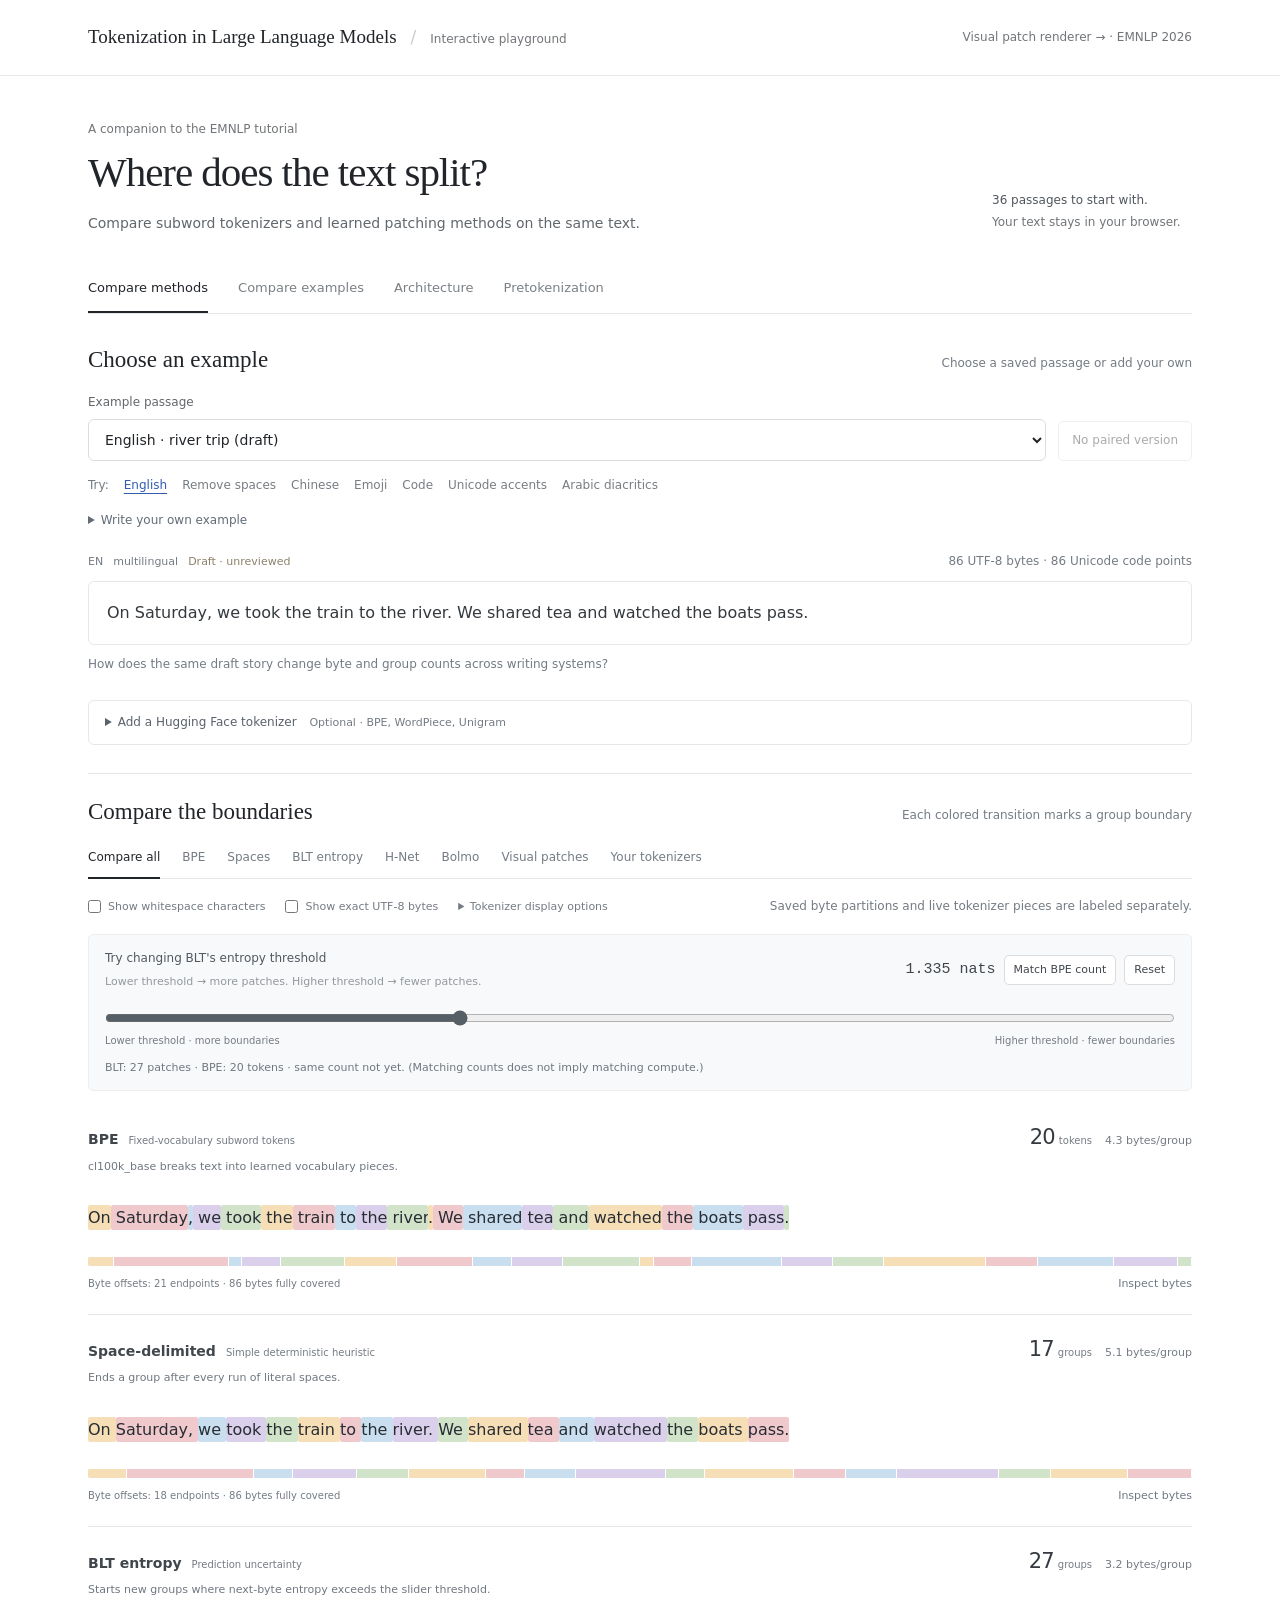
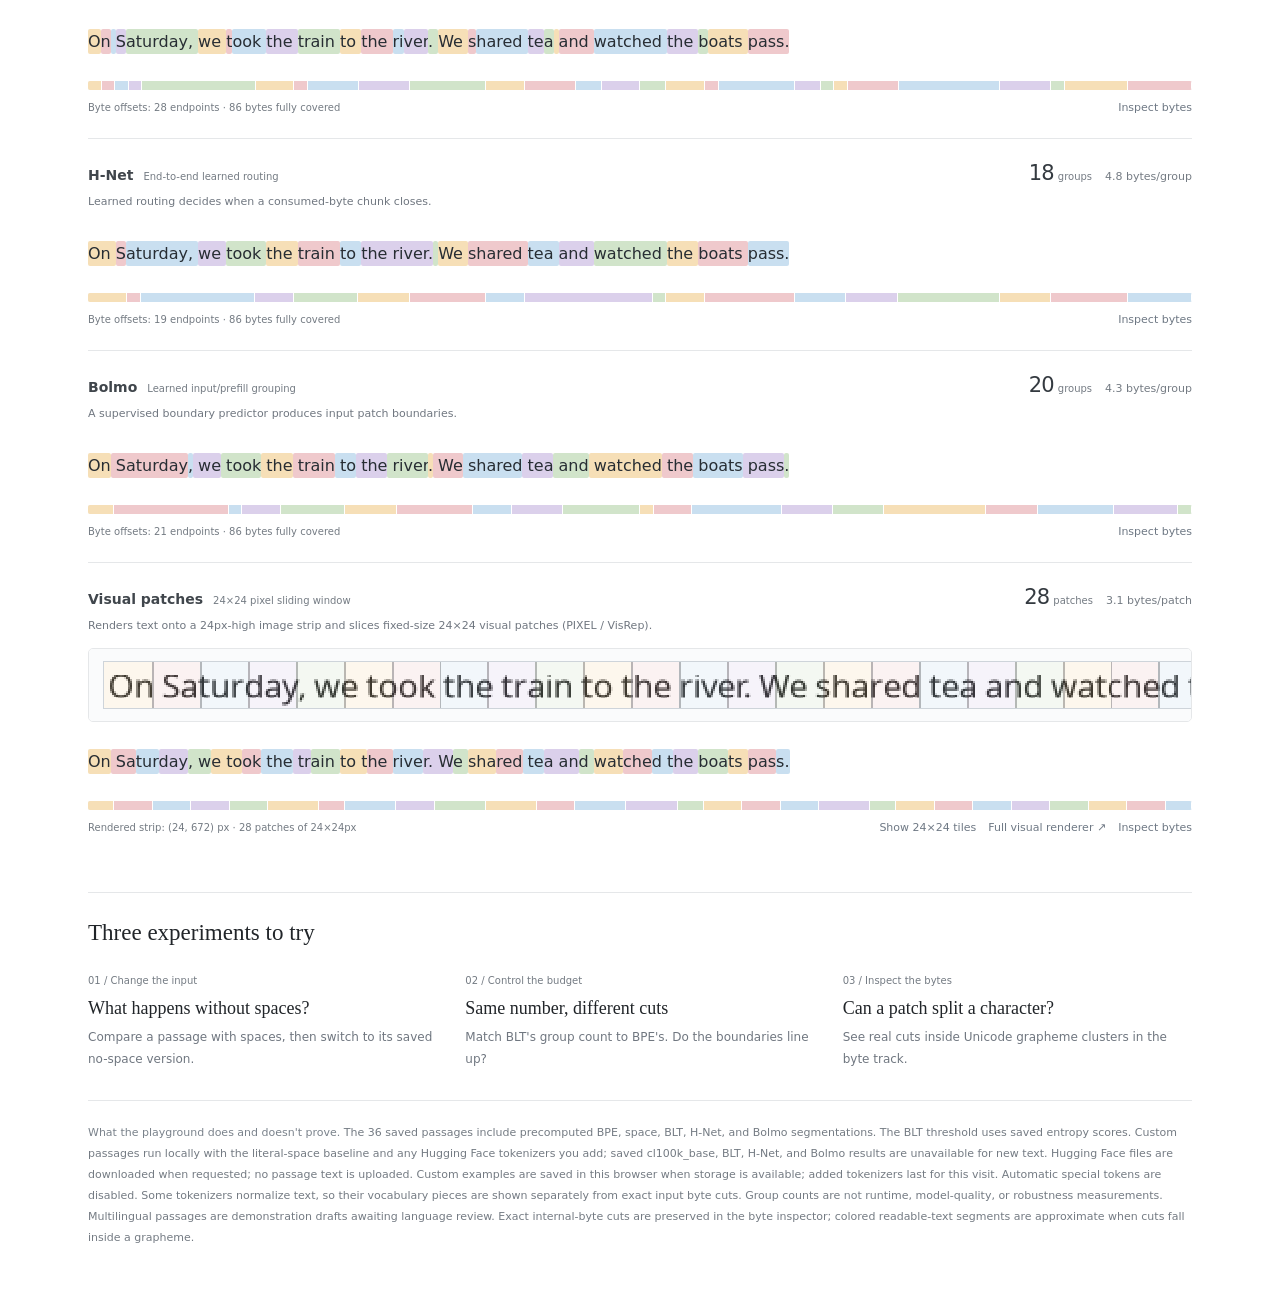
==== commit 80d38576: "add arabic diacritics vs none to playground compare examples" ====
--- a/docs/playground/index.html
+++ b/docs/playground/index.html
@@ -365,7 +365,7 @@
 <button type="button" class="demo-nav-button" data-demo-mode="pretokenization" aria-pressed="false">Pretokenization</button>
 </nav>
 <div id="patchingMode">
-<section class="panel chooser" aria-labelledby="chooseTitle"><div class="sectiontop"><h2 id="chooseTitle">Choose an example</h2><span class="helper">Choose a saved passage or add your own</span></div><div class="selectrow"><div class="select-wrap"><label class="field-label" for="exampleSelect">Example passage</label><select id="exampleSelect"></select></div><button class="pairbtn" id="pairButton" type="button" disabled>View paired version</button></div><div class="quickrow"><span class="quicklabel">Try:</span><button class="quick" data-jump="parallel_en">English</button><button class="quick" data-jump="spaces_preserved">Remove spaces</button><button class="quick" data-jump="parallel_zh">Chinese</button><button class="quick" data-jump="emoji_clusters">Emoji</button><button class="quick" data-jump="code_python">Code</button><button class="quick" data-jump="accent_nfd">Unicode accents</button></div><details class="custom-editor" id="customEditor">
+<section class="panel chooser" aria-labelledby="chooseTitle"><div class="sectiontop"><h2 id="chooseTitle">Choose an example</h2><span class="helper">Choose a saved passage or add your own</span></div><div class="selectrow"><div class="select-wrap"><label class="field-label" for="exampleSelect">Example passage</label><select id="exampleSelect"></select></div><button class="pairbtn" id="pairButton" type="button" disabled>View paired version</button></div><div class="quickrow"><span class="quicklabel">Try:</span><button class="quick" data-jump="parallel_en">English</button><button class="quick" data-jump="spaces_preserved">Remove spaces</button><button class="quick" data-jump="parallel_zh">Chinese</button><button class="quick" data-jump="emoji_clusters">Emoji</button><button class="quick" data-jump="code_python">Code</button><button class="quick" data-jump="accent_nfd">Unicode accents</button><button class="quick" data-jump="arabic_diacritics">Arabic diacritics</button></div><details class="custom-editor" id="customEditor">
   <summary>Write your own example</summary>
   <form id="customExampleForm" class="custom-form">
     <label class="field-label" for="customTitle">Example name <span class="optional">(optional)</span></label>
@@ -406,7 +406,7 @@
       <label class="switch"><input type="checkbox" id="comparisonBytes">Inspect bytes</label>
       <details class="tokenizer-display-options"><summary>Tokenizer display options</summary><div class="tokenizer-display-settings"><label class="switch"><input type="checkbox" id="comparisonHfPieces">Vocabulary pieces</label><label class="switch"><input type="checkbox" id="comparisonTokenIds">Show token IDs</label><label class="switch"><input type="checkbox" id="comparisonHfBytebar">Byte strip</label><label class="switch"><input type="checkbox" id="comparisonHfDecoded">Decoded text</label></div></details>
     </div>
-    <div class="comparison-presets"><span class="helper">Start with:</span><button type="button" class="quick" data-comparison-preset="spaces">Spaces vs. no spaces</button><button type="button" class="quick" data-comparison-preset="languages">Three languages</button><button type="button" class="quick" data-comparison-preset="accents">Unicode accents</button></div>
+    <div class="comparison-presets"><span class="helper">Start with:</span><button type="button" class="quick" data-comparison-preset="spaces">Spaces vs. no spaces</button><button type="button" class="quick" data-comparison-preset="languages">Three languages</button><button type="button" class="quick" data-comparison-preset="accents">Unicode accents</button><button type="button" class="quick" data-comparison-preset="diacritics">Arabic diacritics vs. none</button></div>
     <div class="comparison-threshold" id="comparisonThresholdShell" hidden><label for="comparisonThreshold">BLT threshold <strong id="comparisonThresholdValue"></strong></label><input type="range" class="range" id="comparisonThreshold" aria-label="Shared BLT entropy threshold in nats"><span class="helper">Uses the saved entropy scores for each passage.</span></div>
   </section>
   <details class="panel comparison-importer" id="comparisonImporter"><summary>Add a Hugging Face tokenizer <span class="helper" id="comparisonTokenizerCount">No tokenizers loaded</span></summary><div id="comparisonTokenizerHost"></div></details>
@@ -451,7 +451,7 @@
 <footer class="footer"><strong>What this playground does and doesn't show.</strong> Each rule set is compiled to a JavaScript regular expression and run live in your browser. The GPT-2 preset reproduces the published GPT-2 pattern exactly, and the real-tokenizer presets use the patterns from each model's Hugging Face tokenizer files (Kimi K2's rewritten in JavaScript syntax). Llama 2 and Gemma use SentencePiece, which has no regex, so their presets only approximate its splitting; GPT-4 style, Whitespace only and BERT-like are simplified approximations too. JavaScript and the Rust regex engine used by the tokenizers can differ in rare edge cases, such as which characters count as whitespace. Only the pre-tokenization step is shown: no BPE merges are applied, so the number of pre-tokens is only a lower bound on the final BPE token count.</footer>
 </div>
 </main>
-<script type="application/json" id="data">{"schema_version":"playground-1.0","examples":[{"id":"parallel_en","title":"English · river trip (draft)","text":"On Saturday, we took the train to the river. We shared tea and watched the boats pass.","languages":["en"],"direction":"ltr","teaching_tags":["parallel","multilingual"],"teaching_question":"How does the same draft story change byte and group counts across writing systems?","review_status":"unreviewed","draft":true,"variant_of":null,"parallel_group":"river_trip","n_bytes":86,"n_codepoints":86,"graphemes":[[0,1,0,1],[1,2,1,2],[2,3,2,3],[3,4,3,4],[4,5,4,5],[5,6,5,6],[6,7,6,7],[7,8,7,8],[8,9,8,9],[9,10,9,10],[10,11,10,11],[11,12,11,12],[12,13,12,13],[13,14,13,14],[14,15,14,15],[15,16,15,16],[16,17,16,17],[17,18,17,18],[18,19,18,19],[19,20,19,20],[20,21,20,21],[21,22,21,22],[22,23,22,23],[23,24,23,24],[24,25,24,25],[25,26,25,26],[26,27,26,27],[27,28,27,28],[28,29,28,29],[29,30,29,30],[30,31,30,31],[31,32,31,32],[32,33,32,33],[33,34,33,34],[34,35,34,35],[35,36,35,36],[36,37,36,37],[37,38,37,38],[38,39,38,39],[39,40,39,40],[40,41,40,41],[41,42,41,42],[42,43,42,43],[43,44,43,44],[44,45,44,45],[45,46,45,46],[46,47,46,47],[47,48,47,48],[48,49,48,49],[49,50,49,50],[50,51,50,51],[51,52,51,52],[52,53,52,53],[53,54,53,54],[54,55,54,55],[55,56,55,56],[56,57,56,57],[57,58,57,58],[58,59,58,59],[59,60,59,60],[60,61,60,61],[61,62,61,62],[62,63,62,63],[63,64,63,64],[64,65,64,65],[65,66,65,66],[66,67,66,67],[67,68,67,68],[68,69,68,69],[69,70,69,70],[70,71,70,71],[71,72,71,72],[72,73,72,73],[73,74,73,74],[74,75,74,75],[75,76,75,76],[76,77,76,77],[77,78,77,78],[78,79,78,79],[79,80,79,80],[80,81,80,81],[81,82,81,82],[82,83,82,83],[83,84,83,84],[84,85,84,85],[85,86,85,86]],"cp_starts":[0,1,2,3,4,5,6,7,8,9,10,11,12,13,14,15,16,17,18,19,20,21,22,23,24,25,26,27,28,29,30,31,32,33,34,35,36,37,38,39,40,41,42,43,44,45,46,47,48,49,50,51,52,53,54,55,56,57,58,59,60,61,62,63,64,65,66,67,68,69,70,71,72,73,74,75,76,77,78,79,80,81,82,83,84,85],"partitions":{"blt":{"cuts":[0,1,2,3,4,13,16,17,21,25,31,34,38,40,43,45,48,49,55,57,58,59,63,71,75,76,81,86],"scores":[3.389322519302368,2.6724321842193604,1.3712470531463623,3.033602237701416,1.4943771362304688,0.2688477337360382,0.16932086646556854,0.002187694190070033,0.007152322679758072,0.0010397585574537516,0.0024586038198322058,0.7755540609359741,0.010715745389461517,2.826629638671875,0.7513848543167114,0.3375900983810425,2.617553949356079,1.3818533420562744,0.6903578042984009,0.016602007672190666,0.006929878145456314,1.8782069683074951,0.8264803290367126,0.2605782747268677,0.04014509916305542,3.4060237407684326,1.127103567123413,0.40659502148628235,0.5642064213752747,0.46580061316490173,0.5092446804046631,2.103368043899536,0.25395467877388,0.08221787214279175,3.260812759399414,0.11538806557655334,0.030826548114418983,0.03017779253423214,3.630923271179199,1.2970068454742432,1.3495928049087524,0.06131332740187645,0.007612993475049734,1.5334136486053467,0.3692423105239868,2.323542594909668,0.5399343967437744,0.18047475814819336,2.5978147983551025,1.4141349792480469,0.8978084325790405,0.6691558957099915,0.03685346618294716,0.1709570735692978,0.013977273367345333,2.103506326675415,0.46278896927833557,1.5496238470077515,1.4510605335235596,1.636539340019226,0.5668403506278992,0.003096135798841715,0.019755840301513672,2.235611915588379,1.243853211402893,0.7361063361167908,0.33421698212623596,0.00031506913364864886,0.047678761184215546,0.028651142492890358,0.04615955054759979,2.2026584148406982,0.31971004605293274,0.07278300076723099,0.052151698619127274,2.9705698490142822,1.7891993522644043,0.6971295475959778,0.03425563871860504,1.0120484828948975,0.5430358052253723,2.825634479522705,0.9938856363296509,1.0155187845230103,0.020025944337248802,0.8762374520301819,0.4686076045036316]},"bolmo":{"cuts":[0,2,11,12,15,20,24,30,33,37,43,44,47,54,58,62,70,74,80,85,86]},"bpe":{"cuts":[0,2,11,12,15,20,24,30,33,37,43,44,47,54,58,62,70,74,80,85,86]},"hnet":{"cuts":[0,3,4,13,16,21,25,31,34,44,45,48,55,59,63,71,75,81,86]},"space":{"cuts":[0,3,13,16,21,25,31,34,38,45,48,55,59,63,71,75,81,86]},"visual":{"cuts":[0,2,5,8,11,14,18,20,24,27,31,35,38,42,46,48,51,54,57,61,63,66,69,72,75,78,81,84,86],"width":672,"height":24,"text_width":656,"n_patches":28,"png":"[data-uri]"}},"match":{"threshold":1.5334136486053467,"n_groups":20,"bpe_groups":20,"difference":0,"exact":true}},{"id":"parallel_es","title":"Spanish · river trip (draft)","text":"El sábado tomamos el tren hasta el río. Compartimos un té y vimos pasar los barcos.","languages":["es"],"direction":"ltr","teaching_tags":["parallel","multilingual"],"teaching_question":"How does the same draft story change byte and group counts across writing systems?","review_status":"unreviewed","draft":true,"variant_of":null,"parallel_group":"river_trip","n_bytes":86,"n_codepoints":83,"graphemes":[[0,1,0,1],[1,2,1,2],[2,3,2,3],[3,4,3,4],[4,6,4,5],[6,7,5,6],[7,8,6,7],[8,9,7,8],[9,10,8,9],[10,11,9,10],[11,12,10,11],[12,13,11,12],[13,14,12,13],[14,15,13,14],[15,16,14,15],[16,17,15,16],[17,18,16,17],[18,19,17,18],[19,20,18,19],[20,21,19,20],[21,22,20,21],[22,23,21,22],[23,24,22,23],[24,25,23,24],[25,26,24,25],[26,27,25,26],[27,28,26,27],[28,29,27,28],[29,30,28,29],[30,31,29,30],[31,32,30,31],[32,33,31,32],[33,34,32,33],[34,35,33,34],[35,36,34,35],[36,37,35,36],[37,39,36,37],[39,40,37,38],[40,41,38,39],[41,42,39,40],[42,43,40,41],[43,44,41,42],[44,45,42,43],[45,46,43,44],[46,47,44,45],[47,48,45,46],[48,49,46,47],[49,50,47,48],[50,51,48,49],[51,52,49,50],[52,53,50,51],[53,54,51,52],[54,55,52,53],[55,56,53,54],[56,57,54,55],[57,58,55,56],[58,60,56,57],[60,61,57,58],[61,62,58,59],[62,63,59,60],[63,64,60,61],[64,65,61,62],[65,66,62,63],[66,67,63,64],[67,68,64,65],[68,69,65,66],[69,70,66,67],[70,71,67,68],[71,72,68,69],[72,73,69,70],[73,74,70,71],[74,75,71,72],[75,76,72,73],[76,77,73,74],[77,78,74,75],[78,79,75,76],[79,80,76,77],[80,81,77,78],[81,82,78,79],[82,83,79,80],[83,84,80,81],[84,85,81,82],[85,86,82,83]],"cp_starts":[0,1,2,3,4,6,7,8,9,10,11,12,13,14,15,16,17,18,19,20,21,22,23,24,25,26,27,28,29,30,31,32,33,34,35,36,37,39,40,41,42,43,44,45,46,47,48,49,50,51,52,53,54,55,56,57,58,60,61,62,63,64,65,66,67,68,69,70,71,72,73,74,75,76,77,78,79,80,81,82,83,84,85],"partitions":{"blt":{"cuts":[0,1,2,3,4,6,11,12,13,16,19,22,23,24,27,28,33,36,37,42,43,46,50,54,57,58,59,61,63,64,65,69,73,74,75,79,80,81,86],"scores":[3.389322519302368,3.0102035999298096,2.1328678131103516,2.900430202484131,1.7750613689422607,1.1666361093521118,1.5820151567459106,0.03319276124238968,0.06664126366376877,0.11445242911577225,0.7296886444091797,2.6617319583892822,1.9142502546310425,2.022317409515381,1.2989040613174438,1.2651900053024292,1.4176223278045654,0.4847022294998169,0.31135159730911255,2.8623974323272705,0.7607482671737671,0.08863691985607147,3.2672476768493652,1.7744293212890625,1.490204930305481,1.2996846437454224,0.5907707214355469,2.234764814376831,1.6269367933273315,1.2946165800094604,0.04957527667284012,0.05132877081632614,0.0647595077753067,2.7937417030334473,0.5359706878662109,0.11135503649711609,3.1561217308044434,1.4177507162094116,0.7949278354644775,0.031598638743162155,1.0207254886627197,0.6415785551071167,2.785548448562622,1.5367858409881592,1.1240737438201904,1.2305891513824463,1.559773564338684,0.7826189994812012,1.3272497653961182,1.1169228553771973,1.9343773126602173,0.1586718112230301,0.030509158968925476,0.13587310910224915,2.5600266456604004,0.08159255981445312,0.8487472534179688,2.921421527862549,1.7641377449035645,1.4028030633926392,0.5196536183357239,2.582529306411743,0.15676544606685638,2.5876169204711914,1.5659165382385254,2.187242269515991,0.37837499380111694,0.20649313926696777,0.7199381589889526,2.5688438415527344,1.2026070356369019,0.26865145564079285,1.2664315700531006,1.5416088104248047,1.4357644319534302,2.568081855773926,0.7960745692253113,0.5072299242019653,0.022307315841317177,3.1304261684417725,1.9246420860290527,2.1805944442749023,1.149413824081421,0.049963824450969696,0.04894955828785896,0.8452661633491516,0.6817770004272461]},"bolmo":{"cuts":[0,2,10,18,21,26,32,35,40,41,49,53,56,60,62,68,72,74,78,82,85,86]},"bpe":{"cuts":[0,2,10,14,18,21,26,32,35,37,40,41,45,49,53,56,60,62,64,68,74,78,82,85,86]},"hnet":{"cuts":[0,1,3,5,7,8,9,10,11,14,16,17,19,22,27,31,32,33,36,38,40,41,42,54,57,59,61,63,66,67,69,73,74,75,79,83,86]},"space":{"cuts":[0,3,11,19,22,27,33,36,42,54,57,61,63,69,75,79,86]},"visual":{"cuts":[0,4,7,10,13,15,17,20,24,27,30,34,39,43,45,47,50,53,56,61,64,67,70,73,76,80,83,86,86],"width":672,"height":24,"text_width":647,"n_patches":28,"png":"[data-uri]"}},"match":{"threshold":1.7750613689422607,"n_groups":24,"bpe_groups":24,"difference":0,"exact":true}},{"id":"parallel_de","title":"German · river trip (draft)","text":"Am Samstag fuhren wir mit dem Zug zum Fluss. Wir tranken zusammen Tee und sahen den Booten zu.","languages":["de"],"direction":"ltr","teaching_tags":["parallel","multilingual"],"teaching_question":"How does the same draft story change byte and group counts across writing systems?","review_status":"unreviewed","draft":true,"variant_of":null,"parallel_group":"river_trip","n_bytes":94,"n_codepoints":94,"graphemes":[[0,1,0,1],[1,2,1,2],[2,3,2,3],[3,4,3,4],[4,5,4,5],[5,6,5,6],[6,7,6,7],[7,8,7,8],[8,9,8,9],[9,10,9,10],[10,11,10,11],[11,12,11,12],[12,13,12,13],[13,14,13,14],[14,15,14,15],[15,16,15,16],[16,17,16,17],[17,18,17,18],[18,19,18,19],[19,20,19,20],[20,21,20,21],[21,22,21,22],[22,23,22,23],[23,24,23,24],[24,25,24,25],[25,26,25,26],[26,27,26,27],[27,28,27,28],[28,29,28,29],[29,30,29,30],[30,31,30,31],[31,32,31,32],[32,33,32,33],[33,34,33,34],[34,35,34,35],[35,36,35,36],[36,37,36,37],[37,38,37,38],[38,39,38,39],[39,40,39,40],[40,41,40,41],[41,42,41,42],[42,43,42,43],[43,44,43,44],[44,45,44,45],[45,46,45,46],[46,47,46,47],[47,48,47,48],[48,49,48,49],[49,50,49,50],[50,51,50,51],[51,52,51,52],[52,53,52,53],[53,54,53,54],[54,55,54,55],[55,56,55,56],[56,57,56,57],[57,58,57,58],[58,59,58,59],[59,60,59,60],[60,61,60,61],[61,62,61,62],[62,63,62,63],[63,64,63,64],[64,65,64,65],[65,66,65,66],[66,67,66,67],[67,68,67,68],[68,69,68,69],[69,70,69,70],[70,71,70,71],[71,72,71,72],[72,73,72,73],[73,74,73,74],[74,75,74,75],[75,76,75,76],[76,77,76,77],[77,78,77,78],[78,79,78,79],[79,80,79,80],[80,81,80,81],[81,82,81,82],[82,83,82,83],[83,84,83,84],[84,85,84,85],[85,86,85,86],[86,87,86,87],[87,88,87,88],[88,89,88,89],[89,90,89,90],[90,91,90,91],[91,92,91,92],[92,93,92,93],[93,94,93,94]],"cp_starts":[0,1,2,3,4,5,6,7,8,9,10,11,12,13,14,15,16,17,18,19,20,21,22,23,24,25,26,27,28,29,30,31,32,33,34,35,36,37,38,39,40,41,42,43,44,45,46,47,48,49,50,51,52,53,54,55,56,57,58,59,60,61,62,63,64,65,66,67,68,69,70,71,72,73,74,75,76,77,78,79,80,81,82,83,84,85,86,87,88,89,90,91,92,93],"partitions":{"blt":{"cuts":[0,1,2,4,5,6,10,11,12,13,15,18,19,20,22,26,30,31,32,33,34,38,39,41,43,45,46,49,50,51,52,54,57,59,65,66,67,68,69,70,74,75,76,80,82,84,85,86,87,88,89,90,91,93,94],"scores":[3.389322519302368,2.8694686889648438,1.9092707633972168,0.8888281583786011,2.5479257106781006,2.7927346229553223,2.187774181365967,1.0491430759429932,0.7324555516242981,0.11750296503305435,1.3449904918670654,3.796663284301758,1.8210984468460083,1.4197497367858887,0.5924827456474304,1.3378982543945312,1.1649212837219238,1.244758129119873,3.6625418663024902,1.42369544506073,1.4669338464736938,0.8080271482467651,3.442854881286621,1.2845935821533203,1.1595176458358765,0.541512668132782,3.4877398014068604,0.4726625978946686,1.1546499729156494,0.0972767248749733,3.5299267768859863,2.0054426193237305,1.902356743812561,2.271935224533081,3.0578839778900146,0.25033971667289734,1.2269866466522217,0.07896606624126434,3.4846973419189453,2.1873061656951904,1.2412092685699463,1.5404317378997803,0.16186615824699402,2.2437844276428223,0.9703143835067749,2.906120777130127,1.5196328163146973,1.2984880208969116,0.7140812277793884,3.0967025756835938,1.7667527198791504,1.5415399074554443,1.6683567762374878,0.5781930088996887,1.7611368894577026,0.8974776268005371,1.3114979267120361,3.1717472076416016,0.7002428770065308,1.7829018831253052,0.9604697227478027,0.05464736744761467,0.025155454874038696,0.02767268568277359,0.03605029359459877,1.5442949533462524,2.327893018722534,2.421470880508423,2.1570868492126465,2.074293375015259,3.0102040767669678,0.09778255224227905,0.3277055323123932,0.04930286109447479,3.576305866241455,1.9424511194229126,1.7710602283477783,0.8370343446731567,0.09298568218946457,0.5357972979545593,2.9705350399017334,1.2162173986434937,1.38214910030365,0.326984703540802,3.501673460006714,2.0514206886291504,2.458155870437622,1.5766984224319458,1.6399431228637695,1.944596529006958,1.495980978012085,3.1317882537841797,0.2668747305870056,1.6729718446731567,0.6756098866462708]},"bolmo":{"cuts":[0,2,10,15,17,21,25,29,31,33,37,40,43,44,48,56,65,69,73,76,79,83,90,93,94]},"bpe":{"cuts":[0,2,6,10,12,14,17,21,25,29,33,37,40,43,44,48,51,56,65,69,73,76,79,83,88,90,93,94]},"hnet":{"cuts":[0,1,3,7,8,9,11,14,15,17,18,22,25,26,30,31,32,33,34,35,36,38,43,44,45,48,49,54,57,58,59,61,66,67,70,74,77,79,80,84,85,88,90,91,92,93,94]},"space":{"cuts":[0,3,11,18,22,26,30,34,38,45,49,57,66,70,74,80,84,91,94]},"visual":{"cuts":[0,2,5,7,10,13,16,19,22,25,28,31,33,36,39,42,45,49,52,55,58,61,62,64,68,71,74,77,79,82,85,88,91,94],"width":792,"height":24,"text_width":788,"n_patches":33,"png":"[data-uri]"}},"match":{"threshold":2.074293375015259,"n_groups":27,"bpe_groups":27,"difference":0,"exact":true}},{"id":"parallel_tr","title":"Turkish · river trip (draft)","text":"Cumartesi günü trenle nehre gittik. Birlikte çay içtik ve geçen tekneleri izledik.","languages":["tr"],"direction":"ltr","teaching_tags":["parallel","multilingual"],"teaching_question":"How does the same draft story change byte and group counts across writing systems?","review_status":"unreviewed","draft":true,"variant_of":null,"parallel_group":"river_trip","n_bytes":87,"n_codepoints":82,"graphemes":[[0,1,0,1],[1,2,1,2],[2,3,2,3],[3,4,3,4],[4,5,4,5],[5,6,5,6],[6,7,6,7],[7,8,7,8],[8,9,8,9],[9,10,9,10],[10,11,10,11],[11,13,11,12],[13,14,12,13],[14,16,13,14],[16,17,14,15],[17,18,15,16],[18,19,16,17],[19,20,17,18],[20,21,18,19],[21,22,19,20],[22,23,20,21],[23,24,21,22],[24,25,22,23],[25,26,23,24],[26,27,24,25],[27,28,25,26],[28,29,26,27],[29,30,27,28],[30,31,28,29],[31,32,29,30],[32,33,30,31],[33,34,31,32],[34,35,32,33],[35,36,33,34],[36,37,34,35],[37,38,35,36],[38,39,36,37],[39,40,37,38],[40,41,38,39],[41,42,39,40],[42,43,40,41],[43,44,41,42],[44,45,42,43],[45,46,43,44],[46,47,44,45],[47,49,45,46],[49,50,46,47],[50,51,47,48],[51,52,48,49],[52,53,49,50],[53,55,50,51],[55,56,51,52],[56,57,52,53],[57,58,53,54],[58,59,54,55],[59,60,55,56],[60,61,56,57],[61,62,57,58],[62,63,58,59],[63,64,59,60],[64,66,60,61],[66,67,61,62],[67,68,62,63],[68,69,63,64],[69,70,64,65],[70,71,65,66],[71,72,66,67],[72,73,67,68],[73,74,68,69],[74,75,69,70],[75,76,70,71],[76,77,71,72],[77,78,72,73],[78,79,73,74],[79,80,74,75],[80,81,75,76],[81,82,76,77],[82,83,77,78],[83,84,78,79],[84,85,79,80],[85,86,80,81],[86,87,81,82]],"cp_starts":[0,1,2,3,4,5,6,7,8,9,10,11,13,14,16,17,18,19,20,21,22,23,24,25,26,27,28,29,30,31,32,33,34,35,36,37,38,39,40,41,42,43,44,45,46,47,49,50,51,52,53,55,56,57,58,59,60,61,62,63,64,66,67,68,69,70,71,72,73,74,75,76,77,78,79,80,81,82,83,84,85,86],"partitions":{"blt":{"cuts":[0,1,2,3,4,5,6,7,9,10,11,12,13,14,16,17,18,19,20,22,23,24,25,26,27,29,30,31,32,33,34,35,36,38,39,40,41,42,43,44,45,46,47,48,49,50,51,52,53,56,57,58,59,61,62,63,64,66,67,68,69,70,71,72,73,74,75,76,77,78,79,80,81,83,84,85,86,87],"scores":[3.389322519302368,2.224109411239624,1.8372315168380737,1.6108794212341309,1.6375700235366821,2.4020681381225586,1.9876744747161865,2.6038131713867188,1.268174171447754,2.4449174404144287,3.8362183570861816,1.7976692914962769,1.8964948654174805,1.6486964225769043,1.3717786073684692,0.6102951169013977,2.0060386657714844,3.8796002864837646,1.8959577083587646,1.6375168561935425,2.566500663757324,0.9496467709541321,2.075270652770996,2.75339674949646,3.5857057571411133,1.774837613105774,2.870858669281006,2.7993557453155518,1.0141932964324951,2.3290958404541016,3.6474132537841797,2.0962865352630615,2.844104290008545,2.2203242778778076,1.7741055488586426,2.2404398918151855,2.4381160736083984,1.229867935180664,3.6129841804504395,2.233637809753418,2.745774745941162,2.1531717777252197,1.5035873651504517,1.5355397462844849,2.0789027214050293,1.8569324016571045,2.2462775707244873,3.463191032409668,2.301680326461792,1.917954683303833,2.722121238708496,3.057755708694458,3.4389588832855225,2.7936339378356934,0.21140070259571075,1.2620062828063965,1.608593225479126,2.6114981174468994,2.27941632270813,3.2208268642425537,1.2057706117630005,1.8074851036071777,3.3761682510375977,1.9369646310806274,2.6903858184814453,0.1856071501970291,1.882272481918335,1.9412111043930054,2.2822790145874023,3.184988021850586,1.9524444341659546,2.6576573848724365,2.412388324737549,2.008134126663208,2.611107349395752,2.268706798553467,2.0939102172851562,2.090064287185669,2.1285014152526855,3.2291862964630127,2.3431148529052734,2.6592814922332764,0.9892063140869141,2.704050064086914,2.0580103397369385,2.4401333332061768,1.8904995918273926,0.8341118097305298]},"bolmo":{"cuts":[0,6,9,14,16,21,23,27,29,34,36,37,41,44,46,51,55,58,61,66,68,77,78,81,84,86,87]},"bpe":{"cuts":[0,3,6,9,14,16,21,23,27,29,31,34,36,37,41,44,46,49,51,55,56,58,61,66,68,73,77,78,81,84,86,87]},"hnet":{"cuts":[0,1,3,4,6,9,10,12,14,15,17,22,24,27,28,30,33,36,37,38,42,44,45,47,48,49,50,51,52,54,56,58,59,62,65,68,69,72,76,78,79,81,83,85,86,87]},"space":{"cuts":[0,10,17,24,30,38,47,52,59,62,69,79,87]},"visual":{"cuts":[0,2,4,7,11,14,19,22,25,28,31,36,39,44,47,51,57,60,63,67,71,73,76,81,84,87],"width":600,"height":24,"text_width":590,"n_patches":25,"png":"[data-uri]"}},"match":{"threshold":2.412388324737549,"n_groups":31,"bpe_groups":31,"difference":0,"exact":true}},{"id":"parallel_fi","title":"Finnish · river trip (draft)","text":"Lauantaina matkustimme junalla joelle. Joimme yhdessä teetä ja katselimme ohi kulkevia veneitä.","languages":["fi"],"direction":"ltr","teaching_tags":["parallel","multilingual"],"teaching_question":"How does the same draft story change byte and group counts across writing systems?","review_status":"unreviewed","draft":true,"variant_of":null,"parallel_group":"river_trip","n_bytes":98,"n_codepoints":95,"graphemes":[[0,1,0,1],[1,2,1,2],[2,3,2,3],[3,4,3,4],[4,5,4,5],[5,6,5,6],[6,7,6,7],[7,8,7,8],[8,9,8,9],[9,10,9,10],[10,11,10,11],[11,12,11,12],[12,13,12,13],[13,14,13,14],[14,15,14,15],[15,16,15,16],[16,17,16,17],[17,18,17,18],[18,19,18,19],[19,20,19,20],[20,21,20,21],[21,22,21,22],[22,23,22,23],[23,24,23,24],[24,25,24,25],[25,26,25,26],[26,27,26,27],[27,28,27,28],[28,29,28,29],[29,30,29,30],[30,31,30,31],[31,32,31,32],[32,33,32,33],[33,34,33,34],[34,35,34,35],[35,36,35,36],[36,37,36,37],[37,38,37,38],[38,39,38,39],[39,40,39,40],[40,41,40,41],[41,42,41,42],[42,43,42,43],[43,44,43,44],[44,45,44,45],[45,46,45,46],[46,47,46,47],[47,48,47,48],[48,49,48,49],[49,50,49,50],[50,51,50,51],[51,52,51,52],[52,54,52,53],[54,55,53,54],[55,56,54,55],[56,57,55,56],[57,58,56,57],[58,59,57,58],[59,61,58,59],[61,62,59,60],[62,63,60,61],[63,64,61,62],[64,65,62,63],[65,66,63,64],[66,67,64,65],[67,68,65,66],[68,69,66,67],[69,70,67,68],[70,71,68,69],[71,72,69,70],[72,73,70,71],[73,74,71,72],[74,75,72,73],[75,76,73,74],[76,77,74,75],[77,78,75,76],[78,79,76,77],[79,80,77,78],[80,81,78,79],[81,82,79,80],[82,83,80,81],[83,84,81,82],[84,85,82,83],[85,86,83,84],[86,87,84,85],[87,88,85,86],[88,89,86,87],[89,90,87,88],[90,91,88,89],[91,92,89,90],[92,93,90,91],[93,94,91,92],[94,95,92,93],[95,97,93,94],[97,98,94,95]],"cp_starts":[0,1,2,3,4,5,6,7,8,9,10,11,12,13,14,15,16,17,18,19,20,21,22,23,24,25,26,27,28,29,30,31,32,33,34,35,36,37,38,39,40,41,42,43,44,45,46,47,48,49,50,51,52,54,55,56,57,58,59,61,62,63,64,65,66,67,68,69,70,71,72,73,74,75,76,77,78,79,80,81,82,83,84,85,86,87,88,89,90,91,92,93,94,95,97],"partitions":{"blt":{"cuts":[0,1,2,4,5,6,7,8,9,10,11,12,13,14,15,16,17,18,19,20,21,22,23,24,25,26,27,28,29,30,31,32,33,34,35,36,37,39,40,41,43,44,45,46,47,48,49,50,51,55,56,57,58,59,61,62,65,66,67,68,70,71,72,75,76,77,79,80,81,82,83,84,85,87,88,89,90,91,92,93,94,95,97,98],"scores":[3.389322519302368,1.9728463888168335,2.573542356491089,1.0898408889770508,2.148688793182373,1.9224464893341064,2.5331408977508545,2.5342719554901123,2.158240795135498,1.7921350002288818,1.3811206817626953,3.7634060382843018,1.5055303573608398,2.3640246391296387,2.328873872756958,1.3861231803894043,2.0513038635253906,2.156039237976074,2.2287545204162598,2.3046274185180664,2.349381685256958,1.7400693893432617,2.3637661933898926,3.866558074951172,1.676375389099121,2.837785482406616,1.840421438217163,2.67647647857666,2.5565032958984375,1.9879388809204102,2.8384883403778076,3.624178886413574,1.6644833087921143,3.0126278400421143,2.561793804168701,2.4923951625823975,1.580114722251892,2.330519914627075,1.3103598356246948,3.594788074493408,1.7146122455596924,1.654991865158081,0.7169585227966309,2.5575318336486816,1.612990140914917,2.289088249206543,3.515298843383789,2.559473752975464,1.428923487663269,1.3983006477355957,2.2662911415100098,2.283439874649048,1.002123236656189,0.052216652780771255,1.3139595985412598,3.0695600509643555,1.9319863319396973,2.325894832611084,2.0078043937683105,1.8891781568527222,0.017019618302583694,2.2203736305236816,3.0172905921936035,1.243005633354187,1.0526180267333984,3.044776201248169,1.9395567178726196,2.5808558464050293,1.9122730493545532,1.0873894691467285,2.6382694244384766,1.9680033922195435,2.6507880687713623,1.2777509689331055,1.0336143970489502,1.7413678169250488,3.050316333770752,2.0314135551452637,0.9225495457649231,2.5193064212799072,2.9796299934387207,1.8002232313156128,2.3377022743225098,2.2609503269195557,1.6745821237564087,2.3902554512023926,1.209039330482483,2.799314022064209,1.4914166927337646,2.9612669944763184,1.6285090446472168,2.027728319168091,2.026109457015991,2.353200674057007,1.579850196838379,1.8271069526672363,0.17277580499649048,1.4562642574310303,0.6341801285743713]},"bolmo":{"cuts":[0,3,6,9,10,14,18,22,26,30,37,38,45,47,52,54,59,61,64,75,79,81,85,86,87,88,93,95,97,98]},"bpe":{"cuts":[0,1,3,6,10,14,15,18,20,22,26,30,33,37,38,41,43,45,47,49,52,54,57,59,61,64,66,69,73,75,77,79,83,85,88,93,97,98]},"hnet":{"cuts":[0,4,7,8,10,11,15,16,20,21,23,27,29,30,31,34,36,38,39,43,44,46,48,49,50,51,52,53,55,60,61,62,64,65,67,69,70,72,73,74,76,78,80,82,84,86,88,89,92,94,96,98]},"space":{"cuts":[0,11,23,31,39,46,55,62,65,76,80,89,98]},"visual":{"cuts":[0,2,5,8,11,14,16,20,21,25,28,32,36,40,43,44,47,50,54,57,62,66,69,72,74,77,81,84,87,90,93,98,98],"width":768,"height":24,"text_width":742,"n_patches":32,"png":"[data-uri]"}},"match":{"threshold":2.325894832611084,"n_groups":37,"bpe_groups":37,"difference":0,"exact":true}},{"id":"parallel_ar","title":"Arabic · river trip (draft)","text":"يوم السبت ذهبنا بالقطار إلى النهر. شربنا الشاي معًا وشاهدنا القوارب تمر.","languages":["ar"],"direction":"rtl","teaching_tags":["parallel","multilingual"],"teaching_question":"How does the same draft story change byte and group counts across writing systems?","review_status":"unreviewed","draft":true,"variant_of":null,"parallel_group":"river_trip","n_bytes":131,"n_codepoints":72,"graphemes":[[0,2,0,1],[2,4,1,2],[4,6,2,3],[6,7,3,4],[7,9,4,5],[9,11,5,6],[11,13,6,7],[13,15,7,8],[15,17,8,9],[17,18,9,10],[18,20,10,11],[20,22,11,12],[22,24,12,13],[24,26,13,14],[26,28,14,15],[28,29,15,16],[29,31,16,17],[31,33,17,18],[33,35,18,19],[35,37,19,20],[37,39,20,21],[39,41,21,22],[41,43,22,23],[43,44,23,24],[44,46,24,25],[46,48,25,26],[48,50,26,27],[50,51,27,28],[51,53,28,29],[53,55,29,30],[55,57,30,31],[57,59,31,32],[59,61,32,33],[61,62,33,34],[62,63,34,35],[63,65,35,36],[65,67,36,37],[67,69,37,38],[69,71,38,39],[71,73,39,40],[73,74,40,41],[74,76,41,42],[76,78,42,43],[78,80,43,44],[80,82,44,45],[82,84,45,46],[84,85,46,47],[85,87,47,48],[87,91,48,50],[91,93,50,51],[93,94,51,52],[94,96,52,53],[96,98,53,54],[98,100,54,55],[100,102,55,56],[102,104,56,57],[104,106,57,58],[106,108,58,59],[108,109,59,60],[109,111,60,61],[111,113,61,62],[113,115,62,63],[115,117,63,64],[117,119,64,65],[119,121,65,66],[121,123,66,67],[123,124,67,68],[124,126,68,69],[126,128,69,70],[128,130,70,71],[130,131,71,72]],"cp_starts":[0,2,4,6,7,9,11,13,15,17,18,20,22,24,26,28,29,31,33,35,37,39,41,43,44,46,48,50,51,53,55,57,59,61,62,63,65,67,69,71,73,74,76,78,80,82,84,85,87,89,91,93,94,96,98,100,102,104,106,108,109,111,113,115,117,119,121,123,124,126,128,130],"partitions":{"blt":{"cuts":[0,1,3,5,6,7,8,12,14,16,17,18,19,21,23,24,25,26,27,28,29,30,32,36,38,40,42,43,44,45,47,51,52,56,58,61,63,64,66,68,69,70,75,79,81,83,86,88,90,92,93,95,97,99,101,104,105,110,114,116,118,120,121,122,123,125,127,129,131],"scores":[3.389322519302368,2.230053663253784,1.1332247257232666,2.3402132987976074,1.1370617151260376,2.5933215618133545,1.4798635244369507,2.1976513862609863,2.5127854347229004,0.540678083896637,0.6375994682312012,0.7249882817268372,2.86204195022583,0.7580256462097168,2.3318679332733154,0.9701210260391235,1.479331135749817,1.3623634576797485,1.907595157623291,2.1006782054901123,0.9535151720046997,2.1844403743743896,1.2049449682235718,1.7472560405731201,1.4700586795806885,1.7799028158187866,1.538051962852478,1.5984667539596558,1.4343037605285645,2.001495361328125,2.6413800716400146,0.7899474501609802,2.0119121074676514,1.309364676475525,1.0414361953735352,0.9510378241539001,1.9102849960327148,0.8520742058753967,2.0380983352661133,1.1398850679397583,1.7902629375457764,1.1174376010894775,2.3178911209106445,1.5373443365097046,1.8645882606506348,2.2730202674865723,0.7819145321846008,1.6909501552581787,0.8431586623191833,0.9291024208068848,0.21101345121860504,1.739628791809082,2.2479066848754883,0.36985015869140625,0.16069388389587402,0.6790743470191956,2.060533285140991,0.7785214781761169,2.1042909622192383,1.1801903247833252,1.1372126340866089,1.4859094619750977,1.1197195053100586,2.7732462882995605,2.4732179641723633,0.8793845772743225,1.8451871871948242,0.9248166084289551,2.6773557662963867,1.4569220542907715,1.8665961027145386,1.2397427558898926,0.9155170917510986,1.0855612754821777,1.0936822891235352,2.639796733856201,0.3606918156147003,0.12288851290941238,0.7253672480583191,2.8750007152557373,0.628695547580719,1.7451698780059814,0.7761070728302002,2.1748600006103516,1.0687806606292725,0.9811257123947144,2.162510633468628,0.7768268585205078,2.690537452697754,1.0374857187271118,1.9407477378845215,1.0826334953308105,1.3842943906784058,1.3773417472839355,1.2053277492523193,2.1892306804656982,1.1598179340362549,2.4946417808532715,0.692980170249939,1.4852571487426758,0.7924603223800659,1.3715564012527466,1.3086981773376465,1.3239719867706299,1.4960944652557373,1.800660252571106,1.332828402519226,0.515897274017334,1.0518375635147095,1.0155320167541504,2.333503246307373,0.3107772469520569,0.1679309457540512,0.7453827261924744,1.8395402431488037,0.4579147696495056,1.8804470300674438,0.8472404479980469,1.9036625623703003,0.9512943029403687,2.4001073837280273,1.488802194595337,1.7300704717636108,1.3565714359283447,1.0321458578109741,2.4000086784362793,0.7339666485786438,2.3076839447021484,1.0666638612747192,2.085057258605957,0.9906795024871826,0.7478405833244324]},"bolmo":{"cuts":[0,2,4,6,11,13,15,17,19,20,22,24,26,28,31,35,37,39,43,46,50,55,57,59,61,62,65,67,69,71,73,78,80,82,84,87,89,90,91,93,96,98,100,102,106,108,113,115,117,121,123,126,128,130,131]},"bpe":{"cuts":[0,2,4,6,11,13,15,17,19,20,22,24,26,28,31,35,37,39,43,46,50,55,57,59,61,62,65,67,69,71,73,78,80,82,84,87,89,90,91,93,96,98,100,102,104,106,108,113,115,117,121,123,126,128,130,131]},"hnet":{"cuts":[0,1,3,4,5,6,7,8,12,14,15,16,18,19,20,21,22,23,24,25,26,27,29,30,32,34,36,37,38,39,40,42,44,45,47,49,50,51,52,56,58,60,62,63,64,66,68,70,71,72,74,75,79,80,81,83,85,86,88,89,90,91,92,94,95,97,99,101,103,105,107,109,110,114,115,116,117,118,120,122,124,125,127,128,129,131]},"space":{"cuts":[0,7,18,29,44,51,63,74,85,94,109,124,131]},"visual":{"cuts":[0,7,13,17,22,31,39,48,53,61,65,74,82,87,94,100,106,115,121,126,131],"width":480,"height":24,"text_width":472,"n_patches":20,"png":"[data-uri]"}},"match":{"threshold":1.488802194595337,"n_groups":55,"bpe_groups":55,"difference":0,"exact":true}},{"id":"parallel_hi","title":"Hindi · river trip (draft)","text":"शनिवार को हम ट्रेन से नदी तक गए। हमने साथ में चाय पी और नावों को गुजरते देखा।","languages":["hi"],"direction":"ltr","teaching_tags":["parallel","multilingual"],"teaching_question":"How does the same draft story change byte and group counts across writing systems?","review_status":"unreviewed","draft":true,"variant_of":null,"parallel_group":"river_trip","n_bytes":197,"n_codepoints":77,"graphemes":[[0,3,0,1],[3,9,1,3],[9,15,3,5],[15,18,5,6],[18,19,6,7],[19,25,7,9],[25,26,9,10],[26,29,10,11],[29,32,11,12],[32,33,12,13],[33,45,13,17],[45,48,17,18],[48,49,18,19],[49,55,19,21],[55,56,21,22],[56,59,22,23],[59,65,23,25],[65,66,25,26],[66,69,26,27],[69,72,27,28],[72,73,28,29],[73,76,29,30],[76,79,30,31],[79,82,31,32],[82,83,32,33],[83,86,33,34],[86,89,34,35],[89,95,35,37],[95,96,37,38],[96,102,38,40],[102,105,40,41],[105,106,41,42],[106,115,42,45],[115,116,45,46],[116,122,46,48],[122,125,48,49],[125,126,49,50],[126,132,50,52],[132,133,52,53],[133,136,53,54],[136,139,54,55],[139,140,55,56],[140,146,56,58],[146,155,58,61],[155,156,61,62],[156,162,62,64],[162,163,64,65],[163,169,65,67],[169,172,67,68],[172,175,68,69],[175,181,69,71],[181,182,71,72],[182,188,72,74],[188,194,74,76],[194,197,76,77]],"cp_starts":[0,3,6,9,12,15,18,19,22,25,26,29,32,33,36,39,42,45,48,49,52,55,56,59,62,65,66,69,72,73,76,79,82,83,86,89,92,95,96,99,102,105,106,109,112,115,116,119,122,125,126,129,132,133,136,139,140,143,146,149,152,155,156,159,162,163,166,169,172,175,178,181,182,185,188,191,194],"partitions":{"blt":{"cuts":[0,1,2,5,8,11,14,17,19,21,24,28,31,35,38,44,47,51,54,58,61,64,68,71,75,78,81,85,88,91,98,101,104,108,118,121,124,128,131,135,142,145,148,151,154,158,161,165,168,171,174,177,180,184,187,190,193,197],"scores":[3.389322519302368,2.2022898197174072,3.2668638229370117,0.07597297430038452,0.6770181059837341,2.3882603645324707,0.8127824068069458,0.69765305519104,2.422365427017212,0.49310630559921265,0.01283701416105032,2.861440658569336,0.27879369258880615,0.2853015661239624,1.940784215927124,0.34614741802215576,0.003064681077376008,3.1481263637542725,1.028932809829712,1.4767674207687378,0.040895603597164154,2.945014715194702,0.038568079471588135,0.5493016839027405,1.788480281829834,0.857222855091095,0.7906852960586548,0.06336485594511032,3.219291925430298,0.04352686554193497,0.7940121293067932,1.8750498294830322,0.7984822988510132,0.5245794653892517,0.11193487048149109,3.131096601486206,0.15748652815818787,0.624508261680603,2.0048985481262207,0.03949153795838356,0.009307198226451874,1.120918869972229,0.3233400285243988,0.700733482837677,1.9684466123580933,0.5896362066268921,0.09804919362068176,2.960787296295166,1.0287666320800781,0.7515426874160767,0.09745476394891739,3.0404210090637207,0.05586967617273331,0.7148682475090027,1.718103051185608,0.656552791595459,0.7630952000617981,0.052499137818813324,3.1733155250549316,0.14509162306785583,0.6958539485931396,2.2574822902679443,0.4284721612930298,0.7001163363456726,1.3903216123580933,0.7562049031257629,0.5162200331687927,0.06636996567249298,3.194596767425537,0.11218501627445221,0.691513180732727,2.1967966556549072,0.826839029788971,0.43987351655960083,0.0471465066075325,3.1530275344848633,0.0292983278632164,0.707607090473175,2.7226154804229736,1.1060328483581543,0.4679054319858551,2.6759889125823975,1.2869288921356201,0.6807317137718201,0.05531255900859833,3.16227388381958,0.06702566146850586,0.7482911348342896,2.1201844215393066,0.6980549097061157,0.6742122173309326,2.307056427001953,0.8754245042800903,0.6931636929512024,1.2470648288726807,0.5768468976020813,0.48735177516937256,0.04970303550362587,3.0698883533477783,0.05913517624139786,0.7307000756263733,2.605229377746582,0.24437831342220306,0.005605020560324192,3.153892993927002,1.0027134418487549,0.4400787949562073,0.05407582223415375,3.0259151458740234,0.07736556231975555,0.7110111713409424,1.0507011413574219,0.33583736419677734,0.004828181583434343,0.5899453163146973,0.6300032138824463,0.45543402433395386,0.023989364504814148,3.1543021202087402,0.12066650390625,0.5613765716552734,2.259225368499756,0.462311714887619,0.006730211433023214,2.6266050338745117,0.667128324508667,0.28872185945510864,0.03808729350566864,3.103830575942993,0.06824523955583572,0.6885706782341003,1.822551965713501,0.7258673906326294,0.3513750433921814,0.03694958984851837,3.198587417602539,0.10628128051757812,0.03811660036444664,0.43477702140808105,0.3120415210723877,0.33777767419815063,0.06613942235708237,3.160064220428467,0.1508079320192337,0.6143471002578735,2.7332653999328613,0.5548151135444641,0.02576608583331108,3.1467385292053223,0.6843122243881226,0.44604596495628357,1.8616746664047241,0.9044080972671509,0.10177110880613327,2.266235828399658,0.6799018383026123,0.33182698488235474,0.03582461550831795,3.108147621154785,0.0403047613799572,0.6693180799484253,1.5469307899475098,0.4187610149383545,0.21380431950092316,0.03403677046298981,3.252993106842041,0.01640324667096138,0.462158203125,2.082768440246582,0.23641707003116608,0.04275943711400032,3.2778968811035156,0.4255332350730896,0.614924967288971,2.0648598670959473,0.8994587659835815,0.7309847474098206,2.224984645843506,1.0173888206481934,0.6950576901435852,1.4823163747787476,0.709392786026001,0.2256494164466858,0.030307181179523468,2.961095094680786,0.06627731025218964,0.7161170840263367,1.6823537349700928,0.6032083034515381,0.02643490396440029,3.0182056427001953,0.7945761680603027,0.6923367977142334,2.2571592330932617,0.8340775370597839,0.04534602165222168,1.211715817451477,0.9818583130836487]},"bolmo":{"cuts":[0,2,3,6,11,12,17,18,22,25,29,32,35,36,42,47,48,52,55,58,59,61,62,65,68,69,72,75,76,78,79,81,82,86,89,92,95,99,104,105,109,114,115,118,119,124,125,129,132,135,136,139,142,143,148,149,152,155,159,162,165,166,169,171,172,175,178,181,184,185,190,191,196,197]},"bpe":{"cuts":[0,2,3,6,11,12,17,18,22,25,29,32,35,36,42,47,48,52,55,58,59,61,62,65,68,69,72,75,76,78,79,81,82,86,89,92,95,99,104,105,109,114,115,118,119,124,125,129,132,135,136,139,142,143,148,149,152,155,159,162,165,166,169,171,172,175,178,181,184,185,190,191,194,196,197]},"hnet":{"cuts":[0,1,3,5,6,8,9,12,14,15,18,19,20,24,25,26,27,31,32,33,34,36,38,42,44,45,48,49,50,54,55,56,57,59,61,62,64,65,66,67,71,72,73,74,76,78,79,81,82,83,84,88,89,91,92,94,95,96,97,101,102,105,106,107,111,112,115,116,117,119,121,122,125,126,127,131,132,133,134,136,139,140,141,143,145,146,149,151,152,155,156,157,161,162,163,164,166,168,169,172,174,175,177,178,180,181,182,183,185,187,188,191,193,194,196,197]},"space":{"cuts":[0,19,26,33,49,56,66,73,83,96,106,116,126,133,140,156,163,182,197]},"visual":{"cuts":[0,9,18,26,33,49,65,69,76,86,95,105,116,125,133,140,155,162,172,182,194,197],"width":504,"height":24,"text_width":485,"n_patches":21,"png":"[data-uri]"}},"match":{"threshold":0.7984822988510132,"n_groups":74,"bpe_groups":74,"difference":0,"exact":true}},{"id":"parallel_zh","title":"Chinese · river trip (draft)","text":"星期六，我们坐火车去了河边。我们一起喝茶，看着船只从眼前经过。","languages":["zh"],"direction":"ltr","teaching_tags":["parallel","multilingual"],"teaching_question":"How does the same draft story change byte and group counts across writing systems?","review_status":"unreviewed","draft":true,"variant_of":null,"parallel_group":"river_trip","n_bytes":93,"n_codepoints":31,"graphemes":[[0,3,0,1],[3,6,1,2],[6,9,2,3],[9,12,3,4],[12,15,4,5],[15,18,5,6],[18,21,6,7],[21,24,7,8],[24,27,8,9],[27,30,9,10],[30,33,10,11],[33,36,11,12],[36,39,12,13],[39,42,13,14],[42,45,14,15],[45,48,15,16],[48,51,16,17],[51,54,17,18],[54,57,18,19],[57,60,19,20],[60,63,20,21],[63,66,21,22],[66,69,22,23],[69,72,23,24],[72,75,24,25],[75,78,25,26],[78,81,26,27],[81,84,27,28],[84,87,28,29],[87,90,29,30],[90,93,30,31]],"cp_starts":[0,3,6,9,12,15,18,21,24,27,30,33,36,39,42,45,48,51,54,57,60,63,66,69,72,75,78,81,84,87,90],"partitions":{"blt":{"cuts":[0,1,2,3,4,6,7,8,9,11,12,13,14,15,16,18,19,20,21,22,23,24,25,26,27,28,29,30,31,33,34,35,36,37,39,42,43,45,48,49,50,51,52,54,55,56,57,58,59,60,63,64,65,66,67,69,70,71,72,73,74,75,76,77,78,79,81,82,83,84,85,86,87,88,90,93],"scores":[3.389322519302368,3.63621187210083,2.4892630577087402,1.845707654953003,2.4800641536712646,0.8493404388427734,2.5388026237487793,3.5031399726867676,2.8448548316955566,2.230738639831543,0.17402434349060059,1.7882916927337646,2.5191633701324463,3.336294174194336,2.2173306941986084,1.9810594320297241,1.5493488311767578,0.7983675003051758,1.8401886224746704,3.2198867797851562,2.2269296646118164,1.722409963607788,3.568244695663452,2.1285221576690674,2.0890042781829834,3.5018606185913086,2.161956787109375,2.165691375732422,3.601356029510498,1.7927874326705933,2.136889696121216,1.4006870985031128,0.7576695680618286,2.542279005050659,3.5043487548828125,2.239391326904297,1.5401161909103394,3.077267646789551,0.7505817413330078,2.28531551361084,0.1480971723794937,1.0319827795028687,2.2217066287994385,3.1553080081939697,0.21556313335895538,1.3499857187271118,0.33370956778526306,0.08129752427339554,1.632714033126831,1.6381616592407227,1.8402458429336548,1.7245947122573853,2.3175759315490723,0.12427797168493271,1.9638396501541138,3.256392002105713,1.8528070449829102,1.7362092733383179,3.191272020339966,1.9991488456726074,2.0821096897125244,0.019210996106266975,0.44176268577575684,1.8060246706008911,3.3965487480163574,1.6009202003479004,1.4944669008255005,1.4751255512237549,0.8129177689552307,1.8577336072921753,3.417907238006592,2.7110910415649414,2.0641050338745117,3.6167924404144287,2.974479913711548,1.717266321182251,1.648836374282837,2.1274261474609375,1.9078712463378906,3.65401291847229,1.2957987785339355,1.7902065515518188,3.495518684387207,1.709784746170044,1.9454915523529053,2.711991548538208,2.714003801345825,1.5353177785873413,1.7384109497070312,0.7416738867759705,2.017413377761841,0.0007501389482058585,0.2586245536804199,1.9777066707611084]},"bolmo":{"cuts":[0,3,6,8,9,12,18,20,21,24,27,30,33,35,36,38,39,42,48,51,54,56,57,59,60,63,66,68,69,71,72,75,78,80,81,84,87,90,93]},"bpe":{"cuts":[0,3,6,8,9,12,18,20,21,24,27,30,33,35,36,38,39,42,48,51,54,56,57,59,60,63,66,68,69,71,72,75,78,80,81,84,87,90,93]},"hnet":{"cuts":[0,1,2,3,4,5,6,7,8,9,10,11,12,13,14,15,16,17,18,19,20,21,22,23,24,25,26,27,28,29,30,31,32,33,34,35,36,37,38,39,40,42,43,44,45,46,47,48,49,50,52,53,54,55,56,57,58,59,60,61,62,63,64,65,66,67,68,69,70,71,72,73,74,75,76,77,78,79,80,81,82,83,84,85,86,87,88,89,90,91,93]},"space":{"cuts":[0,93]},"visual":{"cuts":[0,3,9,12,18,21,24,30,33,39,42,45,51,54,60,63,66,72,75,81,84,90,93,93],"width":552,"height":24,"text_width":527,"n_patches":23,"png":"[data-uri]"}},"match":{"threshold":2.1285221576690674,"n_groups":38,"bpe_groups":38,"difference":0,"exact":true}},{"id":"parallel_ja","title":"Japanese · river trip (draft)","text":"土曜日に私たちは電車で川へ行きました。一緒にお茶を飲みながら、通り過ぎる船を眺めました。","languages":["ja"],"direction":"ltr","teaching_tags":["parallel","multilingual"],"teaching_question":"How does the same draft story change byte and group counts across writing systems?","review_status":"unreviewed","draft":true,"variant_of":null,"parallel_group":"river_trip","n_bytes":132,"n_codepoints":44,"graphemes":[[0,3,0,1],[3,6,1,2],[6,9,2,3],[9,12,3,4],[12,15,4,5],[15,18,5,6],[18,21,6,7],[21,24,7,8],[24,27,8,9],[27,30,9,10],[30,33,10,11],[33,36,11,12],[36,39,12,13],[39,42,13,14],[42,45,14,15],[45,48,15,16],[48,51,16,17],[51,54,17,18],[54,57,18,19],[57,60,19,20],[60,63,20,21],[63,66,21,22],[66,69,22,23],[69,72,23,24],[72,75,24,25],[75,78,25,26],[78,81,26,27],[81,84,27,28],[84,87,28,29],[87,90,29,30],[90,93,30,31],[93,96,31,32],[96,99,32,33],[99,102,33,34],[102,105,34,35],[105,108,35,36],[108,111,36,37],[111,114,37,38],[114,117,38,39],[117,120,39,40],[120,123,40,41],[123,126,41,42],[126,129,42,43],[129,132,43,44]],"cp_starts":[0,3,6,9,12,15,18,21,24,27,30,33,36,39,42,45,48,51,54,57,60,63,66,69,72,75,78,81,84,87,90,93,96,99,102,105,108,111,114,117,120,123,126,129],"partitions":{"blt":{"cuts":[0,1,2,3,4,6,7,9,11,12,13,14,17,20,23,24,25,26,27,28,30,32,33,34,35,36,38,39,40,44,45,47,50,53,54,57,58,59,60,61,65,66,68,70,72,74,75,76,77,81,83,86,90,91,93,94,95,99,100,101,108,109,110,111,114,115,116,122,132],"scores":[3.389322519302368,3.428147315979004,1.4434758424758911,1.892849326133728,2.970991373062134,1.1003737449645996,2.801801919937134,2.770857334136963,0.4339284896850586,2.1134207248687744,1.1720646619796753,1.9393483400344849,1.9633063077926636,3.0648977756500244,1.4756238460540771,1.00932776927948,0.4777231514453888,2.11065411567688,0.5664950609207153,0.3331893980503082,2.043659210205078,0.8283544778823853,0.6150550246238708,2.1833813190460205,1.7138930559158325,3.4104065895080566,2.390231132507324,1.5534019470214844,1.7876750230789185,0.36869674921035767,1.5752674341201782,1.1083707809448242,2.3036110401153564,1.9059442281723022,3.531940460205078,2.222683906555176,1.8421318531036377,0.9317961931228638,2.421513557434082,1.8413149118423462,3.328758478164673,0.8815014362335205,0.20253390073776245,0.6931485533714294,1.9460705518722534,1.3758560419082642,0.9498712420463562,2.5012922286987305,0.007415628060698509,0.02563784457743168,1.4506773948669434,0.03833119198679924,0.5792211890220642,1.4906320571899414,1.4181692600250244,0.9621158838272095,0.31356337666511536,2.144641876220703,1.4930510520935059,2.189450740814209,1.3831974267959595,2.5383827686309814,0.9017984867095947,0.46892744302749634,0.27789056301116943,1.69485604763031,2.0657126903533936,1.2843608856201172,2.499272108078003,1.2876030206680298,3.6528661251068115,1.03276526927948,1.8070030212402344,0.7700307965278625,2.6082146167755127,1.9424208402633667,2.794869899749756,1.3442471027374268,0.07501713186502457,0.6264307498931885,0.8328272104263306,1.7557384967803955,0.7485387325286865,2.941455602645874,0.15427878499031067,0.3532087802886963,2.1887638568878174,0.00411201873794198,0.10068732500076294,0.4826217591762543,2.025280475616455,1.354875087738037,0.7102090120315552,2.1807126998901367,2.4159960746765137,2.5804483890533447,1.259242296218872,0.5147868990898132,1.0317015647888184,1.9573084115982056,2.426380157470703,2.223721742630005,0.5261948108673096,0.0074869561940431595,0.878544270992279,1.1631853580474854,0.655628502368927,1.1661425828933716,1.773140549659729,3.559018611907959,1.9078972339630127,1.6175638437271118,0.9078819155693054,1.0759676694869995,1.9641456604003906,3.563314914703369,2.090238094329834,0.8274215459823608,0.24630922079086304,1.0092675685882568,0.8596802949905396,0.9060289263725281,1.7662417888641357,0.022905666381120682,0.13688373565673828,1.2319552898406982,0.08256709575653076,0.1676224023103714,0.7141250371932983,1.0837057828903198,0.7836707234382629,0.12659701704978943,1.753260612487793]},"bolmo":{"cuts":[0,3,5,6,9,12,15,18,21,24,26,27,28,29,30,33,35,36,38,39,42,45,54,57,60,61,62,63,66,69,71,72,75,77,78,81,84,87,90,93,96,99,101,102,104,105,108,110,111,114,116,117,120,129,132]},"bpe":{"cuts":[0,3,5,6,9,12,15,18,24,26,27,28,29,30,33,35,36,38,39,42,45,54,57,60,61,62,63,66,69,71,72,75,77,78,81,84,87,90,93,96,99,101,102,104,105,108,110,111,114,116,117,120,129,132]},"hnet":{"cuts":[0,1,2,3,4,5,6,7,8,9,10,11,12,13,14,15,16,17,18,20,21,22,23,24,25,26,27,28,29,30,31,32,33,34,35,36,37,38,39,40,41,42,43,44,45,47,48,50,51,53,54,56,57,58,59,60,61,62,63,64,65,66,68,69,70,71,72,73,74,75,76,77,78,79,80,81,83,84,86,87,89,90,92,93,94,95,96,97,98,99,100,101,102,103,104,105,107,108,109,110,111,112,113,114,115,116,117,118,119,120,122,123,125,126,128,129,131,132]},"space":{"cuts":[0,132]},"visual":{"cuts":[0,3,9,12,18,21,24,30,33,39,42,45,51,54,60,63,66,72,75,81,84,90,93,96,102,105,111,114,117,123,126,132,132],"width":768,"height":24,"text_width":748,"n_patches":32,"png":"[data-uri]"}},"match":{"threshold":1.7138930559158325,"n_groups":53,"bpe_groups":53,"difference":0,"exact":true}},{"id":"parallel_ko","title":"Korean · river trip (draft)","text":"토요일에 우리는 기차를 타고 강에 갔습니다. 함께 차를 마시며 배들이 지나가는 것을 보았습니다.","languages":["ko"],"direction":"ltr","teaching_tags":["parallel","multilingual"],"teaching_question":"How does the same draft story change byte and group counts across writing systems?","review_status":"unreviewed","draft":true,"variant_of":null,"parallel_group":"river_trip","n_bytes":131,"n_codepoints":53,"graphemes":[[0,3,0,1],[3,6,1,2],[6,9,2,3],[9,12,3,4],[12,13,4,5],[13,16,5,6],[16,19,6,7],[19,22,7,8],[22,23,8,9],[23,26,9,10],[26,29,10,11],[29,32,11,12],[32,33,12,13],[33,36,13,14],[36,39,14,15],[39,40,15,16],[40,43,16,17],[43,46,17,18],[46,47,18,19],[47,50,19,20],[50,53,20,21],[53,56,21,22],[56,59,22,23],[59,60,23,24],[60,61,24,25],[61,64,25,26],[64,67,26,27],[67,68,27,28],[68,71,28,29],[71,74,29,30],[74,75,30,31],[75,78,31,32],[78,81,32,33],[81,84,33,34],[84,85,34,35],[85,88,35,36],[88,91,36,37],[91,94,37,38],[94,95,38,39],[95,98,39,40],[98,101,40,41],[101,104,41,42],[104,107,42,43],[107,108,43,44],[108,111,44,45],[111,114,45,46],[114,115,46,47],[115,118,47,48],[118,121,48,49],[121,124,49,50],[124,127,50,51],[127,130,51,52],[130,131,52,53]],"cp_starts":[0,3,6,9,12,13,16,19,22,23,26,29,32,33,36,39,40,43,46,47,50,53,56,59,60,61,64,67,68,71,74,75,78,81,84,85,88,91,94,95,98,101,104,107,108,111,114,115,118,121,124,127,130],"partitions":{"blt":{"cuts":[0,1,2,3,4,5,6,7,8,9,10,13,14,17,19,20,23,24,27,28,29,30,33,34,35,41,42,44,47,48,49,51,61,62,63,64,68,69,70,72,75,76,77,79,81,82,83,85,86,87,89,93,95,96,97,99,100,101,105,108,109,116,119,122,131],"scores":[3.389322519302368,2.8151934146881104,1.350437879562378,1.370254397392273,3.112945795059204,1.6489087343215942,1.8502662181854248,3.134399175643921,1.6549040079116821,1.9952313899993896,2.5952799320220947,1.15215003490448,0.9886563420295715,3.0909268856048584,2.773757219314575,1.1071534156799316,1.1872550249099731,1.7949275970458984,0.29969915747642517,1.6484873294830322,2.127927541732788,0.02305176667869091,0.06345582008361816,2.257903575897217,2.146233081817627,0.820967435836792,1.3212600946426392,2.937326192855835,1.7212765216827393,1.5854517221450806,2.7353663444519043,0.6423212289810181,0.03617031127214432,1.3774749040603638,1.4857227802276611,1.864768147468567,1.0362322330474854,1.127444863319397,0.051770634949207306,0.7748590707778931,1.201641321182251,2.1392977237701416,1.6144938468933105,1.2548412084579468,2.5041799545288086,0.956675112247467,0.7466491460800171,1.4470335245132446,2.1276934146881104,1.8553357124328613,0.9386900067329407,2.7328131198883057,1.2358052730560303,0.24101881682872772,0.015482626855373383,0.10503679513931274,0.22279970347881317,0.07031631469726562,0.00875244103372097,0.22465571761131287,0.7213521003723145,2.453112840652466,2.3858542442321777,1.6584463119506836,1.5779712200164795,0.6832622289657593,0.025051800534129143,0.43624866008758545,1.7383637428283691,3.3553926944732666,1.8327234983444214,1.035679578781128,1.5727933645248413,1.03440260887146,0.09603192657232285,1.4129654169082642,3.064946413040161,2.148390054702759,1.0263500213623047,2.5816633701324463,0.8816981315612793,1.3527182340621948,3.1823508739471436,1.522355556488037,0.620752215385437,1.7455205917358398,3.421663999557495,2.3986852169036865,1.1250708103179932,3.0373103618621826,1.0817737579345703,1.0595933198928833,1.0584988594055176,1.4594093561172485,0.394782155752182,1.4567139148712158,3.1479451656341553,2.000373363494873,1.2745665311813354,1.4344547986984253,1.4276326894760132,1.5047870874404907,1.221059799194336,1.2749401330947876,1.0511271953582764,2.308664560317993,0.38394707441329956,0.5477056503295898,1.5526880025863647,1.7690678834915161,0.870951235294342,0.7398585081100464,0.8739205002784729,0.8747795820236206,0.045913174748420715,1.3053443431854248,2.89816951751709,0.7581979036331177,1.1805222034454346,2.3988447189331055,0.20525534451007843,0.898558497428894,2.018531560897827,0.06054758280515671,0.0666966661810875,0.013708118349313736,0.0020436274353414774,0.024129876866936684,0.013660898432135582,0.0011441555107012391,0.07412002235651016,0.6873857378959656]},"bolmo":{"cuts":[0,1,2,3,6,9,12,15,16,19,22,26,28,29,32,35,36,39,42,43,46,49,50,59,60,64,65,66,67,70,71,74,78,81,83,84,88,91,94,98,101,104,107,111,114,118,120,121,130,131]},"bpe":{"cuts":[0,1,2,3,6,9,12,15,16,19,22,26,28,29,32,35,36,39,42,43,46,49,50,59,60,64,65,66,67,70,71,74,78,81,83,84,88,91,94,98,101,104,107,111,114,118,120,121,130,131]},"hnet":{"cuts":[0,1,2,3,4,5,6,7,8,9,10,11,13,14,15,16,17,18,19,20,21,23,24,25,26,27,28,29,30,31,33,34,35,36,37,38,39,40,41,42,43,44,45,46,47,48,49,50,51,52,53,54,55,56,57,58,59,60,61,62,63,64,65,66,67,68,69,70,71,72,73,75,76,77,78,79,80,81,82,83,84,85,86,87,88,89,90,91,92,93,94,95,96,97,98,99,100,101,102,103,105,106,108,109,110,111,112,113,114,115,116,117,118,119,120,121,122,123,124,125,126,127,128,129,130,131]},"space":{"cuts":[0,13,23,33,40,47,61,68,75,85,95,108,115,131]},"visual":{"cuts":[0,3,9,13,19,23,29,33,39,43,50,53,59,64,68,74,78,84,88,94,98,104,107,111,118,121,127,131],"width":648,"height":24,"text_width":641,"n_patches":27,"png":"[data-uri]"}},"match":{"threshold":1.5727933645248413,"n_groups":49,"bpe_groups":49,"difference":0,"exact":true}},{"id":"parallel_th","title":"Thai · river trip (draft)","text":"วันเสาร์เรานั่งรถไฟไปที่แม่น้ำ เราดื่มชาด้วยกันและดูเรือแล่นผ่านไป","languages":["th"],"direction":"ltr","teaching_tags":["parallel","multilingual"],"teaching_question":"How does the same draft story change byte and group counts across writing systems?","review_status":"unreviewed","draft":true,"variant_of":null,"parallel_group":"river_trip","n_bytes":196,"n_codepoints":66,"graphemes":[[0,6,0,2],[6,9,2,3],[9,12,3,4],[12,15,4,5],[15,18,5,6],[18,24,6,8],[24,27,8,9],[27,30,9,10],[30,33,10,11],[33,42,11,14],[42,45,14,15],[45,48,15,16],[48,51,16,17],[51,54,17,18],[54,57,18,19],[57,60,19,20],[60,63,20,21],[63,72,21,24],[72,75,24,25],[75,81,25,27],[81,90,27,30],[90,91,30,31],[91,94,31,32],[94,97,32,33],[97,100,33,34],[100,109,34,37],[109,112,37,38],[112,115,38,39],[115,118,39,40],[118,124,40,42],[124,127,42,43],[127,130,43,44],[130,136,44,46],[136,139,46,47],[139,142,47,48],[142,145,48,49],[145,148,49,50],[148,154,50,52],[154,157,52,53],[157,163,53,55],[163,166,55,56],[166,169,56,57],[169,175,57,59],[175,178,59,60],[178,184,60,62],[184,187,62,63],[187,190,63,64],[190,193,64,65],[193,196,65,66]],"cp_starts":[0,3,6,9,12,15,18,21,24,27,30,33,36,39,42,45,48,51,54,57,60,63,66,69,72,75,78,81,84,87,90,91,94,97,100,103,106,109,112,115,118,121,124,127,130,133,136,139,142,145,148,151,154,157,160,163,166,169,172,175,178,181,184,187,190,193],"partitions":{"blt":{"cuts":[0,1,2,5,8,11,14,17,20,23,26,29,32,35,38,44,47,50,53,56,62,65,68,74,77,80,83,86,89,91,93,96,99,102,105,114,117,120,123,126,129,132,135,138,141,144,147,150,153,156,159,162,165,168,171,174,177,180,183,186,189,192,195,196],"scores":[3.389322519302368,2.2022898197174072,3.3433589935302734,0.4409163296222687,0.5560818314552307,3.0834474563598633,0.09397872537374496,0.3190200626850128,2.5075039863586426,0.4826087951660156,0.45544564723968506,1.9341740608215332,0.1597401350736618,0.05056192725896835,3.1450111865997314,0.12619955837726593,0.4409676194190979,3.0309650897979736,0.399649053812027,0.21347737312316895,3.0046255588531494,0.5192375183105469,0.747934103012085,1.7818478345870972,1.2312653064727783,0.5520472526550293,1.9313781261444092,0.08461952954530716,0.07754090428352356,3.164128541946411,0.12981358170509338,0.4955558478832245,2.5288610458374023,0.49252915382385254,0.3243846893310547,3.024895668029785,1.0082811117172241,0.5267689824104309,3.393134832382202,0.041479017585515976,0.35511332750320435,0.9399992227554321,0.2158958464860916,0.2602629065513611,1.9517645835876465,0.654306173324585,0.38786640763282776,3.268139123916626,0.1138104796409607,0.22932717204093933,2.802110195159912,0.8438167572021484,0.40039539337158203,1.746429681777954,0.07677768170833588,0.0421610064804554,3.102344036102295,0.25054091215133667,0.4834747314453125,0.92241370677948,0.11308880150318146,0.1544012874364853,2.9640092849731445,0.7669949531555176,0.602688193321228,3.0095200538635254,0.1059877797961235,0.25250303745269775,2.2253453731536865,0.503132164478302,0.42999592423439026,0.5047820806503296,1.2263315916061401,0.3538855016231537,1.741904377937317,0.03915497660636902,0.03495612367987633,2.8383090496063232,0.10279718041419983,0.7001505494117737,1.6552180051803589,1.0167100429534912,0.49649515748023987,3.268353223800659,0.9177051782608032,0.4943336844444275,2.0682830810546875,0.4570600390434265,0.24492473900318146,2.642927885055542,0.5568439960479736,2.5155837535858154,0.7770746946334839,1.4352493286132812,0.051847975701093674,0.06001374125480652,3.2556939125061035,0.05830896645784378,0.3123144209384918,1.9227256774902344,0.1507527083158493,0.32910385727882385,2.668745994567871,0.405546098947525,0.6795996427536011,3.5442473888397217,0.10252109169960022,0.6072367429733276,0.9135070443153381,0.3339417278766632,0.2109353393316269,0.5360321402549744,0.4811183214187622,0.6453410983085632,3.3088905811309814,0.22914496064186096,0.5043236017227173,2.747464179992676,0.1369766741991043,0.32230499386787415,2.706447124481201,0.44268399477005005,0.5642757415771484,1.7216439247131348,0.4368419051170349,0.25585728883743286,2.8663039207458496,0.25943589210510254,0.3127453029155731,3.0968663692474365,0.9498069882392883,0.48295244574546814,3.2862467765808105,0.6015528440475464,0.31090882420539856,2.9646618366241455,0.023766614496707916,0.42449215054512024,2.292628288269043,0.6760990023612976,0.8089647889137268,2.093877077102661,0.03257034718990326,0.084560327231884,3.1760849952697754,0.10825923085212708,0.5648353695869446,2.3850839138031006,0.8202021718025208,0.5482739210128784,2.9800970554351807,0.4194716811180115,0.48313167691230774,3.389439105987549,0.2400367707014084,0.688904881477356,1.544897198677063,0.06361401081085205,0.059211645275354385,3.185499668121338,0.10433974862098694,0.21113958954811096,1.9437952041625977,0.032377690076828,0.6898888945579529,1.7638304233551025,0.309306263923645,0.45494544506073,1.6257309913635254,0.03139440715312958,0.09620902687311172,3.1052868366241455,0.11023886501789093,0.3613985776901245,1.6252738237380981,0.5501733422279358,0.3323247730731964,2.7425262928009033,0.7012040019035339,0.6229555010795593,3.349597930908203,0.31585463881492615,0.48378002643585205,1.5151833295822144,0.4024866223335266,0.20360355079174042,2.3952109813690186,0.36894097924232483,0.4348984658718109,2.6224441528320312,0.8081088066101074,0.4609850347042084,2.0630042552948,0.03833620995283127,0.03615955263376236,2.367382049560547,0.2405015528202057]},"bolmo":{"cuts":[0,3,9,12,15,18,21,24,27,30,33,36,39,42,45,48,51,54,56,57,60,63,66,72,75,78,81,84,87,90,91,94,97,100,103,109,112,115,118,121,124,127,130,133,139,142,145,148,151,154,157,160,166,169,172,175,178,181,187,190,193,196]},"bpe":{"cuts":[0,3,9,12,15,21,24,27,30,33,36,39,42,45,48,51,54,56,57,60,63,66,72,75,78,81,84,87,90,94,97,100,103,109,112,115,118,121,124,127,130,133,139,142,145,148,151,154,157,160,166,169,172,175,178,181,187,190,193,196]},"hnet":{"cuts":[0,1,2,3,5,6,8,9,11,12,14,15,17,18,20,21,23,24,26,29,30,32,33,35,36,38,39,41,44,45,47,48,50,51,53,56,57,59,60,62,63,65,66,68,69,71,74,76,77,78,80,81,83,84,86,87,89,90,91,92,93,96,97,99,100,102,103,105,106,108,109,111,112,114,115,117,118,120,121,123,126,127,129,130,132,133,135,136,138,139,141,142,144,145,147,148,150,151,153,154,156,157,159,160,162,163,165,166,168,169,171,172,174,175,177,178,180,181,183,186,187,189,190,192,195,196]},"space":{"cuts":[0,91,196]},"visual":{"cuts":[0,12,24,33,48,57,72,81,94,109,115,127,139,145,157,169,178,190,196],"width":432,"height":24,"text_width":420,"n_patches":18,"png":"[data-uri]"}},"match":{"threshold":1.6252738237380981,"n_groups":59,"bpe_groups":59,"difference":0,"exact":true}},{"id":"parallel_ru","title":"Russian · river trip (draft)","text":"В субботу мы поехали на поезде к реке. Мы вместе пили чай и смотрели на проплывающие лодки.","languages":["ru"],"direction":"ltr","teaching_tags":["parallel","multilingual"],"teaching_question":"How does the same draft story change byte and group counts across writing systems?","review_status":"unreviewed","draft":true,"variant_of":null,"parallel_group":"river_trip","n_bytes":164,"n_codepoints":91,"graphemes":[[0,2,0,1],[2,3,1,2],[3,5,2,3],[5,7,3,4],[7,9,4,5],[9,11,5,6],[11,13,6,7],[13,15,7,8],[15,17,8,9],[17,18,9,10],[18,20,10,11],[20,22,11,12],[22,23,12,13],[23,25,13,14],[25,27,14,15],[27,29,15,16],[29,31,16,17],[31,33,17,18],[33,35,18,19],[35,37,19,20],[37,38,20,21],[38,40,21,22],[40,42,22,23],[42,43,23,24],[43,45,24,25],[45,47,25,26],[47,49,26,27],[49,51,27,28],[51,53,28,29],[53,55,29,30],[55,56,30,31],[56,58,31,32],[58,59,32,33],[59,61,33,34],[61,63,34,35],[63,65,35,36],[65,67,36,37],[67,68,37,38],[68,69,38,39],[69,71,39,40],[71,73,40,41],[73,74,41,42],[74,76,42,43],[76,78,43,44],[78,80,44,45],[80,82,45,46],[82,84,46,47],[84,86,47,48],[86,87,48,49],[87,89,49,50],[89,91,50,51],[91,93,51,52],[93,95,52,53],[95,96,53,54],[96,98,54,55],[98,100,55,56],[100,102,56,57],[102,103,57,58],[103,105,58,59],[105,106,59,60],[106,108,60,61],[108,110,61,62],[110,112,62,63],[112,114,63,64],[114,116,64,65],[116,118,65,66],[118,120,66,67],[120,122,67,68],[122,123,68,69],[123,125,69,70],[125,127,70,71],[127,128,71,72],[128,130,72,73],[130,132,73,74],[132,134,74,75],[134,136,75,76],[136,138,76,77],[138,140,77,78],[140,142,78,79],[142,144,79,80],[144,146,80,81],[146,148,81,82],[148,150,82,83],[150,152,83,84],[152,153,84,85],[153,155,85,86],[155,157,86,87],[157,159,87,88],[159,161,88,89],[161,163,89,90],[163,164,90,91]],"cp_starts":[0,2,3,5,7,9,11,13,15,17,18,20,22,23,25,27,29,31,33,35,37,38,40,42,43,45,47,49,51,53,55,56,58,59,61,63,65,67,68,69,71,73,74,76,78,80,82,84,86,87,89,91,93,95,96,98,100,102,103,105,106,108,110,112,114,116,118,120,122,123,125,127,128,130,132,134,136,138,140,142,144,146,148,150,152,153,155,157,159,161,163],"partitions":{"blt":{"cuts":[0,1,3,4,8,10,18,19,21,24,28,30,39,44,48,54,57,60,64,66,70,75,77,88,92,97,101,102,104,107,109,124,129,135,141,143,154,156,158,164],"scores":[3.389322519302368,3.112276792526245,1.1197497844696045,2.140717029571533,2.14546799659729,0.5314852595329285,0.9086700081825256,0.6418066620826721,1.6310821771621704,0.753940224647522,1.8581602573394775,0.5130749940872192,0.515752375125885,0.019251253455877304,0.2623421251773834,0.6780682802200317,1.0541598796844482,1.062144160270691,1.877656102180481,3.0212435722351074,0.480829656124115,1.6890217065811157,0.9005457162857056,0.7824016809463501,2.5591936111450195,0.6930082440376282,0.7008457183837891,0.5934929847717285,2.034999132156372,0.6503031849861145,1.377140760421753,0.06434793770313263,0.10194835811853409,0.12262431532144547,0.4968340992927551,0.0947628766298294,0.07867734134197235,0.4145474135875702,0.3837909698486328,2.119211435317993,0.03079354204237461,0.34678009152412415,0.30789870023727417,0.8949667811393738,2.935192584991455,0.6348333954811096,1.3288015127182007,0.6345255970954895,2.083712339401245,0.5390976667404175,0.15104514360427856,0.07289525866508484,0.4127054214477539,1.0242105722427368,1.543030023574829,0.8756639957427979,0.7034197449684143,2.3342201709747314,0.4585060775279999,1.0692821741104126,1.9772710800170898,0.3494233787059784,1.1694453954696655,0.4926995635032654,2.273183822631836,0.3699025511741638,1.5568952560424805,0.6644121408462524,0.591007649898529,0.3090054392814636,2.898066520690918,0.6508756875991821,0.5088281631469727,0.30485907196998596,0.7041354179382324,2.3705356121063232,0.9323139190673828,2.2114555835723877,0.04817100614309311,0.09454246610403061,0.05656208097934723,0.5890330672264099,0.007455834187567234,0.02165345288813114,0.013901196420192719,0.7844775915145874,0.25004902482032776,0.6278460621833801,2.2589504718780518,0.648202121257782,0.494062602519989,0.5986696481704712,2.034024715423584,0.36088132858276367,0.9331560134887695,1.1304391622543335,0.5849649906158447,1.5465385913848877,0.5429503917694092,0.9954172372817993,0.4968307316303253,1.681023359298706,1.4340420961380005,0.7573667764663696,2.2852964401245117,0.44956427812576294,0.6915386915206909,2.0591249465942383,0.7829399108886719,2.454528331756592,0.31514838337898254,1.0412445068359375,0.7253420948982239,0.4183579981327057,0.10903723537921906,0.021633867174386978,0.5513548254966736,0.9792277812957764,0.6435254812240601,0.13001611828804016,0.3231362998485565,0.0398666113615036,0.822583794593811,0.5422595143318176,2.079120635986328,0.052223581820726395,0.4024916887283325,0.2104245126247406,0.7290114164352417,2.1333975791931152,0.25231418013572693,1.2585340738296509,0.3438902795314789,1.1789387464523315,0.702260434627533,2.3482401371002197,0.6292340159416199,1.2309314012527466,0.398404061794281,1.269732117652893,1.1420272588729858,1.3808512687683105,1.2466063499450684,1.5970436334609985,0.8295554518699646,0.8200193643569946,0.20793497562408447,0.13706429302692413,0.45820489525794983,0.7432713508605957,0.5350154638290405,0.7929418683052063,0.848541796207428,0.7521533966064453,2.5134856700897217,0.6005831360816956,1.363107681274414,0.4715869724750519,2.050307273864746,0.49892646074295044,0.4395335912704468,0.255296528339386,0.2686813771724701,1.1887378692626953,0.6501008868217468]},"bolmo":{"cuts":[0,2,9,11,15,17,20,22,29,31,37,42,51,53,55,58,61,65,67,68,71,73,76,78,84,86,93,95,98,102,105,110,116,120,122,127,136,142,144,148,152,155,159,163,164]},"bpe":{"cuts":[0,2,5,9,11,15,17,22,27,31,37,42,47,51,55,58,61,65,67,68,71,73,76,78,84,86,89,91,95,98,102,105,108,116,122,127,132,136,138,142,144,148,152,155,159,163,164]},"hnet":{"cuts":[0,1,3,4,6,8,9,10,12,14,16,18,19,21,23,24,26,28,30,32,34,36,38,39,41,43,44,46,48,50,52,53,54,56,57,59,60,62,64,66,68,69,70,72,74,75,77,79,81,83,87,88,90,92,94,96,97,99,101,102,103,104,106,107,109,111,115,117,119,121,122,123,124,126,128,129,131,133,135,137,138,139,141,143,145,147,148,149,151,153,154,156,158,160,162,164]},"space":{"cuts":[0,3,18,23,38,43,56,59,69,74,87,96,103,106,123,128,153,164]},"visual":{"cuts":[0,5,9,15,20,25,29,35,40,45,49,55,59,65,71,74,78,84,89,95,100,103,108,114,118,123,128,134,138,142,146,150,155,161,164],"width":816,"height":24,"text_width":807,"n_patches":34,"png":"[data-uri]"}},"match":{"threshold":1.1694453954696655,"n_groups":46,"bpe_groups":46,"difference":0,"exact":true}},{"id":"typo_original","title":"A familiar spelling","text":"The committee received a separate report about the accommodation near the station.","languages":["en"],"direction":"ltr","teaching_tags":["typo_pair"],"teaching_question":"Which boundaries change, and which grouping assumption could explain the difference?","review_status":"unreviewed","draft":true,"variant_of":null,"parallel_group":null,"n_bytes":82,"n_codepoints":82,"graphemes":[[0,1,0,1],[1,2,1,2],[2,3,2,3],[3,4,3,4],[4,5,4,5],[5,6,5,6],[6,7,6,7],[7,8,7,8],[8,9,8,9],[9,10,9,10],[10,11,10,11],[11,12,11,12],[12,13,12,13],[13,14,13,14],[14,15,14,15],[15,16,15,16],[16,17,16,17],[17,18,17,18],[18,19,18,19],[19,20,19,20],[20,21,20,21],[21,22,21,22],[22,23,22,23],[23,24,23,24],[24,25,24,25],[25,26,25,26],[26,27,26,27],[27,28,27,28],[28,29,28,29],[29,30,29,30],[30,31,30,31],[31,32,31,32],[32,33,32,33],[33,34,33,34],[34,35,34,35],[35,36,35,36],[36,37,36,37],[37,38,37,38],[38,39,38,39],[39,40,39,40],[40,41,40,41],[41,42,41,42],[42,43,42,43],[43,44,43,44],[44,45,44,45],[45,46,45,46],[46,47,46,47],[47,48,47,48],[48,49,48,49],[49,50,49,50],[50,51,50,51],[51,52,51,52],[52,53,52,53],[53,54,53,54],[54,55,54,55],[55,56,55,56],[56,57,56,57],[57,58,57,58],[58,59,58,59],[59,60,59,60],[60,61,60,61],[61,62,61,62],[62,63,62,63],[63,64,63,64],[64,65,64,65],[65,66,65,66],[66,67,66,67],[67,68,67,68],[68,69,68,69],[69,70,69,70],[70,71,70,71],[71,72,71,72],[72,73,72,73],[73,74,73,74],[74,75,74,75],[75,76,75,76],[76,77,76,77],[77,78,77,78],[78,79,78,79],[79,80,79,80],[80,81,80,81],[81,82,81,82]],"cp_starts":[0,1,2,3,4,5,6,7,8,9,10,11,12,13,14,15,16,17,18,19,20,21,22,23,24,25,26,27,28,29,30,31,32,33,34,35,36,37,38,39,40,41,42,43,44,45,46,47,48,49,50,51,52,53,54,55,56,57,58,59,60,61,62,63,64,65,66,67,68,69,70,71,72,73,74,75,76,77,78,79,80,81],"partitions":{"blt":{"cuts":[0,1,4,5,6,8,14,16,23,25,26,27,34,41,42,47,51,52,54,65,70,74,75,82],"scores":[3.389322519302368,1.4397587776184082,0.7235507369041443,0.41603460907936096,3.770622491836548,1.691522479057312,1.9036877155303955,1.1439905166625977,1.4125962257385254,0.7082033753395081,0.589123010635376,0.056176573038101196,0.3595290780067444,0.44429680705070496,2.6800293922424316,0.22626009583473206,1.8161756992340088,0.6600842475891113,0.6396851539611816,0.003167654387652874,0.018627358600497246,0.520889401435852,0.015316075645387173,2.6197967529296875,0.9854112863540649,2.762995958328247,1.9881736040115356,1.9877073764801025,0.11258605122566223,0.009682704694569111,0.0014362797373905778,0.0016798911383375525,0.07009931653738022,0.14865559339523315,2.790942907333374,0.07494311034679413,0.8401935696601868,0.02879319339990616,0.0021838461980223656,0.00021019321866333485,0.38821732997894287,2.154517412185669,1.6636780500411987,0.010680164210498333,0.0018643330549821258,0.00037015569978393614,0.008517833426594734,2.334386110305786,0.15499411523342133,0.1624687761068344,0.10038794577121735,3.4428329467773438,2.5467565059661865,1.091414213180542,1.5039598941802979,0.7779030799865723,0.510345458984375,0.002628704532980919,0.0018873321823775768,0.0007402554037980735,0.0008476382354274392,0.02510378509759903,0.11322218924760818,0.00019304107991047204,0.5028825998306274,2.703279972076416,0.3200860023498535,0.6997908353805542,0.002367723034694791,0.21841025352478027,2.7375314235687256,0.31789717078208923,0.02125752903521061,0.08279020339250565,3.626124620437622,2.090616226196289,0.7738146185874939,1.1371420621871948,0.6112488508224487,0.04279910773038864,0.0009045846527442336,1.1551624536514282,0.7104229927062988]},"bolmo":{"cuts":[0,3,13,22,24,33,40,46,50,64,69,73,81,82]},"bpe":{"cuts":[0,3,13,22,24,33,40,46,50,64,69,73,81,82]},"hnet":{"cuts":[0,4,14,23,25,34,41,47,51,65,70,74,82]},"space":{"cuts":[0,4,14,23,25,34,41,47,51,65,70,74,82]},"visual":{"cuts":[0,2,6,7,10,13,17,20,23,27,29,32,36,38,42,44,48,51,54,56,58,60,64,67,70,73,77,80,82],"width":672,"height":24,"text_width":658,"n_patches":28,"png":"[data-uri]"}},"match":{"threshold":2.090616226196289,"n_groups":13,"bpe_groups":13,"difference":0,"exact":true}},{"id":"typo_changed","title":"Two misspellings","text":"The commitee received a seperate report about the accommodation near the station.","languages":["en"],"direction":"ltr","teaching_tags":["typo_pair"],"teaching_question":"Which boundaries change, and which grouping assumption could explain the difference?","review_status":"unreviewed","draft":true,"variant_of":"typo_original","parallel_group":null,"n_bytes":81,"n_codepoints":81,"graphemes":[[0,1,0,1],[1,2,1,2],[2,3,2,3],[3,4,3,4],[4,5,4,5],[5,6,5,6],[6,7,6,7],[7,8,7,8],[8,9,8,9],[9,10,9,10],[10,11,10,11],[11,12,11,12],[12,13,12,13],[13,14,13,14],[14,15,14,15],[15,16,15,16],[16,17,16,17],[17,18,17,18],[18,19,18,19],[19,20,19,20],[20,21,20,21],[21,22,21,22],[22,23,22,23],[23,24,23,24],[24,25,24,25],[25,26,25,26],[26,27,26,27],[27,28,27,28],[28,29,28,29],[29,30,29,30],[30,31,30,31],[31,32,31,32],[32,33,32,33],[33,34,33,34],[34,35,34,35],[35,36,35,36],[36,37,36,37],[37,38,37,38],[38,39,38,39],[39,40,39,40],[40,41,40,41],[41,42,41,42],[42,43,42,43],[43,44,43,44],[44,45,44,45],[45,46,45,46],[46,47,46,47],[47,48,47,48],[48,49,48,49],[49,50,49,50],[50,51,50,51],[51,52,51,52],[52,53,52,53],[53,54,53,54],[54,55,54,55],[55,56,55,56],[56,57,56,57],[57,58,57,58],[58,59,58,59],[59,60,59,60],[60,61,60,61],[61,62,61,62],[62,63,62,63],[63,64,63,64],[64,65,64,65],[65,66,65,66],[66,67,66,67],[67,68,67,68],[68,69,68,69],[69,70,69,70],[70,71,70,71],[71,72,71,72],[72,73,72,73],[73,74,73,74],[74,75,74,75],[75,76,75,76],[76,77,76,77],[77,78,77,78],[78,79,78,79],[79,80,79,80],[80,81,80,81]],"cp_starts":[0,1,2,3,4,5,6,7,8,9,10,11,12,13,14,15,16,17,18,19,20,21,22,23,24,25,26,27,28,29,30,31,32,33,34,35,36,37,38,39,40,41,42,43,44,45,46,47,48,49,50,51,52,53,54,55,56,57,58,59,60,61,62,63,64,65,66,67,68,69,70,71,72,73,74,75,76,77,78,79,80],"partitions":{"blt":{"cuts":[0,1,4,5,6,8,13,15,22,24,25,26,33,40,41,46,50,51,53,64,69,73,74,81],"scores":[3.389322519302368,1.4397587776184082,0.7235507369041443,0.41603460907936096,3.770622491836548,1.691522479057312,1.9036877155303955,1.1439905166625977,1.4125962257385254,0.7082033753395081,0.589123010635376,0.4571811556816101,0.5196233987808228,2.7392446994781494,0.22322455048561096,1.9136829376220703,0.8421080708503723,0.6769639253616333,0.0045266407541930676,0.03491784259676933,0.5257144570350647,0.018837302923202515,2.5914368629455566,1.034320592880249,2.810330390930176,2.0458714962005615,2.008547067642212,0.147395521402359,0.07730776071548462,0.0391516275703907,0.01157795637845993,0.11789128929376602,0.17756672203540802,2.9320809841156006,0.16312740743160248,1.2574315071105957,0.06711732596158981,0.00443981122225523,0.0001873681030701846,0.41973933577537537,2.138381242752075,1.7552776336669922,0.014997432939708233,0.002754417946562171,0.00044609603355638683,0.009013034403324127,2.2191085815429688,0.14056620001792908,0.15909774601459503,0.10363005101680756,3.3641207218170166,2.513587474822998,1.0017445087432861,1.4993386268615723,0.7189965844154358,0.523101270198822,0.0029491318855434656,0.0020545318257063627,0.0007887915708124638,0.0009556096629239619,0.024963470175862312,0.10279715061187744,0.00031000166200101376,0.5157160758972168,2.6968209743499756,0.2795741558074951,0.6488750576972961,0.0024533753748983145,0.23715752363204956,2.6285200119018555,0.3174181282520294,0.022507771849632263,0.09830178320407867,3.6242969036102295,2.040785551071167,0.8351072669029236,1.2026208639144897,0.5998157262802124,0.04818042367696762,0.0010258652037009597,1.1658682823181152,0.7226665616035461]},"bolmo":{"cuts":[0,3,11,12,21,23,32,39,45,49,63,68,72,80,81]},"bpe":{"cuts":[0,3,8,11,12,21,23,32,39,45,49,63,68,72,80,81]},"hnet":{"cuts":[0,4,11,13,22,24,28,33,40,46,50,64,69,73,81]},"space":{"cuts":[0,4,13,22,24,33,40,46,50,64,69,73,81]},"visual":{"cuts":[0,2,6,7,10,14,16,20,23,26,29,32,35,38,42,44,48,51,54,55,57,61,64,66,70,73,77,80,81],"width":672,"height":24,"text_width":652,"n_patches":28,"png":"[data-uri]"}},"match":{"threshold":2.008547067642212,"n_groups":15,"bpe_groups":15,"difference":0,"exact":true}},{"id":"spaces_preserved","title":"Spaces preserved","text":"Small changes in spacing can change how a sequence is grouped without changing its letters.","languages":["en"],"direction":"ltr","teaching_tags":["space_pair"],"teaching_question":"Which boundaries change, and which grouping assumption could explain the difference?","review_status":"unreviewed","draft":true,"variant_of":null,"parallel_group":null,"n_bytes":91,"n_codepoints":91,"graphemes":[[0,1,0,1],[1,2,1,2],[2,3,2,3],[3,4,3,4],[4,5,4,5],[5,6,5,6],[6,7,6,7],[7,8,7,8],[8,9,8,9],[9,10,9,10],[10,11,10,11],[11,12,11,12],[12,13,12,13],[13,14,13,14],[14,15,14,15],[15,16,15,16],[16,17,16,17],[17,18,17,18],[18,19,18,19],[19,20,19,20],[20,21,20,21],[21,22,21,22],[22,23,22,23],[23,24,23,24],[24,25,24,25],[25,26,25,26],[26,27,26,27],[27,28,27,28],[28,29,28,29],[29,30,29,30],[30,31,30,31],[31,32,31,32],[32,33,32,33],[33,34,33,34],[34,35,34,35],[35,36,35,36],[36,37,36,37],[37,38,37,38],[38,39,38,39],[39,40,39,40],[40,41,40,41],[41,42,41,42],[42,43,42,43],[43,44,43,44],[44,45,44,45],[45,46,45,46],[46,47,46,47],[47,48,47,48],[48,49,48,49],[49,50,49,50],[50,51,50,51],[51,52,51,52],[52,53,52,53],[53,54,53,54],[54,55,54,55],[55,56,55,56],[56,57,56,57],[57,58,57,58],[58,59,58,59],[59,60,59,60],[60,61,60,61],[61,62,61,62],[62,63,62,63],[63,64,63,64],[64,65,64,65],[65,66,65,66],[66,67,66,67],[67,68,67,68],[68,69,68,69],[69,70,69,70],[70,71,70,71],[71,72,71,72],[72,73,72,73],[73,74,73,74],[74,75,74,75],[75,76,75,76],[76,77,76,77],[77,78,77,78],[78,79,78,79],[79,80,79,80],[80,81,80,81],[81,82,81,82],[82,83,82,83],[83,84,83,84],[84,85,84,85],[85,86,85,86],[86,87,86,87],[87,88,87,88],[88,89,88,89],[89,90,89,90],[90,91,90,91]],"cp_starts":[0,1,2,3,4,5,6,7,8,9,10,11,12,13,14,15,16,17,18,19,20,21,22,23,24,25,26,27,28,29,30,31,32,33,34,35,36,37,38,39,40,41,42,43,44,45,46,47,48,49,50,51,52,53,54,55,56,57,58,59,60,61,62,63,64,65,66,67,68,69,70,71,72,73,74,75,76,77,78,79,80,81,82,83,84,85,86,87,88,89,90],"partitions":{"blt":{"cuts":[0,1,6,7,14,17,18,19,20,25,29,36,40,42,43,44,51,54,62,70,79,83,89,91],"scores":[3.389322519302368,2.7311012744903564,1.1494715213775635,0.9374939203262329,0.029822785407304764,0.7391747236251831,3.1558449268341064,1.7477285861968994,1.033315896987915,0.8053100109100342,0.2161807268857956,0.012571265920996666,0.7688963413238525,0.2576412856578827,2.363210678100586,0.08406858891248703,0.14310559630393982,3.107516288757324,2.437131643295288,1.452548861503601,1.4278106689453125,0.4490102231502533,0.49416863918304443,0.010330546647310257,0.608899712562561,2.593357801437378,1.0845708847045898,0.7895344495773315,0.10603350400924683,2.57087779045105,1.0022226572036743,0.055504634976387024,0.08183614164590836,0.006564135197550058,0.0018435227684676647,0.03214508295059204,1.876848578453064,0.5778133869171143,0.39847564697265625,0.0138663649559021,2.776634454727173,0.9758219718933105,2.712475061416626,2.3917951583862305,2.1193931102752686,0.010383314453065395,0.05501089617609978,0.039163559675216675,0.28352487087249756,0.07185723632574081,0.3228585720062256,1.6892889738082886,0.19365212321281433,0.018866851925849915,2.6417548656463623,0.9543243646621704,0.40620169043540955,0.25007322430610657,0.21021385490894318,0.009017616510391235,0.0008844838012009859,1.268725037574768,2.1441001892089844,0.6412317752838135,0.015410750173032284,0.0027560775633901358,0.7754820585250854,0.001987688709050417,0.0013694673543795943,0.008864839561283588,2.6730892658233643,0.7019968628883362,0.01965905912220478,0.011962124146521091,0.004163585603237152,0.14193956553936005,0.0008480791584588587,0.0006671031005680561,0.0592220276594162,1.4996010065078735,0.12910278141498566,0.3153202533721924,0.024979306384921074,2.6732163429260254,1.016087532043457,0.1714431345462799,0.0323704332113266,0.02390865981578827,0.0003786862944252789,1.383734941482544,1.1483501195907593,0.6536229252815247]},"bolmo":{"cuts":[0,5,13,16,24,28,35,39,41,50,53,61,69,78,82,90,91]},"bpe":{"cuts":[0,5,13,16,24,28,35,39,41,50,53,61,69,78,82,90,91]},"hnet":{"cuts":[0,6,14,17,25,29,36,40,42,51,54,62,70,79,83,91]},"space":{"cuts":[0,6,14,17,25,29,36,40,42,51,54,62,70,79,83,91]},"visual":{"cuts":[0,2,6,9,11,15,18,21,24,27,30,33,36,38,41,44,47,50,54,57,59,62,65,68,71,74,77,81,85,88,91],"width":720,"height":24,"text_width":712,"n_patches":30,"png":"[data-uri]"}},"match":{"threshold":1.876848578453064,"n_groups":16,"bpe_groups":16,"difference":0,"exact":true}},{"id":"spaces_removed","title":"Spaces removed","text":"Smallchangesinspacingcanchangehowasequenceisgroupedwithoutchangingitsletters.","languages":["en"],"direction":"ltr","teaching_tags":["space_pair","no_literal_spaces"],"teaching_question":"Which boundaries change, and which grouping assumption could explain the difference?","review_status":"unreviewed","draft":true,"variant_of":"spaces_preserved","parallel_group":null,"n_bytes":77,"n_codepoints":77,"graphemes":[[0,1,0,1],[1,2,1,2],[2,3,2,3],[3,4,3,4],[4,5,4,5],[5,6,5,6],[6,7,6,7],[7,8,7,8],[8,9,8,9],[9,10,9,10],[10,11,10,11],[11,12,11,12],[12,13,12,13],[13,14,13,14],[14,15,14,15],[15,16,15,16],[16,17,16,17],[17,18,17,18],[18,19,18,19],[19,20,19,20],[20,21,20,21],[21,22,21,22],[22,23,22,23],[23,24,23,24],[24,25,24,25],[25,26,25,26],[26,27,26,27],[27,28,27,28],[28,29,28,29],[29,30,29,30],[30,31,30,31],[31,32,31,32],[32,33,32,33],[33,34,33,34],[34,35,34,35],[35,36,35,36],[36,37,36,37],[37,38,37,38],[38,39,38,39],[39,40,39,40],[40,41,40,41],[41,42,41,42],[42,43,42,43],[43,44,43,44],[44,45,44,45],[45,46,45,46],[46,47,46,47],[47,48,47,48],[48,49,48,49],[49,50,49,50],[50,51,50,51],[51,52,51,52],[52,53,52,53],[53,54,53,54],[54,55,54,55],[55,56,55,56],[56,57,56,57],[57,58,57,58],[58,59,58,59],[59,60,59,60],[60,61,60,61],[61,62,61,62],[62,63,62,63],[63,64,63,64],[64,65,64,65],[65,66,65,66],[66,67,66,67],[67,68,67,68],[68,69,68,69],[69,70,69,70],[70,71,70,71],[71,72,71,72],[72,73,72,73],[73,74,73,74],[74,75,74,75],[75,76,75,76],[76,77,76,77]],"cp_starts":[0,1,2,3,4,5,6,7,8,9,10,11,12,13,14,15,16,17,18,19,20,21,22,23,24,25,26,27,28,29,30,31,32,33,34,35,36,37,38,39,40,41,42,43,44,45,46,47,48,49,50,51,52,53,54,55,56,57,58,59,60,61,62,63,64,65,66,67,68,69,70,71,72,73,74,75,76],"partitions":{"blt":{"cuts":[0,1,6,7,8,11,13,14,15,17,22,23,24,30,31,32,33,34,35,36,39,42,43,44,45,46,49,50,51,52,55,58,59,60,66,68,69,70,71,72,75,76,77],"scores":[3.389322519302368,2.7311012744903564,1.1494715213775635,0.9374939203262329,0.029822785407304764,0.7391747236251831,1.8660211563110352,1.606210708618164,1.8062185049057007,0.2010270059108734,0.26361021399497986,1.7807140350341797,1.2683594226837158,2.2512292861938477,2.7245802879333496,1.86281418800354,0.4846811294555664,1.8271626234054565,0.4384319484233856,1.0979069471359253,0.05467921495437622,1.332974910736084,1.884097933769226,2.1717476844787598,2.470831871032715,0.12783117592334747,1.1264926195144653,1.1076186895370483,0.4102568030357361,0.38236358761787415,1.707305908203125,1.9311314821243286,2.1016082763671875,2.9486494064331055,2.6033458709716797,2.910825729370117,3.199988842010498,0.882652759552002,1.0154355764389038,1.6312053203582764,1.1988892555236816,0.9707885980606079,3.122600793838501,1.6272894144058228,2.908661365509033,2.0438287258148193,1.396466612815857,1.1021628379821777,0.5091633200645447,3.123239278793335,3.061760902404785,3.2411599159240723,1.5217742919921875,0.34613296389579773,0.05117304250597954,3.1947004795074463,0.75746089220047,0.035747651010751724,3.112355947494507,1.6854692697525024,2.207146644592285,0.6241650581359863,0.1628648042678833,0.5313530564308167,0.26975852251052856,1.241180181503296,3.0865273475646973,1.3179686069488525,2.717468500137329,3.1324257850646973,1.5902177095413208,2.1230311393737793,1.6969237327575684,0.37906956672668457,0.09948430955410004,2.840104341506958,3.1022539138793945,2.7870864868164062]},"bolmo":{"cuts":[0,5,12,15,21,26,30,33,36,42,44,49,51,58,66,68,69,76,77]},"bpe":{"cuts":[0,5,12,15,16,21,24,30,33,36,42,44,49,51,58,66,69,76,77]},"hnet":{"cuts":[0,6,13,16,22,26,27,31,34,36,37,43,45,52,56,59,60,61,67,69,70,72,77]},"space":{"cuts":[0,77]},"visual":{"cuts":[0,2,5,8,11,14,16,20,22,25,27,30,32,35,37,40,43,46,48,51,54,56,59,62,65,68,72,75,77],"width":672,"height":24,"text_width":656,"n_patches":28,"png":"[data-uri]"}},"match":{"threshold":2.6033458709716797,"n_groups":18,"bpe_groups":18,"difference":0,"exact":true}},{"id":"accent_nfc","title":"Precomposed accents","text":"At the café, Zoë ordered a crème brûlée and wrote “naïve façade” in her notebook.","languages":["en","fr"],"direction":"ltr","teaching_tags":["unicode","normalization_pair"],"teaching_question":"Which boundaries change, and which grouping assumption could explain the difference?","review_status":"unreviewed","draft":true,"variant_of":null,"parallel_group":null,"n_bytes":92,"n_codepoints":81,"graphemes":[[0,1,0,1],[1,2,1,2],[2,3,2,3],[3,4,3,4],[4,5,4,5],[5,6,5,6],[6,7,6,7],[7,8,7,8],[8,9,8,9],[9,10,9,10],[10,12,10,11],[12,13,11,12],[13,14,12,13],[14,15,13,14],[15,16,14,15],[16,18,15,16],[18,19,16,17],[19,20,17,18],[20,21,18,19],[21,22,19,20],[22,23,20,21],[23,24,21,22],[24,25,22,23],[25,26,23,24],[26,27,24,25],[27,28,25,26],[28,29,26,27],[29,30,27,28],[30,31,28,29],[31,33,29,30],[33,34,30,31],[34,35,31,32],[35,36,32,33],[36,37,33,34],[37,38,34,35],[38,40,35,36],[40,41,36,37],[41,43,37,38],[43,44,38,39],[44,45,39,40],[45,46,40,41],[46,47,41,42],[47,48,42,43],[48,49,43,44],[49,50,44,45],[50,51,45,46],[51,52,46,47],[52,53,47,48],[53,54,48,49],[54,55,49,50],[55,58,50,51],[58,59,51,52],[59,60,52,53],[60,62,53,54],[62,63,54,55],[63,64,55,56],[64,65,56,57],[65,66,57,58],[66,67,58,59],[67,69,59,60],[69,70,60,61],[70,71,61,62],[71,72,62,63],[72,75,63,64],[75,76,64,65],[76,77,65,66],[77,78,66,67],[78,79,67,68],[79,80,68,69],[80,81,69,70],[81,82,70,71],[82,83,71,72],[83,84,72,73],[84,85,73,74],[85,86,74,75],[86,87,75,76],[87,88,76,77],[88,89,77,78],[89,90,78,79],[90,91,79,80],[91,92,80,81]],"cp_starts":[0,1,2,3,4,5,6,7,8,9,10,12,13,14,15,16,18,19,20,21,22,23,24,25,26,27,28,29,30,31,33,34,35,36,37,38,40,41,43,44,45,46,47,48,49,50,51,52,53,54,55,58,59,60,62,63,64,65,66,67,69,70,71,72,75,76,77,78,79,80,81,82,83,84,85,86,87,88,89,90,91],"partitions":{"blt":{"cuts":[0,1,3,7,8,9,14,15,16,19,20,27,29,30,31,45,49,50,55,58,60,64,65,66,67,72,76,79,83,92],"scores":[3.389322519302368,2.8694686889648438,1.121466040611267,3.3349690437316895,0.16610080003738403,0.44964876770973206,0.08082333207130432,3.5725975036621094,1.4842489957809448,2.1010239124298096,0.9769876003265381,0.03562748432159424,0.780272901058197,0.015028863213956356,3.1017467975616455,2.087827205657959,2.534374713897705,0.7313392758369446,0.37795406579971313,3.536637544631958,1.4418442249298096,1.1952338218688965,0.006625746842473745,0.0030420194379985332,0.6012980341911316,0.0012850789353251457,0.06379029154777527,2.45194149017334,0.485145628452301,2.9072632789611816,1.6535224914550781,1.7353522777557373,0.5106988549232483,0.073194220662117,0.015371076762676239,0.2830756604671478,1.2404786348342896,0.40622857213020325,0.7486703395843506,0.2311660349369049,0.0006628783885389566,0.04010080173611641,0.005143873859196901,0.09036958962678909,0.9861477017402649,2.5189335346221924,0.5507858395576477,0.008348100818693638,0.04443594440817833,2.876927614212036,1.345682978630066,0.6706844568252563,0.0250537171959877,0.0016083356458693743,0.12010808289051056,2.502664804458618,0.009656168520450592,0.4874572157859802,3.522819995880127,1.2698149681091309,2.755341053009033,0.3164060115814209,0.44476181268692017,0.05567346140742302,1.6855578422546387,3.257525682449341,1.7215046882629395,2.2253077030181885,0.15201708674430847,0.20607243478298187,0.017903000116348267,0.01788545772433281,1.5364094972610474,0.0007404634379781783,0.19496220350265503,0.7379539012908936,2.3079519271850586,0.22499346733093262,0.5609315037727356,2.858341932296753,0.5689923167228699,0.03994898870587349,0.029696732759475708,2.95973539352417,0.9753617644309998,0.3045594096183777,0.07239780575037003,0.6636118292808533,0.0019297631224617362,0.0004367841174826026,7.318154530366883e-05,1.0635101795196533,0.5782700777053833]},"bolmo":{"cuts":[0,2,6,12,13,16,18,26,28,31,35,38,40,41,44,48,54,58,60,62,64,69,72,75,78,82,91,92]},"bpe":{"cuts":[0,2,6,12,13,16,18,26,28,31,35,38,40,41,44,48,54,58,60,62,64,69,72,75,78,82,91,92]},"hnet":{"cuts":[0,1,3,10,11,14,15,17,19,27,29,32,36,39,40,42,44,45,49,55,58,61,65,68,75,76,79,83,88,92]},"space":{"cuts":[0,3,7,14,19,27,29,36,45,49,55,65,76,79,83,92]},"visual":{"cuts":[0,3,6,9,14,18,21,24,27,31,34,37,41,45,48,51,54,59,63,67,71,76,80,83,86,88,91,92],"width":648,"height":24,"text_width":626,"n_patches":27,"png":"[data-uri]"}},"match":{"threshold":1.4418442249298096,"n_groups":27,"bpe_groups":27,"difference":0,"exact":true}},{"id":"accent_nfd","title":"Decomposed accents","text":"At the café, Zoë ordered a crème brûlée and wrote “naïve façade” in her notebook.","languages":["en","fr"],"direction":"ltr","teaching_tags":["unicode","normalization_pair"],"teaching_question":"Which boundaries change, and which grouping assumption could explain the difference?","review_status":"unreviewed","draft":true,"variant_of":"accent_nfc","parallel_group":null,"n_bytes":99,"n_codepoints":88,"graphemes":[[0,1,0,1],[1,2,1,2],[2,3,2,3],[3,4,3,4],[4,5,4,5],[5,6,5,6],[6,7,6,7],[7,8,7,8],[8,9,8,9],[9,10,9,10],[10,13,10,12],[13,14,12,13],[14,15,13,14],[15,16,14,15],[16,17,15,16],[17,20,16,18],[20,21,18,19],[21,22,19,20],[22,23,20,21],[23,24,21,22],[24,25,22,23],[25,26,23,24],[26,27,24,25],[27,28,25,26],[28,29,26,27],[29,30,27,28],[30,31,28,29],[31,32,29,30],[32,33,30,31],[33,36,31,33],[36,37,33,34],[37,38,34,35],[38,39,35,36],[39,40,36,37],[40,41,37,38],[41,44,38,40],[44,45,40,41],[45,48,41,43],[48,49,43,44],[49,50,44,45],[50,51,45,46],[51,52,46,47],[52,53,47,48],[53,54,48,49],[54,55,49,50],[55,56,50,51],[56,57,51,52],[57,58,52,53],[58,59,53,54],[59,60,54,55],[60,63,55,56],[63,64,56,57],[64,65,57,58],[65,68,58,60],[68,69,60,61],[69,70,61,62],[70,71,62,63],[71,72,63,64],[72,73,64,65],[73,76,65,67],[76,77,67,68],[77,78,68,69],[78,79,69,70],[79,82,70,71],[82,83,71,72],[83,84,72,73],[84,85,73,74],[85,86,74,75],[86,87,75,76],[87,88,76,77],[88,89,77,78],[89,90,78,79],[90,91,79,80],[91,92,80,81],[92,93,81,82],[93,94,82,83],[94,95,83,84],[95,96,84,85],[96,97,85,86],[97,98,86,87],[98,99,87,88]],"cp_starts":[0,1,2,3,4,5,6,7,8,9,10,11,13,14,15,16,17,18,20,21,22,23,24,25,26,27,28,29,30,31,32,33,34,36,37,38,39,40,41,42,44,45,46,48,49,50,51,52,53,54,55,56,57,58,59,60,63,64,65,66,68,69,70,71,72,73,74,76,77,78,79,82,83,84,85,86,87,88,89,90,91,92,93,94,95,96,97,98],"partitions":{"blt":{"cuts":[0,1,3,7,8,9,13,15,16,17,18,19,20,21,22,23,29,31,32,33,35,36,37,39,43,44,45,46,47,48,49,50,54,55,60,63,64,65,67,68,70,71,72,73,75,76,77,79,83,86,90,99],"scores":[3.389322519302368,2.8694686889648438,1.121466040611267,3.3349690437316895,0.16610080003738403,0.44964876770973206,0.08082333207130432,3.5725975036621094,1.4842489957809448,2.1010239124298096,0.9769876003265381,1.3241422176361084,1.0155847072601318,2.3841283321380615,0.017576226964592934,2.917715311050415,2.2220354080200195,2.632783889770508,1.3492214679718018,1.5590872764587402,3.1235532760620117,3.3998539447784424,1.4519906044006348,1.3440370559692383,0.05051125958561897,0.013181837275624275,0.6975668668746948,0.0016883986536413431,0.058492179960012436,2.5860910415649414,0.5627704858779907,2.9277191162109375,1.639955759048462,1.7033805847167969,1.1762878894805908,1.980485439300537,3.2525293827056885,1.3401527404785156,1.0341670513153076,2.2124128341674805,0.702237606048584,0.9938737154006958,1.0980385541915894,1.7627705335617065,3.213325023651123,1.4562524557113647,1.3537259101867676,1.7122149467468262,2.5637354850769043,1.8490798473358154,2.819516897201538,0.7104032039642334,0.024547643959522247,0.03952610120177269,2.703277826309204,1.4189292192459106,0.8438770174980164,0.12575066089630127,0.008036227896809578,0.1121484637260437,2.4199962615966797,0.04147033020853996,0.4760722815990448,3.68833065032959,1.3587015867233276,2.877578020095825,1.1153546571731567,2.1727712154388428,3.3298492431640625,0.8344910144805908,1.8848419189453125,3.3009514808654785,1.743615984916687,2.418058156967163,0.9897605776786804,1.7775285243988037,2.38466215133667,1.7222377061843872,0.6179376840591431,1.4617114067077637,0.007822833023965359,0.28389137983322144,0.8540480136871338,2.4755477905273438,0.20026695728302002,0.5226627588272095,2.940255641937256,0.9005224704742432,0.046379800885915756,0.037050504237413406,3.061859130859375,1.0494011640548706,0.33231228590011597,0.09864990413188934,0.7064794898033142,0.008074040524661541,0.0063202655874192715,0.00024068867787718773,1.2060415744781494,0.6358773708343506]},"bolmo":{"cuts":[0,2,6,11,13,14,16,18,19,20,28,30,34,36,38,42,43,44,46,48,49,53,59,63,66,67,68,70,74,75,76,79,82,85,89,98,99]},"bpe":{"cuts":[0,2,6,11,13,14,18,19,20,28,30,34,36,38,42,43,44,46,48,49,53,59,63,64,66,67,68,70,74,75,76,79,82,85,89,98,99]},"hnet":{"cuts":[0,1,3,10,12,13,14,15,16,18,19,20,21,29,31,35,36,37,39,42,43,44,45,47,48,49,50,54,60,63,66,67,68,71,75,76,77,78,82,83,86,90,95,99]},"space":{"cuts":[0,3,7,15,21,29,31,39,50,54,60,71,83,86,90,99]},"visual":{"cuts":[0,3,6,9,15,20,23,26,29,33,37,40,45,50,53,56,59,64,69,73,78,83,87,90,93,95,98,99],"width":648,"height":24,"text_width":626,"n_patches":27,"png":"[data-uri]"}},"match":{"threshold":1.7222377061843872,"n_groups":36,"bpe_groups":36,"difference":0,"exact":true}},{"id":"prefix_music","title":"Visible context: music","text":"The rehearsal ended after the final song. The bass was surprisingly light.","languages":["en"],"direction":"ltr","teaching_tags":["prefix_pair"],"teaching_question":"Which boundaries change, and which grouping assumption could explain the difference?","review_status":"unreviewed","draft":true,"variant_of":null,"parallel_group":null,"n_bytes":74,"n_codepoints":74,"graphemes":[[0,1,0,1],[1,2,1,2],[2,3,2,3],[3,4,3,4],[4,5,4,5],[5,6,5,6],[6,7,6,7],[7,8,7,8],[8,9,8,9],[9,10,9,10],[10,11,10,11],[11,12,11,12],[12,13,12,13],[13,14,13,14],[14,15,14,15],[15,16,15,16],[16,17,16,17],[17,18,17,18],[18,19,18,19],[19,20,19,20],[20,21,20,21],[21,22,21,22],[22,23,22,23],[23,24,23,24],[24,25,24,25],[25,26,25,26],[26,27,26,27],[27,28,27,28],[28,29,28,29],[29,30,29,30],[30,31,30,31],[31,32,31,32],[32,33,32,33],[33,34,33,34],[34,35,34,35],[35,36,35,36],[36,37,36,37],[37,38,37,38],[38,39,38,39],[39,40,39,40],[40,41,40,41],[41,42,41,42],[42,43,42,43],[43,44,43,44],[44,45,44,45],[45,46,45,46],[46,47,46,47],[47,48,47,48],[48,49,48,49],[49,50,49,50],[50,51,50,51],[51,52,51,52],[52,53,52,53],[53,54,53,54],[54,55,54,55],[55,56,55,56],[56,57,56,57],[57,58,57,58],[58,59,58,59],[59,60,59,60],[60,61,60,61],[61,62,61,62],[62,63,62,63],[63,64,63,64],[64,65,64,65],[65,66,65,66],[66,67,66,67],[67,68,67,68],[68,69,68,69],[69,70,69,70],[70,71,70,71],[71,72,71,72],[72,73,72,73],[73,74,73,74]],"cp_starts":[0,1,2,3,4,5,6,7,8,9,10,11,12,13,14,15,16,17,18,19,20,21,22,23,24,25,26,27,28,29,30,31,32,33,34,35,36,37,38,39,40,41,42,43,44,45,46,47,48,49,50,51,52,53,54,55,56,57,58,59,60,61,62,63,64,65,66,67,68,69,70,71,72,73],"partitions":{"blt":{"cuts":[0,1,4,6,14,15,16,20,21,26,30,36,37,42,46,47,51,55,56,57,68,70,74],"scores":[3.389322519302368,1.4397587776184082,0.7235507369041443,0.41603460907936096,3.770622491836548,1.2008475065231323,2.380903482437134,0.7938970923423767,0.0656602531671524,0.10961967706680298,0.03678504750132561,0.2227049022912979,0.00044078455539420247,0.5628675222396851,2.6861989498138428,1.8108536005020142,1.3589764833450317,0.8522703051567078,0.028287163004279137,0.12018593400716782,2.2585744857788086,1.7863280773162842,0.018735583871603012,0.0005721156485378742,0.000521351583302021,0.08077553659677505,2.8134796619415283,0.7880710363388062,0.4537019729614258,0.09063604474067688,3.268749475479126,0.6720686554908752,0.9411200284957886,0.24738922715187073,0.021784722805023193,0.4928220510482788,2.9659347534179688,1.797560453414917,0.5538167953491211,0.050185926258563995,1.1208417415618896,0.559759259223938,2.552028179168701,0.37756526470184326,0.6528828740119934,0.6175264120101929,3.126760244369507,1.469992995262146,1.21282958984375,0.6249016523361206,0.7234143018722534,2.629361391067505,0.42848342657089233,0.06821788847446442,0.08249169588088989,2.9996182918548584,2.2083256244659424,1.34927237033844,0.7912761569023132,0.06212027370929718,0.013359416276216507,0.019141316413879395,0.47688576579093933,0.0008862187387421727,0.0001891559804789722,0.3124465346336365,0.0011512304190546274,0.020458601415157318,2.819030284881592,0.7233553528785706,1.4406105279922485,0.004985956009477377,0.0009631490102037787,1.108951449394226,0.5737651586532593]},"bolmo":{"cuts":[0,3,13,19,25,29,35,40,41,45,50,54,67,73,74]},"bpe":{"cuts":[0,3,13,19,25,29,35,40,41,45,50,54,67,73,74]},"hnet":{"cuts":[0,4,7,14,20,26,30,36,41,42,46,50,51,55,68,74]},"space":{"cuts":[0,4,14,20,26,30,36,42,46,51,55,68,74]},"visual":{"cuts":[0,2,6,8,11,15,18,21,24,28,32,35,38,41,44,47,50,53,56,59,63,66,70,74,74],"width":576,"height":24,"text_width":551,"n_patches":24,"png":"[data-uri]"}},"match":{"threshold":1.8108536005020142,"n_groups":14,"bpe_groups":14,"difference":0,"exact":true}},{"id":"prefix_fishing","title":"Visible context: fishing","text":"The fishing trip ended beside the lake. The bass was surprisingly light.","languages":["en"],"direction":"ltr","teaching_tags":["prefix_pair"],"teaching_question":"Which boundaries change, and which grouping assumption could explain the difference?","review_status":"unreviewed","draft":true,"variant_of":"prefix_music","parallel_group":null,"n_bytes":72,"n_codepoints":72,"graphemes":[[0,1,0,1],[1,2,1,2],[2,3,2,3],[3,4,3,4],[4,5,4,5],[5,6,5,6],[6,7,6,7],[7,8,7,8],[8,9,8,9],[9,10,9,10],[10,11,10,11],[11,12,11,12],[12,13,12,13],[13,14,13,14],[14,15,14,15],[15,16,15,16],[16,17,16,17],[17,18,17,18],[18,19,18,19],[19,20,19,20],[20,21,20,21],[21,22,21,22],[22,23,22,23],[23,24,23,24],[24,25,24,25],[25,26,25,26],[26,27,26,27],[27,28,27,28],[28,29,28,29],[29,30,29,30],[30,31,30,31],[31,32,31,32],[32,33,32,33],[33,34,33,34],[34,35,34,35],[35,36,35,36],[36,37,36,37],[37,38,37,38],[38,39,38,39],[39,40,39,40],[40,41,40,41],[41,42,41,42],[42,43,42,43],[43,44,43,44],[44,45,44,45],[45,46,45,46],[46,47,46,47],[47,48,47,48],[48,49,48,49],[49,50,49,50],[50,51,50,51],[51,52,51,52],[52,53,52,53],[53,54,53,54],[54,55,54,55],[55,56,55,56],[56,57,56,57],[57,58,57,58],[58,59,58,59],[59,60,59,60],[60,61,60,61],[61,62,61,62],[62,63,62,63],[63,64,63,64],[64,65,64,65],[65,66,65,66],[66,67,66,67],[67,68,67,68],[68,69,68,69],[69,70,69,70],[70,71,70,71],[71,72,71,72]],"cp_starts":[0,1,2,3,4,5,6,7,8,9,10,11,12,13,14,15,16,17,18,19,20,21,22,23,24,25,26,27,28,29,30,31,32,33,34,35,36,37,38,39,40,41,42,43,44,45,46,47,48,49,50,51,52,53,54,55,56,57,58,59,60,61,62,63,64,65,66,67,68,69,70,71],"partitions":{"blt":{"cuts":[0,1,4,5,8,12,13,17,18,23,24,30,34,40,44,45,46,49,53,54,55,56,66,72],"scores":[3.389322519302368,1.4397587776184082,0.7235507369041443,0.41603460907936096,3.770622491836548,1.5307700634002686,1.1815390586853027,0.7169089913368225,1.375814437866211,0.05260903015732765,0.03083948604762554,0.08692987263202667,2.810375928878784,1.4855560064315796,1.03980553150177,0.27484020590782166,0.7347709536552429,2.4739174842834473,1.485166072845459,0.7101495265960693,0.8190425038337708,0.011505408212542534,0.15412506461143494,2.521620988845825,1.547396183013916,1.170119285583496,0.7484615445137024,0.008598867803812027,0.00034343378501944244,0.33650198578834534,2.3216681480407715,0.18180958926677704,0.14227387309074402,0.0532848984003067,3.434126138687134,1.1618092060089111,1.1433494091033936,0.0028246697038412094,1.1032207012176514,0.5137585401535034,2.5836892127990723,0.4777539372444153,0.4745338559150696,0.5593438744544983,3.101876735687256,1.767027497291565,2.1894173622131348,1.0897027254104614,0.4875057339668274,2.5365710258483887,0.9258302450180054,0.18007491528987885,0.09046719968318939,2.943380117416382,2.354785680770874,2.0117552280426025,1.3568439483642578,0.0896184891462326,0.0041344440542161465,0.017656881362199783,0.6935450434684753,0.0006129086832515895,0.0002159498690161854,0.5384180545806885,0.0014440035447478294,0.02144980989396572,2.743393898010254,1.1294360160827637,0.8787916302680969,0.0017661680467426777,0.001161246094852686,1.2096928358078003,0.507310688495636]},"bolmo":{"cuts":[0,3,11,16,22,29,33,38,39,43,48,52,65,71,72]},"bpe":{"cuts":[0,3,11,16,22,29,33,38,39,43,48,52,65,71,72]},"hnet":{"cuts":[0,4,12,16,17,23,30,34,39,40,44,48,49,53,66,72]},"space":{"cuts":[0,4,12,17,23,30,34,40,44,49,53,66,72]},"visual":{"cuts":[0,2,6,10,13,17,19,22,25,28,32,35,38,42,45,48,51,54,57,60,63,68,71,72],"width":552,"height":24,"text_width":531,"n_patches":23,"png":"[data-uri]"}},"match":{"threshold":2.0117552280426025,"n_groups":14,"bpe_groups":14,"difference":0,"exact":true}},{"id":"code_python","title":"Python and indentation","text":"def summarize(items):\n    total = sum(item[\"price\"] for item in items)\n    return {\"count\": len(items), \"total\": total}\n","languages":["en"],"direction":"ltr","teaching_tags":["code","whitespace"],"teaching_question":"Which boundaries change, and which grouping assumption could explain the difference?","review_status":"unreviewed","draft":true,"variant_of":null,"parallel_group":null,"n_bytes":120,"n_codepoints":120,"graphemes":[[0,1,0,1],[1,2,1,2],[2,3,2,3],[3,4,3,4],[4,5,4,5],[5,6,5,6],[6,7,6,7],[7,8,7,8],[8,9,8,9],[9,10,9,10],[10,11,10,11],[11,12,11,12],[12,13,12,13],[13,14,13,14],[14,15,14,15],[15,16,15,16],[16,17,16,17],[17,18,17,18],[18,19,18,19],[19,20,19,20],[20,21,20,21],[21,22,21,22],[22,23,22,23],[23,24,23,24],[24,25,24,25],[25,26,25,26],[26,27,26,27],[27,28,27,28],[28,29,28,29],[29,30,29,30],[30,31,30,31],[31,32,31,32],[32,33,32,33],[33,34,33,34],[34,35,34,35],[35,36,35,36],[36,37,36,37],[37,38,37,38],[38,39,38,39],[39,40,39,40],[40,41,40,41],[41,42,41,42],[42,43,42,43],[43,44,43,44],[44,45,44,45],[45,46,45,46],[46,47,46,47],[47,48,47,48],[48,49,48,49],[49,50,49,50],[50,51,50,51],[51,52,51,52],[52,53,52,53],[53,54,53,54],[54,55,54,55],[55,56,55,56],[56,57,56,57],[57,58,57,58],[58,59,58,59],[59,60,59,60],[60,61,60,61],[61,62,61,62],[62,63,62,63],[63,64,63,64],[64,65,64,65],[65,66,65,66],[66,67,66,67],[67,68,67,68],[68,69,68,69],[69,70,69,70],[70,71,70,71],[71,72,71,72],[72,73,72,73],[73,74,73,74],[74,75,74,75],[75,76,75,76],[76,77,76,77],[77,78,77,78],[78,79,78,79],[79,80,79,80],[80,81,80,81],[81,82,81,82],[82,83,82,83],[83,84,83,84],[84,85,84,85],[85,86,85,86],[86,87,86,87],[87,88,87,88],[88,89,88,89],[89,90,89,90],[90,91,90,91],[91,92,91,92],[92,93,92,93],[93,94,93,94],[94,95,94,95],[95,96,95,96],[96,97,96,97],[97,98,97,98],[98,99,98,99],[99,100,99,100],[100,101,100,101],[101,102,101,102],[102,103,102,103],[103,104,103,104],[104,105,104,105],[105,106,105,106],[106,107,106,107],[107,108,107,108],[108,109,108,109],[109,110,109,110],[110,111,110,111],[111,112,111,112],[112,113,112,113],[113,114,113,114],[114,115,114,115],[115,116,115,116],[116,117,116,117],[117,118,117,118],[118,119,118,119],[119,120,119,120]],"cp_starts":[0,1,2,3,4,5,6,7,8,9,10,11,12,13,14,15,16,17,18,19,20,21,22,23,24,25,26,27,28,29,30,31,32,33,34,35,36,37,38,39,40,41,42,43,44,45,46,47,48,49,50,51,52,53,54,55,56,57,58,59,60,61,62,63,64,65,66,67,68,69,70,71,72,73,74,75,76,77,78,79,80,81,82,83,84,85,86,87,88,89,90,91,92,93,94,95,96,97,98,99,100,101,102,103,104,105,106,107,108,109,110,111,112,113,114,115,116,117,118,119],"partitions":{"blt":{"cuts":[0,1,2,4,5,6,7,14,15,18,26,27,31,34,38,43,44,45,51,52,75,82,83,84,85,86,91,92,105,120],"scores":[3.389322519302368,1.983402132987976,1.8409650325775146,1.1704427003860474,3.1254355907440186,2.1888587474823,1.8510938882827759,2.0404839515686035,0.8861379027366638,0.3056181073188782,0.6728684902191162,0.6928835511207581,0.10468962788581848,1.263295292854309,3.250622510910034,1.5520856380462646,0.3114652633666992,0.3297651410102844,1.6274304389953613,1.2870893478393555,0.30775952339172363,0.3641884922981262,0.3202846348285675,0.007598518393933773,0.20800450444221497,0.047953419387340546,2.5631167888641357,1.6970340013504028,0.888811469078064,0.060724206268787384,0.002952065085992217,1.415920376777649,0.1697091907262802,0.013047747313976288,2.495492935180664,0.9611291289329529,0.033736541867256165,0.7136861085891724,1.5203156471252441,0.1307050585746765,0.00642517302185297,0.007601893972605467,0.06500282883644104,1.7202308177947998,2.5039572715759277,1.9157274961471558,1.1424106359481812,0.8833711743354797,0.13722790777683258,0.7351776361465454,0.08199915289878845,1.355295181274414,1.3703434467315674,0.004074487369507551,0.0009558051824569702,0.004531988874077797,0.05869350582361221,0.47567591071128845,0.03556890785694122,0.011697699315845966,0.07214906066656113,0.004491323605179787,0.00046262436080724,0.005381896160542965,0.39570939540863037,0.021345296874642372,0.004586267285048962,0.030509857460856438,0.026141470298171043,0.8512576818466187,0.38819000124931335,0.49298202991485596,0.001147983013652265,0.003998281434178352,0.014929822646081448,2.2380337715148926,0.05124756693840027,0.3498821556568146,0.11018478870391846,0.000755963905248791,0.0006748877931386232,0.05774989724159241,1.6067314147949219,2.111623764038086,2.539778470993042,1.6445940732955933,1.9915759563446045,0.32324063777923584,0.017643777653574944,0.9297481179237366,0.1685706079006195,1.6041698455810547,1.7225816249847412,0.3041742146015167,0.00645298371091485,0.00823371671140194,0.9877473711967468,0.03653866797685623,0.0028966336976736784,0.0011823201784864068,1.1203378438949585,0.3782821595668793,1.1252317428588867,0.33143457770347595,0.3080165982246399,2.714416980743408,0.2967938482761383,0.06585771590471268,0.011526791378855705,0.0013129024300724268,0.1670239120721817,0.14878389239311218,0.1629945933818817,1.0006117820739746,0.003442341461777687,0.0025472233537584543,0.0011491186451166868,0.0002864568086806685,1.1995946168899536,0.16305504739284515,0.5747897624969482]},"bolmo":{"cuts":[0,3,13,19,22,25,31,33,37,42,44,49,51,55,60,63,69,71,74,81,84,89,91,95,101,103,105,110,112,118,120]},"bpe":{"cuts":[0,3,13,19,22,25,31,33,37,42,44,49,51,55,60,63,69,71,74,81,84,89,91,95,101,103,105,110,112,118,120]},"hnet":{"cuts":[0,4,14,20,21,22,23,24,25,26,32,33,34,38,43,44,50,51,52,56,61,64,70,71,72,73,74,75,82,84,85,90,91,92,96,102,103,104,105,111,112,113,119,120]},"space":{"cuts":[0,4,26,32,34,52,56,61,64,75,82,92,104,113,120]},"visual":{"cuts":[0,2,6,7,10,13,17,19,25,29,33,36,38,41,44,48,51,55,59,62,66,68,72,77,80,83,86,89,94,97,100,103,107,110,115,118,120],"width":864,"height":24,"text_width":847,"n_patches":36,"png":"[data-uri]